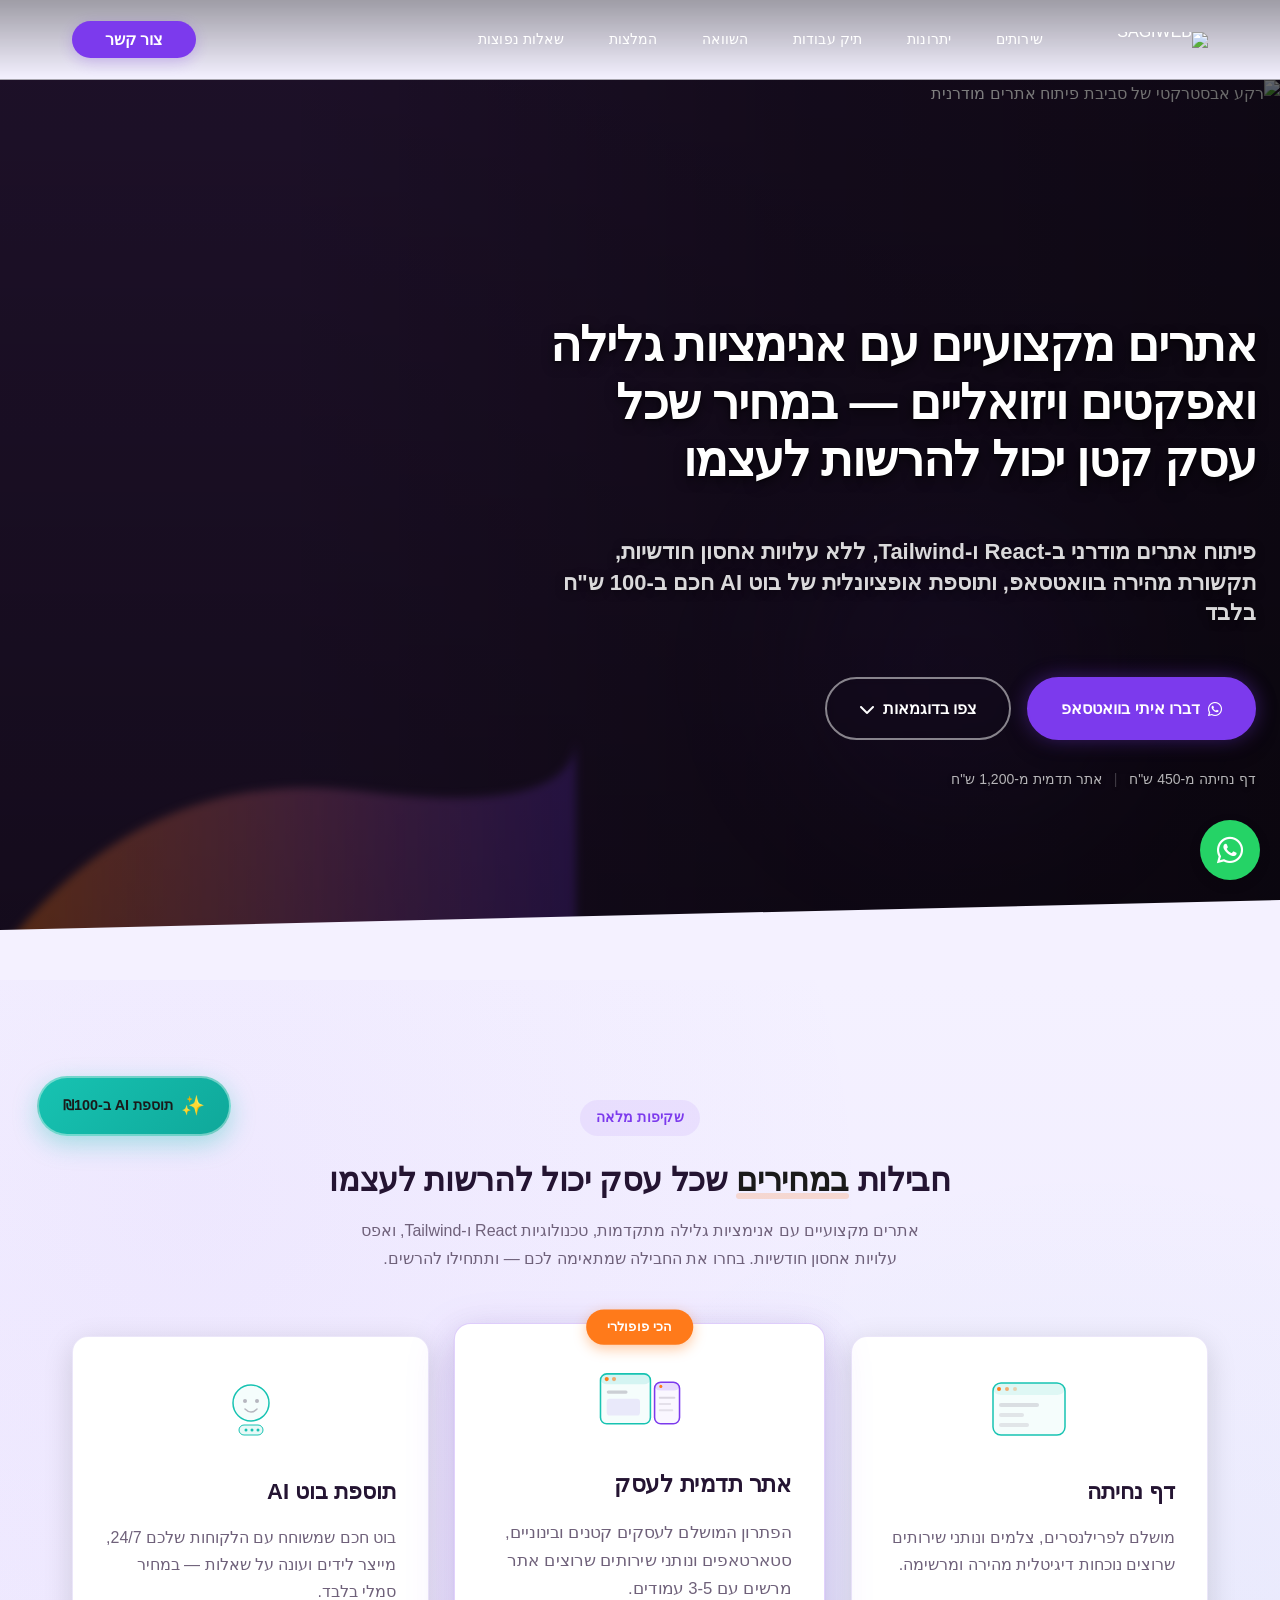
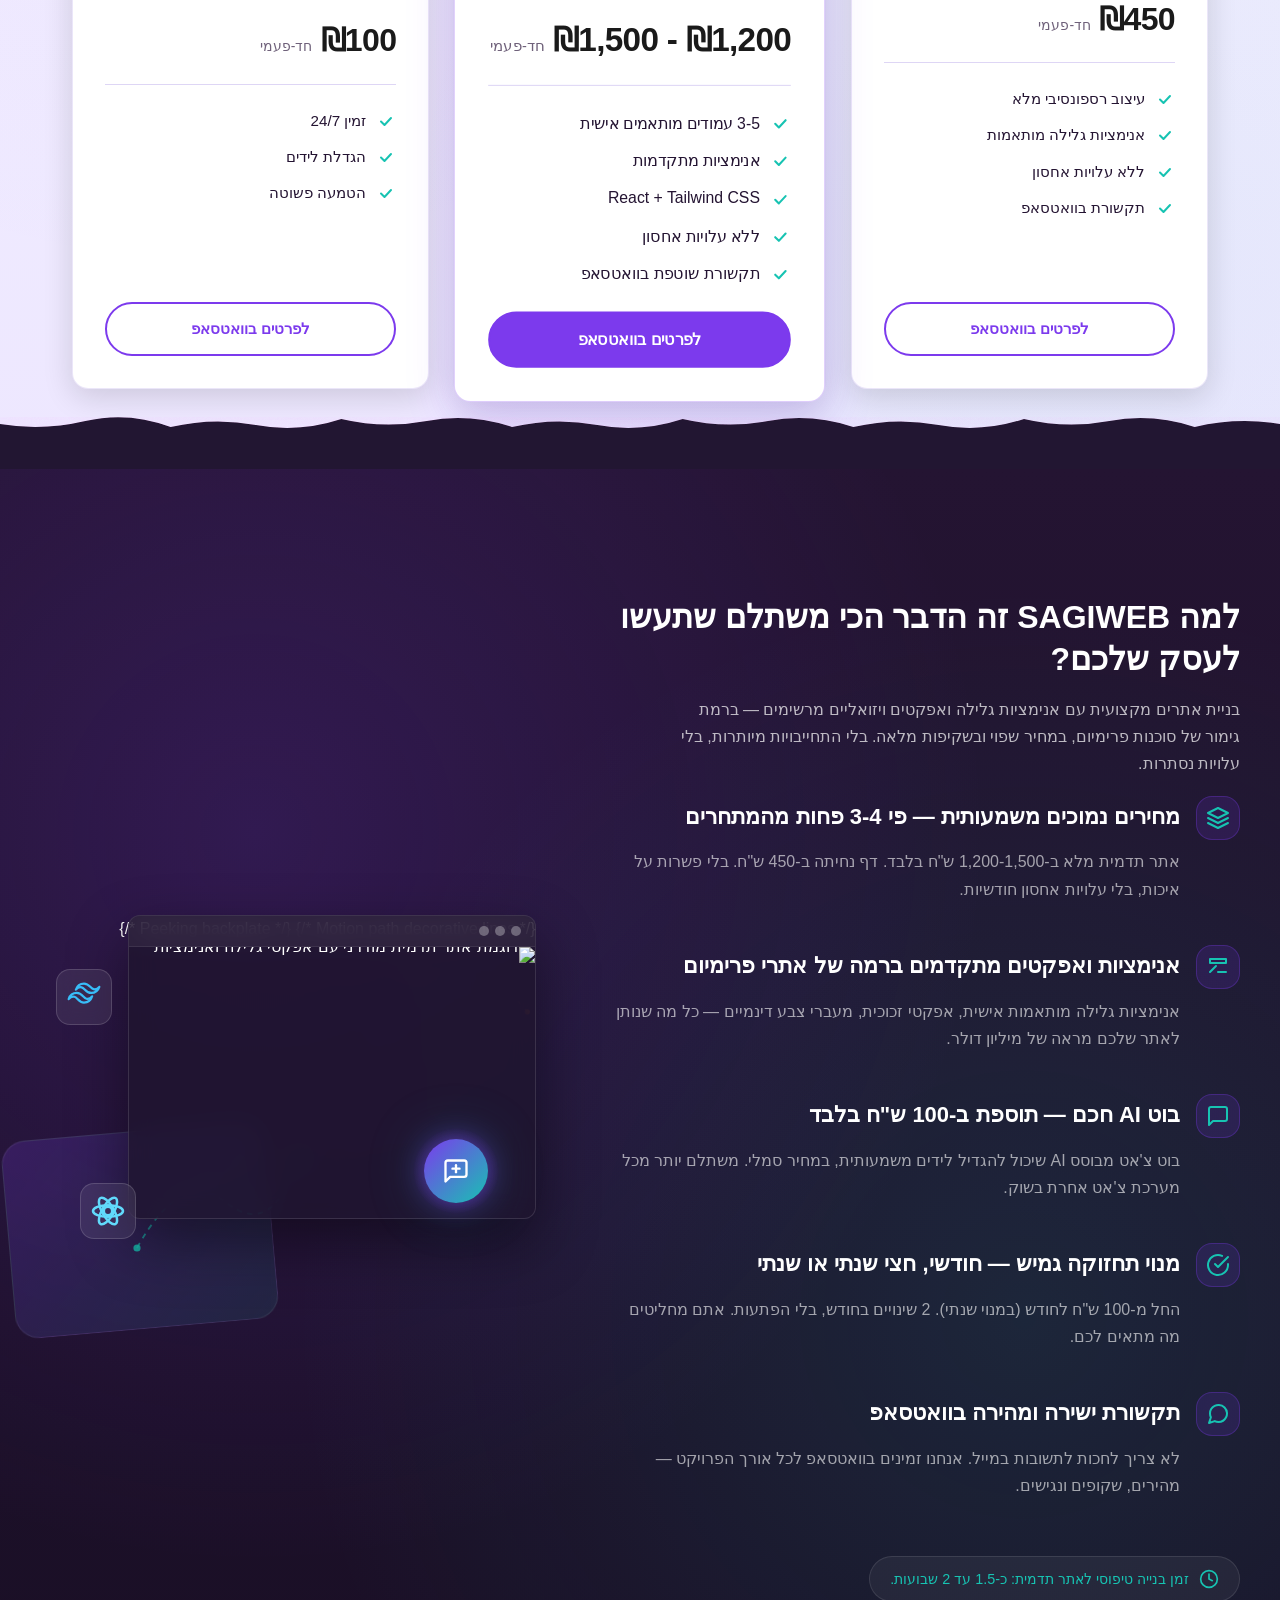
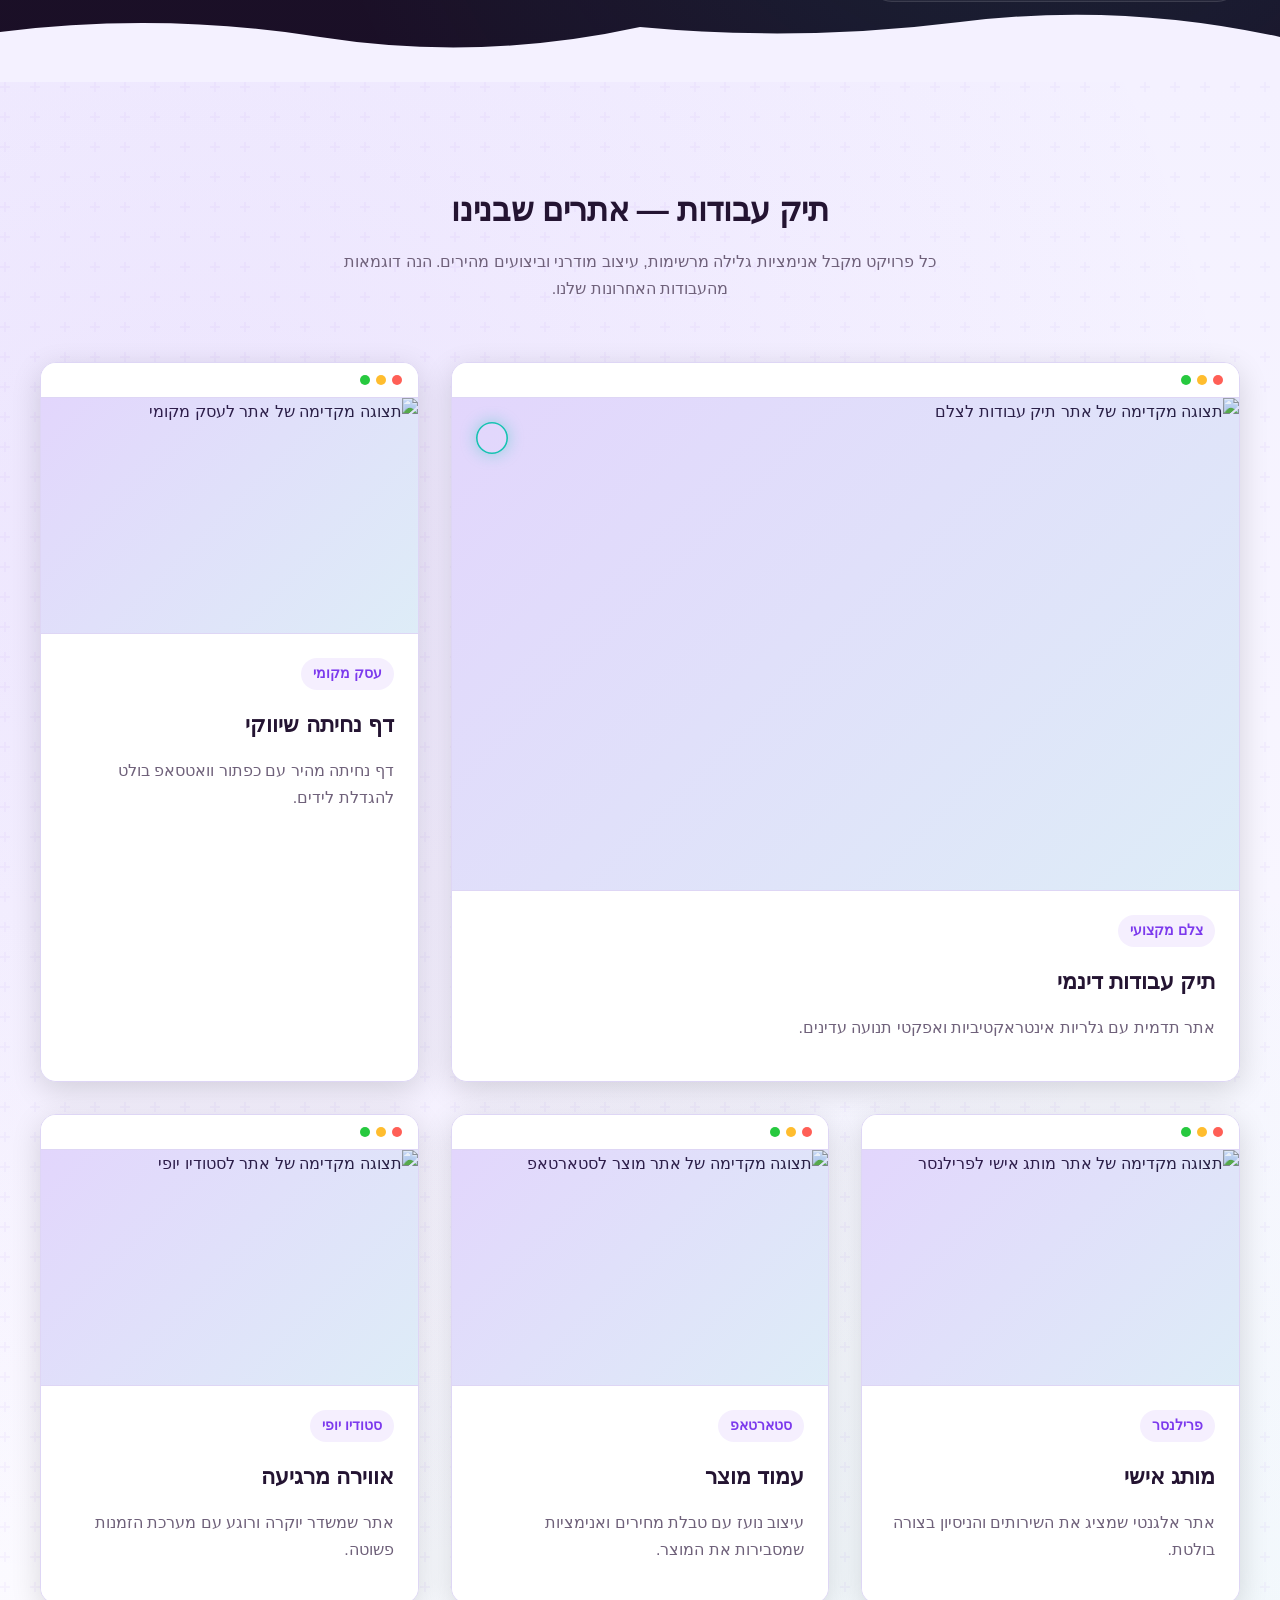
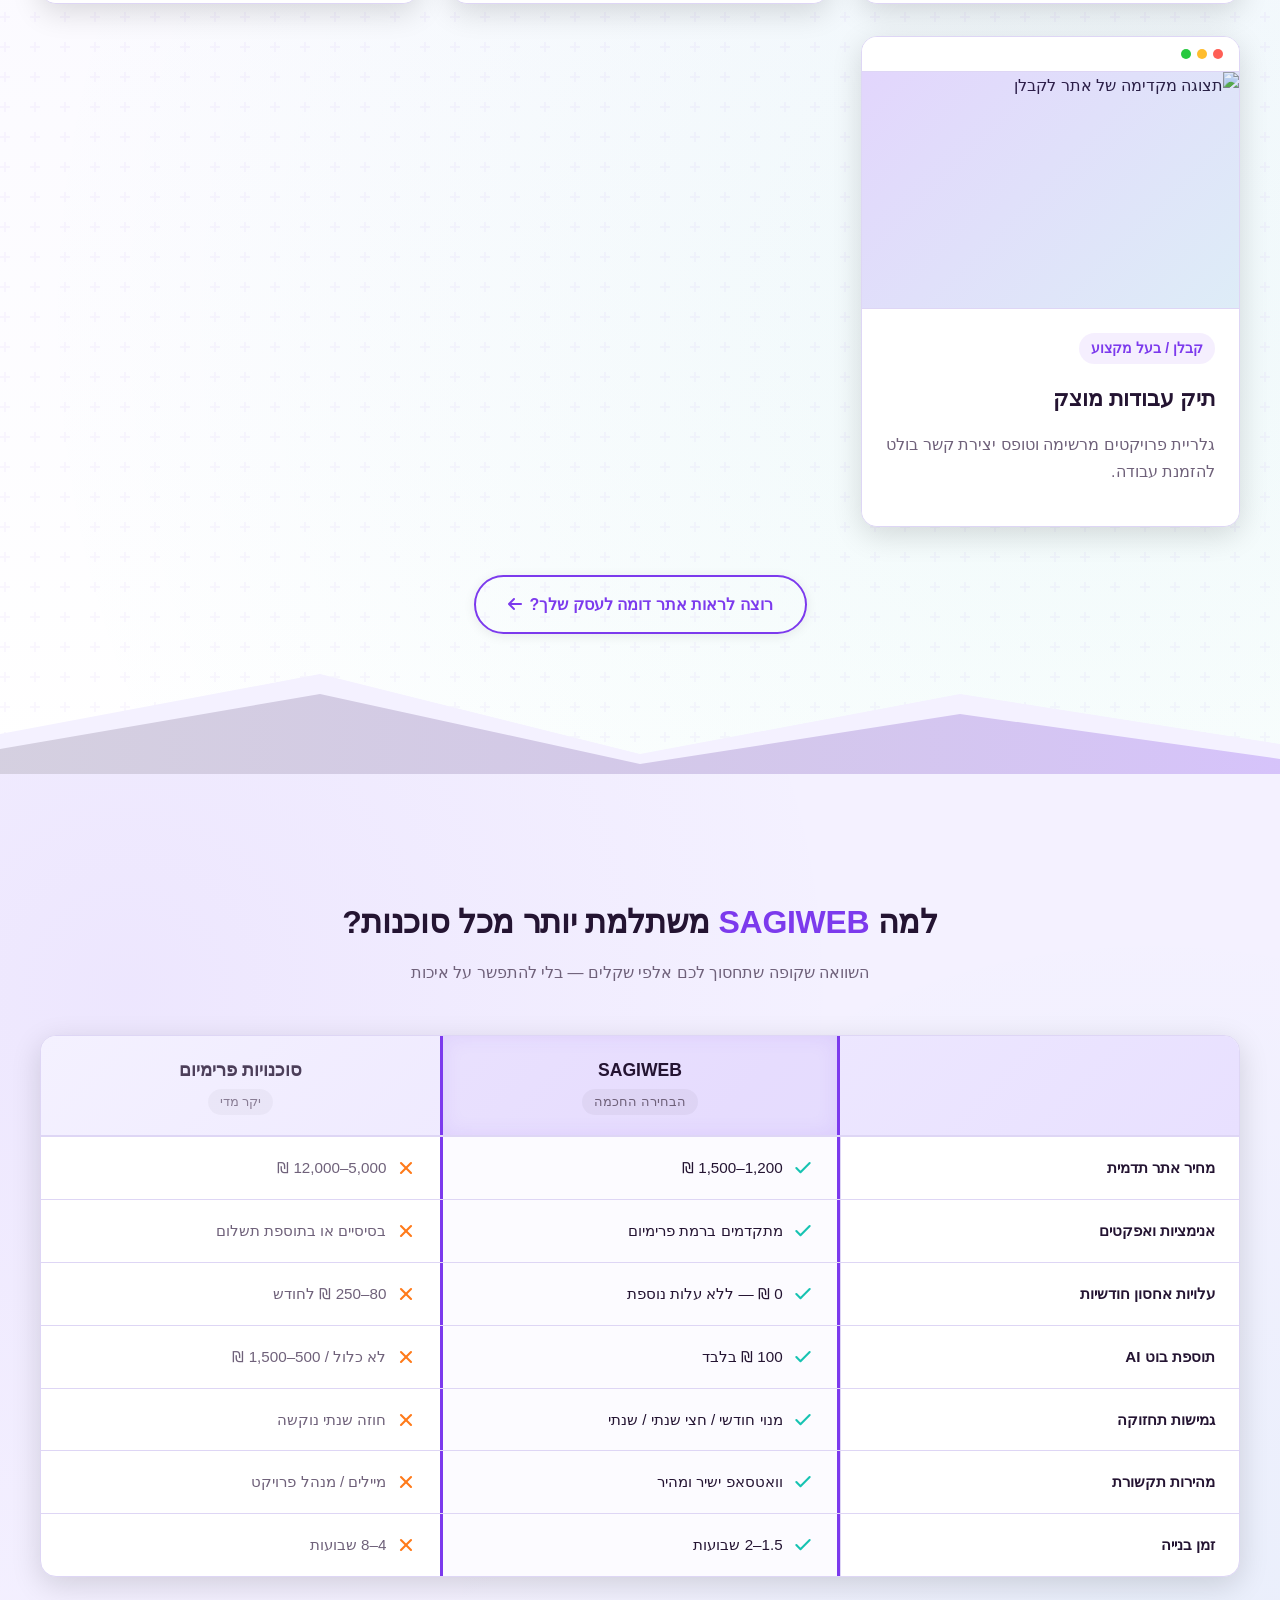
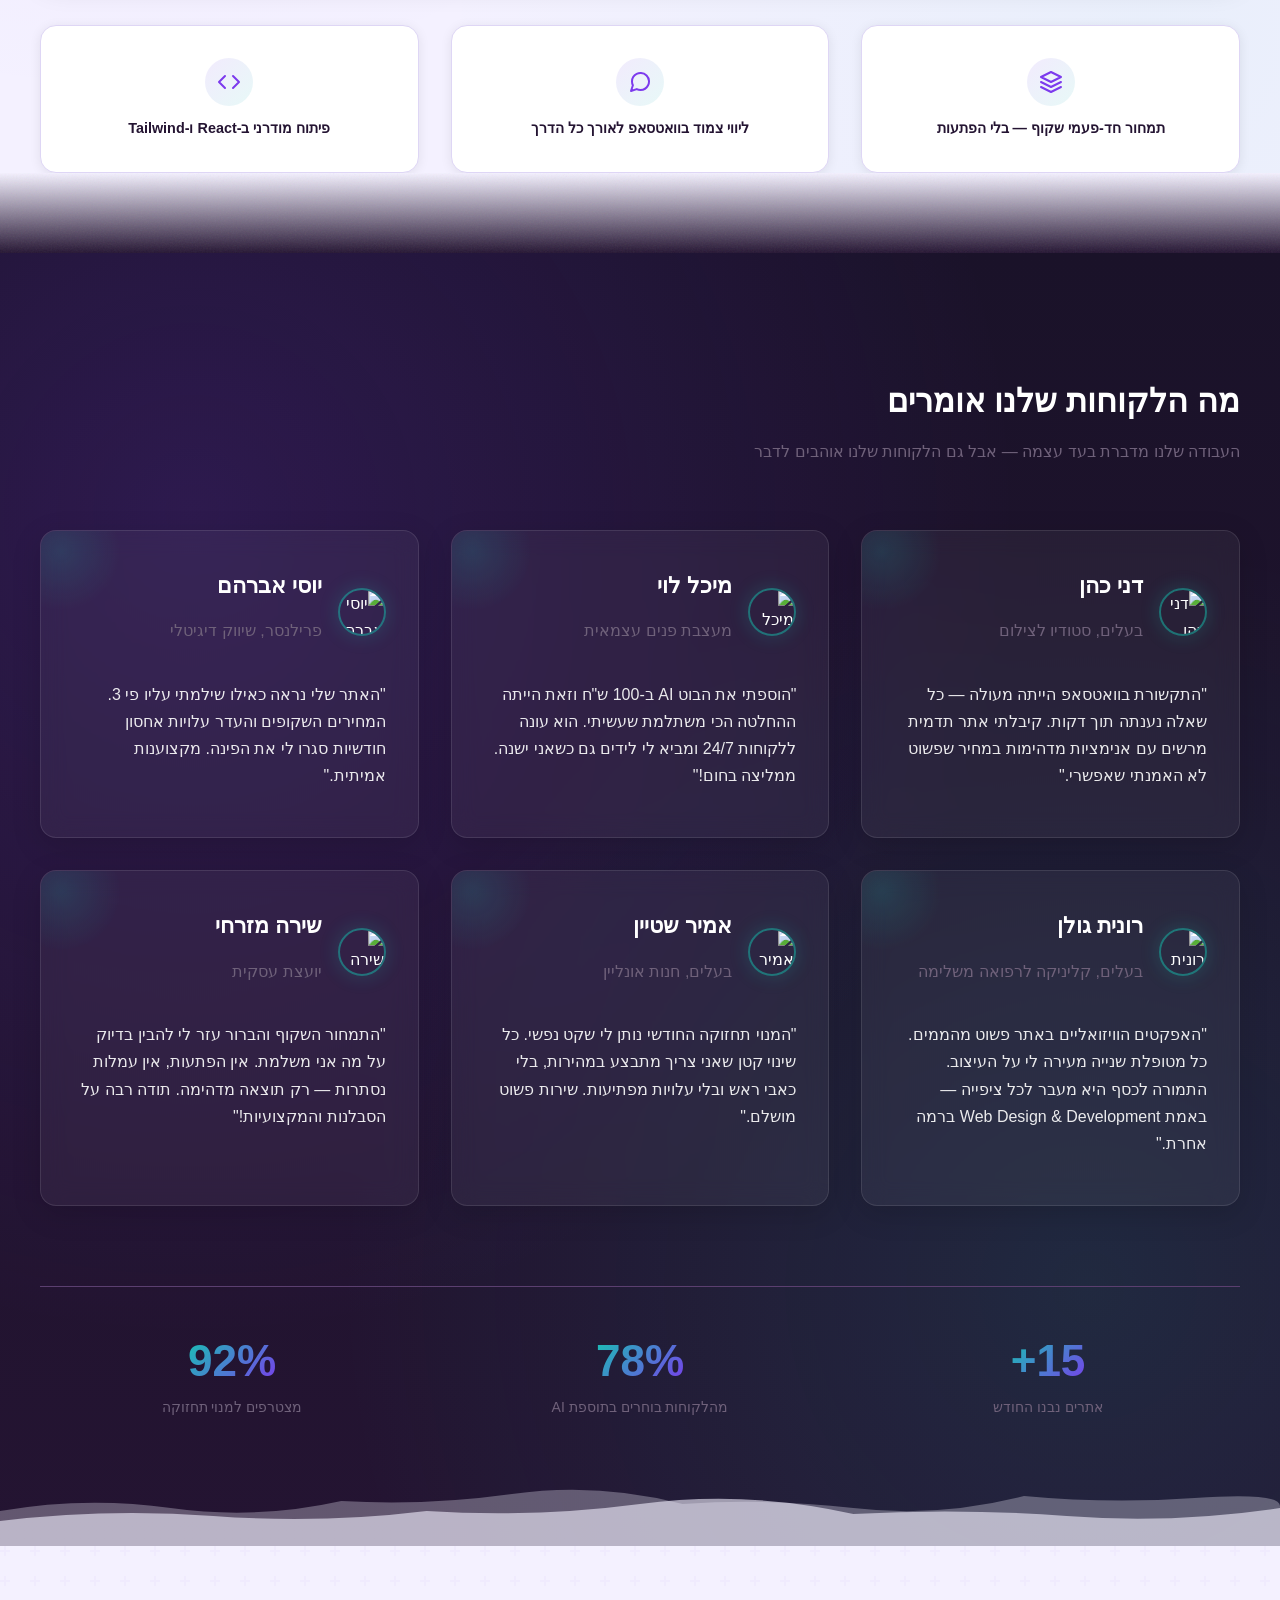
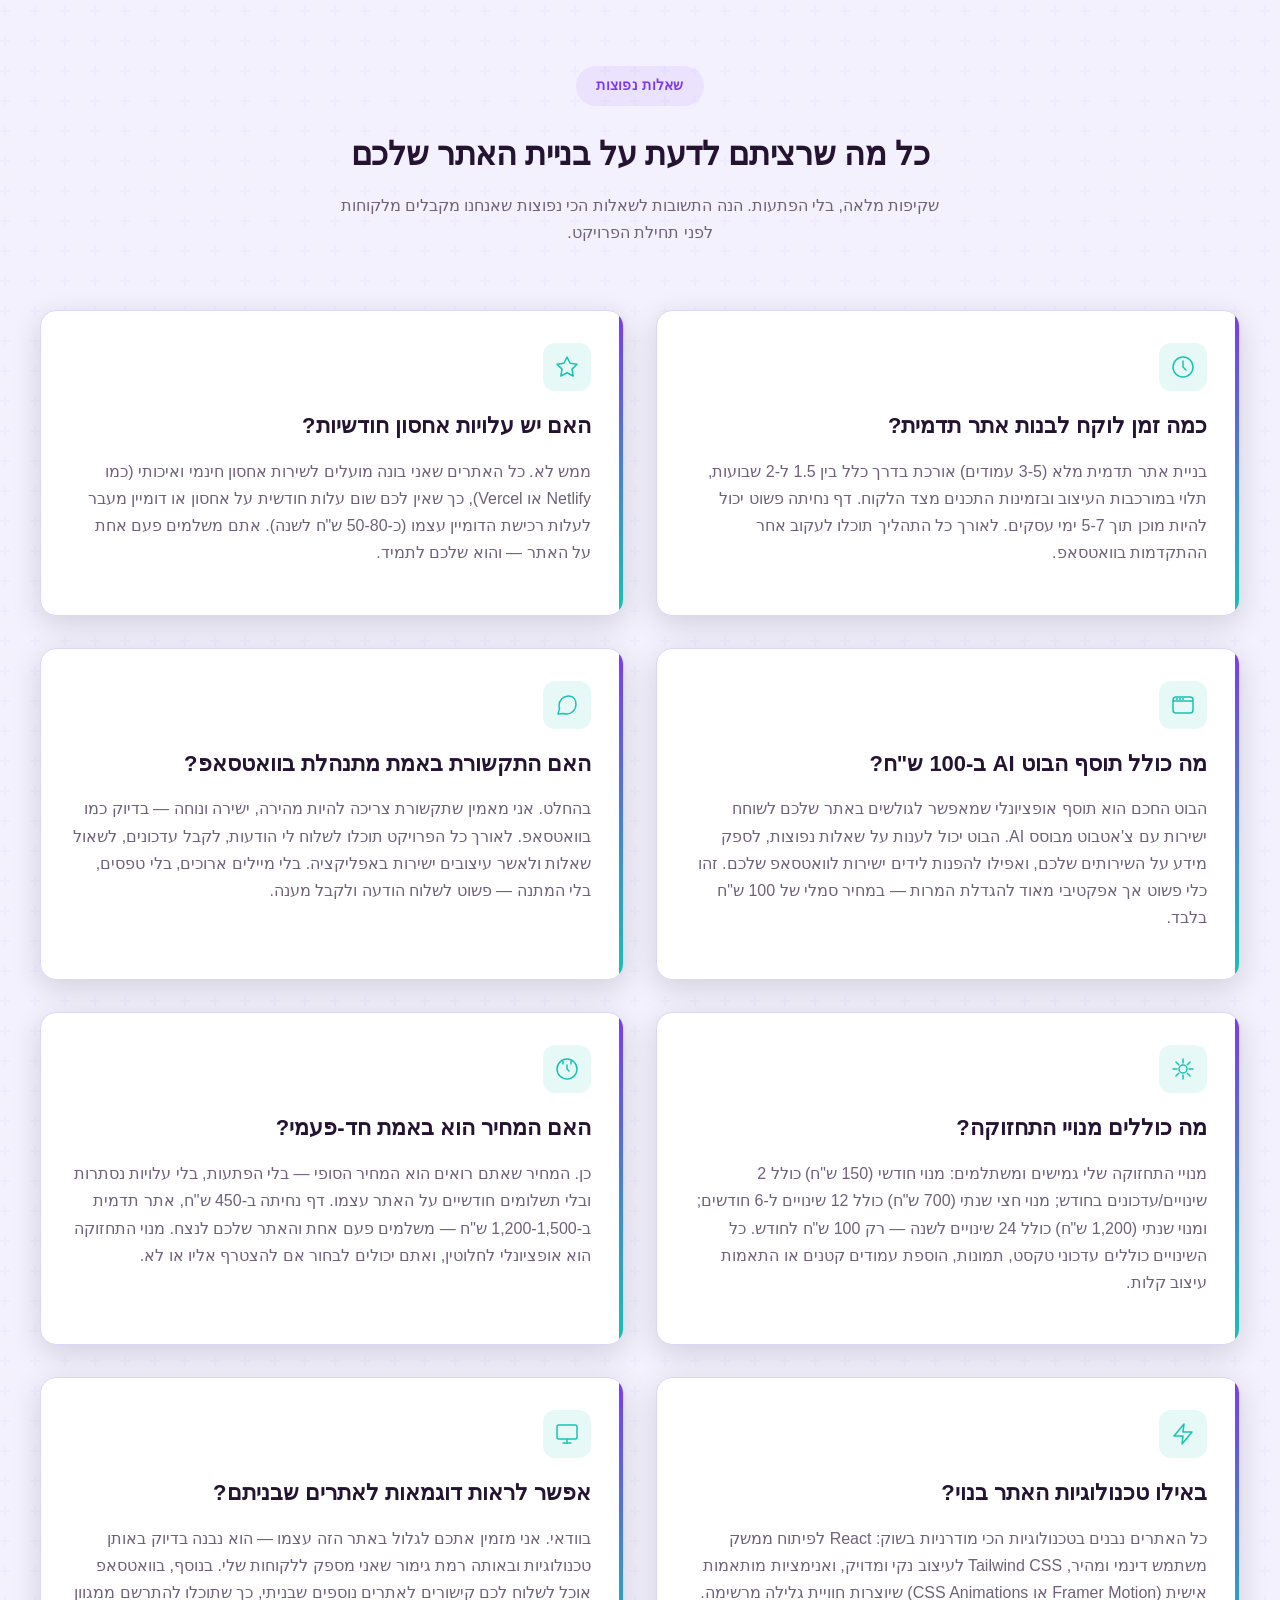
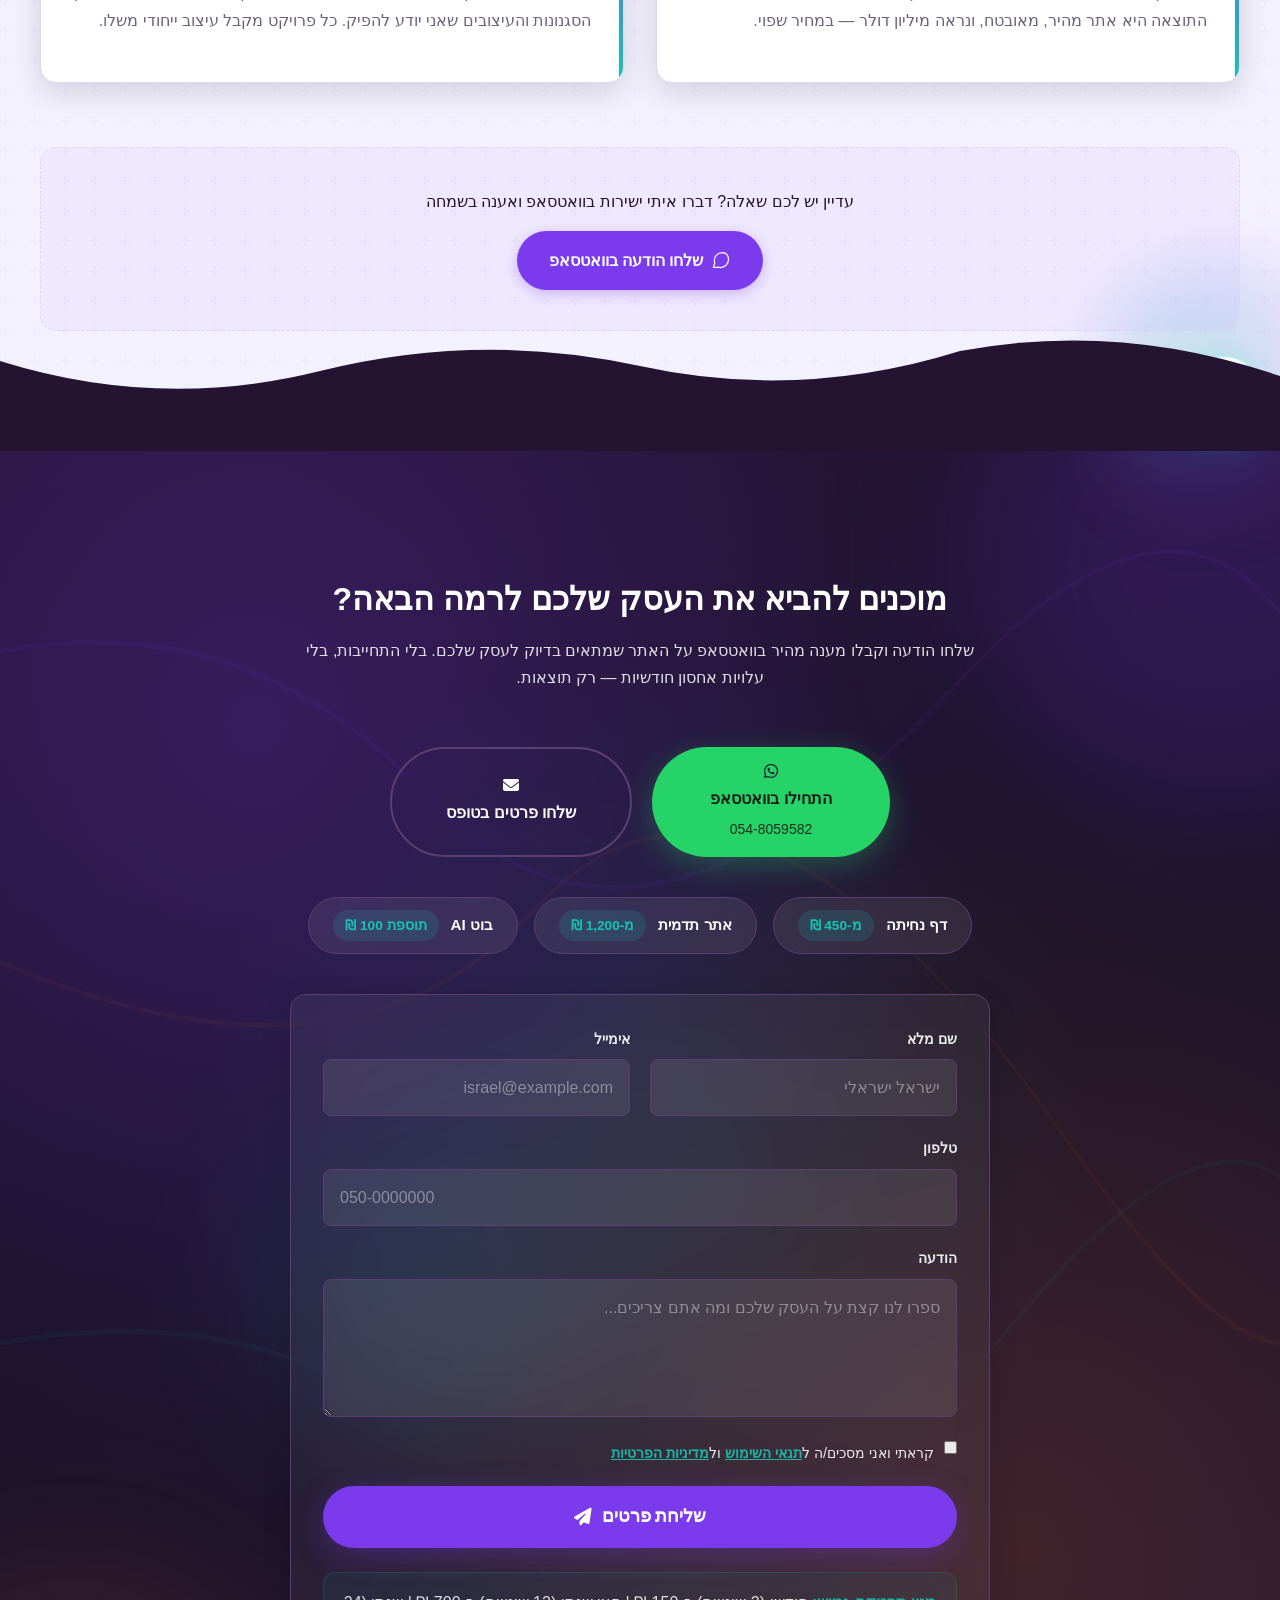
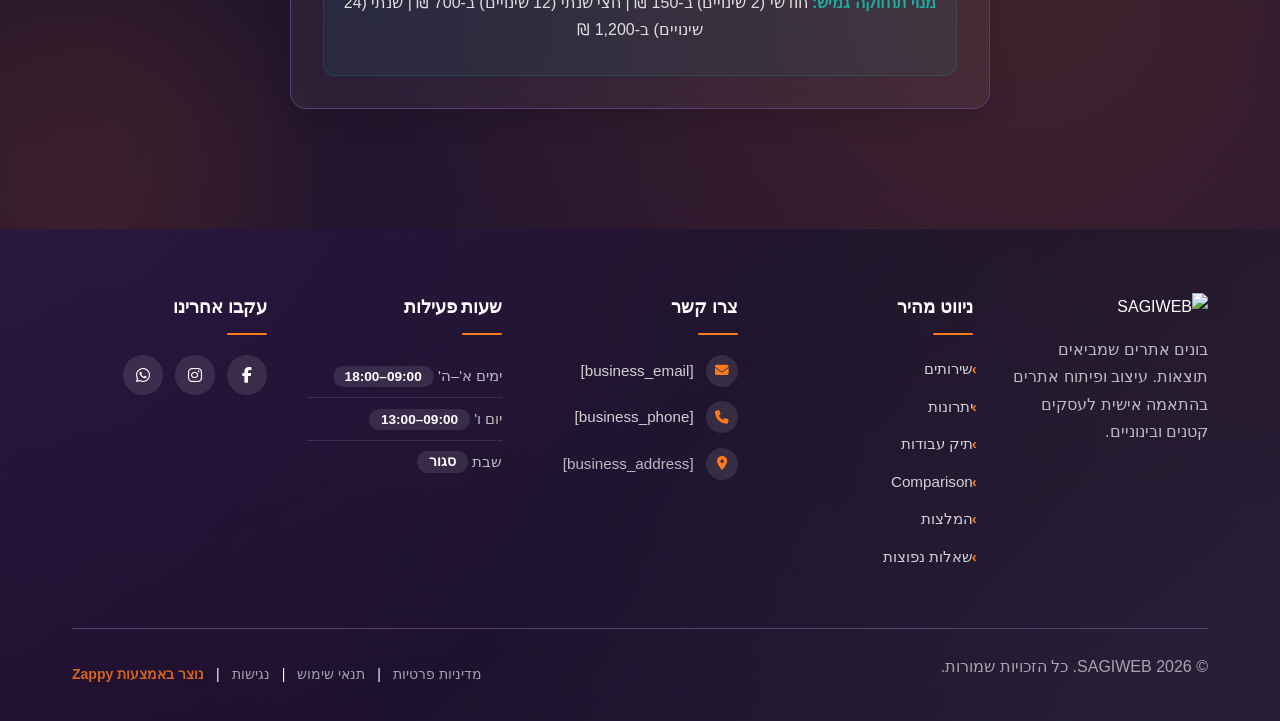
==== public/index.html @ 6a1bf645 "Initial website commit" ====
<!doctype html><html dir="rtl" lang="he"><head><meta charset="UTF-8"><meta content="width=device-width,initial-scale=1" name="viewport"><meta content="index, follow" name="robots"><title>בניית אתרים מרהיבים עם אנימציות — SAGIWEB</title><meta content="שירות פרילנס ישראלי לבניית אתרים בעיצוב ויזואלי מרשים, אנימציות גלילה ואפקטים מתקדמים. פתרון איכותי ובמחיר הוגן לעסקים קטנים ובינוניים. דברו איתי בוואטסאפ עוד היום!" name="description"><meta content="בניית אתרים, עיצוב אתרים, פיתוח אתרים, אנימציות גלילה, אתרים לעסקים קטנים" name="keywords"><link href="/assets/favicon.ico" rel="icon" type="image/x-icon"><link href="/assets/favicon-16x16.png" rel="icon" type="image/png" sizes="16x16"><link href="/assets/favicon-32x32.png" rel="icon" type="image/png" sizes="32x32"><link href="/assets/favicon-48x48.png" rel="icon" type="image/png" sizes="48x48"><link href="/assets/favicon-192x192.png" rel="icon" type="image/png" sizes="192x192"><link href="/assets/favicon-512x512.png" rel="icon" type="image/png" sizes="512x512"><link href="/assets/apple-touch-icon.png" rel="apple-touch-icon"><script>!function(){"use strict";var t="485b0c4f-6ab4-41a6-80f2-8aeec7674590",e="https://api.zappy5.com/api/analytics/track",a=18e5,n=2592e6,o=!0,i=!0,r=!0;var s=function(){var e="zappy_visitor_"+t,a=null;try{if(a=localStorage.getItem(e)){var o=JSON.parse(a),i=Date.now();if(i-o.created<n)return o.lastSeen=i,localStorage.setItem(e,JSON.stringify(o)),o.id}}catch(t){console.warn("Zappy Analytics: LocalStorage not available")}var r="zv_"+Date.now()+"_"+Math.random().toString(36).substr(2,9);try{localStorage.setItem(e,JSON.stringify({id:r,created:Date.now(),lastSeen:Date.now()}))}catch(t){}return r}(),c=function(){var e="zappy_session_"+t,n=null;try{if(n=sessionStorage.getItem(e)){var o=JSON.parse(n),i=Date.now();if(i-o.timestamp<a)return o.timestamp=i,sessionStorage.setItem(e,JSON.stringify(o)),o.id}}catch(t){console.warn("Zappy Analytics: SessionStorage not available")}var r="zs_"+Date.now()+"_"+Math.random().toString(36).substr(2,9);try{sessionStorage.setItem(e,JSON.stringify({id:r,timestamp:Date.now()}))}catch(t){}return r}();function l(a,n){n=n||{};var o={website_id:t,event_type:a,page_path:window.location.pathname,referrer:document.referrer||"direct",visitor_id:s,session_id:c,metadata:n};if(navigator.sendBeacon){var i=new Blob([JSON.stringify(o)],{type:"application/json"});navigator.sendBeacon(e,i)}else fetch(e,{method:"POST",headers:{"Content-Type":"application/json"},body:JSON.stringify(o),keepalive:!0}).catch(function(t){console.warn("Zappy Analytics: Failed to track event",t)})}o&&l("pageview",{title:document.title,url:window.location.href}),i&&document.addEventListener("click",function(t){var e=t.target;if("BUTTON"===e.tagName||e.closest("button")){var a="BUTTON"===e.tagName?e:e.closest("button");l("click",{element:"button",text:a.textContent.trim().substring(0,100),id:a.id||null,class:a.className||null})}else if("A"===e.tagName||e.closest("a")){var n="A"===e.tagName?e:e.closest("a");l("navigation",{element:"link",text:n.textContent.trim().substring(0,100),href:n.href,external:n.hostname!==window.location.hostname})}},!0),r&&document.addEventListener("submit",function(t){var e=t.target;l("form_submit",{form_id:e.id||null,form_name:e.name||null,form_action:e.action||null,form_method:e.method||"GET"})},!0);var m=Date.now();window.addEventListener("beforeunload",function(){l("page_unload",{time_on_page:Math.floor((Date.now()-m)/1e3),page_path:window.location.pathname})}),window.zappyAnalytics={track:l,getVisitorId:function(){return s},getSessionId:function(){return c}}}()</script><meta content="בניית אתרים מרהיבים עם אנימציות — SAGIWEB" property="og:title"><meta content="שירות פרילנס ישראלי לבניית אתרים בעיצוב ויזואלי מרשים, אנימציות גלילה ואפקטים מתקדמים. פתרון איכותי ובמחיר הוגן לעסקים קטנים ובינוניים. דברו איתי בוואטסאפ עוד היום!" property="og:description"><meta content="summary_large_image" name="twitter:card"><meta content="בניית אתרים מרהיבים עם אנימציות — SAGIWEB" name="twitter:title"><meta content="שירות פרילנס ישראלי לבניית אתרים בעיצוב ויזואלי מרשים, אנימציות גלילה ואפקטים מתקדמים. פתרון איכותי ובמחיר הוגן לעסקים קטנים ובינוניים. דברו איתי בוואטסאפ עוד היום!" name="twitter:description"><meta content="website" property="og:type"><meta content="he_IL" property="og:locale"><link href="https://cdnjs.cloudflare.com/ajax/libs/font-awesome/6.4.0/css/all.min.css" rel="stylesheet"><style>.skip-link{position:absolute;top:0;left:0;transform:translateY(-200%);padding:12px 18px;background:var(--bg-dark,#1a1a1a);color:var(--text-light,#fff);font-weight:600;border-radius:0 0 8px 0;z-index:10000}.skip-link:focus{transform:none;outline:2px solid var(--ring,#fff);outline-offset:2px}:focus-visible{outline:2px solid var(--ring,currentColor);outline-offset:3px}</style><link href="/assets/favicon.ico" rel="icon" type="image/x-icon"><link href="/assets/favicon-16x16.png" rel="icon" type="image/png" sizes="16x16"><link href="/assets/favicon-32x32.png" rel="icon" type="image/png" sizes="32x32"><link href="/assets/favicon-48x48.png" rel="icon" type="image/png" sizes="48x48"><link href="/assets/favicon-192x192.png" rel="icon" type="image/png" sizes="192x192"><link href="/assets/favicon-512x512.png" rel="icon" type="image/png" sizes="512x512"><link href="/assets/apple-touch-icon.png" rel="apple-touch-icon"><link href="https://cdn.jsdelivr.net/npm/vanilla-cookieconsent@3/dist/cookieconsent.css" rel="stylesheet"><script src="https://cdn.jsdelivr.net/npm/vanilla-cookieconsent@3/dist/cookieconsent.umd.js"></script><script src="https://cdn.jsdelivr.net/gh/mickidum/acc_toolbar/acctoolbar/acctoolbar.min.js"></script><link href="/styles.css" rel="stylesheet"><script>window.ZAPPY_WEBSITE_ID="485b0c4f-6ab4-41a6-80f2-8aeec7674590",window.ZAPPY_API_BASE="https://api.zappy5.com"</script><style id="zappy-dropdown-submenu-styles">#navMenu li:has(.sub-menu),.nav-menu li:has(.sub-menu),.navbar li:has(.sub-menu),nav li:has(.sub-menu){position:relative}#navMenu .sub-menu,.nav-menu .sub-menu,.navbar .sub-menu,nav .sub-menu{display:block!important;position:absolute!important;top:100%;left:0;min-width:220px;background:#fff;border-radius:8px;box-shadow:0 8px 25px rgba(0,0,0,.15);padding:8px 0;opacity:0;visibility:hidden;transform:translateY(10px);transition:all .3s ease;z-index:1000;list-style:none;pointer-events:none}#navMenu li:hover>.sub-menu,.nav-menu li:hover>.sub-menu,.navbar li:hover>.sub-menu,nav li:hover>.sub-menu{opacity:1!important;visibility:visible!important;transform:translateY(0)!important;pointer-events:auto!important}.sub-menu li{list-style:none;margin:0;padding:0}.sub-menu a{display:block!important;padding:10px 16px!important;color:var(--text-dark,#333)!important;font-weight:500;text-decoration:none;white-space:nowrap;transition:background-color .2s}.sub-menu .zappy-nav-child>a{padding-left:28px!important;font-size:.9em!important;opacity:.85!important}[dir=rtl] .sub-menu .zappy-nav-child>a,html[lang=ar] .sub-menu .zappy-nav-child>a,html[lang=he] .sub-menu .zappy-nav-child>a{padding-left:10px!important;padding-right:28px!important}.sub-menu .zappy-nav-parent>a{font-weight:600!important}.sub-menu a:hover{background-color:#f5f5f5}[dir=rtl] .nav-menu .sub-menu,[dir=rtl] .navbar .sub-menu,[dir=rtl] nav .sub-menu,html[lang=ar] .nav-menu .sub-menu,html[lang=ar] .navbar .sub-menu,html[lang=ar] nav .sub-menu,html[lang=he] .nav-menu .sub-menu,html[lang=he] .navbar .sub-menu,html[lang=he] nav .sub-menu{left:auto!important;right:0!important}.sub-menu:empty,.sub-menu:not(:has(li)):not(:has(> a)),.sub-menu:not(:has(li:not(.zappy-hidden-menu-item))):not(:has(> a)){display:none!important;opacity:0!important;visibility:hidden!important;pointer-events:none!important}li:has(.menu-group-title):hover>.sub-menu{opacity:1!important;visibility:visible!important;transform:translateY(0)!important;pointer-events:auto!important}#navMenu>li>.menu-group-title,.nav-menu>li>.menu-group-title{display:inline-block;padding:.5rem 1rem;cursor:default;user-select:none}@media (max-width:768px){#navMenu .sub-menu,.nav-menu .sub-menu,.navbar .sub-menu,nav .sub-menu{position:static!important;transform:none!important;box-shadow:none!important;background:0 0!important;max-height:0;overflow:hidden;opacity:0;visibility:hidden;transition:max-height .3s ease,opacity .3s ease;padding:0!important;border-radius:0!important}#navMenu .sub-menu.mobile-expanded,.nav-menu .sub-menu.mobile-expanded,.navbar .sub-menu.mobile-expanded{max-height:none!important;overflow-y:visible!important;opacity:1!important;visibility:visible!important;padding:8px 0 8px 16px!important}[dir=rtl] .sub-menu.mobile-expanded,html[lang=he] .sub-menu.mobile-expanded{padding:8px 16px 8px 0!important}#navMenu li:hover>.sub-menu,.nav-menu li:hover>.sub-menu,.navbar li:hover>.sub-menu,nav li:hover>.sub-menu{opacity:0;visibility:hidden;pointer-events:none}#navMenu li>.sub-menu.mobile-expanded,.nav-menu li>.sub-menu.mobile-expanded,.navbar li>.sub-menu.mobile-expanded,nav li>.sub-menu.mobile-expanded{opacity:1!important;visibility:visible!important;pointer-events:auto!important}#navMenu li:has(.sub-menu),.nav-menu li:has(.sub-menu),.navbar li:has(.sub-menu),nav li:has(.sub-menu){display:flex!important;flex-wrap:wrap!important;align-items:center!important;position:relative!important;min-height:44px!important}#navMenu li:has(.sub-menu)>a,.nav-menu li:has(.sub-menu)>a,.navbar li:has(.sub-menu)>a,nav li:has(.sub-menu)>a{flex:1!important;min-width:0!important}#navMenu li:has(.sub-menu)>.menu-group-title,.nav-menu li:has(.sub-menu)>.menu-group-title,.navbar li:has(.sub-menu)>.menu-group-title,nav li:has(.sub-menu)>.menu-group-title{flex:1!important;min-width:0!important;padding:0!important;line-height:inherit!important}#navMenu li:has(.sub-menu)>.sub-menu,.nav-menu li:has(.sub-menu)>.sub-menu,.navbar li:has(.sub-menu)>.sub-menu,nav li:has(.sub-menu)>.sub-menu{flex-basis:100%!important;width:100%!important}#navMenu li:has(.sub-menu)>a [class*=arrow],#navMenu li:has(.sub-menu)>a [class*=chevron],.nav-menu li:has(.sub-menu)>a .fa-angle-down,.nav-menu li:has(.sub-menu)>a .fa-chevron-down,.nav-menu li:has(.sub-menu)>a [class*=arrow],.nav-menu li:has(.sub-menu)>a [class*=chevron],nav li:has(.sub-menu)>a [class*=arrow],nav li:has(.sub-menu)>a [class*=chevron]{display:none!important;visibility:hidden!important}.mobile-submenu-toggle{display:flex!important;align-items:center!important;justify-content:center!important;width:44px!important;height:auto!important;background:0 0!important;border:none!important;cursor:pointer!important;color:var(--text-light)!important;position:static!important;flex-shrink:0!important;align-self:stretch!important;z-index:2!important;padding:0!important;margin:0!important}.mobile-submenu-toggle::after{content:''!important;width:0!important;height:0!important;border-left:6px solid transparent!important;border-right:6px solid transparent!important;border-top:7px solid currentColor!important;transition:transform .3s ease!important}.mobile-submenu-toggle.expanded::after{transform:rotate(180deg)!important}.sub-menu a{padding:10px 0!important;display:block!important;color:var(--text-light)!important;white-space:normal!important}.sub-menu .zappy-nav-child>a{padding-left:28px!important;font-size:.9em!important;opacity:.85!important}[dir=rtl] .sub-menu .zappy-nav-child>a,html[lang=ar] .sub-menu .zappy-nav-child>a,html[lang=he] .sub-menu .zappy-nav-child>a{padding-left:0!important;padding-right:28px!important}.sub-menu .zappy-nav-parent>a{font-weight:600!important}#navMenu.active,.nav-menu.active{max-width:100vw!important;overflow-x:hidden!important;box-sizing:border-box!important}.navbar .sub-menu li a,.zappy-products-dropdown .sub-menu a,nav.navbar .sub-menu li a{color:var(--text-light)!important}}@media (min-width:769px){.mobile-submenu-toggle{display:none!important}}</style><style id="zappy-widget-visibility">html[dir=rtl] .whatsapp-float{right:20px!important;left:auto!important}html:not([dir]) .whatsapp-float,html[dir=ltr] .whatsapp-float{left:20px!important;right:auto!important}html[dir=rtl] #mic-access-tool-general-button,html[dir=rtl] #mic-init-access-tool #mic-access-tool-general-button,html[dir=rtl] #mic-init-access-tool .mic-access-tool-general-button,html[dir=rtl] ._access-icon,html[dir=rtl] .mic-access-tool-general-button{left:20px!important;right:auto!important}html:not([dir]) #mic-access-tool-general-button,html:not([dir]) #mic-init-access-tool #mic-access-tool-general-button,html:not([dir]) #mic-init-access-tool .mic-access-tool-general-button,html:not([dir]) ._access-icon,html:not([dir]) .mic-access-tool-general-button,html[dir=ltr] #mic-access-tool-general-button,html[dir=ltr] #mic-init-access-tool #mic-access-tool-general-button,html[dir=ltr] #mic-init-access-tool .mic-access-tool-general-button,html[dir=ltr] ._access-icon,html[dir=ltr] .mic-access-tool-general-button{right:20px!important;left:auto!important}@media (max-width:768px){.whatsapp-float{display:flex!important}}@media (min-width:769px){.whatsapp-float{display:flex!important}}@media (max-width:768px){#mic-access-tool-general-button,#mic-init-access-tool #mic-access-tool-general-button,#mic-init-access-tool .mic-access-tool-general-button,._access-icon,.mic-access-tool-general-button{display:flex!important;visibility:visible!important;opacity:1!important;pointer-events:auto!important}#mic-access-tool-box.opened-mic-access-tool,#mic-init-access-tool #mic-access-tool-box.opened-mic-access-tool,.mic-access-tool-box.opened-mic-access-tool{visibility:visible!important;opacity:1!important;pointer-events:auto!important}}@media (min-width:769px){#mic-access-tool-general-button,#mic-init-access-tool #mic-access-tool-general-button,#mic-init-access-tool .mic-access-tool-general-button,._access-icon,.mic-access-tool-general-button{display:flex!important;visibility:visible!important;opacity:1!important;pointer-events:auto!important}#mic-access-tool-box.opened-mic-access-tool,#mic-init-access-tool #mic-access-tool-box.opened-mic-access-tool,.mic-access-tool-box.opened-mic-access-tool{visibility:visible!important;opacity:1!important;pointer-events:auto!important}}</style></head><body><a href="#main" class="skip-link">דלג לתוכן הראשי</a><nav class="navbar" dir="rtl"><button class="mobile-toggle" aria-label="Menu" id="mobileToggle"><svg viewBox="0 0 24 24" fill="none" height="24" width="24" class="hamburger-icon"><path d="M3 12h18M3 6h18M3 18h18" stroke="currentColor" stroke-width="2" stroke-linecap="round"/></svg> <svg viewBox="0 0 24 24" fill="none" height="24" width="24" class="close-icon" style="display:none"><path d="M18 6L6 18M6 6l12 12" stroke="currentColor" stroke-width="2" stroke-linecap="round"/></svg></button> <button class="phone-header-btn" aria-label="Call" data-phone="[business_phone]"><svg viewBox="0 0 24 24" fill="currentColor" height="20" width="20"><path d="M22 16.92v3a2 2 0 0 1-2.18 2 19.79 19.79 0 0 1-8.63-3.07 19.5 19.5 0 0 1-6-6 19.79 19.79 0 0 1-3.07-8.67A2 2 0 0 1 4.11 2h3a2 2 0 0 1 2 1.72 12.84 12.84 0 0 0 .7 2.81 2 2 0 0 1-.45 2.11L8.09 9.91a16 16 0 0 0 6 6l1.27-1.27a2 2 0 0 1 2.11-.45 12.84 12.84 0 0 0 2.81.7A2 2 0 0 1 22 16.92z"/></svg></button><div class="nav-container"><div class="nav-right-group"><div class="nav-brand"><a href="/" class="logo-link"><img alt="SAGIWEB" src="/assets/site-----image-1.webp" class="logo"></a></div><ul class="nav-menu" id="navMenu"><li><a href="#services">שירותים</a></li><li><a href="#benefits">יתרונות</a></li><li><a href="#portfolio">תיק עבודות</a></li><li><a href="#comparison">השוואה</a></li><li><a href="#testimonials">המלצות</a></li><li><a href="#faq">שאלות נפוצות</a></li><li class="mobile-contact-link nav-cta-mobile-item"><a href="#cta" class="nav-cta-btn">צור קשר</a></li></ul></div><div class="nav-cta-container"><a href="#cta" class="nav-cta-btn">צור קשר</a></div></div></nav><script>window.addEventListener("load",function(){const e=document.querySelector(".navbar, nav, header");if(!e)return void console.log("[Navbar] Navbar element not found");let t=document.getElementById("mobileToggle")||document.querySelector(".mobile-toggle")||document.querySelector(".hamburger")||document.querySelector(".hamburger-menu")||document.querySelector(".menu-toggle")||document.querySelector(".burger-menu")||document.querySelector('[aria-label="Menu"]')||document.querySelector('[aria-label="תפריט"]');const o=document.querySelector(".phone-header-btn"),n=window.getComputedStyle(e);let r=n.backgroundColor;if(console.log("[Navbar] Initial navbar background:",r),"transparent"===r||"rgba(0, 0, 0, 0)"===r||r.startsWith("rgba")&&r.includes(", 0)")){const e=n.backgroundImage;if(e&&"none"!==e)console.log("[Navbar] Navbar has background image/gradient, using dark text"),r="rgb(240, 240, 240)";else{const e=window.getComputedStyle(document.body).backgroundColor;console.log("[Navbar] Navbar transparent, using body background:",e),r=e}}const a=r.match(/\d+/g);if(a&&a.length>=3){const e=(.299*parseInt(a[0])+.587*parseInt(a[1])+.114*parseInt(a[2]))/255;console.log("[Navbar] Mobile button colors preserved from Claude CSS (luminance:",e.toFixed(2)+")");const n=document.createElement("style");n.id="zappy-mobile-nav-fix";document.documentElement.lang;document.documentElement.dir,n.textContent='\n        /* Hide mobile buttons on desktop, show only on mobile */\n        @media (min-width: 769px) {\n          .mobile-toggle,\n          .phone-header-btn {\n            display: none !important;\n          }\n        }\n        \n        /* Show and position mobile buttons correctly on mobile */\n        @media (max-width: 768px) {\n          .navbar,\n          nav.navbar {\n            min-height: 70px !important;\n          }\n\n          .mobile-toggle,\n          .phone-header-btn {\n            position: absolute !important;\n            top: 0 !important;\n            bottom: 0 !important;\n            margin-top: auto !important;\n            margin-bottom: auto !important;\n            transform: none !important;\n            z-index: 1001 !important;\n            display: flex !important;\n            align-items: center !important;\n            justify-content: center !important;\n            width: 36px !important;\n            height: 36px !important;\n            border-radius: 50% !important;\n            border: none !important;\n            cursor: pointer !important;\n            padding: 6px !important;\n            background: none !important;\n            color: var(--nav-text, var(--text-light)) !important;\n            touch-action: manipulation !important;\n            -webkit-tap-highlight-color: transparent !important;\n          }\n\n          html[data-zappy-site-type="ecommerce"] .phone-header-btn,\n          body[data-zappy-site-type="ecommerce"] .phone-header-btn,\n          html[data-zappy-site-type="ecommerce"] header .phone-header-btn,\n          html[data-zappy-site-type="ecommerce"] nav .phone-header-btn {\n            display: none !important;\n            visibility: hidden !important;\n            width: 0 !important;\n            height: 0 !important;\n            min-width: 0 !important;\n            overflow: hidden !important;\n          }\n          \n          /* LTR positioning (default): hamburger LEFT, phone RIGHT */\n          html:not([dir="rtl"]):not([lang="he"]):not([lang="ar"]) .mobile-toggle,\n          html[dir="ltr"] .mobile-toggle {\n            left: 12px !important;\n            right: auto !important;\n          }\n          html:not([dir="rtl"]):not([lang="he"]):not([lang="ar"]) .phone-header-btn,\n          html[dir="ltr"] .phone-header-btn {\n            right: 12px !important;\n            left: auto !important;\n          }\n          \n          /* RTL positioning: hamburger RIGHT, phone LEFT */\n          html[dir="rtl"] .mobile-toggle,\n          html[lang="he"] .mobile-toggle,\n          html[lang="ar"] .mobile-toggle {\n            right: 12px !important;\n            left: auto !important;\n          }\n          html[dir="rtl"] .phone-header-btn,\n          html[lang="he"] .phone-header-btn,\n          html[lang="ar"] .phone-header-btn {\n            left: 12px !important;\n            right: auto !important;\n          }\n          \n          /* CRITICAL: Ensure nav-container has min-height on mobile */\n          /* All children are positioned absolutely/fixed on mobile, so height:auto collapses to 0 */\n          .nav-container {\n            min-height: 70px !important;\n            position: relative !important;\n          }\n          \n          /* Ensure SVG icons are properly sized and inherit color */\n          .mobile-toggle svg,\n          .phone-header-btn svg {\n            width: 24px !important;\n            height: 24px !important;\n            /* Don\'t force display - let JavaScript control hamburger/close toggle */\n          }\n          \n          /* Reset nav-cta-container on mobile - remove desktop box-shadow/padding */\n          /* that creates a visible ghost box when CTA button is hidden */\n          .nav-cta-container {\n            box-shadow: none !important;\n            padding: 0 !important;\n          }\n          \n          /* Hide nav-cta-container entirely on mobile when there\'s no lang-switcher */\n          /* (only the CTA button is inside, and it\'s hidden on mobile) */\n          .nav-cta-container:not(:has(.lang-switcher)) {\n            display: none !important;\n          }\n          \n          /* CRITICAL: Prevent hero image fade gradient from bleeding over headline text */\n          /* The .image-fade-gradient has bottom: -30px (extends below parent) */\n          /* On mobile stacked layout, this overlaps the h1 text below the image */\n          .hero-image-column {\n            overflow: hidden !important;\n          }\n          .image-fade-gradient {\n            bottom: 0 !important;\n          }\n          \n          /* Hide desktop language switcher on mobile - hamburger menu handles it */\n          /* High specificity to override stored CSS */\n          .lang-switcher,\n          .nav-cta-container .lang-switcher,\n          .nav-container .lang-switcher,\n          .navbar .lang-switcher,\n          .navbar .nav-cta-container .lang-switcher {\n            display: none !important;\n          }\n        }\n      ';const r=document.getElementById("zappy-mobile-nav-fix");r&&r.remove(),document.head.appendChild(n),console.log("[Navbar] Critical CSS injected for mobile nav positioning");const i=window.innerWidth<=768;if(t){const e=t.querySelector(".hamburger-icon"),o=t.querySelector(".close-icon");e&&(e.style.setProperty("width","24px","important"),e.style.setProperty("height","24px","important"),e.style.setProperty("display","block","important")),o&&(o.style.setProperty("width","24px","important"),o.style.setProperty("height","24px","important"),o.style.setProperty("display","none","important")),i?(t.style.setProperty("position","absolute","important"),t.style.setProperty("top","0","important"),t.style.setProperty("bottom","0","important"),t.style.setProperty("margin-top","auto","important"),t.style.setProperty("margin-bottom","auto","important"),t.style.setProperty("transform","none","important"),t.style.setProperty("z-index","1001","important"),t.style.removeProperty("left"),t.style.removeProperty("right"),console.log("[Navbar] Mobile toggle positioning applied (mobile viewport)")):(t.style.removeProperty("position"),t.style.removeProperty("top"),t.style.removeProperty("transform"),t.style.removeProperty("z-index"),t.style.removeProperty("left"),t.style.removeProperty("right"),console.log("[Navbar] Desktop viewport - cleared mobile toggle inline positioning"))}if(o){const e=o.querySelector("svg");e&&(e.style.width="24px",e.style.height="24px",e.setAttribute("width","24"),e.setAttribute("height","24")),i?(o.style.setProperty("position","absolute","important"),o.style.setProperty("top","0","important"),o.style.setProperty("bottom","0","important"),o.style.setProperty("margin-top","auto","important"),o.style.setProperty("margin-bottom","auto","important"),o.style.setProperty("transform","none","important"),o.style.setProperty("z-index","1001","important"),o.style.removeProperty("left"),o.style.removeProperty("right"),console.log("[Navbar] Phone button positioning applied (mobile viewport)")):(o.style.removeProperty("position"),o.style.removeProperty("top"),o.style.removeProperty("transform"),o.style.removeProperty("z-index"),o.style.removeProperty("left"),o.style.removeProperty("right"),console.log("[Navbar] Desktop viewport - cleared phone button inline positioning"))}}else console.log("[Navbar] Could not parse background color:",r);t=document.getElementById("mobileToggle")||document.querySelector(".mobile-toggle")||document.querySelector(".hamburger")||document.querySelector(".hamburger-menu")||document.querySelector(".menu-toggle")||document.querySelector(".burger-menu")||document.querySelector('[aria-label="Menu"]')||document.querySelector('[aria-label="תפריט"]');const i=document.getElementById("navMenu")||document.querySelector(".nav-menu")||document.querySelector(".nav-links")||document.querySelector("nav ul:not(.submenu)");if(!t||!i)return void console.log("[Navbar] Mobile toggle or menu not found:",{toggle:!!t,menu:!!i});i.id||(i.id="navMenu"),console.log("[Navbar] Initializing mobile menu...");const l=t.cloneNode(!0);t.parentNode.replaceChild(l,t);var s=0;function p(e){var t=Date.now();t-s<300||(s=t,function(e){e.preventDefault(),e.stopPropagation();const t=l.querySelector(".hamburger-icon"),o=l.querySelector(".close-icon");i.classList.contains("active")?(i.classList.remove("active"),t&&t.style.setProperty("display","block","important"),o&&o.style.setProperty("display","none","important"),document.body.style.overflow="",document.body.classList.remove("menu-open"),console.log("[Navbar] Menu closed")):(i.classList.add("active"),t&&t.style.setProperty("display","none","important"),o&&o.style.setProperty("display","block","important"),document.body.style.overflow="hidden",document.body.classList.add("menu-open"),console.log("[Navbar] Menu opened"))}(e))}l.addEventListener("click",p),l.addEventListener("touchend",p),document.addEventListener("keydown",function(e){if(("Escape"===e.key||"Esc"===e.key)&&i.classList.contains("active")){const e=l.querySelector(".hamburger-icon"),t=l.querySelector(".close-icon");i.classList.remove("active"),e&&e.style.setProperty("display","block","important"),t&&t.style.setProperty("display","none","important"),document.body.style.overflow="",document.body.classList.remove("menu-open"),console.log("[Navbar] Menu closed (Escape)")}}),i.querySelectorAll("a").forEach(function(e){e.addEventListener("click",function(){if("#"===this.getAttribute("href"))return;const e=l.querySelector(".hamburger-icon"),t=l.querySelector(".close-icon");i.classList.remove("active"),e&&e.style.setProperty("display","block","important"),t&&t.style.setProperty("display","none","important"),document.body.style.overflow="",document.body.classList.remove("menu-open"),console.log("[Navbar] Menu closed (link clicked)")})});var m=i.querySelectorAll(".dropdown-toggle");m.forEach(function(e){e.addEventListener("click",function(e){e.preventDefault(),e.stopPropagation();var t=this.closest(".nav-dropdown");t&&(t.parentNode.querySelectorAll(".nav-dropdown.open").forEach(function(e){e!==t&&e.classList.remove("open")}),t.classList.toggle("open"),console.log("[Navbar] Dropdown toggled:",t.classList.contains("open")?"open":"closed"))})}),document.addEventListener("click",function(e){e.target.closest(".nav-dropdown")||document.querySelectorAll(".nav-dropdown.open").forEach(function(e){e.classList.remove("open")})}),console.log("[Navbar] Dropdown handlers initialized for "+m.length+" dropdowns"),o&&o.addEventListener("click",function(){const e=document.querySelectorAll('a[href^="tel:"]'),t=e.length>0?e[0].getAttribute("href").replace("tel:",""):"[business_phone]";window.location.href="tel:"+t,console.log("[Navbar] Phone button clicked")}),console.log("[Navbar] Mobile menu initialized successfully")})</script><main id="main"><section class="index-hero-section" data-band-index="0" data-layout-spec="בית-hero" id="hero" data-hero-type="fullscreen-scrim"><div class="index-hero-section__bg-media"><img alt="רקע אבסטרקטי של סביבת פיתוח אתרים מודרנית" src="/assets/site-index-hero-image-1.webp" data-context="A cinematic abstract website-building workspace: blurred modern browser windows with gradient mesh lighting, floating code-like interface shapes, subtle paper grain texture, and vibrant purple-to-orange dusk tones. The image should feel tech-forward, premium, and slightly abstract, suitable for a web design freelancer hero section." data-placeholder="index-hero-image-1" height="600" loading="eager" width="1200" class="index-hero-section__bg-img" data-hero-bg="true" fetchpriority="high"></div><div class="index-hero-section__scrim" aria-hidden="true"></div><div class="index-hero-section__decorations" aria-hidden="true"><svg viewBox="0 0 400 200" class="index-hero-section__brush-stroke" preserveAspectRatio="none" xmlns="http://www.w3.org/2000/svg"><path d="M0,180 Q100,40 250,60 T400,20 L400,200 L0,200 Z" fill="url(#brushGradient)" opacity="0.85"/><defs><linearGradient id="brushGradient" x1="0%" x2="100%" y1="0%" y2="0%"><stop offset="0%" stop-color="var(--secondary)" stop-opacity="0.9"/><stop offset="100%" stop-color="var(--primary)" stop-opacity="0.7"/></linearGradient></defs></svg><div class="index-hero-section__glow-orb"></div></div><div class="index-hero-section__overlay"><h1 class="index-hero-section__headline">אתרים מקצועיים עם אנימציות גלילה ואפקטים ויזואליים — במחיר שכל עסק קטן יכול להרשות לעצמו</h1><h3 class="index-hero-section__subtitle">פיתוח אתרים מודרני ב-React ו-Tailwind, ללא עלויות אחסון חודשיות, תקשורת מהירה בוואטסאפ, ותוספת אופציונלית של בוט AI חכם ב-100 ש"ח בלבד</h3><div class="index-hero-section__actions"><a href="https://wa.me/972548059582" class="index-hero-section__cta index-hero-section__cta--primary" target="_blank" rel="noopener noreferrer"><i class="fab fa-whatsapp" aria-hidden="true"></i> <span>דברו איתי בוואטסאפ</span> </a><a href="#examples" class="index-hero-section__cta index-hero-section__cta--secondary"><span>צפו בדוגמאות</span> <i class="fas fa-chevron-down" aria-hidden="true"></i></a></div><div class="index-hero-section__trust-line"><span>דף נחיתה מ-450 ש"ח</span> <span class="index-hero-section__trust-divider" aria-hidden="true">|</span> <span>אתר תדמית מ-1,200 ש"ח</span></div></div><div class="index-hero-section__divider-wrapper" aria-hidden="true"><svg viewBox="0 0 1200 80" xmlns="http://www.w3.org/2000/svg" preserveAspectRatio="none" aria-hidden="true" data-no-icon-edit="true"><defs><linearGradient id="dividerGradient" x1="0%" x2="100%" y1="0%" y2="0%"><stop offset="0%" stop-color="var(--primary)" stop-opacity="0.8"/><stop offset="100%" stop-color="var(--secondary)" stop-opacity="0.6"/></linearGradient></defs><path d="M0,80 L0,30 L1200,0 L1200,80 Z" fill="var(--bg-light)"/></svg></div></section><section class="index-services-section" data-band-index="1" data-layout-spec="בית-services" id="services" dir="rtl"><div class="index-services-section__container"><div class="index-services-section__intro"><span class="index-services-section__label">שקיפות מלאה</span><h2 class="index-services-section__title">חבילות <span class="index-services-section__title-accent" style="color:#1A1A1A !important">במחירים</span> שכל עסק יכול להרשות לעצמו</h2><p class="index-services-section__subtitle">אתרים מקצועיים עם אנימציות גלילה מתקדמות, טכנולוגיות React ו-Tailwind, ואפס עלויות אחסון חודשיות. בחרו את החבילה שמתאימה לכם — ותתחילו להרשים.</p></div><div class="index-services-section__grid"><article class="index-services-card index-services-card--landing"><div class="index-services-card__illustration"><svg viewBox="0 0 80 60" fill="none" data-element-type="icon" data-icon-type="svg" xmlns="http://www.w3.org/2000/svg"><rect height="52" width="72" fill="rgba(23,195,178,0.04)" rx="8" x="4" y="4" stroke="var(--accent)" stroke-width="1.5"/><rect height="12" width="72" fill="var(--accent)" rx="8" x="4" y="4" fill-opacity="0.1"/><circle cx="10" cy="10" r="2" fill="var(--secondary)"/><circle cx="18" cy="10" r="2" fill="var(--secondary)" fill-opacity="0.6"/><circle cx="26" cy="10" r="2" fill="var(--secondary)" fill-opacity="0.3"/><rect height="4" width="40" fill="var(--text-muted)" rx="2" x="10" y="24" fill-opacity="0.2"/><rect height="4" width="25" fill="var(--text-muted)" rx="2" x="10" y="34" fill-opacity="0.15"/><rect height="4" width="30" fill="var(--text-muted)" rx="2" x="10" y="44" fill-opacity="0.15"/></svg></div><div class="index-services-card__content"><h3 class="index-services-card__title">דף נחיתה</h3><p class="index-services-card__desc">מושלם לפרילנסרים, צלמים ונותני שירותים שרוצים נוכחות דיגיטלית מהירה ומרשימה.</p><div class="index-services-card__price"><span class="index-services-card__price-value" style="color:#1A1A1A !important">₪450</span> <span class="index-services-card__price-note">חד-פעמי</span></div><ul class="index-services-card__list"><li><span class="index-services-card__check" data-element-type="icon" data-icon-type="svg"><svg viewBox="0 0 16 16" fill="none" height="16" width="16"><path d="M3 8.5L6.5 12L13 5" stroke="var(--accent)" stroke-width="2" stroke-linecap="round" stroke-linejoin="round"/></svg></span>עיצוב רספונסיבי מלא</li><li><span class="index-services-card__check" data-element-type="icon" data-icon-type="svg"><svg viewBox="0 0 16 16" fill="none" height="16" width="16"><path d="M3 8.5L6.5 12L13 5" stroke="var(--accent)" stroke-width="2" stroke-linecap="round" stroke-linejoin="round"/></svg></span>אנימציות גלילה מותאמות</li><li><span class="index-services-card__check" data-element-type="icon" data-icon-type="svg"><svg viewBox="0 0 16 16" fill="none" height="16" width="16"><path d="M3 8.5L6.5 12L13 5" stroke="var(--accent)" stroke-width="2" stroke-linecap="round" stroke-linejoin="round"/></svg></span>ללא עלויות אחסון</li><li><span class="index-services-card__check" data-element-type="icon" data-icon-type="svg"><svg viewBox="0 0 16 16" fill="none" height="16" width="16"><path d="M3 8.5L6.5 12L13 5" stroke="var(--accent)" stroke-width="2" stroke-linecap="round" stroke-linejoin="round"/></svg></span>תקשורת בוואטסאפ</li></ul><a href="https://wa.me/972548059582" class="index-services-card__cta">לפרטים בוואטסאפ</a></div></article><article class="index-services-card index-services-card--business index-services-card--elevated"><div class="index-services-card__badge">הכי פופולרי</div><div class="index-services-card__illustration"><svg viewBox="0 0 80 60" fill="none" data-element-type="icon" data-icon-type="svg" xmlns="http://www.w3.org/2000/svg"><rect height="48" width="48" fill="rgba(23,195,178,0.04)" rx="6" x="2" y="6" stroke="var(--accent)" stroke-width="1.5"/><rect height="10" width="48" fill="var(--accent)" rx="6" x="2" y="6" fill-opacity="0.15"/><circle cx="8" cy="11" r="2" fill="var(--secondary)"/><circle cx="15" cy="11" r="2" fill="var(--secondary)" fill-opacity="0.6"/><rect height="3" width="20" fill="var(--text-dark)" rx="1.5" x="8" y="22" fill-opacity="0.2"/><rect height="16" width="32" fill="var(--primary)" rx="3" x="8" y="30" fill-opacity="0.1"/><rect height="40" width="24" fill="rgba(124,58,237,0.04)" rx="6" x="54" y="14" stroke="var(--primary)" stroke-width="1.5"/><rect height="8" width="24" fill="var(--primary)" rx="6" x="54" y="14" fill-opacity="0.15"/><circle cx="60" cy="18" r="1.5" fill="var(--secondary)"/><rect height="2" width="16" fill="var(--text-dark)" rx="1" x="58" y="28" fill-opacity="0.15"/><rect height="2" width="12" fill="var(--text-dark)" rx="1" x="58" y="34" fill-opacity="0.1"/><rect height="2" width="14" fill="var(--text-dark)" rx="1" x="58" y="40" fill-opacity="0.1"/></svg></div><div class="index-services-card__content"><h3 class="index-services-card__title">אתר תדמית לעסק</h3><p class="index-services-card__desc">הפתרון המושלם לעסקים קטנים ובינוניים, סטארטאפים ונותני שירותים שרוצים אתר מרשים עם 3-5 עמודים.</p><div class="index-services-card__price"><span class="index-services-card__price-value" style="color:#1A1A1A !important">₪1,200 - ₪1,500</span> <span class="index-services-card__price-note">חד-פעמי</span></div><ul class="index-services-card__list"><li><span class="index-services-card__check" data-element-type="icon" data-icon-type="svg"><svg viewBox="0 0 16 16" fill="none" height="16" width="16"><path d="M3 8.5L6.5 12L13 5" stroke="var(--accent)" stroke-width="2" stroke-linecap="round" stroke-linejoin="round"/></svg></span>3-5 עמודים מותאמים אישית</li><li><span class="index-services-card__check" data-element-type="icon" data-icon-type="svg"><svg viewBox="0 0 16 16" fill="none" height="16" width="16"><path d="M3 8.5L6.5 12L13 5" stroke="var(--accent)" stroke-width="2" stroke-linecap="round" stroke-linejoin="round"/></svg></span>אנימציות מתקדמות</li><li><span class="index-services-card__check" data-element-type="icon" data-icon-type="svg"><svg viewBox="0 0 16 16" fill="none" height="16" width="16"><path d="M3 8.5L6.5 12L13 5" stroke="var(--accent)" stroke-width="2" stroke-linecap="round" stroke-linejoin="round"/></svg></span>React + Tailwind CSS</li><li><span class="index-services-card__check" data-element-type="icon" data-icon-type="svg"><svg viewBox="0 0 16 16" fill="none" height="16" width="16"><path d="M3 8.5L6.5 12L13 5" stroke="var(--accent)" stroke-width="2" stroke-linecap="round" stroke-linejoin="round"/></svg></span>ללא עלויות אחסון</li><li><span class="index-services-card__check" data-element-type="icon" data-icon-type="svg"><svg viewBox="0 0 16 16" fill="none" height="16" width="16"><path d="M3 8.5L6.5 12L13 5" stroke="var(--accent)" stroke-width="2" stroke-linecap="round" stroke-linejoin="round"/></svg></span>תקשורת שוטפת בוואטסאפ</li></ul><a href="https://wa.me/972548059582" class="index-services-card__cta index-services-card__cta--primary">לפרטים בוואטסאפ</a></div></article><article class="index-services-card index-services-card--ai"><div class="index-services-card__illustration"><svg viewBox="0 0 80 60" fill="none" data-element-type="icon" data-icon-type="svg" xmlns="http://www.w3.org/2000/svg"><circle cx="40" cy="24" r="18" fill="rgba(23,195,178,0.04)" stroke="var(--accent)" stroke-width="1.5"/><circle cx="34" cy="22" r="2" fill="var(--text-dark)" fill-opacity="0.3"/><circle cx="46" cy="22" r="2" fill="var(--text-dark)" fill-opacity="0.3"/><path d="M34 30 Q40 36 46 30" stroke="var(--text-dark)" stroke-width="1.5" stroke-linecap="round" fill="none" stroke-opacity="0.3"/><rect height="10" width="24" fill="var(--accent)" rx="5" x="28" y="46" fill-opacity="0.1" stroke="var(--accent)" stroke-width="1"/><circle cx="35" cy="51" r="1.5" fill="var(--accent)"/><circle cx="41" cy="51" r="1.5" fill="var(--accent)"/><circle cx="47" cy="51" r="1.5" fill="var(--accent)"/></svg></div><div class="index-services-card__content"><h3 class="index-services-card__title">תוספת בוט AI</h3><p class="index-services-card__desc">בוט חכם שמשוחח עם הלקוחות שלכם 24/7, מייצר לידים ועונה על שאלות — במחיר סמלי בלבד.</p><div class="index-services-card__price"><span class="index-services-card__price-value" style="color:#1A1A1A !important">₪100</span> <span class="index-services-card__price-note">חד-פעמי</span></div><ul class="index-services-card__list"><li><span class="index-services-card__check" data-element-type="icon" data-icon-type="svg"><svg viewBox="0 0 16 16" fill="none" height="16" width="16"><path d="M3 8.5L6.5 12L13 5" stroke="var(--accent)" stroke-width="2" stroke-linecap="round" stroke-linejoin="round"/></svg></span>זמין 24/7</li><li><span class="index-services-card__check" data-element-type="icon" data-icon-type="svg"><svg viewBox="0 0 16 16" fill="none" height="16" width="16"><path d="M3 8.5L6.5 12L13 5" stroke="var(--accent)" stroke-width="2" stroke-linecap="round" stroke-linejoin="round"/></svg></span>הגדלת לידים</li><li><span class="index-services-card__check" data-element-type="icon" data-icon-type="svg"><svg viewBox="0 0 16 16" fill="none" height="16" width="16"><path d="M3 8.5L6.5 12L13 5" stroke="var(--accent)" stroke-width="2" stroke-linecap="round" stroke-linejoin="round"/></svg></span>הטמעה פשוטה</li></ul><a href="https://wa.me/972548059582" class="index-services-card__cta">לפרטים בוואטסאפ</a></div></article></div><div class="index-services-section__ai-badge" aria-hidden="true"><div class="index-services-section__ai-badge-inner"><span class="index-services-section__ai-badge-icon" style="color:#1A1A1A !important">✨</span> <span class="index-services-section__ai-badge-text" style="color:#1A1A1A !important">תוספת AI ב-₪100</span></div></div></div><div class="index-services-section__divider-wrapper"><svg viewBox="0 0 1200 80" xmlns="http://www.w3.org/2000/svg" preserveAspectRatio="none" aria-hidden="true" data-no-icon-edit="true"><defs><filter height="100%" id="lavender-grain" width="100%" x="0" y="0"><feTurbulence baseFrequency="0.65" numOctaves="3" stitchTiles="stitch" type="fractalNoise"/><feColorMatrix type="matrix" values="1 0 0 0 0.49  0 0 0 0 0.19  0 0 0 0 0.93  0 0 0 0.08 0"/><feBlend in="SourceGraphic" mode="multiply"/></filter></defs><path d="M0,80 L0,35 Q40,42 80,32 T160,38 Q200,28 240,36 T320,30 Q360,40 400,32 T480,38 Q520,28 560,36 T640,30 Q680,40 720,32 T800,38 Q840,28 880,36 T960,30 Q1000,40 1040,32 T1120,38 Q1160,28 1200,35 L1200,80 Z" fill="var(--bg-dark)" filter="url(#lavender-grain)"/></svg></div></section><section class="index-benefits-section" data-band-index="2" data-layout-spec="בית-benefits" id="benefits"><div class="index-benefits-section__container"><div class="index-benefits-section__content"><h2 class="index-benefits-section__heading">למה SAGIWEB זה הדבר הכי משתלם שתעשו לעסק שלכם?</h2><p class="index-benefits-section__subtitle">בניית אתרים מקצועית עם אנימציות גלילה ואפקטים ויזואליים מרשימים — ברמת גימור של סוכנות פרימיום, במחיר שפוי ובשקיפות מלאה. בלי התחייבויות מיותרות, בלי עלויות נסתרות.</p><ul class="index-benefits-section__list"><li class="index-benefits-section__list-item"><div class="index-benefits-section__icon-box" aria-hidden="true"><svg viewBox="0 0 24 24" fill="none" data-element-type="icon" data-icon-type="svg" stroke="currentColor" stroke-linecap="round" stroke-linejoin="round" stroke-width="2" height="24" width="24"><path d="M12 2L2 7l10 5 10-5-10-5zM2 17l10 5 10-5M2 12l10 5 10-5"/></svg></div><div class="index-benefits-section__list-content"><h3 class="index-benefits-section__list-title">מחירים נמוכים משמעותית — פי 3-4 פחות מהמתחרים</h3><p class="index-benefits-section__list-text">אתר תדמית מלא ב-1,200-1,500 ש"ח בלבד. דף נחיתה ב-450 ש"ח. בלי פשרות על איכות, בלי עלויות אחסון חודשיות.</p></div></li><li class="index-benefits-section__list-item"><div class="index-benefits-section__icon-box" aria-hidden="true"><svg viewBox="0 0 24 24" fill="none" data-element-type="icon" data-icon-type="svg" stroke="currentColor" stroke-linecap="round" stroke-linejoin="round" stroke-width="2" height="24" width="24"><polyline points="4 17 10 11 4 17"/><line x1="12" x2="20" y1="17" y2="17"/><path d="M4 4h16v4H4z"/></svg></div><div class="index-benefits-section__list-content"><h3 class="index-benefits-section__list-title">אנימציות ואפקטים מתקדמים ברמה של אתרי פרימיום</h3><p class="index-benefits-section__list-text">אנימציות גלילה מותאמות אישית, אפקטי זכוכית, מעברי צבע דינמיים — כל מה שנותן לאתר שלכם מראה של מיליון דולר.</p></div></li><li class="index-benefits-section__list-item"><div class="index-benefits-section__icon-box" aria-hidden="true"><svg viewBox="0 0 24 24" fill="none" data-element-type="icon" data-icon-type="svg" stroke="currentColor" stroke-linecap="round" stroke-linejoin="round" stroke-width="2" height="24" width="24"><path d="M21 15a2 2 0 0 1-2 2H7l-4 4V5a2 2 0 0 1 2-2h14a2 2 0 0 1 2 2z"/></svg></div><div class="index-benefits-section__list-content"><h3 class="index-benefits-section__list-title">בוט AI חכם — תוספת ב-100 ש"ח בלבד</h3><p class="index-benefits-section__list-text">בוט צ'אט מבוסס AI שיכול להגדיל לידים משמעותית, במחיר סמלי. משתלם יותר מכל מערכת צ'אט אחרת בשוק.</p></div></li><li class="index-benefits-section__list-item"><div class="index-benefits-section__icon-box" aria-hidden="true"><svg viewBox="0 0 24 24" fill="none" data-element-type="icon" data-icon-type="svg" stroke="currentColor" stroke-linecap="round" stroke-linejoin="round" stroke-width="2" height="24" width="24"><path d="M22 11.08V12a10 10 0 1 1-5.93-9.14"/><polyline points="22 4 12 14.01 9 11.01"/></svg></div><div class="index-benefits-section__list-content"><h3 class="index-benefits-section__list-title">מנוי תחזוקה גמיש — חודשי, חצי שנתי או שנתי</h3><p class="index-benefits-section__list-text">החל מ-100 ש"ח לחודש (במנוי שנתי). 2 שינויים בחודש, בלי הפתעות. אתם מחליטים מה מתאים לכם.</p></div></li><li class="index-benefits-section__list-item"><div class="index-benefits-section__icon-box" aria-hidden="true"><svg viewBox="0 0 24 24" fill="none" data-element-type="icon" data-icon-type="svg" stroke="currentColor" stroke-linecap="round" stroke-linejoin="round" stroke-width="2" height="24" width="24"><path d="M21 11.5a8.38 8.38 0 0 1-.9 3.8 8.5 8.5 0 0 1-7.6 4.7 8.38 8.38 0 0 1-3.8-.9L3 21l1.9-5.7a8.38 8.38 0 0 1-.9-3.8 8.5 8.5 0 0 1 4.7-7.6 8.38 8.38 0 0 1 3.8-.9h.5a8.48 8.48 0 0 1 8 8v.5z"/></svg></div><div class="index-benefits-section__list-content"><h3 class="index-benefits-section__list-title">תקשורת ישירה ומהירה בוואטסאפ</h3><p class="index-benefits-section__list-text">לא צריך לחכות לתשובות במייל. אנחנו זמינים בוואטסאפ לכל אורך הפרויקט — מהירים, שקופים ונגישים.</p></div></li></ul><div class="index-benefits-section__process-note"><svg viewBox="0 0 24 24" fill="none" data-element-type="icon" data-icon-type="svg" stroke="currentColor" stroke-linecap="round" stroke-linejoin="round" stroke-width="2" class="index-benefits-section__process-icon" height="20" width="20"><circle cx="12" cy="12" r="10"/><polyline points="12 6 12 12 16 14"/></svg> <span>זמן בנייה טיפוסי לאתר תדמית: כ-1.5 עד 2 שבועות.</span></div></div><div class="index-benefits-section__visual"><div class="index-benefits-section__collage"><div class="index-benefits-section__browser-mockup"><div class="index-benefits-section__browser-header"><span class="index-benefits-section__browser-dot"></span> <span class="index-benefits-section__browser-dot"></span> <span class="index-benefits-section__browser-dot"></span></div><div class="index-benefits-section__browser-body"><img alt="דוגמת אתר תדמית מודרני עם אפקטי גלילה ואנימציות" src="/assets/site-index-benefits-image-1.webp" data-context="A sleek, modern website mockup with a dark purple gradient background, glassmorphism UI cards with animated scroll effects, glowing teal and orange accent lines, and Hebrew text placeholders showing a business landing page for a web design service." data-placeholder="index-benefits-image-1" height="400" loading="lazy" width="600" decoding="async"></div></div><div class="index-benefits-section__tech-sticker index-benefits-section__tech-sticker--react" aria-hidden="true"><svg viewBox="0 0 24 24" fill="none" height="40" width="40" stroke="currentColor" stroke-linecap="round" stroke-linejoin="round" stroke-width="1.5"><circle cx="12" cy="12" r="2.5"/><ellipse cx="12" cy="12" rx="9" ry="3.5"/><ellipse cx="12" cy="12" rx="9" ry="3.5" transform="rotate(60 12 12)"/><ellipse cx="12" cy="12" rx="9" ry="3.5" transform="rotate(120 12 12)"/></svg></div><div class="index-benefits-section__tech-sticker index-benefits-section__tech-sticker--tailwind" aria-hidden="true"><svg viewBox="0 0 24 24" fill="none" height="36" width="36" stroke="currentColor" stroke-linecap="round" stroke-linejoin="round" stroke-width="1.5"><path d="M12 3c-2.7 0-4.5 1.35-5.4 4.05 1.08-1.35 2.34-1.86 3.78-1.53.82.19 1.41.79 2.06 1.45C13.5 8.09 14.73 9.33 16.8 9.33c2.7 0 4.5-1.35 5.4-4.05-1.08 1.35-2.34 1.86-3.78 1.53-.82-.19-1.41-.79-2.06-1.45C15.3 4.24 14.07 3 12 3ZM7.2 9.33c-2.7 0-4.5 1.35-5.4 4.05 1.08-1.35 2.34-1.86 3.78-1.53.82.19 1.41.79 2.06 1.45C8.7 14.42 9.93 15.67 12 15.67c2.7 0 4.5-1.35 5.4-4.05-1.08 1.35-2.34 1.86-3.78 1.53-.82-.19-1.41-.79-2.06-1.45C10.5 10.58 9.27 9.33 7.2 9.33Z"/></svg></div><div class="index-benefits-section__chatbot-orb" aria-hidden="true"><div class="index-benefits-section__orb-glow"></div><div class="index-benefits-section__orb-core"><svg viewBox="0 0 24 24" fill="none" height="28" width="28" stroke="currentColor" stroke-linecap="round" stroke-linejoin="round" stroke-width="2"><path d="M21 15a2 2 0 0 1-2 2H7l-4 4V5a2 2 0 0 1 2-2h14a2 2 0 0 1 2 2z"/><line x1="9" x2="15" y1="10" y2="10"/><line x1="12" x2="12" y1="7" y2="13"/></svg></div></div>{/* Motion path decorative lines */} <svg viewBox="0 0 200 120" fill="none" height="120" width="200" class="index-benefits-section__motion-path" aria-hidden="true" data-no-icon-edit="true"><path d="M10 110 Q 60 20, 110 60 T 190 10" stroke="var(--accent)" stroke-width="2" fill="none" opacity="0.6" stroke-dasharray="6 6"/><circle cx="10" cy="110" r="4" fill="var(--accent)" opacity="0.8"/><circle cx="190" cy="10" r="4" fill="var(--accent)" opacity="0.8"/></svg> <svg viewBox="0 0 160 100" fill="none" height="100" width="160" class="index-benefits-section__motion-path index-benefits-section__motion-path--secondary" aria-hidden="true" data-no-icon-edit="true"><path d="M150 90 Q 100 30, 50 50 T 10 10" stroke="var(--secondary)" stroke-width="1.5" fill="none" opacity="0.4" stroke-dasharray="4 8"/><circle cx="150" cy="90" r="3" fill="var(--secondary)" opacity="0.7"/><circle cx="10" cy="10" r="3" fill="var(--secondary)" opacity="0.7"/></svg> {/* Peeking backplate */}<div class="index-benefits-section__peeking-backplate" aria-hidden="true"></div></div></div></div><div class="index-benefits-section__divider-wrapper"><svg viewBox="0 0 1200 80" xmlns="http://www.w3.org/2000/svg" preserveAspectRatio="none" aria-hidden="true" data-no-icon-edit="true"><defs><linearGradient id="index-benefits-trail-grad" x1="0%" x2="100%" y1="0%" y2="0%"><stop offset="0%" stop-color="var(--accent)" stop-opacity="0.8"/><stop offset="100%" stop-color="var(--primary)" stop-opacity="0.3"/></linearGradient></defs><path d="M0,80 L0,30 Q150,10 300,35 T600,25 Q750,40 900,20 T1200,35 L1200,80 Z" fill="var(--bg-light)"/></svg></div></section><section class="index-portfolio-section" data-band-index="3" data-layout-spec="בית-portfolio" id="portfolio" dir="rtl"><div class="portfolio-bg-decor" aria-hidden="true"></div><div class="portfolio-container"><header class="portfolio-header"><h2>תיק עבודות — אתרים שבנינו</h2><p>כל פרויקט מקבל אנימציות גלילה מרשימות, עיצוב מודרני וביצועים מהירים. הנה דוגמאות מהעבודות האחרונות שלנו.</p></header><div class="portfolio-grid"><article class="portfolio-card portfolio-card-large"><div class="card-browser-frame"><div class="browser-dots"><span></span><span></span><span></span></div><div class="browser-content"><img alt="תצוגה מקדימה של אתר תיק עבודות לצלם" src="/assets/site-index-portfolio-image-1.webp" data-context="A stunning full-screen browser mockup showing a premium photographer portfolio website with dark elegant theme, full-bleed hero image, and subtle scroll animation indicators" data-placeholder="index-portfolio-image-1" height="400" loading="lazy" width="600" decoding="async"><div class="card-hover-overlay"><div class="scroll-path-line"></div><div class="glow-ring"></div></div></div></div><div class="card-info"><span class="card-category">צלם מקצועי</span><h3>תיק עבודות דינמי</h3><p>אתר תדמית עם גלריות אינטראקטיביות ואפקטי תנועה עדינים.</p></div></article><article class="portfolio-card"><div class="card-browser-frame"><div class="browser-dots"><span></span><span></span><span></span></div><div class="browser-content"><img alt="תצוגה מקדימה של אתר לעסק מקומי" src="/assets/site-index-portfolio-image-2.webp" data-context="A browser window mockup displaying a modern landing page for a local service business, featuring a bright hero section with a clear call-to-action button and WhatsApp icon" data-placeholder="index-portfolio-image-2" height="300" loading="lazy" width="400" decoding="async"><div class="card-hover-overlay"><div class="scroll-path-line"></div></div></div></div><div class="card-info"><span class="card-category">עסק מקומי</span><h3>דף נחיתה שיווקי</h3><p>דף נחיתה מהיר עם כפתור וואטסאפ בולט להגדלת לידים.</p></div></article><article class="portfolio-card"><div class="card-browser-frame"><div class="browser-dots"><span></span><span></span><span></span></div><div class="browser-content"><img alt="תצוגה מקדימה של אתר מותג אישי לפרילנסר" src="/assets/site-index-portfolio-image-3.webp" data-context="A clean browser mockup of a personal brand website for a freelancer, showing a minimalist design with a strong personal photo, service cards, and a contact section" data-placeholder="index-portfolio-image-3" height="300" loading="lazy" width="400" decoding="async"><div class="card-hover-overlay"><div class="scroll-path-line"></div></div></div></div><div class="card-info"><span class="card-category">פרילנסר</span><h3>מותג אישי</h3><p>אתר אלגנטי שמציג את השירותים והניסיון בצורה בולטת.</p></div></article><article class="portfolio-card"><div class="card-browser-frame"><div class="browser-dots"><span></span><span></span><span></span></div><div class="browser-content"><img alt="תצוגה מקדימה של אתר מוצר לסטארטאפ" src="/assets/site-index-portfolio-image-4.webp" data-context="A vibrant browser mockup of a small startup product page, featuring gradient backgrounds, animated feature icons, and a pricing table" data-placeholder="index-portfolio-image-4" height="300" loading="lazy" width="400" decoding="async"><div class="card-hover-overlay"><div class="scroll-path-line"></div></div></div></div><div class="card-info"><span class="card-category">סטארטאפ</span><h3>עמוד מוצר</h3><p>עיצוב נועז עם טבלת מחירים ואנימציות שמסבירות את המוצר.</p></div></article><article class="portfolio-card"><div class="card-browser-frame"><div class="browser-dots"><span></span><span></span><span></span></div><div class="browser-content"><img alt="תצוגה מקדימה של אתר לסטודיו יופי" src="/assets/site-index-portfolio-image-5.webp" data-context="A soft and inviting browser mockup of a beauty and wellness studio website, using pastel gradients, elegant typography, and a booking section" data-placeholder="index-portfolio-image-5" height="300" loading="lazy" width="400" decoding="async"><div class="card-hover-overlay"><div class="scroll-path-line"></div></div></div></div><div class="card-info"><span class="card-category">סטודיו יופי</span><h3>אווירה מרגיעה</h3><p>אתר שמשדר יוקרה ורוגע עם מערכת הזמנות פשוטה.</p></div></article><article class="portfolio-card"><div class="card-browser-frame"><div class="browser-dots"><span></span><span></span><span></span></div><div class="browser-content"><img alt="תצוגה מקדימה של אתר לקבלן" src="/assets/site-index-portfolio-image-6.webp" data-context="A robust browser mockup of a contractor or trades business website, with a strong industrial design, project gallery grid, and a prominent contact form" data-placeholder="index-portfolio-image-6" height="300" loading="lazy" width="400" decoding="async"><div class="card-hover-overlay"><div class="scroll-path-line"></div></div></div></div><div class="card-info"><span class="card-category">קבלן / בעל מקצוע</span><h3>תיק עבודות מוצק</h3><p>גלריית פרויקטים מרשימה וטופס יצירת קשר בולט להזמנת עבודה.</p></div></article></div><div class="portfolio-cta"><a href="#contact" class="btn-cta">רוצה לראות אתר דומה לעסק שלך? <i class="fas fa-arrow-left"></i></a></div></div><div class="portfolio-divider-wrapper"><svg viewBox="0 0 1200 120" xmlns="http://www.w3.org/2000/svg" preserveAspectRatio="none" aria-hidden="true" data-no-icon-edit="true"><defs><linearGradient id="diagonalGrad" x1="0%" x2="100%" y1="0%" y2="0%"><stop offset="0%" stop-color="var(--bg-dark)" stop-opacity="0.15"/><stop offset="100%" stop-color="var(--primary)" stop-opacity="0.25"/></linearGradient></defs><polygon fill="var(--bg-light)" points="0,120 0,80 300,20 600,100 900,40 1200,90 1200,120"/><polygon fill="url(#diagonalGrad)" points="0,120 0,95 300,40 600,110 900,60 1200,105 1200,120"/></svg></div></section><section class="index-comparison-section" data-band-index="4" data-layout-spec="בית-comparison" id="comparison" dir="rtl"><div class="index-comparison-section__container"><div class="index-comparison-section__heading"><h2>למה <span class="index-comparison-section__heading-highlight">SAGIWEB</span> משתלמת יותר מכל סוכנות?</h2><p>השוואה שקופה שתחסוך לכם אלפי שקלים — בלי להתפשר על איכות</p></div><div class="index-comparison-section__table"><div class="index-comparison-section__table-header"><div class="index-comparison-section__table-header-cell index-comparison-section__table-header-cell--label"></div><div class="index-comparison-section__table-header-cell index-comparison-section__table-header-cell--sagiweb"><span class="index-comparison-section__brand-name">SAGIWEB</span> <span class="index-comparison-section__brand-tag">הבחירה החכמה</span></div><div class="index-comparison-section__table-header-cell index-comparison-section__table-header-cell--agency"><span class="index-comparison-section__brand-name">סוכנויות פרימיום</span> <span class="index-comparison-section__brand-tag">יקר מדי</span></div></div><div class="index-comparison-section__table-row"><div class="index-comparison-section__table-label">מחיר אתר תדמית</div><div class="index-comparison-section__table-cell index-comparison-section__table-cell--sagiweb"><svg viewBox="0 0 24 24" fill="none" data-element-type="icon" data-icon-type="svg" stroke="currentColor" stroke-linecap="round" stroke-linejoin="round" stroke-width="2.5" class="index-comparison-section__icon-check"><polyline points="20 6 9 17 4 12"/></svg> <span>1,200–1,500 ₪</span></div><div class="index-comparison-section__table-cell index-comparison-section__table-cell--agency"><svg viewBox="0 0 24 24" fill="none" data-element-type="icon" data-icon-type="svg" stroke="currentColor" stroke-linecap="round" stroke-linejoin="round" stroke-width="2.5" class="index-comparison-section__icon-warn"><line x1="18" x2="6" y1="6" y2="18"/><line x1="6" x2="18" y1="6" y2="18"/></svg> <span>5,000–12,000 ₪</span></div></div><div class="index-comparison-section__table-row"><div class="index-comparison-section__table-label">אנימציות ואפקטים</div><div class="index-comparison-section__table-cell index-comparison-section__table-cell--sagiweb"><svg viewBox="0 0 24 24" fill="none" data-element-type="icon" data-icon-type="svg" stroke="currentColor" stroke-linecap="round" stroke-linejoin="round" stroke-width="2.5" class="index-comparison-section__icon-check"><polyline points="20 6 9 17 4 12"/></svg> <span>מתקדמים ברמת פרימיום</span></div><div class="index-comparison-section__table-cell index-comparison-section__table-cell--agency"><svg viewBox="0 0 24 24" fill="none" data-element-type="icon" data-icon-type="svg" stroke="currentColor" stroke-linecap="round" stroke-linejoin="round" stroke-width="2.5" class="index-comparison-section__icon-warn"><line x1="18" x2="6" y1="6" y2="18"/><line x1="6" x2="18" y1="6" y2="18"/></svg> <span>בסיסיים או בתוספת תשלום</span></div></div><div class="index-comparison-section__table-row"><div class="index-comparison-section__table-label">עלויות אחסון חודשיות</div><div class="index-comparison-section__table-cell index-comparison-section__table-cell--sagiweb"><svg viewBox="0 0 24 24" fill="none" data-element-type="icon" data-icon-type="svg" stroke="currentColor" stroke-linecap="round" stroke-linejoin="round" stroke-width="2.5" class="index-comparison-section__icon-check"><polyline points="20 6 9 17 4 12"/></svg> <span>0 ₪ — ללא עלות נוספת</span></div><div class="index-comparison-section__table-cell index-comparison-section__table-cell--agency"><svg viewBox="0 0 24 24" fill="none" data-element-type="icon" data-icon-type="svg" stroke="currentColor" stroke-linecap="round" stroke-linejoin="round" stroke-width="2.5" class="index-comparison-section__icon-warn"><line x1="18" x2="6" y1="6" y2="18"/><line x1="6" x2="18" y1="6" y2="18"/></svg> <span>80–250 ₪ לחודש</span></div></div><div class="index-comparison-section__table-row"><div class="index-comparison-section__table-label">תוספת בוט AI</div><div class="index-comparison-section__table-cell index-comparison-section__table-cell--sagiweb"><svg viewBox="0 0 24 24" fill="none" data-element-type="icon" data-icon-type="svg" stroke="currentColor" stroke-linecap="round" stroke-linejoin="round" stroke-width="2.5" class="index-comparison-section__icon-check"><polyline points="20 6 9 17 4 12"/></svg> <span>100 ₪ בלבד</span></div><div class="index-comparison-section__table-cell index-comparison-section__table-cell--agency"><svg viewBox="0 0 24 24" fill="none" data-element-type="icon" data-icon-type="svg" stroke="currentColor" stroke-linecap="round" stroke-linejoin="round" stroke-width="2.5" class="index-comparison-section__icon-warn"><line x1="18" x2="6" y1="6" y2="18"/><line x1="6" x2="18" y1="6" y2="18"/></svg> <span>לא כלול / 500–1,500 ₪</span></div></div><div class="index-comparison-section__table-row"><div class="index-comparison-section__table-label">גמישות תחזוקה</div><div class="index-comparison-section__table-cell index-comparison-section__table-cell--sagiweb"><svg viewBox="0 0 24 24" fill="none" data-element-type="icon" data-icon-type="svg" stroke="currentColor" stroke-linecap="round" stroke-linejoin="round" stroke-width="2.5" class="index-comparison-section__icon-check"><polyline points="20 6 9 17 4 12"/></svg> <span>מנוי חודשי / חצי שנתי / שנתי</span></div><div class="index-comparison-section__table-cell index-comparison-section__table-cell--agency"><svg viewBox="0 0 24 24" fill="none" data-element-type="icon" data-icon-type="svg" stroke="currentColor" stroke-linecap="round" stroke-linejoin="round" stroke-width="2.5" class="index-comparison-section__icon-warn"><line x1="18" x2="6" y1="6" y2="18"/><line x1="6" x2="18" y1="6" y2="18"/></svg> <span>חוזה שנתי נוקשה</span></div></div><div class="index-comparison-section__table-row"><div class="index-comparison-section__table-label">מהירות תקשורת</div><div class="index-comparison-section__table-cell index-comparison-section__table-cell--sagiweb"><svg viewBox="0 0 24 24" fill="none" data-element-type="icon" data-icon-type="svg" stroke="currentColor" stroke-linecap="round" stroke-linejoin="round" stroke-width="2.5" class="index-comparison-section__icon-check"><polyline points="20 6 9 17 4 12"/></svg> <span>וואטסאפ ישיר ומהיר</span></div><div class="index-comparison-section__table-cell index-comparison-section__table-cell--agency"><svg viewBox="0 0 24 24" fill="none" data-element-type="icon" data-icon-type="svg" stroke="currentColor" stroke-linecap="round" stroke-linejoin="round" stroke-width="2.5" class="index-comparison-section__icon-warn"><line x1="18" x2="6" y1="6" y2="18"/><line x1="6" x2="18" y1="6" y2="18"/></svg> <span>מיילים / מנהל פרויקט</span></div></div><div class="index-comparison-section__table-row"><div class="index-comparison-section__table-label">זמן בנייה</div><div class="index-comparison-section__table-cell index-comparison-section__table-cell--sagiweb"><svg viewBox="0 0 24 24" fill="none" data-element-type="icon" data-icon-type="svg" stroke="currentColor" stroke-linecap="round" stroke-linejoin="round" stroke-width="2.5" class="index-comparison-section__icon-check"><polyline points="20 6 9 17 4 12"/></svg> <span>1.5–2 שבועות</span></div><div class="index-comparison-section__table-cell index-comparison-section__table-cell--agency"><svg viewBox="0 0 24 24" fill="none" data-element-type="icon" data-icon-type="svg" stroke="currentColor" stroke-linecap="round" stroke-linejoin="round" stroke-width="2.5" class="index-comparison-section__icon-warn"><line x1="18" x2="6" y1="6" y2="18"/><line x1="6" x2="18" y1="6" y2="18"/></svg> <span>4–8 שבועות</span></div></div></div><div class="index-comparison-section__kpi-strip"><div class="index-comparison-section__kpi-item"><div class="index-comparison-section__kpi-icon-wrapper"><svg viewBox="0 0 24 24" fill="none" data-element-type="icon" data-icon-type="svg" stroke="currentColor" stroke-linecap="round" stroke-linejoin="round" stroke-width="2" class="index-comparison-section__kpi-icon"><path d="M12 2L2 7l10 5 10-5-10-5z"/><path d="M2 17l10 5 10-5"/><path d="M2 12l10 5 10-5"/></svg></div><span>תמחור חד-פעמי שקוף — בלי הפתעות</span></div><div class="index-comparison-section__kpi-item"><div class="index-comparison-section__kpi-icon-wrapper"><svg viewBox="0 0 24 24" fill="none" data-element-type="icon" data-icon-type="svg" stroke="currentColor" stroke-linecap="round" stroke-linejoin="round" stroke-width="2" class="index-comparison-section__kpi-icon"><path d="M21 11.5a8.38 8.38 0 0 1-.9 3.8 8.5 8.5 0 0 1-7.6 4.7 8.38 8.38 0 0 1-3.8-.9L3 21l1.9-5.7a8.38 8.38 0 0 1-.9-3.8 8.5 8.5 0 0 1 4.7-7.6 8.38 8.38 0 0 1 3.8-.9h.5a8.48 8.48 0 0 1 8 8v.5z"/></svg></div><span>ליווי צמוד בוואטסאפ לאורך כל הדרך</span></div><div class="index-comparison-section__kpi-item"><div class="index-comparison-section__kpi-icon-wrapper"><svg viewBox="0 0 24 24" fill="none" data-element-type="icon" data-icon-type="svg" stroke="currentColor" stroke-linecap="round" stroke-linejoin="round" stroke-width="2" class="index-comparison-section__kpi-icon"><polyline points="16 18 22 12 16 6"/><polyline points="8 6 2 12 8 18"/></svg></div><span>פיתוח מודרני ב-React ו-Tailwind</span></div></div></div><div class="index-comparison-section__divider-wrapper"><svg viewBox="0 0 1200 80" xmlns="http://www.w3.org/2000/svg" preserveAspectRatio="none" aria-hidden="true" data-no-icon-edit="true"><defs><linearGradient id="index-comp-grad" x1="0%" x2="0%" y1="0%" y2="100%"><stop offset="0%" stop-color="#F4F1FF"/><stop offset="100%" stop-color="#241432"/></linearGradient><filter height="100%" id="index-comp-grain" width="100%" x="0" y="0"><feTurbulence baseFrequency="0.65" numOctaves="3" stitchTiles="stitch" type="fractalNoise"/><feColorMatrix type="matrix" values="1 0 0 0 0, 0 1 0 0 0, 0 0 1 0 0, 0 0 0 0.08 0"/></filter></defs><rect height="80" width="1200" fill="url(#index-comp-grad)"/><rect height="80" width="1200" fill="none" filter="url(#index-comp-grain)"/></svg></div></section><section class="index-testimonials-section" data-band-index="5" data-layout-spec="בית-testimonials" id="testimonials"><div class="index-testimonials-section__container"><div class="index-testimonials-section__header"><h2 class="index-testimonials-section__title">מה הלקוחות שלנו אומרים</h2><p class="index-testimonials-section__subtitle">העבודה שלנו מדברת בעד עצמה — אבל גם הלקוחות שלנו אוהבים לדבר</p></div><div class="index-testimonials-section__grid"><div class="index-testimonials-section__card"><div class="index-testimonials-section__card-header"><div class="index-testimonials-section__avatar"><img alt="דני כהן" src="/assets/site-client-avatar-1.webp" data-context="Israeli male business owner, casual but professional, smiling, headshot" data-placeholder="client-avatar-1" height="48" loading="lazy" width="48" decoding="async"></div><div class="index-testimonials-section__client-info"><h3 class="index-testimonials-section__client-name">דני כהן</h3><p class="index-testimonials-section__client-role">בעלים, סטודיו לצילום</p></div></div><p class="index-testimonials-section__text">"התקשורת בוואטסאפ הייתה מעולה — כל שאלה נענתה תוך דקות. קיבלתי אתר תדמית מרשים עם אנימציות מדהימות במחיר שפשוט לא האמנתי שאפשרי."</p></div><div class="index-testimonials-section__card"><div class="index-testimonials-section__card-header"><div class="index-testimonials-section__avatar"><img alt="מיכל לוי" src="/assets/site-client-avatar-2.webp" data-context="Israeli female entrepreneur, modern look, confident smile, headshot" data-placeholder="client-avatar-2" height="48" loading="lazy" width="48" decoding="async"></div><div class="index-testimonials-section__client-info"><h3 class="index-testimonials-section__client-name">מיכל לוי</h3><p class="index-testimonials-section__client-role">מעצבת פנים עצמאית</p></div></div><p class="index-testimonials-section__text">"הוספתי את הבוט AI ב-100 ש"ח וזאת הייתה ההחלטה הכי משתלמת שעשיתי. הוא עונה ללקוחות 24/7 ומביא לי לידים גם כשאני ישנה. ממליצה בחום!"</p></div><div class="index-testimonials-section__card"><div class="index-testimonials-section__card-header"><div class="index-testimonials-section__avatar"><img alt="יוסי אברהם" src="/assets/site-client-avatar-3.webp" data-context="Israeli male service provider, friendly expression, professional headshot" data-placeholder="client-avatar-3" height="48" loading="lazy" width="48" decoding="async"></div><div class="index-testimonials-section__client-info"><h3 class="index-testimonials-section__client-name">יוסי אברהם</h3><p class="index-testimonials-section__client-role">פרילנסר, שיווק דיגיטלי</p></div></div><p class="index-testimonials-section__text">"האתר שלי נראה כאילו שילמתי עליו פי 3. המחירים השקופים והעדר עלויות אחסון חודשיות סגרו לי את הפינה. מקצוענות אמיתית."</p></div><div class="index-testimonials-section__card"><div class="index-testimonials-section__card-header"><div class="index-testimonials-section__avatar"><img alt="רונית גולן" src="/assets/site-client-avatar-4.webp" data-context="Israeli female business owner, warm smile, approachable, headshot" data-placeholder="client-avatar-4" height="48" loading="lazy" width="48" decoding="async"></div><div class="index-testimonials-section__client-info"><h3 class="index-testimonials-section__client-name">רונית גולן</h3><p class="index-testimonials-section__client-role">בעלים, קליניקה לרפואה משלימה</p></div></div><p class="index-testimonials-section__text">"האפקטים הוויזואליים באתר פשוט מהממים. כל מטופלת שנייה מעירה לי על העיצוב. התמורה לכסף היא מעבר לכל ציפייה — באמת Web Design &amp; Development ברמה אחרת."</p></div><div class="index-testimonials-section__card"><div class="index-testimonials-section__card-header"><div class="index-testimonials-section__avatar"><img alt="אמיר שטיין" src="/assets/site-client-avatar-5.webp" data-context="Israeli male shop owner, casual friendly, professional headshot" data-placeholder="client-avatar-5" height="48" loading="lazy" width="48" decoding="async"></div><div class="index-testimonials-section__client-info"><h3 class="index-testimonials-section__client-name">אמיר שטיין</h3><p class="index-testimonials-section__client-role">בעלים, חנות אונליין</p></div></div><p class="index-testimonials-section__text">"המנוי תחזוקה החודשי נותן לי שקט נפשי. כל שינוי קטן שאני צריך מתבצע במהירות, בלי כאבי ראש ובלי עלויות מפתיעות. שירות פשוט מושלם."</p></div><div class="index-testimonials-section__card"><div class="index-testimonials-section__card-header"><div class="index-testimonials-section__avatar"><img alt="שירה מזרחי" src="/assets/site-client-avatar-6.webp" data-context="Israeli female consultant, modern professional, smiling, headshot" data-placeholder="client-avatar-6" height="48" loading="lazy" width="48" decoding="async"></div><div class="index-testimonials-section__client-info"><h3 class="index-testimonials-section__client-name">שירה מזרחי</h3><p class="index-testimonials-section__client-role">יועצת עסקית</p></div></div><p class="index-testimonials-section__text">"התמחור השקוף והברור עזר לי להבין בדיוק על מה אני משלמת. אין הפתעות, אין עמלות נסתרות — רק תוצאה מדהימה. תודה רבה על הסבלנות והמקצועיות!"</p></div></div><div class="index-testimonials-section__stats"><div class="index-testimonials-section__stat-item"><span class="index-testimonials-section__stat-number" style="color:#1A1A1A !important">15+</span> <span class="index-testimonials-section__stat-label">אתרים נבנו החודש</span></div><div class="index-testimonials-section__stat-item"><span class="index-testimonials-section__stat-number" style="color:#1A1A1A !important">78%</span> <span class="index-testimonials-section__stat-label">מהלקוחות בוחרים בתוספת AI</span></div><div class="index-testimonials-section__stat-item"><span class="index-testimonials-section__stat-number" style="color:#1A1A1A !important">92%</span> <span class="index-testimonials-section__stat-label">מצטרפים למנוי תחזוקה</span></div></div></div><div class="index-testimonials-section__divider-wrapper"><svg viewBox="0 0 1200 80" xmlns="http://www.w3.org/2000/svg" preserveAspectRatio="none" aria-hidden="true" data-no-icon-edit="true"><defs><linearGradient id="testimonials-divider-grad" x1="0%" x2="100%" y1="0%" y2="0%"><stop offset="0%" stop-color="#FF7A1A"/><stop offset="100%" stop-color="#7C3AED"/></linearGradient></defs><path d="M0,80 L0,45 Q80,30 160,42 T320,35 Q400,40 480,28 T640,38 Q720,32 800,42 T960,30 Q1040,38 1120,32 T1200,40 L1200,80 Z" fill="var(--bg-light)" opacity="0.3"/><path d="M0,80 L0,55 Q100,42 200,50 T400,45 Q500,52 600,38 T800,48 Q900,42 1000,50 T1200,42 L1200,80 Z" fill="var(--bg-light)" opacity="0.6"/></svg></div></section><section class="index-faq-section" data-band-index="6" data-layout-spec="בית-faq" id="faq"><div class="index-faq-section__container"><div class="index-faq-section__header"><span class="index-faq-section__badge">שאלות נפוצות</span><h2 class="index-faq-section__title">כל מה שרציתם לדעת על בניית האתר שלכם</h2><p class="index-faq-section__subtitle">שקיפות מלאה, בלי הפתעות. הנה התשובות לשאלות הכי נפוצות שאנחנו מקבלים מלקוחות לפני תחילת הפרויקט.</p></div><div class="index-faq-section__grid"><article class="index-faq-section__card"><div class="index-faq-section__card-icon"><svg viewBox="0 0 24 24" fill="none" data-element-type="icon" data-icon-type="svg" height="24" width="24" xmlns="http://www.w3.org/2000/svg"><circle cx="12" cy="12" r="10" stroke="currentColor" stroke-width="1.5"/><path d="M12 6V12L15 15" stroke="currentColor" stroke-width="1.5" stroke-linecap="round"/></svg></div><h3 class="index-faq-section__card-title">כמה זמן לוקח לבנות אתר תדמית?</h3><p class="index-faq-section__card-text">בניית אתר תדמית מלא (3-5 עמודים) אורכת בדרך כלל בין 1.5 ל-2 שבועות, תלוי במורכבות העיצוב ובזמינות התכנים מצד הלקוח. דף נחיתה פשוט יכול להיות מוכן תוך 5-7 ימי עסקים. לאורך כל התהליך תוכלו לעקוב אחר ההתקדמות בוואטסאפ.</p></article><article class="index-faq-section__card"><div class="index-faq-section__card-icon"><svg viewBox="0 0 24 24" fill="none" data-element-type="icon" data-icon-type="svg" height="24" width="24" xmlns="http://www.w3.org/2000/svg"><path d="M12 2L15.09 8.26L22 9.27L17 14.14L18.18 21.02L12 17.77L5.82 21.02L7 14.14L2 9.27L8.91 8.26L12 2Z" stroke="currentColor" stroke-width="1.5" stroke-linecap="round" stroke-linejoin="round"/></svg></div><h3 class="index-faq-section__card-title">האם יש עלויות אחסון חודשיות?</h3><p class="index-faq-section__card-text">ממש לא. כל האתרים שאני בונה מועלים לשירות אחסון חינמי ואיכותי (כמו Netlify או Vercel), כך שאין לכם שום עלות חודשית על אחסון או דומיין מעבר לעלות רכישת הדומיין עצמו (כ-50-80 ש"ח לשנה). אתם משלמים פעם אחת על האתר — והוא שלכם לתמיד.</p></article><article class="index-faq-section__card"><div class="index-faq-section__card-icon"><svg viewBox="0 0 24 24" fill="none" data-element-type="icon" data-icon-type="svg" height="24" width="24" xmlns="http://www.w3.org/2000/svg"><rect height="16" width="20" rx="3" x="2" y="4" stroke="currentColor" stroke-width="1.5"/><path d="M2 8H22" stroke="currentColor" stroke-width="1.5"/><circle cx="6" cy="6" r="1" fill="currentColor"/><circle cx="9" cy="6" r="1" fill="currentColor"/><circle cx="12" cy="6" r="1" fill="currentColor"/></svg></div><h3 class="index-faq-section__card-title">מה כולל תוסף הבוט AI ב-100 ש"ח?</h3><p class="index-faq-section__card-text">הבוט החכם הוא תוסף אופציונלי שמאפשר לגולשים באתר שלכם לשוחח ישירות עם צ'אטבוט מבוסס AI. הבוט יכול לענות על שאלות נפוצות, לספק מידע על השירותים שלכם, ואפילו להפנות לידים ישירות לוואטסאפ שלכם. זהו כלי פשוט אך אפקטיבי מאוד להגדלת המרות — במחיר סמלי של 100 ש"ח בלבד.</p></article><article class="index-faq-section__card"><div class="index-faq-section__card-icon"><svg viewBox="0 0 24 24" fill="none" data-element-type="icon" data-icon-type="svg" height="24" width="24" xmlns="http://www.w3.org/2000/svg"><path d="M21 11.5C21 16.75 16.75 21 11.5 21C10.5 21 9.56 20.82 8.68 20.49L3 21L4.51 15.32C4.18 14.44 4 13.5 4 12.5C4 7.25 8.25 3 13.5 3C18.75 3 21 7.25 21 11.5Z" stroke="currentColor" stroke-width="1.5" stroke-linecap="round" stroke-linejoin="round"/></svg></div><h3 class="index-faq-section__card-title">האם התקשורת באמת מתנהלת בוואטסאפ?</h3><p class="index-faq-section__card-text">בהחלט. אני מאמין שתקשורת צריכה להיות מהירה, ישירה ונוחה — בדיוק כמו בוואטסאפ. לאורך כל הפרויקט תוכלו לשלוח לי הודעות, לקבל עדכונים, לשאול שאלות ולאשר עיצובים ישירות באפליקציה. בלי מיילים ארוכים, בלי טפסים, בלי המתנה — פשוט לשלוח הודעה ולקבל מענה.</p></article><article class="index-faq-section__card"><div class="index-faq-section__card-icon"><svg viewBox="0 0 24 24" fill="none" data-element-type="icon" data-icon-type="svg" height="24" width="24" xmlns="http://www.w3.org/2000/svg"><path d="M12 2V6M12 18V22M4.93 4.93L7.76 7.76M16.24 16.24L19.07 19.07M2 12H6M18 12H22M4.93 19.07L7.76 16.24M16.24 7.76L19.07 4.93" stroke="currentColor" stroke-width="1.5" stroke-linecap="round"/><circle cx="12" cy="12" r="4" stroke="currentColor" stroke-width="1.5"/></svg></div><h3 class="index-faq-section__card-title">מה כוללים מנויי התחזוקה?</h3><p class="index-faq-section__card-text">מנויי התחזוקה שלי גמישים ומשתלמים: מנוי חודשי (150 ש"ח) כולל 2 שינויים/עדכונים בחודש; מנוי חצי שנתי (700 ש"ח) כולל 12 שינויים ל-6 חודשים; ומנוי שנתי (1,200 ש"ח) כולל 24 שינויים לשנה — רק 100 ש"ח לחודש. כל השינויים כוללים עדכוני טקסט, תמונות, הוספת עמודים קטנים או התאמות עיצוב קלות.</p></article><article class="index-faq-section__card"><div class="index-faq-section__card-icon"><svg viewBox="0 0 24 24" fill="none" data-element-type="icon" data-icon-type="svg" height="24" width="24" xmlns="http://www.w3.org/2000/svg"><circle cx="12" cy="12" r="10" stroke="currentColor" stroke-width="1.5"/><path d="M12 8V12L14 14" stroke="currentColor" stroke-width="1.5" stroke-linecap="round"/><path d="M8 4.5V7" stroke="currentColor" stroke-width="1.5" stroke-linecap="round"/><path d="M16 4.5V7" stroke="currentColor" stroke-width="1.5" stroke-linecap="round"/></svg></div><h3 class="index-faq-section__card-title">האם המחיר הוא באמת חד-פעמי?</h3><p class="index-faq-section__card-text">כן. המחיר שאתם רואים הוא המחיר הסופי — בלי הפתעות, בלי עלויות נסתרות ובלי תשלומים חודשיים על האתר עצמו. דף נחיתה ב-450 ש"ח, אתר תדמית ב-1,200-1,500 ש"ח — משלמים פעם אחת והאתר שלכם לנצח. מנוי התחזוקה הוא אופציונלי לחלוטין, ואתם יכולים לבחור אם להצטרף אליו או לא.</p></article><article class="index-faq-section__card"><div class="index-faq-section__card-icon"><svg viewBox="0 0 24 24" fill="none" data-element-type="icon" data-icon-type="svg" height="24" width="24" xmlns="http://www.w3.org/2000/svg"><path d="M13 2L3 14H12L11 22L21 10H12L13 2Z" stroke="currentColor" stroke-width="1.5" stroke-linecap="round" stroke-linejoin="round"/></svg></div><h3 class="index-faq-section__card-title">באילו טכנולוגיות האתר בנוי?</h3><p class="index-faq-section__card-text">כל האתרים נבנים בטכנולוגיות הכי מודרניות בשוק: React לפיתוח ממשק משתמש דינמי ומהיר, Tailwind CSS לעיצוב נקי ומדויק, ואנימציות מותאמות אישית (Framer Motion או CSS Animations) שיוצרות חוויית גלילה מרשימה. התוצאה היא אתר מהיר, מאובטח, ונראה מיליון דולר — במחיר שפוי.</p></article><article class="index-faq-section__card"><div class="index-faq-section__card-icon"><svg viewBox="0 0 24 24" fill="none" data-element-type="icon" data-icon-type="svg" height="24" width="24" xmlns="http://www.w3.org/2000/svg"><rect height="14" width="20" rx="2" x="2" y="3" stroke="currentColor" stroke-width="1.5"/><path d="M8 21H16" stroke="currentColor" stroke-width="1.5" stroke-linecap="round"/><path d="M12 17V21" stroke="currentColor" stroke-width="1.5" stroke-linecap="round"/></svg></div><h3 class="index-faq-section__card-title">אפשר לראות דוגמאות לאתרים שבניתם?</h3><p class="index-faq-section__card-text">בוודאי. אני מזמין אתכם לגלול באתר הזה עצמו — הוא נבנה בדיוק באותן טכנולוגיות ובאותה רמת גימור שאני מספק ללקוחות שלי. בנוסף, בוואטסאפ אוכל לשלוח לכם קישורים לאתרים נוספים שבניתי, כך שתוכלו להתרשם ממגוון הסגנונות והעיצובים שאני יודע להפיק. כל פרויקט מקבל עיצוב ייחודי משלו.</p></article></div><div class="index-faq-section__cta"><p class="index-faq-section__cta-text">עדיין יש לכם שאלה? דברו איתי ישירות בוואטסאפ ואענה בשמחה</p><a href="https://wa.me/972548059582" class="index-faq-section__cta-button"><svg viewBox="0 0 24 24" fill="none" data-element-type="icon" data-icon-type="svg" height="20" width="20" xmlns="http://www.w3.org/2000/svg"><path d="M21 11.5C21 16.75 16.75 21 11.5 21C10.5 21 9.56 20.82 8.68 20.49L3 21L4.51 15.32C4.18 14.44 4 13.5 4 12.5C4 7.25 8.25 3 13.5 3C18.75 3 21 7.25 21 11.5Z" stroke="currentColor" stroke-width="1.5" stroke-linecap="round" stroke-linejoin="round"/></svg> שלחו הודעה בוואטסאפ</a></div></div><div class="index-faq-section__orb" aria-hidden="true"><div class="index-faq-section__orb-glow"></div><div class="index-faq-section__orb-core"><svg viewBox="0 0 24 24" fill="none" data-element-type="icon" data-icon-type="svg" height="32" width="32" xmlns="http://www.w3.org/2000/svg"><path d="M12 2C6.48 2 2 6.48 2 12C2 17.52 6.48 22 12 22C17.52 22 22 17.52 22 12C22 6.48 17.52 2 12 2Z" stroke="currentColor" stroke-width="1.5"/><path d="M8 12L11 15L16 9" stroke="currentColor" stroke-width="1.5" stroke-linecap="round" stroke-linejoin="round"/></svg></div></div><div class="index-faq-section__divider-wrapper"><svg viewBox="0 0 1200 120" xmlns="http://www.w3.org/2000/svg" preserveAspectRatio="none" aria-hidden="true" data-no-icon-edit="true"><path d="M0,120 L0,30 Q150,80 300,40 Q450,0 600,35 Q750,70 900,20 Q1050,-10 1200,45 L1200,120 Z" fill="#241432"/></svg></div></section><section class="index-cta-section" data-band-index="7" data-layout-spec="בית-cta" id="cta"><div class="index-cta-section__bg-decor" aria-hidden="true"><div class="index-cta-section__glow index-cta-section__glow--violet"></div><div class="index-cta-section__glow index-cta-section__glow--orange"></div><div class="index-cta-section__glow index-cta-section__glow--turquoise"></div><svg viewBox="0 0 1200 600" class="index-cta-section__paths" preserveAspectRatio="none" xmlns="http://www.w3.org/2000/svg"><path d="M-100,100 Q200,50 400,150 T900,100 T1300,200" stroke="rgba(124,58,237,0.15)" stroke-width="2" fill="none"/><path d="M-100,200 Q300,300 500,200 T1000,300 T1300,250" stroke="rgba(255,122,26,0.1)" stroke-width="2" fill="none"/><path d="M-100,400 Q250,350 450,450 T950,380 T1300,450" stroke="rgba(23,195,178,0.1)" stroke-width="2" fill="none"/></svg></div><div class="index-cta-section__container"><div class="index-cta-section__header"><h2 class="index-cta-section__title">מוכנים להביא את העסק שלכם לרמה הבאה?</h2><p class="index-cta-section__subtitle">שלחו הודעה וקבלו מענה מהיר בוואטסאפ על האתר שמתאים בדיוק לעסק שלכם. בלי התחייבות, בלי עלויות אחסון חודשיות — רק תוצאות.</p></div><div class="index-cta-section__actions"><a href="https://wa.me/972548059582" class="index-cta-section__btn index-cta-section__btn--whatsapp" target="_blank" rel="noopener noreferrer"><i class="fab fa-whatsapp" aria-hidden="true"></i> <span style="color:#1A1A1A !important">התחילו בוואטסאפ</span> <small style="color:#1A1A1A !important">054-8059582</small> </a><a href="#contact-form" class="index-cta-section__btn index-cta-section__btn--form"><i class="fas fa-envelope" aria-hidden="true"></i> <span>שלחו פרטים בטופס</span></a></div><div class="index-cta-section__pricing-strip"><div class="index-cta-section__chip"><span class="index-cta-section__chip-label">דף נחיתה</span> <span class="index-cta-section__chip-price">מ-450 ₪</span></div><div class="index-cta-section__chip"><span class="index-cta-section__chip-label">אתר תדמית</span> <span class="index-cta-section__chip-price">מ-1,200 ₪</span></div><div class="index-cta-section__chip"><span class="index-cta-section__chip-label">בוט AI</span> <span class="index-cta-section__chip-price">תוספת 100 ₪</span></div></div><div class="index-cta-section__form-panel" id="contact-form"><form class="contact-form"><div class="index-cta-section__form-row"><div class="index-cta-section__form-group"><label for="cta-name">שם מלא</label> <input name="name" required type="text" id="cta-name" placeholder="ישראל ישראלי"></div><div class="index-cta-section__form-group"><label for="cta-email">אימייל</label> <input name="email" required type="email" id="cta-email" placeholder="israel@example.com"></div></div><div class="index-cta-section__form-row"><div class="index-cta-section__form-group"><label for="cta-phone">טלפון</label> <input name="phone" required type="tel" id="cta-phone" placeholder="050-0000000"></div></div><div class="index-cta-section__form-group"><label for="cta-message">הודעה</label> <textarea id="cta-message" name="message" placeholder="ספרו לנו קצת על העסק שלכם ומה אתם צריכים..." rows="4"></textarea></div><div class="privacy-consent"><label class="privacy-consent-label"><input name="privacy_consent" required type="checkbox" class="privacy-consent-checkbox"> <span>קראתי ואני מסכים/ה ל<a href="/terms" target="_blank">תנאי השימוש</a> ול<a href="/privacy" target="_blank">מדיניות הפרטיות</a></span></label></div><button class="index-cta-section__submit-btn" type="submit"><span>שליחת פרטים</span> <i class="fas fa-paper-plane" aria-hidden="true"></i></button></form><div class="index-cta-section__maintenance-note"><p><strong>מנוי תחזוקה גמיש:</strong> חודשי (2 שינויים) ב-150 ₪ | חצי שנתי (12 שינויים) ב-700 ₪ | שנתי (24 שינויים) ב-1,200 ₪</p></div></div></div></section></main><footer class="site-footer" dir="rtl"><div class="footer-container"><div class="footer-grid"><div class="footer-col footer-brand-col"><img alt="SAGIWEB" src="/assets/sagiweb-web-design-development-logo.webp" class="logo"><p class="footer-tagline">בונים אתרים שמביאים תוצאות. עיצוב ופיתוח אתרים בהתאמה אישית לעסקים קטנים ובינוניים.</p></div><div class="footer-col footer-links-col"><h4>ניווט מהיר</h4><ul class="footer-links"><li><a href="#services">שירותים</a></li><li><a href="#benefits">יתרונות</a></li><li><a href="#portfolio">תיק עבודות</a></li><li><a href="#comparison">Comparison</a></li><li><a href="#testimonials">המלצות</a></li><li><a href="#faq">שאלות נפוצות</a></li></ul></div><div class="footer-col footer-contact-col"><h4>צרו קשר</h4><ul class="footer-contact"><li><span class="contact-icon"><i class="fas fa-envelope"></i></span> <span class="contact-text"><a href="mailto:[business_email]">[business_email]</a></span></li><li><span class="contact-icon"><i class="fas fa-phone"></i></span> <span class="contact-text"><a href="tel:[business_phone]">[business_phone]</a></span></li><li><a href="/"><span class="contact-icon"><i class="fas fa-map-marker-alt"></i></span> <span class="contact-text">[business_address]</span></a></li></ul></div><div class="footer-col footer-hours-col"><h4>שעות פעילות</h4><ul class="footer-hours"><li><a href="/"><span class="hours-day">ימים א'–ה'</span> <span class="hours-time">09:00–18:00</span></a></li><li><a href="/"><span class="hours-day">יום ו'</span> <span class="hours-time">09:00–13:00</span></a></li><li><a href="/"><span class="hours-day">שבת</span> <span class="hours-time">סגור</span></a></li></ul></div><div class="footer-col footer-social-col"><h4>עקבו אחרינו</h4><div class="footer-social"><a href="#" aria-label="Facebook" data-zappy-social-placeholder="true"><i class="fab fa-facebook-f"></i></a> <a href="#" aria-label="Instagram" data-zappy-social-placeholder="true"><i class="fab fa-instagram"></i></a> <a href="#" aria-label="WhatsApp" data-zappy-social-placeholder="true"><i class="fab fa-whatsapp"></i></a></div></div></div><div class="footer-bottom"><div class="footer-bottom-left"><p class="footer-copyright">© 2026 SAGIWEB. כל הזכויות שמורות.</p></div><div class="footer-bottom-right"><a href="/privacy">מדיניות פרטיות</a> <span class="footer-separator">|</span> <a href="/terms">תנאי שימוש</a> <span class="footer-separator">|</span> <a href="/accessibility">נגישות</a> <span class="footer-separator">|</span> <a href="https://zappy5.com" class="zappy-attribution" target="_blank">נוצר באמצעות Zappy</a></div></div></div></footer><a href="https://wa.me/[whatsapp_handle]" class="whatsapp-float" aria-label="WhatsApp"><i class="fab fa-whatsapp"></i></a><div data-integration="accessibility:toolbar"></div><script src="/script.js"></script><script id="zappy-mobile-submenu-script">!function(){function e(){if(window.innerWidth>768)return document.querySelectorAll(".mobile-submenu-toggle").forEach(function(e){e.remove()}),void document.querySelectorAll(".sub-menu.mobile-expanded").forEach(function(e){e.classList.remove("mobile-expanded")});document.querySelectorAll(".nav-menu li:has(.sub-menu), nav li:has(.sub-menu), .navbar li:has(.sub-menu), #navMenu li:has(.sub-menu)").forEach(function(e){if(!e.querySelector(".mobile-submenu-toggle")){var t=e.querySelector(".sub-menu"),n=e.querySelector(":scope > a");if(t&&n){var o=document.createElement("button");o.className="mobile-submenu-toggle",o.setAttribute("aria-label","Toggle submenu"),o.setAttribute("type","button"),n.insertAdjacentElement("afterend",o),o.addEventListener("click",function(e){e.preventDefault(),e.stopPropagation(),document.querySelectorAll(".sub-menu.mobile-expanded").forEach(function(e){if(e!==t){e.classList.remove("mobile-expanded");var n=e.parentElement.querySelector(".mobile-submenu-toggle");n&&n.classList.remove("expanded")}}),t.classList.toggle("mobile-expanded"),o.classList.toggle("expanded")})}}})}var t;"loading"===document.readyState?document.addEventListener("DOMContentLoaded",e):e(),window.addEventListener("resize",function(){clearTimeout(t),t=setTimeout(e,250)});var n=new MutationObserver(function(t){t.forEach(function(t){if("attributes"===t.type){var n=t.target;n.classList&&(n.classList.contains("active")||n.classList.contains("open"))&&setTimeout(e,100)}})});setTimeout(function(){document.querySelectorAll(".mobile-menu, .nav-menu, #navMenu, nav").forEach(function(e){n.observe(e,{attributes:!0,attributeFilter:["class","style"]})})},500)}()</script><script id="zappy-navbar-scroll-effect">!function(){var e=document.querySelector("nav.navbar,.navbar:not(.zappy-catalog-menu)"),t=document.querySelector(".zappy-catalog-menu,#zappy-catalog-menu");if(e){var r="rgba(244,241,255,0.85)",o=getComputedStyle(document.documentElement),a=o.getPropertyValue("--text-dark").trim()||"#1a1a1a",s=(o.getPropertyValue("--text-light").trim(),a);e.style.transition="background 0.3s ease,backdrop-filter 0.3s ease,-webkit-backdrop-filter 0.3s ease,box-shadow 0.3s ease",t&&(t.style.transition="background 0.3s ease,backdrop-filter 0.3s ease,-webkit-backdrop-filter 0.3s ease");var n="a,.navbar-brand,.navbar-brand a,.dropdown-toggle,.mobile-toggle,.phone-header-btn,.mobile-hamburger-btn,.mobile-close-btn,.mobile-submenu-toggle,.nav-link",l=["cart-link","login-link","nav-search-toggle","search-toggle"];window.addEventListener("scroll",f,{passive:!0}),window.addEventListener("resize",f,{passive:!0}),f();var i=document.querySelector('section[class*="hero"],[data-hero-type],main:not(.courses-page-main)>section:first-child'),d=!1;if(i){var p=getComputedStyle(i),c=p.backgroundImage;if(c&&"none"!==c)if(-1!==c.indexOf("url(")){var b=p.backgroundColor.match(/\d+/g);d=!(b&&b.length>=3)||h(parseInt(b[0]),parseInt(b[1]),parseInt(b[2]))<.4}else if(-1!==c.indexOf("gradient")){var y=c.match(/rgba?\(\s*(\d+)\s*,\s*(\d+)\s*,\s*(\d+)/g);if(y&&y.length>0){for(var g=0,m=0;m<y.length;m++){var u=y[m].match(/\d+/g);g+=h(parseInt(u[0]),parseInt(u[1]),parseInt(u[2]))}d=g/y.length<.4}else d=!0}else d=!0;else{var k=p.backgroundColor.match(/\d+/g);k&&k.length>=3&&(d=h(parseInt(k[0]),parseInt(k[1]),parseInt(k[2]))<.4)}}d||(window.removeEventListener("scroll",f),window.removeEventListener("resize",f),e.classList.add("scrolled"),window.innerWidth>768&&(e.style.setProperty("--frosted-text",s),e.style.setProperty("background-image","none","important"),e.style.setProperty("background-color",r,"important"),e.style.backdropFilter="blur(12px)",e.style.webkitBackdropFilter="blur(12px)",e.style.boxShadow="0 2px 16px rgba(0,0,0,0.12)",w(e,s)),t&&(t.classList.add("scrolled"),window.innerWidth>768&&(t.style.setProperty("background",r,"important"),t.style.setProperty("backdrop-filter","blur(12px)","important"),t.style.setProperty("-webkit-backdrop-filter","blur(12px)","important"),w(t,s))),window._zappyNavNoDarkHero=!0)}function w(e,t){for(var r=e.querySelectorAll(n),o=0;o<r.length;o++){var a=!1;(r[o].closest(".sub-menu")||r[o].closest(".dropdown-menu"))&&(a=!0);for(var s=0;s<l.length;s++)if(r[o].classList.contains(l[s])){a=!0;break}a||r[o].style.setProperty("color",t,"important")}}function v(e){for(var t=e.querySelectorAll(n),r=0;r<t.length;r++)t[r].closest(".sub-menu")||t[r].closest(".dropdown-menu")||t[r].style.removeProperty("color")}function f(){if(!window._zappyNavNoDarkHero){if(window.innerWidth<=768)return e.classList.remove("scrolled"),v(e),void(t&&(t.classList.remove("scrolled"),v(t)));(window.scrollY||window.pageYOffset)>60?(e.classList.add("scrolled"),e.style.setProperty("background-color",r,"important"),e.style.setProperty("background-image","none","important"),e.style.setProperty("--frosted-text",s),e.style.backdropFilter="blur(12px)",e.style.webkitBackdropFilter="blur(12px)",e.style.boxShadow="0 2px 16px rgba(0,0,0,0.12)",w(e,s),t&&(t.classList.add("scrolled"),t.style.setProperty("background",r,"important"),t.style.setProperty("backdrop-filter","blur(12px)","important"),t.style.setProperty("-webkit-backdrop-filter","blur(12px)","important"),w(t,s))):(e.classList.remove("scrolled"),e.style.setProperty("background-color","transparent","important"),e.style.removeProperty("background-image"),e.style.removeProperty("--frosted-text"),e.style.backdropFilter="none",e.style.webkitBackdropFilter="none",e.style.boxShadow="none",v(e),t&&(t.classList.remove("scrolled"),t.style.setProperty("background","transparent","important"),t.style.setProperty("backdrop-filter","none","important"),t.style.setProperty("-webkit-backdrop-filter","none","important"),v(t)))}}function h(e,t,r){return t/=255,r/=255,.2126*(e=(e/=255)<=.03928?e/12.92:Math.pow((e+.055)/1.055,2.4))+.7152*(t=t<=.03928?t/12.92:Math.pow((t+.055)/1.055,2.4))+.0722*(r=r<=.03928?r/12.92:Math.pow((r+.055)/1.055,2.4))}}()</script></body></html>
---- styles.css ----
/* Self-hosted fonts (Inter + Rubik for multi-language support) */

/* Inter font (English / LTR languages) */
@font-face {
  font-family: 'Inter';
  font-style: normal;
  font-weight: 400;
  font-display: swap;
  src: url('assets/fonts/Inter-Regular.woff2') format('woff2');
}

@font-face {
  font-family: 'Inter';
  font-style: normal;
  font-weight: 500;
  font-display: swap;
  src: url('assets/fonts/Inter-Medium.woff2') format('woff2');
}

@font-face {
  font-family: 'Inter';
  font-style: normal;
  font-weight: 600;
  font-display: swap;
  src: url('assets/fonts/Inter-SemiBold.woff2') format('woff2');
}

@font-face {
  font-family: 'Inter';
  font-style: normal;
  font-weight: 700;
  font-display: swap;
  src: url('assets/fonts/Inter-Bold.woff2') format('woff2');
}

/* Rubik font (Hebrew / RTL languages) */
@font-face {
  font-family: 'Rubik';
  font-style: normal;
  font-weight: 400;
  font-display: swap;
  src: url('assets/fonts/Rubik-Regular.woff2') format('woff2');
}

@font-face {
  font-family: 'Rubik';
  font-style: normal;
  font-weight: 500;
  font-display: swap;
  src: url('assets/fonts/Rubik-Medium.woff2') format('woff2');
}

@font-face {
  font-family: 'Rubik';
  font-style: normal;
  font-weight: 600;
  font-display: swap;
  src: url('assets/fonts/Rubik-SemiBold.woff2') format('woff2');
}

@font-face {
  font-family: 'Rubik';
  font-style: normal;
  font-weight: 700;
  font-display: swap;
  src: url('assets/fonts/Rubik-Bold.woff2') format('woff2');
}
:root {
  --primary: #7C3AED;
  --secondary: #FF7A1A;
  --accent: #17C3B2;
  --bg-light: #F4F1FF;
  --bg-dark: #241432;
  --text-dark: #241432;
  --text-light: #FFFFFF;
  --text-muted: #6F617A;
  --border-light: #DED6F5;
  --border-dark: #5B3F70;
  --nav-bg: transparent;
  --nav-text: #FFFFFF;
  --nav-text-hover: #17C3B2;

  --radius-sm: 8px;
  --radius-card: 16px;
  --radius-btn: 9999px;
  --radius-img: 16px;
  --radius-badge: 9999px;
  --radius-input: 8px;
  --shadow-subtle: 0 2px 12px rgba(0,0,0,0.08);
  --shadow-card: 0 8px 30px rgba(0,0,0,0.14);
  --shadow-elevated: 0 8px 30px rgba(0,0,0,0.14);
  --shadow-btn-hover: 0 8px 30px rgba(0,0,0,0.14);
  --spacing-section: 120px;
  --spacing-section-mobile: 80px;
  --spacing-card-padding: 32px;
  --spacing-card-gap: 32px;
  --spacing-element-gap: 24px;
  --transition-default: all 0.3s cubic-bezier(0.4, 0, 0.2, 1);
  --transition-hover: all 0.2s cubic-bezier(0.4, 0, 0.2, 1);
}

*, *::before, *::after {
  box-sizing: border-box;
  margin: 0;
  padding: 0;
}

html {
  font-size: 16px !important;
  -webkit-text-size-adjust: 100%;
  -moz-text-size-adjust: 100%;
  text-size-adjust: 100%;
  scroll-behavior: smooth;
}

body {
  font-size: 16px !important;
  line-height: 1.7 !important;
  font-family: 'Rubik', sans-serif;
  font-weight: 400;
  color: var(--text-dark);
  background-color: var(--bg-light);
  direction: rtl;
  -webkit-font-smoothing: antialiased;
  -moz-osx-font-smoothing: grayscale;
  text-rendering: optimizeLegibility;
}

h1, h2, h3, h4, h5, h6 {
  font-family: 'Rubik', sans-serif;
  font-weight: 700;
  color: var(--text-dark);
}

h1 { font-size: 48px !important; font-weight: 700 !important; line-height: 1.2 !important; margin-bottom: 1rem !important; margin-top: 0.5rem !important; }
h2 { font-size: 32px !important; font-weight: 600 !important; line-height: 1.3 !important; margin-bottom: 1rem !important; margin-top: 0.5rem !important; }
h3 { font-size: 22px !important; font-weight: 600 !important; line-height: 1.4 !important; margin-bottom: 1rem !important; margin-top: 0.5rem !important; }
p  { font-size: 16px !important; font-weight: 400 !important; line-height: 1.7 !important; margin-bottom: 1rem !important; }
small, .small-text { font-size: 14px !important; font-weight: 400 !important; line-height: 1.6 !important; }

a {
  color: var(--accent, var(--primary));
  text-decoration: none;
  transition: var(--transition-default);
}

a:hover {
  color: var(--secondary);
  text-decoration: underline;
}

.site-footer a {
  color: inherit;
}

img, svg, video, canvas {
  max-width: 100%;
  height: auto;
  display: block;
}

ul, ol {
  list-style: none;
}

button, input, select, textarea {
  font-family: 'Rubik', sans-serif;
  font-size: inherit;
  line-height: inherit;
}

button {
  cursor: pointer;
  border: none;
  background: none;
}

@media (max-width: 1024px) {
  h1 { font-size: 36px !important; }
  h2 { font-size: 28px !important; }
  h3 { font-size: 20px !important; }
  p  { font-size: 15px !important; }
}

@media (max-width: 768px) {
  h1 { font-size: 28px !important; margin-bottom: 1rem !important; margin-top: 0.5rem !important; }
  h2 { font-size: 22px !important; margin-bottom: 1rem !important; margin-top: 0.5rem !important; }
  h3 { font-size: 18px !important; margin-bottom: 1rem !important; margin-top: 0.5rem !important; }
  p  { font-size: 14px !important; }
}

.container {
  max-width: 1200px;
  margin: 0 auto;
  padding: 0 20px;
  width: 100%;
}

.btn {
  display: inline-flex;
  align-items: center;
  justify-content: center;
  border-radius: var(--radius-btn);
  padding: 16px 32px;
  font-weight: 700;
  text-transform: none;
  transition: var(--transition-hover);
  cursor: pointer;
  text-decoration: none;
  border: 2px solid transparent;
  font-family: 'Rubik', sans-serif;
  gap: 8px;
}

.btn:hover {
  box-shadow: var(--shadow-btn-hover);
  text-decoration: none;
}

.btn-primary {
  background: var(--primary);
  color: var(--text-light);
  border-color: var(--primary);
}

.btn-primary:hover {
  background: #6D28D9;
  border-color: #6D28D9;
  color: var(--text-light);
}

.btn-secondary {
  background: var(--secondary);
  color: var(--text-light);
  border-color: var(--secondary);
}

.btn-secondary:hover {
  background: #E56A0F;
  border-color: #E56A0F;
  color: var(--text-light);
}

.whatsapp-float {
  position: fixed;
  bottom: 20px;
  width: 60px;
  height: 60px;
  background: #25D366;
  color: white;
  border-radius: 50%;
  display: flex;
  align-items: center;
  justify-content: center;
  font-size: 30px;
  z-index: 999;
  box-shadow: 0 4px 12px rgba(0,0,0,0.15);
  text-decoration: none;
  transition: transform 0.3s, box-shadow 0.3s;
}

html[dir="rtl"] .whatsapp-float {
  right: 20px;
  left: auto;
}

html[dir="ltr"] .whatsapp-float,
html:not([dir]) .whatsapp-float {
  left: 20px;
  right: auto;
}

.whatsapp-float:hover {
  transform: scale(1.1);
  box-shadow: 0 6px 20px rgba(0,0,0,0.2);
  color: white;
  text-decoration: none;
}

/* Navbar Styles */
/* ===== CSS Variables ===== */
.navbar {
  --nav-bg: transparent;
  --nav-text: #FFFFFF;
  --nav-text-hover: #17C3B2;
  --primary: #7C3AED;
  --secondary: #FF7A1A;
  --accent: #17C3B2;
  --bg-dark: #241432;
  --text-light: #FFFFFF;
  --text-muted: #6F617A;
  
  position: fixed;
  top: 0;
  left: 0;
  right: 0;
  z-index: 1000;
  background: var(--nav-bg);
  backdrop-filter: blur(10px);
  -webkit-backdrop-filter: blur(10px);
  border-bottom: 1px solid rgba(255,255,255,0.08);
  transition: background 0.3s ease, border-color 0.3s ease;
  height: 80px;
  display: flex;
  align-items: center;
  justify-content: center;
}

.navbar.scrolled {
  background: rgba(36, 20, 50, 0.85); /* dark tint on scroll */
  border-bottom: 1px solid rgba(255,255,255,0.12);
}

/* ===== Mobile Buttons (hidden on desktop) ===== */
.mobile-toggle,
.phone-header-btn {
  display: none;
  background: none;
  border: none;
  color: var(--nav-text);
  cursor: pointer;
  padding: 8px;
  transition: color 0.2s ease;
}

.phone-header-btn:hover {
  color: var(--accent);
}

/* ===== Container ===== */
.nav-container {
  width: 100%;
  max-width: 1200px;
  padding: 0 24px;
  display: flex;
  align-items: center;
  justify-content: flex-start;
  height: 100%;
}

/* ===== Brand / Logo ===== */
.nav-brand {
  display: flex;
  align-items: center;
  flex-shrink: 0;
}

.logo-link {
  display: block;
  text-decoration: none;
}

.logo {
  max-height: 40px;
  height: auto;
  width: auto;
  display: block;
  object-fit: contain;
}

/* ===== Menu ===== */
.nav-menu {
  list-style: none;
  margin: 0;
  padding: 0;
  display: flex;
  align-items: center;
  gap: 2.5rem;
  margin-right: auto; /* RTL: push menu to the right after logo */
  margin-left: 2rem;
}

.nav-menu li {
  position: relative;
}

.nav-menu a {
  display: inline-block;
  text-decoration: none;
  color: var(--nav-text);
  font-family: 'Rubik', sans-serif;
  font-weight: 500;
  font-size: 1rem;
  letter-spacing: 0.01em;
  padding: 8px 0;
  transition: color 0.2s cubic-bezier(0.4, 0, 0.2, 1);
  position: relative;
}

.nav-menu a::after {
  content: '';
  position: absolute;
  bottom: 0;
  right: 0;
  width: 0;
  height: 2px;
  background: var(--accent);
  transition: width 0.2s cubic-bezier(0.4, 0, 0.2, 1);
}

.nav-menu a:hover,
.nav-menu a.active {
  color: var(--nav-text-hover);
}

.nav-menu a:hover::after,
.nav-menu a.active::after {
  width: 100%;
}

/* ===== CTA Button ===== */
.nav-cta-container {
  margin-right: auto; /* RTL: push to left */
  flex-shrink: 0;
}

.nav-cta-btn {
  display: inline-flex;
  align-items: center;
  justify-content: center;
  background: var(--primary);
  color: var(--text-light);
  text-decoration: none;
  font-family: 'Rubik', sans-serif;
  font-weight: 700;
  font-size: 1rem;
  padding: 16px 32px;
  border-radius: 9999px;
  text-transform: none;
  letter-spacing: normal;
  transition: all 0.2s cubic-bezier(0.4, 0, 0.2, 1);
  box-shadow: 0 4px 15px rgba(124, 58, 237, 0.25);
  border: 1px solid transparent;
  white-space: nowrap;
}

.nav-cta-btn:hover {
  background: #6D28D9; /* slightly darker primary */
  box-shadow: 0 8px 30px rgba(0,0,0,0.14);
  transform: translateY(-1px);
  color: #FFFFFF;
}

.nav-cta-btn:active {
  transform: translateY(0);
}

/* ===== Mobile Styles (max-width: 768px) ===== */
@media (max-width: 768px) {
  .navbar {
    height: 70px;
    padding: 0 16px;
    background: rgba(36, 20, 50, 0.95); /* solid dark for mobile readability */
  }
  
  .mobile-toggle,
  .phone-header-btn {
    display: flex;
    align-items: center;
    justify-content: center;
    position: absolute;
    top: 50%;
    transform: translateY(-50%);
    z-index: 1001;
  }
  
  .mobile-toggle {
    right: 16px; /* RTL: right side */
  }
  
  .phone-header-btn {
    left: 16px; /* RTL: left side */
  }
  
  .nav-container {
    padding: 0;
    width: 100%;
    justify-content: center; /* center brand on mobile */
  }
  
  .nav-brand {
    margin: 0 auto;
  }
  
  .nav-menu {
    display: none;
    position: absolute;
    top: 100%;
    right: 0;
    left: 0;
    background: rgba(36, 20, 50, 0.98);
    backdrop-filter: blur(12px);
    -webkit-backdrop-filter: blur(12px);
    flex-direction: column;
    align-items: stretch;
    gap: 0;
    padding: 1rem 0;
    margin: 0;
    border-bottom: 1px solid rgba(255,255,255,0.1);
    box-shadow: 0 20px 40px rgba(0,0,0,0.3);
    z-index: 999;
    transition: transform 0.3s ease, opacity 0.3s ease;
    transform: translateY(-10px);
    
  }
  
  .nav-menu.show {
    display: flex;
    transform: translateY(0);
    opacity: 1;
  }
  
  .nav-menu li {
    width: 100%;
    text-align: center;
  }
  
  .nav-menu a {
    display: block;
    padding: 16px 24px;
    font-size: 1.1rem;
    border-bottom: 1px solid rgba(255,255,255,0.05);
    width: 100%;
    transition: background 0.2s ease, color 0.2s ease;
  }
  
  .nav-menu a:hover {
    background: rgba(255,255,255,0.05);
  }
  
  .nav-menu a::after {
    display: none; /* remove underline on mobile */
  }
  
  .nav-cta-container {
    display: none; /* hide desktop CTA on mobile; phone button takes over */
  }
  
  .nav-cta-btn {
    display: none;
  }
}

/* ===== Small Desktop / Tablet Tweaks ===== */
@media (min-width: 769px) and (max-width: 1024px) {
  .nav-menu {
    gap: 1.5rem;
  }
  
  .nav-cta-btn {
    padding: 14px 24px;
    font-size: 0.95rem;
  }
}

/* ===== RTL Specific Adjustments ===== */
[dir="rtl"] .nav-cta-container {
  margin-right: auto; /* ensure it's at the end (left in RTL) */
  margin-left: 0;
}

[dir="rtl"] .nav-menu {
  margin-right: auto;
  margin-left: 2rem;
}

/* ===== Placeholder Styling for Logo ===== */
.logo[src=""] {
  background: rgba(255,255,255,0.1);
  border-radius: 4px;
}

/* ===== Button Icon States ===== */
.navbar.menu-open .hamburger-icon {
  display: none;
}

.navbar.menu-open .close-icon {
  display: block !important;
}

.navbar:not(.menu-open) .hamburger-icon {
  display: block;
}

.navbar:not(.menu-open) .close-icon {
  display: none !important;
}

/* ===== CSS Variables ===== */
.navbar {
  --nav-bg: transparent;
  --nav-text: #FFFFFF;
  --nav-text-hover: #17C3B2;
  --primary: #7C3AED;
  --secondary: #FF7A1A;
  --accent: #17C3B2;
  --bg-dark: #241432;
  --text-light: #FFFFFF;
  --text-muted: #6F617A;
  
  position: fixed;
  top: 0;
  left: 0;
  right: 0;
  z-index: 1000;
  background: var(--nav-bg);
  backdrop-filter: blur(10px);
  -webkit-backdrop-filter: blur(10px);
  border-bottom: 1px solid rgba(255,255,255,0.08);
  transition: background 0.3s ease, border-color 0.3s ease;
  height: 80px;
  display: flex;
  align-items: center;
  justify-content: center;
}

.navbar.scrolled {
  background: rgba(36, 20, 50, 0.85); /* dark tint on scroll */
  border-bottom: 1px solid rgba(255,255,255,0.12);
}

/* ===== Mobile Buttons (hidden on desktop) ===== */
.mobile-toggle,
.phone-header-btn {
  display: none;
  background: none;
  border: none;
  color: var(--nav-text);
  cursor: pointer;
  padding: 8px;
  transition: color 0.2s ease;
}

.phone-header-btn:hover {
  color: var(--accent);
}

/* ===== Container ===== */
.nav-container {
  width: 100%;
  max-width: 1200px;
  padding: 0 24px;
  display: flex;
  align-items: center;
  justify-content: flex-start;
  height: 100%;
}

/* ===== Brand / Logo ===== */
.nav-brand {
  display: flex;
  align-items: center;
  flex-shrink: 0;
}

.logo-link {
  display: block;
  text-decoration: none;
}

.logo {
  max-height: 40px;
  height: auto;
  width: auto;
  display: block;
  object-fit: contain;
}

/* ===== Menu ===== */
.nav-menu {
  list-style: none;
  margin: 0;
  padding: 0;
  display: flex;
  align-items: center;
  gap: 2.5rem;
  margin-right: auto; /* RTL: push menu to the right after logo */
  margin-left: 2rem;
}

.nav-menu li {
  position: relative;
}

.nav-menu a {
  display: inline-block;
  text-decoration: none;
  color: var(--nav-text);
  font-family: 'Rubik', sans-serif;
  font-weight: 500;
  font-size: 1rem;
  letter-spacing: 0.01em;
  padding: 8px 0;
  transition: color 0.2s cubic-bezier(0.4, 0, 0.2, 1);
  position: relative;
}

.nav-menu a::after {
  content: '';
  position: absolute;
  bottom: 0;
  right: 0;
  width: 0;
  height: 2px;
  background: var(--accent);
  transition: width 0.2s cubic-bezier(0.4, 0, 0.2, 1);
}

.nav-menu a:hover,
.nav-menu a.active {
  color: var(--nav-text-hover);
}

.nav-menu a:hover::after,
.nav-menu a.active::after {
  width: 100%;
}

/* ===== CTA Button ===== */
.nav-cta-container {
  margin-right: auto; /* RTL: push to left */
  flex-shrink: 0;
}

.nav-cta-btn {
  display: inline-flex;
  align-items: center;
  justify-content: center;
  background: var(--primary);
  color: var(--text-light);
  text-decoration: none;
  font-family: 'Rubik', sans-serif;
  font-weight: 700;
  font-size: 1rem;
  padding: 16px 32px;
  border-radius: 9999px;
  text-transform: none;
  letter-spacing: normal;
  transition: all 0.2s cubic-bezier(0.4, 0, 0.2, 1);
  box-shadow: 0 4px 15px rgba(124, 58, 237, 0.25);
  border: 1px solid transparent;
  white-space: nowrap;
}

.nav-cta-btn:hover {
  background: #6D28D9; /* slightly darker primary */
  box-shadow: 0 8px 30px rgba(0,0,0,0.14);
  transform: translateY(-1px);
  color: #FFFFFF;
}

.nav-cta-btn:active {
  transform: translateY(0);
}

/* ===== Mobile Styles (max-width: 768px) ===== */
@media (max-width: 768px) {
  .navbar {
    height: 70px;
    padding: 0 16px;
    background: rgba(36, 20, 50, 0.95); /* solid dark for mobile readability */
  }
  
  .mobile-toggle,
  .phone-header-btn {
    display: flex;
    align-items: center;
    justify-content: center;
    position: absolute;
    top: 50%;
    transform: translateY(-50%);
    z-index: 1001;
  }
  
  .mobile-toggle {
    right: 16px; /* RTL: right side */
  }
  
  .phone-header-btn {
    left: 16px; /* RTL: left side */
  }
  
  .nav-container {
    padding: 0;
    width: 100%;
    justify-content: center; /* center brand on mobile */
  }
  
  .nav-brand {
    margin: 0 auto;
  }
  
  .nav-menu {
    display: none;
    position: absolute;
    top: 100%;
    right: 0;
    left: 0;
    background: rgba(36, 20, 50, 0.98);
    backdrop-filter: blur(12px);
    -webkit-backdrop-filter: blur(12px);
    flex-direction: column;
    align-items: stretch;
    gap: 0;
    padding: 1rem 0;
    margin: 0;
    border-bottom: 1px solid rgba(255,255,255,0.1);
    box-shadow: 0 20px 40px rgba(0,0,0,0.3);
    z-index: 999;
    transition: transform 0.3s ease, opacity 0.3s ease;
    transform: translateY(-10px);
    
  }
  
  .nav-menu.show {
    display: flex;
    transform: translateY(0);
    opacity: 1;
  }
  
  .nav-menu li {
    width: 100%;
    text-align: center;
  }
  
  .nav-menu a {
    display: block;
    padding: 16px 24px;
    font-size: 1.1rem;
    border-bottom: 1px solid rgba(255,255,255,0.05);
    width: 100%;
    transition: background 0.2s ease, color 0.2s ease;
  }
  
  .nav-menu a:hover {
    background: rgba(255,255,255,0.05);
  }
  
  .nav-menu a::after {
    display: none; /* remove underline on mobile */
  }
  
  .nav-cta-container {
    display: none; /* hide desktop CTA on mobile; phone button takes over */
  }
  
  .nav-cta-btn {
    display: none;
  }
}

/* ===== Small Desktop / Tablet Tweaks ===== */
@media (min-width: 769px) and (max-width: 1024px) {
  .nav-menu {
    gap: 1.5rem;
  }
  
  .nav-cta-btn {
    padding: 14px 24px;
    font-size: 0.95rem;
  }
}

/* ===== RTL Specific Adjustments ===== */
[dir="rtl"] .nav-cta-container {
  margin-right: auto; /* ensure it's at the end (left in RTL) */
  margin-left: 0;
}

[dir="rtl"] .nav-menu {
  margin-right: auto;
  margin-left: 2rem;
}

/* ===== Placeholder Styling for Logo ===== */
.logo[src=""] {
  background: rgba(255,255,255,0.1);
  border-radius: 4px;
}

/* ===== Button Icon States ===== */
.navbar.menu-open .hamburger-icon {
  display: none;
}

.navbar.menu-open .close-icon {
  display: block !important;
}

.navbar:not(.menu-open) .hamburger-icon {
  display: block;
}

.navbar:not(.menu-open) .close-icon {
  display: none !important;
}



/* ============================================
   NAVBAR LAYOUT - POST-GENERATION FIXES
   Structural layout only - colors from Claude
   ============================================ */

/* Base navbar styles - structural only, colors from AI */
.navbar {
  position: sticky;
  top: 0;
  width: 100%;
  z-index: 1000;
  /* Background color is set by Claude's CSS - don't override */
  box-shadow: 0 2px 4px rgba(0,0,0,0.1);
}

/* ============================================
   DESKTOP LAYOUT (>768px)
   ============================================ */

/* Nav container - constrains max width and provides padding */
.nav-container {
  display: flex;
  align-items: center;
  gap: 1rem;
  position: relative;
  max-width: 1400px;
  margin: 0 auto;
  padding: 1rem 2rem;
  width: 100%;
  box-sizing: border-box;
  min-height: 70px;
}

/* Logo styling (desktop) — mobile logo stays at 110px/35px, do not adjust */
.logo {
  max-height: 40px;
  max-width: 160px !important;
  height: auto;
  width: auto;
  display: block;
  object-fit: contain;
  transition: opacity 0.3s ease;
}

.logo:hover {
  opacity: 0.8;
}

.logo-link {
  display: inline-flex;
  align-items: center;
  text-decoration: none;
  line-height: 0;
}

.logo-link:focus {
  outline: none;
}

/* Remove browser default dark focus box on mouse-click; preserve for keyboard (:focus-visible). */
.navbar a:focus:not(:focus-visible),
.navbar button:focus:not(:focus-visible),
.nav-menu a:focus:not(:focus-visible) {
  outline: none;
}
.navbar a:focus-visible,
.navbar button:focus-visible,
.nav-menu a:focus-visible {
  outline: 2px solid var(--primary-color, var(--primary, #7C3AED));
  outline-offset: 2px;
}

/* Nav brand container */
.nav-brand {
  display: flex;
  align-items: center;
  flex-shrink: 0;
  margin: 0;
}

/* Navigation menu - positioned adjacent to logo */
.nav-menu {
  display: flex;
  list-style: none;
  gap: 0.2rem;
  margin: 0;
  padding: 0;
  align-items: center;
  flex-wrap: nowrap;
  flex: 1;
  min-width: 0;
}

.nav-menu li {
  margin: 0;
  padding: 0;
  display: flex;
  align-items: center;
}

.nav-menu > li > a,
.nav-menu > .nav-item > a {
  /* inline-flex + align-items:center + line-height:1 vertically centers the
     link TEXT within the navbar row, matching the logo <img> and the
     .nav-cta-btn. Without this the link stays display:inline and inherits the
     site's body line-height (e.g. the Design Personality fluid 1.7), which
     pins the glyphs to the TOP of the padded inline box — so the menu sits
     visibly higher than the logo/CTA even though every bounding box is
     geometrically centered. Guards against that optical misalignment. */
  display: inline-flex;
  align-items: center;
  line-height: 1;
  text-decoration: none;
  transition: color 0.3s ease;
  font-weight: 500;
  font-size: 0.9rem;
  padding: 0.5rem 0.65rem;
  white-space: nowrap;
}

/* Nav-text COLOR override is scoped to exclude the CTA pill. The CTA carries
   its own background (--primary / a gradient) + intended on-primary text color;
   forcing the generic nav-text colour onto it produced the "invisible CTA"
   bug — e.g. var(--text-dark) text on a --primary (dark) button = same colour.
   The layout block above still applies to the CTA so vertical alignment with
   the logo/links is preserved (see the dedup-guard test). */
.nav-menu > li > a:not(.nav-cta-btn):not(.cta-button),
.nav-menu > .nav-item > a:not(.nav-cta-btn):not(.cta-button) {
  color: var(--nav-text, var(--text-light)) !important;
}

.nav-menu > li > a:not(.nav-cta-btn):not(.cta-button):hover,
.nav-menu > .nav-item > a:not(.nav-cta-btn):not(.cta-button):hover {
  color: var(--nav-text-hover, var(--secondary)) !important;
}

/* CTA pill label — WIN the specificity battle against the AI's
   ".nav-menu li a { color: var(--nav-text) }" (0,2,1), which otherwise clobbers
   the pill's own ".nav-cta-btn { color }" (0,1,0) and renders the label
   invisible on the filled pill until hover. These selectors are (0,3,2)+ and
   carry !important, so they beat both the base AND :hover nav-link colour rules
   in every state. Colour is the AI's own pill colour (or a contrast pick). */
.navbar .nav-menu li a.nav-cta-btn,
.navbar .nav-menu li a.cta-button,
.navbar .nav-menu .nav-cta-item a,
.navbar .nav-menu .nav-cta-mobile-item a,
.navbar a.nav-cta-btn,
.navbar a.cta-button {
  color: var(--text-light) !important;
}

/* CTA Container - pushed to end of navbar */
.nav-cta-container {
  margin-left: auto;
  display: flex;
  align-items: center;
  align-self: center;
  height: auto;
  max-height: none;
  padding-top: 0;
  padding-bottom: 0;
}

.nav-cta-item {
  list-style: none;
  margin: 0;
  padding: 0;
}

/* Search container inside CTA area — vertically center to match CTA button */
.nav-cta-container .zappy-search-container {
  align-self: center;
}
.nav-cta-container p {
  margin: 0 !important;
}

/* CTA button - prevent stretching to fill navbar height.
   AI CSS provides colors/gradients/etc - we only constrain sizing.
   display: inline-flex + max-height: 44px keeps it as a compact pill. */
.nav-cta-btn {
  display: inline-flex;
  align-items: center;
  align-self: center;
  height: auto;
  max-height: 44px;
  padding-top: 0.5rem;
  padding-bottom: 0.5rem;
  white-space: nowrap;
  box-sizing: border-box;
  overflow: hidden;
}

/* Desktop CTA pill — WIN the vertical-alignment battle against AI CSS like
   ".navbar .nav-cta-btn { display:inline-block; padding:16px 24px }" (0,2,0),
   which beats the (0,1,0) sizing rule above. Under our max-height:44px +
   overflow:hidden cap, the AI's taller padding clipped at the bottom and the
   label rendered vertically off-center (import navbar CTA bug, 2026-07).
   !important on the alignment-critical props ONLY — background/color/radius/
   shadow stay the AI's. Scoped to desktop so the hamburger-overlay pill
   (max-width media block below, padding:16px 28px) keeps its larger padding. */
@media (min-width: 769px) {
  .navbar .nav-cta-btn,
  .nav-cta-container .nav-cta-btn {
    display: inline-flex !important;
    align-items: center !important;
    justify-content: center !important;
    padding-top: 0.5rem !important;
    padding-bottom: 0.5rem !important;
    line-height: 1.2 !important;
    max-height: 44px;
  }
}

/* ============================================
   LTR DESKTOP LAYOUT (English, Spanish, French)
   ============================================ */
html[dir="ltr"] .nav-container,
html[lang="en"] .nav-container,
html[lang="es"] .nav-container,
html[lang="fr"] .nav-container {
  justify-content: flex-start;
}

html[dir="ltr"] .nav-menu,
html[lang="en"] .nav-menu,
html[lang="es"] .nav-menu,
html[lang="fr"] .nav-menu {
  margin-left: 0;
  margin-right: 0;
}

html[dir="ltr"] .nav-cta-container,
html[lang="en"] .nav-cta-container,
html[lang="es"] .nav-cta-container,
html[lang="fr"] .nav-cta-container {
  margin-left: auto;
  margin-right: 0;
}

/* ============================================
   RTL DESKTOP LAYOUT (Hebrew, Arabic)
   The nav[dir="rtl"] / .navbar[dir="rtl"] variants cover navbars that the
   AI generated with dir="rtl" on the <nav> itself while the page root is
   NOT rtl (e.g. RTL content inside a page whose <html lang> ended up "en").
   The .nav-right-group wrapper is created by JS whenever the navbar's own
   dir is rtl, so the CSS must fire under the same condition — otherwise the
   wrapper renders as an unstyled block div and the menu/logo/CTA misalign.
   ============================================ */
html[dir="rtl"] .nav-container,
html[lang="he"] .nav-container,
html[lang="ar"] .nav-container,
nav[dir="rtl"] .nav-container,
.navbar[dir="rtl"] .nav-container {
  flex-direction: row-reverse;
  justify-content: space-between;
}

/* CTA on the left in RTL */
html[dir="rtl"] .nav-cta-container,
html[lang="he"] .nav-cta-container,
html[lang="ar"] .nav-cta-container,
nav[dir="rtl"] .nav-cta-container,
.navbar[dir="rtl"] .nav-cta-container {
  order: -1;
  margin: 0;
}

/* Wrapper groups menu and logo together on the right */
html[dir="rtl"] .nav-right-group,
html[lang="he"] .nav-right-group,
html[lang="ar"] .nav-right-group,
nav[dir="rtl"] .nav-right-group,
.navbar[dir="rtl"] .nav-right-group {
  display: flex;
  align-items: center;
  gap: 1rem;
  order: 1;
  flex: 1;
  min-width: 0;
  flex-direction: row-reverse;
}

/* Within wrapper: Logo on far right, menu to its left */
html[dir="rtl"] .nav-right-group .nav-brand,
html[lang="he"] .nav-right-group .nav-brand,
html[lang="ar"] .nav-right-group .nav-brand,
nav[dir="rtl"] .nav-right-group .nav-brand,
.navbar[dir="rtl"] .nav-right-group .nav-brand {
  order: 2;
}

html[dir="rtl"] .nav-right-group .nav-menu,
html[lang="he"] .nav-right-group .nav-menu,
html[lang="ar"] .nav-right-group .nav-menu,
nav[dir="rtl"] .nav-right-group .nav-menu,
.navbar[dir="rtl"] .nav-right-group .nav-menu {
  order: 1;
}

/* ============================================
   DROPDOWN MENUS (Desktop)
   ============================================ */
.nav-dropdown {
  position: relative;
}

.dropdown-toggle {
  background: none;
  border: none;
  cursor: pointer;
  font-family: 'Rubik', sans-serif;
  font-size: 0.9rem;
  font-weight: 500;
  display: inline-flex;
  align-items: center;
  gap: 4px;
  padding: 0.5rem 0.65rem;
  color: var(--nav-text, var(--text-light)) !important;
  transition: color 0.3s ease;
  white-space: nowrap;
}

.dropdown-toggle:hover {
  color: var(--nav-text-hover, var(--secondary)) !important;
}

.dropdown-arrow {
  width: 10px;
  height: 10px;
  flex-shrink: 0;
  transition: transform 0.2s ease;
}

.nav-dropdown:hover .dropdown-arrow,
.nav-dropdown.open .dropdown-arrow {
  transform: rotate(180deg);
}

.nav-dropdown {
  overflow: visible !important;
}

.dropdown-menu {
  display: none;
  position: absolute;
  top: calc(100% + 8px);
  min-width: 220px;
  background: var(--bg-light, #ffffff);
  box-shadow: 0 8px 24px rgba(0,0,0,0.15);
  border-radius: 8px;
  padding: 8px 0;
  z-index: 100001;
  list-style: none;
  margin: 0;
}

html[dir="rtl"] .dropdown-menu,
html[lang="he"] .dropdown-menu,
html[lang="ar"] .dropdown-menu {
  right: 0;
  left: auto;
}

html[dir="ltr"] .dropdown-menu,
html:not([dir="rtl"]):not([lang="he"]):not([lang="ar"]) .dropdown-menu {
  left: 0;
  right: auto;
}

@media (min-width: 769px) {
  .nav-dropdown:hover > .dropdown-menu {
    display: block;
  }
}

.dropdown-menu li {
  margin: 0;
  padding: 0;
}

.dropdown-menu li a {
  display: block;
  padding: 10px 20px;
  text-decoration: none;
  white-space: nowrap;
  font-weight: 400;
  font-size: 0.9em;
  color: var(--text-dark, #1a1a1a) !important;
  transition: background 0.2s ease, color 0.2s ease;
}

.dropdown-menu li a:hover {
  background: rgba(128,128,128,0.1);
  color: var(--nav-text-hover, var(--accent, var(--primary))) !important;
}

/* Desktop: Hide mobile-only elements */
@media (min-width: 769px) {
  .mobile-toggle,
  .phone-header-btn {
    display: none !important;
  }
  
  /* Hide Contact in nav-menu on desktop (it shows in CTA container instead) */
  .nav-menu .mobile-contact-link {
    display: none !important;
  }
  
  /* When .nav-right-group wrapper is absent, the nav-container has 3 direct
     children (brand, menu, CTA) with space-between. flex:1 makes the menu
     fill the gap, and justify-content:flex-start pushes items toward the
     logo side instead of centering them in the available space. */
  .nav-menu {
    flex: 1 !important;
    justify-content: flex-start !important;
  }
}

/* ============================================
   MOBILE RESPONSIVE (≤768px)
   ============================================ */
@media (max-width: 768px) {
  .navbar,
  nav.navbar {
    min-height: 70px !important;
  }

  /* Reset nav-container for mobile */
  /* CRITICAL: Reset position properties to prevent conflict with AI-generated mobile CSS */
  /* Some AI generations set .nav-container to position:fixed for slide-out menus, */
  /* position:relative is needed so .nav-brand (position:absolute) centers within it */
  .nav-container {
    padding: 0.75rem 1rem;
    gap: 0;
    justify-content: center !important;
    position: relative !important;
    top: auto !important;
    right: auto !important;
    left: auto !important;
    height: auto !important;
    min-height: 70px !important; /* Ensure height for absolutely positioned mobile buttons */
    width: 100% !important;
  }
  
  /* Show mobile elements - positioned as direct children of navbar */
  .mobile-toggle {
    position: absolute;
    top: 0;
    bottom: 0;
    height: 36px !important;
    margin-top: auto;
    margin-bottom: auto;
    transform: none !important;
    left: 12px; /* LTR default - hamburger on left */
    right: auto;
    display: flex !important;
    align-items: center;
    justify-content: center;
    background: none;
    border: none;
    cursor: pointer;
    padding: 6px;
    z-index: 1001;
    width: 36px !important;
    color: var(--nav-text, var(--text-light)) !important;
    touch-action: manipulation;
    -webkit-tap-highlight-color: transparent;
  }
  
  .phone-header-btn {
    position: absolute;
    top: 0;
    bottom: 0;
    height: 36px !important;
    margin-top: auto;
    margin-bottom: auto;
    transform: none !important;
    right: 12px; /* LTR default - phone on right */
    left: auto;
    display: flex !important;
    align-items: center;
    justify-content: center;
    background: none;
    border: none;
    cursor: pointer;
    padding: 6px;
    z-index: 1001;
    width: 36px !important;
    color: var(--nav-text, var(--text-light)) !important;
    touch-action: manipulation;
    -webkit-tap-highlight-color: transparent;
  }
  
  /* Ensure logo-link is centered */
  .logo-link, .nav-brand a {
    display: flex !important;
    justify-content: center !important;
    margin: 0 auto !important;
  }
  
  .mobile-toggle svg,
  .phone-header-btn svg {
    width: 24px !important;
    height: 24px !important;
    color: inherit !important;
    fill: none !important;
    stroke: currentColor !important;
    stroke-width: 2 !important;
    transition: opacity 0.3s ease;
  }
  
  .mobile-toggle svg path,
  .phone-header-btn svg path {
    stroke: currentColor !important;
  }
  
  .mobile-toggle img,
  .phone-header-btn img {
    width: 24px !important;
    height: 24px !important;
    /* Filter removed - preserve original image colors */
    /* ColorContrastService will handle contrast adjustments */
  }
  
  .mobile-toggle:hover svg,
  .phone-header-btn:hover svg {
    opacity: 0.8;
  }

  html[data-zappy-site-type="ecommerce"] .phone-header-btn,
  body[data-zappy-site-type="ecommerce"] .phone-header-btn,
  html[data-zappy-site-type="ecommerce"] header .phone-header-btn,
  html[data-zappy-site-type="ecommerce"] nav .phone-header-btn {
    display: none !important;
    visibility: hidden !important;
    width: 0 !important;
    height: 0 !important;
    min-width: 0 !important;
    overflow: hidden !important;
  }
  
  /* Remove default button styles */
  .mobile-toggle:focus,
  .mobile-toggle:active,
  .phone-header-btn:focus,
  .phone-header-btn:active {
    outline: none;
    border: none;
    box-shadow: none;
  }
  
  /* Center logo on mobile - applies to both LTR and RTL */
  /* RTL selectors added for higher specificity to override desktop RTL rules */
  /* IMPORTANT: Do NOT use margin shorthand (margin: 0 auto) — it resets margin-top
     which breaks AI centering hacks (top:50% + margin-top:-Npx).
     Use explicit left/right + transform for robust vertical centering. */
  .nav-brand,
  html[dir="rtl"] .nav-brand,
  html[lang="he"] .nav-brand,
  html[lang="ar"] .nav-brand,
  html[dir="rtl"] .nav-right-group .nav-brand,
  html[lang="he"] .nav-right-group .nav-brand,
  html[lang="ar"] .nav-right-group .nav-brand {
    position: absolute !important;
    left: 50% !important;
    top: 50% !important;
    transform: translate(-50%, -50%) !important;
    margin: 0 !important;
    text-align: center;
    order: 0 !important;
  }
  
  /* Mobile logo size: fixed at 35px/110px — do not adjust, especially for e-commerce/catalog sites */
  .logo {
    max-height: 35px !important;
    max-width: 110px !important;
  }
  
  /* Hide RTL wrapper on mobile */
  .nav-right-group {
    display: contents !important;
  }
  
  /* Hide CTA container on mobile - Contact will be in hamburger menu */
  .nav-cta-container {
    display: none !important;
  }
  
  /* Mobile menu - full-screen overlay (hidden by default) */
  /* CRITICAL: display:flex + flex-direction:column carry !important so they win
     over desktop row layout AND over any inline display:block the preview/runtime
     scripts may set (they toggle the .active class as the source of truth, and a
     stylesheet !important beats a non-important inline style). Visibility is the
     hide mechanism so the panel can fade/slide via opacity + transform. */
  .nav-menu {
    position: fixed;
    top: 70px;
    left: 0;
    right: 0;
    width: 100%;
    max-width: none;
    height: calc(100vh - 70px); /* fallback for browsers without dvh */
    height: calc(100dvh - 70px);
    /* Mobile menu is position:fixed so it CANNOT inherit background from navbar.
       When --nav-bg is transparent (hero-overlay navbars), the menu would be invisible.
       Always use a solid background derived from the palette. */
    background-color: var(--bg-dark, #1a1a1a) !important;
    display: flex !important;
    flex-direction: column !important;
    gap: 2px;
    padding: 28px 24px calc(28px + env(safe-area-inset-bottom, 0px));
    box-shadow: none;
    z-index: 999;
    margin: 0 !important;
    align-items: stretch !important;
    justify-content: flex-start !important;
    overflow-y: auto;
    -webkit-overflow-scrolling: touch;
    /* Slide/fade reveal */
    
    visibility: hidden;
    pointer-events: none;
    transform: translateY(-10px);
    transition: opacity 0.32s ease, transform 0.32s ease, visibility 0s linear 0.32s;
  }

  .nav-menu.active {
    display: flex !important;
    flex-direction: column !important;
    opacity: 1 !important;
    visibility: visible !important;
    pointer-events: auto !important;
    transform: translateY(0) !important;
    transition: opacity 0.32s ease, transform 0.32s ease, visibility 0s;
  }

  .nav-menu li {
    width: 100%;
    border-bottom: 1px solid rgba(128, 128, 128, 0.12);
  }

  /* Show mobile-contact-link in hamburger menu */
  .nav-menu .mobile-contact-link {
    display: block !important;
  }

  /* Staggered reveal of menu items when the overlay opens */
  @keyframes zappyNavItemIn {
    from {  transform: translateY(10px); }
    to { opacity: 1; transform: translateY(0); }
  }
  .nav-menu.active > li {
    animation: zappyNavItemIn 0.4s ease both;
  }
  .nav-menu.active > li:nth-child(1) { animation-delay: 0.04s; }
  .nav-menu.active > li:nth-child(2) { animation-delay: 0.09s; }
  .nav-menu.active > li:nth-child(3) { animation-delay: 0.14s; }
  .nav-menu.active > li:nth-child(4) { animation-delay: 0.19s; }
  .nav-menu.active > li:nth-child(5) { animation-delay: 0.24s; }
  .nav-menu.active > li:nth-child(6) { animation-delay: 0.29s; }
  .nav-menu.active > li:nth-child(7) { animation-delay: 0.34s; }
  .nav-menu.active > li:nth-child(8) { animation-delay: 0.39s; }
  @media (prefers-reduced-motion: reduce) {
    .nav-menu {
      transition: opacity 0.001s linear, visibility 0s;
      transform: none;
    }
    .nav-menu.active { transform: none !important; }
    .nav-menu.active > li { animation: none !important; }
  }

  /* Large centered links for the overlay (overrides desktop left-align) */
  html[dir="ltr"] .nav-menu a,
  html:not([dir="rtl"]):not([lang="he"]):not([lang="ar"]) .nav-menu a {
    text-align: center !important;
  }

  .nav-menu a {
    display: block;
    padding: 18px 24px;
    width: 100%;
    font-weight: 600;
    font-size: 1.25rem;
    letter-spacing: 0.01em;
    text-align: center;
    transition: color 0.2s ease, opacity 0.2s ease;
  }

  .nav-menu a:hover,
  .nav-menu a:focus-visible {
    color: var(--nav-text-hover, var(--accent, var(--primary))) !important;
    opacity: 0.95;
  }

  /* Prominent Contact CTA pill, pinned to the bottom of the overlay */
  .nav-menu .mobile-contact-link,
  .nav-menu .nav-cta-mobile-item {
    margin-top: auto;
    border-bottom: none !important;
    padding-top: 20px;
    animation-delay: 0.44s;
  }

  /* Prefixed with .navbar (specificity 0,4,0) + !important on layout props so
     this beats two higher-specificity rules that otherwise leak into the
     overlay and mis-place the pill:
       1. RTL "push CTA far left": html[lang="he"] .nav-cta-btn { margin-right:auto
          !important; margin-left:0 !important; order:0 !important } — shoves the
          pill to the left edge on RTL sites.
       2. .navbar .nav-menu.active > li > a { display:flex !important;
          width:100% !important } — forces flex over our display:block.
     Use symmetric auto margins + order:0 so the pill stays centered in BOTH
     LTR and RTL. */
  .navbar .nav-menu .mobile-contact-link .nav-cta-btn,
  .navbar .nav-menu .nav-cta-mobile-item .nav-cta-btn,
  .navbar #navMenu .mobile-contact-link .nav-cta-btn,
  .navbar #navMenu .nav-cta-mobile-item .nav-cta-btn {
    display: block !important;
    width: 100% !important;
    max-width: 360px !important;
    margin-left: auto !important;
    margin-right: auto !important;
    order: 0 !important;
    padding: 16px 28px;
    border-radius: 999px;
    background: var(--primary, var(--accent, #e85d2a)) !important;
    color: #ffffff !important;
    font-size: 1.1rem;
    font-weight: 700;
    text-align: center !important;
    box-shadow: 0 8px 24px rgba(0, 0, 0, 0.18);
    transition: transform 0.2s ease, box-shadow 0.2s ease, opacity 0.2s ease;
  }

  .navbar .nav-menu .mobile-contact-link .nav-cta-btn:hover,
  .navbar .nav-menu .mobile-contact-link .nav-cta-btn:focus-visible,
  .navbar .nav-menu .nav-cta-mobile-item .nav-cta-btn:hover,
  .navbar .nav-menu .nav-cta-mobile-item .nav-cta-btn:focus-visible {
    transform: translateY(-1px);
    box-shadow: 0 10px 28px rgba(0, 0, 0, 0.24);
    opacity: 1;
  }
  
  /* Mobile dropdown menus */
  .nav-dropdown {
    position: static;
  }
  
  .dropdown-toggle {
    display: flex;
    width: 100%;
    padding: 15px 30px;
    font-weight: 500;
    justify-content: space-between;
  }
  
  .dropdown-menu {
    position: static !important;
    box-shadow: none !important;
    border-radius: 0 !important;
    padding: 0 !important;
    background: rgba(128,128,128,0.06) !important;
    min-width: auto !important;
    max-height: 0 !important;
    overflow: hidden !important;
    opacity: 1 !important;
    visibility: visible !important;
    transform: none !important;
    transition: max-height 0.3s ease !important;
  }
  
  .nav-dropdown .dropdown-menu {
    display: block;
    max-height: 0 !important;
    overflow: hidden !important;
  }
  
  .nav-dropdown.open > .dropdown-menu {
    display: block !important;
    max-height: none !important;
    overflow-y: visible !important;
    padding: 0.5rem 0 !important;
  }
  
  .dropdown-menu li a {
    padding: 12px 30px 12px 50px !important;
    font-size: 0.9em;
  }
  
  html[dir="rtl"] .dropdown-menu li a,
  html[lang="he"] .dropdown-menu li a,
  html[lang="ar"] .dropdown-menu li a {
    padding: 12px 50px 12px 30px !important;
  }

  /* Mobile submenu links: use nav panel text color instead of desktop submenu color.
     Desktop submenu uses light bg + dark text, but mobile submenu is inline (transparent)
     within the nav panel which may be dark. Cannot use 'inherit' because the container
     chain (.sub-menu, li) has dark color — only nav <a> tags get light color explicitly. */
  .navbar .sub-menu li a,
  nav.navbar .sub-menu li a,
  .nav-menu .sub-menu a,
  .zappy-products-dropdown .sub-menu a,
  .sub-menu a {
    color: var(--nav-text, var(--text-light)) !important;
    white-space: normal !important;
  }
  .mobile-submenu-toggle {
    color: var(--nav-text, var(--text-light)) !important;
  }

  /* Force sub-menu hidden by default on mobile */
  .navbar .zappy-products-dropdown .sub-menu,
  .navbar .zappy-products-dropdown > .sub-menu {
    display: none !important;
    position: static !important;
    max-height: 0 !important;
    overflow: hidden !important;
    
    visibility: hidden !important;
    pointer-events: none !important;
    box-shadow: none !important;
    border: none !important;
    padding: 0 !important;
    transform: none !important;
  }
  /* Disable hover-triggered dropdowns on mobile — only open via click (.open class) */
  .navbar .zappy-products-dropdown:hover .sub-menu,
  .navbar .zappy-products-dropdown:hover > .sub-menu,
  .navbar .zappy-products-dropdown:focus-within .sub-menu,
  .navbar .zappy-products-dropdown:focus-within > .sub-menu,
  .navbar .menu-item-has-children:hover > .sub-menu,
  .navbar .nav-dropdown:hover > .dropdown-menu {
    display: none !important;
    
    visibility: hidden !important;
    max-height: 0 !important;
    pointer-events: none !important;
  }
  .navbar .zappy-products-dropdown.open .sub-menu,
  .navbar .zappy-products-dropdown.open > .sub-menu,
  .navbar .zappy-products-dropdown .sub-menu.mobile-expanded,
  .navbar .zappy-products-dropdown > .sub-menu.mobile-expanded,
  .navbar .menu-item-has-children.open > .sub-menu,
  .navbar .menu-item-has-children > .sub-menu.mobile-expanded,
  .navbar .nav-dropdown.open > .dropdown-menu {
    display: block !important;
    opacity: 1 !important;
    visibility: visible !important;
    max-height: none !important;
    pointer-events: auto !important;
    position: static !important;
    overflow-y: visible !important;
    padding: 0.5rem 0 !important;
  }

  /* Prevent hero image fade gradient from bleeding over headline text below */
  /* The .image-fade-gradient has bottom: -30px which extends below parent; */
  /* on mobile stacked layout this overlaps the h1 text */
  .hero-image-column {
    overflow: hidden !important;
  }
  .image-fade-gradient {
    bottom: 0 !important;
  }
}

/* ============================================
   LTR POSITIONING (English, Spanish, French, etc.)
   For LTR mobile: hamburger on LEFT, phone on RIGHT
   Uses !important to override any inline styles
   ============================================ */
@media (max-width: 768px) {
  html[dir="ltr"] .mobile-toggle,
  html:not([dir="rtl"]):not([lang="he"]):not([lang="ar"]) .mobile-toggle {
    left: 12px !important;
    right: auto !important;
  }
  
  html[dir="ltr"] .phone-header-btn,
  html:not([dir="rtl"]):not([lang="he"]):not([lang="ar"]) .phone-header-btn {
    right: 12px !important;
    left: auto !important;
  }
  
  html[dir="ltr"] .nav-menu,
  html:not([dir="rtl"]):not([lang="he"]):not([lang="ar"]) .nav-menu {
    left: 0 !important;
    right: auto !important;
  }
}

/* ============================================
   RTL POSITIONING (Hebrew, Arabic)
   For RTL mobile: hamburger on RIGHT, phone on LEFT
   (natural mirror of LTR layout)
   Uses !important to override any inline styles
   ============================================ */
@media (max-width: 768px) {
  html[dir="rtl"] .mobile-toggle,
  html[lang="he"] .mobile-toggle,
  html[lang="ar"] .mobile-toggle {
    left: auto !important;
    right: 12px !important;
  }
  
  html[dir="rtl"] .phone-header-btn,
  html[lang="he"] .phone-header-btn,
  html[lang="ar"] .phone-header-btn {
    left: 12px !important;
    right: auto !important;
  }
  
  html[dir="rtl"] .nav-menu,
  html[lang="he"] .nav-menu,
  html[lang="ar"] .nav-menu {
    right: 0 !important;
    left: auto !important;
  }
  
  html[dir="rtl"] .nav-menu a,
  html[lang="he"] .nav-menu a,
  html[lang="ar"] .nav-menu a {
    text-align: right !important;
  }
  
  /* Hide desktop language switcher on mobile - hamburger menu handles it */
  /* High specificity to override stored CSS */
  .lang-switcher,
  .nav-cta-container .lang-switcher,
  .nav-container .lang-switcher,
  .navbar .lang-switcher,
  .navbar .nav-cta-container .lang-switcher {
    display: none !important;
  }
}

/* ============================================
   CLONED SITE NAVBAR FIXES
   For sites without nav-right-group wrapper
   ============================================ */

/* Force navbar to be truly full width.
   IMPORTANT: scoped to the SITE NAVBAR header ONLY. A bare "header" selector
   here used to clobber margin/padding on EVERY header on the page — including
   section headers (e.g. .section-header, .index-team-section__header,
   .index-features-section__intro). That made it impossible to add vertical
   spacing around any section header (the !important zero always won the
   cascade, even against AI-applied inline styles). The site navbar is always
   either header.navbar / header.site-header or a header that wraps the
   .navbar / .nav-container; section headers never carry those classes nor
   contain the navbar, so this scoping fixes the navbar without touching
   content headers. */
header.navbar,
header.site-header {
  width: 100% !important;
  max-width: 100% !important;
  margin: 0 !important;
  padding: 0 !important;
  box-sizing: border-box !important;
}

/* :has() lives in its own block so a browser without :has() support drops
   ONLY this rule (a non-forgiving selector list is invalidated as a whole),
   leaving the header.navbar / header.site-header fallbacks above intact. */
header:has(> .navbar),
header:has(> nav.navbar),
header:has(> .nav-container),
header:has(> nav > .nav-container) {
  width: 100% !important;
  max-width: 100% !important;
  margin: 0 !important;
  padding: 0 !important;
  box-sizing: border-box !important;
}

.navbar {
  width: 100% !important;
  max-width: 100% !important;
  margin: 0 !important;
  left: 0 !important;
  right: 0 !important;
}

nav.navbar {
  position: fixed;
  top: 0;
  left: 0;
  right: 0;
  width: 100% !important;
  max-width: none !important;
  overflow-x: clip !important;
  overflow-y: visible !important;
}

/* iOS Safari fix: When the page has hidden horizontal overflow (which iOS
   does not clip on the <html> element), width: 100% / 100vw on a fixed
   element resolves to the visual viewport width, which can exceed the
   actual layout viewport. This pushes children positioned with right:0
   off-screen to the right.

   Two-part fix:
   1. Navbar — left:0 + right:0 + width:auto + overflow-x:clip anchors
      the navbar to the real layout viewport on all mobile browsers.
      overflow-x:clip (instead of hidden) prevents Safari from creating
      a scroll container that intercepts touch events on child elements.
   2. Mobile dropdown menu — position:fixed + right:0 on the menu still
      anchors to the iOS visual viewport (regardless of its navbar parent).
      We use a CSS variable --ios-viewport-gap, set by a runtime JS snippet
      (see ensureIOSNavbarGapFix in githubService) to
      (window.innerWidth - document.documentElement.clientWidth). Shifting
      the menu's 'right' by that gap lands it on the real layout-viewport
      right edge on iOS, and is a no-op on every other browser (gap=0).  */
@media (max-width: 768px) {
  .navbar,
  nav.navbar {
    width: auto !important;
    max-width: none !important;
    left: 0 !important;
    right: 0 !important;
    overflow-x: clip !important;
    overflow-y: visible !important;
    box-sizing: border-box !important;
  }
  /* Selector list mirrors the RTL selectors used elsewhere in Zappy CSS so
     this rule wins the cascade via equal-or-higher specificity. */
  #navMenu,
  .nav-menu,
  html[dir="rtl"] .nav-menu,
  html[dir="rtl"] .navbar .nav-menu,
  html[dir="rtl"] nav .nav-menu,
  html[dir="rtl"] header .nav-menu,
  html[dir="rtl"] .nav-container .nav-menu,
  [dir="rtl"] .navbar .nav-menu,
  [dir="rtl"] nav .nav-menu,
  [dir="rtl"] header .nav-menu,
  [dir="rtl"] .nav-container .nav-menu,
  [dir="rtl"] .nav-menu,
  html[lang="he"] .nav-menu,
  html[lang="ar"] .nav-menu {
    position: fixed !important;
    top: var(--total-header-height, var(--zappy-navbar-bottom, 70px)) !important;
    right: var(--ios-viewport-gap, 0px) !important;
  }
}

/* Constrained nav-container - content limited to 1200px and centered */
.nav-container {
  width: 100% !important;
  max-width: 1200px !important;
  margin: 0 auto !important;
  padding: 0 2rem !important;
  box-sizing: border-box !important;
  display: flex !important;
  align-items: center !important;
  justify-content: space-between !important;
}

/* RTL layout for cloned sites (without nav-right-group) */
/* Base RTL styles - apply to all screens */
html[dir="rtl"] .nav-container,
html[lang="he"] .nav-container,
html[lang="ar"] .nav-container {
  justify-content: space-between !important;
}

/* Logo stays on right in RTL - DESKTOP ONLY */
/* On mobile, logo should be centered (handled by mobile media query) */
@media (min-width: 769px) {
  html[dir="rtl"] .nav-brand,
  html[dir="rtl"] .logo-link,
  html[lang="he"] .nav-brand,
  html[lang="he"] .logo-link,
  html[lang="ar"] .nav-brand,
  html[lang="ar"] .logo-link {
    order: 2 !important;
    margin-left: 1.5rem !important;
  }
}

/* Base RTL nav-menu styles - display:flex but NOT flex-direction (that's desktop-only) */
html[dir="rtl"] .nav-menu,
html[lang="he"] .nav-menu,
html[lang="ar"] .nav-menu {
  order: 1 !important;
  margin-right: 0 !important;
  margin-left: 0 !important;
}

/* CTA button pushed to far left in RTL */
html[dir="rtl"] .cta-button,
html[dir="rtl"] a.cta-button,
html[dir="rtl"] .nav-cta-btn,
html[lang="he"] .cta-button,
html[lang="he"] a.cta-button,
html[lang="he"] .nav-cta-btn,
html[lang="ar"] .cta-button,
html[lang="ar"] a.cta-button,
html[lang="ar"] .nav-cta-btn {
  order: 0 !important;
  margin-right: auto !important;
  margin-left: 0 !important;
}

/* DESKTOP ONLY: Horizontal flex layout for RTL navbar - prevents breaking mobile vertical menu */
@media (min-width: 769px) {
  html[dir="rtl"] .nav-container,
  html[lang="he"] .nav-container,
  html[lang="ar"] .nav-container {
    flex-direction: row-reverse !important;
  }
  
  html[dir="rtl"] .nav-menu,
  html[lang="he"] .nav-menu,
  html[lang="ar"] .nav-menu {
    display: flex !important;
    flex-direction: row !important;
    align-items: center !important;
    gap: 1.5rem !important;
    /* flex:1 ensures menu fills space between brand and CTA so items
       stay adjacent to the logo instead of centering when the
       .nav-right-group wrapper is absent (cloned sites, etc.).
       justify-content: flex-start pushes items toward the logo
       (in RTL, flex-start = right side, adjacent to the brand). */
    flex: 1 !important;
    justify-content: flex-start !important;
  }
}

/* ============================================
   END NAVBAR FIXES
   ============================================ */

/* Post-generation fix: Remove main element margin-top and padding-top */
main:not(.courses-page-main) { margin-top: 0 !important; padding-top: 0 !important; }


/* Footer Styles */
/* ===== SAGIWEB Footer Styles ===== */
:root {
  --primary: #7C3AED;
  --secondary: #FF7A1A;
  --accent: #17C3B2;
  --bg-light: #F4F1FF;
  --bg-dark: #241432;
  --text-dark: #241432;
  --text-light: #FFFFFF;
  --text-muted: #6F617A;
  --border-light: #DED6F5;
  --border-dark: #5B3F70;
  --footer-bg: var(--bg-dark);
  --footer-text: var(--text-light);
  --footer-text-muted: rgba(255, 255, 255, 0.7);
  --footer-heading: var(--text-light);
  --footer-link: rgba(255, 255, 255, 0.8);
  --footer-link-hover: var(--text-light);
  --footer-border: var(--border-dark);
  --footer-icon-bg: rgba(255, 255, 255, 0.1);
  --footer-icon-hover-bg: var(--primary);
  --footer-bottom-bg: rgba(0, 0, 0, 0.25);
  --footer-bottom-text: rgba(255, 255, 255, 0.6);
  --footer-accent-line: var(--secondary);
  --radius-pill: 9999px;
  --radius-card: 16px;
  --shadow-sm: 0 2px 12px rgba(0, 0, 0, 0.08);
  --transition-smooth: all 0.2s cubic-bezier(0.4, 0, 0.2, 1);
}

.site-footer {
  background: linear-gradient(135deg, var(--bg-dark) 0%, #1a0e26 50%, #241432 100%);
  color: var(--footer-text);
  font-family: 'Rubik', sans-serif;
  padding: 4rem 0 0;
  position: relative;
  overflow: hidden;
  direction: rtl;
  text-align: right;
}

/* Subtle gradient mesh overlay */
.site-footer::before {
  content: '';
  position: absolute;
  top: -50%;
  left: -50%;
  width: 200%;
  height: 200%;
  background: radial-gradient(circle at 30% 20%, rgba(124, 58, 237, 0.08) 0%, transparent 50%),
              radial-gradient(circle at 70% 80%, rgba(23, 195, 178, 0.06) 0%, transparent 50%),
              radial-gradient(circle at 80% 10%, rgba(255, 122, 26, 0.05) 0%, transparent 50%);
  pointer-events: none;
  z-index: 0;
}

.footer-container {
  max-width: 1200px;
  margin: 0 auto;
  padding: 0 2rem;
  position: relative;
  z-index: 1;
}

/* ===== Footer Grid ===== */
.footer-grid {
  display: grid;
  grid-template-columns: repeat(auto-fit, minmax(180px, 1fr));
  gap: 2.5rem;
  padding-bottom: 3rem;
  border-bottom: 1px solid var(--footer-border);
}

.footer-col h4 {
  color: var(--footer-heading);
  font-size: 1.1rem;
  font-weight: 700;
  margin-bottom: 1.25rem;
  position: relative;
  padding-bottom: 0.75rem;
  display: inline-block;
}

.footer-col h4::after {
  content: '';
  position: absolute;
  bottom: 0;
  right: 0;
  width: 40px;
  height: 2px;
  background: var(--footer-accent-line);
  border-radius: var(--radius-pill);
}

/* ===== Brand Column ===== */
.footer-brand-col .logo {
  display: block;
  margin-bottom: 1rem;
  max-width: 150px;
  height: auto;
}

.footer-tagline {
  color: var(--footer-text-muted);
  font-size: 0.95rem;
  line-height: 1.7;
  margin: 0;
}

/* ===== Quick Links ===== */
.footer-links {
  list-style: none;
  padding: 0;
  margin: 0;
}

.footer-links li {
  margin-bottom: 0.65rem;
}

.footer-links a {
  color: var(--footer-link);
  text-decoration: none;
  font-size: 0.95rem;
  transition: var(--transition-smooth);
  position: relative;
  padding-right: 0;
  display: inline-block;
}

.footer-links a:hover {
  color: var(--footer-link-hover);
  padding-right: 8px;
}

.footer-links a::before {
  content: '›';
  position: absolute;
  right: -4px;
  
  transition: var(--transition-smooth);
  color: var(--secondary);
  font-weight: 700;
}

.footer-links a:hover::before {
  opacity: 1;
  right: -12px;
}

/* ===== Contact Info ===== */
.footer-contact {
  list-style: none;
  padding: 0;
  margin: 0;
}

.footer-contact li {
  display: flex;
  align-items: flex-start;
  gap: 0.75rem;
  margin-bottom: 0.9rem;
  font-size: 0.95rem;
}

.contact-icon {
  flex-shrink: 0;
  width: 32px;
  height: 32px;
  background: var(--footer-icon-bg);
  border-radius: var(--radius-pill);
  display: flex;
  align-items: center;
  justify-content: center;
  color: var(--secondary);
  font-size: 0.85rem;
  transition: var(--transition-smooth);
}

.footer-contact li:hover .contact-icon {
  background: var(--footer-icon-hover-bg);
  color: var(--text-light);
}

.contact-text a {
  color: var(--footer-link);
  text-decoration: none;
  transition: var(--transition-smooth);
  word-break: break-all;
}

.contact-text a:hover {
  color: var(--footer-link-hover);
  text-decoration: underline;
}

.contact-text {
  color: var(--footer-text-muted);
  line-height: 1.6;
  padding-top: 4px;
}

/* ===== Business Hours ===== */
.footer-hours {
  list-style: none;
  padding: 0;
  margin: 0;
}

.footer-hours li {
  display: flex;
  justify-content: space-between;
  align-items: center;
  padding: 0.5rem 0;
  border-bottom: 1px dotted var(--footer-border);
  font-size: 0.95rem;
}

.footer-hours li:last-child {
  border-bottom: none;
}

.hours-day {
  color: var(--footer-text-muted);
}

.hours-time {
  color: var(--footer-text);
  font-weight: 600;
  background: var(--footer-icon-bg);
  padding: 0.2rem 0.75rem;
  border-radius: var(--radius-pill);
  font-size: 0.85rem;
  white-space: nowrap;
}

/* ===== Social Media ===== */
.footer-social {
  display: flex;
  gap: 0.75rem;
  flex-wrap: wrap;
}

.footer-social a {
  width: 40px;
  height: 40px;
  background: var(--footer-icon-bg);
  border-radius: var(--radius-pill);
  display: flex;
  align-items: center;
  justify-content: center;
  color: var(--footer-text);
  font-size: 1rem;
  text-decoration: none;
  transition: var(--transition-smooth);
  border: 1px solid transparent;
}

.footer-social a:hover {
  background: var(--footer-icon-hover-bg);
  color: var(--text-light);
  transform: translateY(-3px);
  box-shadow: 0 6px 20px rgba(124, 58, 237, 0.4);
  border-color: rgba(255, 255, 255, 0.2);
}

/* ===== Bottom Bar ===== */
.footer-bottom {
  display: flex;
  justify-content: space-between;
  align-items: center;
  flex-wrap: wrap;
  gap: 1rem;
  padding: 1.5rem 0;
  font-size: 0.875rem;
  color: var(--footer-bottom-text);
}

.footer-bottom-left {
  flex-shrink: 0;
}

.footer-copyright {
  margin: 0;
  color: var(--footer-bottom-text);
}

.footer-bottom-right {
  display: flex;
  align-items: center;
  flex-wrap: wrap;
  gap: 0.5rem;
}

.footer-bottom-right a {
  color: var(--footer-bottom-text);
  text-decoration: none;
  transition: var(--transition-smooth);
  font-size: 0.875rem;
}

.footer-bottom-right a:hover {
  color: var(--footer-text);
}

.footer-separator {
  color: var(--footer-border);
  margin: 0 0.25rem;
  user-select: none;
}

.zappy-attribution {
  color: var(--secondary) !important;
  font-weight: 600;
  opacity: 0.8;
}

.zappy-attribution:hover {
  opacity: 1;
  color: var(--secondary) !important;
}

/* ===== Responsive ===== */
@media (max-width: 768px) {
  .site-footer {
    padding: 3rem 0 0;
  }

  .footer-grid {
    grid-template-columns: 1fr;
    gap: 2rem;
    padding-bottom: 2rem;
  }

  .footer-col {
    text-align: right;
  }

  .footer-col h4::after {
    right: 0;
    left: auto;
  }

  .footer-brand-col .logo {
    margin-right: 0;
    margin-left: auto;
  }

  .footer-bottom {
    flex-direction: column;
    text-align: center;
    gap: 0.75rem;
  }

  .footer-bottom-right {
    justify-content: center;
  }

  .footer-hours li {
    justify-content: space-between;
  }

  .footer-social {
    justify-content: flex-start;
  }
}

@media (max-width: 480px) {
  .footer-container {
    padding: 0 1.25rem;
  }

  .footer-grid {
    gap: 1.75rem;
  }

  .footer-contact li {
    font-size: 0.9rem;
  }

  .footer-bottom-right {
    flex-direction: column;
    align-items: center;
    gap: 0.35rem;
  }

  .footer-separator {
    display: none;
  }
}



/* V2 Decorative Helpers — quote marks */
:root { --decorative-quote-color: var(--accent, #b48b59); --decorative-quote-font: var(--accent-font, var(--font-display, serif)); }
blockquote::before, .quote::before, [data-quote]::before {
  content: "\201C";
  font-family: var(--decorative-quote-font);
  color: var(--decorative-quote-color);
  font-size: 3.5em;
  line-height: 0;
  margin-right: 0.1em;
  vertical-align: -0.4em;
  display: inline-block;
}
blockquote::after, .quote::after, [data-quote]::after {
  content: "\201D";
  font-family: var(--decorative-quote-font);
  color: var(--decorative-quote-color);
  font-size: 3.5em;
  line-height: 0;
  margin-left: 0.1em;
  vertical-align: -0.6em;
  display: inline-block;
}
html[dir="rtl"] blockquote::before, html[dir="rtl"] .quote::before, html[dir="rtl"] [data-quote]::before { content: "\201D"; }
html[dir="rtl"] blockquote::after, html[dir="rtl"] .quote::after, html[dir="rtl"] [data-quote]::after { content: "\201C"; }

/* V2 Decorative Helpers — section divider flourish */
hr.section-flourish, .section-flourish, [data-section-divider] {
  display: block;
  width: clamp(80px, 12vw, 180px);
  height: 2px;
  margin: 1.25rem auto;
  border: 0;
  background: linear-gradient(90deg, transparent, var(--accent, var(--primary, #b48b59)) 30%, var(--accent, var(--primary, #b48b59)) 70%, transparent);
  border-radius: 999px;
  opacity: 0.85;
}

/* V2 Decorative Helpers — scroll cue (bottom-of-hero) */
.scroll-cue, [data-scroll-cue] {
  position: absolute;
  left: 50%;
  bottom: max(1.5rem, 4vh);
  transform: translateX(-50%);
  display: inline-flex;
  flex-direction: column;
  align-items: center;
  gap: 0.5rem;
  font-family: var(--accent-font, var(--font-display, sans-serif));
  font-size: 0.75rem;
  letter-spacing: 0.2em;
  text-transform: uppercase;
  color: var(--text-muted, currentColor);
  pointer-events: none;
  z-index: 2;
}
.scroll-cue svg, [data-scroll-cue] svg { width: 1rem; height: 1rem; opacity: 0.7; }
@media (prefers-reduced-motion: no-preference) {
  .scroll-cue svg, [data-scroll-cue] svg { animation: decorative-scroll-bounce 2s ease-in-out infinite; }
}
@keyframes decorative-scroll-bounce {
  0%, 100% { transform: translateY(0); }
  50% { transform: translateY(4px); }
}

/* Footer contact alignment fix */
.footer-contact li > a { display: flex; align-items: flex-start; gap: inherit; }
/* RTL footer contact: icon on the right (start) side, text on the left */
html[dir="rtl"] .footer-contact li,
html[dir="rtl"] .site-footer .footer-contact li,
html[dir="rtl"] .site-footer .footer-col:nth-child(3) .footer-contact li {
  flex-direction: row !important;
  justify-content: flex-start !important;
}
html[dir="rtl"] .footer-contact .contact-icon { order: 0 !important; }
html[dir="rtl"] .footer-contact .contact-text { order: 1 !important; }
html[dir="rtl"] .footer-contact li > a { flex-direction: row !important; }
/* Sticky footer guard for short pages */
html, body { min-height: 100%; }
body { min-height: 100vh; display: flex; flex-direction: column; }
main { flex: 1 0 auto; }
.site-footer { flex-shrink: 0; }
/* hero */
.index-hero-section {
  position: relative;
  width: 100%;
  min-height: 100vh;
  display: flex;
  align-items: center;
  justify-content: flex-start;
  background-color: var(--bg-dark);
  color: var(--text-light);
  overflow: hidden;
  padding: 120px 24px 80px;
  direction: rtl;
}

/* Background Media */
.index-hero-section__bg-media {
  position: absolute;
  inset: 0;
  z-index: 0;
}

.index-hero-section__bg-img {
  width: 100%;
  height: 100%;
  object-fit: cover;
  object-position: center;
  display: block;
}

/* Scrim Overlay */
.index-hero-section__scrim {
  position: absolute;
  inset: 0;
  z-index: 1;
  pointer-events: none;
  background-image:
    linear-gradient(180deg, rgba(13, 13, 26, 0.68) 0%, rgba(13, 13, 26, 0.42) 50%, rgba(13, 13, 26, 0.92) 100%);
}

/* Decorative Motifs */
.index-hero-section__decorations {
  position: absolute;
  inset: 0;
  z-index: 0;
  pointer-events: none;
  overflow: hidden;
}

.index-hero-section__brush-stroke {
  position: absolute;
  bottom: 0;
  inset-inline-end: 0;
  width: 45%;
  height: 30%;
  min-width: 300px;
  z-index: 0;
  opacity: 0.7;
  filter: blur(4px);
  mix-blend-mode: overlay;
}

.index-hero-section__glow-orb {
  position: absolute;
  bottom: 10%;
  inset-inline-start: 5%;
  width: 40%;
  height: 50%;
  background: radial-gradient(circle at center, rgba(124, 58, 237, 0.25) 0%, transparent 70%);
  filter: blur(60px);
  z-index: 0;
  opacity: 0.6;
}

/* Overlay Content Group */
.index-hero-section__overlay {
  position: relative;
  z-index: 10;
  max-width: 720px;
  width: 100%;
  margin-inline-start: 0;
  margin-inline-end: auto;
  display: flex;
  flex-direction: column;
  align-items: flex-start;
  gap: 24px;
}

/* Typography */
.index-hero-section__headline {
  font-family: 'Rubik', sans-serif;
  font-size: 3rem;
  font-weight: 800;
  line-height: 1.2;
  letter-spacing: -0.02em;
  color: var(--text-light);
  text-align: start;
  margin: 0;
  text-shadow: 0 4px 12px rgba(0, 0, 0, 0.6), 0 1px 2px rgba(0, 0, 0, 0.8);
  max-width: 100%;
}

.index-hero-section__subtitle {
  font-family: 'Rubik', sans-serif;
  font-size: 1.375rem;
  font-weight: 400;
  line-height: 1.7;
  color: rgba(255, 255, 255, 0.85);
  text-align: start;
  margin: 0;
  text-shadow: 0 2px 8px rgba(0, 0, 0, 0.5);
  max-width: 100%;
}

/* Actions / CTAs */
.index-hero-section__actions {
  display: flex;
  flex-wrap: wrap;
  align-items: center;
  gap: 16px;
  margin-block-start: 8px;
}

.index-hero-section__cta {
  display: inline-flex;
  align-items: center;
  justify-content: center;
  gap: 8px;
  padding: 16px 32px;
  border-radius: 9999px;
  font-family: 'Rubik', sans-serif;
  font-weight: 700;
  font-size: 1rem;
  text-decoration: none;
  transition: all 0.3s cubic-bezier(0.4, 0, 0.2, 1);
  white-space: nowrap;
  cursor: pointer;
  border: 2px solid transparent;
}

.index-hero-section__cta--primary {
  background-color: var(--primary);
  color: var(--text-light);
  border-color: var(--primary);
  box-shadow: 0 0 20px rgba(124, 58, 237, 0.4), 0 8px 24px rgba(0, 0, 0, 0.3);
}

.index-hero-section__cta--primary:hover {
  background-color: #6D28D9;
  border-color: #6D28D9;
  box-shadow: 0 0 30px rgba(124, 58, 237, 0.6), 0 12px 32px rgba(0, 0, 0, 0.4);
  transform: translateY(-2px);
}

.index-hero-section__cta--secondary {
  background-color: transparent;
  color: var(--text-light);
  border-color: rgba(255, 255, 255, 0.5);
  backdrop-filter: blur(4px);
}

.index-hero-section__cta--secondary:hover {
  background-color: rgba(255, 255, 255, 0.1);
  border-color: rgba(255, 255, 255, 0.8);
  transform: translateY(-2px);
}

/* Trust Line */
.index-hero-section__trust-line {
  display: flex;
  align-items: center;
  gap: 12px;
  margin-block-start: 4px;
  font-size: 0.875rem;
  font-weight: 500;
  color: rgba(255, 255, 255, 0.7);
  text-shadow: 0 1px 4px rgba(0, 0, 0, 0.5);
  flex-wrap: wrap;
}

.index-hero-section__trust-divider {
  opacity: 0.4;
  color: rgba(255, 255, 255, 0.5);
}

/* Bottom Divider */
.index-hero-section__divider-wrapper {
  position: absolute;
  bottom: 0;
  inset-inline-start: 0;
  width: 100%;
  height: 80px;
  pointer-events: none;
  z-index: 5;
  overflow: visible;
}

.index-hero-section__divider-wrapper svg {
  display: block;
  width: 100%;
  height: 100%;
}

/* Mobile Responsive */
@media (max-width: 768px) {
  .index-hero-section {
    padding: 100px 16px 60px;
    justify-content: center;
    align-items: flex-start;
  }

  .index-hero-section__overlay {
    max-width: 100%;
    margin-inline: 0;
    align-items: flex-start;
    gap: 16px;
  }

  .index-hero-section__headline {
    font-size: 2.2rem;
    line-height: 1.25;
  }

  .index-hero-section__subtitle {
    font-size: 1.1rem;
    line-height: 1.6;
  }

  .index-hero-section__actions {
    width: 100%;
    flex-direction: column;
    align-items: stretch;
  }

  .index-hero-section__cta {
    width: 100%;
    justify-content: center;
    text-align: center;
  }

  .index-hero-section__trust-line {
    justify-content: flex-start;
    width: 100%;
  }

  .index-hero-section__brush-stroke {
    width: 70%;
    height: 25%;
    min-width: 200px;
    bottom: 0;
    inset-inline-end: 0;
  }

  .index-hero-section__glow-orb {
    width: 60%;
    height: 40%;
    inset-inline-start: -10%;
    bottom: 5%;
  }

  .index-hero-section__divider-wrapper {
    height: 50px;
  }
}

@media (min-width: 769px) and (max-width: 1024px) {
  .index-hero-section__headline {
    font-size: 2.6rem;
  }
  
  .index-hero-section__overlay {
    max-width: 600px;
  }
}
/* ZAPPY_POSTGEN_GUARD_HERO_FONT_CAP:index-hero */
.hero h1, .hero-section h1, [class*="hero-"] h1, [class~="hero"] h1, .hero .hero-title, .hero-title { font-size: 48px !important; line-height: 1.2 !important; }
@media (max-width: 1024px) {
  .hero h1, .hero-section h1, [class*="hero-"] h1, [class~="hero"] h1, .hero .hero-title, .hero-title { font-size: 36px !important; }
}
@media (max-width: 768px) {
  .hero h1, .hero-section h1, [class*="hero-"] h1, [class~="hero"] h1, .hero .hero-title, .hero-title { font-size: 28px !important; }
}


/* services */
.index-services-section {
    position: relative;
    background-color: var(--bg-light);
    background-image:
        radial-gradient(circle at 15% 20%, rgba(124,58,237,0.04) 0%, transparent 50%),
        radial-gradient(circle at 85% 80%, rgba(23,195,178,0.05) 0%, transparent 50%),
        linear-gradient(180deg, #F4F1FF 0%, #EDE7FF 100%);
    color: var(--text-dark);
    padding: 120px 0 80px;
    overflow: visible;
    direction: rtl;
}

.index-services-section__container {
    max-width: 1200px;
    margin: 0 auto;
    padding: 0 32px;
    position: relative;
    z-index: 2;
}

/* Intro Block */
.index-services-section__intro {
    text-align: center;
    margin-bottom: 64px;
    max-width: 700px;
    margin-left: auto;
    margin-right: auto;
}

.index-services-section__label {
    display: inline-block;
    font-size: 0.875rem;
    font-weight: 600;
    color: var(--primary);
    background: rgba(124,58,237,0.08);
    padding: 6px 16px;
    border-radius: var(--radius-badge);
    margin-bottom: 16px;
    letter-spacing: 0.02em;
}

.index-services-section__title {
    font-size: 2.2rem;
    font-weight: 700;
    line-height: 1.25;
    color: var(--text-dark);
    margin: 0 0 16px 0;
    letter-spacing: -0.01em;
    text-align: center;
}

.index-services-section__title-accent {
    color: var(--secondary);
    position: relative;
    display: inline-block;
}

.index-services-section__title-accent::after {
    content: '';
    position: absolute;
    bottom: 2px;
    left: 0;
    width: 100%;
    height: 6px;
    background: var(--secondary);
    opacity: 0.2;
    border-radius: 3px;
    z-index: -1;
}

.index-services-section__subtitle {
    font-size: 1rem;
    font-weight: 400;
    line-height: 1.7;
    color: var(--text-muted);
    margin: 0;
    text-align: center;
    max-width: 600px;
    margin-left: auto;
    margin-right: auto;
}

/* Card Grid */
.index-services-section__grid {
    display: grid;
    grid-template-columns: repeat(3, 1fr);
    gap: var(--spacing-card-gap);
    align-items: start;
    position: relative;
    z-index: 3;
}

/* Individual Cards */
.index-services-card {
    background: #FFFFFF;
    border-radius: var(--radius-card);
    box-shadow: var(--shadow-card);
    padding: var(--spacing-card-padding);
    border: 1px solid rgba(222,214,245,0.6);
    transition: var(--transition-hover);
    display: flex;
    flex-direction: column;
    position: relative;
    height: 100%;
    text-align: right;
}

.index-services-card:hover {
    transform: translateY(-4px);
    box-shadow: 0 16px 48px rgba(0,0,0,0.16);
}

/* Elevated Middle Card */
.index-services-card--elevated {
    transform: scale(1.04);
    box-shadow: 0 16px 48px rgba(124,58,237,0.18), 0 8px 30px rgba(0,0,0,0.1);
    border-color: rgba(124,58,237,0.25);
    z-index: 4;
    background: #FFFFFF;
    position: relative;
}

.index-services-card--elevated:hover {
    transform: scale(1.04) translateY(-4px);
    box-shadow: 0 24px 60px rgba(124,58,237,0.25), 0 12px 40px rgba(0,0,0,0.12);
}

.index-services-card__badge {
    position: absolute;
    top: -14px;
    left: 50%;
    transform: translateX(-50%);
    background: var(--secondary);
    color: #FFFFFF;
    font-size: 0.8rem;
    font-weight: 700;
    padding: 6px 20px;
    border-radius: var(--radius-badge);
    z-index: 10;
    box-shadow: 0 4px 12px rgba(255,122,26,0.4);
    white-space: nowrap;
}

/* Card Illustration */
.index-services-card__illustration {
    display: flex;
    justify-content: center;
    align-items: center;
    height: 80px;
    margin-bottom: 20px;
    color: var(--text-dark);
}

.index-services-card__illustration svg {
    width: auto;
    height: 60px;
}

/* Card Content */
.index-services-card__content {
    display: flex;
    flex-direction: column;
    flex: 1;
}

.index-services-card__title {
    font-size: 1.5rem;
    font-weight: 700;
    line-height: 1.3;
    color: var(--text-dark);
    margin: 0 0 8px 0;
}

.index-services-card__desc {
    font-size: 1rem;
    font-weight: 400;
    line-height: 1.7;
    color: var(--text-muted);
    margin: 0 0 24px 0;
    min-height: 60px;
}

/* Price Section */
.index-services-card__price {
    display: flex;
    align-items: baseline;
    gap: 8px;
    margin-bottom: 24px;
    padding-bottom: 24px;
    border-bottom: 1px solid var(--border-light);
}

.index-services-card__price-value {
    font-size: 2rem;
    font-weight: 800;
    color: var(--secondary);
    line-height: 1.2;
    letter-spacing: -0.02em;
}

.index-services-card__price-note {
    font-size: 0.875rem;
    font-weight: 500;
    color: var(--text-muted);
}

/* Feature List */
.index-services-card__list {
    list-style: none;
    padding: 0;
    margin: 0 0 24px 0;
    display: flex;
    flex-direction: column;
    gap: 12px;
}

.index-services-card__list li {
    display: flex;
    align-items: center;
    gap: 10px;
    font-size: 0.95rem;
    font-weight: 400;
    line-height: 1.6;
    color: var(--text-dark);
}

.index-services-card__check {
    display: inline-flex;
    align-items: center;
    justify-content: center;
    width: 20px;
    height: 20px;
    flex-shrink: 0;
    color: var(--accent);
}

.index-services-card__check svg {
    width: 16px;
    height: 16px;
}

/* CTA Button */
.index-services-card__cta {
    display: inline-flex;
    align-items: center;
    justify-content: center;
    gap: 8px;
    background: transparent;
    color: var(--primary);
    border: 2px solid var(--primary);
    padding: 12px 24px;
    border-radius: var(--radius-btn);
    font-weight: 700;
    font-size: 0.95rem;
    text-decoration: none;
    transition: var(--transition-hover);
    margin-top: auto;
    text-align: center;
}

.index-services-card__cta:hover {
    background: var(--primary);
    color: #FFFFFF;
    box-shadow: var(--shadow-btn-hover);
}

.index-services-card__cta--primary {
    background: var(--primary);
    color: #FFFFFF;
    border-color: var(--primary);
}

.index-services-card__cta--primary:hover {
    background: #6D28D9;
    border-color: #6D28D9;
    box-shadow: 0 8px 30px rgba(124,58,237,0.3);
}

/* AI Add-on Badge (Overlapping Grid) */
.index-services-section__ai-badge {
    position: absolute;
    top: -24px;
    left: -16px;
    z-index: 10;
    pointer-events: none;
    width: 220px;
    height: 60px;
    display: flex;
    align-items: center;
    justify-content: center;
}

.index-services-section__ai-badge-inner {
    background: linear-gradient(135deg, var(--accent) 0%, #0FA89A 100%);
    color: #FFFFFF;
    padding: 12px 24px;
    border-radius: var(--radius-badge);
    display: flex;
    align-items: center;
    gap: 8px;
    font-weight: 700;
    font-size: 0.9rem;
    box-shadow: 0 8px 24px rgba(23,195,178,0.35);
    white-space: nowrap;
    border: 2px solid rgba(255,255,255,0.4);
    backdrop-filter: blur(4px);
}

.index-services-section__ai-badge-icon {
    font-size: 1.2rem;
}

.index-services-section__ai-badge-text {
    line-height: 1.2;
}

/* Bottom Torn-Paper Divider */
.index-services-section__divider-wrapper {
    position: absolute;
    bottom: 0;
    left: 0;
    width: 100%;
    height: 80px;
    pointer-events: none;
    z-index: 5;
}

.index-services-section__divider-wrapper svg {
    display: block;
    width: 100%;
    height: 100%;
}

/* Responsive */
@media (max-width: 768px) {
    .index-services-section {
        padding: 80px 0 60px;
    }

    .index-services-section__container {
        padding: 0 16px;
    }

    .index-services-section__intro {
        margin-bottom: 40px;
    }

    .index-services-section__title {
        font-size: 1.8rem;
    }

    .index-services-section__grid {
        grid-template-columns: 1fr !important;
        gap: 32px;
    }

    .index-services-card--elevated {
        transform: scale(1);
    }

    .index-services-card--elevated:hover {
        transform: scale(1) translateY(-4px);
    }

    .index-services-section__ai-badge {
        position: relative;
        top: auto;
        left: auto;
        width: 100%;
        height: auto;
        margin-top: 24px;
        display: flex;
        justify-content: center;
        pointer-events: auto;
    }

    .index-services-section__ai-badge-inner {
        font-size: 0.85rem;
        padding: 10px 20px;
    }

    .index-services-card__price-value {
        font-size: 1.6rem;
    }

    .index-services-section__divider-wrapper {
        height: 60px;
    }
}


/* benefits */
.index-benefits-section {
  position: relative;
  overflow: visible;
  background-color: var(--bg-dark);
  background-image:
    radial-gradient(circle at 20% 30%, rgba(124,58,237,0.18) 0%, transparent 55%),
    radial-gradient(circle at 80% 70%, rgba(23,195,178,0.12) 0%, transparent 55%),
    linear-gradient(180deg, #241432 0%, #1A0F26 100%);
  color: var(--text-light);
  padding: 120px 16px 80px;
  direction: rtl;
}

.index-benefits-section__container {
  max-width: 1200px;
  margin: 0 auto;
  display: flex;
  align-items: center;
  gap: 64px;
  position: relative;
  z-index: 2;
}

/* START Column: Content */
.index-benefits-section__content {
  flex: 1 1 55%;
  min-width: 0;
}

.index-benefits-section__heading {
  font-size: 2rem;
  font-weight: 800;
  line-height: 1.3;
  color: var(--text-light);
  margin: 0 0 16px;
  text-align: start;
}

.index-benefits-section__subtitle {
  font-size: 1rem;
  font-weight: 400;
  line-height: 1.7;
  color: rgba(255,255,255,0.7);
  margin: 0 0 40px;
  text-align: start;
  max-width: 560px;
}

.index-benefits-section__list {
  list-style: none;
  margin: 0 0 32px;
  padding: 0;
  display: flex;
  flex-direction: column;
  gap: 24px;
}

.index-benefits-section__list-item {
  display: flex;
  align-items: flex-start;
  gap: 16px;
  text-align: start;
}

.index-benefits-section__icon-box {
  flex-shrink: 0;
  width: 44px;
  height: 44px;
  border-radius: var(--radius-card);
  background: rgba(124,58,237,0.15);
  border: 1px solid rgba(124,58,237,0.3);
  display: flex;
  align-items: center;
  justify-content: center;
  color: var(--accent);
  margin-block-start: 2px;
}

.index-benefits-section__list-content {
  flex: 1;
  min-width: 0;
}

.index-benefits-section__list-title {
  font-size: 1.1rem;
  font-weight: 700;
  line-height: 1.4;
  color: var(--text-light);
  margin: 0 0 4px;
  text-align: start;
}

.index-benefits-section__list-text {
  font-size: 0.95rem;
  font-weight: 400;
  line-height: 1.6;
  color: rgba(255,255,255,0.6);
  margin: 0;
  text-align: start;
}

.index-benefits-section__process-note {
  display: inline-flex;
  align-items: center;
  gap: 10px;
  padding: 10px 20px;
  border-radius: var(--radius-btn);
  background: rgba(255,255,255,0.05);
  border: 1px solid rgba(255,255,255,0.1);
  color: var(--accent);
  font-size: 0.9rem;
  font-weight: 500;
  margin-block-start: 8px;
}

.index-benefits-section__process-icon {
  flex-shrink: 0;
  color: var(--accent);
}

/* END Column: Visual Collage */
.index-benefits-section__visual {
  flex: 1 1 45%;
  min-width: 0;
  display: flex;
  align-items: center;
  justify-content: center;
  position: relative;
}

.index-benefits-section__collage {
  position: relative;
  width: 100%;
  max-width: 480px;
  aspect-ratio: 4 / 3;
}

/* Browser Mockup */
.index-benefits-section__browser-mockup {
  position: absolute;
  inset-block-start: 0;
  inset-inline-start: 0;
  width: 85%;
  background: rgba(30,20,45,0.8);
  backdrop-filter: blur(12px);
  border-radius: 12px;
  border: 1px solid rgba(255,255,255,0.12);
  box-shadow: 0 24px 60px rgba(0,0,0,0.45);
  overflow: hidden;
  z-index: 3;
}

.index-benefits-section__browser-header {
  display: flex;
  gap: 6px;
  padding: 10px 14px;
  background: rgba(255,255,255,0.05);
  border-block-end: 1px solid rgba(255,255,255,0.08);
}

.index-benefits-section__browser-dot {
  width: 10px;
  height: 10px;
  border-radius: 50%;
  background: rgba(255,255,255,0.3);
}

.index-benefits-section__browser-body {
  padding: 0;
  line-height: 0;
}

.index-benefits-section__browser-body img {
  width: 100%;
  height: auto;
  display: block;
  object-fit: cover;
}

/* Tech Stickers */
.index-benefits-section__tech-sticker {
  position: absolute;
  width: 56px;
  height: 56px;
  border-radius: 14px;
  background: rgba(255,255,255,0.08);
  backdrop-filter: blur(8px);
  border: 1px solid rgba(255,255,255,0.15);
  display: flex;
  align-items: center;
  justify-content: center;
  z-index: 4;
  color: var(--accent);
}

.index-benefits-section__tech-sticker--react {
  inset-block-end: 10%;
  inset-inline-end: 5%;
  color: #61DAFB;
}

.index-benefits-section__tech-sticker--tailwind {
  inset-block-start: 15%;
  inset-inline-end: 0;
  color: #38BDF8;
}

/* Glowing AI Chatbot Orb */
.index-benefits-section__chatbot-orb {
  position: absolute;
  inset-block-end: 20%;
  inset-inline-start: 10%;
  width: 64px;
  height: 64px;
  z-index: 5;
}

.index-benefits-section__orb-glow {
  position: absolute;
  inset: -12px;
  border-radius: 50%;
  background: radial-gradient(circle, rgba(124,58,237,0.6) 0%, transparent 70%);
  animation: index-benefits-pulse 3s ease-in-out infinite;
}

.index-benefits-section__orb-core {
  position: relative;
  width: 100%;
  height: 100%;
  border-radius: 50%;
  background: linear-gradient(135deg, var(--primary), var(--accent));
  display: flex;
  align-items: center;
  justify-content: center;
  color: #fff;
  box-shadow: 0 0 30px rgba(124,58,237,0.5), 0 0 60px rgba(23,195,178,0.3);
}

@keyframes index-benefits-pulse {
  0%, 100% { transform: scale(1); opacity: 0.7; }
  50% { transform: scale(1.15); opacity: 1; }
}

/* Motion Paths */
.index-benefits-section__motion-path {
  position: absolute;
  inset-block-end: 5%;
  inset-inline-end: 15%;
  z-index: 1;
  pointer-events: none;
  width: 180px;
  height: auto;
}

.index-benefits-section__motion-path--secondary {
  inset-block-start: 5%;
  inset-inline-start: 0;
  inset-inline-end: auto;
  width: 140px;
}

/* Peeking Backplate */
.index-benefits-section__peeking-backplate {
  position: absolute;
  inset-block-end: -15%;
  inset-inline-end: -10%;
  width: 55%;
  height: 55%;
  background: linear-gradient(135deg, rgba(124,58,237,0.2), rgba(23,195,178,0.1));
  border-radius: 24px;
  border: 1px solid rgba(255,255,255,0.08);
  backdrop-filter: blur(4px);
  transform: rotate(-5deg);
  z-index: 0;
  pointer-events: none;
}

/* Bottom Divider */
.index-benefits-section__divider-wrapper {
  position: absolute;
  bottom: 0;
  left: 0;
  width: 100%;
  height: 80px;
  pointer-events: none;
  z-index: 5;
}

.index-benefits-section__divider-wrapper svg {
  display: block;
  width: 100%;
  height: 100%;
}

/* Responsive */
@media (max-width: 768px) {
  .index-benefits-section {
    padding: 100px 16px 80px;
  }

  .index-benefits-section__container {
    flex-direction: column;
    gap: 48px;
  }

  .index-benefits-section__content {
    flex: 1 1 auto;
  }

  .index-benefits-section__heading {
    font-size: 1.6rem;
  }

  .index-benefits-section__subtitle {
    margin-bottom: 32px;
  }

  .index-benefits-section__list {
    gap: 20px;
  }

  .index-benefits-section__visual {
    flex: 1 1 auto;
    width: 100%;
  }

  .index-benefits-section__collage {
    max-width: 360px;
    aspect-ratio: 4 / 3;
  }

  .index-benefits-section__browser-mockup {
    width: 90%;
    inset-block-start: 10%;
    inset-inline-start: 5%;
  }

  .index-benefits-section__tech-sticker--react {
    inset-block-end: 5%;
    inset-inline-end: 0;
  }

  .index-benefits-section__tech-sticker--tailwind {
    inset-block-start: 5%;
    inset-inline-end: -10%;
  }

  .index-benefits-section__chatbot-orb {
    inset-block-end: 30%;
    inset-inline-start: 0;
  }

  .index-benefits-section__motion-path {
    width: 120px;
  }

  .index-benefits-section__motion-path--secondary {
    width: 100px;
  }

  .index-benefits-section__peeking-backplate {
    inset-block-end: -10%;
    inset-inline-end: -5%;
    width: 60%;
    height: 50%;
  }
}

/* portfolio */
.index-portfolio-section {
    position: relative;
    background-color: var(--bg-light);
    background-image: 
        radial-gradient(circle at 15% 20%, rgba(124,58,237,0.08) 0%, transparent 50%),
        radial-gradient(circle at 85% 80%, rgba(23,195,178,0.06) 0%, transparent 50%),
        linear-gradient(180deg, var(--bg-light) 0%, #FFFFFF 100%);
    color: var(--text-dark);
    padding: 100px 16px 140px;
    overflow: visible;
    z-index: 1;
}

.index-portfolio-section .portfolio-bg-decor {
    position: absolute;
    top: 0;
    left: 0;
    width: 100%;
    height: 100%;
    background-image: url("data:image/svg+xml,%3Csvg width='60' height='60' viewBox='0 0 60 60' xmlns='http://www.w3.org/2000/svg'%3E%3Cg fill='none' fill-rule='evenodd'%3E%3Cg fill='%237C3AED' fill-opacity='0.04'%3E%3Cpath d='M36 34v-4h-2v4h-4v2h4v4h2v-4h4v-2h-4zm0-30V0h-2v4h-4v2h4v4h2V6h4V4h-4zM6 34v-4H4v4H0v2h4v4h2v-4h4v-2H6zM6 4V0H4v4H0v2h4v4h2V6h4V4H6z'/%3E%3C/g%3E%3C/g%3E%3C/svg%3E");
    pointer-events: none;
    z-index: 0;
}

.index-portfolio-section .portfolio-container {
    position: relative;
    max-width: 1200px;
    margin: 0 auto;
    z-index: 2;
}

/* Header */
.index-portfolio-section .portfolio-header {
    text-align: center;
    margin-bottom: 60px;
}

.index-portfolio-section .portfolio-header h2 {
    font-size: 2.2rem;
    font-weight: 700;
    letter-spacing: -0.01em;
    line-height: 1.25;
    color: var(--text-dark);
    margin-bottom: 16px;
}

.index-portfolio-section .portfolio-header p {
    font-size: 1rem;
    font-weight: 400;
    line-height: 1.7;
    color: var(--text-muted);
    max-width: 600px;
    margin: 0 auto;
}

/* Grid */
.index-portfolio-section .portfolio-grid {
    display: grid;
    grid-template-columns: repeat(3, 1fr);
    gap: 32px;
    direction: rtl;
}

/* Cards */
.index-portfolio-section .portfolio-card {
    background: #FFFFFF;
    border-radius: 16px;
    box-shadow: 0 8px 30px rgba(0,0,0,0.14);
    border: 1px solid var(--border-light);
    overflow: hidden;
    transition: all 0.3s cubic-bezier(0.4, 0, 0.2, 1);
    display: flex;
    flex-direction: column;
    position: relative;
    z-index: 1;
}

.index-portfolio-section .portfolio-card:hover {
    transform: translateY(-4px);
    box-shadow: 0 16px 48px rgba(0,0,0,0.16);
}

.index-portfolio-section .portfolio-card-large {
    grid-column: span 2;
    grid-row: span 1;
}

/* Browser Frame */
.index-portfolio-section .card-browser-frame {
    position: relative;
    background: #F4F1FF;
    border-bottom: 1px solid var(--border-light);
    overflow: hidden;
}

.index-portfolio-section .browser-dots {
    display: flex;
    gap: 6px;
    padding: 12px 16px;
    background: #FFFFFF;
    border-bottom: 1px solid var(--border-light);
}

.index-portfolio-section .browser-dots span {
    width: 10px;
    height: 10px;
    border-radius: 50%;
    background: var(--border-light);
}

.index-portfolio-section .browser-dots span:first-child {
    background: #FF5F56;
}

.index-portfolio-section .browser-dots span:nth-child(2) {
    background: #FFBD2E;
}

.index-portfolio-section .browser-dots span:last-child {
    background: #27C93F;
}

.index-portfolio-section .browser-content {
    position: relative;
    width: 100%;
    aspect-ratio: 16 / 10;
    overflow: hidden;
}

.index-portfolio-section .browser-content img {
    width: 100%;
    height: 100%;
    object-fit: cover;
    display: block;
    transition: transform 0.6s cubic-bezier(0.22, 1, 0.36, 1);
}

.index-portfolio-section .portfolio-card:hover .browser-content img {
    transform: scale(1.03);
}

/* Hover Effects */
.index-portfolio-section .card-hover-overlay {
    position: absolute;
    inset: 0;
    background: linear-gradient(135deg, rgba(124,58,237,0.15) 0%, rgba(23,195,178,0.1) 100%);
    
    transition: opacity 0.3s ease;
    display: flex;
    align-items: center;
    justify-content: center;
    pointer-events: none;
    z-index: 2;
}

.index-portfolio-section .portfolio-card:hover .card-hover-overlay {
    opacity: 1;
}

.index-portfolio-section .scroll-path-line {
    position: absolute;
    bottom: 20px;
    right: 20px;
    width: 60px;
    height: 2px;
    background: var(--primary);
    border-radius: 2px;
    opacity: 0.8;
    transform: scaleX(0);
    transform-origin: right;
    transition: transform 0.4s cubic-bezier(0.22, 1, 0.36, 1);
}

.index-portfolio-section .portfolio-card:hover .scroll-path-line {
    transform: scaleX(1);
}

.index-portfolio-section .glow-ring {
    position: absolute;
    top: 20px;
    left: 20px;
    width: 40px;
    height: 40px;
    border-radius: 50%;
    border: 2px solid var(--accent);
    box-shadow: 0 0 20px rgba(23,195,178,0.4);
    
    transform: scale(0.8);
    transition: all 0.4s cubic-bezier(0.22, 1, 0.36, 1);
}

.index-portfolio-section .portfolio-card-large:hover .glow-ring {
    opacity: 1;
    transform: scale(1);
}

/* Card Info */
.index-portfolio-section .card-info {
    padding: 24px;
    flex-grow: 1;
    display: flex;
    flex-direction: column;
    text-align: right;
    background: #FFFFFF;
    z-index: 3;
}

.index-portfolio-section .card-category {
    display: inline-block;
    font-size: 0.875rem;
    font-weight: 600;
    color: var(--primary);
    background: rgba(124,58,237,0.08);
    padding: 4px 12px;
    border-radius: 9999px;
    margin-bottom: 12px;
    width: fit-content;
}

.index-portfolio-section .card-info h3 {
    font-size: 1.375rem;
    font-weight: 700;
    line-height: 1.4;
    color: var(--text-dark);
    margin-bottom: 8px;
}

.index-portfolio-section .card-info p {
    font-size: 1rem;
    font-weight: 400;
    line-height: 1.7;
    color: var(--text-muted);
    margin: 0;
}

/* CTA */
.index-portfolio-section .portfolio-cta {
    text-align: center;
    margin-top: 48px;
}

.index-portfolio-section .btn-cta {
    display: inline-flex;
    align-items: center;
    gap: 8px;
    background: transparent;
    color: var(--primary);
    border: 2px solid var(--primary);
    padding: 14px 32px;
    border-radius: 9999px;
    font-weight: 700;
    font-size: 1rem;
    text-decoration: none;
    transition: all 0.3s cubic-bezier(0.4, 0, 0.2, 1);
    box-shadow: 0 2px 12px rgba(0,0,0,0.08);
}

.index-portfolio-section .btn-cta:hover {
    background: var(--primary);
    color: #FFFFFF;
    box-shadow: 0 8px 30px rgba(0,0,0,0.14);
    transform: translateY(-2px);
}

.index-portfolio-section .btn-cta i {
    font-size: 1rem;
    transition: transform 0.3s ease;
}

.index-portfolio-section .btn-cta:hover i {
    transform: translateX(-4px);
}

/* Bottom Divider */
.index-portfolio-section .portfolio-divider-wrapper {
    position: absolute;
    bottom: 0;
    left: 0;
    width: 100%;
    height: 120px;
    pointer-events: none;
    z-index: 5;
}

.index-portfolio-section .portfolio-divider-wrapper svg {
    display: block;
    width: 100%;
    height: 100%;
}

/* Responsive */
@media (max-width: 768px) {
    .index-portfolio-section {
        padding: 80px 16px 120px;
    }

    .index-portfolio-section .portfolio-header {
        margin-bottom: 40px;
    }

    .index-portfolio-section .portfolio-header h2 {
        font-size: 1.8rem;
    }

    .index-portfolio-section .portfolio-grid {
        grid-template-columns: 1fr !important;
        gap: 24px;
    }

    .index-portfolio-section .portfolio-card-large {
        grid-column: span 1;
    }

    .index-portfolio-section .card-info {
        padding: 20px;
    }

    .index-portfolio-section .glow-ring {
        display: none;
    }

    .index-portfolio-section .portfolio-cta {
        margin-top: 32px;
    }

    .index-portfolio-section .btn-cta {
        width: 100%;
        justify-content: center;
        padding: 16px 24px;
    }

    .index-portfolio-section .portfolio-divider-wrapper {
        height: 80px;
    }
}

/* comparison */
.index-comparison-section {
  position: relative;
  background-color: var(--bg-light);
  background-image:
    radial-gradient(circle at 10% 20%, rgba(124,58,237,0.06) 0%, transparent 50%),
    radial-gradient(circle at 90% 80%, rgba(23,195,178,0.05) 0%, transparent 50%);
  color: var(--text-dark);
  padding: var(--spacing-section, 120px) 16px 80px;
  overflow: visible;
  direction: rtl;
}

.index-comparison-section__container {
  max-width: 1200px;
  margin: 0 auto;
  position: relative;
  z-index: 2;
}

/* Heading */
.index-comparison-section__heading {
  text-align: center;
  margin-bottom: 48px;
}

.index-comparison-section__heading h2 {
  font-size: 2.2rem;
  font-weight: 700;
  letter-spacing: -0.01em;
  line-height: 1.25;
  color: var(--text-dark);
  margin-bottom: 12px;
}

.index-comparison-section__heading-highlight {
  color: var(--primary);
  position: relative;
  display: inline-block;
}

.index-comparison-section__heading p {
  color: var(--text-muted);
  max-width: 600px;
  margin: 0 auto;
}

/* Comparison Table */
.index-comparison-section__table {
  background: #FFFFFF;
  border-radius: var(--radius-card, 16px);
  box-shadow: var(--shadow-card, 0 8px 30px rgba(0,0,0,0.14));
  overflow: hidden;
  border: 1px solid var(--border-light);
  margin-bottom: 48px;
}

.index-comparison-section__table-header {
  display: grid;
  grid-template-columns: 1fr 1fr 1fr;
  background: linear-gradient(135deg, #F4F1FF 0%, #E8E0FF 100%);
  border-bottom: 2px solid var(--border-light);
}

.index-comparison-section__table-header-cell {
  padding: 20px 16px;
  text-align: center;
  display: flex;
  flex-direction: column;
  align-items: center;
  gap: 4px;
}

.index-comparison-section__table-header-cell--label {
  visibility: hidden;
}

.index-comparison-section__table-header-cell--sagiweb {
  background: rgba(124,58,237,0.06);
  border-inline-start: 3px solid var(--primary);
  border-inline-end: 3px solid var(--primary);
  position: relative;
}

.index-comparison-section__table-header-cell--sagiweb::after {
  content: '';
  position: absolute;
  inset: 0;
  box-shadow: inset 0 0 20px rgba(124,58,237,0.1);
  pointer-events: none;
}

.index-comparison-section__table-header-cell--agency {
  opacity: 0.8;
}

.index-comparison-section__brand-name {
  font-weight: 700;
  font-size: 1.1rem;
  color: var(--text-dark);
}

.index-comparison-section__brand-tag {
  font-size: 0.8rem;
  color: var(--text-muted);
  background: rgba(0,0,0,0.04);
  padding: 2px 12px;
  border-radius: var(--radius-badge, 9999px);
}

/* Table Rows */
.index-comparison-section__table-row {
  display: grid;
  grid-template-columns: 1fr 1fr 1fr;
  border-bottom: 1px solid var(--border-light);
  transition: background 0.2s ease;
}

.index-comparison-section__table-row:last-child {
  border-bottom: none;
}

.index-comparison-section__table-row:hover {
  background: rgba(124,58,237,0.02);
}

.index-comparison-section__table-label {
  padding: 18px 24px;
  font-weight: 600;
  color: var(--text-dark);
  display: flex;
  align-items: center;
  font-size: 0.95rem;
  border-inline-end: 1px solid var(--border-light);
}

.index-comparison-section__table-cell {
  padding: 18px 24px;
  display: flex;
  align-items: center;
  gap: 10px;
  font-size: 0.95rem;
  font-weight: 500;
}

.index-comparison-section__table-cell--sagiweb {
  background: rgba(124,58,237,0.02);
  color: var(--text-dark);
  border-inline-start: 3px solid var(--primary);
  border-inline-end: 3px solid var(--primary);
}

.index-comparison-section__table-cell--agency {
  color: var(--text-muted);
}

.index-comparison-section__icon-check {
  width: 20px;
  height: 20px;
  flex-shrink: 0;
  color: var(--accent);
}

.index-comparison-section__icon-warn {
  width: 20px;
  height: 20px;
  flex-shrink: 0;
  color: var(--secondary);
}

/* KPI Strip */
.index-comparison-section__kpi-strip {
  display: grid;
  grid-template-columns: repeat(3, 1fr);
  gap: var(--spacing-card-gap, 32px);
  margin-top: 8px;
}

.index-comparison-section__kpi-item {
  background: #FFFFFF;
  border-radius: var(--radius-card, 16px);
  padding: var(--spacing-card-padding, 32px);
  box-shadow: var(--shadow-subtle, 0 2px 12px rgba(0,0,0,0.08));
  border: 1px solid var(--border-light);
  display: flex;
  flex-direction: column;
  align-items: center;
  text-align: center;
  gap: 12px;
  transition: all 0.3s cubic-bezier(0.4, 0, 0.2, 1);
}

.index-comparison-section__kpi-item:hover {
  transform: translateY(-4px);
  box-shadow: var(--shadow-card, 0 8px 30px rgba(0,0,0,0.14));
}

.index-comparison-section__kpi-icon-wrapper {
  width: 48px;
  height: 48px;
  border-radius: 50%;
  background: linear-gradient(135deg, rgba(124,58,237,0.1) 0%, rgba(23,195,178,0.1) 100%);
  display: flex;
  align-items: center;
  justify-content: center;
  color: var(--primary);
}

.index-comparison-section__kpi-icon {
  width: 24px;
  height: 24px;
}

.index-comparison-section__kpi-item span {
  font-weight: 600;
  color: var(--text-dark);
  font-size: 0.9rem;
  line-height: 1.5;
}

/* Divider */
.index-comparison-section__divider-wrapper {
  position: absolute;
  bottom: 0;
  left: 0;
  width: 100%;
  height: 80px;
  pointer-events: none;
  z-index: 5;
}

.index-comparison-section__divider-wrapper svg {
  display: block;
  width: 100%;
  height: 100%;
}

/* Responsive */
@media (max-width: 768px) {
  .index-comparison-section {
    padding: var(--spacing-section-mobile, 80px) 16px 60px;
  }

  .index-comparison-section__heading h2 {
    font-size: 1.8rem;
  }

  .index-comparison-section__table-header {
    grid-template-columns: 1fr 1fr;
  }

  .index-comparison-section__table-header-cell--label {
    display: none;
  }

  .index-comparison-section__table-row {
    grid-template-columns: 1fr 1fr;
    position: relative;
    padding-top: 8px;
  }

  .index-comparison-section__table-label {
    grid-column: span 2;
    padding: 8px 16px;
    font-size: 0.85rem;
    background: rgba(0,0,0,0.02);
    border-inline-end: none;
    border-bottom: 1px dashed var(--border-light);
  }

  .index-comparison-section__table-cell {
    padding: 12px 16px;
    font-size: 0.85rem;
  }

  .index-comparison-section__table-cell--sagiweb {
    border-inline-start: none;
    border-inline-end: 2px solid var(--primary);
  }

  .index-comparison-section__table-cell--agency {
    border-inline-start: 2px solid var(--border-light);
  }

  .index-comparison-section__kpi-strip {
    grid-template-columns: 1fr !important;
    gap: 16px;
  }

  .index-comparison-section__kpi-item {
    padding: 20px;
    flex-direction: row;
    text-align: start;
    gap: 16px;
  }

  .index-comparison-section__kpi-icon-wrapper {
    width: 40px;
    height: 40px;
    flex-shrink: 0;
  }

  .index-comparison-section__kpi-icon {
    width: 20px;
    height: 20px;
  }

  .index-comparison-section__divider-wrapper {
    height: 50px;
  }
}

/* testimonials */
.index-testimonials-section {
  position: relative;
  overflow: visible;
  background-color: var(--bg-dark);
  background-image:
    radial-gradient(circle at 15% 20%, rgba(124,58,237,0.18) 0%, transparent 55%),
    radial-gradient(circle at 85% 80%, rgba(23,195,178,0.12) 0%, transparent 50%),
    linear-gradient(180deg, #1A1229 0%, #241432 100%);
  color: var(--text-light);
  padding: var(--spacing-section, 120px) 16px 80px;
  direction: rtl;
}

.index-testimonials-section__container {
  max-width: 1200px;
  margin: 0 auto;
  position: relative;
  z-index: 2;
}

/* Header */
.index-testimonials-section__header {
  text-align: right;
  margin-bottom: 64px;
}

.index-testimonials-section__title {
  font-family: 'Rubik', sans-serif;
  font-size: 2rem;
  font-weight: 800;
  line-height: 1.3;
  color: var(--text-light);
  margin: 0 0 12px 0;
}

.index-testimonials-section__subtitle {
  font-family: 'Rubik', sans-serif;
  font-size: 1rem;
  font-weight: 400;
  line-height: 1.7;
  color: var(--text-muted);
  margin: 0;
  max-width: 600px;
}

/* Grid */
.index-testimonials-section__grid {
  display: grid;
  grid-template-columns: repeat(3, 1fr);
  gap: var(--spacing-card-gap, 32px);
  margin-bottom: 80px;
}

/* Card */
.index-testimonials-section__card {
  background: rgba(255, 255, 255, 0.05);
  backdrop-filter: blur(12px);
  -webkit-backdrop-filter: blur(12px);
  border-radius: var(--radius-card, 16px);
  border: 1px solid rgba(255, 255, 255, 0.1);
  box-shadow: var(--shadow-card, 0 8px 30px rgba(0,0,0,0.14));
  padding: var(--spacing-card-padding, 32px);
  transition: var(--transition-hover, all 0.3s cubic-bezier(0.4, 0, 0.2, 1));
  position: relative;
  overflow: hidden;
}

.index-testimonials-section__card::before {
  content: '';
  position: absolute;
  top: -40px;
  inset-inline-end: -40px;
  width: 120px;
  height: 120px;
  background: radial-gradient(circle, rgba(23,195,178,0.15) 0%, transparent 70%);
  border-radius: 50%;
  pointer-events: none;
  z-index: 0;
}

.index-testimonials-section__card:hover {
  transform: translateY(-4px);
  box-shadow: 0 16px 48px rgba(0,0,0,0.16);
  border-color: rgba(124,58,237,0.3);
}

.index-testimonials-section__card-header {
  display: flex;
  align-items: center;
  gap: 16px;
  margin-bottom: 20px;
  position: relative;
  z-index: 1;
}

.index-testimonials-section__avatar {
  flex-shrink: 0;
  width: 48px;
  height: 48px;
  border-radius: 50%;
  overflow: hidden;
  border: 2px solid rgba(23,195,178,0.5);
  box-shadow: 0 0 20px rgba(23,195,178,0.2);
}

.index-testimonials-section__avatar img {
  width: 100%;
  height: 100%;
  object-fit: cover;
  display: block;
}

.index-testimonials-section__client-info {
  display: flex;
  flex-direction: column;
}

.index-testimonials-section__client-name {
  font-family: 'Rubik', sans-serif;
  font-size: 1.125rem;
  font-weight: 700;
  line-height: 1.4;
  color: var(--text-light);
  margin: 0;
}

.index-testimonials-section__client-role {
  font-size: 0.875rem;
  font-weight: 400;
  line-height: 1.6;
  color: var(--text-muted);
  margin: 0;
}

.index-testimonials-section__text {
  font-family: 'Rubik', sans-serif;
  font-size: 1rem;
  font-weight: 400;
  line-height: 1.7;
  color: var(--text-light);
  margin: 0;
  position: relative;
  z-index: 1;
  opacity: 0.9;
}

/* Stats Row */
.index-testimonials-section__stats {
  display: grid;
  grid-template-columns: repeat(3, 1fr);
  gap: 24px;
  padding: 48px 0;
  border-top: 1px solid var(--border-dark);
  text-align: center;
}

.index-testimonials-section__stat-item {
  display: flex;
  flex-direction: column;
  align-items: center;
  gap: 8px;
}

.index-testimonials-section__stat-number {
  font-family: 'Rubik', sans-serif;
  font-size: 2.75rem;
  font-weight: 800;
  line-height: 1.2;
  background: linear-gradient(135deg, var(--accent) 0%, var(--primary) 100%);
  -webkit-background-clip: text;
  -webkit-text-fill-color: transparent;
  background-clip: text;
}

.index-testimonials-section__stat-label {
  font-family: 'Rubik', sans-serif;
  font-size: 0.875rem;
  font-weight: 500;
  line-height: 1.6;
  color: var(--text-muted);
  max-width: 200px;
}

/* Divider */
.index-testimonials-section__divider-wrapper {
  position: absolute;
  bottom: 0;
  left: 0;
  width: 100%;
  height: 80px;
  pointer-events: none;
  z-index: 5;
}

.index-testimonials-section__divider-wrapper svg {
  display: block;
  width: 100%;
  height: 100%;
}

/* Responsive */
@media (max-width: 768px) {
  .index-testimonials-section {
    padding: var(--spacing-section-mobile, 80px) 16px 60px;
  }

  .index-testimonials-section__header {
    margin-bottom: 40px;
  }

  .index-testimonials-section__title {
    font-size: 1.75rem;
  }

  .index-testimonials-section__grid {
    grid-template-columns: 1fr !important;
    gap: 20px;
    margin-bottom: 48px;
  }

  .index-testimonials-section__card {
    padding: 24px;
  }

  .index-testimonials-section__stats {
    grid-template-columns: 1fr !important;
    gap: 24px;
    padding: 32px 0;
  }

  .index-testimonials-section__stat-number {
    font-size: 2.25rem;
  }

  .index-testimonials-section__divider-wrapper {
    height: 60px;
  }
}

@media (min-width: 769px) and (max-width: 1024px) {
  .index-testimonials-section__grid {
    grid-template-columns: repeat(2, 1fr);
  }
}

/* faq */
/* =============================================
   SAGIWEB FAQ Section — index-faq-section
   ============================================= */
.index-faq-section {
  position: relative;
  overflow: visible;
  padding: var(--spacing-section, 120px) 16px 120px;
  background-color: var(--bg-light);
  background-image:
    url("data:image/svg+xml,%3Csvg width='60' height='60' viewBox='0 0 60 60' xmlns='http://www.w3.org/2000/svg'%3E%3Cg fill='none' fill-rule='evenodd'%3E%3Cg fill='%237C3AED' fill-opacity='0.03'%3E%3Cpath d='M36 34v-4h-2v4h-4v2h4v4h2v-4h4v-2h-4zm0-30V0h-2v4h-4v2h4v4h2V6h4V4h-4zM6 34v-4H4v4H0v2h4v4h2v-4h4v-2H6zM6 4V0H4v4H0v2h4v4h2V6h4V4H6z'/%3E%3C/g%3E%3C/g%3E%3C/svg%3E");
  color: var(--text-dark);
  direction: rtl;
}

.index-faq-section__container {
  max-width: 1200px;
  margin: 0 auto;
  position: relative;
  z-index: 2;
}

/* Header */
.index-faq-section__header {
  text-align: center;
  margin-bottom: 64px;
}

.index-faq-section__badge {
  display: inline-block;
  background: rgba(124, 58, 237, 0.08);
  color: var(--primary);
  font-size: 0.875rem;
  font-weight: 600;
  padding: 8px 20px;
  border-radius: var(--radius-badge, 9999px);
  margin-bottom: 20px;
  letter-spacing: 0.02em;
}

.index-faq-section__title {
  font-size: 2.2rem;
  font-weight: 700;
  letter-spacing: -0.01em;
  line-height: 1.25;
  color: var(--text-dark);
  margin: 0 0 16px 0;
}

.index-faq-section__subtitle {
  font-size: 16px;
  font-weight: 400;
  line-height: 1.7;
  color: var(--text-muted);
  max-width: 600px;
  margin: 0 auto;
}

/* FAQ Grid */
.index-faq-section__grid {
  display: grid;
  grid-template-columns: repeat(2, 1fr);
  gap: var(--spacing-card-gap, 32px);
  direction: rtl;
}

/* FAQ Card */
.index-faq-section__card {
  background: #FFFFFF;
  border-radius: var(--radius-card, 16px);
  box-shadow: var(--shadow-card, 0 8px 30px rgba(0,0,0,0.14));
  padding: var(--spacing-card-padding, 32px);
  border: 1px solid var(--border-light);
  transition: all 0.3s cubic-bezier(0.4, 0, 0.2, 1);
  position: relative;
  overflow: hidden;
  text-align: right;
}

.index-faq-section__card::before {
  content: '';
  position: absolute;
  top: 0;
  right: 0;
  width: 4px;
  height: 100%;
  background: linear-gradient(180deg, var(--primary) 0%, var(--accent) 100%);
  border-radius: 4px 0 0 4px;
  
  transition: opacity 0.3s ease;
}

.index-faq-section__card:hover {
  transform: translateY(-4px);
  box-shadow: 0 16px 48px rgba(0,0,0,0.16);
}

.index-faq-section__card:hover::before {
  opacity: 1;
}

.index-faq-section__card-icon {
  width: 48px;
  height: 48px;
  border-radius: 12px;
  background: rgba(23, 195, 178, 0.1);
  display: flex;
  align-items: center;
  justify-content: center;
  margin-bottom: 20px;
  color: var(--accent);
  flex-shrink: 0;
}

.index-faq-section__card-title {
  font-size: 1.5rem;
  font-weight: 700;
  line-height: 1.3;
  color: var(--text-dark);
  margin: 0 0 12px 0;
}

.index-faq-section__card-text {
  font-size: 16px;
  font-weight: 400;
  line-height: 1.7;
  color: var(--text-muted);
  margin: 0;
}

/* CTA Block */
.index-faq-section__cta {
  text-align: center;
  margin-top: 64px;
  padding: 40px 24px;
  background: rgba(124, 58, 237, 0.04);
  border-radius: var(--radius-card, 16px);
  border: 1px dashed var(--border-light);
}

.index-faq-section__cta-text {
  font-size: 16px;
  font-weight: 400;
  line-height: 1.7;
  color: var(--text-dark);
  margin: 0 0 24px 0;
}

.index-faq-section__cta-button {
  display: inline-flex;
  align-items: center;
  gap: 8px;
  background: var(--primary);
  color: var(--text-light);
  padding: 16px 32px;
  border-radius: var(--radius-btn, 9999px);
  font-weight: 700;
  font-size: 1rem;
  text-decoration: none;
  border: none;
  cursor: pointer;
  transition: all 0.3s cubic-bezier(0.4, 0, 0.2, 1);
  box-shadow: 0 4px 14px rgba(124, 58, 237, 0.3);
}

.index-faq-section__cta-button:hover {
  background: #6D28D9;
  box-shadow: 0 8px 24px rgba(124, 58, 237, 0.45);
  transform: translateY(-2px);
}

/* Decorative AI Chatbot Orb */
.index-faq-section__orb {
  position: absolute;
  bottom: 0;
  right: 0;
  width: 280px;
  height: 280px;
  z-index: 1;
  pointer-events: none;
  transform: translate(30%, 30%);
}

.index-faq-section__orb-glow {
  position: absolute;
  inset: 0;
  border-radius: 50%;
  background: radial-gradient(circle at 40% 40%, rgba(23, 195, 178, 0.25) 0%, rgba(124, 58, 237, 0.12) 50%, transparent 70%);
  filter: blur(30px);
  animation: orbPulse 4s ease-in-out infinite;
}

.index-faq-section__orb-core {
  position: absolute;
  top: 50%;
  left: 50%;
  transform: translate(-50%, -50%);
  width: 80px;
  height: 80px;
  border-radius: 50%;
  background: rgba(255, 255, 255, 0.9);
  box-shadow: 0 8px 32px rgba(23, 195, 178, 0.25);
  display: flex;
  align-items: center;
  justify-content: center;
  color: var(--accent);
  border: 2px solid rgba(23, 195, 178, 0.3);
}

@keyframes orbPulse {
  0%, 100% { transform: scale(1); opacity: 0.7; }
  50% { transform: scale(1.08); opacity: 1; }
}

/* Bottom Divider */
.index-faq-section__divider-wrapper {
  position: absolute;
  bottom: 0;
  left: 0;
  width: 100%;
  height: 120px;
  pointer-events: none;
  z-index: 5;
}

.index-faq-section__divider-wrapper svg {
  display: block;
  width: 100%;
  height: 100%;
}

/* =============================================
   RESPONSIVE — Mobile (max-width: 768px)
   ============================================= */
@media (max-width: 768px) {
  .index-faq-section {
    padding: var(--spacing-section-mobile, 80px) 16px 80px;
  }

  .index-faq-section__header {
    margin-bottom: 40px;
  }

  .index-faq-section__title {
    font-size: 1.8rem;
  }

  .index-faq-section__grid {
    grid-template-columns: 1fr !important;
    gap: 20px;
  }

  .index-faq-section__card {
    padding: 24px;
  }

  .index-faq-section__card-title {
    font-size: 1.25rem;
  }

  .index-faq-section__cta {
    margin-top: 40px;
    padding: 28px 16px;
  }

  .index-faq-section__orb {
    width: 160px;
    height: 160px;
    transform: translate(25%, 25%);
  }

  .index-faq-section__orb-core {
    width: 56px;
    height: 56px;
  }

  .index-faq-section__divider-wrapper {
    height: 80px;
  }
}


/* cta */
.index-cta-section {
  position: relative;
  overflow: visible;
  background-color: #241432;
  background-image:
    radial-gradient(ellipse at 20% 20%, rgba(124,58,237,0.25) 0%, transparent 50%),
    radial-gradient(ellipse at 80% 80%, rgba(255,122,26,0.15) 0%, transparent 50%),
    radial-gradient(ellipse at 50% 50%, rgba(23,195,178,0.1) 0%, transparent 50%),
    linear-gradient(165deg, #241432 0%, #1A1229 50%, #241432 100%);
  color: var(--text-light);
  padding: var(--spacing-section, 120px) 16px;
  direction: rtl;
  text-align: right;
}

.index-cta-section__bg-decor {
  position: absolute;
  inset: 0;
  pointer-events: none;
  z-index: 0;
  overflow: hidden;
}

.index-cta-section__glow {
  position: absolute;
  border-radius: 50%;
  filter: blur(80px);
  opacity: 0.6;
}

.index-cta-section__glow--violet {
  width: 500px;
  height: 500px;
  background: rgba(124,58,237,0.3);
  top: -10%;
  right: -15%;
}

.index-cta-section__glow--orange {
  width: 400px;
  height: 400px;
  background: rgba(255,122,26,0.2);
  bottom: -10%;
  left: -10%;
}

.index-cta-section__glow--turquoise {
  width: 300px;
  height: 300px;
  background: rgba(23,195,178,0.15);
  top: 50%;
  left: 20%;
}

.index-cta-section__paths {
  position: absolute;
  inset: 0;
  width: 100%;
  height: 100%;
  opacity: 0.5;
}

.index-cta-section__container {
  position: relative;
  z-index: 10;
  max-width: 1200px;
  margin: 0 auto;
  display: flex;
  flex-direction: column;
  align-items: center;
  gap: 40px;
}

.index-cta-section__header {
  text-align: center;
  max-width: 700px;
}

.index-cta-section__title {
  font-size: 3rem;
  font-weight: 800;
  line-height: 1.2;
  color: var(--text-light);
  margin: 0 0 16px 0;
}

.index-cta-section__subtitle {
  font-size: 1.125rem;
  line-height: 1.7;
  color: var(--text-light);
  opacity: 0.85;
  margin: 0;
  max-width: none !important;
}

.index-cta-section__actions {
  display: flex;
  flex-wrap: wrap;
  justify-content: center;
  gap: 20px;
  width: 100%;
  max-width: 500px;
}

.index-cta-section__btn {
  display: inline-flex;
  flex-direction: column;
  align-items: center;
  justify-content: center;
  gap: 6px;
  padding: 16px 32px;
  border-radius: 9999px;
  font-weight: 700;
  font-size: 1rem;
  text-decoration: none;
  transition: all 0.3s cubic-bezier(0.4, 0, 0.2, 1);
  min-width: 180px;
  flex: 1;
  text-align: center;
  color: var(--text-light);
}

.index-cta-section__btn--whatsapp {
  background: #25D366;
  color: #FFFFFF;
  box-shadow: 0 8px 30px rgba(37,211,102,0.3);
}

.index-cta-section__btn--whatsapp small {
  font-size: 0.8rem;
  font-weight: 400;
  opacity: 0.9;
  direction: ltr;
  display: inline-block;
}

.index-cta-section__btn--whatsapp:hover {
  background: #1DA851;
  transform: translateY(-3px);
  box-shadow: 0 12px 40px rgba(37,211,102,0.4);
}

.index-cta-section__btn--form {
  background: transparent;
  border: 2px solid var(--border-dark);
  color: var(--text-light);
  backdrop-filter: blur(5px);
}

.index-cta-section__btn--form:hover {
  background: rgba(255,255,255,0.08);
  border-color: var(--accent);
  transform: translateY(-3px);
  box-shadow: 0 8px 30px rgba(0,0,0,0.14);
}

.index-cta-section__pricing-strip {
  display: flex;
  flex-wrap: wrap;
  justify-content: center;
  gap: 16px;
  width: 100%;
  max-width: 700px;
}

.index-cta-section__chip {
  background: rgba(255,255,255,0.08);
  backdrop-filter: blur(10px);
  border: 1px solid var(--border-dark);
  border-radius: 9999px;
  padding: 12px 24px;
  display: flex;
  align-items: center;
  gap: 12px;
  color: var(--text-light);
  font-size: 0.95rem;
  transition: all 0.3s ease;
}

.index-cta-section__chip:hover {
  background: rgba(255,255,255,0.12);
  border-color: var(--accent);
  transform: translateY(-2px);
  box-shadow: 0 8px 30px rgba(0,0,0,0.14);
}

.index-cta-section__chip-label {
  font-weight: 600;
}

.index-cta-section__chip-price {
  font-weight: 700;
  color: var(--accent);
  background: rgba(23,195,178,0.15);
  padding: 4px 12px;
  border-radius: 9999px;
  font-size: 0.85rem;
}

.index-cta-section__form-panel {
  background: rgba(255,255,255,0.05);
  backdrop-filter: blur(16px);
  border: 1px solid var(--border-dark);
  border-radius: 16px;
  padding: 32px;
  width: 100%;
  max-width: 700px;
  box-shadow: 0 8px 30px rgba(0,0,0,0.14);
  transition: all 0.3s ease;
  color: var(--text-light);
}

.index-cta-section__form-panel:hover {
  box-shadow: 0 16px 48px rgba(0,0,0,0.16);
  border-color: rgba(124,58,237,0.4);
}

.index-cta-section__form-row {
  display: flex;
  gap: 20px;
  margin-bottom: 20px;
}

.index-cta-section__form-group {
  flex: 1;
  display: flex;
  flex-direction: column;
  gap: 8px;
  min-width: 0;
}

.index-cta-section__form-group label {
  font-size: 0.9rem;
  font-weight: 600;
  color: var(--text-light);
  opacity: 0.9;
}

.index-cta-section__form-group input,
.index-cta-section__form-group textarea {
  background: rgba(255,255,255,0.08);
  border: 1px solid var(--border-dark);
  border-radius: 8px;
  padding: 14px 16px;
  font-size: 1rem;
  color: var(--text-light);
  font-family: 'Rubik', sans-serif;
  transition: all 0.3s ease;
  outline: none;
  width: 100%;
  box-sizing: border-box;
}

.index-cta-section__form-group input:focus,
.index-cta-section__form-group textarea:focus {
  border-color: var(--primary);
  background: rgba(255,255,255,0.12);
  box-shadow: 0 0 0 3px rgba(124,58,237,0.2);
}

.index-cta-section__form-group input::placeholder,
.index-cta-section__form-group textarea::placeholder {
  color: rgba(255,255,255,0.4);
}

.index-cta-section .privacy-consent {
  margin: 24px 0 20px 0;
  color: var(--text-light);
  opacity: 0.9;
  font-size: 0.9rem;
}

.index-cta-section .privacy-consent-label {
  display: flex;
  align-items: flex-start;
  gap: 10px;
  cursor: pointer;
}

.index-cta-section .privacy-consent-label a {
  color: var(--accent);
  text-decoration: underline;
  font-weight: 600;
}

.index-cta-section .privacy-consent-label a:hover {
  color: var(--secondary);
}

.index-cta-section__submit-btn {
  width: 100%;
  padding: 16px 32px;
  border-radius: 9999px;
  background: var(--primary);
  color: var(--text-light);
  font-weight: 700;
  font-size: 1.1rem;
  border: none;
  cursor: pointer;
  display: flex;
  align-items: center;
  justify-content: center;
  gap: 10px;
  transition: all 0.3s cubic-bezier(0.4, 0, 0.2, 1);
  box-shadow: 0 8px 30px rgba(124,58,237,0.3);
  font-family: 'Rubik', sans-serif;
}

.index-cta-section__submit-btn:hover {
  background: #6D28D9;
  transform: translateY(-3px);
  box-shadow: 0 16px 48px rgba(124,58,237,0.4);
}

.index-cta-section__maintenance-note {
  margin-top: 24px;
  padding: 16px;
  background: rgba(23,195,178,0.08);
  border-radius: 12px;
  border: 1px solid rgba(23,195,178,0.2);
  font-size: 0.85rem;
  color: var(--text-light);
  opacity: 0.85;
  text-align: center;
  line-height: 1.6;
}

.index-cta-section__maintenance-note strong {
  color: var(--accent);
  font-weight: 700;
}

/* Responsive Styles */
@media (max-width: 768px) {
  .index-cta-section {
    padding: var(--spacing-section-mobile, 80px) 16px;
  }

  .index-cta-section__title {
    font-size: 2rem;
  }

  .index-cta-section__subtitle {
    font-size: 1rem;
  }

  .index-cta-section__actions {
    flex-direction: column;
    align-items: stretch;
  }

  .index-cta-section__btn {
    min-width: auto;
  }

  .index-cta-section__form-row {
    flex-direction: column;
    gap: 16px;
  }

  .index-cta-section__form-panel {
    padding: 24px 16px;
  }

  .index-cta-section__pricing-strip {
    flex-direction: column;
    align-items: center;
  }

  .index-cta-section__chip {
    width: 100%;
    justify-content: space-between;
  }

  .index-cta-section__glow--violet {
    width: 300px;
    height: 300px;
    top: -5%;
    right: -20%;
  }

  .index-cta-section__glow--orange {
    width: 250px;
    height: 250px;
    bottom: -5%;
    left: -20%;
  }

  .index-cta-section__glow--turquoise {
    width: 200px;
    height: 200px;
    top: 40%;
    left: -10%;
  }
}




/* Global font override - exclude icon fonts and special elements */
*:not(.fas):not(.far):not(.fab):not(.fa):not([class*="fa-"]):not(.iconify):not([class*="icon"]):not(code):not(pre):not(i[class*="fa"]) {
  font-family: 'Rubik', sans-serif !important;
}


/* Logo size constraint - enforce max-height only */
.logo, img.logo, .logo img, .logo-link img, .nav-brand img {
  max-height: 40px !important;
  height: auto !important;
  width: auto !important;
  object-fit: contain !important;
}


/* Footer contact alignment fix */
.footer-contact li > a { display: flex; align-items: flex-start; gap: inherit; }

/* RTL footer contact: icon on the right (start) side, text on the left */
html[dir="rtl"] .footer-contact li, html[dir="rtl"] .site-footer .footer-contact li, html[dir="rtl"] .site-footer .footer-col:nth-child(3) .footer-contact li { flex-direction: row !important; justify-content: flex-start !important; }
html[dir="rtl"] .footer-contact .contact-icon { order: 0 !important; }
html[dir="rtl"] .footer-contact .contact-text { order: 1 !important; }
html[dir="rtl"] .footer-contact li > a { flex-direction: row !important; }


/* ============================================
   MOBILE RESPONSIVE FIXES (Auto-generated)
   Safe, minimal fixes for common overflow issues
   ============================================ */

@media (max-width: 768px) {
  
  /* 1. GLOBAL FIXES - Essential for preventing horizontal scroll */
  html, body {
    width: 100% !important;
    max-width: 100vw !important;
    overflow-x: clip !important;
    box-sizing: border-box !important;
  }
  
  *, *::before, *::after {
    box-sizing: border-box !important;
  }

  /* 2. FORM FIXES - Forms often have fixed widths */
  input[type="text"],
  input[type="email"],
  input[type="tel"],
  input[type="number"],
  input[type="url"],
  input[type="search"],
  select,
  textarea {
    width: 100% !important;
    max-width: 100% !important;
    min-width: 0 !important;
    box-sizing: border-box !important;
  }

  .form-field,
  .form-group,
  .input-group {
    width: 100% !important;
    max-width: 100% !important;
    box-sizing: border-box !important;
  }

  /* 3. GRID TO COLUMN CONVERSION */
  /* Only convert grids that don't have proper mobile handling */
  [style*="display: grid"]:not([data-zappy-auto-grid="true"]):not(.zappy-preserve-css-grid),
  [style*="display:grid"]:not([data-zappy-auto-grid="true"]):not(.zappy-preserve-css-grid),
  .grid:not([data-zappy-auto-grid="true"]):not(.zappy-preserve-css-grid) {
    display: flex !important;
    flex-direction: column !important;
    gap: 1rem !important;
  }
  
  /* Ensure auto-grids use single column on mobile */
  [data-zappy-auto-grid="true"] {
    display: grid !important;
    grid-template-columns: 1fr !important;
    gap: 1.5rem !important;
  }
  
  /* Force single-column for AI-generated grids with class names like gallery-grid, features-grid, etc. */
  /* These often have fixed column counts (repeat(3, 1fr) or repeat(4, 1fr)) that don't fit mobile */
  [class*="-grid"]:not([data-zappy-auto-grid="true"]):not([data-zappy-explicit-columns="true"]) {
    grid-template-columns: 1fr !important;
  }
  
  /* Reset any column/row spanning items on mobile - they cause overflow */
  [class*="-grid"] > [class*="-large"],
  [class*="-grid"] > [class*="-item-large"],
  [class*="-grid"] > [style*="grid-column: span"],
  [class*="-grid"] > [style*="grid-row: span"] {
    grid-column: span 1 !important;
    grid-row: span 1 !important;
  }
  
  /* Fix zoom wrapper images to be responsive on mobile */
  [data-zappy-zoom-wrapper="true"] {
    width: 100% !important;
    max-width: 100% !important;
    height: auto !important;
  }
  
  [data-zappy-zoom-wrapper="true"] img {
    position: relative !important;
    width: 100% !important;
    height: auto !important;
    max-height: 300px !important;
    object-fit: cover !important;
    top: 0 !important;
    left: 0 !important;
  }

  /* Hero sections need extra padding-top to clear the sticky navbar */
  /* The navbar is ~70px tall, so hero needs at least 100px padding-top */
  /* IMPORTANT: Use section tag to avoid matching child elements like buttons that contain "-hero-section" in their BEM class */
  section[class*="-hero-section"]:first-of-type,
  main > section:first-child {
    padding-top: 100px !important;
  }

  main > section:first-child:has(.hero-sbs-wrap),
  section[class*="-hero-section"]:first-of-type:has(.hero-sbs-wrap) {
    padding-top: 0 !important;
  }

  .hero-sbs-image-frame [data-zappy-zoom-wrapper="true"] img {
    inset: 0 !important;
    width: 100% !important;
    height: 100% !important;
    max-height: none !important;
    object-fit: cover !important;
    object-position: center center !important;
  }

  /* 4. TYPOGRAPHY SCALING - Only headings, NOT spans (breaks icons) */
  h1 {
    font-size: clamp(28px, 8vw, 48px) !important;
  }
  
  h2 {
    font-size: clamp(24px, 6vw, 36px) !important;
  }
  
  h3 {
    font-size: clamp(20px, 5vw, 28px) !important;
  }
  
  h4 {
    font-size: clamp(18px, 4vw, 24px) !important;
  }

  /* Body text scaling - exclude spans to avoid breaking icons */
  p, li {
    font-size: clamp(14px, 4vw, 18px) !important;
  }

  /* 5. IMAGE RESPONSIVENESS */
  img {
    max-width: 100% !important;
    height: auto !important;
  }

  /* 5b. HERO BG IMAGE EXCEPTION - fullscreen hero backgrounds must fill their
     absolute-positioned wrapper, not shrink to natural aspect-ratio height.
     data-hero-bg is added deterministically by sectionGenerationService. */
  img[data-hero-bg] {
    height: 100% !important;
    width: 100% !important;
    object-fit: cover !important;
  }

  /* 6. MULTI-COLUMN LAYOUTS */
  .columns,
  [style*="column-count"],
  [style*="columns:"] {
    column-count: 1 !important;
    columns: 1 !important;
  }

  /* 7. TABLES */
  table {
    width: 100% !important;
    display: block !important;
    overflow-x: auto !important;
  }

  /* 8. CARDS/BLOCKS */
  .card,
  .block,
  .box {
    width: 100% !important;
    max-width: 100% !important;
  }

  /* 9. HERO SECTIONS - Targeted selectors only */
  section.hero,
  section.hero-section,
  section[class*="hero-section"] {
    min-height: auto !important;
    height: auto !important;
    padding: 2rem 1rem !important;
  }

  /* 9b. HERO SECTION CHILDREN - prevent 100vh min-height on inner wrappers
     AI often sets content-wrappers / scrim divs to min-height:100vh which
     creates huge empty space on mobile. Reset direct children so the section
     sizes to its content. Absolute-positioned backgrounds are unaffected. */
  section.hero > *,
  section.hero-section > *,
  section[class*="hero-section"] > * {
    min-height: auto !important;
  }

  /* 9c. FULLSCREEN HERO EXCEPTION — from sharedMobileCss.js */

  section[data-hero-type*="fullscreen"] {
    height: auto !important;
    min-height: 100svh !important;
    padding: 0 clamp(1rem, 5vw, 1.5rem) 90px !important;
  }
  section[data-hero-type*="fullscreen"] > [class*="-container"]:not([class*="bg"]):not([class*="scrim"]):not([class*="divider"]),
  section[data-hero-type*="fullscreen"] > .container {
    padding-bottom: 100px !important;
    min-height: auto !important;
  }

  /* 10. HERO TITLE ACCENTS - ensure inline display for proper text flow */
  h1 span[class*="accent"],
  h2 span[class*="accent"],
  .hero-title span,
  .hero-heading span {
    display: inline !important;
  }

  /* 11. PACKAGES/CARDS GRIDS - Specific class targeting */
  .packages-grid,
  .cards-grid,
  .pricing-grid {
    display: flex !important;
    flex-direction: column !important;
    width: 100% !important;
  }

  /* 12. PREVENT HORIZONTAL SCROLL - Safety net */
  body > * {
    max-width: 100vw !important;
  }
}

/* END MOBILE RESPONSIVE FIXES */

/* === NAVBAR STYLE OVERRIDES START === */
.navbar { background-color: transparent !important; background-image: linear-gradient(to bottom, rgba(0,0,0,var(--nav-overlay-opacity,0.35)), transparent) !important; transition: background-color 0.3s ease, background-image 0.3s ease, backdrop-filter 0.3s ease, -webkit-backdrop-filter 0.3s ease, box-shadow 0.3s ease !important; }
.zappy-catalog-menu, #zappy-catalog-menu { background-image: linear-gradient(to bottom, rgba(0,0,0,var(--nav-overlay-opacity,0.35)), transparent) !important; transition: background 0.3s ease, background-image 0.3s ease, backdrop-filter 0.3s ease, -webkit-backdrop-filter 0.3s ease !important;}
.navbar .nav-menu > li > a,
.navbar .nav-menu > .nav-item > a,
.navbar .nav-link,
.navbar .navbar-nav .nav-link,
.navbar a:not(.nav-cta-btn) { color: #FFFFFF !important; }
.navbar .nav-menu > li > a:hover,
.navbar .nav-menu > .nav-item > a:hover,
.navbar .nav-link:hover,
.navbar a:not(.nav-cta-btn):hover { color: #17C3B2 !important; }
.navbar .navbar-brand, .navbar .navbar-brand a { color: #FFFFFF !important; }
.navbar .dropdown-toggle { color: #FFFFFF !important; }
.navbar .dropdown-toggle:hover { color: #17C3B2 !important; }
.navbar .mobile-hamburger-btn, .navbar .mobile-close-btn { color: #FFFFFF !important; }
.navbar-toggler { color: #FFFFFF !important; border-color: #FFFFFF44 !important; }
.navbar-toggler-icon { background-image: url("data:image/svg+xml,%3csvg xmlns='http://www.w3.org/2000/svg' viewBox='0 0 30 30'%3e%3cpath stroke='%23FFFFFF' stroke-linecap='round' stroke-miterlimit='10' stroke-width='2' d='M4 7h22M4 15h22M4 23h22'/%3e%3c/svg%3e") !important; }
.navbar .dropdown-menu { background-color: #241432 !important; }
.navbar .dropdown-menu li a,
.navbar .dropdown-menu .dropdown-item { color: #FFFFFF !important; }
.navbar .dropdown-menu li a:hover,
.navbar .dropdown-menu .dropdown-item:hover { color: #17C3B2 !important; background-color: rgba(128,128,128,0.1) !important; }
.navbar .sub-menu,
.navbar ul.sub-menu,
nav.navbar .sub-menu { background-color: #241432 !important; }
.navbar .sub-menu a,
.navbar .sub-menu li a,
.navbar .nav-menu .sub-menu a,
.navbar .nav-menu .sub-menu li a,
.navbar .zappy-products-dropdown .sub-menu a,
nav.navbar .sub-menu li a { color: #FFFFFF !important; }
.navbar .sub-menu a:hover,
.navbar .sub-menu li a:hover,
nav.navbar .sub-menu li a:hover { color: #17C3B2 !important; background-color: rgba(128,128,128,0.1) !important; }
.navbar .mobile-submenu-toggle { color: #FFFFFF !important; }
.navbar .phone-header-btn { color: #FFFFFF !important; }
.navbar .nav-search-input,
.navbar .nav-search-box .nav-search-input { color: #241432 !important; }
.navbar .nav-search-input::placeholder { color: var(--text-muted, rgba(128,128,128,0.6)) !important; }
@media (min-width: 769px) {
  .navbar .nav-search-box .nav-search-btn { color: #241432 !important; }
  .navbar .nav-search-box .nav-search-btn svg { stroke: #241432 !important; fill: none !important; }
}
.navbar .nav-search-result-name { color: #241432 !important; }
.navbar .nav-search-result-item a { color: #241432 !important; }
.navbar .nav-search-result-price { color: var(--accent, var(--primary)) !important; }
.navbar .nav-search-no-results,
.navbar .search-no-results { color: var(--text-muted, rgba(128,128,128,0.6)) !important; }
.zappy-catalog-menu, #zappy-catalog-menu { background: transparent !important; }
.zappy-catalog-menu .catalog-menu-item,
.zappy-catalog-menu .catalog-menu-all { color: #FFFFFF !important; }
.zappy-catalog-menu .catalog-menu-item:hover,
.zappy-catalog-menu .catalog-menu-all:hover { color: #17C3B2 !important; background: rgba(128,128,128,0.1) !important; }
.navbar .cart-link.nav-cart,
.navbar .login-link.nav-login,
.navbar .nav-search-toggle,
.navbar .search-toggle { background: var(--bg-light, #ffffff) !important; color: #241432 !important; }
.navbar .cart-link.nav-cart:hover,
.navbar .login-link.nav-login:hover,
.navbar .nav-search-toggle:hover,
.navbar .search-toggle:hover { background: rgba(128,128,128,0.15) !important; color: #241432 !important; }
.navbar .cart-link.nav-cart svg, .navbar .login-link.nav-login svg, .navbar .nav-search-toggle svg, .navbar .search-toggle svg { color: inherit !important; fill: none !important; stroke: currentColor !important; }

@media (min-width: 769px) {
  .navbar:not(.scrolled) .dropdown-menu { background-color: #241432 !important; }
  .navbar:not(.scrolled) .dropdown-menu li a,
  .navbar:not(.scrolled) .dropdown-menu .dropdown-item { color: #FFFFFF !important; }
  .navbar:not(.scrolled) .dropdown-menu li a:hover,
  .navbar:not(.scrolled) .dropdown-menu .dropdown-item:hover { color: var(--nav-text-hover, var(--accent)) !important; }
  .navbar:not(.scrolled) .sub-menu { background-color: #241432 !important; }
  .navbar:not(.scrolled) .sub-menu a,
  .navbar:not(.scrolled) .sub-menu li a,
  .navbar:not(.scrolled) .nav-menu .sub-menu a,
  .navbar:not(.scrolled) .zappy-products-dropdown .sub-menu a { color: #FFFFFF !important; }
  .navbar:not(.scrolled) .sub-menu a:hover,
  .navbar:not(.scrolled) .sub-menu li a:hover { color: var(--nav-text-hover, var(--accent)) !important; }
}
.navbar.scrolled { background-color: rgba(36,20,50,0.85) !important; background-image: none !important; backdrop-filter: blur(12px) !important; -webkit-backdrop-filter: blur(12px) !important; box-shadow: 0 2px 16px rgba(0,0,0,0.12) !important; }
.navbar.scrolled::before, .navbar.scrolled::after { background: transparent !important; opacity: 0 !important; }
.navbar.scrolled ~ .zappy-catalog-menu, .navbar.scrolled ~ #zappy-catalog-menu, .zappy-catalog-menu.scrolled, #zappy-catalog-menu.scrolled { background: rgba(36,20,50,0.85) !important; background-image: none !important; backdrop-filter: blur(12px) !important; -webkit-backdrop-filter: blur(12px) !important; }
.zappy-catalog-menu.scrolled .catalog-menu-item,
.zappy-catalog-menu.scrolled .catalog-menu-all,
#zappy-catalog-menu.scrolled .catalog-menu-item,
#zappy-catalog-menu.scrolled .catalog-menu-all,
.navbar.scrolled ~ .zappy-catalog-menu .catalog-menu-item,
.navbar.scrolled ~ .zappy-catalog-menu .catalog-menu-all,
.navbar.scrolled ~ #zappy-catalog-menu .catalog-menu-item,
.navbar.scrolled ~ #zappy-catalog-menu .catalog-menu-all { color: var(--frosted-text, #FFFFFF) !important; }
.zappy-catalog-menu.scrolled .catalog-menu-item:hover,
.zappy-catalog-menu.scrolled .catalog-menu-all:hover,
#zappy-catalog-menu.scrolled .catalog-menu-item:hover,
#zappy-catalog-menu.scrolled .catalog-menu-all:hover,
.navbar.scrolled ~ .zappy-catalog-menu .catalog-menu-item:hover,
.navbar.scrolled ~ .zappy-catalog-menu .catalog-menu-all:hover,
.navbar.scrolled ~ #zappy-catalog-menu .catalog-menu-item:hover,
.navbar.scrolled ~ #zappy-catalog-menu .catalog-menu-all:hover { color: var(--nav-text-hover, var(--accent)) !important; }
.navbar.scrolled .nav-menu > li > a,
.navbar.scrolled .nav-menu > .nav-item > a,
.navbar.scrolled .nav-link,
.navbar.scrolled a:not(.nav-cta-btn) { color: var(--frosted-text, #FFFFFF) !important; }
.navbar.scrolled .nav-menu > li > a:hover,
.navbar.scrolled .nav-menu > .nav-item > a:hover,
.navbar.scrolled .nav-link:hover,
.navbar.scrolled a:not(.nav-cta-btn):hover { color: var(--nav-text-hover, var(--accent)) !important; }
.navbar.scrolled .navbar-brand, .navbar.scrolled .navbar-brand a { color: var(--frosted-text, #FFFFFF) !important; }
.navbar.scrolled .dropdown-toggle { color: var(--frosted-text, #FFFFFF) !important; }
.navbar.scrolled .mobile-hamburger-btn, .navbar.scrolled .mobile-close-btn { color: var(--frosted-text, #FFFFFF) !important; }
.navbar.scrolled .phone-header-btn { color: var(--frosted-text, #FFFFFF) !important; }
.navbar.scrolled .mobile-toggle { color: var(--frosted-text, #FFFFFF) !important; }
.navbar.scrolled .mobile-toggle svg { color: inherit !important; }
.navbar.scrolled .mobile-toggle svg path { stroke: currentColor !important; }
.navbar.scrolled .mobile-hamburger-btn svg,
.navbar.scrolled .mobile-close-btn svg,
.navbar.scrolled .phone-header-btn svg,
.navbar.scrolled .navbar-brand svg,
.navbar.scrolled .logo-link svg { color: inherit !important; stroke: currentColor !important; }
.navbar.scrolled .mobile-hamburger-btn svg path,
.navbar.scrolled .mobile-close-btn svg path,
.navbar.scrolled .phone-header-btn svg path,
.navbar.scrolled .navbar-brand svg path,
.navbar.scrolled .logo-link svg path { stroke: currentColor !important; }
.navbar.scrolled .nav-search-btn { color: var(--frosted-text, #FFFFFF) !important; }
.navbar.scrolled .nav-search-btn svg { stroke: var(--frosted-text, #FFFFFF) !important; fill: none !important; }
@media (min-width: 769px) {
  .navbar.scrolled .sub-menu,
  .navbar.scrolled ul.sub-menu,
  nav.navbar.scrolled .sub-menu { background-color: var(--bg-light, #ffffff) !important; border-radius: 8px !important; box-shadow: 0 4px 20px rgba(0,0,0,0.15) !important; }
  .navbar.scrolled .sub-menu a,
  .navbar.scrolled .sub-menu li a,
  .navbar.scrolled .nav-menu .sub-menu a,
  .navbar.scrolled .nav-menu .sub-menu li a,
  .navbar.scrolled .zappy-products-dropdown .sub-menu a,
  nav.navbar.scrolled .sub-menu li a { color: #241432 !important; }
  .navbar.scrolled .sub-menu a:hover,
  .navbar.scrolled .sub-menu li a:hover,
  .navbar.scrolled .nav-menu .sub-menu a:hover,
  nav.navbar.scrolled .sub-menu li a:hover { color: #17C3B2 !important; background-color: rgba(128,128,128,0.1) !important; }
  .navbar.scrolled .dropdown-menu { background-color: var(--bg-light, #ffffff) !important; }
  .navbar.scrolled .dropdown-menu li a,
  .navbar.scrolled .dropdown-menu .dropdown-item { color: #241432 !important; }
  .navbar.scrolled .dropdown-menu li a:hover,
  .navbar.scrolled .dropdown-menu .dropdown-item:hover { color: #17C3B2 !important; background-color: rgba(128,128,128,0.1) !important; }
  .navbar.scrolled .mobile-submenu-toggle { color: #241432 !important; }
}

.navbar.scrolled .cart-link.nav-cart,
.navbar.scrolled .login-link.nav-login,
.navbar.scrolled .nav-search-toggle,
.navbar.scrolled .search-toggle { background: var(--bg-light, #ffffff) !important; color: #241432 !important; }
@media (max-width: 768px) {
  .navbar { background-color: transparent !important; background-image: none !important; backdrop-filter: none !important; -webkit-backdrop-filter: none !important; box-shadow: none !important; }
  /* Kill backdrop-filter on EVERY navbar state at mobile (not just base .navbar).
     A backdrop-filter makes the navbar the containing block for fixed-positioned
     descendants, so the fixed mobile menu's top/bottom resolve against the ~70px
     navbar instead of the viewport and the open menu collapses to a sliver on
     scrolled (non-home) pages. The scrolled selector must out-specify the
     generated ".navbar.scrolled { backdrop-filter: ... !important }" rule. The
     mobile navbar background is solid, so the blur is purely decorative here. */
  .navbar.scrolled, nav.navbar.scrolled, .navbar.active, .navbar.open, .navbar.show, .navbar.menu-open, .zappy-catalog-menu, #zappy-catalog-menu, .zappy-catalog-menu.scrolled, #zappy-catalog-menu.scrolled { backdrop-filter: none !important; -webkit-backdrop-filter: none !important; }
  .zappy-catalog-menu, #zappy-catalog-menu { background-image: none !important; }
  .navbar::before, .navbar::after { background: transparent !important; opacity: 0 !important; }
  body.menu-open .navbar, body.nav-open .navbar, body.mobile-menu-open .navbar, .navbar.scrolled, .navbar.active, .navbar.open, .navbar.show, .navbar.menu-open, .navbar:has(.nav-menu.active), .navbar:has(#navMenu.active), .navbar:has(.mobile-menu.active), .navbar:has(.mobile-toggle.active), .navbar:has(#mobileToggle.active) { background-color: #241432 !important; }
  .nav-menu, .nav-menu.active, .nav-menu.nav-menu-active, #navMenu, #navMenu.active, .mobile-menu, .mobile-menu.active, .mobile-nav, .mobile-nav.active { background-color: #241432 !important; background: #241432 !important; }
  .nav-menu.active, .nav-menu.nav-menu-active, #navMenu.active, .mobile-menu.active, .mobile-nav.active { height: calc(100dvh - 70px) !important; max-height: calc(100dvh - 70px) !important; overflow-y: auto !important; }
  .nav-menu a, .nav-menu > li > a, #navMenu a, #navMenu > li > a { color: #FFFFFF !important; }
  .nav-menu a:hover, .nav-menu > li > a:hover { color: #17C3B2 !important; }
  .nav-menu .dropdown-menu { background: rgba(128,128,128,0.06) !important; }
  .nav-menu .dropdown-menu a, .nav-menu .dropdown-menu li a { color: #FFFFFF !important; }
  .nav-menu .dropdown-menu a:hover { color: #17C3B2 !important; }
  .nav-menu .sub-menu a { color: #FFFFFF !important; white-space: normal !important; }
  .nav-menu .sub-menu a:hover { color: #17C3B2 !important; }
  .nav-menu > li { position: relative !important; }
  .navbar .nav-menu .mobile-submenu-toggle { color: #FFFFFF !important; position: static !important; height: auto !important; flex-shrink: 0 !important; align-self: stretch !important; }
  .mobile-toggle { color: #FFFFFF !important; }
  .mobile-toggle svg { color: inherit !important; }
  .mobile-toggle svg path { stroke: currentColor !important; }
  
  /* When menu is open or navbar is scrolled in mobile, the background is dropdownBg, so text should be mobileMenuText */
  .navbar.scrolled .mobile-toggle, .navbar.scrolled .mobile-hamburger-btn, .navbar.scrolled .mobile-close-btn,
  .navbar.scrolled .navbar-brand, .navbar.scrolled .dropdown-toggle, .navbar.scrolled .phone-header-btn,
  body.menu-open .navbar .mobile-toggle, body.nav-open .navbar .mobile-toggle, body.mobile-menu-open .navbar .mobile-toggle,
  .navbar.active .mobile-toggle, .navbar.open .mobile-toggle, .navbar.show .mobile-toggle, .navbar.menu-open .mobile-toggle,
  .navbar:has(.nav-menu.active) .mobile-toggle, .navbar:has(#navMenu.active) .mobile-toggle, .navbar:has(.mobile-menu.active) .mobile-toggle, .navbar:has(.mobile-toggle.active) .mobile-toggle,
  body.menu-open .navbar .navbar-brand, body.nav-open .navbar .navbar-brand, body.mobile-menu-open .navbar .navbar-brand,
  .navbar.active .navbar-brand, .navbar.open .navbar-brand, .navbar.show .navbar-brand, .navbar.menu-open .navbar-brand,
  .navbar:has(.nav-menu.active) .navbar-brand, .navbar:has(#navMenu.active) .navbar-brand, .navbar:has(.mobile-menu.active) .navbar-brand, .navbar:has(.mobile-toggle.active) .navbar-brand,
  body.menu-open .navbar .phone-header-btn, body.nav-open .navbar .phone-header-btn, body.mobile-menu-open .navbar .phone-header-btn,
  .navbar.active .phone-header-btn, .navbar.open .phone-header-btn, .navbar.show .phone-header-btn, .navbar.menu-open .phone-header-btn,
  .navbar:has(.nav-menu.active) .phone-header-btn, .navbar:has(#navMenu.active) .phone-header-btn, .navbar:has(.mobile-menu.active) .phone-header-btn, .navbar:has(.mobile-toggle.active) .phone-header-btn {
    color: #FFFFFF !important;
  }
  .navbar.scrolled .mobile-toggle svg, .navbar.scrolled .mobile-hamburger-btn svg, .navbar.scrolled .mobile-close-btn svg,
  .navbar.scrolled .navbar-brand svg, .navbar.scrolled .dropdown-toggle svg, .navbar.scrolled .phone-header-btn svg,
  body.menu-open .navbar .mobile-toggle svg, body.nav-open .navbar .mobile-toggle svg, body.mobile-menu-open .navbar .mobile-toggle svg,
  .navbar.active .mobile-toggle svg, .navbar.open .mobile-toggle svg, .navbar.show .mobile-toggle svg, .navbar.menu-open .mobile-toggle svg,
  .navbar:has(.nav-menu.active) .mobile-toggle svg, .navbar:has(#navMenu.active) .mobile-toggle svg, .navbar:has(.mobile-menu.active) .mobile-toggle svg, .navbar:has(.mobile-toggle.active) .mobile-toggle svg,
  body.menu-open .navbar .phone-header-btn svg, body.nav-open .navbar .phone-header-btn svg, body.mobile-menu-open .navbar .phone-header-btn svg,
  .navbar.active .phone-header-btn svg, .navbar.open .phone-header-btn svg, .navbar.show .phone-header-btn svg, .navbar.menu-open .phone-header-btn svg,
  .navbar:has(.nav-menu.active) .phone-header-btn svg, .navbar:has(#navMenu.active) .phone-header-btn svg, .navbar:has(.mobile-menu.active) .phone-header-btn svg, .navbar:has(.mobile-toggle.active) .phone-header-btn svg,
  body.menu-open .navbar .navbar-brand svg, body.nav-open .navbar .navbar-brand svg, body.mobile-menu-open .navbar .navbar-brand svg,
  .navbar.active .navbar-brand svg, .navbar.open .navbar-brand svg, .navbar.show .navbar-brand svg, .navbar.menu-open .navbar-brand svg,
  .navbar:has(.nav-menu.active) .navbar-brand svg, .navbar:has(#navMenu.active) .navbar-brand svg, .navbar:has(.mobile-menu.active) .navbar-brand svg, .navbar:has(.mobile-toggle.active) .navbar-brand svg {
    color: #FFFFFF !important;
    stroke: currentColor !important;
  }
  .navbar.scrolled .mobile-toggle svg path, .navbar.scrolled .mobile-hamburger-btn svg path, .navbar.scrolled .mobile-close-btn svg path,
  .navbar.scrolled .navbar-brand svg path, .navbar.scrolled .dropdown-toggle svg path, .navbar.scrolled .phone-header-btn svg path,
  body.menu-open .navbar .mobile-toggle svg path, body.nav-open .navbar .mobile-toggle svg path, body.mobile-menu-open .navbar .mobile-toggle svg path,
  .navbar.active .mobile-toggle svg path, .navbar.open .mobile-toggle svg path, .navbar.show .mobile-toggle svg path, .navbar.menu-open .mobile-toggle svg path,
  .navbar:has(.nav-menu.active) .mobile-toggle svg path, .navbar:has(#navMenu.active) .mobile-toggle svg path, .navbar:has(.mobile-menu.active) .mobile-toggle svg path, .navbar:has(.mobile-toggle.active) .mobile-toggle svg path,
  body.menu-open .navbar .phone-header-btn svg path, body.nav-open .navbar .phone-header-btn svg path, body.mobile-menu-open .navbar .phone-header-btn svg path,
  .navbar.active .phone-header-btn svg path, .navbar.open .phone-header-btn svg path, .navbar.show .phone-header-btn svg path, .navbar.menu-open .phone-header-btn svg path,
  .navbar:has(.nav-menu.active) .phone-header-btn svg path, .navbar:has(#navMenu.active) .phone-header-btn svg path, .navbar:has(.mobile-menu.active) .phone-header-btn svg path, .navbar:has(.mobile-toggle.active) .phone-header-btn svg path,
  body.menu-open .navbar .navbar-brand svg path, body.nav-open .navbar .navbar-brand svg path, body.mobile-menu-open .navbar .navbar-brand svg path,
  .navbar.active .navbar-brand svg path, .navbar.open .navbar-brand svg path, .navbar.show .navbar-brand svg path, .navbar.menu-open .navbar-brand svg path,
  .navbar:has(.nav-menu.active) .navbar-brand svg path, .navbar:has(#navMenu.active) .navbar-brand svg path, .navbar:has(.mobile-menu.active) .navbar-brand svg path, .navbar:has(.mobile-toggle.active) .navbar-brand svg path {
    stroke: currentColor !important;
  }
  
  .navbar.scrolled .mobile-toggle svg { color: inherit !important; }
  .navbar.scrolled .mobile-toggle svg path { stroke: currentColor !important; }
  
  .navbar.scrolled .nav-menu > li > a,
  .navbar.scrolled .nav-menu > .nav-item > a,
  .navbar.scrolled .nav-link,
  .navbar.scrolled a:not(.nav-cta-btn) { color: #FFFFFF !important; }
  .cart-link.nav-cart,
  .login-link.nav-login,
  .nav-search-toggle,
  .search-toggle { background: var(--bg-light, #ffffff) !important; color: #241432 !important; }
  .cart-link.nav-cart svg,
  .login-link.nav-login svg,
  .nav-search-toggle svg,
  .search-toggle svg { stroke: #241432 !important; color: #241432 !important; }
  .mobile-search-panel { color: #FFFFFF !important; }
  .mobile-search-panel input { color: #FFFFFF !important; background: rgba(255,255,255,0.12) !important; }
  .mobile-search-panel .close-search { color: #FFFFFF !important; background: rgba(255,255,255,0.15) !important; }
  .mobile-search-panel .close-search svg { stroke: #FFFFFF !important; color: #FFFFFF !important; }
  .mobile-search-panel .close-search:hover { color: #FFFFFF !important; background: rgba(255,255,255,0.25) !important; }
  .mobile-search-panel .close-search:hover svg { stroke: #FFFFFF !important; color: #FFFFFF !important; }
  .navbar .zappy-products-dropdown .sub-menu,
  .navbar .zappy-products-dropdown > .sub-menu {
    display: none !important; position: static !important; max-height: 0 !important;
    overflow: hidden !important; opacity: 0 !important; visibility: hidden !important;
    pointer-events: none !important; box-shadow: none !important; border: none !important;
    padding: 0 !important; transform: none !important;
  }
  .navbar .zappy-products-dropdown:hover .sub-menu,
  .navbar .zappy-products-dropdown:hover > .sub-menu,
  .navbar .zappy-products-dropdown:focus-within .sub-menu,
  .navbar .zappy-products-dropdown:focus-within > .sub-menu,
  .navbar .menu-item-has-children:hover > .sub-menu,
  .navbar .nav-dropdown:hover > .dropdown-menu {
    display: none !important; opacity: 0 !important; visibility: hidden !important;
    max-height: 0 !important; pointer-events: none !important;
  }
  .navbar .zappy-products-dropdown.open .sub-menu,
  .navbar .zappy-products-dropdown.open > .sub-menu,
  .navbar .zappy-products-dropdown .sub-menu.mobile-expanded,
  .navbar .zappy-products-dropdown > .sub-menu.mobile-expanded,
  .navbar .menu-item-has-children.open > .sub-menu,
  .navbar .menu-item-has-children > .sub-menu.mobile-expanded,
  .navbar .nav-dropdown.open > .dropdown-menu {
    display: block !important; opacity: 1 !important; visibility: visible !important;
    max-height: none !important; pointer-events: auto !important; position: static !important;
    overflow-y: visible !important; padding: 0.5rem 0 !important;
  }
}
/* === NAVBAR STYLE OVERRIDES END === */

/* Legal Pages Content Styles */

/* Legal Pages Content Styles */
.legal-page-content {
  padding: 120px 0 60px;
  min-height: 60vh;
  color: inherit;
}

.legal-page-content .container {
  max-width: 800px;
  margin: 0 auto;
  padding: 0 20px;
}

.legal-page-content h1 {
  font-size: 2.5rem;
  margin-bottom: 1rem;
  color: inherit;
}

.legal-page-content .last-updated {
  color: #666;
  margin-bottom: 2rem;
  font-style: italic;
}

.legal-page-content h2 {
  font-size: 1.5rem;
  margin-top: 2rem;
  margin-bottom: 1rem;
  color: inherit;
}

.legal-page-content p {
  margin-bottom: 1rem;
  line-height: 1.7;
}

.legal-page-content ul {
  margin-bottom: 1.5rem;
  padding-left: 1.5rem;
}

[dir="rtl"] .legal-page-content ul {
  padding-left: 0;
  padding-right: 1.5rem;
}

.legal-page-content li {
  margin-bottom: 0.5rem;
  line-height: 1.6;
}

.legal-page-content .contact-box,
.legal-page-content .contact-info {
  background: rgba(0, 0, 0, 0.03);
  padding: 1.5rem;
  border-radius: 8px;
  margin-top: 1.5rem;
  border: 1px solid rgba(0, 0, 0, 0.08);
}

.legal-page-content .contact-box a,
.legal-page-content .contact-info a {
  color: inherit;
  text-decoration: underline;
}

.legal-page-content .contact-box a:hover,
.legal-page-content .contact-info a:hover {
  opacity: 0.8;
}

.legal-page-content .important-notice,
.legal-page-content .legal-reference {
  background: rgba(0, 0, 0, 0.03);
  padding: 1rem 1.5rem;
  border-radius: 8px;
  margin: 1.5rem 0;
  border-left: 4px solid currentColor;
}

[dir="rtl"] .legal-page-content .important-notice,
[dir="rtl"] .legal-page-content .legal-reference {
  border-left: none;
  border-right: 4px solid currentColor;
}

/* Cookie Consent Styles */

/* Cookie Consent Customizations ccCssV13 */
:root {
  /* --cc-bg has to STAY translucent (with the matching backdrop-filter on
   * the bar below) so the slim bar reads as a frosted overlay rather than
   * a solid horizontal stripe slapped on top of the page. The preferences
   * modal — which doesn't use backdrop-filter — overrides this to a solid
   * white below so it doesn't render see-through against the page. */
  --cc-bg: rgba(255, 255, 255, 0.96);
  --cc-modal-bg: #ffffff;
  --cc-primary-color: #1f2937;
  --cc-secondary-color: #4b5563;
  --cc-btn-primary-bg: #7c3aed;
  --cc-btn-primary-color: #ffffff;
  --cc-btn-primary-border: #7c3aed;
  --cc-btn-primary-hover-bg: #6321d4;
  --cc-btn-primary-hover-border: #6321d4;
  --cc-btn-primary-hover-color: #ffffff;
  /* --cc-btn-secondary-* are used by BOTH the bar's "Customize" link and
   * the preferences modal's "Accept Necessary" / "Save Preferences" pills.
   * We keep the token defaults sensible (light grey fill, dark text) so
   * the preferences-modal buttons stay visible, then override only
   * .zappy-cookie-banner__button--customize directly to render the
   * Customize link as a transparent underlined text. */
  --cc-btn-secondary-bg: #f3f4f6;
  --cc-btn-secondary-color: #1f2937;
  --cc-btn-secondary-border: #e5e7eb;
  --cc-btn-secondary-hover-bg: #e5e7eb;
  --cc-btn-secondary-hover-color: #111827;
  --cc-btn-secondary-hover-border: #d1d5db;
  --cc-toggle-on-bg: #7c3aed;
}

#cc-main,
#cc--main {
  font-family: inherit !important;
  color: var(--cc-primary-color);
}

/* === Zappy-owned slim bottom bar ===
 * Single-row inline layout: [description text] ......... [Customize] [Accept]
 * The banner is our DOM (#zappy-cookie-banner), not the library's #cm
 * consent modal. That avoids vanilla-cookieconsent's internal
 * <button><span>Label</span></button> structure entirely.
 */
#zappy-cookie-banner {
  position: fixed !important;
  inset: auto 0 0 0 !important;
  width: 100% !important;
  max-width: 100% !important;
  margin: 0 !important;
  padding: 10px 56px 10px 20px !important;
  background: var(--cc-bg) !important;
  -webkit-backdrop-filter: saturate(180%) blur(12px);
  backdrop-filter: saturate(180%) blur(12px);
  border: none !important;
  border-top: 1px solid rgba(124, 58, 237, 0.18) !important;
  border-radius: 0 !important;
  box-shadow: 0 -1px 12px rgba(0, 0, 0, 0.04) !important;
  display: flex !important;
  align-items: center !important;
  min-height: 52px !important;
  font-size: 13px !important;
  line-height: 1.4 !important;
  z-index: 2147483646;
}

#zappy-cookie-banner .zappy-cookie-banner__inner {
  display: flex !important;
  flex-direction: row !important;
  align-items: center !important;
  flex-wrap: nowrap !important;
  gap: 16px !important;
  max-width: 1200px;
  width: 100% !important;
  margin: 0 auto;
  padding: 0 !important;
  min-height: 32px !important;
}

#zappy-cookie-banner .zappy-cookie-banner__text {
  flex: 1 1 auto;
  min-width: 0;
  padding: 0 !important;
  margin: 0 !important;
  display: block !important;
  font-size: 13px !important;
  font-weight: 400 !important;
  color: var(--cc-primary-color) !important;
  height: 32px !important;
  min-height: 32px !important;
  line-height: 32px !important;
  white-space: nowrap;
  overflow: hidden;
  text-overflow: ellipsis;
}

#zappy-cookie-banner .zappy-cookie-banner__actions {
  display: flex !important;
  flex-direction: row !important;
  align-items: center !important;
  gap: 8px !important;
  flex: 0 0 auto;
  border: none !important;
  padding: 0 !important;
  background: transparent !important;
}

#zappy-cookie-banner .zappy-cookie-banner__button {
  display: inline-flex !important;
  align-items: center !important;
  justify-content: center !important;
  font-size: 13px !important;
  font-weight: 500 !important;
  padding: 0 16px !important;
  height: 32px !important;
  min-height: 0 !important;
  line-height: 1 !important;
  border-radius: 999px !important;
  transition: background-color 0.15s ease, color 0.15s ease;
  cursor: pointer;
}

/* Primary "Accept" — filled pill in site primary color */
#zappy-cookie-banner .zappy-cookie-banner__button--accept {
  background-color: var(--cc-btn-primary-bg) !important;
  color: var(--cc-btn-primary-color) !important;
  border: 1px solid var(--cc-btn-primary-border) !important;
}

#zappy-cookie-banner .zappy-cookie-banner__button--accept:hover {
  background-color: var(--cc-btn-primary-hover-bg) !important;
  border-color: var(--cc-btn-primary-hover-border) !important;
}

/* Secondary "Customize" — borderless underlined text link.
 * Same height as the Accept pill so the row stays perfectly aligned, but
 * with no fill, no border, and an underline that sits 3px below the
 * baseline (text-underline-offset). Hard-coded brand color so this rule
 * doesn't depend on --cc-btn-secondary-* (which have to stay sensible
 * defaults for the preferences modal's two secondary pills). */
#zappy-cookie-banner .zappy-cookie-banner__button--customize {
  background-color: transparent !important;
  color: #7c3aed !important;
  border: none !important;
  padding: 0 8px !important;
  height: 32px !important;
  text-decoration: underline;
  text-underline-offset: 3px;
  border-radius: 6px !important;
}

#zappy-cookie-banner .zappy-cookie-banner__button--customize:hover {
  color: #6321d4 !important;
  background-color: transparent !important;
}

#zappy-cookie-banner .zappy-cookie-banner__close {
  position: absolute !important;
  top: 8px !important;
  right: 12px !important;
  width: 28px !important;
  height: 28px !important;
  padding: 0 !important;
  margin: 0 !important;
  display: inline-flex !important;
  align-items: center !important;
  justify-content: center !important;
  background: transparent !important;
  border: none !important;
  border-radius: 999px !important;
  color: var(--cc-secondary-color) !important;
  font-size: 20px !important;
  font-weight: 400 !important;
  line-height: 1 !important;
  cursor: pointer;
  transition: background-color 0.15s ease, color 0.15s ease;
}
#zappy-cookie-banner .zappy-cookie-banner__close:hover {
  background-color: rgba(0, 0, 0, 0.06) !important;
  color: var(--cc-primary-color) !important;
}
#zappy-cookie-banner .zappy-cookie-banner__button:focus-visible,
#zappy-cookie-banner .zappy-cookie-banner__close:focus-visible {
  outline: 2px solid var(--cc-btn-primary-bg) !important;
  outline-offset: 2px;
}
/* RTL: anchor the X to the top-LEFT and shift body padding accordingly. */
[dir="rtl"] #zappy-cookie-banner {
  padding: 10px 20px 10px 56px !important;
}
[dir="rtl"] #zappy-cookie-banner .zappy-cookie-banner__close {
  right: auto !important;
  left: 12px !important;
}

/* === Preferences modal — minimalist restyle ===
 * The modal opens when "Customize" is clicked. It MUST render as a solid
 * card — pre-fix it inherited the bar's translucent --cc-bg without the
 * matching backdrop-filter, leaving the page footer visibly bleeding
 * through the modal box, the title, the toggle rows, and the bottom
 * button row. Solid white box + clean shadow + an explicit slightly
 * darker scrim on the overlay restores proper modal hierarchy. */
/* The scrim belongs on wrapper layers only. In vanilla-cookieconsent v3,
 * .pm / #pm is the preferences card itself, so styling .pm as the dark
 * overlay makes the card look transparent. */
#cc-main .pm-wrapper,
#cc--main .pm-wrapper,
#cc-main .pm-wrapper.pm--box,
#cc--main .pm-wrapper.pm--box {
  background: rgba(0, 0, 0, 0.32) !important;
}

#cc-main #pm,
#cc--main #pm,
#cc-main .pm,
#cc--main .pm,
#cc-main .pm .pm__box,
#cc--main .pm .pm__box,
#cc-main .pm__box,
#cc--main .pm__box {
  background: var(--cc-modal-bg) !important;
  -webkit-backdrop-filter: none !important;
  backdrop-filter: none !important;
  border-radius: 14px !important;
  border: 1px solid rgba(0, 0, 0, 0.06) !important;
  box-shadow: 0 12px 48px rgba(0, 0, 0, 0.18) !important;
}

#cc-main .pm__header,
#cc--main .pm__header,
#cc-main .pm__body,
#cc--main .pm__body,
#cc-main .pm__footer,
#cc--main .pm__footer,
#cc-main .pm__section,
#cc--main .pm__section {
  background: var(--cc-modal-bg) !important;
}

#cc-main .pm__title,
#cc--main .pm__title {
  font-weight: 600 !important;
  color: var(--cc-primary-color) !important;
}

#cc-main .pm__btn[data-role="accept-all"],
#cc--main .pm__btn[data-role="accept-all"] {
  background-color: var(--cc-btn-primary-bg) !important;
  border-color: var(--cc-btn-primary-border) !important;
  color: var(--cc-btn-primary-color) !important;
  border-radius: 999px !important;
}

#cc-main .pm__btn[data-role="accept-all"]:hover,
#cc--main .pm__btn[data-role="accept-all"]:hover {
  background-color: var(--cc-btn-primary-hover-bg) !important;
  border-color: var(--cc-btn-primary-hover-border) !important;
}

/* Secondary modal pills — "Accept Necessary" + "Save Preferences".
 * Must be a visible solid fill (light grey on white card) so users can
 * actually find them. Pre-fix these inherited --cc-btn-secondary-bg:
 * transparent (used by the bar's Customize text link), making them
 * invisible against the modal background. */
#cc-main .pm__btn,
#cc--main .pm__btn {
  border-radius: 999px !important;
}
#cc-main .pm__btn[data-role="necessary"],
#cc--main .pm__btn[data-role="necessary"],
#cc-main .pm__btn[data-role="save"],
#cc--main .pm__btn[data-role="save"] {
  background-color: var(--cc-btn-secondary-bg) !important;
  color: var(--cc-btn-secondary-color) !important;
  border: 1px solid var(--cc-btn-secondary-border) !important;
}
#cc-main .pm__btn[data-role="necessary"]:hover,
#cc--main .pm__btn[data-role="necessary"]:hover,
#cc-main .pm__btn[data-role="save"]:hover,
#cc--main .pm__btn[data-role="save"]:hover {
  background-color: var(--cc-btn-secondary-hover-bg) !important;
  color: var(--cc-btn-secondary-hover-color) !important;
  border-color: var(--cc-btn-secondary-hover-border) !important;
}

/* Toggle thumbs in brand color when on */
#cc-main .section__toggle:checked + .toggle__icon,
#cc--main .section__toggle:checked + .toggle__icon,
#cc-main .section__toggle:checked ~ .toggle__icon,
#cc--main .section__toggle:checked ~ .toggle__icon {
  background-color: var(--cc-toggle-on-bg) !important;
}

/* Mobile fallback: two rows (description on top, buttons below) */
@media (max-width: 640px) {
  #zappy-cookie-banner {
    padding: 10px 14px !important;
  }
  #zappy-cookie-banner .zappy-cookie-banner__inner {
    flex-direction: column !important;
    align-items: stretch !important;
    gap: 8px !important;
  }
  #zappy-cookie-banner .zappy-cookie-banner__text {
    white-space: normal;
    overflow: visible;
    text-overflow: clip;
    height: auto !important;
    min-height: 0 !important;
    line-height: 1.4 !important;
  }
  #zappy-cookie-banner .zappy-cookie-banner__actions {
    width: 100%;
    justify-content: space-between;
  }
  #zappy-cookie-banner .zappy-cookie-banner__button--accept {
    flex: 1 1 auto;
    text-align: center;
  }
}

/* Cookie preferences button in legal footer keeps default behavior */
.cookie-preferences-btn:hover {
  text-decoration: none !important;
}

/* Accessibility Styles */

/* Basic Accessibility Enhancements */
:root {
  --accessibility-focus: #241432;
}

/* Skip link styles */
.skip-link:focus {
  position: absolute !important;
  top: 6px !important;
  left: 6px !important;
  background: #000 !important;
  color: white !important;
  padding: 8px !important;
  text-decoration: none !important;
  z-index: 10000 !important;
  border-radius: 4px !important; transform: none; }

/* Enhanced focus indicators */
*:focus {
  outline: 2px solid var(--accessibility-focus) !important;
  outline-offset: 2px !important;
}

/* High contrast mode support */
@media (prefers-contrast: high) {
  * {
    border-color: currentColor !important;
  }
}

/* Reduced motion support */
@media (prefers-reduced-motion: reduce) {
  *,
  *::before,
  *::after {
    animation-duration: 0.01ms !important;
    animation-iteration-count: 1 !important;
    transition-duration: 0.01ms !important;
    scroll-behavior: auto !important;
  }
}

/* Screen reader only content */
.sr-only {
  position: absolute !important;
  width: 1px !important;
  height: 1px !important;
  padding: 0 !important;
  margin: -1px !important;
  overflow: hidden !important;
  clip: rect(0, 0, 0, 0) !important;
  white-space: nowrap !important;
  border: 0 !important;
}


/* Custom Accessibility Toolbar Styling - Zappy Style */

/* Main button icon - ONLY target the floating button, not menu elements */
#mic-access-tool-general-button {
  background-color: transparent !important;
  background: transparent !important;
  border: none !important;
  width: 32px !important;
  height: 32px !important;
  min-width: 32px !important;
  min-height: 32px !important;
  display: flex !important;
  align-items: center !important;
  justify-content: center !important;
  padding: 0 !important;
  line-height: 0 !important;
  position: relative !important;
  overflow: hidden !important;
}

/* AGGRESSIVELY hide all text in the button */
#mic-access-tool-general-button,
#mic-access-tool-general-button *:not(svg):not(path):not(circle):not(rect):not(polygon):not(ellipse):not(line):not(polyline):not(g) {
  font-size: 0 !important;
  color: transparent !important;
  text-indent: -9999px !important;
  line-height: 0 !important;
  letter-spacing: -999em !important;
  white-space: nowrap !important;
}

/* Hide text nodes specifically */

/* Hover state - keep text hidden */
#mic-access-tool-general-button:hover {
  background-color: rgba(36, 20, 50, 0.1) !important;
  background: rgba(36, 20, 50, 0.1) !important;
  box-shadow: 0 2px 8px rgba(36, 20, 50, 0.2) !important;
  font-size: 0 !important;
  color: transparent !important;
  text-indent: -9999px !important;
}

/* Target the SVG and make it the selected color */
#mic-access-tool-general-button svg {
  width: 18px !important;
  height: 18px !important;
  max-width: 18px !important;
  max-height: 18px !important;
  position: absolute !important;
  top: 50% !important;
  left: 50% !important;
  transform: translate(-50%, -50%) !important;
  margin: 0 !important;
  /* Convert green to selected color using dynamic CSS filter */
  filter: invert(50%) sepia(100%) saturate(500%) hue-rotate(0deg) brightness(100%) contrast(100%) !important;
}

/* Also directly target all SVG elements to be the selected color */
#mic-access-tool-general-button svg,
#mic-access-tool-general-button svg *,
#mic-access-tool-general-button svg path,
#mic-access-tool-general-button svg circle,
#mic-access-tool-general-button svg rect,
#mic-access-tool-general-button svg polygon,
#mic-access-tool-general-button svg ellipse,
#mic-access-tool-general-button svg line,
#mic-access-tool-general-button svg polyline,
#mic-access-tool-general-button svg g {
  fill: #241432 !important;
  stroke: #241432 !important;
  color: #241432 !important;
}

/* Target images if the icon is an img instead of SVG */
#mic-access-tool-general-button img,
#mic-access-tool-general-button i {
  width: 18px !important;
  height: 18px !important;
  position: absolute !important;
  top: 50% !important;
  left: 50% !important;
  transform: translate(-50%, -50%) !important;
  /* Convert green to selected color using dynamic filter */
  filter: invert(50%) sepia(100%) saturate(500%) hue-rotate(0deg) brightness(100%) contrast(100%) !important;
}

/* Menu header with selected color */
#mic-access-tool-box .mic-access-tool-box-header,
.mic-access-tool-box-header,
div[id*="mic-access-tool-box"] header,
div[id*="mic-access-tool-box"] .header {
  background: #241432 !important;
  color: white !important;
}

/* Make header text white - title and close button */
#mic-access-tool-box .mic-access-tool-box-header *,
.mic-access-tool-box-header *,
div[id*="mic-access-tool-box"] header *,
div[id*="mic-access-tool-box"] .header * {
  color: white !important;
}

/* Close button text */
#mic-access-tool-box .mic-access-tool-box-header button,
#mic-access-tool-box .mic-access-tool-box-header a,
#mic-access-tool-box [class*="close"],
#mic-access-tool-box button[title*="close"],
#mic-access-tool-box button[title*="Close"] {
  color: white !important;
  background: transparent !important;
}

/* Active buttons and highlights in menu */
#mic-access-tool-box button.active,
#mic-access-tool-box button:hover,
div[id*="mic-access-tool-box"] button.active,
div[id*="mic-access-tool-box"] button:hover {
  border-color: #241432 !important;
  color: #241432 !important;
  background-color: rgba(36, 20, 50, 0.1) !important;
}

/* Reset button */
#mic-access-tool-box button[title*="reset"],
#mic-access-tool-box button[title*="Reset"],
#mic-access-tool-box [class*="reset"],
div[id*="mic-access-tool-box"] button[class*="reset"] {
  background: #241432 !important;
  color: white !important;
}

/* Reset button text and icon */
#mic-access-tool-box button[title*="reset"] *,
#mic-access-tool-box button[title*="Reset"] *,
#mic-access-tool-box [class*="reset"] *,
div[id*="mic-access-tool-box"] button[class*="reset"] * {
  color: white !important;
}

/* Accessibility widget - displayed by default on both mobile and desktop */
/* Position: opposite side from WhatsApp button (RTL sites → left, LTR sites → right) */
#mic-access-tool-general-button,
.mic-access-tool-general-button,
#mic-init-access-tool .mic-access-tool-general-button,
#mic-init-access-tool #mic-access-tool-general-button,
._access-icon {
  display: flex !important;
}
/* mobile-submenu-overflow-fix */
@media (max-width: 768px) {
  .navbar .sub-menu.mobile-expanded,
  .nav-menu .sub-menu.mobile-expanded,
  #navMenu .sub-menu.mobile-expanded,
  .zappy-products-dropdown .sub-menu.mobile-expanded,
  .zappy-products-dropdown > .sub-menu.mobile-expanded,
  .menu-item-has-children > .sub-menu.mobile-expanded {
    max-height: none !important;
    overflow-y: visible !important;
  }
  .menu-item-has-children,
  .zappy-products-dropdown,
  .nav-menu > li.menu-item-has-children {
    flex-shrink: 0 !important;
  }
  .sub-menu a,
  .navbar .sub-menu a,
  .navbar .sub-menu li a,
  nav.navbar .sub-menu li a,
  .zappy-products-dropdown .sub-menu a {
    white-space: normal !important;
  }
}


/* zappy-nav-child-indent */
.zappy-products-dropdown .zappy-nav-child > a,
.sub-menu .zappy-nav-child > a {
  padding-left: 28px !important;
  font-size: 0.9em !important;
  opacity: 0.85 !important;
}
[dir="rtl"] .zappy-products-dropdown .zappy-nav-child > a,
[dir="rtl"] .sub-menu .zappy-nav-child > a,
html[lang="he"] .zappy-products-dropdown .zappy-nav-child > a,
html[lang="he"] .sub-menu .zappy-nav-child > a,
html[lang="ar"] .zappy-products-dropdown .zappy-nav-child > a,
html[lang="ar"] .sub-menu .zappy-nav-child > a {
  padding-left: 0 !important;
  padding-right: 28px !important;
}
.zappy-products-dropdown .zappy-nav-parent > a,
.sub-menu .zappy-nav-parent > a {
  font-weight: 600 !important;
}
@media (max-width: 768px) {
  .nav-menu.active,
  #navMenu.active {
    max-width: 100vw !important;
    overflow-x: hidden !important;
    box-sizing: border-box !important;
  }
}


/* ========== EMPTY SUBMENU HIDING (Auto-added by Zappy) ========== */
.sub-menu:empty,
.dropdown-menu:empty,
.sub-menu.zappy-empty-submenu,
.dropdown-menu.zappy-empty-submenu,
.nav-menu .sub-menu.zappy-empty-submenu,
nav .sub-menu.zappy-empty-submenu,
.navbar .sub-menu.zappy-empty-submenu,
#navMenu .sub-menu.zappy-empty-submenu,
#navMenu .dropdown-menu.zappy-empty-submenu {
  display: none !important;
}


/* ========== RTL MOBILE NAVBAR FIX (zappy-rtl-mobile-fix) ========== */
/* High-specificity rules to ensure RTL positioning wins over any [lang="en"] conflicts */
/* For RTL sites: hamburger on RIGHT, phone on LEFT (mirror of LTR layout) */
/* NOTE: Includes both html[dir="rtl"] AND [dir="rtl"] selectors as fallback */
/* because some pages may be wrapped with <html lang="en"> (missing dir="rtl" on html) */
/* but still have dir="rtl" on <body> or other ancestor elements */

@media (max-width: 768px) {
  /* RTL Mobile Toggle (hamburger) - positioned on RIGHT */
  /* Using multiple parent selectors for higher specificity */
  html[dir="rtl"] .navbar .mobile-toggle,
  html[dir="rtl"] nav .mobile-toggle,
  html[dir="rtl"] header .mobile-toggle,
  html[dir="rtl"] .nav-container .mobile-toggle,
  html[dir="rtl"] .mobile-toggle,
  [dir="rtl"] .navbar .mobile-toggle,
  [dir="rtl"] nav .mobile-toggle,
  [dir="rtl"] header .mobile-toggle,
  [dir="rtl"] .nav-container .mobile-toggle,
  [dir="rtl"] .mobile-toggle,
  html[lang="he"] .mobile-toggle,
  html[lang="ar"] .mobile-toggle {
    left: auto !important;
    right: 15px !important;
  }
  
  /* RTL Phone Button - positioned on LEFT */
  html[dir="rtl"] .navbar .phone-header-btn,
  html[dir="rtl"] nav .phone-header-btn,
  html[dir="rtl"] header .phone-header-btn,
  html[dir="rtl"] .nav-container .phone-header-btn,
  html[dir="rtl"] .phone-header-btn,
  [dir="rtl"] .navbar .phone-header-btn,
  [dir="rtl"] nav .phone-header-btn,
  [dir="rtl"] header .phone-header-btn,
  [dir="rtl"] .nav-container .phone-header-btn,
  [dir="rtl"] .phone-header-btn,
  html[lang="he"] .phone-header-btn,
  html[lang="ar"] .phone-header-btn {
    left: 15px !important;
    right: auto !important;
  }
  
  /* RTL Mobile Menu - slides from RIGHT */
  html[dir="rtl"] .navbar .nav-menu,
  html[dir="rtl"] nav .nav-menu,
  html[dir="rtl"] header .nav-menu,
  html[dir="rtl"] .nav-container .nav-menu,
  html[dir="rtl"] .nav-menu,
  [dir="rtl"] .navbar .nav-menu,
  [dir="rtl"] nav .nav-menu,
  [dir="rtl"] header .nav-menu,
  [dir="rtl"] .nav-container .nav-menu,
  [dir="rtl"] .nav-menu,
  html[lang="he"] .nav-menu,
  html[lang="ar"] .nav-menu {
    left: auto !important;
    right: 0 !important;
  }
  
  /* RTL Mobile Menu Links - text align right */
  html[dir="rtl"] .nav-menu a,
  html[dir="rtl"] .nav-menu li,
  [dir="rtl"] .nav-menu a,
  [dir="rtl"] .nav-menu li,
  html[lang="he"] .nav-menu a,
  html[lang="he"] .nav-menu li,
  html[lang="ar"] .nav-menu a,
  html[lang="ar"] .nav-menu li {
    text-align: right !important;
  }
}

/* ========== END RTL MOBILE NAVBAR FIX ========== */


/* ========== NAV CONTAINER MIN-HEIGHT FIX (nav-container-min-height-fix) ========== */
/* On mobile, all nav children are position:absolute/fixed (out of flow), */
/* so height:auto collapses to 0px. min-height ensures the navbar is visible. */

/* DEFENSIVE: Ensure CTA container is visible on desktop */
/* This guards against CSS minifiers (CleanCSS level 2) that may pull */
/* the mobile display:none rule out of its @media query */
@media (min-width: 769px) {
  .nav-cta-container,
  .nav-cta-container:not(:has(.lang-switcher)) {
    display: flex !important;
    align-items: center !important;
  }
}

@media (max-width: 768px) {
  .nav-container {
    min-height: 70px !important;
    position: relative !important;
  }
  /* Reset nav-cta-container desktop styling (box-shadow/padding) on mobile */
  .nav-cta-container {
    box-shadow: none !important;
    padding: 0 !important;
  }
  /* Hide nav-cta-container when no lang-switcher (only CTA btn, which is hidden on mobile) */
  .nav-cta-container:not(:has(.lang-switcher)) {
    display: none !important;
  }
}

/* ========== END NAV CONTAINER MIN-HEIGHT FIX ========== */


/* ========== HERO IMAGE GRADIENT FIX (hero-image-gradient-fix) ========== */
/* Prevent hero image fade gradient from bleeding over headline text below. */
/* The .image-fade-gradient has bottom: -30px which extends below its parent; */
/* on mobile stacked layout this overlaps the h1 text. */

@media (max-width: 768px) {
  .hero-image-column {
    overflow: hidden !important;
  }
  .image-fade-gradient {
    bottom: 0 !important;
  }
}

/* ========== END HERO IMAGE GRADIENT FIX ========== */


/* ========== FULLSCREEN HERO OVERFLOW FIX (fullscreen-hero-overflow-fix) ========== */
@media (max-width: 768px) {

  section[data-hero-type*="fullscreen"] {
    height: auto !important;
    min-height: 100svh !important;
    padding: 0 clamp(1rem, 5vw, 1.5rem) 90px !important;
  }
  section[data-hero-type*="fullscreen"] > [class*="-container"]:not([class*="bg"]):not([class*="scrim"]):not([class*="divider"]),
  section[data-hero-type*="fullscreen"] > .container {
    padding-bottom: 100px !important;
    min-height: auto !important;
  }
}
/* ========== END FULLSCREEN HERO OVERFLOW FIX ========== */


/* ========== PRODUCT ICON STYLES (product-icon-styles) ========== */
.product-title-row { display: flex; align-items: flex-start; justify-content: space-between; gap: 16px; width: 100%; }
.product-title-row h1 { flex: 1; min-width: 0; }
.product-icon-actions { display: flex; gap: 8px; flex-shrink: 0; padding-top: 6px; }
.icon-btn { width: 36px; height: 36px; border: none; background: transparent; cursor: pointer; display: flex; align-items: center; justify-content: center; transition: color 0.2s; color: currentColor; padding: 0; }
.icon-btn:hover { color: var(--primary-color, #ff0083); }
.icon-btn.active { color: #e74c3c; }
.icon-btn.active .heart-outline { display: none !important; }
.icon-btn.active .heart-filled { display: block !important; }
.profile-section, .addresses-section, .favorites-section, .orders-section { border: 1px solid var(--border-color, rgba(128,128,128,0.2)); border-radius: 12px; padding: 24px; margin-bottom: 24px; background: transparent; }
.favorites-section h2 { font-size: 1.25rem; color: var(--text-color, #1f2937); margin-bottom: 20px; }
.favorites-loading { text-align: center; padding: 20px; color: var(--text-secondary, #6b7280); }
.favorites-empty { text-align: center; padding: 32px; color: var(--text-secondary, #6b7280); }
.favorites-empty p { margin-bottom: 16px; }
.favorites-grid { display: grid; grid-template-columns: repeat(auto-fill, minmax(180px, 1fr)); gap: 16px; }
.favorite-card { background: transparent; border: 1px solid var(--border-color, rgba(128,128,128,0.2)); border-radius: 10px; overflow: hidden; transition: box-shadow 0.2s; position: relative; }
.favorite-card:hover { box-shadow: 0 2px 12px rgba(0,0,0,0.08); }
.favorite-card-img { width: 100%; aspect-ratio: 1; object-fit: cover; }
.favorite-card-body { padding: 12px; }
.favorite-card-body h4 { font-size: 0.875rem; font-weight: 500; color: var(--text-color, #1f2937); margin: 0 0 6px 0; overflow: hidden; text-overflow: ellipsis; white-space: nowrap; }
.favorite-price { font-weight: 600; color: var(--primary-color, #ff0083); font-size: 0.9rem; }
.favorite-remove-btn { position: absolute; top: 8px; right: 8px; width: 28px; height: 28px; border-radius: 50%; border: none; background: rgba(255,255,255,0.9); color: #dc2626; cursor: pointer; display: flex; align-items: center; justify-content: center; font-size: 16px; transition: all 0.2s; box-shadow: 0 1px 4px rgba(0,0,0,0.1); }
.favorite-remove-btn:hover { background: #dc2626; color: white; }
@media (max-width: 480px) { .favorites-grid { grid-template-columns: repeat(2, 1fr); gap: 10px; } }
/* ========== END PRODUCT ICON STYLES ========== */

/* ========== ORPHANED_ZOOM_IMG_FIX ========== */
@media (max-width: 768px) {
  .zappy-preserve-css-grid > img[data-zappy-zoom],
  [class*="-grid"] > img[data-zappy-zoom] {
    position: relative !important;
    width: 100% !important;
    height: auto !important;
    max-width: 100% !important;
    max-height: 300px !important;
    object-fit: cover !important;
    left: auto !important;
    top: auto !important;
  }
}
/* ========== END ORPHANED_ZOOM_IMG_FIX ========== */


/* ========== GRID RESPONSIVE FIX (zappy-grid-mobile-fix) ========== */
/* Ensures grids with explicit columns use CSS variable and are responsive on mobile */

/* DESKTOP: Explicit column grids use CSS variable for grid-template-columns */
/* The deployment process ensures --zappy-grid-cols is always set in inline styles */
[data-zappy-explicit-columns="true"] {
  display: grid !important;
  grid-template-columns: var(--zappy-grid-cols, repeat(2, minmax(0, 1fr))) !important;
}
/* Carousel mode overrides grid display to allow flex-based track layout */
.zappy-carousel-mode,
[data-zappy-display-mode="carousel"] {
  display: block !important;
}

/* ZOOM WRAPPER: Ensure overflow:hidden and position:relative for crop zoom effect */
/* The wrapper clips the oversized image to create the zoom/crop effect */
/* position:relative is needed so absolutely positioned images stay within the wrapper */
[data-zappy-zoom-wrapper="true"] {
  overflow: hidden !important;
  position: relative !important;
}

/* Prevent inserted elements from exceeding their container width.
   max-width uses no !important so inline styles can set a specific constraint. */
.zappy-inserted-element {
  max-width: 100%;
  box-sizing: border-box !important;
}

@media (max-width: 768px) {
  /* Auto-grid (AI-generated) grids - force single column on mobile */
  .zappy-preserve-css-grid[data-zappy-auto-grid="true"],
  [data-zappy-auto-grid="true"] {
    grid-template-columns: 1fr !important;
    gap: 1.5rem !important;
  }
  
  /* Grid children: override min-width:auto so children with fixed-width
     content (e.g. zoom wrappers with width:448px!important) can shrink
     to fit the 1fr column instead of overflowing the grid container. */
  .zappy-preserve-css-grid[data-zappy-auto-grid="true"] > *,
  [data-zappy-auto-grid="true"] > *,
  [data-zappy-explicit-columns="true"] > * {
    min-width: 0 !important;
    max-width: 100% !important;
  }
  
  /* Featured grids - force single column on mobile */
  .featured-grid {
    grid-template-columns: 1fr !important;
  }
  
  /* Neutralize centering transforms on mobile */
  [data-zappy-center-transform] {
    transform: none !important;
  }
  
  /* Media-only grid items - constrain height on mobile */
  .zappy-preserve-css-grid[data-zappy-auto-grid="true"] > .zappy-grid-item-media-only,
  [data-zappy-auto-grid="true"] > .zappy-grid-item-media-only {
    height: auto !important;
    max-height: 300px !important;
  }
  
  .zappy-preserve-css-grid[data-zappy-auto-grid="true"] > .zappy-grid-item-media-only img,
  [data-zappy-auto-grid="true"] > .zappy-grid-item-media-only img {
    height: auto !important;
    max-height: 300px !important;
  }
  
  /* Full-width mode zoom wrappers - ensure image is visible (not collapsed) */
  [data-zappy-zoom-wrapper-width-mode="full"] img {
    position: relative !important;
    width: 100% !important;
    height: auto !important;
    max-width: 100% !important;
    max-height: 300px !important;
    left: auto !important;
    top: auto !important;
    object-fit: cover !important;
  }
  
  /* MOBILE: Explicit column grids - force single column on mobile */
  [data-zappy-explicit-columns="true"] {
    grid-template-columns: 1fr !important;
  }
  
  /* Inline grid with fixed pixel columns - make responsive */
  .zappy-inline-grid-active.zappy-preserve-css-grid {
    grid-template-columns: 1fr !important;
  }
  
  /* AI-generated section grids with common naming patterns */
  /* These often have fixed pixel column widths that don't adapt to mobile */
  [class*="-grid"]:not([data-zappy-auto-grid]):not(.zappy-preserve-css-grid):not([data-zappy-explicit-columns="true"]) {
    grid-template-columns: 1fr !important;
  }
  
  /* Reset any column/row spanning items on mobile - they cause overflow */
  /* Gallery grids often have -large items that span multiple columns */
  [class*="-grid"] > [class*="-large"],
  [class*="-grid"] > [class*="-item-large"],
  [class*="-grid"] > [style*="grid-column: span"],
  [class*="-grid"] > [style*="grid-row: span"] {
    grid-column: span 1 !important;
    grid-row: span 1 !important;
  }
  
  /* Common AI-generated visual/frame containers that may overflow */
  [class*="-visual"],
  [class*="-frame"] {
    width: 100% !important;
    max-width: 100% !important;
    min-width: 0 !important;
  }
  
  /* CRITICAL: Constrain zoom wrappers on mobile without breaking saved crop geometry */
  [data-zappy-zoom-wrapper="true"] {
    width: 100% !important;
    max-width: 100% !important;
    min-width: 0 !important;
    overflow: hidden !important;
    position: relative !important;
  }

  /* The zoom wrapper's image is position:absolute (so it contributes 0 to the
     wrapper's intrinsic content width). Inserted-element parents that carry a
     desktop pixel height can either collapse to 0px wide or preserve a stale
     desktop height after their child wrapper shrinks on mobile. Force them
     to fill the parent container and let the wrapper's aspect-ratio determine
     the real height, eliminating empty space before following text. */
  .zappy-inserted-element:has(> [data-zappy-zoom-wrapper="true"]) {
    width: 100% !important;
    max-width: 100% !important;
    height: auto !important;
    min-height: 0 !important;
    max-height: none !important;
  }

  .zappy-inserted-element:has(> [data-zappy-zoom-wrapper="true"]) > [data-zappy-zoom-wrapper="true"] {
    width: 100% !important;
    max-width: 100% !important;
    height: auto !important;
  }

  /* Reset zoom wrapper images on mobile to responsive display.
     Images with explicit mobile crop overrides are excluded - the JS runtime
     applies their crop/zoom after page load. */
  [data-zappy-zoom-wrapper="true"]:not([data-zappy-zoom-wrapper-width-mode="full"]) img:not([data-zappy-mobile-object-position]):not([data-zappy-mobile-zoom]) {
    position: relative !important;
    width: 100% !important;
    height: auto !important;
    max-height: 300px !important;
    max-width: 100% !important;
    object-fit: cover !important;
    top: auto !important;
    left: auto !important;
    right: auto !important;
    bottom: auto !important;
  }
  
  /* Carousel: ensure block display on mobile */
  .zappy-carousel-mode,
  [data-zappy-display-mode="carousel"] {
    display: block !important;
  }
  /* JS-initialized carousel: constrain wrapper on mobile */
  .zappy-carousel-js-init .zappy-carousel-container-wrapper {
    max-width: calc(100% - 20px) !important;
  }
  .zappy-carousel-js-init .zappy-carousel-item {
    min-width: 0 !important;
    max-width: 100% !important;
  }
  /* CSS-only fallback: if JS didn't initialize, stack items vertically */
  .zappy-carousel-mode:not(.zappy-carousel-js-init) .zappy-carousel-container-wrapper {
    width: 100% !important;
    max-width: 100% !important;
    overflow: visible !important;
  }
  .zappy-carousel-mode:not(.zappy-carousel-js-init) .zappy-carousel-track {
    flex-direction: column !important;
    transform: none !important;
    gap: 1.5rem !important;
  }
  .zappy-carousel-mode:not(.zappy-carousel-js-init) .zappy-carousel-item {
    width: 100% !important;
    min-width: 0 !important;
    max-width: 100% !important;
    flex: 0 0 auto !important;
  }
  .zappy-carousel-mode:not(.zappy-carousel-js-init) > :not(style):not(script):not(.zappy-carousel-btn):not(.zappy-carousel-dots):not(.zappy-carousel-container-wrapper) {
    width: 100% !important;
    min-width: 0 !important;
    max-width: 100% !important;
    flex: none !important;
  }
  .zappy-carousel-mode:not(.zappy-carousel-js-init) .zappy-carousel-btn,
  .zappy-carousel-mode:not(.zappy-carousel-js-init) .zappy-carousel-dots {
    display: none !important;
  }
  /* Carousel items: fix zoom wrapper padding creating excess spacing */
  .zappy-carousel-item [data-zappy-zoom-wrapper="true"],
  .zappy-carousel-mode > div [data-zappy-zoom-wrapper="true"] {
    padding-bottom: 0 !important;
    min-height: 0 !important;
    height: auto !important;
  }
  /* Carousel buttons: position inside the card area on mobile */
  .zappy-carousel-js-init > .zappy-carousel-btn {
    left: 4px !important;
    right: auto !important;
    width: 36px !important;
    height: 36px !important;
    font-size: 16px !important;
    background: rgba(255,255,255,0.9) !important;
  }
  .zappy-carousel-js-init > .zappy-carousel-btn.zappy-carousel-right {
    left: auto !important;
    right: 4px !important;
  }
  
  /* ========== MAIN PADDING FIX ========== */
  /* Fix double-padding from old V2 mobile CSS that applied padding to both main and sections */
  /* Exclude ecommerce-page which needs its own horizontal padding for proper mobile layout */
  main:not(.ecommerce-page) {
    padding-left: 0 !important;
    padding-right: 0 !important;
  }
  
  /* Hero sections need flex-column on mobile for proper stacking */
  section[class*="hero"],
  .home-Hero-section {
    flex-direction: column !important;
  }
  
  /* Hero sections need extra padding-top to clear the sticky navbar */
  /* The navbar is ~70px tall, so hero needs at least 100px padding-top */
  /* IMPORTANT: Use section tag to avoid matching child elements like buttons that contain "-hero-section" in their BEM class */
  section[class*="-hero-section"]:first-of-type,
  main > section:first-child {
    padding-top: 100px !important;
  }

  /* Split hero (.hero-sbs-wrap) already applies ~100px top padding for the navbar.
     Without this override, the global rule above stacks and mobile shows ~200px
     of dead air above the hero image. */
  main > section:first-child:has(.hero-sbs-wrap),
  section[class*="-hero-section"]:first-of-type:has(.hero-sbs-wrap) {
    padding-top: 0 !important;
  }

  /* Zoom-crop hero portraits: anchor with inset:0 so RTL/LTR matches and cover
     cropping stays centered (physical left:0 absolute imgs can mis-read in RTL). */
  .hero-sbs-image-frame [data-zappy-zoom-wrapper="true"] img {
    inset: 0 !important;
    width: 100% !important;
    height: 100% !important;
    max-height: none !important;
    object-fit: cover !important;
    object-position: center center !important;
  }
  
  /* ========== HERO CONTAINER FULL-WIDTH (FULLSCREEN HEROES ONLY) ========== */
  /* Only strip container padding/width for heroes with actual background images.
     Text-only and side-by-side hero sections on inner pages need normal padding. */
  .hero-container,
  /* V2 generation-time fullscreen heroes */
  section[data-hero-type="fullscreen-scrim"] > .container,
  section[data-hero-type="fullscreen-card"] > .container,
  /* Editor-applied background images on hero sections */
  section[class*="hero"][data-zappy-bg-type="image"] > .container,
  section[class*="hero"][data-zappy-bg-type="video"] > .container,
  /* V1 fallback: hero sections with known bg structures */
  section[class*="hero"]:has(.hero-bg-container) > .container,
  section[class*="hero"]:has([data-hero-bg]) > .container {
    width: 100% !important;
    max-width: 100% !important;
  }
  
  /* ========== HERO WIDTH FIX ========== */
  /* Remove nested horizontal padding for fullscreen-type heroes only */
  .home-Hero-section .hero-container,
  .home-Hero-section .hero-content,
  .home-Hero-section .hero-metrics,
  .home-Hero-section .hero-image-column,
  .home-Hero-section .hero-image-frame,
  .home-Hero-section .container,
  .home-Hero-section .wrapper,
  /* V2 fullscreen heroes */
  section[data-hero-type="fullscreen-scrim"] .hero-container,
  section[data-hero-type="fullscreen-scrim"] .hero-content,
  section[data-hero-type="fullscreen-scrim"] .container,
  section[data-hero-type="fullscreen-card"] .hero-container,
  section[data-hero-type="fullscreen-card"] .hero-content,
  section[data-hero-type="fullscreen-card"] .container,
  /* Editor-applied background images on hero sections */
  section[class*="hero"][data-zappy-bg-type="image"] .hero-container,
  section[class*="hero"][data-zappy-bg-type="image"] .hero-content,
  section[class*="hero"][data-zappy-bg-type="image"] .container,
  section[class*="hero"][data-zappy-bg-type="video"] .hero-container,
  section[class*="hero"][data-zappy-bg-type="video"] .hero-content,
  section[class*="hero"][data-zappy-bg-type="video"] .container,
  /* V1 fallback: hero sections with known bg structures */
  section[class*="hero"]:has(.hero-bg-container) .hero-container,
  section[class*="hero"]:has(.hero-bg-container) .hero-content,
  section[class*="hero"]:has(.hero-bg-container) .container,
  section[class*="hero"]:has([data-hero-bg]) .hero-container,
  section[class*="hero"]:has([data-hero-bg]) .hero-content,
  section[class*="hero"]:has([data-hero-bg]) .container {
    padding-left: 0 !important;
    padding-right: 0 !important;
    padding-inline-start: 0 !important;
    padding-inline-end: 0 !important;
  }
  
  /* ========== HERO VERTICAL SPACING FIX ========== */
  .home-Hero-section .hero-content,
  .home-Hero-section .hero-container,
  .home-Hero-section .hero-image-column {
    padding-top: 8px !important;
    padding-bottom: 8px !important;
  }
  
  .hero-cta-row {
    padding: 8px 0 !important;
    margin: 8px 0 12px !important;
  }
  
  .hero-content {
    gap: 12px !important;
  }
  
  .hero-metrics {
    gap: 10px !important;
  }
  
  .metric-card {
    padding: 12px !important;
  }
  
  .hero-container {
    gap: 16px !important;
  }

  /* ========== GRID OVERFLOW FIX ========== */
  /* CSS Grid items default to min-width:auto, preventing them from shrinking
     below their content's intrinsic size. Fixed-width zoom wrappers or large
     images inside grid items can force the column wider than the viewport. */
  .hero-container > * {
    min-width: 0 !important;
    overflow: hidden !important;
  }

  /* Zappy-inserted image elements with fixed-width zoom wrappers must
     respect the parent container width on mobile */
  .zappy-inserted-element,
  [data-zappy-zoom-wrapper] {
    max-width: 100% !important;
  }

  /* ========== FULLSCREEN HERO OVERFLOW FIX ========== */

  section[data-hero-type*="fullscreen"] {
    height: auto !important;
    min-height: 100svh !important;
    padding: 0 clamp(1rem, 5vw, 1.5rem) 90px !important;
  }
  section[data-hero-type*="fullscreen"] > [class*="-container"]:not([class*="bg"]):not([class*="scrim"]):not([class*="divider"]),
  section[data-hero-type*="fullscreen"] > .container {
    padding-bottom: 100px !important;
    min-height: auto !important;
  }
}

/* ========== HERO SECTION WIDTH CONSTRAINT (ALL VIEWPORTS) ========== */
/* Prevent hero sections from exceeding viewport width.                */
/* Root cause: AI-generated CSS may use width:100vw or add horizontal  */
/* padding to the section, causing it to overflow the viewport.        */
/* NOTE: Do NOT add overflow:hidden here — it clips SVG bottom dividers */
/* that need overflow:visible to extend into the next section.          */
section[class*="hero" i],
section[class*="Hero"],
section[data-hero-type] {
  max-width: 100% !important;
  box-sizing: border-box !important;
}

/* ========== SVG DIVIDER OVERLAY FIX ========== */
/* Many AI sections place .section-divider absolutely at the bottom of a section,
   which can overlap/cut off the last row of content. The safest CSS-only fix
   is to prevent overlay by forcing the divider into normal flow. */
.section-divider {
  position: relative !important;
  bottom: auto !important;
  top: auto !important;
  left: auto !important;
  right: auto !important;
  z-index: auto !important;
  margin-top: 16px !important;
}

.section-divider svg {
  display: block !important;
  width: 100% !important;
  height: auto !important;
}

/* Exclude small icon SVGs from full-width sizing - these are decorative icons, not wave dividers */
.section-divider svg.divider-icon,
.section-divider svg[width="32"],
.section-divider svg[width="24"],
.section-divider svg[width="48"],
.section-divider svg[viewBox="0 0 32 32"],
.section-divider svg[viewBox="0 0 24 24"],
.section-divider svg[viewBox="0 0 48 48"] {
  width: auto !important;
  height: auto !important;
  max-width: 64px !important;
  max-height: 64px !important;
}

/* ========== END SVG DIVIDER OVERLAY FIX ========== */

/* ========== HORIZONTAL-PAIR GRID MEDIA FIX ========== */
/* Ensures media in horizontal-pair grids fills columns correctly */

/* Image/video media cells: stretch to fill the grid cell */
.zappy-horizontal-grid[data-zappy-grid-kind="horizontal-pair"] [data-zappy-media-cell="true"]:not([data-element-type="icon"]) {
  position: relative !important;
  display: flex !important;
  flex-direction: column !important;
  align-items: stretch !important;
  justify-content: stretch !important;
  min-height: 0 !important;
}

/* Icon media cells: use flex for centering but allow alignment to be controlled by the editor */
.zappy-horizontal-grid[data-zappy-grid-kind="horizontal-pair"] [data-zappy-media-cell="true"][data-element-type="icon"] {
  position: relative !important;
  display: flex !important;
  min-height: 0 !important;
}

/* Images/videos: preserve aspect ratio while filling column width */
.zappy-horizontal-grid[data-zappy-grid-kind="horizontal-pair"] [data-zappy-media-cell="true"] > img,
.zappy-horizontal-grid[data-zappy-grid-kind="horizontal-pair"] [data-zappy-media-cell="true"] > video {
  width: 100% !important;
  max-width: 100% !important;
  height: auto !important;
  max-height: none !important;
  flex: 0 0 auto !important;
  min-height: 0 !important;
  display: block !important;
  object-fit: contain !important;
  object-position: center !important;
}

/* Icons/SVG: respect their explicit pixel size from the editor */
/* Do NOT force width/height: 100% - icons should use their inline size */
.zappy-horizontal-grid[data-zappy-grid-kind="horizontal-pair"] [data-zappy-media-cell="true"] > svg,
.zappy-horizontal-grid[data-zappy-grid-kind="horizontal-pair"] [data-zappy-media-cell="true"] > .iconify,
.zappy-horizontal-grid[data-zappy-grid-kind="horizontal-pair"] [data-zappy-media-cell="true"] > .iconify svg {
  flex: 0 0 auto !important;
  min-height: 0 !important;
  display: inline-block !important;
}

/* Non-media grid items (buttons, text, etc.) should NOT stretch */
.zappy-horizontal-grid[data-zappy-grid-kind="horizontal-pair"] > .zappy-inserted-element:not([data-zappy-media-cell]) {
  align-self: start !important;
  height: auto !important;
  width: auto !important;
  max-width: 100% !important;
}

/* Buttons inside non-media grid items should NOT stretch horizontally */
.zappy-horizontal-grid[data-zappy-grid-kind="horizontal-pair"] > .zappy-inserted-element:not([data-zappy-media-cell]) .btn,
.zappy-horizontal-grid[data-zappy-grid-kind="horizontal-pair"] > .zappy-inserted-element:not([data-zappy-media-cell]) [data-element-type="button"] {
  width: auto !important;
  flex: 0 0 auto !important;
}

/* ========== END HORIZONTAL-PAIR GRID MEDIA FIX ========== */

/* ========== END GRID RESPONSIVE FIX ========== */


/* ZAPPY_NAVBAR_CTA_ALIGNMENT_FIX */
.nav-cta-container .zappy-search-container,
.zappy-search-container { align-self: center; }
.nav-cta-container p { margin: 0 !important; }


/* ZAPPY_SECTION_BG_TYPE_FIX */
[data-zappy-bg-type="color"] { background-image: none !important; background-color: var(--zappy-bg-color, transparent) !important; }
[data-zappy-bg-type="image"] { background-image: linear-gradient(var(--zappy-bg-overlay, rgba(0,0,0,0)), var(--zappy-bg-overlay, rgba(0,0,0,0))), var(--zappy-bg-image, none) !important; background-size: var(--zappy-bg-size, cover) !important; background-position: var(--zappy-bg-position, center) !important; background-repeat: no-repeat !important; }
[data-zappy-bg-type="video"] { background-image: none !important; }
/* Full-bleed hero single-image model: overlay/darkness tint layer sits above the
   <img data-hero-bg> and below the hero content. Inline styles carry the tint;
   this rule is the positioning safety-net. */
.zappy-hero-overlay { position: absolute !important; inset: 0 !important; z-index: 1 !important; pointer-events: none !important; }
section[data-hero-type^="fullscreen"] > .hero-bg-wrapper,
section[data-hero-type^="fullscreen"] > [class*="hero-bg"],
section[class*="hero"][data-zappy-bg-overlay-opacity] > .hero-bg-wrapper {
  position: absolute !important;
  inset: 0 !important;
  width: 100% !important;
  height: 100% !important;
  z-index: 0 !important;
  pointer-events: none !important;
}


/* ZAPPY_IOS_NAVBAR_GAP_FIX */
/* iOS Safari does not clip overflow-x:hidden on <html>, so a page with any
   horizontal overflow ends up with visual viewport > layout viewport.
   position:fixed children anchored with right:0 (the mobile dropdown menu)
   then pin to the visual viewport right edge — off-screen past the navbar.
   Companion JS (ZAPPY_IOS_VIEWPORT_GAP_FIX in script.js) measures the gap
   and exposes it as --ios-viewport-gap; this rule uses it to shift the
   menu inward so it lands on the real layout-viewport right edge. On every
   other browser the gap is 0 and the rule is a no-op.

   The selector list below intentionally mirrors the RTL selectors used
   elsewhere in the stylesheet — we need equal-or-higher specificity to
   win the cascade (!important alone can't beat higher specificity). */
@media (max-width: 768px) {
  .navbar,
  nav.navbar {
    width: auto !important;
    max-width: none !important;
    left: 0 !important;
    right: 0 !important;
    overflow-x: clip !important;
    box-sizing: border-box !important;
  }
  #navMenu,
  .nav-menu,
  html[dir="rtl"] .nav-menu,
  html[dir="rtl"] .navbar .nav-menu,
  html[dir="rtl"] nav .nav-menu,
  html[dir="rtl"] header .nav-menu,
  html[dir="rtl"] .nav-container .nav-menu,
  [dir="rtl"] .navbar .nav-menu,
  [dir="rtl"] nav .nav-menu,
  [dir="rtl"] header .nav-menu,
  [dir="rtl"] .nav-container .nav-menu,
  [dir="rtl"] .nav-menu,
  html[lang="he"] .nav-menu,
  html[lang="ar"] .nav-menu {
    /* Force position:fixed so the --ios-viewport-gap shift is measured
       against the (visual) viewport, not whatever container the menu may
       have been reparented into by earlier v1/v2 patches.
       --zappy-navbar-bottom is set by the runtime JS companion and
       defaults to 70px — this lets us override the v2 `top: 100%` (which
       with position:fixed would resolve to the full viewport height and
       push the menu off-screen). */
    position: fixed !important;
    top: var(--zappy-navbar-bottom, 70px) !important;
    right: var(--ios-viewport-gap, 0px) !important;
  }
}


/* ZAPPY_PRODUCTS_DROPDOWN_LTR_INDENT */
/* LTR mirror of the [dir="rtl"] indentation block. Equal-or-higher
   specificity than the shorthand .navbar .sub-menu li a override so the
   nested sub-category items keep their visual indent on every LTR page —
   English, Spanish, French, Russian, German, etc. The selectors target
   dir="ltr" (the source of truth set on <html> by per-language page
   generation), NOT a specific language code, so the rule stays generic
   across every site / language combination. */
[dir="ltr"] .sub-menu .zappy-nav-child > a,
[dir="ltr"] .zappy-products-dropdown .zappy-nav-child > a,
html[dir="ltr"] .sub-menu .zappy-nav-child > a,
html[dir="ltr"] .zappy-products-dropdown .zappy-nav-child > a {
  padding-left: 28px !important;
  padding-right: 16px !important;
  font-size: 0.9em !important;
  opacity: 0.85 !important;
}
@media (max-width: 768px) {
  [dir="ltr"] .navbar .zappy-products-dropdown > .sub-menu .zappy-nav-child > a,
  [dir="ltr"] nav.navbar .zappy-products-dropdown > .sub-menu .zappy-nav-child > a,
  html[dir="ltr"] .navbar .zappy-products-dropdown > .sub-menu .zappy-nav-child > a,
  html[dir="ltr"] nav.navbar .zappy-products-dropdown > .sub-menu .zappy-nav-child > a {
    padding-left: 36px !important;
    padding-right: 16px !important;
  }
}


/* ZAPPY_MOBILE_NAV_MENU_ITEM_PADDING */
@media (max-width: 768px) {
  .navbar .nav-menu.active > li > a,
  nav.navbar .nav-menu.active > li > a,
  #navMenu.active > li > a,
  .nav-menu.open > li > a {
    display: flex !important;
    align-items: center !important;
    width: 100% !important;
    box-sizing: border-box !important;
    padding: 12px 16px !important;
    height: auto !important;
    min-height: 44px !important;
    line-height: 1.4 !important;
  }
  .navbar .nav-menu.active > li,
  nav.navbar .nav-menu.active > li,
  #navMenu.active > li,
  .nav-menu.open > li {
    margin: 4px 0 !important;
  }
  .navbar .nav-menu.active > li.zappy-products-dropdown > a,
  nav.navbar .nav-menu.active > li.zappy-products-dropdown > a,
  #navMenu.active > li.zappy-products-dropdown > a,
  .nav-menu.open > li.zappy-products-dropdown > a {
    padding-right: 56px !important;
  }
  html[dir="rtl"] .navbar .nav-menu.active > li.zappy-products-dropdown > a,
  html[dir="rtl"] nav.navbar .nav-menu.active > li.zappy-products-dropdown > a,
  html[dir="rtl"] #navMenu.active > li.zappy-products-dropdown > a,
  html[dir="rtl"] .nav-menu.open > li.zappy-products-dropdown > a {
    padding-right: 16px !important;
    padding-left: 56px !important;
  }
}

html[dir="rtl"] #mic-access-tool-general-button, html[dir="rtl"] .mic-access-tool-general-button,
html[dir="rtl"] #mic-init-access-tool .mic-access-tool-general-button,
html[dir="rtl"] #mic-init-access-tool #mic-access-tool-general-button,
html[dir="rtl"] ._access-icon { left: 20px !important; right: auto !important; }
html[dir="ltr"] #mic-access-tool-general-button, html[dir="ltr"] .mic-access-tool-general-button,
html[dir="ltr"] #mic-init-access-tool .mic-access-tool-general-button,
html[dir="ltr"] #mic-init-access-tool #mic-access-tool-general-button,
html[dir="ltr"] ._access-icon,
html:not([dir]) #mic-access-tool-general-button, html:not([dir]) .mic-access-tool-general-button,
html:not([dir]) #mic-init-access-tool .mic-access-tool-general-button,
html:not([dir]) #mic-init-access-tool #mic-access-tool-general-button,
html:not([dir]) ._access-icon { right: 20px !important; left: auto !important; }

/* LTR: keep image on left for solution-reverse sections */
html[dir="ltr"] .solution-item.solution-reverse .solution-image { order: -1 !important; }
html[dir="ltr"] .solution-item.solution-reverse .solution-content { order: 1 !important; }
html[dir="ltr"] .service-detail.service-reverse .service-detail-image { order: -1 !important; }
html[dir="ltr"] .service-detail.service-reverse .service-detail-content { order: 1 !important; }

/* ENSURE: navbar-logo-isolation */
.navbar .logo,
.nav-brand .logo,
.logo-link .logo {
  margin: 0 !important;
}


/* ZAPPY_MOBILE_NAV_ICON_ALIGNMENT_FIX */
/* ZAPPY_MOBILE_NAV_ICON_ALIGNMENT_FIX_V3 */
/* ZAPPY_MOBILE_NAV_ICON_ALIGNMENT_FIX_V4 */
/* The mobile hamburger / phone buttons are absolutely positioned. Keep the
   navbar itself as a non-collapsing containing block so auto-margin centering
   stays aligned even when generated mobile CSS moves every nav child out of flow. */
@media (max-width: 768px) {
  .navbar,
  nav.navbar {
    min-height: 70px !important;
  }

  /* E-commerce mobile navbar icon-group alignment.
     The icon couples (search after the hamburger; login+cart at the end edge)
     are absolutely positioned with inset-inline offsets — inset-inline-start:52px
     to clear the 36px hamburger that sits at left:12px on the .navbar, and
     inset-inline-end:12px to hug the end edge. Those offsets are authored in the
     NAVBAR's full-width coordinate space (the hamburger uses the same one). But
     the offsets are resolved against the nearest positioned ancestor, and the
     generated CSS makes .nav-container position:relative. When .nav-container is
     ALSO inset by the navbar's horizontal padding (max-width / padding from the
     LLM-authored navbar), the groups resolve to that inset box instead of the
     full-width navbar: the search drifts ~20px away from the hamburger and the
     cart leaves a fat asymmetric gap before the screen edge. Dropping
     .nav-container out of the containing-block chain on mobile makes both couples
     resolve to .navbar (always full-bleed) so they line up tightly with the
     hamburger and sit symmetrically against both edges regardless of any
     navbar/container padding. Scoped via :has() to navbars that actually carry
     the e-commerce icon couples so non-ecommerce navs are untouched. */
  .navbar:has(.nav-ecommerce-icons) .nav-container,
  nav.navbar:has(.nav-ecommerce-icons) .nav-container,
  header:has(.nav-ecommerce-icons) .nav-container {
    position: static !important;
  }

  /* Some generated RTL nav CSS sets both left:50% and right:50% on the
     absolute .nav-brand. That collapses it to 0px wide, so the logo flows
     left from the center instead of being centered on it. */
  .navbar .nav-brand,
  nav.navbar .nav-brand,
  html[dir="rtl"] .navbar .nav-brand,
  html[dir="rtl"] nav.navbar .nav-brand,
  html[lang="he"] .navbar .nav-brand,
  html[lang="he"] nav.navbar .nav-brand,
  html[lang="ar"] .navbar .nav-brand,
  html[lang="ar"] nav.navbar .nav-brand {
    position: absolute !important;
    left: 50% !important;
    right: auto !important;
    top: 50% !important;
    width: auto !important;
    min-width: max-content !important;
    max-width: calc(100% - 168px) !important;
    transform: translate(-50%, -50%) !important;
    margin: 0 !important;
    text-align: center !important;
    justify-content: center !important;
  }

  .navbar .nav-brand .logo-link,
  nav.navbar .nav-brand .logo-link,
  .navbar .nav-brand a,
  nav.navbar .nav-brand a {
    display: inline-flex !important;
    justify-content: center !important;
    align-items: center !important;
    margin-left: auto !important;
    margin-right: auto !important;
  }

  .navbar > .mobile-toggle,
  nav.navbar > .mobile-toggle,
  .navbar .mobile-toggle,
  nav.navbar .mobile-toggle,
  #mobileToggle,
  .navbar > .phone-header-btn,
  nav.navbar > .phone-header-btn,
  .navbar .phone-header-btn,
  nav.navbar .phone-header-btn {
    position: absolute !important;
    top: 0 !important;
    bottom: 0 !important;
    transform: none !important;
    margin-top: auto !important;
    margin-bottom: auto !important;
    align-self: center !important;
    align-items: center !important;
    justify-content: center !important;
    line-height: 0 !important;
  }

  .navbar > .mobile-toggle,
  nav.navbar > .mobile-toggle,
  .navbar .mobile-toggle,
  nav.navbar .mobile-toggle,
  #mobileToggle {
    display: flex !important;
  }

  html:not([data-zappy-site-type="ecommerce"]) .navbar > .phone-header-btn,
  html:not([data-zappy-site-type="ecommerce"]) nav.navbar > .phone-header-btn,
  html:not([data-zappy-site-type="ecommerce"]) .navbar .phone-header-btn,
  html:not([data-zappy-site-type="ecommerce"]) nav.navbar .phone-header-btn {
    display: flex !important;
  }

  html[data-zappy-site-type="ecommerce"] .phone-header-btn,
  body[data-zappy-site-type="ecommerce"] .phone-header-btn,
  html[data-zappy-site-type="ecommerce"] header .phone-header-btn,
  html[data-zappy-site-type="ecommerce"] nav .phone-header-btn {
    display: none !important;
    visibility: hidden !important;
    width: 0 !important;
    height: 0 !important;
    min-width: 0 !important;
    overflow: hidden !important;
  }
}


/* ZAPPY_FULLSCREEN_HERO_SCRIM_OPACITY_CAP — keep fullscreen hero images visible while preserving text contrast */
section[data-hero-type="fullscreen-scrim"]:not([data-zappy-bg-overlay-opacity]) > [class*="scrim"],
section[data-hero-type="fullscreen-scrim"]:not([data-zappy-bg-overlay-opacity]) > [class*="bg-wrapper"] [class*="scrim"],
section[class*="hero"]:not([data-zappy-bg-overlay-opacity]) > .hero-scrim,
section[class*="hero"]:not([data-zappy-bg-overlay-opacity]) > [class*="hero-scrim"],
section[class*="hero"]:not([data-zappy-bg-overlay-opacity]) > [class*="bg-wrapper"] [class*="scrim"] {
  opacity: 1 !important;
  mix-blend-mode: normal !important;
  background-image: linear-gradient(180deg, rgba(0,0,0,0.16) 0%, rgba(0,0,0,0.32) 62%, rgba(0,0,0,0.42) 100%), linear-gradient(to right, rgba(0,0,0,0.52) 0%, rgba(0,0,0,0.36) 36%, rgba(0,0,0,0.06) 78%) !important;
  background-color: transparent !important;
}
html[dir="rtl"] section[data-hero-type="fullscreen-scrim"]:not([data-zappy-bg-overlay-opacity]) > [class*="scrim"],
html[dir="rtl"] section[data-hero-type="fullscreen-scrim"]:not([data-zappy-bg-overlay-opacity]) > [class*="bg-wrapper"] [class*="scrim"],
html[dir="rtl"] section[class*="hero"]:not([data-zappy-bg-overlay-opacity]) > .hero-scrim,
html[dir="rtl"] section[class*="hero"]:not([data-zappy-bg-overlay-opacity]) > [class*="hero-scrim"],
html[dir="rtl"] section[class*="hero"]:not([data-zappy-bg-overlay-opacity]) > [class*="bg-wrapper"] [class*="scrim"] {
  background-image: linear-gradient(180deg, rgba(0,0,0,0.16) 0%, rgba(0,0,0,0.32) 62%, rgba(0,0,0,0.42) 100%), linear-gradient(to left, rgba(0,0,0,0.52) 0%, rgba(0,0,0,0.36) 36%, rgba(0,0,0,0.06) 78%) !important;
}
section[data-hero-type="fullscreen-scrim"]:not([data-zappy-bg-overlay-opacity]) > img[data-hero-bg],
section[data-hero-type="fullscreen-scrim"]:not([data-zappy-bg-overlay-opacity]) > [class*="hero-bg"] img[data-hero-bg],
section[data-hero-type="fullscreen-scrim"]:not([data-zappy-bg-overlay-opacity]) > [class*="bg-wrapper"] img[data-hero-bg],
section[class*="hero"]:not([data-zappy-bg-overlay-opacity]):has(> [class*="scrim"]) > img[data-hero-bg],
section[class*="hero"]:not([data-zappy-bg-overlay-opacity]) > [class*="bg-wrapper"] img[data-hero-bg] {
  opacity: 1 !important;
  filter: none !important;
  mix-blend-mode: normal !important;
}


/* ZAPPY_PUBLISHED_MOBILE_MEDIA_FIT_FIX */
@media (max-width: 768px) {
  /* Published sites can carry stale editor-generated transform:scale(...) rules.
     Fullscreen hero backgrounds must keep filling their absolute wrapper; mobile
     crop runtime can still override this with inline styles when needed. */
  html body main section[class*="hero"] [data-hero-bg],
  html body main section[class*="hero"] [data-hero-background="true"],
  html body main section[data-hero-type*="fullscreen"] img[data-hero-bg],
  html body main section[data-hero-type*="fullscreen"] img[data-hero-background="true"] {
    transform: none !important;
    transform-origin: center center !important;
    max-width: none !important;
    width: 100% !important;
    height: 100% !important;
    object-fit: cover !important;
  }

  /* Filter chip rows should wrap on narrow RTL screens instead of hiding most
     options off-canvas behind a horizontal scroller. */
  html body main #showcaseAdvancedFilter .adv-filter-group > .adv-filter-scroll-row,
  html body main .index-showcase-section #showcaseAdvancedFilter .adv-filter-group > .adv-filter-scroll-row,
  html body main .index-showcase-section .adv-filter-group > .adv-filter-scroll-row {
    display: flex !important;
    flex-wrap: wrap !important;
    overflow-x: visible !important;
    overflow-y: visible !important;
    justify-content: flex-start !important;
    align-items: center !important;
    padding-inline: 0 !important;
    margin-inline: 0 !important;
    height: auto !important;
    cursor: default !important;
  }
}

/* Spec table BiDi fix: isolate cells so mixed LTR/RTL content renders correctly */
.specs-table th, .specs-table td { unicode-bidi: plaintext !important; }
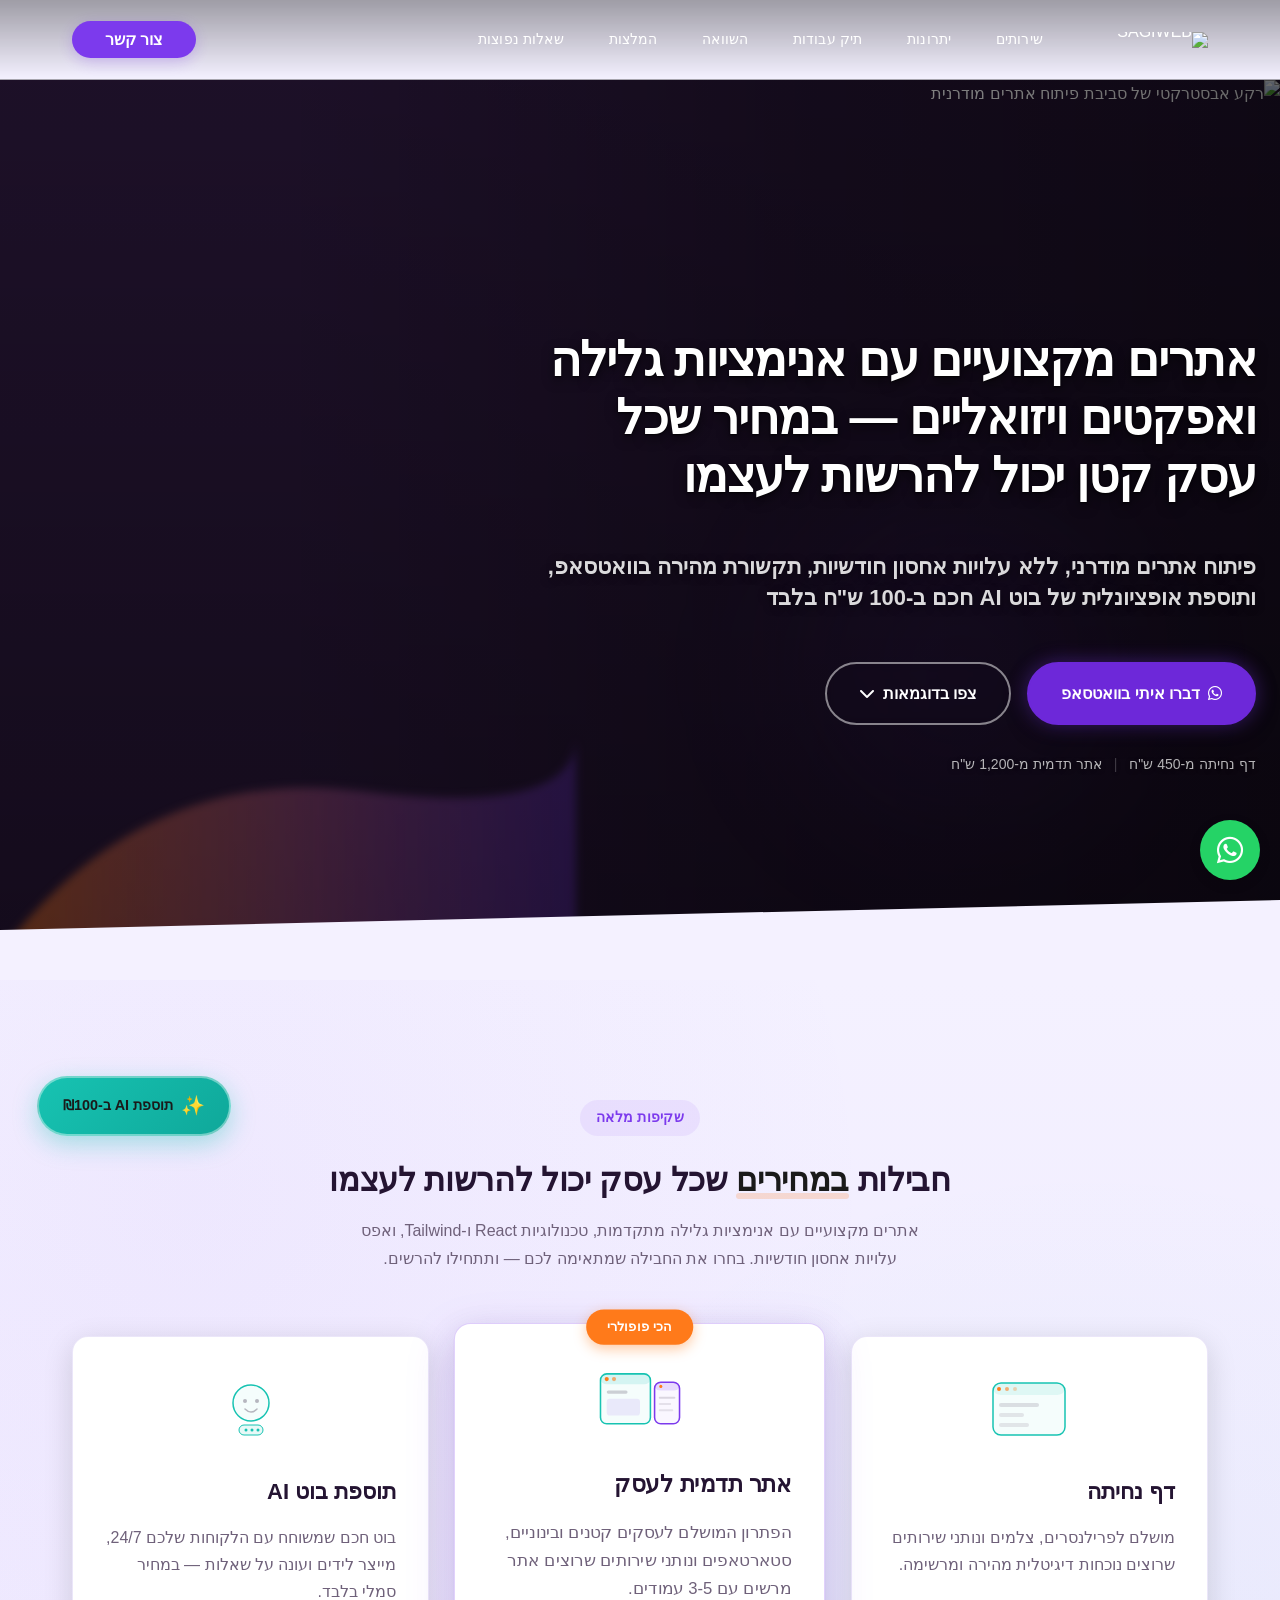
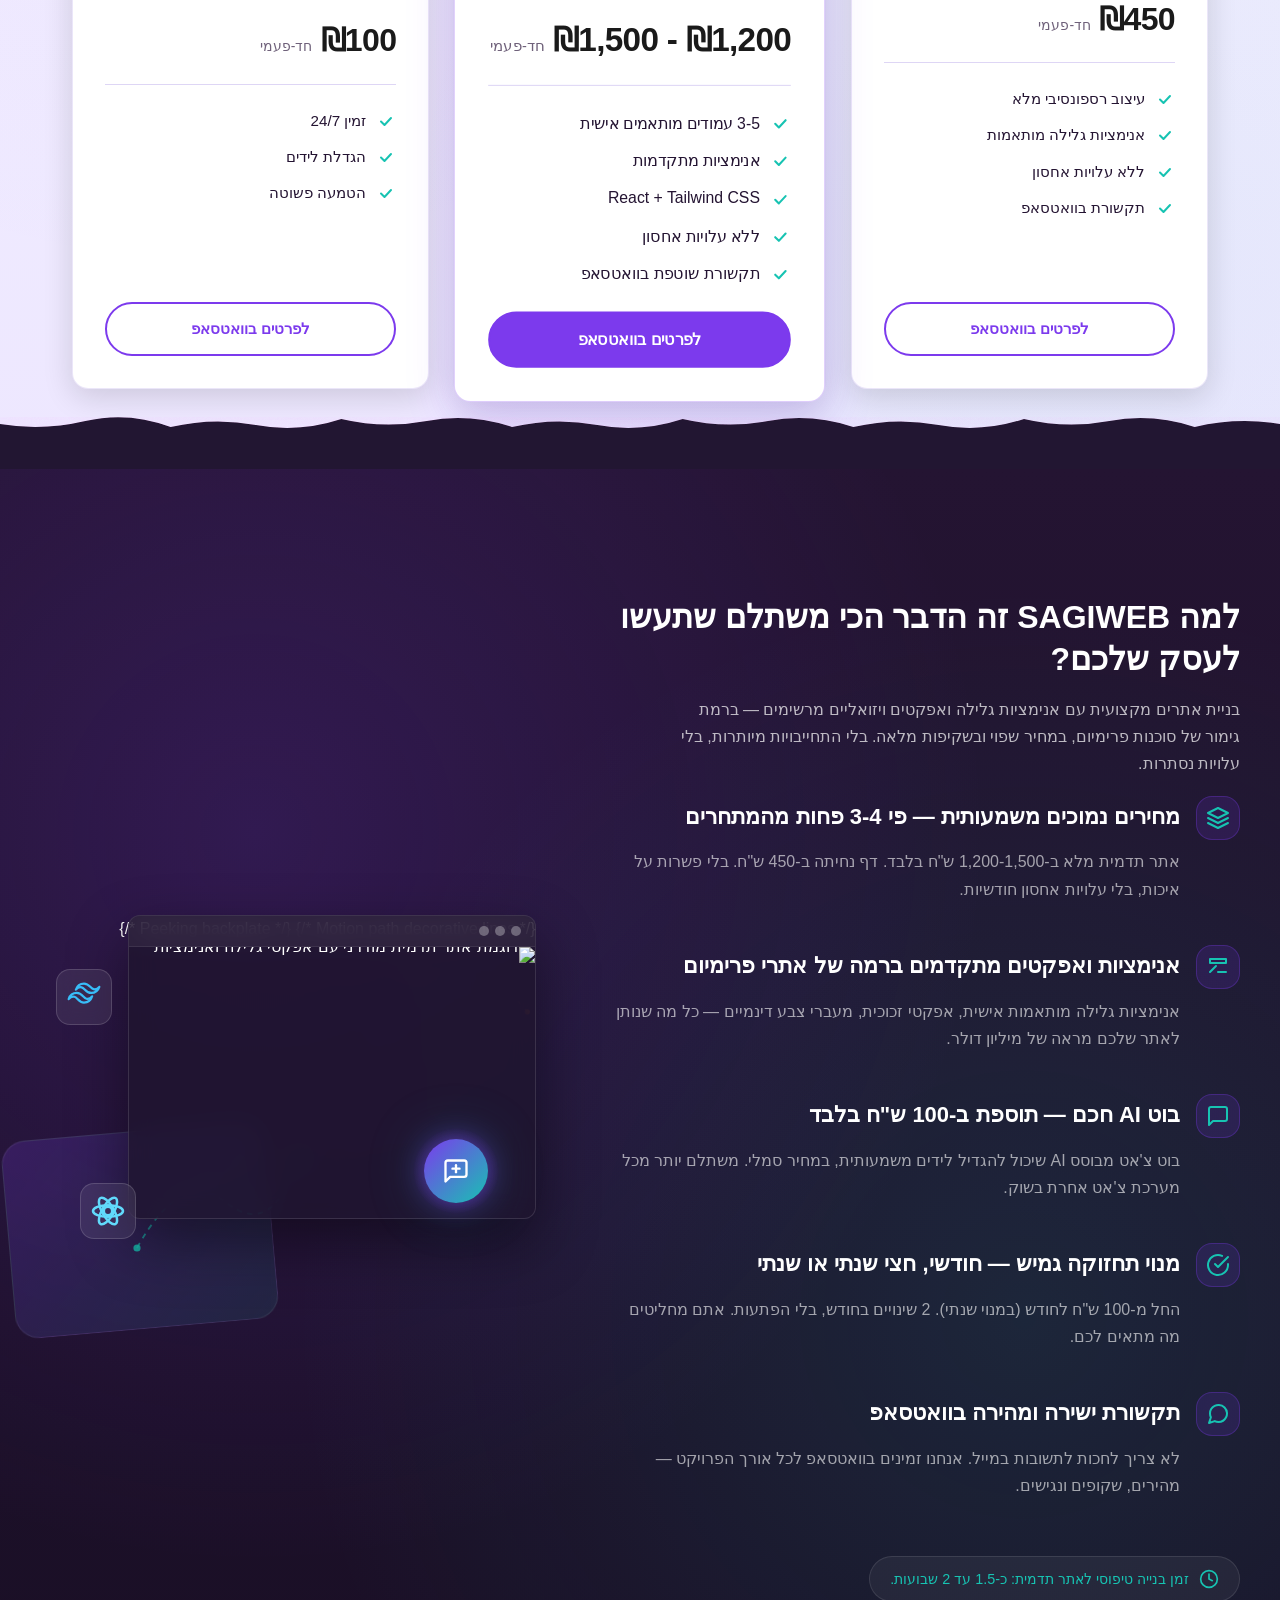
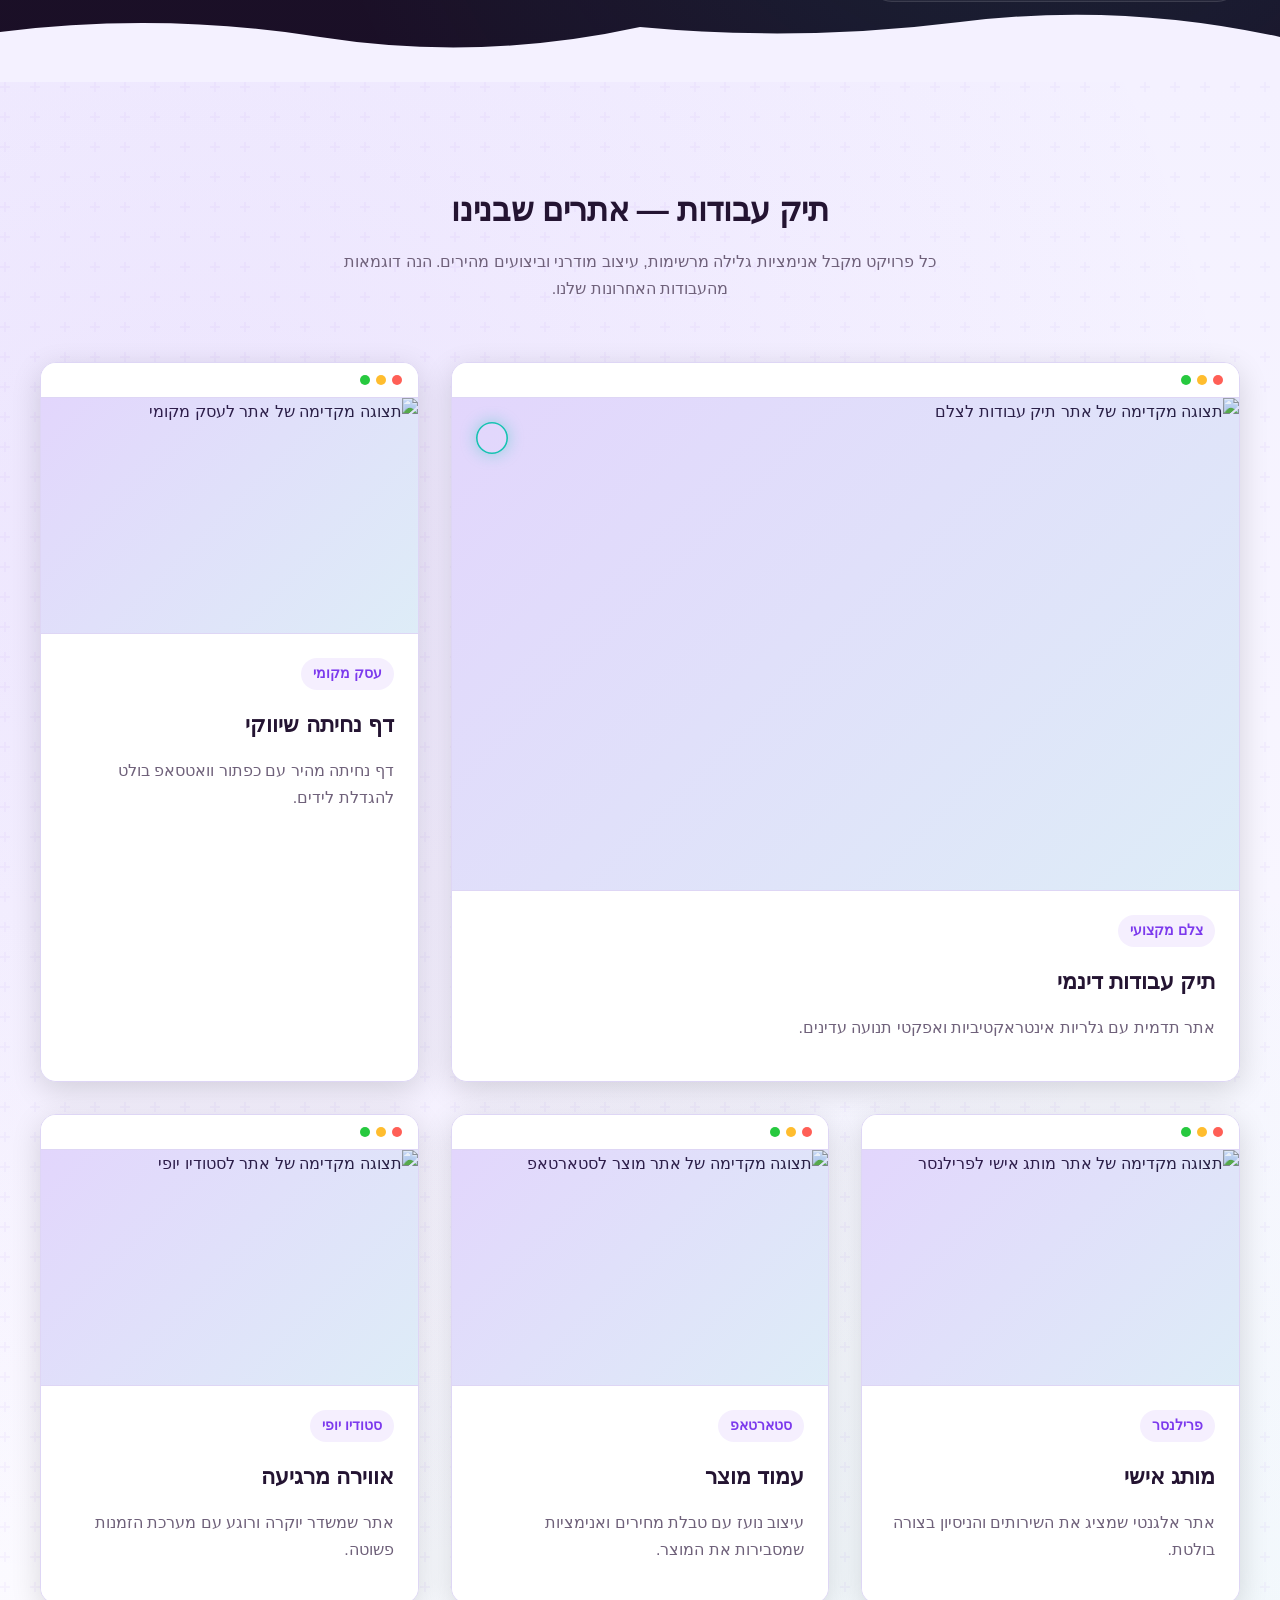
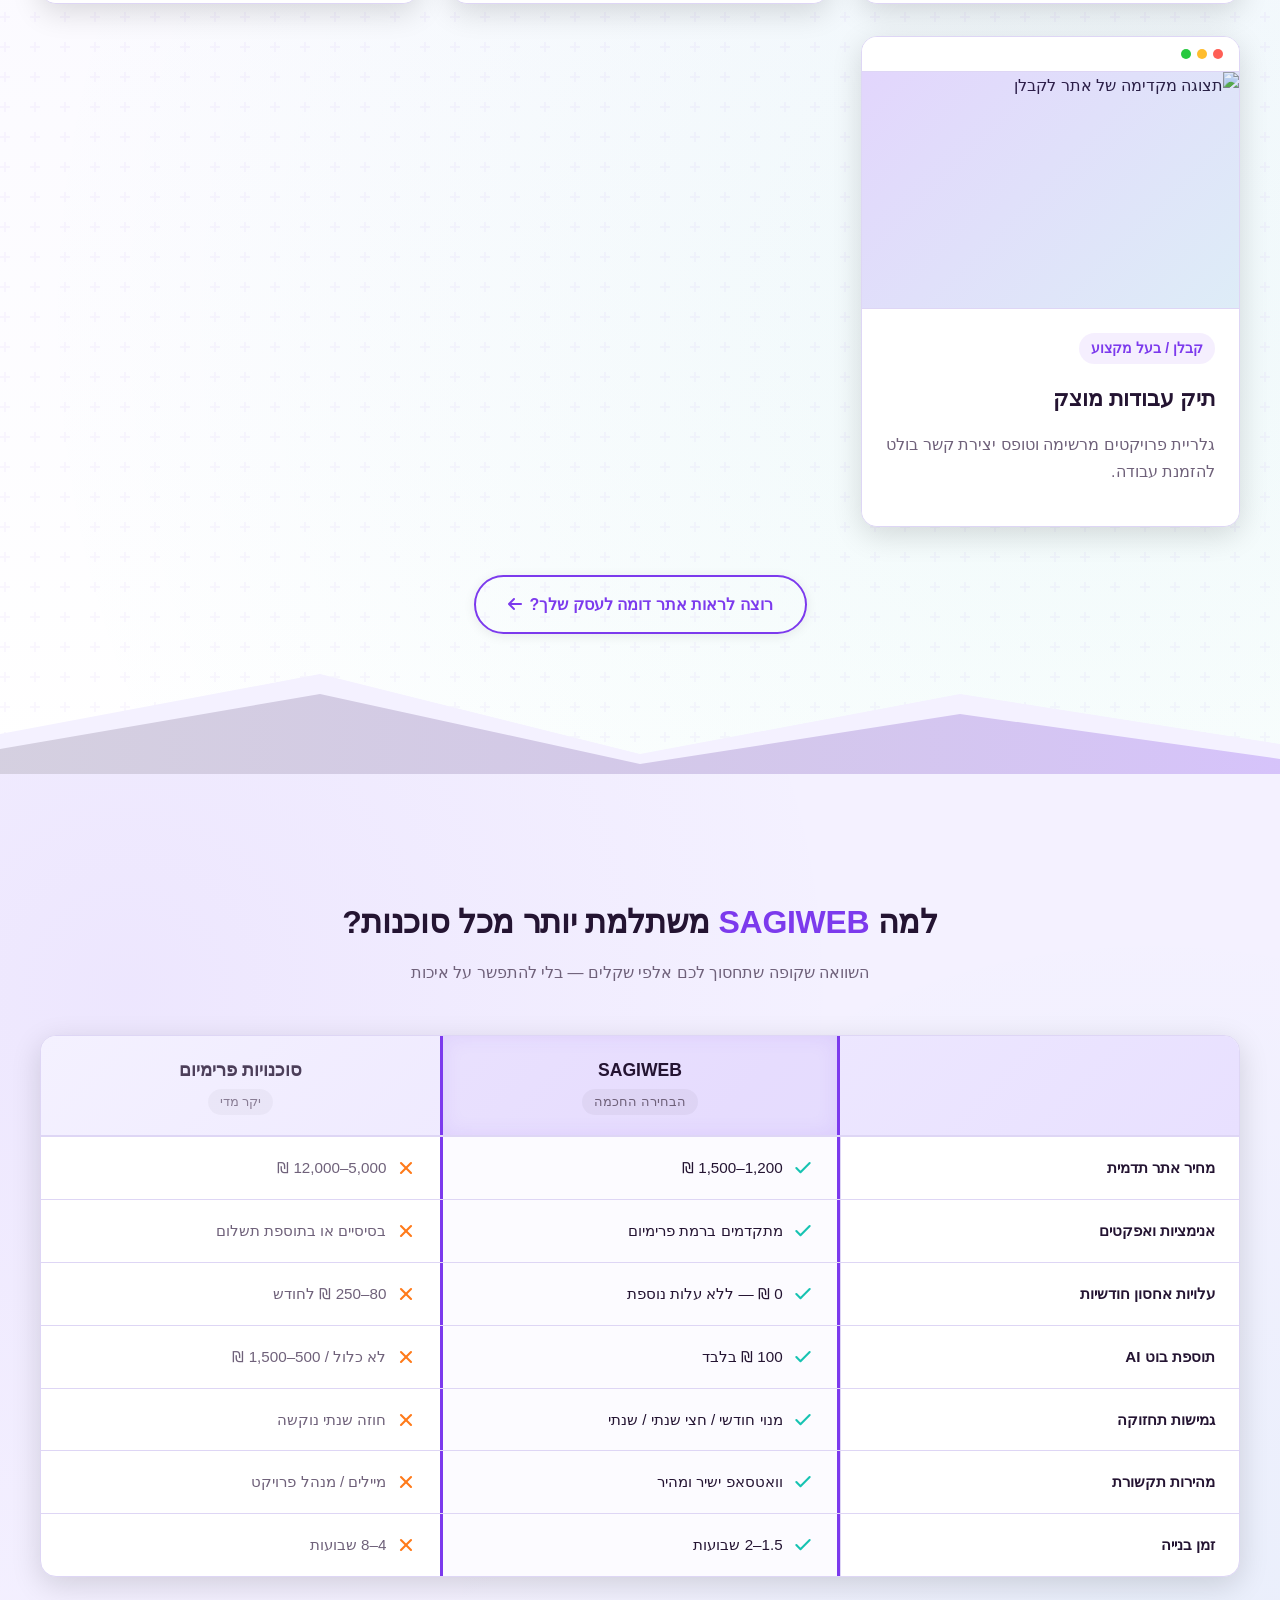
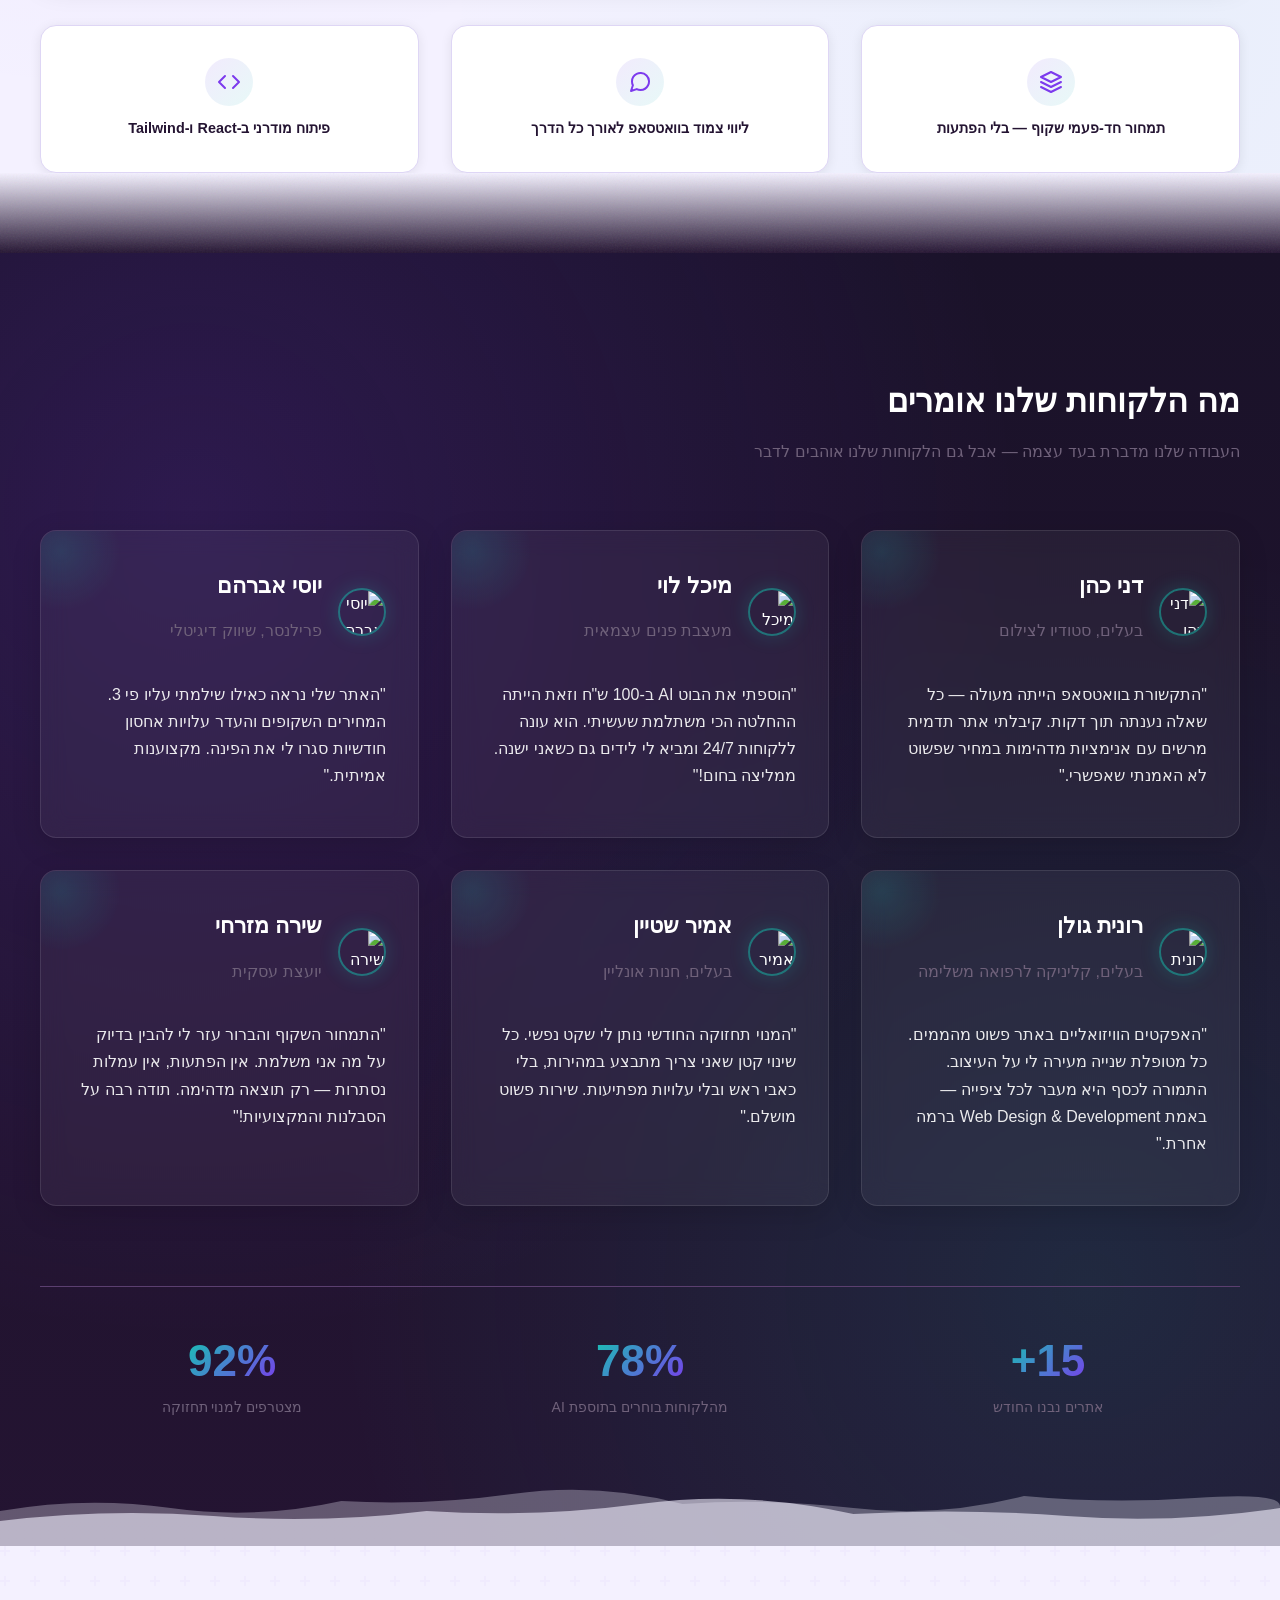
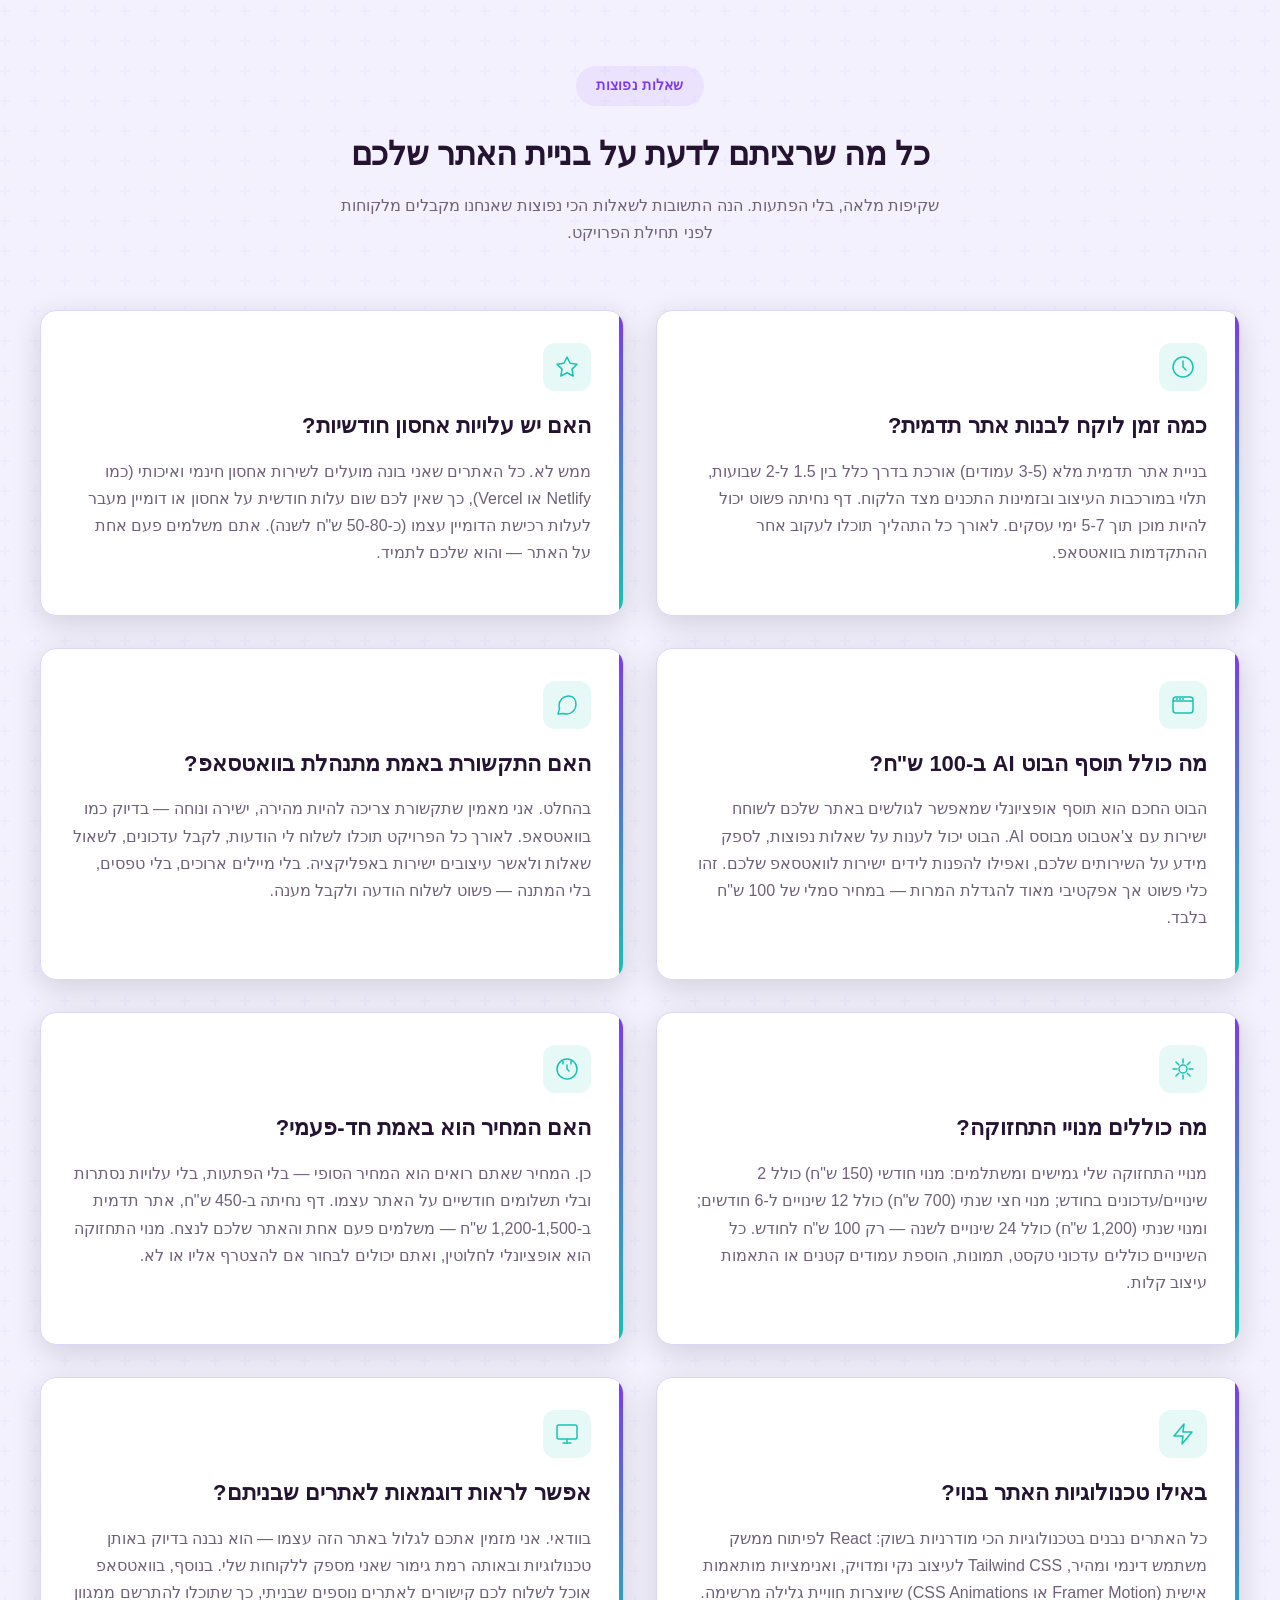
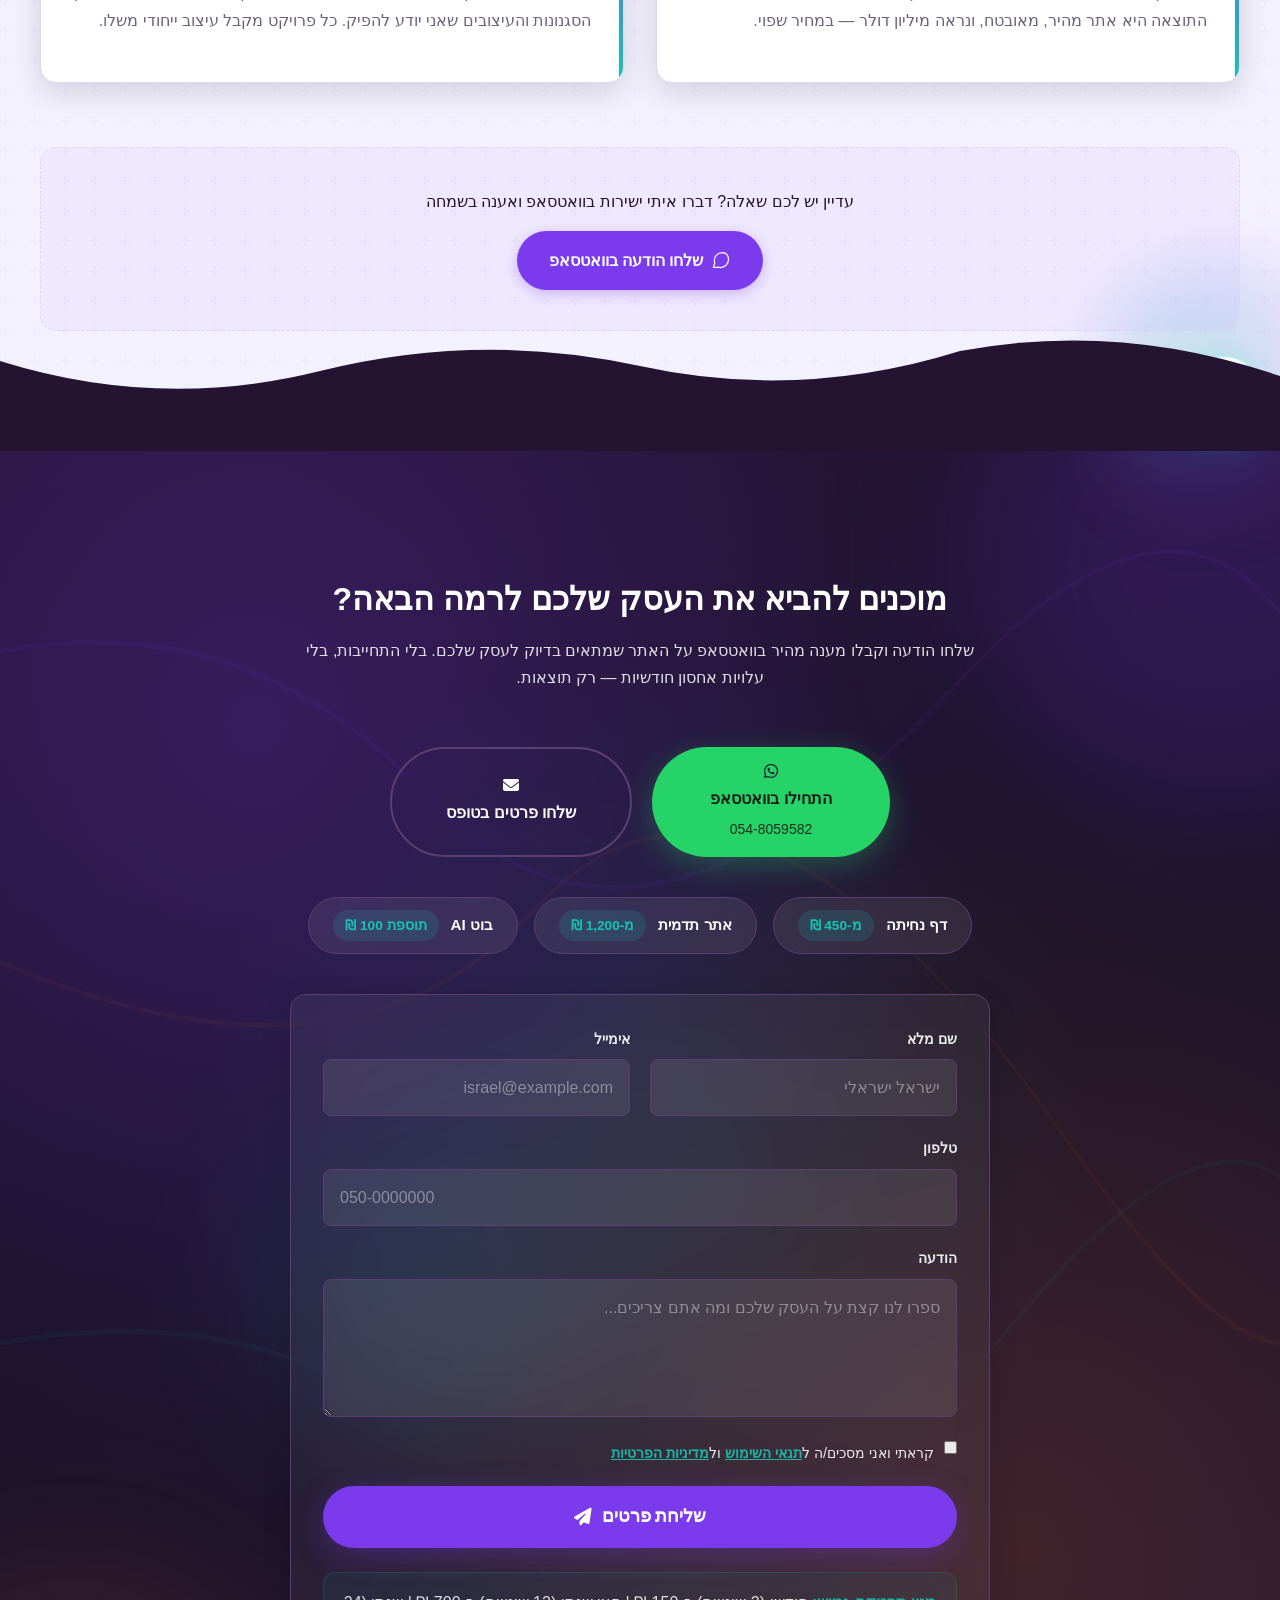
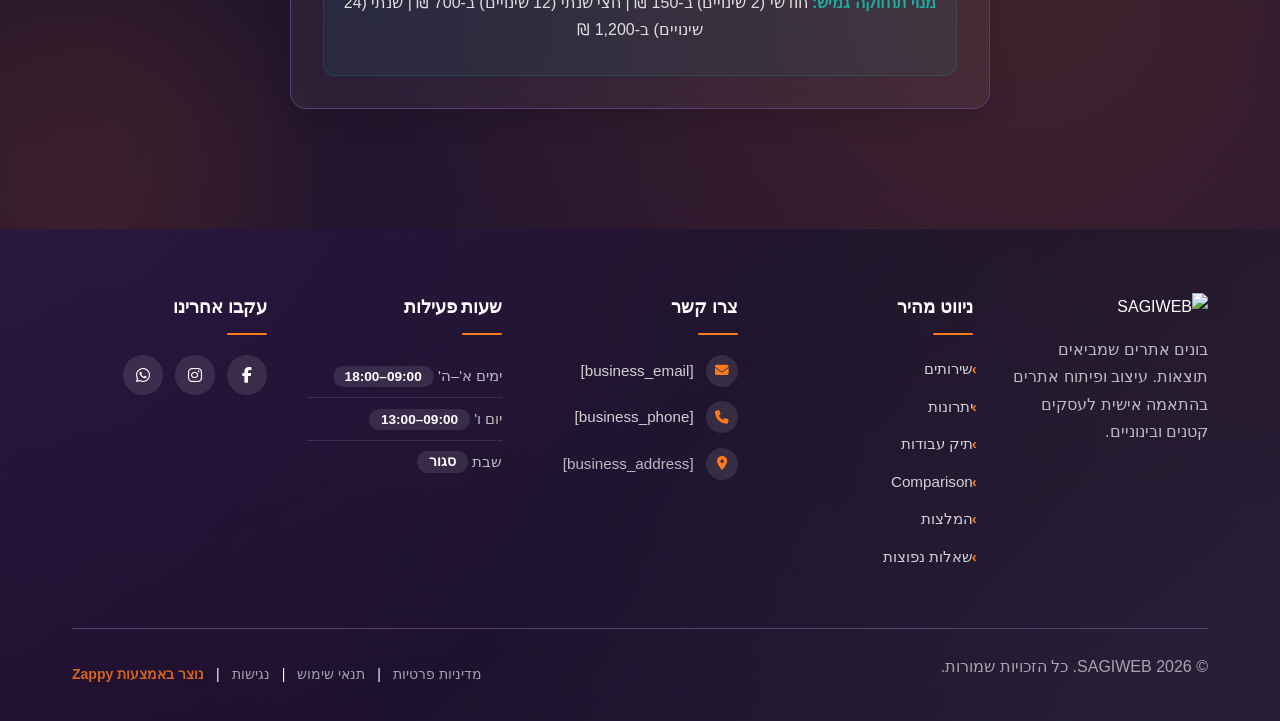
==== commit d70a0c4c: "Incremental sync: 1 page(s) — update_text" ====
--- a/public/index.html
+++ b/public/index.html
@@ -1 +1 @@
-<!doctype html><html dir="rtl" lang="he"><head><meta charset="UTF-8"><meta content="width=device-width,initial-scale=1" name="viewport"><meta content="index, follow" name="robots"><title>בניית אתרים מרהיבים עם אנימציות — SAGIWEB</title><meta content="שירות פרילנס ישראלי לבניית אתרים בעיצוב ויזואלי מרשים, אנימציות גלילה ואפקטים מתקדמים. פתרון איכותי ובמחיר הוגן לעסקים קטנים ובינוניים. דברו איתי בוואטסאפ עוד היום!" name="description"><meta content="בניית אתרים, עיצוב אתרים, פיתוח אתרים, אנימציות גלילה, אתרים לעסקים קטנים" name="keywords"><link href="/assets/favicon.ico" rel="icon" type="image/x-icon"><link href="/assets/favicon-16x16.png" rel="icon" type="image/png" sizes="16x16"><link href="/assets/favicon-32x32.png" rel="icon" type="image/png" sizes="32x32"><link href="/assets/favicon-48x48.png" rel="icon" type="image/png" sizes="48x48"><link href="/assets/favicon-192x192.png" rel="icon" type="image/png" sizes="192x192"><link href="/assets/favicon-512x512.png" rel="icon" type="image/png" sizes="512x512"><link href="/assets/apple-touch-icon.png" rel="apple-touch-icon"><script>!function(){"use strict";var t="485b0c4f-6ab4-41a6-80f2-8aeec7674590",e="https://api.zappy5.com/api/analytics/track",a=18e5,n=2592e6,o=!0,i=!0,r=!0;var s=function(){var e="zappy_visitor_"+t,a=null;try{if(a=localStorage.getItem(e)){var o=JSON.parse(a),i=Date.now();if(i-o.created<n)return o.lastSeen=i,localStorage.setItem(e,JSON.stringify(o)),o.id}}catch(t){console.warn("Zappy Analytics: LocalStorage not available")}var r="zv_"+Date.now()+"_"+Math.random().toString(36).substr(2,9);try{localStorage.setItem(e,JSON.stringify({id:r,created:Date.now(),lastSeen:Date.now()}))}catch(t){}return r}(),c=function(){var e="zappy_session_"+t,n=null;try{if(n=sessionStorage.getItem(e)){var o=JSON.parse(n),i=Date.now();if(i-o.timestamp<a)return o.timestamp=i,sessionStorage.setItem(e,JSON.stringify(o)),o.id}}catch(t){console.warn("Zappy Analytics: SessionStorage not available")}var r="zs_"+Date.now()+"_"+Math.random().toString(36).substr(2,9);try{sessionStorage.setItem(e,JSON.stringify({id:r,timestamp:Date.now()}))}catch(t){}return r}();function l(a,n){n=n||{};var o={website_id:t,event_type:a,page_path:window.location.pathname,referrer:document.referrer||"direct",visitor_id:s,session_id:c,metadata:n};if(navigator.sendBeacon){var i=new Blob([JSON.stringify(o)],{type:"application/json"});navigator.sendBeacon(e,i)}else fetch(e,{method:"POST",headers:{"Content-Type":"application/json"},body:JSON.stringify(o),keepalive:!0}).catch(function(t){console.warn("Zappy Analytics: Failed to track event",t)})}o&&l("pageview",{title:document.title,url:window.location.href}),i&&document.addEventListener("click",function(t){var e=t.target;if("BUTTON"===e.tagName||e.closest("button")){var a="BUTTON"===e.tagName?e:e.closest("button");l("click",{element:"button",text:a.textContent.trim().substring(0,100),id:a.id||null,class:a.className||null})}else if("A"===e.tagName||e.closest("a")){var n="A"===e.tagName?e:e.closest("a");l("navigation",{element:"link",text:n.textContent.trim().substring(0,100),href:n.href,external:n.hostname!==window.location.hostname})}},!0),r&&document.addEventListener("submit",function(t){var e=t.target;l("form_submit",{form_id:e.id||null,form_name:e.name||null,form_action:e.action||null,form_method:e.method||"GET"})},!0);var m=Date.now();window.addEventListener("beforeunload",function(){l("page_unload",{time_on_page:Math.floor((Date.now()-m)/1e3),page_path:window.location.pathname})}),window.zappyAnalytics={track:l,getVisitorId:function(){return s},getSessionId:function(){return c}}}()</script><meta content="בניית אתרים מרהיבים עם אנימציות — SAGIWEB" property="og:title"><meta content="שירות פרילנס ישראלי לבניית אתרים בעיצוב ויזואלי מרשים, אנימציות גלילה ואפקטים מתקדמים. פתרון איכותי ובמחיר הוגן לעסקים קטנים ובינוניים. דברו איתי בוואטסאפ עוד היום!" property="og:description"><meta content="summary_large_image" name="twitter:card"><meta content="בניית אתרים מרהיבים עם אנימציות — SAGIWEB" name="twitter:title"><meta content="שירות פרילנס ישראלי לבניית אתרים בעיצוב ויזואלי מרשים, אנימציות גלילה ואפקטים מתקדמים. פתרון איכותי ובמחיר הוגן לעסקים קטנים ובינוניים. דברו איתי בוואטסאפ עוד היום!" name="twitter:description"><meta content="website" property="og:type"><meta content="he_IL" property="og:locale"><link href="https://cdnjs.cloudflare.com/ajax/libs/font-awesome/6.4.0/css/all.min.css" rel="stylesheet"><style>.skip-link{position:absolute;top:0;left:0;transform:translateY(-200%);padding:12px 18px;background:var(--bg-dark,#1a1a1a);color:var(--text-light,#fff);font-weight:600;border-radius:0 0 8px 0;z-index:10000}.skip-link:focus{transform:none;outline:2px solid var(--ring,#fff);outline-offset:2px}:focus-visible{outline:2px solid var(--ring,currentColor);outline-offset:3px}</style><link href="/assets/favicon.ico" rel="icon" type="image/x-icon"><link href="/assets/favicon-16x16.png" rel="icon" type="image/png" sizes="16x16"><link href="/assets/favicon-32x32.png" rel="icon" type="image/png" sizes="32x32"><link href="/assets/favicon-48x48.png" rel="icon" type="image/png" sizes="48x48"><link href="/assets/favicon-192x192.png" rel="icon" type="image/png" sizes="192x192"><link href="/assets/favicon-512x512.png" rel="icon" type="image/png" sizes="512x512"><link href="/assets/apple-touch-icon.png" rel="apple-touch-icon"><link href="https://cdn.jsdelivr.net/npm/vanilla-cookieconsent@3/dist/cookieconsent.css" rel="stylesheet"><script src="https://cdn.jsdelivr.net/npm/vanilla-cookieconsent@3/dist/cookieconsent.umd.js"></script><script src="https://cdn.jsdelivr.net/gh/mickidum/acc_toolbar/acctoolbar/acctoolbar.min.js"></script><link href="/styles.css" rel="stylesheet"><script>window.ZAPPY_WEBSITE_ID="485b0c4f-6ab4-41a6-80f2-8aeec7674590",window.ZAPPY_API_BASE="https://api.zappy5.com"</script><style id="zappy-dropdown-submenu-styles">#navMenu li:has(.sub-menu),.nav-menu li:has(.sub-menu),.navbar li:has(.sub-menu),nav li:has(.sub-menu){position:relative}#navMenu .sub-menu,.nav-menu .sub-menu,.navbar .sub-menu,nav .sub-menu{display:block!important;position:absolute!important;top:100%;left:0;min-width:220px;background:#fff;border-radius:8px;box-shadow:0 8px 25px rgba(0,0,0,.15);padding:8px 0;opacity:0;visibility:hidden;transform:translateY(10px);transition:all .3s ease;z-index:1000;list-style:none;pointer-events:none}#navMenu li:hover>.sub-menu,.nav-menu li:hover>.sub-menu,.navbar li:hover>.sub-menu,nav li:hover>.sub-menu{opacity:1!important;visibility:visible!important;transform:translateY(0)!important;pointer-events:auto!important}.sub-menu li{list-style:none;margin:0;padding:0}.sub-menu a{display:block!important;padding:10px 16px!important;color:var(--text-dark,#333)!important;font-weight:500;text-decoration:none;white-space:nowrap;transition:background-color .2s}.sub-menu .zappy-nav-child>a{padding-left:28px!important;font-size:.9em!important;opacity:.85!important}[dir=rtl] .sub-menu .zappy-nav-child>a,html[lang=ar] .sub-menu .zappy-nav-child>a,html[lang=he] .sub-menu .zappy-nav-child>a{padding-left:10px!important;padding-right:28px!important}.sub-menu .zappy-nav-parent>a{font-weight:600!important}.sub-menu a:hover{background-color:#f5f5f5}[dir=rtl] .nav-menu .sub-menu,[dir=rtl] .navbar .sub-menu,[dir=rtl] nav .sub-menu,html[lang=ar] .nav-menu .sub-menu,html[lang=ar] .navbar .sub-menu,html[lang=ar] nav .sub-menu,html[lang=he] .nav-menu .sub-menu,html[lang=he] .navbar .sub-menu,html[lang=he] nav .sub-menu{left:auto!important;right:0!important}.sub-menu:empty,.sub-menu:not(:has(li)):not(:has(> a)),.sub-menu:not(:has(li:not(.zappy-hidden-menu-item))):not(:has(> a)){display:none!important;opacity:0!important;visibility:hidden!important;pointer-events:none!important}li:has(.menu-group-title):hover>.sub-menu{opacity:1!important;visibility:visible!important;transform:translateY(0)!important;pointer-events:auto!important}#navMenu>li>.menu-group-title,.nav-menu>li>.menu-group-title{display:inline-block;padding:.5rem 1rem;cursor:default;user-select:none}@media (max-width:768px){#navMenu .sub-menu,.nav-menu .sub-menu,.navbar .sub-menu,nav .sub-menu{position:static!important;transform:none!important;box-shadow:none!important;background:0 0!important;max-height:0;overflow:hidden;opacity:0;visibility:hidden;transition:max-height .3s ease,opacity .3s ease;padding:0!important;border-radius:0!important}#navMenu .sub-menu.mobile-expanded,.nav-menu .sub-menu.mobile-expanded,.navbar .sub-menu.mobile-expanded{max-height:none!important;overflow-y:visible!important;opacity:1!important;visibility:visible!important;padding:8px 0 8px 16px!important}[dir=rtl] .sub-menu.mobile-expanded,html[lang=he] .sub-menu.mobile-expanded{padding:8px 16px 8px 0!important}#navMenu li:hover>.sub-menu,.nav-menu li:hover>.sub-menu,.navbar li:hover>.sub-menu,nav li:hover>.sub-menu{opacity:0;visibility:hidden;pointer-events:none}#navMenu li>.sub-menu.mobile-expanded,.nav-menu li>.sub-menu.mobile-expanded,.navbar li>.sub-menu.mobile-expanded,nav li>.sub-menu.mobile-expanded{opacity:1!important;visibility:visible!important;pointer-events:auto!important}#navMenu li:has(.sub-menu),.nav-menu li:has(.sub-menu),.navbar li:has(.sub-menu),nav li:has(.sub-menu){display:flex!important;flex-wrap:wrap!important;align-items:center!important;position:relative!important;min-height:44px!important}#navMenu li:has(.sub-menu)>a,.nav-menu li:has(.sub-menu)>a,.navbar li:has(.sub-menu)>a,nav li:has(.sub-menu)>a{flex:1!important;min-width:0!important}#navMenu li:has(.sub-menu)>.menu-group-title,.nav-menu li:has(.sub-menu)>.menu-group-title,.navbar li:has(.sub-menu)>.menu-group-title,nav li:has(.sub-menu)>.menu-group-title{flex:1!important;min-width:0!important;padding:0!important;line-height:inherit!important}#navMenu li:has(.sub-menu)>.sub-menu,.nav-menu li:has(.sub-menu)>.sub-menu,.navbar li:has(.sub-menu)>.sub-menu,nav li:has(.sub-menu)>.sub-menu{flex-basis:100%!important;width:100%!important}#navMenu li:has(.sub-menu)>a [class*=arrow],#navMenu li:has(.sub-menu)>a [class*=chevron],.nav-menu li:has(.sub-menu)>a .fa-angle-down,.nav-menu li:has(.sub-menu)>a .fa-chevron-down,.nav-menu li:has(.sub-menu)>a [class*=arrow],.nav-menu li:has(.sub-menu)>a [class*=chevron],nav li:has(.sub-menu)>a [class*=arrow],nav li:has(.sub-menu)>a [class*=chevron]{display:none!important;visibility:hidden!important}.mobile-submenu-toggle{display:flex!important;align-items:center!important;justify-content:center!important;width:44px!important;height:auto!important;background:0 0!important;border:none!important;cursor:pointer!important;color:var(--text-light)!important;position:static!important;flex-shrink:0!important;align-self:stretch!important;z-index:2!important;padding:0!important;margin:0!important}.mobile-submenu-toggle::after{content:''!important;width:0!important;height:0!important;border-left:6px solid transparent!important;border-right:6px solid transparent!important;border-top:7px solid currentColor!important;transition:transform .3s ease!important}.mobile-submenu-toggle.expanded::after{transform:rotate(180deg)!important}.sub-menu a{padding:10px 0!important;display:block!important;color:var(--text-light)!important;white-space:normal!important}.sub-menu .zappy-nav-child>a{padding-left:28px!important;font-size:.9em!important;opacity:.85!important}[dir=rtl] .sub-menu .zappy-nav-child>a,html[lang=ar] .sub-menu .zappy-nav-child>a,html[lang=he] .sub-menu .zappy-nav-child>a{padding-left:0!important;padding-right:28px!important}.sub-menu .zappy-nav-parent>a{font-weight:600!important}#navMenu.active,.nav-menu.active{max-width:100vw!important;overflow-x:hidden!important;box-sizing:border-box!important}.navbar .sub-menu li a,.zappy-products-dropdown .sub-menu a,nav.navbar .sub-menu li a{color:var(--text-light)!important}}@media (min-width:769px){.mobile-submenu-toggle{display:none!important}}</style><style id="zappy-widget-visibility">html[dir=rtl] .whatsapp-float{right:20px!important;left:auto!important}html:not([dir]) .whatsapp-float,html[dir=ltr] .whatsapp-float{left:20px!important;right:auto!important}html[dir=rtl] #mic-access-tool-general-button,html[dir=rtl] #mic-init-access-tool #mic-access-tool-general-button,html[dir=rtl] #mic-init-access-tool .mic-access-tool-general-button,html[dir=rtl] ._access-icon,html[dir=rtl] .mic-access-tool-general-button{left:20px!important;right:auto!important}html:not([dir]) #mic-access-tool-general-button,html:not([dir]) #mic-init-access-tool #mic-access-tool-general-button,html:not([dir]) #mic-init-access-tool .mic-access-tool-general-button,html:not([dir]) ._access-icon,html:not([dir]) .mic-access-tool-general-button,html[dir=ltr] #mic-access-tool-general-button,html[dir=ltr] #mic-init-access-tool #mic-access-tool-general-button,html[dir=ltr] #mic-init-access-tool .mic-access-tool-general-button,html[dir=ltr] ._access-icon,html[dir=ltr] .mic-access-tool-general-button{right:20px!important;left:auto!important}@media (max-width:768px){.whatsapp-float{display:flex!important}}@media (min-width:769px){.whatsapp-float{display:flex!important}}@media (max-width:768px){#mic-access-tool-general-button,#mic-init-access-tool #mic-access-tool-general-button,#mic-init-access-tool .mic-access-tool-general-button,._access-icon,.mic-access-tool-general-button{display:flex!important;visibility:visible!important;opacity:1!important;pointer-events:auto!important}#mic-access-tool-box.opened-mic-access-tool,#mic-init-access-tool #mic-access-tool-box.opened-mic-access-tool,.mic-access-tool-box.opened-mic-access-tool{visibility:visible!important;opacity:1!important;pointer-events:auto!important}}@media (min-width:769px){#mic-access-tool-general-button,#mic-init-access-tool #mic-access-tool-general-button,#mic-init-access-tool .mic-access-tool-general-button,._access-icon,.mic-access-tool-general-button{display:flex!important;visibility:visible!important;opacity:1!important;pointer-events:auto!important}#mic-access-tool-box.opened-mic-access-tool,#mic-init-access-tool #mic-access-tool-box.opened-mic-access-tool,.mic-access-tool-box.opened-mic-access-tool{visibility:visible!important;opacity:1!important;pointer-events:auto!important}}</style></head><body><a href="#main" class="skip-link">דלג לתוכן הראשי</a><nav class="navbar" dir="rtl"><button class="mobile-toggle" aria-label="Menu" id="mobileToggle"><svg viewBox="0 0 24 24" fill="none" height="24" width="24" class="hamburger-icon"><path d="M3 12h18M3 6h18M3 18h18" stroke="currentColor" stroke-width="2" stroke-linecap="round"/></svg> <svg viewBox="0 0 24 24" fill="none" height="24" width="24" class="close-icon" style="display:none"><path d="M18 6L6 18M6 6l12 12" stroke="currentColor" stroke-width="2" stroke-linecap="round"/></svg></button> <button class="phone-header-btn" aria-label="Call" data-phone="[business_phone]"><svg viewBox="0 0 24 24" fill="currentColor" height="20" width="20"><path d="M22 16.92v3a2 2 0 0 1-2.18 2 19.79 19.79 0 0 1-8.63-3.07 19.5 19.5 0 0 1-6-6 19.79 19.79 0 0 1-3.07-8.67A2 2 0 0 1 4.11 2h3a2 2 0 0 1 2 1.72 12.84 12.84 0 0 0 .7 2.81 2 2 0 0 1-.45 2.11L8.09 9.91a16 16 0 0 0 6 6l1.27-1.27a2 2 0 0 1 2.11-.45 12.84 12.84 0 0 0 2.81.7A2 2 0 0 1 22 16.92z"/></svg></button><div class="nav-container"><div class="nav-right-group"><div class="nav-brand"><a href="/" class="logo-link"><img alt="SAGIWEB" src="/assets/site-----image-1.webp" class="logo"></a></div><ul class="nav-menu" id="navMenu"><li><a href="#services">שירותים</a></li><li><a href="#benefits">יתרונות</a></li><li><a href="#portfolio">תיק עבודות</a></li><li><a href="#comparison">השוואה</a></li><li><a href="#testimonials">המלצות</a></li><li><a href="#faq">שאלות נפוצות</a></li><li class="mobile-contact-link nav-cta-mobile-item"><a href="#cta" class="nav-cta-btn">צור קשר</a></li></ul></div><div class="nav-cta-container"><a href="#cta" class="nav-cta-btn">צור קשר</a></div></div></nav><script>window.addEventListener("load",function(){const e=document.querySelector(".navbar, nav, header");if(!e)return void console.log("[Navbar] Navbar element not found");let t=document.getElementById("mobileToggle")||document.querySelector(".mobile-toggle")||document.querySelector(".hamburger")||document.querySelector(".hamburger-menu")||document.querySelector(".menu-toggle")||document.querySelector(".burger-menu")||document.querySelector('[aria-label="Menu"]')||document.querySelector('[aria-label="תפריט"]');const o=document.querySelector(".phone-header-btn"),n=window.getComputedStyle(e);let r=n.backgroundColor;if(console.log("[Navbar] Initial navbar background:",r),"transparent"===r||"rgba(0, 0, 0, 0)"===r||r.startsWith("rgba")&&r.includes(", 0)")){const e=n.backgroundImage;if(e&&"none"!==e)console.log("[Navbar] Navbar has background image/gradient, using dark text"),r="rgb(240, 240, 240)";else{const e=window.getComputedStyle(document.body).backgroundColor;console.log("[Navbar] Navbar transparent, using body background:",e),r=e}}const a=r.match(/\d+/g);if(a&&a.length>=3){const e=(.299*parseInt(a[0])+.587*parseInt(a[1])+.114*parseInt(a[2]))/255;console.log("[Navbar] Mobile button colors preserved from Claude CSS (luminance:",e.toFixed(2)+")");const n=document.createElement("style");n.id="zappy-mobile-nav-fix";document.documentElement.lang;document.documentElement.dir,n.textContent='\n        /* Hide mobile buttons on desktop, show only on mobile */\n        @media (min-width: 769px) {\n          .mobile-toggle,\n          .phone-header-btn {\n            display: none !important;\n          }\n        }\n        \n        /* Show and position mobile buttons correctly on mobile */\n        @media (max-width: 768px) {\n          .navbar,\n          nav.navbar {\n            min-height: 70px !important;\n          }\n\n          .mobile-toggle,\n          .phone-header-btn {\n            position: absolute !important;\n            top: 0 !important;\n            bottom: 0 !important;\n            margin-top: auto !important;\n            margin-bottom: auto !important;\n            transform: none !important;\n            z-index: 1001 !important;\n            display: flex !important;\n            align-items: center !important;\n            justify-content: center !important;\n            width: 36px !important;\n            height: 36px !important;\n            border-radius: 50% !important;\n            border: none !important;\n            cursor: pointer !important;\n            padding: 6px !important;\n            background: none !important;\n            color: var(--nav-text, var(--text-light)) !important;\n            touch-action: manipulation !important;\n            -webkit-tap-highlight-color: transparent !important;\n          }\n\n          html[data-zappy-site-type="ecommerce"] .phone-header-btn,\n          body[data-zappy-site-type="ecommerce"] .phone-header-btn,\n          html[data-zappy-site-type="ecommerce"] header .phone-header-btn,\n          html[data-zappy-site-type="ecommerce"] nav .phone-header-btn {\n            display: none !important;\n            visibility: hidden !important;\n            width: 0 !important;\n            height: 0 !important;\n            min-width: 0 !important;\n            overflow: hidden !important;\n          }\n          \n          /* LTR positioning (default): hamburger LEFT, phone RIGHT */\n          html:not([dir="rtl"]):not([lang="he"]):not([lang="ar"]) .mobile-toggle,\n          html[dir="ltr"] .mobile-toggle {\n            left: 12px !important;\n            right: auto !important;\n          }\n          html:not([dir="rtl"]):not([lang="he"]):not([lang="ar"]) .phone-header-btn,\n          html[dir="ltr"] .phone-header-btn {\n            right: 12px !important;\n            left: auto !important;\n          }\n          \n          /* RTL positioning: hamburger RIGHT, phone LEFT */\n          html[dir="rtl"] .mobile-toggle,\n          html[lang="he"] .mobile-toggle,\n          html[lang="ar"] .mobile-toggle {\n            right: 12px !important;\n            left: auto !important;\n          }\n          html[dir="rtl"] .phone-header-btn,\n          html[lang="he"] .phone-header-btn,\n          html[lang="ar"] .phone-header-btn {\n            left: 12px !important;\n            right: auto !important;\n          }\n          \n          /* CRITICAL: Ensure nav-container has min-height on mobile */\n          /* All children are positioned absolutely/fixed on mobile, so height:auto collapses to 0 */\n          .nav-container {\n            min-height: 70px !important;\n            position: relative !important;\n          }\n          \n          /* Ensure SVG icons are properly sized and inherit color */\n          .mobile-toggle svg,\n          .phone-header-btn svg {\n            width: 24px !important;\n            height: 24px !important;\n            /* Don\'t force display - let JavaScript control hamburger/close toggle */\n          }\n          \n          /* Reset nav-cta-container on mobile - remove desktop box-shadow/padding */\n          /* that creates a visible ghost box when CTA button is hidden */\n          .nav-cta-container {\n            box-shadow: none !important;\n            padding: 0 !important;\n          }\n          \n          /* Hide nav-cta-container entirely on mobile when there\'s no lang-switcher */\n          /* (only the CTA button is inside, and it\'s hidden on mobile) */\n          .nav-cta-container:not(:has(.lang-switcher)) {\n            display: none !important;\n          }\n          \n          /* CRITICAL: Prevent hero image fade gradient from bleeding over headline text */\n          /* The .image-fade-gradient has bottom: -30px (extends below parent) */\n          /* On mobile stacked layout, this overlaps the h1 text below the image */\n          .hero-image-column {\n            overflow: hidden !important;\n          }\n          .image-fade-gradient {\n            bottom: 0 !important;\n          }\n          \n          /* Hide desktop language switcher on mobile - hamburger menu handles it */\n          /* High specificity to override stored CSS */\n          .lang-switcher,\n          .nav-cta-container .lang-switcher,\n          .nav-container .lang-switcher,\n          .navbar .lang-switcher,\n          .navbar .nav-cta-container .lang-switcher {\n            display: none !important;\n          }\n        }\n      ';const r=document.getElementById("zappy-mobile-nav-fix");r&&r.remove(),document.head.appendChild(n),console.log("[Navbar] Critical CSS injected for mobile nav positioning");const i=window.innerWidth<=768;if(t){const e=t.querySelector(".hamburger-icon"),o=t.querySelector(".close-icon");e&&(e.style.setProperty("width","24px","important"),e.style.setProperty("height","24px","important"),e.style.setProperty("display","block","important")),o&&(o.style.setProperty("width","24px","important"),o.style.setProperty("height","24px","important"),o.style.setProperty("display","none","important")),i?(t.style.setProperty("position","absolute","important"),t.style.setProperty("top","0","important"),t.style.setProperty("bottom","0","important"),t.style.setProperty("margin-top","auto","important"),t.style.setProperty("margin-bottom","auto","important"),t.style.setProperty("transform","none","important"),t.style.setProperty("z-index","1001","important"),t.style.removeProperty("left"),t.style.removeProperty("right"),console.log("[Navbar] Mobile toggle positioning applied (mobile viewport)")):(t.style.removeProperty("position"),t.style.removeProperty("top"),t.style.removeProperty("transform"),t.style.removeProperty("z-index"),t.style.removeProperty("left"),t.style.removeProperty("right"),console.log("[Navbar] Desktop viewport - cleared mobile toggle inline positioning"))}if(o){const e=o.querySelector("svg");e&&(e.style.width="24px",e.style.height="24px",e.setAttribute("width","24"),e.setAttribute("height","24")),i?(o.style.setProperty("position","absolute","important"),o.style.setProperty("top","0","important"),o.style.setProperty("bottom","0","important"),o.style.setProperty("margin-top","auto","important"),o.style.setProperty("margin-bottom","auto","important"),o.style.setProperty("transform","none","important"),o.style.setProperty("z-index","1001","important"),o.style.removeProperty("left"),o.style.removeProperty("right"),console.log("[Navbar] Phone button positioning applied (mobile viewport)")):(o.style.removeProperty("position"),o.style.removeProperty("top"),o.style.removeProperty("transform"),o.style.removeProperty("z-index"),o.style.removeProperty("left"),o.style.removeProperty("right"),console.log("[Navbar] Desktop viewport - cleared phone button inline positioning"))}}else console.log("[Navbar] Could not parse background color:",r);t=document.getElementById("mobileToggle")||document.querySelector(".mobile-toggle")||document.querySelector(".hamburger")||document.querySelector(".hamburger-menu")||document.querySelector(".menu-toggle")||document.querySelector(".burger-menu")||document.querySelector('[aria-label="Menu"]')||document.querySelector('[aria-label="תפריט"]');const i=document.getElementById("navMenu")||document.querySelector(".nav-menu")||document.querySelector(".nav-links")||document.querySelector("nav ul:not(.submenu)");if(!t||!i)return void console.log("[Navbar] Mobile toggle or menu not found:",{toggle:!!t,menu:!!i});i.id||(i.id="navMenu"),console.log("[Navbar] Initializing mobile menu...");const l=t.cloneNode(!0);t.parentNode.replaceChild(l,t);var s=0;function p(e){var t=Date.now();t-s<300||(s=t,function(e){e.preventDefault(),e.stopPropagation();const t=l.querySelector(".hamburger-icon"),o=l.querySelector(".close-icon");i.classList.contains("active")?(i.classList.remove("active"),t&&t.style.setProperty("display","block","important"),o&&o.style.setProperty("display","none","important"),document.body.style.overflow="",document.body.classList.remove("menu-open"),console.log("[Navbar] Menu closed")):(i.classList.add("active"),t&&t.style.setProperty("display","none","important"),o&&o.style.setProperty("display","block","important"),document.body.style.overflow="hidden",document.body.classList.add("menu-open"),console.log("[Navbar] Menu opened"))}(e))}l.addEventListener("click",p),l.addEventListener("touchend",p),document.addEventListener("keydown",function(e){if(("Escape"===e.key||"Esc"===e.key)&&i.classList.contains("active")){const e=l.querySelector(".hamburger-icon"),t=l.querySelector(".close-icon");i.classList.remove("active"),e&&e.style.setProperty("display","block","important"),t&&t.style.setProperty("display","none","important"),document.body.style.overflow="",document.body.classList.remove("menu-open"),console.log("[Navbar] Menu closed (Escape)")}}),i.querySelectorAll("a").forEach(function(e){e.addEventListener("click",function(){if("#"===this.getAttribute("href"))return;const e=l.querySelector(".hamburger-icon"),t=l.querySelector(".close-icon");i.classList.remove("active"),e&&e.style.setProperty("display","block","important"),t&&t.style.setProperty("display","none","important"),document.body.style.overflow="",document.body.classList.remove("menu-open"),console.log("[Navbar] Menu closed (link clicked)")})});var m=i.querySelectorAll(".dropdown-toggle");m.forEach(function(e){e.addEventListener("click",function(e){e.preventDefault(),e.stopPropagation();var t=this.closest(".nav-dropdown");t&&(t.parentNode.querySelectorAll(".nav-dropdown.open").forEach(function(e){e!==t&&e.classList.remove("open")}),t.classList.toggle("open"),console.log("[Navbar] Dropdown toggled:",t.classList.contains("open")?"open":"closed"))})}),document.addEventListener("click",function(e){e.target.closest(".nav-dropdown")||document.querySelectorAll(".nav-dropdown.open").forEach(function(e){e.classList.remove("open")})}),console.log("[Navbar] Dropdown handlers initialized for "+m.length+" dropdowns"),o&&o.addEventListener("click",function(){const e=document.querySelectorAll('a[href^="tel:"]'),t=e.length>0?e[0].getAttribute("href").replace("tel:",""):"[business_phone]";window.location.href="tel:"+t,console.log("[Navbar] Phone button clicked")}),console.log("[Navbar] Mobile menu initialized successfully")})</script><main id="main"><section class="index-hero-section" data-band-index="0" data-layout-spec="בית-hero" id="hero" data-hero-type="fullscreen-scrim"><div class="index-hero-section__bg-media"><img alt="רקע אבסטרקטי של סביבת פיתוח אתרים מודרנית" src="/assets/site-index-hero-image-1.webp" data-context="A cinematic abstract website-building workspace: blurred modern browser windows with gradient mesh lighting, floating code-like interface shapes, subtle paper grain texture, and vibrant purple-to-orange dusk tones. The image should feel tech-forward, premium, and slightly abstract, suitable for a web design freelancer hero section." data-placeholder="index-hero-image-1" height="600" loading="eager" width="1200" class="index-hero-section__bg-img" data-hero-bg="true" fetchpriority="high"></div><div class="index-hero-section__scrim" aria-hidden="true"></div><div class="index-hero-section__decorations" aria-hidden="true"><svg viewBox="0 0 400 200" class="index-hero-section__brush-stroke" preserveAspectRatio="none" xmlns="http://www.w3.org/2000/svg"><path d="M0,180 Q100,40 250,60 T400,20 L400,200 L0,200 Z" fill="url(#brushGradient)" opacity="0.85"/><defs><linearGradient id="brushGradient" x1="0%" x2="100%" y1="0%" y2="0%"><stop offset="0%" stop-color="var(--secondary)" stop-opacity="0.9"/><stop offset="100%" stop-color="var(--primary)" stop-opacity="0.7"/></linearGradient></defs></svg><div class="index-hero-section__glow-orb"></div></div><div class="index-hero-section__overlay"><h1 class="index-hero-section__headline">אתרים מקצועיים עם אנימציות גלילה ואפקטים ויזואליים — במחיר שכל עסק קטן יכול להרשות לעצמו</h1><h3 class="index-hero-section__subtitle">פיתוח אתרים מודרני ב-React ו-Tailwind, ללא עלויות אחסון חודשיות, תקשורת מהירה בוואטסאפ, ותוספת אופציונלית של בוט AI חכם ב-100 ש"ח בלבד</h3><div class="index-hero-section__actions"><a href="https://wa.me/972548059582" class="index-hero-section__cta index-hero-section__cta--primary" target="_blank" rel="noopener noreferrer"><i class="fab fa-whatsapp" aria-hidden="true"></i> <span>דברו איתי בוואטסאפ</span> </a><a href="#examples" class="index-hero-section__cta index-hero-section__cta--secondary"><span>צפו בדוגמאות</span> <i class="fas fa-chevron-down" aria-hidden="true"></i></a></div><div class="index-hero-section__trust-line"><span>דף נחיתה מ-450 ש"ח</span> <span class="index-hero-section__trust-divider" aria-hidden="true">|</span> <span>אתר תדמית מ-1,200 ש"ח</span></div></div><div class="index-hero-section__divider-wrapper" aria-hidden="true"><svg viewBox="0 0 1200 80" xmlns="http://www.w3.org/2000/svg" preserveAspectRatio="none" aria-hidden="true" data-no-icon-edit="true"><defs><linearGradient id="dividerGradient" x1="0%" x2="100%" y1="0%" y2="0%"><stop offset="0%" stop-color="var(--primary)" stop-opacity="0.8"/><stop offset="100%" stop-color="var(--secondary)" stop-opacity="0.6"/></linearGradient></defs><path d="M0,80 L0,30 L1200,0 L1200,80 Z" fill="var(--bg-light)"/></svg></div></section><section class="index-services-section" data-band-index="1" data-layout-spec="בית-services" id="services" dir="rtl"><div class="index-services-section__container"><div class="index-services-section__intro"><span class="index-services-section__label">שקיפות מלאה</span><h2 class="index-services-section__title">חבילות <span class="index-services-section__title-accent" style="color:#1A1A1A !important">במחירים</span> שכל עסק יכול להרשות לעצמו</h2><p class="index-services-section__subtitle">אתרים מקצועיים עם אנימציות גלילה מתקדמות, טכנולוגיות React ו-Tailwind, ואפס עלויות אחסון חודשיות. בחרו את החבילה שמתאימה לכם — ותתחילו להרשים.</p></div><div class="index-services-section__grid"><article class="index-services-card index-services-card--landing"><div class="index-services-card__illustration"><svg viewBox="0 0 80 60" fill="none" data-element-type="icon" data-icon-type="svg" xmlns="http://www.w3.org/2000/svg"><rect height="52" width="72" fill="rgba(23,195,178,0.04)" rx="8" x="4" y="4" stroke="var(--accent)" stroke-width="1.5"/><rect height="12" width="72" fill="var(--accent)" rx="8" x="4" y="4" fill-opacity="0.1"/><circle cx="10" cy="10" r="2" fill="var(--secondary)"/><circle cx="18" cy="10" r="2" fill="var(--secondary)" fill-opacity="0.6"/><circle cx="26" cy="10" r="2" fill="var(--secondary)" fill-opacity="0.3"/><rect height="4" width="40" fill="var(--text-muted)" rx="2" x="10" y="24" fill-opacity="0.2"/><rect height="4" width="25" fill="var(--text-muted)" rx="2" x="10" y="34" fill-opacity="0.15"/><rect height="4" width="30" fill="var(--text-muted)" rx="2" x="10" y="44" fill-opacity="0.15"/></svg></div><div class="index-services-card__content"><h3 class="index-services-card__title">דף נחיתה</h3><p class="index-services-card__desc">מושלם לפרילנסרים, צלמים ונותני שירותים שרוצים נוכחות דיגיטלית מהירה ומרשימה.</p><div class="index-services-card__price"><span class="index-services-card__price-value" style="color:#1A1A1A !important">₪450</span> <span class="index-services-card__price-note">חד-פעמי</span></div><ul class="index-services-card__list"><li><span class="index-services-card__check" data-element-type="icon" data-icon-type="svg"><svg viewBox="0 0 16 16" fill="none" height="16" width="16"><path d="M3 8.5L6.5 12L13 5" stroke="var(--accent)" stroke-width="2" stroke-linecap="round" stroke-linejoin="round"/></svg></span>עיצוב רספונסיבי מלא</li><li><span class="index-services-card__check" data-element-type="icon" data-icon-type="svg"><svg viewBox="0 0 16 16" fill="none" height="16" width="16"><path d="M3 8.5L6.5 12L13 5" stroke="var(--accent)" stroke-width="2" stroke-linecap="round" stroke-linejoin="round"/></svg></span>אנימציות גלילה מותאמות</li><li><span class="index-services-card__check" data-element-type="icon" data-icon-type="svg"><svg viewBox="0 0 16 16" fill="none" height="16" width="16"><path d="M3 8.5L6.5 12L13 5" stroke="var(--accent)" stroke-width="2" stroke-linecap="round" stroke-linejoin="round"/></svg></span>ללא עלויות אחסון</li><li><span class="index-services-card__check" data-element-type="icon" data-icon-type="svg"><svg viewBox="0 0 16 16" fill="none" height="16" width="16"><path d="M3 8.5L6.5 12L13 5" stroke="var(--accent)" stroke-width="2" stroke-linecap="round" stroke-linejoin="round"/></svg></span>תקשורת בוואטסאפ</li></ul><a href="https://wa.me/972548059582" class="index-services-card__cta">לפרטים בוואטסאפ</a></div></article><article class="index-services-card index-services-card--business index-services-card--elevated"><div class="index-services-card__badge">הכי פופולרי</div><div class="index-services-card__illustration"><svg viewBox="0 0 80 60" fill="none" data-element-type="icon" data-icon-type="svg" xmlns="http://www.w3.org/2000/svg"><rect height="48" width="48" fill="rgba(23,195,178,0.04)" rx="6" x="2" y="6" stroke="var(--accent)" stroke-width="1.5"/><rect height="10" width="48" fill="var(--accent)" rx="6" x="2" y="6" fill-opacity="0.15"/><circle cx="8" cy="11" r="2" fill="var(--secondary)"/><circle cx="15" cy="11" r="2" fill="var(--secondary)" fill-opacity="0.6"/><rect height="3" width="20" fill="var(--text-dark)" rx="1.5" x="8" y="22" fill-opacity="0.2"/><rect height="16" width="32" fill="var(--primary)" rx="3" x="8" y="30" fill-opacity="0.1"/><rect height="40" width="24" fill="rgba(124,58,237,0.04)" rx="6" x="54" y="14" stroke="var(--primary)" stroke-width="1.5"/><rect height="8" width="24" fill="var(--primary)" rx="6" x="54" y="14" fill-opacity="0.15"/><circle cx="60" cy="18" r="1.5" fill="var(--secondary)"/><rect height="2" width="16" fill="var(--text-dark)" rx="1" x="58" y="28" fill-opacity="0.15"/><rect height="2" width="12" fill="var(--text-dark)" rx="1" x="58" y="34" fill-opacity="0.1"/><rect height="2" width="14" fill="var(--text-dark)" rx="1" x="58" y="40" fill-opacity="0.1"/></svg></div><div class="index-services-card__content"><h3 class="index-services-card__title">אתר תדמית לעסק</h3><p class="index-services-card__desc">הפתרון המושלם לעסקים קטנים ובינוניים, סטארטאפים ונותני שירותים שרוצים אתר מרשים עם 3-5 עמודים.</p><div class="index-services-card__price"><span class="index-services-card__price-value" style="color:#1A1A1A !important">₪1,200 - ₪1,500</span> <span class="index-services-card__price-note">חד-פעמי</span></div><ul class="index-services-card__list"><li><span class="index-services-card__check" data-element-type="icon" data-icon-type="svg"><svg viewBox="0 0 16 16" fill="none" height="16" width="16"><path d="M3 8.5L6.5 12L13 5" stroke="var(--accent)" stroke-width="2" stroke-linecap="round" stroke-linejoin="round"/></svg></span>3-5 עמודים מותאמים אישית</li><li><span class="index-services-card__check" data-element-type="icon" data-icon-type="svg"><svg viewBox="0 0 16 16" fill="none" height="16" width="16"><path d="M3 8.5L6.5 12L13 5" stroke="var(--accent)" stroke-width="2" stroke-linecap="round" stroke-linejoin="round"/></svg></span>אנימציות מתקדמות</li><li><span class="index-services-card__check" data-element-type="icon" data-icon-type="svg"><svg viewBox="0 0 16 16" fill="none" height="16" width="16"><path d="M3 8.5L6.5 12L13 5" stroke="var(--accent)" stroke-width="2" stroke-linecap="round" stroke-linejoin="round"/></svg></span>React + Tailwind CSS</li><li><span class="index-services-card__check" data-element-type="icon" data-icon-type="svg"><svg viewBox="0 0 16 16" fill="none" height="16" width="16"><path d="M3 8.5L6.5 12L13 5" stroke="var(--accent)" stroke-width="2" stroke-linecap="round" stroke-linejoin="round"/></svg></span>ללא עלויות אחסון</li><li><span class="index-services-card__check" data-element-type="icon" data-icon-type="svg"><svg viewBox="0 0 16 16" fill="none" height="16" width="16"><path d="M3 8.5L6.5 12L13 5" stroke="var(--accent)" stroke-width="2" stroke-linecap="round" stroke-linejoin="round"/></svg></span>תקשורת שוטפת בוואטסאפ</li></ul><a href="https://wa.me/972548059582" class="index-services-card__cta index-services-card__cta--primary">לפרטים בוואטסאפ</a></div></article><article class="index-services-card index-services-card--ai"><div class="index-services-card__illustration"><svg viewBox="0 0 80 60" fill="none" data-element-type="icon" data-icon-type="svg" xmlns="http://www.w3.org/2000/svg"><circle cx="40" cy="24" r="18" fill="rgba(23,195,178,0.04)" stroke="var(--accent)" stroke-width="1.5"/><circle cx="34" cy="22" r="2" fill="var(--text-dark)" fill-opacity="0.3"/><circle cx="46" cy="22" r="2" fill="var(--text-dark)" fill-opacity="0.3"/><path d="M34 30 Q40 36 46 30" stroke="var(--text-dark)" stroke-width="1.5" stroke-linecap="round" fill="none" stroke-opacity="0.3"/><rect height="10" width="24" fill="var(--accent)" rx="5" x="28" y="46" fill-opacity="0.1" stroke="var(--accent)" stroke-width="1"/><circle cx="35" cy="51" r="1.5" fill="var(--accent)"/><circle cx="41" cy="51" r="1.5" fill="var(--accent)"/><circle cx="47" cy="51" r="1.5" fill="var(--accent)"/></svg></div><div class="index-services-card__content"><h3 class="index-services-card__title">תוספת בוט AI</h3><p class="index-services-card__desc">בוט חכם שמשוחח עם הלקוחות שלכם 24/7, מייצר לידים ועונה על שאלות — במחיר סמלי בלבד.</p><div class="index-services-card__price"><span class="index-services-card__price-value" style="color:#1A1A1A !important">₪100</span> <span class="index-services-card__price-note">חד-פעמי</span></div><ul class="index-services-card__list"><li><span class="index-services-card__check" data-element-type="icon" data-icon-type="svg"><svg viewBox="0 0 16 16" fill="none" height="16" width="16"><path d="M3 8.5L6.5 12L13 5" stroke="var(--accent)" stroke-width="2" stroke-linecap="round" stroke-linejoin="round"/></svg></span>זמין 24/7</li><li><span class="index-services-card__check" data-element-type="icon" data-icon-type="svg"><svg viewBox="0 0 16 16" fill="none" height="16" width="16"><path d="M3 8.5L6.5 12L13 5" stroke="var(--accent)" stroke-width="2" stroke-linecap="round" stroke-linejoin="round"/></svg></span>הגדלת לידים</li><li><span class="index-services-card__check" data-element-type="icon" data-icon-type="svg"><svg viewBox="0 0 16 16" fill="none" height="16" width="16"><path d="M3 8.5L6.5 12L13 5" stroke="var(--accent)" stroke-width="2" stroke-linecap="round" stroke-linejoin="round"/></svg></span>הטמעה פשוטה</li></ul><a href="https://wa.me/972548059582" class="index-services-card__cta">לפרטים בוואטסאפ</a></div></article></div><div class="index-services-section__ai-badge" aria-hidden="true"><div class="index-services-section__ai-badge-inner"><span class="index-services-section__ai-badge-icon" style="color:#1A1A1A !important">✨</span> <span class="index-services-section__ai-badge-text" style="color:#1A1A1A !important">תוספת AI ב-₪100</span></div></div></div><div class="index-services-section__divider-wrapper"><svg viewBox="0 0 1200 80" xmlns="http://www.w3.org/2000/svg" preserveAspectRatio="none" aria-hidden="true" data-no-icon-edit="true"><defs><filter height="100%" id="lavender-grain" width="100%" x="0" y="0"><feTurbulence baseFrequency="0.65" numOctaves="3" stitchTiles="stitch" type="fractalNoise"/><feColorMatrix type="matrix" values="1 0 0 0 0.49  0 0 0 0 0.19  0 0 0 0 0.93  0 0 0 0.08 0"/><feBlend in="SourceGraphic" mode="multiply"/></filter></defs><path d="M0,80 L0,35 Q40,42 80,32 T160,38 Q200,28 240,36 T320,30 Q360,40 400,32 T480,38 Q520,28 560,36 T640,30 Q680,40 720,32 T800,38 Q840,28 880,36 T960,30 Q1000,40 1040,32 T1120,38 Q1160,28 1200,35 L1200,80 Z" fill="var(--bg-dark)" filter="url(#lavender-grain)"/></svg></div></section><section class="index-benefits-section" data-band-index="2" data-layout-spec="בית-benefits" id="benefits"><div class="index-benefits-section__container"><div class="index-benefits-section__content"><h2 class="index-benefits-section__heading">למה SAGIWEB זה הדבר הכי משתלם שתעשו לעסק שלכם?</h2><p class="index-benefits-section__subtitle">בניית אתרים מקצועית עם אנימציות גלילה ואפקטים ויזואליים מרשימים — ברמת גימור של סוכנות פרימיום, במחיר שפוי ובשקיפות מלאה. בלי התחייבויות מיותרות, בלי עלויות נסתרות.</p><ul class="index-benefits-section__list"><li class="index-benefits-section__list-item"><div class="index-benefits-section__icon-box" aria-hidden="true"><svg viewBox="0 0 24 24" fill="none" data-element-type="icon" data-icon-type="svg" stroke="currentColor" stroke-linecap="round" stroke-linejoin="round" stroke-width="2" height="24" width="24"><path d="M12 2L2 7l10 5 10-5-10-5zM2 17l10 5 10-5M2 12l10 5 10-5"/></svg></div><div class="index-benefits-section__list-content"><h3 class="index-benefits-section__list-title">מחירים נמוכים משמעותית — פי 3-4 פחות מהמתחרים</h3><p class="index-benefits-section__list-text">אתר תדמית מלא ב-1,200-1,500 ש"ח בלבד. דף נחיתה ב-450 ש"ח. בלי פשרות על איכות, בלי עלויות אחסון חודשיות.</p></div></li><li class="index-benefits-section__list-item"><div class="index-benefits-section__icon-box" aria-hidden="true"><svg viewBox="0 0 24 24" fill="none" data-element-type="icon" data-icon-type="svg" stroke="currentColor" stroke-linecap="round" stroke-linejoin="round" stroke-width="2" height="24" width="24"><polyline points="4 17 10 11 4 17"/><line x1="12" x2="20" y1="17" y2="17"/><path d="M4 4h16v4H4z"/></svg></div><div class="index-benefits-section__list-content"><h3 class="index-benefits-section__list-title">אנימציות ואפקטים מתקדמים ברמה של אתרי פרימיום</h3><p class="index-benefits-section__list-text">אנימציות גלילה מותאמות אישית, אפקטי זכוכית, מעברי צבע דינמיים — כל מה שנותן לאתר שלכם מראה של מיליון דולר.</p></div></li><li class="index-benefits-section__list-item"><div class="index-benefits-section__icon-box" aria-hidden="true"><svg viewBox="0 0 24 24" fill="none" data-element-type="icon" data-icon-type="svg" stroke="currentColor" stroke-linecap="round" stroke-linejoin="round" stroke-width="2" height="24" width="24"><path d="M21 15a2 2 0 0 1-2 2H7l-4 4V5a2 2 0 0 1 2-2h14a2 2 0 0 1 2 2z"/></svg></div><div class="index-benefits-section__list-content"><h3 class="index-benefits-section__list-title">בוט AI חכם — תוספת ב-100 ש"ח בלבד</h3><p class="index-benefits-section__list-text">בוט צ'אט מבוסס AI שיכול להגדיל לידים משמעותית, במחיר סמלי. משתלם יותר מכל מערכת צ'אט אחרת בשוק.</p></div></li><li class="index-benefits-section__list-item"><div class="index-benefits-section__icon-box" aria-hidden="true"><svg viewBox="0 0 24 24" fill="none" data-element-type="icon" data-icon-type="svg" stroke="currentColor" stroke-linecap="round" stroke-linejoin="round" stroke-width="2" height="24" width="24"><path d="M22 11.08V12a10 10 0 1 1-5.93-9.14"/><polyline points="22 4 12 14.01 9 11.01"/></svg></div><div class="index-benefits-section__list-content"><h3 class="index-benefits-section__list-title">מנוי תחזוקה גמיש — חודשי, חצי שנתי או שנתי</h3><p class="index-benefits-section__list-text">החל מ-100 ש"ח לחודש (במנוי שנתי). 2 שינויים בחודש, בלי הפתעות. אתם מחליטים מה מתאים לכם.</p></div></li><li class="index-benefits-section__list-item"><div class="index-benefits-section__icon-box" aria-hidden="true"><svg viewBox="0 0 24 24" fill="none" data-element-type="icon" data-icon-type="svg" stroke="currentColor" stroke-linecap="round" stroke-linejoin="round" stroke-width="2" height="24" width="24"><path d="M21 11.5a8.38 8.38 0 0 1-.9 3.8 8.5 8.5 0 0 1-7.6 4.7 8.38 8.38 0 0 1-3.8-.9L3 21l1.9-5.7a8.38 8.38 0 0 1-.9-3.8 8.5 8.5 0 0 1 4.7-7.6 8.38 8.38 0 0 1 3.8-.9h.5a8.48 8.48 0 0 1 8 8v.5z"/></svg></div><div class="index-benefits-section__list-content"><h3 class="index-benefits-section__list-title">תקשורת ישירה ומהירה בוואטסאפ</h3><p class="index-benefits-section__list-text">לא צריך לחכות לתשובות במייל. אנחנו זמינים בוואטסאפ לכל אורך הפרויקט — מהירים, שקופים ונגישים.</p></div></li></ul><div class="index-benefits-section__process-note"><svg viewBox="0 0 24 24" fill="none" data-element-type="icon" data-icon-type="svg" stroke="currentColor" stroke-linecap="round" stroke-linejoin="round" stroke-width="2" class="index-benefits-section__process-icon" height="20" width="20"><circle cx="12" cy="12" r="10"/><polyline points="12 6 12 12 16 14"/></svg> <span>זמן בנייה טיפוסי לאתר תדמית: כ-1.5 עד 2 שבועות.</span></div></div><div class="index-benefits-section__visual"><div class="index-benefits-section__collage"><div class="index-benefits-section__browser-mockup"><div class="index-benefits-section__browser-header"><span class="index-benefits-section__browser-dot"></span> <span class="index-benefits-section__browser-dot"></span> <span class="index-benefits-section__browser-dot"></span></div><div class="index-benefits-section__browser-body"><img alt="דוגמת אתר תדמית מודרני עם אפקטי גלילה ואנימציות" src="/assets/site-index-benefits-image-1.webp" data-context="A sleek, modern website mockup with a dark purple gradient background, glassmorphism UI cards with animated scroll effects, glowing teal and orange accent lines, and Hebrew text placeholders showing a business landing page for a web design service." data-placeholder="index-benefits-image-1" height="400" loading="lazy" width="600" decoding="async"></div></div><div class="index-benefits-section__tech-sticker index-benefits-section__tech-sticker--react" aria-hidden="true"><svg viewBox="0 0 24 24" fill="none" height="40" width="40" stroke="currentColor" stroke-linecap="round" stroke-linejoin="round" stroke-width="1.5"><circle cx="12" cy="12" r="2.5"/><ellipse cx="12" cy="12" rx="9" ry="3.5"/><ellipse cx="12" cy="12" rx="9" ry="3.5" transform="rotate(60 12 12)"/><ellipse cx="12" cy="12" rx="9" ry="3.5" transform="rotate(120 12 12)"/></svg></div><div class="index-benefits-section__tech-sticker index-benefits-section__tech-sticker--tailwind" aria-hidden="true"><svg viewBox="0 0 24 24" fill="none" height="36" width="36" stroke="currentColor" stroke-linecap="round" stroke-linejoin="round" stroke-width="1.5"><path d="M12 3c-2.7 0-4.5 1.35-5.4 4.05 1.08-1.35 2.34-1.86 3.78-1.53.82.19 1.41.79 2.06 1.45C13.5 8.09 14.73 9.33 16.8 9.33c2.7 0 4.5-1.35 5.4-4.05-1.08 1.35-2.34 1.86-3.78 1.53-.82-.19-1.41-.79-2.06-1.45C15.3 4.24 14.07 3 12 3ZM7.2 9.33c-2.7 0-4.5 1.35-5.4 4.05 1.08-1.35 2.34-1.86 3.78-1.53.82.19 1.41.79 2.06 1.45C8.7 14.42 9.93 15.67 12 15.67c2.7 0 4.5-1.35 5.4-4.05-1.08 1.35-2.34 1.86-3.78 1.53-.82-.19-1.41-.79-2.06-1.45C10.5 10.58 9.27 9.33 7.2 9.33Z"/></svg></div><div class="index-benefits-section__chatbot-orb" aria-hidden="true"><div class="index-benefits-section__orb-glow"></div><div class="index-benefits-section__orb-core"><svg viewBox="0 0 24 24" fill="none" height="28" width="28" stroke="currentColor" stroke-linecap="round" stroke-linejoin="round" stroke-width="2"><path d="M21 15a2 2 0 0 1-2 2H7l-4 4V5a2 2 0 0 1 2-2h14a2 2 0 0 1 2 2z"/><line x1="9" x2="15" y1="10" y2="10"/><line x1="12" x2="12" y1="7" y2="13"/></svg></div></div>{/* Motion path decorative lines */} <svg viewBox="0 0 200 120" fill="none" height="120" width="200" class="index-benefits-section__motion-path" aria-hidden="true" data-no-icon-edit="true"><path d="M10 110 Q 60 20, 110 60 T 190 10" stroke="var(--accent)" stroke-width="2" fill="none" opacity="0.6" stroke-dasharray="6 6"/><circle cx="10" cy="110" r="4" fill="var(--accent)" opacity="0.8"/><circle cx="190" cy="10" r="4" fill="var(--accent)" opacity="0.8"/></svg> <svg viewBox="0 0 160 100" fill="none" height="100" width="160" class="index-benefits-section__motion-path index-benefits-section__motion-path--secondary" aria-hidden="true" data-no-icon-edit="true"><path d="M150 90 Q 100 30, 50 50 T 10 10" stroke="var(--secondary)" stroke-width="1.5" fill="none" opacity="0.4" stroke-dasharray="4 8"/><circle cx="150" cy="90" r="3" fill="var(--secondary)" opacity="0.7"/><circle cx="10" cy="10" r="3" fill="var(--secondary)" opacity="0.7"/></svg> {/* Peeking backplate */}<div class="index-benefits-section__peeking-backplate" aria-hidden="true"></div></div></div></div><div class="index-benefits-section__divider-wrapper"><svg viewBox="0 0 1200 80" xmlns="http://www.w3.org/2000/svg" preserveAspectRatio="none" aria-hidden="true" data-no-icon-edit="true"><defs><linearGradient id="index-benefits-trail-grad" x1="0%" x2="100%" y1="0%" y2="0%"><stop offset="0%" stop-color="var(--accent)" stop-opacity="0.8"/><stop offset="100%" stop-color="var(--primary)" stop-opacity="0.3"/></linearGradient></defs><path d="M0,80 L0,30 Q150,10 300,35 T600,25 Q750,40 900,20 T1200,35 L1200,80 Z" fill="var(--bg-light)"/></svg></div></section><section class="index-portfolio-section" data-band-index="3" data-layout-spec="בית-portfolio" id="portfolio" dir="rtl"><div class="portfolio-bg-decor" aria-hidden="true"></div><div class="portfolio-container"><header class="portfolio-header"><h2>תיק עבודות — אתרים שבנינו</h2><p>כל פרויקט מקבל אנימציות גלילה מרשימות, עיצוב מודרני וביצועים מהירים. הנה דוגמאות מהעבודות האחרונות שלנו.</p></header><div class="portfolio-grid"><article class="portfolio-card portfolio-card-large"><div class="card-browser-frame"><div class="browser-dots"><span></span><span></span><span></span></div><div class="browser-content"><img alt="תצוגה מקדימה של אתר תיק עבודות לצלם" src="/assets/site-index-portfolio-image-1.webp" data-context="A stunning full-screen browser mockup showing a premium photographer portfolio website with dark elegant theme, full-bleed hero image, and subtle scroll animation indicators" data-placeholder="index-portfolio-image-1" height="400" loading="lazy" width="600" decoding="async"><div class="card-hover-overlay"><div class="scroll-path-line"></div><div class="glow-ring"></div></div></div></div><div class="card-info"><span class="card-category">צלם מקצועי</span><h3>תיק עבודות דינמי</h3><p>אתר תדמית עם גלריות אינטראקטיביות ואפקטי תנועה עדינים.</p></div></article><article class="portfolio-card"><div class="card-browser-frame"><div class="browser-dots"><span></span><span></span><span></span></div><div class="browser-content"><img alt="תצוגה מקדימה של אתר לעסק מקומי" src="/assets/site-index-portfolio-image-2.webp" data-context="A browser window mockup displaying a modern landing page for a local service business, featuring a bright hero section with a clear call-to-action button and WhatsApp icon" data-placeholder="index-portfolio-image-2" height="300" loading="lazy" width="400" decoding="async"><div class="card-hover-overlay"><div class="scroll-path-line"></div></div></div></div><div class="card-info"><span class="card-category">עסק מקומי</span><h3>דף נחיתה שיווקי</h3><p>דף נחיתה מהיר עם כפתור וואטסאפ בולט להגדלת לידים.</p></div></article><article class="portfolio-card"><div class="card-browser-frame"><div class="browser-dots"><span></span><span></span><span></span></div><div class="browser-content"><img alt="תצוגה מקדימה של אתר מותג אישי לפרילנסר" src="/assets/site-index-portfolio-image-3.webp" data-context="A clean browser mockup of a personal brand website for a freelancer, showing a minimalist design with a strong personal photo, service cards, and a contact section" data-placeholder="index-portfolio-image-3" height="300" loading="lazy" width="400" decoding="async"><div class="card-hover-overlay"><div class="scroll-path-line"></div></div></div></div><div class="card-info"><span class="card-category">פרילנסר</span><h3>מותג אישי</h3><p>אתר אלגנטי שמציג את השירותים והניסיון בצורה בולטת.</p></div></article><article class="portfolio-card"><div class="card-browser-frame"><div class="browser-dots"><span></span><span></span><span></span></div><div class="browser-content"><img alt="תצוגה מקדימה של אתר מוצר לסטארטאפ" src="/assets/site-index-portfolio-image-4.webp" data-context="A vibrant browser mockup of a small startup product page, featuring gradient backgrounds, animated feature icons, and a pricing table" data-placeholder="index-portfolio-image-4" height="300" loading="lazy" width="400" decoding="async"><div class="card-hover-overlay"><div class="scroll-path-line"></div></div></div></div><div class="card-info"><span class="card-category">סטארטאפ</span><h3>עמוד מוצר</h3><p>עיצוב נועז עם טבלת מחירים ואנימציות שמסבירות את המוצר.</p></div></article><article class="portfolio-card"><div class="card-browser-frame"><div class="browser-dots"><span></span><span></span><span></span></div><div class="browser-content"><img alt="תצוגה מקדימה של אתר לסטודיו יופי" src="/assets/site-index-portfolio-image-5.webp" data-context="A soft and inviting browser mockup of a beauty and wellness studio website, using pastel gradients, elegant typography, and a booking section" data-placeholder="index-portfolio-image-5" height="300" loading="lazy" width="400" decoding="async"><div class="card-hover-overlay"><div class="scroll-path-line"></div></div></div></div><div class="card-info"><span class="card-category">סטודיו יופי</span><h3>אווירה מרגיעה</h3><p>אתר שמשדר יוקרה ורוגע עם מערכת הזמנות פשוטה.</p></div></article><article class="portfolio-card"><div class="card-browser-frame"><div class="browser-dots"><span></span><span></span><span></span></div><div class="browser-content"><img alt="תצוגה מקדימה של אתר לקבלן" src="/assets/site-index-portfolio-image-6.webp" data-context="A robust browser mockup of a contractor or trades business website, with a strong industrial design, project gallery grid, and a prominent contact form" data-placeholder="index-portfolio-image-6" height="300" loading="lazy" width="400" decoding="async"><div class="card-hover-overlay"><div class="scroll-path-line"></div></div></div></div><div class="card-info"><span class="card-category">קבלן / בעל מקצוע</span><h3>תיק עבודות מוצק</h3><p>גלריית פרויקטים מרשימה וטופס יצירת קשר בולט להזמנת עבודה.</p></div></article></div><div class="portfolio-cta"><a href="#contact" class="btn-cta">רוצה לראות אתר דומה לעסק שלך? <i class="fas fa-arrow-left"></i></a></div></div><div class="portfolio-divider-wrapper"><svg viewBox="0 0 1200 120" xmlns="http://www.w3.org/2000/svg" preserveAspectRatio="none" aria-hidden="true" data-no-icon-edit="true"><defs><linearGradient id="diagonalGrad" x1="0%" x2="100%" y1="0%" y2="0%"><stop offset="0%" stop-color="var(--bg-dark)" stop-opacity="0.15"/><stop offset="100%" stop-color="var(--primary)" stop-opacity="0.25"/></linearGradient></defs><polygon fill="var(--bg-light)" points="0,120 0,80 300,20 600,100 900,40 1200,90 1200,120"/><polygon fill="url(#diagonalGrad)" points="0,120 0,95 300,40 600,110 900,60 1200,105 1200,120"/></svg></div></section><section class="index-comparison-section" data-band-index="4" data-layout-spec="בית-comparison" id="comparison" dir="rtl"><div class="index-comparison-section__container"><div class="index-comparison-section__heading"><h2>למה <span class="index-comparison-section__heading-highlight">SAGIWEB</span> משתלמת יותר מכל סוכנות?</h2><p>השוואה שקופה שתחסוך לכם אלפי שקלים — בלי להתפשר על איכות</p></div><div class="index-comparison-section__table"><div class="index-comparison-section__table-header"><div class="index-comparison-section__table-header-cell index-comparison-section__table-header-cell--label"></div><div class="index-comparison-section__table-header-cell index-comparison-section__table-header-cell--sagiweb"><span class="index-comparison-section__brand-name">SAGIWEB</span> <span class="index-comparison-section__brand-tag">הבחירה החכמה</span></div><div class="index-comparison-section__table-header-cell index-comparison-section__table-header-cell--agency"><span class="index-comparison-section__brand-name">סוכנויות פרימיום</span> <span class="index-comparison-section__brand-tag">יקר מדי</span></div></div><div class="index-comparison-section__table-row"><div class="index-comparison-section__table-label">מחיר אתר תדמית</div><div class="index-comparison-section__table-cell index-comparison-section__table-cell--sagiweb"><svg viewBox="0 0 24 24" fill="none" data-element-type="icon" data-icon-type="svg" stroke="currentColor" stroke-linecap="round" stroke-linejoin="round" stroke-width="2.5" class="index-comparison-section__icon-check"><polyline points="20 6 9 17 4 12"/></svg> <span>1,200–1,500 ₪</span></div><div class="index-comparison-section__table-cell index-comparison-section__table-cell--agency"><svg viewBox="0 0 24 24" fill="none" data-element-type="icon" data-icon-type="svg" stroke="currentColor" stroke-linecap="round" stroke-linejoin="round" stroke-width="2.5" class="index-comparison-section__icon-warn"><line x1="18" x2="6" y1="6" y2="18"/><line x1="6" x2="18" y1="6" y2="18"/></svg> <span>5,000–12,000 ₪</span></div></div><div class="index-comparison-section__table-row"><div class="index-comparison-section__table-label">אנימציות ואפקטים</div><div class="index-comparison-section__table-cell index-comparison-section__table-cell--sagiweb"><svg viewBox="0 0 24 24" fill="none" data-element-type="icon" data-icon-type="svg" stroke="currentColor" stroke-linecap="round" stroke-linejoin="round" stroke-width="2.5" class="index-comparison-section__icon-check"><polyline points="20 6 9 17 4 12"/></svg> <span>מתקדמים ברמת פרימיום</span></div><div class="index-comparison-section__table-cell index-comparison-section__table-cell--agency"><svg viewBox="0 0 24 24" fill="none" data-element-type="icon" data-icon-type="svg" stroke="currentColor" stroke-linecap="round" stroke-linejoin="round" stroke-width="2.5" class="index-comparison-section__icon-warn"><line x1="18" x2="6" y1="6" y2="18"/><line x1="6" x2="18" y1="6" y2="18"/></svg> <span>בסיסיים או בתוספת תשלום</span></div></div><div class="index-comparison-section__table-row"><div class="index-comparison-section__table-label">עלויות אחסון חודשיות</div><div class="index-comparison-section__table-cell index-comparison-section__table-cell--sagiweb"><svg viewBox="0 0 24 24" fill="none" data-element-type="icon" data-icon-type="svg" stroke="currentColor" stroke-linecap="round" stroke-linejoin="round" stroke-width="2.5" class="index-comparison-section__icon-check"><polyline points="20 6 9 17 4 12"/></svg> <span>0 ₪ — ללא עלות נוספת</span></div><div class="index-comparison-section__table-cell index-comparison-section__table-cell--agency"><svg viewBox="0 0 24 24" fill="none" data-element-type="icon" data-icon-type="svg" stroke="currentColor" stroke-linecap="round" stroke-linejoin="round" stroke-width="2.5" class="index-comparison-section__icon-warn"><line x1="18" x2="6" y1="6" y2="18"/><line x1="6" x2="18" y1="6" y2="18"/></svg> <span>80–250 ₪ לחודש</span></div></div><div class="index-comparison-section__table-row"><div class="index-comparison-section__table-label">תוספת בוט AI</div><div class="index-comparison-section__table-cell index-comparison-section__table-cell--sagiweb"><svg viewBox="0 0 24 24" fill="none" data-element-type="icon" data-icon-type="svg" stroke="currentColor" stroke-linecap="round" stroke-linejoin="round" stroke-width="2.5" class="index-comparison-section__icon-check"><polyline points="20 6 9 17 4 12"/></svg> <span>100 ₪ בלבד</span></div><div class="index-comparison-section__table-cell index-comparison-section__table-cell--agency"><svg viewBox="0 0 24 24" fill="none" data-element-type="icon" data-icon-type="svg" stroke="currentColor" stroke-linecap="round" stroke-linejoin="round" stroke-width="2.5" class="index-comparison-section__icon-warn"><line x1="18" x2="6" y1="6" y2="18"/><line x1="6" x2="18" y1="6" y2="18"/></svg> <span>לא כלול / 500–1,500 ₪</span></div></div><div class="index-comparison-section__table-row"><div class="index-comparison-section__table-label">גמישות תחזוקה</div><div class="index-comparison-section__table-cell index-comparison-section__table-cell--sagiweb"><svg viewBox="0 0 24 24" fill="none" data-element-type="icon" data-icon-type="svg" stroke="currentColor" stroke-linecap="round" stroke-linejoin="round" stroke-width="2.5" class="index-comparison-section__icon-check"><polyline points="20 6 9 17 4 12"/></svg> <span>מנוי חודשי / חצי שנתי / שנתי</span></div><div class="index-comparison-section__table-cell index-comparison-section__table-cell--agency"><svg viewBox="0 0 24 24" fill="none" data-element-type="icon" data-icon-type="svg" stroke="currentColor" stroke-linecap="round" stroke-linejoin="round" stroke-width="2.5" class="index-comparison-section__icon-warn"><line x1="18" x2="6" y1="6" y2="18"/><line x1="6" x2="18" y1="6" y2="18"/></svg> <span>חוזה שנתי נוקשה</span></div></div><div class="index-comparison-section__table-row"><div class="index-comparison-section__table-label">מהירות תקשורת</div><div class="index-comparison-section__table-cell index-comparison-section__table-cell--sagiweb"><svg viewBox="0 0 24 24" fill="none" data-element-type="icon" data-icon-type="svg" stroke="currentColor" stroke-linecap="round" stroke-linejoin="round" stroke-width="2.5" class="index-comparison-section__icon-check"><polyline points="20 6 9 17 4 12"/></svg> <span>וואטסאפ ישיר ומהיר</span></div><div class="index-comparison-section__table-cell index-comparison-section__table-cell--agency"><svg viewBox="0 0 24 24" fill="none" data-element-type="icon" data-icon-type="svg" stroke="currentColor" stroke-linecap="round" stroke-linejoin="round" stroke-width="2.5" class="index-comparison-section__icon-warn"><line x1="18" x2="6" y1="6" y2="18"/><line x1="6" x2="18" y1="6" y2="18"/></svg> <span>מיילים / מנהל פרויקט</span></div></div><div class="index-comparison-section__table-row"><div class="index-comparison-section__table-label">זמן בנייה</div><div class="index-comparison-section__table-cell index-comparison-section__table-cell--sagiweb"><svg viewBox="0 0 24 24" fill="none" data-element-type="icon" data-icon-type="svg" stroke="currentColor" stroke-linecap="round" stroke-linejoin="round" stroke-width="2.5" class="index-comparison-section__icon-check"><polyline points="20 6 9 17 4 12"/></svg> <span>1.5–2 שבועות</span></div><div class="index-comparison-section__table-cell index-comparison-section__table-cell--agency"><svg viewBox="0 0 24 24" fill="none" data-element-type="icon" data-icon-type="svg" stroke="currentColor" stroke-linecap="round" stroke-linejoin="round" stroke-width="2.5" class="index-comparison-section__icon-warn"><line x1="18" x2="6" y1="6" y2="18"/><line x1="6" x2="18" y1="6" y2="18"/></svg> <span>4–8 שבועות</span></div></div></div><div class="index-comparison-section__kpi-strip"><div class="index-comparison-section__kpi-item"><div class="index-comparison-section__kpi-icon-wrapper"><svg viewBox="0 0 24 24" fill="none" data-element-type="icon" data-icon-type="svg" stroke="currentColor" stroke-linecap="round" stroke-linejoin="round" stroke-width="2" class="index-comparison-section__kpi-icon"><path d="M12 2L2 7l10 5 10-5-10-5z"/><path d="M2 17l10 5 10-5"/><path d="M2 12l10 5 10-5"/></svg></div><span>תמחור חד-פעמי שקוף — בלי הפתעות</span></div><div class="index-comparison-section__kpi-item"><div class="index-comparison-section__kpi-icon-wrapper"><svg viewBox="0 0 24 24" fill="none" data-element-type="icon" data-icon-type="svg" stroke="currentColor" stroke-linecap="round" stroke-linejoin="round" stroke-width="2" class="index-comparison-section__kpi-icon"><path d="M21 11.5a8.38 8.38 0 0 1-.9 3.8 8.5 8.5 0 0 1-7.6 4.7 8.38 8.38 0 0 1-3.8-.9L3 21l1.9-5.7a8.38 8.38 0 0 1-.9-3.8 8.5 8.5 0 0 1 4.7-7.6 8.38 8.38 0 0 1 3.8-.9h.5a8.48 8.48 0 0 1 8 8v.5z"/></svg></div><span>ליווי צמוד בוואטסאפ לאורך כל הדרך</span></div><div class="index-comparison-section__kpi-item"><div class="index-comparison-section__kpi-icon-wrapper"><svg viewBox="0 0 24 24" fill="none" data-element-type="icon" data-icon-type="svg" stroke="currentColor" stroke-linecap="round" stroke-linejoin="round" stroke-width="2" class="index-comparison-section__kpi-icon"><polyline points="16 18 22 12 16 6"/><polyline points="8 6 2 12 8 18"/></svg></div><span>פיתוח מודרני ב-React ו-Tailwind</span></div></div></div><div class="index-comparison-section__divider-wrapper"><svg viewBox="0 0 1200 80" xmlns="http://www.w3.org/2000/svg" preserveAspectRatio="none" aria-hidden="true" data-no-icon-edit="true"><defs><linearGradient id="index-comp-grad" x1="0%" x2="0%" y1="0%" y2="100%"><stop offset="0%" stop-color="#F4F1FF"/><stop offset="100%" stop-color="#241432"/></linearGradient><filter height="100%" id="index-comp-grain" width="100%" x="0" y="0"><feTurbulence baseFrequency="0.65" numOctaves="3" stitchTiles="stitch" type="fractalNoise"/><feColorMatrix type="matrix" values="1 0 0 0 0, 0 1 0 0 0, 0 0 1 0 0, 0 0 0 0.08 0"/></filter></defs><rect height="80" width="1200" fill="url(#index-comp-grad)"/><rect height="80" width="1200" fill="none" filter="url(#index-comp-grain)"/></svg></div></section><section class="index-testimonials-section" data-band-index="5" data-layout-spec="בית-testimonials" id="testimonials"><div class="index-testimonials-section__container"><div class="index-testimonials-section__header"><h2 class="index-testimonials-section__title">מה הלקוחות שלנו אומרים</h2><p class="index-testimonials-section__subtitle">העבודה שלנו מדברת בעד עצמה — אבל גם הלקוחות שלנו אוהבים לדבר</p></div><div class="index-testimonials-section__grid"><div class="index-testimonials-section__card"><div class="index-testimonials-section__card-header"><div class="index-testimonials-section__avatar"><img alt="דני כהן" src="/assets/site-client-avatar-1.webp" data-context="Israeli male business owner, casual but professional, smiling, headshot" data-placeholder="client-avatar-1" height="48" loading="lazy" width="48" decoding="async"></div><div class="index-testimonials-section__client-info"><h3 class="index-testimonials-section__client-name">דני כהן</h3><p class="index-testimonials-section__client-role">בעלים, סטודיו לצילום</p></div></div><p class="index-testimonials-section__text">"התקשורת בוואטסאפ הייתה מעולה — כל שאלה נענתה תוך דקות. קיבלתי אתר תדמית מרשים עם אנימציות מדהימות במחיר שפשוט לא האמנתי שאפשרי."</p></div><div class="index-testimonials-section__card"><div class="index-testimonials-section__card-header"><div class="index-testimonials-section__avatar"><img alt="מיכל לוי" src="/assets/site-client-avatar-2.webp" data-context="Israeli female entrepreneur, modern look, confident smile, headshot" data-placeholder="client-avatar-2" height="48" loading="lazy" width="48" decoding="async"></div><div class="index-testimonials-section__client-info"><h3 class="index-testimonials-section__client-name">מיכל לוי</h3><p class="index-testimonials-section__client-role">מעצבת פנים עצמאית</p></div></div><p class="index-testimonials-section__text">"הוספתי את הבוט AI ב-100 ש"ח וזאת הייתה ההחלטה הכי משתלמת שעשיתי. הוא עונה ללקוחות 24/7 ומביא לי לידים גם כשאני ישנה. ממליצה בחום!"</p></div><div class="index-testimonials-section__card"><div class="index-testimonials-section__card-header"><div class="index-testimonials-section__avatar"><img alt="יוסי אברהם" src="/assets/site-client-avatar-3.webp" data-context="Israeli male service provider, friendly expression, professional headshot" data-placeholder="client-avatar-3" height="48" loading="lazy" width="48" decoding="async"></div><div class="index-testimonials-section__client-info"><h3 class="index-testimonials-section__client-name">יוסי אברהם</h3><p class="index-testimonials-section__client-role">פרילנסר, שיווק דיגיטלי</p></div></div><p class="index-testimonials-section__text">"האתר שלי נראה כאילו שילמתי עליו פי 3. המחירים השקופים והעדר עלויות אחסון חודשיות סגרו לי את הפינה. מקצוענות אמיתית."</p></div><div class="index-testimonials-section__card"><div class="index-testimonials-section__card-header"><div class="index-testimonials-section__avatar"><img alt="רונית גולן" src="/assets/site-client-avatar-4.webp" data-context="Israeli female business owner, warm smile, approachable, headshot" data-placeholder="client-avatar-4" height="48" loading="lazy" width="48" decoding="async"></div><div class="index-testimonials-section__client-info"><h3 class="index-testimonials-section__client-name">רונית גולן</h3><p class="index-testimonials-section__client-role">בעלים, קליניקה לרפואה משלימה</p></div></div><p class="index-testimonials-section__text">"האפקטים הוויזואליים באתר פשוט מהממים. כל מטופלת שנייה מעירה לי על העיצוב. התמורה לכסף היא מעבר לכל ציפייה — באמת Web Design &amp; Development ברמה אחרת."</p></div><div class="index-testimonials-section__card"><div class="index-testimonials-section__card-header"><div class="index-testimonials-section__avatar"><img alt="אמיר שטיין" src="/assets/site-client-avatar-5.webp" data-context="Israeli male shop owner, casual friendly, professional headshot" data-placeholder="client-avatar-5" height="48" loading="lazy" width="48" decoding="async"></div><div class="index-testimonials-section__client-info"><h3 class="index-testimonials-section__client-name">אמיר שטיין</h3><p class="index-testimonials-section__client-role">בעלים, חנות אונליין</p></div></div><p class="index-testimonials-section__text">"המנוי תחזוקה החודשי נותן לי שקט נפשי. כל שינוי קטן שאני צריך מתבצע במהירות, בלי כאבי ראש ובלי עלויות מפתיעות. שירות פשוט מושלם."</p></div><div class="index-testimonials-section__card"><div class="index-testimonials-section__card-header"><div class="index-testimonials-section__avatar"><img alt="שירה מזרחי" src="/assets/site-client-avatar-6.webp" data-context="Israeli female consultant, modern professional, smiling, headshot" data-placeholder="client-avatar-6" height="48" loading="lazy" width="48" decoding="async"></div><div class="index-testimonials-section__client-info"><h3 class="index-testimonials-section__client-name">שירה מזרחי</h3><p class="index-testimonials-section__client-role">יועצת עסקית</p></div></div><p class="index-testimonials-section__text">"התמחור השקוף והברור עזר לי להבין בדיוק על מה אני משלמת. אין הפתעות, אין עמלות נסתרות — רק תוצאה מדהימה. תודה רבה על הסבלנות והמקצועיות!"</p></div></div><div class="index-testimonials-section__stats"><div class="index-testimonials-section__stat-item"><span class="index-testimonials-section__stat-number" style="color:#1A1A1A !important">15+</span> <span class="index-testimonials-section__stat-label">אתרים נבנו החודש</span></div><div class="index-testimonials-section__stat-item"><span class="index-testimonials-section__stat-number" style="color:#1A1A1A !important">78%</span> <span class="index-testimonials-section__stat-label">מהלקוחות בוחרים בתוספת AI</span></div><div class="index-testimonials-section__stat-item"><span class="index-testimonials-section__stat-number" style="color:#1A1A1A !important">92%</span> <span class="index-testimonials-section__stat-label">מצטרפים למנוי תחזוקה</span></div></div></div><div class="index-testimonials-section__divider-wrapper"><svg viewBox="0 0 1200 80" xmlns="http://www.w3.org/2000/svg" preserveAspectRatio="none" aria-hidden="true" data-no-icon-edit="true"><defs><linearGradient id="testimonials-divider-grad" x1="0%" x2="100%" y1="0%" y2="0%"><stop offset="0%" stop-color="#FF7A1A"/><stop offset="100%" stop-color="#7C3AED"/></linearGradient></defs><path d="M0,80 L0,45 Q80,30 160,42 T320,35 Q400,40 480,28 T640,38 Q720,32 800,42 T960,30 Q1040,38 1120,32 T1200,40 L1200,80 Z" fill="var(--bg-light)" opacity="0.3"/><path d="M0,80 L0,55 Q100,42 200,50 T400,45 Q500,52 600,38 T800,48 Q900,42 1000,50 T1200,42 L1200,80 Z" fill="var(--bg-light)" opacity="0.6"/></svg></div></section><section class="index-faq-section" data-band-index="6" data-layout-spec="בית-faq" id="faq"><div class="index-faq-section__container"><div class="index-faq-section__header"><span class="index-faq-section__badge">שאלות נפוצות</span><h2 class="index-faq-section__title">כל מה שרציתם לדעת על בניית האתר שלכם</h2><p class="index-faq-section__subtitle">שקיפות מלאה, בלי הפתעות. הנה התשובות לשאלות הכי נפוצות שאנחנו מקבלים מלקוחות לפני תחילת הפרויקט.</p></div><div class="index-faq-section__grid"><article class="index-faq-section__card"><div class="index-faq-section__card-icon"><svg viewBox="0 0 24 24" fill="none" data-element-type="icon" data-icon-type="svg" height="24" width="24" xmlns="http://www.w3.org/2000/svg"><circle cx="12" cy="12" r="10" stroke="currentColor" stroke-width="1.5"/><path d="M12 6V12L15 15" stroke="currentColor" stroke-width="1.5" stroke-linecap="round"/></svg></div><h3 class="index-faq-section__card-title">כמה זמן לוקח לבנות אתר תדמית?</h3><p class="index-faq-section__card-text">בניית אתר תדמית מלא (3-5 עמודים) אורכת בדרך כלל בין 1.5 ל-2 שבועות, תלוי במורכבות העיצוב ובזמינות התכנים מצד הלקוח. דף נחיתה פשוט יכול להיות מוכן תוך 5-7 ימי עסקים. לאורך כל התהליך תוכלו לעקוב אחר ההתקדמות בוואטסאפ.</p></article><article class="index-faq-section__card"><div class="index-faq-section__card-icon"><svg viewBox="0 0 24 24" fill="none" data-element-type="icon" data-icon-type="svg" height="24" width="24" xmlns="http://www.w3.org/2000/svg"><path d="M12 2L15.09 8.26L22 9.27L17 14.14L18.18 21.02L12 17.77L5.82 21.02L7 14.14L2 9.27L8.91 8.26L12 2Z" stroke="currentColor" stroke-width="1.5" stroke-linecap="round" stroke-linejoin="round"/></svg></div><h3 class="index-faq-section__card-title">האם יש עלויות אחסון חודשיות?</h3><p class="index-faq-section__card-text">ממש לא. כל האתרים שאני בונה מועלים לשירות אחסון חינמי ואיכותי (כמו Netlify או Vercel), כך שאין לכם שום עלות חודשית על אחסון או דומיין מעבר לעלות רכישת הדומיין עצמו (כ-50-80 ש"ח לשנה). אתם משלמים פעם אחת על האתר — והוא שלכם לתמיד.</p></article><article class="index-faq-section__card"><div class="index-faq-section__card-icon"><svg viewBox="0 0 24 24" fill="none" data-element-type="icon" data-icon-type="svg" height="24" width="24" xmlns="http://www.w3.org/2000/svg"><rect height="16" width="20" rx="3" x="2" y="4" stroke="currentColor" stroke-width="1.5"/><path d="M2 8H22" stroke="currentColor" stroke-width="1.5"/><circle cx="6" cy="6" r="1" fill="currentColor"/><circle cx="9" cy="6" r="1" fill="currentColor"/><circle cx="12" cy="6" r="1" fill="currentColor"/></svg></div><h3 class="index-faq-section__card-title">מה כולל תוסף הבוט AI ב-100 ש"ח?</h3><p class="index-faq-section__card-text">הבוט החכם הוא תוסף אופציונלי שמאפשר לגולשים באתר שלכם לשוחח ישירות עם צ'אטבוט מבוסס AI. הבוט יכול לענות על שאלות נפוצות, לספק מידע על השירותים שלכם, ואפילו להפנות לידים ישירות לוואטסאפ שלכם. זהו כלי פשוט אך אפקטיבי מאוד להגדלת המרות — במחיר סמלי של 100 ש"ח בלבד.</p></article><article class="index-faq-section__card"><div class="index-faq-section__card-icon"><svg viewBox="0 0 24 24" fill="none" data-element-type="icon" data-icon-type="svg" height="24" width="24" xmlns="http://www.w3.org/2000/svg"><path d="M21 11.5C21 16.75 16.75 21 11.5 21C10.5 21 9.56 20.82 8.68 20.49L3 21L4.51 15.32C4.18 14.44 4 13.5 4 12.5C4 7.25 8.25 3 13.5 3C18.75 3 21 7.25 21 11.5Z" stroke="currentColor" stroke-width="1.5" stroke-linecap="round" stroke-linejoin="round"/></svg></div><h3 class="index-faq-section__card-title">האם התקשורת באמת מתנהלת בוואטסאפ?</h3><p class="index-faq-section__card-text">בהחלט. אני מאמין שתקשורת צריכה להיות מהירה, ישירה ונוחה — בדיוק כמו בוואטסאפ. לאורך כל הפרויקט תוכלו לשלוח לי הודעות, לקבל עדכונים, לשאול שאלות ולאשר עיצובים ישירות באפליקציה. בלי מיילים ארוכים, בלי טפסים, בלי המתנה — פשוט לשלוח הודעה ולקבל מענה.</p></article><article class="index-faq-section__card"><div class="index-faq-section__card-icon"><svg viewBox="0 0 24 24" fill="none" data-element-type="icon" data-icon-type="svg" height="24" width="24" xmlns="http://www.w3.org/2000/svg"><path d="M12 2V6M12 18V22M4.93 4.93L7.76 7.76M16.24 16.24L19.07 19.07M2 12H6M18 12H22M4.93 19.07L7.76 16.24M16.24 7.76L19.07 4.93" stroke="currentColor" stroke-width="1.5" stroke-linecap="round"/><circle cx="12" cy="12" r="4" stroke="currentColor" stroke-width="1.5"/></svg></div><h3 class="index-faq-section__card-title">מה כוללים מנויי התחזוקה?</h3><p class="index-faq-section__card-text">מנויי התחזוקה שלי גמישים ומשתלמים: מנוי חודשי (150 ש"ח) כולל 2 שינויים/עדכונים בחודש; מנוי חצי שנתי (700 ש"ח) כולל 12 שינויים ל-6 חודשים; ומנוי שנתי (1,200 ש"ח) כולל 24 שינויים לשנה — רק 100 ש"ח לחודש. כל השינויים כוללים עדכוני טקסט, תמונות, הוספת עמודים קטנים או התאמות עיצוב קלות.</p></article><article class="index-faq-section__card"><div class="index-faq-section__card-icon"><svg viewBox="0 0 24 24" fill="none" data-element-type="icon" data-icon-type="svg" height="24" width="24" xmlns="http://www.w3.org/2000/svg"><circle cx="12" cy="12" r="10" stroke="currentColor" stroke-width="1.5"/><path d="M12 8V12L14 14" stroke="currentColor" stroke-width="1.5" stroke-linecap="round"/><path d="M8 4.5V7" stroke="currentColor" stroke-width="1.5" stroke-linecap="round"/><path d="M16 4.5V7" stroke="currentColor" stroke-width="1.5" stroke-linecap="round"/></svg></div><h3 class="index-faq-section__card-title">האם המחיר הוא באמת חד-פעמי?</h3><p class="index-faq-section__card-text">כן. המחיר שאתם רואים הוא המחיר הסופי — בלי הפתעות, בלי עלויות נסתרות ובלי תשלומים חודשיים על האתר עצמו. דף נחיתה ב-450 ש"ח, אתר תדמית ב-1,200-1,500 ש"ח — משלמים פעם אחת והאתר שלכם לנצח. מנוי התחזוקה הוא אופציונלי לחלוטין, ואתם יכולים לבחור אם להצטרף אליו או לא.</p></article><article class="index-faq-section__card"><div class="index-faq-section__card-icon"><svg viewBox="0 0 24 24" fill="none" data-element-type="icon" data-icon-type="svg" height="24" width="24" xmlns="http://www.w3.org/2000/svg"><path d="M13 2L3 14H12L11 22L21 10H12L13 2Z" stroke="currentColor" stroke-width="1.5" stroke-linecap="round" stroke-linejoin="round"/></svg></div><h3 class="index-faq-section__card-title">באילו טכנולוגיות האתר בנוי?</h3><p class="index-faq-section__card-text">כל האתרים נבנים בטכנולוגיות הכי מודרניות בשוק: React לפיתוח ממשק משתמש דינמי ומהיר, Tailwind CSS לעיצוב נקי ומדויק, ואנימציות מותאמות אישית (Framer Motion או CSS Animations) שיוצרות חוויית גלילה מרשימה. התוצאה היא אתר מהיר, מאובטח, ונראה מיליון דולר — במחיר שפוי.</p></article><article class="index-faq-section__card"><div class="index-faq-section__card-icon"><svg viewBox="0 0 24 24" fill="none" data-element-type="icon" data-icon-type="svg" height="24" width="24" xmlns="http://www.w3.org/2000/svg"><rect height="14" width="20" rx="2" x="2" y="3" stroke="currentColor" stroke-width="1.5"/><path d="M8 21H16" stroke="currentColor" stroke-width="1.5" stroke-linecap="round"/><path d="M12 17V21" stroke="currentColor" stroke-width="1.5" stroke-linecap="round"/></svg></div><h3 class="index-faq-section__card-title">אפשר לראות דוגמאות לאתרים שבניתם?</h3><p class="index-faq-section__card-text">בוודאי. אני מזמין אתכם לגלול באתר הזה עצמו — הוא נבנה בדיוק באותן טכנולוגיות ובאותה רמת גימור שאני מספק ללקוחות שלי. בנוסף, בוואטסאפ אוכל לשלוח לכם קישורים לאתרים נוספים שבניתי, כך שתוכלו להתרשם ממגוון הסגנונות והעיצובים שאני יודע להפיק. כל פרויקט מקבל עיצוב ייחודי משלו.</p></article></div><div class="index-faq-section__cta"><p class="index-faq-section__cta-text">עדיין יש לכם שאלה? דברו איתי ישירות בוואטסאפ ואענה בשמחה</p><a href="https://wa.me/972548059582" class="index-faq-section__cta-button"><svg viewBox="0 0 24 24" fill="none" data-element-type="icon" data-icon-type="svg" height="20" width="20" xmlns="http://www.w3.org/2000/svg"><path d="M21 11.5C21 16.75 16.75 21 11.5 21C10.5 21 9.56 20.82 8.68 20.49L3 21L4.51 15.32C4.18 14.44 4 13.5 4 12.5C4 7.25 8.25 3 13.5 3C18.75 3 21 7.25 21 11.5Z" stroke="currentColor" stroke-width="1.5" stroke-linecap="round" stroke-linejoin="round"/></svg> שלחו הודעה בוואטסאפ</a></div></div><div class="index-faq-section__orb" aria-hidden="true"><div class="index-faq-section__orb-glow"></div><div class="index-faq-section__orb-core"><svg viewBox="0 0 24 24" fill="none" data-element-type="icon" data-icon-type="svg" height="32" width="32" xmlns="http://www.w3.org/2000/svg"><path d="M12 2C6.48 2 2 6.48 2 12C2 17.52 6.48 22 12 22C17.52 22 22 17.52 22 12C22 6.48 17.52 2 12 2Z" stroke="currentColor" stroke-width="1.5"/><path d="M8 12L11 15L16 9" stroke="currentColor" stroke-width="1.5" stroke-linecap="round" stroke-linejoin="round"/></svg></div></div><div class="index-faq-section__divider-wrapper"><svg viewBox="0 0 1200 120" xmlns="http://www.w3.org/2000/svg" preserveAspectRatio="none" aria-hidden="true" data-no-icon-edit="true"><path d="M0,120 L0,30 Q150,80 300,40 Q450,0 600,35 Q750,70 900,20 Q1050,-10 1200,45 L1200,120 Z" fill="#241432"/></svg></div></section><section class="index-cta-section" data-band-index="7" data-layout-spec="בית-cta" id="cta"><div class="index-cta-section__bg-decor" aria-hidden="true"><div class="index-cta-section__glow index-cta-section__glow--violet"></div><div class="index-cta-section__glow index-cta-section__glow--orange"></div><div class="index-cta-section__glow index-cta-section__glow--turquoise"></div><svg viewBox="0 0 1200 600" class="index-cta-section__paths" preserveAspectRatio="none" xmlns="http://www.w3.org/2000/svg"><path d="M-100,100 Q200,50 400,150 T900,100 T1300,200" stroke="rgba(124,58,237,0.15)" stroke-width="2" fill="none"/><path d="M-100,200 Q300,300 500,200 T1000,300 T1300,250" stroke="rgba(255,122,26,0.1)" stroke-width="2" fill="none"/><path d="M-100,400 Q250,350 450,450 T950,380 T1300,450" stroke="rgba(23,195,178,0.1)" stroke-width="2" fill="none"/></svg></div><div class="index-cta-section__container"><div class="index-cta-section__header"><h2 class="index-cta-section__title">מוכנים להביא את העסק שלכם לרמה הבאה?</h2><p class="index-cta-section__subtitle">שלחו הודעה וקבלו מענה מהיר בוואטסאפ על האתר שמתאים בדיוק לעסק שלכם. בלי התחייבות, בלי עלויות אחסון חודשיות — רק תוצאות.</p></div><div class="index-cta-section__actions"><a href="https://wa.me/972548059582" class="index-cta-section__btn index-cta-section__btn--whatsapp" target="_blank" rel="noopener noreferrer"><i class="fab fa-whatsapp" aria-hidden="true"></i> <span style="color:#1A1A1A !important">התחילו בוואטסאפ</span> <small style="color:#1A1A1A !important">054-8059582</small> </a><a href="#contact-form" class="index-cta-section__btn index-cta-section__btn--form"><i class="fas fa-envelope" aria-hidden="true"></i> <span>שלחו פרטים בטופס</span></a></div><div class="index-cta-section__pricing-strip"><div class="index-cta-section__chip"><span class="index-cta-section__chip-label">דף נחיתה</span> <span class="index-cta-section__chip-price">מ-450 ₪</span></div><div class="index-cta-section__chip"><span class="index-cta-section__chip-label">אתר תדמית</span> <span class="index-cta-section__chip-price">מ-1,200 ₪</span></div><div class="index-cta-section__chip"><span class="index-cta-section__chip-label">בוט AI</span> <span class="index-cta-section__chip-price">תוספת 100 ₪</span></div></div><div class="index-cta-section__form-panel" id="contact-form"><form class="contact-form"><div class="index-cta-section__form-row"><div class="index-cta-section__form-group"><label for="cta-name">שם מלא</label> <input name="name" required type="text" id="cta-name" placeholder="ישראל ישראלי"></div><div class="index-cta-section__form-group"><label for="cta-email">אימייל</label> <input name="email" required type="email" id="cta-email" placeholder="israel@example.com"></div></div><div class="index-cta-section__form-row"><div class="index-cta-section__form-group"><label for="cta-phone">טלפון</label> <input name="phone" required type="tel" id="cta-phone" placeholder="050-0000000"></div></div><div class="index-cta-section__form-group"><label for="cta-message">הודעה</label> <textarea id="cta-message" name="message" placeholder="ספרו לנו קצת על העסק שלכם ומה אתם צריכים..." rows="4"></textarea></div><div class="privacy-consent"><label class="privacy-consent-label"><input name="privacy_consent" required type="checkbox" class="privacy-consent-checkbox"> <span>קראתי ואני מסכים/ה ל<a href="/terms" target="_blank">תנאי השימוש</a> ול<a href="/privacy" target="_blank">מדיניות הפרטיות</a></span></label></div><button class="index-cta-section__submit-btn" type="submit"><span>שליחת פרטים</span> <i class="fas fa-paper-plane" aria-hidden="true"></i></button></form><div class="index-cta-section__maintenance-note"><p><strong>מנוי תחזוקה גמיש:</strong> חודשי (2 שינויים) ב-150 ₪ | חצי שנתי (12 שינויים) ב-700 ₪ | שנתי (24 שינויים) ב-1,200 ₪</p></div></div></div></section></main><footer class="site-footer" dir="rtl"><div class="footer-container"><div class="footer-grid"><div class="footer-col footer-brand-col"><img alt="SAGIWEB" src="/assets/sagiweb-web-design-development-logo.webp" class="logo"><p class="footer-tagline">בונים אתרים שמביאים תוצאות. עיצוב ופיתוח אתרים בהתאמה אישית לעסקים קטנים ובינוניים.</p></div><div class="footer-col footer-links-col"><h4>ניווט מהיר</h4><ul class="footer-links"><li><a href="#services">שירותים</a></li><li><a href="#benefits">יתרונות</a></li><li><a href="#portfolio">תיק עבודות</a></li><li><a href="#comparison">Comparison</a></li><li><a href="#testimonials">המלצות</a></li><li><a href="#faq">שאלות נפוצות</a></li></ul></div><div class="footer-col footer-contact-col"><h4>צרו קשר</h4><ul class="footer-contact"><li><span class="contact-icon"><i class="fas fa-envelope"></i></span> <span class="contact-text"><a href="mailto:[business_email]">[business_email]</a></span></li><li><span class="contact-icon"><i class="fas fa-phone"></i></span> <span class="contact-text"><a href="tel:[business_phone]">[business_phone]</a></span></li><li><a href="/"><span class="contact-icon"><i class="fas fa-map-marker-alt"></i></span> <span class="contact-text">[business_address]</span></a></li></ul></div><div class="footer-col footer-hours-col"><h4>שעות פעילות</h4><ul class="footer-hours"><li><a href="/"><span class="hours-day">ימים א'–ה'</span> <span class="hours-time">09:00–18:00</span></a></li><li><a href="/"><span class="hours-day">יום ו'</span> <span class="hours-time">09:00–13:00</span></a></li><li><a href="/"><span class="hours-day">שבת</span> <span class="hours-time">סגור</span></a></li></ul></div><div class="footer-col footer-social-col"><h4>עקבו אחרינו</h4><div class="footer-social"><a href="#" aria-label="Facebook" data-zappy-social-placeholder="true"><i class="fab fa-facebook-f"></i></a> <a href="#" aria-label="Instagram" data-zappy-social-placeholder="true"><i class="fab fa-instagram"></i></a> <a href="#" aria-label="WhatsApp" data-zappy-social-placeholder="true"><i class="fab fa-whatsapp"></i></a></div></div></div><div class="footer-bottom"><div class="footer-bottom-left"><p class="footer-copyright">© 2026 SAGIWEB. כל הזכויות שמורות.</p></div><div class="footer-bottom-right"><a href="/privacy">מדיניות פרטיות</a> <span class="footer-separator">|</span> <a href="/terms">תנאי שימוש</a> <span class="footer-separator">|</span> <a href="/accessibility">נגישות</a> <span class="footer-separator">|</span> <a href="https://zappy5.com" class="zappy-attribution" target="_blank">נוצר באמצעות Zappy</a></div></div></div></footer><a href="https://wa.me/[whatsapp_handle]" class="whatsapp-float" aria-label="WhatsApp"><i class="fab fa-whatsapp"></i></a><div data-integration="accessibility:toolbar"></div><script src="/script.js"></script><script id="zappy-mobile-submenu-script">!function(){function e(){if(window.innerWidth>768)return document.querySelectorAll(".mobile-submenu-toggle").forEach(function(e){e.remove()}),void document.querySelectorAll(".sub-menu.mobile-expanded").forEach(function(e){e.classList.remove("mobile-expanded")});document.querySelectorAll(".nav-menu li:has(.sub-menu), nav li:has(.sub-menu), .navbar li:has(.sub-menu), #navMenu li:has(.sub-menu)").forEach(function(e){if(!e.querySelector(".mobile-submenu-toggle")){var t=e.querySelector(".sub-menu"),n=e.querySelector(":scope > a");if(t&&n){var o=document.createElement("button");o.className="mobile-submenu-toggle",o.setAttribute("aria-label","Toggle submenu"),o.setAttribute("type","button"),n.insertAdjacentElement("afterend",o),o.addEventListener("click",function(e){e.preventDefault(),e.stopPropagation(),document.querySelectorAll(".sub-menu.mobile-expanded").forEach(function(e){if(e!==t){e.classList.remove("mobile-expanded");var n=e.parentElement.querySelector(".mobile-submenu-toggle");n&&n.classList.remove("expanded")}}),t.classList.toggle("mobile-expanded"),o.classList.toggle("expanded")})}}})}var t;"loading"===document.readyState?document.addEventListener("DOMContentLoaded",e):e(),window.addEventListener("resize",function(){clearTimeout(t),t=setTimeout(e,250)});var n=new MutationObserver(function(t){t.forEach(function(t){if("attributes"===t.type){var n=t.target;n.classList&&(n.classList.contains("active")||n.classList.contains("open"))&&setTimeout(e,100)}})});setTimeout(function(){document.querySelectorAll(".mobile-menu, .nav-menu, #navMenu, nav").forEach(function(e){n.observe(e,{attributes:!0,attributeFilter:["class","style"]})})},500)}()</script><script id="zappy-navbar-scroll-effect">!function(){var e=document.querySelector("nav.navbar,.navbar:not(.zappy-catalog-menu)"),t=document.querySelector(".zappy-catalog-menu,#zappy-catalog-menu");if(e){var r="rgba(244,241,255,0.85)",o=getComputedStyle(document.documentElement),a=o.getPropertyValue("--text-dark").trim()||"#1a1a1a",s=(o.getPropertyValue("--text-light").trim(),a);e.style.transition="background 0.3s ease,backdrop-filter 0.3s ease,-webkit-backdrop-filter 0.3s ease,box-shadow 0.3s ease",t&&(t.style.transition="background 0.3s ease,backdrop-filter 0.3s ease,-webkit-backdrop-filter 0.3s ease");var n="a,.navbar-brand,.navbar-brand a,.dropdown-toggle,.mobile-toggle,.phone-header-btn,.mobile-hamburger-btn,.mobile-close-btn,.mobile-submenu-toggle,.nav-link",l=["cart-link","login-link","nav-search-toggle","search-toggle"];window.addEventListener("scroll",f,{passive:!0}),window.addEventListener("resize",f,{passive:!0}),f();var i=document.querySelector('section[class*="hero"],[data-hero-type],main:not(.courses-page-main)>section:first-child'),d=!1;if(i){var p=getComputedStyle(i),c=p.backgroundImage;if(c&&"none"!==c)if(-1!==c.indexOf("url(")){var b=p.backgroundColor.match(/\d+/g);d=!(b&&b.length>=3)||h(parseInt(b[0]),parseInt(b[1]),parseInt(b[2]))<.4}else if(-1!==c.indexOf("gradient")){var y=c.match(/rgba?\(\s*(\d+)\s*,\s*(\d+)\s*,\s*(\d+)/g);if(y&&y.length>0){for(var g=0,m=0;m<y.length;m++){var u=y[m].match(/\d+/g);g+=h(parseInt(u[0]),parseInt(u[1]),parseInt(u[2]))}d=g/y.length<.4}else d=!0}else d=!0;else{var k=p.backgroundColor.match(/\d+/g);k&&k.length>=3&&(d=h(parseInt(k[0]),parseInt(k[1]),parseInt(k[2]))<.4)}}d||(window.removeEventListener("scroll",f),window.removeEventListener("resize",f),e.classList.add("scrolled"),window.innerWidth>768&&(e.style.setProperty("--frosted-text",s),e.style.setProperty("background-image","none","important"),e.style.setProperty("background-color",r,"important"),e.style.backdropFilter="blur(12px)",e.style.webkitBackdropFilter="blur(12px)",e.style.boxShadow="0 2px 16px rgba(0,0,0,0.12)",w(e,s)),t&&(t.classList.add("scrolled"),window.innerWidth>768&&(t.style.setProperty("background",r,"important"),t.style.setProperty("backdrop-filter","blur(12px)","important"),t.style.setProperty("-webkit-backdrop-filter","blur(12px)","important"),w(t,s))),window._zappyNavNoDarkHero=!0)}function w(e,t){for(var r=e.querySelectorAll(n),o=0;o<r.length;o++){var a=!1;(r[o].closest(".sub-menu")||r[o].closest(".dropdown-menu"))&&(a=!0);for(var s=0;s<l.length;s++)if(r[o].classList.contains(l[s])){a=!0;break}a||r[o].style.setProperty("color",t,"important")}}function v(e){for(var t=e.querySelectorAll(n),r=0;r<t.length;r++)t[r].closest(".sub-menu")||t[r].closest(".dropdown-menu")||t[r].style.removeProperty("color")}function f(){if(!window._zappyNavNoDarkHero){if(window.innerWidth<=768)return e.classList.remove("scrolled"),v(e),void(t&&(t.classList.remove("scrolled"),v(t)));(window.scrollY||window.pageYOffset)>60?(e.classList.add("scrolled"),e.style.setProperty("background-color",r,"important"),e.style.setProperty("background-image","none","important"),e.style.setProperty("--frosted-text",s),e.style.backdropFilter="blur(12px)",e.style.webkitBackdropFilter="blur(12px)",e.style.boxShadow="0 2px 16px rgba(0,0,0,0.12)",w(e,s),t&&(t.classList.add("scrolled"),t.style.setProperty("background",r,"important"),t.style.setProperty("backdrop-filter","blur(12px)","important"),t.style.setProperty("-webkit-backdrop-filter","blur(12px)","important"),w(t,s))):(e.classList.remove("scrolled"),e.style.setProperty("background-color","transparent","important"),e.style.removeProperty("background-image"),e.style.removeProperty("--frosted-text"),e.style.backdropFilter="none",e.style.webkitBackdropFilter="none",e.style.boxShadow="none",v(e),t&&(t.classList.remove("scrolled"),t.style.setProperty("background","transparent","important"),t.style.setProperty("backdrop-filter","none","important"),t.style.setProperty("-webkit-backdrop-filter","none","important"),v(t)))}}function h(e,t,r){return t/=255,r/=255,.2126*(e=(e/=255)<=.03928?e/12.92:Math.pow((e+.055)/1.055,2.4))+.7152*(t=t<=.03928?t/12.92:Math.pow((t+.055)/1.055,2.4))+.0722*(r=r<=.03928?r/12.92:Math.pow((r+.055)/1.055,2.4))}}()</script></body></html>+<!doctype html><html dir="rtl" lang="he"><head><meta charset="UTF-8"><meta content="width=device-width,initial-scale=1" name="viewport"><meta content="index, follow" name="robots"><title>בניית אתרים מרהיבים עם אנימציות — SAGIWEB</title><meta content="שירות פרילנס ישראלי לבניית אתרים בעיצוב ויזואלי מרשים, אנימציות גלילה ואפקטים מתקדמים. פתרון איכותי ובמחיר הוגן לעסקים קטנים ובינוניים. דברו איתי בוואטסאפ עוד היום!" name="description"><meta content="בניית אתרים, עיצוב אתרים, פיתוח אתרים, אנימציות גלילה, אתרים לעסקים קטנים" name="keywords"><link href="/assets/favicon.ico" rel="icon" type="image/x-icon"><link href="/assets/favicon-16x16.png" rel="icon" type="image/png" sizes="16x16"><link href="/assets/favicon-32x32.png" rel="icon" type="image/png" sizes="32x32"><link href="/assets/favicon-48x48.png" rel="icon" type="image/png" sizes="48x48"><link href="/assets/favicon-192x192.png" rel="icon" type="image/png" sizes="192x192"><link href="/assets/favicon-512x512.png" rel="icon" type="image/png" sizes="512x512"><link href="/assets/apple-touch-icon.png" rel="apple-touch-icon"><script>!function(){"use strict";var t="485b0c4f-6ab4-41a6-80f2-8aeec7674590",e="https://api.zappy5.com/api/analytics/track",a=18e5,n=2592e6,o=!0,i=!0,r=!0;var s=function(){var e="zappy_visitor_"+t,a=null;try{if(a=localStorage.getItem(e)){var o=JSON.parse(a),i=Date.now();if(i-o.created<n)return o.lastSeen=i,localStorage.setItem(e,JSON.stringify(o)),o.id}}catch(t){console.warn("Zappy Analytics: LocalStorage not available")}var r="zv_"+Date.now()+"_"+Math.random().toString(36).substr(2,9);try{localStorage.setItem(e,JSON.stringify({id:r,created:Date.now(),lastSeen:Date.now()}))}catch(t){}return r}(),c=function(){var e="zappy_session_"+t,n=null;try{if(n=sessionStorage.getItem(e)){var o=JSON.parse(n),i=Date.now();if(i-o.timestamp<a)return o.timestamp=i,sessionStorage.setItem(e,JSON.stringify(o)),o.id}}catch(t){console.warn("Zappy Analytics: SessionStorage not available")}var r="zs_"+Date.now()+"_"+Math.random().toString(36).substr(2,9);try{sessionStorage.setItem(e,JSON.stringify({id:r,timestamp:Date.now()}))}catch(t){}return r}();function l(a,n){n=n||{};var o={website_id:t,event_type:a,page_path:window.location.pathname,referrer:document.referrer||"direct",visitor_id:s,session_id:c,metadata:n};if(navigator.sendBeacon){var i=new Blob([JSON.stringify(o)],{type:"application/json"});navigator.sendBeacon(e,i)}else fetch(e,{method:"POST",headers:{"Content-Type":"application/json"},body:JSON.stringify(o),keepalive:!0}).catch(function(t){console.warn("Zappy Analytics: Failed to track event",t)})}o&&l("pageview",{title:document.title,url:window.location.href}),i&&document.addEventListener("click",function(t){var e=t.target;if("BUTTON"===e.tagName||e.closest("button")){var a="BUTTON"===e.tagName?e:e.closest("button");l("click",{element:"button",text:a.textContent.trim().substring(0,100),id:a.id||null,class:a.className||null})}else if("A"===e.tagName||e.closest("a")){var n="A"===e.tagName?e:e.closest("a");l("navigation",{element:"link",text:n.textContent.trim().substring(0,100),href:n.href,external:n.hostname!==window.location.hostname})}},!0),r&&document.addEventListener("submit",function(t){var e=t.target;l("form_submit",{form_id:e.id||null,form_name:e.name||null,form_action:e.action||null,form_method:e.method||"GET"})},!0);var m=Date.now();window.addEventListener("beforeunload",function(){l("page_unload",{time_on_page:Math.floor((Date.now()-m)/1e3),page_path:window.location.pathname})}),window.zappyAnalytics={track:l,getVisitorId:function(){return s},getSessionId:function(){return c}}}()</script><meta content="בניית אתרים מרהיבים עם אנימציות — SAGIWEB" property="og:title"><meta content="שירות פרילנס ישראלי לבניית אתרים בעיצוב ויזואלי מרשים, אנימציות גלילה ואפקטים מתקדמים. פתרון איכותי ובמחיר הוגן לעסקים קטנים ובינוניים. דברו איתי בוואטסאפ עוד היום!" property="og:description"><meta content="summary_large_image" name="twitter:card"><meta content="בניית אתרים מרהיבים עם אנימציות — SAGIWEB" name="twitter:title"><meta content="שירות פרילנס ישראלי לבניית אתרים בעיצוב ויזואלי מרשים, אנימציות גלילה ואפקטים מתקדמים. פתרון איכותי ובמחיר הוגן לעסקים קטנים ובינוניים. דברו איתי בוואטסאפ עוד היום!" name="twitter:description"><meta content="website" property="og:type"><meta content="he_IL" property="og:locale"><link href="https://cdnjs.cloudflare.com/ajax/libs/font-awesome/6.4.0/css/all.min.css" rel="stylesheet"><style>.skip-link{position:absolute;top:0;left:0;transform:translateY(-200%);padding:12px 18px;background:var(--bg-dark,#1a1a1a);color:var(--text-light,#fff);font-weight:600;border-radius:0 0 8px 0;z-index:10000}.skip-link:focus{transform:none;outline:2px solid var(--ring,#fff);outline-offset:2px}:focus-visible{outline:2px solid var(--ring,currentColor);outline-offset:3px}</style><link href="/assets/favicon.ico" rel="icon" type="image/x-icon"><link href="/assets/favicon-16x16.png" rel="icon" type="image/png" sizes="16x16"><link href="/assets/favicon-32x32.png" rel="icon" type="image/png" sizes="32x32"><link href="/assets/favicon-48x48.png" rel="icon" type="image/png" sizes="48x48"><link href="/assets/favicon-192x192.png" rel="icon" type="image/png" sizes="192x192"><link href="/assets/favicon-512x512.png" rel="icon" type="image/png" sizes="512x512"><link href="/assets/apple-touch-icon.png" rel="apple-touch-icon"><link href="https://cdn.jsdelivr.net/npm/vanilla-cookieconsent@3/dist/cookieconsent.css" rel="stylesheet"><script src="https://cdn.jsdelivr.net/npm/vanilla-cookieconsent@3/dist/cookieconsent.umd.js"></script><script src="https://cdn.jsdelivr.net/gh/mickidum/acc_toolbar/acctoolbar/acctoolbar.min.js"></script><link href="/styles.css" rel="stylesheet"><script>window.ZAPPY_WEBSITE_ID="485b0c4f-6ab4-41a6-80f2-8aeec7674590",window.ZAPPY_API_BASE="https://api.zappy5.com"</script><style id="zappy-dropdown-submenu-styles">#navMenu li:has(.sub-menu),.nav-menu li:has(.sub-menu),.navbar li:has(.sub-menu),nav li:has(.sub-menu){position:relative}#navMenu .sub-menu,.nav-menu .sub-menu,.navbar .sub-menu,nav .sub-menu{display:block!important;position:absolute!important;top:100%;left:0;min-width:220px;background:#fff;border-radius:8px;box-shadow:0 8px 25px rgba(0,0,0,.15);padding:8px 0;opacity:0;visibility:hidden;transform:translateY(10px);transition:all .3s ease;z-index:1000;list-style:none;pointer-events:none}#navMenu li:hover>.sub-menu,.nav-menu li:hover>.sub-menu,.navbar li:hover>.sub-menu,nav li:hover>.sub-menu{opacity:1!important;visibility:visible!important;transform:translateY(0)!important;pointer-events:auto!important}.sub-menu li{list-style:none;margin:0;padding:0}.sub-menu a{display:block!important;padding:10px 16px!important;color:var(--text-dark,#333)!important;font-weight:500;text-decoration:none;white-space:nowrap;transition:background-color .2s}.sub-menu .zappy-nav-child>a{padding-left:28px!important;font-size:.9em!important;opacity:.85!important}[dir=rtl] .sub-menu .zappy-nav-child>a,html[lang=ar] .sub-menu .zappy-nav-child>a,html[lang=he] .sub-menu .zappy-nav-child>a{padding-left:10px!important;padding-right:28px!important}.sub-menu .zappy-nav-parent>a{font-weight:600!important}.sub-menu a:hover{background-color:#f5f5f5}[dir=rtl] .nav-menu .sub-menu,[dir=rtl] .navbar .sub-menu,[dir=rtl] nav .sub-menu,html[lang=ar] .nav-menu .sub-menu,html[lang=ar] .navbar .sub-menu,html[lang=ar] nav .sub-menu,html[lang=he] .nav-menu .sub-menu,html[lang=he] .navbar .sub-menu,html[lang=he] nav .sub-menu{left:auto!important;right:0!important}.sub-menu:empty,.sub-menu:not(:has(li)):not(:has(> a)),.sub-menu:not(:has(li:not(.zappy-hidden-menu-item))):not(:has(> a)){display:none!important;opacity:0!important;visibility:hidden!important;pointer-events:none!important}li:has(.menu-group-title):hover>.sub-menu{opacity:1!important;visibility:visible!important;transform:translateY(0)!important;pointer-events:auto!important}#navMenu>li>.menu-group-title,.nav-menu>li>.menu-group-title{display:inline-block;padding:.5rem 1rem;cursor:default;user-select:none}@media (max-width:768px){#navMenu .sub-menu,.nav-menu .sub-menu,.navbar .sub-menu,nav .sub-menu{position:static!important;transform:none!important;box-shadow:none!important;background:0 0!important;max-height:0;overflow:hidden;opacity:0;visibility:hidden;transition:max-height .3s ease,opacity .3s ease;padding:0!important;border-radius:0!important}#navMenu .sub-menu.mobile-expanded,.nav-menu .sub-menu.mobile-expanded,.navbar .sub-menu.mobile-expanded{max-height:none!important;overflow-y:visible!important;opacity:1!important;visibility:visible!important;padding:8px 0 8px 16px!important}[dir=rtl] .sub-menu.mobile-expanded,html[lang=he] .sub-menu.mobile-expanded{padding:8px 16px 8px 0!important}#navMenu li:hover>.sub-menu,.nav-menu li:hover>.sub-menu,.navbar li:hover>.sub-menu,nav li:hover>.sub-menu{opacity:0;visibility:hidden;pointer-events:none}#navMenu li>.sub-menu.mobile-expanded,.nav-menu li>.sub-menu.mobile-expanded,.navbar li>.sub-menu.mobile-expanded,nav li>.sub-menu.mobile-expanded{opacity:1!important;visibility:visible!important;pointer-events:auto!important}#navMenu li:has(.sub-menu),.nav-menu li:has(.sub-menu),.navbar li:has(.sub-menu),nav li:has(.sub-menu){display:flex!important;flex-wrap:wrap!important;align-items:center!important;position:relative!important;min-height:44px!important}#navMenu li:has(.sub-menu)>a,.nav-menu li:has(.sub-menu)>a,.navbar li:has(.sub-menu)>a,nav li:has(.sub-menu)>a{flex:1!important;min-width:0!important}#navMenu li:has(.sub-menu)>.menu-group-title,.nav-menu li:has(.sub-menu)>.menu-group-title,.navbar li:has(.sub-menu)>.menu-group-title,nav li:has(.sub-menu)>.menu-group-title{flex:1!important;min-width:0!important;padding:0!important;line-height:inherit!important}#navMenu li:has(.sub-menu)>.sub-menu,.nav-menu li:has(.sub-menu)>.sub-menu,.navbar li:has(.sub-menu)>.sub-menu,nav li:has(.sub-menu)>.sub-menu{flex-basis:100%!important;width:100%!important}#navMenu li:has(.sub-menu)>a [class*=arrow],#navMenu li:has(.sub-menu)>a [class*=chevron],.nav-menu li:has(.sub-menu)>a .fa-angle-down,.nav-menu li:has(.sub-menu)>a .fa-chevron-down,.nav-menu li:has(.sub-menu)>a [class*=arrow],.nav-menu li:has(.sub-menu)>a [class*=chevron],nav li:has(.sub-menu)>a [class*=arrow],nav li:has(.sub-menu)>a [class*=chevron]{display:none!important;visibility:hidden!important}.mobile-submenu-toggle{display:flex!important;align-items:center!important;justify-content:center!important;width:44px!important;height:auto!important;background:0 0!important;border:none!important;cursor:pointer!important;color:var(--text-light)!important;position:static!important;flex-shrink:0!important;align-self:stretch!important;z-index:2!important;padding:0!important;margin:0!important}.mobile-submenu-toggle::after{content:''!important;width:0!important;height:0!important;border-left:6px solid transparent!important;border-right:6px solid transparent!important;border-top:7px solid currentColor!important;transition:transform .3s ease!important}.mobile-submenu-toggle.expanded::after{transform:rotate(180deg)!important}.sub-menu a{padding:10px 0!important;display:block!important;color:var(--text-light)!important;white-space:normal!important}.sub-menu .zappy-nav-child>a{padding-left:28px!important;font-size:.9em!important;opacity:.85!important}[dir=rtl] .sub-menu .zappy-nav-child>a,html[lang=ar] .sub-menu .zappy-nav-child>a,html[lang=he] .sub-menu .zappy-nav-child>a{padding-left:0!important;padding-right:28px!important}.sub-menu .zappy-nav-parent>a{font-weight:600!important}#navMenu.active,.nav-menu.active{max-width:100vw!important;overflow-x:hidden!important;box-sizing:border-box!important}.navbar .sub-menu li a,.zappy-products-dropdown .sub-menu a,nav.navbar .sub-menu li a{color:var(--text-light)!important}}@media (min-width:769px){.mobile-submenu-toggle{display:none!important}}</style><style id="zappy-widget-visibility">html[dir=rtl] .whatsapp-float{right:20px!important;left:auto!important}html:not([dir]) .whatsapp-float,html[dir=ltr] .whatsapp-float{left:20px!important;right:auto!important}html[dir=rtl] #mic-access-tool-general-button,html[dir=rtl] #mic-init-access-tool #mic-access-tool-general-button,html[dir=rtl] #mic-init-access-tool .mic-access-tool-general-button,html[dir=rtl] ._access-icon,html[dir=rtl] .mic-access-tool-general-button{left:20px!important;right:auto!important}html:not([dir]) #mic-access-tool-general-button,html:not([dir]) #mic-init-access-tool #mic-access-tool-general-button,html:not([dir]) #mic-init-access-tool .mic-access-tool-general-button,html:not([dir]) ._access-icon,html:not([dir]) .mic-access-tool-general-button,html[dir=ltr] #mic-access-tool-general-button,html[dir=ltr] #mic-init-access-tool #mic-access-tool-general-button,html[dir=ltr] #mic-init-access-tool .mic-access-tool-general-button,html[dir=ltr] ._access-icon,html[dir=ltr] .mic-access-tool-general-button{right:20px!important;left:auto!important}@media (max-width:768px){.whatsapp-float{display:flex!important}}@media (min-width:769px){.whatsapp-float{display:flex!important}}@media (max-width:768px){#mic-access-tool-general-button,#mic-init-access-tool #mic-access-tool-general-button,#mic-init-access-tool .mic-access-tool-general-button,._access-icon,.mic-access-tool-general-button{display:flex!important;visibility:visible!important;opacity:1!important;pointer-events:auto!important}#mic-access-tool-box.opened-mic-access-tool,#mic-init-access-tool #mic-access-tool-box.opened-mic-access-tool,.mic-access-tool-box.opened-mic-access-tool{visibility:visible!important;opacity:1!important;pointer-events:auto!important}}@media (min-width:769px){#mic-access-tool-general-button,#mic-init-access-tool #mic-access-tool-general-button,#mic-init-access-tool .mic-access-tool-general-button,._access-icon,.mic-access-tool-general-button{display:flex!important;visibility:visible!important;opacity:1!important;pointer-events:auto!important}#mic-access-tool-box.opened-mic-access-tool,#mic-init-access-tool #mic-access-tool-box.opened-mic-access-tool,.mic-access-tool-box.opened-mic-access-tool{visibility:visible!important;opacity:1!important;pointer-events:auto!important}}</style></head><body><a href="#main" class="skip-link">דלג לתוכן הראשי</a><nav class="navbar" dir="rtl"><button class="mobile-toggle" aria-label="Menu" id="mobileToggle"><svg viewBox="0 0 24 24" fill="none" height="24" width="24" class="hamburger-icon"><path d="M3 12h18M3 6h18M3 18h18" stroke="currentColor" stroke-width="2" stroke-linecap="round"></path></svg> <svg viewBox="0 0 24 24" fill="none" height="24" width="24" class="close-icon" style="display:none"><path d="M18 6L6 18M6 6l12 12" stroke="currentColor" stroke-width="2" stroke-linecap="round"></path></svg></button> <button class="phone-header-btn" aria-label="Call" data-phone="[business_phone]"><svg viewBox="0 0 24 24" fill="currentColor" height="20" width="20"><path d="M22 16.92v3a2 2 0 0 1-2.18 2 19.79 19.79 0 0 1-8.63-3.07 19.5 19.5 0 0 1-6-6 19.79 19.79 0 0 1-3.07-8.67A2 2 0 0 1 4.11 2h3a2 2 0 0 1 2 1.72 12.84 12.84 0 0 0 .7 2.81 2 2 0 0 1-.45 2.11L8.09 9.91a16 16 0 0 0 6 6l1.27-1.27a2 2 0 0 1 2.11-.45 12.84 12.84 0 0 0 2.81.7A2 2 0 0 1 22 16.92z"></path></svg></button><div class="nav-container"><div class="nav-right-group"><div class="nav-brand"><a href="/" class="logo-link"><img alt="SAGIWEB" src="/assets/site-----image-1.webp" class="logo"></a></div><ul class="nav-menu" id="navMenu"><li><a href="#services">שירותים</a></li><li><a href="#benefits">יתרונות</a></li><li><a href="#portfolio">תיק עבודות</a></li><li><a href="#comparison">השוואה</a></li><li><a href="#testimonials">המלצות</a></li><li><a href="#faq">שאלות נפוצות</a></li><li class="mobile-contact-link nav-cta-mobile-item"><a href="#cta" class="nav-cta-btn">צור קשר</a></li></ul></div><div class="nav-cta-container"><a href="#cta" class="nav-cta-btn">צור קשר</a></div></div></nav><script>window.addEventListener("load",function(){const e=document.querySelector(".navbar, nav, header");if(!e)return void console.log("[Navbar] Navbar element not found");let t=document.getElementById("mobileToggle")||document.querySelector(".mobile-toggle")||document.querySelector(".hamburger")||document.querySelector(".hamburger-menu")||document.querySelector(".menu-toggle")||document.querySelector(".burger-menu")||document.querySelector('[aria-label="Menu"]')||document.querySelector('[aria-label="תפריט"]');const o=document.querySelector(".phone-header-btn"),n=window.getComputedStyle(e);let r=n.backgroundColor;if(console.log("[Navbar] Initial navbar background:",r),"transparent"===r||"rgba(0, 0, 0, 0)"===r||r.startsWith("rgba")&&r.includes(", 0)")){const e=n.backgroundImage;if(e&&"none"!==e)console.log("[Navbar] Navbar has background image/gradient, using dark text"),r="rgb(240, 240, 240)";else{const e=window.getComputedStyle(document.body).backgroundColor;console.log("[Navbar] Navbar transparent, using body background:",e),r=e}}const a=r.match(/\d+/g);if(a&&a.length>=3){const e=(.299*parseInt(a[0])+.587*parseInt(a[1])+.114*parseInt(a[2]))/255;console.log("[Navbar] Mobile button colors preserved from Claude CSS (luminance:",e.toFixed(2)+")");const n=document.createElement("style");n.id="zappy-mobile-nav-fix";document.documentElement.lang;document.documentElement.dir,n.textContent='\n        /* Hide mobile buttons on desktop, show only on mobile */\n        @media (min-width: 769px) {\n          .mobile-toggle,\n          .phone-header-btn {\n            display: none !important;\n          }\n        }\n        \n        /* Show and position mobile buttons correctly on mobile */\n        @media (max-width: 768px) {\n          .navbar,\n          nav.navbar {\n            min-height: 70px !important;\n          }\n\n          .mobile-toggle,\n          .phone-header-btn {\n            position: absolute !important;\n            top: 0 !important;\n            bottom: 0 !important;\n            margin-top: auto !important;\n            margin-bottom: auto !important;\n            transform: none !important;\n            z-index: 1001 !important;\n            display: flex !important;\n            align-items: center !important;\n            justify-content: center !important;\n            width: 36px !important;\n            height: 36px !important;\n            border-radius: 50% !important;\n            border: none !important;\n            cursor: pointer !important;\n            padding: 6px !important;\n            background: none !important;\n            color: var(--nav-text, var(--text-light)) !important;\n            touch-action: manipulation !important;\n            -webkit-tap-highlight-color: transparent !important;\n          }\n\n          html[data-zappy-site-type="ecommerce"] .phone-header-btn,\n          body[data-zappy-site-type="ecommerce"] .phone-header-btn,\n          html[data-zappy-site-type="ecommerce"] header .phone-header-btn,\n          html[data-zappy-site-type="ecommerce"] nav .phone-header-btn {\n            display: none !important;\n            visibility: hidden !important;\n            width: 0 !important;\n            height: 0 !important;\n            min-width: 0 !important;\n            overflow: hidden !important;\n          }\n          \n          /* LTR positioning (default): hamburger LEFT, phone RIGHT */\n          html:not([dir="rtl"]):not([lang="he"]):not([lang="ar"]) .mobile-toggle,\n          html[dir="ltr"] .mobile-toggle {\n            left: 12px !important;\n            right: auto !important;\n          }\n          html:not([dir="rtl"]):not([lang="he"]):not([lang="ar"]) .phone-header-btn,\n          html[dir="ltr"] .phone-header-btn {\n            right: 12px !important;\n            left: auto !important;\n          }\n          \n          /* RTL positioning: hamburger RIGHT, phone LEFT */\n          html[dir="rtl"] .mobile-toggle,\n          html[lang="he"] .mobile-toggle,\n          html[lang="ar"] .mobile-toggle {\n            right: 12px !important;\n            left: auto !important;\n          }\n          html[dir="rtl"] .phone-header-btn,\n          html[lang="he"] .phone-header-btn,\n          html[lang="ar"] .phone-header-btn {\n            left: 12px !important;\n            right: auto !important;\n          }\n          \n          /* CRITICAL: Ensure nav-container has min-height on mobile */\n          /* All children are positioned absolutely/fixed on mobile, so height:auto collapses to 0 */\n          .nav-container {\n            min-height: 70px !important;\n            position: relative !important;\n          }\n          \n          /* Ensure SVG icons are properly sized and inherit color */\n          .mobile-toggle svg,\n          .phone-header-btn svg {\n            width: 24px !important;\n            height: 24px !important;\n            /* Don\'t force display - let JavaScript control hamburger/close toggle */\n          }\n          \n          /* Reset nav-cta-container on mobile - remove desktop box-shadow/padding */\n          /* that creates a visible ghost box when CTA button is hidden */\n          .nav-cta-container {\n            box-shadow: none !important;\n            padding: 0 !important;\n          }\n          \n          /* Hide nav-cta-container entirely on mobile when there\'s no lang-switcher */\n          /* (only the CTA button is inside, and it\'s hidden on mobile) */\n          .nav-cta-container:not(:has(.lang-switcher)) {\n            display: none !important;\n          }\n          \n          /* CRITICAL: Prevent hero image fade gradient from bleeding over headline text */\n          /* The .image-fade-gradient has bottom: -30px (extends below parent) */\n          /* On mobile stacked layout, this overlaps the h1 text below the image */\n          .hero-image-column {\n            overflow: hidden !important;\n          }\n          .image-fade-gradient {\n            bottom: 0 !important;\n          }\n          \n          /* Hide desktop language switcher on mobile - hamburger menu handles it */\n          /* High specificity to override stored CSS */\n          .lang-switcher,\n          .nav-cta-container .lang-switcher,\n          .nav-container .lang-switcher,\n          .navbar .lang-switcher,\n          .navbar .nav-cta-container .lang-switcher {\n            display: none !important;\n          }\n        }\n      ';const r=document.getElementById("zappy-mobile-nav-fix");r&&r.remove(),document.head.appendChild(n),console.log("[Navbar] Critical CSS injected for mobile nav positioning");const i=window.innerWidth<=768;if(t){const e=t.querySelector(".hamburger-icon"),o=t.querySelector(".close-icon");e&&(e.style.setProperty("width","24px","important"),e.style.setProperty("height","24px","important"),e.style.setProperty("display","block","important")),o&&(o.style.setProperty("width","24px","important"),o.style.setProperty("height","24px","important"),o.style.setProperty("display","none","important")),i?(t.style.setProperty("position","absolute","important"),t.style.setProperty("top","0","important"),t.style.setProperty("bottom","0","important"),t.style.setProperty("margin-top","auto","important"),t.style.setProperty("margin-bottom","auto","important"),t.style.setProperty("transform","none","important"),t.style.setProperty("z-index","1001","important"),t.style.removeProperty("left"),t.style.removeProperty("right"),console.log("[Navbar] Mobile toggle positioning applied (mobile viewport)")):(t.style.removeProperty("position"),t.style.removeProperty("top"),t.style.removeProperty("transform"),t.style.removeProperty("z-index"),t.style.removeProperty("left"),t.style.removeProperty("right"),console.log("[Navbar] Desktop viewport - cleared mobile toggle inline positioning"))}if(o){const e=o.querySelector("svg");e&&(e.style.width="24px",e.style.height="24px",e.setAttribute("width","24"),e.setAttribute("height","24")),i?(o.style.setProperty("position","absolute","important"),o.style.setProperty("top","0","important"),o.style.setProperty("bottom","0","important"),o.style.setProperty("margin-top","auto","important"),o.style.setProperty("margin-bottom","auto","important"),o.style.setProperty("transform","none","important"),o.style.setProperty("z-index","1001","important"),o.style.removeProperty("left"),o.style.removeProperty("right"),console.log("[Navbar] Phone button positioning applied (mobile viewport)")):(o.style.removeProperty("position"),o.style.removeProperty("top"),o.style.removeProperty("transform"),o.style.removeProperty("z-index"),o.style.removeProperty("left"),o.style.removeProperty("right"),console.log("[Navbar] Desktop viewport - cleared phone button inline positioning"))}}else console.log("[Navbar] Could not parse background color:",r);t=document.getElementById("mobileToggle")||document.querySelector(".mobile-toggle")||document.querySelector(".hamburger")||document.querySelector(".hamburger-menu")||document.querySelector(".menu-toggle")||document.querySelector(".burger-menu")||document.querySelector('[aria-label="Menu"]')||document.querySelector('[aria-label="תפריט"]');const i=document.getElementById("navMenu")||document.querySelector(".nav-menu")||document.querySelector(".nav-links")||document.querySelector("nav ul:not(.submenu)");if(!t||!i)return void console.log("[Navbar] Mobile toggle or menu not found:",{toggle:!!t,menu:!!i});i.id||(i.id="navMenu"),console.log("[Navbar] Initializing mobile menu...");const l=t.cloneNode(!0);t.parentNode.replaceChild(l,t);var s=0;function p(e){var t=Date.now();t-s<300||(s=t,function(e){e.preventDefault(),e.stopPropagation();const t=l.querySelector(".hamburger-icon"),o=l.querySelector(".close-icon");i.classList.contains("active")?(i.classList.remove("active"),t&&t.style.setProperty("display","block","important"),o&&o.style.setProperty("display","none","important"),document.body.style.overflow="",document.body.classList.remove("menu-open"),console.log("[Navbar] Menu closed")):(i.classList.add("active"),t&&t.style.setProperty("display","none","important"),o&&o.style.setProperty("display","block","important"),document.body.style.overflow="hidden",document.body.classList.add("menu-open"),console.log("[Navbar] Menu opened"))}(e))}l.addEventListener("click",p),l.addEventListener("touchend",p),document.addEventListener("keydown",function(e){if(("Escape"===e.key||"Esc"===e.key)&&i.classList.contains("active")){const e=l.querySelector(".hamburger-icon"),t=l.querySelector(".close-icon");i.classList.remove("active"),e&&e.style.setProperty("display","block","important"),t&&t.style.setProperty("display","none","important"),document.body.style.overflow="",document.body.classList.remove("menu-open"),console.log("[Navbar] Menu closed (Escape)")}}),i.querySelectorAll("a").forEach(function(e){e.addEventListener("click",function(){if("#"===this.getAttribute("href"))return;const e=l.querySelector(".hamburger-icon"),t=l.querySelector(".close-icon");i.classList.remove("active"),e&&e.style.setProperty("display","block","important"),t&&t.style.setProperty("display","none","important"),document.body.style.overflow="",document.body.classList.remove("menu-open"),console.log("[Navbar] Menu closed (link clicked)")})});var m=i.querySelectorAll(".dropdown-toggle");m.forEach(function(e){e.addEventListener("click",function(e){e.preventDefault(),e.stopPropagation();var t=this.closest(".nav-dropdown");t&&(t.parentNode.querySelectorAll(".nav-dropdown.open").forEach(function(e){e!==t&&e.classList.remove("open")}),t.classList.toggle("open"),console.log("[Navbar] Dropdown toggled:",t.classList.contains("open")?"open":"closed"))})}),document.addEventListener("click",function(e){e.target.closest(".nav-dropdown")||document.querySelectorAll(".nav-dropdown.open").forEach(function(e){e.classList.remove("open")})}),console.log("[Navbar] Dropdown handlers initialized for "+m.length+" dropdowns"),o&&o.addEventListener("click",function(){const e=document.querySelectorAll('a[href^="tel:"]'),t=e.length>0?e[0].getAttribute("href").replace("tel:",""):"[business_phone]";window.location.href="tel:"+t,console.log("[Navbar] Phone button clicked")}),console.log("[Navbar] Mobile menu initialized successfully")})</script><main id="main"><section class="index-hero-section" data-band-index="0" data-layout-spec="בית-hero" id="hero" data-hero-type="fullscreen-scrim"><div class="index-hero-section__bg-media"><div data-element-id="img-1783298885923-ujqeu0h39" data-element-type="image" data-zappy-wrapper-margins-applied="true" data-zappy-zoom-clip="true" data-zappy-zoom-wrapper="true" data-zappy-zoom-wrapper-align="center" data-zappy-zoom-wrapper-width-mode="full" style="position:absolute !important;top:0px !important;left:0px !important;width:100% !important;height:100% !important;max-width:none !important;margin-left:0px !important;margin-right:0px !important;z-index:1 !important;overflow:hidden !important"><img alt="רקע אבסטרקטי של סביבת פיתוח אתרים מודרנית" src="/assets/site-index-hero-image-1.webp" data-context="A cinematic abstract website-building workspace: blurred modern browser windows with gradient mesh lighting, floating code-like interface shapes, subtle paper grain texture, and vibrant purple-to-orange dusk tones. The image should feel tech-forward, premium, and slightly abstract, suitable for a web design freelancer hero section." data-placeholder="index-hero-image-1" height="600" loading="eager" width="1200" class="index-hero-section__bg-img" data-element-id="img-1783298885923-ujqeu0h39" data-element-type="image" data-hero-background="true" data-hero-bg="true" data-zappy-zoom="1" fetchpriority="high" style="object-position:50% 50%;position:absolute !important;margin:0px !important;left:0% !important;top:0% !important;width:100% !important;height:100% !important;max-width:none !important;max-height:none !important;display:block !important;object-fit:cover !important"></div></div><div class="index-hero-section__scrim" aria-hidden="true"></div><div class="index-hero-section__decorations" aria-hidden="true"><svg viewBox="0 0 400 200" class="index-hero-section__brush-stroke" preserveAspectRatio="none" xmlns="http://www.w3.org/2000/svg"><path d="M0,180 Q100,40 250,60 T400,20 L400,200 L0,200 Z" fill="url(#brushGradient)" opacity="0.85"></path><defs><linearGradient id="brushGradient" x1="0%" x2="100%" y1="0%" y2="0%"><stop offset="0%" stop-color="var(--secondary)" stop-opacity="0.9"></stop><stop offset="100%" stop-color="var(--primary)" stop-opacity="0.7"></stop></linearGradient></defs></svg><div class="index-hero-section__glow-orb"></div></div><div class="index-hero-section__overlay"><h1 class="index-hero-section__headline">אתרים מקצועיים עם אנימציות גלילה ואפקטים ויזואליים — במחיר שכל עסק קטן יכול להרשות לעצמו</h1><h3 class="index-hero-section__subtitle">פיתוח אתרים מודרני, ללא עלויות אחסון חודשיות, תקשורת מהירה בוואטסאפ, ותוספת אופציונלית של בוט AI חכם ב-100 ש"ח בלבד</h3><div class="index-hero-section__actions"><a href="https://wa.me/972548059582" class="index-hero-section__cta index-hero-section__cta--primary" target="_blank" rel="noopener noreferrer" data-element-id="btn-1783299113156-g66mw5h72" data-element-type="button" data-native-element="true" style="outline:none;background-color:rgb(109, 40, 217) !important;background-image:none !important;border-color:rgb(109, 40, 217) !important;color:rgb(255, 255, 255) !important"><i class="fab fa-whatsapp" aria-hidden="true" data-element-id="icon-1783298885922-jsnr71ved" data-element-type="icon" data-icon-type="fontawesome"></i> <span>דברו איתי בוואטסאפ</span> </a><a href="#examples" class="index-hero-section__cta index-hero-section__cta--secondary"><span>צפו בדוגמאות</span> <i class="fas fa-chevron-down" aria-hidden="true" data-element-id="icon-1783298885922-ppj1euig2" data-element-type="icon" data-icon-type="fontawesome"></i></a></div><div class="index-hero-section__trust-line"><span>דף נחיתה מ-450 ש"ח</span> <span class="index-hero-section__trust-divider" aria-hidden="true">|</span> <span>אתר תדמית מ-1,200 ש"ח</span></div></div><div class="index-hero-section__divider-wrapper" aria-hidden="true"><svg viewBox="0 0 1200 80" xmlns="http://www.w3.org/2000/svg" preserveAspectRatio="none" aria-hidden="true" data-no-icon-edit="true"><defs><linearGradient id="dividerGradient" x1="0%" x2="100%" y1="0%" y2="0%"><stop offset="0%" stop-color="var(--primary)" stop-opacity="0.8"></stop><stop offset="100%" stop-color="var(--secondary)" stop-opacity="0.6"></stop></linearGradient></defs><path d="M0,80 L0,30 L1200,0 L1200,80 Z" fill="var(--bg-light)"></path></svg></div></section><section class="index-services-section" data-band-index="1" data-layout-spec="בית-services" id="services" dir="rtl"><div class="index-services-section__container"><div class="index-services-section__intro"><span class="index-services-section__label">שקיפות מלאה</span><h2 class="index-services-section__title">חבילות <span class="index-services-section__title-accent" style="color:#1A1A1A !important">במחירים</span> שכל עסק יכול להרשות לעצמו</h2><p class="index-services-section__subtitle">אתרים מקצועיים עם אנימציות גלילה מתקדמות, טכנולוגיות React ו-Tailwind, ואפס עלויות אחסון חודשיות. בחרו את החבילה שמתאימה לכם — ותתחילו להרשים.</p></div><div class="index-services-section__grid"><article class="index-services-card index-services-card--landing"><div class="index-services-card__illustration"><svg viewBox="0 0 80 60" fill="none" data-element-type="icon" data-icon-type="svg" xmlns="http://www.w3.org/2000/svg"><rect height="52" width="72" fill="rgba(23,195,178,0.04)" rx="8" x="4" y="4" stroke="var(--accent)" stroke-width="1.5"></rect><rect height="12" width="72" fill="var(--accent)" rx="8" x="4" y="4" fill-opacity="0.1"></rect><circle cx="10" cy="10" r="2" fill="var(--secondary)"></circle><circle cx="18" cy="10" r="2" fill="var(--secondary)" fill-opacity="0.6"></circle><circle cx="26" cy="10" r="2" fill="var(--secondary)" fill-opacity="0.3"></circle><rect height="4" width="40" fill="var(--text-muted)" rx="2" x="10" y="24" fill-opacity="0.2"></rect><rect height="4" width="25" fill="var(--text-muted)" rx="2" x="10" y="34" fill-opacity="0.15"></rect><rect height="4" width="30" fill="var(--text-muted)" rx="2" x="10" y="44" fill-opacity="0.15"></rect></svg></div><div class="index-services-card__content"><h3 class="index-services-card__title">דף נחיתה</h3><p class="index-services-card__desc">מושלם לפרילנסרים, צלמים ונותני שירותים שרוצים נוכחות דיגיטלית מהירה ומרשימה.</p><div class="index-services-card__price"><span class="index-services-card__price-value" style="color:#1A1A1A !important">₪450</span> <span class="index-services-card__price-note">חד-פעמי</span></div><ul class="index-services-card__list"><li><span class="index-services-card__check" data-element-type="icon" data-icon-type="svg"><svg viewBox="0 0 16 16" fill="none" height="16" width="16"><path d="M3 8.5L6.5 12L13 5" stroke="var(--accent)" stroke-width="2" stroke-linecap="round" stroke-linejoin="round"></path></svg></span>עיצוב רספונסיבי מלא</li><li><span class="index-services-card__check" data-element-type="icon" data-icon-type="svg"><svg viewBox="0 0 16 16" fill="none" height="16" width="16"><path d="M3 8.5L6.5 12L13 5" stroke="var(--accent)" stroke-width="2" stroke-linecap="round" stroke-linejoin="round"></path></svg></span>אנימציות גלילה מותאמות</li><li><span class="index-services-card__check" data-element-type="icon" data-icon-type="svg"><svg viewBox="0 0 16 16" fill="none" height="16" width="16"><path d="M3 8.5L6.5 12L13 5" stroke="var(--accent)" stroke-width="2" stroke-linecap="round" stroke-linejoin="round"></path></svg></span>ללא עלויות אחסון</li><li><span class="index-services-card__check" data-element-type="icon" data-icon-type="svg"><svg viewBox="0 0 16 16" fill="none" height="16" width="16"><path d="M3 8.5L6.5 12L13 5" stroke="var(--accent)" stroke-width="2" stroke-linecap="round" stroke-linejoin="round"></path></svg></span>תקשורת בוואטסאפ</li></ul><a href="https://wa.me/972548059582" class="index-services-card__cta">לפרטים בוואטסאפ</a></div></article><article class="index-services-card index-services-card--business index-services-card--elevated"><div class="index-services-card__badge">הכי פופולרי</div><div class="index-services-card__illustration"><svg viewBox="0 0 80 60" fill="none" data-element-type="icon" data-icon-type="svg" xmlns="http://www.w3.org/2000/svg"><rect height="48" width="48" fill="rgba(23,195,178,0.04)" rx="6" x="2" y="6" stroke="var(--accent)" stroke-width="1.5"></rect><rect height="10" width="48" fill="var(--accent)" rx="6" x="2" y="6" fill-opacity="0.15"></rect><circle cx="8" cy="11" r="2" fill="var(--secondary)"></circle><circle cx="15" cy="11" r="2" fill="var(--secondary)" fill-opacity="0.6"></circle><rect height="3" width="20" fill="var(--text-dark)" rx="1.5" x="8" y="22" fill-opacity="0.2"></rect><rect height="16" width="32" fill="var(--primary)" rx="3" x="8" y="30" fill-opacity="0.1"></rect><rect height="40" width="24" fill="rgba(124,58,237,0.04)" rx="6" x="54" y="14" stroke="var(--primary)" stroke-width="1.5"></rect><rect height="8" width="24" fill="var(--primary)" rx="6" x="54" y="14" fill-opacity="0.15"></rect><circle cx="60" cy="18" r="1.5" fill="var(--secondary)"></circle><rect height="2" width="16" fill="var(--text-dark)" rx="1" x="58" y="28" fill-opacity="0.15"></rect><rect height="2" width="12" fill="var(--text-dark)" rx="1" x="58" y="34" fill-opacity="0.1"></rect><rect height="2" width="14" fill="var(--text-dark)" rx="1" x="58" y="40" fill-opacity="0.1"></rect></svg></div><div class="index-services-card__content"><h3 class="index-services-card__title">אתר תדמית לעסק</h3><p class="index-services-card__desc">הפתרון המושלם לעסקים קטנים ובינוניים, סטארטאפים ונותני שירותים שרוצים אתר מרשים עם 3-5 עמודים.</p><div class="index-services-card__price"><span class="index-services-card__price-value" style="color:#1A1A1A !important">₪1,200 - ₪1,500</span> <span class="index-services-card__price-note">חד-פעמי</span></div><ul class="index-services-card__list"><li><span class="index-services-card__check" data-element-type="icon" data-icon-type="svg"><svg viewBox="0 0 16 16" fill="none" height="16" width="16"><path d="M3 8.5L6.5 12L13 5" stroke="var(--accent)" stroke-width="2" stroke-linecap="round" stroke-linejoin="round"></path></svg></span>3-5 עמודים מותאמים אישית</li><li><span class="index-services-card__check" data-element-type="icon" data-icon-type="svg"><svg viewBox="0 0 16 16" fill="none" height="16" width="16"><path d="M3 8.5L6.5 12L13 5" stroke="var(--accent)" stroke-width="2" stroke-linecap="round" stroke-linejoin="round"></path></svg></span>אנימציות מתקדמות</li><li><span class="index-services-card__check" data-element-type="icon" data-icon-type="svg"><svg viewBox="0 0 16 16" fill="none" height="16" width="16"><path d="M3 8.5L6.5 12L13 5" stroke="var(--accent)" stroke-width="2" stroke-linecap="round" stroke-linejoin="round"></path></svg></span>React + Tailwind CSS</li><li><span class="index-services-card__check" data-element-type="icon" data-icon-type="svg"><svg viewBox="0 0 16 16" fill="none" height="16" width="16"><path d="M3 8.5L6.5 12L13 5" stroke="var(--accent)" stroke-width="2" stroke-linecap="round" stroke-linejoin="round"></path></svg></span>ללא עלויות אחסון</li><li><span class="index-services-card__check" data-element-type="icon" data-icon-type="svg"><svg viewBox="0 0 16 16" fill="none" height="16" width="16"><path d="M3 8.5L6.5 12L13 5" stroke="var(--accent)" stroke-width="2" stroke-linecap="round" stroke-linejoin="round"></path></svg></span>תקשורת שוטפת בוואטסאפ</li></ul><a href="https://wa.me/972548059582" class="index-services-card__cta index-services-card__cta--primary">לפרטים בוואטסאפ</a></div></article><article class="index-services-card index-services-card--ai"><div class="index-services-card__illustration"><svg viewBox="0 0 80 60" fill="none" data-element-type="icon" data-icon-type="svg" xmlns="http://www.w3.org/2000/svg"><circle cx="40" cy="24" r="18" fill="rgba(23,195,178,0.04)" stroke="var(--accent)" stroke-width="1.5"></circle><circle cx="34" cy="22" r="2" fill="var(--text-dark)" fill-opacity="0.3"></circle><circle cx="46" cy="22" r="2" fill="var(--text-dark)" fill-opacity="0.3"></circle><path d="M34 30 Q40 36 46 30" stroke="var(--text-dark)" stroke-width="1.5" stroke-linecap="round" fill="none" stroke-opacity="0.3"></path><rect height="10" width="24" fill="var(--accent)" rx="5" x="28" y="46" fill-opacity="0.1" stroke="var(--accent)" stroke-width="1"></rect><circle cx="35" cy="51" r="1.5" fill="var(--accent)"></circle><circle cx="41" cy="51" r="1.5" fill="var(--accent)"></circle><circle cx="47" cy="51" r="1.5" fill="var(--accent)"></circle></svg></div><div class="index-services-card__content"><h3 class="index-services-card__title">תוספת בוט AI</h3><p class="index-services-card__desc">בוט חכם שמשוחח עם הלקוחות שלכם 24/7, מייצר לידים ועונה על שאלות — במחיר סמלי בלבד.</p><div class="index-services-card__price"><span class="index-services-card__price-value" style="color:#1A1A1A !important">₪100</span> <span class="index-services-card__price-note">חד-פעמי</span></div><ul class="index-services-card__list"><li><span class="index-services-card__check" data-element-type="icon" data-icon-type="svg"><svg viewBox="0 0 16 16" fill="none" height="16" width="16"><path d="M3 8.5L6.5 12L13 5" stroke="var(--accent)" stroke-width="2" stroke-linecap="round" stroke-linejoin="round"></path></svg></span>זמין 24/7</li><li><span class="index-services-card__check" data-element-type="icon" data-icon-type="svg"><svg viewBox="0 0 16 16" fill="none" height="16" width="16"><path d="M3 8.5L6.5 12L13 5" stroke="var(--accent)" stroke-width="2" stroke-linecap="round" stroke-linejoin="round"></path></svg></span>הגדלת לידים</li><li><span class="index-services-card__check" data-element-type="icon" data-icon-type="svg"><svg viewBox="0 0 16 16" fill="none" height="16" width="16"><path d="M3 8.5L6.5 12L13 5" stroke="var(--accent)" stroke-width="2" stroke-linecap="round" stroke-linejoin="round"></path></svg></span>הטמעה פשוטה</li></ul><a href="https://wa.me/972548059582" class="index-services-card__cta">לפרטים בוואטסאפ</a></div></article></div><div class="index-services-section__ai-badge" aria-hidden="true"><div class="index-services-section__ai-badge-inner"><span class="index-services-section__ai-badge-icon" style="color:#1A1A1A !important">✨</span> <span class="index-services-section__ai-badge-text" style="color:#1A1A1A !important">תוספת AI ב-₪100</span></div></div></div><div class="index-services-section__divider-wrapper"><svg viewBox="0 0 1200 80" xmlns="http://www.w3.org/2000/svg" preserveAspectRatio="none" aria-hidden="true" data-no-icon-edit="true"><defs><filter height="100%" id="lavender-grain" width="100%" x="0" y="0"><feTurbulence baseFrequency="0.65" numOctaves="3" stitchTiles="stitch" type="fractalNoise"></feTurbulence><feColorMatrix type="matrix" values="1 0 0 0 0.49  0 0 0 0 0.19  0 0 0 0 0.93  0 0 0 0.08 0"></feColorMatrix><feBlend in="SourceGraphic" mode="multiply"></feBlend></filter></defs><path d="M0,80 L0,35 Q40,42 80,32 T160,38 Q200,28 240,36 T320,30 Q360,40 400,32 T480,38 Q520,28 560,36 T640,30 Q680,40 720,32 T800,38 Q840,28 880,36 T960,30 Q1000,40 1040,32 T1120,38 Q1160,28 1200,35 L1200,80 Z" fill="var(--bg-dark)" filter="url(#lavender-grain)"></path></svg></div></section><section class="index-benefits-section" data-band-index="2" data-layout-spec="בית-benefits" id="benefits"><div class="index-benefits-section__container"><div class="index-benefits-section__content"><h2 class="index-benefits-section__heading">למה SAGIWEB זה הדבר הכי משתלם שתעשו לעסק שלכם?</h2><p class="index-benefits-section__subtitle">בניית אתרים מקצועית עם אנימציות גלילה ואפקטים ויזואליים מרשימים — ברמת גימור של סוכנות פרימיום, במחיר שפוי ובשקיפות מלאה. בלי התחייבויות מיותרות, בלי עלויות נסתרות.</p><ul class="index-benefits-section__list"><li class="index-benefits-section__list-item"><div class="index-benefits-section__icon-box" aria-hidden="true"><svg viewBox="0 0 24 24" fill="none" data-element-type="icon" data-icon-type="svg" stroke="currentColor" stroke-linecap="round" stroke-linejoin="round" stroke-width="2" height="24" width="24"><path d="M12 2L2 7l10 5 10-5-10-5zM2 17l10 5 10-5M2 12l10 5 10-5"></path></svg></div><div class="index-benefits-section__list-content"><h3 class="index-benefits-section__list-title">מחירים נמוכים משמעותית — פי 3-4 פחות מהמתחרים</h3><p class="index-benefits-section__list-text">אתר תדמית מלא ב-1,200-1,500 ש"ח בלבד. דף נחיתה ב-450 ש"ח. בלי פשרות על איכות, בלי עלויות אחסון חודשיות.</p></div></li><li class="index-benefits-section__list-item"><div class="index-benefits-section__icon-box" aria-hidden="true"><svg viewBox="0 0 24 24" fill="none" data-element-type="icon" data-icon-type="svg" stroke="currentColor" stroke-linecap="round" stroke-linejoin="round" stroke-width="2" height="24" width="24"><polyline points="4 17 10 11 4 17"></polyline><line x1="12" x2="20" y1="17" y2="17"></line><path d="M4 4h16v4H4z"></path></svg></div><div class="index-benefits-section__list-content"><h3 class="index-benefits-section__list-title">אנימציות ואפקטים מתקדמים ברמה של אתרי פרימיום</h3><p class="index-benefits-section__list-text">אנימציות גלילה מותאמות אישית, אפקטי זכוכית, מעברי צבע דינמיים — כל מה שנותן לאתר שלכם מראה של מיליון דולר.</p></div></li><li class="index-benefits-section__list-item"><div class="index-benefits-section__icon-box" aria-hidden="true"><svg viewBox="0 0 24 24" fill="none" data-element-type="icon" data-icon-type="svg" stroke="currentColor" stroke-linecap="round" stroke-linejoin="round" stroke-width="2" height="24" width="24"><path d="M21 15a2 2 0 0 1-2 2H7l-4 4V5a2 2 0 0 1 2-2h14a2 2 0 0 1 2 2z"></path></svg></div><div class="index-benefits-section__list-content"><h3 class="index-benefits-section__list-title">בוט AI חכם — תוספת ב-100 ש"ח בלבד</h3><p class="index-benefits-section__list-text">בוט צ'אט מבוסס AI שיכול להגדיל לידים משמעותית, במחיר סמלי. משתלם יותר מכל מערכת צ'אט אחרת בשוק.</p></div></li><li class="index-benefits-section__list-item"><div class="index-benefits-section__icon-box" aria-hidden="true"><svg viewBox="0 0 24 24" fill="none" data-element-type="icon" data-icon-type="svg" stroke="currentColor" stroke-linecap="round" stroke-linejoin="round" stroke-width="2" height="24" width="24"><path d="M22 11.08V12a10 10 0 1 1-5.93-9.14"></path><polyline points="22 4 12 14.01 9 11.01"></polyline></svg></div><div class="index-benefits-section__list-content"><h3 class="index-benefits-section__list-title">מנוי תחזוקה גמיש — חודשי, חצי שנתי או שנתי</h3><p class="index-benefits-section__list-text">החל מ-100 ש"ח לחודש (במנוי שנתי). 2 שינויים בחודש, בלי הפתעות. אתם מחליטים מה מתאים לכם.</p></div></li><li class="index-benefits-section__list-item"><div class="index-benefits-section__icon-box" aria-hidden="true"><svg viewBox="0 0 24 24" fill="none" data-element-type="icon" data-icon-type="svg" stroke="currentColor" stroke-linecap="round" stroke-linejoin="round" stroke-width="2" height="24" width="24"><path d="M21 11.5a8.38 8.38 0 0 1-.9 3.8 8.5 8.5 0 0 1-7.6 4.7 8.38 8.38 0 0 1-3.8-.9L3 21l1.9-5.7a8.38 8.38 0 0 1-.9-3.8 8.5 8.5 0 0 1 4.7-7.6 8.38 8.38 0 0 1 3.8-.9h.5a8.48 8.48 0 0 1 8 8v.5z"></path></svg></div><div class="index-benefits-section__list-content"><h3 class="index-benefits-section__list-title">תקשורת ישירה ומהירה בוואטסאפ</h3><p class="index-benefits-section__list-text">לא צריך לחכות לתשובות במייל. אנחנו זמינים בוואטסאפ לכל אורך הפרויקט — מהירים, שקופים ונגישים.</p></div></li></ul><div class="index-benefits-section__process-note"><svg viewBox="0 0 24 24" fill="none" data-element-type="icon" data-icon-type="svg" stroke="currentColor" stroke-linecap="round" stroke-linejoin="round" stroke-width="2" class="index-benefits-section__process-icon" height="20" width="20"><circle cx="12" cy="12" r="10"></circle><polyline points="12 6 12 12 16 14"></polyline></svg> <span>זמן בנייה טיפוסי לאתר תדמית: כ-1.5 עד 2 שבועות.</span></div></div><div class="index-benefits-section__visual"><div class="index-benefits-section__collage"><div class="index-benefits-section__browser-mockup"><div class="index-benefits-section__browser-header"><span class="index-benefits-section__browser-dot"></span> <span class="index-benefits-section__browser-dot"></span> <span class="index-benefits-section__browser-dot"></span></div><div class="index-benefits-section__browser-body"><img alt="דוגמת אתר תדמית מודרני עם אפקטי גלילה ואנימציות" src="/assets/site-index-benefits-image-1.webp" data-context="A sleek, modern website mockup with a dark purple gradient background, glassmorphism UI cards with animated scroll effects, glowing teal and orange accent lines, and Hebrew text placeholders showing a business landing page for a web design service." data-placeholder="index-benefits-image-1" height="400" loading="lazy" width="600" decoding="async"></div></div><div class="index-benefits-section__tech-sticker index-benefits-section__tech-sticker--react" aria-hidden="true"><svg viewBox="0 0 24 24" fill="none" height="40" width="40" stroke="currentColor" stroke-linecap="round" stroke-linejoin="round" stroke-width="1.5"><circle cx="12" cy="12" r="2.5"></circle><ellipse cx="12" cy="12" rx="9" ry="3.5"></ellipse><ellipse cx="12" cy="12" rx="9" ry="3.5" transform="rotate(60 12 12)"></ellipse><ellipse cx="12" cy="12" rx="9" ry="3.5" transform="rotate(120 12 12)"></ellipse></svg></div><div class="index-benefits-section__tech-sticker index-benefits-section__tech-sticker--tailwind" aria-hidden="true"><svg viewBox="0 0 24 24" fill="none" height="36" width="36" stroke="currentColor" stroke-linecap="round" stroke-linejoin="round" stroke-width="1.5"><path d="M12 3c-2.7 0-4.5 1.35-5.4 4.05 1.08-1.35 2.34-1.86 3.78-1.53.82.19 1.41.79 2.06 1.45C13.5 8.09 14.73 9.33 16.8 9.33c2.7 0 4.5-1.35 5.4-4.05-1.08 1.35-2.34 1.86-3.78 1.53-.82-.19-1.41-.79-2.06-1.45C15.3 4.24 14.07 3 12 3ZM7.2 9.33c-2.7 0-4.5 1.35-5.4 4.05 1.08-1.35 2.34-1.86 3.78-1.53.82.19 1.41.79 2.06 1.45C8.7 14.42 9.93 15.67 12 15.67c2.7 0 4.5-1.35 5.4-4.05-1.08 1.35-2.34 1.86-3.78 1.53-.82-.19-1.41-.79-2.06-1.45C10.5 10.58 9.27 9.33 7.2 9.33Z"></path></svg></div><div class="index-benefits-section__chatbot-orb" aria-hidden="true"><div class="index-benefits-section__orb-glow"></div><div class="index-benefits-section__orb-core"><svg viewBox="0 0 24 24" fill="none" height="28" width="28" stroke="currentColor" stroke-linecap="round" stroke-linejoin="round" stroke-width="2"><path d="M21 15a2 2 0 0 1-2 2H7l-4 4V5a2 2 0 0 1 2-2h14a2 2 0 0 1 2 2z"></path><line x1="9" x2="15" y1="10" y2="10"></line><line x1="12" x2="12" y1="7" y2="13"></line></svg></div></div>{/* Motion path decorative lines */} <svg viewBox="0 0 200 120" fill="none" height="120" width="200" class="index-benefits-section__motion-path" aria-hidden="true" data-no-icon-edit="true"><path d="M10 110 Q 60 20, 110 60 T 190 10" stroke="var(--accent)" stroke-width="2" fill="none" opacity="0.6" stroke-dasharray="6 6"></path><circle cx="10" cy="110" r="4" fill="var(--accent)" opacity="0.8"></circle><circle cx="190" cy="10" r="4" fill="var(--accent)" opacity="0.8"></circle></svg> <svg viewBox="0 0 160 100" fill="none" height="100" width="160" class="index-benefits-section__motion-path index-benefits-section__motion-path--secondary" aria-hidden="true" data-no-icon-edit="true"><path d="M150 90 Q 100 30, 50 50 T 10 10" stroke="var(--secondary)" stroke-width="1.5" fill="none" opacity="0.4" stroke-dasharray="4 8"></path><circle cx="150" cy="90" r="3" fill="var(--secondary)" opacity="0.7"></circle><circle cx="10" cy="10" r="3" fill="var(--secondary)" opacity="0.7"></circle></svg> {/* Peeking backplate */}<div class="index-benefits-section__peeking-backplate" aria-hidden="true"></div></div></div></div><div class="index-benefits-section__divider-wrapper"><svg viewBox="0 0 1200 80" xmlns="http://www.w3.org/2000/svg" preserveAspectRatio="none" aria-hidden="true" data-no-icon-edit="true"><defs><linearGradient id="index-benefits-trail-grad" x1="0%" x2="100%" y1="0%" y2="0%"><stop offset="0%" stop-color="var(--accent)" stop-opacity="0.8"></stop><stop offset="100%" stop-color="var(--primary)" stop-opacity="0.3"></stop></linearGradient></defs><path d="M0,80 L0,30 Q150,10 300,35 T600,25 Q750,40 900,20 T1200,35 L1200,80 Z" fill="var(--bg-light)"></path></svg></div></section><section class="index-portfolio-section" data-band-index="3" data-layout-spec="בית-portfolio" id="portfolio" dir="rtl"><div class="portfolio-bg-decor" aria-hidden="true"></div><div class="portfolio-container"><header class="portfolio-header"><h2>תיק עבודות — אתרים שבנינו</h2><p>כל פרויקט מקבל אנימציות גלילה מרשימות, עיצוב מודרני וביצועים מהירים. הנה דוגמאות מהעבודות האחרונות שלנו.</p></header><div class="portfolio-grid"><article class="portfolio-card portfolio-card-large"><div class="card-browser-frame"><div class="browser-dots"><span></span><span></span><span></span></div><div class="browser-content"><img alt="תצוגה מקדימה של אתר תיק עבודות לצלם" src="/assets/site-index-portfolio-image-1.webp" data-context="A stunning full-screen browser mockup showing a premium photographer portfolio website with dark elegant theme, full-bleed hero image, and subtle scroll animation indicators" data-placeholder="index-portfolio-image-1" height="400" loading="lazy" width="600" decoding="async"><div class="card-hover-overlay"><div class="scroll-path-line"></div><div class="glow-ring"></div></div></div></div><div class="card-info"><span class="card-category">צלם מקצועי</span><h3>תיק עבודות דינמי</h3><p>אתר תדמית עם גלריות אינטראקטיביות ואפקטי תנועה עדינים.</p></div></article><article class="portfolio-card"><div class="card-browser-frame"><div class="browser-dots"><span></span><span></span><span></span></div><div class="browser-content"><img alt="תצוגה מקדימה של אתר לעסק מקומי" src="/assets/site-index-portfolio-image-2.webp" data-context="A browser window mockup displaying a modern landing page for a local service business, featuring a bright hero section with a clear call-to-action button and WhatsApp icon" data-placeholder="index-portfolio-image-2" height="300" loading="lazy" width="400" decoding="async"><div class="card-hover-overlay"><div class="scroll-path-line"></div></div></div></div><div class="card-info"><span class="card-category">עסק מקומי</span><h3>דף נחיתה שיווקי</h3><p>דף נחיתה מהיר עם כפתור וואטסאפ בולט להגדלת לידים.</p></div></article><article class="portfolio-card"><div class="card-browser-frame"><div class="browser-dots"><span></span><span></span><span></span></div><div class="browser-content"><img alt="תצוגה מקדימה של אתר מותג אישי לפרילנסר" src="/assets/site-index-portfolio-image-3.webp" data-context="A clean browser mockup of a personal brand website for a freelancer, showing a minimalist design with a strong personal photo, service cards, and a contact section" data-placeholder="index-portfolio-image-3" height="300" loading="lazy" width="400" decoding="async"><div class="card-hover-overlay"><div class="scroll-path-line"></div></div></div></div><div class="card-info"><span class="card-category">פרילנסר</span><h3>מותג אישי</h3><p>אתר אלגנטי שמציג את השירותים והניסיון בצורה בולטת.</p></div></article><article class="portfolio-card"><div class="card-browser-frame"><div class="browser-dots"><span></span><span></span><span></span></div><div class="browser-content"><img alt="תצוגה מקדימה של אתר מוצר לסטארטאפ" src="/assets/site-index-portfolio-image-4.webp" data-context="A vibrant browser mockup of a small startup product page, featuring gradient backgrounds, animated feature icons, and a pricing table" data-placeholder="index-portfolio-image-4" height="300" loading="lazy" width="400" decoding="async"><div class="card-hover-overlay"><div class="scroll-path-line"></div></div></div></div><div class="card-info"><span class="card-category">סטארטאפ</span><h3>עמוד מוצר</h3><p>עיצוב נועז עם טבלת מחירים ואנימציות שמסבירות את המוצר.</p></div></article><article class="portfolio-card"><div class="card-browser-frame"><div class="browser-dots"><span></span><span></span><span></span></div><div class="browser-content"><img alt="תצוגה מקדימה של אתר לסטודיו יופי" src="/assets/site-index-portfolio-image-5.webp" data-context="A soft and inviting browser mockup of a beauty and wellness studio website, using pastel gradients, elegant typography, and a booking section" data-placeholder="index-portfolio-image-5" height="300" loading="lazy" width="400" decoding="async"><div class="card-hover-overlay"><div class="scroll-path-line"></div></div></div></div><div class="card-info"><span class="card-category">סטודיו יופי</span><h3>אווירה מרגיעה</h3><p>אתר שמשדר יוקרה ורוגע עם מערכת הזמנות פשוטה.</p></div></article><article class="portfolio-card"><div class="card-browser-frame"><div class="browser-dots"><span></span><span></span><span></span></div><div class="browser-content"><img alt="תצוגה מקדימה של אתר לקבלן" src="/assets/site-index-portfolio-image-6.webp" data-context="A robust browser mockup of a contractor or trades business website, with a strong industrial design, project gallery grid, and a prominent contact form" data-placeholder="index-portfolio-image-6" height="300" loading="lazy" width="400" decoding="async"><div class="card-hover-overlay"><div class="scroll-path-line"></div></div></div></div><div class="card-info"><span class="card-category">קבלן / בעל מקצוע</span><h3>תיק עבודות מוצק</h3><p>גלריית פרויקטים מרשימה וטופס יצירת קשר בולט להזמנת עבודה.</p></div></article></div><div class="portfolio-cta"><a href="#contact" class="btn-cta">רוצה לראות אתר דומה לעסק שלך? <i class="fas fa-arrow-left"></i></a></div></div><div class="portfolio-divider-wrapper"><svg viewBox="0 0 1200 120" xmlns="http://www.w3.org/2000/svg" preserveAspectRatio="none" aria-hidden="true" data-no-icon-edit="true"><defs><linearGradient id="diagonalGrad" x1="0%" x2="100%" y1="0%" y2="0%"><stop offset="0%" stop-color="var(--bg-dark)" stop-opacity="0.15"></stop><stop offset="100%" stop-color="var(--primary)" stop-opacity="0.25"></stop></linearGradient></defs><polygon fill="var(--bg-light)" points="0,120 0,80 300,20 600,100 900,40 1200,90 1200,120"></polygon><polygon fill="url(#diagonalGrad)" points="0,120 0,95 300,40 600,110 900,60 1200,105 1200,120"></polygon></svg></div></section><section class="index-comparison-section" data-band-index="4" data-layout-spec="בית-comparison" id="comparison" dir="rtl"><div class="index-comparison-section__container"><div class="index-comparison-section__heading"><h2>למה <span class="index-comparison-section__heading-highlight">SAGIWEB</span> משתלמת יותר מכל סוכנות?</h2><p>השוואה שקופה שתחסוך לכם אלפי שקלים — בלי להתפשר על איכות</p></div><div class="index-comparison-section__table"><div class="index-comparison-section__table-header"><div class="index-comparison-section__table-header-cell index-comparison-section__table-header-cell--label"></div><div class="index-comparison-section__table-header-cell index-comparison-section__table-header-cell--sagiweb"><span class="index-comparison-section__brand-name">SAGIWEB</span> <span class="index-comparison-section__brand-tag">הבחירה החכמה</span></div><div class="index-comparison-section__table-header-cell index-comparison-section__table-header-cell--agency"><span class="index-comparison-section__brand-name">סוכנויות פרימיום</span> <span class="index-comparison-section__brand-tag">יקר מדי</span></div></div><div class="index-comparison-section__table-row"><div class="index-comparison-section__table-label">מחיר אתר תדמית</div><div class="index-comparison-section__table-cell index-comparison-section__table-cell--sagiweb"><svg viewBox="0 0 24 24" fill="none" data-element-type="icon" data-icon-type="svg" stroke="currentColor" stroke-linecap="round" stroke-linejoin="round" stroke-width="2.5" class="index-comparison-section__icon-check"><polyline points="20 6 9 17 4 12"></polyline></svg> <span>1,200–1,500 ₪</span></div><div class="index-comparison-section__table-cell index-comparison-section__table-cell--agency"><svg viewBox="0 0 24 24" fill="none" data-element-type="icon" data-icon-type="svg" stroke="currentColor" stroke-linecap="round" stroke-linejoin="round" stroke-width="2.5" class="index-comparison-section__icon-warn"><line x1="18" x2="6" y1="6" y2="18"></line><line x1="6" x2="18" y1="6" y2="18"></line></svg> <span>5,000–12,000 ₪</span></div></div><div class="index-comparison-section__table-row"><div class="index-comparison-section__table-label">אנימציות ואפקטים</div><div class="index-comparison-section__table-cell index-comparison-section__table-cell--sagiweb"><svg viewBox="0 0 24 24" fill="none" data-element-type="icon" data-icon-type="svg" stroke="currentColor" stroke-linecap="round" stroke-linejoin="round" stroke-width="2.5" class="index-comparison-section__icon-check"><polyline points="20 6 9 17 4 12"></polyline></svg> <span>מתקדמים ברמת פרימיום</span></div><div class="index-comparison-section__table-cell index-comparison-section__table-cell--agency"><svg viewBox="0 0 24 24" fill="none" data-element-type="icon" data-icon-type="svg" stroke="currentColor" stroke-linecap="round" stroke-linejoin="round" stroke-width="2.5" class="index-comparison-section__icon-warn"><line x1="18" x2="6" y1="6" y2="18"></line><line x1="6" x2="18" y1="6" y2="18"></line></svg> <span>בסיסיים או בתוספת תשלום</span></div></div><div class="index-comparison-section__table-row"><div class="index-comparison-section__table-label">עלויות אחסון חודשיות</div><div class="index-comparison-section__table-cell index-comparison-section__table-cell--sagiweb"><svg viewBox="0 0 24 24" fill="none" data-element-type="icon" data-icon-type="svg" stroke="currentColor" stroke-linecap="round" stroke-linejoin="round" stroke-width="2.5" class="index-comparison-section__icon-check"><polyline points="20 6 9 17 4 12"></polyline></svg> <span>0 ₪ — ללא עלות נוספת</span></div><div class="index-comparison-section__table-cell index-comparison-section__table-cell--agency"><svg viewBox="0 0 24 24" fill="none" data-element-type="icon" data-icon-type="svg" stroke="currentColor" stroke-linecap="round" stroke-linejoin="round" stroke-width="2.5" class="index-comparison-section__icon-warn"><line x1="18" x2="6" y1="6" y2="18"></line><line x1="6" x2="18" y1="6" y2="18"></line></svg> <span>80–250 ₪ לחודש</span></div></div><div class="index-comparison-section__table-row"><div class="index-comparison-section__table-label">תוספת בוט AI</div><div class="index-comparison-section__table-cell index-comparison-section__table-cell--sagiweb"><svg viewBox="0 0 24 24" fill="none" data-element-type="icon" data-icon-type="svg" stroke="currentColor" stroke-linecap="round" stroke-linejoin="round" stroke-width="2.5" class="index-comparison-section__icon-check"><polyline points="20 6 9 17 4 12"></polyline></svg> <span>100 ₪ בלבד</span></div><div class="index-comparison-section__table-cell index-comparison-section__table-cell--agency"><svg viewBox="0 0 24 24" fill="none" data-element-type="icon" data-icon-type="svg" stroke="currentColor" stroke-linecap="round" stroke-linejoin="round" stroke-width="2.5" class="index-comparison-section__icon-warn"><line x1="18" x2="6" y1="6" y2="18"></line><line x1="6" x2="18" y1="6" y2="18"></line></svg> <span>לא כלול / 500–1,500 ₪</span></div></div><div class="index-comparison-section__table-row"><div class="index-comparison-section__table-label">גמישות תחזוקה</div><div class="index-comparison-section__table-cell index-comparison-section__table-cell--sagiweb"><svg viewBox="0 0 24 24" fill="none" data-element-type="icon" data-icon-type="svg" stroke="currentColor" stroke-linecap="round" stroke-linejoin="round" stroke-width="2.5" class="index-comparison-section__icon-check"><polyline points="20 6 9 17 4 12"></polyline></svg> <span>מנוי חודשי / חצי שנתי / שנתי</span></div><div class="index-comparison-section__table-cell index-comparison-section__table-cell--agency"><svg viewBox="0 0 24 24" fill="none" data-element-type="icon" data-icon-type="svg" stroke="currentColor" stroke-linecap="round" stroke-linejoin="round" stroke-width="2.5" class="index-comparison-section__icon-warn"><line x1="18" x2="6" y1="6" y2="18"></line><line x1="6" x2="18" y1="6" y2="18"></line></svg> <span>חוזה שנתי נוקשה</span></div></div><div class="index-comparison-section__table-row"><div class="index-comparison-section__table-label">מהירות תקשורת</div><div class="index-comparison-section__table-cell index-comparison-section__table-cell--sagiweb"><svg viewBox="0 0 24 24" fill="none" data-element-type="icon" data-icon-type="svg" stroke="currentColor" stroke-linecap="round" stroke-linejoin="round" stroke-width="2.5" class="index-comparison-section__icon-check"><polyline points="20 6 9 17 4 12"></polyline></svg> <span>וואטסאפ ישיר ומהיר</span></div><div class="index-comparison-section__table-cell index-comparison-section__table-cell--agency"><svg viewBox="0 0 24 24" fill="none" data-element-type="icon" data-icon-type="svg" stroke="currentColor" stroke-linecap="round" stroke-linejoin="round" stroke-width="2.5" class="index-comparison-section__icon-warn"><line x1="18" x2="6" y1="6" y2="18"></line><line x1="6" x2="18" y1="6" y2="18"></line></svg> <span>מיילים / מנהל פרויקט</span></div></div><div class="index-comparison-section__table-row"><div class="index-comparison-section__table-label">זמן בנייה</div><div class="index-comparison-section__table-cell index-comparison-section__table-cell--sagiweb"><svg viewBox="0 0 24 24" fill="none" data-element-type="icon" data-icon-type="svg" stroke="currentColor" stroke-linecap="round" stroke-linejoin="round" stroke-width="2.5" class="index-comparison-section__icon-check"><polyline points="20 6 9 17 4 12"></polyline></svg> <span>1.5–2 שבועות</span></div><div class="index-comparison-section__table-cell index-comparison-section__table-cell--agency"><svg viewBox="0 0 24 24" fill="none" data-element-type="icon" data-icon-type="svg" stroke="currentColor" stroke-linecap="round" stroke-linejoin="round" stroke-width="2.5" class="index-comparison-section__icon-warn"><line x1="18" x2="6" y1="6" y2="18"></line><line x1="6" x2="18" y1="6" y2="18"></line></svg> <span>4–8 שבועות</span></div></div></div><div class="index-comparison-section__kpi-strip"><div class="index-comparison-section__kpi-item"><div class="index-comparison-section__kpi-icon-wrapper"><svg viewBox="0 0 24 24" fill="none" data-element-type="icon" data-icon-type="svg" stroke="currentColor" stroke-linecap="round" stroke-linejoin="round" stroke-width="2" class="index-comparison-section__kpi-icon"><path d="M12 2L2 7l10 5 10-5-10-5z"></path><path d="M2 17l10 5 10-5"></path><path d="M2 12l10 5 10-5"></path></svg></div><span>תמחור חד-פעמי שקוף — בלי הפתעות</span></div><div class="index-comparison-section__kpi-item"><div class="index-comparison-section__kpi-icon-wrapper"><svg viewBox="0 0 24 24" fill="none" data-element-type="icon" data-icon-type="svg" stroke="currentColor" stroke-linecap="round" stroke-linejoin="round" stroke-width="2" class="index-comparison-section__kpi-icon"><path d="M21 11.5a8.38 8.38 0 0 1-.9 3.8 8.5 8.5 0 0 1-7.6 4.7 8.38 8.38 0 0 1-3.8-.9L3 21l1.9-5.7a8.38 8.38 0 0 1-.9-3.8 8.5 8.5 0 0 1 4.7-7.6 8.38 8.38 0 0 1 3.8-.9h.5a8.48 8.48 0 0 1 8 8v.5z"></path></svg></div><span>ליווי צמוד בוואטסאפ לאורך כל הדרך</span></div><div class="index-comparison-section__kpi-item"><div class="index-comparison-section__kpi-icon-wrapper"><svg viewBox="0 0 24 24" fill="none" data-element-type="icon" data-icon-type="svg" stroke="currentColor" stroke-linecap="round" stroke-linejoin="round" stroke-width="2" class="index-comparison-section__kpi-icon"><polyline points="16 18 22 12 16 6"></polyline><polyline points="8 6 2 12 8 18"></polyline></svg></div><span>פיתוח מודרני ב-React ו-Tailwind</span></div></div></div><div class="index-comparison-section__divider-wrapper"><svg viewBox="0 0 1200 80" xmlns="http://www.w3.org/2000/svg" preserveAspectRatio="none" aria-hidden="true" data-no-icon-edit="true"><defs><linearGradient id="index-comp-grad" x1="0%" x2="0%" y1="0%" y2="100%"><stop offset="0%" stop-color="#F4F1FF"></stop><stop offset="100%" stop-color="#241432"></stop></linearGradient><filter height="100%" id="index-comp-grain" width="100%" x="0" y="0"><feTurbulence baseFrequency="0.65" numOctaves="3" stitchTiles="stitch" type="fractalNoise"></feTurbulence><feColorMatrix type="matrix" values="1 0 0 0 0, 0 1 0 0 0, 0 0 1 0 0, 0 0 0 0.08 0"></feColorMatrix></filter></defs><rect height="80" width="1200" fill="url(#index-comp-grad)"></rect><rect height="80" width="1200" fill="none" filter="url(#index-comp-grain)"></rect></svg></div></section><section class="index-testimonials-section" data-band-index="5" data-layout-spec="בית-testimonials" id="testimonials"><div class="index-testimonials-section__container"><div class="index-testimonials-section__header"><h2 class="index-testimonials-section__title">מה הלקוחות שלנו אומרים</h2><p class="index-testimonials-section__subtitle">העבודה שלנו מדברת בעד עצמה — אבל גם הלקוחות שלנו אוהבים לדבר</p></div><div class="index-testimonials-section__grid"><div class="index-testimonials-section__card"><div class="index-testimonials-section__card-header"><div class="index-testimonials-section__avatar"><img alt="דני כהן" src="/assets/site-client-avatar-1.webp" data-context="Israeli male business owner, casual but professional, smiling, headshot" data-placeholder="client-avatar-1" height="48" loading="lazy" width="48" decoding="async"></div><div class="index-testimonials-section__client-info"><h3 class="index-testimonials-section__client-name">דני כהן</h3><p class="index-testimonials-section__client-role">בעלים, סטודיו לצילום</p></div></div><p class="index-testimonials-section__text">"התקשורת בוואטסאפ הייתה מעולה — כל שאלה נענתה תוך דקות. קיבלתי אתר תדמית מרשים עם אנימציות מדהימות במחיר שפשוט לא האמנתי שאפשרי."</p></div><div class="index-testimonials-section__card"><div class="index-testimonials-section__card-header"><div class="index-testimonials-section__avatar"><img alt="מיכל לוי" src="/assets/site-client-avatar-2.webp" data-context="Israeli female entrepreneur, modern look, confident smile, headshot" data-placeholder="client-avatar-2" height="48" loading="lazy" width="48" decoding="async"></div><div class="index-testimonials-section__client-info"><h3 class="index-testimonials-section__client-name">מיכל לוי</h3><p class="index-testimonials-section__client-role">מעצבת פנים עצמאית</p></div></div><p class="index-testimonials-section__text">"הוספתי את הבוט AI ב-100 ש"ח וזאת הייתה ההחלטה הכי משתלמת שעשיתי. הוא עונה ללקוחות 24/7 ומביא לי לידים גם כשאני ישנה. ממליצה בחום!"</p></div><div class="index-testimonials-section__card"><div class="index-testimonials-section__card-header"><div class="index-testimonials-section__avatar"><img alt="יוסי אברהם" src="/assets/site-client-avatar-3.webp" data-context="Israeli male service provider, friendly expression, professional headshot" data-placeholder="client-avatar-3" height="48" loading="lazy" width="48" decoding="async"></div><div class="index-testimonials-section__client-info"><h3 class="index-testimonials-section__client-name">יוסי אברהם</h3><p class="index-testimonials-section__client-role">פרילנסר, שיווק דיגיטלי</p></div></div><p class="index-testimonials-section__text">"האתר שלי נראה כאילו שילמתי עליו פי 3. המחירים השקופים והעדר עלויות אחסון חודשיות סגרו לי את הפינה. מקצוענות אמיתית."</p></div><div class="index-testimonials-section__card"><div class="index-testimonials-section__card-header"><div class="index-testimonials-section__avatar"><img alt="רונית גולן" src="/assets/site-client-avatar-4.webp" data-context="Israeli female business owner, warm smile, approachable, headshot" data-placeholder="client-avatar-4" height="48" loading="lazy" width="48" decoding="async"></div><div class="index-testimonials-section__client-info"><h3 class="index-testimonials-section__client-name">רונית גולן</h3><p class="index-testimonials-section__client-role">בעלים, קליניקה לרפואה משלימה</p></div></div><p class="index-testimonials-section__text">"האפקטים הוויזואליים באתר פשוט מהממים. כל מטופלת שנייה מעירה לי על העיצוב. התמורה לכסף היא מעבר לכל ציפייה — באמת Web Design &amp; Development ברמה אחרת."</p></div><div class="index-testimonials-section__card"><div class="index-testimonials-section__card-header"><div class="index-testimonials-section__avatar"><img alt="אמיר שטיין" src="/assets/site-client-avatar-5.webp" data-context="Israeli male shop owner, casual friendly, professional headshot" data-placeholder="client-avatar-5" height="48" loading="lazy" width="48" decoding="async"></div><div class="index-testimonials-section__client-info"><h3 class="index-testimonials-section__client-name">אמיר שטיין</h3><p class="index-testimonials-section__client-role">בעלים, חנות אונליין</p></div></div><p class="index-testimonials-section__text">"המנוי תחזוקה החודשי נותן לי שקט נפשי. כל שינוי קטן שאני צריך מתבצע במהירות, בלי כאבי ראש ובלי עלויות מפתיעות. שירות פשוט מושלם."</p></div><div class="index-testimonials-section__card"><div class="index-testimonials-section__card-header"><div class="index-testimonials-section__avatar"><img alt="שירה מזרחי" src="/assets/site-client-avatar-6.webp" data-context="Israeli female consultant, modern professional, smiling, headshot" data-placeholder="client-avatar-6" height="48" loading="lazy" width="48" decoding="async"></div><div class="index-testimonials-section__client-info"><h3 class="index-testimonials-section__client-name">שירה מזרחי</h3><p class="index-testimonials-section__client-role">יועצת עסקית</p></div></div><p class="index-testimonials-section__text">"התמחור השקוף והברור עזר לי להבין בדיוק על מה אני משלמת. אין הפתעות, אין עמלות נסתרות — רק תוצאה מדהימה. תודה רבה על הסבלנות והמקצועיות!"</p></div></div><div class="index-testimonials-section__stats"><div class="index-testimonials-section__stat-item"><span class="index-testimonials-section__stat-number" style="color:#1A1A1A !important">15+</span> <span class="index-testimonials-section__stat-label">אתרים נבנו החודש</span></div><div class="index-testimonials-section__stat-item"><span class="index-testimonials-section__stat-number" style="color:#1A1A1A !important">78%</span> <span class="index-testimonials-section__stat-label">מהלקוחות בוחרים בתוספת AI</span></div><div class="index-testimonials-section__stat-item"><span class="index-testimonials-section__stat-number" style="color:#1A1A1A !important">92%</span> <span class="index-testimonials-section__stat-label">מצטרפים למנוי תחזוקה</span></div></div></div><div class="index-testimonials-section__divider-wrapper"><svg viewBox="0 0 1200 80" xmlns="http://www.w3.org/2000/svg" preserveAspectRatio="none" aria-hidden="true" data-no-icon-edit="true"><defs><linearGradient id="testimonials-divider-grad" x1="0%" x2="100%" y1="0%" y2="0%"><stop offset="0%" stop-color="#FF7A1A"></stop><stop offset="100%" stop-color="#7C3AED"></stop></linearGradient></defs><path d="M0,80 L0,45 Q80,30 160,42 T320,35 Q400,40 480,28 T640,38 Q720,32 800,42 T960,30 Q1040,38 1120,32 T1200,40 L1200,80 Z" fill="var(--bg-light)" opacity="0.3"></path><path d="M0,80 L0,55 Q100,42 200,50 T400,45 Q500,52 600,38 T800,48 Q900,42 1000,50 T1200,42 L1200,80 Z" fill="var(--bg-light)" opacity="0.6"></path></svg></div></section><section class="index-faq-section" data-band-index="6" data-layout-spec="בית-faq" id="faq"><div class="index-faq-section__container"><div class="index-faq-section__header"><span class="index-faq-section__badge">שאלות נפוצות</span><h2 class="index-faq-section__title">כל מה שרציתם לדעת על בניית האתר שלכם</h2><p class="index-faq-section__subtitle">שקיפות מלאה, בלי הפתעות. הנה התשובות לשאלות הכי נפוצות שאנחנו מקבלים מלקוחות לפני תחילת הפרויקט.</p></div><div class="index-faq-section__grid"><article class="index-faq-section__card"><div class="index-faq-section__card-icon"><svg viewBox="0 0 24 24" fill="none" data-element-type="icon" data-icon-type="svg" height="24" width="24" xmlns="http://www.w3.org/2000/svg"><circle cx="12" cy="12" r="10" stroke="currentColor" stroke-width="1.5"></circle><path d="M12 6V12L15 15" stroke="currentColor" stroke-width="1.5" stroke-linecap="round"></path></svg></div><h3 class="index-faq-section__card-title">כמה זמן לוקח לבנות אתר תדמית?</h3><p class="index-faq-section__card-text">בניית אתר תדמית מלא (3-5 עמודים) אורכת בדרך כלל בין 1.5 ל-2 שבועות, תלוי במורכבות העיצוב ובזמינות התכנים מצד הלקוח. דף נחיתה פשוט יכול להיות מוכן תוך 5-7 ימי עסקים. לאורך כל התהליך תוכלו לעקוב אחר ההתקדמות בוואטסאפ.</p></article><article class="index-faq-section__card"><div class="index-faq-section__card-icon"><svg viewBox="0 0 24 24" fill="none" data-element-type="icon" data-icon-type="svg" height="24" width="24" xmlns="http://www.w3.org/2000/svg"><path d="M12 2L15.09 8.26L22 9.27L17 14.14L18.18 21.02L12 17.77L5.82 21.02L7 14.14L2 9.27L8.91 8.26L12 2Z" stroke="currentColor" stroke-width="1.5" stroke-linecap="round" stroke-linejoin="round"></path></svg></div><h3 class="index-faq-section__card-title">האם יש עלויות אחסון חודשיות?</h3><p class="index-faq-section__card-text">ממש לא. כל האתרים שאני בונה מועלים לשירות אחסון חינמי ואיכותי (כמו Netlify או Vercel), כך שאין לכם שום עלות חודשית על אחסון או דומיין מעבר לעלות רכישת הדומיין עצמו (כ-50-80 ש"ח לשנה). אתם משלמים פעם אחת על האתר — והוא שלכם לתמיד.</p></article><article class="index-faq-section__card"><div class="index-faq-section__card-icon"><svg viewBox="0 0 24 24" fill="none" data-element-type="icon" data-icon-type="svg" height="24" width="24" xmlns="http://www.w3.org/2000/svg"><rect height="16" width="20" rx="3" x="2" y="4" stroke="currentColor" stroke-width="1.5"></rect><path d="M2 8H22" stroke="currentColor" stroke-width="1.5"></path><circle cx="6" cy="6" r="1" fill="currentColor"></circle><circle cx="9" cy="6" r="1" fill="currentColor"></circle><circle cx="12" cy="6" r="1" fill="currentColor"></circle></svg></div><h3 class="index-faq-section__card-title">מה כולל תוסף הבוט AI ב-100 ש"ח?</h3><p class="index-faq-section__card-text">הבוט החכם הוא תוסף אופציונלי שמאפשר לגולשים באתר שלכם לשוחח ישירות עם צ'אטבוט מבוסס AI. הבוט יכול לענות על שאלות נפוצות, לספק מידע על השירותים שלכם, ואפילו להפנות לידים ישירות לוואטסאפ שלכם. זהו כלי פשוט אך אפקטיבי מאוד להגדלת המרות — במחיר סמלי של 100 ש"ח בלבד.</p></article><article class="index-faq-section__card"><div class="index-faq-section__card-icon"><svg viewBox="0 0 24 24" fill="none" data-element-type="icon" data-icon-type="svg" height="24" width="24" xmlns="http://www.w3.org/2000/svg"><path d="M21 11.5C21 16.75 16.75 21 11.5 21C10.5 21 9.56 20.82 8.68 20.49L3 21L4.51 15.32C4.18 14.44 4 13.5 4 12.5C4 7.25 8.25 3 13.5 3C18.75 3 21 7.25 21 11.5Z" stroke="currentColor" stroke-width="1.5" stroke-linecap="round" stroke-linejoin="round"></path></svg></div><h3 class="index-faq-section__card-title">האם התקשורת באמת מתנהלת בוואטסאפ?</h3><p class="index-faq-section__card-text">בהחלט. אני מאמין שתקשורת צריכה להיות מהירה, ישירה ונוחה — בדיוק כמו בוואטסאפ. לאורך כל הפרויקט תוכלו לשלוח לי הודעות, לקבל עדכונים, לשאול שאלות ולאשר עיצובים ישירות באפליקציה. בלי מיילים ארוכים, בלי טפסים, בלי המתנה — פשוט לשלוח הודעה ולקבל מענה.</p></article><article class="index-faq-section__card"><div class="index-faq-section__card-icon"><svg viewBox="0 0 24 24" fill="none" data-element-type="icon" data-icon-type="svg" height="24" width="24" xmlns="http://www.w3.org/2000/svg"><path d="M12 2V6M12 18V22M4.93 4.93L7.76 7.76M16.24 16.24L19.07 19.07M2 12H6M18 12H22M4.93 19.07L7.76 16.24M16.24 7.76L19.07 4.93" stroke="currentColor" stroke-width="1.5" stroke-linecap="round"></path><circle cx="12" cy="12" r="4" stroke="currentColor" stroke-width="1.5"></circle></svg></div><h3 class="index-faq-section__card-title">מה כוללים מנויי התחזוקה?</h3><p class="index-faq-section__card-text">מנויי התחזוקה שלי גמישים ומשתלמים: מנוי חודשי (150 ש"ח) כולל 2 שינויים/עדכונים בחודש; מנוי חצי שנתי (700 ש"ח) כולל 12 שינויים ל-6 חודשים; ומנוי שנתי (1,200 ש"ח) כולל 24 שינויים לשנה — רק 100 ש"ח לחודש. כל השינויים כוללים עדכוני טקסט, תמונות, הוספת עמודים קטנים או התאמות עיצוב קלות.</p></article><article class="index-faq-section__card"><div class="index-faq-section__card-icon"><svg viewBox="0 0 24 24" fill="none" data-element-type="icon" data-icon-type="svg" height="24" width="24" xmlns="http://www.w3.org/2000/svg"><circle cx="12" cy="12" r="10" stroke="currentColor" stroke-width="1.5"></circle><path d="M12 8V12L14 14" stroke="currentColor" stroke-width="1.5" stroke-linecap="round"></path><path d="M8 4.5V7" stroke="currentColor" stroke-width="1.5" stroke-linecap="round"></path><path d="M16 4.5V7" stroke="currentColor" stroke-width="1.5" stroke-linecap="round"></path></svg></div><h3 class="index-faq-section__card-title">האם המחיר הוא באמת חד-פעמי?</h3><p class="index-faq-section__card-text">כן. המחיר שאתם רואים הוא המחיר הסופי — בלי הפתעות, בלי עלויות נסתרות ובלי תשלומים חודשיים על האתר עצמו. דף נחיתה ב-450 ש"ח, אתר תדמית ב-1,200-1,500 ש"ח — משלמים פעם אחת והאתר שלכם לנצח. מנוי התחזוקה הוא אופציונלי לחלוטין, ואתם יכולים לבחור אם להצטרף אליו או לא.</p></article><article class="index-faq-section__card"><div class="index-faq-section__card-icon"><svg viewBox="0 0 24 24" fill="none" data-element-type="icon" data-icon-type="svg" height="24" width="24" xmlns="http://www.w3.org/2000/svg"><path d="M13 2L3 14H12L11 22L21 10H12L13 2Z" stroke="currentColor" stroke-width="1.5" stroke-linecap="round" stroke-linejoin="round"></path></svg></div><h3 class="index-faq-section__card-title">באילו טכנולוגיות האתר בנוי?</h3><p class="index-faq-section__card-text">כל האתרים נבנים בטכנולוגיות הכי מודרניות בשוק: React לפיתוח ממשק משתמש דינמי ומהיר, Tailwind CSS לעיצוב נקי ומדויק, ואנימציות מותאמות אישית (Framer Motion או CSS Animations) שיוצרות חוויית גלילה מרשימה. התוצאה היא אתר מהיר, מאובטח, ונראה מיליון דולר — במחיר שפוי.</p></article><article class="index-faq-section__card"><div class="index-faq-section__card-icon"><svg viewBox="0 0 24 24" fill="none" data-element-type="icon" data-icon-type="svg" height="24" width="24" xmlns="http://www.w3.org/2000/svg"><rect height="14" width="20" rx="2" x="2" y="3" stroke="currentColor" stroke-width="1.5"></rect><path d="M8 21H16" stroke="currentColor" stroke-width="1.5" stroke-linecap="round"></path><path d="M12 17V21" stroke="currentColor" stroke-width="1.5" stroke-linecap="round"></path></svg></div><h3 class="index-faq-section__card-title">אפשר לראות דוגמאות לאתרים שבניתם?</h3><p class="index-faq-section__card-text">בוודאי. אני מזמין אתכם לגלול באתר הזה עצמו — הוא נבנה בדיוק באותן טכנולוגיות ובאותה רמת גימור שאני מספק ללקוחות שלי. בנוסף, בוואטסאפ אוכל לשלוח לכם קישורים לאתרים נוספים שבניתי, כך שתוכלו להתרשם ממגוון הסגנונות והעיצובים שאני יודע להפיק. כל פרויקט מקבל עיצוב ייחודי משלו.</p></article></div><div class="index-faq-section__cta"><p class="index-faq-section__cta-text">עדיין יש לכם שאלה? דברו איתי ישירות בוואטסאפ ואענה בשמחה</p><a href="https://wa.me/972548059582" class="index-faq-section__cta-button"><svg viewBox="0 0 24 24" fill="none" data-element-type="icon" data-icon-type="svg" height="20" width="20" xmlns="http://www.w3.org/2000/svg"><path d="M21 11.5C21 16.75 16.75 21 11.5 21C10.5 21 9.56 20.82 8.68 20.49L3 21L4.51 15.32C4.18 14.44 4 13.5 4 12.5C4 7.25 8.25 3 13.5 3C18.75 3 21 7.25 21 11.5Z" stroke="currentColor" stroke-width="1.5" stroke-linecap="round" stroke-linejoin="round"></path></svg> שלחו הודעה בוואטסאפ</a></div></div><div class="index-faq-section__orb" aria-hidden="true"><div class="index-faq-section__orb-glow"></div><div class="index-faq-section__orb-core"><svg viewBox="0 0 24 24" fill="none" data-element-type="icon" data-icon-type="svg" height="32" width="32" xmlns="http://www.w3.org/2000/svg"><path d="M12 2C6.48 2 2 6.48 2 12C2 17.52 6.48 22 12 22C17.52 22 22 17.52 22 12C22 6.48 17.52 2 12 2Z" stroke="currentColor" stroke-width="1.5"></path><path d="M8 12L11 15L16 9" stroke="currentColor" stroke-width="1.5" stroke-linecap="round" stroke-linejoin="round"></path></svg></div></div><div class="index-faq-section__divider-wrapper"><svg viewBox="0 0 1200 120" xmlns="http://www.w3.org/2000/svg" preserveAspectRatio="none" aria-hidden="true" data-no-icon-edit="true"><path d="M0,120 L0,30 Q150,80 300,40 Q450,0 600,35 Q750,70 900,20 Q1050,-10 1200,45 L1200,120 Z" fill="#241432"></path></svg></div></section><section class="index-cta-section" data-band-index="7" data-layout-spec="בית-cta" id="cta"><div class="index-cta-section__bg-decor" aria-hidden="true"><div class="index-cta-section__glow index-cta-section__glow--violet"></div><div class="index-cta-section__glow index-cta-section__glow--orange"></div><div class="index-cta-section__glow index-cta-section__glow--turquoise"></div><svg viewBox="0 0 1200 600" class="index-cta-section__paths" preserveAspectRatio="none" xmlns="http://www.w3.org/2000/svg"><path d="M-100,100 Q200,50 400,150 T900,100 T1300,200" stroke="rgba(124,58,237,0.15)" stroke-width="2" fill="none"></path><path d="M-100,200 Q300,300 500,200 T1000,300 T1300,250" stroke="rgba(255,122,26,0.1)" stroke-width="2" fill="none"></path><path d="M-100,400 Q250,350 450,450 T950,380 T1300,450" stroke="rgba(23,195,178,0.1)" stroke-width="2" fill="none"></path></svg></div><div class="index-cta-section__container"><div class="index-cta-section__header"><h2 class="index-cta-section__title">מוכנים להביא את העסק שלכם לרמה הבאה?</h2><p class="index-cta-section__subtitle">שלחו הודעה וקבלו מענה מהיר בוואטסאפ על האתר שמתאים בדיוק לעסק שלכם. בלי התחייבות, בלי עלויות אחסון חודשיות — רק תוצאות.</p></div><div class="index-cta-section__actions"><a href="https://wa.me/972548059582" class="index-cta-section__btn index-cta-section__btn--whatsapp" target="_blank" rel="noopener noreferrer"><i class="fab fa-whatsapp" aria-hidden="true"></i> <span style="color:#1A1A1A !important">התחילו בוואטסאפ</span> <small style="color:#1A1A1A !important">054-8059582</small> </a><a href="#contact-form" class="index-cta-section__btn index-cta-section__btn--form"><i class="fas fa-envelope" aria-hidden="true"></i> <span>שלחו פרטים בטופס</span></a></div><div class="index-cta-section__pricing-strip"><div class="index-cta-section__chip"><span class="index-cta-section__chip-label">דף נחיתה</span> <span class="index-cta-section__chip-price">מ-450 ₪</span></div><div class="index-cta-section__chip"><span class="index-cta-section__chip-label">אתר תדמית</span> <span class="index-cta-section__chip-price">מ-1,200 ₪</span></div><div class="index-cta-section__chip"><span class="index-cta-section__chip-label">בוט AI</span> <span class="index-cta-section__chip-price">תוספת 100 ₪</span></div></div><div class="index-cta-section__form-panel" id="contact-form"><form class="contact-form"><div class="index-cta-section__form-row"><div class="index-cta-section__form-group"><label for="cta-name">שם מלא</label> <input name="name" required="" type="text" id="cta-name" placeholder="ישראל ישראלי"></div><div class="index-cta-section__form-group"><label for="cta-email">אימייל</label> <input name="email" required="" type="email" id="cta-email" placeholder="israel@example.com"></div></div><div class="index-cta-section__form-row"><div class="index-cta-section__form-group"><label for="cta-phone">טלפון</label> <input name="phone" required="" type="tel" id="cta-phone" placeholder="050-0000000"></div></div><div class="index-cta-section__form-group"><label for="cta-message">הודעה</label> <textarea id="cta-message" name="message" placeholder="ספרו לנו קצת על העסק שלכם ומה אתם צריכים..." rows="4"></textarea></div><div class="privacy-consent"><label class="privacy-consent-label"><input name="privacy_consent" required="" type="checkbox" class="privacy-consent-checkbox"> <span>קראתי ואני מסכים/ה ל<a href="/terms" target="_blank">תנאי השימוש</a> ול<a href="/privacy" target="_blank">מדיניות הפרטיות</a></span></label></div><button class="index-cta-section__submit-btn" type="submit"><span>שליחת פרטים</span> <i class="fas fa-paper-plane" aria-hidden="true"></i></button></form><div class="index-cta-section__maintenance-note"><p><strong>מנוי תחזוקה גמיש:</strong> חודשי (2 שינויים) ב-150 ₪ | חצי שנתי (12 שינויים) ב-700 ₪ | שנתי (24 שינויים) ב-1,200 ₪</p></div></div></div></section></main><footer class="site-footer" dir="rtl"><div class="footer-container"><div class="footer-grid"><div class="footer-col footer-brand-col"><img alt="SAGIWEB" src="/assets/sagiweb-web-design-development-logo.webp" class="logo"><p class="footer-tagline">בונים אתרים שמביאים תוצאות. עיצוב ופיתוח אתרים בהתאמה אישית לעסקים קטנים ובינוניים.</p></div><div class="footer-col footer-links-col"><h4>ניווט מהיר</h4><ul class="footer-links"><li><a href="#services">שירותים</a></li><li><a href="#benefits">יתרונות</a></li><li><a href="#portfolio">תיק עבודות</a></li><li><a href="#comparison">Comparison</a></li><li><a href="#testimonials">המלצות</a></li><li><a href="#faq">שאלות נפוצות</a></li></ul></div><div class="footer-col footer-contact-col"><h4>צרו קשר</h4><ul class="footer-contact"><li><span class="contact-icon"><i class="fas fa-envelope"></i></span> <span class="contact-text"><a href="mailto:[business_email]">[business_email]</a></span></li><li><span class="contact-icon"><i class="fas fa-phone"></i></span> <span class="contact-text"><a href="tel:[business_phone]">[business_phone]</a></span></li><li><a href="/"><span class="contact-icon"><i class="fas fa-map-marker-alt"></i></span> <span class="contact-text">[business_address]</span></a></li></ul></div><div class="footer-col footer-hours-col"><h4>שעות פעילות</h4><ul class="footer-hours"><li><a href="/"><span class="hours-day">ימים א'–ה'</span> <span class="hours-time">09:00–18:00</span></a></li><li><a href="/"><span class="hours-day">יום ו'</span> <span class="hours-time">09:00–13:00</span></a></li><li><a href="/"><span class="hours-day">שבת</span> <span class="hours-time">סגור</span></a></li></ul></div><div class="footer-col footer-social-col"><h4>עקבו אחרינו</h4><div class="footer-social"><a href="#" aria-label="Facebook" data-zappy-social-placeholder="true"><i class="fab fa-facebook-f"></i></a> <a href="#" aria-label="Instagram" data-zappy-social-placeholder="true"><i class="fab fa-instagram"></i></a> <a href="#" aria-label="WhatsApp" data-zappy-social-placeholder="true"><i class="fab fa-whatsapp"></i></a></div></div></div><div class="footer-bottom"><div class="footer-bottom-left"><p class="footer-copyright">© 2026 SAGIWEB. כל הזכויות שמורות.</p></div><div class="footer-bottom-right"><a href="/privacy">מדיניות פרטיות</a> <span class="footer-separator">|</span> <a href="/terms">תנאי שימוש</a> <span class="footer-separator">|</span> <a href="/accessibility">נגישות</a> <span class="footer-separator">|</span> <a href="https://zappy5.com" class="zappy-attribution" target="_blank">נוצר באמצעות Zappy</a></div></div></div></footer><a href="https://wa.me/[whatsapp_handle]" class="whatsapp-float" aria-label="WhatsApp"><i class="fab fa-whatsapp"></i></a><div data-integration="accessibility:toolbar"></div><script src="/script.js"></script><script id="zappy-mobile-submenu-script">!function(){function e(){if(window.innerWidth>768)return document.querySelectorAll(".mobile-submenu-toggle").forEach(function(e){e.remove()}),void document.querySelectorAll(".sub-menu.mobile-expanded").forEach(function(e){e.classList.remove("mobile-expanded")});document.querySelectorAll(".nav-menu li:has(.sub-menu), nav li:has(.sub-menu), .navbar li:has(.sub-menu), #navMenu li:has(.sub-menu)").forEach(function(e){if(!e.querySelector(".mobile-submenu-toggle")){var t=e.querySelector(".sub-menu"),n=e.querySelector(":scope > a");if(t&&n){var o=document.createElement("button");o.className="mobile-submenu-toggle",o.setAttribute("aria-label","Toggle submenu"),o.setAttribute("type","button"),n.insertAdjacentElement("afterend",o),o.addEventListener("click",function(e){e.preventDefault(),e.stopPropagation(),document.querySelectorAll(".sub-menu.mobile-expanded").forEach(function(e){if(e!==t){e.classList.remove("mobile-expanded");var n=e.parentElement.querySelector(".mobile-submenu-toggle");n&&n.classList.remove("expanded")}}),t.classList.toggle("mobile-expanded"),o.classList.toggle("expanded")})}}})}var t;"loading"===document.readyState?document.addEventListener("DOMContentLoaded",e):e(),window.addEventListener("resize",function(){clearTimeout(t),t=setTimeout(e,250)});var n=new MutationObserver(function(t){t.forEach(function(t){if("attributes"===t.type){var n=t.target;n.classList&&(n.classList.contains("active")||n.classList.contains("open"))&&setTimeout(e,100)}})});setTimeout(function(){document.querySelectorAll(".mobile-menu, .nav-menu, #navMenu, nav").forEach(function(e){n.observe(e,{attributes:!0,attributeFilter:["class","style"]})})},500)}()</script><script id="zappy-navbar-scroll-effect">!function(){var e=document.querySelector("nav.navbar,.navbar:not(.zappy-catalog-menu)"),t=document.querySelector(".zappy-catalog-menu,#zappy-catalog-menu");if(e){var r="rgba(244,241,255,0.85)",o=getComputedStyle(document.documentElement),a=o.getPropertyValue("--text-dark").trim()||"#1a1a1a",s=(o.getPropertyValue("--text-light").trim(),a);e.style.transition="background 0.3s ease,backdrop-filter 0.3s ease,-webkit-backdrop-filter 0.3s ease,box-shadow 0.3s ease",t&&(t.style.transition="background 0.3s ease,backdrop-filter 0.3s ease,-webkit-backdrop-filter 0.3s ease");var n="a,.navbar-brand,.navbar-brand a,.dropdown-toggle,.mobile-toggle,.phone-header-btn,.mobile-hamburger-btn,.mobile-close-btn,.mobile-submenu-toggle,.nav-link",l=["cart-link","login-link","nav-search-toggle","search-toggle"];window.addEventListener("scroll",f,{passive:!0}),window.addEventListener("resize",f,{passive:!0}),f();var i=document.querySelector('section[class*="hero"],[data-hero-type],main:not(.courses-page-main)>section:first-child'),d=!1;if(i){var p=getComputedStyle(i),c=p.backgroundImage;if(c&&"none"!==c)if(-1!==c.indexOf("url(")){var b=p.backgroundColor.match(/\d+/g);d=!(b&&b.length>=3)||h(parseInt(b[0]),parseInt(b[1]),parseInt(b[2]))<.4}else if(-1!==c.indexOf("gradient")){var y=c.match(/rgba?\(\s*(\d+)\s*,\s*(\d+)\s*,\s*(\d+)/g);if(y&&y.length>0){for(var g=0,m=0;m<y.length;m++){var u=y[m].match(/\d+/g);g+=h(parseInt(u[0]),parseInt(u[1]),parseInt(u[2]))}d=g/y.length<.4}else d=!0}else d=!0;else{var k=p.backgroundColor.match(/\d+/g);k&&k.length>=3&&(d=h(parseInt(k[0]),parseInt(k[1]),parseInt(k[2]))<.4)}}d||(window.removeEventListener("scroll",f),window.removeEventListener("resize",f),e.classList.add("scrolled"),window.innerWidth>768&&(e.style.setProperty("--frosted-text",s),e.style.setProperty("background-image","none","important"),e.style.setProperty("background-color",r,"important"),e.style.backdropFilter="blur(12px)",e.style.webkitBackdropFilter="blur(12px)",e.style.boxShadow="0 2px 16px rgba(0,0,0,0.12)",w(e,s)),t&&(t.classList.add("scrolled"),window.innerWidth>768&&(t.style.setProperty("background",r,"important"),t.style.setProperty("backdrop-filter","blur(12px)","important"),t.style.setProperty("-webkit-backdrop-filter","blur(12px)","important"),w(t,s))),window._zappyNavNoDarkHero=!0)}function w(e,t){for(var r=e.querySelectorAll(n),o=0;o<r.length;o++){var a=!1;(r[o].closest(".sub-menu")||r[o].closest(".dropdown-menu"))&&(a=!0);for(var s=0;s<l.length;s++)if(r[o].classList.contains(l[s])){a=!0;break}a||r[o].style.setProperty("color",t,"important")}}function v(e){for(var t=e.querySelectorAll(n),r=0;r<t.length;r++)t[r].closest(".sub-menu")||t[r].closest(".dropdown-menu")||t[r].style.removeProperty("color")}function f(){if(!window._zappyNavNoDarkHero){if(window.innerWidth<=768)return e.classList.remove("scrolled"),v(e),void(t&&(t.classList.remove("scrolled"),v(t)));(window.scrollY||window.pageYOffset)>60?(e.classList.add("scrolled"),e.style.setProperty("background-color",r,"important"),e.style.setProperty("background-image","none","important"),e.style.setProperty("--frosted-text",s),e.style.backdropFilter="blur(12px)",e.style.webkitBackdropFilter="blur(12px)",e.style.boxShadow="0 2px 16px rgba(0,0,0,0.12)",w(e,s),t&&(t.classList.add("scrolled"),t.style.setProperty("background",r,"important"),t.style.setProperty("backdrop-filter","blur(12px)","important"),t.style.setProperty("-webkit-backdrop-filter","blur(12px)","important"),w(t,s))):(e.classList.remove("scrolled"),e.style.setProperty("background-color","transparent","important"),e.style.removeProperty("background-image"),e.style.removeProperty("--frosted-text"),e.style.backdropFilter="none",e.style.webkitBackdropFilter="none",e.style.boxShadow="none",v(e),t&&(t.classList.remove("scrolled"),t.style.setProperty("background","transparent","important"),t.style.setProperty("backdrop-filter","none","important"),t.style.setProperty("-webkit-backdrop-filter","none","important"),v(t)))}}function h(e,t,r){return t/=255,r/=255,.2126*(e=(e/=255)<=.03928?e/12.92:Math.pow((e+.055)/1.055,2.4))+.7152*(t=t<=.03928?t/12.92:Math.pow((t+.055)/1.055,2.4))+.0722*(r=r<=.03928?r/12.92:Math.pow((r+.055)/1.055,2.4))}}()</script></body></html>
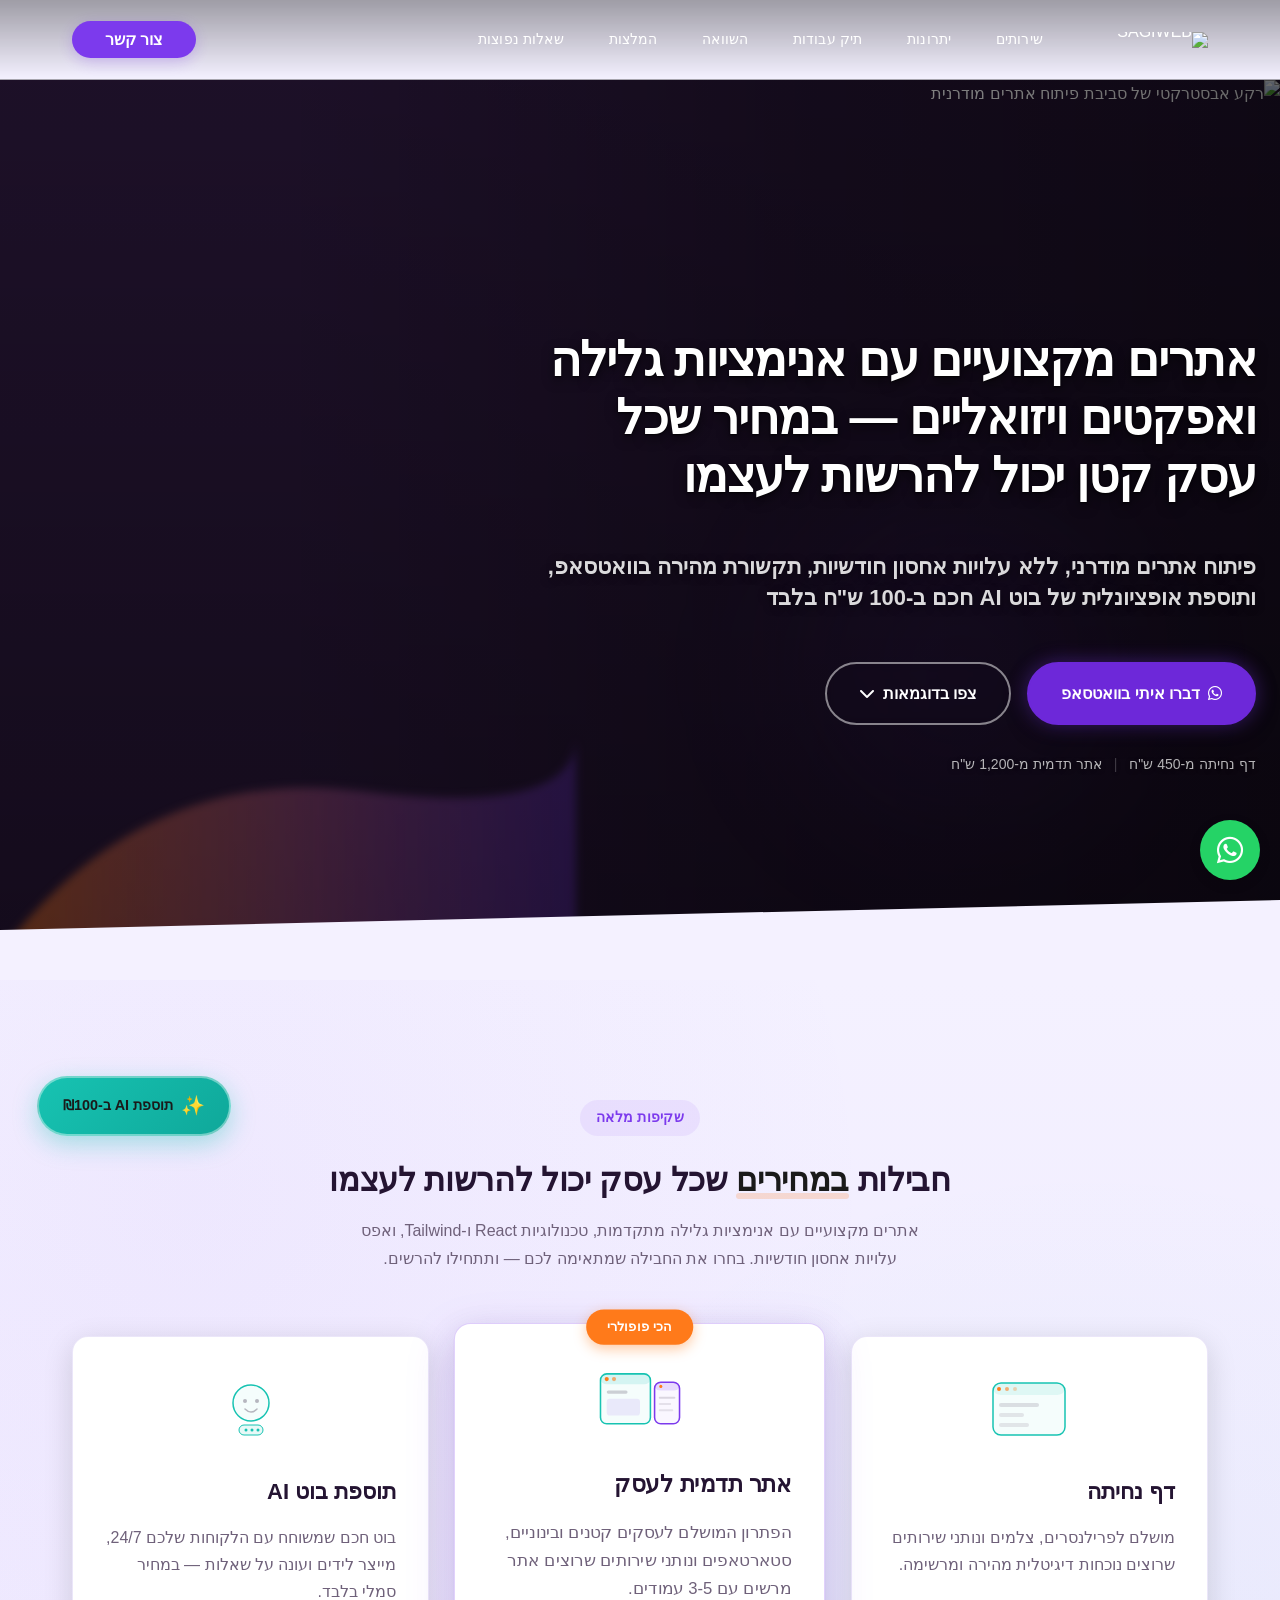
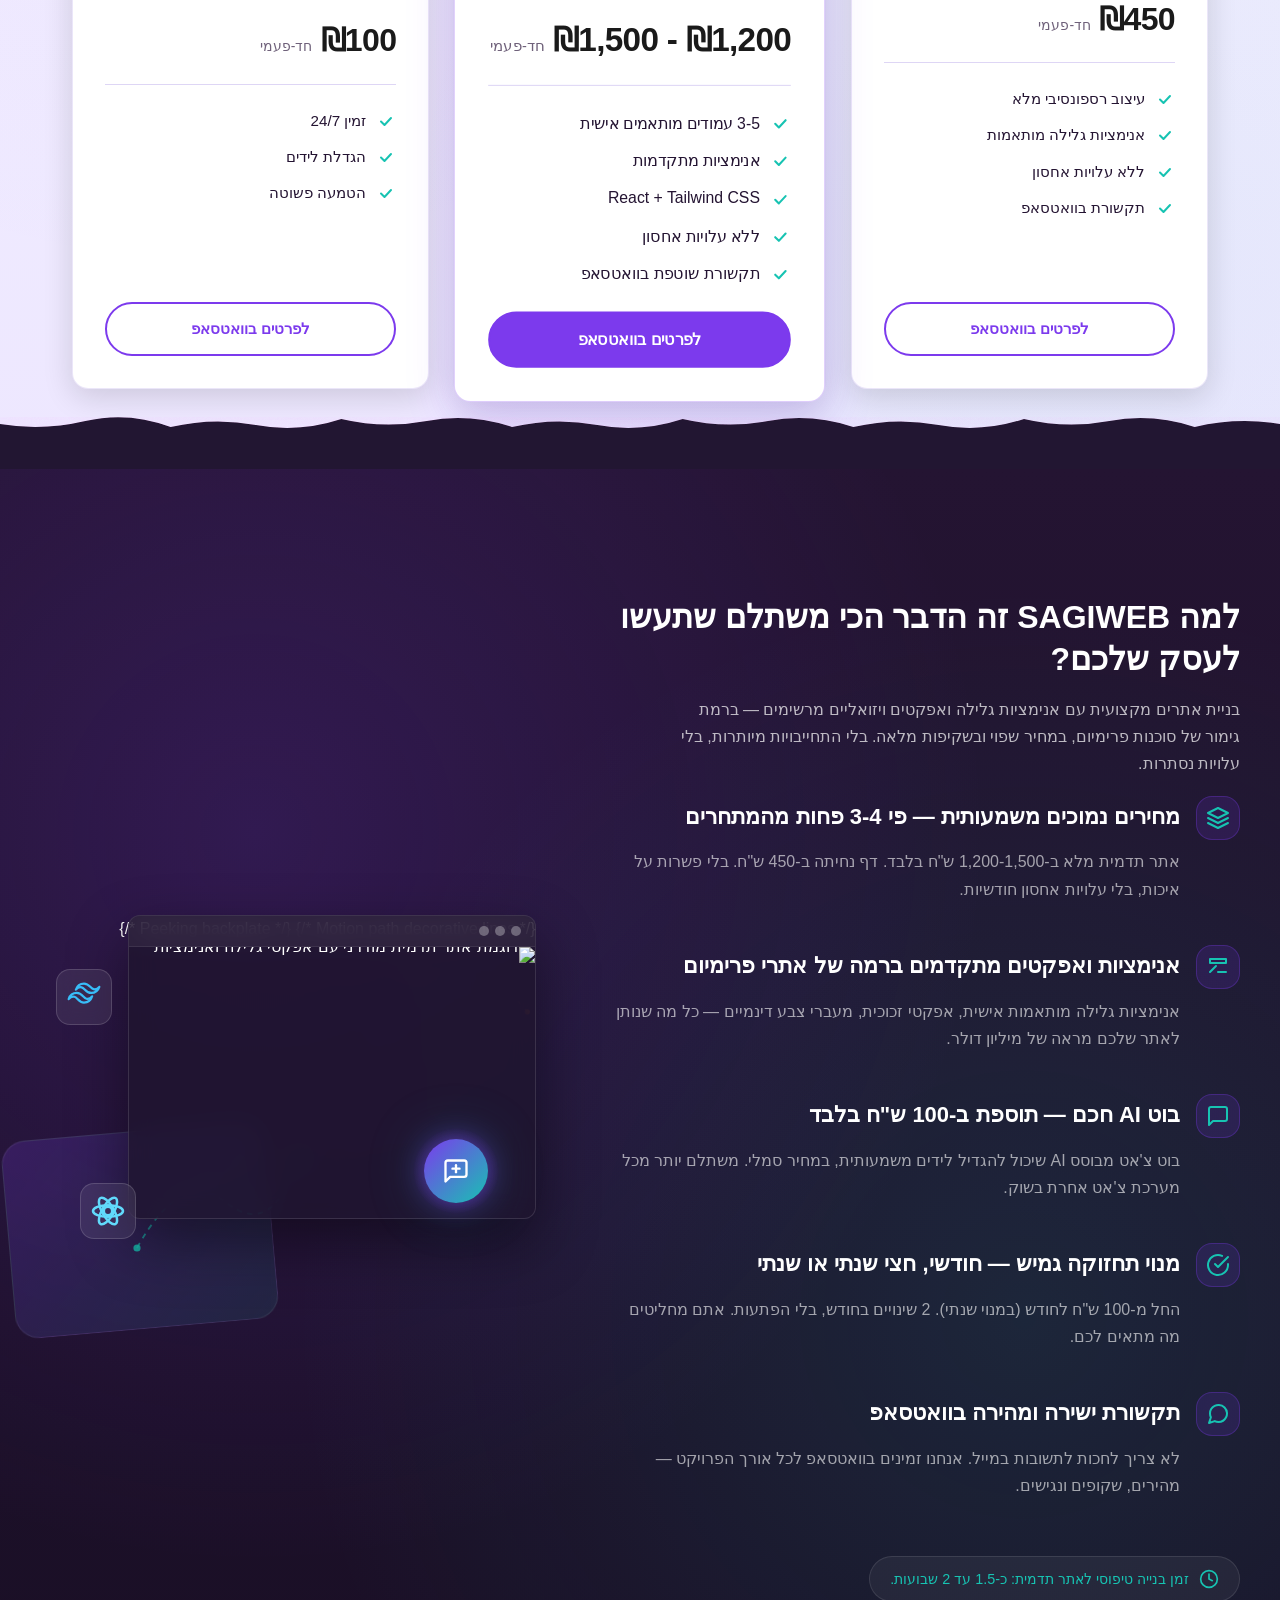
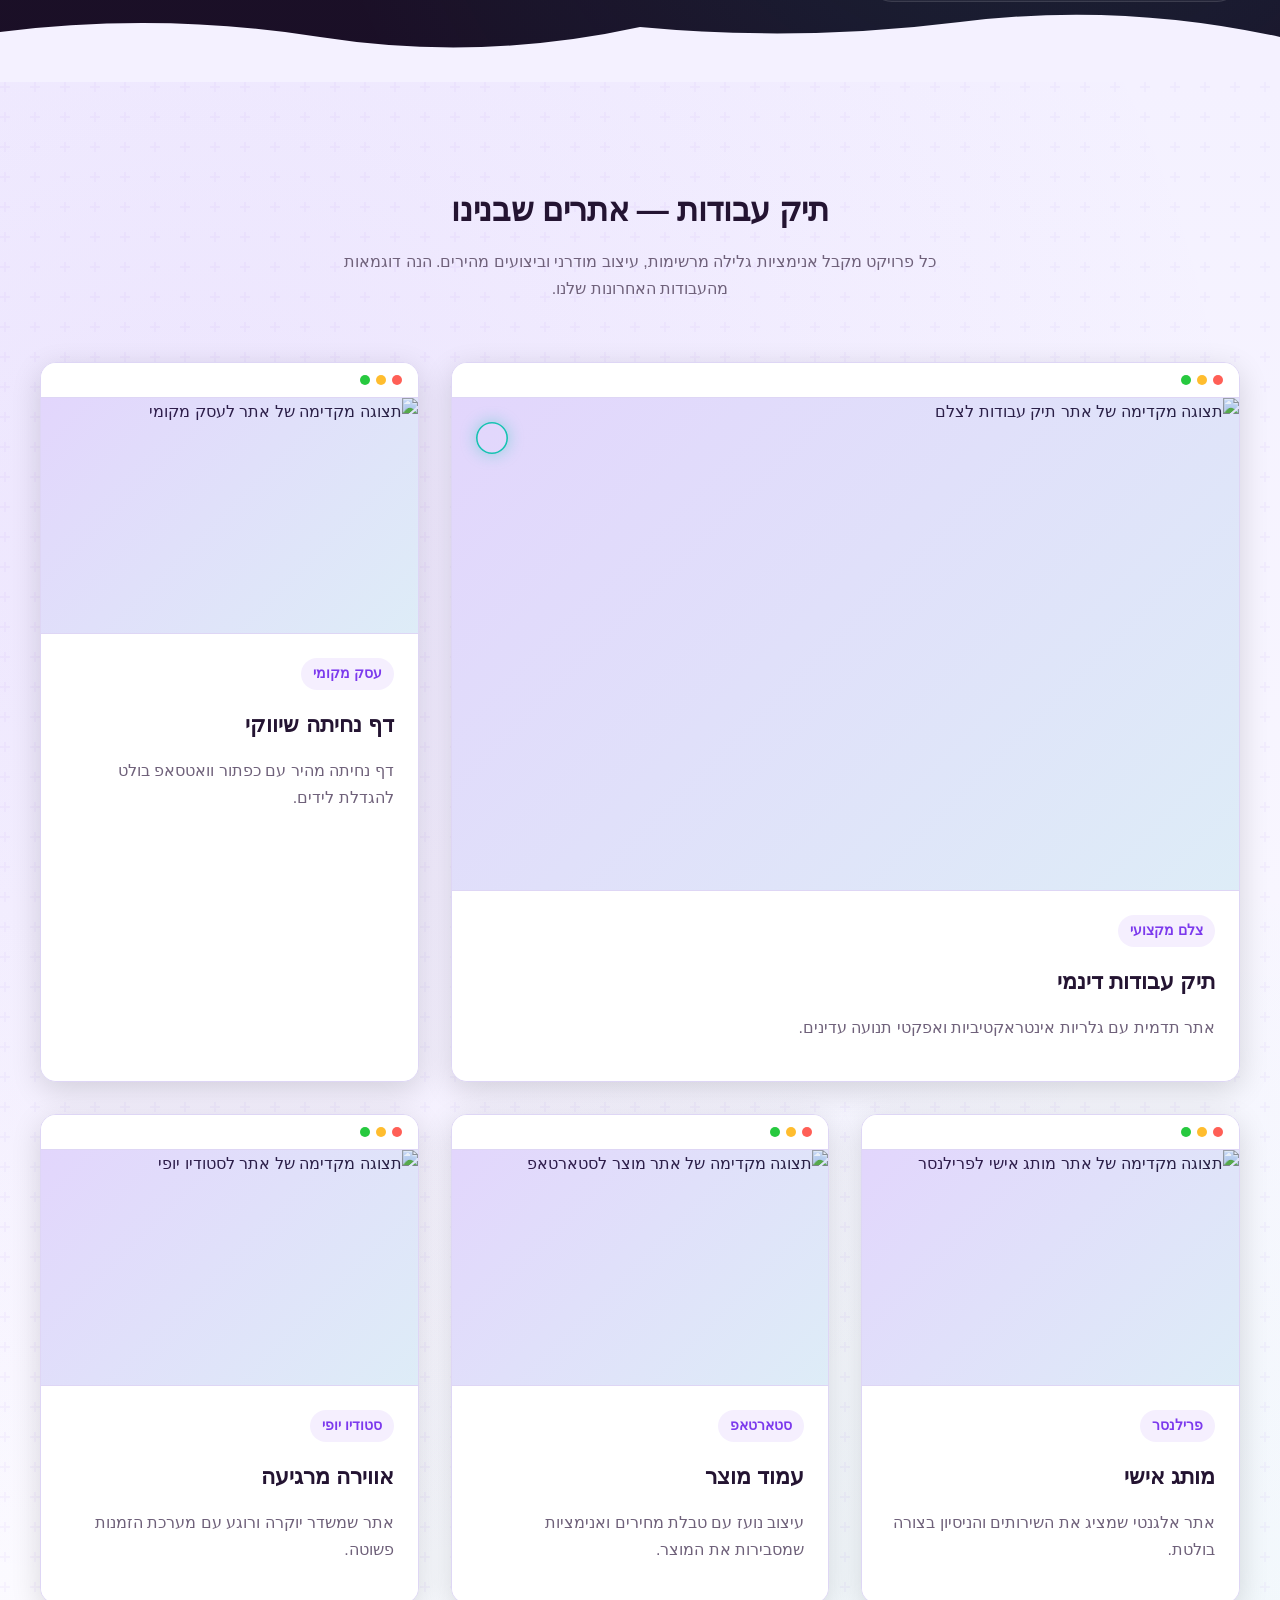
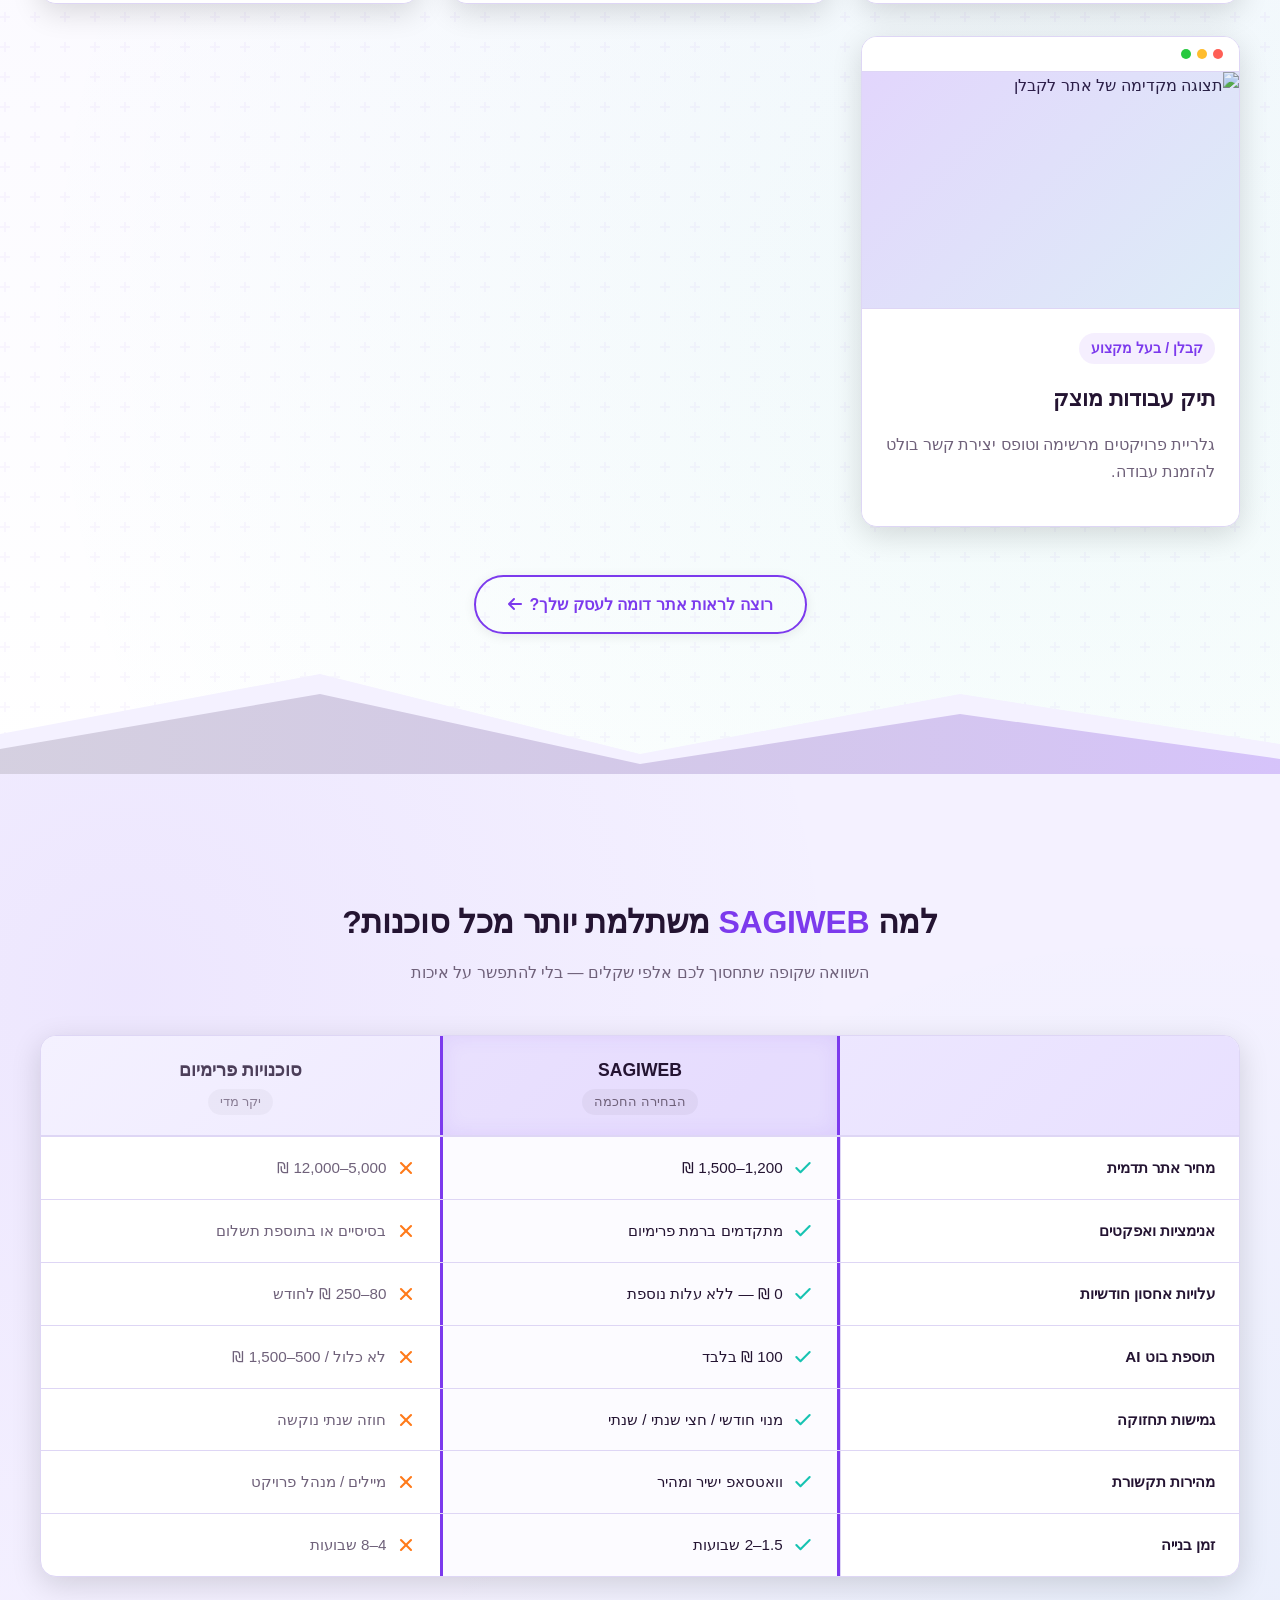
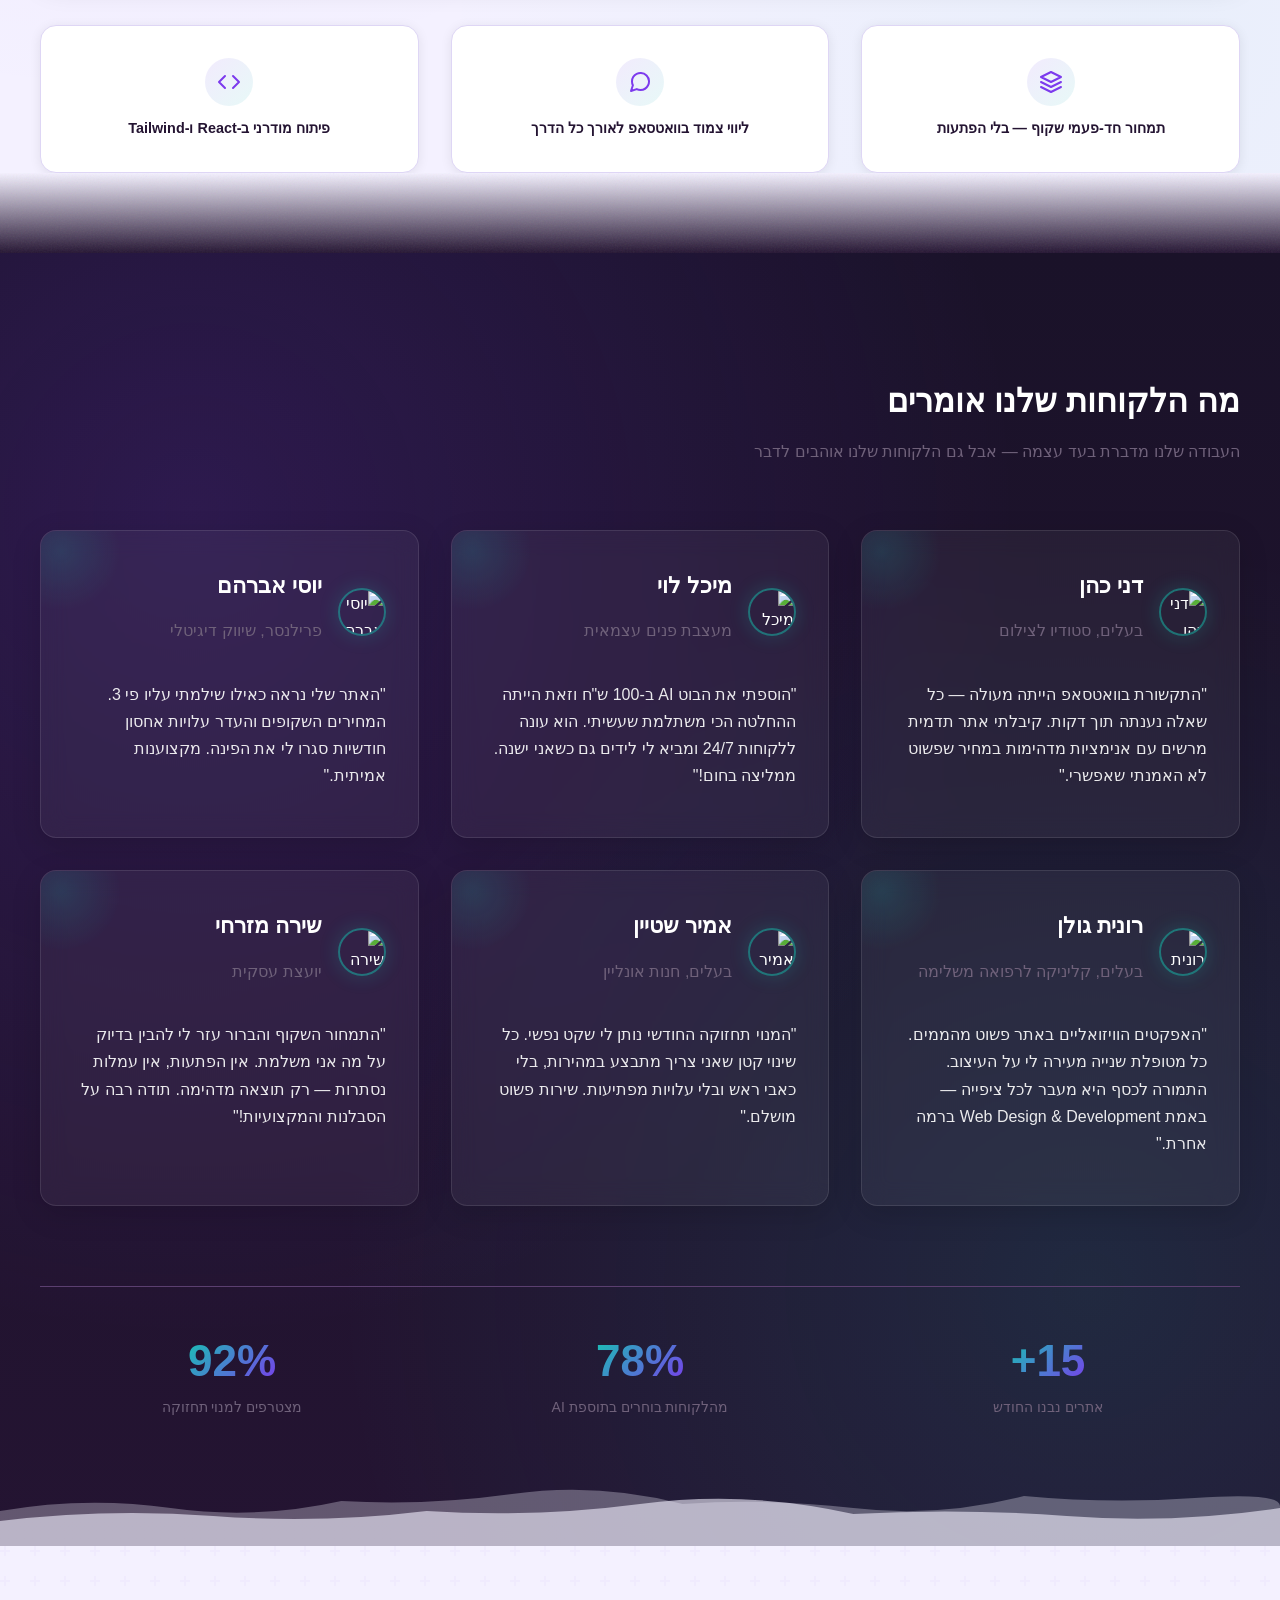
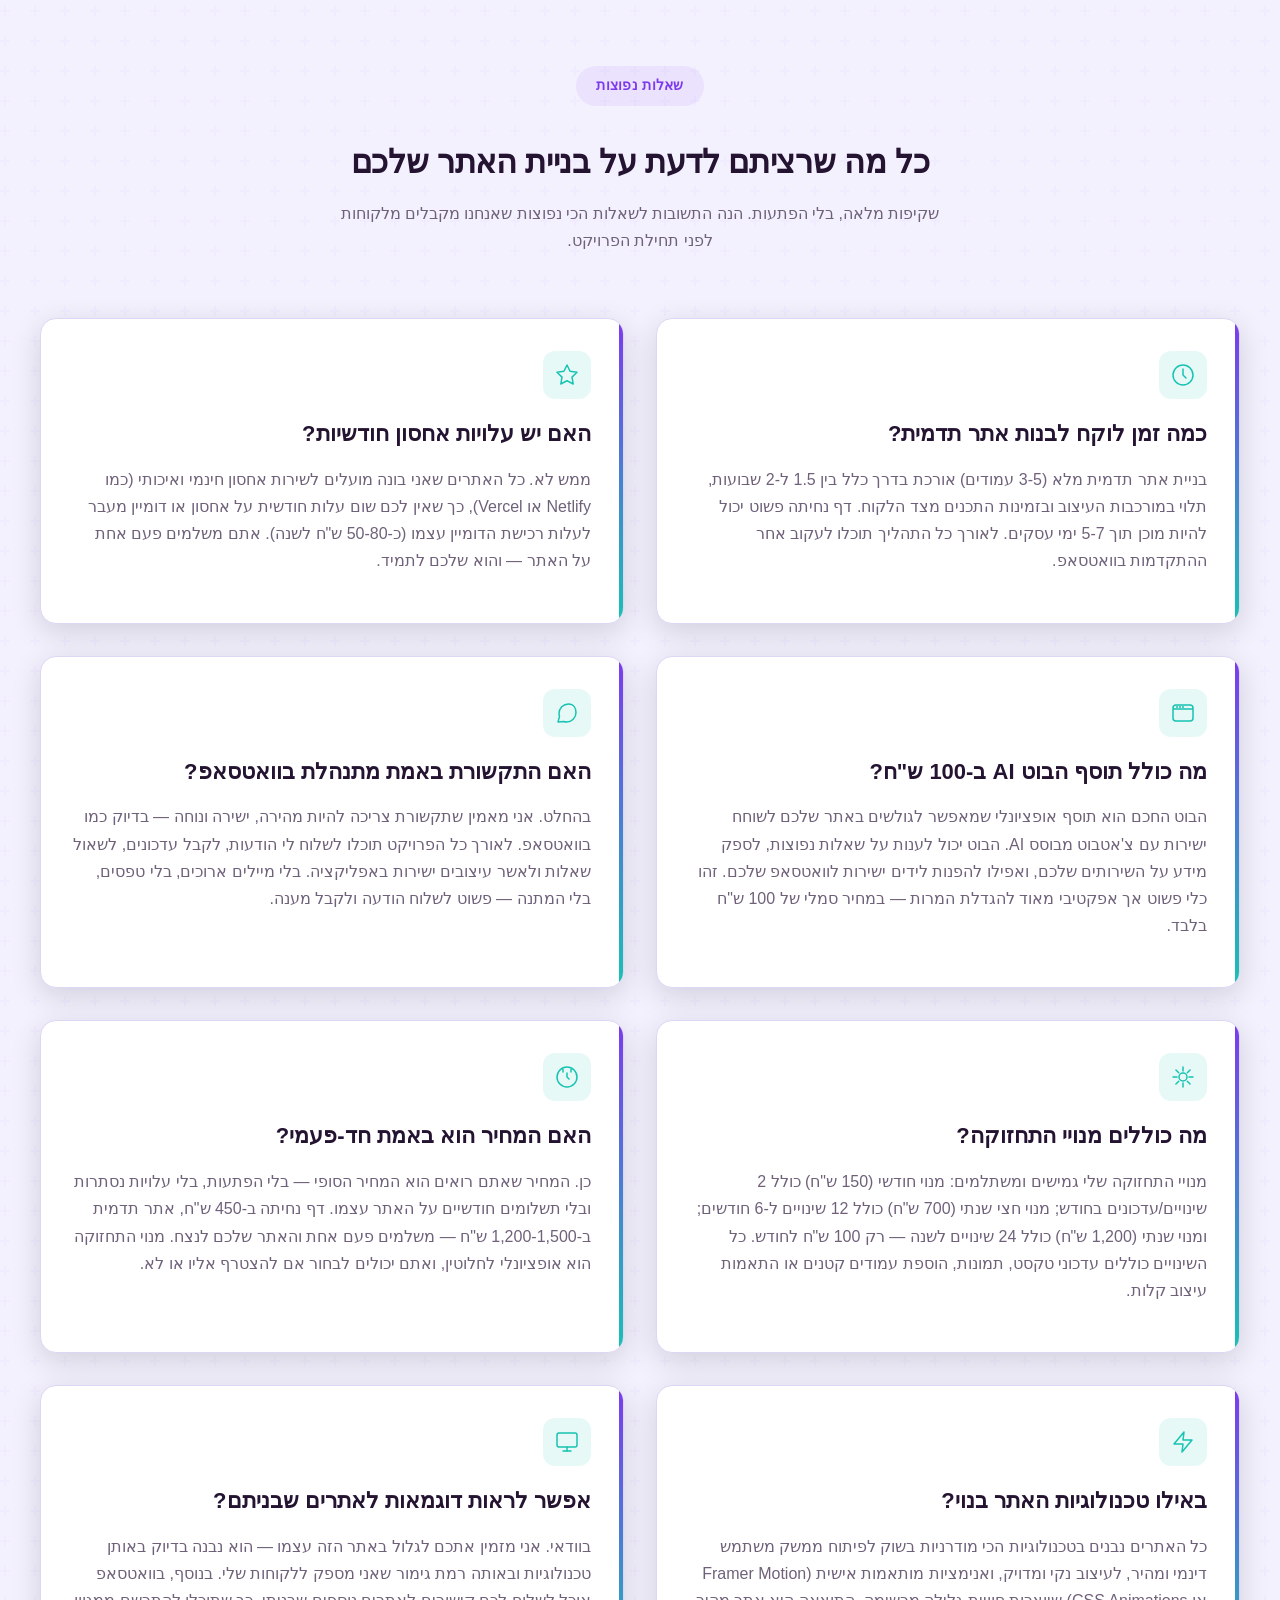
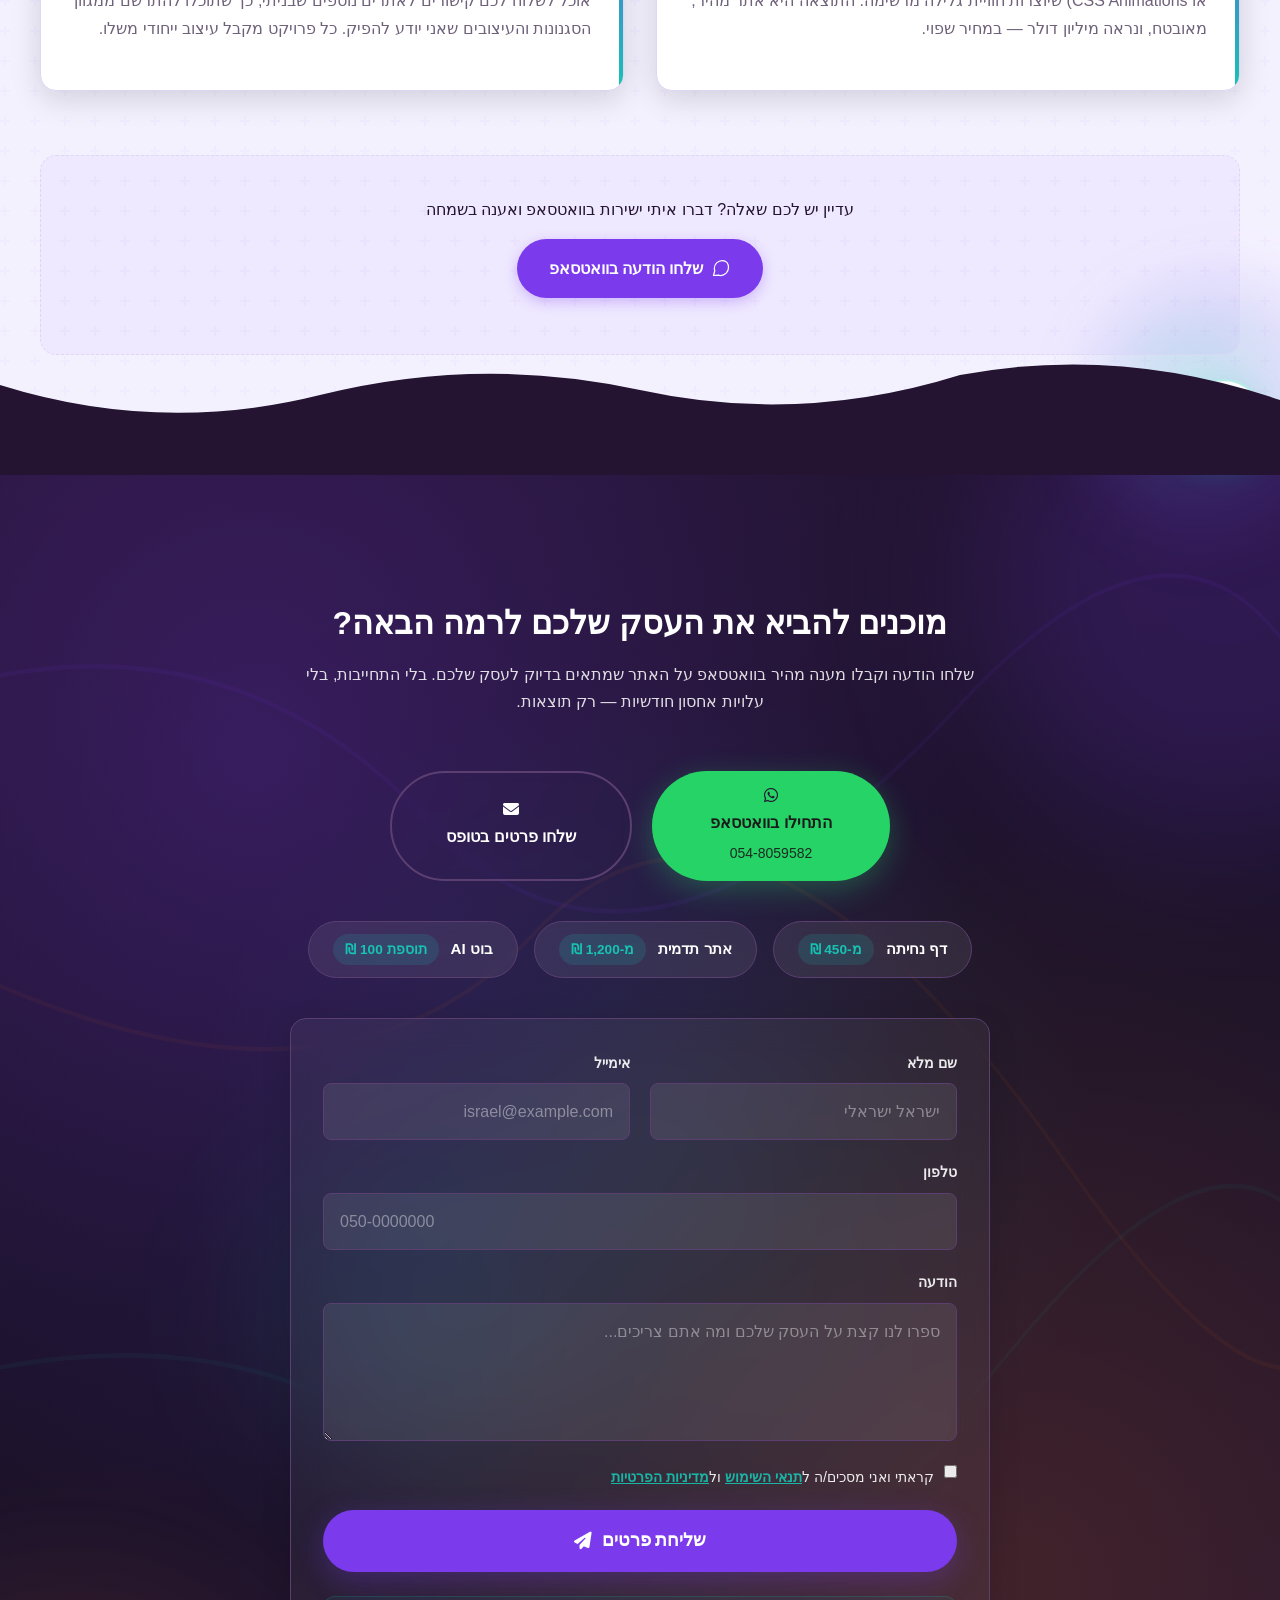
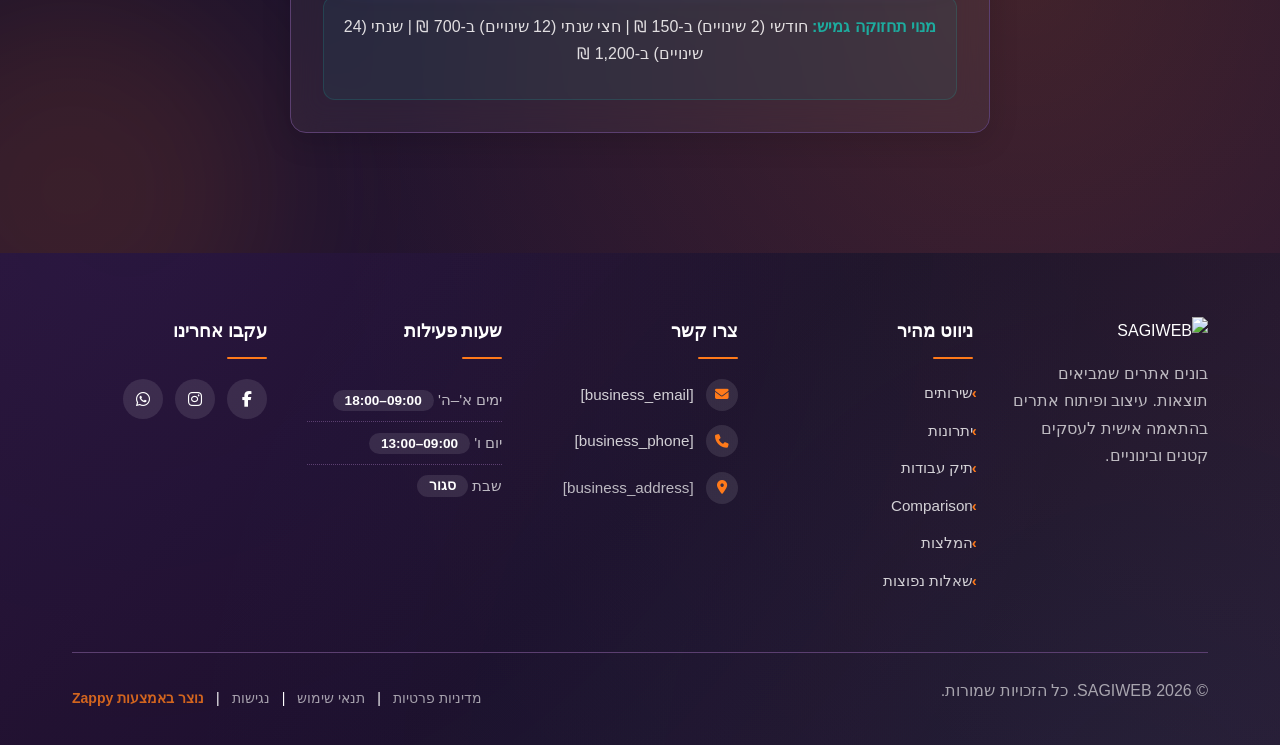
==== commit 631baaec: "Incremental sync: 1 page(s) — text_edit" ====
--- a/public/index.html
+++ b/public/index.html
@@ -1 +1 @@
-<!doctype html><html dir="rtl" lang="he"><head><meta charset="UTF-8"><meta content="width=device-width,initial-scale=1" name="viewport"><meta content="index, follow" name="robots"><title>בניית אתרים מרהיבים עם אנימציות — SAGIWEB</title><meta content="שירות פרילנס ישראלי לבניית אתרים בעיצוב ויזואלי מרשים, אנימציות גלילה ואפקטים מתקדמים. פתרון איכותי ובמחיר הוגן לעסקים קטנים ובינוניים. דברו איתי בוואטסאפ עוד היום!" name="description"><meta content="בניית אתרים, עיצוב אתרים, פיתוח אתרים, אנימציות גלילה, אתרים לעסקים קטנים" name="keywords"><link href="/assets/favicon.ico" rel="icon" type="image/x-icon"><link href="/assets/favicon-16x16.png" rel="icon" type="image/png" sizes="16x16"><link href="/assets/favicon-32x32.png" rel="icon" type="image/png" sizes="32x32"><link href="/assets/favicon-48x48.png" rel="icon" type="image/png" sizes="48x48"><link href="/assets/favicon-192x192.png" rel="icon" type="image/png" sizes="192x192"><link href="/assets/favicon-512x512.png" rel="icon" type="image/png" sizes="512x512"><link href="/assets/apple-touch-icon.png" rel="apple-touch-icon"><script>!function(){"use strict";var t="485b0c4f-6ab4-41a6-80f2-8aeec7674590",e="https://api.zappy5.com/api/analytics/track",a=18e5,n=2592e6,o=!0,i=!0,r=!0;var s=function(){var e="zappy_visitor_"+t,a=null;try{if(a=localStorage.getItem(e)){var o=JSON.parse(a),i=Date.now();if(i-o.created<n)return o.lastSeen=i,localStorage.setItem(e,JSON.stringify(o)),o.id}}catch(t){console.warn("Zappy Analytics: LocalStorage not available")}var r="zv_"+Date.now()+"_"+Math.random().toString(36).substr(2,9);try{localStorage.setItem(e,JSON.stringify({id:r,created:Date.now(),lastSeen:Date.now()}))}catch(t){}return r}(),c=function(){var e="zappy_session_"+t,n=null;try{if(n=sessionStorage.getItem(e)){var o=JSON.parse(n),i=Date.now();if(i-o.timestamp<a)return o.timestamp=i,sessionStorage.setItem(e,JSON.stringify(o)),o.id}}catch(t){console.warn("Zappy Analytics: SessionStorage not available")}var r="zs_"+Date.now()+"_"+Math.random().toString(36).substr(2,9);try{sessionStorage.setItem(e,JSON.stringify({id:r,timestamp:Date.now()}))}catch(t){}return r}();function l(a,n){n=n||{};var o={website_id:t,event_type:a,page_path:window.location.pathname,referrer:document.referrer||"direct",visitor_id:s,session_id:c,metadata:n};if(navigator.sendBeacon){var i=new Blob([JSON.stringify(o)],{type:"application/json"});navigator.sendBeacon(e,i)}else fetch(e,{method:"POST",headers:{"Content-Type":"application/json"},body:JSON.stringify(o),keepalive:!0}).catch(function(t){console.warn("Zappy Analytics: Failed to track event",t)})}o&&l("pageview",{title:document.title,url:window.location.href}),i&&document.addEventListener("click",function(t){var e=t.target;if("BUTTON"===e.tagName||e.closest("button")){var a="BUTTON"===e.tagName?e:e.closest("button");l("click",{element:"button",text:a.textContent.trim().substring(0,100),id:a.id||null,class:a.className||null})}else if("A"===e.tagName||e.closest("a")){var n="A"===e.tagName?e:e.closest("a");l("navigation",{element:"link",text:n.textContent.trim().substring(0,100),href:n.href,external:n.hostname!==window.location.hostname})}},!0),r&&document.addEventListener("submit",function(t){var e=t.target;l("form_submit",{form_id:e.id||null,form_name:e.name||null,form_action:e.action||null,form_method:e.method||"GET"})},!0);var m=Date.now();window.addEventListener("beforeunload",function(){l("page_unload",{time_on_page:Math.floor((Date.now()-m)/1e3),page_path:window.location.pathname})}),window.zappyAnalytics={track:l,getVisitorId:function(){return s},getSessionId:function(){return c}}}()</script><meta content="בניית אתרים מרהיבים עם אנימציות — SAGIWEB" property="og:title"><meta content="שירות פרילנס ישראלי לבניית אתרים בעיצוב ויזואלי מרשים, אנימציות גלילה ואפקטים מתקדמים. פתרון איכותי ובמחיר הוגן לעסקים קטנים ובינוניים. דברו איתי בוואטסאפ עוד היום!" property="og:description"><meta content="summary_large_image" name="twitter:card"><meta content="בניית אתרים מרהיבים עם אנימציות — SAGIWEB" name="twitter:title"><meta content="שירות פרילנס ישראלי לבניית אתרים בעיצוב ויזואלי מרשים, אנימציות גלילה ואפקטים מתקדמים. פתרון איכותי ובמחיר הוגן לעסקים קטנים ובינוניים. דברו איתי בוואטסאפ עוד היום!" name="twitter:description"><meta content="website" property="og:type"><meta content="he_IL" property="og:locale"><link href="https://cdnjs.cloudflare.com/ajax/libs/font-awesome/6.4.0/css/all.min.css" rel="stylesheet"><style>.skip-link{position:absolute;top:0;left:0;transform:translateY(-200%);padding:12px 18px;background:var(--bg-dark,#1a1a1a);color:var(--text-light,#fff);font-weight:600;border-radius:0 0 8px 0;z-index:10000}.skip-link:focus{transform:none;outline:2px solid var(--ring,#fff);outline-offset:2px}:focus-visible{outline:2px solid var(--ring,currentColor);outline-offset:3px}</style><link href="/assets/favicon.ico" rel="icon" type="image/x-icon"><link href="/assets/favicon-16x16.png" rel="icon" type="image/png" sizes="16x16"><link href="/assets/favicon-32x32.png" rel="icon" type="image/png" sizes="32x32"><link href="/assets/favicon-48x48.png" rel="icon" type="image/png" sizes="48x48"><link href="/assets/favicon-192x192.png" rel="icon" type="image/png" sizes="192x192"><link href="/assets/favicon-512x512.png" rel="icon" type="image/png" sizes="512x512"><link href="/assets/apple-touch-icon.png" rel="apple-touch-icon"><link href="https://cdn.jsdelivr.net/npm/vanilla-cookieconsent@3/dist/cookieconsent.css" rel="stylesheet"><script src="https://cdn.jsdelivr.net/npm/vanilla-cookieconsent@3/dist/cookieconsent.umd.js"></script><script src="https://cdn.jsdelivr.net/gh/mickidum/acc_toolbar/acctoolbar/acctoolbar.min.js"></script><link href="/styles.css" rel="stylesheet"><script>window.ZAPPY_WEBSITE_ID="485b0c4f-6ab4-41a6-80f2-8aeec7674590",window.ZAPPY_API_BASE="https://api.zappy5.com"</script><style id="zappy-dropdown-submenu-styles">#navMenu li:has(.sub-menu),.nav-menu li:has(.sub-menu),.navbar li:has(.sub-menu),nav li:has(.sub-menu){position:relative}#navMenu .sub-menu,.nav-menu .sub-menu,.navbar .sub-menu,nav .sub-menu{display:block!important;position:absolute!important;top:100%;left:0;min-width:220px;background:#fff;border-radius:8px;box-shadow:0 8px 25px rgba(0,0,0,.15);padding:8px 0;opacity:0;visibility:hidden;transform:translateY(10px);transition:all .3s ease;z-index:1000;list-style:none;pointer-events:none}#navMenu li:hover>.sub-menu,.nav-menu li:hover>.sub-menu,.navbar li:hover>.sub-menu,nav li:hover>.sub-menu{opacity:1!important;visibility:visible!important;transform:translateY(0)!important;pointer-events:auto!important}.sub-menu li{list-style:none;margin:0;padding:0}.sub-menu a{display:block!important;padding:10px 16px!important;color:var(--text-dark,#333)!important;font-weight:500;text-decoration:none;white-space:nowrap;transition:background-color .2s}.sub-menu .zappy-nav-child>a{padding-left:28px!important;font-size:.9em!important;opacity:.85!important}[dir=rtl] .sub-menu .zappy-nav-child>a,html[lang=ar] .sub-menu .zappy-nav-child>a,html[lang=he] .sub-menu .zappy-nav-child>a{padding-left:10px!important;padding-right:28px!important}.sub-menu .zappy-nav-parent>a{font-weight:600!important}.sub-menu a:hover{background-color:#f5f5f5}[dir=rtl] .nav-menu .sub-menu,[dir=rtl] .navbar .sub-menu,[dir=rtl] nav .sub-menu,html[lang=ar] .nav-menu .sub-menu,html[lang=ar] .navbar .sub-menu,html[lang=ar] nav .sub-menu,html[lang=he] .nav-menu .sub-menu,html[lang=he] .navbar .sub-menu,html[lang=he] nav .sub-menu{left:auto!important;right:0!important}.sub-menu:empty,.sub-menu:not(:has(li)):not(:has(> a)),.sub-menu:not(:has(li:not(.zappy-hidden-menu-item))):not(:has(> a)){display:none!important;opacity:0!important;visibility:hidden!important;pointer-events:none!important}li:has(.menu-group-title):hover>.sub-menu{opacity:1!important;visibility:visible!important;transform:translateY(0)!important;pointer-events:auto!important}#navMenu>li>.menu-group-title,.nav-menu>li>.menu-group-title{display:inline-block;padding:.5rem 1rem;cursor:default;user-select:none}@media (max-width:768px){#navMenu .sub-menu,.nav-menu .sub-menu,.navbar .sub-menu,nav .sub-menu{position:static!important;transform:none!important;box-shadow:none!important;background:0 0!important;max-height:0;overflow:hidden;opacity:0;visibility:hidden;transition:max-height .3s ease,opacity .3s ease;padding:0!important;border-radius:0!important}#navMenu .sub-menu.mobile-expanded,.nav-menu .sub-menu.mobile-expanded,.navbar .sub-menu.mobile-expanded{max-height:none!important;overflow-y:visible!important;opacity:1!important;visibility:visible!important;padding:8px 0 8px 16px!important}[dir=rtl] .sub-menu.mobile-expanded,html[lang=he] .sub-menu.mobile-expanded{padding:8px 16px 8px 0!important}#navMenu li:hover>.sub-menu,.nav-menu li:hover>.sub-menu,.navbar li:hover>.sub-menu,nav li:hover>.sub-menu{opacity:0;visibility:hidden;pointer-events:none}#navMenu li>.sub-menu.mobile-expanded,.nav-menu li>.sub-menu.mobile-expanded,.navbar li>.sub-menu.mobile-expanded,nav li>.sub-menu.mobile-expanded{opacity:1!important;visibility:visible!important;pointer-events:auto!important}#navMenu li:has(.sub-menu),.nav-menu li:has(.sub-menu),.navbar li:has(.sub-menu),nav li:has(.sub-menu){display:flex!important;flex-wrap:wrap!important;align-items:center!important;position:relative!important;min-height:44px!important}#navMenu li:has(.sub-menu)>a,.nav-menu li:has(.sub-menu)>a,.navbar li:has(.sub-menu)>a,nav li:has(.sub-menu)>a{flex:1!important;min-width:0!important}#navMenu li:has(.sub-menu)>.menu-group-title,.nav-menu li:has(.sub-menu)>.menu-group-title,.navbar li:has(.sub-menu)>.menu-group-title,nav li:has(.sub-menu)>.menu-group-title{flex:1!important;min-width:0!important;padding:0!important;line-height:inherit!important}#navMenu li:has(.sub-menu)>.sub-menu,.nav-menu li:has(.sub-menu)>.sub-menu,.navbar li:has(.sub-menu)>.sub-menu,nav li:has(.sub-menu)>.sub-menu{flex-basis:100%!important;width:100%!important}#navMenu li:has(.sub-menu)>a [class*=arrow],#navMenu li:has(.sub-menu)>a [class*=chevron],.nav-menu li:has(.sub-menu)>a .fa-angle-down,.nav-menu li:has(.sub-menu)>a .fa-chevron-down,.nav-menu li:has(.sub-menu)>a [class*=arrow],.nav-menu li:has(.sub-menu)>a [class*=chevron],nav li:has(.sub-menu)>a [class*=arrow],nav li:has(.sub-menu)>a [class*=chevron]{display:none!important;visibility:hidden!important}.mobile-submenu-toggle{display:flex!important;align-items:center!important;justify-content:center!important;width:44px!important;height:auto!important;background:0 0!important;border:none!important;cursor:pointer!important;color:var(--text-light)!important;position:static!important;flex-shrink:0!important;align-self:stretch!important;z-index:2!important;padding:0!important;margin:0!important}.mobile-submenu-toggle::after{content:''!important;width:0!important;height:0!important;border-left:6px solid transparent!important;border-right:6px solid transparent!important;border-top:7px solid currentColor!important;transition:transform .3s ease!important}.mobile-submenu-toggle.expanded::after{transform:rotate(180deg)!important}.sub-menu a{padding:10px 0!important;display:block!important;color:var(--text-light)!important;white-space:normal!important}.sub-menu .zappy-nav-child>a{padding-left:28px!important;font-size:.9em!important;opacity:.85!important}[dir=rtl] .sub-menu .zappy-nav-child>a,html[lang=ar] .sub-menu .zappy-nav-child>a,html[lang=he] .sub-menu .zappy-nav-child>a{padding-left:0!important;padding-right:28px!important}.sub-menu .zappy-nav-parent>a{font-weight:600!important}#navMenu.active,.nav-menu.active{max-width:100vw!important;overflow-x:hidden!important;box-sizing:border-box!important}.navbar .sub-menu li a,.zappy-products-dropdown .sub-menu a,nav.navbar .sub-menu li a{color:var(--text-light)!important}}@media (min-width:769px){.mobile-submenu-toggle{display:none!important}}</style><style id="zappy-widget-visibility">html[dir=rtl] .whatsapp-float{right:20px!important;left:auto!important}html:not([dir]) .whatsapp-float,html[dir=ltr] .whatsapp-float{left:20px!important;right:auto!important}html[dir=rtl] #mic-access-tool-general-button,html[dir=rtl] #mic-init-access-tool #mic-access-tool-general-button,html[dir=rtl] #mic-init-access-tool .mic-access-tool-general-button,html[dir=rtl] ._access-icon,html[dir=rtl] .mic-access-tool-general-button{left:20px!important;right:auto!important}html:not([dir]) #mic-access-tool-general-button,html:not([dir]) #mic-init-access-tool #mic-access-tool-general-button,html:not([dir]) #mic-init-access-tool .mic-access-tool-general-button,html:not([dir]) ._access-icon,html:not([dir]) .mic-access-tool-general-button,html[dir=ltr] #mic-access-tool-general-button,html[dir=ltr] #mic-init-access-tool #mic-access-tool-general-button,html[dir=ltr] #mic-init-access-tool .mic-access-tool-general-button,html[dir=ltr] ._access-icon,html[dir=ltr] .mic-access-tool-general-button{right:20px!important;left:auto!important}@media (max-width:768px){.whatsapp-float{display:flex!important}}@media (min-width:769px){.whatsapp-float{display:flex!important}}@media (max-width:768px){#mic-access-tool-general-button,#mic-init-access-tool #mic-access-tool-general-button,#mic-init-access-tool .mic-access-tool-general-button,._access-icon,.mic-access-tool-general-button{display:flex!important;visibility:visible!important;opacity:1!important;pointer-events:auto!important}#mic-access-tool-box.opened-mic-access-tool,#mic-init-access-tool #mic-access-tool-box.opened-mic-access-tool,.mic-access-tool-box.opened-mic-access-tool{visibility:visible!important;opacity:1!important;pointer-events:auto!important}}@media (min-width:769px){#mic-access-tool-general-button,#mic-init-access-tool #mic-access-tool-general-button,#mic-init-access-tool .mic-access-tool-general-button,._access-icon,.mic-access-tool-general-button{display:flex!important;visibility:visible!important;opacity:1!important;pointer-events:auto!important}#mic-access-tool-box.opened-mic-access-tool,#mic-init-access-tool #mic-access-tool-box.opened-mic-access-tool,.mic-access-tool-box.opened-mic-access-tool{visibility:visible!important;opacity:1!important;pointer-events:auto!important}}</style></head><body><a href="#main" class="skip-link">דלג לתוכן הראשי</a><nav class="navbar" dir="rtl"><button class="mobile-toggle" aria-label="Menu" id="mobileToggle"><svg viewBox="0 0 24 24" fill="none" height="24" width="24" class="hamburger-icon"><path d="M3 12h18M3 6h18M3 18h18" stroke="currentColor" stroke-width="2" stroke-linecap="round"></path></svg> <svg viewBox="0 0 24 24" fill="none" height="24" width="24" class="close-icon" style="display:none"><path d="M18 6L6 18M6 6l12 12" stroke="currentColor" stroke-width="2" stroke-linecap="round"></path></svg></button> <button class="phone-header-btn" aria-label="Call" data-phone="[business_phone]"><svg viewBox="0 0 24 24" fill="currentColor" height="20" width="20"><path d="M22 16.92v3a2 2 0 0 1-2.18 2 19.79 19.79 0 0 1-8.63-3.07 19.5 19.5 0 0 1-6-6 19.79 19.79 0 0 1-3.07-8.67A2 2 0 0 1 4.11 2h3a2 2 0 0 1 2 1.72 12.84 12.84 0 0 0 .7 2.81 2 2 0 0 1-.45 2.11L8.09 9.91a16 16 0 0 0 6 6l1.27-1.27a2 2 0 0 1 2.11-.45 12.84 12.84 0 0 0 2.81.7A2 2 0 0 1 22 16.92z"></path></svg></button><div class="nav-container"><div class="nav-right-group"><div class="nav-brand"><a href="/" class="logo-link"><img alt="SAGIWEB" src="/assets/site-----image-1.webp" class="logo"></a></div><ul class="nav-menu" id="navMenu"><li><a href="#services">שירותים</a></li><li><a href="#benefits">יתרונות</a></li><li><a href="#portfolio">תיק עבודות</a></li><li><a href="#comparison">השוואה</a></li><li><a href="#testimonials">המלצות</a></li><li><a href="#faq">שאלות נפוצות</a></li><li class="mobile-contact-link nav-cta-mobile-item"><a href="#cta" class="nav-cta-btn">צור קשר</a></li></ul></div><div class="nav-cta-container"><a href="#cta" class="nav-cta-btn">צור קשר</a></div></div></nav><script>window.addEventListener("load",function(){const e=document.querySelector(".navbar, nav, header");if(!e)return void console.log("[Navbar] Navbar element not found");let t=document.getElementById("mobileToggle")||document.querySelector(".mobile-toggle")||document.querySelector(".hamburger")||document.querySelector(".hamburger-menu")||document.querySelector(".menu-toggle")||document.querySelector(".burger-menu")||document.querySelector('[aria-label="Menu"]')||document.querySelector('[aria-label="תפריט"]');const o=document.querySelector(".phone-header-btn"),n=window.getComputedStyle(e);let r=n.backgroundColor;if(console.log("[Navbar] Initial navbar background:",r),"transparent"===r||"rgba(0, 0, 0, 0)"===r||r.startsWith("rgba")&&r.includes(", 0)")){const e=n.backgroundImage;if(e&&"none"!==e)console.log("[Navbar] Navbar has background image/gradient, using dark text"),r="rgb(240, 240, 240)";else{const e=window.getComputedStyle(document.body).backgroundColor;console.log("[Navbar] Navbar transparent, using body background:",e),r=e}}const a=r.match(/\d+/g);if(a&&a.length>=3){const e=(.299*parseInt(a[0])+.587*parseInt(a[1])+.114*parseInt(a[2]))/255;console.log("[Navbar] Mobile button colors preserved from Claude CSS (luminance:",e.toFixed(2)+")");const n=document.createElement("style");n.id="zappy-mobile-nav-fix";document.documentElement.lang;document.documentElement.dir,n.textContent='\n        /* Hide mobile buttons on desktop, show only on mobile */\n        @media (min-width: 769px) {\n          .mobile-toggle,\n          .phone-header-btn {\n            display: none !important;\n          }\n        }\n        \n        /* Show and position mobile buttons correctly on mobile */\n        @media (max-width: 768px) {\n          .navbar,\n          nav.navbar {\n            min-height: 70px !important;\n          }\n\n          .mobile-toggle,\n          .phone-header-btn {\n            position: absolute !important;\n            top: 0 !important;\n            bottom: 0 !important;\n            margin-top: auto !important;\n            margin-bottom: auto !important;\n            transform: none !important;\n            z-index: 1001 !important;\n            display: flex !important;\n            align-items: center !important;\n            justify-content: center !important;\n            width: 36px !important;\n            height: 36px !important;\n            border-radius: 50% !important;\n            border: none !important;\n            cursor: pointer !important;\n            padding: 6px !important;\n            background: none !important;\n            color: var(--nav-text, var(--text-light)) !important;\n            touch-action: manipulation !important;\n            -webkit-tap-highlight-color: transparent !important;\n          }\n\n          html[data-zappy-site-type="ecommerce"] .phone-header-btn,\n          body[data-zappy-site-type="ecommerce"] .phone-header-btn,\n          html[data-zappy-site-type="ecommerce"] header .phone-header-btn,\n          html[data-zappy-site-type="ecommerce"] nav .phone-header-btn {\n            display: none !important;\n            visibility: hidden !important;\n            width: 0 !important;\n            height: 0 !important;\n            min-width: 0 !important;\n            overflow: hidden !important;\n          }\n          \n          /* LTR positioning (default): hamburger LEFT, phone RIGHT */\n          html:not([dir="rtl"]):not([lang="he"]):not([lang="ar"]) .mobile-toggle,\n          html[dir="ltr"] .mobile-toggle {\n            left: 12px !important;\n            right: auto !important;\n          }\n          html:not([dir="rtl"]):not([lang="he"]):not([lang="ar"]) .phone-header-btn,\n          html[dir="ltr"] .phone-header-btn {\n            right: 12px !important;\n            left: auto !important;\n          }\n          \n          /* RTL positioning: hamburger RIGHT, phone LEFT */\n          html[dir="rtl"] .mobile-toggle,\n          html[lang="he"] .mobile-toggle,\n          html[lang="ar"] .mobile-toggle {\n            right: 12px !important;\n            left: auto !important;\n          }\n          html[dir="rtl"] .phone-header-btn,\n          html[lang="he"] .phone-header-btn,\n          html[lang="ar"] .phone-header-btn {\n            left: 12px !important;\n            right: auto !important;\n          }\n          \n          /* CRITICAL: Ensure nav-container has min-height on mobile */\n          /* All children are positioned absolutely/fixed on mobile, so height:auto collapses to 0 */\n          .nav-container {\n            min-height: 70px !important;\n            position: relative !important;\n          }\n          \n          /* Ensure SVG icons are properly sized and inherit color */\n          .mobile-toggle svg,\n          .phone-header-btn svg {\n            width: 24px !important;\n            height: 24px !important;\n            /* Don\'t force display - let JavaScript control hamburger/close toggle */\n          }\n          \n          /* Reset nav-cta-container on mobile - remove desktop box-shadow/padding */\n          /* that creates a visible ghost box when CTA button is hidden */\n          .nav-cta-container {\n            box-shadow: none !important;\n            padding: 0 !important;\n          }\n          \n          /* Hide nav-cta-container entirely on mobile when there\'s no lang-switcher */\n          /* (only the CTA button is inside, and it\'s hidden on mobile) */\n          .nav-cta-container:not(:has(.lang-switcher)) {\n            display: none !important;\n          }\n          \n          /* CRITICAL: Prevent hero image fade gradient from bleeding over headline text */\n          /* The .image-fade-gradient has bottom: -30px (extends below parent) */\n          /* On mobile stacked layout, this overlaps the h1 text below the image */\n          .hero-image-column {\n            overflow: hidden !important;\n          }\n          .image-fade-gradient {\n            bottom: 0 !important;\n          }\n          \n          /* Hide desktop language switcher on mobile - hamburger menu handles it */\n          /* High specificity to override stored CSS */\n          .lang-switcher,\n          .nav-cta-container .lang-switcher,\n          .nav-container .lang-switcher,\n          .navbar .lang-switcher,\n          .navbar .nav-cta-container .lang-switcher {\n            display: none !important;\n          }\n        }\n      ';const r=document.getElementById("zappy-mobile-nav-fix");r&&r.remove(),document.head.appendChild(n),console.log("[Navbar] Critical CSS injected for mobile nav positioning");const i=window.innerWidth<=768;if(t){const e=t.querySelector(".hamburger-icon"),o=t.querySelector(".close-icon");e&&(e.style.setProperty("width","24px","important"),e.style.setProperty("height","24px","important"),e.style.setProperty("display","block","important")),o&&(o.style.setProperty("width","24px","important"),o.style.setProperty("height","24px","important"),o.style.setProperty("display","none","important")),i?(t.style.setProperty("position","absolute","important"),t.style.setProperty("top","0","important"),t.style.setProperty("bottom","0","important"),t.style.setProperty("margin-top","auto","important"),t.style.setProperty("margin-bottom","auto","important"),t.style.setProperty("transform","none","important"),t.style.setProperty("z-index","1001","important"),t.style.removeProperty("left"),t.style.removeProperty("right"),console.log("[Navbar] Mobile toggle positioning applied (mobile viewport)")):(t.style.removeProperty("position"),t.style.removeProperty("top"),t.style.removeProperty("transform"),t.style.removeProperty("z-index"),t.style.removeProperty("left"),t.style.removeProperty("right"),console.log("[Navbar] Desktop viewport - cleared mobile toggle inline positioning"))}if(o){const e=o.querySelector("svg");e&&(e.style.width="24px",e.style.height="24px",e.setAttribute("width","24"),e.setAttribute("height","24")),i?(o.style.setProperty("position","absolute","important"),o.style.setProperty("top","0","important"),o.style.setProperty("bottom","0","important"),o.style.setProperty("margin-top","auto","important"),o.style.setProperty("margin-bottom","auto","important"),o.style.setProperty("transform","none","important"),o.style.setProperty("z-index","1001","important"),o.style.removeProperty("left"),o.style.removeProperty("right"),console.log("[Navbar] Phone button positioning applied (mobile viewport)")):(o.style.removeProperty("position"),o.style.removeProperty("top"),o.style.removeProperty("transform"),o.style.removeProperty("z-index"),o.style.removeProperty("left"),o.style.removeProperty("right"),console.log("[Navbar] Desktop viewport - cleared phone button inline positioning"))}}else console.log("[Navbar] Could not parse background color:",r);t=document.getElementById("mobileToggle")||document.querySelector(".mobile-toggle")||document.querySelector(".hamburger")||document.querySelector(".hamburger-menu")||document.querySelector(".menu-toggle")||document.querySelector(".burger-menu")||document.querySelector('[aria-label="Menu"]')||document.querySelector('[aria-label="תפריט"]');const i=document.getElementById("navMenu")||document.querySelector(".nav-menu")||document.querySelector(".nav-links")||document.querySelector("nav ul:not(.submenu)");if(!t||!i)return void console.log("[Navbar] Mobile toggle or menu not found:",{toggle:!!t,menu:!!i});i.id||(i.id="navMenu"),console.log("[Navbar] Initializing mobile menu...");const l=t.cloneNode(!0);t.parentNode.replaceChild(l,t);var s=0;function p(e){var t=Date.now();t-s<300||(s=t,function(e){e.preventDefault(),e.stopPropagation();const t=l.querySelector(".hamburger-icon"),o=l.querySelector(".close-icon");i.classList.contains("active")?(i.classList.remove("active"),t&&t.style.setProperty("display","block","important"),o&&o.style.setProperty("display","none","important"),document.body.style.overflow="",document.body.classList.remove("menu-open"),console.log("[Navbar] Menu closed")):(i.classList.add("active"),t&&t.style.setProperty("display","none","important"),o&&o.style.setProperty("display","block","important"),document.body.style.overflow="hidden",document.body.classList.add("menu-open"),console.log("[Navbar] Menu opened"))}(e))}l.addEventListener("click",p),l.addEventListener("touchend",p),document.addEventListener("keydown",function(e){if(("Escape"===e.key||"Esc"===e.key)&&i.classList.contains("active")){const e=l.querySelector(".hamburger-icon"),t=l.querySelector(".close-icon");i.classList.remove("active"),e&&e.style.setProperty("display","block","important"),t&&t.style.setProperty("display","none","important"),document.body.style.overflow="",document.body.classList.remove("menu-open"),console.log("[Navbar] Menu closed (Escape)")}}),i.querySelectorAll("a").forEach(function(e){e.addEventListener("click",function(){if("#"===this.getAttribute("href"))return;const e=l.querySelector(".hamburger-icon"),t=l.querySelector(".close-icon");i.classList.remove("active"),e&&e.style.setProperty("display","block","important"),t&&t.style.setProperty("display","none","important"),document.body.style.overflow="",document.body.classList.remove("menu-open"),console.log("[Navbar] Menu closed (link clicked)")})});var m=i.querySelectorAll(".dropdown-toggle");m.forEach(function(e){e.addEventListener("click",function(e){e.preventDefault(),e.stopPropagation();var t=this.closest(".nav-dropdown");t&&(t.parentNode.querySelectorAll(".nav-dropdown.open").forEach(function(e){e!==t&&e.classList.remove("open")}),t.classList.toggle("open"),console.log("[Navbar] Dropdown toggled:",t.classList.contains("open")?"open":"closed"))})}),document.addEventListener("click",function(e){e.target.closest(".nav-dropdown")||document.querySelectorAll(".nav-dropdown.open").forEach(function(e){e.classList.remove("open")})}),console.log("[Navbar] Dropdown handlers initialized for "+m.length+" dropdowns"),o&&o.addEventListener("click",function(){const e=document.querySelectorAll('a[href^="tel:"]'),t=e.length>0?e[0].getAttribute("href").replace("tel:",""):"[business_phone]";window.location.href="tel:"+t,console.log("[Navbar] Phone button clicked")}),console.log("[Navbar] Mobile menu initialized successfully")})</script><main id="main"><section class="index-hero-section" data-band-index="0" data-layout-spec="בית-hero" id="hero" data-hero-type="fullscreen-scrim"><div class="index-hero-section__bg-media"><div data-element-id="img-1783298885923-ujqeu0h39" data-element-type="image" data-zappy-wrapper-margins-applied="true" data-zappy-zoom-clip="true" data-zappy-zoom-wrapper="true" data-zappy-zoom-wrapper-align="center" data-zappy-zoom-wrapper-width-mode="full" style="position:absolute !important;top:0px !important;left:0px !important;width:100% !important;height:100% !important;max-width:none !important;margin-left:0px !important;margin-right:0px !important;z-index:1 !important;overflow:hidden !important"><img alt="רקע אבסטרקטי של סביבת פיתוח אתרים מודרנית" src="/assets/site-index-hero-image-1.webp" data-context="A cinematic abstract website-building workspace: blurred modern browser windows with gradient mesh lighting, floating code-like interface shapes, subtle paper grain texture, and vibrant purple-to-orange dusk tones. The image should feel tech-forward, premium, and slightly abstract, suitable for a web design freelancer hero section." data-placeholder="index-hero-image-1" height="600" loading="eager" width="1200" class="index-hero-section__bg-img" data-element-id="img-1783298885923-ujqeu0h39" data-element-type="image" data-hero-background="true" data-hero-bg="true" data-zappy-zoom="1" fetchpriority="high" style="object-position:50% 50%;position:absolute !important;margin:0px !important;left:0% !important;top:0% !important;width:100% !important;height:100% !important;max-width:none !important;max-height:none !important;display:block !important;object-fit:cover !important"></div></div><div class="index-hero-section__scrim" aria-hidden="true"></div><div class="index-hero-section__decorations" aria-hidden="true"><svg viewBox="0 0 400 200" class="index-hero-section__brush-stroke" preserveAspectRatio="none" xmlns="http://www.w3.org/2000/svg"><path d="M0,180 Q100,40 250,60 T400,20 L400,200 L0,200 Z" fill="url(#brushGradient)" opacity="0.85"></path><defs><linearGradient id="brushGradient" x1="0%" x2="100%" y1="0%" y2="0%"><stop offset="0%" stop-color="var(--secondary)" stop-opacity="0.9"></stop><stop offset="100%" stop-color="var(--primary)" stop-opacity="0.7"></stop></linearGradient></defs></svg><div class="index-hero-section__glow-orb"></div></div><div class="index-hero-section__overlay"><h1 class="index-hero-section__headline">אתרים מקצועיים עם אנימציות גלילה ואפקטים ויזואליים — במחיר שכל עסק קטן יכול להרשות לעצמו</h1><h3 class="index-hero-section__subtitle">פיתוח אתרים מודרני, ללא עלויות אחסון חודשיות, תקשורת מהירה בוואטסאפ, ותוספת אופציונלית של בוט AI חכם ב-100 ש"ח בלבד</h3><div class="index-hero-section__actions"><a href="https://wa.me/972548059582" class="index-hero-section__cta index-hero-section__cta--primary" target="_blank" rel="noopener noreferrer" data-element-id="btn-1783299113156-g66mw5h72" data-element-type="button" data-native-element="true" style="outline:none;background-color:rgb(109, 40, 217) !important;background-image:none !important;border-color:rgb(109, 40, 217) !important;color:rgb(255, 255, 255) !important"><i class="fab fa-whatsapp" aria-hidden="true" data-element-id="icon-1783298885922-jsnr71ved" data-element-type="icon" data-icon-type="fontawesome"></i> <span>דברו איתי בוואטסאפ</span> </a><a href="#examples" class="index-hero-section__cta index-hero-section__cta--secondary"><span>צפו בדוגמאות</span> <i class="fas fa-chevron-down" aria-hidden="true" data-element-id="icon-1783298885922-ppj1euig2" data-element-type="icon" data-icon-type="fontawesome"></i></a></div><div class="index-hero-section__trust-line"><span>דף נחיתה מ-450 ש"ח</span> <span class="index-hero-section__trust-divider" aria-hidden="true">|</span> <span>אתר תדמית מ-1,200 ש"ח</span></div></div><div class="index-hero-section__divider-wrapper" aria-hidden="true"><svg viewBox="0 0 1200 80" xmlns="http://www.w3.org/2000/svg" preserveAspectRatio="none" aria-hidden="true" data-no-icon-edit="true"><defs><linearGradient id="dividerGradient" x1="0%" x2="100%" y1="0%" y2="0%"><stop offset="0%" stop-color="var(--primary)" stop-opacity="0.8"></stop><stop offset="100%" stop-color="var(--secondary)" stop-opacity="0.6"></stop></linearGradient></defs><path d="M0,80 L0,30 L1200,0 L1200,80 Z" fill="var(--bg-light)"></path></svg></div></section><section class="index-services-section" data-band-index="1" data-layout-spec="בית-services" id="services" dir="rtl"><div class="index-services-section__container"><div class="index-services-section__intro"><span class="index-services-section__label">שקיפות מלאה</span><h2 class="index-services-section__title">חבילות <span class="index-services-section__title-accent" style="color:#1A1A1A !important">במחירים</span> שכל עסק יכול להרשות לעצמו</h2><p class="index-services-section__subtitle">אתרים מקצועיים עם אנימציות גלילה מתקדמות, טכנולוגיות React ו-Tailwind, ואפס עלויות אחסון חודשיות. בחרו את החבילה שמתאימה לכם — ותתחילו להרשים.</p></div><div class="index-services-section__grid"><article class="index-services-card index-services-card--landing"><div class="index-services-card__illustration"><svg viewBox="0 0 80 60" fill="none" data-element-type="icon" data-icon-type="svg" xmlns="http://www.w3.org/2000/svg"><rect height="52" width="72" fill="rgba(23,195,178,0.04)" rx="8" x="4" y="4" stroke="var(--accent)" stroke-width="1.5"></rect><rect height="12" width="72" fill="var(--accent)" rx="8" x="4" y="4" fill-opacity="0.1"></rect><circle cx="10" cy="10" r="2" fill="var(--secondary)"></circle><circle cx="18" cy="10" r="2" fill="var(--secondary)" fill-opacity="0.6"></circle><circle cx="26" cy="10" r="2" fill="var(--secondary)" fill-opacity="0.3"></circle><rect height="4" width="40" fill="var(--text-muted)" rx="2" x="10" y="24" fill-opacity="0.2"></rect><rect height="4" width="25" fill="var(--text-muted)" rx="2" x="10" y="34" fill-opacity="0.15"></rect><rect height="4" width="30" fill="var(--text-muted)" rx="2" x="10" y="44" fill-opacity="0.15"></rect></svg></div><div class="index-services-card__content"><h3 class="index-services-card__title">דף נחיתה</h3><p class="index-services-card__desc">מושלם לפרילנסרים, צלמים ונותני שירותים שרוצים נוכחות דיגיטלית מהירה ומרשימה.</p><div class="index-services-card__price"><span class="index-services-card__price-value" style="color:#1A1A1A !important">₪450</span> <span class="index-services-card__price-note">חד-פעמי</span></div><ul class="index-services-card__list"><li><span class="index-services-card__check" data-element-type="icon" data-icon-type="svg"><svg viewBox="0 0 16 16" fill="none" height="16" width="16"><path d="M3 8.5L6.5 12L13 5" stroke="var(--accent)" stroke-width="2" stroke-linecap="round" stroke-linejoin="round"></path></svg></span>עיצוב רספונסיבי מלא</li><li><span class="index-services-card__check" data-element-type="icon" data-icon-type="svg"><svg viewBox="0 0 16 16" fill="none" height="16" width="16"><path d="M3 8.5L6.5 12L13 5" stroke="var(--accent)" stroke-width="2" stroke-linecap="round" stroke-linejoin="round"></path></svg></span>אנימציות גלילה מותאמות</li><li><span class="index-services-card__check" data-element-type="icon" data-icon-type="svg"><svg viewBox="0 0 16 16" fill="none" height="16" width="16"><path d="M3 8.5L6.5 12L13 5" stroke="var(--accent)" stroke-width="2" stroke-linecap="round" stroke-linejoin="round"></path></svg></span>ללא עלויות אחסון</li><li><span class="index-services-card__check" data-element-type="icon" data-icon-type="svg"><svg viewBox="0 0 16 16" fill="none" height="16" width="16"><path d="M3 8.5L6.5 12L13 5" stroke="var(--accent)" stroke-width="2" stroke-linecap="round" stroke-linejoin="round"></path></svg></span>תקשורת בוואטסאפ</li></ul><a href="https://wa.me/972548059582" class="index-services-card__cta">לפרטים בוואטסאפ</a></div></article><article class="index-services-card index-services-card--business index-services-card--elevated"><div class="index-services-card__badge">הכי פופולרי</div><div class="index-services-card__illustration"><svg viewBox="0 0 80 60" fill="none" data-element-type="icon" data-icon-type="svg" xmlns="http://www.w3.org/2000/svg"><rect height="48" width="48" fill="rgba(23,195,178,0.04)" rx="6" x="2" y="6" stroke="var(--accent)" stroke-width="1.5"></rect><rect height="10" width="48" fill="var(--accent)" rx="6" x="2" y="6" fill-opacity="0.15"></rect><circle cx="8" cy="11" r="2" fill="var(--secondary)"></circle><circle cx="15" cy="11" r="2" fill="var(--secondary)" fill-opacity="0.6"></circle><rect height="3" width="20" fill="var(--text-dark)" rx="1.5" x="8" y="22" fill-opacity="0.2"></rect><rect height="16" width="32" fill="var(--primary)" rx="3" x="8" y="30" fill-opacity="0.1"></rect><rect height="40" width="24" fill="rgba(124,58,237,0.04)" rx="6" x="54" y="14" stroke="var(--primary)" stroke-width="1.5"></rect><rect height="8" width="24" fill="var(--primary)" rx="6" x="54" y="14" fill-opacity="0.15"></rect><circle cx="60" cy="18" r="1.5" fill="var(--secondary)"></circle><rect height="2" width="16" fill="var(--text-dark)" rx="1" x="58" y="28" fill-opacity="0.15"></rect><rect height="2" width="12" fill="var(--text-dark)" rx="1" x="58" y="34" fill-opacity="0.1"></rect><rect height="2" width="14" fill="var(--text-dark)" rx="1" x="58" y="40" fill-opacity="0.1"></rect></svg></div><div class="index-services-card__content"><h3 class="index-services-card__title">אתר תדמית לעסק</h3><p class="index-services-card__desc">הפתרון המושלם לעסקים קטנים ובינוניים, סטארטאפים ונותני שירותים שרוצים אתר מרשים עם 3-5 עמודים.</p><div class="index-services-card__price"><span class="index-services-card__price-value" style="color:#1A1A1A !important">₪1,200 - ₪1,500</span> <span class="index-services-card__price-note">חד-פעמי</span></div><ul class="index-services-card__list"><li><span class="index-services-card__check" data-element-type="icon" data-icon-type="svg"><svg viewBox="0 0 16 16" fill="none" height="16" width="16"><path d="M3 8.5L6.5 12L13 5" stroke="var(--accent)" stroke-width="2" stroke-linecap="round" stroke-linejoin="round"></path></svg></span>3-5 עמודים מותאמים אישית</li><li><span class="index-services-card__check" data-element-type="icon" data-icon-type="svg"><svg viewBox="0 0 16 16" fill="none" height="16" width="16"><path d="M3 8.5L6.5 12L13 5" stroke="var(--accent)" stroke-width="2" stroke-linecap="round" stroke-linejoin="round"></path></svg></span>אנימציות מתקדמות</li><li><span class="index-services-card__check" data-element-type="icon" data-icon-type="svg"><svg viewBox="0 0 16 16" fill="none" height="16" width="16"><path d="M3 8.5L6.5 12L13 5" stroke="var(--accent)" stroke-width="2" stroke-linecap="round" stroke-linejoin="round"></path></svg></span>React + Tailwind CSS</li><li><span class="index-services-card__check" data-element-type="icon" data-icon-type="svg"><svg viewBox="0 0 16 16" fill="none" height="16" width="16"><path d="M3 8.5L6.5 12L13 5" stroke="var(--accent)" stroke-width="2" stroke-linecap="round" stroke-linejoin="round"></path></svg></span>ללא עלויות אחסון</li><li><span class="index-services-card__check" data-element-type="icon" data-icon-type="svg"><svg viewBox="0 0 16 16" fill="none" height="16" width="16"><path d="M3 8.5L6.5 12L13 5" stroke="var(--accent)" stroke-width="2" stroke-linecap="round" stroke-linejoin="round"></path></svg></span>תקשורת שוטפת בוואטסאפ</li></ul><a href="https://wa.me/972548059582" class="index-services-card__cta index-services-card__cta--primary">לפרטים בוואטסאפ</a></div></article><article class="index-services-card index-services-card--ai"><div class="index-services-card__illustration"><svg viewBox="0 0 80 60" fill="none" data-element-type="icon" data-icon-type="svg" xmlns="http://www.w3.org/2000/svg"><circle cx="40" cy="24" r="18" fill="rgba(23,195,178,0.04)" stroke="var(--accent)" stroke-width="1.5"></circle><circle cx="34" cy="22" r="2" fill="var(--text-dark)" fill-opacity="0.3"></circle><circle cx="46" cy="22" r="2" fill="var(--text-dark)" fill-opacity="0.3"></circle><path d="M34 30 Q40 36 46 30" stroke="var(--text-dark)" stroke-width="1.5" stroke-linecap="round" fill="none" stroke-opacity="0.3"></path><rect height="10" width="24" fill="var(--accent)" rx="5" x="28" y="46" fill-opacity="0.1" stroke="var(--accent)" stroke-width="1"></rect><circle cx="35" cy="51" r="1.5" fill="var(--accent)"></circle><circle cx="41" cy="51" r="1.5" fill="var(--accent)"></circle><circle cx="47" cy="51" r="1.5" fill="var(--accent)"></circle></svg></div><div class="index-services-card__content"><h3 class="index-services-card__title">תוספת בוט AI</h3><p class="index-services-card__desc">בוט חכם שמשוחח עם הלקוחות שלכם 24/7, מייצר לידים ועונה על שאלות — במחיר סמלי בלבד.</p><div class="index-services-card__price"><span class="index-services-card__price-value" style="color:#1A1A1A !important">₪100</span> <span class="index-services-card__price-note">חד-פעמי</span></div><ul class="index-services-card__list"><li><span class="index-services-card__check" data-element-type="icon" data-icon-type="svg"><svg viewBox="0 0 16 16" fill="none" height="16" width="16"><path d="M3 8.5L6.5 12L13 5" stroke="var(--accent)" stroke-width="2" stroke-linecap="round" stroke-linejoin="round"></path></svg></span>זמין 24/7</li><li><span class="index-services-card__check" data-element-type="icon" data-icon-type="svg"><svg viewBox="0 0 16 16" fill="none" height="16" width="16"><path d="M3 8.5L6.5 12L13 5" stroke="var(--accent)" stroke-width="2" stroke-linecap="round" stroke-linejoin="round"></path></svg></span>הגדלת לידים</li><li><span class="index-services-card__check" data-element-type="icon" data-icon-type="svg"><svg viewBox="0 0 16 16" fill="none" height="16" width="16"><path d="M3 8.5L6.5 12L13 5" stroke="var(--accent)" stroke-width="2" stroke-linecap="round" stroke-linejoin="round"></path></svg></span>הטמעה פשוטה</li></ul><a href="https://wa.me/972548059582" class="index-services-card__cta">לפרטים בוואטסאפ</a></div></article></div><div class="index-services-section__ai-badge" aria-hidden="true"><div class="index-services-section__ai-badge-inner"><span class="index-services-section__ai-badge-icon" style="color:#1A1A1A !important">✨</span> <span class="index-services-section__ai-badge-text" style="color:#1A1A1A !important">תוספת AI ב-₪100</span></div></div></div><div class="index-services-section__divider-wrapper"><svg viewBox="0 0 1200 80" xmlns="http://www.w3.org/2000/svg" preserveAspectRatio="none" aria-hidden="true" data-no-icon-edit="true"><defs><filter height="100%" id="lavender-grain" width="100%" x="0" y="0"><feTurbulence baseFrequency="0.65" numOctaves="3" stitchTiles="stitch" type="fractalNoise"></feTurbulence><feColorMatrix type="matrix" values="1 0 0 0 0.49  0 0 0 0 0.19  0 0 0 0 0.93  0 0 0 0.08 0"></feColorMatrix><feBlend in="SourceGraphic" mode="multiply"></feBlend></filter></defs><path d="M0,80 L0,35 Q40,42 80,32 T160,38 Q200,28 240,36 T320,30 Q360,40 400,32 T480,38 Q520,28 560,36 T640,30 Q680,40 720,32 T800,38 Q840,28 880,36 T960,30 Q1000,40 1040,32 T1120,38 Q1160,28 1200,35 L1200,80 Z" fill="var(--bg-dark)" filter="url(#lavender-grain)"></path></svg></div></section><section class="index-benefits-section" data-band-index="2" data-layout-spec="בית-benefits" id="benefits"><div class="index-benefits-section__container"><div class="index-benefits-section__content"><h2 class="index-benefits-section__heading">למה SAGIWEB זה הדבר הכי משתלם שתעשו לעסק שלכם?</h2><p class="index-benefits-section__subtitle">בניית אתרים מקצועית עם אנימציות גלילה ואפקטים ויזואליים מרשימים — ברמת גימור של סוכנות פרימיום, במחיר שפוי ובשקיפות מלאה. בלי התחייבויות מיותרות, בלי עלויות נסתרות.</p><ul class="index-benefits-section__list"><li class="index-benefits-section__list-item"><div class="index-benefits-section__icon-box" aria-hidden="true"><svg viewBox="0 0 24 24" fill="none" data-element-type="icon" data-icon-type="svg" stroke="currentColor" stroke-linecap="round" stroke-linejoin="round" stroke-width="2" height="24" width="24"><path d="M12 2L2 7l10 5 10-5-10-5zM2 17l10 5 10-5M2 12l10 5 10-5"></path></svg></div><div class="index-benefits-section__list-content"><h3 class="index-benefits-section__list-title">מחירים נמוכים משמעותית — פי 3-4 פחות מהמתחרים</h3><p class="index-benefits-section__list-text">אתר תדמית מלא ב-1,200-1,500 ש"ח בלבד. דף נחיתה ב-450 ש"ח. בלי פשרות על איכות, בלי עלויות אחסון חודשיות.</p></div></li><li class="index-benefits-section__list-item"><div class="index-benefits-section__icon-box" aria-hidden="true"><svg viewBox="0 0 24 24" fill="none" data-element-type="icon" data-icon-type="svg" stroke="currentColor" stroke-linecap="round" stroke-linejoin="round" stroke-width="2" height="24" width="24"><polyline points="4 17 10 11 4 17"></polyline><line x1="12" x2="20" y1="17" y2="17"></line><path d="M4 4h16v4H4z"></path></svg></div><div class="index-benefits-section__list-content"><h3 class="index-benefits-section__list-title">אנימציות ואפקטים מתקדמים ברמה של אתרי פרימיום</h3><p class="index-benefits-section__list-text">אנימציות גלילה מותאמות אישית, אפקטי זכוכית, מעברי צבע דינמיים — כל מה שנותן לאתר שלכם מראה של מיליון דולר.</p></div></li><li class="index-benefits-section__list-item"><div class="index-benefits-section__icon-box" aria-hidden="true"><svg viewBox="0 0 24 24" fill="none" data-element-type="icon" data-icon-type="svg" stroke="currentColor" stroke-linecap="round" stroke-linejoin="round" stroke-width="2" height="24" width="24"><path d="M21 15a2 2 0 0 1-2 2H7l-4 4V5a2 2 0 0 1 2-2h14a2 2 0 0 1 2 2z"></path></svg></div><div class="index-benefits-section__list-content"><h3 class="index-benefits-section__list-title">בוט AI חכם — תוספת ב-100 ש"ח בלבד</h3><p class="index-benefits-section__list-text">בוט צ'אט מבוסס AI שיכול להגדיל לידים משמעותית, במחיר סמלי. משתלם יותר מכל מערכת צ'אט אחרת בשוק.</p></div></li><li class="index-benefits-section__list-item"><div class="index-benefits-section__icon-box" aria-hidden="true"><svg viewBox="0 0 24 24" fill="none" data-element-type="icon" data-icon-type="svg" stroke="currentColor" stroke-linecap="round" stroke-linejoin="round" stroke-width="2" height="24" width="24"><path d="M22 11.08V12a10 10 0 1 1-5.93-9.14"></path><polyline points="22 4 12 14.01 9 11.01"></polyline></svg></div><div class="index-benefits-section__list-content"><h3 class="index-benefits-section__list-title">מנוי תחזוקה גמיש — חודשי, חצי שנתי או שנתי</h3><p class="index-benefits-section__list-text">החל מ-100 ש"ח לחודש (במנוי שנתי). 2 שינויים בחודש, בלי הפתעות. אתם מחליטים מה מתאים לכם.</p></div></li><li class="index-benefits-section__list-item"><div class="index-benefits-section__icon-box" aria-hidden="true"><svg viewBox="0 0 24 24" fill="none" data-element-type="icon" data-icon-type="svg" stroke="currentColor" stroke-linecap="round" stroke-linejoin="round" stroke-width="2" height="24" width="24"><path d="M21 11.5a8.38 8.38 0 0 1-.9 3.8 8.5 8.5 0 0 1-7.6 4.7 8.38 8.38 0 0 1-3.8-.9L3 21l1.9-5.7a8.38 8.38 0 0 1-.9-3.8 8.5 8.5 0 0 1 4.7-7.6 8.38 8.38 0 0 1 3.8-.9h.5a8.48 8.48 0 0 1 8 8v.5z"></path></svg></div><div class="index-benefits-section__list-content"><h3 class="index-benefits-section__list-title">תקשורת ישירה ומהירה בוואטסאפ</h3><p class="index-benefits-section__list-text">לא צריך לחכות לתשובות במייל. אנחנו זמינים בוואטסאפ לכל אורך הפרויקט — מהירים, שקופים ונגישים.</p></div></li></ul><div class="index-benefits-section__process-note"><svg viewBox="0 0 24 24" fill="none" data-element-type="icon" data-icon-type="svg" stroke="currentColor" stroke-linecap="round" stroke-linejoin="round" stroke-width="2" class="index-benefits-section__process-icon" height="20" width="20"><circle cx="12" cy="12" r="10"></circle><polyline points="12 6 12 12 16 14"></polyline></svg> <span>זמן בנייה טיפוסי לאתר תדמית: כ-1.5 עד 2 שבועות.</span></div></div><div class="index-benefits-section__visual"><div class="index-benefits-section__collage"><div class="index-benefits-section__browser-mockup"><div class="index-benefits-section__browser-header"><span class="index-benefits-section__browser-dot"></span> <span class="index-benefits-section__browser-dot"></span> <span class="index-benefits-section__browser-dot"></span></div><div class="index-benefits-section__browser-body"><img alt="דוגמת אתר תדמית מודרני עם אפקטי גלילה ואנימציות" src="/assets/site-index-benefits-image-1.webp" data-context="A sleek, modern website mockup with a dark purple gradient background, glassmorphism UI cards with animated scroll effects, glowing teal and orange accent lines, and Hebrew text placeholders showing a business landing page for a web design service." data-placeholder="index-benefits-image-1" height="400" loading="lazy" width="600" decoding="async"></div></div><div class="index-benefits-section__tech-sticker index-benefits-section__tech-sticker--react" aria-hidden="true"><svg viewBox="0 0 24 24" fill="none" height="40" width="40" stroke="currentColor" stroke-linecap="round" stroke-linejoin="round" stroke-width="1.5"><circle cx="12" cy="12" r="2.5"></circle><ellipse cx="12" cy="12" rx="9" ry="3.5"></ellipse><ellipse cx="12" cy="12" rx="9" ry="3.5" transform="rotate(60 12 12)"></ellipse><ellipse cx="12" cy="12" rx="9" ry="3.5" transform="rotate(120 12 12)"></ellipse></svg></div><div class="index-benefits-section__tech-sticker index-benefits-section__tech-sticker--tailwind" aria-hidden="true"><svg viewBox="0 0 24 24" fill="none" height="36" width="36" stroke="currentColor" stroke-linecap="round" stroke-linejoin="round" stroke-width="1.5"><path d="M12 3c-2.7 0-4.5 1.35-5.4 4.05 1.08-1.35 2.34-1.86 3.78-1.53.82.19 1.41.79 2.06 1.45C13.5 8.09 14.73 9.33 16.8 9.33c2.7 0 4.5-1.35 5.4-4.05-1.08 1.35-2.34 1.86-3.78 1.53-.82-.19-1.41-.79-2.06-1.45C15.3 4.24 14.07 3 12 3ZM7.2 9.33c-2.7 0-4.5 1.35-5.4 4.05 1.08-1.35 2.34-1.86 3.78-1.53.82.19 1.41.79 2.06 1.45C8.7 14.42 9.93 15.67 12 15.67c2.7 0 4.5-1.35 5.4-4.05-1.08 1.35-2.34 1.86-3.78 1.53-.82-.19-1.41-.79-2.06-1.45C10.5 10.58 9.27 9.33 7.2 9.33Z"></path></svg></div><div class="index-benefits-section__chatbot-orb" aria-hidden="true"><div class="index-benefits-section__orb-glow"></div><div class="index-benefits-section__orb-core"><svg viewBox="0 0 24 24" fill="none" height="28" width="28" stroke="currentColor" stroke-linecap="round" stroke-linejoin="round" stroke-width="2"><path d="M21 15a2 2 0 0 1-2 2H7l-4 4V5a2 2 0 0 1 2-2h14a2 2 0 0 1 2 2z"></path><line x1="9" x2="15" y1="10" y2="10"></line><line x1="12" x2="12" y1="7" y2="13"></line></svg></div></div>{/* Motion path decorative lines */} <svg viewBox="0 0 200 120" fill="none" height="120" width="200" class="index-benefits-section__motion-path" aria-hidden="true" data-no-icon-edit="true"><path d="M10 110 Q 60 20, 110 60 T 190 10" stroke="var(--accent)" stroke-width="2" fill="none" opacity="0.6" stroke-dasharray="6 6"></path><circle cx="10" cy="110" r="4" fill="var(--accent)" opacity="0.8"></circle><circle cx="190" cy="10" r="4" fill="var(--accent)" opacity="0.8"></circle></svg> <svg viewBox="0 0 160 100" fill="none" height="100" width="160" class="index-benefits-section__motion-path index-benefits-section__motion-path--secondary" aria-hidden="true" data-no-icon-edit="true"><path d="M150 90 Q 100 30, 50 50 T 10 10" stroke="var(--secondary)" stroke-width="1.5" fill="none" opacity="0.4" stroke-dasharray="4 8"></path><circle cx="150" cy="90" r="3" fill="var(--secondary)" opacity="0.7"></circle><circle cx="10" cy="10" r="3" fill="var(--secondary)" opacity="0.7"></circle></svg> {/* Peeking backplate */}<div class="index-benefits-section__peeking-backplate" aria-hidden="true"></div></div></div></div><div class="index-benefits-section__divider-wrapper"><svg viewBox="0 0 1200 80" xmlns="http://www.w3.org/2000/svg" preserveAspectRatio="none" aria-hidden="true" data-no-icon-edit="true"><defs><linearGradient id="index-benefits-trail-grad" x1="0%" x2="100%" y1="0%" y2="0%"><stop offset="0%" stop-color="var(--accent)" stop-opacity="0.8"></stop><stop offset="100%" stop-color="var(--primary)" stop-opacity="0.3"></stop></linearGradient></defs><path d="M0,80 L0,30 Q150,10 300,35 T600,25 Q750,40 900,20 T1200,35 L1200,80 Z" fill="var(--bg-light)"></path></svg></div></section><section class="index-portfolio-section" data-band-index="3" data-layout-spec="בית-portfolio" id="portfolio" dir="rtl"><div class="portfolio-bg-decor" aria-hidden="true"></div><div class="portfolio-container"><header class="portfolio-header"><h2>תיק עבודות — אתרים שבנינו</h2><p>כל פרויקט מקבל אנימציות גלילה מרשימות, עיצוב מודרני וביצועים מהירים. הנה דוגמאות מהעבודות האחרונות שלנו.</p></header><div class="portfolio-grid"><article class="portfolio-card portfolio-card-large"><div class="card-browser-frame"><div class="browser-dots"><span></span><span></span><span></span></div><div class="browser-content"><img alt="תצוגה מקדימה של אתר תיק עבודות לצלם" src="/assets/site-index-portfolio-image-1.webp" data-context="A stunning full-screen browser mockup showing a premium photographer portfolio website with dark elegant theme, full-bleed hero image, and subtle scroll animation indicators" data-placeholder="index-portfolio-image-1" height="400" loading="lazy" width="600" decoding="async"><div class="card-hover-overlay"><div class="scroll-path-line"></div><div class="glow-ring"></div></div></div></div><div class="card-info"><span class="card-category">צלם מקצועי</span><h3>תיק עבודות דינמי</h3><p>אתר תדמית עם גלריות אינטראקטיביות ואפקטי תנועה עדינים.</p></div></article><article class="portfolio-card"><div class="card-browser-frame"><div class="browser-dots"><span></span><span></span><span></span></div><div class="browser-content"><img alt="תצוגה מקדימה של אתר לעסק מקומי" src="/assets/site-index-portfolio-image-2.webp" data-context="A browser window mockup displaying a modern landing page for a local service business, featuring a bright hero section with a clear call-to-action button and WhatsApp icon" data-placeholder="index-portfolio-image-2" height="300" loading="lazy" width="400" decoding="async"><div class="card-hover-overlay"><div class="scroll-path-line"></div></div></div></div><div class="card-info"><span class="card-category">עסק מקומי</span><h3>דף נחיתה שיווקי</h3><p>דף נחיתה מהיר עם כפתור וואטסאפ בולט להגדלת לידים.</p></div></article><article class="portfolio-card"><div class="card-browser-frame"><div class="browser-dots"><span></span><span></span><span></span></div><div class="browser-content"><img alt="תצוגה מקדימה של אתר מותג אישי לפרילנסר" src="/assets/site-index-portfolio-image-3.webp" data-context="A clean browser mockup of a personal brand website for a freelancer, showing a minimalist design with a strong personal photo, service cards, and a contact section" data-placeholder="index-portfolio-image-3" height="300" loading="lazy" width="400" decoding="async"><div class="card-hover-overlay"><div class="scroll-path-line"></div></div></div></div><div class="card-info"><span class="card-category">פרילנסר</span><h3>מותג אישי</h3><p>אתר אלגנטי שמציג את השירותים והניסיון בצורה בולטת.</p></div></article><article class="portfolio-card"><div class="card-browser-frame"><div class="browser-dots"><span></span><span></span><span></span></div><div class="browser-content"><img alt="תצוגה מקדימה של אתר מוצר לסטארטאפ" src="/assets/site-index-portfolio-image-4.webp" data-context="A vibrant browser mockup of a small startup product page, featuring gradient backgrounds, animated feature icons, and a pricing table" data-placeholder="index-portfolio-image-4" height="300" loading="lazy" width="400" decoding="async"><div class="card-hover-overlay"><div class="scroll-path-line"></div></div></div></div><div class="card-info"><span class="card-category">סטארטאפ</span><h3>עמוד מוצר</h3><p>עיצוב נועז עם טבלת מחירים ואנימציות שמסבירות את המוצר.</p></div></article><article class="portfolio-card"><div class="card-browser-frame"><div class="browser-dots"><span></span><span></span><span></span></div><div class="browser-content"><img alt="תצוגה מקדימה של אתר לסטודיו יופי" src="/assets/site-index-portfolio-image-5.webp" data-context="A soft and inviting browser mockup of a beauty and wellness studio website, using pastel gradients, elegant typography, and a booking section" data-placeholder="index-portfolio-image-5" height="300" loading="lazy" width="400" decoding="async"><div class="card-hover-overlay"><div class="scroll-path-line"></div></div></div></div><div class="card-info"><span class="card-category">סטודיו יופי</span><h3>אווירה מרגיעה</h3><p>אתר שמשדר יוקרה ורוגע עם מערכת הזמנות פשוטה.</p></div></article><article class="portfolio-card"><div class="card-browser-frame"><div class="browser-dots"><span></span><span></span><span></span></div><div class="browser-content"><img alt="תצוגה מקדימה של אתר לקבלן" src="/assets/site-index-portfolio-image-6.webp" data-context="A robust browser mockup of a contractor or trades business website, with a strong industrial design, project gallery grid, and a prominent contact form" data-placeholder="index-portfolio-image-6" height="300" loading="lazy" width="400" decoding="async"><div class="card-hover-overlay"><div class="scroll-path-line"></div></div></div></div><div class="card-info"><span class="card-category">קבלן / בעל מקצוע</span><h3>תיק עבודות מוצק</h3><p>גלריית פרויקטים מרשימה וטופס יצירת קשר בולט להזמנת עבודה.</p></div></article></div><div class="portfolio-cta"><a href="#contact" class="btn-cta">רוצה לראות אתר דומה לעסק שלך? <i class="fas fa-arrow-left"></i></a></div></div><div class="portfolio-divider-wrapper"><svg viewBox="0 0 1200 120" xmlns="http://www.w3.org/2000/svg" preserveAspectRatio="none" aria-hidden="true" data-no-icon-edit="true"><defs><linearGradient id="diagonalGrad" x1="0%" x2="100%" y1="0%" y2="0%"><stop offset="0%" stop-color="var(--bg-dark)" stop-opacity="0.15"></stop><stop offset="100%" stop-color="var(--primary)" stop-opacity="0.25"></stop></linearGradient></defs><polygon fill="var(--bg-light)" points="0,120 0,80 300,20 600,100 900,40 1200,90 1200,120"></polygon><polygon fill="url(#diagonalGrad)" points="0,120 0,95 300,40 600,110 900,60 1200,105 1200,120"></polygon></svg></div></section><section class="index-comparison-section" data-band-index="4" data-layout-spec="בית-comparison" id="comparison" dir="rtl"><div class="index-comparison-section__container"><div class="index-comparison-section__heading"><h2>למה <span class="index-comparison-section__heading-highlight">SAGIWEB</span> משתלמת יותר מכל סוכנות?</h2><p>השוואה שקופה שתחסוך לכם אלפי שקלים — בלי להתפשר על איכות</p></div><div class="index-comparison-section__table"><div class="index-comparison-section__table-header"><div class="index-comparison-section__table-header-cell index-comparison-section__table-header-cell--label"></div><div class="index-comparison-section__table-header-cell index-comparison-section__table-header-cell--sagiweb"><span class="index-comparison-section__brand-name">SAGIWEB</span> <span class="index-comparison-section__brand-tag">הבחירה החכמה</span></div><div class="index-comparison-section__table-header-cell index-comparison-section__table-header-cell--agency"><span class="index-comparison-section__brand-name">סוכנויות פרימיום</span> <span class="index-comparison-section__brand-tag">יקר מדי</span></div></div><div class="index-comparison-section__table-row"><div class="index-comparison-section__table-label">מחיר אתר תדמית</div><div class="index-comparison-section__table-cell index-comparison-section__table-cell--sagiweb"><svg viewBox="0 0 24 24" fill="none" data-element-type="icon" data-icon-type="svg" stroke="currentColor" stroke-linecap="round" stroke-linejoin="round" stroke-width="2.5" class="index-comparison-section__icon-check"><polyline points="20 6 9 17 4 12"></polyline></svg> <span>1,200–1,500 ₪</span></div><div class="index-comparison-section__table-cell index-comparison-section__table-cell--agency"><svg viewBox="0 0 24 24" fill="none" data-element-type="icon" data-icon-type="svg" stroke="currentColor" stroke-linecap="round" stroke-linejoin="round" stroke-width="2.5" class="index-comparison-section__icon-warn"><line x1="18" x2="6" y1="6" y2="18"></line><line x1="6" x2="18" y1="6" y2="18"></line></svg> <span>5,000–12,000 ₪</span></div></div><div class="index-comparison-section__table-row"><div class="index-comparison-section__table-label">אנימציות ואפקטים</div><div class="index-comparison-section__table-cell index-comparison-section__table-cell--sagiweb"><svg viewBox="0 0 24 24" fill="none" data-element-type="icon" data-icon-type="svg" stroke="currentColor" stroke-linecap="round" stroke-linejoin="round" stroke-width="2.5" class="index-comparison-section__icon-check"><polyline points="20 6 9 17 4 12"></polyline></svg> <span>מתקדמים ברמת פרימיום</span></div><div class="index-comparison-section__table-cell index-comparison-section__table-cell--agency"><svg viewBox="0 0 24 24" fill="none" data-element-type="icon" data-icon-type="svg" stroke="currentColor" stroke-linecap="round" stroke-linejoin="round" stroke-width="2.5" class="index-comparison-section__icon-warn"><line x1="18" x2="6" y1="6" y2="18"></line><line x1="6" x2="18" y1="6" y2="18"></line></svg> <span>בסיסיים או בתוספת תשלום</span></div></div><div class="index-comparison-section__table-row"><div class="index-comparison-section__table-label">עלויות אחסון חודשיות</div><div class="index-comparison-section__table-cell index-comparison-section__table-cell--sagiweb"><svg viewBox="0 0 24 24" fill="none" data-element-type="icon" data-icon-type="svg" stroke="currentColor" stroke-linecap="round" stroke-linejoin="round" stroke-width="2.5" class="index-comparison-section__icon-check"><polyline points="20 6 9 17 4 12"></polyline></svg> <span>0 ₪ — ללא עלות נוספת</span></div><div class="index-comparison-section__table-cell index-comparison-section__table-cell--agency"><svg viewBox="0 0 24 24" fill="none" data-element-type="icon" data-icon-type="svg" stroke="currentColor" stroke-linecap="round" stroke-linejoin="round" stroke-width="2.5" class="index-comparison-section__icon-warn"><line x1="18" x2="6" y1="6" y2="18"></line><line x1="6" x2="18" y1="6" y2="18"></line></svg> <span>80–250 ₪ לחודש</span></div></div><div class="index-comparison-section__table-row"><div class="index-comparison-section__table-label">תוספת בוט AI</div><div class="index-comparison-section__table-cell index-comparison-section__table-cell--sagiweb"><svg viewBox="0 0 24 24" fill="none" data-element-type="icon" data-icon-type="svg" stroke="currentColor" stroke-linecap="round" stroke-linejoin="round" stroke-width="2.5" class="index-comparison-section__icon-check"><polyline points="20 6 9 17 4 12"></polyline></svg> <span>100 ₪ בלבד</span></div><div class="index-comparison-section__table-cell index-comparison-section__table-cell--agency"><svg viewBox="0 0 24 24" fill="none" data-element-type="icon" data-icon-type="svg" stroke="currentColor" stroke-linecap="round" stroke-linejoin="round" stroke-width="2.5" class="index-comparison-section__icon-warn"><line x1="18" x2="6" y1="6" y2="18"></line><line x1="6" x2="18" y1="6" y2="18"></line></svg> <span>לא כלול / 500–1,500 ₪</span></div></div><div class="index-comparison-section__table-row"><div class="index-comparison-section__table-label">גמישות תחזוקה</div><div class="index-comparison-section__table-cell index-comparison-section__table-cell--sagiweb"><svg viewBox="0 0 24 24" fill="none" data-element-type="icon" data-icon-type="svg" stroke="currentColor" stroke-linecap="round" stroke-linejoin="round" stroke-width="2.5" class="index-comparison-section__icon-check"><polyline points="20 6 9 17 4 12"></polyline></svg> <span>מנוי חודשי / חצי שנתי / שנתי</span></div><div class="index-comparison-section__table-cell index-comparison-section__table-cell--agency"><svg viewBox="0 0 24 24" fill="none" data-element-type="icon" data-icon-type="svg" stroke="currentColor" stroke-linecap="round" stroke-linejoin="round" stroke-width="2.5" class="index-comparison-section__icon-warn"><line x1="18" x2="6" y1="6" y2="18"></line><line x1="6" x2="18" y1="6" y2="18"></line></svg> <span>חוזה שנתי נוקשה</span></div></div><div class="index-comparison-section__table-row"><div class="index-comparison-section__table-label">מהירות תקשורת</div><div class="index-comparison-section__table-cell index-comparison-section__table-cell--sagiweb"><svg viewBox="0 0 24 24" fill="none" data-element-type="icon" data-icon-type="svg" stroke="currentColor" stroke-linecap="round" stroke-linejoin="round" stroke-width="2.5" class="index-comparison-section__icon-check"><polyline points="20 6 9 17 4 12"></polyline></svg> <span>וואטסאפ ישיר ומהיר</span></div><div class="index-comparison-section__table-cell index-comparison-section__table-cell--agency"><svg viewBox="0 0 24 24" fill="none" data-element-type="icon" data-icon-type="svg" stroke="currentColor" stroke-linecap="round" stroke-linejoin="round" stroke-width="2.5" class="index-comparison-section__icon-warn"><line x1="18" x2="6" y1="6" y2="18"></line><line x1="6" x2="18" y1="6" y2="18"></line></svg> <span>מיילים / מנהל פרויקט</span></div></div><div class="index-comparison-section__table-row"><div class="index-comparison-section__table-label">זמן בנייה</div><div class="index-comparison-section__table-cell index-comparison-section__table-cell--sagiweb"><svg viewBox="0 0 24 24" fill="none" data-element-type="icon" data-icon-type="svg" stroke="currentColor" stroke-linecap="round" stroke-linejoin="round" stroke-width="2.5" class="index-comparison-section__icon-check"><polyline points="20 6 9 17 4 12"></polyline></svg> <span>1.5–2 שבועות</span></div><div class="index-comparison-section__table-cell index-comparison-section__table-cell--agency"><svg viewBox="0 0 24 24" fill="none" data-element-type="icon" data-icon-type="svg" stroke="currentColor" stroke-linecap="round" stroke-linejoin="round" stroke-width="2.5" class="index-comparison-section__icon-warn"><line x1="18" x2="6" y1="6" y2="18"></line><line x1="6" x2="18" y1="6" y2="18"></line></svg> <span>4–8 שבועות</span></div></div></div><div class="index-comparison-section__kpi-strip"><div class="index-comparison-section__kpi-item"><div class="index-comparison-section__kpi-icon-wrapper"><svg viewBox="0 0 24 24" fill="none" data-element-type="icon" data-icon-type="svg" stroke="currentColor" stroke-linecap="round" stroke-linejoin="round" stroke-width="2" class="index-comparison-section__kpi-icon"><path d="M12 2L2 7l10 5 10-5-10-5z"></path><path d="M2 17l10 5 10-5"></path><path d="M2 12l10 5 10-5"></path></svg></div><span>תמחור חד-פעמי שקוף — בלי הפתעות</span></div><div class="index-comparison-section__kpi-item"><div class="index-comparison-section__kpi-icon-wrapper"><svg viewBox="0 0 24 24" fill="none" data-element-type="icon" data-icon-type="svg" stroke="currentColor" stroke-linecap="round" stroke-linejoin="round" stroke-width="2" class="index-comparison-section__kpi-icon"><path d="M21 11.5a8.38 8.38 0 0 1-.9 3.8 8.5 8.5 0 0 1-7.6 4.7 8.38 8.38 0 0 1-3.8-.9L3 21l1.9-5.7a8.38 8.38 0 0 1-.9-3.8 8.5 8.5 0 0 1 4.7-7.6 8.38 8.38 0 0 1 3.8-.9h.5a8.48 8.48 0 0 1 8 8v.5z"></path></svg></div><span>ליווי צמוד בוואטסאפ לאורך כל הדרך</span></div><div class="index-comparison-section__kpi-item"><div class="index-comparison-section__kpi-icon-wrapper"><svg viewBox="0 0 24 24" fill="none" data-element-type="icon" data-icon-type="svg" stroke="currentColor" stroke-linecap="round" stroke-linejoin="round" stroke-width="2" class="index-comparison-section__kpi-icon"><polyline points="16 18 22 12 16 6"></polyline><polyline points="8 6 2 12 8 18"></polyline></svg></div><span>פיתוח מודרני ב-React ו-Tailwind</span></div></div></div><div class="index-comparison-section__divider-wrapper"><svg viewBox="0 0 1200 80" xmlns="http://www.w3.org/2000/svg" preserveAspectRatio="none" aria-hidden="true" data-no-icon-edit="true"><defs><linearGradient id="index-comp-grad" x1="0%" x2="0%" y1="0%" y2="100%"><stop offset="0%" stop-color="#F4F1FF"></stop><stop offset="100%" stop-color="#241432"></stop></linearGradient><filter height="100%" id="index-comp-grain" width="100%" x="0" y="0"><feTurbulence baseFrequency="0.65" numOctaves="3" stitchTiles="stitch" type="fractalNoise"></feTurbulence><feColorMatrix type="matrix" values="1 0 0 0 0, 0 1 0 0 0, 0 0 1 0 0, 0 0 0 0.08 0"></feColorMatrix></filter></defs><rect height="80" width="1200" fill="url(#index-comp-grad)"></rect><rect height="80" width="1200" fill="none" filter="url(#index-comp-grain)"></rect></svg></div></section><section class="index-testimonials-section" data-band-index="5" data-layout-spec="בית-testimonials" id="testimonials"><div class="index-testimonials-section__container"><div class="index-testimonials-section__header"><h2 class="index-testimonials-section__title">מה הלקוחות שלנו אומרים</h2><p class="index-testimonials-section__subtitle">העבודה שלנו מדברת בעד עצמה — אבל גם הלקוחות שלנו אוהבים לדבר</p></div><div class="index-testimonials-section__grid"><div class="index-testimonials-section__card"><div class="index-testimonials-section__card-header"><div class="index-testimonials-section__avatar"><img alt="דני כהן" src="/assets/site-client-avatar-1.webp" data-context="Israeli male business owner, casual but professional, smiling, headshot" data-placeholder="client-avatar-1" height="48" loading="lazy" width="48" decoding="async"></div><div class="index-testimonials-section__client-info"><h3 class="index-testimonials-section__client-name">דני כהן</h3><p class="index-testimonials-section__client-role">בעלים, סטודיו לצילום</p></div></div><p class="index-testimonials-section__text">"התקשורת בוואטסאפ הייתה מעולה — כל שאלה נענתה תוך דקות. קיבלתי אתר תדמית מרשים עם אנימציות מדהימות במחיר שפשוט לא האמנתי שאפשרי."</p></div><div class="index-testimonials-section__card"><div class="index-testimonials-section__card-header"><div class="index-testimonials-section__avatar"><img alt="מיכל לוי" src="/assets/site-client-avatar-2.webp" data-context="Israeli female entrepreneur, modern look, confident smile, headshot" data-placeholder="client-avatar-2" height="48" loading="lazy" width="48" decoding="async"></div><div class="index-testimonials-section__client-info"><h3 class="index-testimonials-section__client-name">מיכל לוי</h3><p class="index-testimonials-section__client-role">מעצבת פנים עצמאית</p></div></div><p class="index-testimonials-section__text">"הוספתי את הבוט AI ב-100 ש"ח וזאת הייתה ההחלטה הכי משתלמת שעשיתי. הוא עונה ללקוחות 24/7 ומביא לי לידים גם כשאני ישנה. ממליצה בחום!"</p></div><div class="index-testimonials-section__card"><div class="index-testimonials-section__card-header"><div class="index-testimonials-section__avatar"><img alt="יוסי אברהם" src="/assets/site-client-avatar-3.webp" data-context="Israeli male service provider, friendly expression, professional headshot" data-placeholder="client-avatar-3" height="48" loading="lazy" width="48" decoding="async"></div><div class="index-testimonials-section__client-info"><h3 class="index-testimonials-section__client-name">יוסי אברהם</h3><p class="index-testimonials-section__client-role">פרילנסר, שיווק דיגיטלי</p></div></div><p class="index-testimonials-section__text">"האתר שלי נראה כאילו שילמתי עליו פי 3. המחירים השקופים והעדר עלויות אחסון חודשיות סגרו לי את הפינה. מקצוענות אמיתית."</p></div><div class="index-testimonials-section__card"><div class="index-testimonials-section__card-header"><div class="index-testimonials-section__avatar"><img alt="רונית גולן" src="/assets/site-client-avatar-4.webp" data-context="Israeli female business owner, warm smile, approachable, headshot" data-placeholder="client-avatar-4" height="48" loading="lazy" width="48" decoding="async"></div><div class="index-testimonials-section__client-info"><h3 class="index-testimonials-section__client-name">רונית גולן</h3><p class="index-testimonials-section__client-role">בעלים, קליניקה לרפואה משלימה</p></div></div><p class="index-testimonials-section__text">"האפקטים הוויזואליים באתר פשוט מהממים. כל מטופלת שנייה מעירה לי על העיצוב. התמורה לכסף היא מעבר לכל ציפייה — באמת Web Design &amp; Development ברמה אחרת."</p></div><div class="index-testimonials-section__card"><div class="index-testimonials-section__card-header"><div class="index-testimonials-section__avatar"><img alt="אמיר שטיין" src="/assets/site-client-avatar-5.webp" data-context="Israeli male shop owner, casual friendly, professional headshot" data-placeholder="client-avatar-5" height="48" loading="lazy" width="48" decoding="async"></div><div class="index-testimonials-section__client-info"><h3 class="index-testimonials-section__client-name">אמיר שטיין</h3><p class="index-testimonials-section__client-role">בעלים, חנות אונליין</p></div></div><p class="index-testimonials-section__text">"המנוי תחזוקה החודשי נותן לי שקט נפשי. כל שינוי קטן שאני צריך מתבצע במהירות, בלי כאבי ראש ובלי עלויות מפתיעות. שירות פשוט מושלם."</p></div><div class="index-testimonials-section__card"><div class="index-testimonials-section__card-header"><div class="index-testimonials-section__avatar"><img alt="שירה מזרחי" src="/assets/site-client-avatar-6.webp" data-context="Israeli female consultant, modern professional, smiling, headshot" data-placeholder="client-avatar-6" height="48" loading="lazy" width="48" decoding="async"></div><div class="index-testimonials-section__client-info"><h3 class="index-testimonials-section__client-name">שירה מזרחי</h3><p class="index-testimonials-section__client-role">יועצת עסקית</p></div></div><p class="index-testimonials-section__text">"התמחור השקוף והברור עזר לי להבין בדיוק על מה אני משלמת. אין הפתעות, אין עמלות נסתרות — רק תוצאה מדהימה. תודה רבה על הסבלנות והמקצועיות!"</p></div></div><div class="index-testimonials-section__stats"><div class="index-testimonials-section__stat-item"><span class="index-testimonials-section__stat-number" style="color:#1A1A1A !important">15+</span> <span class="index-testimonials-section__stat-label">אתרים נבנו החודש</span></div><div class="index-testimonials-section__stat-item"><span class="index-testimonials-section__stat-number" style="color:#1A1A1A !important">78%</span> <span class="index-testimonials-section__stat-label">מהלקוחות בוחרים בתוספת AI</span></div><div class="index-testimonials-section__stat-item"><span class="index-testimonials-section__stat-number" style="color:#1A1A1A !important">92%</span> <span class="index-testimonials-section__stat-label">מצטרפים למנוי תחזוקה</span></div></div></div><div class="index-testimonials-section__divider-wrapper"><svg viewBox="0 0 1200 80" xmlns="http://www.w3.org/2000/svg" preserveAspectRatio="none" aria-hidden="true" data-no-icon-edit="true"><defs><linearGradient id="testimonials-divider-grad" x1="0%" x2="100%" y1="0%" y2="0%"><stop offset="0%" stop-color="#FF7A1A"></stop><stop offset="100%" stop-color="#7C3AED"></stop></linearGradient></defs><path d="M0,80 L0,45 Q80,30 160,42 T320,35 Q400,40 480,28 T640,38 Q720,32 800,42 T960,30 Q1040,38 1120,32 T1200,40 L1200,80 Z" fill="var(--bg-light)" opacity="0.3"></path><path d="M0,80 L0,55 Q100,42 200,50 T400,45 Q500,52 600,38 T800,48 Q900,42 1000,50 T1200,42 L1200,80 Z" fill="var(--bg-light)" opacity="0.6"></path></svg></div></section><section class="index-faq-section" data-band-index="6" data-layout-spec="בית-faq" id="faq"><div class="index-faq-section__container"><div class="index-faq-section__header"><span class="index-faq-section__badge">שאלות נפוצות</span><h2 class="index-faq-section__title">כל מה שרציתם לדעת על בניית האתר שלכם</h2><p class="index-faq-section__subtitle">שקיפות מלאה, בלי הפתעות. הנה התשובות לשאלות הכי נפוצות שאנחנו מקבלים מלקוחות לפני תחילת הפרויקט.</p></div><div class="index-faq-section__grid"><article class="index-faq-section__card"><div class="index-faq-section__card-icon"><svg viewBox="0 0 24 24" fill="none" data-element-type="icon" data-icon-type="svg" height="24" width="24" xmlns="http://www.w3.org/2000/svg"><circle cx="12" cy="12" r="10" stroke="currentColor" stroke-width="1.5"></circle><path d="M12 6V12L15 15" stroke="currentColor" stroke-width="1.5" stroke-linecap="round"></path></svg></div><h3 class="index-faq-section__card-title">כמה זמן לוקח לבנות אתר תדמית?</h3><p class="index-faq-section__card-text">בניית אתר תדמית מלא (3-5 עמודים) אורכת בדרך כלל בין 1.5 ל-2 שבועות, תלוי במורכבות העיצוב ובזמינות התכנים מצד הלקוח. דף נחיתה פשוט יכול להיות מוכן תוך 5-7 ימי עסקים. לאורך כל התהליך תוכלו לעקוב אחר ההתקדמות בוואטסאפ.</p></article><article class="index-faq-section__card"><div class="index-faq-section__card-icon"><svg viewBox="0 0 24 24" fill="none" data-element-type="icon" data-icon-type="svg" height="24" width="24" xmlns="http://www.w3.org/2000/svg"><path d="M12 2L15.09 8.26L22 9.27L17 14.14L18.18 21.02L12 17.77L5.82 21.02L7 14.14L2 9.27L8.91 8.26L12 2Z" stroke="currentColor" stroke-width="1.5" stroke-linecap="round" stroke-linejoin="round"></path></svg></div><h3 class="index-faq-section__card-title">האם יש עלויות אחסון חודשיות?</h3><p class="index-faq-section__card-text">ממש לא. כל האתרים שאני בונה מועלים לשירות אחסון חינמי ואיכותי (כמו Netlify או Vercel), כך שאין לכם שום עלות חודשית על אחסון או דומיין מעבר לעלות רכישת הדומיין עצמו (כ-50-80 ש"ח לשנה). אתם משלמים פעם אחת על האתר — והוא שלכם לתמיד.</p></article><article class="index-faq-section__card"><div class="index-faq-section__card-icon"><svg viewBox="0 0 24 24" fill="none" data-element-type="icon" data-icon-type="svg" height="24" width="24" xmlns="http://www.w3.org/2000/svg"><rect height="16" width="20" rx="3" x="2" y="4" stroke="currentColor" stroke-width="1.5"></rect><path d="M2 8H22" stroke="currentColor" stroke-width="1.5"></path><circle cx="6" cy="6" r="1" fill="currentColor"></circle><circle cx="9" cy="6" r="1" fill="currentColor"></circle><circle cx="12" cy="6" r="1" fill="currentColor"></circle></svg></div><h3 class="index-faq-section__card-title">מה כולל תוסף הבוט AI ב-100 ש"ח?</h3><p class="index-faq-section__card-text">הבוט החכם הוא תוסף אופציונלי שמאפשר לגולשים באתר שלכם לשוחח ישירות עם צ'אטבוט מבוסס AI. הבוט יכול לענות על שאלות נפוצות, לספק מידע על השירותים שלכם, ואפילו להפנות לידים ישירות לוואטסאפ שלכם. זהו כלי פשוט אך אפקטיבי מאוד להגדלת המרות — במחיר סמלי של 100 ש"ח בלבד.</p></article><article class="index-faq-section__card"><div class="index-faq-section__card-icon"><svg viewBox="0 0 24 24" fill="none" data-element-type="icon" data-icon-type="svg" height="24" width="24" xmlns="http://www.w3.org/2000/svg"><path d="M21 11.5C21 16.75 16.75 21 11.5 21C10.5 21 9.56 20.82 8.68 20.49L3 21L4.51 15.32C4.18 14.44 4 13.5 4 12.5C4 7.25 8.25 3 13.5 3C18.75 3 21 7.25 21 11.5Z" stroke="currentColor" stroke-width="1.5" stroke-linecap="round" stroke-linejoin="round"></path></svg></div><h3 class="index-faq-section__card-title">האם התקשורת באמת מתנהלת בוואטסאפ?</h3><p class="index-faq-section__card-text">בהחלט. אני מאמין שתקשורת צריכה להיות מהירה, ישירה ונוחה — בדיוק כמו בוואטסאפ. לאורך כל הפרויקט תוכלו לשלוח לי הודעות, לקבל עדכונים, לשאול שאלות ולאשר עיצובים ישירות באפליקציה. בלי מיילים ארוכים, בלי טפסים, בלי המתנה — פשוט לשלוח הודעה ולקבל מענה.</p></article><article class="index-faq-section__card"><div class="index-faq-section__card-icon"><svg viewBox="0 0 24 24" fill="none" data-element-type="icon" data-icon-type="svg" height="24" width="24" xmlns="http://www.w3.org/2000/svg"><path d="M12 2V6M12 18V22M4.93 4.93L7.76 7.76M16.24 16.24L19.07 19.07M2 12H6M18 12H22M4.93 19.07L7.76 16.24M16.24 7.76L19.07 4.93" stroke="currentColor" stroke-width="1.5" stroke-linecap="round"></path><circle cx="12" cy="12" r="4" stroke="currentColor" stroke-width="1.5"></circle></svg></div><h3 class="index-faq-section__card-title">מה כוללים מנויי התחזוקה?</h3><p class="index-faq-section__card-text">מנויי התחזוקה שלי גמישים ומשתלמים: מנוי חודשי (150 ש"ח) כולל 2 שינויים/עדכונים בחודש; מנוי חצי שנתי (700 ש"ח) כולל 12 שינויים ל-6 חודשים; ומנוי שנתי (1,200 ש"ח) כולל 24 שינויים לשנה — רק 100 ש"ח לחודש. כל השינויים כוללים עדכוני טקסט, תמונות, הוספת עמודים קטנים או התאמות עיצוב קלות.</p></article><article class="index-faq-section__card"><div class="index-faq-section__card-icon"><svg viewBox="0 0 24 24" fill="none" data-element-type="icon" data-icon-type="svg" height="24" width="24" xmlns="http://www.w3.org/2000/svg"><circle cx="12" cy="12" r="10" stroke="currentColor" stroke-width="1.5"></circle><path d="M12 8V12L14 14" stroke="currentColor" stroke-width="1.5" stroke-linecap="round"></path><path d="M8 4.5V7" stroke="currentColor" stroke-width="1.5" stroke-linecap="round"></path><path d="M16 4.5V7" stroke="currentColor" stroke-width="1.5" stroke-linecap="round"></path></svg></div><h3 class="index-faq-section__card-title">האם המחיר הוא באמת חד-פעמי?</h3><p class="index-faq-section__card-text">כן. המחיר שאתם רואים הוא המחיר הסופי — בלי הפתעות, בלי עלויות נסתרות ובלי תשלומים חודשיים על האתר עצמו. דף נחיתה ב-450 ש"ח, אתר תדמית ב-1,200-1,500 ש"ח — משלמים פעם אחת והאתר שלכם לנצח. מנוי התחזוקה הוא אופציונלי לחלוטין, ואתם יכולים לבחור אם להצטרף אליו או לא.</p></article><article class="index-faq-section__card"><div class="index-faq-section__card-icon"><svg viewBox="0 0 24 24" fill="none" data-element-type="icon" data-icon-type="svg" height="24" width="24" xmlns="http://www.w3.org/2000/svg"><path d="M13 2L3 14H12L11 22L21 10H12L13 2Z" stroke="currentColor" stroke-width="1.5" stroke-linecap="round" stroke-linejoin="round"></path></svg></div><h3 class="index-faq-section__card-title">באילו טכנולוגיות האתר בנוי?</h3><p class="index-faq-section__card-text">כל האתרים נבנים בטכנולוגיות הכי מודרניות בשוק: React לפיתוח ממשק משתמש דינמי ומהיר, Tailwind CSS לעיצוב נקי ומדויק, ואנימציות מותאמות אישית (Framer Motion או CSS Animations) שיוצרות חוויית גלילה מרשימה. התוצאה היא אתר מהיר, מאובטח, ונראה מיליון דולר — במחיר שפוי.</p></article><article class="index-faq-section__card"><div class="index-faq-section__card-icon"><svg viewBox="0 0 24 24" fill="none" data-element-type="icon" data-icon-type="svg" height="24" width="24" xmlns="http://www.w3.org/2000/svg"><rect height="14" width="20" rx="2" x="2" y="3" stroke="currentColor" stroke-width="1.5"></rect><path d="M8 21H16" stroke="currentColor" stroke-width="1.5" stroke-linecap="round"></path><path d="M12 17V21" stroke="currentColor" stroke-width="1.5" stroke-linecap="round"></path></svg></div><h3 class="index-faq-section__card-title">אפשר לראות דוגמאות לאתרים שבניתם?</h3><p class="index-faq-section__card-text">בוודאי. אני מזמין אתכם לגלול באתר הזה עצמו — הוא נבנה בדיוק באותן טכנולוגיות ובאותה רמת גימור שאני מספק ללקוחות שלי. בנוסף, בוואטסאפ אוכל לשלוח לכם קישורים לאתרים נוספים שבניתי, כך שתוכלו להתרשם ממגוון הסגנונות והעיצובים שאני יודע להפיק. כל פרויקט מקבל עיצוב ייחודי משלו.</p></article></div><div class="index-faq-section__cta"><p class="index-faq-section__cta-text">עדיין יש לכם שאלה? דברו איתי ישירות בוואטסאפ ואענה בשמחה</p><a href="https://wa.me/972548059582" class="index-faq-section__cta-button"><svg viewBox="0 0 24 24" fill="none" data-element-type="icon" data-icon-type="svg" height="20" width="20" xmlns="http://www.w3.org/2000/svg"><path d="M21 11.5C21 16.75 16.75 21 11.5 21C10.5 21 9.56 20.82 8.68 20.49L3 21L4.51 15.32C4.18 14.44 4 13.5 4 12.5C4 7.25 8.25 3 13.5 3C18.75 3 21 7.25 21 11.5Z" stroke="currentColor" stroke-width="1.5" stroke-linecap="round" stroke-linejoin="round"></path></svg> שלחו הודעה בוואטסאפ</a></div></div><div class="index-faq-section__orb" aria-hidden="true"><div class="index-faq-section__orb-glow"></div><div class="index-faq-section__orb-core"><svg viewBox="0 0 24 24" fill="none" data-element-type="icon" data-icon-type="svg" height="32" width="32" xmlns="http://www.w3.org/2000/svg"><path d="M12 2C6.48 2 2 6.48 2 12C2 17.52 6.48 22 12 22C17.52 22 22 17.52 22 12C22 6.48 17.52 2 12 2Z" stroke="currentColor" stroke-width="1.5"></path><path d="M8 12L11 15L16 9" stroke="currentColor" stroke-width="1.5" stroke-linecap="round" stroke-linejoin="round"></path></svg></div></div><div class="index-faq-section__divider-wrapper"><svg viewBox="0 0 1200 120" xmlns="http://www.w3.org/2000/svg" preserveAspectRatio="none" aria-hidden="true" data-no-icon-edit="true"><path d="M0,120 L0,30 Q150,80 300,40 Q450,0 600,35 Q750,70 900,20 Q1050,-10 1200,45 L1200,120 Z" fill="#241432"></path></svg></div></section><section class="index-cta-section" data-band-index="7" data-layout-spec="בית-cta" id="cta"><div class="index-cta-section__bg-decor" aria-hidden="true"><div class="index-cta-section__glow index-cta-section__glow--violet"></div><div class="index-cta-section__glow index-cta-section__glow--orange"></div><div class="index-cta-section__glow index-cta-section__glow--turquoise"></div><svg viewBox="0 0 1200 600" class="index-cta-section__paths" preserveAspectRatio="none" xmlns="http://www.w3.org/2000/svg"><path d="M-100,100 Q200,50 400,150 T900,100 T1300,200" stroke="rgba(124,58,237,0.15)" stroke-width="2" fill="none"></path><path d="M-100,200 Q300,300 500,200 T1000,300 T1300,250" stroke="rgba(255,122,26,0.1)" stroke-width="2" fill="none"></path><path d="M-100,400 Q250,350 450,450 T950,380 T1300,450" stroke="rgba(23,195,178,0.1)" stroke-width="2" fill="none"></path></svg></div><div class="index-cta-section__container"><div class="index-cta-section__header"><h2 class="index-cta-section__title">מוכנים להביא את העסק שלכם לרמה הבאה?</h2><p class="index-cta-section__subtitle">שלחו הודעה וקבלו מענה מהיר בוואטסאפ על האתר שמתאים בדיוק לעסק שלכם. בלי התחייבות, בלי עלויות אחסון חודשיות — רק תוצאות.</p></div><div class="index-cta-section__actions"><a href="https://wa.me/972548059582" class="index-cta-section__btn index-cta-section__btn--whatsapp" target="_blank" rel="noopener noreferrer"><i class="fab fa-whatsapp" aria-hidden="true"></i> <span style="color:#1A1A1A !important">התחילו בוואטסאפ</span> <small style="color:#1A1A1A !important">054-8059582</small> </a><a href="#contact-form" class="index-cta-section__btn index-cta-section__btn--form"><i class="fas fa-envelope" aria-hidden="true"></i> <span>שלחו פרטים בטופס</span></a></div><div class="index-cta-section__pricing-strip"><div class="index-cta-section__chip"><span class="index-cta-section__chip-label">דף נחיתה</span> <span class="index-cta-section__chip-price">מ-450 ₪</span></div><div class="index-cta-section__chip"><span class="index-cta-section__chip-label">אתר תדמית</span> <span class="index-cta-section__chip-price">מ-1,200 ₪</span></div><div class="index-cta-section__chip"><span class="index-cta-section__chip-label">בוט AI</span> <span class="index-cta-section__chip-price">תוספת 100 ₪</span></div></div><div class="index-cta-section__form-panel" id="contact-form"><form class="contact-form"><div class="index-cta-section__form-row"><div class="index-cta-section__form-group"><label for="cta-name">שם מלא</label> <input name="name" required="" type="text" id="cta-name" placeholder="ישראל ישראלי"></div><div class="index-cta-section__form-group"><label for="cta-email">אימייל</label> <input name="email" required="" type="email" id="cta-email" placeholder="israel@example.com"></div></div><div class="index-cta-section__form-row"><div class="index-cta-section__form-group"><label for="cta-phone">טלפון</label> <input name="phone" required="" type="tel" id="cta-phone" placeholder="050-0000000"></div></div><div class="index-cta-section__form-group"><label for="cta-message">הודעה</label> <textarea id="cta-message" name="message" placeholder="ספרו לנו קצת על העסק שלכם ומה אתם צריכים..." rows="4"></textarea></div><div class="privacy-consent"><label class="privacy-consent-label"><input name="privacy_consent" required="" type="checkbox" class="privacy-consent-checkbox"> <span>קראתי ואני מסכים/ה ל<a href="/terms" target="_blank">תנאי השימוש</a> ול<a href="/privacy" target="_blank">מדיניות הפרטיות</a></span></label></div><button class="index-cta-section__submit-btn" type="submit"><span>שליחת פרטים</span> <i class="fas fa-paper-plane" aria-hidden="true"></i></button></form><div class="index-cta-section__maintenance-note"><p><strong>מנוי תחזוקה גמיש:</strong> חודשי (2 שינויים) ב-150 ₪ | חצי שנתי (12 שינויים) ב-700 ₪ | שנתי (24 שינויים) ב-1,200 ₪</p></div></div></div></section></main><footer class="site-footer" dir="rtl"><div class="footer-container"><div class="footer-grid"><div class="footer-col footer-brand-col"><img alt="SAGIWEB" src="/assets/sagiweb-web-design-development-logo.webp" class="logo"><p class="footer-tagline">בונים אתרים שמביאים תוצאות. עיצוב ופיתוח אתרים בהתאמה אישית לעסקים קטנים ובינוניים.</p></div><div class="footer-col footer-links-col"><h4>ניווט מהיר</h4><ul class="footer-links"><li><a href="#services">שירותים</a></li><li><a href="#benefits">יתרונות</a></li><li><a href="#portfolio">תיק עבודות</a></li><li><a href="#comparison">Comparison</a></li><li><a href="#testimonials">המלצות</a></li><li><a href="#faq">שאלות נפוצות</a></li></ul></div><div class="footer-col footer-contact-col"><h4>צרו קשר</h4><ul class="footer-contact"><li><span class="contact-icon"><i class="fas fa-envelope"></i></span> <span class="contact-text"><a href="mailto:[business_email]">[business_email]</a></span></li><li><span class="contact-icon"><i class="fas fa-phone"></i></span> <span class="contact-text"><a href="tel:[business_phone]">[business_phone]</a></span></li><li><a href="/"><span class="contact-icon"><i class="fas fa-map-marker-alt"></i></span> <span class="contact-text">[business_address]</span></a></li></ul></div><div class="footer-col footer-hours-col"><h4>שעות פעילות</h4><ul class="footer-hours"><li><a href="/"><span class="hours-day">ימים א'–ה'</span> <span class="hours-time">09:00–18:00</span></a></li><li><a href="/"><span class="hours-day">יום ו'</span> <span class="hours-time">09:00–13:00</span></a></li><li><a href="/"><span class="hours-day">שבת</span> <span class="hours-time">סגור</span></a></li></ul></div><div class="footer-col footer-social-col"><h4>עקבו אחרינו</h4><div class="footer-social"><a href="#" aria-label="Facebook" data-zappy-social-placeholder="true"><i class="fab fa-facebook-f"></i></a> <a href="#" aria-label="Instagram" data-zappy-social-placeholder="true"><i class="fab fa-instagram"></i></a> <a href="#" aria-label="WhatsApp" data-zappy-social-placeholder="true"><i class="fab fa-whatsapp"></i></a></div></div></div><div class="footer-bottom"><div class="footer-bottom-left"><p class="footer-copyright">© 2026 SAGIWEB. כל הזכויות שמורות.</p></div><div class="footer-bottom-right"><a href="/privacy">מדיניות פרטיות</a> <span class="footer-separator">|</span> <a href="/terms">תנאי שימוש</a> <span class="footer-separator">|</span> <a href="/accessibility">נגישות</a> <span class="footer-separator">|</span> <a href="https://zappy5.com" class="zappy-attribution" target="_blank">נוצר באמצעות Zappy</a></div></div></div></footer><a href="https://wa.me/[whatsapp_handle]" class="whatsapp-float" aria-label="WhatsApp"><i class="fab fa-whatsapp"></i></a><div data-integration="accessibility:toolbar"></div><script src="/script.js"></script><script id="zappy-mobile-submenu-script">!function(){function e(){if(window.innerWidth>768)return document.querySelectorAll(".mobile-submenu-toggle").forEach(function(e){e.remove()}),void document.querySelectorAll(".sub-menu.mobile-expanded").forEach(function(e){e.classList.remove("mobile-expanded")});document.querySelectorAll(".nav-menu li:has(.sub-menu), nav li:has(.sub-menu), .navbar li:has(.sub-menu), #navMenu li:has(.sub-menu)").forEach(function(e){if(!e.querySelector(".mobile-submenu-toggle")){var t=e.querySelector(".sub-menu"),n=e.querySelector(":scope > a");if(t&&n){var o=document.createElement("button");o.className="mobile-submenu-toggle",o.setAttribute("aria-label","Toggle submenu"),o.setAttribute("type","button"),n.insertAdjacentElement("afterend",o),o.addEventListener("click",function(e){e.preventDefault(),e.stopPropagation(),document.querySelectorAll(".sub-menu.mobile-expanded").forEach(function(e){if(e!==t){e.classList.remove("mobile-expanded");var n=e.parentElement.querySelector(".mobile-submenu-toggle");n&&n.classList.remove("expanded")}}),t.classList.toggle("mobile-expanded"),o.classList.toggle("expanded")})}}})}var t;"loading"===document.readyState?document.addEventListener("DOMContentLoaded",e):e(),window.addEventListener("resize",function(){clearTimeout(t),t=setTimeout(e,250)});var n=new MutationObserver(function(t){t.forEach(function(t){if("attributes"===t.type){var n=t.target;n.classList&&(n.classList.contains("active")||n.classList.contains("open"))&&setTimeout(e,100)}})});setTimeout(function(){document.querySelectorAll(".mobile-menu, .nav-menu, #navMenu, nav").forEach(function(e){n.observe(e,{attributes:!0,attributeFilter:["class","style"]})})},500)}()</script><script id="zappy-navbar-scroll-effect">!function(){var e=document.querySelector("nav.navbar,.navbar:not(.zappy-catalog-menu)"),t=document.querySelector(".zappy-catalog-menu,#zappy-catalog-menu");if(e){var r="rgba(244,241,255,0.85)",o=getComputedStyle(document.documentElement),a=o.getPropertyValue("--text-dark").trim()||"#1a1a1a",s=(o.getPropertyValue("--text-light").trim(),a);e.style.transition="background 0.3s ease,backdrop-filter 0.3s ease,-webkit-backdrop-filter 0.3s ease,box-shadow 0.3s ease",t&&(t.style.transition="background 0.3s ease,backdrop-filter 0.3s ease,-webkit-backdrop-filter 0.3s ease");var n="a,.navbar-brand,.navbar-brand a,.dropdown-toggle,.mobile-toggle,.phone-header-btn,.mobile-hamburger-btn,.mobile-close-btn,.mobile-submenu-toggle,.nav-link",l=["cart-link","login-link","nav-search-toggle","search-toggle"];window.addEventListener("scroll",f,{passive:!0}),window.addEventListener("resize",f,{passive:!0}),f();var i=document.querySelector('section[class*="hero"],[data-hero-type],main:not(.courses-page-main)>section:first-child'),d=!1;if(i){var p=getComputedStyle(i),c=p.backgroundImage;if(c&&"none"!==c)if(-1!==c.indexOf("url(")){var b=p.backgroundColor.match(/\d+/g);d=!(b&&b.length>=3)||h(parseInt(b[0]),parseInt(b[1]),parseInt(b[2]))<.4}else if(-1!==c.indexOf("gradient")){var y=c.match(/rgba?\(\s*(\d+)\s*,\s*(\d+)\s*,\s*(\d+)/g);if(y&&y.length>0){for(var g=0,m=0;m<y.length;m++){var u=y[m].match(/\d+/g);g+=h(parseInt(u[0]),parseInt(u[1]),parseInt(u[2]))}d=g/y.length<.4}else d=!0}else d=!0;else{var k=p.backgroundColor.match(/\d+/g);k&&k.length>=3&&(d=h(parseInt(k[0]),parseInt(k[1]),parseInt(k[2]))<.4)}}d||(window.removeEventListener("scroll",f),window.removeEventListener("resize",f),e.classList.add("scrolled"),window.innerWidth>768&&(e.style.setProperty("--frosted-text",s),e.style.setProperty("background-image","none","important"),e.style.setProperty("background-color",r,"important"),e.style.backdropFilter="blur(12px)",e.style.webkitBackdropFilter="blur(12px)",e.style.boxShadow="0 2px 16px rgba(0,0,0,0.12)",w(e,s)),t&&(t.classList.add("scrolled"),window.innerWidth>768&&(t.style.setProperty("background",r,"important"),t.style.setProperty("backdrop-filter","blur(12px)","important"),t.style.setProperty("-webkit-backdrop-filter","blur(12px)","important"),w(t,s))),window._zappyNavNoDarkHero=!0)}function w(e,t){for(var r=e.querySelectorAll(n),o=0;o<r.length;o++){var a=!1;(r[o].closest(".sub-menu")||r[o].closest(".dropdown-menu"))&&(a=!0);for(var s=0;s<l.length;s++)if(r[o].classList.contains(l[s])){a=!0;break}a||r[o].style.setProperty("color",t,"important")}}function v(e){for(var t=e.querySelectorAll(n),r=0;r<t.length;r++)t[r].closest(".sub-menu")||t[r].closest(".dropdown-menu")||t[r].style.removeProperty("color")}function f(){if(!window._zappyNavNoDarkHero){if(window.innerWidth<=768)return e.classList.remove("scrolled"),v(e),void(t&&(t.classList.remove("scrolled"),v(t)));(window.scrollY||window.pageYOffset)>60?(e.classList.add("scrolled"),e.style.setProperty("background-color",r,"important"),e.style.setProperty("background-image","none","important"),e.style.setProperty("--frosted-text",s),e.style.backdropFilter="blur(12px)",e.style.webkitBackdropFilter="blur(12px)",e.style.boxShadow="0 2px 16px rgba(0,0,0,0.12)",w(e,s),t&&(t.classList.add("scrolled"),t.style.setProperty("background",r,"important"),t.style.setProperty("backdrop-filter","blur(12px)","important"),t.style.setProperty("-webkit-backdrop-filter","blur(12px)","important"),w(t,s))):(e.classList.remove("scrolled"),e.style.setProperty("background-color","transparent","important"),e.style.removeProperty("background-image"),e.style.removeProperty("--frosted-text"),e.style.backdropFilter="none",e.style.webkitBackdropFilter="none",e.style.boxShadow="none",v(e),t&&(t.classList.remove("scrolled"),t.style.setProperty("background","transparent","important"),t.style.setProperty("backdrop-filter","none","important"),t.style.setProperty("-webkit-backdrop-filter","none","important"),v(t)))}}function h(e,t,r){return t/=255,r/=255,.2126*(e=(e/=255)<=.03928?e/12.92:Math.pow((e+.055)/1.055,2.4))+.7152*(t=t<=.03928?t/12.92:Math.pow((t+.055)/1.055,2.4))+.0722*(r=r<=.03928?r/12.92:Math.pow((r+.055)/1.055,2.4))}}()</script></body></html>+<!doctype html><html dir="rtl" lang="he"><head><meta charset="UTF-8"><meta content="width=device-width,initial-scale=1" name="viewport"><meta content="index, follow" name="robots"><title>בניית אתרים מרהיבים עם אנימציות — SAGIWEB</title><meta content="שירות פרילנס ישראלי לבניית אתרים בעיצוב ויזואלי מרשים, אנימציות גלילה ואפקטים מתקדמים. פתרון איכותי ובמחיר הוגן לעסקים קטנים ובינוניים. דברו איתי בוואטסאפ עוד היום!" name="description"><meta content="בניית אתרים, עיצוב אתרים, פיתוח אתרים, אנימציות גלילה, אתרים לעסקים קטנים" name="keywords"><link href="/assets/favicon.ico" rel="icon" type="image/x-icon"><link href="/assets/favicon-16x16.png" rel="icon" type="image/png" sizes="16x16"><link href="/assets/favicon-32x32.png" rel="icon" type="image/png" sizes="32x32"><link href="/assets/favicon-48x48.png" rel="icon" type="image/png" sizes="48x48"><link href="/assets/favicon-192x192.png" rel="icon" type="image/png" sizes="192x192"><link href="/assets/favicon-512x512.png" rel="icon" type="image/png" sizes="512x512"><link href="/assets/apple-touch-icon.png" rel="apple-touch-icon"><script>!function(){"use strict";var t="485b0c4f-6ab4-41a6-80f2-8aeec7674590",e="https://api.zappy5.com/api/analytics/track",a=18e5,n=2592e6,o=!0,i=!0,r=!0;var s=function(){var e="zappy_visitor_"+t,a=null;try{if(a=localStorage.getItem(e)){var o=JSON.parse(a),i=Date.now();if(i-o.created<n)return o.lastSeen=i,localStorage.setItem(e,JSON.stringify(o)),o.id}}catch(t){console.warn("Zappy Analytics: LocalStorage not available")}var r="zv_"+Date.now()+"_"+Math.random().toString(36).substr(2,9);try{localStorage.setItem(e,JSON.stringify({id:r,created:Date.now(),lastSeen:Date.now()}))}catch(t){}return r}(),c=function(){var e="zappy_session_"+t,n=null;try{if(n=sessionStorage.getItem(e)){var o=JSON.parse(n),i=Date.now();if(i-o.timestamp<a)return o.timestamp=i,sessionStorage.setItem(e,JSON.stringify(o)),o.id}}catch(t){console.warn("Zappy Analytics: SessionStorage not available")}var r="zs_"+Date.now()+"_"+Math.random().toString(36).substr(2,9);try{sessionStorage.setItem(e,JSON.stringify({id:r,timestamp:Date.now()}))}catch(t){}return r}();function l(a,n){n=n||{};var o={website_id:t,event_type:a,page_path:window.location.pathname,referrer:document.referrer||"direct",visitor_id:s,session_id:c,metadata:n};if(navigator.sendBeacon){var i=new Blob([JSON.stringify(o)],{type:"application/json"});navigator.sendBeacon(e,i)}else fetch(e,{method:"POST",headers:{"Content-Type":"application/json"},body:JSON.stringify(o),keepalive:!0}).catch(function(t){console.warn("Zappy Analytics: Failed to track event",t)})}o&&l("pageview",{title:document.title,url:window.location.href}),i&&document.addEventListener("click",function(t){var e=t.target;if("BUTTON"===e.tagName||e.closest("button")){var a="BUTTON"===e.tagName?e:e.closest("button");l("click",{element:"button",text:a.textContent.trim().substring(0,100),id:a.id||null,class:a.className||null})}else if("A"===e.tagName||e.closest("a")){var n="A"===e.tagName?e:e.closest("a");l("navigation",{element:"link",text:n.textContent.trim().substring(0,100),href:n.href,external:n.hostname!==window.location.hostname})}},!0),r&&document.addEventListener("submit",function(t){var e=t.target;l("form_submit",{form_id:e.id||null,form_name:e.name||null,form_action:e.action||null,form_method:e.method||"GET"})},!0);var m=Date.now();window.addEventListener("beforeunload",function(){l("page_unload",{time_on_page:Math.floor((Date.now()-m)/1e3),page_path:window.location.pathname})}),window.zappyAnalytics={track:l,getVisitorId:function(){return s},getSessionId:function(){return c}}}()</script><meta content="בניית אתרים מרהיבים עם אנימציות — SAGIWEB" property="og:title"><meta content="שירות פרילנס ישראלי לבניית אתרים בעיצוב ויזואלי מרשים, אנימציות גלילה ואפקטים מתקדמים. פתרון איכותי ובמחיר הוגן לעסקים קטנים ובינוניים. דברו איתי בוואטסאפ עוד היום!" property="og:description"><meta content="summary_large_image" name="twitter:card"><meta content="בניית אתרים מרהיבים עם אנימציות — SAGIWEB" name="twitter:title"><meta content="שירות פרילנס ישראלי לבניית אתרים בעיצוב ויזואלי מרשים, אנימציות גלילה ואפקטים מתקדמים. פתרון איכותי ובמחיר הוגן לעסקים קטנים ובינוניים. דברו איתי בוואטסאפ עוד היום!" name="twitter:description"><meta content="website" property="og:type"><meta content="he_IL" property="og:locale"><link href="https://cdnjs.cloudflare.com/ajax/libs/font-awesome/6.4.0/css/all.min.css" rel="stylesheet"><style>.skip-link{position:absolute;top:0;left:0;transform:translateY(-200%);padding:12px 18px;background:var(--bg-dark,#1a1a1a);color:var(--text-light,#fff);font-weight:600;border-radius:0 0 8px 0;z-index:10000}.skip-link:focus{transform:none;outline:2px solid var(--ring,#fff);outline-offset:2px}:focus-visible{outline:2px solid var(--ring,currentColor);outline-offset:3px}</style><link href="/assets/favicon.ico" rel="icon" type="image/x-icon"><link href="/assets/favicon-16x16.png" rel="icon" type="image/png" sizes="16x16"><link href="/assets/favicon-32x32.png" rel="icon" type="image/png" sizes="32x32"><link href="/assets/favicon-48x48.png" rel="icon" type="image/png" sizes="48x48"><link href="/assets/favicon-192x192.png" rel="icon" type="image/png" sizes="192x192"><link href="/assets/favicon-512x512.png" rel="icon" type="image/png" sizes="512x512"><link href="/assets/apple-touch-icon.png" rel="apple-touch-icon"><link href="https://cdn.jsdelivr.net/npm/vanilla-cookieconsent@3/dist/cookieconsent.css" rel="stylesheet"><script src="https://cdn.jsdelivr.net/npm/vanilla-cookieconsent@3/dist/cookieconsent.umd.js"></script><script src="https://cdn.jsdelivr.net/gh/mickidum/acc_toolbar/acctoolbar/acctoolbar.min.js"></script><link href="/styles.css" rel="stylesheet"><script>window.ZAPPY_WEBSITE_ID="485b0c4f-6ab4-41a6-80f2-8aeec7674590",window.ZAPPY_API_BASE="https://api.zappy5.com"</script><style id="zappy-dropdown-submenu-styles">#navMenu li:has(.sub-menu),.nav-menu li:has(.sub-menu),.navbar li:has(.sub-menu),nav li:has(.sub-menu){position:relative}#navMenu .sub-menu,.nav-menu .sub-menu,.navbar .sub-menu,nav .sub-menu{display:block!important;position:absolute!important;top:100%;left:0;min-width:220px;background:#fff;border-radius:8px;box-shadow:0 8px 25px rgba(0,0,0,.15);padding:8px 0;opacity:0;visibility:hidden;transform:translateY(10px);transition:all .3s ease;z-index:1000;list-style:none;pointer-events:none}#navMenu li:hover>.sub-menu,.nav-menu li:hover>.sub-menu,.navbar li:hover>.sub-menu,nav li:hover>.sub-menu{opacity:1!important;visibility:visible!important;transform:translateY(0)!important;pointer-events:auto!important}.sub-menu li{list-style:none;margin:0;padding:0}.sub-menu a{display:block!important;padding:10px 16px!important;color:var(--text-dark,#333)!important;font-weight:500;text-decoration:none;white-space:nowrap;transition:background-color .2s}.sub-menu .zappy-nav-child>a{padding-left:28px!important;font-size:.9em!important;opacity:.85!important}[dir=rtl] .sub-menu .zappy-nav-child>a,html[lang=ar] .sub-menu .zappy-nav-child>a,html[lang=he] .sub-menu .zappy-nav-child>a{padding-left:10px!important;padding-right:28px!important}.sub-menu .zappy-nav-parent>a{font-weight:600!important}.sub-menu a:hover{background-color:#f5f5f5}[dir=rtl] .nav-menu .sub-menu,[dir=rtl] .navbar .sub-menu,[dir=rtl] nav .sub-menu,html[lang=ar] .nav-menu .sub-menu,html[lang=ar] .navbar .sub-menu,html[lang=ar] nav .sub-menu,html[lang=he] .nav-menu .sub-menu,html[lang=he] .navbar .sub-menu,html[lang=he] nav .sub-menu{left:auto!important;right:0!important}.sub-menu:empty,.sub-menu:not(:has(li)):not(:has(> a)),.sub-menu:not(:has(li:not(.zappy-hidden-menu-item))):not(:has(> a)){display:none!important;opacity:0!important;visibility:hidden!important;pointer-events:none!important}li:has(.menu-group-title):hover>.sub-menu{opacity:1!important;visibility:visible!important;transform:translateY(0)!important;pointer-events:auto!important}#navMenu>li>.menu-group-title,.nav-menu>li>.menu-group-title{display:inline-block;padding:.5rem 1rem;cursor:default;user-select:none}@media (max-width:768px){#navMenu .sub-menu,.nav-menu .sub-menu,.navbar .sub-menu,nav .sub-menu{position:static!important;transform:none!important;box-shadow:none!important;background:0 0!important;max-height:0;overflow:hidden;opacity:0;visibility:hidden;transition:max-height .3s ease,opacity .3s ease;padding:0!important;border-radius:0!important}#navMenu .sub-menu.mobile-expanded,.nav-menu .sub-menu.mobile-expanded,.navbar .sub-menu.mobile-expanded{max-height:none!important;overflow-y:visible!important;opacity:1!important;visibility:visible!important;padding:8px 0 8px 16px!important}[dir=rtl] .sub-menu.mobile-expanded,html[lang=he] .sub-menu.mobile-expanded{padding:8px 16px 8px 0!important}#navMenu li:hover>.sub-menu,.nav-menu li:hover>.sub-menu,.navbar li:hover>.sub-menu,nav li:hover>.sub-menu{opacity:0;visibility:hidden;pointer-events:none}#navMenu li>.sub-menu.mobile-expanded,.nav-menu li>.sub-menu.mobile-expanded,.navbar li>.sub-menu.mobile-expanded,nav li>.sub-menu.mobile-expanded{opacity:1!important;visibility:visible!important;pointer-events:auto!important}#navMenu li:has(.sub-menu),.nav-menu li:has(.sub-menu),.navbar li:has(.sub-menu),nav li:has(.sub-menu){display:flex!important;flex-wrap:wrap!important;align-items:center!important;position:relative!important;min-height:44px!important}#navMenu li:has(.sub-menu)>a,.nav-menu li:has(.sub-menu)>a,.navbar li:has(.sub-menu)>a,nav li:has(.sub-menu)>a{flex:1!important;min-width:0!important}#navMenu li:has(.sub-menu)>.menu-group-title,.nav-menu li:has(.sub-menu)>.menu-group-title,.navbar li:has(.sub-menu)>.menu-group-title,nav li:has(.sub-menu)>.menu-group-title{flex:1!important;min-width:0!important;padding:0!important;line-height:inherit!important}#navMenu li:has(.sub-menu)>.sub-menu,.nav-menu li:has(.sub-menu)>.sub-menu,.navbar li:has(.sub-menu)>.sub-menu,nav li:has(.sub-menu)>.sub-menu{flex-basis:100%!important;width:100%!important}#navMenu li:has(.sub-menu)>a [class*=arrow],#navMenu li:has(.sub-menu)>a [class*=chevron],.nav-menu li:has(.sub-menu)>a .fa-angle-down,.nav-menu li:has(.sub-menu)>a .fa-chevron-down,.nav-menu li:has(.sub-menu)>a [class*=arrow],.nav-menu li:has(.sub-menu)>a [class*=chevron],nav li:has(.sub-menu)>a [class*=arrow],nav li:has(.sub-menu)>a [class*=chevron]{display:none!important;visibility:hidden!important}.mobile-submenu-toggle{display:flex!important;align-items:center!important;justify-content:center!important;width:44px!important;height:auto!important;background:0 0!important;border:none!important;cursor:pointer!important;color:var(--text-light)!important;position:static!important;flex-shrink:0!important;align-self:stretch!important;z-index:2!important;padding:0!important;margin:0!important}.mobile-submenu-toggle::after{content:''!important;width:0!important;height:0!important;border-left:6px solid transparent!important;border-right:6px solid transparent!important;border-top:7px solid currentColor!important;transition:transform .3s ease!important}.mobile-submenu-toggle.expanded::after{transform:rotate(180deg)!important}.sub-menu a{padding:10px 0!important;display:block!important;color:var(--text-light)!important;white-space:normal!important}.sub-menu .zappy-nav-child>a{padding-left:28px!important;font-size:.9em!important;opacity:.85!important}[dir=rtl] .sub-menu .zappy-nav-child>a,html[lang=ar] .sub-menu .zappy-nav-child>a,html[lang=he] .sub-menu .zappy-nav-child>a{padding-left:0!important;padding-right:28px!important}.sub-menu .zappy-nav-parent>a{font-weight:600!important}#navMenu.active,.nav-menu.active{max-width:100vw!important;overflow-x:hidden!important;box-sizing:border-box!important}.navbar .sub-menu li a,.zappy-products-dropdown .sub-menu a,nav.navbar .sub-menu li a{color:var(--text-light)!important}}@media (min-width:769px){.mobile-submenu-toggle{display:none!important}}</style><style id="zappy-widget-visibility">html[dir=rtl] .whatsapp-float{right:20px!important;left:auto!important}html:not([dir]) .whatsapp-float,html[dir=ltr] .whatsapp-float{left:20px!important;right:auto!important}html[dir=rtl] #mic-access-tool-general-button,html[dir=rtl] #mic-init-access-tool #mic-access-tool-general-button,html[dir=rtl] #mic-init-access-tool .mic-access-tool-general-button,html[dir=rtl] ._access-icon,html[dir=rtl] .mic-access-tool-general-button{left:20px!important;right:auto!important}html:not([dir]) #mic-access-tool-general-button,html:not([dir]) #mic-init-access-tool #mic-access-tool-general-button,html:not([dir]) #mic-init-access-tool .mic-access-tool-general-button,html:not([dir]) ._access-icon,html:not([dir]) .mic-access-tool-general-button,html[dir=ltr] #mic-access-tool-general-button,html[dir=ltr] #mic-init-access-tool #mic-access-tool-general-button,html[dir=ltr] #mic-init-access-tool .mic-access-tool-general-button,html[dir=ltr] ._access-icon,html[dir=ltr] .mic-access-tool-general-button{right:20px!important;left:auto!important}@media (max-width:768px){.whatsapp-float{display:flex!important}}@media (min-width:769px){.whatsapp-float{display:flex!important}}@media (max-width:768px){#mic-access-tool-general-button,#mic-init-access-tool #mic-access-tool-general-button,#mic-init-access-tool .mic-access-tool-general-button,._access-icon,.mic-access-tool-general-button{display:flex!important;visibility:visible!important;opacity:1!important;pointer-events:auto!important}#mic-access-tool-box.opened-mic-access-tool,#mic-init-access-tool #mic-access-tool-box.opened-mic-access-tool,.mic-access-tool-box.opened-mic-access-tool{visibility:visible!important;opacity:1!important;pointer-events:auto!important}}@media (min-width:769px){#mic-access-tool-general-button,#mic-init-access-tool #mic-access-tool-general-button,#mic-init-access-tool .mic-access-tool-general-button,._access-icon,.mic-access-tool-general-button{display:flex!important;visibility:visible!important;opacity:1!important;pointer-events:auto!important}#mic-access-tool-box.opened-mic-access-tool,#mic-init-access-tool #mic-access-tool-box.opened-mic-access-tool,.mic-access-tool-box.opened-mic-access-tool{visibility:visible!important;opacity:1!important;pointer-events:auto!important}}</style></head><body><a href="#main" class="skip-link">דלג לתוכן הראשי</a><nav class="navbar" dir="rtl"><button class="mobile-toggle" aria-label="Menu" id="mobileToggle"><svg viewBox="0 0 24 24" fill="none" height="24" width="24" class="hamburger-icon"><path d="M3 12h18M3 6h18M3 18h18" stroke="currentColor" stroke-width="2" stroke-linecap="round"></path></svg> <svg viewBox="0 0 24 24" fill="none" height="24" width="24" class="close-icon" style="display:none"><path d="M18 6L6 18M6 6l12 12" stroke="currentColor" stroke-width="2" stroke-linecap="round"></path></svg></button> <button class="phone-header-btn" aria-label="Call" data-phone="[business_phone]"><svg viewBox="0 0 24 24" fill="currentColor" height="20" width="20"><path d="M22 16.92v3a2 2 0 0 1-2.18 2 19.79 19.79 0 0 1-8.63-3.07 19.5 19.5 0 0 1-6-6 19.79 19.79 0 0 1-3.07-8.67A2 2 0 0 1 4.11 2h3a2 2 0 0 1 2 1.72 12.84 12.84 0 0 0 .7 2.81 2 2 0 0 1-.45 2.11L8.09 9.91a16 16 0 0 0 6 6l1.27-1.27a2 2 0 0 1 2.11-.45 12.84 12.84 0 0 0 2.81.7A2 2 0 0 1 22 16.92z"></path></svg></button><div class="nav-container"><div class="nav-right-group"><div class="nav-brand"><a href="/" class="logo-link"><img alt="SAGIWEB" src="/assets/site-----image-1.webp" class="logo"></a></div><ul class="nav-menu" id="navMenu"><li><a href="#services">שירותים</a></li><li><a href="#benefits">יתרונות</a></li><li><a href="#portfolio">תיק עבודות</a></li><li><a href="#comparison">השוואה</a></li><li><a href="#testimonials">המלצות</a></li><li><a href="#faq">שאלות נפוצות</a></li><li class="mobile-contact-link nav-cta-mobile-item"><a href="#cta" class="nav-cta-btn">צור קשר</a></li></ul></div><div class="nav-cta-container"><a href="#cta" class="nav-cta-btn">צור קשר</a></div></div></nav><script>window.addEventListener("load",function(){const e=document.querySelector(".navbar, nav, header");if(!e)return void console.log("[Navbar] Navbar element not found");let t=document.getElementById("mobileToggle")||document.querySelector(".mobile-toggle")||document.querySelector(".hamburger")||document.querySelector(".hamburger-menu")||document.querySelector(".menu-toggle")||document.querySelector(".burger-menu")||document.querySelector('[aria-label="Menu"]')||document.querySelector('[aria-label="תפריט"]');const o=document.querySelector(".phone-header-btn"),n=window.getComputedStyle(e);let r=n.backgroundColor;if(console.log("[Navbar] Initial navbar background:",r),"transparent"===r||"rgba(0, 0, 0, 0)"===r||r.startsWith("rgba")&&r.includes(", 0)")){const e=n.backgroundImage;if(e&&"none"!==e)console.log("[Navbar] Navbar has background image/gradient, using dark text"),r="rgb(240, 240, 240)";else{const e=window.getComputedStyle(document.body).backgroundColor;console.log("[Navbar] Navbar transparent, using body background:",e),r=e}}const a=r.match(/\d+/g);if(a&&a.length>=3){const e=(.299*parseInt(a[0])+.587*parseInt(a[1])+.114*parseInt(a[2]))/255;console.log("[Navbar] Mobile button colors preserved from Claude CSS (luminance:",e.toFixed(2)+")");const n=document.createElement("style");n.id="zappy-mobile-nav-fix";document.documentElement.lang;document.documentElement.dir,n.textContent='\n        /* Hide mobile buttons on desktop, show only on mobile */\n        @media (min-width: 769px) {\n          .mobile-toggle,\n          .phone-header-btn {\n            display: none !important;\n          }\n        }\n        \n        /* Show and position mobile buttons correctly on mobile */\n        @media (max-width: 768px) {\n          .navbar,\n          nav.navbar {\n            min-height: 70px !important;\n          }\n\n          .mobile-toggle,\n          .phone-header-btn {\n            position: absolute !important;\n            top: 0 !important;\n            bottom: 0 !important;\n            margin-top: auto !important;\n            margin-bottom: auto !important;\n            transform: none !important;\n            z-index: 1001 !important;\n            display: flex !important;\n            align-items: center !important;\n            justify-content: center !important;\n            width: 36px !important;\n            height: 36px !important;\n            border-radius: 50% !important;\n            border: none !important;\n            cursor: pointer !important;\n            padding: 6px !important;\n            background: none !important;\n            color: var(--nav-text, var(--text-light)) !important;\n            touch-action: manipulation !important;\n            -webkit-tap-highlight-color: transparent !important;\n          }\n\n          html[data-zappy-site-type="ecommerce"] .phone-header-btn,\n          body[data-zappy-site-type="ecommerce"] .phone-header-btn,\n          html[data-zappy-site-type="ecommerce"] header .phone-header-btn,\n          html[data-zappy-site-type="ecommerce"] nav .phone-header-btn {\n            display: none !important;\n            visibility: hidden !important;\n            width: 0 !important;\n            height: 0 !important;\n            min-width: 0 !important;\n            overflow: hidden !important;\n          }\n          \n          /* LTR positioning (default): hamburger LEFT, phone RIGHT */\n          html:not([dir="rtl"]):not([lang="he"]):not([lang="ar"]) .mobile-toggle,\n          html[dir="ltr"] .mobile-toggle {\n            left: 12px !important;\n            right: auto !important;\n          }\n          html:not([dir="rtl"]):not([lang="he"]):not([lang="ar"]) .phone-header-btn,\n          html[dir="ltr"] .phone-header-btn {\n            right: 12px !important;\n            left: auto !important;\n          }\n          \n          /* RTL positioning: hamburger RIGHT, phone LEFT */\n          html[dir="rtl"] .mobile-toggle,\n          html[lang="he"] .mobile-toggle,\n          html[lang="ar"] .mobile-toggle {\n            right: 12px !important;\n            left: auto !important;\n          }\n          html[dir="rtl"] .phone-header-btn,\n          html[lang="he"] .phone-header-btn,\n          html[lang="ar"] .phone-header-btn {\n            left: 12px !important;\n            right: auto !important;\n          }\n          \n          /* CRITICAL: Ensure nav-container has min-height on mobile */\n          /* All children are positioned absolutely/fixed on mobile, so height:auto collapses to 0 */\n          .nav-container {\n            min-height: 70px !important;\n            position: relative !important;\n          }\n          \n          /* Ensure SVG icons are properly sized and inherit color */\n          .mobile-toggle svg,\n          .phone-header-btn svg {\n            width: 24px !important;\n            height: 24px !important;\n            /* Don\'t force display - let JavaScript control hamburger/close toggle */\n          }\n          \n          /* Reset nav-cta-container on mobile - remove desktop box-shadow/padding */\n          /* that creates a visible ghost box when CTA button is hidden */\n          .nav-cta-container {\n            box-shadow: none !important;\n            padding: 0 !important;\n          }\n          \n          /* Hide nav-cta-container entirely on mobile when there\'s no lang-switcher */\n          /* (only the CTA button is inside, and it\'s hidden on mobile) */\n          .nav-cta-container:not(:has(.lang-switcher)) {\n            display: none !important;\n          }\n          \n          /* CRITICAL: Prevent hero image fade gradient from bleeding over headline text */\n          /* The .image-fade-gradient has bottom: -30px (extends below parent) */\n          /* On mobile stacked layout, this overlaps the h1 text below the image */\n          .hero-image-column {\n            overflow: hidden !important;\n          }\n          .image-fade-gradient {\n            bottom: 0 !important;\n          }\n          \n          /* Hide desktop language switcher on mobile - hamburger menu handles it */\n          /* High specificity to override stored CSS */\n          .lang-switcher,\n          .nav-cta-container .lang-switcher,\n          .nav-container .lang-switcher,\n          .navbar .lang-switcher,\n          .navbar .nav-cta-container .lang-switcher {\n            display: none !important;\n          }\n        }\n      ';const r=document.getElementById("zappy-mobile-nav-fix");r&&r.remove(),document.head.appendChild(n),console.log("[Navbar] Critical CSS injected for mobile nav positioning");const i=window.innerWidth<=768;if(t){const e=t.querySelector(".hamburger-icon"),o=t.querySelector(".close-icon");e&&(e.style.setProperty("width","24px","important"),e.style.setProperty("height","24px","important"),e.style.setProperty("display","block","important")),o&&(o.style.setProperty("width","24px","important"),o.style.setProperty("height","24px","important"),o.style.setProperty("display","none","important")),i?(t.style.setProperty("position","absolute","important"),t.style.setProperty("top","0","important"),t.style.setProperty("bottom","0","important"),t.style.setProperty("margin-top","auto","important"),t.style.setProperty("margin-bottom","auto","important"),t.style.setProperty("transform","none","important"),t.style.setProperty("z-index","1001","important"),t.style.removeProperty("left"),t.style.removeProperty("right"),console.log("[Navbar] Mobile toggle positioning applied (mobile viewport)")):(t.style.removeProperty("position"),t.style.removeProperty("top"),t.style.removeProperty("transform"),t.style.removeProperty("z-index"),t.style.removeProperty("left"),t.style.removeProperty("right"),console.log("[Navbar] Desktop viewport - cleared mobile toggle inline positioning"))}if(o){const e=o.querySelector("svg");e&&(e.style.width="24px",e.style.height="24px",e.setAttribute("width","24"),e.setAttribute("height","24")),i?(o.style.setProperty("position","absolute","important"),o.style.setProperty("top","0","important"),o.style.setProperty("bottom","0","important"),o.style.setProperty("margin-top","auto","important"),o.style.setProperty("margin-bottom","auto","important"),o.style.setProperty("transform","none","important"),o.style.setProperty("z-index","1001","important"),o.style.removeProperty("left"),o.style.removeProperty("right"),console.log("[Navbar] Phone button positioning applied (mobile viewport)")):(o.style.removeProperty("position"),o.style.removeProperty("top"),o.style.removeProperty("transform"),o.style.removeProperty("z-index"),o.style.removeProperty("left"),o.style.removeProperty("right"),console.log("[Navbar] Desktop viewport - cleared phone button inline positioning"))}}else console.log("[Navbar] Could not parse background color:",r);t=document.getElementById("mobileToggle")||document.querySelector(".mobile-toggle")||document.querySelector(".hamburger")||document.querySelector(".hamburger-menu")||document.querySelector(".menu-toggle")||document.querySelector(".burger-menu")||document.querySelector('[aria-label="Menu"]')||document.querySelector('[aria-label="תפריט"]');const i=document.getElementById("navMenu")||document.querySelector(".nav-menu")||document.querySelector(".nav-links")||document.querySelector("nav ul:not(.submenu)");if(!t||!i)return void console.log("[Navbar] Mobile toggle or menu not found:",{toggle:!!t,menu:!!i});i.id||(i.id="navMenu"),console.log("[Navbar] Initializing mobile menu...");const l=t.cloneNode(!0);t.parentNode.replaceChild(l,t);var s=0;function p(e){var t=Date.now();t-s<300||(s=t,function(e){e.preventDefault(),e.stopPropagation();const t=l.querySelector(".hamburger-icon"),o=l.querySelector(".close-icon");i.classList.contains("active")?(i.classList.remove("active"),t&&t.style.setProperty("display","block","important"),o&&o.style.setProperty("display","none","important"),document.body.style.overflow="",document.body.classList.remove("menu-open"),console.log("[Navbar] Menu closed")):(i.classList.add("active"),t&&t.style.setProperty("display","none","important"),o&&o.style.setProperty("display","block","important"),document.body.style.overflow="hidden",document.body.classList.add("menu-open"),console.log("[Navbar] Menu opened"))}(e))}l.addEventListener("click",p),l.addEventListener("touchend",p),document.addEventListener("keydown",function(e){if(("Escape"===e.key||"Esc"===e.key)&&i.classList.contains("active")){const e=l.querySelector(".hamburger-icon"),t=l.querySelector(".close-icon");i.classList.remove("active"),e&&e.style.setProperty("display","block","important"),t&&t.style.setProperty("display","none","important"),document.body.style.overflow="",document.body.classList.remove("menu-open"),console.log("[Navbar] Menu closed (Escape)")}}),i.querySelectorAll("a").forEach(function(e){e.addEventListener("click",function(){if("#"===this.getAttribute("href"))return;const e=l.querySelector(".hamburger-icon"),t=l.querySelector(".close-icon");i.classList.remove("active"),e&&e.style.setProperty("display","block","important"),t&&t.style.setProperty("display","none","important"),document.body.style.overflow="",document.body.classList.remove("menu-open"),console.log("[Navbar] Menu closed (link clicked)")})});var m=i.querySelectorAll(".dropdown-toggle");m.forEach(function(e){e.addEventListener("click",function(e){e.preventDefault(),e.stopPropagation();var t=this.closest(".nav-dropdown");t&&(t.parentNode.querySelectorAll(".nav-dropdown.open").forEach(function(e){e!==t&&e.classList.remove("open")}),t.classList.toggle("open"),console.log("[Navbar] Dropdown toggled:",t.classList.contains("open")?"open":"closed"))})}),document.addEventListener("click",function(e){e.target.closest(".nav-dropdown")||document.querySelectorAll(".nav-dropdown.open").forEach(function(e){e.classList.remove("open")})}),console.log("[Navbar] Dropdown handlers initialized for "+m.length+" dropdowns"),o&&o.addEventListener("click",function(){const e=document.querySelectorAll('a[href^="tel:"]'),t=e.length>0?e[0].getAttribute("href").replace("tel:",""):"[business_phone]";window.location.href="tel:"+t,console.log("[Navbar] Phone button clicked")}),console.log("[Navbar] Mobile menu initialized successfully")})</script><main id="main"><section class="index-hero-section" data-band-index="0" data-layout-spec="בית-hero" id="hero" data-hero-type="fullscreen-scrim"><div class="index-hero-section__bg-media"><div style="position:absolute !important;top:0px !important;left:0px !important;width:100% !important;height:100% !important;max-width:none !important;margin-left:0px !important;margin-right:0px !important;z-index:1 !important;overflow:hidden !important" data-element-id="img-1783298885923-ujqeu0h39" data-element-type="image" data-zappy-wrapper-margins-applied="true" data-zappy-zoom-clip="true" data-zappy-zoom-wrapper="true" data-zappy-zoom-wrapper-align="center" data-zappy-zoom-wrapper-width-mode="full"><img alt="רקע אבסטרקטי של סביבת פיתוח אתרים מודרנית" src="/assets/site-index-hero-image-1.webp" data-context="A cinematic abstract website-building workspace: blurred modern browser windows with gradient mesh lighting, floating code-like interface shapes, subtle paper grain texture, and vibrant purple-to-orange dusk tones. The image should feel tech-forward, premium, and slightly abstract, suitable for a web design freelancer hero section." data-placeholder="index-hero-image-1" height="600" loading="eager" width="1200" class="index-hero-section__bg-img" data-element-id="img-1783298885923-ujqeu0h39" data-element-type="image" data-hero-background="true" data-hero-bg="true" data-zappy-zoom="1" fetchpriority="high" style="object-position:50% 50%;position:absolute !important;margin:0px !important;left:0% !important;top:0% !important;width:100% !important;height:100% !important;max-width:none !important;max-height:none !important;display:block !important;object-fit:cover !important"></div></div><div class="index-hero-section__scrim" aria-hidden="true"></div><div class="index-hero-section__decorations" aria-hidden="true"><svg viewBox="0 0 400 200" class="index-hero-section__brush-stroke" preserveAspectRatio="none" xmlns="http://www.w3.org/2000/svg"><path d="M0,180 Q100,40 250,60 T400,20 L400,200 L0,200 Z" fill="url(#brushGradient)" opacity="0.85"></path><defs><linearGradient id="brushGradient" x1="0%" x2="100%" y1="0%" y2="0%"><stop offset="0%" stop-color="var(--secondary)" stop-opacity="0.9"></stop><stop offset="100%" stop-color="var(--primary)" stop-opacity="0.7"></stop></linearGradient></defs></svg><div class="index-hero-section__glow-orb"></div></div><div class="index-hero-section__overlay"><h1 class="index-hero-section__headline">אתרים מקצועיים עם אנימציות גלילה ואפקטים ויזואליים — במחיר שכל עסק קטן יכול להרשות לעצמו</h1><h3 class="index-hero-section__subtitle">פיתוח אתרים מודרני, ללא עלויות אחסון חודשיות, תקשורת מהירה בוואטסאפ, ותוספת אופציונלית של בוט AI חכם ב-100 ש"ח בלבד</h3><div class="index-hero-section__actions"><a href="https://wa.me/972548059582" class="index-hero-section__cta index-hero-section__cta--primary" target="_blank" rel="noopener noreferrer" data-element-id="btn-1783299113156-g66mw5h72" data-element-type="button" data-native-element="true" style="outline:none;background-color:rgb(109, 40, 217) !important;background-image:none !important;border-color:rgb(109, 40, 217) !important;color:rgb(255, 255, 255) !important"><i class="fab fa-whatsapp" aria-hidden="true" data-element-id="icon-1783298885922-jsnr71ved" data-element-type="icon" data-icon-type="fontawesome"></i> <span>דברו איתי בוואטסאפ</span> </a><a href="#examples" class="index-hero-section__cta index-hero-section__cta--secondary"><span>צפו בדוגמאות</span> <i class="fas fa-chevron-down" aria-hidden="true" data-element-id="icon-1783298885922-ppj1euig2" data-element-type="icon" data-icon-type="fontawesome"></i></a></div><div class="index-hero-section__trust-line"><span>דף נחיתה מ-450 ש"ח</span> <span class="index-hero-section__trust-divider" aria-hidden="true">|</span> <span>אתר תדמית מ-1,200 ש"ח</span></div></div><div class="index-hero-section__divider-wrapper" aria-hidden="true"><svg viewBox="0 0 1200 80" xmlns="http://www.w3.org/2000/svg" preserveAspectRatio="none" aria-hidden="true" data-no-icon-edit="true"><defs><linearGradient id="dividerGradient" x1="0%" x2="100%" y1="0%" y2="0%"><stop offset="0%" stop-color="var(--primary)" stop-opacity="0.8"></stop><stop offset="100%" stop-color="var(--secondary)" stop-opacity="0.6"></stop></linearGradient></defs><path d="M0,80 L0,30 L1200,0 L1200,80 Z" fill="var(--bg-light)"></path></svg></div></section><section class="index-services-section" data-band-index="1" data-layout-spec="בית-services" id="services" dir="rtl"><div class="index-services-section__container"><div class="index-services-section__intro"><span class="index-services-section__label">שקיפות מלאה</span><h2 class="index-services-section__title">חבילות <span class="index-services-section__title-accent" style="color:#1A1A1A !important">במחירים</span> שכל עסק יכול להרשות לעצמו</h2><p class="index-services-section__subtitle">אתרים מקצועיים עם אנימציות גלילה מתקדמות, טכנולוגיות React ו-Tailwind, ואפס עלויות אחסון חודשיות. בחרו את החבילה שמתאימה לכם — ותתחילו להרשים.</p></div><div class="index-services-section__grid"><article class="index-services-card index-services-card--landing"><div class="index-services-card__illustration"><svg viewBox="0 0 80 60" fill="none" data-element-type="icon" data-icon-type="svg" xmlns="http://www.w3.org/2000/svg"><rect height="52" width="72" fill="rgba(23,195,178,0.04)" rx="8" x="4" y="4" stroke="var(--accent)" stroke-width="1.5"></rect><rect height="12" width="72" fill="var(--accent)" rx="8" x="4" y="4" fill-opacity="0.1"></rect><circle cx="10" cy="10" r="2" fill="var(--secondary)"></circle><circle cx="18" cy="10" r="2" fill="var(--secondary)" fill-opacity="0.6"></circle><circle cx="26" cy="10" r="2" fill="var(--secondary)" fill-opacity="0.3"></circle><rect height="4" width="40" fill="var(--text-muted)" rx="2" x="10" y="24" fill-opacity="0.2"></rect><rect height="4" width="25" fill="var(--text-muted)" rx="2" x="10" y="34" fill-opacity="0.15"></rect><rect height="4" width="30" fill="var(--text-muted)" rx="2" x="10" y="44" fill-opacity="0.15"></rect></svg></div><div class="index-services-card__content"><h3 class="index-services-card__title">דף נחיתה</h3><p class="index-services-card__desc">מושלם לפרילנסרים, צלמים ונותני שירותים שרוצים נוכחות דיגיטלית מהירה ומרשימה.</p><div class="index-services-card__price"><span class="index-services-card__price-value" style="color:#1A1A1A !important">₪450</span> <span class="index-services-card__price-note">חד-פעמי</span></div><ul class="index-services-card__list"><li><span class="index-services-card__check" data-element-type="icon" data-icon-type="svg"><svg viewBox="0 0 16 16" fill="none" height="16" width="16"><path d="M3 8.5L6.5 12L13 5" stroke="var(--accent)" stroke-width="2" stroke-linecap="round" stroke-linejoin="round"></path></svg></span>עיצוב רספונסיבי מלא</li><li><span class="index-services-card__check" data-element-type="icon" data-icon-type="svg"><svg viewBox="0 0 16 16" fill="none" height="16" width="16"><path d="M3 8.5L6.5 12L13 5" stroke="var(--accent)" stroke-width="2" stroke-linecap="round" stroke-linejoin="round"></path></svg></span>אנימציות גלילה מותאמות</li><li><span class="index-services-card__check" data-element-type="icon" data-icon-type="svg"><svg viewBox="0 0 16 16" fill="none" height="16" width="16"><path d="M3 8.5L6.5 12L13 5" stroke="var(--accent)" stroke-width="2" stroke-linecap="round" stroke-linejoin="round"></path></svg></span>ללא עלויות אחסון</li><li><span class="index-services-card__check" data-element-type="icon" data-icon-type="svg"><svg viewBox="0 0 16 16" fill="none" height="16" width="16"><path d="M3 8.5L6.5 12L13 5" stroke="var(--accent)" stroke-width="2" stroke-linecap="round" stroke-linejoin="round"></path></svg></span>תקשורת בוואטסאפ</li></ul><a href="https://wa.me/972548059582" class="index-services-card__cta">לפרטים בוואטסאפ</a></div></article><article class="index-services-card index-services-card--business index-services-card--elevated"><div class="index-services-card__badge">הכי פופולרי</div><div class="index-services-card__illustration"><svg viewBox="0 0 80 60" fill="none" data-element-type="icon" data-icon-type="svg" xmlns="http://www.w3.org/2000/svg"><rect height="48" width="48" fill="rgba(23,195,178,0.04)" rx="6" x="2" y="6" stroke="var(--accent)" stroke-width="1.5"></rect><rect height="10" width="48" fill="var(--accent)" rx="6" x="2" y="6" fill-opacity="0.15"></rect><circle cx="8" cy="11" r="2" fill="var(--secondary)"></circle><circle cx="15" cy="11" r="2" fill="var(--secondary)" fill-opacity="0.6"></circle><rect height="3" width="20" fill="var(--text-dark)" rx="1.5" x="8" y="22" fill-opacity="0.2"></rect><rect height="16" width="32" fill="var(--primary)" rx="3" x="8" y="30" fill-opacity="0.1"></rect><rect height="40" width="24" fill="rgba(124,58,237,0.04)" rx="6" x="54" y="14" stroke="var(--primary)" stroke-width="1.5"></rect><rect height="8" width="24" fill="var(--primary)" rx="6" x="54" y="14" fill-opacity="0.15"></rect><circle cx="60" cy="18" r="1.5" fill="var(--secondary)"></circle><rect height="2" width="16" fill="var(--text-dark)" rx="1" x="58" y="28" fill-opacity="0.15"></rect><rect height="2" width="12" fill="var(--text-dark)" rx="1" x="58" y="34" fill-opacity="0.1"></rect><rect height="2" width="14" fill="var(--text-dark)" rx="1" x="58" y="40" fill-opacity="0.1"></rect></svg></div><div class="index-services-card__content"><h3 class="index-services-card__title">אתר תדמית לעסק</h3><p class="index-services-card__desc">הפתרון המושלם לעסקים קטנים ובינוניים, סטארטאפים ונותני שירותים שרוצים אתר מרשים עם 3-5 עמודים.</p><div class="index-services-card__price"><span class="index-services-card__price-value" style="color:#1A1A1A !important">₪1,200 - ₪1,500</span> <span class="index-services-card__price-note">חד-פעמי</span></div><ul class="index-services-card__list"><li><span class="index-services-card__check" data-element-type="icon" data-icon-type="svg"><svg viewBox="0 0 16 16" fill="none" height="16" width="16"><path d="M3 8.5L6.5 12L13 5" stroke="var(--accent)" stroke-width="2" stroke-linecap="round" stroke-linejoin="round"></path></svg></span>3-5 עמודים מותאמים אישית</li><li><span class="index-services-card__check" data-element-type="icon" data-icon-type="svg"><svg viewBox="0 0 16 16" fill="none" height="16" width="16"><path d="M3 8.5L6.5 12L13 5" stroke="var(--accent)" stroke-width="2" stroke-linecap="round" stroke-linejoin="round"></path></svg></span>אנימציות מתקדמות</li><li><span class="index-services-card__check" data-element-type="icon" data-icon-type="svg"><svg viewBox="0 0 16 16" fill="none" height="16" width="16"><path d="M3 8.5L6.5 12L13 5" stroke="var(--accent)" stroke-width="2" stroke-linecap="round" stroke-linejoin="round"></path></svg></span>React + Tailwind CSS</li><li><span class="index-services-card__check" data-element-type="icon" data-icon-type="svg"><svg viewBox="0 0 16 16" fill="none" height="16" width="16"><path d="M3 8.5L6.5 12L13 5" stroke="var(--accent)" stroke-width="2" stroke-linecap="round" stroke-linejoin="round"></path></svg></span>ללא עלויות אחסון</li><li><span class="index-services-card__check" data-element-type="icon" data-icon-type="svg"><svg viewBox="0 0 16 16" fill="none" height="16" width="16"><path d="M3 8.5L6.5 12L13 5" stroke="var(--accent)" stroke-width="2" stroke-linecap="round" stroke-linejoin="round"></path></svg></span>תקשורת שוטפת בוואטסאפ</li></ul><a href="https://wa.me/972548059582" class="index-services-card__cta index-services-card__cta--primary">לפרטים בוואטסאפ</a></div></article><article class="index-services-card index-services-card--ai"><div class="index-services-card__illustration"><svg viewBox="0 0 80 60" fill="none" data-element-type="icon" data-icon-type="svg" xmlns="http://www.w3.org/2000/svg"><circle cx="40" cy="24" r="18" fill="rgba(23,195,178,0.04)" stroke="var(--accent)" stroke-width="1.5"></circle><circle cx="34" cy="22" r="2" fill="var(--text-dark)" fill-opacity="0.3"></circle><circle cx="46" cy="22" r="2" fill="var(--text-dark)" fill-opacity="0.3"></circle><path d="M34 30 Q40 36 46 30" stroke="var(--text-dark)" stroke-width="1.5" stroke-linecap="round" fill="none" stroke-opacity="0.3"></path><rect height="10" width="24" fill="var(--accent)" rx="5" x="28" y="46" fill-opacity="0.1" stroke="var(--accent)" stroke-width="1"></rect><circle cx="35" cy="51" r="1.5" fill="var(--accent)"></circle><circle cx="41" cy="51" r="1.5" fill="var(--accent)"></circle><circle cx="47" cy="51" r="1.5" fill="var(--accent)"></circle></svg></div><div class="index-services-card__content"><h3 class="index-services-card__title">תוספת בוט AI</h3><p class="index-services-card__desc">בוט חכם שמשוחח עם הלקוחות שלכם 24/7, מייצר לידים ועונה על שאלות — במחיר סמלי בלבד.</p><div class="index-services-card__price"><span class="index-services-card__price-value" style="color:#1A1A1A !important">₪100</span> <span class="index-services-card__price-note">חד-פעמי</span></div><ul class="index-services-card__list"><li><span class="index-services-card__check" data-element-type="icon" data-icon-type="svg"><svg viewBox="0 0 16 16" fill="none" height="16" width="16"><path d="M3 8.5L6.5 12L13 5" stroke="var(--accent)" stroke-width="2" stroke-linecap="round" stroke-linejoin="round"></path></svg></span>זמין 24/7</li><li><span class="index-services-card__check" data-element-type="icon" data-icon-type="svg"><svg viewBox="0 0 16 16" fill="none" height="16" width="16"><path d="M3 8.5L6.5 12L13 5" stroke="var(--accent)" stroke-width="2" stroke-linecap="round" stroke-linejoin="round"></path></svg></span>הגדלת לידים</li><li><span class="index-services-card__check" data-element-type="icon" data-icon-type="svg"><svg viewBox="0 0 16 16" fill="none" height="16" width="16"><path d="M3 8.5L6.5 12L13 5" stroke="var(--accent)" stroke-width="2" stroke-linecap="round" stroke-linejoin="round"></path></svg></span>הטמעה פשוטה</li></ul><a href="https://wa.me/972548059582" class="index-services-card__cta">לפרטים בוואטסאפ</a></div></article></div><div class="index-services-section__ai-badge" aria-hidden="true"><div class="index-services-section__ai-badge-inner"><span class="index-services-section__ai-badge-icon" style="color:#1A1A1A !important">✨</span> <span class="index-services-section__ai-badge-text" style="color:#1A1A1A !important">תוספת AI ב-₪100</span></div></div></div><div class="index-services-section__divider-wrapper"><svg viewBox="0 0 1200 80" xmlns="http://www.w3.org/2000/svg" preserveAspectRatio="none" aria-hidden="true" data-no-icon-edit="true"><defs><filter height="100%" id="lavender-grain" width="100%" x="0" y="0"><feTurbulence baseFrequency="0.65" numOctaves="3" stitchTiles="stitch" type="fractalNoise"></feTurbulence><feColorMatrix type="matrix" values="1 0 0 0 0.49  0 0 0 0 0.19  0 0 0 0 0.93  0 0 0 0.08 0"></feColorMatrix><feBlend in="SourceGraphic" mode="multiply"></feBlend></filter></defs><path d="M0,80 L0,35 Q40,42 80,32 T160,38 Q200,28 240,36 T320,30 Q360,40 400,32 T480,38 Q520,28 560,36 T640,30 Q680,40 720,32 T800,38 Q840,28 880,36 T960,30 Q1000,40 1040,32 T1120,38 Q1160,28 1200,35 L1200,80 Z" fill="var(--bg-dark)" filter="url(#lavender-grain)"></path></svg></div></section><section class="index-benefits-section" data-band-index="2" data-layout-spec="בית-benefits" id="benefits"><div class="index-benefits-section__container"><div class="index-benefits-section__content"><h2 class="index-benefits-section__heading">למה SAGIWEB זה הדבר הכי משתלם שתעשו לעסק שלכם?</h2><p class="index-benefits-section__subtitle">בניית אתרים מקצועית עם אנימציות גלילה ואפקטים ויזואליים מרשימים — ברמת גימור של סוכנות פרימיום, במחיר שפוי ובשקיפות מלאה. בלי התחייבויות מיותרות, בלי עלויות נסתרות.</p><ul class="index-benefits-section__list"><li class="index-benefits-section__list-item"><div class="index-benefits-section__icon-box" aria-hidden="true"><svg viewBox="0 0 24 24" fill="none" data-element-type="icon" data-icon-type="svg" stroke="currentColor" stroke-linecap="round" stroke-linejoin="round" stroke-width="2" height="24" width="24"><path d="M12 2L2 7l10 5 10-5-10-5zM2 17l10 5 10-5M2 12l10 5 10-5"></path></svg></div><div class="index-benefits-section__list-content"><h3 class="index-benefits-section__list-title">מחירים נמוכים משמעותית — פי 3-4 פחות מהמתחרים</h3><p class="index-benefits-section__list-text">אתר תדמית מלא ב-1,200-1,500 ש"ח בלבד. דף נחיתה ב-450 ש"ח. בלי פשרות על איכות, בלי עלויות אחסון חודשיות.</p></div></li><li class="index-benefits-section__list-item"><div class="index-benefits-section__icon-box" aria-hidden="true"><svg viewBox="0 0 24 24" fill="none" data-element-type="icon" data-icon-type="svg" stroke="currentColor" stroke-linecap="round" stroke-linejoin="round" stroke-width="2" height="24" width="24"><polyline points="4 17 10 11 4 17"></polyline><line x1="12" x2="20" y1="17" y2="17"></line><path d="M4 4h16v4H4z"></path></svg></div><div class="index-benefits-section__list-content"><h3 class="index-benefits-section__list-title">אנימציות ואפקטים מתקדמים ברמה של אתרי פרימיום</h3><p class="index-benefits-section__list-text">אנימציות גלילה מותאמות אישית, אפקטי זכוכית, מעברי צבע דינמיים — כל מה שנותן לאתר שלכם מראה של מיליון דולר.</p></div></li><li class="index-benefits-section__list-item"><div class="index-benefits-section__icon-box" aria-hidden="true"><svg viewBox="0 0 24 24" fill="none" data-element-type="icon" data-icon-type="svg" stroke="currentColor" stroke-linecap="round" stroke-linejoin="round" stroke-width="2" height="24" width="24"><path d="M21 15a2 2 0 0 1-2 2H7l-4 4V5a2 2 0 0 1 2-2h14a2 2 0 0 1 2 2z"></path></svg></div><div class="index-benefits-section__list-content"><h3 class="index-benefits-section__list-title">בוט AI חכם — תוספת ב-100 ש"ח בלבד</h3><p class="index-benefits-section__list-text">בוט צ'אט מבוסס AI שיכול להגדיל לידים משמעותית, במחיר סמלי. משתלם יותר מכל מערכת צ'אט אחרת בשוק.</p></div></li><li class="index-benefits-section__list-item"><div class="index-benefits-section__icon-box" aria-hidden="true"><svg viewBox="0 0 24 24" fill="none" data-element-type="icon" data-icon-type="svg" stroke="currentColor" stroke-linecap="round" stroke-linejoin="round" stroke-width="2" height="24" width="24"><path d="M22 11.08V12a10 10 0 1 1-5.93-9.14"></path><polyline points="22 4 12 14.01 9 11.01"></polyline></svg></div><div class="index-benefits-section__list-content"><h3 class="index-benefits-section__list-title">מנוי תחזוקה גמיש — חודשי, חצי שנתי או שנתי</h3><p class="index-benefits-section__list-text">החל מ-100 ש"ח לחודש (במנוי שנתי). 2 שינויים בחודש, בלי הפתעות. אתם מחליטים מה מתאים לכם.</p></div></li><li class="index-benefits-section__list-item"><div class="index-benefits-section__icon-box" aria-hidden="true"><svg viewBox="0 0 24 24" fill="none" data-element-type="icon" data-icon-type="svg" stroke="currentColor" stroke-linecap="round" stroke-linejoin="round" stroke-width="2" height="24" width="24"><path d="M21 11.5a8.38 8.38 0 0 1-.9 3.8 8.5 8.5 0 0 1-7.6 4.7 8.38 8.38 0 0 1-3.8-.9L3 21l1.9-5.7a8.38 8.38 0 0 1-.9-3.8 8.5 8.5 0 0 1 4.7-7.6 8.38 8.38 0 0 1 3.8-.9h.5a8.48 8.48 0 0 1 8 8v.5z"></path></svg></div><div class="index-benefits-section__list-content"><h3 class="index-benefits-section__list-title">תקשורת ישירה ומהירה בוואטסאפ</h3><p class="index-benefits-section__list-text">לא צריך לחכות לתשובות במייל. אנחנו זמינים בוואטסאפ לכל אורך הפרויקט — מהירים, שקופים ונגישים.</p></div></li></ul><div class="index-benefits-section__process-note"><svg viewBox="0 0 24 24" fill="none" data-element-type="icon" data-icon-type="svg" stroke="currentColor" stroke-linecap="round" stroke-linejoin="round" stroke-width="2" class="index-benefits-section__process-icon" height="20" width="20"><circle cx="12" cy="12" r="10"></circle><polyline points="12 6 12 12 16 14"></polyline></svg> <span>זמן בנייה טיפוסי לאתר תדמית: כ-1.5 עד 2 שבועות.</span></div></div><div class="index-benefits-section__visual"><div class="index-benefits-section__collage"><div class="index-benefits-section__browser-mockup"><div class="index-benefits-section__browser-header"><span class="index-benefits-section__browser-dot"></span> <span class="index-benefits-section__browser-dot"></span> <span class="index-benefits-section__browser-dot"></span></div><div class="index-benefits-section__browser-body"><img alt="דוגמת אתר תדמית מודרני עם אפקטי גלילה ואנימציות" src="/assets/site-index-benefits-image-1.webp" data-context="A sleek, modern website mockup with a dark purple gradient background, glassmorphism UI cards with animated scroll effects, glowing teal and orange accent lines, and Hebrew text placeholders showing a business landing page for a web design service." data-placeholder="index-benefits-image-1" height="400" loading="lazy" width="600" decoding="async"></div></div><div class="index-benefits-section__tech-sticker index-benefits-section__tech-sticker--react" aria-hidden="true"><svg viewBox="0 0 24 24" fill="none" height="40" width="40" stroke="currentColor" stroke-linecap="round" stroke-linejoin="round" stroke-width="1.5"><circle cx="12" cy="12" r="2.5"></circle><ellipse cx="12" cy="12" rx="9" ry="3.5"></ellipse><ellipse cx="12" cy="12" rx="9" ry="3.5" transform="rotate(60 12 12)"></ellipse><ellipse cx="12" cy="12" rx="9" ry="3.5" transform="rotate(120 12 12)"></ellipse></svg></div><div class="index-benefits-section__tech-sticker index-benefits-section__tech-sticker--tailwind" aria-hidden="true"><svg viewBox="0 0 24 24" fill="none" height="36" width="36" stroke="currentColor" stroke-linecap="round" stroke-linejoin="round" stroke-width="1.5"><path d="M12 3c-2.7 0-4.5 1.35-5.4 4.05 1.08-1.35 2.34-1.86 3.78-1.53.82.19 1.41.79 2.06 1.45C13.5 8.09 14.73 9.33 16.8 9.33c2.7 0 4.5-1.35 5.4-4.05-1.08 1.35-2.34 1.86-3.78 1.53-.82-.19-1.41-.79-2.06-1.45C15.3 4.24 14.07 3 12 3ZM7.2 9.33c-2.7 0-4.5 1.35-5.4 4.05 1.08-1.35 2.34-1.86 3.78-1.53.82.19 1.41.79 2.06 1.45C8.7 14.42 9.93 15.67 12 15.67c2.7 0 4.5-1.35 5.4-4.05-1.08 1.35-2.34 1.86-3.78 1.53-.82-.19-1.41-.79-2.06-1.45C10.5 10.58 9.27 9.33 7.2 9.33Z"></path></svg></div><div class="index-benefits-section__chatbot-orb" aria-hidden="true"><div class="index-benefits-section__orb-glow"></div><div class="index-benefits-section__orb-core"><svg viewBox="0 0 24 24" fill="none" height="28" width="28" stroke="currentColor" stroke-linecap="round" stroke-linejoin="round" stroke-width="2"><path d="M21 15a2 2 0 0 1-2 2H7l-4 4V5a2 2 0 0 1 2-2h14a2 2 0 0 1 2 2z"></path><line x1="9" x2="15" y1="10" y2="10"></line><line x1="12" x2="12" y1="7" y2="13"></line></svg></div></div>{/* Motion path decorative lines */} <svg viewBox="0 0 200 120" fill="none" height="120" width="200" class="index-benefits-section__motion-path" aria-hidden="true" data-no-icon-edit="true"><path d="M10 110 Q 60 20, 110 60 T 190 10" stroke="var(--accent)" stroke-width="2" fill="none" opacity="0.6" stroke-dasharray="6 6"></path><circle cx="10" cy="110" r="4" fill="var(--accent)" opacity="0.8"></circle><circle cx="190" cy="10" r="4" fill="var(--accent)" opacity="0.8"></circle></svg> <svg viewBox="0 0 160 100" fill="none" height="100" width="160" class="index-benefits-section__motion-path index-benefits-section__motion-path--secondary" aria-hidden="true" data-no-icon-edit="true"><path d="M150 90 Q 100 30, 50 50 T 10 10" stroke="var(--secondary)" stroke-width="1.5" fill="none" opacity="0.4" stroke-dasharray="4 8"></path><circle cx="150" cy="90" r="3" fill="var(--secondary)" opacity="0.7"></circle><circle cx="10" cy="10" r="3" fill="var(--secondary)" opacity="0.7"></circle></svg> {/* Peeking backplate */}<div class="index-benefits-section__peeking-backplate" aria-hidden="true"></div></div></div></div><div class="index-benefits-section__divider-wrapper"><svg viewBox="0 0 1200 80" xmlns="http://www.w3.org/2000/svg" preserveAspectRatio="none" aria-hidden="true" data-no-icon-edit="true"><defs><linearGradient id="index-benefits-trail-grad" x1="0%" x2="100%" y1="0%" y2="0%"><stop offset="0%" stop-color="var(--accent)" stop-opacity="0.8"></stop><stop offset="100%" stop-color="var(--primary)" stop-opacity="0.3"></stop></linearGradient></defs><path d="M0,80 L0,30 Q150,10 300,35 T600,25 Q750,40 900,20 T1200,35 L1200,80 Z" fill="var(--bg-light)"></path></svg></div></section><section class="index-portfolio-section" data-band-index="3" data-layout-spec="בית-portfolio" id="portfolio" dir="rtl"><div class="portfolio-bg-decor" aria-hidden="true"></div><div class="portfolio-container"><header class="portfolio-header"><h2>תיק עבודות — אתרים שבנינו</h2><p>כל פרויקט מקבל אנימציות גלילה מרשימות, עיצוב מודרני וביצועים מהירים. הנה דוגמאות מהעבודות האחרונות שלנו.</p></header><div class="portfolio-grid"><article class="portfolio-card portfolio-card-large"><div class="card-browser-frame"><div class="browser-dots"><span></span><span></span><span></span></div><div class="browser-content"><img alt="תצוגה מקדימה של אתר תיק עבודות לצלם" src="/assets/site-index-portfolio-image-1.webp" data-context="A stunning full-screen browser mockup showing a premium photographer portfolio website with dark elegant theme, full-bleed hero image, and subtle scroll animation indicators" data-placeholder="index-portfolio-image-1" height="400" loading="lazy" width="600" decoding="async"><div class="card-hover-overlay"><div class="scroll-path-line"></div><div class="glow-ring"></div></div></div></div><div class="card-info"><span class="card-category">צלם מקצועי</span><h3>תיק עבודות דינמי</h3><p>אתר תדמית עם גלריות אינטראקטיביות ואפקטי תנועה עדינים.</p></div></article><article class="portfolio-card"><div class="card-browser-frame"><div class="browser-dots"><span></span><span></span><span></span></div><div class="browser-content"><img alt="תצוגה מקדימה של אתר לעסק מקומי" src="/assets/site-index-portfolio-image-2.webp" data-context="A browser window mockup displaying a modern landing page for a local service business, featuring a bright hero section with a clear call-to-action button and WhatsApp icon" data-placeholder="index-portfolio-image-2" height="300" loading="lazy" width="400" decoding="async"><div class="card-hover-overlay"><div class="scroll-path-line"></div></div></div></div><div class="card-info"><span class="card-category">עסק מקומי</span><h3>דף נחיתה שיווקי</h3><p>דף נחיתה מהיר עם כפתור וואטסאפ בולט להגדלת לידים.</p></div></article><article class="portfolio-card"><div class="card-browser-frame"><div class="browser-dots"><span></span><span></span><span></span></div><div class="browser-content"><img alt="תצוגה מקדימה של אתר מותג אישי לפרילנסר" src="/assets/site-index-portfolio-image-3.webp" data-context="A clean browser mockup of a personal brand website for a freelancer, showing a minimalist design with a strong personal photo, service cards, and a contact section" data-placeholder="index-portfolio-image-3" height="300" loading="lazy" width="400" decoding="async"><div class="card-hover-overlay"><div class="scroll-path-line"></div></div></div></div><div class="card-info"><span class="card-category">פרילנסר</span><h3>מותג אישי</h3><p>אתר אלגנטי שמציג את השירותים והניסיון בצורה בולטת.</p></div></article><article class="portfolio-card"><div class="card-browser-frame"><div class="browser-dots"><span></span><span></span><span></span></div><div class="browser-content"><img alt="תצוגה מקדימה של אתר מוצר לסטארטאפ" src="/assets/site-index-portfolio-image-4.webp" data-context="A vibrant browser mockup of a small startup product page, featuring gradient backgrounds, animated feature icons, and a pricing table" data-placeholder="index-portfolio-image-4" height="300" loading="lazy" width="400" decoding="async"><div class="card-hover-overlay"><div class="scroll-path-line"></div></div></div></div><div class="card-info"><span class="card-category">סטארטאפ</span><h3>עמוד מוצר</h3><p>עיצוב נועז עם טבלת מחירים ואנימציות שמסבירות את המוצר.</p></div></article><article class="portfolio-card"><div class="card-browser-frame"><div class="browser-dots"><span></span><span></span><span></span></div><div class="browser-content"><img alt="תצוגה מקדימה של אתר לסטודיו יופי" src="/assets/site-index-portfolio-image-5.webp" data-context="A soft and inviting browser mockup of a beauty and wellness studio website, using pastel gradients, elegant typography, and a booking section" data-placeholder="index-portfolio-image-5" height="300" loading="lazy" width="400" decoding="async"><div class="card-hover-overlay"><div class="scroll-path-line"></div></div></div></div><div class="card-info"><span class="card-category">סטודיו יופי</span><h3>אווירה מרגיעה</h3><p>אתר שמשדר יוקרה ורוגע עם מערכת הזמנות פשוטה.</p></div></article><article class="portfolio-card"><div class="card-browser-frame"><div class="browser-dots"><span></span><span></span><span></span></div><div class="browser-content"><img alt="תצוגה מקדימה של אתר לקבלן" src="/assets/site-index-portfolio-image-6.webp" data-context="A robust browser mockup of a contractor or trades business website, with a strong industrial design, project gallery grid, and a prominent contact form" data-placeholder="index-portfolio-image-6" height="300" loading="lazy" width="400" decoding="async"><div class="card-hover-overlay"><div class="scroll-path-line"></div></div></div></div><div class="card-info"><span class="card-category">קבלן / בעל מקצוע</span><h3>תיק עבודות מוצק</h3><p>גלריית פרויקטים מרשימה וטופס יצירת קשר בולט להזמנת עבודה.</p></div></article></div><div class="portfolio-cta"><a href="#contact" class="btn-cta">רוצה לראות אתר דומה לעסק שלך? <i class="fas fa-arrow-left"></i></a></div></div><div class="portfolio-divider-wrapper"><svg viewBox="0 0 1200 120" xmlns="http://www.w3.org/2000/svg" preserveAspectRatio="none" aria-hidden="true" data-no-icon-edit="true"><defs><linearGradient id="diagonalGrad" x1="0%" x2="100%" y1="0%" y2="0%"><stop offset="0%" stop-color="var(--bg-dark)" stop-opacity="0.15"></stop><stop offset="100%" stop-color="var(--primary)" stop-opacity="0.25"></stop></linearGradient></defs><polygon fill="var(--bg-light)" points="0,120 0,80 300,20 600,100 900,40 1200,90 1200,120"></polygon><polygon fill="url(#diagonalGrad)" points="0,120 0,95 300,40 600,110 900,60 1200,105 1200,120"></polygon></svg></div></section><section class="index-comparison-section" data-band-index="4" data-layout-spec="בית-comparison" id="comparison" dir="rtl"><div class="index-comparison-section__container"><div class="index-comparison-section__heading"><h2>למה <span class="index-comparison-section__heading-highlight">SAGIWEB</span> משתלמת יותר מכל סוכנות?</h2><p>השוואה שקופה שתחסוך לכם אלפי שקלים — בלי להתפשר על איכות</p></div><div class="index-comparison-section__table"><div class="index-comparison-section__table-header"><div class="index-comparison-section__table-header-cell index-comparison-section__table-header-cell--label"></div><div class="index-comparison-section__table-header-cell index-comparison-section__table-header-cell--sagiweb"><span class="index-comparison-section__brand-name">SAGIWEB</span> <span class="index-comparison-section__brand-tag">הבחירה החכמה</span></div><div class="index-comparison-section__table-header-cell index-comparison-section__table-header-cell--agency"><span class="index-comparison-section__brand-name">סוכנויות פרימיום</span> <span class="index-comparison-section__brand-tag">יקר מדי</span></div></div><div class="index-comparison-section__table-row"><div class="index-comparison-section__table-label">מחיר אתר תדמית</div><div class="index-comparison-section__table-cell index-comparison-section__table-cell--sagiweb"><svg viewBox="0 0 24 24" fill="none" data-element-type="icon" data-icon-type="svg" stroke="currentColor" stroke-linecap="round" stroke-linejoin="round" stroke-width="2.5" class="index-comparison-section__icon-check"><polyline points="20 6 9 17 4 12"></polyline></svg> <span>1,200–1,500 ₪</span></div><div class="index-comparison-section__table-cell index-comparison-section__table-cell--agency"><svg viewBox="0 0 24 24" fill="none" data-element-type="icon" data-icon-type="svg" stroke="currentColor" stroke-linecap="round" stroke-linejoin="round" stroke-width="2.5" class="index-comparison-section__icon-warn"><line x1="18" x2="6" y1="6" y2="18"></line><line x1="6" x2="18" y1="6" y2="18"></line></svg> <span>5,000–12,000 ₪</span></div></div><div class="index-comparison-section__table-row"><div class="index-comparison-section__table-label">אנימציות ואפקטים</div><div class="index-comparison-section__table-cell index-comparison-section__table-cell--sagiweb"><svg viewBox="0 0 24 24" fill="none" data-element-type="icon" data-icon-type="svg" stroke="currentColor" stroke-linecap="round" stroke-linejoin="round" stroke-width="2.5" class="index-comparison-section__icon-check"><polyline points="20 6 9 17 4 12"></polyline></svg> <span>מתקדמים ברמת פרימיום</span></div><div class="index-comparison-section__table-cell index-comparison-section__table-cell--agency"><svg viewBox="0 0 24 24" fill="none" data-element-type="icon" data-icon-type="svg" stroke="currentColor" stroke-linecap="round" stroke-linejoin="round" stroke-width="2.5" class="index-comparison-section__icon-warn"><line x1="18" x2="6" y1="6" y2="18"></line><line x1="6" x2="18" y1="6" y2="18"></line></svg> <span>בסיסיים או בתוספת תשלום</span></div></div><div class="index-comparison-section__table-row"><div class="index-comparison-section__table-label">עלויות אחסון חודשיות</div><div class="index-comparison-section__table-cell index-comparison-section__table-cell--sagiweb"><svg viewBox="0 0 24 24" fill="none" data-element-type="icon" data-icon-type="svg" stroke="currentColor" stroke-linecap="round" stroke-linejoin="round" stroke-width="2.5" class="index-comparison-section__icon-check"><polyline points="20 6 9 17 4 12"></polyline></svg> <span>0 ₪ — ללא עלות נוספת</span></div><div class="index-comparison-section__table-cell index-comparison-section__table-cell--agency"><svg viewBox="0 0 24 24" fill="none" data-element-type="icon" data-icon-type="svg" stroke="currentColor" stroke-linecap="round" stroke-linejoin="round" stroke-width="2.5" class="index-comparison-section__icon-warn"><line x1="18" x2="6" y1="6" y2="18"></line><line x1="6" x2="18" y1="6" y2="18"></line></svg> <span>80–250 ₪ לחודש</span></div></div><div class="index-comparison-section__table-row"><div class="index-comparison-section__table-label">תוספת בוט AI</div><div class="index-comparison-section__table-cell index-comparison-section__table-cell--sagiweb"><svg viewBox="0 0 24 24" fill="none" data-element-type="icon" data-icon-type="svg" stroke="currentColor" stroke-linecap="round" stroke-linejoin="round" stroke-width="2.5" class="index-comparison-section__icon-check"><polyline points="20 6 9 17 4 12"></polyline></svg> <span>100 ₪ בלבד</span></div><div class="index-comparison-section__table-cell index-comparison-section__table-cell--agency"><svg viewBox="0 0 24 24" fill="none" data-element-type="icon" data-icon-type="svg" stroke="currentColor" stroke-linecap="round" stroke-linejoin="round" stroke-width="2.5" class="index-comparison-section__icon-warn"><line x1="18" x2="6" y1="6" y2="18"></line><line x1="6" x2="18" y1="6" y2="18"></line></svg> <span>לא כלול / 500–1,500 ₪</span></div></div><div class="index-comparison-section__table-row"><div class="index-comparison-section__table-label">גמישות תחזוקה</div><div class="index-comparison-section__table-cell index-comparison-section__table-cell--sagiweb"><svg viewBox="0 0 24 24" fill="none" data-element-type="icon" data-icon-type="svg" stroke="currentColor" stroke-linecap="round" stroke-linejoin="round" stroke-width="2.5" class="index-comparison-section__icon-check"><polyline points="20 6 9 17 4 12"></polyline></svg> <span>מנוי חודשי / חצי שנתי / שנתי</span></div><div class="index-comparison-section__table-cell index-comparison-section__table-cell--agency"><svg viewBox="0 0 24 24" fill="none" data-element-type="icon" data-icon-type="svg" stroke="currentColor" stroke-linecap="round" stroke-linejoin="round" stroke-width="2.5" class="index-comparison-section__icon-warn"><line x1="18" x2="6" y1="6" y2="18"></line><line x1="6" x2="18" y1="6" y2="18"></line></svg> <span>חוזה שנתי נוקשה</span></div></div><div class="index-comparison-section__table-row"><div class="index-comparison-section__table-label">מהירות תקשורת</div><div class="index-comparison-section__table-cell index-comparison-section__table-cell--sagiweb"><svg viewBox="0 0 24 24" fill="none" data-element-type="icon" data-icon-type="svg" stroke="currentColor" stroke-linecap="round" stroke-linejoin="round" stroke-width="2.5" class="index-comparison-section__icon-check"><polyline points="20 6 9 17 4 12"></polyline></svg> <span>וואטסאפ ישיר ומהיר</span></div><div class="index-comparison-section__table-cell index-comparison-section__table-cell--agency"><svg viewBox="0 0 24 24" fill="none" data-element-type="icon" data-icon-type="svg" stroke="currentColor" stroke-linecap="round" stroke-linejoin="round" stroke-width="2.5" class="index-comparison-section__icon-warn"><line x1="18" x2="6" y1="6" y2="18"></line><line x1="6" x2="18" y1="6" y2="18"></line></svg> <span>מיילים / מנהל פרויקט</span></div></div><div class="index-comparison-section__table-row"><div class="index-comparison-section__table-label">זמן בנייה</div><div class="index-comparison-section__table-cell index-comparison-section__table-cell--sagiweb"><svg viewBox="0 0 24 24" fill="none" data-element-type="icon" data-icon-type="svg" stroke="currentColor" stroke-linecap="round" stroke-linejoin="round" stroke-width="2.5" class="index-comparison-section__icon-check"><polyline points="20 6 9 17 4 12"></polyline></svg> <span>1.5–2 שבועות</span></div><div class="index-comparison-section__table-cell index-comparison-section__table-cell--agency"><svg viewBox="0 0 24 24" fill="none" data-element-type="icon" data-icon-type="svg" stroke="currentColor" stroke-linecap="round" stroke-linejoin="round" stroke-width="2.5" class="index-comparison-section__icon-warn"><line x1="18" x2="6" y1="6" y2="18"></line><line x1="6" x2="18" y1="6" y2="18"></line></svg> <span>4–8 שבועות</span></div></div></div><div class="index-comparison-section__kpi-strip"><div class="index-comparison-section__kpi-item"><div class="index-comparison-section__kpi-icon-wrapper"><svg viewBox="0 0 24 24" fill="none" data-element-type="icon" data-icon-type="svg" stroke="currentColor" stroke-linecap="round" stroke-linejoin="round" stroke-width="2" class="index-comparison-section__kpi-icon"><path d="M12 2L2 7l10 5 10-5-10-5z"></path><path d="M2 17l10 5 10-5"></path><path d="M2 12l10 5 10-5"></path></svg></div><span>תמחור חד-פעמי שקוף — בלי הפתעות</span></div><div class="index-comparison-section__kpi-item"><div class="index-comparison-section__kpi-icon-wrapper"><svg viewBox="0 0 24 24" fill="none" data-element-type="icon" data-icon-type="svg" stroke="currentColor" stroke-linecap="round" stroke-linejoin="round" stroke-width="2" class="index-comparison-section__kpi-icon"><path d="M21 11.5a8.38 8.38 0 0 1-.9 3.8 8.5 8.5 0 0 1-7.6 4.7 8.38 8.38 0 0 1-3.8-.9L3 21l1.9-5.7a8.38 8.38 0 0 1-.9-3.8 8.5 8.5 0 0 1 4.7-7.6 8.38 8.38 0 0 1 3.8-.9h.5a8.48 8.48 0 0 1 8 8v.5z"></path></svg></div><span>ליווי צמוד בוואטסאפ לאורך כל הדרך</span></div><div class="index-comparison-section__kpi-item"><div class="index-comparison-section__kpi-icon-wrapper"><svg viewBox="0 0 24 24" fill="none" data-element-type="icon" data-icon-type="svg" stroke="currentColor" stroke-linecap="round" stroke-linejoin="round" stroke-width="2" class="index-comparison-section__kpi-icon"><polyline points="16 18 22 12 16 6"></polyline><polyline points="8 6 2 12 8 18"></polyline></svg></div><span>פיתוח מודרני ב-React ו-Tailwind</span></div></div></div><div class="index-comparison-section__divider-wrapper"><svg viewBox="0 0 1200 80" xmlns="http://www.w3.org/2000/svg" preserveAspectRatio="none" aria-hidden="true" data-no-icon-edit="true"><defs><linearGradient id="index-comp-grad" x1="0%" x2="0%" y1="0%" y2="100%"><stop offset="0%" stop-color="#F4F1FF"></stop><stop offset="100%" stop-color="#241432"></stop></linearGradient><filter height="100%" id="index-comp-grain" width="100%" x="0" y="0"><feTurbulence baseFrequency="0.65" numOctaves="3" stitchTiles="stitch" type="fractalNoise"></feTurbulence><feColorMatrix type="matrix" values="1 0 0 0 0, 0 1 0 0 0, 0 0 1 0 0, 0 0 0 0.08 0"></feColorMatrix></filter></defs><rect height="80" width="1200" fill="url(#index-comp-grad)"></rect><rect height="80" width="1200" fill="none" filter="url(#index-comp-grain)"></rect></svg></div></section><section class="index-testimonials-section" data-band-index="5" data-layout-spec="בית-testimonials" id="testimonials"><div class="index-testimonials-section__container"><div class="index-testimonials-section__header"><h2 class="index-testimonials-section__title">מה הלקוחות שלנו אומרים</h2><p class="index-testimonials-section__subtitle">העבודה שלנו מדברת בעד עצמה — אבל גם הלקוחות שלנו אוהבים לדבר</p></div><div class="index-testimonials-section__grid"><div class="index-testimonials-section__card"><div class="index-testimonials-section__card-header"><div class="index-testimonials-section__avatar"><img alt="דני כהן" src="/assets/site-client-avatar-1.webp" data-context="Israeli male business owner, casual but professional, smiling, headshot" data-placeholder="client-avatar-1" height="48" loading="lazy" width="48" decoding="async"></div><div class="index-testimonials-section__client-info"><h3 class="index-testimonials-section__client-name">דני כהן</h3><p class="index-testimonials-section__client-role">בעלים, סטודיו לצילום</p></div></div><p class="index-testimonials-section__text">"התקשורת בוואטסאפ הייתה מעולה — כל שאלה נענתה תוך דקות. קיבלתי אתר תדמית מרשים עם אנימציות מדהימות במחיר שפשוט לא האמנתי שאפשרי."</p></div><div class="index-testimonials-section__card"><div class="index-testimonials-section__card-header"><div class="index-testimonials-section__avatar"><img alt="מיכל לוי" src="/assets/site-client-avatar-2.webp" data-context="Israeli female entrepreneur, modern look, confident smile, headshot" data-placeholder="client-avatar-2" height="48" loading="lazy" width="48" decoding="async"></div><div class="index-testimonials-section__client-info"><h3 class="index-testimonials-section__client-name">מיכל לוי</h3><p class="index-testimonials-section__client-role">מעצבת פנים עצמאית</p></div></div><p class="index-testimonials-section__text">"הוספתי את הבוט AI ב-100 ש"ח וזאת הייתה ההחלטה הכי משתלמת שעשיתי. הוא עונה ללקוחות 24/7 ומביא לי לידים גם כשאני ישנה. ממליצה בחום!"</p></div><div class="index-testimonials-section__card"><div class="index-testimonials-section__card-header"><div class="index-testimonials-section__avatar"><img alt="יוסי אברהם" src="/assets/site-client-avatar-3.webp" data-context="Israeli male service provider, friendly expression, professional headshot" data-placeholder="client-avatar-3" height="48" loading="lazy" width="48" decoding="async"></div><div class="index-testimonials-section__client-info"><h3 class="index-testimonials-section__client-name">יוסי אברהם</h3><p class="index-testimonials-section__client-role">פרילנסר, שיווק דיגיטלי</p></div></div><p class="index-testimonials-section__text">"האתר שלי נראה כאילו שילמתי עליו פי 3. המחירים השקופים והעדר עלויות אחסון חודשיות סגרו לי את הפינה. מקצוענות אמיתית."</p></div><div class="index-testimonials-section__card"><div class="index-testimonials-section__card-header"><div class="index-testimonials-section__avatar"><img alt="רונית גולן" src="/assets/site-client-avatar-4.webp" data-context="Israeli female business owner, warm smile, approachable, headshot" data-placeholder="client-avatar-4" height="48" loading="lazy" width="48" decoding="async"></div><div class="index-testimonials-section__client-info"><h3 class="index-testimonials-section__client-name">רונית גולן</h3><p class="index-testimonials-section__client-role">בעלים, קליניקה לרפואה משלימה</p></div></div><p class="index-testimonials-section__text">"האפקטים הוויזואליים באתר פשוט מהממים. כל מטופלת שנייה מעירה לי על העיצוב. התמורה לכסף היא מעבר לכל ציפייה — באמת Web Design &amp; Development ברמה אחרת."</p></div><div class="index-testimonials-section__card"><div class="index-testimonials-section__card-header"><div class="index-testimonials-section__avatar"><img alt="אמיר שטיין" src="/assets/site-client-avatar-5.webp" data-context="Israeli male shop owner, casual friendly, professional headshot" data-placeholder="client-avatar-5" height="48" loading="lazy" width="48" decoding="async"></div><div class="index-testimonials-section__client-info"><h3 class="index-testimonials-section__client-name">אמיר שטיין</h3><p class="index-testimonials-section__client-role">בעלים, חנות אונליין</p></div></div><p class="index-testimonials-section__text">"המנוי תחזוקה החודשי נותן לי שקט נפשי. כל שינוי קטן שאני צריך מתבצע במהירות, בלי כאבי ראש ובלי עלויות מפתיעות. שירות פשוט מושלם."</p></div><div class="index-testimonials-section__card"><div class="index-testimonials-section__card-header"><div class="index-testimonials-section__avatar"><img alt="שירה מזרחי" src="/assets/site-client-avatar-6.webp" data-context="Israeli female consultant, modern professional, smiling, headshot" data-placeholder="client-avatar-6" height="48" loading="lazy" width="48" decoding="async"></div><div class="index-testimonials-section__client-info"><h3 class="index-testimonials-section__client-name">שירה מזרחי</h3><p class="index-testimonials-section__client-role">יועצת עסקית</p></div></div><p class="index-testimonials-section__text">"התמחור השקוף והברור עזר לי להבין בדיוק על מה אני משלמת. אין הפתעות, אין עמלות נסתרות — רק תוצאה מדהימה. תודה רבה על הסבלנות והמקצועיות!"</p></div></div><div class="index-testimonials-section__stats"><div class="index-testimonials-section__stat-item"><span class="index-testimonials-section__stat-number" style="color:#1A1A1A !important">15+</span> <span class="index-testimonials-section__stat-label">אתרים נבנו החודש</span></div><div class="index-testimonials-section__stat-item"><span class="index-testimonials-section__stat-number" style="color:#1A1A1A !important">78%</span> <span class="index-testimonials-section__stat-label">מהלקוחות בוחרים בתוספת AI</span></div><div class="index-testimonials-section__stat-item"><span class="index-testimonials-section__stat-number" style="color:#1A1A1A !important">92%</span> <span class="index-testimonials-section__stat-label">מצטרפים למנוי תחזוקה</span></div></div></div><div class="index-testimonials-section__divider-wrapper"><svg viewBox="0 0 1200 80" xmlns="http://www.w3.org/2000/svg" preserveAspectRatio="none" aria-hidden="true" data-no-icon-edit="true"><defs><linearGradient id="testimonials-divider-grad" x1="0%" x2="100%" y1="0%" y2="0%"><stop offset="0%" stop-color="#FF7A1A"></stop><stop offset="100%" stop-color="#7C3AED"></stop></linearGradient></defs><path d="M0,80 L0,45 Q80,30 160,42 T320,35 Q400,40 480,28 T640,38 Q720,32 800,42 T960,30 Q1040,38 1120,32 T1200,40 L1200,80 Z" fill="var(--bg-light)" opacity="0.3"></path><path d="M0,80 L0,55 Q100,42 200,50 T400,45 Q500,52 600,38 T800,48 Q900,42 1000,50 T1200,42 L1200,80 Z" fill="var(--bg-light)" opacity="0.6"></path></svg></div></section><section class="index-faq-section" data-band-index="6" data-layout-spec="בית-faq" id="faq"><div class="index-faq-section__container"><div class="index-faq-section__header"><p class="zappy-editable"><span class="index-faq-section__badge">שאלות נפוצות</span></p><h2 class="index-faq-section__title">כל מה שרציתם לדעת על בניית האתר שלכם</h2><p class="index-faq-section__subtitle">שקיפות מלאה, בלי הפתעות. הנה התשובות לשאלות הכי נפוצות שאנחנו מקבלים מלקוחות לפני תחילת הפרויקט.</p></div><div class="index-faq-section__grid zappy-preserve-css-grid" id="zappy-auto-grid-1783298886010-7xv4to" data-original-gap="32px" data-original-item-width="584" data-zappy-auto-grid="true" data-zappy-explicit-columns="true" style="--zappy-grid-cols:repeat(auto-fit, minmax(min(100%, 480px), 1fr));grid-template-columns:repeat(auto-fit, minmax(min(100%, 480px), 1fr));display:grid;align-items:stretch !important"><article class="index-faq-section__card" data-grid-item-index="0"><div class="index-faq-section__card-icon"><svg viewBox="0 0 24 24" fill="none" data-element-type="icon" data-icon-type="svg" height="24" width="24" xmlns="http://www.w3.org/2000/svg"><circle cx="12" cy="12" r="10" stroke="currentColor" stroke-width="1.5"></circle><path d="M12 6V12L15 15" stroke="currentColor" stroke-width="1.5" stroke-linecap="round"></path></svg></div><h3 class="index-faq-section__card-title">כמה זמן לוקח לבנות אתר תדמית?</h3><p class="index-faq-section__card-text">בניית אתר תדמית מלא (3-5 עמודים) אורכת בדרך כלל בין 1.5 ל-2 שבועות, תלוי במורכבות העיצוב ובזמינות התכנים מצד הלקוח. דף נחיתה פשוט יכול להיות מוכן תוך 5-7 ימי עסקים. לאורך כל התהליך תוכלו לעקוב אחר ההתקדמות בוואטסאפ.</p></article><article class="index-faq-section__card" data-grid-item-index="1"><div class="index-faq-section__card-icon"><svg viewBox="0 0 24 24" fill="none" data-element-type="icon" data-icon-type="svg" height="24" width="24" xmlns="http://www.w3.org/2000/svg"><path d="M12 2L15.09 8.26L22 9.27L17 14.14L18.18 21.02L12 17.77L5.82 21.02L7 14.14L2 9.27L8.91 8.26L12 2Z" stroke="currentColor" stroke-width="1.5" stroke-linecap="round" stroke-linejoin="round"></path></svg></div><h3 class="index-faq-section__card-title">האם יש עלויות אחסון חודשיות?</h3><p class="index-faq-section__card-text">ממש לא. כל האתרים שאני בונה מועלים לשירות אחסון חינמי ואיכותי (כמו Netlify או Vercel), כך שאין לכם שום עלות חודשית על אחסון או דומיין מעבר לעלות רכישת הדומיין עצמו (כ-50-80 ש"ח לשנה). אתם משלמים פעם אחת על האתר — והוא שלכם לתמיד.</p></article><article class="index-faq-section__card" data-grid-item-index="2"><div class="index-faq-section__card-icon"><svg viewBox="0 0 24 24" fill="none" data-element-type="icon" data-icon-type="svg" height="24" width="24" xmlns="http://www.w3.org/2000/svg"><rect height="16" width="20" rx="3" x="2" y="4" stroke="currentColor" stroke-width="1.5"></rect><path d="M2 8H22" stroke="currentColor" stroke-width="1.5"></path><circle cx="6" cy="6" r="1" fill="currentColor"></circle><circle cx="9" cy="6" r="1" fill="currentColor"></circle><circle cx="12" cy="6" r="1" fill="currentColor"></circle></svg></div><h3 class="index-faq-section__card-title">מה כולל תוסף הבוט AI ב-100 ש"ח?</h3><p class="index-faq-section__card-text">הבוט החכם הוא תוסף אופציונלי שמאפשר לגולשים באתר שלכם לשוחח ישירות עם צ'אטבוט מבוסס AI. הבוט יכול לענות על שאלות נפוצות, לספק מידע על השירותים שלכם, ואפילו להפנות לידים ישירות לוואטסאפ שלכם. זהו כלי פשוט אך אפקטיבי מאוד להגדלת המרות — במחיר סמלי של 100 ש"ח בלבד.</p></article><article class="index-faq-section__card" data-grid-item-index="3"><div class="index-faq-section__card-icon"><svg viewBox="0 0 24 24" fill="none" data-element-type="icon" data-icon-type="svg" height="24" width="24" xmlns="http://www.w3.org/2000/svg"><path d="M21 11.5C21 16.75 16.75 21 11.5 21C10.5 21 9.56 20.82 8.68 20.49L3 21L4.51 15.32C4.18 14.44 4 13.5 4 12.5C4 7.25 8.25 3 13.5 3C18.75 3 21 7.25 21 11.5Z" stroke="currentColor" stroke-width="1.5" stroke-linecap="round" stroke-linejoin="round"></path></svg></div><h3 class="index-faq-section__card-title">האם התקשורת באמת מתנהלת בוואטסאפ?</h3><p class="index-faq-section__card-text">בהחלט. אני מאמין שתקשורת צריכה להיות מהירה, ישירה ונוחה — בדיוק כמו בוואטסאפ. לאורך כל הפרויקט תוכלו לשלוח לי הודעות, לקבל עדכונים, לשאול שאלות ולאשר עיצובים ישירות באפליקציה. בלי מיילים ארוכים, בלי טפסים, בלי המתנה — פשוט לשלוח הודעה ולקבל מענה.</p></article><article class="index-faq-section__card" data-grid-item-index="4"><div class="index-faq-section__card-icon"><svg viewBox="0 0 24 24" fill="none" data-element-type="icon" data-icon-type="svg" height="24" width="24" xmlns="http://www.w3.org/2000/svg"><path d="M12 2V6M12 18V22M4.93 4.93L7.76 7.76M16.24 16.24L19.07 19.07M2 12H6M18 12H22M4.93 19.07L7.76 16.24M16.24 7.76L19.07 4.93" stroke="currentColor" stroke-width="1.5" stroke-linecap="round"></path><circle cx="12" cy="12" r="4" stroke="currentColor" stroke-width="1.5"></circle></svg></div><h3 class="index-faq-section__card-title">מה כוללים מנויי התחזוקה?</h3><p class="index-faq-section__card-text">מנויי התחזוקה שלי גמישים ומשתלמים: מנוי חודשי (150 ש"ח) כולל 2 שינויים/עדכונים בחודש; מנוי חצי שנתי (700 ש"ח) כולל 12 שינויים ל-6 חודשים; ומנוי שנתי (1,200 ש"ח) כולל 24 שינויים לשנה — רק 100 ש"ח לחודש. כל השינויים כוללים עדכוני טקסט, תמונות, הוספת עמודים קטנים או התאמות עיצוב קלות.</p></article><article class="index-faq-section__card" data-grid-item-index="5"><div class="index-faq-section__card-icon"><svg viewBox="0 0 24 24" fill="none" data-element-type="icon" data-icon-type="svg" height="24" width="24" xmlns="http://www.w3.org/2000/svg"><circle cx="12" cy="12" r="10" stroke="currentColor" stroke-width="1.5"></circle><path d="M12 8V12L14 14" stroke="currentColor" stroke-width="1.5" stroke-linecap="round"></path><path d="M8 4.5V7" stroke="currentColor" stroke-width="1.5" stroke-linecap="round"></path><path d="M16 4.5V7" stroke="currentColor" stroke-width="1.5" stroke-linecap="round"></path></svg></div><h3 class="index-faq-section__card-title">האם המחיר הוא באמת חד-פעמי?</h3><p class="index-faq-section__card-text">כן. המחיר שאתם רואים הוא המחיר הסופי — בלי הפתעות, בלי עלויות נסתרות ובלי תשלומים חודשיים על האתר עצמו. דף נחיתה ב-450 ש"ח, אתר תדמית ב-1,200-1,500 ש"ח — משלמים פעם אחת והאתר שלכם לנצח. מנוי התחזוקה הוא אופציונלי לחלוטין, ואתם יכולים לבחור אם להצטרף אליו או לא.</p></article><article class="index-faq-section__card" data-grid-item-index="6"><div class="index-faq-section__card-icon"><svg viewBox="0 0 24 24" fill="none" data-element-type="icon" data-icon-type="svg" height="24" width="24" xmlns="http://www.w3.org/2000/svg"><path d="M13 2L3 14H12L11 22L21 10H12L13 2Z" stroke="currentColor" stroke-width="1.5" stroke-linecap="round" stroke-linejoin="round"></path></svg></div><h3 class="index-faq-section__card-title">באילו טכנולוגיות האתר בנוי?</h3><p class="index-faq-section__card-text">כל האתרים נבנים בטכנולוגיות הכי מודרניות בשוק לפיתוח ממשק משתמש דינמי ומהיר, לעיצוב נקי ומדויק, ואנימציות מותאמות אישית (Framer Motion או CSS Animations) שיוצרות חוויית גלילה מרשימה. התוצאה היא אתר מהיר, מאובטח, ונראה מיליון דולר — במחיר שפוי.</p></article><article class="index-faq-section__card" data-grid-item-index="7"><div class="index-faq-section__card-icon"><svg viewBox="0 0 24 24" fill="none" data-element-type="icon" data-icon-type="svg" height="24" width="24" xmlns="http://www.w3.org/2000/svg"><rect height="14" width="20" rx="2" x="2" y="3" stroke="currentColor" stroke-width="1.5"></rect><path d="M8 21H16" stroke="currentColor" stroke-width="1.5" stroke-linecap="round"></path><path d="M12 17V21" stroke="currentColor" stroke-width="1.5" stroke-linecap="round"></path></svg></div><h3 class="index-faq-section__card-title">אפשר לראות דוגמאות לאתרים שבניתם?</h3><p class="index-faq-section__card-text">בוודאי. אני מזמין אתכם לגלול באתר הזה עצמו — הוא נבנה בדיוק באותן טכנולוגיות ובאותה רמת גימור שאני מספק ללקוחות שלי. בנוסף, בוואטסאפ אוכל לשלוח לכם קישורים לאתרים נוספים שבניתי, כך שתוכלו להתרשם ממגוון הסגנונות והעיצובים שאני יודע להפיק. כל פרויקט מקבל עיצוב ייחודי משלו.</p></article></div><div class="index-faq-section__cta"><p class="index-faq-section__cta-text">עדיין יש לכם שאלה? דברו איתי ישירות בוואטסאפ ואענה בשמחה</p><p class="zappy-editable"><a href="https://wa.me/972548059582" class="index-faq-section__cta-button"><svg viewBox="0 0 24 24" fill="none" data-element-type="icon" data-icon-type="svg" height="20" width="20" xmlns="http://www.w3.org/2000/svg"><path d="M21 11.5C21 16.75 16.75 21 11.5 21C10.5 21 9.56 20.82 8.68 20.49L3 21L4.51 15.32C4.18 14.44 4 13.5 4 12.5C4 7.25 8.25 3 13.5 3C18.75 3 21 7.25 21 11.5Z" stroke="currentColor" stroke-width="1.5" stroke-linecap="round" stroke-linejoin="round"></path></svg> שלחו הודעה בוואטסאפ</a></p></div></div><div class="index-faq-section__orb" aria-hidden="true"><div class="index-faq-section__orb-glow"></div><div class="index-faq-section__orb-core"><svg viewBox="0 0 24 24" fill="none" data-element-type="icon" data-icon-type="svg" height="32" width="32" xmlns="http://www.w3.org/2000/svg"><path d="M12 2C6.48 2 2 6.48 2 12C2 17.52 6.48 22 12 22C17.52 22 22 17.52 22 12C22 6.48 17.52 2 12 2Z" stroke="currentColor" stroke-width="1.5"></path><path d="M8 12L11 15L16 9" stroke="currentColor" stroke-width="1.5" stroke-linecap="round" stroke-linejoin="round"></path></svg></div></div><div class="index-faq-section__divider-wrapper"><svg viewBox="0 0 1200 120" xmlns="http://www.w3.org/2000/svg" preserveAspectRatio="none" aria-hidden="true" data-no-icon-edit="true"><path d="M0,120 L0,30 Q150,80 300,40 Q450,0 600,35 Q750,70 900,20 Q1050,-10 1200,45 L1200,120 Z" fill="#241432"></path></svg></div></section><section class="index-cta-section" data-band-index="7" data-layout-spec="בית-cta" id="cta"><div class="index-cta-section__bg-decor" aria-hidden="true"><div class="index-cta-section__glow index-cta-section__glow--violet"></div><div class="index-cta-section__glow index-cta-section__glow--orange"></div><div class="index-cta-section__glow index-cta-section__glow--turquoise"></div><svg viewBox="0 0 1200 600" class="index-cta-section__paths" preserveAspectRatio="none" xmlns="http://www.w3.org/2000/svg"><path d="M-100,100 Q200,50 400,150 T900,100 T1300,200" stroke="rgba(124,58,237,0.15)" stroke-width="2" fill="none"></path><path d="M-100,200 Q300,300 500,200 T1000,300 T1300,250" stroke="rgba(255,122,26,0.1)" stroke-width="2" fill="none"></path><path d="M-100,400 Q250,350 450,450 T950,380 T1300,450" stroke="rgba(23,195,178,0.1)" stroke-width="2" fill="none"></path></svg></div><div class="index-cta-section__container"><div class="index-cta-section__header"><h2 class="index-cta-section__title">מוכנים להביא את העסק שלכם לרמה הבאה?</h2><p class="index-cta-section__subtitle">שלחו הודעה וקבלו מענה מהיר בוואטסאפ על האתר שמתאים בדיוק לעסק שלכם. בלי התחייבות, בלי עלויות אחסון חודשיות — רק תוצאות.</p></div><div class="index-cta-section__actions"><a href="https://wa.me/972548059582" class="index-cta-section__btn index-cta-section__btn--whatsapp" target="_blank" rel="noopener noreferrer"><i class="fab fa-whatsapp" aria-hidden="true"></i> <span style="color:#1A1A1A !important">התחילו בוואטסאפ</span> <small style="color:#1A1A1A !important">054-8059582</small> </a><a href="#contact-form" class="index-cta-section__btn index-cta-section__btn--form"><i class="fas fa-envelope" aria-hidden="true"></i> <span>שלחו פרטים בטופס</span></a></div><div class="index-cta-section__pricing-strip"><div class="index-cta-section__chip"><span class="index-cta-section__chip-label">דף נחיתה</span> <span class="index-cta-section__chip-price">מ-450 ₪</span></div><div class="index-cta-section__chip"><span class="index-cta-section__chip-label">אתר תדמית</span> <span class="index-cta-section__chip-price">מ-1,200 ₪</span></div><div class="index-cta-section__chip"><span class="index-cta-section__chip-label">בוט AI</span> <span class="index-cta-section__chip-price">תוספת 100 ₪</span></div></div><div class="index-cta-section__form-panel" id="contact-form"><form class="contact-form"><div class="index-cta-section__form-row"><div class="index-cta-section__form-group"><label for="cta-name">שם מלא</label> <input name="name" required="" type="text" id="cta-name" placeholder="ישראל ישראלי"></div><div class="index-cta-section__form-group"><label for="cta-email">אימייל</label> <input name="email" required="" type="email" id="cta-email" placeholder="israel@example.com"></div></div><div class="index-cta-section__form-row"><div class="index-cta-section__form-group"><label for="cta-phone">טלפון</label> <input name="phone" required="" type="tel" id="cta-phone" placeholder="050-0000000"></div></div><div class="index-cta-section__form-group"><label for="cta-message">הודעה</label> <textarea id="cta-message" name="message" placeholder="ספרו לנו קצת על העסק שלכם ומה אתם צריכים..." rows="4"></textarea></div><div class="privacy-consent"><label class="privacy-consent-label"><input name="privacy_consent" required="" type="checkbox" class="privacy-consent-checkbox"> <span>קראתי ואני מסכים/ה ל<a href="/terms" target="_blank">תנאי השימוש</a> ול<a href="/privacy" target="_blank">מדיניות הפרטיות</a></span></label></div><button class="index-cta-section__submit-btn" type="submit"><span>שליחת פרטים</span> <i class="fas fa-paper-plane" aria-hidden="true"></i></button></form><div class="index-cta-section__maintenance-note"><p><strong>מנוי תחזוקה גמיש:</strong> חודשי (2 שינויים) ב-150 ₪ | חצי שנתי (12 שינויים) ב-700 ₪ | שנתי (24 שינויים) ב-1,200 ₪</p></div></div></div></section></main><footer class="site-footer" dir="rtl"><div class="footer-container"><div class="footer-grid"><div class="footer-col footer-brand-col"><img alt="SAGIWEB" src="/assets/sagiweb-web-design-development-logo.webp" class="logo"><p class="footer-tagline">בונים אתרים שמביאים תוצאות. עיצוב ופיתוח אתרים בהתאמה אישית לעסקים קטנים ובינוניים.</p></div><div class="footer-col footer-links-col"><h4>ניווט מהיר</h4><ul class="footer-links"><li><a href="#services">שירותים</a></li><li><a href="#benefits">יתרונות</a></li><li><a href="#portfolio">תיק עבודות</a></li><li><a href="#comparison">Comparison</a></li><li><a href="#testimonials">המלצות</a></li><li><a href="#faq">שאלות נפוצות</a></li></ul></div><div class="footer-col footer-contact-col"><h4>צרו קשר</h4><ul class="footer-contact"><li><span class="contact-icon"><i class="fas fa-envelope"></i></span> <span class="contact-text"><a href="mailto:[business_email]">[business_email]</a></span></li><li><span class="contact-icon"><i class="fas fa-phone"></i></span> <span class="contact-text"><a href="tel:[business_phone]">[business_phone]</a></span></li><li><a href="/"><span class="contact-icon"><i class="fas fa-map-marker-alt"></i></span> <span class="contact-text">[business_address]</span></a></li></ul></div><div class="footer-col footer-hours-col"><h4>שעות פעילות</h4><ul class="footer-hours"><li><a href="/"><span class="hours-day">ימים א'–ה'</span> <span class="hours-time">09:00–18:00</span></a></li><li><a href="/"><span class="hours-day">יום ו'</span> <span class="hours-time">09:00–13:00</span></a></li><li><a href="/"><span class="hours-day">שבת</span> <span class="hours-time">סגור</span></a></li></ul></div><div class="footer-col footer-social-col"><h4>עקבו אחרינו</h4><div class="footer-social"><a href="#" aria-label="Facebook" data-zappy-social-placeholder="true"><i class="fab fa-facebook-f"></i></a> <a href="#" aria-label="Instagram" data-zappy-social-placeholder="true"><i class="fab fa-instagram"></i></a> <a href="#" aria-label="WhatsApp" data-zappy-social-placeholder="true"><i class="fab fa-whatsapp"></i></a></div></div></div><div class="footer-bottom"><div class="footer-bottom-left"><p class="footer-copyright">© 2026 SAGIWEB. כל הזכויות שמורות.</p></div><div class="footer-bottom-right"><a href="/privacy">מדיניות פרטיות</a> <span class="footer-separator">|</span> <a href="/terms">תנאי שימוש</a> <span class="footer-separator">|</span> <a href="/accessibility">נגישות</a> <span class="footer-separator">|</span> <a href="https://zappy5.com" class="zappy-attribution" target="_blank">נוצר באמצעות Zappy</a></div></div></div></footer><a href="https://wa.me/[whatsapp_handle]" class="whatsapp-float" aria-label="WhatsApp"><i class="fab fa-whatsapp"></i></a><div data-integration="accessibility:toolbar"></div><script src="/script.js"></script><script id="zappy-mobile-submenu-script">!function(){function e(){if(window.innerWidth>768)return document.querySelectorAll(".mobile-submenu-toggle").forEach(function(e){e.remove()}),void document.querySelectorAll(".sub-menu.mobile-expanded").forEach(function(e){e.classList.remove("mobile-expanded")});document.querySelectorAll(".nav-menu li:has(.sub-menu), nav li:has(.sub-menu), .navbar li:has(.sub-menu), #navMenu li:has(.sub-menu)").forEach(function(e){if(!e.querySelector(".mobile-submenu-toggle")){var t=e.querySelector(".sub-menu"),n=e.querySelector(":scope > a");if(t&&n){var o=document.createElement("button");o.className="mobile-submenu-toggle",o.setAttribute("aria-label","Toggle submenu"),o.setAttribute("type","button"),n.insertAdjacentElement("afterend",o),o.addEventListener("click",function(e){e.preventDefault(),e.stopPropagation(),document.querySelectorAll(".sub-menu.mobile-expanded").forEach(function(e){if(e!==t){e.classList.remove("mobile-expanded");var n=e.parentElement.querySelector(".mobile-submenu-toggle");n&&n.classList.remove("expanded")}}),t.classList.toggle("mobile-expanded"),o.classList.toggle("expanded")})}}})}var t;"loading"===document.readyState?document.addEventListener("DOMContentLoaded",e):e(),window.addEventListener("resize",function(){clearTimeout(t),t=setTimeout(e,250)});var n=new MutationObserver(function(t){t.forEach(function(t){if("attributes"===t.type){var n=t.target;n.classList&&(n.classList.contains("active")||n.classList.contains("open"))&&setTimeout(e,100)}})});setTimeout(function(){document.querySelectorAll(".mobile-menu, .nav-menu, #navMenu, nav").forEach(function(e){n.observe(e,{attributes:!0,attributeFilter:["class","style"]})})},500)}()</script><script id="zappy-navbar-scroll-effect">!function(){var e=document.querySelector("nav.navbar,.navbar:not(.zappy-catalog-menu)"),t=document.querySelector(".zappy-catalog-menu,#zappy-catalog-menu");if(e){var r="rgba(244,241,255,0.85)",o=getComputedStyle(document.documentElement),a=o.getPropertyValue("--text-dark").trim()||"#1a1a1a",s=(o.getPropertyValue("--text-light").trim(),a);e.style.transition="background 0.3s ease,backdrop-filter 0.3s ease,-webkit-backdrop-filter 0.3s ease,box-shadow 0.3s ease",t&&(t.style.transition="background 0.3s ease,backdrop-filter 0.3s ease,-webkit-backdrop-filter 0.3s ease");var n="a,.navbar-brand,.navbar-brand a,.dropdown-toggle,.mobile-toggle,.phone-header-btn,.mobile-hamburger-btn,.mobile-close-btn,.mobile-submenu-toggle,.nav-link",l=["cart-link","login-link","nav-search-toggle","search-toggle"];window.addEventListener("scroll",f,{passive:!0}),window.addEventListener("resize",f,{passive:!0}),f();var i=document.querySelector('section[class*="hero"],[data-hero-type],main:not(.courses-page-main)>section:first-child'),d=!1;if(i){var p=getComputedStyle(i),c=p.backgroundImage;if(c&&"none"!==c)if(-1!==c.indexOf("url(")){var b=p.backgroundColor.match(/\d+/g);d=!(b&&b.length>=3)||h(parseInt(b[0]),parseInt(b[1]),parseInt(b[2]))<.4}else if(-1!==c.indexOf("gradient")){var y=c.match(/rgba?\(\s*(\d+)\s*,\s*(\d+)\s*,\s*(\d+)/g);if(y&&y.length>0){for(var g=0,m=0;m<y.length;m++){var u=y[m].match(/\d+/g);g+=h(parseInt(u[0]),parseInt(u[1]),parseInt(u[2]))}d=g/y.length<.4}else d=!0}else d=!0;else{var k=p.backgroundColor.match(/\d+/g);k&&k.length>=3&&(d=h(parseInt(k[0]),parseInt(k[1]),parseInt(k[2]))<.4)}}d||(window.removeEventListener("scroll",f),window.removeEventListener("resize",f),e.classList.add("scrolled"),window.innerWidth>768&&(e.style.setProperty("--frosted-text",s),e.style.setProperty("background-image","none","important"),e.style.setProperty("background-color",r,"important"),e.style.backdropFilter="blur(12px)",e.style.webkitBackdropFilter="blur(12px)",e.style.boxShadow="0 2px 16px rgba(0,0,0,0.12)",w(e,s)),t&&(t.classList.add("scrolled"),window.innerWidth>768&&(t.style.setProperty("background",r,"important"),t.style.setProperty("backdrop-filter","blur(12px)","important"),t.style.setProperty("-webkit-backdrop-filter","blur(12px)","important"),w(t,s))),window._zappyNavNoDarkHero=!0)}function w(e,t){for(var r=e.querySelectorAll(n),o=0;o<r.length;o++){var a=!1;(r[o].closest(".sub-menu")||r[o].closest(".dropdown-menu"))&&(a=!0);for(var s=0;s<l.length;s++)if(r[o].classList.contains(l[s])){a=!0;break}a||r[o].style.setProperty("color",t,"important")}}function v(e){for(var t=e.querySelectorAll(n),r=0;r<t.length;r++)t[r].closest(".sub-menu")||t[r].closest(".dropdown-menu")||t[r].style.removeProperty("color")}function f(){if(!window._zappyNavNoDarkHero){if(window.innerWidth<=768)return e.classList.remove("scrolled"),v(e),void(t&&(t.classList.remove("scrolled"),v(t)));(window.scrollY||window.pageYOffset)>60?(e.classList.add("scrolled"),e.style.setProperty("background-color",r,"important"),e.style.setProperty("background-image","none","important"),e.style.setProperty("--frosted-text",s),e.style.backdropFilter="blur(12px)",e.style.webkitBackdropFilter="blur(12px)",e.style.boxShadow="0 2px 16px rgba(0,0,0,0.12)",w(e,s),t&&(t.classList.add("scrolled"),t.style.setProperty("background",r,"important"),t.style.setProperty("backdrop-filter","blur(12px)","important"),t.style.setProperty("-webkit-backdrop-filter","blur(12px)","important"),w(t,s))):(e.classList.remove("scrolled"),e.style.setProperty("background-color","transparent","important"),e.style.removeProperty("background-image"),e.style.removeProperty("--frosted-text"),e.style.backdropFilter="none",e.style.webkitBackdropFilter="none",e.style.boxShadow="none",v(e),t&&(t.classList.remove("scrolled"),t.style.setProperty("background","transparent","important"),t.style.setProperty("backdrop-filter","none","important"),t.style.setProperty("-webkit-backdrop-filter","none","important"),v(t)))}}function h(e,t,r){return t/=255,r/=255,.2126*(e=(e/=255)<=.03928?e/12.92:Math.pow((e+.055)/1.055,2.4))+.7152*(t=t<=.03928?t/12.92:Math.pow((t+.055)/1.055,2.4))+.0722*(r=r<=.03928?r/12.92:Math.pow((r+.055)/1.055,2.4))}}()</script></body></html>
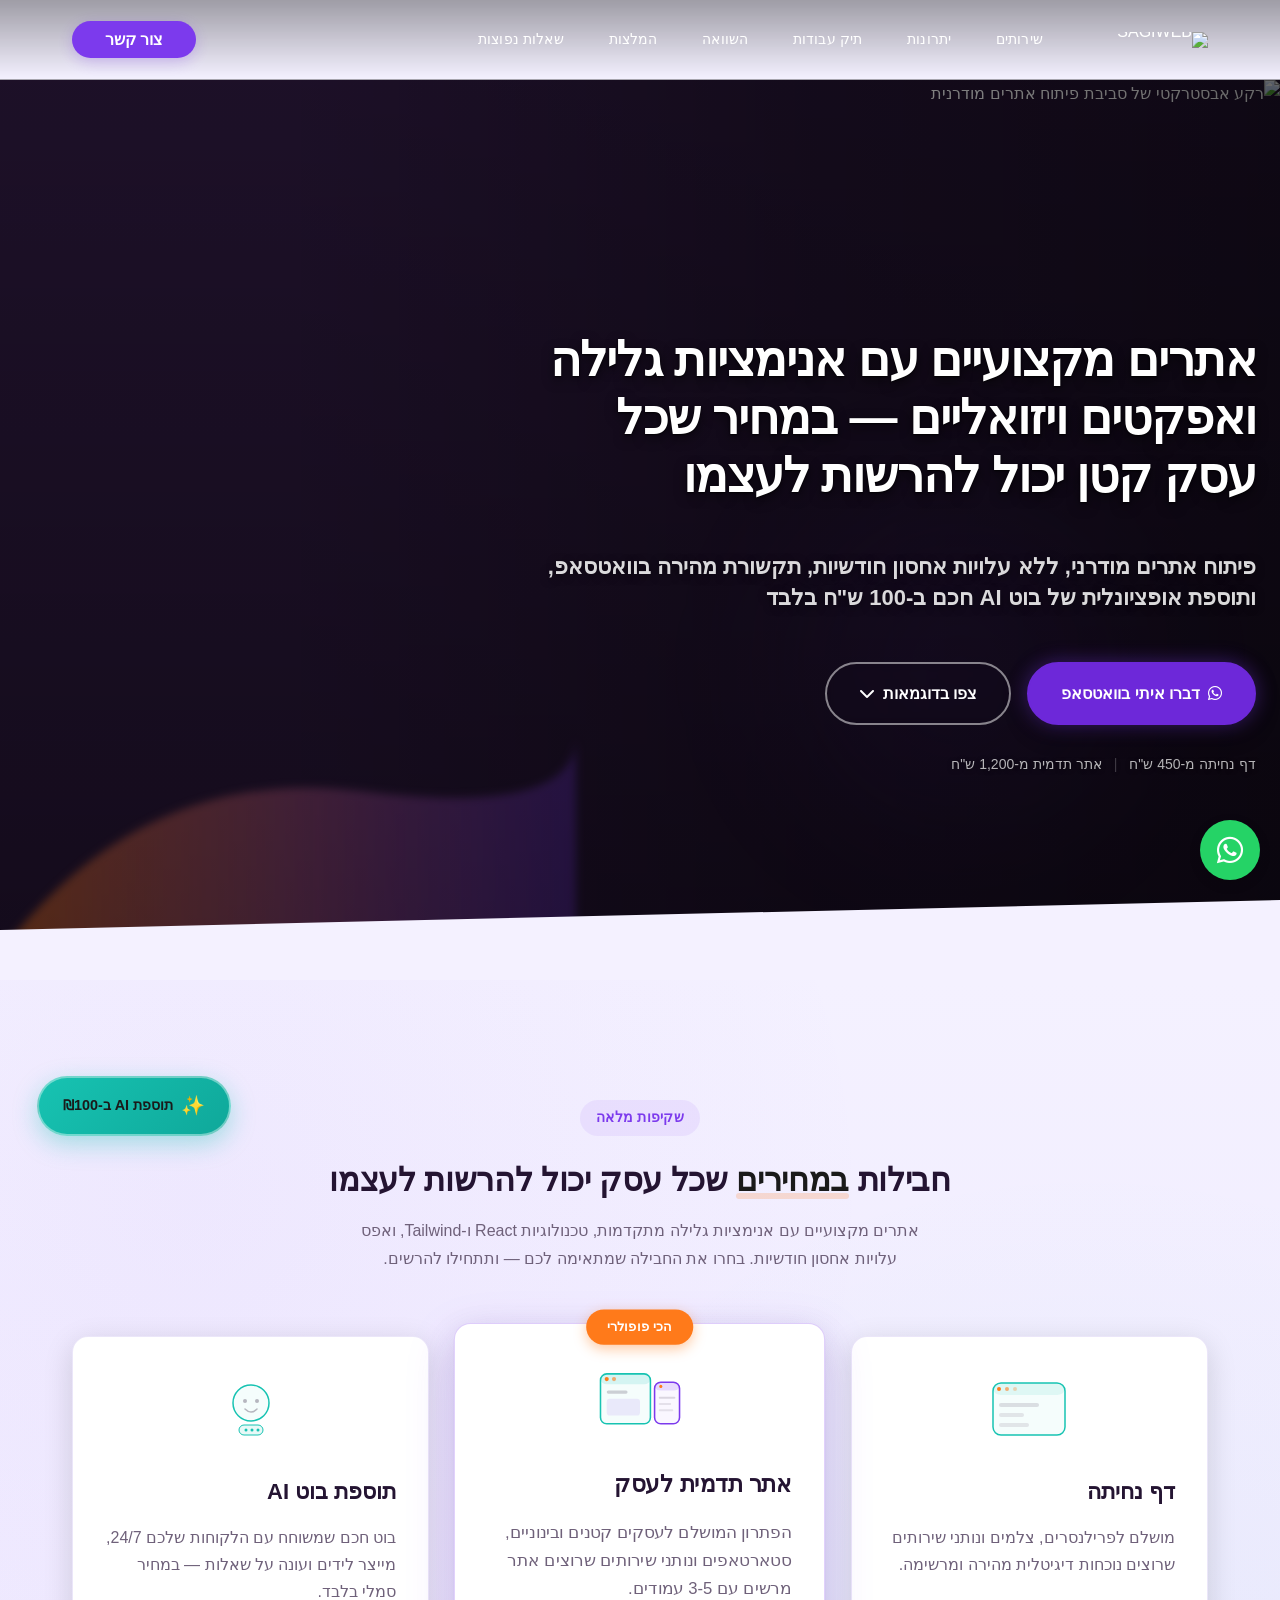
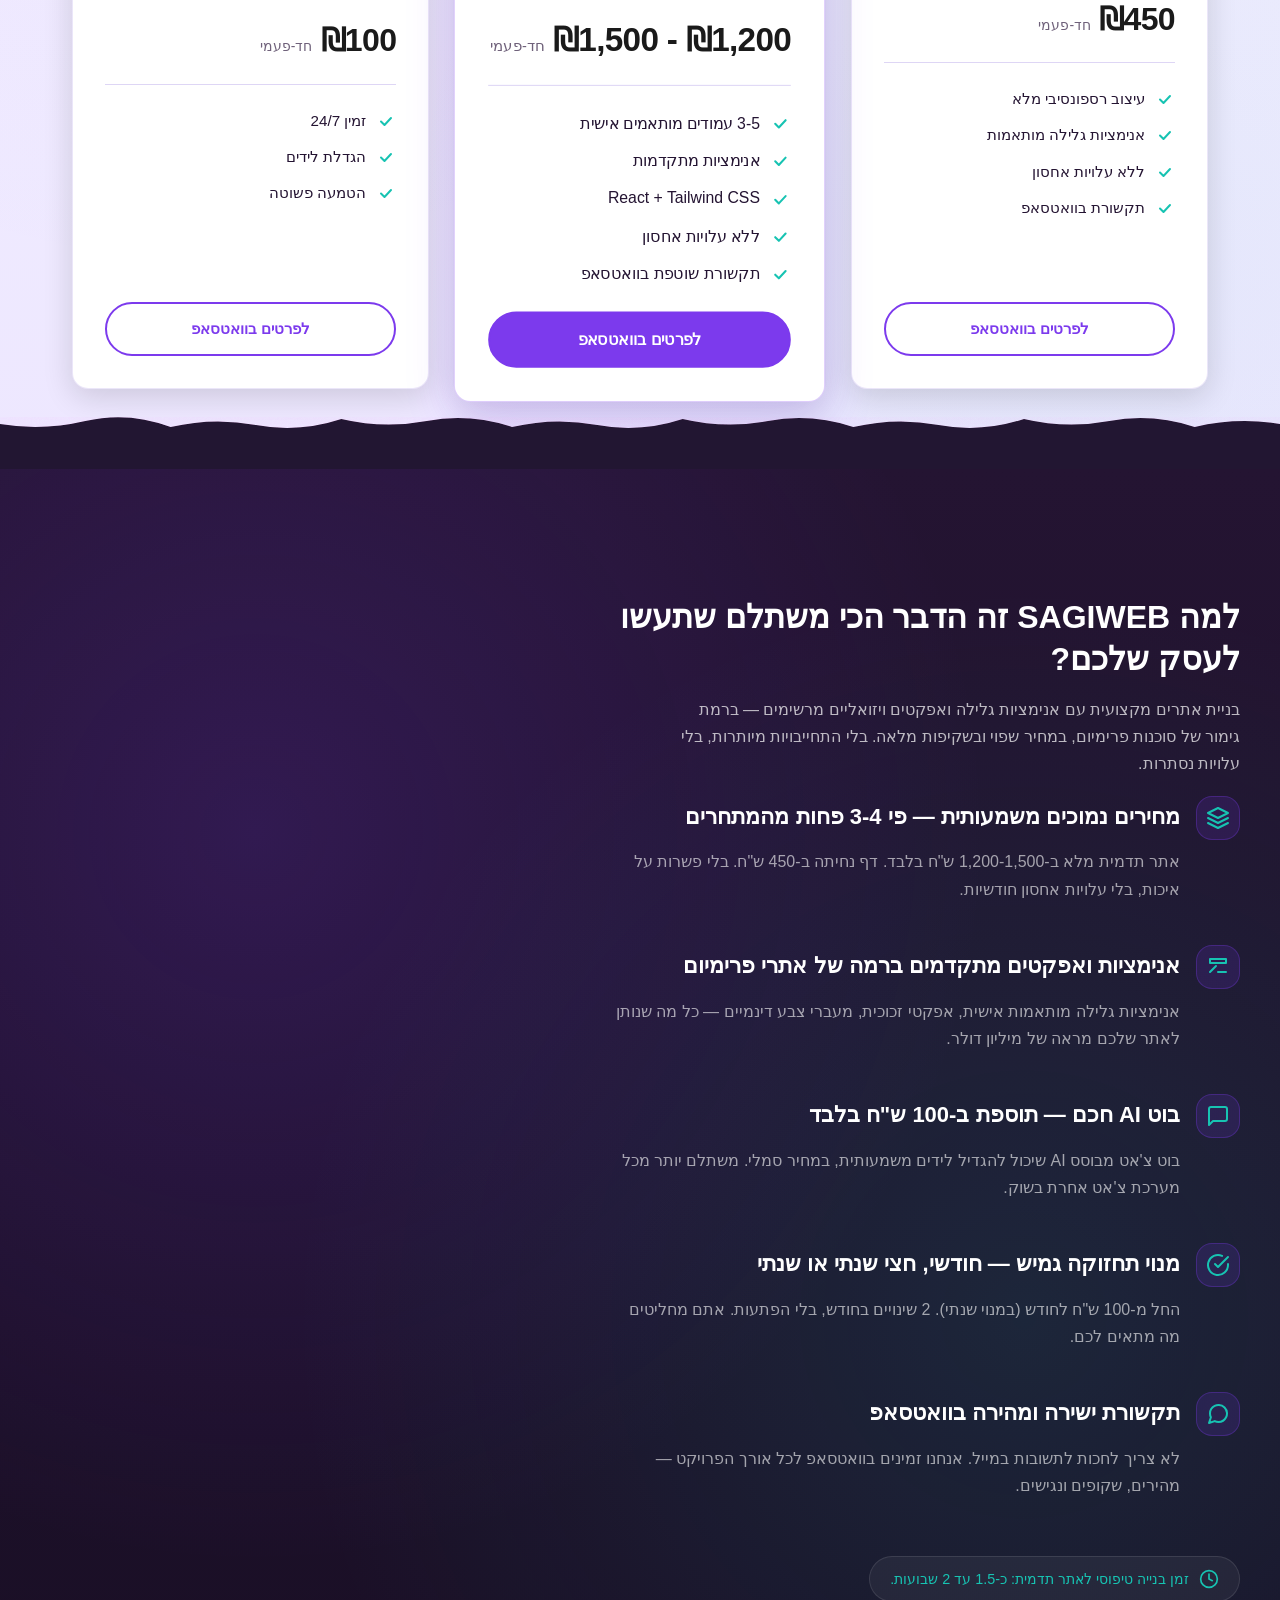
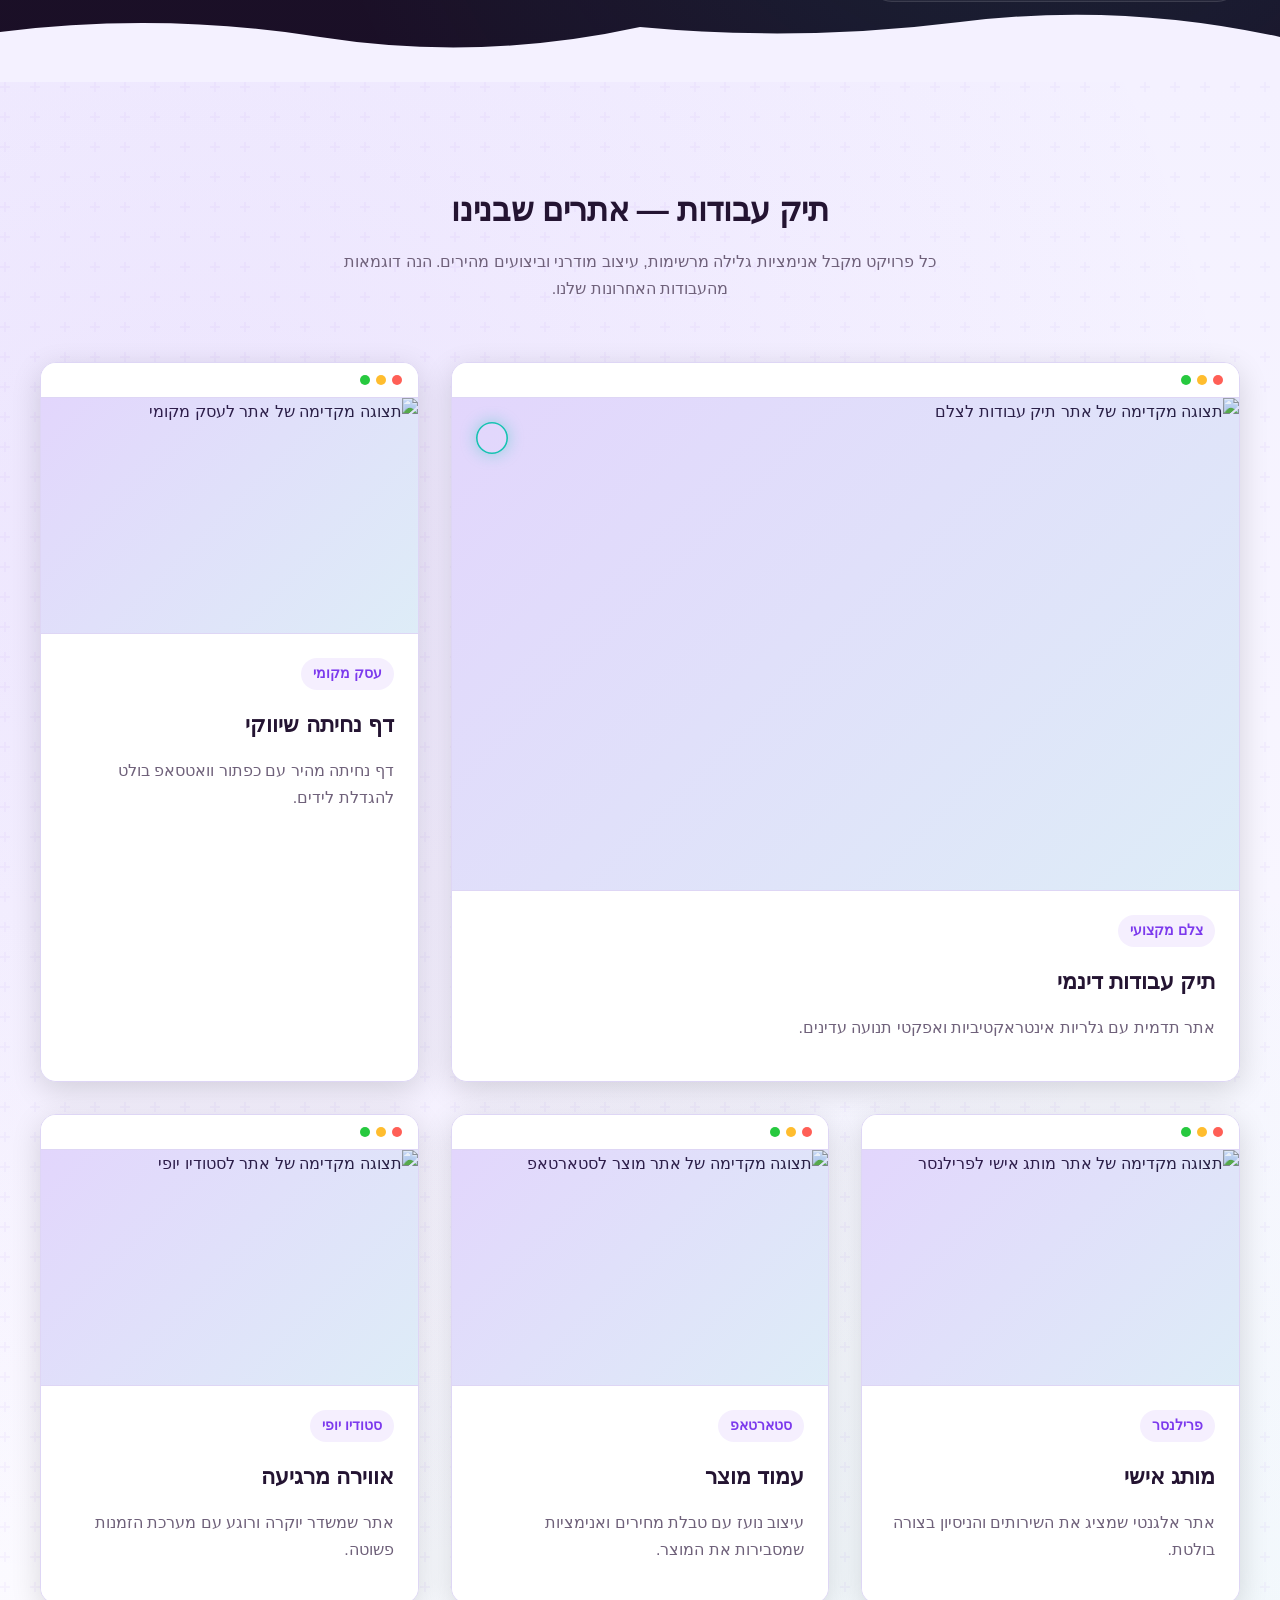
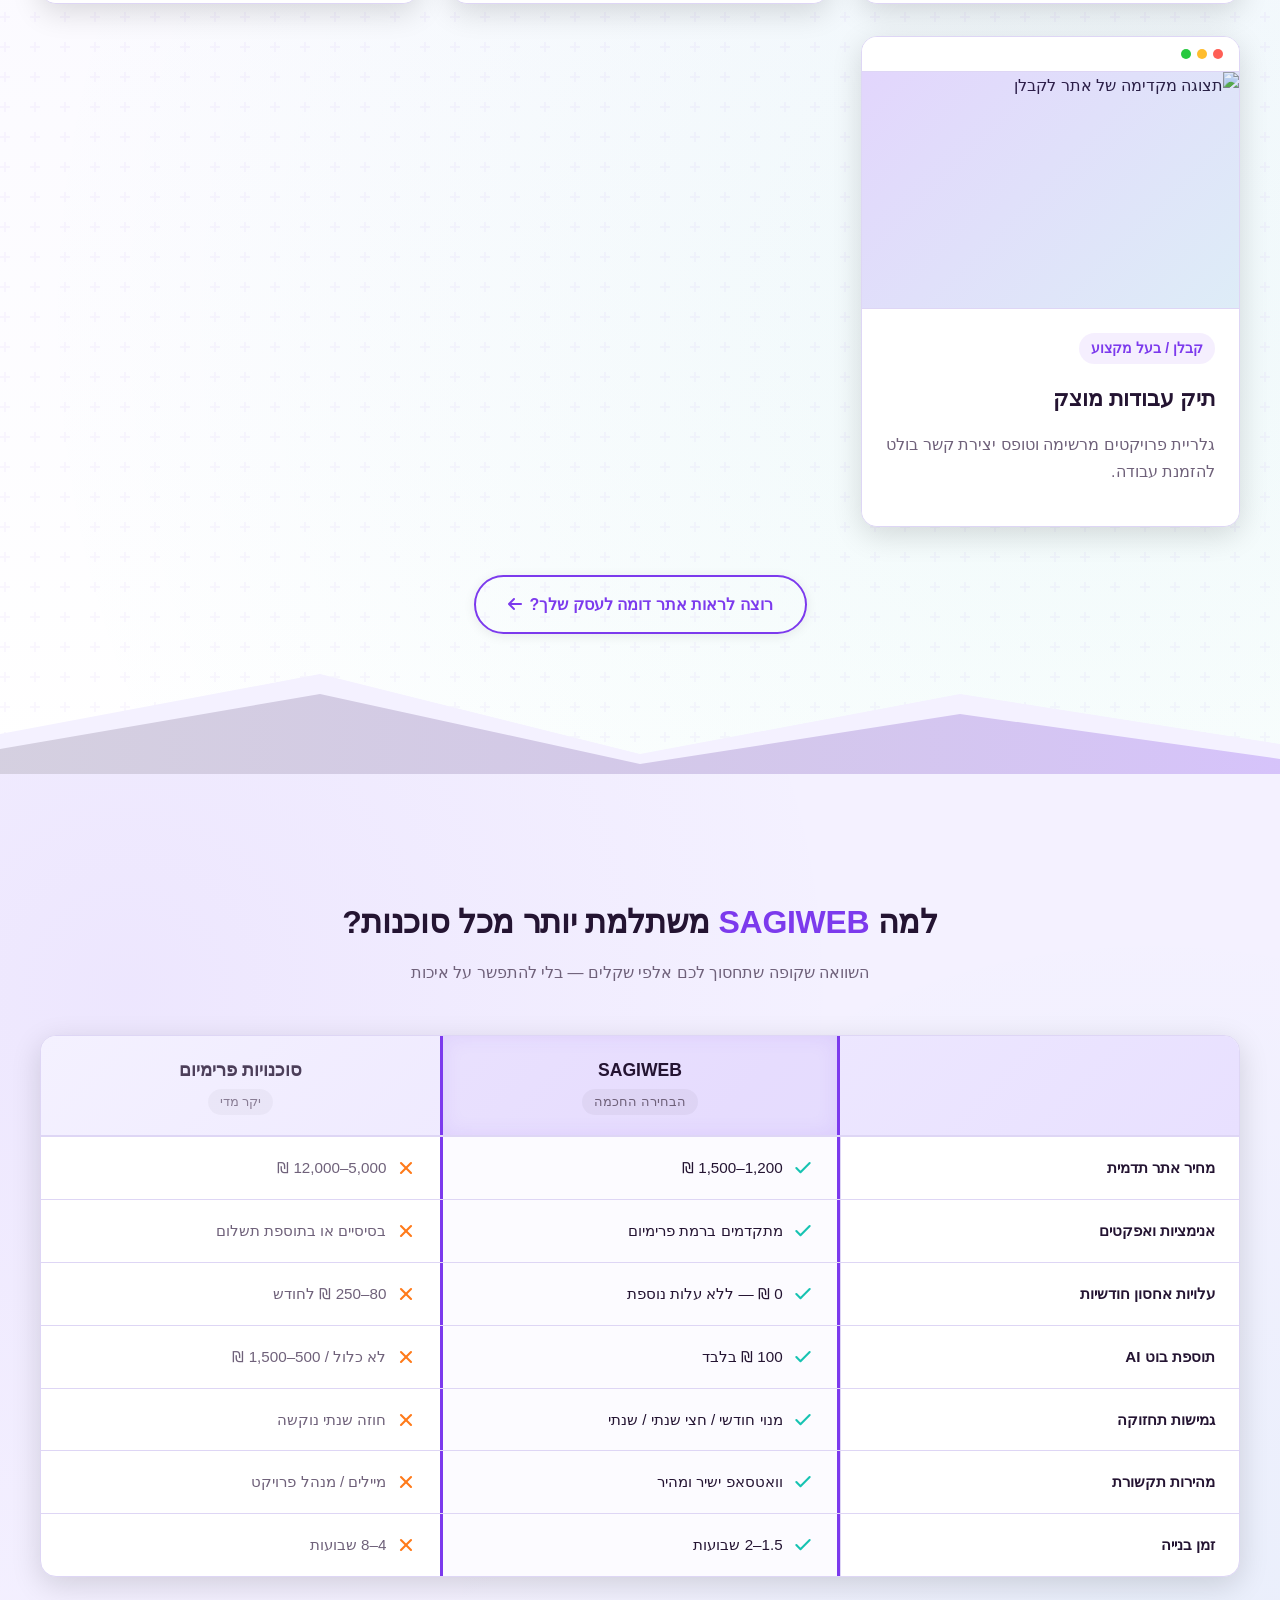
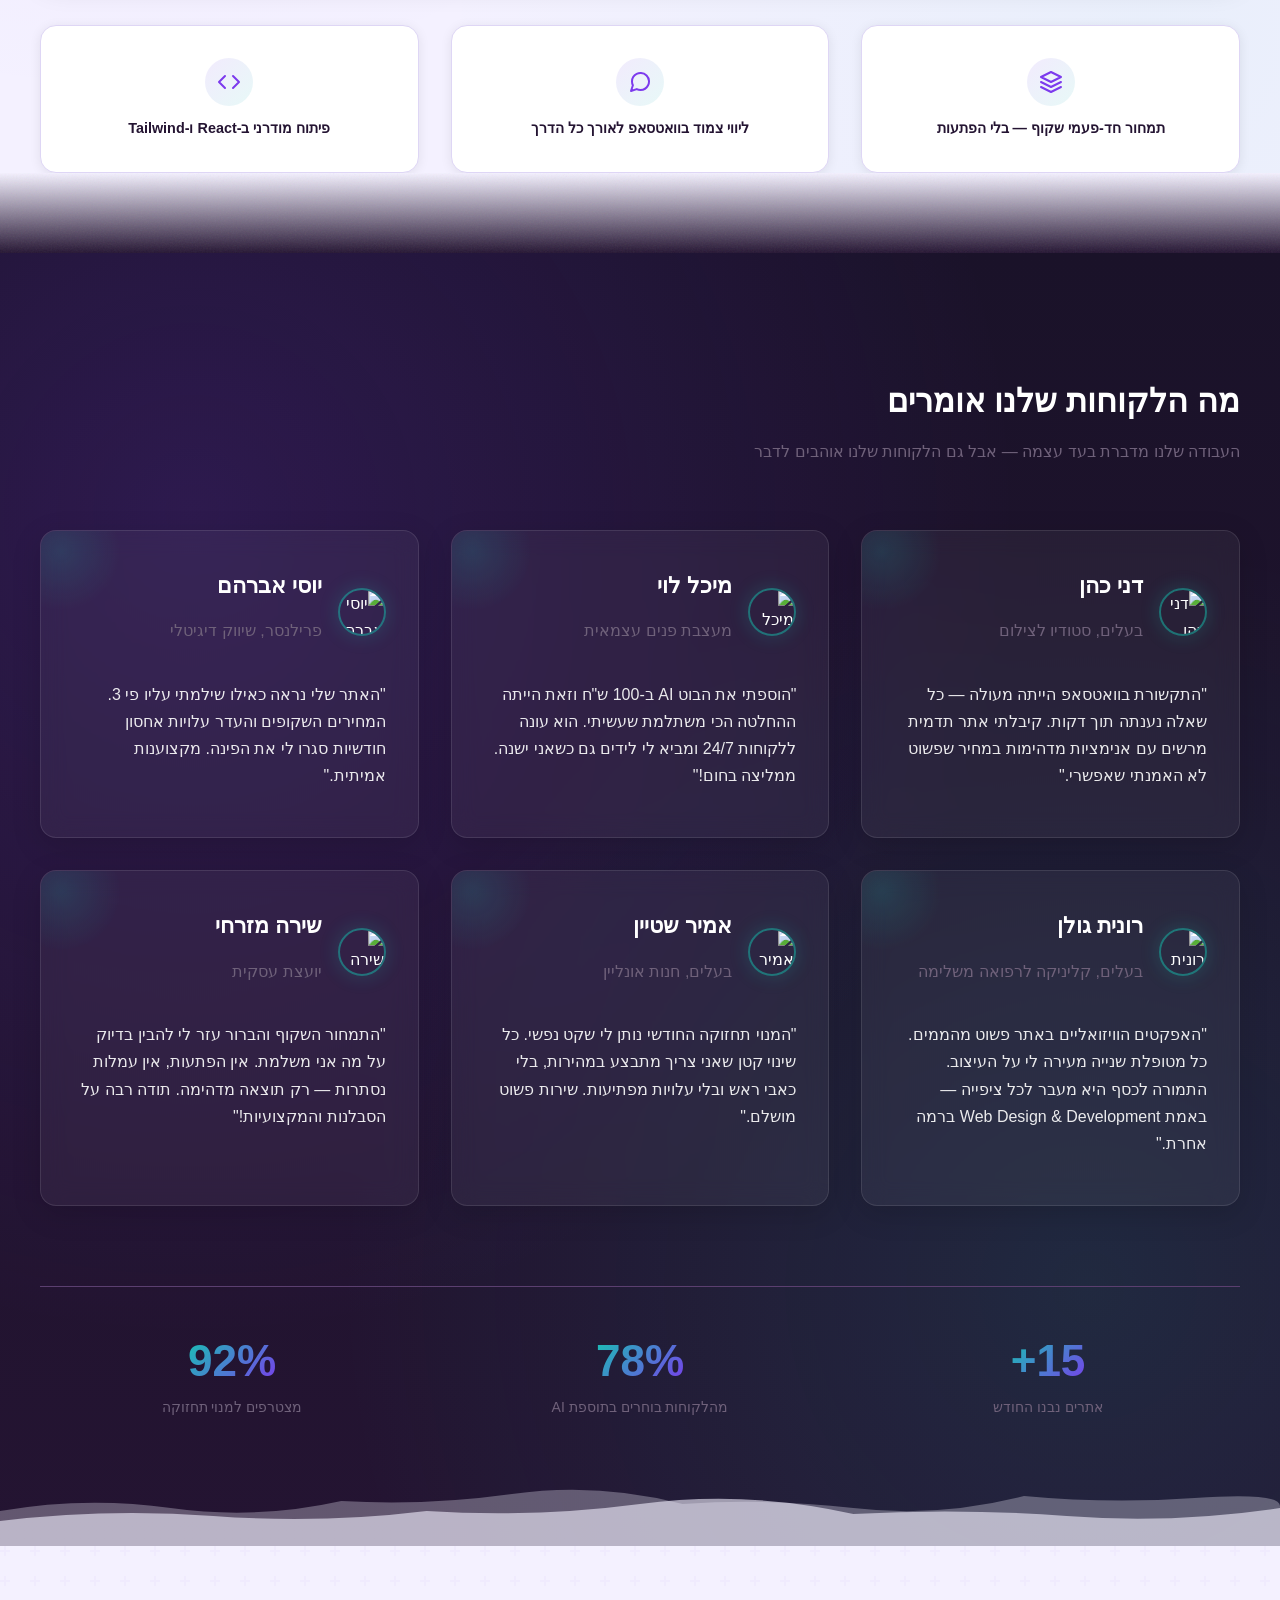
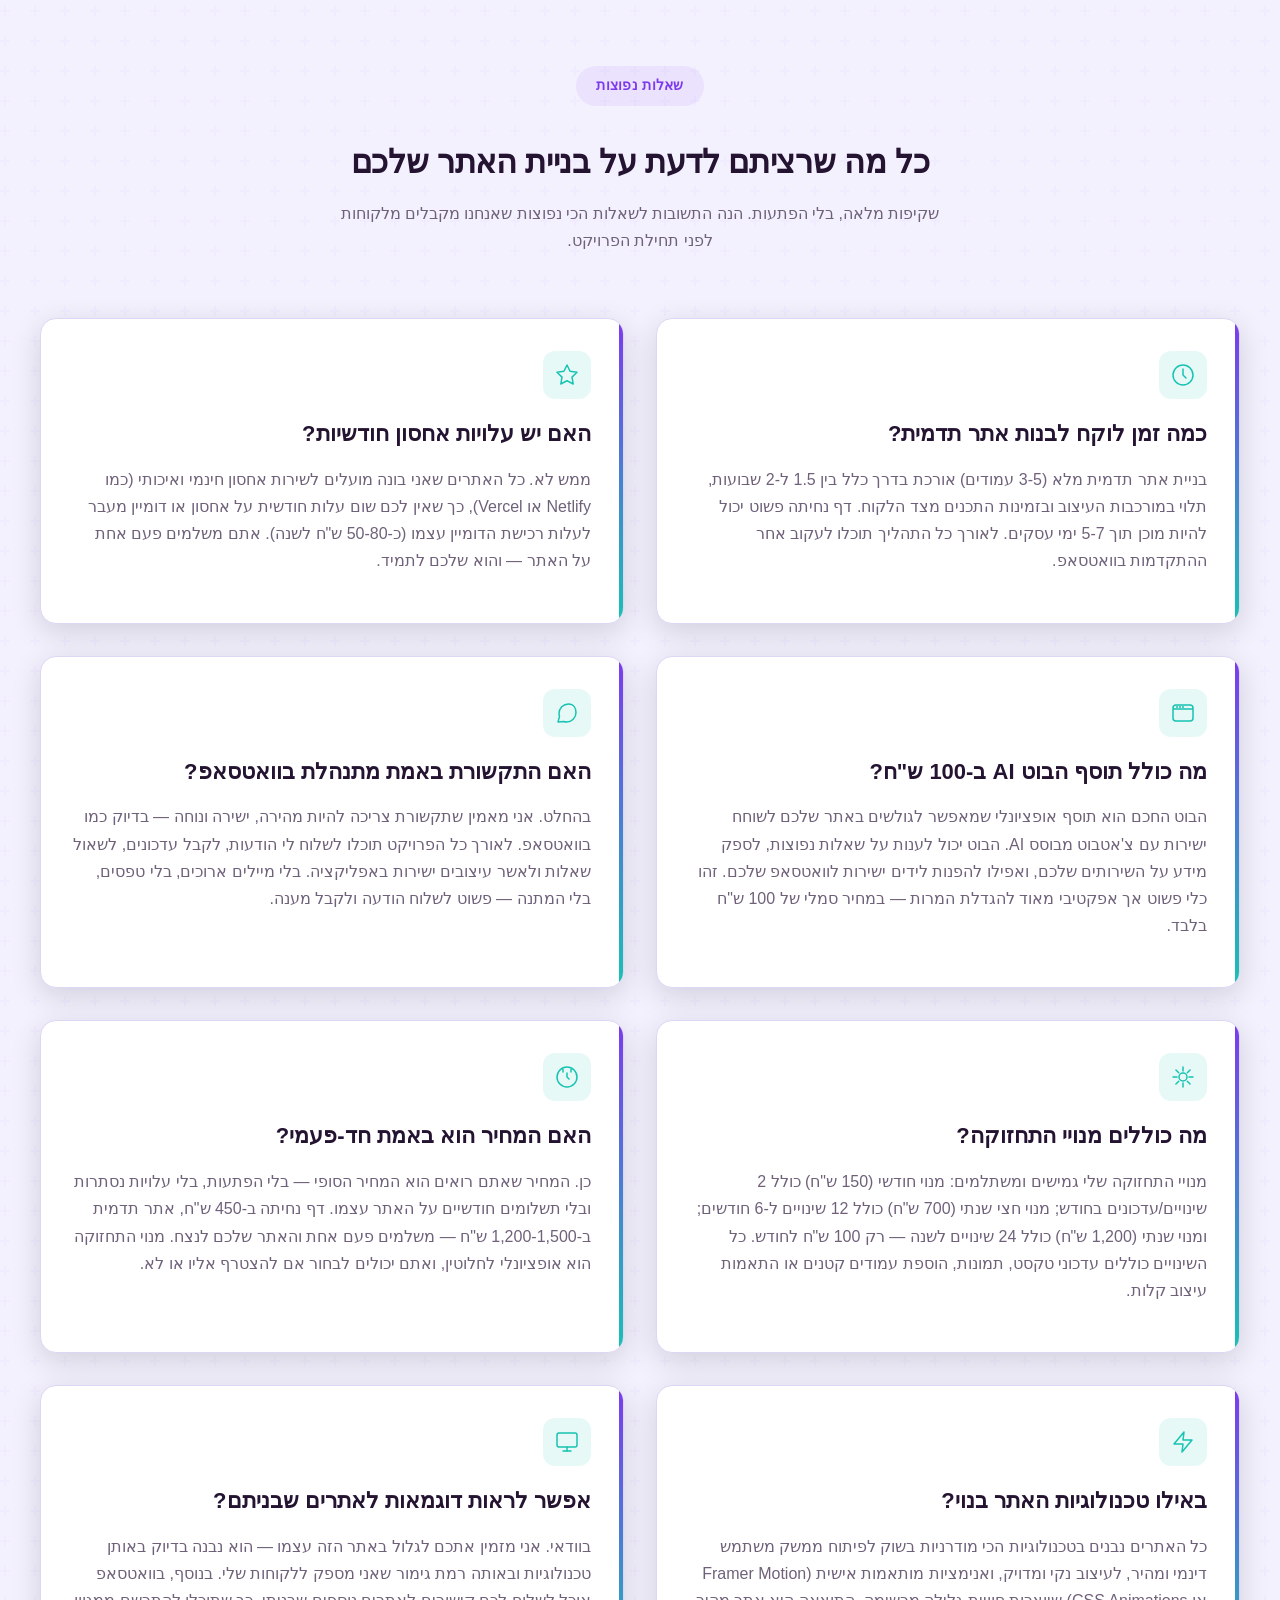
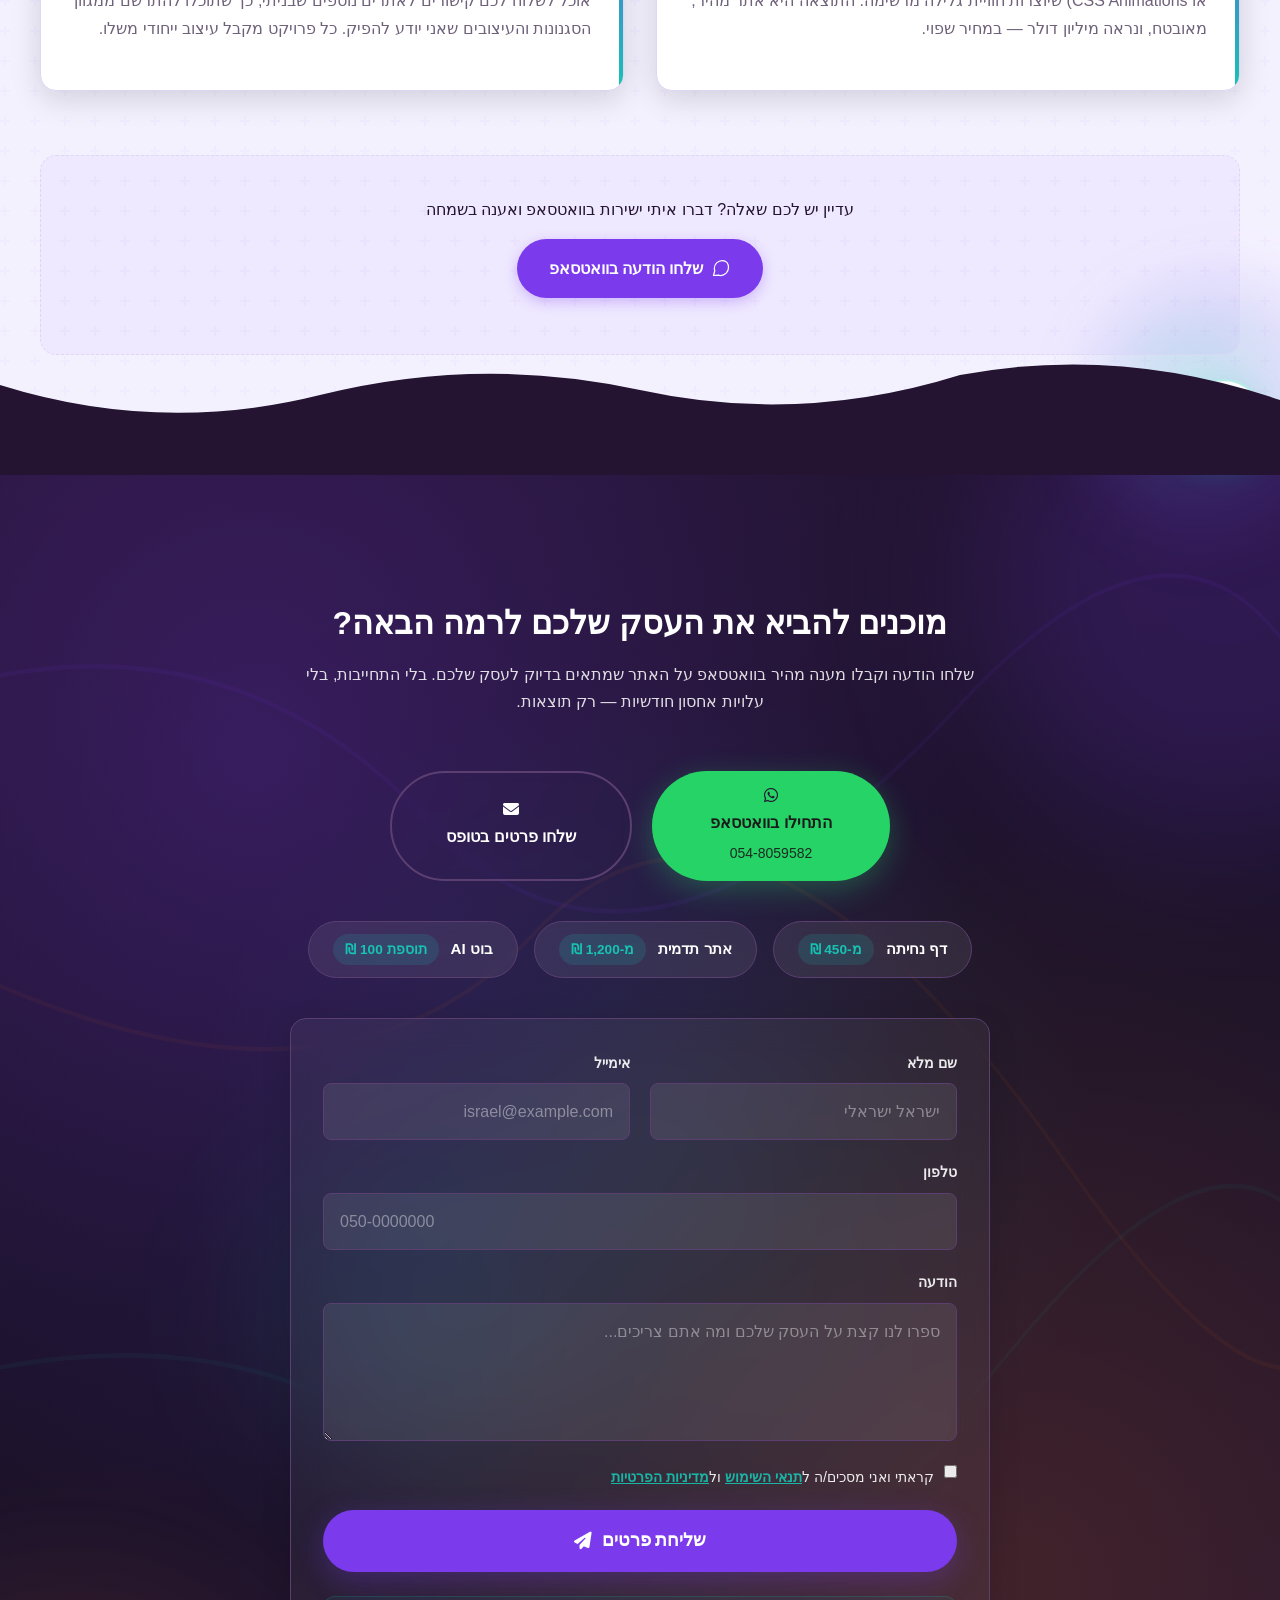
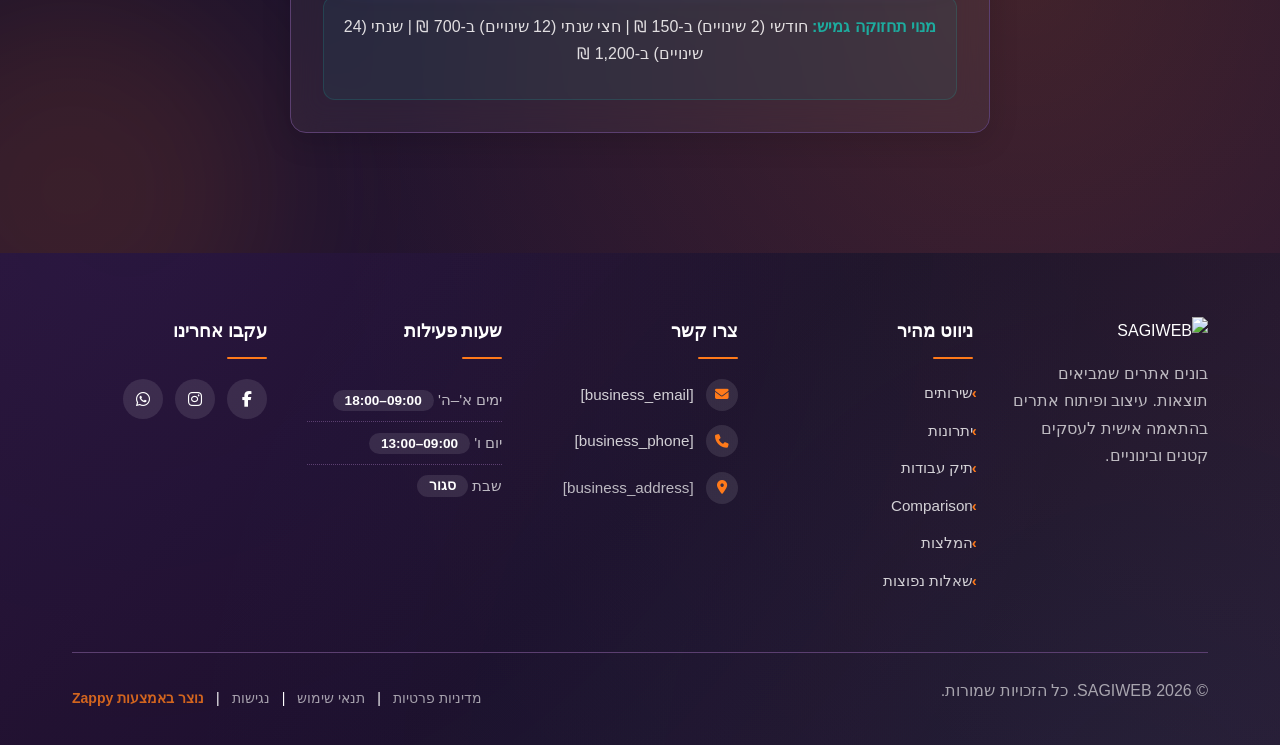
==== commit f1986549: "Incremental sync: 1 page(s) — delete_element" ====
--- a/public/index.html
+++ b/public/index.html
@@ -1 +1 @@
-<!doctype html><html dir="rtl" lang="he"><head><meta charset="UTF-8"><meta content="width=device-width,initial-scale=1" name="viewport"><meta content="index, follow" name="robots"><title>בניית אתרים מרהיבים עם אנימציות — SAGIWEB</title><meta content="שירות פרילנס ישראלי לבניית אתרים בעיצוב ויזואלי מרשים, אנימציות גלילה ואפקטים מתקדמים. פתרון איכותי ובמחיר הוגן לעסקים קטנים ובינוניים. דברו איתי בוואטסאפ עוד היום!" name="description"><meta content="בניית אתרים, עיצוב אתרים, פיתוח אתרים, אנימציות גלילה, אתרים לעסקים קטנים" name="keywords"><link href="/assets/favicon.ico" rel="icon" type="image/x-icon"><link href="/assets/favicon-16x16.png" rel="icon" type="image/png" sizes="16x16"><link href="/assets/favicon-32x32.png" rel="icon" type="image/png" sizes="32x32"><link href="/assets/favicon-48x48.png" rel="icon" type="image/png" sizes="48x48"><link href="/assets/favicon-192x192.png" rel="icon" type="image/png" sizes="192x192"><link href="/assets/favicon-512x512.png" rel="icon" type="image/png" sizes="512x512"><link href="/assets/apple-touch-icon.png" rel="apple-touch-icon"><script>!function(){"use strict";var t="485b0c4f-6ab4-41a6-80f2-8aeec7674590",e="https://api.zappy5.com/api/analytics/track",a=18e5,n=2592e6,o=!0,i=!0,r=!0;var s=function(){var e="zappy_visitor_"+t,a=null;try{if(a=localStorage.getItem(e)){var o=JSON.parse(a),i=Date.now();if(i-o.created<n)return o.lastSeen=i,localStorage.setItem(e,JSON.stringify(o)),o.id}}catch(t){console.warn("Zappy Analytics: LocalStorage not available")}var r="zv_"+Date.now()+"_"+Math.random().toString(36).substr(2,9);try{localStorage.setItem(e,JSON.stringify({id:r,created:Date.now(),lastSeen:Date.now()}))}catch(t){}return r}(),c=function(){var e="zappy_session_"+t,n=null;try{if(n=sessionStorage.getItem(e)){var o=JSON.parse(n),i=Date.now();if(i-o.timestamp<a)return o.timestamp=i,sessionStorage.setItem(e,JSON.stringify(o)),o.id}}catch(t){console.warn("Zappy Analytics: SessionStorage not available")}var r="zs_"+Date.now()+"_"+Math.random().toString(36).substr(2,9);try{sessionStorage.setItem(e,JSON.stringify({id:r,timestamp:Date.now()}))}catch(t){}return r}();function l(a,n){n=n||{};var o={website_id:t,event_type:a,page_path:window.location.pathname,referrer:document.referrer||"direct",visitor_id:s,session_id:c,metadata:n};if(navigator.sendBeacon){var i=new Blob([JSON.stringify(o)],{type:"application/json"});navigator.sendBeacon(e,i)}else fetch(e,{method:"POST",headers:{"Content-Type":"application/json"},body:JSON.stringify(o),keepalive:!0}).catch(function(t){console.warn("Zappy Analytics: Failed to track event",t)})}o&&l("pageview",{title:document.title,url:window.location.href}),i&&document.addEventListener("click",function(t){var e=t.target;if("BUTTON"===e.tagName||e.closest("button")){var a="BUTTON"===e.tagName?e:e.closest("button");l("click",{element:"button",text:a.textContent.trim().substring(0,100),id:a.id||null,class:a.className||null})}else if("A"===e.tagName||e.closest("a")){var n="A"===e.tagName?e:e.closest("a");l("navigation",{element:"link",text:n.textContent.trim().substring(0,100),href:n.href,external:n.hostname!==window.location.hostname})}},!0),r&&document.addEventListener("submit",function(t){var e=t.target;l("form_submit",{form_id:e.id||null,form_name:e.name||null,form_action:e.action||null,form_method:e.method||"GET"})},!0);var m=Date.now();window.addEventListener("beforeunload",function(){l("page_unload",{time_on_page:Math.floor((Date.now()-m)/1e3),page_path:window.location.pathname})}),window.zappyAnalytics={track:l,getVisitorId:function(){return s},getSessionId:function(){return c}}}()</script><meta content="בניית אתרים מרהיבים עם אנימציות — SAGIWEB" property="og:title"><meta content="שירות פרילנס ישראלי לבניית אתרים בעיצוב ויזואלי מרשים, אנימציות גלילה ואפקטים מתקדמים. פתרון איכותי ובמחיר הוגן לעסקים קטנים ובינוניים. דברו איתי בוואטסאפ עוד היום!" property="og:description"><meta content="summary_large_image" name="twitter:card"><meta content="בניית אתרים מרהיבים עם אנימציות — SAGIWEB" name="twitter:title"><meta content="שירות פרילנס ישראלי לבניית אתרים בעיצוב ויזואלי מרשים, אנימציות גלילה ואפקטים מתקדמים. פתרון איכותי ובמחיר הוגן לעסקים קטנים ובינוניים. דברו איתי בוואטסאפ עוד היום!" name="twitter:description"><meta content="website" property="og:type"><meta content="he_IL" property="og:locale"><link href="https://cdnjs.cloudflare.com/ajax/libs/font-awesome/6.4.0/css/all.min.css" rel="stylesheet"><style>.skip-link{position:absolute;top:0;left:0;transform:translateY(-200%);padding:12px 18px;background:var(--bg-dark,#1a1a1a);color:var(--text-light,#fff);font-weight:600;border-radius:0 0 8px 0;z-index:10000}.skip-link:focus{transform:none;outline:2px solid var(--ring,#fff);outline-offset:2px}:focus-visible{outline:2px solid var(--ring,currentColor);outline-offset:3px}</style><link href="/assets/favicon.ico" rel="icon" type="image/x-icon"><link href="/assets/favicon-16x16.png" rel="icon" type="image/png" sizes="16x16"><link href="/assets/favicon-32x32.png" rel="icon" type="image/png" sizes="32x32"><link href="/assets/favicon-48x48.png" rel="icon" type="image/png" sizes="48x48"><link href="/assets/favicon-192x192.png" rel="icon" type="image/png" sizes="192x192"><link href="/assets/favicon-512x512.png" rel="icon" type="image/png" sizes="512x512"><link href="/assets/apple-touch-icon.png" rel="apple-touch-icon"><link href="https://cdn.jsdelivr.net/npm/vanilla-cookieconsent@3/dist/cookieconsent.css" rel="stylesheet"><script src="https://cdn.jsdelivr.net/npm/vanilla-cookieconsent@3/dist/cookieconsent.umd.js"></script><script src="https://cdn.jsdelivr.net/gh/mickidum/acc_toolbar/acctoolbar/acctoolbar.min.js"></script><link href="/styles.css" rel="stylesheet"><script>window.ZAPPY_WEBSITE_ID="485b0c4f-6ab4-41a6-80f2-8aeec7674590",window.ZAPPY_API_BASE="https://api.zappy5.com"</script><style id="zappy-dropdown-submenu-styles">#navMenu li:has(.sub-menu),.nav-menu li:has(.sub-menu),.navbar li:has(.sub-menu),nav li:has(.sub-menu){position:relative}#navMenu .sub-menu,.nav-menu .sub-menu,.navbar .sub-menu,nav .sub-menu{display:block!important;position:absolute!important;top:100%;left:0;min-width:220px;background:#fff;border-radius:8px;box-shadow:0 8px 25px rgba(0,0,0,.15);padding:8px 0;opacity:0;visibility:hidden;transform:translateY(10px);transition:all .3s ease;z-index:1000;list-style:none;pointer-events:none}#navMenu li:hover>.sub-menu,.nav-menu li:hover>.sub-menu,.navbar li:hover>.sub-menu,nav li:hover>.sub-menu{opacity:1!important;visibility:visible!important;transform:translateY(0)!important;pointer-events:auto!important}.sub-menu li{list-style:none;margin:0;padding:0}.sub-menu a{display:block!important;padding:10px 16px!important;color:var(--text-dark,#333)!important;font-weight:500;text-decoration:none;white-space:nowrap;transition:background-color .2s}.sub-menu .zappy-nav-child>a{padding-left:28px!important;font-size:.9em!important;opacity:.85!important}[dir=rtl] .sub-menu .zappy-nav-child>a,html[lang=ar] .sub-menu .zappy-nav-child>a,html[lang=he] .sub-menu .zappy-nav-child>a{padding-left:10px!important;padding-right:28px!important}.sub-menu .zappy-nav-parent>a{font-weight:600!important}.sub-menu a:hover{background-color:#f5f5f5}[dir=rtl] .nav-menu .sub-menu,[dir=rtl] .navbar .sub-menu,[dir=rtl] nav .sub-menu,html[lang=ar] .nav-menu .sub-menu,html[lang=ar] .navbar .sub-menu,html[lang=ar] nav .sub-menu,html[lang=he] .nav-menu .sub-menu,html[lang=he] .navbar .sub-menu,html[lang=he] nav .sub-menu{left:auto!important;right:0!important}.sub-menu:empty,.sub-menu:not(:has(li)):not(:has(> a)),.sub-menu:not(:has(li:not(.zappy-hidden-menu-item))):not(:has(> a)){display:none!important;opacity:0!important;visibility:hidden!important;pointer-events:none!important}li:has(.menu-group-title):hover>.sub-menu{opacity:1!important;visibility:visible!important;transform:translateY(0)!important;pointer-events:auto!important}#navMenu>li>.menu-group-title,.nav-menu>li>.menu-group-title{display:inline-block;padding:.5rem 1rem;cursor:default;user-select:none}@media (max-width:768px){#navMenu .sub-menu,.nav-menu .sub-menu,.navbar .sub-menu,nav .sub-menu{position:static!important;transform:none!important;box-shadow:none!important;background:0 0!important;max-height:0;overflow:hidden;opacity:0;visibility:hidden;transition:max-height .3s ease,opacity .3s ease;padding:0!important;border-radius:0!important}#navMenu .sub-menu.mobile-expanded,.nav-menu .sub-menu.mobile-expanded,.navbar .sub-menu.mobile-expanded{max-height:none!important;overflow-y:visible!important;opacity:1!important;visibility:visible!important;padding:8px 0 8px 16px!important}[dir=rtl] .sub-menu.mobile-expanded,html[lang=he] .sub-menu.mobile-expanded{padding:8px 16px 8px 0!important}#navMenu li:hover>.sub-menu,.nav-menu li:hover>.sub-menu,.navbar li:hover>.sub-menu,nav li:hover>.sub-menu{opacity:0;visibility:hidden;pointer-events:none}#navMenu li>.sub-menu.mobile-expanded,.nav-menu li>.sub-menu.mobile-expanded,.navbar li>.sub-menu.mobile-expanded,nav li>.sub-menu.mobile-expanded{opacity:1!important;visibility:visible!important;pointer-events:auto!important}#navMenu li:has(.sub-menu),.nav-menu li:has(.sub-menu),.navbar li:has(.sub-menu),nav li:has(.sub-menu){display:flex!important;flex-wrap:wrap!important;align-items:center!important;position:relative!important;min-height:44px!important}#navMenu li:has(.sub-menu)>a,.nav-menu li:has(.sub-menu)>a,.navbar li:has(.sub-menu)>a,nav li:has(.sub-menu)>a{flex:1!important;min-width:0!important}#navMenu li:has(.sub-menu)>.menu-group-title,.nav-menu li:has(.sub-menu)>.menu-group-title,.navbar li:has(.sub-menu)>.menu-group-title,nav li:has(.sub-menu)>.menu-group-title{flex:1!important;min-width:0!important;padding:0!important;line-height:inherit!important}#navMenu li:has(.sub-menu)>.sub-menu,.nav-menu li:has(.sub-menu)>.sub-menu,.navbar li:has(.sub-menu)>.sub-menu,nav li:has(.sub-menu)>.sub-menu{flex-basis:100%!important;width:100%!important}#navMenu li:has(.sub-menu)>a [class*=arrow],#navMenu li:has(.sub-menu)>a [class*=chevron],.nav-menu li:has(.sub-menu)>a .fa-angle-down,.nav-menu li:has(.sub-menu)>a .fa-chevron-down,.nav-menu li:has(.sub-menu)>a [class*=arrow],.nav-menu li:has(.sub-menu)>a [class*=chevron],nav li:has(.sub-menu)>a [class*=arrow],nav li:has(.sub-menu)>a [class*=chevron]{display:none!important;visibility:hidden!important}.mobile-submenu-toggle{display:flex!important;align-items:center!important;justify-content:center!important;width:44px!important;height:auto!important;background:0 0!important;border:none!important;cursor:pointer!important;color:var(--text-light)!important;position:static!important;flex-shrink:0!important;align-self:stretch!important;z-index:2!important;padding:0!important;margin:0!important}.mobile-submenu-toggle::after{content:''!important;width:0!important;height:0!important;border-left:6px solid transparent!important;border-right:6px solid transparent!important;border-top:7px solid currentColor!important;transition:transform .3s ease!important}.mobile-submenu-toggle.expanded::after{transform:rotate(180deg)!important}.sub-menu a{padding:10px 0!important;display:block!important;color:var(--text-light)!important;white-space:normal!important}.sub-menu .zappy-nav-child>a{padding-left:28px!important;font-size:.9em!important;opacity:.85!important}[dir=rtl] .sub-menu .zappy-nav-child>a,html[lang=ar] .sub-menu .zappy-nav-child>a,html[lang=he] .sub-menu .zappy-nav-child>a{padding-left:0!important;padding-right:28px!important}.sub-menu .zappy-nav-parent>a{font-weight:600!important}#navMenu.active,.nav-menu.active{max-width:100vw!important;overflow-x:hidden!important;box-sizing:border-box!important}.navbar .sub-menu li a,.zappy-products-dropdown .sub-menu a,nav.navbar .sub-menu li a{color:var(--text-light)!important}}@media (min-width:769px){.mobile-submenu-toggle{display:none!important}}</style><style id="zappy-widget-visibility">html[dir=rtl] .whatsapp-float{right:20px!important;left:auto!important}html:not([dir]) .whatsapp-float,html[dir=ltr] .whatsapp-float{left:20px!important;right:auto!important}html[dir=rtl] #mic-access-tool-general-button,html[dir=rtl] #mic-init-access-tool #mic-access-tool-general-button,html[dir=rtl] #mic-init-access-tool .mic-access-tool-general-button,html[dir=rtl] ._access-icon,html[dir=rtl] .mic-access-tool-general-button{left:20px!important;right:auto!important}html:not([dir]) #mic-access-tool-general-button,html:not([dir]) #mic-init-access-tool #mic-access-tool-general-button,html:not([dir]) #mic-init-access-tool .mic-access-tool-general-button,html:not([dir]) ._access-icon,html:not([dir]) .mic-access-tool-general-button,html[dir=ltr] #mic-access-tool-general-button,html[dir=ltr] #mic-init-access-tool #mic-access-tool-general-button,html[dir=ltr] #mic-init-access-tool .mic-access-tool-general-button,html[dir=ltr] ._access-icon,html[dir=ltr] .mic-access-tool-general-button{right:20px!important;left:auto!important}@media (max-width:768px){.whatsapp-float{display:flex!important}}@media (min-width:769px){.whatsapp-float{display:flex!important}}@media (max-width:768px){#mic-access-tool-general-button,#mic-init-access-tool #mic-access-tool-general-button,#mic-init-access-tool .mic-access-tool-general-button,._access-icon,.mic-access-tool-general-button{display:flex!important;visibility:visible!important;opacity:1!important;pointer-events:auto!important}#mic-access-tool-box.opened-mic-access-tool,#mic-init-access-tool #mic-access-tool-box.opened-mic-access-tool,.mic-access-tool-box.opened-mic-access-tool{visibility:visible!important;opacity:1!important;pointer-events:auto!important}}@media (min-width:769px){#mic-access-tool-general-button,#mic-init-access-tool #mic-access-tool-general-button,#mic-init-access-tool .mic-access-tool-general-button,._access-icon,.mic-access-tool-general-button{display:flex!important;visibility:visible!important;opacity:1!important;pointer-events:auto!important}#mic-access-tool-box.opened-mic-access-tool,#mic-init-access-tool #mic-access-tool-box.opened-mic-access-tool,.mic-access-tool-box.opened-mic-access-tool{visibility:visible!important;opacity:1!important;pointer-events:auto!important}}</style></head><body><a href="#main" class="skip-link">דלג לתוכן הראשי</a><nav class="navbar" dir="rtl"><button class="mobile-toggle" aria-label="Menu" id="mobileToggle"><svg viewBox="0 0 24 24" fill="none" height="24" width="24" class="hamburger-icon"><path d="M3 12h18M3 6h18M3 18h18" stroke="currentColor" stroke-width="2" stroke-linecap="round"></path></svg> <svg viewBox="0 0 24 24" fill="none" height="24" width="24" class="close-icon" style="display:none"><path d="M18 6L6 18M6 6l12 12" stroke="currentColor" stroke-width="2" stroke-linecap="round"></path></svg></button> <button class="phone-header-btn" aria-label="Call" data-phone="[business_phone]"><svg viewBox="0 0 24 24" fill="currentColor" height="20" width="20"><path d="M22 16.92v3a2 2 0 0 1-2.18 2 19.79 19.79 0 0 1-8.63-3.07 19.5 19.5 0 0 1-6-6 19.79 19.79 0 0 1-3.07-8.67A2 2 0 0 1 4.11 2h3a2 2 0 0 1 2 1.72 12.84 12.84 0 0 0 .7 2.81 2 2 0 0 1-.45 2.11L8.09 9.91a16 16 0 0 0 6 6l1.27-1.27a2 2 0 0 1 2.11-.45 12.84 12.84 0 0 0 2.81.7A2 2 0 0 1 22 16.92z"></path></svg></button><div class="nav-container"><div class="nav-right-group"><div class="nav-brand"><a href="/" class="logo-link"><img alt="SAGIWEB" src="/assets/site-----image-1.webp" class="logo"></a></div><ul class="nav-menu" id="navMenu"><li><a href="#services">שירותים</a></li><li><a href="#benefits">יתרונות</a></li><li><a href="#portfolio">תיק עבודות</a></li><li><a href="#comparison">השוואה</a></li><li><a href="#testimonials">המלצות</a></li><li><a href="#faq">שאלות נפוצות</a></li><li class="mobile-contact-link nav-cta-mobile-item"><a href="#cta" class="nav-cta-btn">צור קשר</a></li></ul></div><div class="nav-cta-container"><a href="#cta" class="nav-cta-btn">צור קשר</a></div></div></nav><script>window.addEventListener("load",function(){const e=document.querySelector(".navbar, nav, header");if(!e)return void console.log("[Navbar] Navbar element not found");let t=document.getElementById("mobileToggle")||document.querySelector(".mobile-toggle")||document.querySelector(".hamburger")||document.querySelector(".hamburger-menu")||document.querySelector(".menu-toggle")||document.querySelector(".burger-menu")||document.querySelector('[aria-label="Menu"]')||document.querySelector('[aria-label="תפריט"]');const o=document.querySelector(".phone-header-btn"),n=window.getComputedStyle(e);let r=n.backgroundColor;if(console.log("[Navbar] Initial navbar background:",r),"transparent"===r||"rgba(0, 0, 0, 0)"===r||r.startsWith("rgba")&&r.includes(", 0)")){const e=n.backgroundImage;if(e&&"none"!==e)console.log("[Navbar] Navbar has background image/gradient, using dark text"),r="rgb(240, 240, 240)";else{const e=window.getComputedStyle(document.body).backgroundColor;console.log("[Navbar] Navbar transparent, using body background:",e),r=e}}const a=r.match(/\d+/g);if(a&&a.length>=3){const e=(.299*parseInt(a[0])+.587*parseInt(a[1])+.114*parseInt(a[2]))/255;console.log("[Navbar] Mobile button colors preserved from Claude CSS (luminance:",e.toFixed(2)+")");const n=document.createElement("style");n.id="zappy-mobile-nav-fix";document.documentElement.lang;document.documentElement.dir,n.textContent='\n        /* Hide mobile buttons on desktop, show only on mobile */\n        @media (min-width: 769px) {\n          .mobile-toggle,\n          .phone-header-btn {\n            display: none !important;\n          }\n        }\n        \n        /* Show and position mobile buttons correctly on mobile */\n        @media (max-width: 768px) {\n          .navbar,\n          nav.navbar {\n            min-height: 70px !important;\n          }\n\n          .mobile-toggle,\n          .phone-header-btn {\n            position: absolute !important;\n            top: 0 !important;\n            bottom: 0 !important;\n            margin-top: auto !important;\n            margin-bottom: auto !important;\n            transform: none !important;\n            z-index: 1001 !important;\n            display: flex !important;\n            align-items: center !important;\n            justify-content: center !important;\n            width: 36px !important;\n            height: 36px !important;\n            border-radius: 50% !important;\n            border: none !important;\n            cursor: pointer !important;\n            padding: 6px !important;\n            background: none !important;\n            color: var(--nav-text, var(--text-light)) !important;\n            touch-action: manipulation !important;\n            -webkit-tap-highlight-color: transparent !important;\n          }\n\n          html[data-zappy-site-type="ecommerce"] .phone-header-btn,\n          body[data-zappy-site-type="ecommerce"] .phone-header-btn,\n          html[data-zappy-site-type="ecommerce"] header .phone-header-btn,\n          html[data-zappy-site-type="ecommerce"] nav .phone-header-btn {\n            display: none !important;\n            visibility: hidden !important;\n            width: 0 !important;\n            height: 0 !important;\n            min-width: 0 !important;\n            overflow: hidden !important;\n          }\n          \n          /* LTR positioning (default): hamburger LEFT, phone RIGHT */\n          html:not([dir="rtl"]):not([lang="he"]):not([lang="ar"]) .mobile-toggle,\n          html[dir="ltr"] .mobile-toggle {\n            left: 12px !important;\n            right: auto !important;\n          }\n          html:not([dir="rtl"]):not([lang="he"]):not([lang="ar"]) .phone-header-btn,\n          html[dir="ltr"] .phone-header-btn {\n            right: 12px !important;\n            left: auto !important;\n          }\n          \n          /* RTL positioning: hamburger RIGHT, phone LEFT */\n          html[dir="rtl"] .mobile-toggle,\n          html[lang="he"] .mobile-toggle,\n          html[lang="ar"] .mobile-toggle {\n            right: 12px !important;\n            left: auto !important;\n          }\n          html[dir="rtl"] .phone-header-btn,\n          html[lang="he"] .phone-header-btn,\n          html[lang="ar"] .phone-header-btn {\n            left: 12px !important;\n            right: auto !important;\n          }\n          \n          /* CRITICAL: Ensure nav-container has min-height on mobile */\n          /* All children are positioned absolutely/fixed on mobile, so height:auto collapses to 0 */\n          .nav-container {\n            min-height: 70px !important;\n            position: relative !important;\n          }\n          \n          /* Ensure SVG icons are properly sized and inherit color */\n          .mobile-toggle svg,\n          .phone-header-btn svg {\n            width: 24px !important;\n            height: 24px !important;\n            /* Don\'t force display - let JavaScript control hamburger/close toggle */\n          }\n          \n          /* Reset nav-cta-container on mobile - remove desktop box-shadow/padding */\n          /* that creates a visible ghost box when CTA button is hidden */\n          .nav-cta-container {\n            box-shadow: none !important;\n            padding: 0 !important;\n          }\n          \n          /* Hide nav-cta-container entirely on mobile when there\'s no lang-switcher */\n          /* (only the CTA button is inside, and it\'s hidden on mobile) */\n          .nav-cta-container:not(:has(.lang-switcher)) {\n            display: none !important;\n          }\n          \n          /* CRITICAL: Prevent hero image fade gradient from bleeding over headline text */\n          /* The .image-fade-gradient has bottom: -30px (extends below parent) */\n          /* On mobile stacked layout, this overlaps the h1 text below the image */\n          .hero-image-column {\n            overflow: hidden !important;\n          }\n          .image-fade-gradient {\n            bottom: 0 !important;\n          }\n          \n          /* Hide desktop language switcher on mobile - hamburger menu handles it */\n          /* High specificity to override stored CSS */\n          .lang-switcher,\n          .nav-cta-container .lang-switcher,\n          .nav-container .lang-switcher,\n          .navbar .lang-switcher,\n          .navbar .nav-cta-container .lang-switcher {\n            display: none !important;\n          }\n        }\n      ';const r=document.getElementById("zappy-mobile-nav-fix");r&&r.remove(),document.head.appendChild(n),console.log("[Navbar] Critical CSS injected for mobile nav positioning");const i=window.innerWidth<=768;if(t){const e=t.querySelector(".hamburger-icon"),o=t.querySelector(".close-icon");e&&(e.style.setProperty("width","24px","important"),e.style.setProperty("height","24px","important"),e.style.setProperty("display","block","important")),o&&(o.style.setProperty("width","24px","important"),o.style.setProperty("height","24px","important"),o.style.setProperty("display","none","important")),i?(t.style.setProperty("position","absolute","important"),t.style.setProperty("top","0","important"),t.style.setProperty("bottom","0","important"),t.style.setProperty("margin-top","auto","important"),t.style.setProperty("margin-bottom","auto","important"),t.style.setProperty("transform","none","important"),t.style.setProperty("z-index","1001","important"),t.style.removeProperty("left"),t.style.removeProperty("right"),console.log("[Navbar] Mobile toggle positioning applied (mobile viewport)")):(t.style.removeProperty("position"),t.style.removeProperty("top"),t.style.removeProperty("transform"),t.style.removeProperty("z-index"),t.style.removeProperty("left"),t.style.removeProperty("right"),console.log("[Navbar] Desktop viewport - cleared mobile toggle inline positioning"))}if(o){const e=o.querySelector("svg");e&&(e.style.width="24px",e.style.height="24px",e.setAttribute("width","24"),e.setAttribute("height","24")),i?(o.style.setProperty("position","absolute","important"),o.style.setProperty("top","0","important"),o.style.setProperty("bottom","0","important"),o.style.setProperty("margin-top","auto","important"),o.style.setProperty("margin-bottom","auto","important"),o.style.setProperty("transform","none","important"),o.style.setProperty("z-index","1001","important"),o.style.removeProperty("left"),o.style.removeProperty("right"),console.log("[Navbar] Phone button positioning applied (mobile viewport)")):(o.style.removeProperty("position"),o.style.removeProperty("top"),o.style.removeProperty("transform"),o.style.removeProperty("z-index"),o.style.removeProperty("left"),o.style.removeProperty("right"),console.log("[Navbar] Desktop viewport - cleared phone button inline positioning"))}}else console.log("[Navbar] Could not parse background color:",r);t=document.getElementById("mobileToggle")||document.querySelector(".mobile-toggle")||document.querySelector(".hamburger")||document.querySelector(".hamburger-menu")||document.querySelector(".menu-toggle")||document.querySelector(".burger-menu")||document.querySelector('[aria-label="Menu"]')||document.querySelector('[aria-label="תפריט"]');const i=document.getElementById("navMenu")||document.querySelector(".nav-menu")||document.querySelector(".nav-links")||document.querySelector("nav ul:not(.submenu)");if(!t||!i)return void console.log("[Navbar] Mobile toggle or menu not found:",{toggle:!!t,menu:!!i});i.id||(i.id="navMenu"),console.log("[Navbar] Initializing mobile menu...");const l=t.cloneNode(!0);t.parentNode.replaceChild(l,t);var s=0;function p(e){var t=Date.now();t-s<300||(s=t,function(e){e.preventDefault(),e.stopPropagation();const t=l.querySelector(".hamburger-icon"),o=l.querySelector(".close-icon");i.classList.contains("active")?(i.classList.remove("active"),t&&t.style.setProperty("display","block","important"),o&&o.style.setProperty("display","none","important"),document.body.style.overflow="",document.body.classList.remove("menu-open"),console.log("[Navbar] Menu closed")):(i.classList.add("active"),t&&t.style.setProperty("display","none","important"),o&&o.style.setProperty("display","block","important"),document.body.style.overflow="hidden",document.body.classList.add("menu-open"),console.log("[Navbar] Menu opened"))}(e))}l.addEventListener("click",p),l.addEventListener("touchend",p),document.addEventListener("keydown",function(e){if(("Escape"===e.key||"Esc"===e.key)&&i.classList.contains("active")){const e=l.querySelector(".hamburger-icon"),t=l.querySelector(".close-icon");i.classList.remove("active"),e&&e.style.setProperty("display","block","important"),t&&t.style.setProperty("display","none","important"),document.body.style.overflow="",document.body.classList.remove("menu-open"),console.log("[Navbar] Menu closed (Escape)")}}),i.querySelectorAll("a").forEach(function(e){e.addEventListener("click",function(){if("#"===this.getAttribute("href"))return;const e=l.querySelector(".hamburger-icon"),t=l.querySelector(".close-icon");i.classList.remove("active"),e&&e.style.setProperty("display","block","important"),t&&t.style.setProperty("display","none","important"),document.body.style.overflow="",document.body.classList.remove("menu-open"),console.log("[Navbar] Menu closed (link clicked)")})});var m=i.querySelectorAll(".dropdown-toggle");m.forEach(function(e){e.addEventListener("click",function(e){e.preventDefault(),e.stopPropagation();var t=this.closest(".nav-dropdown");t&&(t.parentNode.querySelectorAll(".nav-dropdown.open").forEach(function(e){e!==t&&e.classList.remove("open")}),t.classList.toggle("open"),console.log("[Navbar] Dropdown toggled:",t.classList.contains("open")?"open":"closed"))})}),document.addEventListener("click",function(e){e.target.closest(".nav-dropdown")||document.querySelectorAll(".nav-dropdown.open").forEach(function(e){e.classList.remove("open")})}),console.log("[Navbar] Dropdown handlers initialized for "+m.length+" dropdowns"),o&&o.addEventListener("click",function(){const e=document.querySelectorAll('a[href^="tel:"]'),t=e.length>0?e[0].getAttribute("href").replace("tel:",""):"[business_phone]";window.location.href="tel:"+t,console.log("[Navbar] Phone button clicked")}),console.log("[Navbar] Mobile menu initialized successfully")})</script><main id="main"><section class="index-hero-section" data-band-index="0" data-layout-spec="בית-hero" id="hero" data-hero-type="fullscreen-scrim"><div class="index-hero-section__bg-media"><div style="position:absolute !important;top:0px !important;left:0px !important;width:100% !important;height:100% !important;max-width:none !important;margin-left:0px !important;margin-right:0px !important;z-index:1 !important;overflow:hidden !important" data-element-id="img-1783298885923-ujqeu0h39" data-element-type="image" data-zappy-wrapper-margins-applied="true" data-zappy-zoom-clip="true" data-zappy-zoom-wrapper="true" data-zappy-zoom-wrapper-align="center" data-zappy-zoom-wrapper-width-mode="full"><img alt="רקע אבסטרקטי של סביבת פיתוח אתרים מודרנית" src="/assets/site-index-hero-image-1.webp" data-context="A cinematic abstract website-building workspace: blurred modern browser windows with gradient mesh lighting, floating code-like interface shapes, subtle paper grain texture, and vibrant purple-to-orange dusk tones. The image should feel tech-forward, premium, and slightly abstract, suitable for a web design freelancer hero section." data-placeholder="index-hero-image-1" height="600" loading="eager" width="1200" class="index-hero-section__bg-img" data-element-id="img-1783298885923-ujqeu0h39" data-element-type="image" data-hero-background="true" data-hero-bg="true" data-zappy-zoom="1" fetchpriority="high" style="object-position:50% 50%;position:absolute !important;margin:0px !important;left:0% !important;top:0% !important;width:100% !important;height:100% !important;max-width:none !important;max-height:none !important;display:block !important;object-fit:cover !important"></div></div><div class="index-hero-section__scrim" aria-hidden="true"></div><div class="index-hero-section__decorations" aria-hidden="true"><svg viewBox="0 0 400 200" class="index-hero-section__brush-stroke" preserveAspectRatio="none" xmlns="http://www.w3.org/2000/svg"><path d="M0,180 Q100,40 250,60 T400,20 L400,200 L0,200 Z" fill="url(#brushGradient)" opacity="0.85"></path><defs><linearGradient id="brushGradient" x1="0%" x2="100%" y1="0%" y2="0%"><stop offset="0%" stop-color="var(--secondary)" stop-opacity="0.9"></stop><stop offset="100%" stop-color="var(--primary)" stop-opacity="0.7"></stop></linearGradient></defs></svg><div class="index-hero-section__glow-orb"></div></div><div class="index-hero-section__overlay"><h1 class="index-hero-section__headline">אתרים מקצועיים עם אנימציות גלילה ואפקטים ויזואליים — במחיר שכל עסק קטן יכול להרשות לעצמו</h1><h3 class="index-hero-section__subtitle">פיתוח אתרים מודרני, ללא עלויות אחסון חודשיות, תקשורת מהירה בוואטסאפ, ותוספת אופציונלית של בוט AI חכם ב-100 ש"ח בלבד</h3><div class="index-hero-section__actions"><a href="https://wa.me/972548059582" class="index-hero-section__cta index-hero-section__cta--primary" target="_blank" rel="noopener noreferrer" data-element-id="btn-1783299113156-g66mw5h72" data-element-type="button" data-native-element="true" style="outline:none;background-color:rgb(109, 40, 217) !important;background-image:none !important;border-color:rgb(109, 40, 217) !important;color:rgb(255, 255, 255) !important"><i class="fab fa-whatsapp" aria-hidden="true" data-element-id="icon-1783298885922-jsnr71ved" data-element-type="icon" data-icon-type="fontawesome"></i> <span>דברו איתי בוואטסאפ</span> </a><a href="#examples" class="index-hero-section__cta index-hero-section__cta--secondary"><span>צפו בדוגמאות</span> <i class="fas fa-chevron-down" aria-hidden="true" data-element-id="icon-1783298885922-ppj1euig2" data-element-type="icon" data-icon-type="fontawesome"></i></a></div><div class="index-hero-section__trust-line"><span>דף נחיתה מ-450 ש"ח</span> <span class="index-hero-section__trust-divider" aria-hidden="true">|</span> <span>אתר תדמית מ-1,200 ש"ח</span></div></div><div class="index-hero-section__divider-wrapper" aria-hidden="true"><svg viewBox="0 0 1200 80" xmlns="http://www.w3.org/2000/svg" preserveAspectRatio="none" aria-hidden="true" data-no-icon-edit="true"><defs><linearGradient id="dividerGradient" x1="0%" x2="100%" y1="0%" y2="0%"><stop offset="0%" stop-color="var(--primary)" stop-opacity="0.8"></stop><stop offset="100%" stop-color="var(--secondary)" stop-opacity="0.6"></stop></linearGradient></defs><path d="M0,80 L0,30 L1200,0 L1200,80 Z" fill="var(--bg-light)"></path></svg></div></section><section class="index-services-section" data-band-index="1" data-layout-spec="בית-services" id="services" dir="rtl"><div class="index-services-section__container"><div class="index-services-section__intro"><span class="index-services-section__label">שקיפות מלאה</span><h2 class="index-services-section__title">חבילות <span class="index-services-section__title-accent" style="color:#1A1A1A !important">במחירים</span> שכל עסק יכול להרשות לעצמו</h2><p class="index-services-section__subtitle">אתרים מקצועיים עם אנימציות גלילה מתקדמות, טכנולוגיות React ו-Tailwind, ואפס עלויות אחסון חודשיות. בחרו את החבילה שמתאימה לכם — ותתחילו להרשים.</p></div><div class="index-services-section__grid"><article class="index-services-card index-services-card--landing"><div class="index-services-card__illustration"><svg viewBox="0 0 80 60" fill="none" data-element-type="icon" data-icon-type="svg" xmlns="http://www.w3.org/2000/svg"><rect height="52" width="72" fill="rgba(23,195,178,0.04)" rx="8" x="4" y="4" stroke="var(--accent)" stroke-width="1.5"></rect><rect height="12" width="72" fill="var(--accent)" rx="8" x="4" y="4" fill-opacity="0.1"></rect><circle cx="10" cy="10" r="2" fill="var(--secondary)"></circle><circle cx="18" cy="10" r="2" fill="var(--secondary)" fill-opacity="0.6"></circle><circle cx="26" cy="10" r="2" fill="var(--secondary)" fill-opacity="0.3"></circle><rect height="4" width="40" fill="var(--text-muted)" rx="2" x="10" y="24" fill-opacity="0.2"></rect><rect height="4" width="25" fill="var(--text-muted)" rx="2" x="10" y="34" fill-opacity="0.15"></rect><rect height="4" width="30" fill="var(--text-muted)" rx="2" x="10" y="44" fill-opacity="0.15"></rect></svg></div><div class="index-services-card__content"><h3 class="index-services-card__title">דף נחיתה</h3><p class="index-services-card__desc">מושלם לפרילנסרים, צלמים ונותני שירותים שרוצים נוכחות דיגיטלית מהירה ומרשימה.</p><div class="index-services-card__price"><span class="index-services-card__price-value" style="color:#1A1A1A !important">₪450</span> <span class="index-services-card__price-note">חד-פעמי</span></div><ul class="index-services-card__list"><li><span class="index-services-card__check" data-element-type="icon" data-icon-type="svg"><svg viewBox="0 0 16 16" fill="none" height="16" width="16"><path d="M3 8.5L6.5 12L13 5" stroke="var(--accent)" stroke-width="2" stroke-linecap="round" stroke-linejoin="round"></path></svg></span>עיצוב רספונסיבי מלא</li><li><span class="index-services-card__check" data-element-type="icon" data-icon-type="svg"><svg viewBox="0 0 16 16" fill="none" height="16" width="16"><path d="M3 8.5L6.5 12L13 5" stroke="var(--accent)" stroke-width="2" stroke-linecap="round" stroke-linejoin="round"></path></svg></span>אנימציות גלילה מותאמות</li><li><span class="index-services-card__check" data-element-type="icon" data-icon-type="svg"><svg viewBox="0 0 16 16" fill="none" height="16" width="16"><path d="M3 8.5L6.5 12L13 5" stroke="var(--accent)" stroke-width="2" stroke-linecap="round" stroke-linejoin="round"></path></svg></span>ללא עלויות אחסון</li><li><span class="index-services-card__check" data-element-type="icon" data-icon-type="svg"><svg viewBox="0 0 16 16" fill="none" height="16" width="16"><path d="M3 8.5L6.5 12L13 5" stroke="var(--accent)" stroke-width="2" stroke-linecap="round" stroke-linejoin="round"></path></svg></span>תקשורת בוואטסאפ</li></ul><a href="https://wa.me/972548059582" class="index-services-card__cta">לפרטים בוואטסאפ</a></div></article><article class="index-services-card index-services-card--business index-services-card--elevated"><div class="index-services-card__badge">הכי פופולרי</div><div class="index-services-card__illustration"><svg viewBox="0 0 80 60" fill="none" data-element-type="icon" data-icon-type="svg" xmlns="http://www.w3.org/2000/svg"><rect height="48" width="48" fill="rgba(23,195,178,0.04)" rx="6" x="2" y="6" stroke="var(--accent)" stroke-width="1.5"></rect><rect height="10" width="48" fill="var(--accent)" rx="6" x="2" y="6" fill-opacity="0.15"></rect><circle cx="8" cy="11" r="2" fill="var(--secondary)"></circle><circle cx="15" cy="11" r="2" fill="var(--secondary)" fill-opacity="0.6"></circle><rect height="3" width="20" fill="var(--text-dark)" rx="1.5" x="8" y="22" fill-opacity="0.2"></rect><rect height="16" width="32" fill="var(--primary)" rx="3" x="8" y="30" fill-opacity="0.1"></rect><rect height="40" width="24" fill="rgba(124,58,237,0.04)" rx="6" x="54" y="14" stroke="var(--primary)" stroke-width="1.5"></rect><rect height="8" width="24" fill="var(--primary)" rx="6" x="54" y="14" fill-opacity="0.15"></rect><circle cx="60" cy="18" r="1.5" fill="var(--secondary)"></circle><rect height="2" width="16" fill="var(--text-dark)" rx="1" x="58" y="28" fill-opacity="0.15"></rect><rect height="2" width="12" fill="var(--text-dark)" rx="1" x="58" y="34" fill-opacity="0.1"></rect><rect height="2" width="14" fill="var(--text-dark)" rx="1" x="58" y="40" fill-opacity="0.1"></rect></svg></div><div class="index-services-card__content"><h3 class="index-services-card__title">אתר תדמית לעסק</h3><p class="index-services-card__desc">הפתרון המושלם לעסקים קטנים ובינוניים, סטארטאפים ונותני שירותים שרוצים אתר מרשים עם 3-5 עמודים.</p><div class="index-services-card__price"><span class="index-services-card__price-value" style="color:#1A1A1A !important">₪1,200 - ₪1,500</span> <span class="index-services-card__price-note">חד-פעמי</span></div><ul class="index-services-card__list"><li><span class="index-services-card__check" data-element-type="icon" data-icon-type="svg"><svg viewBox="0 0 16 16" fill="none" height="16" width="16"><path d="M3 8.5L6.5 12L13 5" stroke="var(--accent)" stroke-width="2" stroke-linecap="round" stroke-linejoin="round"></path></svg></span>3-5 עמודים מותאמים אישית</li><li><span class="index-services-card__check" data-element-type="icon" data-icon-type="svg"><svg viewBox="0 0 16 16" fill="none" height="16" width="16"><path d="M3 8.5L6.5 12L13 5" stroke="var(--accent)" stroke-width="2" stroke-linecap="round" stroke-linejoin="round"></path></svg></span>אנימציות מתקדמות</li><li><span class="index-services-card__check" data-element-type="icon" data-icon-type="svg"><svg viewBox="0 0 16 16" fill="none" height="16" width="16"><path d="M3 8.5L6.5 12L13 5" stroke="var(--accent)" stroke-width="2" stroke-linecap="round" stroke-linejoin="round"></path></svg></span>React + Tailwind CSS</li><li><span class="index-services-card__check" data-element-type="icon" data-icon-type="svg"><svg viewBox="0 0 16 16" fill="none" height="16" width="16"><path d="M3 8.5L6.5 12L13 5" stroke="var(--accent)" stroke-width="2" stroke-linecap="round" stroke-linejoin="round"></path></svg></span>ללא עלויות אחסון</li><li><span class="index-services-card__check" data-element-type="icon" data-icon-type="svg"><svg viewBox="0 0 16 16" fill="none" height="16" width="16"><path d="M3 8.5L6.5 12L13 5" stroke="var(--accent)" stroke-width="2" stroke-linecap="round" stroke-linejoin="round"></path></svg></span>תקשורת שוטפת בוואטסאפ</li></ul><a href="https://wa.me/972548059582" class="index-services-card__cta index-services-card__cta--primary">לפרטים בוואטסאפ</a></div></article><article class="index-services-card index-services-card--ai"><div class="index-services-card__illustration"><svg viewBox="0 0 80 60" fill="none" data-element-type="icon" data-icon-type="svg" xmlns="http://www.w3.org/2000/svg"><circle cx="40" cy="24" r="18" fill="rgba(23,195,178,0.04)" stroke="var(--accent)" stroke-width="1.5"></circle><circle cx="34" cy="22" r="2" fill="var(--text-dark)" fill-opacity="0.3"></circle><circle cx="46" cy="22" r="2" fill="var(--text-dark)" fill-opacity="0.3"></circle><path d="M34 30 Q40 36 46 30" stroke="var(--text-dark)" stroke-width="1.5" stroke-linecap="round" fill="none" stroke-opacity="0.3"></path><rect height="10" width="24" fill="var(--accent)" rx="5" x="28" y="46" fill-opacity="0.1" stroke="var(--accent)" stroke-width="1"></rect><circle cx="35" cy="51" r="1.5" fill="var(--accent)"></circle><circle cx="41" cy="51" r="1.5" fill="var(--accent)"></circle><circle cx="47" cy="51" r="1.5" fill="var(--accent)"></circle></svg></div><div class="index-services-card__content"><h3 class="index-services-card__title">תוספת בוט AI</h3><p class="index-services-card__desc">בוט חכם שמשוחח עם הלקוחות שלכם 24/7, מייצר לידים ועונה על שאלות — במחיר סמלי בלבד.</p><div class="index-services-card__price"><span class="index-services-card__price-value" style="color:#1A1A1A !important">₪100</span> <span class="index-services-card__price-note">חד-פעמי</span></div><ul class="index-services-card__list"><li><span class="index-services-card__check" data-element-type="icon" data-icon-type="svg"><svg viewBox="0 0 16 16" fill="none" height="16" width="16"><path d="M3 8.5L6.5 12L13 5" stroke="var(--accent)" stroke-width="2" stroke-linecap="round" stroke-linejoin="round"></path></svg></span>זמין 24/7</li><li><span class="index-services-card__check" data-element-type="icon" data-icon-type="svg"><svg viewBox="0 0 16 16" fill="none" height="16" width="16"><path d="M3 8.5L6.5 12L13 5" stroke="var(--accent)" stroke-width="2" stroke-linecap="round" stroke-linejoin="round"></path></svg></span>הגדלת לידים</li><li><span class="index-services-card__check" data-element-type="icon" data-icon-type="svg"><svg viewBox="0 0 16 16" fill="none" height="16" width="16"><path d="M3 8.5L6.5 12L13 5" stroke="var(--accent)" stroke-width="2" stroke-linecap="round" stroke-linejoin="round"></path></svg></span>הטמעה פשוטה</li></ul><a href="https://wa.me/972548059582" class="index-services-card__cta">לפרטים בוואטסאפ</a></div></article></div><div class="index-services-section__ai-badge" aria-hidden="true"><div class="index-services-section__ai-badge-inner"><span class="index-services-section__ai-badge-icon" style="color:#1A1A1A !important">✨</span> <span class="index-services-section__ai-badge-text" style="color:#1A1A1A !important">תוספת AI ב-₪100</span></div></div></div><div class="index-services-section__divider-wrapper"><svg viewBox="0 0 1200 80" xmlns="http://www.w3.org/2000/svg" preserveAspectRatio="none" aria-hidden="true" data-no-icon-edit="true"><defs><filter height="100%" id="lavender-grain" width="100%" x="0" y="0"><feTurbulence baseFrequency="0.65" numOctaves="3" stitchTiles="stitch" type="fractalNoise"></feTurbulence><feColorMatrix type="matrix" values="1 0 0 0 0.49  0 0 0 0 0.19  0 0 0 0 0.93  0 0 0 0.08 0"></feColorMatrix><feBlend in="SourceGraphic" mode="multiply"></feBlend></filter></defs><path d="M0,80 L0,35 Q40,42 80,32 T160,38 Q200,28 240,36 T320,30 Q360,40 400,32 T480,38 Q520,28 560,36 T640,30 Q680,40 720,32 T800,38 Q840,28 880,36 T960,30 Q1000,40 1040,32 T1120,38 Q1160,28 1200,35 L1200,80 Z" fill="var(--bg-dark)" filter="url(#lavender-grain)"></path></svg></div></section><section class="index-benefits-section" data-band-index="2" data-layout-spec="בית-benefits" id="benefits"><div class="index-benefits-section__container"><div class="index-benefits-section__content"><h2 class="index-benefits-section__heading">למה SAGIWEB זה הדבר הכי משתלם שתעשו לעסק שלכם?</h2><p class="index-benefits-section__subtitle">בניית אתרים מקצועית עם אנימציות גלילה ואפקטים ויזואליים מרשימים — ברמת גימור של סוכנות פרימיום, במחיר שפוי ובשקיפות מלאה. בלי התחייבויות מיותרות, בלי עלויות נסתרות.</p><ul class="index-benefits-section__list"><li class="index-benefits-section__list-item"><div class="index-benefits-section__icon-box" aria-hidden="true"><svg viewBox="0 0 24 24" fill="none" data-element-type="icon" data-icon-type="svg" stroke="currentColor" stroke-linecap="round" stroke-linejoin="round" stroke-width="2" height="24" width="24"><path d="M12 2L2 7l10 5 10-5-10-5zM2 17l10 5 10-5M2 12l10 5 10-5"></path></svg></div><div class="index-benefits-section__list-content"><h3 class="index-benefits-section__list-title">מחירים נמוכים משמעותית — פי 3-4 פחות מהמתחרים</h3><p class="index-benefits-section__list-text">אתר תדמית מלא ב-1,200-1,500 ש"ח בלבד. דף נחיתה ב-450 ש"ח. בלי פשרות על איכות, בלי עלויות אחסון חודשיות.</p></div></li><li class="index-benefits-section__list-item"><div class="index-benefits-section__icon-box" aria-hidden="true"><svg viewBox="0 0 24 24" fill="none" data-element-type="icon" data-icon-type="svg" stroke="currentColor" stroke-linecap="round" stroke-linejoin="round" stroke-width="2" height="24" width="24"><polyline points="4 17 10 11 4 17"></polyline><line x1="12" x2="20" y1="17" y2="17"></line><path d="M4 4h16v4H4z"></path></svg></div><div class="index-benefits-section__list-content"><h3 class="index-benefits-section__list-title">אנימציות ואפקטים מתקדמים ברמה של אתרי פרימיום</h3><p class="index-benefits-section__list-text">אנימציות גלילה מותאמות אישית, אפקטי זכוכית, מעברי צבע דינמיים — כל מה שנותן לאתר שלכם מראה של מיליון דולר.</p></div></li><li class="index-benefits-section__list-item"><div class="index-benefits-section__icon-box" aria-hidden="true"><svg viewBox="0 0 24 24" fill="none" data-element-type="icon" data-icon-type="svg" stroke="currentColor" stroke-linecap="round" stroke-linejoin="round" stroke-width="2" height="24" width="24"><path d="M21 15a2 2 0 0 1-2 2H7l-4 4V5a2 2 0 0 1 2-2h14a2 2 0 0 1 2 2z"></path></svg></div><div class="index-benefits-section__list-content"><h3 class="index-benefits-section__list-title">בוט AI חכם — תוספת ב-100 ש"ח בלבד</h3><p class="index-benefits-section__list-text">בוט צ'אט מבוסס AI שיכול להגדיל לידים משמעותית, במחיר סמלי. משתלם יותר מכל מערכת צ'אט אחרת בשוק.</p></div></li><li class="index-benefits-section__list-item"><div class="index-benefits-section__icon-box" aria-hidden="true"><svg viewBox="0 0 24 24" fill="none" data-element-type="icon" data-icon-type="svg" stroke="currentColor" stroke-linecap="round" stroke-linejoin="round" stroke-width="2" height="24" width="24"><path d="M22 11.08V12a10 10 0 1 1-5.93-9.14"></path><polyline points="22 4 12 14.01 9 11.01"></polyline></svg></div><div class="index-benefits-section__list-content"><h3 class="index-benefits-section__list-title">מנוי תחזוקה גמיש — חודשי, חצי שנתי או שנתי</h3><p class="index-benefits-section__list-text">החל מ-100 ש"ח לחודש (במנוי שנתי). 2 שינויים בחודש, בלי הפתעות. אתם מחליטים מה מתאים לכם.</p></div></li><li class="index-benefits-section__list-item"><div class="index-benefits-section__icon-box" aria-hidden="true"><svg viewBox="0 0 24 24" fill="none" data-element-type="icon" data-icon-type="svg" stroke="currentColor" stroke-linecap="round" stroke-linejoin="round" stroke-width="2" height="24" width="24"><path d="M21 11.5a8.38 8.38 0 0 1-.9 3.8 8.5 8.5 0 0 1-7.6 4.7 8.38 8.38 0 0 1-3.8-.9L3 21l1.9-5.7a8.38 8.38 0 0 1-.9-3.8 8.5 8.5 0 0 1 4.7-7.6 8.38 8.38 0 0 1 3.8-.9h.5a8.48 8.48 0 0 1 8 8v.5z"></path></svg></div><div class="index-benefits-section__list-content"><h3 class="index-benefits-section__list-title">תקשורת ישירה ומהירה בוואטסאפ</h3><p class="index-benefits-section__list-text">לא צריך לחכות לתשובות במייל. אנחנו זמינים בוואטסאפ לכל אורך הפרויקט — מהירים, שקופים ונגישים.</p></div></li></ul><div class="index-benefits-section__process-note"><svg viewBox="0 0 24 24" fill="none" data-element-type="icon" data-icon-type="svg" stroke="currentColor" stroke-linecap="round" stroke-linejoin="round" stroke-width="2" class="index-benefits-section__process-icon" height="20" width="20"><circle cx="12" cy="12" r="10"></circle><polyline points="12 6 12 12 16 14"></polyline></svg> <span>זמן בנייה טיפוסי לאתר תדמית: כ-1.5 עד 2 שבועות.</span></div></div><div class="index-benefits-section__visual"><div class="index-benefits-section__collage"><div class="index-benefits-section__browser-mockup"><div class="index-benefits-section__browser-header"><span class="index-benefits-section__browser-dot"></span> <span class="index-benefits-section__browser-dot"></span> <span class="index-benefits-section__browser-dot"></span></div><div class="index-benefits-section__browser-body"><img alt="דוגמת אתר תדמית מודרני עם אפקטי גלילה ואנימציות" src="/assets/site-index-benefits-image-1.webp" data-context="A sleek, modern website mockup with a dark purple gradient background, glassmorphism UI cards with animated scroll effects, glowing teal and orange accent lines, and Hebrew text placeholders showing a business landing page for a web design service." data-placeholder="index-benefits-image-1" height="400" loading="lazy" width="600" decoding="async"></div></div><div class="index-benefits-section__tech-sticker index-benefits-section__tech-sticker--react" aria-hidden="true"><svg viewBox="0 0 24 24" fill="none" height="40" width="40" stroke="currentColor" stroke-linecap="round" stroke-linejoin="round" stroke-width="1.5"><circle cx="12" cy="12" r="2.5"></circle><ellipse cx="12" cy="12" rx="9" ry="3.5"></ellipse><ellipse cx="12" cy="12" rx="9" ry="3.5" transform="rotate(60 12 12)"></ellipse><ellipse cx="12" cy="12" rx="9" ry="3.5" transform="rotate(120 12 12)"></ellipse></svg></div><div class="index-benefits-section__tech-sticker index-benefits-section__tech-sticker--tailwind" aria-hidden="true"><svg viewBox="0 0 24 24" fill="none" height="36" width="36" stroke="currentColor" stroke-linecap="round" stroke-linejoin="round" stroke-width="1.5"><path d="M12 3c-2.7 0-4.5 1.35-5.4 4.05 1.08-1.35 2.34-1.86 3.78-1.53.82.19 1.41.79 2.06 1.45C13.5 8.09 14.73 9.33 16.8 9.33c2.7 0 4.5-1.35 5.4-4.05-1.08 1.35-2.34 1.86-3.78 1.53-.82-.19-1.41-.79-2.06-1.45C15.3 4.24 14.07 3 12 3ZM7.2 9.33c-2.7 0-4.5 1.35-5.4 4.05 1.08-1.35 2.34-1.86 3.78-1.53.82.19 1.41.79 2.06 1.45C8.7 14.42 9.93 15.67 12 15.67c2.7 0 4.5-1.35 5.4-4.05-1.08 1.35-2.34 1.86-3.78 1.53-.82-.19-1.41-.79-2.06-1.45C10.5 10.58 9.27 9.33 7.2 9.33Z"></path></svg></div><div class="index-benefits-section__chatbot-orb" aria-hidden="true"><div class="index-benefits-section__orb-glow"></div><div class="index-benefits-section__orb-core"><svg viewBox="0 0 24 24" fill="none" height="28" width="28" stroke="currentColor" stroke-linecap="round" stroke-linejoin="round" stroke-width="2"><path d="M21 15a2 2 0 0 1-2 2H7l-4 4V5a2 2 0 0 1 2-2h14a2 2 0 0 1 2 2z"></path><line x1="9" x2="15" y1="10" y2="10"></line><line x1="12" x2="12" y1="7" y2="13"></line></svg></div></div>{/* Motion path decorative lines */} <svg viewBox="0 0 200 120" fill="none" height="120" width="200" class="index-benefits-section__motion-path" aria-hidden="true" data-no-icon-edit="true"><path d="M10 110 Q 60 20, 110 60 T 190 10" stroke="var(--accent)" stroke-width="2" fill="none" opacity="0.6" stroke-dasharray="6 6"></path><circle cx="10" cy="110" r="4" fill="var(--accent)" opacity="0.8"></circle><circle cx="190" cy="10" r="4" fill="var(--accent)" opacity="0.8"></circle></svg> <svg viewBox="0 0 160 100" fill="none" height="100" width="160" class="index-benefits-section__motion-path index-benefits-section__motion-path--secondary" aria-hidden="true" data-no-icon-edit="true"><path d="M150 90 Q 100 30, 50 50 T 10 10" stroke="var(--secondary)" stroke-width="1.5" fill="none" opacity="0.4" stroke-dasharray="4 8"></path><circle cx="150" cy="90" r="3" fill="var(--secondary)" opacity="0.7"></circle><circle cx="10" cy="10" r="3" fill="var(--secondary)" opacity="0.7"></circle></svg> {/* Peeking backplate */}<div class="index-benefits-section__peeking-backplate" aria-hidden="true"></div></div></div></div><div class="index-benefits-section__divider-wrapper"><svg viewBox="0 0 1200 80" xmlns="http://www.w3.org/2000/svg" preserveAspectRatio="none" aria-hidden="true" data-no-icon-edit="true"><defs><linearGradient id="index-benefits-trail-grad" x1="0%" x2="100%" y1="0%" y2="0%"><stop offset="0%" stop-color="var(--accent)" stop-opacity="0.8"></stop><stop offset="100%" stop-color="var(--primary)" stop-opacity="0.3"></stop></linearGradient></defs><path d="M0,80 L0,30 Q150,10 300,35 T600,25 Q750,40 900,20 T1200,35 L1200,80 Z" fill="var(--bg-light)"></path></svg></div></section><section class="index-portfolio-section" data-band-index="3" data-layout-spec="בית-portfolio" id="portfolio" dir="rtl"><div class="portfolio-bg-decor" aria-hidden="true"></div><div class="portfolio-container"><header class="portfolio-header"><h2>תיק עבודות — אתרים שבנינו</h2><p>כל פרויקט מקבל אנימציות גלילה מרשימות, עיצוב מודרני וביצועים מהירים. הנה דוגמאות מהעבודות האחרונות שלנו.</p></header><div class="portfolio-grid"><article class="portfolio-card portfolio-card-large"><div class="card-browser-frame"><div class="browser-dots"><span></span><span></span><span></span></div><div class="browser-content"><img alt="תצוגה מקדימה של אתר תיק עבודות לצלם" src="/assets/site-index-portfolio-image-1.webp" data-context="A stunning full-screen browser mockup showing a premium photographer portfolio website with dark elegant theme, full-bleed hero image, and subtle scroll animation indicators" data-placeholder="index-portfolio-image-1" height="400" loading="lazy" width="600" decoding="async"><div class="card-hover-overlay"><div class="scroll-path-line"></div><div class="glow-ring"></div></div></div></div><div class="card-info"><span class="card-category">צלם מקצועי</span><h3>תיק עבודות דינמי</h3><p>אתר תדמית עם גלריות אינטראקטיביות ואפקטי תנועה עדינים.</p></div></article><article class="portfolio-card"><div class="card-browser-frame"><div class="browser-dots"><span></span><span></span><span></span></div><div class="browser-content"><img alt="תצוגה מקדימה של אתר לעסק מקומי" src="/assets/site-index-portfolio-image-2.webp" data-context="A browser window mockup displaying a modern landing page for a local service business, featuring a bright hero section with a clear call-to-action button and WhatsApp icon" data-placeholder="index-portfolio-image-2" height="300" loading="lazy" width="400" decoding="async"><div class="card-hover-overlay"><div class="scroll-path-line"></div></div></div></div><div class="card-info"><span class="card-category">עסק מקומי</span><h3>דף נחיתה שיווקי</h3><p>דף נחיתה מהיר עם כפתור וואטסאפ בולט להגדלת לידים.</p></div></article><article class="portfolio-card"><div class="card-browser-frame"><div class="browser-dots"><span></span><span></span><span></span></div><div class="browser-content"><img alt="תצוגה מקדימה של אתר מותג אישי לפרילנסר" src="/assets/site-index-portfolio-image-3.webp" data-context="A clean browser mockup of a personal brand website for a freelancer, showing a minimalist design with a strong personal photo, service cards, and a contact section" data-placeholder="index-portfolio-image-3" height="300" loading="lazy" width="400" decoding="async"><div class="card-hover-overlay"><div class="scroll-path-line"></div></div></div></div><div class="card-info"><span class="card-category">פרילנסר</span><h3>מותג אישי</h3><p>אתר אלגנטי שמציג את השירותים והניסיון בצורה בולטת.</p></div></article><article class="portfolio-card"><div class="card-browser-frame"><div class="browser-dots"><span></span><span></span><span></span></div><div class="browser-content"><img alt="תצוגה מקדימה של אתר מוצר לסטארטאפ" src="/assets/site-index-portfolio-image-4.webp" data-context="A vibrant browser mockup of a small startup product page, featuring gradient backgrounds, animated feature icons, and a pricing table" data-placeholder="index-portfolio-image-4" height="300" loading="lazy" width="400" decoding="async"><div class="card-hover-overlay"><div class="scroll-path-line"></div></div></div></div><div class="card-info"><span class="card-category">סטארטאפ</span><h3>עמוד מוצר</h3><p>עיצוב נועז עם טבלת מחירים ואנימציות שמסבירות את המוצר.</p></div></article><article class="portfolio-card"><div class="card-browser-frame"><div class="browser-dots"><span></span><span></span><span></span></div><div class="browser-content"><img alt="תצוגה מקדימה של אתר לסטודיו יופי" src="/assets/site-index-portfolio-image-5.webp" data-context="A soft and inviting browser mockup of a beauty and wellness studio website, using pastel gradients, elegant typography, and a booking section" data-placeholder="index-portfolio-image-5" height="300" loading="lazy" width="400" decoding="async"><div class="card-hover-overlay"><div class="scroll-path-line"></div></div></div></div><div class="card-info"><span class="card-category">סטודיו יופי</span><h3>אווירה מרגיעה</h3><p>אתר שמשדר יוקרה ורוגע עם מערכת הזמנות פשוטה.</p></div></article><article class="portfolio-card"><div class="card-browser-frame"><div class="browser-dots"><span></span><span></span><span></span></div><div class="browser-content"><img alt="תצוגה מקדימה של אתר לקבלן" src="/assets/site-index-portfolio-image-6.webp" data-context="A robust browser mockup of a contractor or trades business website, with a strong industrial design, project gallery grid, and a prominent contact form" data-placeholder="index-portfolio-image-6" height="300" loading="lazy" width="400" decoding="async"><div class="card-hover-overlay"><div class="scroll-path-line"></div></div></div></div><div class="card-info"><span class="card-category">קבלן / בעל מקצוע</span><h3>תיק עבודות מוצק</h3><p>גלריית פרויקטים מרשימה וטופס יצירת קשר בולט להזמנת עבודה.</p></div></article></div><div class="portfolio-cta"><a href="#contact" class="btn-cta">רוצה לראות אתר דומה לעסק שלך? <i class="fas fa-arrow-left"></i></a></div></div><div class="portfolio-divider-wrapper"><svg viewBox="0 0 1200 120" xmlns="http://www.w3.org/2000/svg" preserveAspectRatio="none" aria-hidden="true" data-no-icon-edit="true"><defs><linearGradient id="diagonalGrad" x1="0%" x2="100%" y1="0%" y2="0%"><stop offset="0%" stop-color="var(--bg-dark)" stop-opacity="0.15"></stop><stop offset="100%" stop-color="var(--primary)" stop-opacity="0.25"></stop></linearGradient></defs><polygon fill="var(--bg-light)" points="0,120 0,80 300,20 600,100 900,40 1200,90 1200,120"></polygon><polygon fill="url(#diagonalGrad)" points="0,120 0,95 300,40 600,110 900,60 1200,105 1200,120"></polygon></svg></div></section><section class="index-comparison-section" data-band-index="4" data-layout-spec="בית-comparison" id="comparison" dir="rtl"><div class="index-comparison-section__container"><div class="index-comparison-section__heading"><h2>למה <span class="index-comparison-section__heading-highlight">SAGIWEB</span> משתלמת יותר מכל סוכנות?</h2><p>השוואה שקופה שתחסוך לכם אלפי שקלים — בלי להתפשר על איכות</p></div><div class="index-comparison-section__table"><div class="index-comparison-section__table-header"><div class="index-comparison-section__table-header-cell index-comparison-section__table-header-cell--label"></div><div class="index-comparison-section__table-header-cell index-comparison-section__table-header-cell--sagiweb"><span class="index-comparison-section__brand-name">SAGIWEB</span> <span class="index-comparison-section__brand-tag">הבחירה החכמה</span></div><div class="index-comparison-section__table-header-cell index-comparison-section__table-header-cell--agency"><span class="index-comparison-section__brand-name">סוכנויות פרימיום</span> <span class="index-comparison-section__brand-tag">יקר מדי</span></div></div><div class="index-comparison-section__table-row"><div class="index-comparison-section__table-label">מחיר אתר תדמית</div><div class="index-comparison-section__table-cell index-comparison-section__table-cell--sagiweb"><svg viewBox="0 0 24 24" fill="none" data-element-type="icon" data-icon-type="svg" stroke="currentColor" stroke-linecap="round" stroke-linejoin="round" stroke-width="2.5" class="index-comparison-section__icon-check"><polyline points="20 6 9 17 4 12"></polyline></svg> <span>1,200–1,500 ₪</span></div><div class="index-comparison-section__table-cell index-comparison-section__table-cell--agency"><svg viewBox="0 0 24 24" fill="none" data-element-type="icon" data-icon-type="svg" stroke="currentColor" stroke-linecap="round" stroke-linejoin="round" stroke-width="2.5" class="index-comparison-section__icon-warn"><line x1="18" x2="6" y1="6" y2="18"></line><line x1="6" x2="18" y1="6" y2="18"></line></svg> <span>5,000–12,000 ₪</span></div></div><div class="index-comparison-section__table-row"><div class="index-comparison-section__table-label">אנימציות ואפקטים</div><div class="index-comparison-section__table-cell index-comparison-section__table-cell--sagiweb"><svg viewBox="0 0 24 24" fill="none" data-element-type="icon" data-icon-type="svg" stroke="currentColor" stroke-linecap="round" stroke-linejoin="round" stroke-width="2.5" class="index-comparison-section__icon-check"><polyline points="20 6 9 17 4 12"></polyline></svg> <span>מתקדמים ברמת פרימיום</span></div><div class="index-comparison-section__table-cell index-comparison-section__table-cell--agency"><svg viewBox="0 0 24 24" fill="none" data-element-type="icon" data-icon-type="svg" stroke="currentColor" stroke-linecap="round" stroke-linejoin="round" stroke-width="2.5" class="index-comparison-section__icon-warn"><line x1="18" x2="6" y1="6" y2="18"></line><line x1="6" x2="18" y1="6" y2="18"></line></svg> <span>בסיסיים או בתוספת תשלום</span></div></div><div class="index-comparison-section__table-row"><div class="index-comparison-section__table-label">עלויות אחסון חודשיות</div><div class="index-comparison-section__table-cell index-comparison-section__table-cell--sagiweb"><svg viewBox="0 0 24 24" fill="none" data-element-type="icon" data-icon-type="svg" stroke="currentColor" stroke-linecap="round" stroke-linejoin="round" stroke-width="2.5" class="index-comparison-section__icon-check"><polyline points="20 6 9 17 4 12"></polyline></svg> <span>0 ₪ — ללא עלות נוספת</span></div><div class="index-comparison-section__table-cell index-comparison-section__table-cell--agency"><svg viewBox="0 0 24 24" fill="none" data-element-type="icon" data-icon-type="svg" stroke="currentColor" stroke-linecap="round" stroke-linejoin="round" stroke-width="2.5" class="index-comparison-section__icon-warn"><line x1="18" x2="6" y1="6" y2="18"></line><line x1="6" x2="18" y1="6" y2="18"></line></svg> <span>80–250 ₪ לחודש</span></div></div><div class="index-comparison-section__table-row"><div class="index-comparison-section__table-label">תוספת בוט AI</div><div class="index-comparison-section__table-cell index-comparison-section__table-cell--sagiweb"><svg viewBox="0 0 24 24" fill="none" data-element-type="icon" data-icon-type="svg" stroke="currentColor" stroke-linecap="round" stroke-linejoin="round" stroke-width="2.5" class="index-comparison-section__icon-check"><polyline points="20 6 9 17 4 12"></polyline></svg> <span>100 ₪ בלבד</span></div><div class="index-comparison-section__table-cell index-comparison-section__table-cell--agency"><svg viewBox="0 0 24 24" fill="none" data-element-type="icon" data-icon-type="svg" stroke="currentColor" stroke-linecap="round" stroke-linejoin="round" stroke-width="2.5" class="index-comparison-section__icon-warn"><line x1="18" x2="6" y1="6" y2="18"></line><line x1="6" x2="18" y1="6" y2="18"></line></svg> <span>לא כלול / 500–1,500 ₪</span></div></div><div class="index-comparison-section__table-row"><div class="index-comparison-section__table-label">גמישות תחזוקה</div><div class="index-comparison-section__table-cell index-comparison-section__table-cell--sagiweb"><svg viewBox="0 0 24 24" fill="none" data-element-type="icon" data-icon-type="svg" stroke="currentColor" stroke-linecap="round" stroke-linejoin="round" stroke-width="2.5" class="index-comparison-section__icon-check"><polyline points="20 6 9 17 4 12"></polyline></svg> <span>מנוי חודשי / חצי שנתי / שנתי</span></div><div class="index-comparison-section__table-cell index-comparison-section__table-cell--agency"><svg viewBox="0 0 24 24" fill="none" data-element-type="icon" data-icon-type="svg" stroke="currentColor" stroke-linecap="round" stroke-linejoin="round" stroke-width="2.5" class="index-comparison-section__icon-warn"><line x1="18" x2="6" y1="6" y2="18"></line><line x1="6" x2="18" y1="6" y2="18"></line></svg> <span>חוזה שנתי נוקשה</span></div></div><div class="index-comparison-section__table-row"><div class="index-comparison-section__table-label">מהירות תקשורת</div><div class="index-comparison-section__table-cell index-comparison-section__table-cell--sagiweb"><svg viewBox="0 0 24 24" fill="none" data-element-type="icon" data-icon-type="svg" stroke="currentColor" stroke-linecap="round" stroke-linejoin="round" stroke-width="2.5" class="index-comparison-section__icon-check"><polyline points="20 6 9 17 4 12"></polyline></svg> <span>וואטסאפ ישיר ומהיר</span></div><div class="index-comparison-section__table-cell index-comparison-section__table-cell--agency"><svg viewBox="0 0 24 24" fill="none" data-element-type="icon" data-icon-type="svg" stroke="currentColor" stroke-linecap="round" stroke-linejoin="round" stroke-width="2.5" class="index-comparison-section__icon-warn"><line x1="18" x2="6" y1="6" y2="18"></line><line x1="6" x2="18" y1="6" y2="18"></line></svg> <span>מיילים / מנהל פרויקט</span></div></div><div class="index-comparison-section__table-row"><div class="index-comparison-section__table-label">זמן בנייה</div><div class="index-comparison-section__table-cell index-comparison-section__table-cell--sagiweb"><svg viewBox="0 0 24 24" fill="none" data-element-type="icon" data-icon-type="svg" stroke="currentColor" stroke-linecap="round" stroke-linejoin="round" stroke-width="2.5" class="index-comparison-section__icon-check"><polyline points="20 6 9 17 4 12"></polyline></svg> <span>1.5–2 שבועות</span></div><div class="index-comparison-section__table-cell index-comparison-section__table-cell--agency"><svg viewBox="0 0 24 24" fill="none" data-element-type="icon" data-icon-type="svg" stroke="currentColor" stroke-linecap="round" stroke-linejoin="round" stroke-width="2.5" class="index-comparison-section__icon-warn"><line x1="18" x2="6" y1="6" y2="18"></line><line x1="6" x2="18" y1="6" y2="18"></line></svg> <span>4–8 שבועות</span></div></div></div><div class="index-comparison-section__kpi-strip"><div class="index-comparison-section__kpi-item"><div class="index-comparison-section__kpi-icon-wrapper"><svg viewBox="0 0 24 24" fill="none" data-element-type="icon" data-icon-type="svg" stroke="currentColor" stroke-linecap="round" stroke-linejoin="round" stroke-width="2" class="index-comparison-section__kpi-icon"><path d="M12 2L2 7l10 5 10-5-10-5z"></path><path d="M2 17l10 5 10-5"></path><path d="M2 12l10 5 10-5"></path></svg></div><span>תמחור חד-פעמי שקוף — בלי הפתעות</span></div><div class="index-comparison-section__kpi-item"><div class="index-comparison-section__kpi-icon-wrapper"><svg viewBox="0 0 24 24" fill="none" data-element-type="icon" data-icon-type="svg" stroke="currentColor" stroke-linecap="round" stroke-linejoin="round" stroke-width="2" class="index-comparison-section__kpi-icon"><path d="M21 11.5a8.38 8.38 0 0 1-.9 3.8 8.5 8.5 0 0 1-7.6 4.7 8.38 8.38 0 0 1-3.8-.9L3 21l1.9-5.7a8.38 8.38 0 0 1-.9-3.8 8.5 8.5 0 0 1 4.7-7.6 8.38 8.38 0 0 1 3.8-.9h.5a8.48 8.48 0 0 1 8 8v.5z"></path></svg></div><span>ליווי צמוד בוואטסאפ לאורך כל הדרך</span></div><div class="index-comparison-section__kpi-item"><div class="index-comparison-section__kpi-icon-wrapper"><svg viewBox="0 0 24 24" fill="none" data-element-type="icon" data-icon-type="svg" stroke="currentColor" stroke-linecap="round" stroke-linejoin="round" stroke-width="2" class="index-comparison-section__kpi-icon"><polyline points="16 18 22 12 16 6"></polyline><polyline points="8 6 2 12 8 18"></polyline></svg></div><span>פיתוח מודרני ב-React ו-Tailwind</span></div></div></div><div class="index-comparison-section__divider-wrapper"><svg viewBox="0 0 1200 80" xmlns="http://www.w3.org/2000/svg" preserveAspectRatio="none" aria-hidden="true" data-no-icon-edit="true"><defs><linearGradient id="index-comp-grad" x1="0%" x2="0%" y1="0%" y2="100%"><stop offset="0%" stop-color="#F4F1FF"></stop><stop offset="100%" stop-color="#241432"></stop></linearGradient><filter height="100%" id="index-comp-grain" width="100%" x="0" y="0"><feTurbulence baseFrequency="0.65" numOctaves="3" stitchTiles="stitch" type="fractalNoise"></feTurbulence><feColorMatrix type="matrix" values="1 0 0 0 0, 0 1 0 0 0, 0 0 1 0 0, 0 0 0 0.08 0"></feColorMatrix></filter></defs><rect height="80" width="1200" fill="url(#index-comp-grad)"></rect><rect height="80" width="1200" fill="none" filter="url(#index-comp-grain)"></rect></svg></div></section><section class="index-testimonials-section" data-band-index="5" data-layout-spec="בית-testimonials" id="testimonials"><div class="index-testimonials-section__container"><div class="index-testimonials-section__header"><h2 class="index-testimonials-section__title">מה הלקוחות שלנו אומרים</h2><p class="index-testimonials-section__subtitle">העבודה שלנו מדברת בעד עצמה — אבל גם הלקוחות שלנו אוהבים לדבר</p></div><div class="index-testimonials-section__grid"><div class="index-testimonials-section__card"><div class="index-testimonials-section__card-header"><div class="index-testimonials-section__avatar"><img alt="דני כהן" src="/assets/site-client-avatar-1.webp" data-context="Israeli male business owner, casual but professional, smiling, headshot" data-placeholder="client-avatar-1" height="48" loading="lazy" width="48" decoding="async"></div><div class="index-testimonials-section__client-info"><h3 class="index-testimonials-section__client-name">דני כהן</h3><p class="index-testimonials-section__client-role">בעלים, סטודיו לצילום</p></div></div><p class="index-testimonials-section__text">"התקשורת בוואטסאפ הייתה מעולה — כל שאלה נענתה תוך דקות. קיבלתי אתר תדמית מרשים עם אנימציות מדהימות במחיר שפשוט לא האמנתי שאפשרי."</p></div><div class="index-testimonials-section__card"><div class="index-testimonials-section__card-header"><div class="index-testimonials-section__avatar"><img alt="מיכל לוי" src="/assets/site-client-avatar-2.webp" data-context="Israeli female entrepreneur, modern look, confident smile, headshot" data-placeholder="client-avatar-2" height="48" loading="lazy" width="48" decoding="async"></div><div class="index-testimonials-section__client-info"><h3 class="index-testimonials-section__client-name">מיכל לוי</h3><p class="index-testimonials-section__client-role">מעצבת פנים עצמאית</p></div></div><p class="index-testimonials-section__text">"הוספתי את הבוט AI ב-100 ש"ח וזאת הייתה ההחלטה הכי משתלמת שעשיתי. הוא עונה ללקוחות 24/7 ומביא לי לידים גם כשאני ישנה. ממליצה בחום!"</p></div><div class="index-testimonials-section__card"><div class="index-testimonials-section__card-header"><div class="index-testimonials-section__avatar"><img alt="יוסי אברהם" src="/assets/site-client-avatar-3.webp" data-context="Israeli male service provider, friendly expression, professional headshot" data-placeholder="client-avatar-3" height="48" loading="lazy" width="48" decoding="async"></div><div class="index-testimonials-section__client-info"><h3 class="index-testimonials-section__client-name">יוסי אברהם</h3><p class="index-testimonials-section__client-role">פרילנסר, שיווק דיגיטלי</p></div></div><p class="index-testimonials-section__text">"האתר שלי נראה כאילו שילמתי עליו פי 3. המחירים השקופים והעדר עלויות אחסון חודשיות סגרו לי את הפינה. מקצוענות אמיתית."</p></div><div class="index-testimonials-section__card"><div class="index-testimonials-section__card-header"><div class="index-testimonials-section__avatar"><img alt="רונית גולן" src="/assets/site-client-avatar-4.webp" data-context="Israeli female business owner, warm smile, approachable, headshot" data-placeholder="client-avatar-4" height="48" loading="lazy" width="48" decoding="async"></div><div class="index-testimonials-section__client-info"><h3 class="index-testimonials-section__client-name">רונית גולן</h3><p class="index-testimonials-section__client-role">בעלים, קליניקה לרפואה משלימה</p></div></div><p class="index-testimonials-section__text">"האפקטים הוויזואליים באתר פשוט מהממים. כל מטופלת שנייה מעירה לי על העיצוב. התמורה לכסף היא מעבר לכל ציפייה — באמת Web Design &amp; Development ברמה אחרת."</p></div><div class="index-testimonials-section__card"><div class="index-testimonials-section__card-header"><div class="index-testimonials-section__avatar"><img alt="אמיר שטיין" src="/assets/site-client-avatar-5.webp" data-context="Israeli male shop owner, casual friendly, professional headshot" data-placeholder="client-avatar-5" height="48" loading="lazy" width="48" decoding="async"></div><div class="index-testimonials-section__client-info"><h3 class="index-testimonials-section__client-name">אמיר שטיין</h3><p class="index-testimonials-section__client-role">בעלים, חנות אונליין</p></div></div><p class="index-testimonials-section__text">"המנוי תחזוקה החודשי נותן לי שקט נפשי. כל שינוי קטן שאני צריך מתבצע במהירות, בלי כאבי ראש ובלי עלויות מפתיעות. שירות פשוט מושלם."</p></div><div class="index-testimonials-section__card"><div class="index-testimonials-section__card-header"><div class="index-testimonials-section__avatar"><img alt="שירה מזרחי" src="/assets/site-client-avatar-6.webp" data-context="Israeli female consultant, modern professional, smiling, headshot" data-placeholder="client-avatar-6" height="48" loading="lazy" width="48" decoding="async"></div><div class="index-testimonials-section__client-info"><h3 class="index-testimonials-section__client-name">שירה מזרחי</h3><p class="index-testimonials-section__client-role">יועצת עסקית</p></div></div><p class="index-testimonials-section__text">"התמחור השקוף והברור עזר לי להבין בדיוק על מה אני משלמת. אין הפתעות, אין עמלות נסתרות — רק תוצאה מדהימה. תודה רבה על הסבלנות והמקצועיות!"</p></div></div><div class="index-testimonials-section__stats"><div class="index-testimonials-section__stat-item"><span class="index-testimonials-section__stat-number" style="color:#1A1A1A !important">15+</span> <span class="index-testimonials-section__stat-label">אתרים נבנו החודש</span></div><div class="index-testimonials-section__stat-item"><span class="index-testimonials-section__stat-number" style="color:#1A1A1A !important">78%</span> <span class="index-testimonials-section__stat-label">מהלקוחות בוחרים בתוספת AI</span></div><div class="index-testimonials-section__stat-item"><span class="index-testimonials-section__stat-number" style="color:#1A1A1A !important">92%</span> <span class="index-testimonials-section__stat-label">מצטרפים למנוי תחזוקה</span></div></div></div><div class="index-testimonials-section__divider-wrapper"><svg viewBox="0 0 1200 80" xmlns="http://www.w3.org/2000/svg" preserveAspectRatio="none" aria-hidden="true" data-no-icon-edit="true"><defs><linearGradient id="testimonials-divider-grad" x1="0%" x2="100%" y1="0%" y2="0%"><stop offset="0%" stop-color="#FF7A1A"></stop><stop offset="100%" stop-color="#7C3AED"></stop></linearGradient></defs><path d="M0,80 L0,45 Q80,30 160,42 T320,35 Q400,40 480,28 T640,38 Q720,32 800,42 T960,30 Q1040,38 1120,32 T1200,40 L1200,80 Z" fill="var(--bg-light)" opacity="0.3"></path><path d="M0,80 L0,55 Q100,42 200,50 T400,45 Q500,52 600,38 T800,48 Q900,42 1000,50 T1200,42 L1200,80 Z" fill="var(--bg-light)" opacity="0.6"></path></svg></div></section><section class="index-faq-section" data-band-index="6" data-layout-spec="בית-faq" id="faq"><div class="index-faq-section__container"><div class="index-faq-section__header"><p class="zappy-editable"><span class="index-faq-section__badge">שאלות נפוצות</span></p><h2 class="index-faq-section__title">כל מה שרציתם לדעת על בניית האתר שלכם</h2><p class="index-faq-section__subtitle">שקיפות מלאה, בלי הפתעות. הנה התשובות לשאלות הכי נפוצות שאנחנו מקבלים מלקוחות לפני תחילת הפרויקט.</p></div><div class="index-faq-section__grid zappy-preserve-css-grid" id="zappy-auto-grid-1783298886010-7xv4to" data-original-gap="32px" data-original-item-width="584" data-zappy-auto-grid="true" data-zappy-explicit-columns="true" style="--zappy-grid-cols:repeat(auto-fit, minmax(min(100%, 480px), 1fr));grid-template-columns:repeat(auto-fit, minmax(min(100%, 480px), 1fr));display:grid;align-items:stretch !important"><article class="index-faq-section__card" data-grid-item-index="0"><div class="index-faq-section__card-icon"><svg viewBox="0 0 24 24" fill="none" data-element-type="icon" data-icon-type="svg" height="24" width="24" xmlns="http://www.w3.org/2000/svg"><circle cx="12" cy="12" r="10" stroke="currentColor" stroke-width="1.5"></circle><path d="M12 6V12L15 15" stroke="currentColor" stroke-width="1.5" stroke-linecap="round"></path></svg></div><h3 class="index-faq-section__card-title">כמה זמן לוקח לבנות אתר תדמית?</h3><p class="index-faq-section__card-text">בניית אתר תדמית מלא (3-5 עמודים) אורכת בדרך כלל בין 1.5 ל-2 שבועות, תלוי במורכבות העיצוב ובזמינות התכנים מצד הלקוח. דף נחיתה פשוט יכול להיות מוכן תוך 5-7 ימי עסקים. לאורך כל התהליך תוכלו לעקוב אחר ההתקדמות בוואטסאפ.</p></article><article class="index-faq-section__card" data-grid-item-index="1"><div class="index-faq-section__card-icon"><svg viewBox="0 0 24 24" fill="none" data-element-type="icon" data-icon-type="svg" height="24" width="24" xmlns="http://www.w3.org/2000/svg"><path d="M12 2L15.09 8.26L22 9.27L17 14.14L18.18 21.02L12 17.77L5.82 21.02L7 14.14L2 9.27L8.91 8.26L12 2Z" stroke="currentColor" stroke-width="1.5" stroke-linecap="round" stroke-linejoin="round"></path></svg></div><h3 class="index-faq-section__card-title">האם יש עלויות אחסון חודשיות?</h3><p class="index-faq-section__card-text">ממש לא. כל האתרים שאני בונה מועלים לשירות אחסון חינמי ואיכותי (כמו Netlify או Vercel), כך שאין לכם שום עלות חודשית על אחסון או דומיין מעבר לעלות רכישת הדומיין עצמו (כ-50-80 ש"ח לשנה). אתם משלמים פעם אחת על האתר — והוא שלכם לתמיד.</p></article><article class="index-faq-section__card" data-grid-item-index="2"><div class="index-faq-section__card-icon"><svg viewBox="0 0 24 24" fill="none" data-element-type="icon" data-icon-type="svg" height="24" width="24" xmlns="http://www.w3.org/2000/svg"><rect height="16" width="20" rx="3" x="2" y="4" stroke="currentColor" stroke-width="1.5"></rect><path d="M2 8H22" stroke="currentColor" stroke-width="1.5"></path><circle cx="6" cy="6" r="1" fill="currentColor"></circle><circle cx="9" cy="6" r="1" fill="currentColor"></circle><circle cx="12" cy="6" r="1" fill="currentColor"></circle></svg></div><h3 class="index-faq-section__card-title">מה כולל תוסף הבוט AI ב-100 ש"ח?</h3><p class="index-faq-section__card-text">הבוט החכם הוא תוסף אופציונלי שמאפשר לגולשים באתר שלכם לשוחח ישירות עם צ'אטבוט מבוסס AI. הבוט יכול לענות על שאלות נפוצות, לספק מידע על השירותים שלכם, ואפילו להפנות לידים ישירות לוואטסאפ שלכם. זהו כלי פשוט אך אפקטיבי מאוד להגדלת המרות — במחיר סמלי של 100 ש"ח בלבד.</p></article><article class="index-faq-section__card" data-grid-item-index="3"><div class="index-faq-section__card-icon"><svg viewBox="0 0 24 24" fill="none" data-element-type="icon" data-icon-type="svg" height="24" width="24" xmlns="http://www.w3.org/2000/svg"><path d="M21 11.5C21 16.75 16.75 21 11.5 21C10.5 21 9.56 20.82 8.68 20.49L3 21L4.51 15.32C4.18 14.44 4 13.5 4 12.5C4 7.25 8.25 3 13.5 3C18.75 3 21 7.25 21 11.5Z" stroke="currentColor" stroke-width="1.5" stroke-linecap="round" stroke-linejoin="round"></path></svg></div><h3 class="index-faq-section__card-title">האם התקשורת באמת מתנהלת בוואטסאפ?</h3><p class="index-faq-section__card-text">בהחלט. אני מאמין שתקשורת צריכה להיות מהירה, ישירה ונוחה — בדיוק כמו בוואטסאפ. לאורך כל הפרויקט תוכלו לשלוח לי הודעות, לקבל עדכונים, לשאול שאלות ולאשר עיצובים ישירות באפליקציה. בלי מיילים ארוכים, בלי טפסים, בלי המתנה — פשוט לשלוח הודעה ולקבל מענה.</p></article><article class="index-faq-section__card" data-grid-item-index="4"><div class="index-faq-section__card-icon"><svg viewBox="0 0 24 24" fill="none" data-element-type="icon" data-icon-type="svg" height="24" width="24" xmlns="http://www.w3.org/2000/svg"><path d="M12 2V6M12 18V22M4.93 4.93L7.76 7.76M16.24 16.24L19.07 19.07M2 12H6M18 12H22M4.93 19.07L7.76 16.24M16.24 7.76L19.07 4.93" stroke="currentColor" stroke-width="1.5" stroke-linecap="round"></path><circle cx="12" cy="12" r="4" stroke="currentColor" stroke-width="1.5"></circle></svg></div><h3 class="index-faq-section__card-title">מה כוללים מנויי התחזוקה?</h3><p class="index-faq-section__card-text">מנויי התחזוקה שלי גמישים ומשתלמים: מנוי חודשי (150 ש"ח) כולל 2 שינויים/עדכונים בחודש; מנוי חצי שנתי (700 ש"ח) כולל 12 שינויים ל-6 חודשים; ומנוי שנתי (1,200 ש"ח) כולל 24 שינויים לשנה — רק 100 ש"ח לחודש. כל השינויים כוללים עדכוני טקסט, תמונות, הוספת עמודים קטנים או התאמות עיצוב קלות.</p></article><article class="index-faq-section__card" data-grid-item-index="5"><div class="index-faq-section__card-icon"><svg viewBox="0 0 24 24" fill="none" data-element-type="icon" data-icon-type="svg" height="24" width="24" xmlns="http://www.w3.org/2000/svg"><circle cx="12" cy="12" r="10" stroke="currentColor" stroke-width="1.5"></circle><path d="M12 8V12L14 14" stroke="currentColor" stroke-width="1.5" stroke-linecap="round"></path><path d="M8 4.5V7" stroke="currentColor" stroke-width="1.5" stroke-linecap="round"></path><path d="M16 4.5V7" stroke="currentColor" stroke-width="1.5" stroke-linecap="round"></path></svg></div><h3 class="index-faq-section__card-title">האם המחיר הוא באמת חד-פעמי?</h3><p class="index-faq-section__card-text">כן. המחיר שאתם רואים הוא המחיר הסופי — בלי הפתעות, בלי עלויות נסתרות ובלי תשלומים חודשיים על האתר עצמו. דף נחיתה ב-450 ש"ח, אתר תדמית ב-1,200-1,500 ש"ח — משלמים פעם אחת והאתר שלכם לנצח. מנוי התחזוקה הוא אופציונלי לחלוטין, ואתם יכולים לבחור אם להצטרף אליו או לא.</p></article><article class="index-faq-section__card" data-grid-item-index="6"><div class="index-faq-section__card-icon"><svg viewBox="0 0 24 24" fill="none" data-element-type="icon" data-icon-type="svg" height="24" width="24" xmlns="http://www.w3.org/2000/svg"><path d="M13 2L3 14H12L11 22L21 10H12L13 2Z" stroke="currentColor" stroke-width="1.5" stroke-linecap="round" stroke-linejoin="round"></path></svg></div><h3 class="index-faq-section__card-title">באילו טכנולוגיות האתר בנוי?</h3><p class="index-faq-section__card-text">כל האתרים נבנים בטכנולוגיות הכי מודרניות בשוק לפיתוח ממשק משתמש דינמי ומהיר, לעיצוב נקי ומדויק, ואנימציות מותאמות אישית (Framer Motion או CSS Animations) שיוצרות חוויית גלילה מרשימה. התוצאה היא אתר מהיר, מאובטח, ונראה מיליון דולר — במחיר שפוי.</p></article><article class="index-faq-section__card" data-grid-item-index="7"><div class="index-faq-section__card-icon"><svg viewBox="0 0 24 24" fill="none" data-element-type="icon" data-icon-type="svg" height="24" width="24" xmlns="http://www.w3.org/2000/svg"><rect height="14" width="20" rx="2" x="2" y="3" stroke="currentColor" stroke-width="1.5"></rect><path d="M8 21H16" stroke="currentColor" stroke-width="1.5" stroke-linecap="round"></path><path d="M12 17V21" stroke="currentColor" stroke-width="1.5" stroke-linecap="round"></path></svg></div><h3 class="index-faq-section__card-title">אפשר לראות דוגמאות לאתרים שבניתם?</h3><p class="index-faq-section__card-text">בוודאי. אני מזמין אתכם לגלול באתר הזה עצמו — הוא נבנה בדיוק באותן טכנולוגיות ובאותה רמת גימור שאני מספק ללקוחות שלי. בנוסף, בוואטסאפ אוכל לשלוח לכם קישורים לאתרים נוספים שבניתי, כך שתוכלו להתרשם ממגוון הסגנונות והעיצובים שאני יודע להפיק. כל פרויקט מקבל עיצוב ייחודי משלו.</p></article></div><div class="index-faq-section__cta"><p class="index-faq-section__cta-text">עדיין יש לכם שאלה? דברו איתי ישירות בוואטסאפ ואענה בשמחה</p><p class="zappy-editable"><a href="https://wa.me/972548059582" class="index-faq-section__cta-button"><svg viewBox="0 0 24 24" fill="none" data-element-type="icon" data-icon-type="svg" height="20" width="20" xmlns="http://www.w3.org/2000/svg"><path d="M21 11.5C21 16.75 16.75 21 11.5 21C10.5 21 9.56 20.82 8.68 20.49L3 21L4.51 15.32C4.18 14.44 4 13.5 4 12.5C4 7.25 8.25 3 13.5 3C18.75 3 21 7.25 21 11.5Z" stroke="currentColor" stroke-width="1.5" stroke-linecap="round" stroke-linejoin="round"></path></svg> שלחו הודעה בוואטסאפ</a></p></div></div><div class="index-faq-section__orb" aria-hidden="true"><div class="index-faq-section__orb-glow"></div><div class="index-faq-section__orb-core"><svg viewBox="0 0 24 24" fill="none" data-element-type="icon" data-icon-type="svg" height="32" width="32" xmlns="http://www.w3.org/2000/svg"><path d="M12 2C6.48 2 2 6.48 2 12C2 17.52 6.48 22 12 22C17.52 22 22 17.52 22 12C22 6.48 17.52 2 12 2Z" stroke="currentColor" stroke-width="1.5"></path><path d="M8 12L11 15L16 9" stroke="currentColor" stroke-width="1.5" stroke-linecap="round" stroke-linejoin="round"></path></svg></div></div><div class="index-faq-section__divider-wrapper"><svg viewBox="0 0 1200 120" xmlns="http://www.w3.org/2000/svg" preserveAspectRatio="none" aria-hidden="true" data-no-icon-edit="true"><path d="M0,120 L0,30 Q150,80 300,40 Q450,0 600,35 Q750,70 900,20 Q1050,-10 1200,45 L1200,120 Z" fill="#241432"></path></svg></div></section><section class="index-cta-section" data-band-index="7" data-layout-spec="בית-cta" id="cta"><div class="index-cta-section__bg-decor" aria-hidden="true"><div class="index-cta-section__glow index-cta-section__glow--violet"></div><div class="index-cta-section__glow index-cta-section__glow--orange"></div><div class="index-cta-section__glow index-cta-section__glow--turquoise"></div><svg viewBox="0 0 1200 600" class="index-cta-section__paths" preserveAspectRatio="none" xmlns="http://www.w3.org/2000/svg"><path d="M-100,100 Q200,50 400,150 T900,100 T1300,200" stroke="rgba(124,58,237,0.15)" stroke-width="2" fill="none"></path><path d="M-100,200 Q300,300 500,200 T1000,300 T1300,250" stroke="rgba(255,122,26,0.1)" stroke-width="2" fill="none"></path><path d="M-100,400 Q250,350 450,450 T950,380 T1300,450" stroke="rgba(23,195,178,0.1)" stroke-width="2" fill="none"></path></svg></div><div class="index-cta-section__container"><div class="index-cta-section__header"><h2 class="index-cta-section__title">מוכנים להביא את העסק שלכם לרמה הבאה?</h2><p class="index-cta-section__subtitle">שלחו הודעה וקבלו מענה מהיר בוואטסאפ על האתר שמתאים בדיוק לעסק שלכם. בלי התחייבות, בלי עלויות אחסון חודשיות — רק תוצאות.</p></div><div class="index-cta-section__actions"><a href="https://wa.me/972548059582" class="index-cta-section__btn index-cta-section__btn--whatsapp" target="_blank" rel="noopener noreferrer"><i class="fab fa-whatsapp" aria-hidden="true"></i> <span style="color:#1A1A1A !important">התחילו בוואטסאפ</span> <small style="color:#1A1A1A !important">054-8059582</small> </a><a href="#contact-form" class="index-cta-section__btn index-cta-section__btn--form"><i class="fas fa-envelope" aria-hidden="true"></i> <span>שלחו פרטים בטופס</span></a></div><div class="index-cta-section__pricing-strip"><div class="index-cta-section__chip"><span class="index-cta-section__chip-label">דף נחיתה</span> <span class="index-cta-section__chip-price">מ-450 ₪</span></div><div class="index-cta-section__chip"><span class="index-cta-section__chip-label">אתר תדמית</span> <span class="index-cta-section__chip-price">מ-1,200 ₪</span></div><div class="index-cta-section__chip"><span class="index-cta-section__chip-label">בוט AI</span> <span class="index-cta-section__chip-price">תוספת 100 ₪</span></div></div><div class="index-cta-section__form-panel" id="contact-form"><form class="contact-form"><div class="index-cta-section__form-row"><div class="index-cta-section__form-group"><label for="cta-name">שם מלא</label> <input name="name" required="" type="text" id="cta-name" placeholder="ישראל ישראלי"></div><div class="index-cta-section__form-group"><label for="cta-email">אימייל</label> <input name="email" required="" type="email" id="cta-email" placeholder="israel@example.com"></div></div><div class="index-cta-section__form-row"><div class="index-cta-section__form-group"><label for="cta-phone">טלפון</label> <input name="phone" required="" type="tel" id="cta-phone" placeholder="050-0000000"></div></div><div class="index-cta-section__form-group"><label for="cta-message">הודעה</label> <textarea id="cta-message" name="message" placeholder="ספרו לנו קצת על העסק שלכם ומה אתם צריכים..." rows="4"></textarea></div><div class="privacy-consent"><label class="privacy-consent-label"><input name="privacy_consent" required="" type="checkbox" class="privacy-consent-checkbox"> <span>קראתי ואני מסכים/ה ל<a href="/terms" target="_blank">תנאי השימוש</a> ול<a href="/privacy" target="_blank">מדיניות הפרטיות</a></span></label></div><button class="index-cta-section__submit-btn" type="submit"><span>שליחת פרטים</span> <i class="fas fa-paper-plane" aria-hidden="true"></i></button></form><div class="index-cta-section__maintenance-note"><p><strong>מנוי תחזוקה גמיש:</strong> חודשי (2 שינויים) ב-150 ₪ | חצי שנתי (12 שינויים) ב-700 ₪ | שנתי (24 שינויים) ב-1,200 ₪</p></div></div></div></section></main><footer class="site-footer" dir="rtl"><div class="footer-container"><div class="footer-grid"><div class="footer-col footer-brand-col"><img alt="SAGIWEB" src="/assets/sagiweb-web-design-development-logo.webp" class="logo"><p class="footer-tagline">בונים אתרים שמביאים תוצאות. עיצוב ופיתוח אתרים בהתאמה אישית לעסקים קטנים ובינוניים.</p></div><div class="footer-col footer-links-col"><h4>ניווט מהיר</h4><ul class="footer-links"><li><a href="#services">שירותים</a></li><li><a href="#benefits">יתרונות</a></li><li><a href="#portfolio">תיק עבודות</a></li><li><a href="#comparison">Comparison</a></li><li><a href="#testimonials">המלצות</a></li><li><a href="#faq">שאלות נפוצות</a></li></ul></div><div class="footer-col footer-contact-col"><h4>צרו קשר</h4><ul class="footer-contact"><li><span class="contact-icon"><i class="fas fa-envelope"></i></span> <span class="contact-text"><a href="mailto:[business_email]">[business_email]</a></span></li><li><span class="contact-icon"><i class="fas fa-phone"></i></span> <span class="contact-text"><a href="tel:[business_phone]">[business_phone]</a></span></li><li><a href="/"><span class="contact-icon"><i class="fas fa-map-marker-alt"></i></span> <span class="contact-text">[business_address]</span></a></li></ul></div><div class="footer-col footer-hours-col"><h4>שעות פעילות</h4><ul class="footer-hours"><li><a href="/"><span class="hours-day">ימים א'–ה'</span> <span class="hours-time">09:00–18:00</span></a></li><li><a href="/"><span class="hours-day">יום ו'</span> <span class="hours-time">09:00–13:00</span></a></li><li><a href="/"><span class="hours-day">שבת</span> <span class="hours-time">סגור</span></a></li></ul></div><div class="footer-col footer-social-col"><h4>עקבו אחרינו</h4><div class="footer-social"><a href="#" aria-label="Facebook" data-zappy-social-placeholder="true"><i class="fab fa-facebook-f"></i></a> <a href="#" aria-label="Instagram" data-zappy-social-placeholder="true"><i class="fab fa-instagram"></i></a> <a href="#" aria-label="WhatsApp" data-zappy-social-placeholder="true"><i class="fab fa-whatsapp"></i></a></div></div></div><div class="footer-bottom"><div class="footer-bottom-left"><p class="footer-copyright">© 2026 SAGIWEB. כל הזכויות שמורות.</p></div><div class="footer-bottom-right"><a href="/privacy">מדיניות פרטיות</a> <span class="footer-separator">|</span> <a href="/terms">תנאי שימוש</a> <span class="footer-separator">|</span> <a href="/accessibility">נגישות</a> <span class="footer-separator">|</span> <a href="https://zappy5.com" class="zappy-attribution" target="_blank">נוצר באמצעות Zappy</a></div></div></div></footer><a href="https://wa.me/[whatsapp_handle]" class="whatsapp-float" aria-label="WhatsApp"><i class="fab fa-whatsapp"></i></a><div data-integration="accessibility:toolbar"></div><script src="/script.js"></script><script id="zappy-mobile-submenu-script">!function(){function e(){if(window.innerWidth>768)return document.querySelectorAll(".mobile-submenu-toggle").forEach(function(e){e.remove()}),void document.querySelectorAll(".sub-menu.mobile-expanded").forEach(function(e){e.classList.remove("mobile-expanded")});document.querySelectorAll(".nav-menu li:has(.sub-menu), nav li:has(.sub-menu), .navbar li:has(.sub-menu), #navMenu li:has(.sub-menu)").forEach(function(e){if(!e.querySelector(".mobile-submenu-toggle")){var t=e.querySelector(".sub-menu"),n=e.querySelector(":scope > a");if(t&&n){var o=document.createElement("button");o.className="mobile-submenu-toggle",o.setAttribute("aria-label","Toggle submenu"),o.setAttribute("type","button"),n.insertAdjacentElement("afterend",o),o.addEventListener("click",function(e){e.preventDefault(),e.stopPropagation(),document.querySelectorAll(".sub-menu.mobile-expanded").forEach(function(e){if(e!==t){e.classList.remove("mobile-expanded");var n=e.parentElement.querySelector(".mobile-submenu-toggle");n&&n.classList.remove("expanded")}}),t.classList.toggle("mobile-expanded"),o.classList.toggle("expanded")})}}})}var t;"loading"===document.readyState?document.addEventListener("DOMContentLoaded",e):e(),window.addEventListener("resize",function(){clearTimeout(t),t=setTimeout(e,250)});var n=new MutationObserver(function(t){t.forEach(function(t){if("attributes"===t.type){var n=t.target;n.classList&&(n.classList.contains("active")||n.classList.contains("open"))&&setTimeout(e,100)}})});setTimeout(function(){document.querySelectorAll(".mobile-menu, .nav-menu, #navMenu, nav").forEach(function(e){n.observe(e,{attributes:!0,attributeFilter:["class","style"]})})},500)}()</script><script id="zappy-navbar-scroll-effect">!function(){var e=document.querySelector("nav.navbar,.navbar:not(.zappy-catalog-menu)"),t=document.querySelector(".zappy-catalog-menu,#zappy-catalog-menu");if(e){var r="rgba(244,241,255,0.85)",o=getComputedStyle(document.documentElement),a=o.getPropertyValue("--text-dark").trim()||"#1a1a1a",s=(o.getPropertyValue("--text-light").trim(),a);e.style.transition="background 0.3s ease,backdrop-filter 0.3s ease,-webkit-backdrop-filter 0.3s ease,box-shadow 0.3s ease",t&&(t.style.transition="background 0.3s ease,backdrop-filter 0.3s ease,-webkit-backdrop-filter 0.3s ease");var n="a,.navbar-brand,.navbar-brand a,.dropdown-toggle,.mobile-toggle,.phone-header-btn,.mobile-hamburger-btn,.mobile-close-btn,.mobile-submenu-toggle,.nav-link",l=["cart-link","login-link","nav-search-toggle","search-toggle"];window.addEventListener("scroll",f,{passive:!0}),window.addEventListener("resize",f,{passive:!0}),f();var i=document.querySelector('section[class*="hero"],[data-hero-type],main:not(.courses-page-main)>section:first-child'),d=!1;if(i){var p=getComputedStyle(i),c=p.backgroundImage;if(c&&"none"!==c)if(-1!==c.indexOf("url(")){var b=p.backgroundColor.match(/\d+/g);d=!(b&&b.length>=3)||h(parseInt(b[0]),parseInt(b[1]),parseInt(b[2]))<.4}else if(-1!==c.indexOf("gradient")){var y=c.match(/rgba?\(\s*(\d+)\s*,\s*(\d+)\s*,\s*(\d+)/g);if(y&&y.length>0){for(var g=0,m=0;m<y.length;m++){var u=y[m].match(/\d+/g);g+=h(parseInt(u[0]),parseInt(u[1]),parseInt(u[2]))}d=g/y.length<.4}else d=!0}else d=!0;else{var k=p.backgroundColor.match(/\d+/g);k&&k.length>=3&&(d=h(parseInt(k[0]),parseInt(k[1]),parseInt(k[2]))<.4)}}d||(window.removeEventListener("scroll",f),window.removeEventListener("resize",f),e.classList.add("scrolled"),window.innerWidth>768&&(e.style.setProperty("--frosted-text",s),e.style.setProperty("background-image","none","important"),e.style.setProperty("background-color",r,"important"),e.style.backdropFilter="blur(12px)",e.style.webkitBackdropFilter="blur(12px)",e.style.boxShadow="0 2px 16px rgba(0,0,0,0.12)",w(e,s)),t&&(t.classList.add("scrolled"),window.innerWidth>768&&(t.style.setProperty("background",r,"important"),t.style.setProperty("backdrop-filter","blur(12px)","important"),t.style.setProperty("-webkit-backdrop-filter","blur(12px)","important"),w(t,s))),window._zappyNavNoDarkHero=!0)}function w(e,t){for(var r=e.querySelectorAll(n),o=0;o<r.length;o++){var a=!1;(r[o].closest(".sub-menu")||r[o].closest(".dropdown-menu"))&&(a=!0);for(var s=0;s<l.length;s++)if(r[o].classList.contains(l[s])){a=!0;break}a||r[o].style.setProperty("color",t,"important")}}function v(e){for(var t=e.querySelectorAll(n),r=0;r<t.length;r++)t[r].closest(".sub-menu")||t[r].closest(".dropdown-menu")||t[r].style.removeProperty("color")}function f(){if(!window._zappyNavNoDarkHero){if(window.innerWidth<=768)return e.classList.remove("scrolled"),v(e),void(t&&(t.classList.remove("scrolled"),v(t)));(window.scrollY||window.pageYOffset)>60?(e.classList.add("scrolled"),e.style.setProperty("background-color",r,"important"),e.style.setProperty("background-image","none","important"),e.style.setProperty("--frosted-text",s),e.style.backdropFilter="blur(12px)",e.style.webkitBackdropFilter="blur(12px)",e.style.boxShadow="0 2px 16px rgba(0,0,0,0.12)",w(e,s),t&&(t.classList.add("scrolled"),t.style.setProperty("background",r,"important"),t.style.setProperty("backdrop-filter","blur(12px)","important"),t.style.setProperty("-webkit-backdrop-filter","blur(12px)","important"),w(t,s))):(e.classList.remove("scrolled"),e.style.setProperty("background-color","transparent","important"),e.style.removeProperty("background-image"),e.style.removeProperty("--frosted-text"),e.style.backdropFilter="none",e.style.webkitBackdropFilter="none",e.style.boxShadow="none",v(e),t&&(t.classList.remove("scrolled"),t.style.setProperty("background","transparent","important"),t.style.setProperty("backdrop-filter","none","important"),t.style.setProperty("-webkit-backdrop-filter","none","important"),v(t)))}}function h(e,t,r){return t/=255,r/=255,.2126*(e=(e/=255)<=.03928?e/12.92:Math.pow((e+.055)/1.055,2.4))+.7152*(t=t<=.03928?t/12.92:Math.pow((t+.055)/1.055,2.4))+.0722*(r=r<=.03928?r/12.92:Math.pow((r+.055)/1.055,2.4))}}()</script></body></html>+<!doctype html><html dir="rtl" lang="he"><head><meta charset="UTF-8"><meta content="width=device-width,initial-scale=1" name="viewport"><meta content="index, follow" name="robots"><title>בניית אתרים מרהיבים עם אנימציות — SAGIWEB</title><meta content="שירות פרילנס ישראלי לבניית אתרים בעיצוב ויזואלי מרשים, אנימציות גלילה ואפקטים מתקדמים. פתרון איכותי ובמחיר הוגן לעסקים קטנים ובינוניים. דברו איתי בוואטסאפ עוד היום!" name="description"><meta content="בניית אתרים, עיצוב אתרים, פיתוח אתרים, אנימציות גלילה, אתרים לעסקים קטנים" name="keywords"><link href="/assets/favicon.ico" rel="icon" type="image/x-icon"><link href="/assets/favicon-16x16.png" rel="icon" type="image/png" sizes="16x16"><link href="/assets/favicon-32x32.png" rel="icon" type="image/png" sizes="32x32"><link href="/assets/favicon-48x48.png" rel="icon" type="image/png" sizes="48x48"><link href="/assets/favicon-192x192.png" rel="icon" type="image/png" sizes="192x192"><link href="/assets/favicon-512x512.png" rel="icon" type="image/png" sizes="512x512"><link href="/assets/apple-touch-icon.png" rel="apple-touch-icon"><script>!function(){"use strict";var t="485b0c4f-6ab4-41a6-80f2-8aeec7674590",e="https://api.zappy5.com/api/analytics/track",a=18e5,n=2592e6,o=!0,i=!0,r=!0;var s=function(){var e="zappy_visitor_"+t,a=null;try{if(a=localStorage.getItem(e)){var o=JSON.parse(a),i=Date.now();if(i-o.created<n)return o.lastSeen=i,localStorage.setItem(e,JSON.stringify(o)),o.id}}catch(t){console.warn("Zappy Analytics: LocalStorage not available")}var r="zv_"+Date.now()+"_"+Math.random().toString(36).substr(2,9);try{localStorage.setItem(e,JSON.stringify({id:r,created:Date.now(),lastSeen:Date.now()}))}catch(t){}return r}(),c=function(){var e="zappy_session_"+t,n=null;try{if(n=sessionStorage.getItem(e)){var o=JSON.parse(n),i=Date.now();if(i-o.timestamp<a)return o.timestamp=i,sessionStorage.setItem(e,JSON.stringify(o)),o.id}}catch(t){console.warn("Zappy Analytics: SessionStorage not available")}var r="zs_"+Date.now()+"_"+Math.random().toString(36).substr(2,9);try{sessionStorage.setItem(e,JSON.stringify({id:r,timestamp:Date.now()}))}catch(t){}return r}();function l(a,n){n=n||{};var o={website_id:t,event_type:a,page_path:window.location.pathname,referrer:document.referrer||"direct",visitor_id:s,session_id:c,metadata:n};if(navigator.sendBeacon){var i=new Blob([JSON.stringify(o)],{type:"application/json"});navigator.sendBeacon(e,i)}else fetch(e,{method:"POST",headers:{"Content-Type":"application/json"},body:JSON.stringify(o),keepalive:!0}).catch(function(t){console.warn("Zappy Analytics: Failed to track event",t)})}o&&l("pageview",{title:document.title,url:window.location.href}),i&&document.addEventListener("click",function(t){var e=t.target;if("BUTTON"===e.tagName||e.closest("button")){var a="BUTTON"===e.tagName?e:e.closest("button");l("click",{element:"button",text:a.textContent.trim().substring(0,100),id:a.id||null,class:a.className||null})}else if("A"===e.tagName||e.closest("a")){var n="A"===e.tagName?e:e.closest("a");l("navigation",{element:"link",text:n.textContent.trim().substring(0,100),href:n.href,external:n.hostname!==window.location.hostname})}},!0),r&&document.addEventListener("submit",function(t){var e=t.target;l("form_submit",{form_id:e.id||null,form_name:e.name||null,form_action:e.action||null,form_method:e.method||"GET"})},!0);var m=Date.now();window.addEventListener("beforeunload",function(){l("page_unload",{time_on_page:Math.floor((Date.now()-m)/1e3),page_path:window.location.pathname})}),window.zappyAnalytics={track:l,getVisitorId:function(){return s},getSessionId:function(){return c}}}()</script><meta content="בניית אתרים מרהיבים עם אנימציות — SAGIWEB" property="og:title"><meta content="שירות פרילנס ישראלי לבניית אתרים בעיצוב ויזואלי מרשים, אנימציות גלילה ואפקטים מתקדמים. פתרון איכותי ובמחיר הוגן לעסקים קטנים ובינוניים. דברו איתי בוואטסאפ עוד היום!" property="og:description"><meta content="summary_large_image" name="twitter:card"><meta content="בניית אתרים מרהיבים עם אנימציות — SAGIWEB" name="twitter:title"><meta content="שירות פרילנס ישראלי לבניית אתרים בעיצוב ויזואלי מרשים, אנימציות גלילה ואפקטים מתקדמים. פתרון איכותי ובמחיר הוגן לעסקים קטנים ובינוניים. דברו איתי בוואטסאפ עוד היום!" name="twitter:description"><meta content="website" property="og:type"><meta content="he_IL" property="og:locale"><link href="https://cdnjs.cloudflare.com/ajax/libs/font-awesome/6.4.0/css/all.min.css" rel="stylesheet"><style>.skip-link{position:absolute;top:0;left:0;transform:translateY(-200%);padding:12px 18px;background:var(--bg-dark,#1a1a1a);color:var(--text-light,#fff);font-weight:600;border-radius:0 0 8px 0;z-index:10000}.skip-link:focus{transform:none;outline:2px solid var(--ring,#fff);outline-offset:2px}:focus-visible{outline:2px solid var(--ring,currentColor);outline-offset:3px}</style><link href="/assets/favicon.ico" rel="icon" type="image/x-icon"><link href="/assets/favicon-16x16.png" rel="icon" type="image/png" sizes="16x16"><link href="/assets/favicon-32x32.png" rel="icon" type="image/png" sizes="32x32"><link href="/assets/favicon-48x48.png" rel="icon" type="image/png" sizes="48x48"><link href="/assets/favicon-192x192.png" rel="icon" type="image/png" sizes="192x192"><link href="/assets/favicon-512x512.png" rel="icon" type="image/png" sizes="512x512"><link href="/assets/apple-touch-icon.png" rel="apple-touch-icon"><link href="https://cdn.jsdelivr.net/npm/vanilla-cookieconsent@3/dist/cookieconsent.css" rel="stylesheet"><script src="https://cdn.jsdelivr.net/npm/vanilla-cookieconsent@3/dist/cookieconsent.umd.js"></script><script src="https://cdn.jsdelivr.net/gh/mickidum/acc_toolbar/acctoolbar/acctoolbar.min.js"></script><link href="/styles.css" rel="stylesheet"><script>window.ZAPPY_WEBSITE_ID="485b0c4f-6ab4-41a6-80f2-8aeec7674590",window.ZAPPY_API_BASE="https://api.zappy5.com"</script><style id="zappy-dropdown-submenu-styles">#navMenu li:has(.sub-menu),.nav-menu li:has(.sub-menu),.navbar li:has(.sub-menu),nav li:has(.sub-menu){position:relative}#navMenu .sub-menu,.nav-menu .sub-menu,.navbar .sub-menu,nav .sub-menu{display:block!important;position:absolute!important;top:100%;left:0;min-width:220px;background:#fff;border-radius:8px;box-shadow:0 8px 25px rgba(0,0,0,.15);padding:8px 0;opacity:0;visibility:hidden;transform:translateY(10px);transition:all .3s ease;z-index:1000;list-style:none;pointer-events:none}#navMenu li:hover>.sub-menu,.nav-menu li:hover>.sub-menu,.navbar li:hover>.sub-menu,nav li:hover>.sub-menu{opacity:1!important;visibility:visible!important;transform:translateY(0)!important;pointer-events:auto!important}.sub-menu li{list-style:none;margin:0;padding:0}.sub-menu a{display:block!important;padding:10px 16px!important;color:var(--text-dark,#333)!important;font-weight:500;text-decoration:none;white-space:nowrap;transition:background-color .2s}.sub-menu .zappy-nav-child>a{padding-left:28px!important;font-size:.9em!important;opacity:.85!important}[dir=rtl] .sub-menu .zappy-nav-child>a,html[lang=ar] .sub-menu .zappy-nav-child>a,html[lang=he] .sub-menu .zappy-nav-child>a{padding-left:10px!important;padding-right:28px!important}.sub-menu .zappy-nav-parent>a{font-weight:600!important}.sub-menu a:hover{background-color:#f5f5f5}[dir=rtl] .nav-menu .sub-menu,[dir=rtl] .navbar .sub-menu,[dir=rtl] nav .sub-menu,html[lang=ar] .nav-menu .sub-menu,html[lang=ar] .navbar .sub-menu,html[lang=ar] nav .sub-menu,html[lang=he] .nav-menu .sub-menu,html[lang=he] .navbar .sub-menu,html[lang=he] nav .sub-menu{left:auto!important;right:0!important}.sub-menu:empty,.sub-menu:not(:has(li)):not(:has(> a)),.sub-menu:not(:has(li:not(.zappy-hidden-menu-item))):not(:has(> a)){display:none!important;opacity:0!important;visibility:hidden!important;pointer-events:none!important}li:has(.menu-group-title):hover>.sub-menu{opacity:1!important;visibility:visible!important;transform:translateY(0)!important;pointer-events:auto!important}#navMenu>li>.menu-group-title,.nav-menu>li>.menu-group-title{display:inline-block;padding:.5rem 1rem;cursor:default;user-select:none}@media (max-width:768px){#navMenu .sub-menu,.nav-menu .sub-menu,.navbar .sub-menu,nav .sub-menu{position:static!important;transform:none!important;box-shadow:none!important;background:0 0!important;max-height:0;overflow:hidden;opacity:0;visibility:hidden;transition:max-height .3s ease,opacity .3s ease;padding:0!important;border-radius:0!important}#navMenu .sub-menu.mobile-expanded,.nav-menu .sub-menu.mobile-expanded,.navbar .sub-menu.mobile-expanded{max-height:none!important;overflow-y:visible!important;opacity:1!important;visibility:visible!important;padding:8px 0 8px 16px!important}[dir=rtl] .sub-menu.mobile-expanded,html[lang=he] .sub-menu.mobile-expanded{padding:8px 16px 8px 0!important}#navMenu li:hover>.sub-menu,.nav-menu li:hover>.sub-menu,.navbar li:hover>.sub-menu,nav li:hover>.sub-menu{opacity:0;visibility:hidden;pointer-events:none}#navMenu li>.sub-menu.mobile-expanded,.nav-menu li>.sub-menu.mobile-expanded,.navbar li>.sub-menu.mobile-expanded,nav li>.sub-menu.mobile-expanded{opacity:1!important;visibility:visible!important;pointer-events:auto!important}#navMenu li:has(.sub-menu),.nav-menu li:has(.sub-menu),.navbar li:has(.sub-menu),nav li:has(.sub-menu){display:flex!important;flex-wrap:wrap!important;align-items:center!important;position:relative!important;min-height:44px!important}#navMenu li:has(.sub-menu)>a,.nav-menu li:has(.sub-menu)>a,.navbar li:has(.sub-menu)>a,nav li:has(.sub-menu)>a{flex:1!important;min-width:0!important}#navMenu li:has(.sub-menu)>.menu-group-title,.nav-menu li:has(.sub-menu)>.menu-group-title,.navbar li:has(.sub-menu)>.menu-group-title,nav li:has(.sub-menu)>.menu-group-title{flex:1!important;min-width:0!important;padding:0!important;line-height:inherit!important}#navMenu li:has(.sub-menu)>.sub-menu,.nav-menu li:has(.sub-menu)>.sub-menu,.navbar li:has(.sub-menu)>.sub-menu,nav li:has(.sub-menu)>.sub-menu{flex-basis:100%!important;width:100%!important}#navMenu li:has(.sub-menu)>a [class*=arrow],#navMenu li:has(.sub-menu)>a [class*=chevron],.nav-menu li:has(.sub-menu)>a .fa-angle-down,.nav-menu li:has(.sub-menu)>a .fa-chevron-down,.nav-menu li:has(.sub-menu)>a [class*=arrow],.nav-menu li:has(.sub-menu)>a [class*=chevron],nav li:has(.sub-menu)>a [class*=arrow],nav li:has(.sub-menu)>a [class*=chevron]{display:none!important;visibility:hidden!important}.mobile-submenu-toggle{display:flex!important;align-items:center!important;justify-content:center!important;width:44px!important;height:auto!important;background:0 0!important;border:none!important;cursor:pointer!important;color:var(--text-light)!important;position:static!important;flex-shrink:0!important;align-self:stretch!important;z-index:2!important;padding:0!important;margin:0!important}.mobile-submenu-toggle::after{content:''!important;width:0!important;height:0!important;border-left:6px solid transparent!important;border-right:6px solid transparent!important;border-top:7px solid currentColor!important;transition:transform .3s ease!important}.mobile-submenu-toggle.expanded::after{transform:rotate(180deg)!important}.sub-menu a{padding:10px 0!important;display:block!important;color:var(--text-light)!important;white-space:normal!important}.sub-menu .zappy-nav-child>a{padding-left:28px!important;font-size:.9em!important;opacity:.85!important}[dir=rtl] .sub-menu .zappy-nav-child>a,html[lang=ar] .sub-menu .zappy-nav-child>a,html[lang=he] .sub-menu .zappy-nav-child>a{padding-left:0!important;padding-right:28px!important}.sub-menu .zappy-nav-parent>a{font-weight:600!important}#navMenu.active,.nav-menu.active{max-width:100vw!important;overflow-x:hidden!important;box-sizing:border-box!important}.navbar .sub-menu li a,.zappy-products-dropdown .sub-menu a,nav.navbar .sub-menu li a{color:var(--text-light)!important}}@media (min-width:769px){.mobile-submenu-toggle{display:none!important}}</style><style id="zappy-widget-visibility">html[dir=rtl] .whatsapp-float{right:20px!important;left:auto!important}html:not([dir]) .whatsapp-float,html[dir=ltr] .whatsapp-float{left:20px!important;right:auto!important}html[dir=rtl] #mic-access-tool-general-button,html[dir=rtl] #mic-init-access-tool #mic-access-tool-general-button,html[dir=rtl] #mic-init-access-tool .mic-access-tool-general-button,html[dir=rtl] ._access-icon,html[dir=rtl] .mic-access-tool-general-button{left:20px!important;right:auto!important}html:not([dir]) #mic-access-tool-general-button,html:not([dir]) #mic-init-access-tool #mic-access-tool-general-button,html:not([dir]) #mic-init-access-tool .mic-access-tool-general-button,html:not([dir]) ._access-icon,html:not([dir]) .mic-access-tool-general-button,html[dir=ltr] #mic-access-tool-general-button,html[dir=ltr] #mic-init-access-tool #mic-access-tool-general-button,html[dir=ltr] #mic-init-access-tool .mic-access-tool-general-button,html[dir=ltr] ._access-icon,html[dir=ltr] .mic-access-tool-general-button{right:20px!important;left:auto!important}@media (max-width:768px){.whatsapp-float{display:flex!important}}@media (min-width:769px){.whatsapp-float{display:flex!important}}@media (max-width:768px){#mic-access-tool-general-button,#mic-init-access-tool #mic-access-tool-general-button,#mic-init-access-tool .mic-access-tool-general-button,._access-icon,.mic-access-tool-general-button{display:flex!important;visibility:visible!important;opacity:1!important;pointer-events:auto!important}#mic-access-tool-box.opened-mic-access-tool,#mic-init-access-tool #mic-access-tool-box.opened-mic-access-tool,.mic-access-tool-box.opened-mic-access-tool{visibility:visible!important;opacity:1!important;pointer-events:auto!important}}@media (min-width:769px){#mic-access-tool-general-button,#mic-init-access-tool #mic-access-tool-general-button,#mic-init-access-tool .mic-access-tool-general-button,._access-icon,.mic-access-tool-general-button{display:flex!important;visibility:visible!important;opacity:1!important;pointer-events:auto!important}#mic-access-tool-box.opened-mic-access-tool,#mic-init-access-tool #mic-access-tool-box.opened-mic-access-tool,.mic-access-tool-box.opened-mic-access-tool{visibility:visible!important;opacity:1!important;pointer-events:auto!important}}</style></head><body><a href="#main" class="skip-link">דלג לתוכן הראשי</a><nav class="navbar" dir="rtl"><button class="mobile-toggle" aria-label="Menu" id="mobileToggle"><svg viewBox="0 0 24 24" fill="none" height="24" width="24" class="hamburger-icon"><path d="M3 12h18M3 6h18M3 18h18" stroke="currentColor" stroke-width="2" stroke-linecap="round"></path></svg> <svg viewBox="0 0 24 24" fill="none" height="24" width="24" class="close-icon" style="display:none"><path d="M18 6L6 18M6 6l12 12" stroke="currentColor" stroke-width="2" stroke-linecap="round"></path></svg></button> <button class="phone-header-btn" aria-label="Call" data-phone="[business_phone]"><svg viewBox="0 0 24 24" fill="currentColor" height="20" width="20"><path d="M22 16.92v3a2 2 0 0 1-2.18 2 19.79 19.79 0 0 1-8.63-3.07 19.5 19.5 0 0 1-6-6 19.79 19.79 0 0 1-3.07-8.67A2 2 0 0 1 4.11 2h3a2 2 0 0 1 2 1.72 12.84 12.84 0 0 0 .7 2.81 2 2 0 0 1-.45 2.11L8.09 9.91a16 16 0 0 0 6 6l1.27-1.27a2 2 0 0 1 2.11-.45 12.84 12.84 0 0 0 2.81.7A2 2 0 0 1 22 16.92z"></path></svg></button><div class="nav-container"><div class="nav-right-group"><div class="nav-brand"><a href="/" class="logo-link"><img alt="SAGIWEB" src="/assets/site-----image-1.webp" class="logo"></a></div><ul class="nav-menu" id="navMenu"><li><a href="#services">שירותים</a></li><li><a href="#benefits">יתרונות</a></li><li><a href="#portfolio">תיק עבודות</a></li><li><a href="#comparison">השוואה</a></li><li><a href="#testimonials">המלצות</a></li><li><a href="#faq">שאלות נפוצות</a></li><li class="mobile-contact-link nav-cta-mobile-item"><a href="#cta" class="nav-cta-btn">צור קשר</a></li></ul></div><div class="nav-cta-container"><a href="#cta" class="nav-cta-btn">צור קשר</a></div></div></nav><script>window.addEventListener("load",function(){const e=document.querySelector(".navbar, nav, header");if(!e)return void console.log("[Navbar] Navbar element not found");let t=document.getElementById("mobileToggle")||document.querySelector(".mobile-toggle")||document.querySelector(".hamburger")||document.querySelector(".hamburger-menu")||document.querySelector(".menu-toggle")||document.querySelector(".burger-menu")||document.querySelector('[aria-label="Menu"]')||document.querySelector('[aria-label="תפריט"]');const o=document.querySelector(".phone-header-btn"),n=window.getComputedStyle(e);let r=n.backgroundColor;if(console.log("[Navbar] Initial navbar background:",r),"transparent"===r||"rgba(0, 0, 0, 0)"===r||r.startsWith("rgba")&&r.includes(", 0)")){const e=n.backgroundImage;if(e&&"none"!==e)console.log("[Navbar] Navbar has background image/gradient, using dark text"),r="rgb(240, 240, 240)";else{const e=window.getComputedStyle(document.body).backgroundColor;console.log("[Navbar] Navbar transparent, using body background:",e),r=e}}const a=r.match(/\d+/g);if(a&&a.length>=3){const e=(.299*parseInt(a[0])+.587*parseInt(a[1])+.114*parseInt(a[2]))/255;console.log("[Navbar] Mobile button colors preserved from Claude CSS (luminance:",e.toFixed(2)+")");const n=document.createElement("style");n.id="zappy-mobile-nav-fix";document.documentElement.lang;document.documentElement.dir,n.textContent='\n        /* Hide mobile buttons on desktop, show only on mobile */\n        @media (min-width: 769px) {\n          .mobile-toggle,\n          .phone-header-btn {\n            display: none !important;\n          }\n        }\n        \n        /* Show and position mobile buttons correctly on mobile */\n        @media (max-width: 768px) {\n          .navbar,\n          nav.navbar {\n            min-height: 70px !important;\n          }\n\n          .mobile-toggle,\n          .phone-header-btn {\n            position: absolute !important;\n            top: 0 !important;\n            bottom: 0 !important;\n            margin-top: auto !important;\n            margin-bottom: auto !important;\n            transform: none !important;\n            z-index: 1001 !important;\n            display: flex !important;\n            align-items: center !important;\n            justify-content: center !important;\n            width: 36px !important;\n            height: 36px !important;\n            border-radius: 50% !important;\n            border: none !important;\n            cursor: pointer !important;\n            padding: 6px !important;\n            background: none !important;\n            color: var(--nav-text, var(--text-light)) !important;\n            touch-action: manipulation !important;\n            -webkit-tap-highlight-color: transparent !important;\n          }\n\n          html[data-zappy-site-type="ecommerce"] .phone-header-btn,\n          body[data-zappy-site-type="ecommerce"] .phone-header-btn,\n          html[data-zappy-site-type="ecommerce"] header .phone-header-btn,\n          html[data-zappy-site-type="ecommerce"] nav .phone-header-btn {\n            display: none !important;\n            visibility: hidden !important;\n            width: 0 !important;\n            height: 0 !important;\n            min-width: 0 !important;\n            overflow: hidden !important;\n          }\n          \n          /* LTR positioning (default): hamburger LEFT, phone RIGHT */\n          html:not([dir="rtl"]):not([lang="he"]):not([lang="ar"]) .mobile-toggle,\n          html[dir="ltr"] .mobile-toggle {\n            left: 12px !important;\n            right: auto !important;\n          }\n          html:not([dir="rtl"]):not([lang="he"]):not([lang="ar"]) .phone-header-btn,\n          html[dir="ltr"] .phone-header-btn {\n            right: 12px !important;\n            left: auto !important;\n          }\n          \n          /* RTL positioning: hamburger RIGHT, phone LEFT */\n          html[dir="rtl"] .mobile-toggle,\n          html[lang="he"] .mobile-toggle,\n          html[lang="ar"] .mobile-toggle {\n            right: 12px !important;\n            left: auto !important;\n          }\n          html[dir="rtl"] .phone-header-btn,\n          html[lang="he"] .phone-header-btn,\n          html[lang="ar"] .phone-header-btn {\n            left: 12px !important;\n            right: auto !important;\n          }\n          \n          /* CRITICAL: Ensure nav-container has min-height on mobile */\n          /* All children are positioned absolutely/fixed on mobile, so height:auto collapses to 0 */\n          .nav-container {\n            min-height: 70px !important;\n            position: relative !important;\n          }\n          \n          /* Ensure SVG icons are properly sized and inherit color */\n          .mobile-toggle svg,\n          .phone-header-btn svg {\n            width: 24px !important;\n            height: 24px !important;\n            /* Don\'t force display - let JavaScript control hamburger/close toggle */\n          }\n          \n          /* Reset nav-cta-container on mobile - remove desktop box-shadow/padding */\n          /* that creates a visible ghost box when CTA button is hidden */\n          .nav-cta-container {\n            box-shadow: none !important;\n            padding: 0 !important;\n          }\n          \n          /* Hide nav-cta-container entirely on mobile when there\'s no lang-switcher */\n          /* (only the CTA button is inside, and it\'s hidden on mobile) */\n          .nav-cta-container:not(:has(.lang-switcher)) {\n            display: none !important;\n          }\n          \n          /* CRITICAL: Prevent hero image fade gradient from bleeding over headline text */\n          /* The .image-fade-gradient has bottom: -30px (extends below parent) */\n          /* On mobile stacked layout, this overlaps the h1 text below the image */\n          .hero-image-column {\n            overflow: hidden !important;\n          }\n          .image-fade-gradient {\n            bottom: 0 !important;\n          }\n          \n          /* Hide desktop language switcher on mobile - hamburger menu handles it */\n          /* High specificity to override stored CSS */\n          .lang-switcher,\n          .nav-cta-container .lang-switcher,\n          .nav-container .lang-switcher,\n          .navbar .lang-switcher,\n          .navbar .nav-cta-container .lang-switcher {\n            display: none !important;\n          }\n        }\n      ';const r=document.getElementById("zappy-mobile-nav-fix");r&&r.remove(),document.head.appendChild(n),console.log("[Navbar] Critical CSS injected for mobile nav positioning");const i=window.innerWidth<=768;if(t){const e=t.querySelector(".hamburger-icon"),o=t.querySelector(".close-icon");e&&(e.style.setProperty("width","24px","important"),e.style.setProperty("height","24px","important"),e.style.setProperty("display","block","important")),o&&(o.style.setProperty("width","24px","important"),o.style.setProperty("height","24px","important"),o.style.setProperty("display","none","important")),i?(t.style.setProperty("position","absolute","important"),t.style.setProperty("top","0","important"),t.style.setProperty("bottom","0","important"),t.style.setProperty("margin-top","auto","important"),t.style.setProperty("margin-bottom","auto","important"),t.style.setProperty("transform","none","important"),t.style.setProperty("z-index","1001","important"),t.style.removeProperty("left"),t.style.removeProperty("right"),console.log("[Navbar] Mobile toggle positioning applied (mobile viewport)")):(t.style.removeProperty("position"),t.style.removeProperty("top"),t.style.removeProperty("transform"),t.style.removeProperty("z-index"),t.style.removeProperty("left"),t.style.removeProperty("right"),console.log("[Navbar] Desktop viewport - cleared mobile toggle inline positioning"))}if(o){const e=o.querySelector("svg");e&&(e.style.width="24px",e.style.height="24px",e.setAttribute("width","24"),e.setAttribute("height","24")),i?(o.style.setProperty("position","absolute","important"),o.style.setProperty("top","0","important"),o.style.setProperty("bottom","0","important"),o.style.setProperty("margin-top","auto","important"),o.style.setProperty("margin-bottom","auto","important"),o.style.setProperty("transform","none","important"),o.style.setProperty("z-index","1001","important"),o.style.removeProperty("left"),o.style.removeProperty("right"),console.log("[Navbar] Phone button positioning applied (mobile viewport)")):(o.style.removeProperty("position"),o.style.removeProperty("top"),o.style.removeProperty("transform"),o.style.removeProperty("z-index"),o.style.removeProperty("left"),o.style.removeProperty("right"),console.log("[Navbar] Desktop viewport - cleared phone button inline positioning"))}}else console.log("[Navbar] Could not parse background color:",r);t=document.getElementById("mobileToggle")||document.querySelector(".mobile-toggle")||document.querySelector(".hamburger")||document.querySelector(".hamburger-menu")||document.querySelector(".menu-toggle")||document.querySelector(".burger-menu")||document.querySelector('[aria-label="Menu"]')||document.querySelector('[aria-label="תפריט"]');const i=document.getElementById("navMenu")||document.querySelector(".nav-menu")||document.querySelector(".nav-links")||document.querySelector("nav ul:not(.submenu)");if(!t||!i)return void console.log("[Navbar] Mobile toggle or menu not found:",{toggle:!!t,menu:!!i});i.id||(i.id="navMenu"),console.log("[Navbar] Initializing mobile menu...");const l=t.cloneNode(!0);t.parentNode.replaceChild(l,t);var s=0;function p(e){var t=Date.now();t-s<300||(s=t,function(e){e.preventDefault(),e.stopPropagation();const t=l.querySelector(".hamburger-icon"),o=l.querySelector(".close-icon");i.classList.contains("active")?(i.classList.remove("active"),t&&t.style.setProperty("display","block","important"),o&&o.style.setProperty("display","none","important"),document.body.style.overflow="",document.body.classList.remove("menu-open"),console.log("[Navbar] Menu closed")):(i.classList.add("active"),t&&t.style.setProperty("display","none","important"),o&&o.style.setProperty("display","block","important"),document.body.style.overflow="hidden",document.body.classList.add("menu-open"),console.log("[Navbar] Menu opened"))}(e))}l.addEventListener("click",p),l.addEventListener("touchend",p),document.addEventListener("keydown",function(e){if(("Escape"===e.key||"Esc"===e.key)&&i.classList.contains("active")){const e=l.querySelector(".hamburger-icon"),t=l.querySelector(".close-icon");i.classList.remove("active"),e&&e.style.setProperty("display","block","important"),t&&t.style.setProperty("display","none","important"),document.body.style.overflow="",document.body.classList.remove("menu-open"),console.log("[Navbar] Menu closed (Escape)")}}),i.querySelectorAll("a").forEach(function(e){e.addEventListener("click",function(){if("#"===this.getAttribute("href"))return;const e=l.querySelector(".hamburger-icon"),t=l.querySelector(".close-icon");i.classList.remove("active"),e&&e.style.setProperty("display","block","important"),t&&t.style.setProperty("display","none","important"),document.body.style.overflow="",document.body.classList.remove("menu-open"),console.log("[Navbar] Menu closed (link clicked)")})});var m=i.querySelectorAll(".dropdown-toggle");m.forEach(function(e){e.addEventListener("click",function(e){e.preventDefault(),e.stopPropagation();var t=this.closest(".nav-dropdown");t&&(t.parentNode.querySelectorAll(".nav-dropdown.open").forEach(function(e){e!==t&&e.classList.remove("open")}),t.classList.toggle("open"),console.log("[Navbar] Dropdown toggled:",t.classList.contains("open")?"open":"closed"))})}),document.addEventListener("click",function(e){e.target.closest(".nav-dropdown")||document.querySelectorAll(".nav-dropdown.open").forEach(function(e){e.classList.remove("open")})}),console.log("[Navbar] Dropdown handlers initialized for "+m.length+" dropdowns"),o&&o.addEventListener("click",function(){const e=document.querySelectorAll('a[href^="tel:"]'),t=e.length>0?e[0].getAttribute("href").replace("tel:",""):"[business_phone]";window.location.href="tel:"+t,console.log("[Navbar] Phone button clicked")}),console.log("[Navbar] Mobile menu initialized successfully")})</script><main id="main"><section class="index-hero-section" data-band-index="0" data-layout-spec="בית-hero" id="hero" data-hero-type="fullscreen-scrim"><div class="index-hero-section__bg-media"><div style="position:absolute !important;top:0px !important;left:0px !important;width:100% !important;height:100% !important;max-width:none !important;margin-left:0px !important;margin-right:0px !important;z-index:1 !important;overflow:hidden !important" data-element-id="img-1783298885923-ujqeu0h39" data-element-type="image" data-zappy-wrapper-margins-applied="true" data-zappy-zoom-clip="true" data-zappy-zoom-wrapper="true" data-zappy-zoom-wrapper-align="center" data-zappy-zoom-wrapper-width-mode="full"><img alt="רקע אבסטרקטי של סביבת פיתוח אתרים מודרנית" src="/assets/site-index-hero-image-1.webp" data-context="A cinematic abstract website-building workspace: blurred modern browser windows with gradient mesh lighting, floating code-like interface shapes, subtle paper grain texture, and vibrant purple-to-orange dusk tones. The image should feel tech-forward, premium, and slightly abstract, suitable for a web design freelancer hero section." data-placeholder="index-hero-image-1" height="600" loading="eager" width="1200" class="index-hero-section__bg-img" data-element-id="img-1783298885923-ujqeu0h39" data-element-type="image" data-hero-background="true" data-hero-bg="true" data-zappy-zoom="1" fetchpriority="high" style="object-position:50% 50%;position:absolute !important;margin:0px !important;left:0% !important;top:0% !important;width:100% !important;height:100% !important;max-width:none !important;max-height:none !important;display:block !important;object-fit:cover !important"></div></div><div class="index-hero-section__scrim" aria-hidden="true"></div><div class="index-hero-section__decorations" aria-hidden="true"><svg viewBox="0 0 400 200" class="index-hero-section__brush-stroke" preserveAspectRatio="none" xmlns="http://www.w3.org/2000/svg"><path d="M0,180 Q100,40 250,60 T400,20 L400,200 L0,200 Z" fill="url(#brushGradient)" opacity="0.85"></path><defs><linearGradient id="brushGradient" x1="0%" x2="100%" y1="0%" y2="0%"><stop offset="0%" stop-color="var(--secondary)" stop-opacity="0.9"></stop><stop offset="100%" stop-color="var(--primary)" stop-opacity="0.7"></stop></linearGradient></defs></svg><div class="index-hero-section__glow-orb"></div></div><div class="index-hero-section__overlay"><h1 class="index-hero-section__headline">אתרים מקצועיים עם אנימציות גלילה ואפקטים ויזואליים — במחיר שכל עסק קטן יכול להרשות לעצמו</h1><h3 class="index-hero-section__subtitle">פיתוח אתרים מודרני, ללא עלויות אחסון חודשיות, תקשורת מהירה בוואטסאפ, ותוספת אופציונלית של בוט AI חכם ב-100 ש"ח בלבד</h3><div class="index-hero-section__actions"><a href="https://wa.me/972548059582" class="index-hero-section__cta index-hero-section__cta--primary" target="_blank" rel="noopener noreferrer" data-element-id="btn-1783299113156-g66mw5h72" data-element-type="button" data-native-element="true" style="outline:none;background-color:rgb(109, 40, 217) !important;background-image:none !important;border-color:rgb(109, 40, 217) !important;color:rgb(255, 255, 255) !important"><i class="fab fa-whatsapp" aria-hidden="true" data-element-id="icon-1783298885922-jsnr71ved" data-element-type="icon" data-icon-type="fontawesome"></i> <span>דברו איתי בוואטסאפ</span> </a><a href="#examples" class="index-hero-section__cta index-hero-section__cta--secondary"><span>צפו בדוגמאות</span> <i class="fas fa-chevron-down" aria-hidden="true" data-element-id="icon-1783298885922-ppj1euig2" data-element-type="icon" data-icon-type="fontawesome"></i></a></div><div class="index-hero-section__trust-line"><span>דף נחיתה מ-450 ש"ח</span> <span class="index-hero-section__trust-divider" aria-hidden="true">|</span> <span>אתר תדמית מ-1,200 ש"ח</span></div></div><div class="index-hero-section__divider-wrapper" aria-hidden="true"><svg viewBox="0 0 1200 80" xmlns="http://www.w3.org/2000/svg" preserveAspectRatio="none" aria-hidden="true" data-no-icon-edit="true"><defs><linearGradient id="dividerGradient" x1="0%" x2="100%" y1="0%" y2="0%"><stop offset="0%" stop-color="var(--primary)" stop-opacity="0.8"></stop><stop offset="100%" stop-color="var(--secondary)" stop-opacity="0.6"></stop></linearGradient></defs><path d="M0,80 L0,30 L1200,0 L1200,80 Z" fill="var(--bg-light)"></path></svg></div></section><section class="index-services-section" data-band-index="1" data-layout-spec="בית-services" id="services" dir="rtl"><div class="index-services-section__container"><div class="index-services-section__intro"><span class="index-services-section__label">שקיפות מלאה</span><h2 class="index-services-section__title">חבילות <span class="index-services-section__title-accent" style="color:#1A1A1A !important">במחירים</span> שכל עסק יכול להרשות לעצמו</h2><p class="index-services-section__subtitle">אתרים מקצועיים עם אנימציות גלילה מתקדמות, טכנולוגיות React ו-Tailwind, ואפס עלויות אחסון חודשיות. בחרו את החבילה שמתאימה לכם — ותתחילו להרשים.</p></div><div class="index-services-section__grid"><article class="index-services-card index-services-card--landing"><div class="index-services-card__illustration"><svg viewBox="0 0 80 60" fill="none" data-element-type="icon" data-icon-type="svg" xmlns="http://www.w3.org/2000/svg"><rect height="52" width="72" fill="rgba(23,195,178,0.04)" rx="8" x="4" y="4" stroke="var(--accent)" stroke-width="1.5"></rect><rect height="12" width="72" fill="var(--accent)" rx="8" x="4" y="4" fill-opacity="0.1"></rect><circle cx="10" cy="10" r="2" fill="var(--secondary)"></circle><circle cx="18" cy="10" r="2" fill="var(--secondary)" fill-opacity="0.6"></circle><circle cx="26" cy="10" r="2" fill="var(--secondary)" fill-opacity="0.3"></circle><rect height="4" width="40" fill="var(--text-muted)" rx="2" x="10" y="24" fill-opacity="0.2"></rect><rect height="4" width="25" fill="var(--text-muted)" rx="2" x="10" y="34" fill-opacity="0.15"></rect><rect height="4" width="30" fill="var(--text-muted)" rx="2" x="10" y="44" fill-opacity="0.15"></rect></svg></div><div class="index-services-card__content"><h3 class="index-services-card__title">דף נחיתה</h3><p class="index-services-card__desc">מושלם לפרילנסרים, צלמים ונותני שירותים שרוצים נוכחות דיגיטלית מהירה ומרשימה.</p><div class="index-services-card__price"><span class="index-services-card__price-value" style="color:#1A1A1A !important">₪450</span> <span class="index-services-card__price-note">חד-פעמי</span></div><ul class="index-services-card__list"><li><span class="index-services-card__check" data-element-type="icon" data-icon-type="svg"><svg viewBox="0 0 16 16" fill="none" height="16" width="16"><path d="M3 8.5L6.5 12L13 5" stroke="var(--accent)" stroke-width="2" stroke-linecap="round" stroke-linejoin="round"></path></svg></span>עיצוב רספונסיבי מלא</li><li><span class="index-services-card__check" data-element-type="icon" data-icon-type="svg"><svg viewBox="0 0 16 16" fill="none" height="16" width="16"><path d="M3 8.5L6.5 12L13 5" stroke="var(--accent)" stroke-width="2" stroke-linecap="round" stroke-linejoin="round"></path></svg></span>אנימציות גלילה מותאמות</li><li><span class="index-services-card__check" data-element-type="icon" data-icon-type="svg"><svg viewBox="0 0 16 16" fill="none" height="16" width="16"><path d="M3 8.5L6.5 12L13 5" stroke="var(--accent)" stroke-width="2" stroke-linecap="round" stroke-linejoin="round"></path></svg></span>ללא עלויות אחסון</li><li><span class="index-services-card__check" data-element-type="icon" data-icon-type="svg"><svg viewBox="0 0 16 16" fill="none" height="16" width="16"><path d="M3 8.5L6.5 12L13 5" stroke="var(--accent)" stroke-width="2" stroke-linecap="round" stroke-linejoin="round"></path></svg></span>תקשורת בוואטסאפ</li></ul><a href="https://wa.me/972548059582" class="index-services-card__cta">לפרטים בוואטסאפ</a></div></article><article class="index-services-card index-services-card--business index-services-card--elevated"><div class="index-services-card__badge">הכי פופולרי</div><div class="index-services-card__illustration"><svg viewBox="0 0 80 60" fill="none" data-element-type="icon" data-icon-type="svg" xmlns="http://www.w3.org/2000/svg"><rect height="48" width="48" fill="rgba(23,195,178,0.04)" rx="6" x="2" y="6" stroke="var(--accent)" stroke-width="1.5"></rect><rect height="10" width="48" fill="var(--accent)" rx="6" x="2" y="6" fill-opacity="0.15"></rect><circle cx="8" cy="11" r="2" fill="var(--secondary)"></circle><circle cx="15" cy="11" r="2" fill="var(--secondary)" fill-opacity="0.6"></circle><rect height="3" width="20" fill="var(--text-dark)" rx="1.5" x="8" y="22" fill-opacity="0.2"></rect><rect height="16" width="32" fill="var(--primary)" rx="3" x="8" y="30" fill-opacity="0.1"></rect><rect height="40" width="24" fill="rgba(124,58,237,0.04)" rx="6" x="54" y="14" stroke="var(--primary)" stroke-width="1.5"></rect><rect height="8" width="24" fill="var(--primary)" rx="6" x="54" y="14" fill-opacity="0.15"></rect><circle cx="60" cy="18" r="1.5" fill="var(--secondary)"></circle><rect height="2" width="16" fill="var(--text-dark)" rx="1" x="58" y="28" fill-opacity="0.15"></rect><rect height="2" width="12" fill="var(--text-dark)" rx="1" x="58" y="34" fill-opacity="0.1"></rect><rect height="2" width="14" fill="var(--text-dark)" rx="1" x="58" y="40" fill-opacity="0.1"></rect></svg></div><div class="index-services-card__content"><h3 class="index-services-card__title">אתר תדמית לעסק</h3><p class="index-services-card__desc">הפתרון המושלם לעסקים קטנים ובינוניים, סטארטאפים ונותני שירותים שרוצים אתר מרשים עם 3-5 עמודים.</p><div class="index-services-card__price"><span class="index-services-card__price-value" style="color:#1A1A1A !important">₪1,200 - ₪1,500</span> <span class="index-services-card__price-note">חד-פעמי</span></div><ul class="index-services-card__list"><li><span class="index-services-card__check" data-element-type="icon" data-icon-type="svg"><svg viewBox="0 0 16 16" fill="none" height="16" width="16"><path d="M3 8.5L6.5 12L13 5" stroke="var(--accent)" stroke-width="2" stroke-linecap="round" stroke-linejoin="round"></path></svg></span>3-5 עמודים מותאמים אישית</li><li><span class="index-services-card__check" data-element-type="icon" data-icon-type="svg"><svg viewBox="0 0 16 16" fill="none" height="16" width="16"><path d="M3 8.5L6.5 12L13 5" stroke="var(--accent)" stroke-width="2" stroke-linecap="round" stroke-linejoin="round"></path></svg></span>אנימציות מתקדמות</li><li><span class="index-services-card__check" data-element-type="icon" data-icon-type="svg"><svg viewBox="0 0 16 16" fill="none" height="16" width="16"><path d="M3 8.5L6.5 12L13 5" stroke="var(--accent)" stroke-width="2" stroke-linecap="round" stroke-linejoin="round"></path></svg></span>React + Tailwind CSS</li><li><span class="index-services-card__check" data-element-type="icon" data-icon-type="svg"><svg viewBox="0 0 16 16" fill="none" height="16" width="16"><path d="M3 8.5L6.5 12L13 5" stroke="var(--accent)" stroke-width="2" stroke-linecap="round" stroke-linejoin="round"></path></svg></span>ללא עלויות אחסון</li><li><span class="index-services-card__check" data-element-type="icon" data-icon-type="svg"><svg viewBox="0 0 16 16" fill="none" height="16" width="16"><path d="M3 8.5L6.5 12L13 5" stroke="var(--accent)" stroke-width="2" stroke-linecap="round" stroke-linejoin="round"></path></svg></span>תקשורת שוטפת בוואטסאפ</li></ul><a href="https://wa.me/972548059582" class="index-services-card__cta index-services-card__cta--primary">לפרטים בוואטסאפ</a></div></article><article class="index-services-card index-services-card--ai"><div class="index-services-card__illustration"><svg viewBox="0 0 80 60" fill="none" data-element-type="icon" data-icon-type="svg" xmlns="http://www.w3.org/2000/svg"><circle cx="40" cy="24" r="18" fill="rgba(23,195,178,0.04)" stroke="var(--accent)" stroke-width="1.5"></circle><circle cx="34" cy="22" r="2" fill="var(--text-dark)" fill-opacity="0.3"></circle><circle cx="46" cy="22" r="2" fill="var(--text-dark)" fill-opacity="0.3"></circle><path d="M34 30 Q40 36 46 30" stroke="var(--text-dark)" stroke-width="1.5" stroke-linecap="round" fill="none" stroke-opacity="0.3"></path><rect height="10" width="24" fill="var(--accent)" rx="5" x="28" y="46" fill-opacity="0.1" stroke="var(--accent)" stroke-width="1"></rect><circle cx="35" cy="51" r="1.5" fill="var(--accent)"></circle><circle cx="41" cy="51" r="1.5" fill="var(--accent)"></circle><circle cx="47" cy="51" r="1.5" fill="var(--accent)"></circle></svg></div><div class="index-services-card__content"><h3 class="index-services-card__title">תוספת בוט AI</h3><p class="index-services-card__desc">בוט חכם שמשוחח עם הלקוחות שלכם 24/7, מייצר לידים ועונה על שאלות — במחיר סמלי בלבד.</p><div class="index-services-card__price"><span class="index-services-card__price-value" style="color:#1A1A1A !important">₪100</span> <span class="index-services-card__price-note">חד-פעמי</span></div><ul class="index-services-card__list"><li><span class="index-services-card__check" data-element-type="icon" data-icon-type="svg"><svg viewBox="0 0 16 16" fill="none" height="16" width="16"><path d="M3 8.5L6.5 12L13 5" stroke="var(--accent)" stroke-width="2" stroke-linecap="round" stroke-linejoin="round"></path></svg></span>זמין 24/7</li><li><span class="index-services-card__check" data-element-type="icon" data-icon-type="svg"><svg viewBox="0 0 16 16" fill="none" height="16" width="16"><path d="M3 8.5L6.5 12L13 5" stroke="var(--accent)" stroke-width="2" stroke-linecap="round" stroke-linejoin="round"></path></svg></span>הגדלת לידים</li><li><span class="index-services-card__check" data-element-type="icon" data-icon-type="svg"><svg viewBox="0 0 16 16" fill="none" height="16" width="16"><path d="M3 8.5L6.5 12L13 5" stroke="var(--accent)" stroke-width="2" stroke-linecap="round" stroke-linejoin="round"></path></svg></span>הטמעה פשוטה</li></ul><a href="https://wa.me/972548059582" class="index-services-card__cta">לפרטים בוואטסאפ</a></div></article></div><div class="index-services-section__ai-badge" aria-hidden="true"><div class="index-services-section__ai-badge-inner"><span class="index-services-section__ai-badge-icon" style="color:#1A1A1A !important">✨</span> <span class="index-services-section__ai-badge-text" style="color:#1A1A1A !important">תוספת AI ב-₪100</span></div></div></div><div class="index-services-section__divider-wrapper"><svg viewBox="0 0 1200 80" xmlns="http://www.w3.org/2000/svg" preserveAspectRatio="none" aria-hidden="true" data-no-icon-edit="true"><defs><filter height="100%" id="lavender-grain" width="100%" x="0" y="0"><feTurbulence baseFrequency="0.65" numOctaves="3" stitchTiles="stitch" type="fractalNoise"></feTurbulence><feColorMatrix type="matrix" values="1 0 0 0 0.49  0 0 0 0 0.19  0 0 0 0 0.93  0 0 0 0.08 0"></feColorMatrix><feBlend in="SourceGraphic" mode="multiply"></feBlend></filter></defs><path d="M0,80 L0,35 Q40,42 80,32 T160,38 Q200,28 240,36 T320,30 Q360,40 400,32 T480,38 Q520,28 560,36 T640,30 Q680,40 720,32 T800,38 Q840,28 880,36 T960,30 Q1000,40 1040,32 T1120,38 Q1160,28 1200,35 L1200,80 Z" fill="var(--bg-dark)" filter="url(#lavender-grain)"></path></svg></div></section><section class="index-benefits-section" data-band-index="2" data-layout-spec="בית-benefits" id="benefits"><div class="index-benefits-section__container"><div class="index-benefits-section__content"><h2 class="index-benefits-section__heading">למה SAGIWEB זה הדבר הכי משתלם שתעשו לעסק שלכם?</h2><p class="index-benefits-section__subtitle">בניית אתרים מקצועית עם אנימציות גלילה ואפקטים ויזואליים מרשימים — ברמת גימור של סוכנות פרימיום, במחיר שפוי ובשקיפות מלאה. בלי התחייבויות מיותרות, בלי עלויות נסתרות.</p><ul class="index-benefits-section__list"><li class="index-benefits-section__list-item" data-grid-item-index="0"><div class="index-benefits-section__icon-box" aria-hidden="true"><svg viewBox="0 0 24 24" fill="none" data-element-type="icon" data-icon-type="svg" stroke="currentColor" stroke-linecap="round" stroke-linejoin="round" stroke-width="2" height="24" width="24"><path d="M12 2L2 7l10 5 10-5-10-5zM2 17l10 5 10-5M2 12l10 5 10-5"></path></svg></div><div class="index-benefits-section__list-content"><h3 class="index-benefits-section__list-title">מחירים נמוכים משמעותית — פי 3-4 פחות מהמתחרים</h3><p class="index-benefits-section__list-text">אתר תדמית מלא ב-1,200-1,500 ש"ח בלבד. דף נחיתה ב-450 ש"ח. בלי פשרות על איכות, בלי עלויות אחסון חודשיות.</p></div></li><li class="index-benefits-section__list-item" data-grid-item-index="1"><div class="index-benefits-section__icon-box" aria-hidden="true"><svg viewBox="0 0 24 24" fill="none" data-element-type="icon" data-icon-type="svg" stroke="currentColor" stroke-linecap="round" stroke-linejoin="round" stroke-width="2" height="24" width="24"><polyline points="4 17 10 11 4 17"></polyline><line x1="12" x2="20" y1="17" y2="17"></line><path d="M4 4h16v4H4z"></path></svg></div><div class="index-benefits-section__list-content"><h3 class="index-benefits-section__list-title">אנימציות ואפקטים מתקדמים ברמה של אתרי פרימיום</h3><p class="index-benefits-section__list-text">אנימציות גלילה מותאמות אישית, אפקטי זכוכית, מעברי צבע דינמיים — כל מה שנותן לאתר שלכם מראה של מיליון דולר.</p></div></li><li class="index-benefits-section__list-item" data-grid-item-index="2"><div class="index-benefits-section__icon-box" aria-hidden="true"><svg viewBox="0 0 24 24" fill="none" data-element-type="icon" data-icon-type="svg" stroke="currentColor" stroke-linecap="round" stroke-linejoin="round" stroke-width="2" height="24" width="24"><path d="M21 15a2 2 0 0 1-2 2H7l-4 4V5a2 2 0 0 1 2-2h14a2 2 0 0 1 2 2z"></path></svg></div><div class="index-benefits-section__list-content"><h3 class="index-benefits-section__list-title">בוט AI חכם — תוספת ב-100 ש"ח בלבד</h3><p class="index-benefits-section__list-text">בוט צ'אט מבוסס AI שיכול להגדיל לידים משמעותית, במחיר סמלי. משתלם יותר מכל מערכת צ'אט אחרת בשוק.</p></div></li><li class="index-benefits-section__list-item" data-grid-item-index="3"><div class="index-benefits-section__icon-box" aria-hidden="true"><svg viewBox="0 0 24 24" fill="none" data-element-type="icon" data-icon-type="svg" stroke="currentColor" stroke-linecap="round" stroke-linejoin="round" stroke-width="2" height="24" width="24"><path d="M22 11.08V12a10 10 0 1 1-5.93-9.14"></path><polyline points="22 4 12 14.01 9 11.01"></polyline></svg></div><div class="index-benefits-section__list-content"><h3 class="index-benefits-section__list-title">מנוי תחזוקה גמיש — חודשי, חצי שנתי או שנתי</h3><p class="index-benefits-section__list-text">החל מ-100 ש"ח לחודש (במנוי שנתי). 2 שינויים בחודש, בלי הפתעות. אתם מחליטים מה מתאים לכם.</p></div></li><li class="index-benefits-section__list-item" data-grid-item-index="4"><div class="index-benefits-section__icon-box" aria-hidden="true"><svg viewBox="0 0 24 24" fill="none" data-element-type="icon" data-icon-type="svg" stroke="currentColor" stroke-linecap="round" stroke-linejoin="round" stroke-width="2" height="24" width="24"><path d="M21 11.5a8.38 8.38 0 0 1-.9 3.8 8.5 8.5 0 0 1-7.6 4.7 8.38 8.38 0 0 1-3.8-.9L3 21l1.9-5.7a8.38 8.38 0 0 1-.9-3.8 8.5 8.5 0 0 1 4.7-7.6 8.38 8.38 0 0 1 3.8-.9h.5a8.48 8.48 0 0 1 8 8v.5z"></path></svg></div><div class="index-benefits-section__list-content"><h3 class="index-benefits-section__list-title">תקשורת ישירה ומהירה בוואטסאפ</h3><p class="index-benefits-section__list-text">לא צריך לחכות לתשובות במייל. אנחנו זמינים בוואטסאפ לכל אורך הפרויקט — מהירים, שקופים ונגישים.</p></div></li></ul><div class="index-benefits-section__process-note"><svg viewBox="0 0 24 24" fill="none" data-element-type="icon" data-icon-type="svg" stroke="currentColor" stroke-linecap="round" stroke-linejoin="round" stroke-width="2" class="index-benefits-section__process-icon" height="20" width="20"><circle cx="12" cy="12" r="10"></circle><polyline points="12 6 12 12 16 14"></polyline></svg> <span>זמן בנייה טיפוסי לאתר תדמית: כ-1.5 עד 2 שבועות.</span></div></div><div class="index-benefits-section__visual"></div></div><div class="index-benefits-section__divider-wrapper"><svg viewBox="0 0 1200 80" xmlns="http://www.w3.org/2000/svg" preserveAspectRatio="none" aria-hidden="true" data-no-icon-edit="true"><defs><linearGradient id="index-benefits-trail-grad" x1="0%" x2="100%" y1="0%" y2="0%"><stop offset="0%" stop-color="var(--accent)" stop-opacity="0.8"></stop><stop offset="100%" stop-color="var(--primary)" stop-opacity="0.3"></stop></linearGradient></defs><path d="M0,80 L0,30 Q150,10 300,35 T600,25 Q750,40 900,20 T1200,35 L1200,80 Z" fill="var(--bg-light)"></path></svg></div></section><section class="index-portfolio-section" data-band-index="3" data-layout-spec="בית-portfolio" id="portfolio" dir="rtl"><div class="portfolio-bg-decor" aria-hidden="true"></div><div class="portfolio-container"><header class="portfolio-header"><h2>תיק עבודות — אתרים שבנינו</h2><p>כל פרויקט מקבל אנימציות גלילה מרשימות, עיצוב מודרני וביצועים מהירים. הנה דוגמאות מהעבודות האחרונות שלנו.</p></header><div class="portfolio-grid"><article class="portfolio-card portfolio-card-large"><div class="card-browser-frame"><div class="browser-dots"><span></span><span></span><span></span></div><div class="browser-content"><img alt="תצוגה מקדימה של אתר תיק עבודות לצלם" src="/assets/site-index-portfolio-image-1.webp" data-context="A stunning full-screen browser mockup showing a premium photographer portfolio website with dark elegant theme, full-bleed hero image, and subtle scroll animation indicators" data-placeholder="index-portfolio-image-1" height="400" loading="lazy" width="600" decoding="async"><div class="card-hover-overlay"><div class="scroll-path-line"></div><div class="glow-ring"></div></div></div></div><div class="card-info"><span class="card-category">צלם מקצועי</span><h3>תיק עבודות דינמי</h3><p>אתר תדמית עם גלריות אינטראקטיביות ואפקטי תנועה עדינים.</p></div></article><article class="portfolio-card"><div class="card-browser-frame"><div class="browser-dots"><span></span><span></span><span></span></div><div class="browser-content"><img alt="תצוגה מקדימה של אתר לעסק מקומי" src="/assets/site-index-portfolio-image-2.webp" data-context="A browser window mockup displaying a modern landing page for a local service business, featuring a bright hero section with a clear call-to-action button and WhatsApp icon" data-placeholder="index-portfolio-image-2" height="300" loading="lazy" width="400" decoding="async"><div class="card-hover-overlay"><div class="scroll-path-line"></div></div></div></div><div class="card-info"><span class="card-category">עסק מקומי</span><h3>דף נחיתה שיווקי</h3><p>דף נחיתה מהיר עם כפתור וואטסאפ בולט להגדלת לידים.</p></div></article><article class="portfolio-card"><div class="card-browser-frame"><div class="browser-dots"><span></span><span></span><span></span></div><div class="browser-content"><img alt="תצוגה מקדימה של אתר מותג אישי לפרילנסר" src="/assets/site-index-portfolio-image-3.webp" data-context="A clean browser mockup of a personal brand website for a freelancer, showing a minimalist design with a strong personal photo, service cards, and a contact section" data-placeholder="index-portfolio-image-3" height="300" loading="lazy" width="400" decoding="async"><div class="card-hover-overlay"><div class="scroll-path-line"></div></div></div></div><div class="card-info"><span class="card-category">פרילנסר</span><h3>מותג אישי</h3><p>אתר אלגנטי שמציג את השירותים והניסיון בצורה בולטת.</p></div></article><article class="portfolio-card"><div class="card-browser-frame"><div class="browser-dots"><span></span><span></span><span></span></div><div class="browser-content"><img alt="תצוגה מקדימה של אתר מוצר לסטארטאפ" src="/assets/site-index-portfolio-image-4.webp" data-context="A vibrant browser mockup of a small startup product page, featuring gradient backgrounds, animated feature icons, and a pricing table" data-placeholder="index-portfolio-image-4" height="300" loading="lazy" width="400" decoding="async"><div class="card-hover-overlay"><div class="scroll-path-line"></div></div></div></div><div class="card-info"><span class="card-category">סטארטאפ</span><h3>עמוד מוצר</h3><p>עיצוב נועז עם טבלת מחירים ואנימציות שמסבירות את המוצר.</p></div></article><article class="portfolio-card"><div class="card-browser-frame"><div class="browser-dots"><span></span><span></span><span></span></div><div class="browser-content"><img alt="תצוגה מקדימה של אתר לסטודיו יופי" src="/assets/site-index-portfolio-image-5.webp" data-context="A soft and inviting browser mockup of a beauty and wellness studio website, using pastel gradients, elegant typography, and a booking section" data-placeholder="index-portfolio-image-5" height="300" loading="lazy" width="400" decoding="async"><div class="card-hover-overlay"><div class="scroll-path-line"></div></div></div></div><div class="card-info"><span class="card-category">סטודיו יופי</span><h3>אווירה מרגיעה</h3><p>אתר שמשדר יוקרה ורוגע עם מערכת הזמנות פשוטה.</p></div></article><article class="portfolio-card"><div class="card-browser-frame"><div class="browser-dots"><span></span><span></span><span></span></div><div class="browser-content"><img alt="תצוגה מקדימה של אתר לקבלן" src="/assets/site-index-portfolio-image-6.webp" data-context="A robust browser mockup of a contractor or trades business website, with a strong industrial design, project gallery grid, and a prominent contact form" data-placeholder="index-portfolio-image-6" height="300" loading="lazy" width="400" decoding="async"><div class="card-hover-overlay"><div class="scroll-path-line"></div></div></div></div><div class="card-info"><span class="card-category">קבלן / בעל מקצוע</span><h3>תיק עבודות מוצק</h3><p>גלריית פרויקטים מרשימה וטופס יצירת קשר בולט להזמנת עבודה.</p></div></article></div><div class="portfolio-cta"><a href="#contact" class="btn-cta">רוצה לראות אתר דומה לעסק שלך? <i class="fas fa-arrow-left"></i></a></div></div><div class="portfolio-divider-wrapper"><svg viewBox="0 0 1200 120" xmlns="http://www.w3.org/2000/svg" preserveAspectRatio="none" aria-hidden="true" data-no-icon-edit="true"><defs><linearGradient id="diagonalGrad" x1="0%" x2="100%" y1="0%" y2="0%"><stop offset="0%" stop-color="var(--bg-dark)" stop-opacity="0.15"></stop><stop offset="100%" stop-color="var(--primary)" stop-opacity="0.25"></stop></linearGradient></defs><polygon fill="var(--bg-light)" points="0,120 0,80 300,20 600,100 900,40 1200,90 1200,120"></polygon><polygon fill="url(#diagonalGrad)" points="0,120 0,95 300,40 600,110 900,60 1200,105 1200,120"></polygon></svg></div></section><section class="index-comparison-section" data-band-index="4" data-layout-spec="בית-comparison" id="comparison" dir="rtl"><div class="index-comparison-section__container"><div class="index-comparison-section__heading"><h2>למה <span class="index-comparison-section__heading-highlight">SAGIWEB</span> משתלמת יותר מכל סוכנות?</h2><p>השוואה שקופה שתחסוך לכם אלפי שקלים — בלי להתפשר על איכות</p></div><div class="index-comparison-section__table"><div class="index-comparison-section__table-header"><div class="index-comparison-section__table-header-cell index-comparison-section__table-header-cell--label"></div><div class="index-comparison-section__table-header-cell index-comparison-section__table-header-cell--sagiweb"><span class="index-comparison-section__brand-name">SAGIWEB</span> <span class="index-comparison-section__brand-tag">הבחירה החכמה</span></div><div class="index-comparison-section__table-header-cell index-comparison-section__table-header-cell--agency"><span class="index-comparison-section__brand-name">סוכנויות פרימיום</span> <span class="index-comparison-section__brand-tag">יקר מדי</span></div></div><div class="index-comparison-section__table-row"><div class="index-comparison-section__table-label">מחיר אתר תדמית</div><div class="index-comparison-section__table-cell index-comparison-section__table-cell--sagiweb"><svg viewBox="0 0 24 24" fill="none" data-element-type="icon" data-icon-type="svg" stroke="currentColor" stroke-linecap="round" stroke-linejoin="round" stroke-width="2.5" class="index-comparison-section__icon-check"><polyline points="20 6 9 17 4 12"></polyline></svg> <span>1,200–1,500 ₪</span></div><div class="index-comparison-section__table-cell index-comparison-section__table-cell--agency"><svg viewBox="0 0 24 24" fill="none" data-element-type="icon" data-icon-type="svg" stroke="currentColor" stroke-linecap="round" stroke-linejoin="round" stroke-width="2.5" class="index-comparison-section__icon-warn"><line x1="18" x2="6" y1="6" y2="18"></line><line x1="6" x2="18" y1="6" y2="18"></line></svg> <span>5,000–12,000 ₪</span></div></div><div class="index-comparison-section__table-row"><div class="index-comparison-section__table-label">אנימציות ואפקטים</div><div class="index-comparison-section__table-cell index-comparison-section__table-cell--sagiweb"><svg viewBox="0 0 24 24" fill="none" data-element-type="icon" data-icon-type="svg" stroke="currentColor" stroke-linecap="round" stroke-linejoin="round" stroke-width="2.5" class="index-comparison-section__icon-check"><polyline points="20 6 9 17 4 12"></polyline></svg> <span>מתקדמים ברמת פרימיום</span></div><div class="index-comparison-section__table-cell index-comparison-section__table-cell--agency"><svg viewBox="0 0 24 24" fill="none" data-element-type="icon" data-icon-type="svg" stroke="currentColor" stroke-linecap="round" stroke-linejoin="round" stroke-width="2.5" class="index-comparison-section__icon-warn"><line x1="18" x2="6" y1="6" y2="18"></line><line x1="6" x2="18" y1="6" y2="18"></line></svg> <span>בסיסיים או בתוספת תשלום</span></div></div><div class="index-comparison-section__table-row"><div class="index-comparison-section__table-label">עלויות אחסון חודשיות</div><div class="index-comparison-section__table-cell index-comparison-section__table-cell--sagiweb"><svg viewBox="0 0 24 24" fill="none" data-element-type="icon" data-icon-type="svg" stroke="currentColor" stroke-linecap="round" stroke-linejoin="round" stroke-width="2.5" class="index-comparison-section__icon-check"><polyline points="20 6 9 17 4 12"></polyline></svg> <span>0 ₪ — ללא עלות נוספת</span></div><div class="index-comparison-section__table-cell index-comparison-section__table-cell--agency"><svg viewBox="0 0 24 24" fill="none" data-element-type="icon" data-icon-type="svg" stroke="currentColor" stroke-linecap="round" stroke-linejoin="round" stroke-width="2.5" class="index-comparison-section__icon-warn"><line x1="18" x2="6" y1="6" y2="18"></line><line x1="6" x2="18" y1="6" y2="18"></line></svg> <span>80–250 ₪ לחודש</span></div></div><div class="index-comparison-section__table-row"><div class="index-comparison-section__table-label">תוספת בוט AI</div><div class="index-comparison-section__table-cell index-comparison-section__table-cell--sagiweb"><svg viewBox="0 0 24 24" fill="none" data-element-type="icon" data-icon-type="svg" stroke="currentColor" stroke-linecap="round" stroke-linejoin="round" stroke-width="2.5" class="index-comparison-section__icon-check"><polyline points="20 6 9 17 4 12"></polyline></svg> <span>100 ₪ בלבד</span></div><div class="index-comparison-section__table-cell index-comparison-section__table-cell--agency"><svg viewBox="0 0 24 24" fill="none" data-element-type="icon" data-icon-type="svg" stroke="currentColor" stroke-linecap="round" stroke-linejoin="round" stroke-width="2.5" class="index-comparison-section__icon-warn"><line x1="18" x2="6" y1="6" y2="18"></line><line x1="6" x2="18" y1="6" y2="18"></line></svg> <span>לא כלול / 500–1,500 ₪</span></div></div><div class="index-comparison-section__table-row"><div class="index-comparison-section__table-label">גמישות תחזוקה</div><div class="index-comparison-section__table-cell index-comparison-section__table-cell--sagiweb"><svg viewBox="0 0 24 24" fill="none" data-element-type="icon" data-icon-type="svg" stroke="currentColor" stroke-linecap="round" stroke-linejoin="round" stroke-width="2.5" class="index-comparison-section__icon-check"><polyline points="20 6 9 17 4 12"></polyline></svg> <span>מנוי חודשי / חצי שנתי / שנתי</span></div><div class="index-comparison-section__table-cell index-comparison-section__table-cell--agency"><svg viewBox="0 0 24 24" fill="none" data-element-type="icon" data-icon-type="svg" stroke="currentColor" stroke-linecap="round" stroke-linejoin="round" stroke-width="2.5" class="index-comparison-section__icon-warn"><line x1="18" x2="6" y1="6" y2="18"></line><line x1="6" x2="18" y1="6" y2="18"></line></svg> <span>חוזה שנתי נוקשה</span></div></div><div class="index-comparison-section__table-row"><div class="index-comparison-section__table-label">מהירות תקשורת</div><div class="index-comparison-section__table-cell index-comparison-section__table-cell--sagiweb"><svg viewBox="0 0 24 24" fill="none" data-element-type="icon" data-icon-type="svg" stroke="currentColor" stroke-linecap="round" stroke-linejoin="round" stroke-width="2.5" class="index-comparison-section__icon-check"><polyline points="20 6 9 17 4 12"></polyline></svg> <span>וואטסאפ ישיר ומהיר</span></div><div class="index-comparison-section__table-cell index-comparison-section__table-cell--agency"><svg viewBox="0 0 24 24" fill="none" data-element-type="icon" data-icon-type="svg" stroke="currentColor" stroke-linecap="round" stroke-linejoin="round" stroke-width="2.5" class="index-comparison-section__icon-warn"><line x1="18" x2="6" y1="6" y2="18"></line><line x1="6" x2="18" y1="6" y2="18"></line></svg> <span>מיילים / מנהל פרויקט</span></div></div><div class="index-comparison-section__table-row"><div class="index-comparison-section__table-label">זמן בנייה</div><div class="index-comparison-section__table-cell index-comparison-section__table-cell--sagiweb"><svg viewBox="0 0 24 24" fill="none" data-element-type="icon" data-icon-type="svg" stroke="currentColor" stroke-linecap="round" stroke-linejoin="round" stroke-width="2.5" class="index-comparison-section__icon-check"><polyline points="20 6 9 17 4 12"></polyline></svg> <span>1.5–2 שבועות</span></div><div class="index-comparison-section__table-cell index-comparison-section__table-cell--agency"><svg viewBox="0 0 24 24" fill="none" data-element-type="icon" data-icon-type="svg" stroke="currentColor" stroke-linecap="round" stroke-linejoin="round" stroke-width="2.5" class="index-comparison-section__icon-warn"><line x1="18" x2="6" y1="6" y2="18"></line><line x1="6" x2="18" y1="6" y2="18"></line></svg> <span>4–8 שבועות</span></div></div></div><div class="index-comparison-section__kpi-strip"><div class="index-comparison-section__kpi-item"><div class="index-comparison-section__kpi-icon-wrapper"><svg viewBox="0 0 24 24" fill="none" data-element-type="icon" data-icon-type="svg" stroke="currentColor" stroke-linecap="round" stroke-linejoin="round" stroke-width="2" class="index-comparison-section__kpi-icon"><path d="M12 2L2 7l10 5 10-5-10-5z"></path><path d="M2 17l10 5 10-5"></path><path d="M2 12l10 5 10-5"></path></svg></div><span>תמחור חד-פעמי שקוף — בלי הפתעות</span></div><div class="index-comparison-section__kpi-item"><div class="index-comparison-section__kpi-icon-wrapper"><svg viewBox="0 0 24 24" fill="none" data-element-type="icon" data-icon-type="svg" stroke="currentColor" stroke-linecap="round" stroke-linejoin="round" stroke-width="2" class="index-comparison-section__kpi-icon"><path d="M21 11.5a8.38 8.38 0 0 1-.9 3.8 8.5 8.5 0 0 1-7.6 4.7 8.38 8.38 0 0 1-3.8-.9L3 21l1.9-5.7a8.38 8.38 0 0 1-.9-3.8 8.5 8.5 0 0 1 4.7-7.6 8.38 8.38 0 0 1 3.8-.9h.5a8.48 8.48 0 0 1 8 8v.5z"></path></svg></div><span>ליווי צמוד בוואטסאפ לאורך כל הדרך</span></div><div class="index-comparison-section__kpi-item"><div class="index-comparison-section__kpi-icon-wrapper"><svg viewBox="0 0 24 24" fill="none" data-element-type="icon" data-icon-type="svg" stroke="currentColor" stroke-linecap="round" stroke-linejoin="round" stroke-width="2" class="index-comparison-section__kpi-icon"><polyline points="16 18 22 12 16 6"></polyline><polyline points="8 6 2 12 8 18"></polyline></svg></div><span>פיתוח מודרני ב-React ו-Tailwind</span></div></div></div><div class="index-comparison-section__divider-wrapper"><svg viewBox="0 0 1200 80" xmlns="http://www.w3.org/2000/svg" preserveAspectRatio="none" aria-hidden="true" data-no-icon-edit="true"><defs><linearGradient id="index-comp-grad" x1="0%" x2="0%" y1="0%" y2="100%"><stop offset="0%" stop-color="#F4F1FF"></stop><stop offset="100%" stop-color="#241432"></stop></linearGradient><filter height="100%" id="index-comp-grain" width="100%" x="0" y="0"><feTurbulence baseFrequency="0.65" numOctaves="3" stitchTiles="stitch" type="fractalNoise"></feTurbulence><feColorMatrix type="matrix" values="1 0 0 0 0, 0 1 0 0 0, 0 0 1 0 0, 0 0 0 0.08 0"></feColorMatrix></filter></defs><rect height="80" width="1200" fill="url(#index-comp-grad)"></rect><rect height="80" width="1200" fill="none" filter="url(#index-comp-grain)"></rect></svg></div></section><section class="index-testimonials-section" data-band-index="5" data-layout-spec="בית-testimonials" id="testimonials"><div class="index-testimonials-section__container"><div class="index-testimonials-section__header"><h2 class="index-testimonials-section__title">מה הלקוחות שלנו אומרים</h2><p class="index-testimonials-section__subtitle">העבודה שלנו מדברת בעד עצמה — אבל גם הלקוחות שלנו אוהבים לדבר</p></div><div class="index-testimonials-section__grid"><div class="index-testimonials-section__card"><div class="index-testimonials-section__card-header"><div class="index-testimonials-section__avatar"><img alt="דני כהן" src="/assets/site-client-avatar-1.webp" data-context="Israeli male business owner, casual but professional, smiling, headshot" data-placeholder="client-avatar-1" height="48" loading="lazy" width="48" decoding="async"></div><div class="index-testimonials-section__client-info"><h3 class="index-testimonials-section__client-name">דני כהן</h3><p class="index-testimonials-section__client-role">בעלים, סטודיו לצילום</p></div></div><p class="index-testimonials-section__text">"התקשורת בוואטסאפ הייתה מעולה — כל שאלה נענתה תוך דקות. קיבלתי אתר תדמית מרשים עם אנימציות מדהימות במחיר שפשוט לא האמנתי שאפשרי."</p></div><div class="index-testimonials-section__card"><div class="index-testimonials-section__card-header"><div class="index-testimonials-section__avatar"><img alt="מיכל לוי" src="/assets/site-client-avatar-2.webp" data-context="Israeli female entrepreneur, modern look, confident smile, headshot" data-placeholder="client-avatar-2" height="48" loading="lazy" width="48" decoding="async"></div><div class="index-testimonials-section__client-info"><h3 class="index-testimonials-section__client-name">מיכל לוי</h3><p class="index-testimonials-section__client-role">מעצבת פנים עצמאית</p></div></div><p class="index-testimonials-section__text">"הוספתי את הבוט AI ב-100 ש"ח וזאת הייתה ההחלטה הכי משתלמת שעשיתי. הוא עונה ללקוחות 24/7 ומביא לי לידים גם כשאני ישנה. ממליצה בחום!"</p></div><div class="index-testimonials-section__card"><div class="index-testimonials-section__card-header"><div class="index-testimonials-section__avatar"><img alt="יוסי אברהם" src="/assets/site-client-avatar-3.webp" data-context="Israeli male service provider, friendly expression, professional headshot" data-placeholder="client-avatar-3" height="48" loading="lazy" width="48" decoding="async"></div><div class="index-testimonials-section__client-info"><h3 class="index-testimonials-section__client-name">יוסי אברהם</h3><p class="index-testimonials-section__client-role">פרילנסר, שיווק דיגיטלי</p></div></div><p class="index-testimonials-section__text">"האתר שלי נראה כאילו שילמתי עליו פי 3. המחירים השקופים והעדר עלויות אחסון חודשיות סגרו לי את הפינה. מקצוענות אמיתית."</p></div><div class="index-testimonials-section__card"><div class="index-testimonials-section__card-header"><div class="index-testimonials-section__avatar"><img alt="רונית גולן" src="/assets/site-client-avatar-4.webp" data-context="Israeli female business owner, warm smile, approachable, headshot" data-placeholder="client-avatar-4" height="48" loading="lazy" width="48" decoding="async"></div><div class="index-testimonials-section__client-info"><h3 class="index-testimonials-section__client-name">רונית גולן</h3><p class="index-testimonials-section__client-role">בעלים, קליניקה לרפואה משלימה</p></div></div><p class="index-testimonials-section__text">"האפקטים הוויזואליים באתר פשוט מהממים. כל מטופלת שנייה מעירה לי על העיצוב. התמורה לכסף היא מעבר לכל ציפייה — באמת Web Design &amp; Development ברמה אחרת."</p></div><div class="index-testimonials-section__card"><div class="index-testimonials-section__card-header"><div class="index-testimonials-section__avatar"><img alt="אמיר שטיין" src="/assets/site-client-avatar-5.webp" data-context="Israeli male shop owner, casual friendly, professional headshot" data-placeholder="client-avatar-5" height="48" loading="lazy" width="48" decoding="async"></div><div class="index-testimonials-section__client-info"><h3 class="index-testimonials-section__client-name">אמיר שטיין</h3><p class="index-testimonials-section__client-role">בעלים, חנות אונליין</p></div></div><p class="index-testimonials-section__text">"המנוי תחזוקה החודשי נותן לי שקט נפשי. כל שינוי קטן שאני צריך מתבצע במהירות, בלי כאבי ראש ובלי עלויות מפתיעות. שירות פשוט מושלם."</p></div><div class="index-testimonials-section__card"><div class="index-testimonials-section__card-header"><div class="index-testimonials-section__avatar"><img alt="שירה מזרחי" src="/assets/site-client-avatar-6.webp" data-context="Israeli female consultant, modern professional, smiling, headshot" data-placeholder="client-avatar-6" height="48" loading="lazy" width="48" decoding="async"></div><div class="index-testimonials-section__client-info"><h3 class="index-testimonials-section__client-name">שירה מזרחי</h3><p class="index-testimonials-section__client-role">יועצת עסקית</p></div></div><p class="index-testimonials-section__text">"התמחור השקוף והברור עזר לי להבין בדיוק על מה אני משלמת. אין הפתעות, אין עמלות נסתרות — רק תוצאה מדהימה. תודה רבה על הסבלנות והמקצועיות!"</p></div></div><div class="index-testimonials-section__stats"><div class="index-testimonials-section__stat-item"><span class="index-testimonials-section__stat-number" style="color:#1A1A1A !important">15+</span> <span class="index-testimonials-section__stat-label">אתרים נבנו החודש</span></div><div class="index-testimonials-section__stat-item"><span class="index-testimonials-section__stat-number" style="color:#1A1A1A !important">78%</span> <span class="index-testimonials-section__stat-label">מהלקוחות בוחרים בתוספת AI</span></div><div class="index-testimonials-section__stat-item"><span class="index-testimonials-section__stat-number" style="color:#1A1A1A !important">92%</span> <span class="index-testimonials-section__stat-label">מצטרפים למנוי תחזוקה</span></div></div></div><div class="index-testimonials-section__divider-wrapper"><svg viewBox="0 0 1200 80" xmlns="http://www.w3.org/2000/svg" preserveAspectRatio="none" aria-hidden="true" data-no-icon-edit="true"><defs><linearGradient id="testimonials-divider-grad" x1="0%" x2="100%" y1="0%" y2="0%"><stop offset="0%" stop-color="#FF7A1A"></stop><stop offset="100%" stop-color="#7C3AED"></stop></linearGradient></defs><path d="M0,80 L0,45 Q80,30 160,42 T320,35 Q400,40 480,28 T640,38 Q720,32 800,42 T960,30 Q1040,38 1120,32 T1200,40 L1200,80 Z" fill="var(--bg-light)" opacity="0.3"></path><path d="M0,80 L0,55 Q100,42 200,50 T400,45 Q500,52 600,38 T800,48 Q900,42 1000,50 T1200,42 L1200,80 Z" fill="var(--bg-light)" opacity="0.6"></path></svg></div></section><section class="index-faq-section" data-band-index="6" data-layout-spec="בית-faq" id="faq"><div class="index-faq-section__container"><div class="index-faq-section__header"><p class="zappy-editable"><span class="index-faq-section__badge">שאלות נפוצות</span></p><h2 class="index-faq-section__title">כל מה שרציתם לדעת על בניית האתר שלכם</h2><p class="index-faq-section__subtitle">שקיפות מלאה, בלי הפתעות. הנה התשובות לשאלות הכי נפוצות שאנחנו מקבלים מלקוחות לפני תחילת הפרויקט.</p></div><div class="index-faq-section__grid zappy-preserve-css-grid" id="zappy-auto-grid-1783298886010-7xv4to" data-original-gap="32px" data-original-item-width="584" data-zappy-auto-grid="true" data-zappy-explicit-columns="true" style="--zappy-grid-cols:repeat(auto-fit, minmax(min(100%, 480px), 1fr));grid-template-columns:repeat(auto-fit, minmax(min(100%, 480px), 1fr));display:grid;align-items:stretch !important"><article class="index-faq-section__card" data-grid-item-index="0"><div class="index-faq-section__card-icon"><svg viewBox="0 0 24 24" fill="none" data-element-type="icon" data-icon-type="svg" height="24" width="24" xmlns="http://www.w3.org/2000/svg"><circle cx="12" cy="12" r="10" stroke="currentColor" stroke-width="1.5"></circle><path d="M12 6V12L15 15" stroke="currentColor" stroke-width="1.5" stroke-linecap="round"></path></svg></div><h3 class="index-faq-section__card-title">כמה זמן לוקח לבנות אתר תדמית?</h3><p class="index-faq-section__card-text">בניית אתר תדמית מלא (3-5 עמודים) אורכת בדרך כלל בין 1.5 ל-2 שבועות, תלוי במורכבות העיצוב ובזמינות התכנים מצד הלקוח. דף נחיתה פשוט יכול להיות מוכן תוך 5-7 ימי עסקים. לאורך כל התהליך תוכלו לעקוב אחר ההתקדמות בוואטסאפ.</p></article><article class="index-faq-section__card" data-grid-item-index="1"><div class="index-faq-section__card-icon"><svg viewBox="0 0 24 24" fill="none" data-element-type="icon" data-icon-type="svg" height="24" width="24" xmlns="http://www.w3.org/2000/svg"><path d="M12 2L15.09 8.26L22 9.27L17 14.14L18.18 21.02L12 17.77L5.82 21.02L7 14.14L2 9.27L8.91 8.26L12 2Z" stroke="currentColor" stroke-width="1.5" stroke-linecap="round" stroke-linejoin="round"></path></svg></div><h3 class="index-faq-section__card-title">האם יש עלויות אחסון חודשיות?</h3><p class="index-faq-section__card-text">ממש לא. כל האתרים שאני בונה מועלים לשירות אחסון חינמי ואיכותי (כמו Netlify או Vercel), כך שאין לכם שום עלות חודשית על אחסון או דומיין מעבר לעלות רכישת הדומיין עצמו (כ-50-80 ש"ח לשנה). אתם משלמים פעם אחת על האתר — והוא שלכם לתמיד.</p></article><article class="index-faq-section__card" data-grid-item-index="2"><div class="index-faq-section__card-icon"><svg viewBox="0 0 24 24" fill="none" data-element-type="icon" data-icon-type="svg" height="24" width="24" xmlns="http://www.w3.org/2000/svg"><rect height="16" width="20" rx="3" x="2" y="4" stroke="currentColor" stroke-width="1.5"></rect><path d="M2 8H22" stroke="currentColor" stroke-width="1.5"></path><circle cx="6" cy="6" r="1" fill="currentColor"></circle><circle cx="9" cy="6" r="1" fill="currentColor"></circle><circle cx="12" cy="6" r="1" fill="currentColor"></circle></svg></div><h3 class="index-faq-section__card-title">מה כולל תוסף הבוט AI ב-100 ש"ח?</h3><p class="index-faq-section__card-text">הבוט החכם הוא תוסף אופציונלי שמאפשר לגולשים באתר שלכם לשוחח ישירות עם צ'אטבוט מבוסס AI. הבוט יכול לענות על שאלות נפוצות, לספק מידע על השירותים שלכם, ואפילו להפנות לידים ישירות לוואטסאפ שלכם. זהו כלי פשוט אך אפקטיבי מאוד להגדלת המרות — במחיר סמלי של 100 ש"ח בלבד.</p></article><article class="index-faq-section__card" data-grid-item-index="3"><div class="index-faq-section__card-icon"><svg viewBox="0 0 24 24" fill="none" data-element-type="icon" data-icon-type="svg" height="24" width="24" xmlns="http://www.w3.org/2000/svg"><path d="M21 11.5C21 16.75 16.75 21 11.5 21C10.5 21 9.56 20.82 8.68 20.49L3 21L4.51 15.32C4.18 14.44 4 13.5 4 12.5C4 7.25 8.25 3 13.5 3C18.75 3 21 7.25 21 11.5Z" stroke="currentColor" stroke-width="1.5" stroke-linecap="round" stroke-linejoin="round"></path></svg></div><h3 class="index-faq-section__card-title">האם התקשורת באמת מתנהלת בוואטסאפ?</h3><p class="index-faq-section__card-text">בהחלט. אני מאמין שתקשורת צריכה להיות מהירה, ישירה ונוחה — בדיוק כמו בוואטסאפ. לאורך כל הפרויקט תוכלו לשלוח לי הודעות, לקבל עדכונים, לשאול שאלות ולאשר עיצובים ישירות באפליקציה. בלי מיילים ארוכים, בלי טפסים, בלי המתנה — פשוט לשלוח הודעה ולקבל מענה.</p></article><article class="index-faq-section__card" data-grid-item-index="4"><div class="index-faq-section__card-icon"><svg viewBox="0 0 24 24" fill="none" data-element-type="icon" data-icon-type="svg" height="24" width="24" xmlns="http://www.w3.org/2000/svg"><path d="M12 2V6M12 18V22M4.93 4.93L7.76 7.76M16.24 16.24L19.07 19.07M2 12H6M18 12H22M4.93 19.07L7.76 16.24M16.24 7.76L19.07 4.93" stroke="currentColor" stroke-width="1.5" stroke-linecap="round"></path><circle cx="12" cy="12" r="4" stroke="currentColor" stroke-width="1.5"></circle></svg></div><h3 class="index-faq-section__card-title">מה כוללים מנויי התחזוקה?</h3><p class="index-faq-section__card-text">מנויי התחזוקה שלי גמישים ומשתלמים: מנוי חודשי (150 ש"ח) כולל 2 שינויים/עדכונים בחודש; מנוי חצי שנתי (700 ש"ח) כולל 12 שינויים ל-6 חודשים; ומנוי שנתי (1,200 ש"ח) כולל 24 שינויים לשנה — רק 100 ש"ח לחודש. כל השינויים כוללים עדכוני טקסט, תמונות, הוספת עמודים קטנים או התאמות עיצוב קלות.</p></article><article class="index-faq-section__card" data-grid-item-index="5"><div class="index-faq-section__card-icon"><svg viewBox="0 0 24 24" fill="none" data-element-type="icon" data-icon-type="svg" height="24" width="24" xmlns="http://www.w3.org/2000/svg"><circle cx="12" cy="12" r="10" stroke="currentColor" stroke-width="1.5"></circle><path d="M12 8V12L14 14" stroke="currentColor" stroke-width="1.5" stroke-linecap="round"></path><path d="M8 4.5V7" stroke="currentColor" stroke-width="1.5" stroke-linecap="round"></path><path d="M16 4.5V7" stroke="currentColor" stroke-width="1.5" stroke-linecap="round"></path></svg></div><h3 class="index-faq-section__card-title">האם המחיר הוא באמת חד-פעמי?</h3><p class="index-faq-section__card-text">כן. המחיר שאתם רואים הוא המחיר הסופי — בלי הפתעות, בלי עלויות נסתרות ובלי תשלומים חודשיים על האתר עצמו. דף נחיתה ב-450 ש"ח, אתר תדמית ב-1,200-1,500 ש"ח — משלמים פעם אחת והאתר שלכם לנצח. מנוי התחזוקה הוא אופציונלי לחלוטין, ואתם יכולים לבחור אם להצטרף אליו או לא.</p></article><article class="index-faq-section__card" data-grid-item-index="6"><div class="index-faq-section__card-icon"><svg viewBox="0 0 24 24" fill="none" data-element-type="icon" data-icon-type="svg" height="24" width="24" xmlns="http://www.w3.org/2000/svg"><path d="M13 2L3 14H12L11 22L21 10H12L13 2Z" stroke="currentColor" stroke-width="1.5" stroke-linecap="round" stroke-linejoin="round"></path></svg></div><h3 class="index-faq-section__card-title">באילו טכנולוגיות האתר בנוי?</h3><p class="index-faq-section__card-text">כל האתרים נבנים בטכנולוגיות הכי מודרניות בשוק לפיתוח ממשק משתמש דינמי ומהיר, לעיצוב נקי ומדויק, ואנימציות מותאמות אישית (Framer Motion או CSS Animations) שיוצרות חוויית גלילה מרשימה. התוצאה היא אתר מהיר, מאובטח, ונראה מיליון דולר — במחיר שפוי.</p></article><article class="index-faq-section__card" data-grid-item-index="7"><div class="index-faq-section__card-icon"><svg viewBox="0 0 24 24" fill="none" data-element-type="icon" data-icon-type="svg" height="24" width="24" xmlns="http://www.w3.org/2000/svg"><rect height="14" width="20" rx="2" x="2" y="3" stroke="currentColor" stroke-width="1.5"></rect><path d="M8 21H16" stroke="currentColor" stroke-width="1.5" stroke-linecap="round"></path><path d="M12 17V21" stroke="currentColor" stroke-width="1.5" stroke-linecap="round"></path></svg></div><h3 class="index-faq-section__card-title">אפשר לראות דוגמאות לאתרים שבניתם?</h3><p class="index-faq-section__card-text">בוודאי. אני מזמין אתכם לגלול באתר הזה עצמו — הוא נבנה בדיוק באותן טכנולוגיות ובאותה רמת גימור שאני מספק ללקוחות שלי. בנוסף, בוואטסאפ אוכל לשלוח לכם קישורים לאתרים נוספים שבניתי, כך שתוכלו להתרשם ממגוון הסגנונות והעיצובים שאני יודע להפיק. כל פרויקט מקבל עיצוב ייחודי משלו.</p></article></div><div class="index-faq-section__cta"><p class="index-faq-section__cta-text">עדיין יש לכם שאלה? דברו איתי ישירות בוואטסאפ ואענה בשמחה</p><p class="zappy-editable"><a href="https://wa.me/972548059582" class="index-faq-section__cta-button"><svg viewBox="0 0 24 24" fill="none" data-element-type="icon" data-icon-type="svg" height="20" width="20" xmlns="http://www.w3.org/2000/svg"><path d="M21 11.5C21 16.75 16.75 21 11.5 21C10.5 21 9.56 20.82 8.68 20.49L3 21L4.51 15.32C4.18 14.44 4 13.5 4 12.5C4 7.25 8.25 3 13.5 3C18.75 3 21 7.25 21 11.5Z" stroke="currentColor" stroke-width="1.5" stroke-linecap="round" stroke-linejoin="round"></path></svg> שלחו הודעה בוואטסאפ</a></p></div></div><div class="index-faq-section__orb" aria-hidden="true"><div class="index-faq-section__orb-glow"></div><div class="index-faq-section__orb-core"><svg viewBox="0 0 24 24" fill="none" data-element-type="icon" data-icon-type="svg" height="32" width="32" xmlns="http://www.w3.org/2000/svg"><path d="M12 2C6.48 2 2 6.48 2 12C2 17.52 6.48 22 12 22C17.52 22 22 17.52 22 12C22 6.48 17.52 2 12 2Z" stroke="currentColor" stroke-width="1.5"></path><path d="M8 12L11 15L16 9" stroke="currentColor" stroke-width="1.5" stroke-linecap="round" stroke-linejoin="round"></path></svg></div></div><div class="index-faq-section__divider-wrapper"><svg viewBox="0 0 1200 120" xmlns="http://www.w3.org/2000/svg" preserveAspectRatio="none" aria-hidden="true" data-no-icon-edit="true"><path d="M0,120 L0,30 Q150,80 300,40 Q450,0 600,35 Q750,70 900,20 Q1050,-10 1200,45 L1200,120 Z" fill="#241432"></path></svg></div></section><section class="index-cta-section" data-band-index="7" data-layout-spec="בית-cta" id="cta"><div class="index-cta-section__bg-decor" aria-hidden="true"><div class="index-cta-section__glow index-cta-section__glow--violet"></div><div class="index-cta-section__glow index-cta-section__glow--orange"></div><div class="index-cta-section__glow index-cta-section__glow--turquoise"></div><svg viewBox="0 0 1200 600" class="index-cta-section__paths" preserveAspectRatio="none" xmlns="http://www.w3.org/2000/svg"><path d="M-100,100 Q200,50 400,150 T900,100 T1300,200" stroke="rgba(124,58,237,0.15)" stroke-width="2" fill="none"></path><path d="M-100,200 Q300,300 500,200 T1000,300 T1300,250" stroke="rgba(255,122,26,0.1)" stroke-width="2" fill="none"></path><path d="M-100,400 Q250,350 450,450 T950,380 T1300,450" stroke="rgba(23,195,178,0.1)" stroke-width="2" fill="none"></path></svg></div><div class="index-cta-section__container"><div class="index-cta-section__header"><h2 class="index-cta-section__title">מוכנים להביא את העסק שלכם לרמה הבאה?</h2><p class="index-cta-section__subtitle">שלחו הודעה וקבלו מענה מהיר בוואטסאפ על האתר שמתאים בדיוק לעסק שלכם. בלי התחייבות, בלי עלויות אחסון חודשיות — רק תוצאות.</p></div><div class="index-cta-section__actions"><a href="https://wa.me/972548059582" class="index-cta-section__btn index-cta-section__btn--whatsapp" target="_blank" rel="noopener noreferrer"><i class="fab fa-whatsapp" aria-hidden="true"></i> <span style="color:#1A1A1A !important">התחילו בוואטסאפ</span> <small style="color:#1A1A1A !important">054-8059582</small> </a><a href="#contact-form" class="index-cta-section__btn index-cta-section__btn--form"><i class="fas fa-envelope" aria-hidden="true"></i> <span>שלחו פרטים בטופס</span></a></div><div class="index-cta-section__pricing-strip"><div class="index-cta-section__chip"><span class="index-cta-section__chip-label">דף נחיתה</span> <span class="index-cta-section__chip-price">מ-450 ₪</span></div><div class="index-cta-section__chip"><span class="index-cta-section__chip-label">אתר תדמית</span> <span class="index-cta-section__chip-price">מ-1,200 ₪</span></div><div class="index-cta-section__chip"><span class="index-cta-section__chip-label">בוט AI</span> <span class="index-cta-section__chip-price">תוספת 100 ₪</span></div></div><div class="index-cta-section__form-panel" id="contact-form"><form class="contact-form"><div class="index-cta-section__form-row"><div class="index-cta-section__form-group"><label for="cta-name">שם מלא</label> <input name="name" required="" type="text" id="cta-name" placeholder="ישראל ישראלי"></div><div class="index-cta-section__form-group"><label for="cta-email">אימייל</label> <input name="email" required="" type="email" id="cta-email" placeholder="israel@example.com"></div></div><div class="index-cta-section__form-row"><div class="index-cta-section__form-group"><label for="cta-phone">טלפון</label> <input name="phone" required="" type="tel" id="cta-phone" placeholder="050-0000000"></div></div><div class="index-cta-section__form-group"><label for="cta-message">הודעה</label> <textarea id="cta-message" name="message" placeholder="ספרו לנו קצת על העסק שלכם ומה אתם צריכים..." rows="4"></textarea></div><div class="privacy-consent"><label class="privacy-consent-label"><input name="privacy_consent" required="" type="checkbox" class="privacy-consent-checkbox"> <span>קראתי ואני מסכים/ה ל<a href="/terms" target="_blank">תנאי השימוש</a> ול<a href="/privacy" target="_blank">מדיניות הפרטיות</a></span></label></div><button class="index-cta-section__submit-btn" type="submit"><span>שליחת פרטים</span> <i class="fas fa-paper-plane" aria-hidden="true"></i></button></form><div class="index-cta-section__maintenance-note"><p><strong>מנוי תחזוקה גמיש:</strong> חודשי (2 שינויים) ב-150 ₪ | חצי שנתי (12 שינויים) ב-700 ₪ | שנתי (24 שינויים) ב-1,200 ₪</p></div></div></div></section></main><footer class="site-footer" dir="rtl"><div class="footer-container"><div class="footer-grid"><div class="footer-col footer-brand-col"><img alt="SAGIWEB" src="/assets/sagiweb-web-design-development-logo.webp" class="logo"><p class="footer-tagline">בונים אתרים שמביאים תוצאות. עיצוב ופיתוח אתרים בהתאמה אישית לעסקים קטנים ובינוניים.</p></div><div class="footer-col footer-links-col"><h4>ניווט מהיר</h4><ul class="footer-links"><li><a href="#services">שירותים</a></li><li><a href="#benefits">יתרונות</a></li><li><a href="#portfolio">תיק עבודות</a></li><li><a href="#comparison">Comparison</a></li><li><a href="#testimonials">המלצות</a></li><li><a href="#faq">שאלות נפוצות</a></li></ul></div><div class="footer-col footer-contact-col"><h4>צרו קשר</h4><ul class="footer-contact"><li><span class="contact-icon"><i class="fas fa-envelope"></i></span> <span class="contact-text"><a href="mailto:[business_email]">[business_email]</a></span></li><li><span class="contact-icon"><i class="fas fa-phone"></i></span> <span class="contact-text"><a href="tel:[business_phone]">[business_phone]</a></span></li><li><a href="/"><span class="contact-icon"><i class="fas fa-map-marker-alt"></i></span> <span class="contact-text">[business_address]</span></a></li></ul></div><div class="footer-col footer-hours-col"><h4>שעות פעילות</h4><ul class="footer-hours"><li><a href="/"><span class="hours-day">ימים א'–ה'</span> <span class="hours-time">09:00–18:00</span></a></li><li><a href="/"><span class="hours-day">יום ו'</span> <span class="hours-time">09:00–13:00</span></a></li><li><a href="/"><span class="hours-day">שבת</span> <span class="hours-time">סגור</span></a></li></ul></div><div class="footer-col footer-social-col"><h4>עקבו אחרינו</h4><div class="footer-social"><a href="#" aria-label="Facebook" data-zappy-social-placeholder="true"><i class="fab fa-facebook-f"></i></a> <a href="#" aria-label="Instagram" data-zappy-social-placeholder="true"><i class="fab fa-instagram"></i></a> <a href="#" aria-label="WhatsApp" data-zappy-social-placeholder="true"><i class="fab fa-whatsapp"></i></a></div></div></div><div class="footer-bottom"><div class="footer-bottom-left"><p class="footer-copyright">© 2026 SAGIWEB. כל הזכויות שמורות.</p></div><div class="footer-bottom-right"><a href="/privacy">מדיניות פרטיות</a> <span class="footer-separator">|</span> <a href="/terms">תנאי שימוש</a> <span class="footer-separator">|</span> <a href="/accessibility">נגישות</a> <span class="footer-separator">|</span> <a href="https://zappy5.com" class="zappy-attribution" target="_blank">נוצר באמצעות Zappy</a></div></div></div></footer><a href="https://wa.me/[whatsapp_handle]" class="whatsapp-float" aria-label="WhatsApp"><i class="fab fa-whatsapp"></i></a><div data-integration="accessibility:toolbar"></div><script src="/script.js"></script><script id="zappy-mobile-submenu-script">!function(){function e(){if(window.innerWidth>768)return document.querySelectorAll(".mobile-submenu-toggle").forEach(function(e){e.remove()}),void document.querySelectorAll(".sub-menu.mobile-expanded").forEach(function(e){e.classList.remove("mobile-expanded")});document.querySelectorAll(".nav-menu li:has(.sub-menu), nav li:has(.sub-menu), .navbar li:has(.sub-menu), #navMenu li:has(.sub-menu)").forEach(function(e){if(!e.querySelector(".mobile-submenu-toggle")){var t=e.querySelector(".sub-menu"),n=e.querySelector(":scope > a");if(t&&n){var o=document.createElement("button");o.className="mobile-submenu-toggle",o.setAttribute("aria-label","Toggle submenu"),o.setAttribute("type","button"),n.insertAdjacentElement("afterend",o),o.addEventListener("click",function(e){e.preventDefault(),e.stopPropagation(),document.querySelectorAll(".sub-menu.mobile-expanded").forEach(function(e){if(e!==t){e.classList.remove("mobile-expanded");var n=e.parentElement.querySelector(".mobile-submenu-toggle");n&&n.classList.remove("expanded")}}),t.classList.toggle("mobile-expanded"),o.classList.toggle("expanded")})}}})}var t;"loading"===document.readyState?document.addEventListener("DOMContentLoaded",e):e(),window.addEventListener("resize",function(){clearTimeout(t),t=setTimeout(e,250)});var n=new MutationObserver(function(t){t.forEach(function(t){if("attributes"===t.type){var n=t.target;n.classList&&(n.classList.contains("active")||n.classList.contains("open"))&&setTimeout(e,100)}})});setTimeout(function(){document.querySelectorAll(".mobile-menu, .nav-menu, #navMenu, nav").forEach(function(e){n.observe(e,{attributes:!0,attributeFilter:["class","style"]})})},500)}()</script><script id="zappy-navbar-scroll-effect">!function(){var e=document.querySelector("nav.navbar,.navbar:not(.zappy-catalog-menu)"),t=document.querySelector(".zappy-catalog-menu,#zappy-catalog-menu");if(e){var r="rgba(244,241,255,0.85)",o=getComputedStyle(document.documentElement),a=o.getPropertyValue("--text-dark").trim()||"#1a1a1a",s=(o.getPropertyValue("--text-light").trim(),a);e.style.transition="background 0.3s ease,backdrop-filter 0.3s ease,-webkit-backdrop-filter 0.3s ease,box-shadow 0.3s ease",t&&(t.style.transition="background 0.3s ease,backdrop-filter 0.3s ease,-webkit-backdrop-filter 0.3s ease");var n="a,.navbar-brand,.navbar-brand a,.dropdown-toggle,.mobile-toggle,.phone-header-btn,.mobile-hamburger-btn,.mobile-close-btn,.mobile-submenu-toggle,.nav-link",l=["cart-link","login-link","nav-search-toggle","search-toggle"];window.addEventListener("scroll",f,{passive:!0}),window.addEventListener("resize",f,{passive:!0}),f();var i=document.querySelector('section[class*="hero"],[data-hero-type],main:not(.courses-page-main)>section:first-child'),d=!1;if(i){var p=getComputedStyle(i),c=p.backgroundImage;if(c&&"none"!==c)if(-1!==c.indexOf("url(")){var b=p.backgroundColor.match(/\d+/g);d=!(b&&b.length>=3)||h(parseInt(b[0]),parseInt(b[1]),parseInt(b[2]))<.4}else if(-1!==c.indexOf("gradient")){var y=c.match(/rgba?\(\s*(\d+)\s*,\s*(\d+)\s*,\s*(\d+)/g);if(y&&y.length>0){for(var g=0,m=0;m<y.length;m++){var u=y[m].match(/\d+/g);g+=h(parseInt(u[0]),parseInt(u[1]),parseInt(u[2]))}d=g/y.length<.4}else d=!0}else d=!0;else{var k=p.backgroundColor.match(/\d+/g);k&&k.length>=3&&(d=h(parseInt(k[0]),parseInt(k[1]),parseInt(k[2]))<.4)}}d||(window.removeEventListener("scroll",f),window.removeEventListener("resize",f),e.classList.add("scrolled"),window.innerWidth>768&&(e.style.setProperty("--frosted-text",s),e.style.setProperty("background-image","none","important"),e.style.setProperty("background-color",r,"important"),e.style.backdropFilter="blur(12px)",e.style.webkitBackdropFilter="blur(12px)",e.style.boxShadow="0 2px 16px rgba(0,0,0,0.12)",w(e,s)),t&&(t.classList.add("scrolled"),window.innerWidth>768&&(t.style.setProperty("background",r,"important"),t.style.setProperty("backdrop-filter","blur(12px)","important"),t.style.setProperty("-webkit-backdrop-filter","blur(12px)","important"),w(t,s))),window._zappyNavNoDarkHero=!0)}function w(e,t){for(var r=e.querySelectorAll(n),o=0;o<r.length;o++){var a=!1;(r[o].closest(".sub-menu")||r[o].closest(".dropdown-menu"))&&(a=!0);for(var s=0;s<l.length;s++)if(r[o].classList.contains(l[s])){a=!0;break}a||r[o].style.setProperty("color",t,"important")}}function v(e){for(var t=e.querySelectorAll(n),r=0;r<t.length;r++)t[r].closest(".sub-menu")||t[r].closest(".dropdown-menu")||t[r].style.removeProperty("color")}function f(){if(!window._zappyNavNoDarkHero){if(window.innerWidth<=768)return e.classList.remove("scrolled"),v(e),void(t&&(t.classList.remove("scrolled"),v(t)));(window.scrollY||window.pageYOffset)>60?(e.classList.add("scrolled"),e.style.setProperty("background-color",r,"important"),e.style.setProperty("background-image","none","important"),e.style.setProperty("--frosted-text",s),e.style.backdropFilter="blur(12px)",e.style.webkitBackdropFilter="blur(12px)",e.style.boxShadow="0 2px 16px rgba(0,0,0,0.12)",w(e,s),t&&(t.classList.add("scrolled"),t.style.setProperty("background",r,"important"),t.style.setProperty("backdrop-filter","blur(12px)","important"),t.style.setProperty("-webkit-backdrop-filter","blur(12px)","important"),w(t,s))):(e.classList.remove("scrolled"),e.style.setProperty("background-color","transparent","important"),e.style.removeProperty("background-image"),e.style.removeProperty("--frosted-text"),e.style.backdropFilter="none",e.style.webkitBackdropFilter="none",e.style.boxShadow="none",v(e),t&&(t.classList.remove("scrolled"),t.style.setProperty("background","transparent","important"),t.style.setProperty("backdrop-filter","none","important"),t.style.setProperty("-webkit-backdrop-filter","none","important"),v(t)))}}function h(e,t,r){return t/=255,r/=255,.2126*(e=(e/=255)<=.03928?e/12.92:Math.pow((e+.055)/1.055,2.4))+.7152*(t=t<=.03928?t/12.92:Math.pow((t+.055)/1.055,2.4))+.0722*(r=r<=.03928?r/12.92:Math.pow((r+.055)/1.055,2.4))}}()</script></body></html>
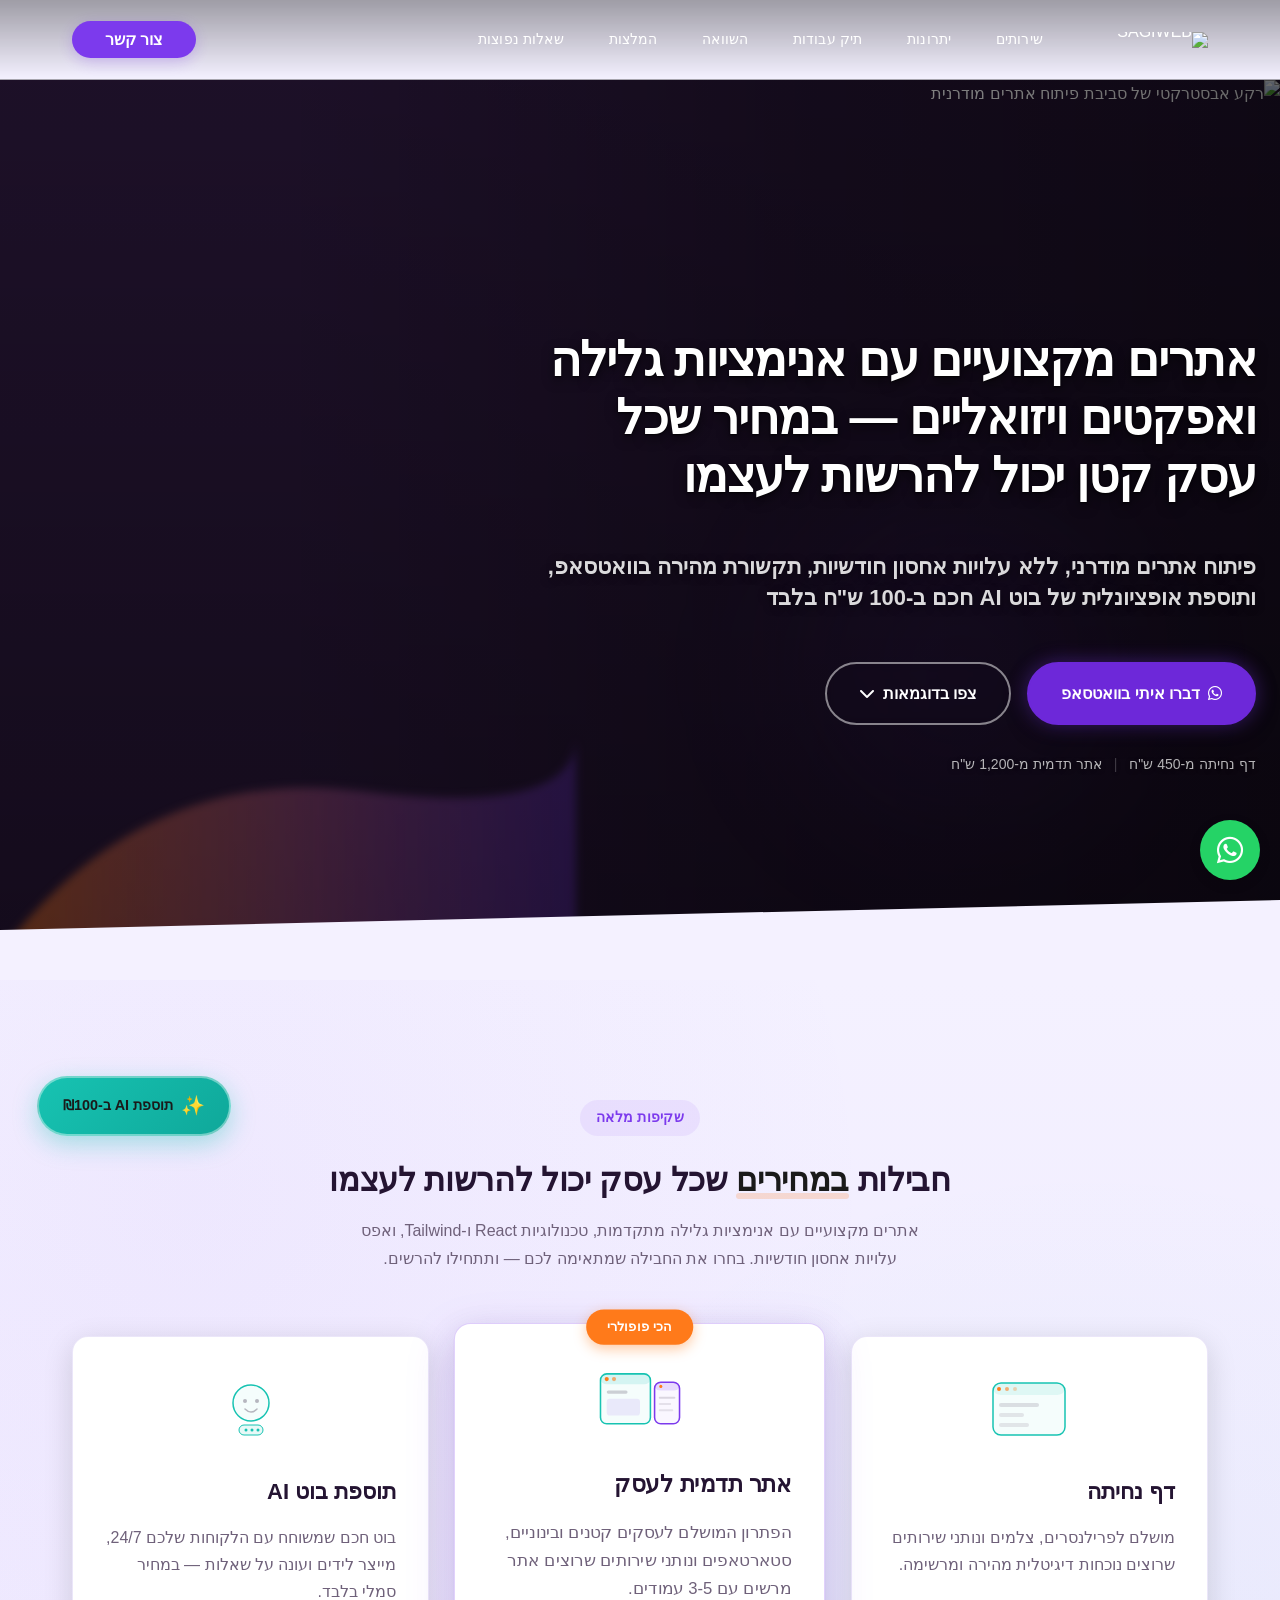
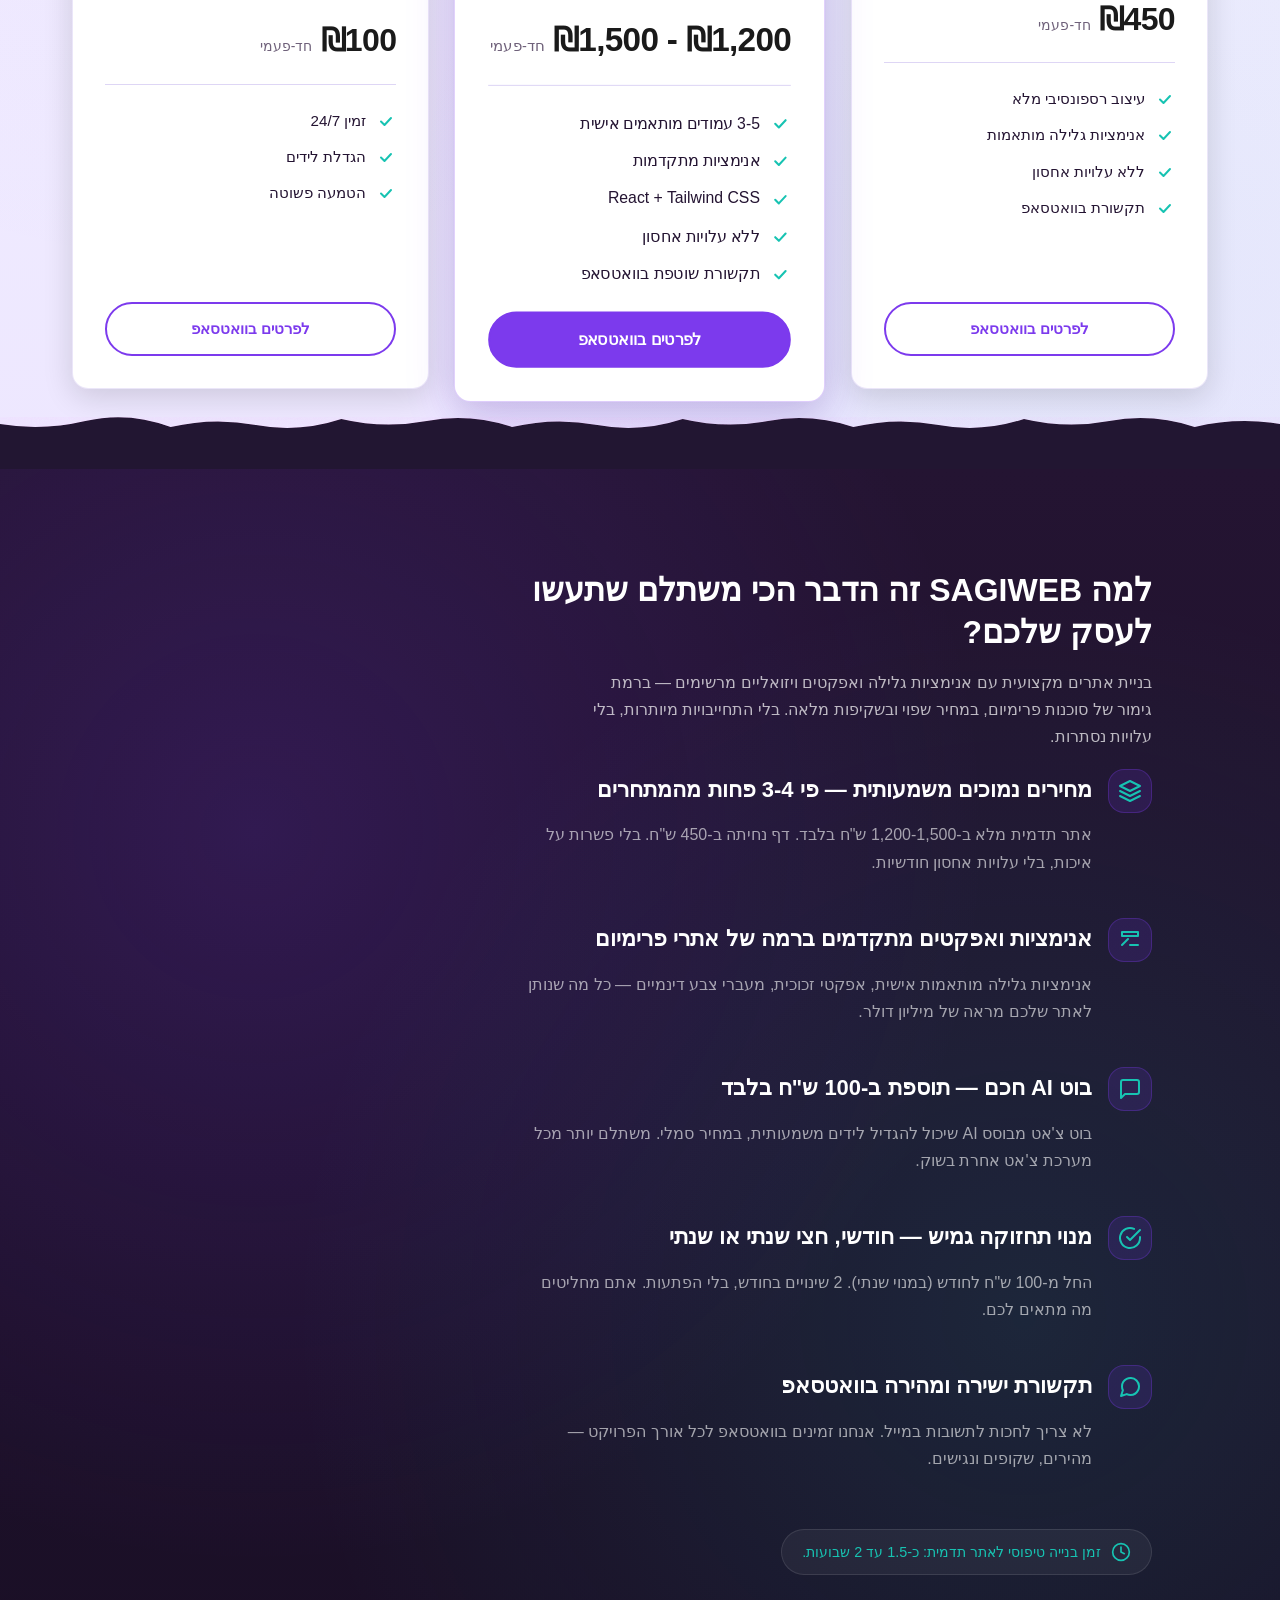
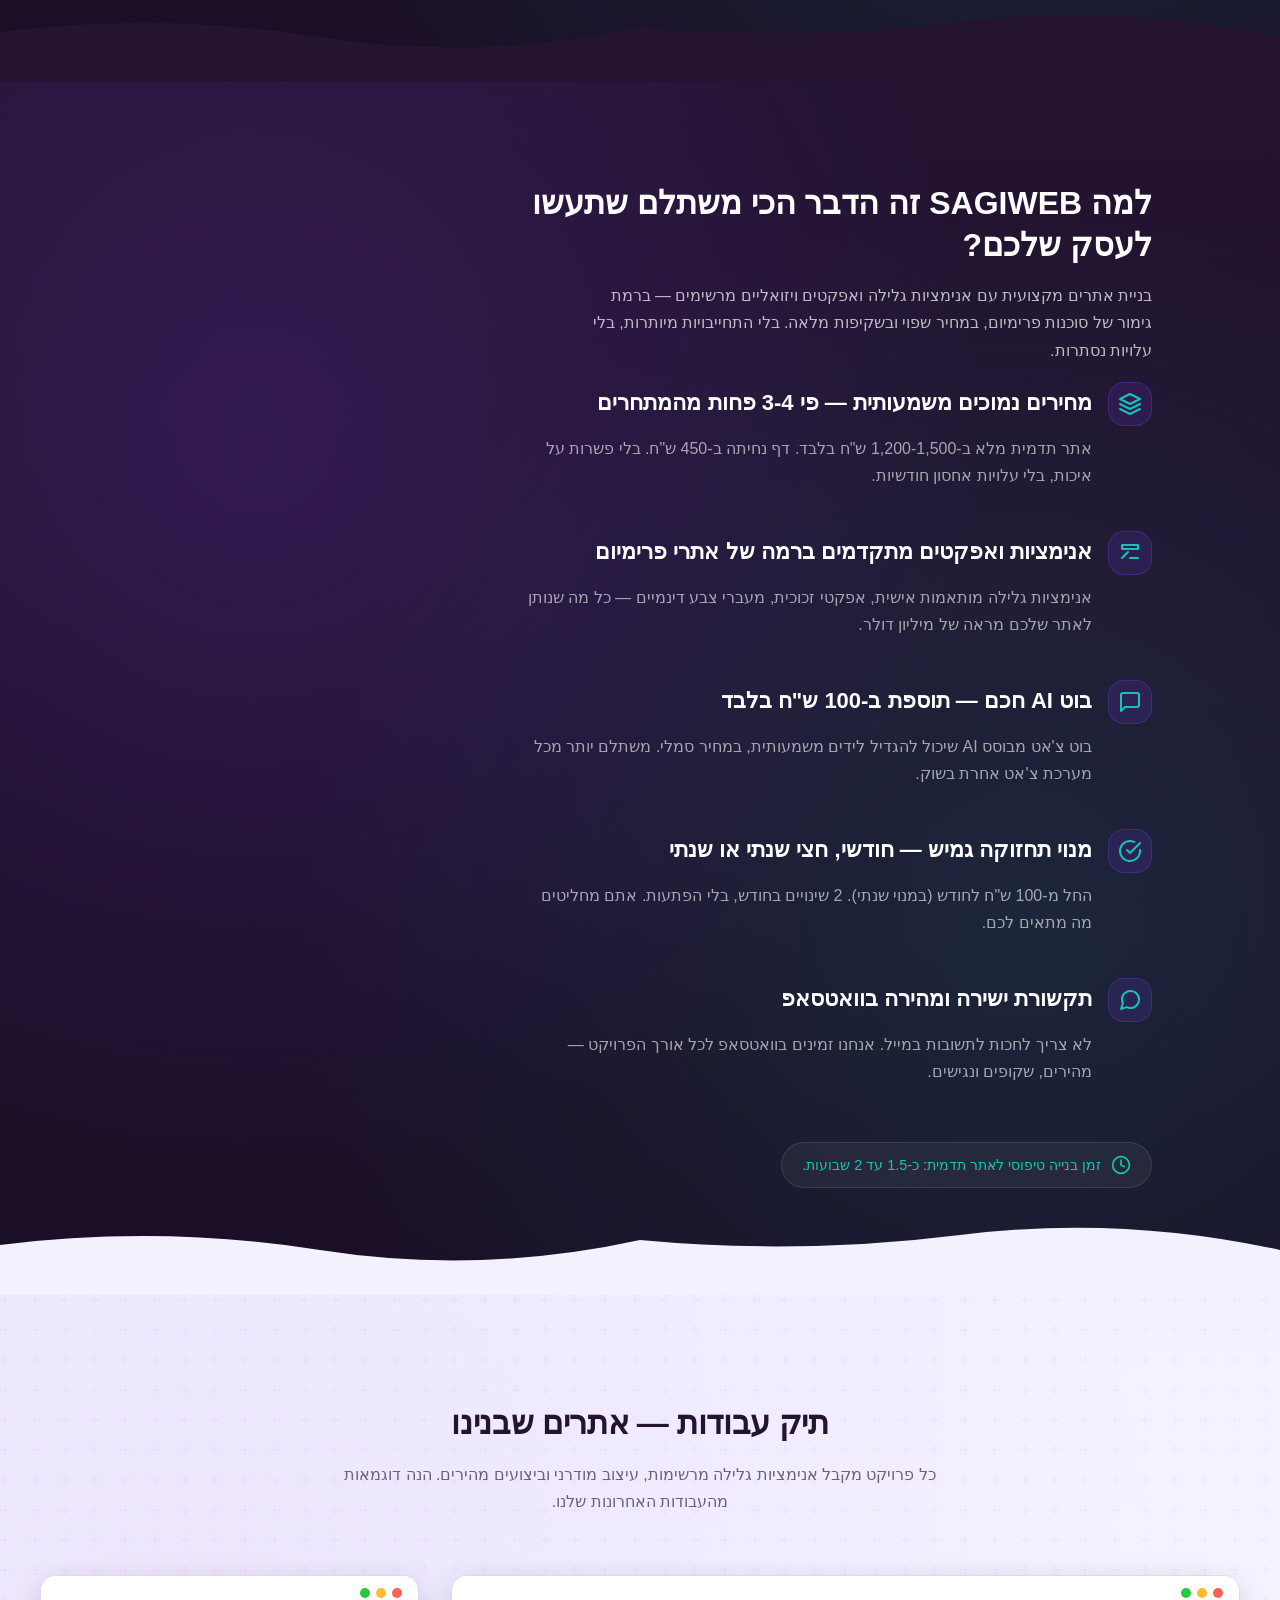
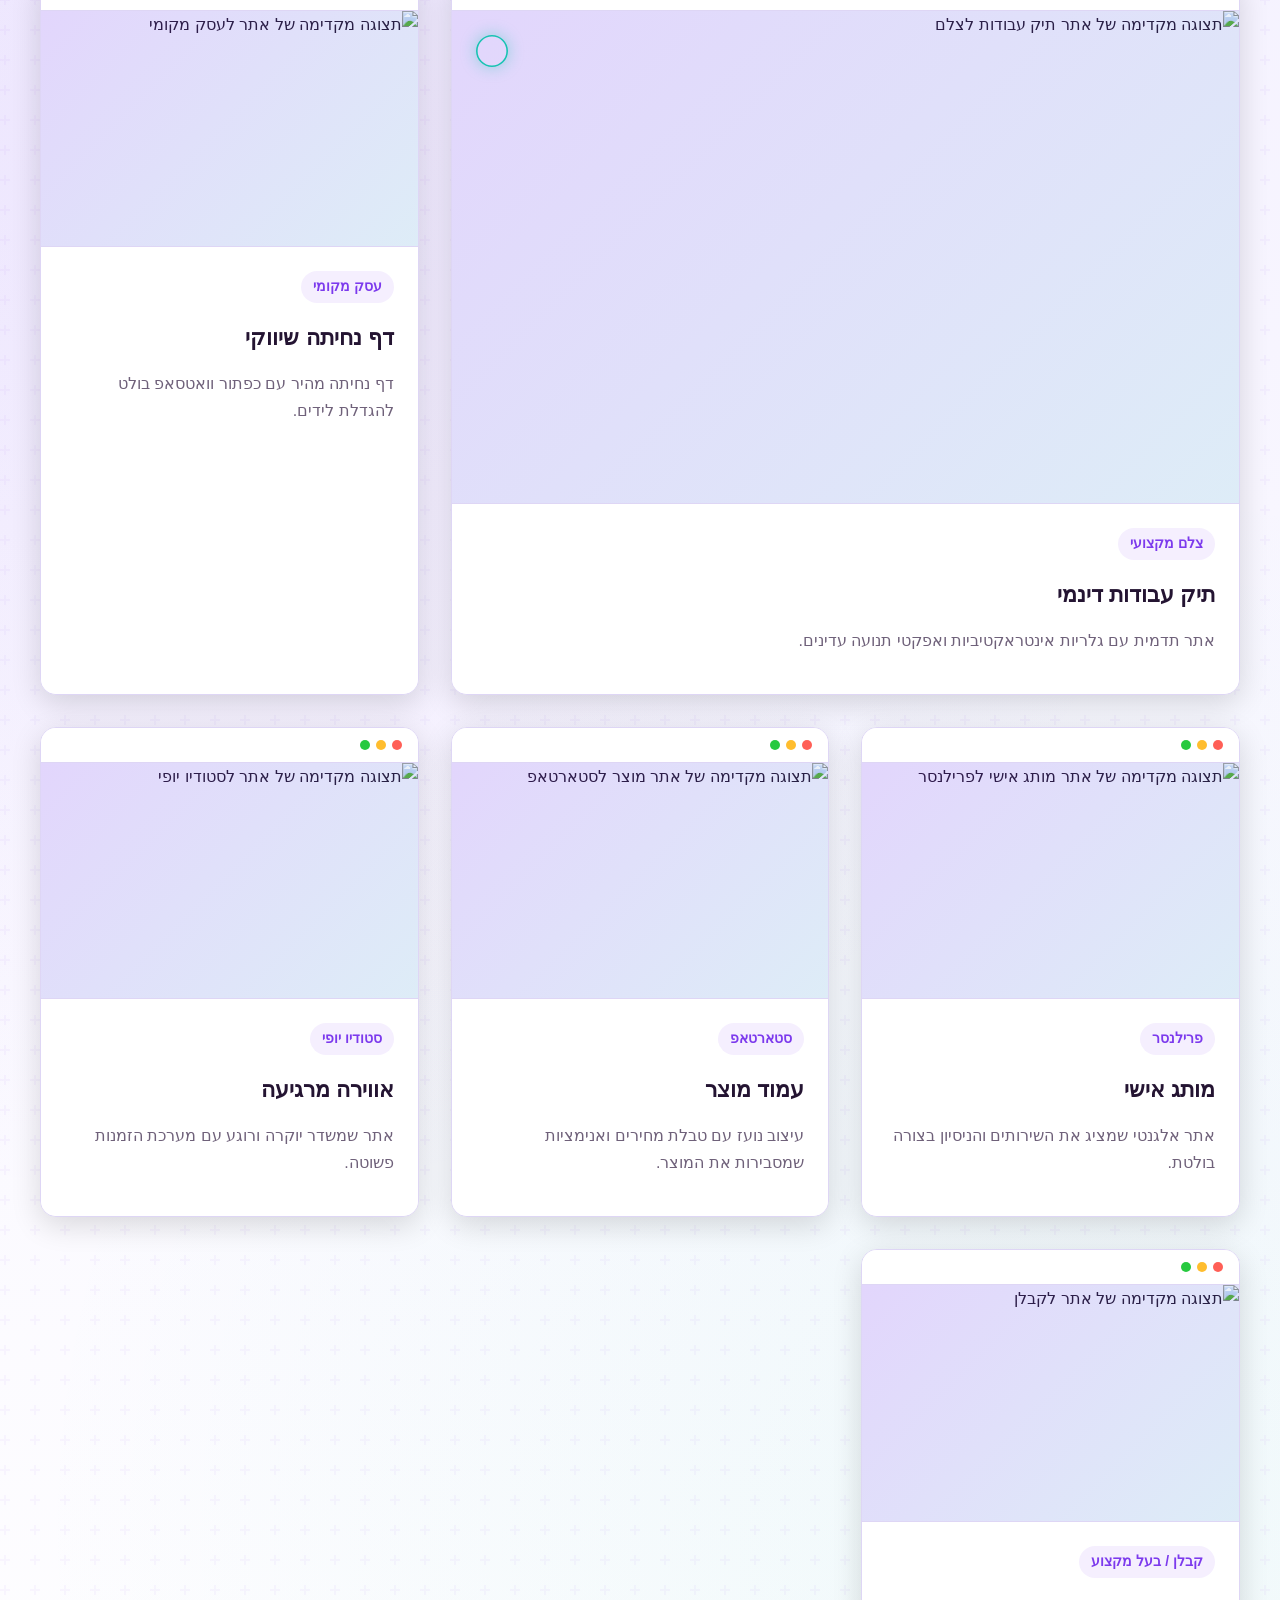
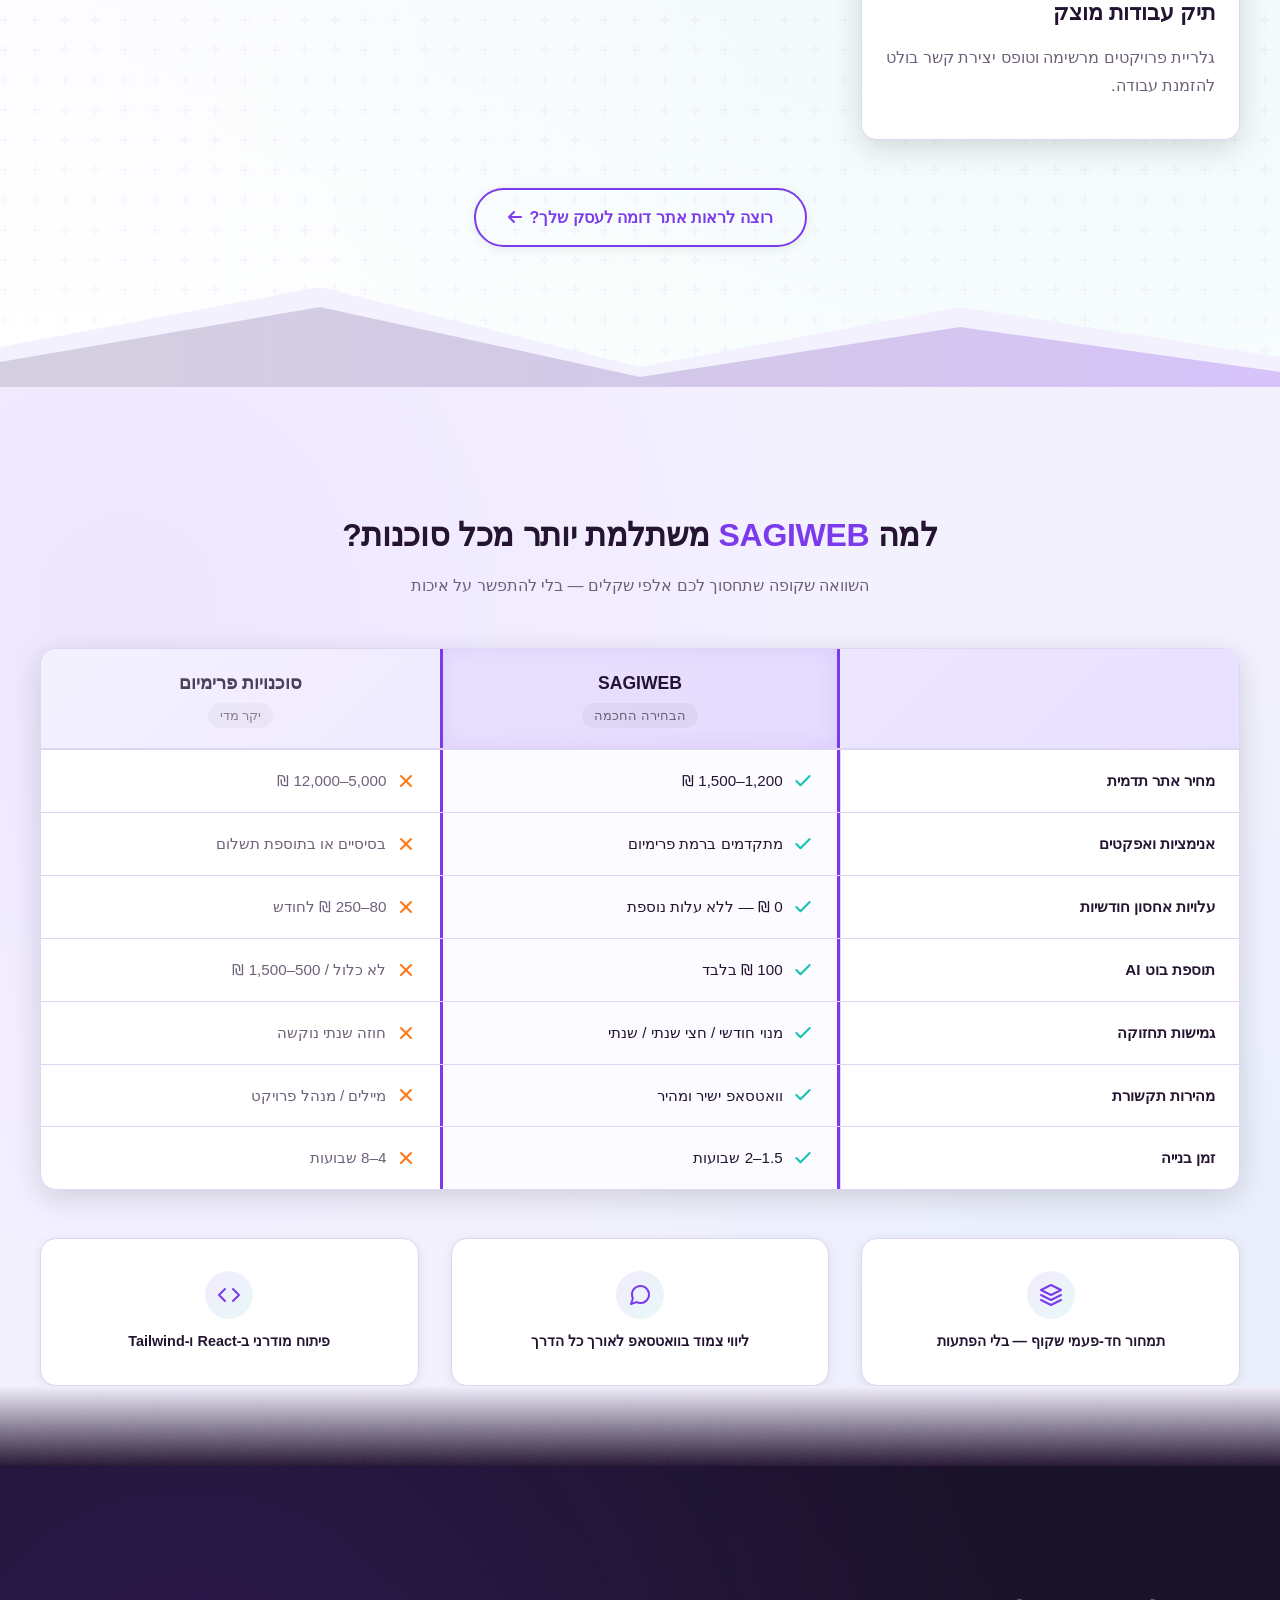
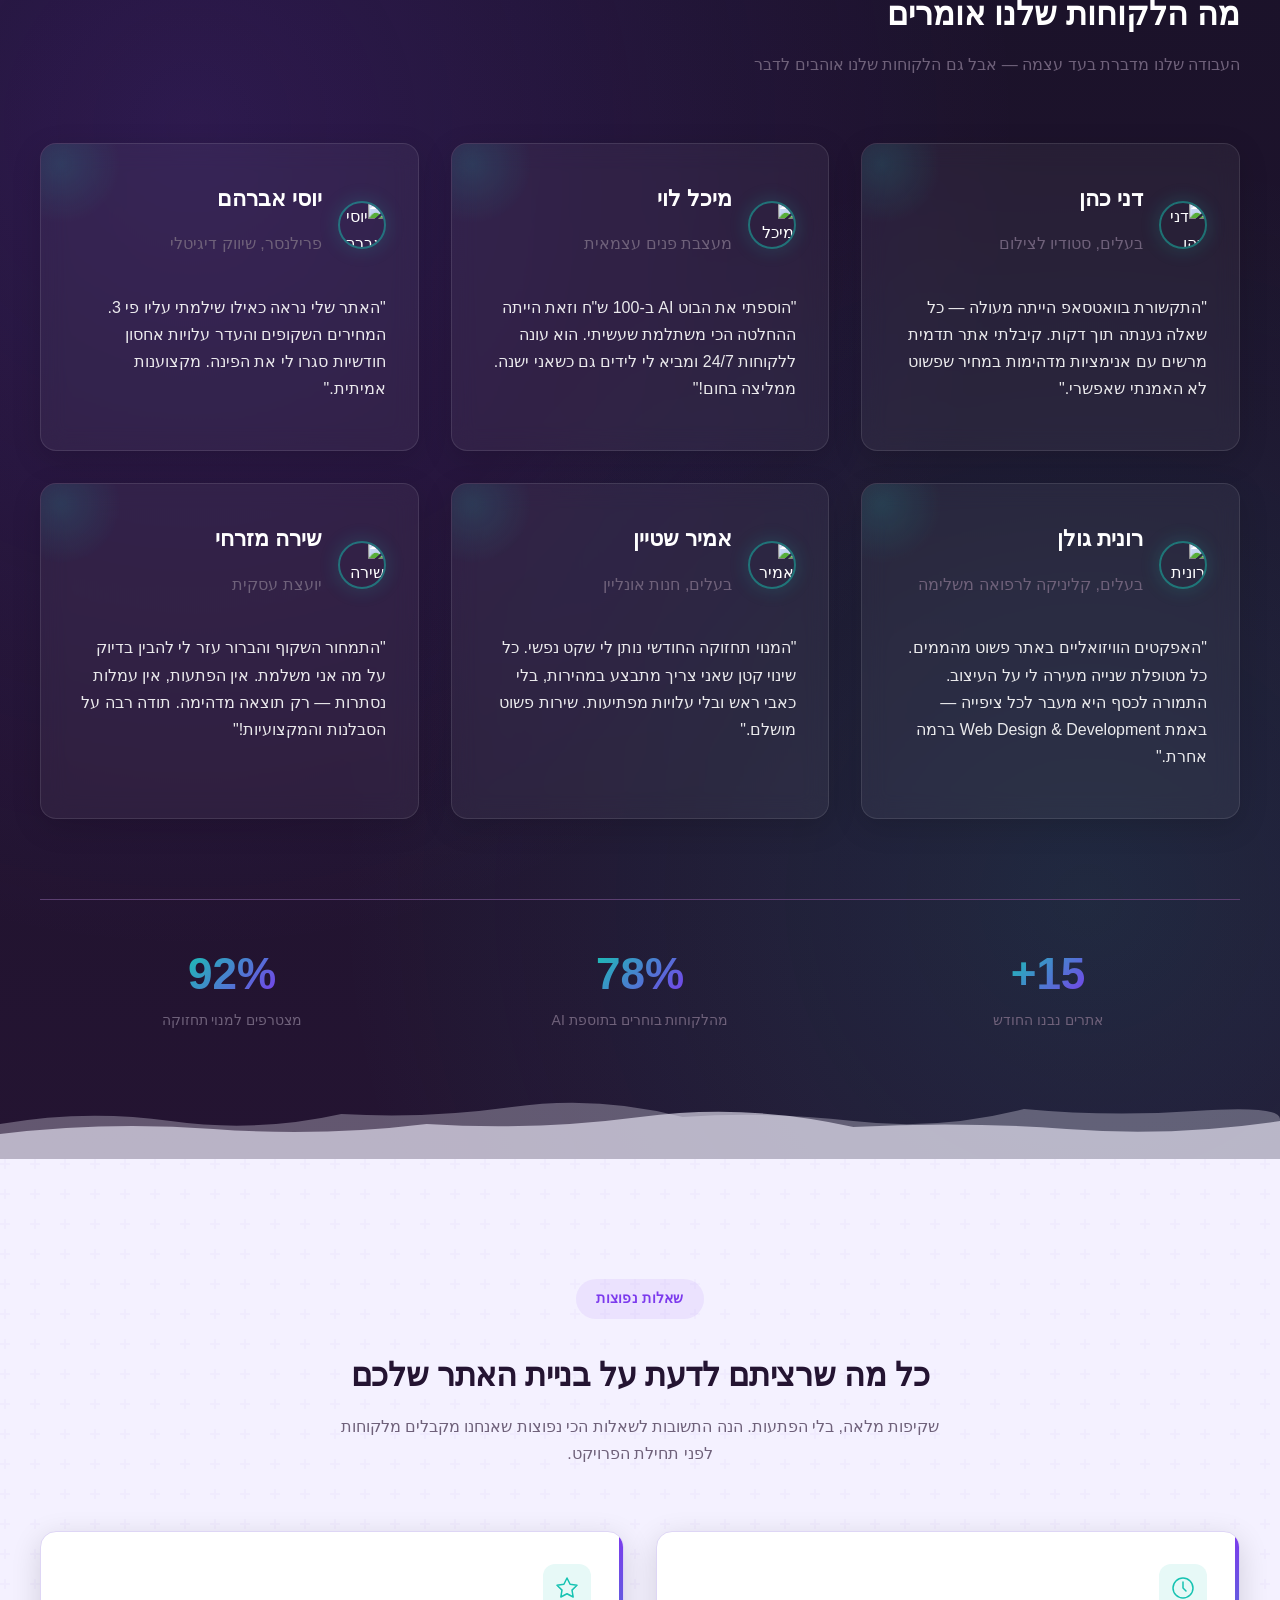
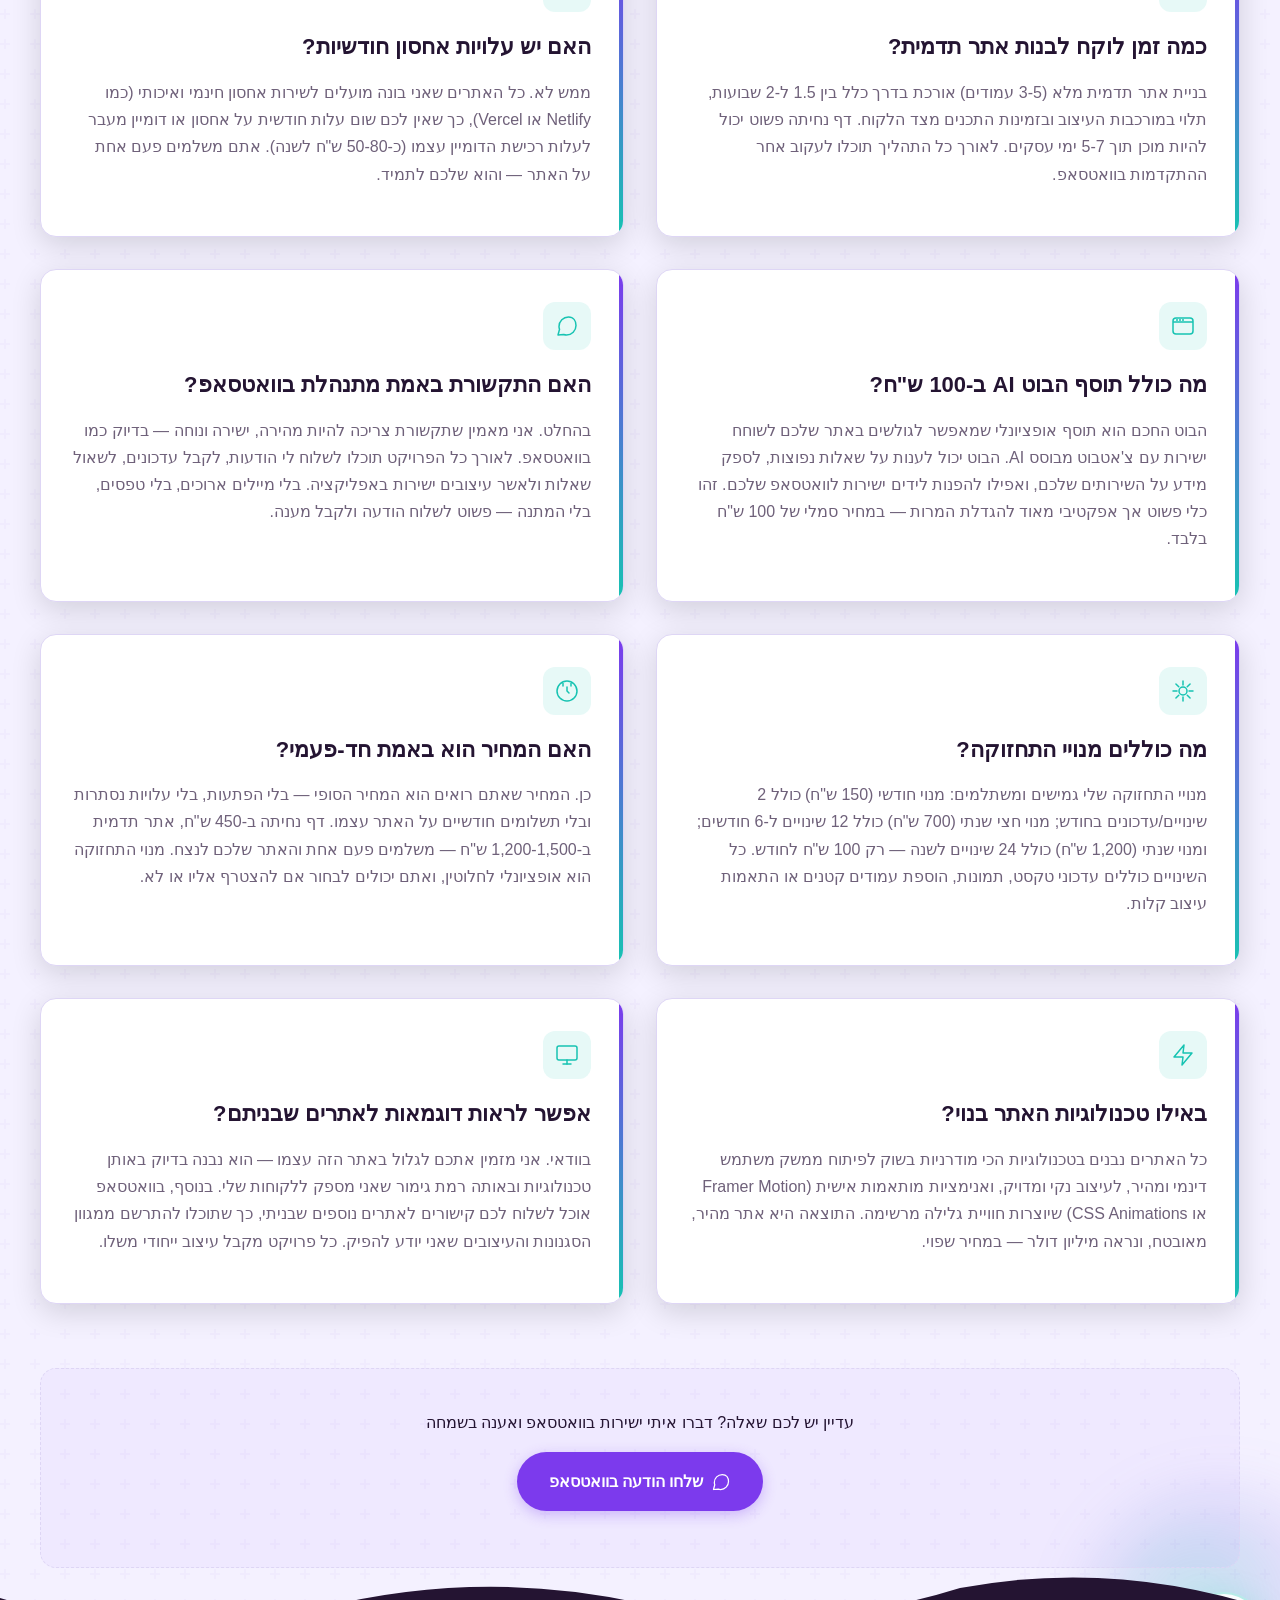
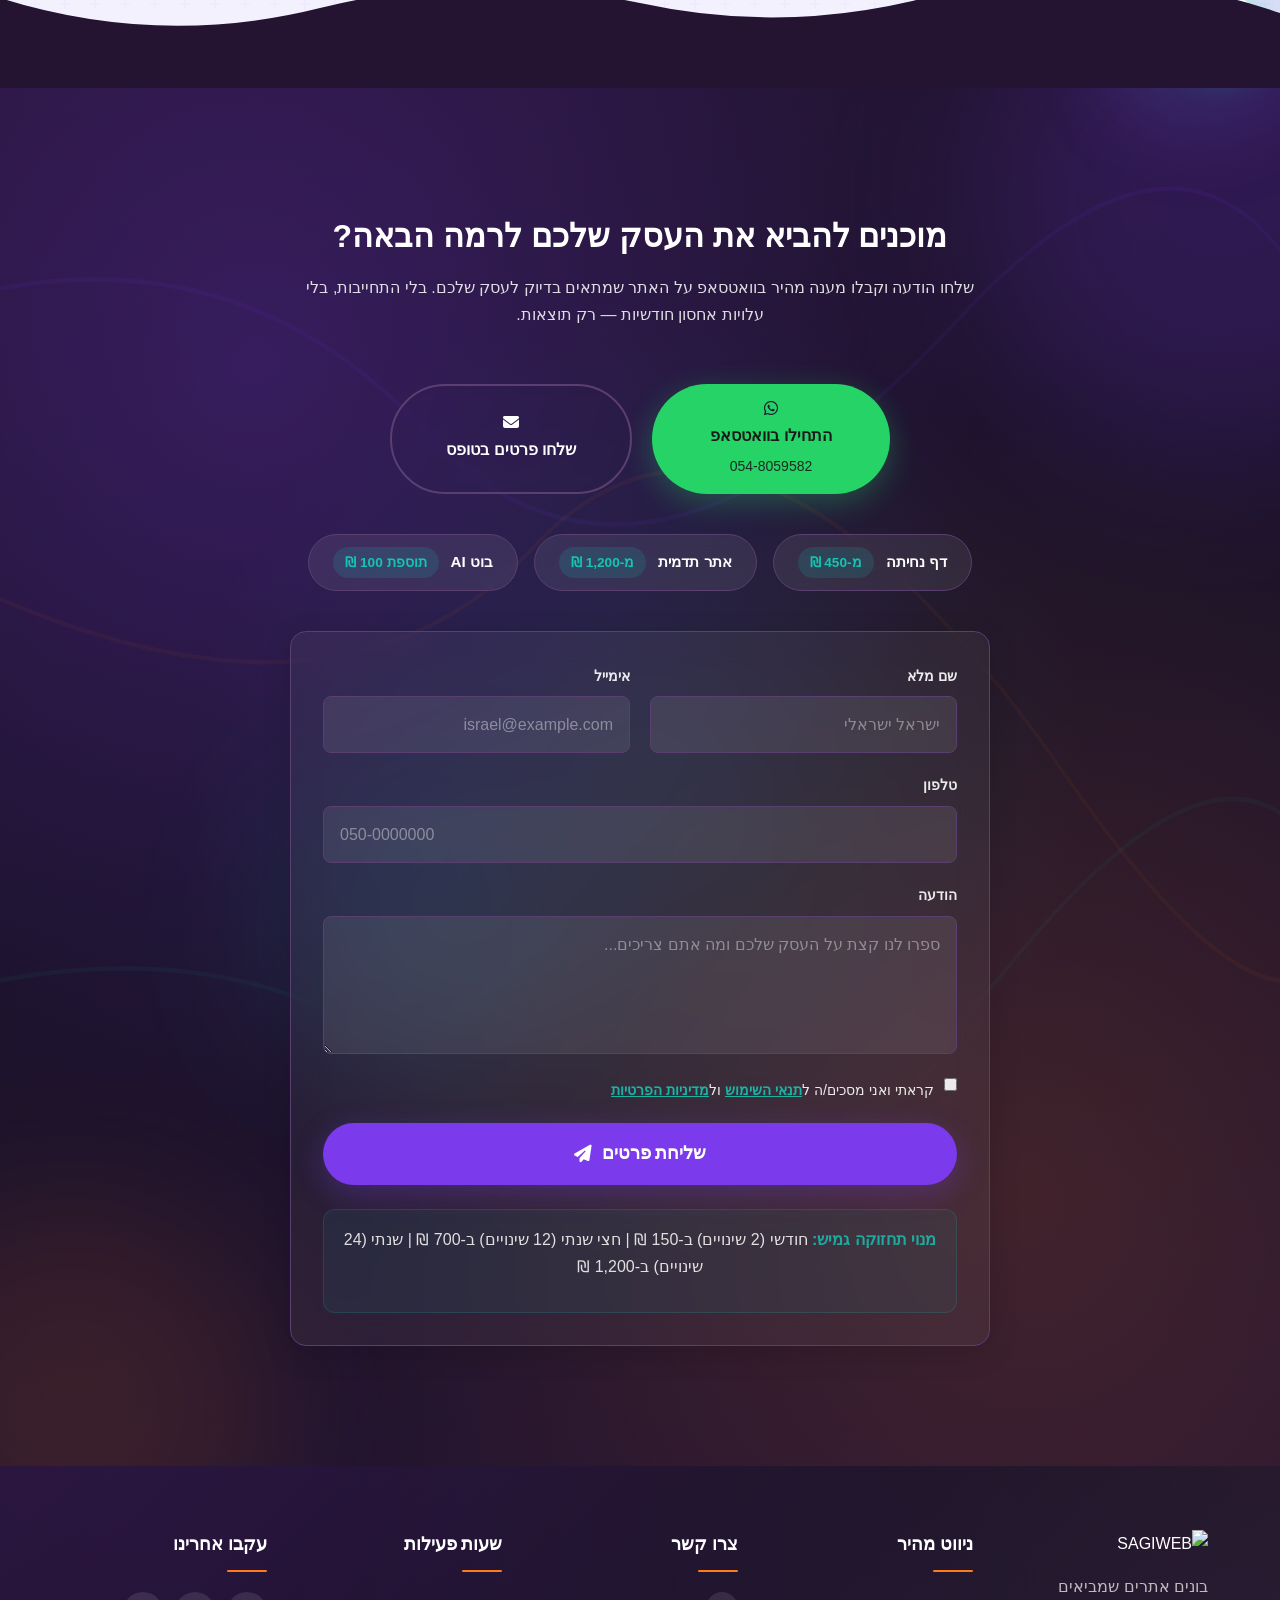
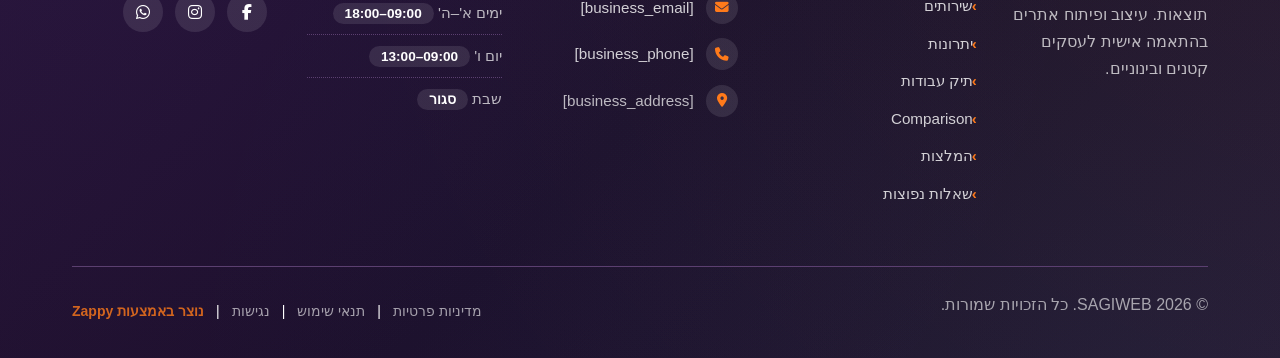
==== commit db914af6: "Background sync: Progressive GitHub Sync" ====
--- a/public/index.html
+++ b/public/index.html
@@ -1 +1 @@
-<!doctype html><html dir="rtl" lang="he"><head><meta charset="UTF-8"><meta content="width=device-width,initial-scale=1" name="viewport"><meta content="index, follow" name="robots"><title>בניית אתרים מרהיבים עם אנימציות — SAGIWEB</title><meta content="שירות פרילנס ישראלי לבניית אתרים בעיצוב ויזואלי מרשים, אנימציות גלילה ואפקטים מתקדמים. פתרון איכותי ובמחיר הוגן לעסקים קטנים ובינוניים. דברו איתי בוואטסאפ עוד היום!" name="description"><meta content="בניית אתרים, עיצוב אתרים, פיתוח אתרים, אנימציות גלילה, אתרים לעסקים קטנים" name="keywords"><link href="/assets/favicon.ico" rel="icon" type="image/x-icon"><link href="/assets/favicon-16x16.png" rel="icon" type="image/png" sizes="16x16"><link href="/assets/favicon-32x32.png" rel="icon" type="image/png" sizes="32x32"><link href="/assets/favicon-48x48.png" rel="icon" type="image/png" sizes="48x48"><link href="/assets/favicon-192x192.png" rel="icon" type="image/png" sizes="192x192"><link href="/assets/favicon-512x512.png" rel="icon" type="image/png" sizes="512x512"><link href="/assets/apple-touch-icon.png" rel="apple-touch-icon"><script>!function(){"use strict";var t="485b0c4f-6ab4-41a6-80f2-8aeec7674590",e="https://api.zappy5.com/api/analytics/track",a=18e5,n=2592e6,o=!0,i=!0,r=!0;var s=function(){var e="zappy_visitor_"+t,a=null;try{if(a=localStorage.getItem(e)){var o=JSON.parse(a),i=Date.now();if(i-o.created<n)return o.lastSeen=i,localStorage.setItem(e,JSON.stringify(o)),o.id}}catch(t){console.warn("Zappy Analytics: LocalStorage not available")}var r="zv_"+Date.now()+"_"+Math.random().toString(36).substr(2,9);try{localStorage.setItem(e,JSON.stringify({id:r,created:Date.now(),lastSeen:Date.now()}))}catch(t){}return r}(),c=function(){var e="zappy_session_"+t,n=null;try{if(n=sessionStorage.getItem(e)){var o=JSON.parse(n),i=Date.now();if(i-o.timestamp<a)return o.timestamp=i,sessionStorage.setItem(e,JSON.stringify(o)),o.id}}catch(t){console.warn("Zappy Analytics: SessionStorage not available")}var r="zs_"+Date.now()+"_"+Math.random().toString(36).substr(2,9);try{sessionStorage.setItem(e,JSON.stringify({id:r,timestamp:Date.now()}))}catch(t){}return r}();function l(a,n){n=n||{};var o={website_id:t,event_type:a,page_path:window.location.pathname,referrer:document.referrer||"direct",visitor_id:s,session_id:c,metadata:n};if(navigator.sendBeacon){var i=new Blob([JSON.stringify(o)],{type:"application/json"});navigator.sendBeacon(e,i)}else fetch(e,{method:"POST",headers:{"Content-Type":"application/json"},body:JSON.stringify(o),keepalive:!0}).catch(function(t){console.warn("Zappy Analytics: Failed to track event",t)})}o&&l("pageview",{title:document.title,url:window.location.href}),i&&document.addEventListener("click",function(t){var e=t.target;if("BUTTON"===e.tagName||e.closest("button")){var a="BUTTON"===e.tagName?e:e.closest("button");l("click",{element:"button",text:a.textContent.trim().substring(0,100),id:a.id||null,class:a.className||null})}else if("A"===e.tagName||e.closest("a")){var n="A"===e.tagName?e:e.closest("a");l("navigation",{element:"link",text:n.textContent.trim().substring(0,100),href:n.href,external:n.hostname!==window.location.hostname})}},!0),r&&document.addEventListener("submit",function(t){var e=t.target;l("form_submit",{form_id:e.id||null,form_name:e.name||null,form_action:e.action||null,form_method:e.method||"GET"})},!0);var m=Date.now();window.addEventListener("beforeunload",function(){l("page_unload",{time_on_page:Math.floor((Date.now()-m)/1e3),page_path:window.location.pathname})}),window.zappyAnalytics={track:l,getVisitorId:function(){return s},getSessionId:function(){return c}}}()</script><meta content="בניית אתרים מרהיבים עם אנימציות — SAGIWEB" property="og:title"><meta content="שירות פרילנס ישראלי לבניית אתרים בעיצוב ויזואלי מרשים, אנימציות גלילה ואפקטים מתקדמים. פתרון איכותי ובמחיר הוגן לעסקים קטנים ובינוניים. דברו איתי בוואטסאפ עוד היום!" property="og:description"><meta content="summary_large_image" name="twitter:card"><meta content="בניית אתרים מרהיבים עם אנימציות — SAGIWEB" name="twitter:title"><meta content="שירות פרילנס ישראלי לבניית אתרים בעיצוב ויזואלי מרשים, אנימציות גלילה ואפקטים מתקדמים. פתרון איכותי ובמחיר הוגן לעסקים קטנים ובינוניים. דברו איתי בוואטסאפ עוד היום!" name="twitter:description"><meta content="website" property="og:type"><meta content="he_IL" property="og:locale"><link href="https://cdnjs.cloudflare.com/ajax/libs/font-awesome/6.4.0/css/all.min.css" rel="stylesheet"><style>.skip-link{position:absolute;top:0;left:0;transform:translateY(-200%);padding:12px 18px;background:var(--bg-dark,#1a1a1a);color:var(--text-light,#fff);font-weight:600;border-radius:0 0 8px 0;z-index:10000}.skip-link:focus{transform:none;outline:2px solid var(--ring,#fff);outline-offset:2px}:focus-visible{outline:2px solid var(--ring,currentColor);outline-offset:3px}</style><link href="/assets/favicon.ico" rel="icon" type="image/x-icon"><link href="/assets/favicon-16x16.png" rel="icon" type="image/png" sizes="16x16"><link href="/assets/favicon-32x32.png" rel="icon" type="image/png" sizes="32x32"><link href="/assets/favicon-48x48.png" rel="icon" type="image/png" sizes="48x48"><link href="/assets/favicon-192x192.png" rel="icon" type="image/png" sizes="192x192"><link href="/assets/favicon-512x512.png" rel="icon" type="image/png" sizes="512x512"><link href="/assets/apple-touch-icon.png" rel="apple-touch-icon"><link href="https://cdn.jsdelivr.net/npm/vanilla-cookieconsent@3/dist/cookieconsent.css" rel="stylesheet"><script src="https://cdn.jsdelivr.net/npm/vanilla-cookieconsent@3/dist/cookieconsent.umd.js"></script><script src="https://cdn.jsdelivr.net/gh/mickidum/acc_toolbar/acctoolbar/acctoolbar.min.js"></script><link href="/styles.css" rel="stylesheet"><script>window.ZAPPY_WEBSITE_ID="485b0c4f-6ab4-41a6-80f2-8aeec7674590",window.ZAPPY_API_BASE="https://api.zappy5.com"</script><style id="zappy-dropdown-submenu-styles">#navMenu li:has(.sub-menu),.nav-menu li:has(.sub-menu),.navbar li:has(.sub-menu),nav li:has(.sub-menu){position:relative}#navMenu .sub-menu,.nav-menu .sub-menu,.navbar .sub-menu,nav .sub-menu{display:block!important;position:absolute!important;top:100%;left:0;min-width:220px;background:#fff;border-radius:8px;box-shadow:0 8px 25px rgba(0,0,0,.15);padding:8px 0;opacity:0;visibility:hidden;transform:translateY(10px);transition:all .3s ease;z-index:1000;list-style:none;pointer-events:none}#navMenu li:hover>.sub-menu,.nav-menu li:hover>.sub-menu,.navbar li:hover>.sub-menu,nav li:hover>.sub-menu{opacity:1!important;visibility:visible!important;transform:translateY(0)!important;pointer-events:auto!important}.sub-menu li{list-style:none;margin:0;padding:0}.sub-menu a{display:block!important;padding:10px 16px!important;color:var(--text-dark,#333)!important;font-weight:500;text-decoration:none;white-space:nowrap;transition:background-color .2s}.sub-menu .zappy-nav-child>a{padding-left:28px!important;font-size:.9em!important;opacity:.85!important}[dir=rtl] .sub-menu .zappy-nav-child>a,html[lang=ar] .sub-menu .zappy-nav-child>a,html[lang=he] .sub-menu .zappy-nav-child>a{padding-left:10px!important;padding-right:28px!important}.sub-menu .zappy-nav-parent>a{font-weight:600!important}.sub-menu a:hover{background-color:#f5f5f5}[dir=rtl] .nav-menu .sub-menu,[dir=rtl] .navbar .sub-menu,[dir=rtl] nav .sub-menu,html[lang=ar] .nav-menu .sub-menu,html[lang=ar] .navbar .sub-menu,html[lang=ar] nav .sub-menu,html[lang=he] .nav-menu .sub-menu,html[lang=he] .navbar .sub-menu,html[lang=he] nav .sub-menu{left:auto!important;right:0!important}.sub-menu:empty,.sub-menu:not(:has(li)):not(:has(> a)),.sub-menu:not(:has(li:not(.zappy-hidden-menu-item))):not(:has(> a)){display:none!important;opacity:0!important;visibility:hidden!important;pointer-events:none!important}li:has(.menu-group-title):hover>.sub-menu{opacity:1!important;visibility:visible!important;transform:translateY(0)!important;pointer-events:auto!important}#navMenu>li>.menu-group-title,.nav-menu>li>.menu-group-title{display:inline-block;padding:.5rem 1rem;cursor:default;user-select:none}@media (max-width:768px){#navMenu .sub-menu,.nav-menu .sub-menu,.navbar .sub-menu,nav .sub-menu{position:static!important;transform:none!important;box-shadow:none!important;background:0 0!important;max-height:0;overflow:hidden;opacity:0;visibility:hidden;transition:max-height .3s ease,opacity .3s ease;padding:0!important;border-radius:0!important}#navMenu .sub-menu.mobile-expanded,.nav-menu .sub-menu.mobile-expanded,.navbar .sub-menu.mobile-expanded{max-height:none!important;overflow-y:visible!important;opacity:1!important;visibility:visible!important;padding:8px 0 8px 16px!important}[dir=rtl] .sub-menu.mobile-expanded,html[lang=he] .sub-menu.mobile-expanded{padding:8px 16px 8px 0!important}#navMenu li:hover>.sub-menu,.nav-menu li:hover>.sub-menu,.navbar li:hover>.sub-menu,nav li:hover>.sub-menu{opacity:0;visibility:hidden;pointer-events:none}#navMenu li>.sub-menu.mobile-expanded,.nav-menu li>.sub-menu.mobile-expanded,.navbar li>.sub-menu.mobile-expanded,nav li>.sub-menu.mobile-expanded{opacity:1!important;visibility:visible!important;pointer-events:auto!important}#navMenu li:has(.sub-menu),.nav-menu li:has(.sub-menu),.navbar li:has(.sub-menu),nav li:has(.sub-menu){display:flex!important;flex-wrap:wrap!important;align-items:center!important;position:relative!important;min-height:44px!important}#navMenu li:has(.sub-menu)>a,.nav-menu li:has(.sub-menu)>a,.navbar li:has(.sub-menu)>a,nav li:has(.sub-menu)>a{flex:1!important;min-width:0!important}#navMenu li:has(.sub-menu)>.menu-group-title,.nav-menu li:has(.sub-menu)>.menu-group-title,.navbar li:has(.sub-menu)>.menu-group-title,nav li:has(.sub-menu)>.menu-group-title{flex:1!important;min-width:0!important;padding:0!important;line-height:inherit!important}#navMenu li:has(.sub-menu)>.sub-menu,.nav-menu li:has(.sub-menu)>.sub-menu,.navbar li:has(.sub-menu)>.sub-menu,nav li:has(.sub-menu)>.sub-menu{flex-basis:100%!important;width:100%!important}#navMenu li:has(.sub-menu)>a [class*=arrow],#navMenu li:has(.sub-menu)>a [class*=chevron],.nav-menu li:has(.sub-menu)>a .fa-angle-down,.nav-menu li:has(.sub-menu)>a .fa-chevron-down,.nav-menu li:has(.sub-menu)>a [class*=arrow],.nav-menu li:has(.sub-menu)>a [class*=chevron],nav li:has(.sub-menu)>a [class*=arrow],nav li:has(.sub-menu)>a [class*=chevron]{display:none!important;visibility:hidden!important}.mobile-submenu-toggle{display:flex!important;align-items:center!important;justify-content:center!important;width:44px!important;height:auto!important;background:0 0!important;border:none!important;cursor:pointer!important;color:var(--text-light)!important;position:static!important;flex-shrink:0!important;align-self:stretch!important;z-index:2!important;padding:0!important;margin:0!important}.mobile-submenu-toggle::after{content:''!important;width:0!important;height:0!important;border-left:6px solid transparent!important;border-right:6px solid transparent!important;border-top:7px solid currentColor!important;transition:transform .3s ease!important}.mobile-submenu-toggle.expanded::after{transform:rotate(180deg)!important}.sub-menu a{padding:10px 0!important;display:block!important;color:var(--text-light)!important;white-space:normal!important}.sub-menu .zappy-nav-child>a{padding-left:28px!important;font-size:.9em!important;opacity:.85!important}[dir=rtl] .sub-menu .zappy-nav-child>a,html[lang=ar] .sub-menu .zappy-nav-child>a,html[lang=he] .sub-menu .zappy-nav-child>a{padding-left:0!important;padding-right:28px!important}.sub-menu .zappy-nav-parent>a{font-weight:600!important}#navMenu.active,.nav-menu.active{max-width:100vw!important;overflow-x:hidden!important;box-sizing:border-box!important}.navbar .sub-menu li a,.zappy-products-dropdown .sub-menu a,nav.navbar .sub-menu li a{color:var(--text-light)!important}}@media (min-width:769px){.mobile-submenu-toggle{display:none!important}}</style><style id="zappy-widget-visibility">html[dir=rtl] .whatsapp-float{right:20px!important;left:auto!important}html:not([dir]) .whatsapp-float,html[dir=ltr] .whatsapp-float{left:20px!important;right:auto!important}html[dir=rtl] #mic-access-tool-general-button,html[dir=rtl] #mic-init-access-tool #mic-access-tool-general-button,html[dir=rtl] #mic-init-access-tool .mic-access-tool-general-button,html[dir=rtl] ._access-icon,html[dir=rtl] .mic-access-tool-general-button{left:20px!important;right:auto!important}html:not([dir]) #mic-access-tool-general-button,html:not([dir]) #mic-init-access-tool #mic-access-tool-general-button,html:not([dir]) #mic-init-access-tool .mic-access-tool-general-button,html:not([dir]) ._access-icon,html:not([dir]) .mic-access-tool-general-button,html[dir=ltr] #mic-access-tool-general-button,html[dir=ltr] #mic-init-access-tool #mic-access-tool-general-button,html[dir=ltr] #mic-init-access-tool .mic-access-tool-general-button,html[dir=ltr] ._access-icon,html[dir=ltr] .mic-access-tool-general-button{right:20px!important;left:auto!important}@media (max-width:768px){.whatsapp-float{display:flex!important}}@media (min-width:769px){.whatsapp-float{display:flex!important}}@media (max-width:768px){#mic-access-tool-general-button,#mic-init-access-tool #mic-access-tool-general-button,#mic-init-access-tool .mic-access-tool-general-button,._access-icon,.mic-access-tool-general-button{display:flex!important;visibility:visible!important;opacity:1!important;pointer-events:auto!important}#mic-access-tool-box.opened-mic-access-tool,#mic-init-access-tool #mic-access-tool-box.opened-mic-access-tool,.mic-access-tool-box.opened-mic-access-tool{visibility:visible!important;opacity:1!important;pointer-events:auto!important}}@media (min-width:769px){#mic-access-tool-general-button,#mic-init-access-tool #mic-access-tool-general-button,#mic-init-access-tool .mic-access-tool-general-button,._access-icon,.mic-access-tool-general-button{display:flex!important;visibility:visible!important;opacity:1!important;pointer-events:auto!important}#mic-access-tool-box.opened-mic-access-tool,#mic-init-access-tool #mic-access-tool-box.opened-mic-access-tool,.mic-access-tool-box.opened-mic-access-tool{visibility:visible!important;opacity:1!important;pointer-events:auto!important}}</style></head><body><a href="#main" class="skip-link">דלג לתוכן הראשי</a><nav class="navbar" dir="rtl"><button class="mobile-toggle" aria-label="Menu" id="mobileToggle"><svg viewBox="0 0 24 24" fill="none" height="24" width="24" class="hamburger-icon"><path d="M3 12h18M3 6h18M3 18h18" stroke="currentColor" stroke-width="2" stroke-linecap="round"></path></svg> <svg viewBox="0 0 24 24" fill="none" height="24" width="24" class="close-icon" style="display:none"><path d="M18 6L6 18M6 6l12 12" stroke="currentColor" stroke-width="2" stroke-linecap="round"></path></svg></button> <button class="phone-header-btn" aria-label="Call" data-phone="[business_phone]"><svg viewBox="0 0 24 24" fill="currentColor" height="20" width="20"><path d="M22 16.92v3a2 2 0 0 1-2.18 2 19.79 19.79 0 0 1-8.63-3.07 19.5 19.5 0 0 1-6-6 19.79 19.79 0 0 1-3.07-8.67A2 2 0 0 1 4.11 2h3a2 2 0 0 1 2 1.72 12.84 12.84 0 0 0 .7 2.81 2 2 0 0 1-.45 2.11L8.09 9.91a16 16 0 0 0 6 6l1.27-1.27a2 2 0 0 1 2.11-.45 12.84 12.84 0 0 0 2.81.7A2 2 0 0 1 22 16.92z"></path></svg></button><div class="nav-container"><div class="nav-right-group"><div class="nav-brand"><a href="/" class="logo-link"><img alt="SAGIWEB" src="/assets/site-----image-1.webp" class="logo"></a></div><ul class="nav-menu" id="navMenu"><li><a href="#services">שירותים</a></li><li><a href="#benefits">יתרונות</a></li><li><a href="#portfolio">תיק עבודות</a></li><li><a href="#comparison">השוואה</a></li><li><a href="#testimonials">המלצות</a></li><li><a href="#faq">שאלות נפוצות</a></li><li class="mobile-contact-link nav-cta-mobile-item"><a href="#cta" class="nav-cta-btn">צור קשר</a></li></ul></div><div class="nav-cta-container"><a href="#cta" class="nav-cta-btn">צור קשר</a></div></div></nav><script>window.addEventListener("load",function(){const e=document.querySelector(".navbar, nav, header");if(!e)return void console.log("[Navbar] Navbar element not found");let t=document.getElementById("mobileToggle")||document.querySelector(".mobile-toggle")||document.querySelector(".hamburger")||document.querySelector(".hamburger-menu")||document.querySelector(".menu-toggle")||document.querySelector(".burger-menu")||document.querySelector('[aria-label="Menu"]')||document.querySelector('[aria-label="תפריט"]');const o=document.querySelector(".phone-header-btn"),n=window.getComputedStyle(e);let r=n.backgroundColor;if(console.log("[Navbar] Initial navbar background:",r),"transparent"===r||"rgba(0, 0, 0, 0)"===r||r.startsWith("rgba")&&r.includes(", 0)")){const e=n.backgroundImage;if(e&&"none"!==e)console.log("[Navbar] Navbar has background image/gradient, using dark text"),r="rgb(240, 240, 240)";else{const e=window.getComputedStyle(document.body).backgroundColor;console.log("[Navbar] Navbar transparent, using body background:",e),r=e}}const a=r.match(/\d+/g);if(a&&a.length>=3){const e=(.299*parseInt(a[0])+.587*parseInt(a[1])+.114*parseInt(a[2]))/255;console.log("[Navbar] Mobile button colors preserved from Claude CSS (luminance:",e.toFixed(2)+")");const n=document.createElement("style");n.id="zappy-mobile-nav-fix";document.documentElement.lang;document.documentElement.dir,n.textContent='\n        /* Hide mobile buttons on desktop, show only on mobile */\n        @media (min-width: 769px) {\n          .mobile-toggle,\n          .phone-header-btn {\n            display: none !important;\n          }\n        }\n        \n        /* Show and position mobile buttons correctly on mobile */\n        @media (max-width: 768px) {\n          .navbar,\n          nav.navbar {\n            min-height: 70px !important;\n          }\n\n          .mobile-toggle,\n          .phone-header-btn {\n            position: absolute !important;\n            top: 0 !important;\n            bottom: 0 !important;\n            margin-top: auto !important;\n            margin-bottom: auto !important;\n            transform: none !important;\n            z-index: 1001 !important;\n            display: flex !important;\n            align-items: center !important;\n            justify-content: center !important;\n            width: 36px !important;\n            height: 36px !important;\n            border-radius: 50% !important;\n            border: none !important;\n            cursor: pointer !important;\n            padding: 6px !important;\n            background: none !important;\n            color: var(--nav-text, var(--text-light)) !important;\n            touch-action: manipulation !important;\n            -webkit-tap-highlight-color: transparent !important;\n          }\n\n          html[data-zappy-site-type="ecommerce"] .phone-header-btn,\n          body[data-zappy-site-type="ecommerce"] .phone-header-btn,\n          html[data-zappy-site-type="ecommerce"] header .phone-header-btn,\n          html[data-zappy-site-type="ecommerce"] nav .phone-header-btn {\n            display: none !important;\n            visibility: hidden !important;\n            width: 0 !important;\n            height: 0 !important;\n            min-width: 0 !important;\n            overflow: hidden !important;\n          }\n          \n          /* LTR positioning (default): hamburger LEFT, phone RIGHT */\n          html:not([dir="rtl"]):not([lang="he"]):not([lang="ar"]) .mobile-toggle,\n          html[dir="ltr"] .mobile-toggle {\n            left: 12px !important;\n            right: auto !important;\n          }\n          html:not([dir="rtl"]):not([lang="he"]):not([lang="ar"]) .phone-header-btn,\n          html[dir="ltr"] .phone-header-btn {\n            right: 12px !important;\n            left: auto !important;\n          }\n          \n          /* RTL positioning: hamburger RIGHT, phone LEFT */\n          html[dir="rtl"] .mobile-toggle,\n          html[lang="he"] .mobile-toggle,\n          html[lang="ar"] .mobile-toggle {\n            right: 12px !important;\n            left: auto !important;\n          }\n          html[dir="rtl"] .phone-header-btn,\n          html[lang="he"] .phone-header-btn,\n          html[lang="ar"] .phone-header-btn {\n            left: 12px !important;\n            right: auto !important;\n          }\n          \n          /* CRITICAL: Ensure nav-container has min-height on mobile */\n          /* All children are positioned absolutely/fixed on mobile, so height:auto collapses to 0 */\n          .nav-container {\n            min-height: 70px !important;\n            position: relative !important;\n          }\n          \n          /* Ensure SVG icons are properly sized and inherit color */\n          .mobile-toggle svg,\n          .phone-header-btn svg {\n            width: 24px !important;\n            height: 24px !important;\n            /* Don\'t force display - let JavaScript control hamburger/close toggle */\n          }\n          \n          /* Reset nav-cta-container on mobile - remove desktop box-shadow/padding */\n          /* that creates a visible ghost box when CTA button is hidden */\n          .nav-cta-container {\n            box-shadow: none !important;\n            padding: 0 !important;\n          }\n          \n          /* Hide nav-cta-container entirely on mobile when there\'s no lang-switcher */\n          /* (only the CTA button is inside, and it\'s hidden on mobile) */\n          .nav-cta-container:not(:has(.lang-switcher)) {\n            display: none !important;\n          }\n          \n          /* CRITICAL: Prevent hero image fade gradient from bleeding over headline text */\n          /* The .image-fade-gradient has bottom: -30px (extends below parent) */\n          /* On mobile stacked layout, this overlaps the h1 text below the image */\n          .hero-image-column {\n            overflow: hidden !important;\n          }\n          .image-fade-gradient {\n            bottom: 0 !important;\n          }\n          \n          /* Hide desktop language switcher on mobile - hamburger menu handles it */\n          /* High specificity to override stored CSS */\n          .lang-switcher,\n          .nav-cta-container .lang-switcher,\n          .nav-container .lang-switcher,\n          .navbar .lang-switcher,\n          .navbar .nav-cta-container .lang-switcher {\n            display: none !important;\n          }\n        }\n      ';const r=document.getElementById("zappy-mobile-nav-fix");r&&r.remove(),document.head.appendChild(n),console.log("[Navbar] Critical CSS injected for mobile nav positioning");const i=window.innerWidth<=768;if(t){const e=t.querySelector(".hamburger-icon"),o=t.querySelector(".close-icon");e&&(e.style.setProperty("width","24px","important"),e.style.setProperty("height","24px","important"),e.style.setProperty("display","block","important")),o&&(o.style.setProperty("width","24px","important"),o.style.setProperty("height","24px","important"),o.style.setProperty("display","none","important")),i?(t.style.setProperty("position","absolute","important"),t.style.setProperty("top","0","important"),t.style.setProperty("bottom","0","important"),t.style.setProperty("margin-top","auto","important"),t.style.setProperty("margin-bottom","auto","important"),t.style.setProperty("transform","none","important"),t.style.setProperty("z-index","1001","important"),t.style.removeProperty("left"),t.style.removeProperty("right"),console.log("[Navbar] Mobile toggle positioning applied (mobile viewport)")):(t.style.removeProperty("position"),t.style.removeProperty("top"),t.style.removeProperty("transform"),t.style.removeProperty("z-index"),t.style.removeProperty("left"),t.style.removeProperty("right"),console.log("[Navbar] Desktop viewport - cleared mobile toggle inline positioning"))}if(o){const e=o.querySelector("svg");e&&(e.style.width="24px",e.style.height="24px",e.setAttribute("width","24"),e.setAttribute("height","24")),i?(o.style.setProperty("position","absolute","important"),o.style.setProperty("top","0","important"),o.style.setProperty("bottom","0","important"),o.style.setProperty("margin-top","auto","important"),o.style.setProperty("margin-bottom","auto","important"),o.style.setProperty("transform","none","important"),o.style.setProperty("z-index","1001","important"),o.style.removeProperty("left"),o.style.removeProperty("right"),console.log("[Navbar] Phone button positioning applied (mobile viewport)")):(o.style.removeProperty("position"),o.style.removeProperty("top"),o.style.removeProperty("transform"),o.style.removeProperty("z-index"),o.style.removeProperty("left"),o.style.removeProperty("right"),console.log("[Navbar] Desktop viewport - cleared phone button inline positioning"))}}else console.log("[Navbar] Could not parse background color:",r);t=document.getElementById("mobileToggle")||document.querySelector(".mobile-toggle")||document.querySelector(".hamburger")||document.querySelector(".hamburger-menu")||document.querySelector(".menu-toggle")||document.querySelector(".burger-menu")||document.querySelector('[aria-label="Menu"]')||document.querySelector('[aria-label="תפריט"]');const i=document.getElementById("navMenu")||document.querySelector(".nav-menu")||document.querySelector(".nav-links")||document.querySelector("nav ul:not(.submenu)");if(!t||!i)return void console.log("[Navbar] Mobile toggle or menu not found:",{toggle:!!t,menu:!!i});i.id||(i.id="navMenu"),console.log("[Navbar] Initializing mobile menu...");const l=t.cloneNode(!0);t.parentNode.replaceChild(l,t);var s=0;function p(e){var t=Date.now();t-s<300||(s=t,function(e){e.preventDefault(),e.stopPropagation();const t=l.querySelector(".hamburger-icon"),o=l.querySelector(".close-icon");i.classList.contains("active")?(i.classList.remove("active"),t&&t.style.setProperty("display","block","important"),o&&o.style.setProperty("display","none","important"),document.body.style.overflow="",document.body.classList.remove("menu-open"),console.log("[Navbar] Menu closed")):(i.classList.add("active"),t&&t.style.setProperty("display","none","important"),o&&o.style.setProperty("display","block","important"),document.body.style.overflow="hidden",document.body.classList.add("menu-open"),console.log("[Navbar] Menu opened"))}(e))}l.addEventListener("click",p),l.addEventListener("touchend",p),document.addEventListener("keydown",function(e){if(("Escape"===e.key||"Esc"===e.key)&&i.classList.contains("active")){const e=l.querySelector(".hamburger-icon"),t=l.querySelector(".close-icon");i.classList.remove("active"),e&&e.style.setProperty("display","block","important"),t&&t.style.setProperty("display","none","important"),document.body.style.overflow="",document.body.classList.remove("menu-open"),console.log("[Navbar] Menu closed (Escape)")}}),i.querySelectorAll("a").forEach(function(e){e.addEventListener("click",function(){if("#"===this.getAttribute("href"))return;const e=l.querySelector(".hamburger-icon"),t=l.querySelector(".close-icon");i.classList.remove("active"),e&&e.style.setProperty("display","block","important"),t&&t.style.setProperty("display","none","important"),document.body.style.overflow="",document.body.classList.remove("menu-open"),console.log("[Navbar] Menu closed (link clicked)")})});var m=i.querySelectorAll(".dropdown-toggle");m.forEach(function(e){e.addEventListener("click",function(e){e.preventDefault(),e.stopPropagation();var t=this.closest(".nav-dropdown");t&&(t.parentNode.querySelectorAll(".nav-dropdown.open").forEach(function(e){e!==t&&e.classList.remove("open")}),t.classList.toggle("open"),console.log("[Navbar] Dropdown toggled:",t.classList.contains("open")?"open":"closed"))})}),document.addEventListener("click",function(e){e.target.closest(".nav-dropdown")||document.querySelectorAll(".nav-dropdown.open").forEach(function(e){e.classList.remove("open")})}),console.log("[Navbar] Dropdown handlers initialized for "+m.length+" dropdowns"),o&&o.addEventListener("click",function(){const e=document.querySelectorAll('a[href^="tel:"]'),t=e.length>0?e[0].getAttribute("href").replace("tel:",""):"[business_phone]";window.location.href="tel:"+t,console.log("[Navbar] Phone button clicked")}),console.log("[Navbar] Mobile menu initialized successfully")})</script><main id="main"><section class="index-hero-section" data-band-index="0" data-layout-spec="בית-hero" id="hero" data-hero-type="fullscreen-scrim"><div class="index-hero-section__bg-media"><div style="position:absolute !important;top:0px !important;left:0px !important;width:100% !important;height:100% !important;max-width:none !important;margin-left:0px !important;margin-right:0px !important;z-index:1 !important;overflow:hidden !important" data-element-id="img-1783298885923-ujqeu0h39" data-element-type="image" data-zappy-wrapper-margins-applied="true" data-zappy-zoom-clip="true" data-zappy-zoom-wrapper="true" data-zappy-zoom-wrapper-align="center" data-zappy-zoom-wrapper-width-mode="full"><img alt="רקע אבסטרקטי של סביבת פיתוח אתרים מודרנית" src="/assets/site-index-hero-image-1.webp" data-context="A cinematic abstract website-building workspace: blurred modern browser windows with gradient mesh lighting, floating code-like interface shapes, subtle paper grain texture, and vibrant purple-to-orange dusk tones. The image should feel tech-forward, premium, and slightly abstract, suitable for a web design freelancer hero section." data-placeholder="index-hero-image-1" height="600" loading="eager" width="1200" class="index-hero-section__bg-img" data-element-id="img-1783298885923-ujqeu0h39" data-element-type="image" data-hero-background="true" data-hero-bg="true" data-zappy-zoom="1" fetchpriority="high" style="object-position:50% 50%;position:absolute !important;margin:0px !important;left:0% !important;top:0% !important;width:100% !important;height:100% !important;max-width:none !important;max-height:none !important;display:block !important;object-fit:cover !important"></div></div><div class="index-hero-section__scrim" aria-hidden="true"></div><div class="index-hero-section__decorations" aria-hidden="true"><svg viewBox="0 0 400 200" class="index-hero-section__brush-stroke" preserveAspectRatio="none" xmlns="http://www.w3.org/2000/svg"><path d="M0,180 Q100,40 250,60 T400,20 L400,200 L0,200 Z" fill="url(#brushGradient)" opacity="0.85"></path><defs><linearGradient id="brushGradient" x1="0%" x2="100%" y1="0%" y2="0%"><stop offset="0%" stop-color="var(--secondary)" stop-opacity="0.9"></stop><stop offset="100%" stop-color="var(--primary)" stop-opacity="0.7"></stop></linearGradient></defs></svg><div class="index-hero-section__glow-orb"></div></div><div class="index-hero-section__overlay"><h1 class="index-hero-section__headline">אתרים מקצועיים עם אנימציות גלילה ואפקטים ויזואליים — במחיר שכל עסק קטן יכול להרשות לעצמו</h1><h3 class="index-hero-section__subtitle">פיתוח אתרים מודרני, ללא עלויות אחסון חודשיות, תקשורת מהירה בוואטסאפ, ותוספת אופציונלית של בוט AI חכם ב-100 ש"ח בלבד</h3><div class="index-hero-section__actions"><a href="https://wa.me/972548059582" class="index-hero-section__cta index-hero-section__cta--primary" target="_blank" rel="noopener noreferrer" data-element-id="btn-1783299113156-g66mw5h72" data-element-type="button" data-native-element="true" style="outline:none;background-color:rgb(109, 40, 217) !important;background-image:none !important;border-color:rgb(109, 40, 217) !important;color:rgb(255, 255, 255) !important"><i class="fab fa-whatsapp" aria-hidden="true" data-element-id="icon-1783298885922-jsnr71ved" data-element-type="icon" data-icon-type="fontawesome"></i> <span>דברו איתי בוואטסאפ</span> </a><a href="#examples" class="index-hero-section__cta index-hero-section__cta--secondary"><span>צפו בדוגמאות</span> <i class="fas fa-chevron-down" aria-hidden="true" data-element-id="icon-1783298885922-ppj1euig2" data-element-type="icon" data-icon-type="fontawesome"></i></a></div><div class="index-hero-section__trust-line"><span>דף נחיתה מ-450 ש"ח</span> <span class="index-hero-section__trust-divider" aria-hidden="true">|</span> <span>אתר תדמית מ-1,200 ש"ח</span></div></div><div class="index-hero-section__divider-wrapper" aria-hidden="true"><svg viewBox="0 0 1200 80" xmlns="http://www.w3.org/2000/svg" preserveAspectRatio="none" aria-hidden="true" data-no-icon-edit="true"><defs><linearGradient id="dividerGradient" x1="0%" x2="100%" y1="0%" y2="0%"><stop offset="0%" stop-color="var(--primary)" stop-opacity="0.8"></stop><stop offset="100%" stop-color="var(--secondary)" stop-opacity="0.6"></stop></linearGradient></defs><path d="M0,80 L0,30 L1200,0 L1200,80 Z" fill="var(--bg-light)"></path></svg></div></section><section class="index-services-section" data-band-index="1" data-layout-spec="בית-services" id="services" dir="rtl"><div class="index-services-section__container"><div class="index-services-section__intro"><span class="index-services-section__label">שקיפות מלאה</span><h2 class="index-services-section__title">חבילות <span class="index-services-section__title-accent" style="color:#1A1A1A !important">במחירים</span> שכל עסק יכול להרשות לעצמו</h2><p class="index-services-section__subtitle">אתרים מקצועיים עם אנימציות גלילה מתקדמות, טכנולוגיות React ו-Tailwind, ואפס עלויות אחסון חודשיות. בחרו את החבילה שמתאימה לכם — ותתחילו להרשים.</p></div><div class="index-services-section__grid"><article class="index-services-card index-services-card--landing"><div class="index-services-card__illustration"><svg viewBox="0 0 80 60" fill="none" data-element-type="icon" data-icon-type="svg" xmlns="http://www.w3.org/2000/svg"><rect height="52" width="72" fill="rgba(23,195,178,0.04)" rx="8" x="4" y="4" stroke="var(--accent)" stroke-width="1.5"></rect><rect height="12" width="72" fill="var(--accent)" rx="8" x="4" y="4" fill-opacity="0.1"></rect><circle cx="10" cy="10" r="2" fill="var(--secondary)"></circle><circle cx="18" cy="10" r="2" fill="var(--secondary)" fill-opacity="0.6"></circle><circle cx="26" cy="10" r="2" fill="var(--secondary)" fill-opacity="0.3"></circle><rect height="4" width="40" fill="var(--text-muted)" rx="2" x="10" y="24" fill-opacity="0.2"></rect><rect height="4" width="25" fill="var(--text-muted)" rx="2" x="10" y="34" fill-opacity="0.15"></rect><rect height="4" width="30" fill="var(--text-muted)" rx="2" x="10" y="44" fill-opacity="0.15"></rect></svg></div><div class="index-services-card__content"><h3 class="index-services-card__title">דף נחיתה</h3><p class="index-services-card__desc">מושלם לפרילנסרים, צלמים ונותני שירותים שרוצים נוכחות דיגיטלית מהירה ומרשימה.</p><div class="index-services-card__price"><span class="index-services-card__price-value" style="color:#1A1A1A !important">₪450</span> <span class="index-services-card__price-note">חד-פעמי</span></div><ul class="index-services-card__list"><li><span class="index-services-card__check" data-element-type="icon" data-icon-type="svg"><svg viewBox="0 0 16 16" fill="none" height="16" width="16"><path d="M3 8.5L6.5 12L13 5" stroke="var(--accent)" stroke-width="2" stroke-linecap="round" stroke-linejoin="round"></path></svg></span>עיצוב רספונסיבי מלא</li><li><span class="index-services-card__check" data-element-type="icon" data-icon-type="svg"><svg viewBox="0 0 16 16" fill="none" height="16" width="16"><path d="M3 8.5L6.5 12L13 5" stroke="var(--accent)" stroke-width="2" stroke-linecap="round" stroke-linejoin="round"></path></svg></span>אנימציות גלילה מותאמות</li><li><span class="index-services-card__check" data-element-type="icon" data-icon-type="svg"><svg viewBox="0 0 16 16" fill="none" height="16" width="16"><path d="M3 8.5L6.5 12L13 5" stroke="var(--accent)" stroke-width="2" stroke-linecap="round" stroke-linejoin="round"></path></svg></span>ללא עלויות אחסון</li><li><span class="index-services-card__check" data-element-type="icon" data-icon-type="svg"><svg viewBox="0 0 16 16" fill="none" height="16" width="16"><path d="M3 8.5L6.5 12L13 5" stroke="var(--accent)" stroke-width="2" stroke-linecap="round" stroke-linejoin="round"></path></svg></span>תקשורת בוואטסאפ</li></ul><a href="https://wa.me/972548059582" class="index-services-card__cta">לפרטים בוואטסאפ</a></div></article><article class="index-services-card index-services-card--business index-services-card--elevated"><div class="index-services-card__badge">הכי פופולרי</div><div class="index-services-card__illustration"><svg viewBox="0 0 80 60" fill="none" data-element-type="icon" data-icon-type="svg" xmlns="http://www.w3.org/2000/svg"><rect height="48" width="48" fill="rgba(23,195,178,0.04)" rx="6" x="2" y="6" stroke="var(--accent)" stroke-width="1.5"></rect><rect height="10" width="48" fill="var(--accent)" rx="6" x="2" y="6" fill-opacity="0.15"></rect><circle cx="8" cy="11" r="2" fill="var(--secondary)"></circle><circle cx="15" cy="11" r="2" fill="var(--secondary)" fill-opacity="0.6"></circle><rect height="3" width="20" fill="var(--text-dark)" rx="1.5" x="8" y="22" fill-opacity="0.2"></rect><rect height="16" width="32" fill="var(--primary)" rx="3" x="8" y="30" fill-opacity="0.1"></rect><rect height="40" width="24" fill="rgba(124,58,237,0.04)" rx="6" x="54" y="14" stroke="var(--primary)" stroke-width="1.5"></rect><rect height="8" width="24" fill="var(--primary)" rx="6" x="54" y="14" fill-opacity="0.15"></rect><circle cx="60" cy="18" r="1.5" fill="var(--secondary)"></circle><rect height="2" width="16" fill="var(--text-dark)" rx="1" x="58" y="28" fill-opacity="0.15"></rect><rect height="2" width="12" fill="var(--text-dark)" rx="1" x="58" y="34" fill-opacity="0.1"></rect><rect height="2" width="14" fill="var(--text-dark)" rx="1" x="58" y="40" fill-opacity="0.1"></rect></svg></div><div class="index-services-card__content"><h3 class="index-services-card__title">אתר תדמית לעסק</h3><p class="index-services-card__desc">הפתרון המושלם לעסקים קטנים ובינוניים, סטארטאפים ונותני שירותים שרוצים אתר מרשים עם 3-5 עמודים.</p><div class="index-services-card__price"><span class="index-services-card__price-value" style="color:#1A1A1A !important">₪1,200 - ₪1,500</span> <span class="index-services-card__price-note">חד-פעמי</span></div><ul class="index-services-card__list"><li><span class="index-services-card__check" data-element-type="icon" data-icon-type="svg"><svg viewBox="0 0 16 16" fill="none" height="16" width="16"><path d="M3 8.5L6.5 12L13 5" stroke="var(--accent)" stroke-width="2" stroke-linecap="round" stroke-linejoin="round"></path></svg></span>3-5 עמודים מותאמים אישית</li><li><span class="index-services-card__check" data-element-type="icon" data-icon-type="svg"><svg viewBox="0 0 16 16" fill="none" height="16" width="16"><path d="M3 8.5L6.5 12L13 5" stroke="var(--accent)" stroke-width="2" stroke-linecap="round" stroke-linejoin="round"></path></svg></span>אנימציות מתקדמות</li><li><span class="index-services-card__check" data-element-type="icon" data-icon-type="svg"><svg viewBox="0 0 16 16" fill="none" height="16" width="16"><path d="M3 8.5L6.5 12L13 5" stroke="var(--accent)" stroke-width="2" stroke-linecap="round" stroke-linejoin="round"></path></svg></span>React + Tailwind CSS</li><li><span class="index-services-card__check" data-element-type="icon" data-icon-type="svg"><svg viewBox="0 0 16 16" fill="none" height="16" width="16"><path d="M3 8.5L6.5 12L13 5" stroke="var(--accent)" stroke-width="2" stroke-linecap="round" stroke-linejoin="round"></path></svg></span>ללא עלויות אחסון</li><li><span class="index-services-card__check" data-element-type="icon" data-icon-type="svg"><svg viewBox="0 0 16 16" fill="none" height="16" width="16"><path d="M3 8.5L6.5 12L13 5" stroke="var(--accent)" stroke-width="2" stroke-linecap="round" stroke-linejoin="round"></path></svg></span>תקשורת שוטפת בוואטסאפ</li></ul><a href="https://wa.me/972548059582" class="index-services-card__cta index-services-card__cta--primary">לפרטים בוואטסאפ</a></div></article><article class="index-services-card index-services-card--ai"><div class="index-services-card__illustration"><svg viewBox="0 0 80 60" fill="none" data-element-type="icon" data-icon-type="svg" xmlns="http://www.w3.org/2000/svg"><circle cx="40" cy="24" r="18" fill="rgba(23,195,178,0.04)" stroke="var(--accent)" stroke-width="1.5"></circle><circle cx="34" cy="22" r="2" fill="var(--text-dark)" fill-opacity="0.3"></circle><circle cx="46" cy="22" r="2" fill="var(--text-dark)" fill-opacity="0.3"></circle><path d="M34 30 Q40 36 46 30" stroke="var(--text-dark)" stroke-width="1.5" stroke-linecap="round" fill="none" stroke-opacity="0.3"></path><rect height="10" width="24" fill="var(--accent)" rx="5" x="28" y="46" fill-opacity="0.1" stroke="var(--accent)" stroke-width="1"></rect><circle cx="35" cy="51" r="1.5" fill="var(--accent)"></circle><circle cx="41" cy="51" r="1.5" fill="var(--accent)"></circle><circle cx="47" cy="51" r="1.5" fill="var(--accent)"></circle></svg></div><div class="index-services-card__content"><h3 class="index-services-card__title">תוספת בוט AI</h3><p class="index-services-card__desc">בוט חכם שמשוחח עם הלקוחות שלכם 24/7, מייצר לידים ועונה על שאלות — במחיר סמלי בלבד.</p><div class="index-services-card__price"><span class="index-services-card__price-value" style="color:#1A1A1A !important">₪100</span> <span class="index-services-card__price-note">חד-פעמי</span></div><ul class="index-services-card__list"><li><span class="index-services-card__check" data-element-type="icon" data-icon-type="svg"><svg viewBox="0 0 16 16" fill="none" height="16" width="16"><path d="M3 8.5L6.5 12L13 5" stroke="var(--accent)" stroke-width="2" stroke-linecap="round" stroke-linejoin="round"></path></svg></span>זמין 24/7</li><li><span class="index-services-card__check" data-element-type="icon" data-icon-type="svg"><svg viewBox="0 0 16 16" fill="none" height="16" width="16"><path d="M3 8.5L6.5 12L13 5" stroke="var(--accent)" stroke-width="2" stroke-linecap="round" stroke-linejoin="round"></path></svg></span>הגדלת לידים</li><li><span class="index-services-card__check" data-element-type="icon" data-icon-type="svg"><svg viewBox="0 0 16 16" fill="none" height="16" width="16"><path d="M3 8.5L6.5 12L13 5" stroke="var(--accent)" stroke-width="2" stroke-linecap="round" stroke-linejoin="round"></path></svg></span>הטמעה פשוטה</li></ul><a href="https://wa.me/972548059582" class="index-services-card__cta">לפרטים בוואטסאפ</a></div></article></div><div class="index-services-section__ai-badge" aria-hidden="true"><div class="index-services-section__ai-badge-inner"><span class="index-services-section__ai-badge-icon" style="color:#1A1A1A !important">✨</span> <span class="index-services-section__ai-badge-text" style="color:#1A1A1A !important">תוספת AI ב-₪100</span></div></div></div><div class="index-services-section__divider-wrapper"><svg viewBox="0 0 1200 80" xmlns="http://www.w3.org/2000/svg" preserveAspectRatio="none" aria-hidden="true" data-no-icon-edit="true"><defs><filter height="100%" id="lavender-grain" width="100%" x="0" y="0"><feTurbulence baseFrequency="0.65" numOctaves="3" stitchTiles="stitch" type="fractalNoise"></feTurbulence><feColorMatrix type="matrix" values="1 0 0 0 0.49  0 0 0 0 0.19  0 0 0 0 0.93  0 0 0 0.08 0"></feColorMatrix><feBlend in="SourceGraphic" mode="multiply"></feBlend></filter></defs><path d="M0,80 L0,35 Q40,42 80,32 T160,38 Q200,28 240,36 T320,30 Q360,40 400,32 T480,38 Q520,28 560,36 T640,30 Q680,40 720,32 T800,38 Q840,28 880,36 T960,30 Q1000,40 1040,32 T1120,38 Q1160,28 1200,35 L1200,80 Z" fill="var(--bg-dark)" filter="url(#lavender-grain)"></path></svg></div></section><section class="index-benefits-section" data-band-index="2" data-layout-spec="בית-benefits" id="benefits"><div class="index-benefits-section__container"><div class="index-benefits-section__content"><h2 class="index-benefits-section__heading">למה SAGIWEB זה הדבר הכי משתלם שתעשו לעסק שלכם?</h2><p class="index-benefits-section__subtitle">בניית אתרים מקצועית עם אנימציות גלילה ואפקטים ויזואליים מרשימים — ברמת גימור של סוכנות פרימיום, במחיר שפוי ובשקיפות מלאה. בלי התחייבויות מיותרות, בלי עלויות נסתרות.</p><ul class="index-benefits-section__list"><li class="index-benefits-section__list-item" data-grid-item-index="0"><div class="index-benefits-section__icon-box" aria-hidden="true"><svg viewBox="0 0 24 24" fill="none" data-element-type="icon" data-icon-type="svg" stroke="currentColor" stroke-linecap="round" stroke-linejoin="round" stroke-width="2" height="24" width="24"><path d="M12 2L2 7l10 5 10-5-10-5zM2 17l10 5 10-5M2 12l10 5 10-5"></path></svg></div><div class="index-benefits-section__list-content"><h3 class="index-benefits-section__list-title">מחירים נמוכים משמעותית — פי 3-4 פחות מהמתחרים</h3><p class="index-benefits-section__list-text">אתר תדמית מלא ב-1,200-1,500 ש"ח בלבד. דף נחיתה ב-450 ש"ח. בלי פשרות על איכות, בלי עלויות אחסון חודשיות.</p></div></li><li class="index-benefits-section__list-item" data-grid-item-index="1"><div class="index-benefits-section__icon-box" aria-hidden="true"><svg viewBox="0 0 24 24" fill="none" data-element-type="icon" data-icon-type="svg" stroke="currentColor" stroke-linecap="round" stroke-linejoin="round" stroke-width="2" height="24" width="24"><polyline points="4 17 10 11 4 17"></polyline><line x1="12" x2="20" y1="17" y2="17"></line><path d="M4 4h16v4H4z"></path></svg></div><div class="index-benefits-section__list-content"><h3 class="index-benefits-section__list-title">אנימציות ואפקטים מתקדמים ברמה של אתרי פרימיום</h3><p class="index-benefits-section__list-text">אנימציות גלילה מותאמות אישית, אפקטי זכוכית, מעברי צבע דינמיים — כל מה שנותן לאתר שלכם מראה של מיליון דולר.</p></div></li><li class="index-benefits-section__list-item" data-grid-item-index="2"><div class="index-benefits-section__icon-box" aria-hidden="true"><svg viewBox="0 0 24 24" fill="none" data-element-type="icon" data-icon-type="svg" stroke="currentColor" stroke-linecap="round" stroke-linejoin="round" stroke-width="2" height="24" width="24"><path d="M21 15a2 2 0 0 1-2 2H7l-4 4V5a2 2 0 0 1 2-2h14a2 2 0 0 1 2 2z"></path></svg></div><div class="index-benefits-section__list-content"><h3 class="index-benefits-section__list-title">בוט AI חכם — תוספת ב-100 ש"ח בלבד</h3><p class="index-benefits-section__list-text">בוט צ'אט מבוסס AI שיכול להגדיל לידים משמעותית, במחיר סמלי. משתלם יותר מכל מערכת צ'אט אחרת בשוק.</p></div></li><li class="index-benefits-section__list-item" data-grid-item-index="3"><div class="index-benefits-section__icon-box" aria-hidden="true"><svg viewBox="0 0 24 24" fill="none" data-element-type="icon" data-icon-type="svg" stroke="currentColor" stroke-linecap="round" stroke-linejoin="round" stroke-width="2" height="24" width="24"><path d="M22 11.08V12a10 10 0 1 1-5.93-9.14"></path><polyline points="22 4 12 14.01 9 11.01"></polyline></svg></div><div class="index-benefits-section__list-content"><h3 class="index-benefits-section__list-title">מנוי תחזוקה גמיש — חודשי, חצי שנתי או שנתי</h3><p class="index-benefits-section__list-text">החל מ-100 ש"ח לחודש (במנוי שנתי). 2 שינויים בחודש, בלי הפתעות. אתם מחליטים מה מתאים לכם.</p></div></li><li class="index-benefits-section__list-item" data-grid-item-index="4"><div class="index-benefits-section__icon-box" aria-hidden="true"><svg viewBox="0 0 24 24" fill="none" data-element-type="icon" data-icon-type="svg" stroke="currentColor" stroke-linecap="round" stroke-linejoin="round" stroke-width="2" height="24" width="24"><path d="M21 11.5a8.38 8.38 0 0 1-.9 3.8 8.5 8.5 0 0 1-7.6 4.7 8.38 8.38 0 0 1-3.8-.9L3 21l1.9-5.7a8.38 8.38 0 0 1-.9-3.8 8.5 8.5 0 0 1 4.7-7.6 8.38 8.38 0 0 1 3.8-.9h.5a8.48 8.48 0 0 1 8 8v.5z"></path></svg></div><div class="index-benefits-section__list-content"><h3 class="index-benefits-section__list-title">תקשורת ישירה ומהירה בוואטסאפ</h3><p class="index-benefits-section__list-text">לא צריך לחכות לתשובות במייל. אנחנו זמינים בוואטסאפ לכל אורך הפרויקט — מהירים, שקופים ונגישים.</p></div></li></ul><div class="index-benefits-section__process-note"><svg viewBox="0 0 24 24" fill="none" data-element-type="icon" data-icon-type="svg" stroke="currentColor" stroke-linecap="round" stroke-linejoin="round" stroke-width="2" class="index-benefits-section__process-icon" height="20" width="20"><circle cx="12" cy="12" r="10"></circle><polyline points="12 6 12 12 16 14"></polyline></svg> <span>זמן בנייה טיפוסי לאתר תדמית: כ-1.5 עד 2 שבועות.</span></div></div><div class="index-benefits-section__visual"></div></div><div class="index-benefits-section__divider-wrapper"><svg viewBox="0 0 1200 80" xmlns="http://www.w3.org/2000/svg" preserveAspectRatio="none" aria-hidden="true" data-no-icon-edit="true"><defs><linearGradient id="index-benefits-trail-grad" x1="0%" x2="100%" y1="0%" y2="0%"><stop offset="0%" stop-color="var(--accent)" stop-opacity="0.8"></stop><stop offset="100%" stop-color="var(--primary)" stop-opacity="0.3"></stop></linearGradient></defs><path d="M0,80 L0,30 Q150,10 300,35 T600,25 Q750,40 900,20 T1200,35 L1200,80 Z" fill="var(--bg-light)"></path></svg></div></section><section class="index-portfolio-section" data-band-index="3" data-layout-spec="בית-portfolio" id="portfolio" dir="rtl"><div class="portfolio-bg-decor" aria-hidden="true"></div><div class="portfolio-container"><header class="portfolio-header"><h2>תיק עבודות — אתרים שבנינו</h2><p>כל פרויקט מקבל אנימציות גלילה מרשימות, עיצוב מודרני וביצועים מהירים. הנה דוגמאות מהעבודות האחרונות שלנו.</p></header><div class="portfolio-grid"><article class="portfolio-card portfolio-card-large"><div class="card-browser-frame"><div class="browser-dots"><span></span><span></span><span></span></div><div class="browser-content"><img alt="תצוגה מקדימה של אתר תיק עבודות לצלם" src="/assets/site-index-portfolio-image-1.webp" data-context="A stunning full-screen browser mockup showing a premium photographer portfolio website with dark elegant theme, full-bleed hero image, and subtle scroll animation indicators" data-placeholder="index-portfolio-image-1" height="400" loading="lazy" width="600" decoding="async"><div class="card-hover-overlay"><div class="scroll-path-line"></div><div class="glow-ring"></div></div></div></div><div class="card-info"><span class="card-category">צלם מקצועי</span><h3>תיק עבודות דינמי</h3><p>אתר תדמית עם גלריות אינטראקטיביות ואפקטי תנועה עדינים.</p></div></article><article class="portfolio-card"><div class="card-browser-frame"><div class="browser-dots"><span></span><span></span><span></span></div><div class="browser-content"><img alt="תצוגה מקדימה של אתר לעסק מקומי" src="/assets/site-index-portfolio-image-2.webp" data-context="A browser window mockup displaying a modern landing page for a local service business, featuring a bright hero section with a clear call-to-action button and WhatsApp icon" data-placeholder="index-portfolio-image-2" height="300" loading="lazy" width="400" decoding="async"><div class="card-hover-overlay"><div class="scroll-path-line"></div></div></div></div><div class="card-info"><span class="card-category">עסק מקומי</span><h3>דף נחיתה שיווקי</h3><p>דף נחיתה מהיר עם כפתור וואטסאפ בולט להגדלת לידים.</p></div></article><article class="portfolio-card"><div class="card-browser-frame"><div class="browser-dots"><span></span><span></span><span></span></div><div class="browser-content"><img alt="תצוגה מקדימה של אתר מותג אישי לפרילנסר" src="/assets/site-index-portfolio-image-3.webp" data-context="A clean browser mockup of a personal brand website for a freelancer, showing a minimalist design with a strong personal photo, service cards, and a contact section" data-placeholder="index-portfolio-image-3" height="300" loading="lazy" width="400" decoding="async"><div class="card-hover-overlay"><div class="scroll-path-line"></div></div></div></div><div class="card-info"><span class="card-category">פרילנסר</span><h3>מותג אישי</h3><p>אתר אלגנטי שמציג את השירותים והניסיון בצורה בולטת.</p></div></article><article class="portfolio-card"><div class="card-browser-frame"><div class="browser-dots"><span></span><span></span><span></span></div><div class="browser-content"><img alt="תצוגה מקדימה של אתר מוצר לסטארטאפ" src="/assets/site-index-portfolio-image-4.webp" data-context="A vibrant browser mockup of a small startup product page, featuring gradient backgrounds, animated feature icons, and a pricing table" data-placeholder="index-portfolio-image-4" height="300" loading="lazy" width="400" decoding="async"><div class="card-hover-overlay"><div class="scroll-path-line"></div></div></div></div><div class="card-info"><span class="card-category">סטארטאפ</span><h3>עמוד מוצר</h3><p>עיצוב נועז עם טבלת מחירים ואנימציות שמסבירות את המוצר.</p></div></article><article class="portfolio-card"><div class="card-browser-frame"><div class="browser-dots"><span></span><span></span><span></span></div><div class="browser-content"><img alt="תצוגה מקדימה של אתר לסטודיו יופי" src="/assets/site-index-portfolio-image-5.webp" data-context="A soft and inviting browser mockup of a beauty and wellness studio website, using pastel gradients, elegant typography, and a booking section" data-placeholder="index-portfolio-image-5" height="300" loading="lazy" width="400" decoding="async"><div class="card-hover-overlay"><div class="scroll-path-line"></div></div></div></div><div class="card-info"><span class="card-category">סטודיו יופי</span><h3>אווירה מרגיעה</h3><p>אתר שמשדר יוקרה ורוגע עם מערכת הזמנות פשוטה.</p></div></article><article class="portfolio-card"><div class="card-browser-frame"><div class="browser-dots"><span></span><span></span><span></span></div><div class="browser-content"><img alt="תצוגה מקדימה של אתר לקבלן" src="/assets/site-index-portfolio-image-6.webp" data-context="A robust browser mockup of a contractor or trades business website, with a strong industrial design, project gallery grid, and a prominent contact form" data-placeholder="index-portfolio-image-6" height="300" loading="lazy" width="400" decoding="async"><div class="card-hover-overlay"><div class="scroll-path-line"></div></div></div></div><div class="card-info"><span class="card-category">קבלן / בעל מקצוע</span><h3>תיק עבודות מוצק</h3><p>גלריית פרויקטים מרשימה וטופס יצירת קשר בולט להזמנת עבודה.</p></div></article></div><div class="portfolio-cta"><a href="#contact" class="btn-cta">רוצה לראות אתר דומה לעסק שלך? <i class="fas fa-arrow-left"></i></a></div></div><div class="portfolio-divider-wrapper"><svg viewBox="0 0 1200 120" xmlns="http://www.w3.org/2000/svg" preserveAspectRatio="none" aria-hidden="true" data-no-icon-edit="true"><defs><linearGradient id="diagonalGrad" x1="0%" x2="100%" y1="0%" y2="0%"><stop offset="0%" stop-color="var(--bg-dark)" stop-opacity="0.15"></stop><stop offset="100%" stop-color="var(--primary)" stop-opacity="0.25"></stop></linearGradient></defs><polygon fill="var(--bg-light)" points="0,120 0,80 300,20 600,100 900,40 1200,90 1200,120"></polygon><polygon fill="url(#diagonalGrad)" points="0,120 0,95 300,40 600,110 900,60 1200,105 1200,120"></polygon></svg></div></section><section class="index-comparison-section" data-band-index="4" data-layout-spec="בית-comparison" id="comparison" dir="rtl"><div class="index-comparison-section__container"><div class="index-comparison-section__heading"><h2>למה <span class="index-comparison-section__heading-highlight">SAGIWEB</span> משתלמת יותר מכל סוכנות?</h2><p>השוואה שקופה שתחסוך לכם אלפי שקלים — בלי להתפשר על איכות</p></div><div class="index-comparison-section__table"><div class="index-comparison-section__table-header"><div class="index-comparison-section__table-header-cell index-comparison-section__table-header-cell--label"></div><div class="index-comparison-section__table-header-cell index-comparison-section__table-header-cell--sagiweb"><span class="index-comparison-section__brand-name">SAGIWEB</span> <span class="index-comparison-section__brand-tag">הבחירה החכמה</span></div><div class="index-comparison-section__table-header-cell index-comparison-section__table-header-cell--agency"><span class="index-comparison-section__brand-name">סוכנויות פרימיום</span> <span class="index-comparison-section__brand-tag">יקר מדי</span></div></div><div class="index-comparison-section__table-row"><div class="index-comparison-section__table-label">מחיר אתר תדמית</div><div class="index-comparison-section__table-cell index-comparison-section__table-cell--sagiweb"><svg viewBox="0 0 24 24" fill="none" data-element-type="icon" data-icon-type="svg" stroke="currentColor" stroke-linecap="round" stroke-linejoin="round" stroke-width="2.5" class="index-comparison-section__icon-check"><polyline points="20 6 9 17 4 12"></polyline></svg> <span>1,200–1,500 ₪</span></div><div class="index-comparison-section__table-cell index-comparison-section__table-cell--agency"><svg viewBox="0 0 24 24" fill="none" data-element-type="icon" data-icon-type="svg" stroke="currentColor" stroke-linecap="round" stroke-linejoin="round" stroke-width="2.5" class="index-comparison-section__icon-warn"><line x1="18" x2="6" y1="6" y2="18"></line><line x1="6" x2="18" y1="6" y2="18"></line></svg> <span>5,000–12,000 ₪</span></div></div><div class="index-comparison-section__table-row"><div class="index-comparison-section__table-label">אנימציות ואפקטים</div><div class="index-comparison-section__table-cell index-comparison-section__table-cell--sagiweb"><svg viewBox="0 0 24 24" fill="none" data-element-type="icon" data-icon-type="svg" stroke="currentColor" stroke-linecap="round" stroke-linejoin="round" stroke-width="2.5" class="index-comparison-section__icon-check"><polyline points="20 6 9 17 4 12"></polyline></svg> <span>מתקדמים ברמת פרימיום</span></div><div class="index-comparison-section__table-cell index-comparison-section__table-cell--agency"><svg viewBox="0 0 24 24" fill="none" data-element-type="icon" data-icon-type="svg" stroke="currentColor" stroke-linecap="round" stroke-linejoin="round" stroke-width="2.5" class="index-comparison-section__icon-warn"><line x1="18" x2="6" y1="6" y2="18"></line><line x1="6" x2="18" y1="6" y2="18"></line></svg> <span>בסיסיים או בתוספת תשלום</span></div></div><div class="index-comparison-section__table-row"><div class="index-comparison-section__table-label">עלויות אחסון חודשיות</div><div class="index-comparison-section__table-cell index-comparison-section__table-cell--sagiweb"><svg viewBox="0 0 24 24" fill="none" data-element-type="icon" data-icon-type="svg" stroke="currentColor" stroke-linecap="round" stroke-linejoin="round" stroke-width="2.5" class="index-comparison-section__icon-check"><polyline points="20 6 9 17 4 12"></polyline></svg> <span>0 ₪ — ללא עלות נוספת</span></div><div class="index-comparison-section__table-cell index-comparison-section__table-cell--agency"><svg viewBox="0 0 24 24" fill="none" data-element-type="icon" data-icon-type="svg" stroke="currentColor" stroke-linecap="round" stroke-linejoin="round" stroke-width="2.5" class="index-comparison-section__icon-warn"><line x1="18" x2="6" y1="6" y2="18"></line><line x1="6" x2="18" y1="6" y2="18"></line></svg> <span>80–250 ₪ לחודש</span></div></div><div class="index-comparison-section__table-row"><div class="index-comparison-section__table-label">תוספת בוט AI</div><div class="index-comparison-section__table-cell index-comparison-section__table-cell--sagiweb"><svg viewBox="0 0 24 24" fill="none" data-element-type="icon" data-icon-type="svg" stroke="currentColor" stroke-linecap="round" stroke-linejoin="round" stroke-width="2.5" class="index-comparison-section__icon-check"><polyline points="20 6 9 17 4 12"></polyline></svg> <span>100 ₪ בלבד</span></div><div class="index-comparison-section__table-cell index-comparison-section__table-cell--agency"><svg viewBox="0 0 24 24" fill="none" data-element-type="icon" data-icon-type="svg" stroke="currentColor" stroke-linecap="round" stroke-linejoin="round" stroke-width="2.5" class="index-comparison-section__icon-warn"><line x1="18" x2="6" y1="6" y2="18"></line><line x1="6" x2="18" y1="6" y2="18"></line></svg> <span>לא כלול / 500–1,500 ₪</span></div></div><div class="index-comparison-section__table-row"><div class="index-comparison-section__table-label">גמישות תחזוקה</div><div class="index-comparison-section__table-cell index-comparison-section__table-cell--sagiweb"><svg viewBox="0 0 24 24" fill="none" data-element-type="icon" data-icon-type="svg" stroke="currentColor" stroke-linecap="round" stroke-linejoin="round" stroke-width="2.5" class="index-comparison-section__icon-check"><polyline points="20 6 9 17 4 12"></polyline></svg> <span>מנוי חודשי / חצי שנתי / שנתי</span></div><div class="index-comparison-section__table-cell index-comparison-section__table-cell--agency"><svg viewBox="0 0 24 24" fill="none" data-element-type="icon" data-icon-type="svg" stroke="currentColor" stroke-linecap="round" stroke-linejoin="round" stroke-width="2.5" class="index-comparison-section__icon-warn"><line x1="18" x2="6" y1="6" y2="18"></line><line x1="6" x2="18" y1="6" y2="18"></line></svg> <span>חוזה שנתי נוקשה</span></div></div><div class="index-comparison-section__table-row"><div class="index-comparison-section__table-label">מהירות תקשורת</div><div class="index-comparison-section__table-cell index-comparison-section__table-cell--sagiweb"><svg viewBox="0 0 24 24" fill="none" data-element-type="icon" data-icon-type="svg" stroke="currentColor" stroke-linecap="round" stroke-linejoin="round" stroke-width="2.5" class="index-comparison-section__icon-check"><polyline points="20 6 9 17 4 12"></polyline></svg> <span>וואטסאפ ישיר ומהיר</span></div><div class="index-comparison-section__table-cell index-comparison-section__table-cell--agency"><svg viewBox="0 0 24 24" fill="none" data-element-type="icon" data-icon-type="svg" stroke="currentColor" stroke-linecap="round" stroke-linejoin="round" stroke-width="2.5" class="index-comparison-section__icon-warn"><line x1="18" x2="6" y1="6" y2="18"></line><line x1="6" x2="18" y1="6" y2="18"></line></svg> <span>מיילים / מנהל פרויקט</span></div></div><div class="index-comparison-section__table-row"><div class="index-comparison-section__table-label">זמן בנייה</div><div class="index-comparison-section__table-cell index-comparison-section__table-cell--sagiweb"><svg viewBox="0 0 24 24" fill="none" data-element-type="icon" data-icon-type="svg" stroke="currentColor" stroke-linecap="round" stroke-linejoin="round" stroke-width="2.5" class="index-comparison-section__icon-check"><polyline points="20 6 9 17 4 12"></polyline></svg> <span>1.5–2 שבועות</span></div><div class="index-comparison-section__table-cell index-comparison-section__table-cell--agency"><svg viewBox="0 0 24 24" fill="none" data-element-type="icon" data-icon-type="svg" stroke="currentColor" stroke-linecap="round" stroke-linejoin="round" stroke-width="2.5" class="index-comparison-section__icon-warn"><line x1="18" x2="6" y1="6" y2="18"></line><line x1="6" x2="18" y1="6" y2="18"></line></svg> <span>4–8 שבועות</span></div></div></div><div class="index-comparison-section__kpi-strip"><div class="index-comparison-section__kpi-item"><div class="index-comparison-section__kpi-icon-wrapper"><svg viewBox="0 0 24 24" fill="none" data-element-type="icon" data-icon-type="svg" stroke="currentColor" stroke-linecap="round" stroke-linejoin="round" stroke-width="2" class="index-comparison-section__kpi-icon"><path d="M12 2L2 7l10 5 10-5-10-5z"></path><path d="M2 17l10 5 10-5"></path><path d="M2 12l10 5 10-5"></path></svg></div><span>תמחור חד-פעמי שקוף — בלי הפתעות</span></div><div class="index-comparison-section__kpi-item"><div class="index-comparison-section__kpi-icon-wrapper"><svg viewBox="0 0 24 24" fill="none" data-element-type="icon" data-icon-type="svg" stroke="currentColor" stroke-linecap="round" stroke-linejoin="round" stroke-width="2" class="index-comparison-section__kpi-icon"><path d="M21 11.5a8.38 8.38 0 0 1-.9 3.8 8.5 8.5 0 0 1-7.6 4.7 8.38 8.38 0 0 1-3.8-.9L3 21l1.9-5.7a8.38 8.38 0 0 1-.9-3.8 8.5 8.5 0 0 1 4.7-7.6 8.38 8.38 0 0 1 3.8-.9h.5a8.48 8.48 0 0 1 8 8v.5z"></path></svg></div><span>ליווי צמוד בוואטסאפ לאורך כל הדרך</span></div><div class="index-comparison-section__kpi-item"><div class="index-comparison-section__kpi-icon-wrapper"><svg viewBox="0 0 24 24" fill="none" data-element-type="icon" data-icon-type="svg" stroke="currentColor" stroke-linecap="round" stroke-linejoin="round" stroke-width="2" class="index-comparison-section__kpi-icon"><polyline points="16 18 22 12 16 6"></polyline><polyline points="8 6 2 12 8 18"></polyline></svg></div><span>פיתוח מודרני ב-React ו-Tailwind</span></div></div></div><div class="index-comparison-section__divider-wrapper"><svg viewBox="0 0 1200 80" xmlns="http://www.w3.org/2000/svg" preserveAspectRatio="none" aria-hidden="true" data-no-icon-edit="true"><defs><linearGradient id="index-comp-grad" x1="0%" x2="0%" y1="0%" y2="100%"><stop offset="0%" stop-color="#F4F1FF"></stop><stop offset="100%" stop-color="#241432"></stop></linearGradient><filter height="100%" id="index-comp-grain" width="100%" x="0" y="0"><feTurbulence baseFrequency="0.65" numOctaves="3" stitchTiles="stitch" type="fractalNoise"></feTurbulence><feColorMatrix type="matrix" values="1 0 0 0 0, 0 1 0 0 0, 0 0 1 0 0, 0 0 0 0.08 0"></feColorMatrix></filter></defs><rect height="80" width="1200" fill="url(#index-comp-grad)"></rect><rect height="80" width="1200" fill="none" filter="url(#index-comp-grain)"></rect></svg></div></section><section class="index-testimonials-section" data-band-index="5" data-layout-spec="בית-testimonials" id="testimonials"><div class="index-testimonials-section__container"><div class="index-testimonials-section__header"><h2 class="index-testimonials-section__title">מה הלקוחות שלנו אומרים</h2><p class="index-testimonials-section__subtitle">העבודה שלנו מדברת בעד עצמה — אבל גם הלקוחות שלנו אוהבים לדבר</p></div><div class="index-testimonials-section__grid"><div class="index-testimonials-section__card"><div class="index-testimonials-section__card-header"><div class="index-testimonials-section__avatar"><img alt="דני כהן" src="/assets/site-client-avatar-1.webp" data-context="Israeli male business owner, casual but professional, smiling, headshot" data-placeholder="client-avatar-1" height="48" loading="lazy" width="48" decoding="async"></div><div class="index-testimonials-section__client-info"><h3 class="index-testimonials-section__client-name">דני כהן</h3><p class="index-testimonials-section__client-role">בעלים, סטודיו לצילום</p></div></div><p class="index-testimonials-section__text">"התקשורת בוואטסאפ הייתה מעולה — כל שאלה נענתה תוך דקות. קיבלתי אתר תדמית מרשים עם אנימציות מדהימות במחיר שפשוט לא האמנתי שאפשרי."</p></div><div class="index-testimonials-section__card"><div class="index-testimonials-section__card-header"><div class="index-testimonials-section__avatar"><img alt="מיכל לוי" src="/assets/site-client-avatar-2.webp" data-context="Israeli female entrepreneur, modern look, confident smile, headshot" data-placeholder="client-avatar-2" height="48" loading="lazy" width="48" decoding="async"></div><div class="index-testimonials-section__client-info"><h3 class="index-testimonials-section__client-name">מיכל לוי</h3><p class="index-testimonials-section__client-role">מעצבת פנים עצמאית</p></div></div><p class="index-testimonials-section__text">"הוספתי את הבוט AI ב-100 ש"ח וזאת הייתה ההחלטה הכי משתלמת שעשיתי. הוא עונה ללקוחות 24/7 ומביא לי לידים גם כשאני ישנה. ממליצה בחום!"</p></div><div class="index-testimonials-section__card"><div class="index-testimonials-section__card-header"><div class="index-testimonials-section__avatar"><img alt="יוסי אברהם" src="/assets/site-client-avatar-3.webp" data-context="Israeli male service provider, friendly expression, professional headshot" data-placeholder="client-avatar-3" height="48" loading="lazy" width="48" decoding="async"></div><div class="index-testimonials-section__client-info"><h3 class="index-testimonials-section__client-name">יוסי אברהם</h3><p class="index-testimonials-section__client-role">פרילנסר, שיווק דיגיטלי</p></div></div><p class="index-testimonials-section__text">"האתר שלי נראה כאילו שילמתי עליו פי 3. המחירים השקופים והעדר עלויות אחסון חודשיות סגרו לי את הפינה. מקצוענות אמיתית."</p></div><div class="index-testimonials-section__card"><div class="index-testimonials-section__card-header"><div class="index-testimonials-section__avatar"><img alt="רונית גולן" src="/assets/site-client-avatar-4.webp" data-context="Israeli female business owner, warm smile, approachable, headshot" data-placeholder="client-avatar-4" height="48" loading="lazy" width="48" decoding="async"></div><div class="index-testimonials-section__client-info"><h3 class="index-testimonials-section__client-name">רונית גולן</h3><p class="index-testimonials-section__client-role">בעלים, קליניקה לרפואה משלימה</p></div></div><p class="index-testimonials-section__text">"האפקטים הוויזואליים באתר פשוט מהממים. כל מטופלת שנייה מעירה לי על העיצוב. התמורה לכסף היא מעבר לכל ציפייה — באמת Web Design &amp; Development ברמה אחרת."</p></div><div class="index-testimonials-section__card"><div class="index-testimonials-section__card-header"><div class="index-testimonials-section__avatar"><img alt="אמיר שטיין" src="/assets/site-client-avatar-5.webp" data-context="Israeli male shop owner, casual friendly, professional headshot" data-placeholder="client-avatar-5" height="48" loading="lazy" width="48" decoding="async"></div><div class="index-testimonials-section__client-info"><h3 class="index-testimonials-section__client-name">אמיר שטיין</h3><p class="index-testimonials-section__client-role">בעלים, חנות אונליין</p></div></div><p class="index-testimonials-section__text">"המנוי תחזוקה החודשי נותן לי שקט נפשי. כל שינוי קטן שאני צריך מתבצע במהירות, בלי כאבי ראש ובלי עלויות מפתיעות. שירות פשוט מושלם."</p></div><div class="index-testimonials-section__card"><div class="index-testimonials-section__card-header"><div class="index-testimonials-section__avatar"><img alt="שירה מזרחי" src="/assets/site-client-avatar-6.webp" data-context="Israeli female consultant, modern professional, smiling, headshot" data-placeholder="client-avatar-6" height="48" loading="lazy" width="48" decoding="async"></div><div class="index-testimonials-section__client-info"><h3 class="index-testimonials-section__client-name">שירה מזרחי</h3><p class="index-testimonials-section__client-role">יועצת עסקית</p></div></div><p class="index-testimonials-section__text">"התמחור השקוף והברור עזר לי להבין בדיוק על מה אני משלמת. אין הפתעות, אין עמלות נסתרות — רק תוצאה מדהימה. תודה רבה על הסבלנות והמקצועיות!"</p></div></div><div class="index-testimonials-section__stats"><div class="index-testimonials-section__stat-item"><span class="index-testimonials-section__stat-number" style="color:#1A1A1A !important">15+</span> <span class="index-testimonials-section__stat-label">אתרים נבנו החודש</span></div><div class="index-testimonials-section__stat-item"><span class="index-testimonials-section__stat-number" style="color:#1A1A1A !important">78%</span> <span class="index-testimonials-section__stat-label">מהלקוחות בוחרים בתוספת AI</span></div><div class="index-testimonials-section__stat-item"><span class="index-testimonials-section__stat-number" style="color:#1A1A1A !important">92%</span> <span class="index-testimonials-section__stat-label">מצטרפים למנוי תחזוקה</span></div></div></div><div class="index-testimonials-section__divider-wrapper"><svg viewBox="0 0 1200 80" xmlns="http://www.w3.org/2000/svg" preserveAspectRatio="none" aria-hidden="true" data-no-icon-edit="true"><defs><linearGradient id="testimonials-divider-grad" x1="0%" x2="100%" y1="0%" y2="0%"><stop offset="0%" stop-color="#FF7A1A"></stop><stop offset="100%" stop-color="#7C3AED"></stop></linearGradient></defs><path d="M0,80 L0,45 Q80,30 160,42 T320,35 Q400,40 480,28 T640,38 Q720,32 800,42 T960,30 Q1040,38 1120,32 T1200,40 L1200,80 Z" fill="var(--bg-light)" opacity="0.3"></path><path d="M0,80 L0,55 Q100,42 200,50 T400,45 Q500,52 600,38 T800,48 Q900,42 1000,50 T1200,42 L1200,80 Z" fill="var(--bg-light)" opacity="0.6"></path></svg></div></section><section class="index-faq-section" data-band-index="6" data-layout-spec="בית-faq" id="faq"><div class="index-faq-section__container"><div class="index-faq-section__header"><p class="zappy-editable"><span class="index-faq-section__badge">שאלות נפוצות</span></p><h2 class="index-faq-section__title">כל מה שרציתם לדעת על בניית האתר שלכם</h2><p class="index-faq-section__subtitle">שקיפות מלאה, בלי הפתעות. הנה התשובות לשאלות הכי נפוצות שאנחנו מקבלים מלקוחות לפני תחילת הפרויקט.</p></div><div class="index-faq-section__grid zappy-preserve-css-grid" id="zappy-auto-grid-1783298886010-7xv4to" data-original-gap="32px" data-original-item-width="584" data-zappy-auto-grid="true" data-zappy-explicit-columns="true" style="--zappy-grid-cols:repeat(auto-fit, minmax(min(100%, 480px), 1fr));grid-template-columns:repeat(auto-fit, minmax(min(100%, 480px), 1fr));display:grid;align-items:stretch !important"><article class="index-faq-section__card" data-grid-item-index="0"><div class="index-faq-section__card-icon"><svg viewBox="0 0 24 24" fill="none" data-element-type="icon" data-icon-type="svg" height="24" width="24" xmlns="http://www.w3.org/2000/svg"><circle cx="12" cy="12" r="10" stroke="currentColor" stroke-width="1.5"></circle><path d="M12 6V12L15 15" stroke="currentColor" stroke-width="1.5" stroke-linecap="round"></path></svg></div><h3 class="index-faq-section__card-title">כמה זמן לוקח לבנות אתר תדמית?</h3><p class="index-faq-section__card-text">בניית אתר תדמית מלא (3-5 עמודים) אורכת בדרך כלל בין 1.5 ל-2 שבועות, תלוי במורכבות העיצוב ובזמינות התכנים מצד הלקוח. דף נחיתה פשוט יכול להיות מוכן תוך 5-7 ימי עסקים. לאורך כל התהליך תוכלו לעקוב אחר ההתקדמות בוואטסאפ.</p></article><article class="index-faq-section__card" data-grid-item-index="1"><div class="index-faq-section__card-icon"><svg viewBox="0 0 24 24" fill="none" data-element-type="icon" data-icon-type="svg" height="24" width="24" xmlns="http://www.w3.org/2000/svg"><path d="M12 2L15.09 8.26L22 9.27L17 14.14L18.18 21.02L12 17.77L5.82 21.02L7 14.14L2 9.27L8.91 8.26L12 2Z" stroke="currentColor" stroke-width="1.5" stroke-linecap="round" stroke-linejoin="round"></path></svg></div><h3 class="index-faq-section__card-title">האם יש עלויות אחסון חודשיות?</h3><p class="index-faq-section__card-text">ממש לא. כל האתרים שאני בונה מועלים לשירות אחסון חינמי ואיכותי (כמו Netlify או Vercel), כך שאין לכם שום עלות חודשית על אחסון או דומיין מעבר לעלות רכישת הדומיין עצמו (כ-50-80 ש"ח לשנה). אתם משלמים פעם אחת על האתר — והוא שלכם לתמיד.</p></article><article class="index-faq-section__card" data-grid-item-index="2"><div class="index-faq-section__card-icon"><svg viewBox="0 0 24 24" fill="none" data-element-type="icon" data-icon-type="svg" height="24" width="24" xmlns="http://www.w3.org/2000/svg"><rect height="16" width="20" rx="3" x="2" y="4" stroke="currentColor" stroke-width="1.5"></rect><path d="M2 8H22" stroke="currentColor" stroke-width="1.5"></path><circle cx="6" cy="6" r="1" fill="currentColor"></circle><circle cx="9" cy="6" r="1" fill="currentColor"></circle><circle cx="12" cy="6" r="1" fill="currentColor"></circle></svg></div><h3 class="index-faq-section__card-title">מה כולל תוסף הבוט AI ב-100 ש"ח?</h3><p class="index-faq-section__card-text">הבוט החכם הוא תוסף אופציונלי שמאפשר לגולשים באתר שלכם לשוחח ישירות עם צ'אטבוט מבוסס AI. הבוט יכול לענות על שאלות נפוצות, לספק מידע על השירותים שלכם, ואפילו להפנות לידים ישירות לוואטסאפ שלכם. זהו כלי פשוט אך אפקטיבי מאוד להגדלת המרות — במחיר סמלי של 100 ש"ח בלבד.</p></article><article class="index-faq-section__card" data-grid-item-index="3"><div class="index-faq-section__card-icon"><svg viewBox="0 0 24 24" fill="none" data-element-type="icon" data-icon-type="svg" height="24" width="24" xmlns="http://www.w3.org/2000/svg"><path d="M21 11.5C21 16.75 16.75 21 11.5 21C10.5 21 9.56 20.82 8.68 20.49L3 21L4.51 15.32C4.18 14.44 4 13.5 4 12.5C4 7.25 8.25 3 13.5 3C18.75 3 21 7.25 21 11.5Z" stroke="currentColor" stroke-width="1.5" stroke-linecap="round" stroke-linejoin="round"></path></svg></div><h3 class="index-faq-section__card-title">האם התקשורת באמת מתנהלת בוואטסאפ?</h3><p class="index-faq-section__card-text">בהחלט. אני מאמין שתקשורת צריכה להיות מהירה, ישירה ונוחה — בדיוק כמו בוואטסאפ. לאורך כל הפרויקט תוכלו לשלוח לי הודעות, לקבל עדכונים, לשאול שאלות ולאשר עיצובים ישירות באפליקציה. בלי מיילים ארוכים, בלי טפסים, בלי המתנה — פשוט לשלוח הודעה ולקבל מענה.</p></article><article class="index-faq-section__card" data-grid-item-index="4"><div class="index-faq-section__card-icon"><svg viewBox="0 0 24 24" fill="none" data-element-type="icon" data-icon-type="svg" height="24" width="24" xmlns="http://www.w3.org/2000/svg"><path d="M12 2V6M12 18V22M4.93 4.93L7.76 7.76M16.24 16.24L19.07 19.07M2 12H6M18 12H22M4.93 19.07L7.76 16.24M16.24 7.76L19.07 4.93" stroke="currentColor" stroke-width="1.5" stroke-linecap="round"></path><circle cx="12" cy="12" r="4" stroke="currentColor" stroke-width="1.5"></circle></svg></div><h3 class="index-faq-section__card-title">מה כוללים מנויי התחזוקה?</h3><p class="index-faq-section__card-text">מנויי התחזוקה שלי גמישים ומשתלמים: מנוי חודשי (150 ש"ח) כולל 2 שינויים/עדכונים בחודש; מנוי חצי שנתי (700 ש"ח) כולל 12 שינויים ל-6 חודשים; ומנוי שנתי (1,200 ש"ח) כולל 24 שינויים לשנה — רק 100 ש"ח לחודש. כל השינויים כוללים עדכוני טקסט, תמונות, הוספת עמודים קטנים או התאמות עיצוב קלות.</p></article><article class="index-faq-section__card" data-grid-item-index="5"><div class="index-faq-section__card-icon"><svg viewBox="0 0 24 24" fill="none" data-element-type="icon" data-icon-type="svg" height="24" width="24" xmlns="http://www.w3.org/2000/svg"><circle cx="12" cy="12" r="10" stroke="currentColor" stroke-width="1.5"></circle><path d="M12 8V12L14 14" stroke="currentColor" stroke-width="1.5" stroke-linecap="round"></path><path d="M8 4.5V7" stroke="currentColor" stroke-width="1.5" stroke-linecap="round"></path><path d="M16 4.5V7" stroke="currentColor" stroke-width="1.5" stroke-linecap="round"></path></svg></div><h3 class="index-faq-section__card-title">האם המחיר הוא באמת חד-פעמי?</h3><p class="index-faq-section__card-text">כן. המחיר שאתם רואים הוא המחיר הסופי — בלי הפתעות, בלי עלויות נסתרות ובלי תשלומים חודשיים על האתר עצמו. דף נחיתה ב-450 ש"ח, אתר תדמית ב-1,200-1,500 ש"ח — משלמים פעם אחת והאתר שלכם לנצח. מנוי התחזוקה הוא אופציונלי לחלוטין, ואתם יכולים לבחור אם להצטרף אליו או לא.</p></article><article class="index-faq-section__card" data-grid-item-index="6"><div class="index-faq-section__card-icon"><svg viewBox="0 0 24 24" fill="none" data-element-type="icon" data-icon-type="svg" height="24" width="24" xmlns="http://www.w3.org/2000/svg"><path d="M13 2L3 14H12L11 22L21 10H12L13 2Z" stroke="currentColor" stroke-width="1.5" stroke-linecap="round" stroke-linejoin="round"></path></svg></div><h3 class="index-faq-section__card-title">באילו טכנולוגיות האתר בנוי?</h3><p class="index-faq-section__card-text">כל האתרים נבנים בטכנולוגיות הכי מודרניות בשוק לפיתוח ממשק משתמש דינמי ומהיר, לעיצוב נקי ומדויק, ואנימציות מותאמות אישית (Framer Motion או CSS Animations) שיוצרות חוויית גלילה מרשימה. התוצאה היא אתר מהיר, מאובטח, ונראה מיליון דולר — במחיר שפוי.</p></article><article class="index-faq-section__card" data-grid-item-index="7"><div class="index-faq-section__card-icon"><svg viewBox="0 0 24 24" fill="none" data-element-type="icon" data-icon-type="svg" height="24" width="24" xmlns="http://www.w3.org/2000/svg"><rect height="14" width="20" rx="2" x="2" y="3" stroke="currentColor" stroke-width="1.5"></rect><path d="M8 21H16" stroke="currentColor" stroke-width="1.5" stroke-linecap="round"></path><path d="M12 17V21" stroke="currentColor" stroke-width="1.5" stroke-linecap="round"></path></svg></div><h3 class="index-faq-section__card-title">אפשר לראות דוגמאות לאתרים שבניתם?</h3><p class="index-faq-section__card-text">בוודאי. אני מזמין אתכם לגלול באתר הזה עצמו — הוא נבנה בדיוק באותן טכנולוגיות ובאותה רמת גימור שאני מספק ללקוחות שלי. בנוסף, בוואטסאפ אוכל לשלוח לכם קישורים לאתרים נוספים שבניתי, כך שתוכלו להתרשם ממגוון הסגנונות והעיצובים שאני יודע להפיק. כל פרויקט מקבל עיצוב ייחודי משלו.</p></article></div><div class="index-faq-section__cta"><p class="index-faq-section__cta-text">עדיין יש לכם שאלה? דברו איתי ישירות בוואטסאפ ואענה בשמחה</p><p class="zappy-editable"><a href="https://wa.me/972548059582" class="index-faq-section__cta-button"><svg viewBox="0 0 24 24" fill="none" data-element-type="icon" data-icon-type="svg" height="20" width="20" xmlns="http://www.w3.org/2000/svg"><path d="M21 11.5C21 16.75 16.75 21 11.5 21C10.5 21 9.56 20.82 8.68 20.49L3 21L4.51 15.32C4.18 14.44 4 13.5 4 12.5C4 7.25 8.25 3 13.5 3C18.75 3 21 7.25 21 11.5Z" stroke="currentColor" stroke-width="1.5" stroke-linecap="round" stroke-linejoin="round"></path></svg> שלחו הודעה בוואטסאפ</a></p></div></div><div class="index-faq-section__orb" aria-hidden="true"><div class="index-faq-section__orb-glow"></div><div class="index-faq-section__orb-core"><svg viewBox="0 0 24 24" fill="none" data-element-type="icon" data-icon-type="svg" height="32" width="32" xmlns="http://www.w3.org/2000/svg"><path d="M12 2C6.48 2 2 6.48 2 12C2 17.52 6.48 22 12 22C17.52 22 22 17.52 22 12C22 6.48 17.52 2 12 2Z" stroke="currentColor" stroke-width="1.5"></path><path d="M8 12L11 15L16 9" stroke="currentColor" stroke-width="1.5" stroke-linecap="round" stroke-linejoin="round"></path></svg></div></div><div class="index-faq-section__divider-wrapper"><svg viewBox="0 0 1200 120" xmlns="http://www.w3.org/2000/svg" preserveAspectRatio="none" aria-hidden="true" data-no-icon-edit="true"><path d="M0,120 L0,30 Q150,80 300,40 Q450,0 600,35 Q750,70 900,20 Q1050,-10 1200,45 L1200,120 Z" fill="#241432"></path></svg></div></section><section class="index-cta-section" data-band-index="7" data-layout-spec="בית-cta" id="cta"><div class="index-cta-section__bg-decor" aria-hidden="true"><div class="index-cta-section__glow index-cta-section__glow--violet"></div><div class="index-cta-section__glow index-cta-section__glow--orange"></div><div class="index-cta-section__glow index-cta-section__glow--turquoise"></div><svg viewBox="0 0 1200 600" class="index-cta-section__paths" preserveAspectRatio="none" xmlns="http://www.w3.org/2000/svg"><path d="M-100,100 Q200,50 400,150 T900,100 T1300,200" stroke="rgba(124,58,237,0.15)" stroke-width="2" fill="none"></path><path d="M-100,200 Q300,300 500,200 T1000,300 T1300,250" stroke="rgba(255,122,26,0.1)" stroke-width="2" fill="none"></path><path d="M-100,400 Q250,350 450,450 T950,380 T1300,450" stroke="rgba(23,195,178,0.1)" stroke-width="2" fill="none"></path></svg></div><div class="index-cta-section__container"><div class="index-cta-section__header"><h2 class="index-cta-section__title">מוכנים להביא את העסק שלכם לרמה הבאה?</h2><p class="index-cta-section__subtitle">שלחו הודעה וקבלו מענה מהיר בוואטסאפ על האתר שמתאים בדיוק לעסק שלכם. בלי התחייבות, בלי עלויות אחסון חודשיות — רק תוצאות.</p></div><div class="index-cta-section__actions"><a href="https://wa.me/972548059582" class="index-cta-section__btn index-cta-section__btn--whatsapp" target="_blank" rel="noopener noreferrer"><i class="fab fa-whatsapp" aria-hidden="true"></i> <span style="color:#1A1A1A !important">התחילו בוואטסאפ</span> <small style="color:#1A1A1A !important">054-8059582</small> </a><a href="#contact-form" class="index-cta-section__btn index-cta-section__btn--form"><i class="fas fa-envelope" aria-hidden="true"></i> <span>שלחו פרטים בטופס</span></a></div><div class="index-cta-section__pricing-strip"><div class="index-cta-section__chip"><span class="index-cta-section__chip-label">דף נחיתה</span> <span class="index-cta-section__chip-price">מ-450 ₪</span></div><div class="index-cta-section__chip"><span class="index-cta-section__chip-label">אתר תדמית</span> <span class="index-cta-section__chip-price">מ-1,200 ₪</span></div><div class="index-cta-section__chip"><span class="index-cta-section__chip-label">בוט AI</span> <span class="index-cta-section__chip-price">תוספת 100 ₪</span></div></div><div class="index-cta-section__form-panel" id="contact-form"><form class="contact-form"><div class="index-cta-section__form-row"><div class="index-cta-section__form-group"><label for="cta-name">שם מלא</label> <input name="name" required="" type="text" id="cta-name" placeholder="ישראל ישראלי"></div><div class="index-cta-section__form-group"><label for="cta-email">אימייל</label> <input name="email" required="" type="email" id="cta-email" placeholder="israel@example.com"></div></div><div class="index-cta-section__form-row"><div class="index-cta-section__form-group"><label for="cta-phone">טלפון</label> <input name="phone" required="" type="tel" id="cta-phone" placeholder="050-0000000"></div></div><div class="index-cta-section__form-group"><label for="cta-message">הודעה</label> <textarea id="cta-message" name="message" placeholder="ספרו לנו קצת על העסק שלכם ומה אתם צריכים..." rows="4"></textarea></div><div class="privacy-consent"><label class="privacy-consent-label"><input name="privacy_consent" required="" type="checkbox" class="privacy-consent-checkbox"> <span>קראתי ואני מסכים/ה ל<a href="/terms" target="_blank">תנאי השימוש</a> ול<a href="/privacy" target="_blank">מדיניות הפרטיות</a></span></label></div><button class="index-cta-section__submit-btn" type="submit"><span>שליחת פרטים</span> <i class="fas fa-paper-plane" aria-hidden="true"></i></button></form><div class="index-cta-section__maintenance-note"><p><strong>מנוי תחזוקה גמיש:</strong> חודשי (2 שינויים) ב-150 ₪ | חצי שנתי (12 שינויים) ב-700 ₪ | שנתי (24 שינויים) ב-1,200 ₪</p></div></div></div></section></main><footer class="site-footer" dir="rtl"><div class="footer-container"><div class="footer-grid"><div class="footer-col footer-brand-col"><img alt="SAGIWEB" src="/assets/sagiweb-web-design-development-logo.webp" class="logo"><p class="footer-tagline">בונים אתרים שמביאים תוצאות. עיצוב ופיתוח אתרים בהתאמה אישית לעסקים קטנים ובינוניים.</p></div><div class="footer-col footer-links-col"><h4>ניווט מהיר</h4><ul class="footer-links"><li><a href="#services">שירותים</a></li><li><a href="#benefits">יתרונות</a></li><li><a href="#portfolio">תיק עבודות</a></li><li><a href="#comparison">Comparison</a></li><li><a href="#testimonials">המלצות</a></li><li><a href="#faq">שאלות נפוצות</a></li></ul></div><div class="footer-col footer-contact-col"><h4>צרו קשר</h4><ul class="footer-contact"><li><span class="contact-icon"><i class="fas fa-envelope"></i></span> <span class="contact-text"><a href="mailto:[business_email]">[business_email]</a></span></li><li><span class="contact-icon"><i class="fas fa-phone"></i></span> <span class="contact-text"><a href="tel:[business_phone]">[business_phone]</a></span></li><li><a href="/"><span class="contact-icon"><i class="fas fa-map-marker-alt"></i></span> <span class="contact-text">[business_address]</span></a></li></ul></div><div class="footer-col footer-hours-col"><h4>שעות פעילות</h4><ul class="footer-hours"><li><a href="/"><span class="hours-day">ימים א'–ה'</span> <span class="hours-time">09:00–18:00</span></a></li><li><a href="/"><span class="hours-day">יום ו'</span> <span class="hours-time">09:00–13:00</span></a></li><li><a href="/"><span class="hours-day">שבת</span> <span class="hours-time">סגור</span></a></li></ul></div><div class="footer-col footer-social-col"><h4>עקבו אחרינו</h4><div class="footer-social"><a href="#" aria-label="Facebook" data-zappy-social-placeholder="true"><i class="fab fa-facebook-f"></i></a> <a href="#" aria-label="Instagram" data-zappy-social-placeholder="true"><i class="fab fa-instagram"></i></a> <a href="#" aria-label="WhatsApp" data-zappy-social-placeholder="true"><i class="fab fa-whatsapp"></i></a></div></div></div><div class="footer-bottom"><div class="footer-bottom-left"><p class="footer-copyright">© 2026 SAGIWEB. כל הזכויות שמורות.</p></div><div class="footer-bottom-right"><a href="/privacy">מדיניות פרטיות</a> <span class="footer-separator">|</span> <a href="/terms">תנאי שימוש</a> <span class="footer-separator">|</span> <a href="/accessibility">נגישות</a> <span class="footer-separator">|</span> <a href="https://zappy5.com" class="zappy-attribution" target="_blank">נוצר באמצעות Zappy</a></div></div></div></footer><a href="https://wa.me/[whatsapp_handle]" class="whatsapp-float" aria-label="WhatsApp"><i class="fab fa-whatsapp"></i></a><div data-integration="accessibility:toolbar"></div><script src="/script.js"></script><script id="zappy-mobile-submenu-script">!function(){function e(){if(window.innerWidth>768)return document.querySelectorAll(".mobile-submenu-toggle").forEach(function(e){e.remove()}),void document.querySelectorAll(".sub-menu.mobile-expanded").forEach(function(e){e.classList.remove("mobile-expanded")});document.querySelectorAll(".nav-menu li:has(.sub-menu), nav li:has(.sub-menu), .navbar li:has(.sub-menu), #navMenu li:has(.sub-menu)").forEach(function(e){if(!e.querySelector(".mobile-submenu-toggle")){var t=e.querySelector(".sub-menu"),n=e.querySelector(":scope > a");if(t&&n){var o=document.createElement("button");o.className="mobile-submenu-toggle",o.setAttribute("aria-label","Toggle submenu"),o.setAttribute("type","button"),n.insertAdjacentElement("afterend",o),o.addEventListener("click",function(e){e.preventDefault(),e.stopPropagation(),document.querySelectorAll(".sub-menu.mobile-expanded").forEach(function(e){if(e!==t){e.classList.remove("mobile-expanded");var n=e.parentElement.querySelector(".mobile-submenu-toggle");n&&n.classList.remove("expanded")}}),t.classList.toggle("mobile-expanded"),o.classList.toggle("expanded")})}}})}var t;"loading"===document.readyState?document.addEventListener("DOMContentLoaded",e):e(),window.addEventListener("resize",function(){clearTimeout(t),t=setTimeout(e,250)});var n=new MutationObserver(function(t){t.forEach(function(t){if("attributes"===t.type){var n=t.target;n.classList&&(n.classList.contains("active")||n.classList.contains("open"))&&setTimeout(e,100)}})});setTimeout(function(){document.querySelectorAll(".mobile-menu, .nav-menu, #navMenu, nav").forEach(function(e){n.observe(e,{attributes:!0,attributeFilter:["class","style"]})})},500)}()</script><script id="zappy-navbar-scroll-effect">!function(){var e=document.querySelector("nav.navbar,.navbar:not(.zappy-catalog-menu)"),t=document.querySelector(".zappy-catalog-menu,#zappy-catalog-menu");if(e){var r="rgba(244,241,255,0.85)",o=getComputedStyle(document.documentElement),a=o.getPropertyValue("--text-dark").trim()||"#1a1a1a",s=(o.getPropertyValue("--text-light").trim(),a);e.style.transition="background 0.3s ease,backdrop-filter 0.3s ease,-webkit-backdrop-filter 0.3s ease,box-shadow 0.3s ease",t&&(t.style.transition="background 0.3s ease,backdrop-filter 0.3s ease,-webkit-backdrop-filter 0.3s ease");var n="a,.navbar-brand,.navbar-brand a,.dropdown-toggle,.mobile-toggle,.phone-header-btn,.mobile-hamburger-btn,.mobile-close-btn,.mobile-submenu-toggle,.nav-link",l=["cart-link","login-link","nav-search-toggle","search-toggle"];window.addEventListener("scroll",f,{passive:!0}),window.addEventListener("resize",f,{passive:!0}),f();var i=document.querySelector('section[class*="hero"],[data-hero-type],main:not(.courses-page-main)>section:first-child'),d=!1;if(i){var p=getComputedStyle(i),c=p.backgroundImage;if(c&&"none"!==c)if(-1!==c.indexOf("url(")){var b=p.backgroundColor.match(/\d+/g);d=!(b&&b.length>=3)||h(parseInt(b[0]),parseInt(b[1]),parseInt(b[2]))<.4}else if(-1!==c.indexOf("gradient")){var y=c.match(/rgba?\(\s*(\d+)\s*,\s*(\d+)\s*,\s*(\d+)/g);if(y&&y.length>0){for(var g=0,m=0;m<y.length;m++){var u=y[m].match(/\d+/g);g+=h(parseInt(u[0]),parseInt(u[1]),parseInt(u[2]))}d=g/y.length<.4}else d=!0}else d=!0;else{var k=p.backgroundColor.match(/\d+/g);k&&k.length>=3&&(d=h(parseInt(k[0]),parseInt(k[1]),parseInt(k[2]))<.4)}}d||(window.removeEventListener("scroll",f),window.removeEventListener("resize",f),e.classList.add("scrolled"),window.innerWidth>768&&(e.style.setProperty("--frosted-text",s),e.style.setProperty("background-image","none","important"),e.style.setProperty("background-color",r,"important"),e.style.backdropFilter="blur(12px)",e.style.webkitBackdropFilter="blur(12px)",e.style.boxShadow="0 2px 16px rgba(0,0,0,0.12)",w(e,s)),t&&(t.classList.add("scrolled"),window.innerWidth>768&&(t.style.setProperty("background",r,"important"),t.style.setProperty("backdrop-filter","blur(12px)","important"),t.style.setProperty("-webkit-backdrop-filter","blur(12px)","important"),w(t,s))),window._zappyNavNoDarkHero=!0)}function w(e,t){for(var r=e.querySelectorAll(n),o=0;o<r.length;o++){var a=!1;(r[o].closest(".sub-menu")||r[o].closest(".dropdown-menu"))&&(a=!0);for(var s=0;s<l.length;s++)if(r[o].classList.contains(l[s])){a=!0;break}a||r[o].style.setProperty("color",t,"important")}}function v(e){for(var t=e.querySelectorAll(n),r=0;r<t.length;r++)t[r].closest(".sub-menu")||t[r].closest(".dropdown-menu")||t[r].style.removeProperty("color")}function f(){if(!window._zappyNavNoDarkHero){if(window.innerWidth<=768)return e.classList.remove("scrolled"),v(e),void(t&&(t.classList.remove("scrolled"),v(t)));(window.scrollY||window.pageYOffset)>60?(e.classList.add("scrolled"),e.style.setProperty("background-color",r,"important"),e.style.setProperty("background-image","none","important"),e.style.setProperty("--frosted-text",s),e.style.backdropFilter="blur(12px)",e.style.webkitBackdropFilter="blur(12px)",e.style.boxShadow="0 2px 16px rgba(0,0,0,0.12)",w(e,s),t&&(t.classList.add("scrolled"),t.style.setProperty("background",r,"important"),t.style.setProperty("backdrop-filter","blur(12px)","important"),t.style.setProperty("-webkit-backdrop-filter","blur(12px)","important"),w(t,s))):(e.classList.remove("scrolled"),e.style.setProperty("background-color","transparent","important"),e.style.removeProperty("background-image"),e.style.removeProperty("--frosted-text"),e.style.backdropFilter="none",e.style.webkitBackdropFilter="none",e.style.boxShadow="none",v(e),t&&(t.classList.remove("scrolled"),t.style.setProperty("background","transparent","important"),t.style.setProperty("backdrop-filter","none","important"),t.style.setProperty("-webkit-backdrop-filter","none","important"),v(t)))}}function h(e,t,r){return t/=255,r/=255,.2126*(e=(e/=255)<=.03928?e/12.92:Math.pow((e+.055)/1.055,2.4))+.7152*(t=t<=.03928?t/12.92:Math.pow((t+.055)/1.055,2.4))+.0722*(r=r<=.03928?r/12.92:Math.pow((r+.055)/1.055,2.4))}}()</script></body></html>+<!doctype html><html dir="rtl" lang="he"><head><meta charset="UTF-8"><meta content="width=device-width,initial-scale=1" name="viewport"><meta content="index, follow" name="robots"><title>בניית אתרים מרהיבים עם אנימציות — SAGIWEB</title><meta content="שירות פרילנס ישראלי לבניית אתרים בעיצוב ויזואלי מרשים, אנימציות גלילה ואפקטים מתקדמים. פתרון איכותי ובמחיר הוגן לעסקים קטנים ובינוניים. דברו איתי בוואטסאפ עוד היום!" name="description"><meta content="בניית אתרים, עיצוב אתרים, פיתוח אתרים, אנימציות גלילה, אתרים לעסקים קטנים" name="keywords"><link href="/assets/favicon.ico" rel="icon" type="image/x-icon"><link href="/assets/favicon-16x16.png" rel="icon" type="image/png" sizes="16x16"><link href="/assets/favicon-32x32.png" rel="icon" type="image/png" sizes="32x32"><link href="/assets/favicon-48x48.png" rel="icon" type="image/png" sizes="48x48"><link href="/assets/favicon-192x192.png" rel="icon" type="image/png" sizes="192x192"><link href="/assets/favicon-512x512.png" rel="icon" type="image/png" sizes="512x512"><link href="/assets/apple-touch-icon.png" rel="apple-touch-icon"><script>!function(){"use strict";var t="485b0c4f-6ab4-41a6-80f2-8aeec7674590",e="https://api.zappy5.com/api/analytics/track",a=18e5,n=2592e6,o=!0,i=!0,r=!0;var s=function(){var e="zappy_visitor_"+t,a=null;try{if(a=localStorage.getItem(e)){var o=JSON.parse(a),i=Date.now();if(i-o.created<n)return o.lastSeen=i,localStorage.setItem(e,JSON.stringify(o)),o.id}}catch(t){console.warn("Zappy Analytics: LocalStorage not available")}var r="zv_"+Date.now()+"_"+Math.random().toString(36).substr(2,9);try{localStorage.setItem(e,JSON.stringify({id:r,created:Date.now(),lastSeen:Date.now()}))}catch(t){}return r}(),c=function(){var e="zappy_session_"+t,n=null;try{if(n=sessionStorage.getItem(e)){var o=JSON.parse(n),i=Date.now();if(i-o.timestamp<a)return o.timestamp=i,sessionStorage.setItem(e,JSON.stringify(o)),o.id}}catch(t){console.warn("Zappy Analytics: SessionStorage not available")}var r="zs_"+Date.now()+"_"+Math.random().toString(36).substr(2,9);try{sessionStorage.setItem(e,JSON.stringify({id:r,timestamp:Date.now()}))}catch(t){}return r}();function l(a,n){n=n||{};var o={website_id:t,event_type:a,page_path:window.location.pathname,referrer:document.referrer||"direct",visitor_id:s,session_id:c,metadata:n};if(navigator.sendBeacon){var i=new Blob([JSON.stringify(o)],{type:"application/json"});navigator.sendBeacon(e,i)}else fetch(e,{method:"POST",headers:{"Content-Type":"application/json"},body:JSON.stringify(o),keepalive:!0}).catch(function(t){console.warn("Zappy Analytics: Failed to track event",t)})}o&&l("pageview",{title:document.title,url:window.location.href}),i&&document.addEventListener("click",function(t){var e=t.target;if("BUTTON"===e.tagName||e.closest("button")){var a="BUTTON"===e.tagName?e:e.closest("button");l("click",{element:"button",text:a.textContent.trim().substring(0,100),id:a.id||null,class:a.className||null})}else if("A"===e.tagName||e.closest("a")){var n="A"===e.tagName?e:e.closest("a");l("navigation",{element:"link",text:n.textContent.trim().substring(0,100),href:n.href,external:n.hostname!==window.location.hostname})}},!0),r&&document.addEventListener("submit",function(t){var e=t.target;l("form_submit",{form_id:e.id||null,form_name:e.name||null,form_action:e.action||null,form_method:e.method||"GET"})},!0);var m=Date.now();window.addEventListener("beforeunload",function(){l("page_unload",{time_on_page:Math.floor((Date.now()-m)/1e3),page_path:window.location.pathname})}),window.zappyAnalytics={track:l,getVisitorId:function(){return s},getSessionId:function(){return c}}}()</script><meta content="בניית אתרים מרהיבים עם אנימציות — SAGIWEB" property="og:title"><meta content="שירות פרילנס ישראלי לבניית אתרים בעיצוב ויזואלי מרשים, אנימציות גלילה ואפקטים מתקדמים. פתרון איכותי ובמחיר הוגן לעסקים קטנים ובינוניים. דברו איתי בוואטסאפ עוד היום!" property="og:description"><meta content="summary_large_image" name="twitter:card"><meta content="בניית אתרים מרהיבים עם אנימציות — SAGIWEB" name="twitter:title"><meta content="שירות פרילנס ישראלי לבניית אתרים בעיצוב ויזואלי מרשים, אנימציות גלילה ואפקטים מתקדמים. פתרון איכותי ובמחיר הוגן לעסקים קטנים ובינוניים. דברו איתי בוואטסאפ עוד היום!" name="twitter:description"><meta content="website" property="og:type"><meta content="he_IL" property="og:locale"><link href="https://cdnjs.cloudflare.com/ajax/libs/font-awesome/6.4.0/css/all.min.css" rel="stylesheet"><style>.skip-link{position:absolute;top:0;left:0;transform:translateY(-200%);padding:12px 18px;background:var(--bg-dark,#1a1a1a);color:var(--text-light,#fff);font-weight:600;border-radius:0 0 8px 0;z-index:10000}.skip-link:focus{transform:none;outline:2px solid var(--ring,#fff);outline-offset:2px}:focus-visible{outline:2px solid var(--ring,currentColor);outline-offset:3px}</style><link href="/assets/favicon.ico" rel="icon" type="image/x-icon"><link href="/assets/favicon-16x16.png" rel="icon" type="image/png" sizes="16x16"><link href="/assets/favicon-32x32.png" rel="icon" type="image/png" sizes="32x32"><link href="/assets/favicon-48x48.png" rel="icon" type="image/png" sizes="48x48"><link href="/assets/favicon-192x192.png" rel="icon" type="image/png" sizes="192x192"><link href="/assets/favicon-512x512.png" rel="icon" type="image/png" sizes="512x512"><link href="/assets/apple-touch-icon.png" rel="apple-touch-icon"><link href="https://cdn.jsdelivr.net/npm/vanilla-cookieconsent@3/dist/cookieconsent.css" rel="stylesheet"><script src="https://cdn.jsdelivr.net/npm/vanilla-cookieconsent@3/dist/cookieconsent.umd.js"></script><script src="https://cdn.jsdelivr.net/gh/mickidum/acc_toolbar/acctoolbar/acctoolbar.min.js"></script><link href="/styles.css" rel="stylesheet"><script>window.ZAPPY_WEBSITE_ID="485b0c4f-6ab4-41a6-80f2-8aeec7674590",window.ZAPPY_API_BASE="https://api.zappy5.com"</script><style id="zappy-dropdown-submenu-styles">#navMenu li:has(.sub-menu),.nav-menu li:has(.sub-menu),.navbar li:has(.sub-menu),nav li:has(.sub-menu){position:relative}#navMenu .sub-menu,.nav-menu .sub-menu,.navbar .sub-menu,nav .sub-menu{display:block!important;position:absolute!important;top:100%;left:0;min-width:220px;background:#fff;border-radius:8px;box-shadow:0 8px 25px rgba(0,0,0,.15);padding:8px 0;opacity:0;visibility:hidden;transform:translateY(10px);transition:all .3s ease;z-index:1000;list-style:none;pointer-events:none}#navMenu li:hover>.sub-menu,.nav-menu li:hover>.sub-menu,.navbar li:hover>.sub-menu,nav li:hover>.sub-menu{opacity:1!important;visibility:visible!important;transform:translateY(0)!important;pointer-events:auto!important}.sub-menu li{list-style:none;margin:0;padding:0}.sub-menu a{display:block!important;padding:10px 16px!important;color:var(--text-dark,#333)!important;font-weight:500;text-decoration:none;white-space:nowrap;transition:background-color .2s}.sub-menu .zappy-nav-child>a{padding-left:28px!important;font-size:.9em!important;opacity:.85!important}[dir=rtl] .sub-menu .zappy-nav-child>a,html[lang=ar] .sub-menu .zappy-nav-child>a,html[lang=he] .sub-menu .zappy-nav-child>a{padding-left:10px!important;padding-right:28px!important}.sub-menu .zappy-nav-parent>a{font-weight:600!important}.sub-menu a:hover{background-color:#f5f5f5}[dir=rtl] .nav-menu .sub-menu,[dir=rtl] .navbar .sub-menu,[dir=rtl] nav .sub-menu,html[lang=ar] .nav-menu .sub-menu,html[lang=ar] .navbar .sub-menu,html[lang=ar] nav .sub-menu,html[lang=he] .nav-menu .sub-menu,html[lang=he] .navbar .sub-menu,html[lang=he] nav .sub-menu{left:auto!important;right:0!important}.sub-menu:empty,.sub-menu:not(:has(li)):not(:has(> a)),.sub-menu:not(:has(li:not(.zappy-hidden-menu-item))):not(:has(> a)){display:none!important;opacity:0!important;visibility:hidden!important;pointer-events:none!important}li:has(.menu-group-title):hover>.sub-menu{opacity:1!important;visibility:visible!important;transform:translateY(0)!important;pointer-events:auto!important}#navMenu>li>.menu-group-title,.nav-menu>li>.menu-group-title{display:inline-block;padding:.5rem 1rem;cursor:default;user-select:none}@media (max-width:768px){#navMenu .sub-menu,.nav-menu .sub-menu,.navbar .sub-menu,nav .sub-menu{position:static!important;transform:none!important;box-shadow:none!important;background:0 0!important;max-height:0;overflow:hidden;opacity:0;visibility:hidden;transition:max-height .3s ease,opacity .3s ease;padding:0!important;border-radius:0!important}#navMenu .sub-menu.mobile-expanded,.nav-menu .sub-menu.mobile-expanded,.navbar .sub-menu.mobile-expanded{max-height:none!important;overflow-y:visible!important;opacity:1!important;visibility:visible!important;padding:8px 0 8px 16px!important}[dir=rtl] .sub-menu.mobile-expanded,html[lang=he] .sub-menu.mobile-expanded{padding:8px 16px 8px 0!important}#navMenu li:hover>.sub-menu,.nav-menu li:hover>.sub-menu,.navbar li:hover>.sub-menu,nav li:hover>.sub-menu{opacity:0;visibility:hidden;pointer-events:none}#navMenu li>.sub-menu.mobile-expanded,.nav-menu li>.sub-menu.mobile-expanded,.navbar li>.sub-menu.mobile-expanded,nav li>.sub-menu.mobile-expanded{opacity:1!important;visibility:visible!important;pointer-events:auto!important}#navMenu li:has(.sub-menu),.nav-menu li:has(.sub-menu),.navbar li:has(.sub-menu),nav li:has(.sub-menu){display:flex!important;flex-wrap:wrap!important;align-items:center!important;position:relative!important;min-height:44px!important}#navMenu li:has(.sub-menu)>a,.nav-menu li:has(.sub-menu)>a,.navbar li:has(.sub-menu)>a,nav li:has(.sub-menu)>a{flex:1!important;min-width:0!important}#navMenu li:has(.sub-menu)>.menu-group-title,.nav-menu li:has(.sub-menu)>.menu-group-title,.navbar li:has(.sub-menu)>.menu-group-title,nav li:has(.sub-menu)>.menu-group-title{flex:1!important;min-width:0!important;padding:0!important;line-height:inherit!important}#navMenu li:has(.sub-menu)>.sub-menu,.nav-menu li:has(.sub-menu)>.sub-menu,.navbar li:has(.sub-menu)>.sub-menu,nav li:has(.sub-menu)>.sub-menu{flex-basis:100%!important;width:100%!important}#navMenu li:has(.sub-menu)>a [class*=arrow],#navMenu li:has(.sub-menu)>a [class*=chevron],.nav-menu li:has(.sub-menu)>a .fa-angle-down,.nav-menu li:has(.sub-menu)>a .fa-chevron-down,.nav-menu li:has(.sub-menu)>a [class*=arrow],.nav-menu li:has(.sub-menu)>a [class*=chevron],nav li:has(.sub-menu)>a [class*=arrow],nav li:has(.sub-menu)>a [class*=chevron]{display:none!important;visibility:hidden!important}.mobile-submenu-toggle{display:flex!important;align-items:center!important;justify-content:center!important;width:44px!important;height:auto!important;background:0 0!important;border:none!important;cursor:pointer!important;color:var(--text-light)!important;position:static!important;flex-shrink:0!important;align-self:stretch!important;z-index:2!important;padding:0!important;margin:0!important}.mobile-submenu-toggle::after{content:''!important;width:0!important;height:0!important;border-left:6px solid transparent!important;border-right:6px solid transparent!important;border-top:7px solid currentColor!important;transition:transform .3s ease!important}.mobile-submenu-toggle.expanded::after{transform:rotate(180deg)!important}.sub-menu a{padding:10px 0!important;display:block!important;color:var(--text-light)!important;white-space:normal!important}.sub-menu .zappy-nav-child>a{padding-left:28px!important;font-size:.9em!important;opacity:.85!important}[dir=rtl] .sub-menu .zappy-nav-child>a,html[lang=ar] .sub-menu .zappy-nav-child>a,html[lang=he] .sub-menu .zappy-nav-child>a{padding-left:0!important;padding-right:28px!important}.sub-menu .zappy-nav-parent>a{font-weight:600!important}#navMenu.active,.nav-menu.active{max-width:100vw!important;overflow-x:hidden!important;box-sizing:border-box!important}.navbar .sub-menu li a,.zappy-products-dropdown .sub-menu a,nav.navbar .sub-menu li a{color:var(--text-light)!important}}@media (min-width:769px){.mobile-submenu-toggle{display:none!important}}</style><style id="zappy-widget-visibility">html[dir=rtl] .whatsapp-float{right:20px!important;left:auto!important}html:not([dir]) .whatsapp-float,html[dir=ltr] .whatsapp-float{left:20px!important;right:auto!important}html[dir=rtl] #mic-access-tool-general-button,html[dir=rtl] #mic-init-access-tool #mic-access-tool-general-button,html[dir=rtl] #mic-init-access-tool .mic-access-tool-general-button,html[dir=rtl] ._access-icon,html[dir=rtl] .mic-access-tool-general-button{left:20px!important;right:auto!important}html:not([dir]) #mic-access-tool-general-button,html:not([dir]) #mic-init-access-tool #mic-access-tool-general-button,html:not([dir]) #mic-init-access-tool .mic-access-tool-general-button,html:not([dir]) ._access-icon,html:not([dir]) .mic-access-tool-general-button,html[dir=ltr] #mic-access-tool-general-button,html[dir=ltr] #mic-init-access-tool #mic-access-tool-general-button,html[dir=ltr] #mic-init-access-tool .mic-access-tool-general-button,html[dir=ltr] ._access-icon,html[dir=ltr] .mic-access-tool-general-button{right:20px!important;left:auto!important}@media (max-width:768px){.whatsapp-float{display:flex!important}}@media (min-width:769px){.whatsapp-float{display:flex!important}}@media (max-width:768px){#mic-access-tool-general-button,#mic-init-access-tool #mic-access-tool-general-button,#mic-init-access-tool .mic-access-tool-general-button,._access-icon,.mic-access-tool-general-button{display:flex!important;visibility:visible!important;opacity:1!important;pointer-events:auto!important}#mic-access-tool-box.opened-mic-access-tool,#mic-init-access-tool #mic-access-tool-box.opened-mic-access-tool,.mic-access-tool-box.opened-mic-access-tool{visibility:visible!important;opacity:1!important;pointer-events:auto!important}}@media (min-width:769px){#mic-access-tool-general-button,#mic-init-access-tool #mic-access-tool-general-button,#mic-init-access-tool .mic-access-tool-general-button,._access-icon,.mic-access-tool-general-button{display:flex!important;visibility:visible!important;opacity:1!important;pointer-events:auto!important}#mic-access-tool-box.opened-mic-access-tool,#mic-init-access-tool #mic-access-tool-box.opened-mic-access-tool,.mic-access-tool-box.opened-mic-access-tool{visibility:visible!important;opacity:1!important;pointer-events:auto!important}}</style></head><body><a href="#main" class="skip-link">דלג לתוכן הראשי</a><nav class="navbar" dir="rtl"><button class="mobile-toggle" aria-label="Menu" id="mobileToggle"><svg viewBox="0 0 24 24" fill="none" height="24" width="24" class="hamburger-icon"><path d="M3 12h18M3 6h18M3 18h18" stroke="currentColor" stroke-width="2" stroke-linecap="round"></path></svg> <svg viewBox="0 0 24 24" fill="none" height="24" width="24" class="close-icon" style="display:none"><path d="M18 6L6 18M6 6l12 12" stroke="currentColor" stroke-width="2" stroke-linecap="round"></path></svg></button> <button class="phone-header-btn" aria-label="Call" data-phone="[business_phone]"><svg viewBox="0 0 24 24" fill="currentColor" height="20" width="20"><path d="M22 16.92v3a2 2 0 0 1-2.18 2 19.79 19.79 0 0 1-8.63-3.07 19.5 19.5 0 0 1-6-6 19.79 19.79 0 0 1-3.07-8.67A2 2 0 0 1 4.11 2h3a2 2 0 0 1 2 1.72 12.84 12.84 0 0 0 .7 2.81 2 2 0 0 1-.45 2.11L8.09 9.91a16 16 0 0 0 6 6l1.27-1.27a2 2 0 0 1 2.11-.45 12.84 12.84 0 0 0 2.81.7A2 2 0 0 1 22 16.92z"></path></svg></button><div class="nav-container"><div class="nav-right-group"><div class="nav-brand"><a href="/" class="logo-link"><img alt="SAGIWEB" src="/assets/site-----image-1.webp" class="logo"></a></div><ul class="nav-menu" id="navMenu"><li><a href="#services">שירותים</a></li><li><a href="#benefits">יתרונות</a></li><li><a href="#portfolio">תיק עבודות</a></li><li><a href="#comparison">השוואה</a></li><li><a href="#testimonials">המלצות</a></li><li><a href="#faq">שאלות נפוצות</a></li><li class="mobile-contact-link nav-cta-mobile-item"><a href="#cta" class="nav-cta-btn">צור קשר</a></li></ul></div><div class="nav-cta-container"><a href="#cta" class="nav-cta-btn">צור קשר</a></div></div></nav><script>window.addEventListener("load",function(){const e=document.querySelector(".navbar, nav, header");if(!e)return void console.log("[Navbar] Navbar element not found");let t=document.getElementById("mobileToggle")||document.querySelector(".mobile-toggle")||document.querySelector(".hamburger")||document.querySelector(".hamburger-menu")||document.querySelector(".menu-toggle")||document.querySelector(".burger-menu")||document.querySelector('[aria-label="Menu"]')||document.querySelector('[aria-label="תפריט"]');const o=document.querySelector(".phone-header-btn"),n=window.getComputedStyle(e);let r=n.backgroundColor;if(console.log("[Navbar] Initial navbar background:",r),"transparent"===r||"rgba(0, 0, 0, 0)"===r||r.startsWith("rgba")&&r.includes(", 0)")){const e=n.backgroundImage;if(e&&"none"!==e)console.log("[Navbar] Navbar has background image/gradient, using dark text"),r="rgb(240, 240, 240)";else{const e=window.getComputedStyle(document.body).backgroundColor;console.log("[Navbar] Navbar transparent, using body background:",e),r=e}}const a=r.match(/\d+/g);if(a&&a.length>=3){const e=(.299*parseInt(a[0])+.587*parseInt(a[1])+.114*parseInt(a[2]))/255;console.log("[Navbar] Mobile button colors preserved from Claude CSS (luminance:",e.toFixed(2)+")");const n=document.createElement("style");n.id="zappy-mobile-nav-fix";document.documentElement.lang;document.documentElement.dir,n.textContent='\n        /* Hide mobile buttons on desktop, show only on mobile */\n        @media (min-width: 769px) {\n          .mobile-toggle,\n          .phone-header-btn {\n            display: none !important;\n          }\n        }\n        \n        /* Show and position mobile buttons correctly on mobile */\n        @media (max-width: 768px) {\n          .navbar,\n          nav.navbar {\n            min-height: 70px !important;\n          }\n\n          .mobile-toggle,\n          .phone-header-btn {\n            position: absolute !important;\n            top: 0 !important;\n            bottom: 0 !important;\n            margin-top: auto !important;\n            margin-bottom: auto !important;\n            transform: none !important;\n            z-index: 1001 !important;\n            display: flex !important;\n            align-items: center !important;\n            justify-content: center !important;\n            width: 36px !important;\n            height: 36px !important;\n            border-radius: 50% !important;\n            border: none !important;\n            cursor: pointer !important;\n            padding: 6px !important;\n            background: none !important;\n            color: var(--nav-text, var(--text-light)) !important;\n            touch-action: manipulation !important;\n            -webkit-tap-highlight-color: transparent !important;\n          }\n\n          html[data-zappy-site-type="ecommerce"] .phone-header-btn,\n          body[data-zappy-site-type="ecommerce"] .phone-header-btn,\n          html[data-zappy-site-type="ecommerce"] header .phone-header-btn,\n          html[data-zappy-site-type="ecommerce"] nav .phone-header-btn {\n            display: none !important;\n            visibility: hidden !important;\n            width: 0 !important;\n            height: 0 !important;\n            min-width: 0 !important;\n            overflow: hidden !important;\n          }\n          \n          /* LTR positioning (default): hamburger LEFT, phone RIGHT */\n          html:not([dir="rtl"]):not([lang="he"]):not([lang="ar"]) .mobile-toggle,\n          html[dir="ltr"] .mobile-toggle {\n            left: 12px !important;\n            right: auto !important;\n          }\n          html:not([dir="rtl"]):not([lang="he"]):not([lang="ar"]) .phone-header-btn,\n          html[dir="ltr"] .phone-header-btn {\n            right: 12px !important;\n            left: auto !important;\n          }\n          \n          /* RTL positioning: hamburger RIGHT, phone LEFT */\n          html[dir="rtl"] .mobile-toggle,\n          html[lang="he"] .mobile-toggle,\n          html[lang="ar"] .mobile-toggle {\n            right: 12px !important;\n            left: auto !important;\n          }\n          html[dir="rtl"] .phone-header-btn,\n          html[lang="he"] .phone-header-btn,\n          html[lang="ar"] .phone-header-btn {\n            left: 12px !important;\n            right: auto !important;\n          }\n          \n          /* CRITICAL: Ensure nav-container has min-height on mobile */\n          /* All children are positioned absolutely/fixed on mobile, so height:auto collapses to 0 */\n          .nav-container {\n            min-height: 70px !important;\n            position: relative !important;\n          }\n          \n          /* Ensure SVG icons are properly sized and inherit color */\n          .mobile-toggle svg,\n          .phone-header-btn svg {\n            width: 24px !important;\n            height: 24px !important;\n            /* Don\'t force display - let JavaScript control hamburger/close toggle */\n          }\n          \n          /* Reset nav-cta-container on mobile - remove desktop box-shadow/padding */\n          /* that creates a visible ghost box when CTA button is hidden */\n          .nav-cta-container {\n            box-shadow: none !important;\n            padding: 0 !important;\n          }\n          \n          /* Hide nav-cta-container entirely on mobile when there\'s no lang-switcher */\n          /* (only the CTA button is inside, and it\'s hidden on mobile) */\n          .nav-cta-container:not(:has(.lang-switcher)) {\n            display: none !important;\n          }\n          \n          /* CRITICAL: Prevent hero image fade gradient from bleeding over headline text */\n          /* The .image-fade-gradient has bottom: -30px (extends below parent) */\n          /* On mobile stacked layout, this overlaps the h1 text below the image */\n          .hero-image-column {\n            overflow: hidden !important;\n          }\n          .image-fade-gradient {\n            bottom: 0 !important;\n          }\n          \n          /* Hide desktop language switcher on mobile - hamburger menu handles it */\n          /* High specificity to override stored CSS */\n          .lang-switcher,\n          .nav-cta-container .lang-switcher,\n          .nav-container .lang-switcher,\n          .navbar .lang-switcher,\n          .navbar .nav-cta-container .lang-switcher {\n            display: none !important;\n          }\n        }\n      ';const r=document.getElementById("zappy-mobile-nav-fix");r&&r.remove(),document.head.appendChild(n),console.log("[Navbar] Critical CSS injected for mobile nav positioning");const i=window.innerWidth<=768;if(t){const e=t.querySelector(".hamburger-icon"),o=t.querySelector(".close-icon");e&&(e.style.setProperty("width","24px","important"),e.style.setProperty("height","24px","important"),e.style.setProperty("display","block","important")),o&&(o.style.setProperty("width","24px","important"),o.style.setProperty("height","24px","important"),o.style.setProperty("display","none","important")),i?(t.style.setProperty("position","absolute","important"),t.style.setProperty("top","0","important"),t.style.setProperty("bottom","0","important"),t.style.setProperty("margin-top","auto","important"),t.style.setProperty("margin-bottom","auto","important"),t.style.setProperty("transform","none","important"),t.style.setProperty("z-index","1001","important"),t.style.removeProperty("left"),t.style.removeProperty("right"),console.log("[Navbar] Mobile toggle positioning applied (mobile viewport)")):(t.style.removeProperty("position"),t.style.removeProperty("top"),t.style.removeProperty("transform"),t.style.removeProperty("z-index"),t.style.removeProperty("left"),t.style.removeProperty("right"),console.log("[Navbar] Desktop viewport - cleared mobile toggle inline positioning"))}if(o){const e=o.querySelector("svg");e&&(e.style.width="24px",e.style.height="24px",e.setAttribute("width","24"),e.setAttribute("height","24")),i?(o.style.setProperty("position","absolute","important"),o.style.setProperty("top","0","important"),o.style.setProperty("bottom","0","important"),o.style.setProperty("margin-top","auto","important"),o.style.setProperty("margin-bottom","auto","important"),o.style.setProperty("transform","none","important"),o.style.setProperty("z-index","1001","important"),o.style.removeProperty("left"),o.style.removeProperty("right"),console.log("[Navbar] Phone button positioning applied (mobile viewport)")):(o.style.removeProperty("position"),o.style.removeProperty("top"),o.style.removeProperty("transform"),o.style.removeProperty("z-index"),o.style.removeProperty("left"),o.style.removeProperty("right"),console.log("[Navbar] Desktop viewport - cleared phone button inline positioning"))}}else console.log("[Navbar] Could not parse background color:",r);t=document.getElementById("mobileToggle")||document.querySelector(".mobile-toggle")||document.querySelector(".hamburger")||document.querySelector(".hamburger-menu")||document.querySelector(".menu-toggle")||document.querySelector(".burger-menu")||document.querySelector('[aria-label="Menu"]')||document.querySelector('[aria-label="תפריט"]');const i=document.getElementById("navMenu")||document.querySelector(".nav-menu")||document.querySelector(".nav-links")||document.querySelector("nav ul:not(.submenu)");if(!t||!i)return void console.log("[Navbar] Mobile toggle or menu not found:",{toggle:!!t,menu:!!i});i.id||(i.id="navMenu"),console.log("[Navbar] Initializing mobile menu...");const l=t.cloneNode(!0);t.parentNode.replaceChild(l,t);var s=0;function p(e){var t=Date.now();t-s<300||(s=t,function(e){e.preventDefault(),e.stopPropagation();const t=l.querySelector(".hamburger-icon"),o=l.querySelector(".close-icon");i.classList.contains("active")?(i.classList.remove("active"),t&&t.style.setProperty("display","block","important"),o&&o.style.setProperty("display","none","important"),document.body.style.overflow="",document.body.classList.remove("menu-open"),console.log("[Navbar] Menu closed")):(i.classList.add("active"),t&&t.style.setProperty("display","none","important"),o&&o.style.setProperty("display","block","important"),document.body.style.overflow="hidden",document.body.classList.add("menu-open"),console.log("[Navbar] Menu opened"))}(e))}l.addEventListener("click",p),l.addEventListener("touchend",p),document.addEventListener("keydown",function(e){if(("Escape"===e.key||"Esc"===e.key)&&i.classList.contains("active")){const e=l.querySelector(".hamburger-icon"),t=l.querySelector(".close-icon");i.classList.remove("active"),e&&e.style.setProperty("display","block","important"),t&&t.style.setProperty("display","none","important"),document.body.style.overflow="",document.body.classList.remove("menu-open"),console.log("[Navbar] Menu closed (Escape)")}}),i.querySelectorAll("a").forEach(function(e){e.addEventListener("click",function(){if("#"===this.getAttribute("href"))return;const e=l.querySelector(".hamburger-icon"),t=l.querySelector(".close-icon");i.classList.remove("active"),e&&e.style.setProperty("display","block","important"),t&&t.style.setProperty("display","none","important"),document.body.style.overflow="",document.body.classList.remove("menu-open"),console.log("[Navbar] Menu closed (link clicked)")})});var m=i.querySelectorAll(".dropdown-toggle");m.forEach(function(e){e.addEventListener("click",function(e){e.preventDefault(),e.stopPropagation();var t=this.closest(".nav-dropdown");t&&(t.parentNode.querySelectorAll(".nav-dropdown.open").forEach(function(e){e!==t&&e.classList.remove("open")}),t.classList.toggle("open"),console.log("[Navbar] Dropdown toggled:",t.classList.contains("open")?"open":"closed"))})}),document.addEventListener("click",function(e){e.target.closest(".nav-dropdown")||document.querySelectorAll(".nav-dropdown.open").forEach(function(e){e.classList.remove("open")})}),console.log("[Navbar] Dropdown handlers initialized for "+m.length+" dropdowns"),o&&o.addEventListener("click",function(){const e=document.querySelectorAll('a[href^="tel:"]'),t=e.length>0?e[0].getAttribute("href").replace("tel:",""):"[business_phone]";window.location.href="tel:"+t,console.log("[Navbar] Phone button clicked")}),console.log("[Navbar] Mobile menu initialized successfully")})</script><main id="main"><section class="index-hero-section" data-band-index="0" data-layout-spec="בית-hero" id="hero" data-hero-type="fullscreen-scrim"><div class="index-hero-section__bg-media"><div style="position:absolute !important;top:0px !important;left:0px !important;width:100% !important;height:100% !important;max-width:none !important;margin-left:0px !important;margin-right:0px !important;z-index:1 !important;overflow:hidden !important" data-element-id="img-1783298885923-ujqeu0h39" data-element-type="image" data-zappy-wrapper-margins-applied="true" data-zappy-zoom-clip="true" data-zappy-zoom-wrapper="true" data-zappy-zoom-wrapper-align="center" data-zappy-zoom-wrapper-width-mode="full"><img alt="רקע אבסטרקטי של סביבת פיתוח אתרים מודרנית" src="/assets/site-index-hero-image-1.webp" data-context="A cinematic abstract website-building workspace: blurred modern browser windows with gradient mesh lighting, floating code-like interface shapes, subtle paper grain texture, and vibrant purple-to-orange dusk tones. The image should feel tech-forward, premium, and slightly abstract, suitable for a web design freelancer hero section." data-placeholder="index-hero-image-1" height="600" loading="eager" width="1200" class="index-hero-section__bg-img" data-element-id="img-1783298885923-ujqeu0h39" data-element-type="image" data-hero-background="true" data-hero-bg="true" data-zappy-zoom="1" fetchpriority="high" style="object-position:50% 50%;position:absolute !important;margin:0px !important;left:0% !important;top:0% !important;width:100% !important;height:100% !important;max-width:none !important;max-height:none !important;display:block !important;object-fit:cover !important"></div></div><div class="index-hero-section__scrim" aria-hidden="true"></div><div class="index-hero-section__decorations" aria-hidden="true"><svg viewBox="0 0 400 200" class="index-hero-section__brush-stroke" preserveAspectRatio="none" xmlns="http://www.w3.org/2000/svg"><path d="M0,180 Q100,40 250,60 T400,20 L400,200 L0,200 Z" fill="url(#brushGradient)" opacity="0.85"></path><defs><linearGradient id="brushGradient" x1="0%" x2="100%" y1="0%" y2="0%"><stop offset="0%" stop-color="var(--secondary)" stop-opacity="0.9"></stop><stop offset="100%" stop-color="var(--primary)" stop-opacity="0.7"></stop></linearGradient></defs></svg><div class="index-hero-section__glow-orb"></div></div><div class="index-hero-section__overlay"><h1 class="index-hero-section__headline">אתרים מקצועיים עם אנימציות גלילה ואפקטים ויזואליים — במחיר שכל עסק קטן יכול להרשות לעצמו</h1><h3 class="index-hero-section__subtitle">פיתוח אתרים מודרני, ללא עלויות אחסון חודשיות, תקשורת מהירה בוואטסאפ, ותוספת אופציונלית של בוט AI חכם ב-100 ש"ח בלבד</h3><div class="index-hero-section__actions"><a href="https://wa.me/972548059582" class="index-hero-section__cta index-hero-section__cta--primary" target="_blank" rel="noopener noreferrer" data-element-id="btn-1783299113156-g66mw5h72" data-element-type="button" data-native-element="true" style="outline:none;background-color:rgb(109, 40, 217) !important;background-image:none !important;border-color:rgb(109, 40, 217) !important;color:rgb(255, 255, 255) !important"><i class="fab fa-whatsapp" aria-hidden="true" data-element-id="icon-1783298885922-jsnr71ved" data-element-type="icon" data-icon-type="fontawesome"></i> <span>דברו איתי בוואטסאפ</span> </a><a href="#examples" class="index-hero-section__cta index-hero-section__cta--secondary"><span>צפו בדוגמאות</span> <i class="fas fa-chevron-down" aria-hidden="true" data-element-id="icon-1783298885922-ppj1euig2" data-element-type="icon" data-icon-type="fontawesome"></i></a></div><div class="index-hero-section__trust-line"><span>דף נחיתה מ-450 ש"ח</span> <span class="index-hero-section__trust-divider" aria-hidden="true">|</span> <span>אתר תדמית מ-1,200 ש"ח</span></div></div><div class="index-hero-section__divider-wrapper" aria-hidden="true"><svg viewBox="0 0 1200 80" xmlns="http://www.w3.org/2000/svg" preserveAspectRatio="none" aria-hidden="true" data-no-icon-edit="true"><defs><linearGradient id="dividerGradient" x1="0%" x2="100%" y1="0%" y2="0%"><stop offset="0%" stop-color="var(--primary)" stop-opacity="0.8"></stop><stop offset="100%" stop-color="var(--secondary)" stop-opacity="0.6"></stop></linearGradient></defs><path d="M0,80 L0,30 L1200,0 L1200,80 Z" fill="var(--bg-light)"></path></svg></div></section><section class="index-services-section" data-band-index="1" data-layout-spec="בית-services" id="services" dir="rtl"><div class="index-services-section__container"><div class="index-services-section__intro"><span class="index-services-section__label">שקיפות מלאה</span><h2 class="index-services-section__title">חבילות <span class="index-services-section__title-accent" style="color:#1A1A1A !important">במחירים</span> שכל עסק יכול להרשות לעצמו</h2><p class="index-services-section__subtitle">אתרים מקצועיים עם אנימציות גלילה מתקדמות, טכנולוגיות React ו-Tailwind, ואפס עלויות אחסון חודשיות. בחרו את החבילה שמתאימה לכם — ותתחילו להרשים.</p></div><div class="index-services-section__grid"><article class="index-services-card index-services-card--landing"><div class="index-services-card__illustration"><svg viewBox="0 0 80 60" fill="none" data-element-type="icon" data-icon-type="svg" xmlns="http://www.w3.org/2000/svg"><rect height="52" width="72" fill="rgba(23,195,178,0.04)" rx="8" x="4" y="4" stroke="var(--accent)" stroke-width="1.5"></rect><rect height="12" width="72" fill="var(--accent)" rx="8" x="4" y="4" fill-opacity="0.1"></rect><circle cx="10" cy="10" r="2" fill="var(--secondary)"></circle><circle cx="18" cy="10" r="2" fill="var(--secondary)" fill-opacity="0.6"></circle><circle cx="26" cy="10" r="2" fill="var(--secondary)" fill-opacity="0.3"></circle><rect height="4" width="40" fill="var(--text-muted)" rx="2" x="10" y="24" fill-opacity="0.2"></rect><rect height="4" width="25" fill="var(--text-muted)" rx="2" x="10" y="34" fill-opacity="0.15"></rect><rect height="4" width="30" fill="var(--text-muted)" rx="2" x="10" y="44" fill-opacity="0.15"></rect></svg></div><div class="index-services-card__content"><h3 class="index-services-card__title">דף נחיתה</h3><p class="index-services-card__desc">מושלם לפרילנסרים, צלמים ונותני שירותים שרוצים נוכחות דיגיטלית מהירה ומרשימה.</p><div class="index-services-card__price"><span class="index-services-card__price-value" style="color:#1A1A1A !important">₪450</span> <span class="index-services-card__price-note">חד-פעמי</span></div><ul class="index-services-card__list"><li><span class="index-services-card__check" data-element-type="icon" data-icon-type="svg"><svg viewBox="0 0 16 16" fill="none" height="16" width="16"><path d="M3 8.5L6.5 12L13 5" stroke="var(--accent)" stroke-width="2" stroke-linecap="round" stroke-linejoin="round"></path></svg></span>עיצוב רספונסיבי מלא</li><li><span class="index-services-card__check" data-element-type="icon" data-icon-type="svg"><svg viewBox="0 0 16 16" fill="none" height="16" width="16"><path d="M3 8.5L6.5 12L13 5" stroke="var(--accent)" stroke-width="2" stroke-linecap="round" stroke-linejoin="round"></path></svg></span>אנימציות גלילה מותאמות</li><li><span class="index-services-card__check" data-element-type="icon" data-icon-type="svg"><svg viewBox="0 0 16 16" fill="none" height="16" width="16"><path d="M3 8.5L6.5 12L13 5" stroke="var(--accent)" stroke-width="2" stroke-linecap="round" stroke-linejoin="round"></path></svg></span>ללא עלויות אחסון</li><li><span class="index-services-card__check" data-element-type="icon" data-icon-type="svg"><svg viewBox="0 0 16 16" fill="none" height="16" width="16"><path d="M3 8.5L6.5 12L13 5" stroke="var(--accent)" stroke-width="2" stroke-linecap="round" stroke-linejoin="round"></path></svg></span>תקשורת בוואטסאפ</li></ul><a href="https://wa.me/972548059582" class="index-services-card__cta">לפרטים בוואטסאפ</a></div></article><article class="index-services-card index-services-card--business index-services-card--elevated"><div class="index-services-card__badge">הכי פופולרי</div><div class="index-services-card__illustration"><svg viewBox="0 0 80 60" fill="none" data-element-type="icon" data-icon-type="svg" xmlns="http://www.w3.org/2000/svg"><rect height="48" width="48" fill="rgba(23,195,178,0.04)" rx="6" x="2" y="6" stroke="var(--accent)" stroke-width="1.5"></rect><rect height="10" width="48" fill="var(--accent)" rx="6" x="2" y="6" fill-opacity="0.15"></rect><circle cx="8" cy="11" r="2" fill="var(--secondary)"></circle><circle cx="15" cy="11" r="2" fill="var(--secondary)" fill-opacity="0.6"></circle><rect height="3" width="20" fill="var(--text-dark)" rx="1.5" x="8" y="22" fill-opacity="0.2"></rect><rect height="16" width="32" fill="var(--primary)" rx="3" x="8" y="30" fill-opacity="0.1"></rect><rect height="40" width="24" fill="rgba(124,58,237,0.04)" rx="6" x="54" y="14" stroke="var(--primary)" stroke-width="1.5"></rect><rect height="8" width="24" fill="var(--primary)" rx="6" x="54" y="14" fill-opacity="0.15"></rect><circle cx="60" cy="18" r="1.5" fill="var(--secondary)"></circle><rect height="2" width="16" fill="var(--text-dark)" rx="1" x="58" y="28" fill-opacity="0.15"></rect><rect height="2" width="12" fill="var(--text-dark)" rx="1" x="58" y="34" fill-opacity="0.1"></rect><rect height="2" width="14" fill="var(--text-dark)" rx="1" x="58" y="40" fill-opacity="0.1"></rect></svg></div><div class="index-services-card__content"><h3 class="index-services-card__title">אתר תדמית לעסק</h3><p class="index-services-card__desc">הפתרון המושלם לעסקים קטנים ובינוניים, סטארטאפים ונותני שירותים שרוצים אתר מרשים עם 3-5 עמודים.</p><div class="index-services-card__price"><span class="index-services-card__price-value" style="color:#1A1A1A !important">₪1,200 - ₪1,500</span> <span class="index-services-card__price-note">חד-פעמי</span></div><ul class="index-services-card__list"><li><span class="index-services-card__check" data-element-type="icon" data-icon-type="svg"><svg viewBox="0 0 16 16" fill="none" height="16" width="16"><path d="M3 8.5L6.5 12L13 5" stroke="var(--accent)" stroke-width="2" stroke-linecap="round" stroke-linejoin="round"></path></svg></span>3-5 עמודים מותאמים אישית</li><li><span class="index-services-card__check" data-element-type="icon" data-icon-type="svg"><svg viewBox="0 0 16 16" fill="none" height="16" width="16"><path d="M3 8.5L6.5 12L13 5" stroke="var(--accent)" stroke-width="2" stroke-linecap="round" stroke-linejoin="round"></path></svg></span>אנימציות מתקדמות</li><li><span class="index-services-card__check" data-element-type="icon" data-icon-type="svg"><svg viewBox="0 0 16 16" fill="none" height="16" width="16"><path d="M3 8.5L6.5 12L13 5" stroke="var(--accent)" stroke-width="2" stroke-linecap="round" stroke-linejoin="round"></path></svg></span>React + Tailwind CSS</li><li><span class="index-services-card__check" data-element-type="icon" data-icon-type="svg"><svg viewBox="0 0 16 16" fill="none" height="16" width="16"><path d="M3 8.5L6.5 12L13 5" stroke="var(--accent)" stroke-width="2" stroke-linecap="round" stroke-linejoin="round"></path></svg></span>ללא עלויות אחסון</li><li><span class="index-services-card__check" data-element-type="icon" data-icon-type="svg"><svg viewBox="0 0 16 16" fill="none" height="16" width="16"><path d="M3 8.5L6.5 12L13 5" stroke="var(--accent)" stroke-width="2" stroke-linecap="round" stroke-linejoin="round"></path></svg></span>תקשורת שוטפת בוואטסאפ</li></ul><a href="https://wa.me/972548059582" class="index-services-card__cta index-services-card__cta--primary">לפרטים בוואטסאפ</a></div></article><article class="index-services-card index-services-card--ai"><div class="index-services-card__illustration"><svg viewBox="0 0 80 60" fill="none" data-element-type="icon" data-icon-type="svg" xmlns="http://www.w3.org/2000/svg"><circle cx="40" cy="24" r="18" fill="rgba(23,195,178,0.04)" stroke="var(--accent)" stroke-width="1.5"></circle><circle cx="34" cy="22" r="2" fill="var(--text-dark)" fill-opacity="0.3"></circle><circle cx="46" cy="22" r="2" fill="var(--text-dark)" fill-opacity="0.3"></circle><path d="M34 30 Q40 36 46 30" stroke="var(--text-dark)" stroke-width="1.5" stroke-linecap="round" fill="none" stroke-opacity="0.3"></path><rect height="10" width="24" fill="var(--accent)" rx="5" x="28" y="46" fill-opacity="0.1" stroke="var(--accent)" stroke-width="1"></rect><circle cx="35" cy="51" r="1.5" fill="var(--accent)"></circle><circle cx="41" cy="51" r="1.5" fill="var(--accent)"></circle><circle cx="47" cy="51" r="1.5" fill="var(--accent)"></circle></svg></div><div class="index-services-card__content"><h3 class="index-services-card__title">תוספת בוט AI</h3><p class="index-services-card__desc">בוט חכם שמשוחח עם הלקוחות שלכם 24/7, מייצר לידים ועונה על שאלות — במחיר סמלי בלבד.</p><div class="index-services-card__price"><span class="index-services-card__price-value" style="color:#1A1A1A !important">₪100</span> <span class="index-services-card__price-note">חד-פעמי</span></div><ul class="index-services-card__list"><li><span class="index-services-card__check" data-element-type="icon" data-icon-type="svg"><svg viewBox="0 0 16 16" fill="none" height="16" width="16"><path d="M3 8.5L6.5 12L13 5" stroke="var(--accent)" stroke-width="2" stroke-linecap="round" stroke-linejoin="round"></path></svg></span>זמין 24/7</li><li><span class="index-services-card__check" data-element-type="icon" data-icon-type="svg"><svg viewBox="0 0 16 16" fill="none" height="16" width="16"><path d="M3 8.5L6.5 12L13 5" stroke="var(--accent)" stroke-width="2" stroke-linecap="round" stroke-linejoin="round"></path></svg></span>הגדלת לידים</li><li><span class="index-services-card__check" data-element-type="icon" data-icon-type="svg"><svg viewBox="0 0 16 16" fill="none" height="16" width="16"><path d="M3 8.5L6.5 12L13 5" stroke="var(--accent)" stroke-width="2" stroke-linecap="round" stroke-linejoin="round"></path></svg></span>הטמעה פשוטה</li></ul><a href="https://wa.me/972548059582" class="index-services-card__cta">לפרטים בוואטסאפ</a></div></article></div><div class="index-services-section__ai-badge" aria-hidden="true"><div class="index-services-section__ai-badge-inner"><span class="index-services-section__ai-badge-icon" style="color:#1A1A1A !important">✨</span> <span class="index-services-section__ai-badge-text" style="color:#1A1A1A !important">תוספת AI ב-₪100</span></div></div></div><div class="index-services-section__divider-wrapper"><svg viewBox="0 0 1200 80" xmlns="http://www.w3.org/2000/svg" preserveAspectRatio="none" aria-hidden="true" data-no-icon-edit="true"><defs><filter height="100%" id="lavender-grain" width="100%" x="0" y="0"><feTurbulence baseFrequency="0.65" numOctaves="3" stitchTiles="stitch" type="fractalNoise"></feTurbulence><feColorMatrix type="matrix" values="1 0 0 0 0.49  0 0 0 0 0.19  0 0 0 0 0.93  0 0 0 0.08 0"></feColorMatrix><feBlend in="SourceGraphic" mode="multiply"></feBlend></filter></defs><path d="M0,80 L0,35 Q40,42 80,32 T160,38 Q200,28 240,36 T320,30 Q360,40 400,32 T480,38 Q520,28 560,36 T640,30 Q680,40 720,32 T800,38 Q840,28 880,36 T960,30 Q1000,40 1040,32 T1120,38 Q1160,28 1200,35 L1200,80 Z" fill="var(--bg-dark)" filter="url(#lavender-grain)"></path></svg></div></section><section class="index-benefits-section" data-band-index="2" data-layout-spec="בית-benefits" id="benefits" data-zappy-content-align="upper-mid-left"><div class="index-benefits-section__container" data-zappy-align-target="true"><div class="index-benefits-section__content"><h2 class="index-benefits-section__heading">למה SAGIWEB זה הדבר הכי משתלם שתעשו לעסק שלכם?</h2><p class="index-benefits-section__subtitle">בניית אתרים מקצועית עם אנימציות גלילה ואפקטים ויזואליים מרשימים — ברמת גימור של סוכנות פרימיום, במחיר שפוי ובשקיפות מלאה. בלי התחייבויות מיותרות, בלי עלויות נסתרות.</p><ul class="index-benefits-section__list"><li class="index-benefits-section__list-item" data-grid-item-index="0"><div class="index-benefits-section__icon-box" aria-hidden="true"><svg viewBox="0 0 24 24" fill="none" data-element-type="icon" data-icon-type="svg" stroke="currentColor" stroke-linecap="round" stroke-linejoin="round" stroke-width="2" height="24" width="24"><path d="M12 2L2 7l10 5 10-5-10-5zM2 17l10 5 10-5M2 12l10 5 10-5"></path></svg></div><div class="index-benefits-section__list-content"><h3 class="index-benefits-section__list-title">מחירים נמוכים משמעותית — פי 3-4 פחות מהמתחרים</h3><p class="index-benefits-section__list-text">אתר תדמית מלא ב-1,200-1,500 ש"ח בלבד. דף נחיתה ב-450 ש"ח. בלי פשרות על איכות, בלי עלויות אחסון חודשיות.</p></div></li><li class="index-benefits-section__list-item" data-grid-item-index="1"><div class="index-benefits-section__icon-box" aria-hidden="true"><svg viewBox="0 0 24 24" fill="none" data-element-type="icon" data-icon-type="svg" stroke="currentColor" stroke-linecap="round" stroke-linejoin="round" stroke-width="2" height="24" width="24"><polyline points="4 17 10 11 4 17"></polyline><line x1="12" x2="20" y1="17" y2="17"></line><path d="M4 4h16v4H4z"></path></svg></div><div class="index-benefits-section__list-content"><h3 class="index-benefits-section__list-title">אנימציות ואפקטים מתקדמים ברמה של אתרי פרימיום</h3><p class="index-benefits-section__list-text">אנימציות גלילה מותאמות אישית, אפקטי זכוכית, מעברי צבע דינמיים — כל מה שנותן לאתר שלכם מראה של מיליון דולר.</p></div></li><li class="index-benefits-section__list-item" data-grid-item-index="2"><div class="index-benefits-section__icon-box" aria-hidden="true"><svg viewBox="0 0 24 24" fill="none" data-element-type="icon" data-icon-type="svg" stroke="currentColor" stroke-linecap="round" stroke-linejoin="round" stroke-width="2" height="24" width="24"><path d="M21 15a2 2 0 0 1-2 2H7l-4 4V5a2 2 0 0 1 2-2h14a2 2 0 0 1 2 2z"></path></svg></div><div class="index-benefits-section__list-content"><h3 class="index-benefits-section__list-title">בוט AI חכם — תוספת ב-100 ש"ח בלבד</h3><p class="index-benefits-section__list-text">בוט צ'אט מבוסס AI שיכול להגדיל לידים משמעותית, במחיר סמלי. משתלם יותר מכל מערכת צ'אט אחרת בשוק.</p></div></li><li class="index-benefits-section__list-item" data-grid-item-index="3"><div class="index-benefits-section__icon-box" aria-hidden="true"><svg viewBox="0 0 24 24" fill="none" data-element-type="icon" data-icon-type="svg" stroke="currentColor" stroke-linecap="round" stroke-linejoin="round" stroke-width="2" height="24" width="24"><path d="M22 11.08V12a10 10 0 1 1-5.93-9.14"></path><polyline points="22 4 12 14.01 9 11.01"></polyline></svg></div><div class="index-benefits-section__list-content"><h3 class="index-benefits-section__list-title">מנוי תחזוקה גמיש — חודשי, חצי שנתי או שנתי</h3><p class="index-benefits-section__list-text">החל מ-100 ש"ח לחודש (במנוי שנתי). 2 שינויים בחודש, בלי הפתעות. אתם מחליטים מה מתאים לכם.</p></div></li><li class="index-benefits-section__list-item" data-grid-item-index="4"><div class="index-benefits-section__icon-box" aria-hidden="true"><svg viewBox="0 0 24 24" fill="none" data-element-type="icon" data-icon-type="svg" stroke="currentColor" stroke-linecap="round" stroke-linejoin="round" stroke-width="2" height="24" width="24"><path d="M21 11.5a8.38 8.38 0 0 1-.9 3.8 8.5 8.5 0 0 1-7.6 4.7 8.38 8.38 0 0 1-3.8-.9L3 21l1.9-5.7a8.38 8.38 0 0 1-.9-3.8 8.5 8.5 0 0 1 4.7-7.6 8.38 8.38 0 0 1 3.8-.9h.5a8.48 8.48 0 0 1 8 8v.5z"></path></svg></div><div class="index-benefits-section__list-content"><h3 class="index-benefits-section__list-title">תקשורת ישירה ומהירה בוואטסאפ</h3><p class="index-benefits-section__list-text">לא צריך לחכות לתשובות במייל. אנחנו זמינים בוואטסאפ לכל אורך הפרויקט — מהירים, שקופים ונגישים.</p></div></li></ul><div class="index-benefits-section__process-note"><svg viewBox="0 0 24 24" fill="none" data-element-type="icon" data-icon-type="svg" stroke="currentColor" stroke-linecap="round" stroke-linejoin="round" stroke-width="2" class="index-benefits-section__process-icon" height="20" width="20"><circle cx="12" cy="12" r="10"></circle><polyline points="12 6 12 12 16 14"></polyline></svg> <span>זמן בנייה טיפוסי לאתר תדמית: כ-1.5 עד 2 שבועות.</span></div></div><div class="index-benefits-section__visual"></div></div><div class="index-benefits-section__divider-wrapper"><svg viewBox="0 0 1200 80" xmlns="http://www.w3.org/2000/svg" preserveAspectRatio="none" aria-hidden="true" data-no-icon-edit="true"><defs><linearGradient id="index-benefits-trail-grad" x1="0%" x2="100%" y1="0%" y2="0%"><stop offset="0%" stop-color="var(--accent)" stop-opacity="0.8"></stop><stop offset="100%" stop-color="var(--primary)" stop-opacity="0.3"></stop></linearGradient></defs><path d="M0,80 L0,30 Q150,10 300,35 T600,25 Q750,40 900,20 T1200,35 L1200,80 Z" fill="var(--bg-dark)"></path></svg></div></section><section class="index-benefits-section" data-band-index="2" data-layout-spec="בית-benefits" id="benefits-dup-1783300745854" data-zappy-content-align="upper-mid-left"><div class="index-benefits-section__container" data-zappy-align-target="true"><div class="index-benefits-section__content"><h2 class="index-benefits-section__heading">למה SAGIWEB זה הדבר הכי משתלם שתעשו לעסק שלכם?</h2><p class="index-benefits-section__subtitle">בניית אתרים מקצועית עם אנימציות גלילה ואפקטים ויזואליים מרשימים — ברמת גימור של סוכנות פרימיום, במחיר שפוי ובשקיפות מלאה. בלי התחייבויות מיותרות, בלי עלויות נסתרות.</p><ul class="index-benefits-section__list"><li class="index-benefits-section__list-item"><div class="index-benefits-section__icon-box" aria-hidden="true"><svg viewBox="0 0 24 24" fill="none" data-element-type="icon" data-icon-type="svg" stroke="currentColor" stroke-linecap="round" stroke-linejoin="round" stroke-width="2" height="24" width="24"><path d="M12 2L2 7l10 5 10-5-10-5zM2 17l10 5 10-5M2 12l10 5 10-5"></path></svg></div><div class="index-benefits-section__list-content"><h3 class="index-benefits-section__list-title">מחירים נמוכים משמעותית — פי 3-4 פחות מהמתחרים</h3><p class="index-benefits-section__list-text">אתר תדמית מלא ב-1,200-1,500 ש"ח בלבד. דף נחיתה ב-450 ש"ח. בלי פשרות על איכות, בלי עלויות אחסון חודשיות.</p></div></li><li class="index-benefits-section__list-item"><div class="index-benefits-section__icon-box" aria-hidden="true"><svg viewBox="0 0 24 24" fill="none" data-element-type="icon" data-icon-type="svg" stroke="currentColor" stroke-linecap="round" stroke-linejoin="round" stroke-width="2" height="24" width="24"><polyline points="4 17 10 11 4 17"></polyline><line x1="12" x2="20" y1="17" y2="17"></line><path d="M4 4h16v4H4z"></path></svg></div><div class="index-benefits-section__list-content"><h3 class="index-benefits-section__list-title">אנימציות ואפקטים מתקדמים ברמה של אתרי פרימיום</h3><p class="index-benefits-section__list-text">אנימציות גלילה מותאמות אישית, אפקטי זכוכית, מעברי צבע דינמיים — כל מה שנותן לאתר שלכם מראה של מיליון דולר.</p></div></li><li class="index-benefits-section__list-item"><div class="index-benefits-section__icon-box" aria-hidden="true"><svg viewBox="0 0 24 24" fill="none" data-element-type="icon" data-icon-type="svg" stroke="currentColor" stroke-linecap="round" stroke-linejoin="round" stroke-width="2" height="24" width="24"><path d="M21 15a2 2 0 0 1-2 2H7l-4 4V5a2 2 0 0 1 2-2h14a2 2 0 0 1 2 2z"></path></svg></div><div class="index-benefits-section__list-content"><h3 class="index-benefits-section__list-title">בוט AI חכם — תוספת ב-100 ש"ח בלבד</h3><p class="index-benefits-section__list-text">בוט צ'אט מבוסס AI שיכול להגדיל לידים משמעותית, במחיר סמלי. משתלם יותר מכל מערכת צ'אט אחרת בשוק.</p></div></li><li class="index-benefits-section__list-item"><div class="index-benefits-section__icon-box" aria-hidden="true"><svg viewBox="0 0 24 24" fill="none" data-element-type="icon" data-icon-type="svg" stroke="currentColor" stroke-linecap="round" stroke-linejoin="round" stroke-width="2" height="24" width="24"><path d="M22 11.08V12a10 10 0 1 1-5.93-9.14"></path><polyline points="22 4 12 14.01 9 11.01"></polyline></svg></div><div class="index-benefits-section__list-content"><h3 class="index-benefits-section__list-title">מנוי תחזוקה גמיש — חודשי, חצי שנתי או שנתי</h3><p class="index-benefits-section__list-text">החל מ-100 ש"ח לחודש (במנוי שנתי). 2 שינויים בחודש, בלי הפתעות. אתם מחליטים מה מתאים לכם.</p></div></li><li class="index-benefits-section__list-item"><div class="index-benefits-section__icon-box" aria-hidden="true"><svg viewBox="0 0 24 24" fill="none" data-element-type="icon" data-icon-type="svg" stroke="currentColor" stroke-linecap="round" stroke-linejoin="round" stroke-width="2" height="24" width="24"><path d="M21 11.5a8.38 8.38 0 0 1-.9 3.8 8.5 8.5 0 0 1-7.6 4.7 8.38 8.38 0 0 1-3.8-.9L3 21l1.9-5.7a8.38 8.38 0 0 1-.9-3.8 8.5 8.5 0 0 1 4.7-7.6 8.38 8.38 0 0 1 3.8-.9h.5a8.48 8.48 0 0 1 8 8v.5z"></path></svg></div><div class="index-benefits-section__list-content"><h3 class="index-benefits-section__list-title">תקשורת ישירה ומהירה בוואטסאפ</h3><p class="index-benefits-section__list-text">לא צריך לחכות לתשובות במייל. אנחנו זמינים בוואטסאפ לכל אורך הפרויקט — מהירים, שקופים ונגישים.</p></div></li></ul><div class="index-benefits-section__process-note"><svg viewBox="0 0 24 24" fill="none" data-element-type="icon" data-icon-type="svg" stroke="currentColor" stroke-linecap="round" stroke-linejoin="round" stroke-width="2" class="index-benefits-section__process-icon" height="20" width="20"><circle cx="12" cy="12" r="10"></circle><polyline points="12 6 12 12 16 14"></polyline></svg> <span>זמן בנייה טיפוסי לאתר תדמית: כ-1.5 עד 2 שבועות.</span></div></div><div class="index-benefits-section__visual"></div></div><div class="index-benefits-section__divider-wrapper"><svg viewBox="0 0 1200 80" xmlns="http://www.w3.org/2000/svg" preserveAspectRatio="none" aria-hidden="true" data-no-icon-edit="true"><defs><linearGradient id="index-benefits-trail-grad-dup-1783300745854-0" x1="0%" x2="100%" y1="0%" y2="0%"><stop offset="0%" stop-color="var(--accent)" stop-opacity="0.8"></stop><stop offset="100%" stop-color="var(--primary)" stop-opacity="0.3"></stop></linearGradient></defs><path d="M0,80 L0,30 Q150,10 300,35 T600,25 Q750,40 900,20 T1200,35 L1200,80 Z" fill="var(--bg-light)"></path></svg></div></section><section class="index-portfolio-section" data-band-index="3" data-layout-spec="בית-portfolio" id="portfolio" dir="rtl"><div class="portfolio-bg-decor" aria-hidden="true"></div><div class="portfolio-container"><header class="portfolio-header"><h2>תיק עבודות — אתרים שבנינו</h2><p>כל פרויקט מקבל אנימציות גלילה מרשימות, עיצוב מודרני וביצועים מהירים. הנה דוגמאות מהעבודות האחרונות שלנו.</p></header><div class="portfolio-grid"><article class="portfolio-card portfolio-card-large"><div class="card-browser-frame"><div class="browser-dots"><span></span><span></span><span></span></div><div class="browser-content"><img alt="תצוגה מקדימה של אתר תיק עבודות לצלם" src="/assets/site-index-portfolio-image-1.webp" data-context="A stunning full-screen browser mockup showing a premium photographer portfolio website with dark elegant theme, full-bleed hero image, and subtle scroll animation indicators" data-placeholder="index-portfolio-image-1" height="400" loading="lazy" width="600" decoding="async"><div class="card-hover-overlay"><div class="scroll-path-line"></div><div class="glow-ring"></div></div></div></div><div class="card-info"><span class="card-category">צלם מקצועי</span><h3>תיק עבודות דינמי</h3><p>אתר תדמית עם גלריות אינטראקטיביות ואפקטי תנועה עדינים.</p></div></article><article class="portfolio-card"><div class="card-browser-frame"><div class="browser-dots"><span></span><span></span><span></span></div><div class="browser-content"><img alt="תצוגה מקדימה של אתר לעסק מקומי" src="/assets/site-index-portfolio-image-2.webp" data-context="A browser window mockup displaying a modern landing page for a local service business, featuring a bright hero section with a clear call-to-action button and WhatsApp icon" data-placeholder="index-portfolio-image-2" height="300" loading="lazy" width="400" decoding="async"><div class="card-hover-overlay"><div class="scroll-path-line"></div></div></div></div><div class="card-info"><span class="card-category">עסק מקומי</span><h3>דף נחיתה שיווקי</h3><p>דף נחיתה מהיר עם כפתור וואטסאפ בולט להגדלת לידים.</p></div></article><article class="portfolio-card"><div class="card-browser-frame"><div class="browser-dots"><span></span><span></span><span></span></div><div class="browser-content"><img alt="תצוגה מקדימה של אתר מותג אישי לפרילנסר" src="/assets/site-index-portfolio-image-3.webp" data-context="A clean browser mockup of a personal brand website for a freelancer, showing a minimalist design with a strong personal photo, service cards, and a contact section" data-placeholder="index-portfolio-image-3" height="300" loading="lazy" width="400" decoding="async"><div class="card-hover-overlay"><div class="scroll-path-line"></div></div></div></div><div class="card-info"><span class="card-category">פרילנסר</span><h3>מותג אישי</h3><p>אתר אלגנטי שמציג את השירותים והניסיון בצורה בולטת.</p></div></article><article class="portfolio-card"><div class="card-browser-frame"><div class="browser-dots"><span></span><span></span><span></span></div><div class="browser-content"><img alt="תצוגה מקדימה של אתר מוצר לסטארטאפ" src="/assets/site-index-portfolio-image-4.webp" data-context="A vibrant browser mockup of a small startup product page, featuring gradient backgrounds, animated feature icons, and a pricing table" data-placeholder="index-portfolio-image-4" height="300" loading="lazy" width="400" decoding="async"><div class="card-hover-overlay"><div class="scroll-path-line"></div></div></div></div><div class="card-info"><span class="card-category">סטארטאפ</span><h3>עמוד מוצר</h3><p>עיצוב נועז עם טבלת מחירים ואנימציות שמסבירות את המוצר.</p></div></article><article class="portfolio-card"><div class="card-browser-frame"><div class="browser-dots"><span></span><span></span><span></span></div><div class="browser-content"><img alt="תצוגה מקדימה של אתר לסטודיו יופי" src="/assets/site-index-portfolio-image-5.webp" data-context="A soft and inviting browser mockup of a beauty and wellness studio website, using pastel gradients, elegant typography, and a booking section" data-placeholder="index-portfolio-image-5" height="300" loading="lazy" width="400" decoding="async"><div class="card-hover-overlay"><div class="scroll-path-line"></div></div></div></div><div class="card-info"><span class="card-category">סטודיו יופי</span><h3>אווירה מרגיעה</h3><p>אתר שמשדר יוקרה ורוגע עם מערכת הזמנות פשוטה.</p></div></article><article class="portfolio-card"><div class="card-browser-frame"><div class="browser-dots"><span></span><span></span><span></span></div><div class="browser-content"><img alt="תצוגה מקדימה של אתר לקבלן" src="/assets/site-index-portfolio-image-6.webp" data-context="A robust browser mockup of a contractor or trades business website, with a strong industrial design, project gallery grid, and a prominent contact form" data-placeholder="index-portfolio-image-6" height="300" loading="lazy" width="400" decoding="async"><div class="card-hover-overlay"><div class="scroll-path-line"></div></div></div></div><div class="card-info"><span class="card-category">קבלן / בעל מקצוע</span><h3>תיק עבודות מוצק</h3><p>גלריית פרויקטים מרשימה וטופס יצירת קשר בולט להזמנת עבודה.</p></div></article></div><div class="portfolio-cta"><a href="#contact" class="btn-cta">רוצה לראות אתר דומה לעסק שלך? <i class="fas fa-arrow-left"></i></a></div></div><div class="portfolio-divider-wrapper"><svg viewBox="0 0 1200 120" xmlns="http://www.w3.org/2000/svg" preserveAspectRatio="none" aria-hidden="true" data-no-icon-edit="true"><defs><linearGradient id="diagonalGrad" x1="0%" x2="100%" y1="0%" y2="0%"><stop offset="0%" stop-color="var(--bg-dark)" stop-opacity="0.15"></stop><stop offset="100%" stop-color="var(--primary)" stop-opacity="0.25"></stop></linearGradient></defs><polygon fill="var(--bg-light)" points="0,120 0,80 300,20 600,100 900,40 1200,90 1200,120"></polygon><polygon fill="url(#diagonalGrad)" points="0,120 0,95 300,40 600,110 900,60 1200,105 1200,120"></polygon></svg></div></section><section class="index-comparison-section" data-band-index="4" data-layout-spec="בית-comparison" id="comparison" dir="rtl"><div class="index-comparison-section__container"><div class="index-comparison-section__heading"><h2>למה <span class="index-comparison-section__heading-highlight">SAGIWEB</span> משתלמת יותר מכל סוכנות?</h2><p>השוואה שקופה שתחסוך לכם אלפי שקלים — בלי להתפשר על איכות</p></div><div class="index-comparison-section__table"><div class="index-comparison-section__table-header"><div class="index-comparison-section__table-header-cell index-comparison-section__table-header-cell--label"></div><div class="index-comparison-section__table-header-cell index-comparison-section__table-header-cell--sagiweb"><span class="index-comparison-section__brand-name">SAGIWEB</span> <span class="index-comparison-section__brand-tag">הבחירה החכמה</span></div><div class="index-comparison-section__table-header-cell index-comparison-section__table-header-cell--agency"><span class="index-comparison-section__brand-name">סוכנויות פרימיום</span> <span class="index-comparison-section__brand-tag">יקר מדי</span></div></div><div class="index-comparison-section__table-row"><div class="index-comparison-section__table-label">מחיר אתר תדמית</div><div class="index-comparison-section__table-cell index-comparison-section__table-cell--sagiweb"><svg viewBox="0 0 24 24" fill="none" data-element-type="icon" data-icon-type="svg" stroke="currentColor" stroke-linecap="round" stroke-linejoin="round" stroke-width="2.5" class="index-comparison-section__icon-check"><polyline points="20 6 9 17 4 12"></polyline></svg> <span>1,200–1,500 ₪</span></div><div class="index-comparison-section__table-cell index-comparison-section__table-cell--agency"><svg viewBox="0 0 24 24" fill="none" data-element-type="icon" data-icon-type="svg" stroke="currentColor" stroke-linecap="round" stroke-linejoin="round" stroke-width="2.5" class="index-comparison-section__icon-warn"><line x1="18" x2="6" y1="6" y2="18"></line><line x1="6" x2="18" y1="6" y2="18"></line></svg> <span>5,000–12,000 ₪</span></div></div><div class="index-comparison-section__table-row"><div class="index-comparison-section__table-label">אנימציות ואפקטים</div><div class="index-comparison-section__table-cell index-comparison-section__table-cell--sagiweb"><svg viewBox="0 0 24 24" fill="none" data-element-type="icon" data-icon-type="svg" stroke="currentColor" stroke-linecap="round" stroke-linejoin="round" stroke-width="2.5" class="index-comparison-section__icon-check"><polyline points="20 6 9 17 4 12"></polyline></svg> <span>מתקדמים ברמת פרימיום</span></div><div class="index-comparison-section__table-cell index-comparison-section__table-cell--agency"><svg viewBox="0 0 24 24" fill="none" data-element-type="icon" data-icon-type="svg" stroke="currentColor" stroke-linecap="round" stroke-linejoin="round" stroke-width="2.5" class="index-comparison-section__icon-warn"><line x1="18" x2="6" y1="6" y2="18"></line><line x1="6" x2="18" y1="6" y2="18"></line></svg> <span>בסיסיים או בתוספת תשלום</span></div></div><div class="index-comparison-section__table-row"><div class="index-comparison-section__table-label">עלויות אחסון חודשיות</div><div class="index-comparison-section__table-cell index-comparison-section__table-cell--sagiweb"><svg viewBox="0 0 24 24" fill="none" data-element-type="icon" data-icon-type="svg" stroke="currentColor" stroke-linecap="round" stroke-linejoin="round" stroke-width="2.5" class="index-comparison-section__icon-check"><polyline points="20 6 9 17 4 12"></polyline></svg> <span>0 ₪ — ללא עלות נוספת</span></div><div class="index-comparison-section__table-cell index-comparison-section__table-cell--agency"><svg viewBox="0 0 24 24" fill="none" data-element-type="icon" data-icon-type="svg" stroke="currentColor" stroke-linecap="round" stroke-linejoin="round" stroke-width="2.5" class="index-comparison-section__icon-warn"><line x1="18" x2="6" y1="6" y2="18"></line><line x1="6" x2="18" y1="6" y2="18"></line></svg> <span>80–250 ₪ לחודש</span></div></div><div class="index-comparison-section__table-row"><div class="index-comparison-section__table-label">תוספת בוט AI</div><div class="index-comparison-section__table-cell index-comparison-section__table-cell--sagiweb"><svg viewBox="0 0 24 24" fill="none" data-element-type="icon" data-icon-type="svg" stroke="currentColor" stroke-linecap="round" stroke-linejoin="round" stroke-width="2.5" class="index-comparison-section__icon-check"><polyline points="20 6 9 17 4 12"></polyline></svg> <span>100 ₪ בלבד</span></div><div class="index-comparison-section__table-cell index-comparison-section__table-cell--agency"><svg viewBox="0 0 24 24" fill="none" data-element-type="icon" data-icon-type="svg" stroke="currentColor" stroke-linecap="round" stroke-linejoin="round" stroke-width="2.5" class="index-comparison-section__icon-warn"><line x1="18" x2="6" y1="6" y2="18"></line><line x1="6" x2="18" y1="6" y2="18"></line></svg> <span>לא כלול / 500–1,500 ₪</span></div></div><div class="index-comparison-section__table-row"><div class="index-comparison-section__table-label">גמישות תחזוקה</div><div class="index-comparison-section__table-cell index-comparison-section__table-cell--sagiweb"><svg viewBox="0 0 24 24" fill="none" data-element-type="icon" data-icon-type="svg" stroke="currentColor" stroke-linecap="round" stroke-linejoin="round" stroke-width="2.5" class="index-comparison-section__icon-check"><polyline points="20 6 9 17 4 12"></polyline></svg> <span>מנוי חודשי / חצי שנתי / שנתי</span></div><div class="index-comparison-section__table-cell index-comparison-section__table-cell--agency"><svg viewBox="0 0 24 24" fill="none" data-element-type="icon" data-icon-type="svg" stroke="currentColor" stroke-linecap="round" stroke-linejoin="round" stroke-width="2.5" class="index-comparison-section__icon-warn"><line x1="18" x2="6" y1="6" y2="18"></line><line x1="6" x2="18" y1="6" y2="18"></line></svg> <span>חוזה שנתי נוקשה</span></div></div><div class="index-comparison-section__table-row"><div class="index-comparison-section__table-label">מהירות תקשורת</div><div class="index-comparison-section__table-cell index-comparison-section__table-cell--sagiweb"><svg viewBox="0 0 24 24" fill="none" data-element-type="icon" data-icon-type="svg" stroke="currentColor" stroke-linecap="round" stroke-linejoin="round" stroke-width="2.5" class="index-comparison-section__icon-check"><polyline points="20 6 9 17 4 12"></polyline></svg> <span>וואטסאפ ישיר ומהיר</span></div><div class="index-comparison-section__table-cell index-comparison-section__table-cell--agency"><svg viewBox="0 0 24 24" fill="none" data-element-type="icon" data-icon-type="svg" stroke="currentColor" stroke-linecap="round" stroke-linejoin="round" stroke-width="2.5" class="index-comparison-section__icon-warn"><line x1="18" x2="6" y1="6" y2="18"></line><line x1="6" x2="18" y1="6" y2="18"></line></svg> <span>מיילים / מנהל פרויקט</span></div></div><div class="index-comparison-section__table-row"><div class="index-comparison-section__table-label">זמן בנייה</div><div class="index-comparison-section__table-cell index-comparison-section__table-cell--sagiweb"><svg viewBox="0 0 24 24" fill="none" data-element-type="icon" data-icon-type="svg" stroke="currentColor" stroke-linecap="round" stroke-linejoin="round" stroke-width="2.5" class="index-comparison-section__icon-check"><polyline points="20 6 9 17 4 12"></polyline></svg> <span>1.5–2 שבועות</span></div><div class="index-comparison-section__table-cell index-comparison-section__table-cell--agency"><svg viewBox="0 0 24 24" fill="none" data-element-type="icon" data-icon-type="svg" stroke="currentColor" stroke-linecap="round" stroke-linejoin="round" stroke-width="2.5" class="index-comparison-section__icon-warn"><line x1="18" x2="6" y1="6" y2="18"></line><line x1="6" x2="18" y1="6" y2="18"></line></svg> <span>4–8 שבועות</span></div></div></div><div class="index-comparison-section__kpi-strip"><div class="index-comparison-section__kpi-item"><div class="index-comparison-section__kpi-icon-wrapper"><svg viewBox="0 0 24 24" fill="none" data-element-type="icon" data-icon-type="svg" stroke="currentColor" stroke-linecap="round" stroke-linejoin="round" stroke-width="2" class="index-comparison-section__kpi-icon"><path d="M12 2L2 7l10 5 10-5-10-5z"></path><path d="M2 17l10 5 10-5"></path><path d="M2 12l10 5 10-5"></path></svg></div><span>תמחור חד-פעמי שקוף — בלי הפתעות</span></div><div class="index-comparison-section__kpi-item"><div class="index-comparison-section__kpi-icon-wrapper"><svg viewBox="0 0 24 24" fill="none" data-element-type="icon" data-icon-type="svg" stroke="currentColor" stroke-linecap="round" stroke-linejoin="round" stroke-width="2" class="index-comparison-section__kpi-icon"><path d="M21 11.5a8.38 8.38 0 0 1-.9 3.8 8.5 8.5 0 0 1-7.6 4.7 8.38 8.38 0 0 1-3.8-.9L3 21l1.9-5.7a8.38 8.38 0 0 1-.9-3.8 8.5 8.5 0 0 1 4.7-7.6 8.38 8.38 0 0 1 3.8-.9h.5a8.48 8.48 0 0 1 8 8v.5z"></path></svg></div><span>ליווי צמוד בוואטסאפ לאורך כל הדרך</span></div><div class="index-comparison-section__kpi-item"><div class="index-comparison-section__kpi-icon-wrapper"><svg viewBox="0 0 24 24" fill="none" data-element-type="icon" data-icon-type="svg" stroke="currentColor" stroke-linecap="round" stroke-linejoin="round" stroke-width="2" class="index-comparison-section__kpi-icon"><polyline points="16 18 22 12 16 6"></polyline><polyline points="8 6 2 12 8 18"></polyline></svg></div><span>פיתוח מודרני ב-React ו-Tailwind</span></div></div></div><div class="index-comparison-section__divider-wrapper"><svg viewBox="0 0 1200 80" xmlns="http://www.w3.org/2000/svg" preserveAspectRatio="none" aria-hidden="true" data-no-icon-edit="true"><defs><linearGradient id="index-comp-grad" x1="0%" x2="0%" y1="0%" y2="100%"><stop offset="0%" stop-color="#F4F1FF"></stop><stop offset="100%" stop-color="#241432"></stop></linearGradient><filter height="100%" id="index-comp-grain" width="100%" x="0" y="0"><feTurbulence baseFrequency="0.65" numOctaves="3" stitchTiles="stitch" type="fractalNoise"></feTurbulence><feColorMatrix type="matrix" values="1 0 0 0 0, 0 1 0 0 0, 0 0 1 0 0, 0 0 0 0.08 0"></feColorMatrix></filter></defs><rect height="80" width="1200" fill="url(#index-comp-grad)"></rect><rect height="80" width="1200" fill="none" filter="url(#index-comp-grain)"></rect></svg></div></section><section class="index-testimonials-section" data-band-index="5" data-layout-spec="בית-testimonials" id="testimonials"><div class="index-testimonials-section__container"><div class="index-testimonials-section__header"><h2 class="index-testimonials-section__title">מה הלקוחות שלנו אומרים</h2><p class="index-testimonials-section__subtitle">העבודה שלנו מדברת בעד עצמה — אבל גם הלקוחות שלנו אוהבים לדבר</p></div><div class="index-testimonials-section__grid"><div class="index-testimonials-section__card"><div class="index-testimonials-section__card-header"><div class="index-testimonials-section__avatar"><img alt="דני כהן" src="/assets/site-client-avatar-1.webp" data-context="Israeli male business owner, casual but professional, smiling, headshot" data-placeholder="client-avatar-1" height="48" loading="lazy" width="48" decoding="async"></div><div class="index-testimonials-section__client-info"><h3 class="index-testimonials-section__client-name">דני כהן</h3><p class="index-testimonials-section__client-role">בעלים, סטודיו לצילום</p></div></div><p class="index-testimonials-section__text">"התקשורת בוואטסאפ הייתה מעולה — כל שאלה נענתה תוך דקות. קיבלתי אתר תדמית מרשים עם אנימציות מדהימות במחיר שפשוט לא האמנתי שאפשרי."</p></div><div class="index-testimonials-section__card"><div class="index-testimonials-section__card-header"><div class="index-testimonials-section__avatar"><img alt="מיכל לוי" src="/assets/site-client-avatar-2.webp" data-context="Israeli female entrepreneur, modern look, confident smile, headshot" data-placeholder="client-avatar-2" height="48" loading="lazy" width="48" decoding="async"></div><div class="index-testimonials-section__client-info"><h3 class="index-testimonials-section__client-name">מיכל לוי</h3><p class="index-testimonials-section__client-role">מעצבת פנים עצמאית</p></div></div><p class="index-testimonials-section__text">"הוספתי את הבוט AI ב-100 ש"ח וזאת הייתה ההחלטה הכי משתלמת שעשיתי. הוא עונה ללקוחות 24/7 ומביא לי לידים גם כשאני ישנה. ממליצה בחום!"</p></div><div class="index-testimonials-section__card"><div class="index-testimonials-section__card-header"><div class="index-testimonials-section__avatar"><img alt="יוסי אברהם" src="/assets/site-client-avatar-3.webp" data-context="Israeli male service provider, friendly expression, professional headshot" data-placeholder="client-avatar-3" height="48" loading="lazy" width="48" decoding="async"></div><div class="index-testimonials-section__client-info"><h3 class="index-testimonials-section__client-name">יוסי אברהם</h3><p class="index-testimonials-section__client-role">פרילנסר, שיווק דיגיטלי</p></div></div><p class="index-testimonials-section__text">"האתר שלי נראה כאילו שילמתי עליו פי 3. המחירים השקופים והעדר עלויות אחסון חודשיות סגרו לי את הפינה. מקצוענות אמיתית."</p></div><div class="index-testimonials-section__card"><div class="index-testimonials-section__card-header"><div class="index-testimonials-section__avatar"><img alt="רונית גולן" src="/assets/site-client-avatar-4.webp" data-context="Israeli female business owner, warm smile, approachable, headshot" data-placeholder="client-avatar-4" height="48" loading="lazy" width="48" decoding="async"></div><div class="index-testimonials-section__client-info"><h3 class="index-testimonials-section__client-name">רונית גולן</h3><p class="index-testimonials-section__client-role">בעלים, קליניקה לרפואה משלימה</p></div></div><p class="index-testimonials-section__text">"האפקטים הוויזואליים באתר פשוט מהממים. כל מטופלת שנייה מעירה לי על העיצוב. התמורה לכסף היא מעבר לכל ציפייה — באמת Web Design &amp; Development ברמה אחרת."</p></div><div class="index-testimonials-section__card"><div class="index-testimonials-section__card-header"><div class="index-testimonials-section__avatar"><img alt="אמיר שטיין" src="/assets/site-client-avatar-5.webp" data-context="Israeli male shop owner, casual friendly, professional headshot" data-placeholder="client-avatar-5" height="48" loading="lazy" width="48" decoding="async"></div><div class="index-testimonials-section__client-info"><h3 class="index-testimonials-section__client-name">אמיר שטיין</h3><p class="index-testimonials-section__client-role">בעלים, חנות אונליין</p></div></div><p class="index-testimonials-section__text">"המנוי תחזוקה החודשי נותן לי שקט נפשי. כל שינוי קטן שאני צריך מתבצע במהירות, בלי כאבי ראש ובלי עלויות מפתיעות. שירות פשוט מושלם."</p></div><div class="index-testimonials-section__card"><div class="index-testimonials-section__card-header"><div class="index-testimonials-section__avatar"><img alt="שירה מזרחי" src="/assets/site-client-avatar-6.webp" data-context="Israeli female consultant, modern professional, smiling, headshot" data-placeholder="client-avatar-6" height="48" loading="lazy" width="48" decoding="async"></div><div class="index-testimonials-section__client-info"><h3 class="index-testimonials-section__client-name">שירה מזרחי</h3><p class="index-testimonials-section__client-role">יועצת עסקית</p></div></div><p class="index-testimonials-section__text">"התמחור השקוף והברור עזר לי להבין בדיוק על מה אני משלמת. אין הפתעות, אין עמלות נסתרות — רק תוצאה מדהימה. תודה רבה על הסבלנות והמקצועיות!"</p></div></div><div class="index-testimonials-section__stats"><div class="index-testimonials-section__stat-item"><span class="index-testimonials-section__stat-number" style="color:#1A1A1A !important">15+</span> <span class="index-testimonials-section__stat-label">אתרים נבנו החודש</span></div><div class="index-testimonials-section__stat-item"><span class="index-testimonials-section__stat-number" style="color:#1A1A1A !important">78%</span> <span class="index-testimonials-section__stat-label">מהלקוחות בוחרים בתוספת AI</span></div><div class="index-testimonials-section__stat-item"><span class="index-testimonials-section__stat-number" style="color:#1A1A1A !important">92%</span> <span class="index-testimonials-section__stat-label">מצטרפים למנוי תחזוקה</span></div></div></div><div class="index-testimonials-section__divider-wrapper"><svg viewBox="0 0 1200 80" xmlns="http://www.w3.org/2000/svg" preserveAspectRatio="none" aria-hidden="true" data-no-icon-edit="true"><defs><linearGradient id="testimonials-divider-grad" x1="0%" x2="100%" y1="0%" y2="0%"><stop offset="0%" stop-color="#FF7A1A"></stop><stop offset="100%" stop-color="#7C3AED"></stop></linearGradient></defs><path d="M0,80 L0,45 Q80,30 160,42 T320,35 Q400,40 480,28 T640,38 Q720,32 800,42 T960,30 Q1040,38 1120,32 T1200,40 L1200,80 Z" fill="var(--bg-light)" opacity="0.3"></path><path d="M0,80 L0,55 Q100,42 200,50 T400,45 Q500,52 600,38 T800,48 Q900,42 1000,50 T1200,42 L1200,80 Z" fill="var(--bg-light)" opacity="0.6"></path></svg></div></section><section class="index-faq-section" data-band-index="6" data-layout-spec="בית-faq" id="faq"><div class="index-faq-section__container"><div class="index-faq-section__header"><p class="zappy-editable"><span class="index-faq-section__badge">שאלות נפוצות</span></p><h2 class="index-faq-section__title">כל מה שרציתם לדעת על בניית האתר שלכם</h2><p class="index-faq-section__subtitle">שקיפות מלאה, בלי הפתעות. הנה התשובות לשאלות הכי נפוצות שאנחנו מקבלים מלקוחות לפני תחילת הפרויקט.</p></div><div class="index-faq-section__grid zappy-preserve-css-grid" id="zappy-auto-grid-1783298886010-7xv4to" data-original-gap="32px" data-original-item-width="584" data-zappy-auto-grid="true" data-zappy-explicit-columns="true" style="--zappy-grid-cols:repeat(auto-fit, minmax(min(100%, 480px), 1fr));grid-template-columns:repeat(auto-fit, minmax(min(100%, 480px), 1fr));display:grid;align-items:stretch !important"><article class="index-faq-section__card" data-grid-item-index="0"><div class="index-faq-section__card-icon"><svg viewBox="0 0 24 24" fill="none" data-element-type="icon" data-icon-type="svg" height="24" width="24" xmlns="http://www.w3.org/2000/svg"><circle cx="12" cy="12" r="10" stroke="currentColor" stroke-width="1.5"></circle><path d="M12 6V12L15 15" stroke="currentColor" stroke-width="1.5" stroke-linecap="round"></path></svg></div><h3 class="index-faq-section__card-title">כמה זמן לוקח לבנות אתר תדמית?</h3><p class="index-faq-section__card-text">בניית אתר תדמית מלא (3-5 עמודים) אורכת בדרך כלל בין 1.5 ל-2 שבועות, תלוי במורכבות העיצוב ובזמינות התכנים מצד הלקוח. דף נחיתה פשוט יכול להיות מוכן תוך 5-7 ימי עסקים. לאורך כל התהליך תוכלו לעקוב אחר ההתקדמות בוואטסאפ.</p></article><article class="index-faq-section__card" data-grid-item-index="1"><div class="index-faq-section__card-icon"><svg viewBox="0 0 24 24" fill="none" data-element-type="icon" data-icon-type="svg" height="24" width="24" xmlns="http://www.w3.org/2000/svg"><path d="M12 2L15.09 8.26L22 9.27L17 14.14L18.18 21.02L12 17.77L5.82 21.02L7 14.14L2 9.27L8.91 8.26L12 2Z" stroke="currentColor" stroke-width="1.5" stroke-linecap="round" stroke-linejoin="round"></path></svg></div><h3 class="index-faq-section__card-title">האם יש עלויות אחסון חודשיות?</h3><p class="index-faq-section__card-text">ממש לא. כל האתרים שאני בונה מועלים לשירות אחסון חינמי ואיכותי (כמו Netlify או Vercel), כך שאין לכם שום עלות חודשית על אחסון או דומיין מעבר לעלות רכישת הדומיין עצמו (כ-50-80 ש"ח לשנה). אתם משלמים פעם אחת על האתר — והוא שלכם לתמיד.</p></article><article class="index-faq-section__card" data-grid-item-index="2"><div class="index-faq-section__card-icon"><svg viewBox="0 0 24 24" fill="none" data-element-type="icon" data-icon-type="svg" height="24" width="24" xmlns="http://www.w3.org/2000/svg"><rect height="16" width="20" rx="3" x="2" y="4" stroke="currentColor" stroke-width="1.5"></rect><path d="M2 8H22" stroke="currentColor" stroke-width="1.5"></path><circle cx="6" cy="6" r="1" fill="currentColor"></circle><circle cx="9" cy="6" r="1" fill="currentColor"></circle><circle cx="12" cy="6" r="1" fill="currentColor"></circle></svg></div><h3 class="index-faq-section__card-title">מה כולל תוסף הבוט AI ב-100 ש"ח?</h3><p class="index-faq-section__card-text">הבוט החכם הוא תוסף אופציונלי שמאפשר לגולשים באתר שלכם לשוחח ישירות עם צ'אטבוט מבוסס AI. הבוט יכול לענות על שאלות נפוצות, לספק מידע על השירותים שלכם, ואפילו להפנות לידים ישירות לוואטסאפ שלכם. זהו כלי פשוט אך אפקטיבי מאוד להגדלת המרות — במחיר סמלי של 100 ש"ח בלבד.</p></article><article class="index-faq-section__card" data-grid-item-index="3"><div class="index-faq-section__card-icon"><svg viewBox="0 0 24 24" fill="none" data-element-type="icon" data-icon-type="svg" height="24" width="24" xmlns="http://www.w3.org/2000/svg"><path d="M21 11.5C21 16.75 16.75 21 11.5 21C10.5 21 9.56 20.82 8.68 20.49L3 21L4.51 15.32C4.18 14.44 4 13.5 4 12.5C4 7.25 8.25 3 13.5 3C18.75 3 21 7.25 21 11.5Z" stroke="currentColor" stroke-width="1.5" stroke-linecap="round" stroke-linejoin="round"></path></svg></div><h3 class="index-faq-section__card-title">האם התקשורת באמת מתנהלת בוואטסאפ?</h3><p class="index-faq-section__card-text">בהחלט. אני מאמין שתקשורת צריכה להיות מהירה, ישירה ונוחה — בדיוק כמו בוואטסאפ. לאורך כל הפרויקט תוכלו לשלוח לי הודעות, לקבל עדכונים, לשאול שאלות ולאשר עיצובים ישירות באפליקציה. בלי מיילים ארוכים, בלי טפסים, בלי המתנה — פשוט לשלוח הודעה ולקבל מענה.</p></article><article class="index-faq-section__card" data-grid-item-index="4"><div class="index-faq-section__card-icon"><svg viewBox="0 0 24 24" fill="none" data-element-type="icon" data-icon-type="svg" height="24" width="24" xmlns="http://www.w3.org/2000/svg"><path d="M12 2V6M12 18V22M4.93 4.93L7.76 7.76M16.24 16.24L19.07 19.07M2 12H6M18 12H22M4.93 19.07L7.76 16.24M16.24 7.76L19.07 4.93" stroke="currentColor" stroke-width="1.5" stroke-linecap="round"></path><circle cx="12" cy="12" r="4" stroke="currentColor" stroke-width="1.5"></circle></svg></div><h3 class="index-faq-section__card-title">מה כוללים מנויי התחזוקה?</h3><p class="index-faq-section__card-text">מנויי התחזוקה שלי גמישים ומשתלמים: מנוי חודשי (150 ש"ח) כולל 2 שינויים/עדכונים בחודש; מנוי חצי שנתי (700 ש"ח) כולל 12 שינויים ל-6 חודשים; ומנוי שנתי (1,200 ש"ח) כולל 24 שינויים לשנה — רק 100 ש"ח לחודש. כל השינויים כוללים עדכוני טקסט, תמונות, הוספת עמודים קטנים או התאמות עיצוב קלות.</p></article><article class="index-faq-section__card" data-grid-item-index="5"><div class="index-faq-section__card-icon"><svg viewBox="0 0 24 24" fill="none" data-element-type="icon" data-icon-type="svg" height="24" width="24" xmlns="http://www.w3.org/2000/svg"><circle cx="12" cy="12" r="10" stroke="currentColor" stroke-width="1.5"></circle><path d="M12 8V12L14 14" stroke="currentColor" stroke-width="1.5" stroke-linecap="round"></path><path d="M8 4.5V7" stroke="currentColor" stroke-width="1.5" stroke-linecap="round"></path><path d="M16 4.5V7" stroke="currentColor" stroke-width="1.5" stroke-linecap="round"></path></svg></div><h3 class="index-faq-section__card-title">האם המחיר הוא באמת חד-פעמי?</h3><p class="index-faq-section__card-text">כן. המחיר שאתם רואים הוא המחיר הסופי — בלי הפתעות, בלי עלויות נסתרות ובלי תשלומים חודשיים על האתר עצמו. דף נחיתה ב-450 ש"ח, אתר תדמית ב-1,200-1,500 ש"ח — משלמים פעם אחת והאתר שלכם לנצח. מנוי התחזוקה הוא אופציונלי לחלוטין, ואתם יכולים לבחור אם להצטרף אליו או לא.</p></article><article class="index-faq-section__card" data-grid-item-index="6"><div class="index-faq-section__card-icon"><svg viewBox="0 0 24 24" fill="none" data-element-type="icon" data-icon-type="svg" height="24" width="24" xmlns="http://www.w3.org/2000/svg"><path d="M13 2L3 14H12L11 22L21 10H12L13 2Z" stroke="currentColor" stroke-width="1.5" stroke-linecap="round" stroke-linejoin="round"></path></svg></div><h3 class="index-faq-section__card-title">באילו טכנולוגיות האתר בנוי?</h3><p class="index-faq-section__card-text">כל האתרים נבנים בטכנולוגיות הכי מודרניות בשוק לפיתוח ממשק משתמש דינמי ומהיר, לעיצוב נקי ומדויק, ואנימציות מותאמות אישית (Framer Motion או CSS Animations) שיוצרות חוויית גלילה מרשימה. התוצאה היא אתר מהיר, מאובטח, ונראה מיליון דולר — במחיר שפוי.</p></article><article class="index-faq-section__card" data-grid-item-index="7"><div class="index-faq-section__card-icon"><svg viewBox="0 0 24 24" fill="none" data-element-type="icon" data-icon-type="svg" height="24" width="24" xmlns="http://www.w3.org/2000/svg"><rect height="14" width="20" rx="2" x="2" y="3" stroke="currentColor" stroke-width="1.5"></rect><path d="M8 21H16" stroke="currentColor" stroke-width="1.5" stroke-linecap="round"></path><path d="M12 17V21" stroke="currentColor" stroke-width="1.5" stroke-linecap="round"></path></svg></div><h3 class="index-faq-section__card-title">אפשר לראות דוגמאות לאתרים שבניתם?</h3><p class="index-faq-section__card-text">בוודאי. אני מזמין אתכם לגלול באתר הזה עצמו — הוא נבנה בדיוק באותן טכנולוגיות ובאותה רמת גימור שאני מספק ללקוחות שלי. בנוסף, בוואטסאפ אוכל לשלוח לכם קישורים לאתרים נוספים שבניתי, כך שתוכלו להתרשם ממגוון הסגנונות והעיצובים שאני יודע להפיק. כל פרויקט מקבל עיצוב ייחודי משלו.</p></article></div><div class="index-faq-section__cta"><p class="index-faq-section__cta-text">עדיין יש לכם שאלה? דברו איתי ישירות בוואטסאפ ואענה בשמחה</p><p class="zappy-editable"><a href="https://wa.me/972548059582" class="index-faq-section__cta-button"><svg viewBox="0 0 24 24" fill="none" data-element-type="icon" data-icon-type="svg" height="20" width="20" xmlns="http://www.w3.org/2000/svg"><path d="M21 11.5C21 16.75 16.75 21 11.5 21C10.5 21 9.56 20.82 8.68 20.49L3 21L4.51 15.32C4.18 14.44 4 13.5 4 12.5C4 7.25 8.25 3 13.5 3C18.75 3 21 7.25 21 11.5Z" stroke="currentColor" stroke-width="1.5" stroke-linecap="round" stroke-linejoin="round"></path></svg> שלחו הודעה בוואטסאפ</a></p></div></div><div class="index-faq-section__orb" aria-hidden="true"><div class="index-faq-section__orb-glow"></div><div class="index-faq-section__orb-core"><svg viewBox="0 0 24 24" fill="none" data-element-type="icon" data-icon-type="svg" height="32" width="32" xmlns="http://www.w3.org/2000/svg"><path d="M12 2C6.48 2 2 6.48 2 12C2 17.52 6.48 22 12 22C17.52 22 22 17.52 22 12C22 6.48 17.52 2 12 2Z" stroke="currentColor" stroke-width="1.5"></path><path d="M8 12L11 15L16 9" stroke="currentColor" stroke-width="1.5" stroke-linecap="round" stroke-linejoin="round"></path></svg></div></div><div class="index-faq-section__divider-wrapper"><svg viewBox="0 0 1200 120" xmlns="http://www.w3.org/2000/svg" preserveAspectRatio="none" aria-hidden="true" data-no-icon-edit="true"><path d="M0,120 L0,30 Q150,80 300,40 Q450,0 600,35 Q750,70 900,20 Q1050,-10 1200,45 L1200,120 Z" fill="#241432"></path></svg></div></section><section class="index-cta-section" data-band-index="7" data-layout-spec="בית-cta" id="cta"><div class="index-cta-section__bg-decor" aria-hidden="true"><div class="index-cta-section__glow index-cta-section__glow--violet"></div><div class="index-cta-section__glow index-cta-section__glow--orange"></div><div class="index-cta-section__glow index-cta-section__glow--turquoise"></div><svg viewBox="0 0 1200 600" class="index-cta-section__paths" preserveAspectRatio="none" xmlns="http://www.w3.org/2000/svg"><path d="M-100,100 Q200,50 400,150 T900,100 T1300,200" stroke="rgba(124,58,237,0.15)" stroke-width="2" fill="none"></path><path d="M-100,200 Q300,300 500,200 T1000,300 T1300,250" stroke="rgba(255,122,26,0.1)" stroke-width="2" fill="none"></path><path d="M-100,400 Q250,350 450,450 T950,380 T1300,450" stroke="rgba(23,195,178,0.1)" stroke-width="2" fill="none"></path></svg></div><div class="index-cta-section__container"><div class="index-cta-section__header"><h2 class="index-cta-section__title">מוכנים להביא את העסק שלכם לרמה הבאה?</h2><p class="index-cta-section__subtitle">שלחו הודעה וקבלו מענה מהיר בוואטסאפ על האתר שמתאים בדיוק לעסק שלכם. בלי התחייבות, בלי עלויות אחסון חודשיות — רק תוצאות.</p></div><div class="index-cta-section__actions"><a href="https://wa.me/972548059582" class="index-cta-section__btn index-cta-section__btn--whatsapp" target="_blank" rel="noopener noreferrer"><i class="fab fa-whatsapp" aria-hidden="true"></i> <span style="color:#1A1A1A !important">התחילו בוואטסאפ</span> <small style="color:#1A1A1A !important">054-8059582</small> </a><a href="#contact-form" class="index-cta-section__btn index-cta-section__btn--form"><i class="fas fa-envelope" aria-hidden="true"></i> <span>שלחו פרטים בטופס</span></a></div><div class="index-cta-section__pricing-strip"><div class="index-cta-section__chip"><span class="index-cta-section__chip-label">דף נחיתה</span> <span class="index-cta-section__chip-price">מ-450 ₪</span></div><div class="index-cta-section__chip"><span class="index-cta-section__chip-label">אתר תדמית</span> <span class="index-cta-section__chip-price">מ-1,200 ₪</span></div><div class="index-cta-section__chip"><span class="index-cta-section__chip-label">בוט AI</span> <span class="index-cta-section__chip-price">תוספת 100 ₪</span></div></div><div class="index-cta-section__form-panel" id="contact-form"><form class="contact-form"><div class="index-cta-section__form-row"><div class="index-cta-section__form-group"><label for="cta-name">שם מלא</label> <input name="name" required="" type="text" id="cta-name" placeholder="ישראל ישראלי"></div><div class="index-cta-section__form-group"><label for="cta-email">אימייל</label> <input name="email" required="" type="email" id="cta-email" placeholder="israel@example.com"></div></div><div class="index-cta-section__form-row"><div class="index-cta-section__form-group"><label for="cta-phone">טלפון</label> <input name="phone" required="" type="tel" id="cta-phone" placeholder="050-0000000"></div></div><div class="index-cta-section__form-group"><label for="cta-message">הודעה</label> <textarea id="cta-message" name="message" placeholder="ספרו לנו קצת על העסק שלכם ומה אתם צריכים..." rows="4"></textarea></div><div class="privacy-consent"><label class="privacy-consent-label"><input name="privacy_consent" required="" type="checkbox" class="privacy-consent-checkbox"> <span>קראתי ואני מסכים/ה ל<a href="/terms" target="_blank">תנאי השימוש</a> ול<a href="/privacy" target="_blank">מדיניות הפרטיות</a></span></label></div><button class="index-cta-section__submit-btn" type="submit"><span>שליחת פרטים</span> <i class="fas fa-paper-plane" aria-hidden="true"></i></button></form><div class="index-cta-section__maintenance-note"><p><strong>מנוי תחזוקה גמיש:</strong> חודשי (2 שינויים) ב-150 ₪ | חצי שנתי (12 שינויים) ב-700 ₪ | שנתי (24 שינויים) ב-1,200 ₪</p></div></div></div></section></main><footer class="site-footer" dir="rtl"><div class="footer-container"><div class="footer-grid"><div class="footer-col footer-brand-col"><img alt="SAGIWEB" src="/assets/sagiweb-web-design-development-logo.webp" class="logo"><p class="footer-tagline">בונים אתרים שמביאים תוצאות. עיצוב ופיתוח אתרים בהתאמה אישית לעסקים קטנים ובינוניים.</p></div><div class="footer-col footer-links-col"><h4>ניווט מהיר</h4><ul class="footer-links"><li><a href="#services">שירותים</a></li><li><a href="#benefits">יתרונות</a></li><li><a href="#portfolio">תיק עבודות</a></li><li><a href="#comparison">Comparison</a></li><li><a href="#testimonials">המלצות</a></li><li><a href="#faq">שאלות נפוצות</a></li></ul></div><div class="footer-col footer-contact-col"><h4>צרו קשר</h4><ul class="footer-contact"><li><span class="contact-icon"><i class="fas fa-envelope"></i></span> <span class="contact-text"><a href="mailto:[business_email]">[business_email]</a></span></li><li><span class="contact-icon"><i class="fas fa-phone"></i></span> <span class="contact-text"><a href="tel:[business_phone]">[business_phone]</a></span></li><li><a href="/"><span class="contact-icon"><i class="fas fa-map-marker-alt"></i></span> <span class="contact-text">[business_address]</span></a></li></ul></div><div class="footer-col footer-hours-col"><h4>שעות פעילות</h4><ul class="footer-hours"><li><a href="/"><span class="hours-day">ימים א'–ה'</span> <span class="hours-time">09:00–18:00</span></a></li><li><a href="/"><span class="hours-day">יום ו'</span> <span class="hours-time">09:00–13:00</span></a></li><li><a href="/"><span class="hours-day">שבת</span> <span class="hours-time">סגור</span></a></li></ul></div><div class="footer-col footer-social-col"><h4>עקבו אחרינו</h4><div class="footer-social"><a href="#" aria-label="Facebook" data-zappy-social-placeholder="true"><i class="fab fa-facebook-f"></i></a> <a href="#" aria-label="Instagram" data-zappy-social-placeholder="true"><i class="fab fa-instagram"></i></a> <a href="#" aria-label="WhatsApp" data-zappy-social-placeholder="true"><i class="fab fa-whatsapp"></i></a></div></div></div><div class="footer-bottom"><div class="footer-bottom-left"><p class="footer-copyright">© 2026 SAGIWEB. כל הזכויות שמורות.</p></div><div class="footer-bottom-right"><a href="/privacy">מדיניות פרטיות</a> <span class="footer-separator">|</span> <a href="/terms">תנאי שימוש</a> <span class="footer-separator">|</span> <a href="/accessibility">נגישות</a> <span class="footer-separator">|</span> <a href="https://zappy5.com" class="zappy-attribution" target="_blank">נוצר באמצעות Zappy</a></div></div></div></footer><a href="https://wa.me/[whatsapp_handle]" class="whatsapp-float" aria-label="WhatsApp"><i class="fab fa-whatsapp"></i></a><div data-integration="accessibility:toolbar"></div><script src="/script.js"></script><script id="zappy-mobile-submenu-script">!function(){function e(){if(window.innerWidth>768)return document.querySelectorAll(".mobile-submenu-toggle").forEach(function(e){e.remove()}),void document.querySelectorAll(".sub-menu.mobile-expanded").forEach(function(e){e.classList.remove("mobile-expanded")});document.querySelectorAll(".nav-menu li:has(.sub-menu), nav li:has(.sub-menu), .navbar li:has(.sub-menu), #navMenu li:has(.sub-menu)").forEach(function(e){if(!e.querySelector(".mobile-submenu-toggle")){var t=e.querySelector(".sub-menu"),n=e.querySelector(":scope > a");if(t&&n){var o=document.createElement("button");o.className="mobile-submenu-toggle",o.setAttribute("aria-label","Toggle submenu"),o.setAttribute("type","button"),n.insertAdjacentElement("afterend",o),o.addEventListener("click",function(e){e.preventDefault(),e.stopPropagation(),document.querySelectorAll(".sub-menu.mobile-expanded").forEach(function(e){if(e!==t){e.classList.remove("mobile-expanded");var n=e.parentElement.querySelector(".mobile-submenu-toggle");n&&n.classList.remove("expanded")}}),t.classList.toggle("mobile-expanded"),o.classList.toggle("expanded")})}}})}var t;"loading"===document.readyState?document.addEventListener("DOMContentLoaded",e):e(),window.addEventListener("resize",function(){clearTimeout(t),t=setTimeout(e,250)});var n=new MutationObserver(function(t){t.forEach(function(t){if("attributes"===t.type){var n=t.target;n.classList&&(n.classList.contains("active")||n.classList.contains("open"))&&setTimeout(e,100)}})});setTimeout(function(){document.querySelectorAll(".mobile-menu, .nav-menu, #navMenu, nav").forEach(function(e){n.observe(e,{attributes:!0,attributeFilter:["class","style"]})})},500)}()</script><script id="zappy-navbar-scroll-effect">!function(){var e=document.querySelector("nav.navbar,.navbar:not(.zappy-catalog-menu)"),t=document.querySelector(".zappy-catalog-menu,#zappy-catalog-menu");if(e){var r="rgba(244,241,255,0.85)",o=getComputedStyle(document.documentElement),a=o.getPropertyValue("--text-dark").trim()||"#1a1a1a",s=(o.getPropertyValue("--text-light").trim(),a);e.style.transition="background 0.3s ease,backdrop-filter 0.3s ease,-webkit-backdrop-filter 0.3s ease,box-shadow 0.3s ease",t&&(t.style.transition="background 0.3s ease,backdrop-filter 0.3s ease,-webkit-backdrop-filter 0.3s ease");var n="a,.navbar-brand,.navbar-brand a,.dropdown-toggle,.mobile-toggle,.phone-header-btn,.mobile-hamburger-btn,.mobile-close-btn,.mobile-submenu-toggle,.nav-link",l=["cart-link","login-link","nav-search-toggle","search-toggle"];window.addEventListener("scroll",f,{passive:!0}),window.addEventListener("resize",f,{passive:!0}),f();var i=document.querySelector('section[class*="hero"],[data-hero-type],main:not(.courses-page-main)>section:first-child'),d=!1;if(i){var p=getComputedStyle(i),c=p.backgroundImage;if(c&&"none"!==c)if(-1!==c.indexOf("url(")){var b=p.backgroundColor.match(/\d+/g);d=!(b&&b.length>=3)||h(parseInt(b[0]),parseInt(b[1]),parseInt(b[2]))<.4}else if(-1!==c.indexOf("gradient")){var y=c.match(/rgba?\(\s*(\d+)\s*,\s*(\d+)\s*,\s*(\d+)/g);if(y&&y.length>0){for(var g=0,m=0;m<y.length;m++){var u=y[m].match(/\d+/g);g+=h(parseInt(u[0]),parseInt(u[1]),parseInt(u[2]))}d=g/y.length<.4}else d=!0}else d=!0;else{var k=p.backgroundColor.match(/\d+/g);k&&k.length>=3&&(d=h(parseInt(k[0]),parseInt(k[1]),parseInt(k[2]))<.4)}}d||(window.removeEventListener("scroll",f),window.removeEventListener("resize",f),e.classList.add("scrolled"),window.innerWidth>768&&(e.style.setProperty("--frosted-text",s),e.style.setProperty("background-image","none","important"),e.style.setProperty("background-color",r,"important"),e.style.backdropFilter="blur(12px)",e.style.webkitBackdropFilter="blur(12px)",e.style.boxShadow="0 2px 16px rgba(0,0,0,0.12)",w(e,s)),t&&(t.classList.add("scrolled"),window.innerWidth>768&&(t.style.setProperty("background",r,"important"),t.style.setProperty("backdrop-filter","blur(12px)","important"),t.style.setProperty("-webkit-backdrop-filter","blur(12px)","important"),w(t,s))),window._zappyNavNoDarkHero=!0)}function w(e,t){for(var r=e.querySelectorAll(n),o=0;o<r.length;o++){var a=!1;(r[o].closest(".sub-menu")||r[o].closest(".dropdown-menu"))&&(a=!0);for(var s=0;s<l.length;s++)if(r[o].classList.contains(l[s])){a=!0;break}a||r[o].style.setProperty("color",t,"important")}}function v(e){for(var t=e.querySelectorAll(n),r=0;r<t.length;r++)t[r].closest(".sub-menu")||t[r].closest(".dropdown-menu")||t[r].style.removeProperty("color")}function f(){if(!window._zappyNavNoDarkHero){if(window.innerWidth<=768)return e.classList.remove("scrolled"),v(e),void(t&&(t.classList.remove("scrolled"),v(t)));(window.scrollY||window.pageYOffset)>60?(e.classList.add("scrolled"),e.style.setProperty("background-color",r,"important"),e.style.setProperty("background-image","none","important"),e.style.setProperty("--frosted-text",s),e.style.backdropFilter="blur(12px)",e.style.webkitBackdropFilter="blur(12px)",e.style.boxShadow="0 2px 16px rgba(0,0,0,0.12)",w(e,s),t&&(t.classList.add("scrolled"),t.style.setProperty("background",r,"important"),t.style.setProperty("backdrop-filter","blur(12px)","important"),t.style.setProperty("-webkit-backdrop-filter","blur(12px)","important"),w(t,s))):(e.classList.remove("scrolled"),e.style.setProperty("background-color","transparent","important"),e.style.removeProperty("background-image"),e.style.removeProperty("--frosted-text"),e.style.backdropFilter="none",e.style.webkitBackdropFilter="none",e.style.boxShadow="none",v(e),t&&(t.classList.remove("scrolled"),t.style.setProperty("background","transparent","important"),t.style.setProperty("backdrop-filter","none","important"),t.style.setProperty("-webkit-backdrop-filter","none","important"),v(t)))}}function h(e,t,r){return t/=255,r/=255,.2126*(e=(e/=255)<=.03928?e/12.92:Math.pow((e+.055)/1.055,2.4))+.7152*(t=t<=.03928?t/12.92:Math.pow((t+.055)/1.055,2.4))+.0722*(r=r<=.03928?r/12.92:Math.pow((r+.055)/1.055,2.4))}}()</script></body></html>
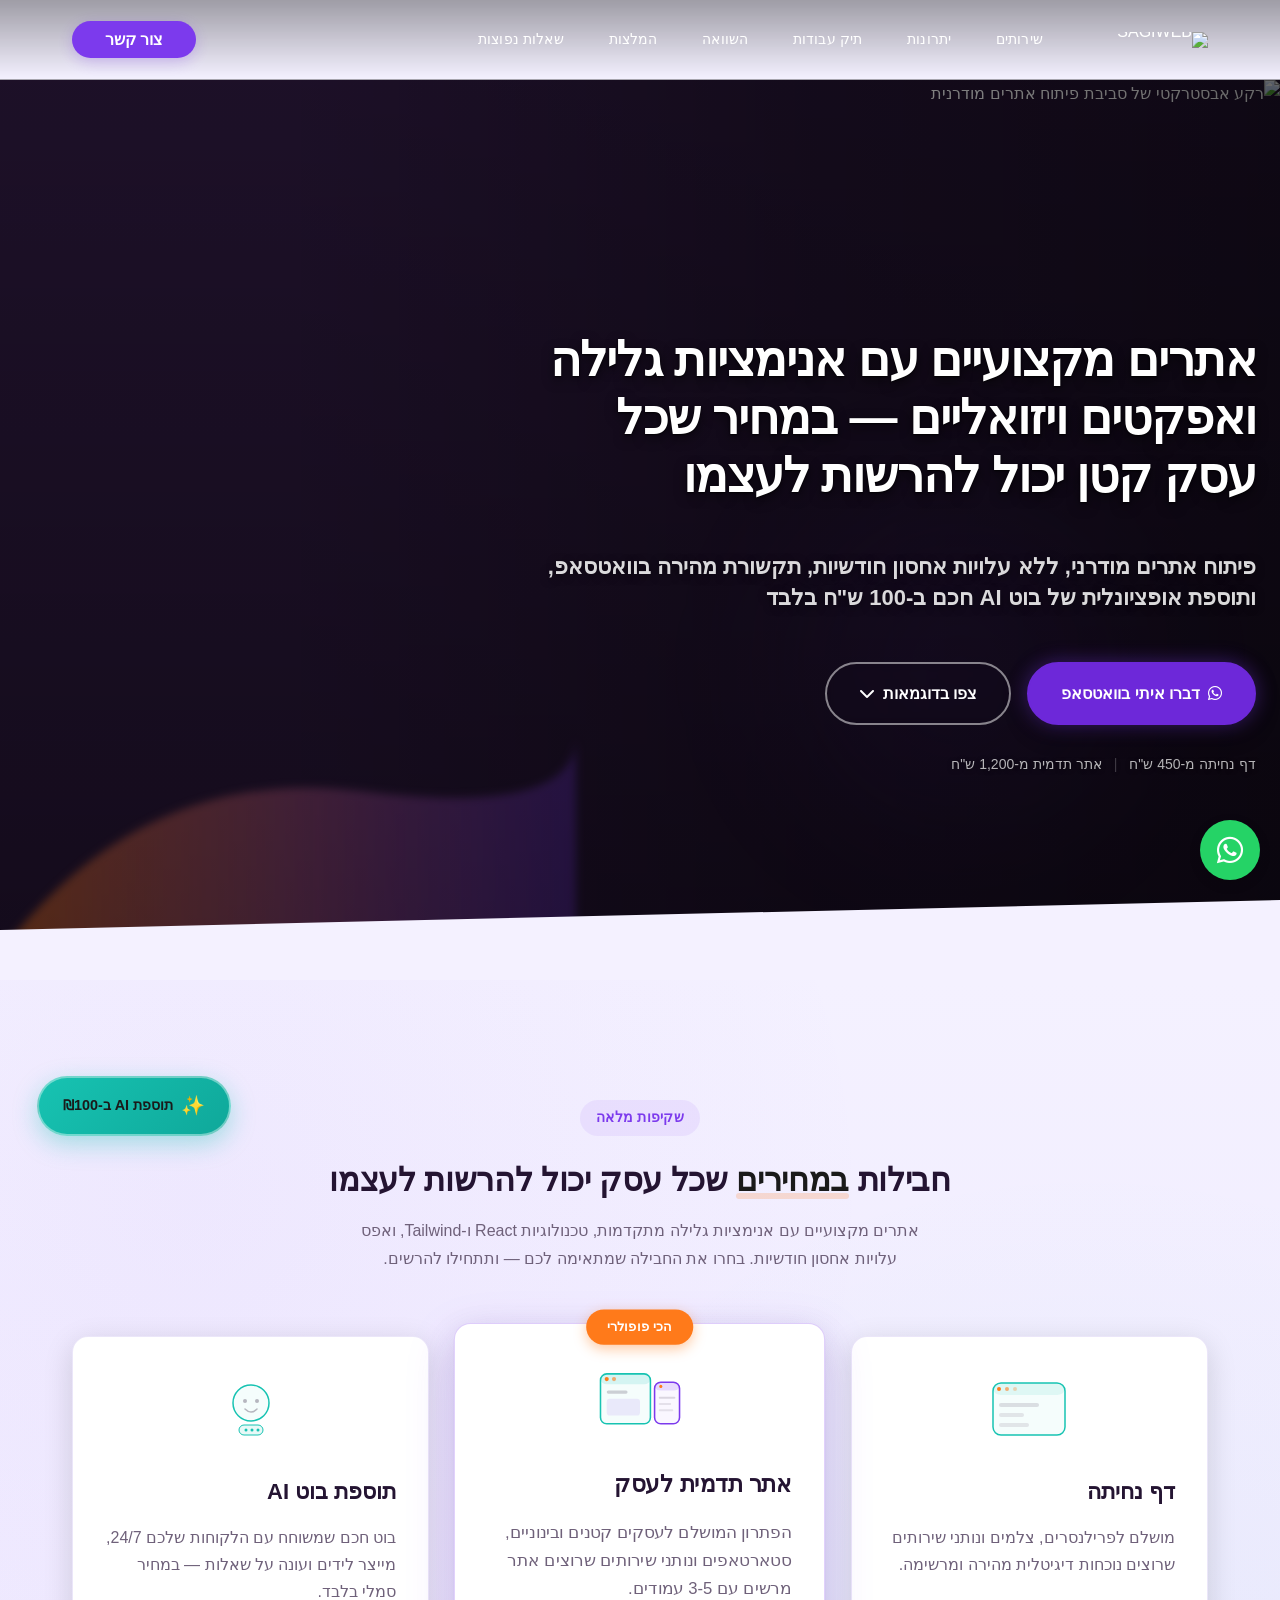
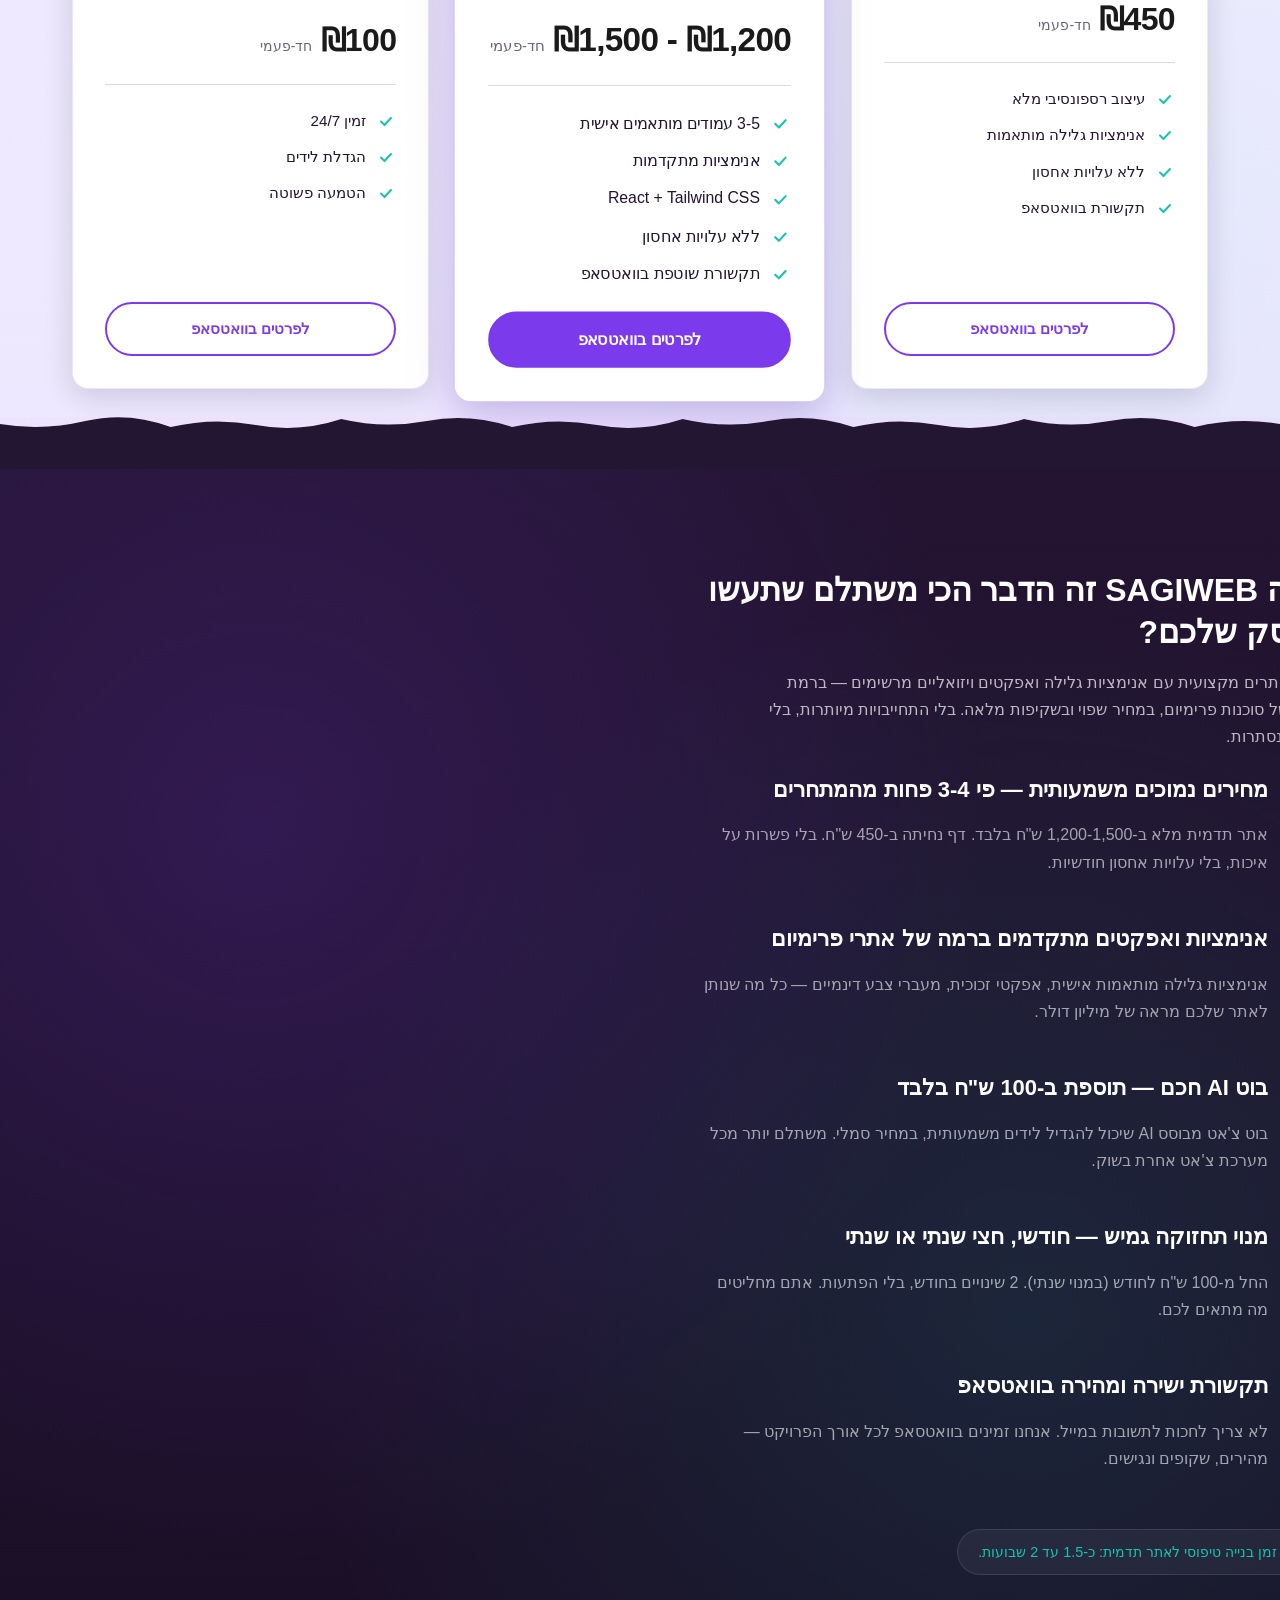
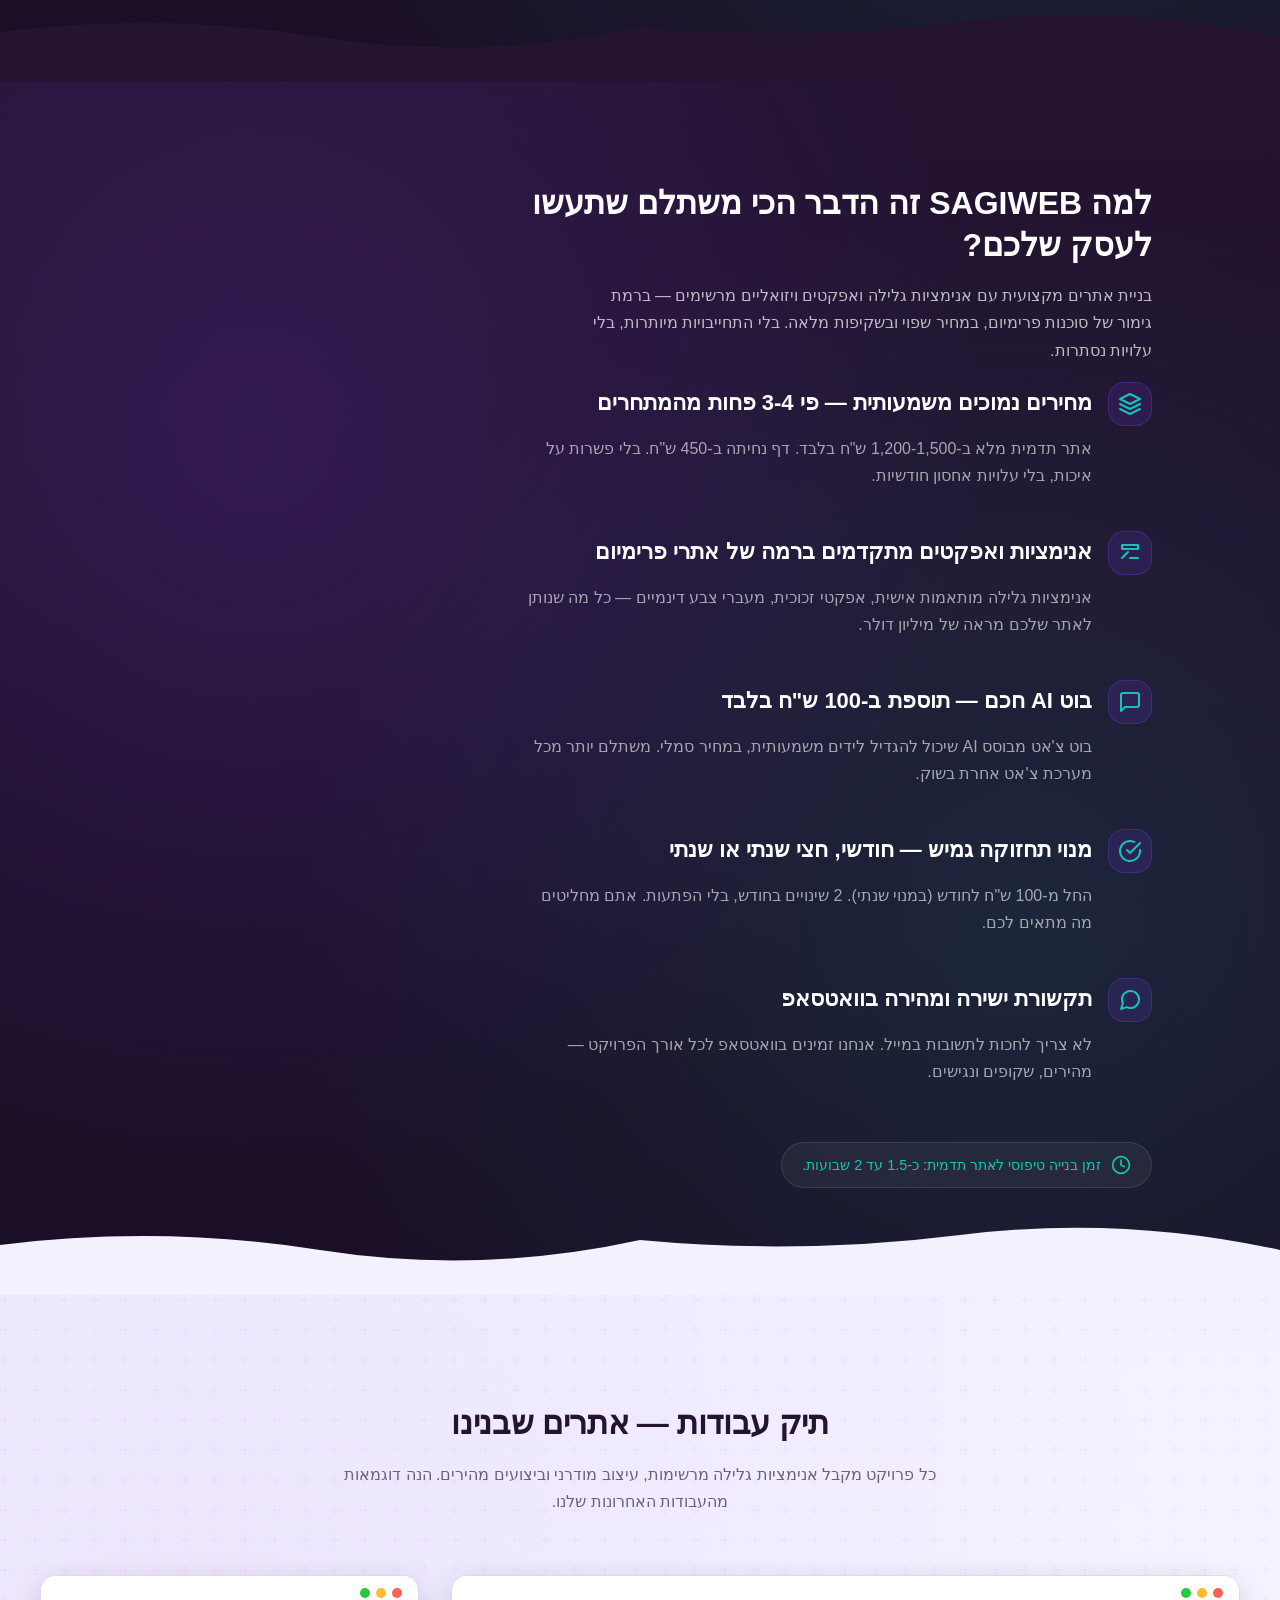
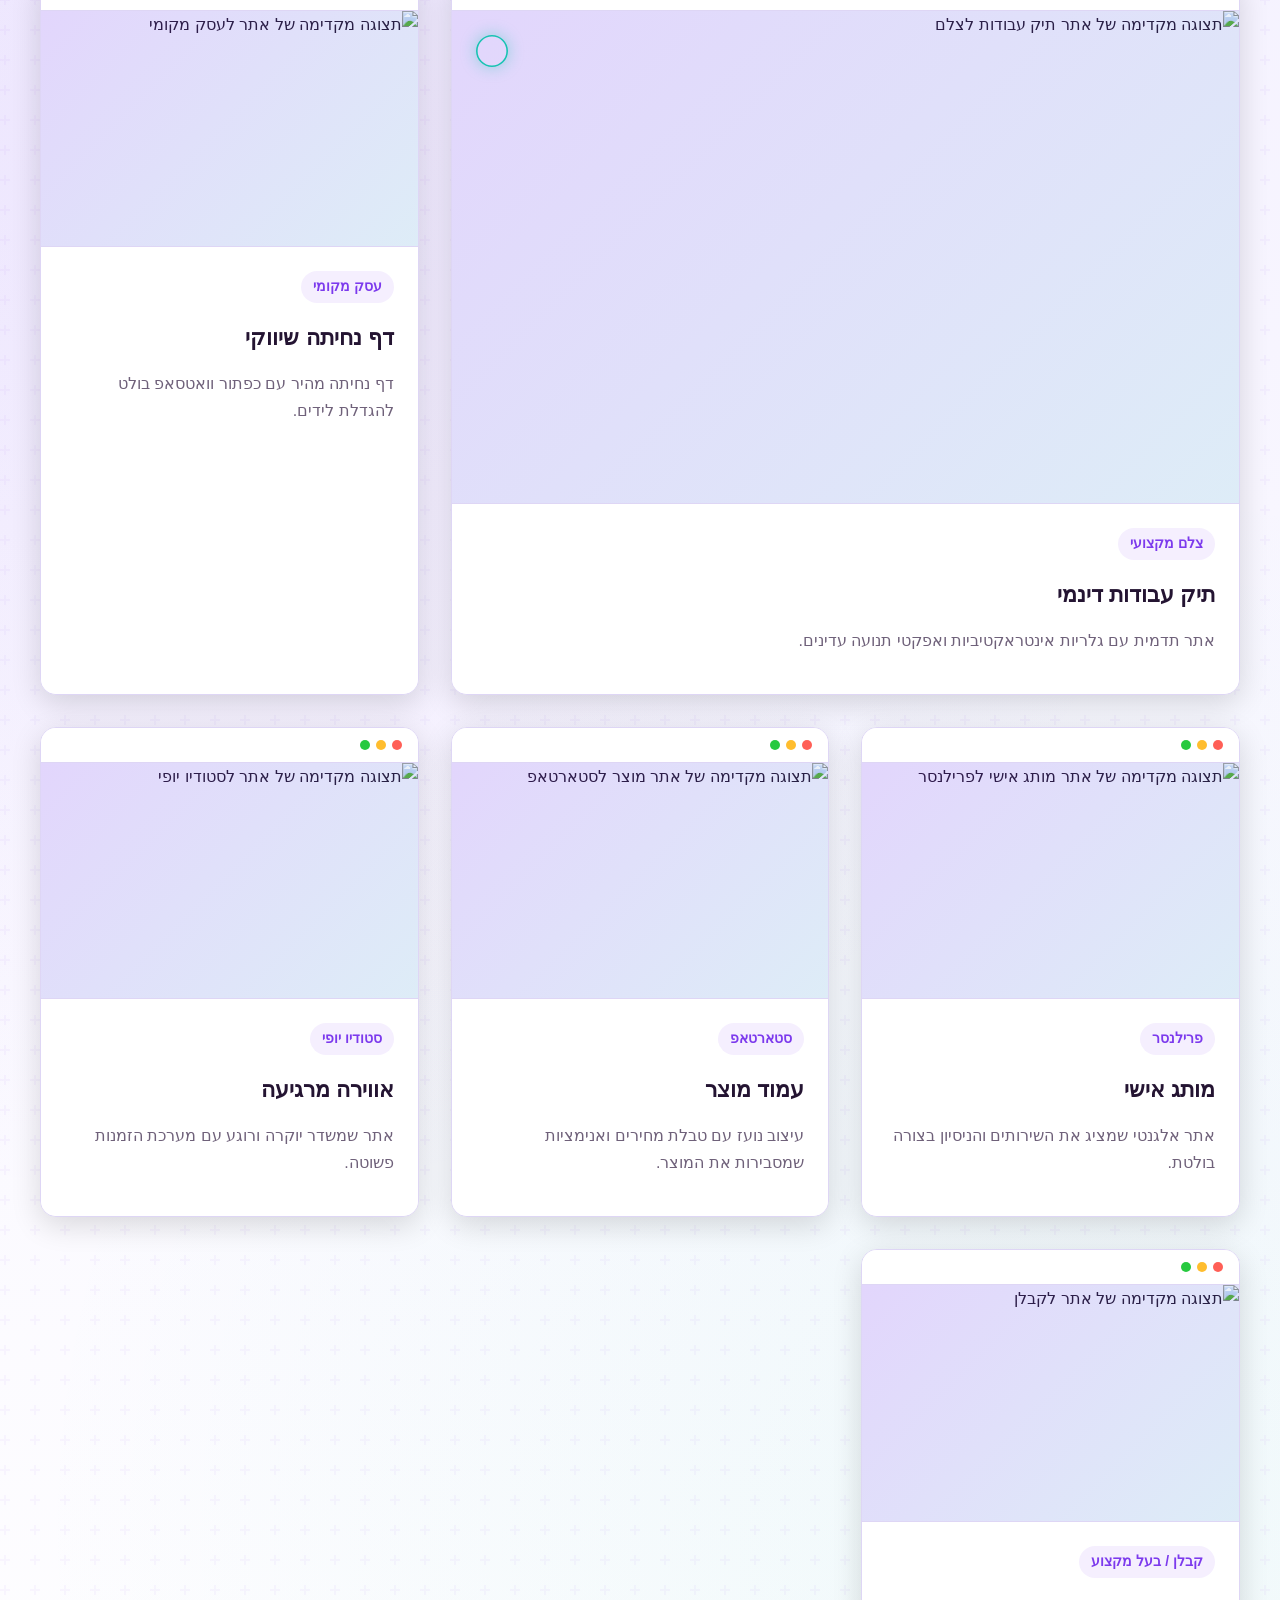
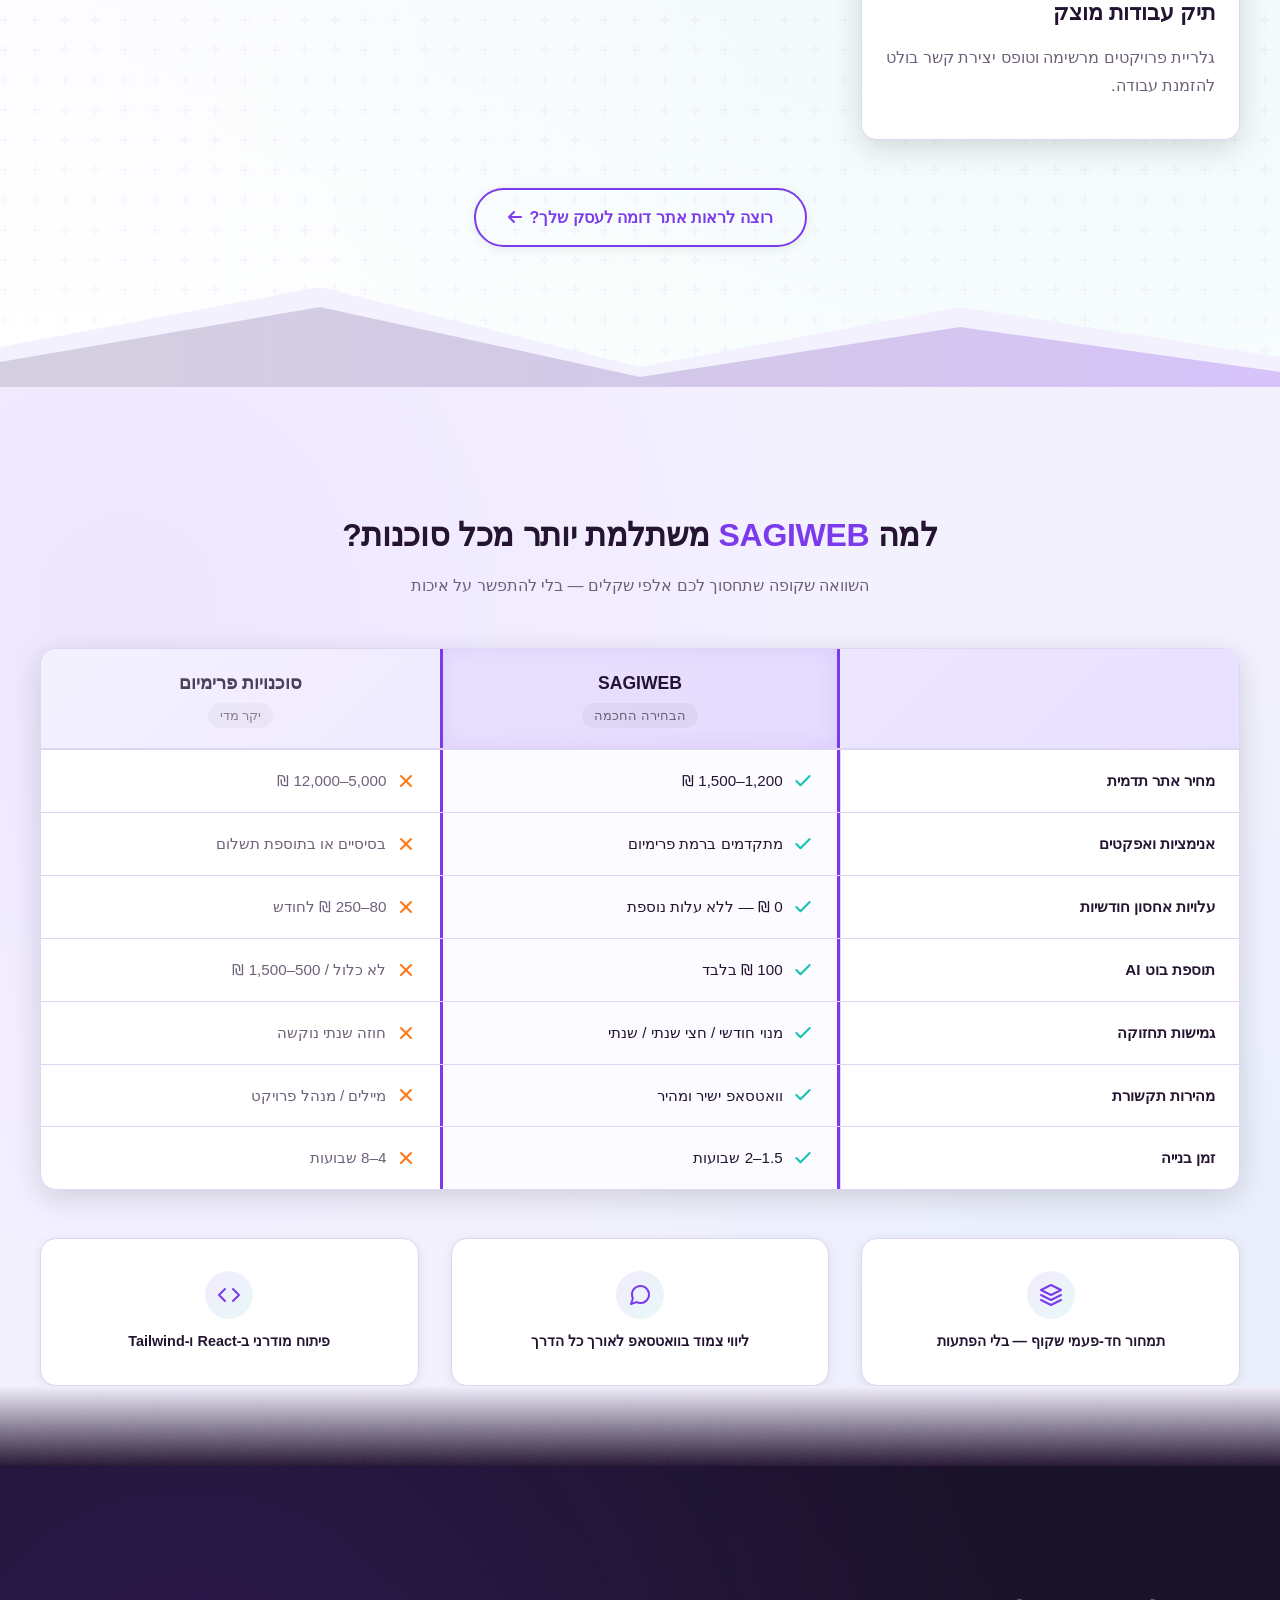
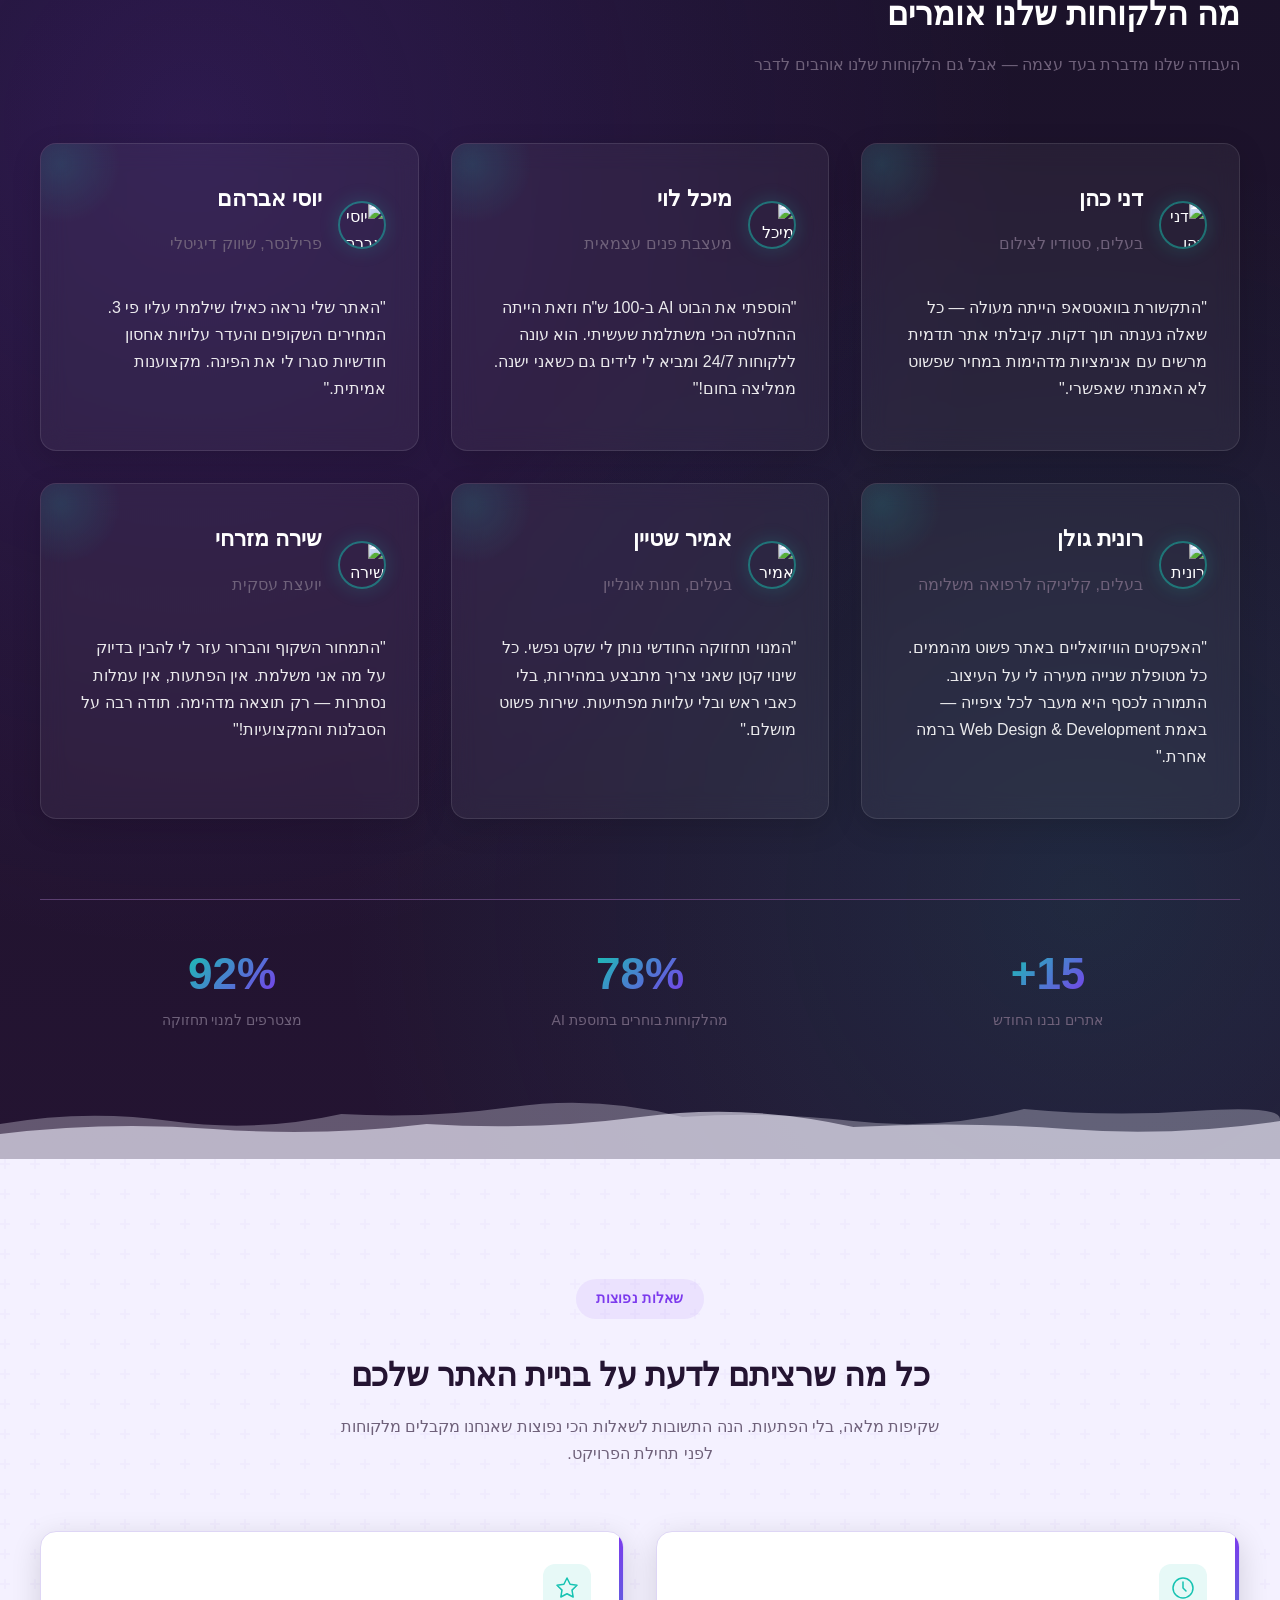
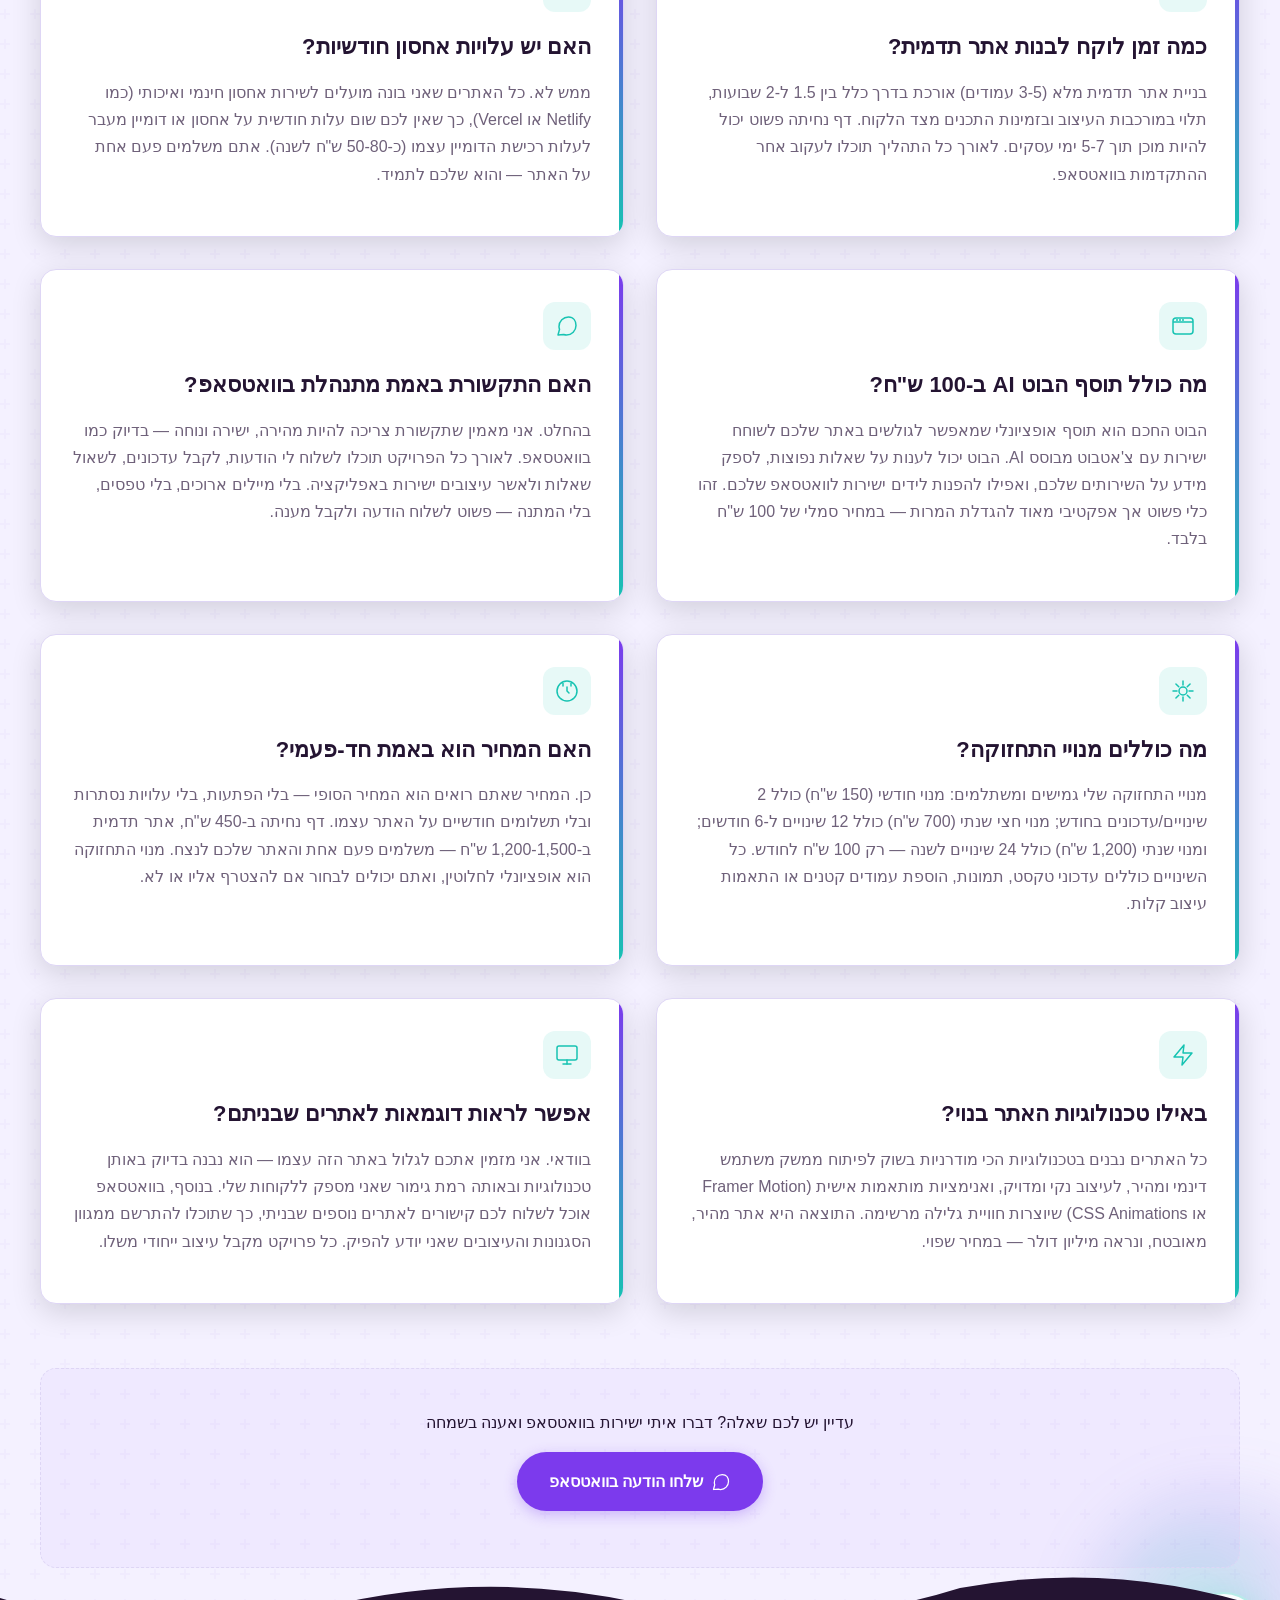
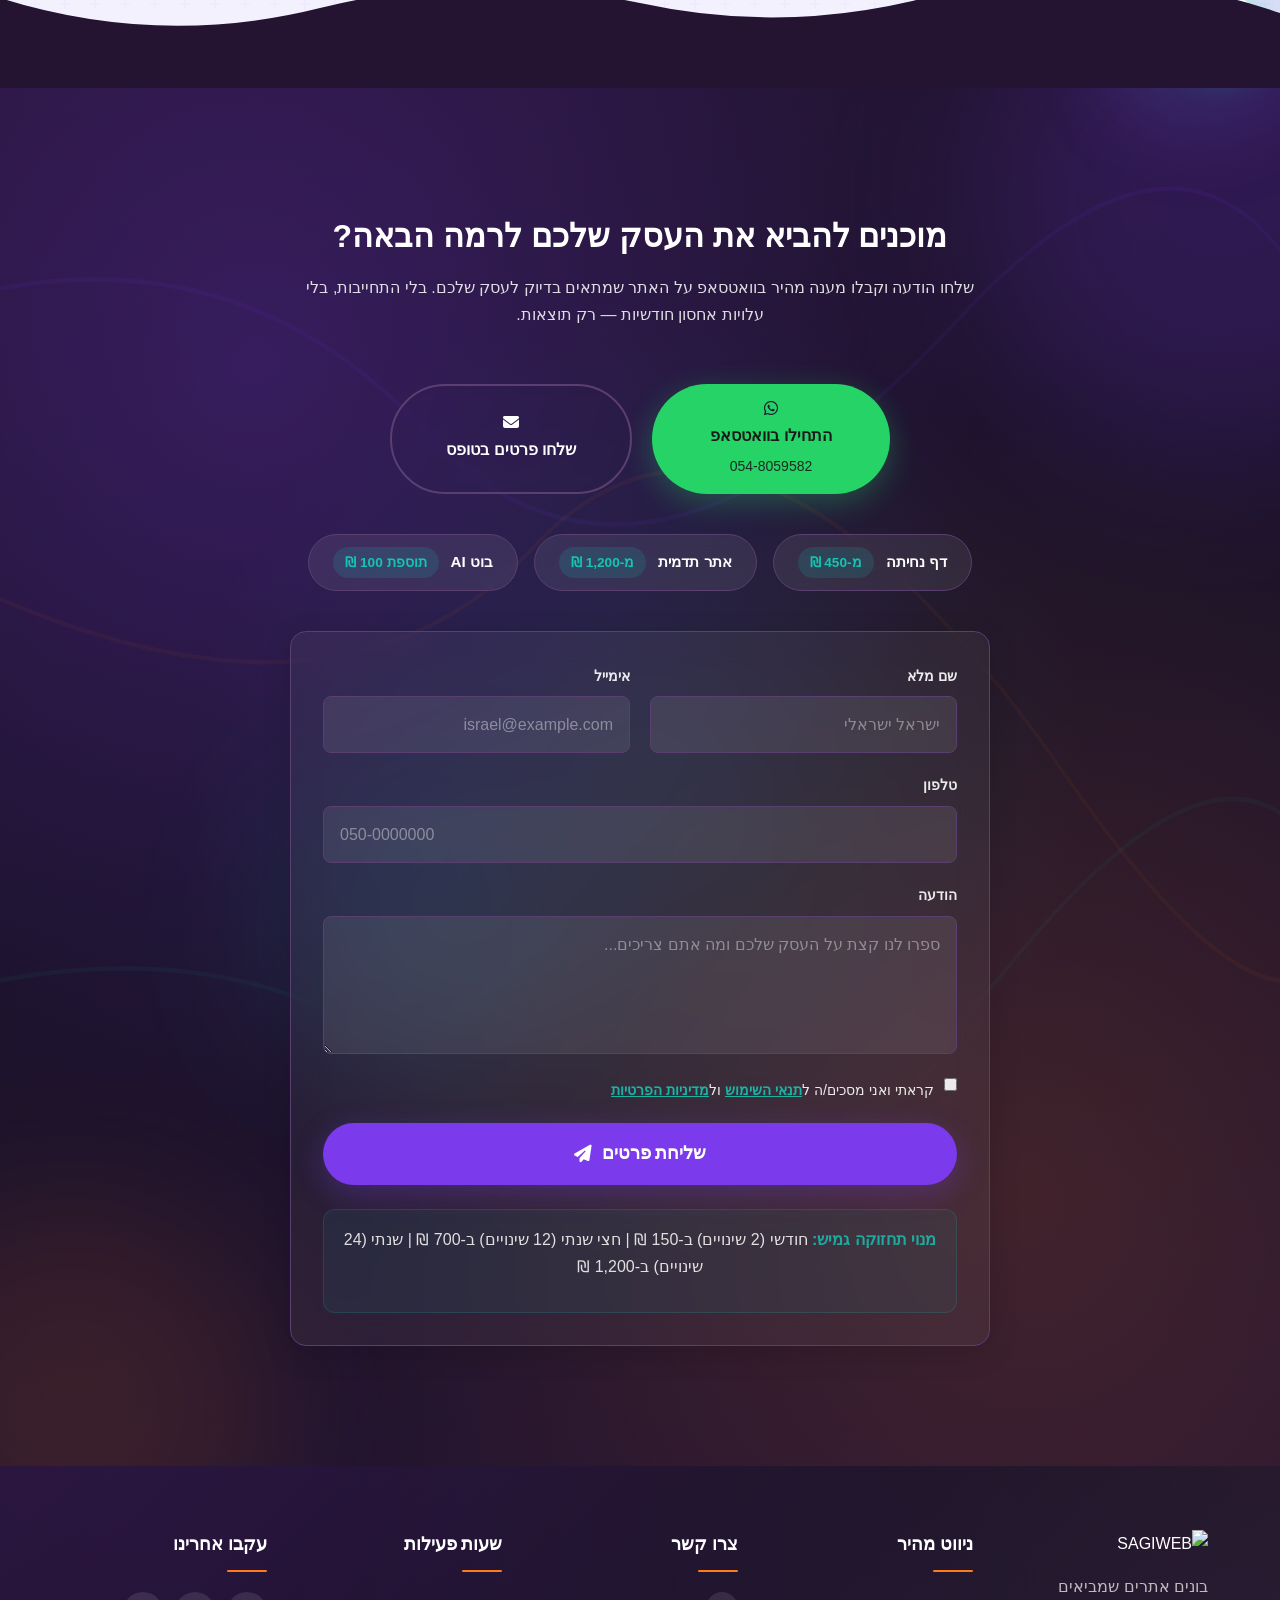
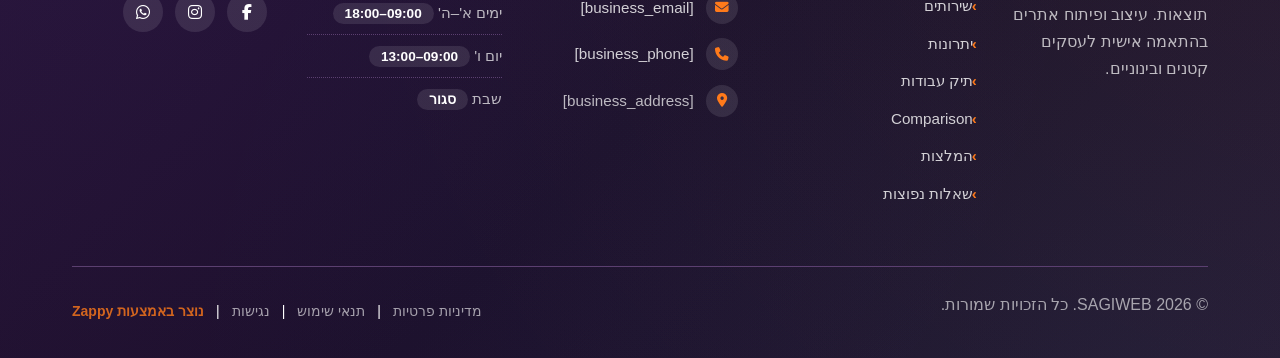
==== commit febf14e2: "Incremental sync: 1 page(s) — content_alignment" ====
--- a/public/index.html
+++ b/public/index.html
@@ -1 +1 @@
-<!doctype html><html dir="rtl" lang="he"><head><meta charset="UTF-8"><meta content="width=device-width,initial-scale=1" name="viewport"><meta content="index, follow" name="robots"><title>בניית אתרים מרהיבים עם אנימציות — SAGIWEB</title><meta content="שירות פרילנס ישראלי לבניית אתרים בעיצוב ויזואלי מרשים, אנימציות גלילה ואפקטים מתקדמים. פתרון איכותי ובמחיר הוגן לעסקים קטנים ובינוניים. דברו איתי בוואטסאפ עוד היום!" name="description"><meta content="בניית אתרים, עיצוב אתרים, פיתוח אתרים, אנימציות גלילה, אתרים לעסקים קטנים" name="keywords"><link href="/assets/favicon.ico" rel="icon" type="image/x-icon"><link href="/assets/favicon-16x16.png" rel="icon" type="image/png" sizes="16x16"><link href="/assets/favicon-32x32.png" rel="icon" type="image/png" sizes="32x32"><link href="/assets/favicon-48x48.png" rel="icon" type="image/png" sizes="48x48"><link href="/assets/favicon-192x192.png" rel="icon" type="image/png" sizes="192x192"><link href="/assets/favicon-512x512.png" rel="icon" type="image/png" sizes="512x512"><link href="/assets/apple-touch-icon.png" rel="apple-touch-icon"><script>!function(){"use strict";var t="485b0c4f-6ab4-41a6-80f2-8aeec7674590",e="https://api.zappy5.com/api/analytics/track",a=18e5,n=2592e6,o=!0,i=!0,r=!0;var s=function(){var e="zappy_visitor_"+t,a=null;try{if(a=localStorage.getItem(e)){var o=JSON.parse(a),i=Date.now();if(i-o.created<n)return o.lastSeen=i,localStorage.setItem(e,JSON.stringify(o)),o.id}}catch(t){console.warn("Zappy Analytics: LocalStorage not available")}var r="zv_"+Date.now()+"_"+Math.random().toString(36).substr(2,9);try{localStorage.setItem(e,JSON.stringify({id:r,created:Date.now(),lastSeen:Date.now()}))}catch(t){}return r}(),c=function(){var e="zappy_session_"+t,n=null;try{if(n=sessionStorage.getItem(e)){var o=JSON.parse(n),i=Date.now();if(i-o.timestamp<a)return o.timestamp=i,sessionStorage.setItem(e,JSON.stringify(o)),o.id}}catch(t){console.warn("Zappy Analytics: SessionStorage not available")}var r="zs_"+Date.now()+"_"+Math.random().toString(36).substr(2,9);try{sessionStorage.setItem(e,JSON.stringify({id:r,timestamp:Date.now()}))}catch(t){}return r}();function l(a,n){n=n||{};var o={website_id:t,event_type:a,page_path:window.location.pathname,referrer:document.referrer||"direct",visitor_id:s,session_id:c,metadata:n};if(navigator.sendBeacon){var i=new Blob([JSON.stringify(o)],{type:"application/json"});navigator.sendBeacon(e,i)}else fetch(e,{method:"POST",headers:{"Content-Type":"application/json"},body:JSON.stringify(o),keepalive:!0}).catch(function(t){console.warn("Zappy Analytics: Failed to track event",t)})}o&&l("pageview",{title:document.title,url:window.location.href}),i&&document.addEventListener("click",function(t){var e=t.target;if("BUTTON"===e.tagName||e.closest("button")){var a="BUTTON"===e.tagName?e:e.closest("button");l("click",{element:"button",text:a.textContent.trim().substring(0,100),id:a.id||null,class:a.className||null})}else if("A"===e.tagName||e.closest("a")){var n="A"===e.tagName?e:e.closest("a");l("navigation",{element:"link",text:n.textContent.trim().substring(0,100),href:n.href,external:n.hostname!==window.location.hostname})}},!0),r&&document.addEventListener("submit",function(t){var e=t.target;l("form_submit",{form_id:e.id||null,form_name:e.name||null,form_action:e.action||null,form_method:e.method||"GET"})},!0);var m=Date.now();window.addEventListener("beforeunload",function(){l("page_unload",{time_on_page:Math.floor((Date.now()-m)/1e3),page_path:window.location.pathname})}),window.zappyAnalytics={track:l,getVisitorId:function(){return s},getSessionId:function(){return c}}}()</script><meta content="בניית אתרים מרהיבים עם אנימציות — SAGIWEB" property="og:title"><meta content="שירות פרילנס ישראלי לבניית אתרים בעיצוב ויזואלי מרשים, אנימציות גלילה ואפקטים מתקדמים. פתרון איכותי ובמחיר הוגן לעסקים קטנים ובינוניים. דברו איתי בוואטסאפ עוד היום!" property="og:description"><meta content="summary_large_image" name="twitter:card"><meta content="בניית אתרים מרהיבים עם אנימציות — SAGIWEB" name="twitter:title"><meta content="שירות פרילנס ישראלי לבניית אתרים בעיצוב ויזואלי מרשים, אנימציות גלילה ואפקטים מתקדמים. פתרון איכותי ובמחיר הוגן לעסקים קטנים ובינוניים. דברו איתי בוואטסאפ עוד היום!" name="twitter:description"><meta content="website" property="og:type"><meta content="he_IL" property="og:locale"><link href="https://cdnjs.cloudflare.com/ajax/libs/font-awesome/6.4.0/css/all.min.css" rel="stylesheet"><style>.skip-link{position:absolute;top:0;left:0;transform:translateY(-200%);padding:12px 18px;background:var(--bg-dark,#1a1a1a);color:var(--text-light,#fff);font-weight:600;border-radius:0 0 8px 0;z-index:10000}.skip-link:focus{transform:none;outline:2px solid var(--ring,#fff);outline-offset:2px}:focus-visible{outline:2px solid var(--ring,currentColor);outline-offset:3px}</style><link href="/assets/favicon.ico" rel="icon" type="image/x-icon"><link href="/assets/favicon-16x16.png" rel="icon" type="image/png" sizes="16x16"><link href="/assets/favicon-32x32.png" rel="icon" type="image/png" sizes="32x32"><link href="/assets/favicon-48x48.png" rel="icon" type="image/png" sizes="48x48"><link href="/assets/favicon-192x192.png" rel="icon" type="image/png" sizes="192x192"><link href="/assets/favicon-512x512.png" rel="icon" type="image/png" sizes="512x512"><link href="/assets/apple-touch-icon.png" rel="apple-touch-icon"><link href="https://cdn.jsdelivr.net/npm/vanilla-cookieconsent@3/dist/cookieconsent.css" rel="stylesheet"><script src="https://cdn.jsdelivr.net/npm/vanilla-cookieconsent@3/dist/cookieconsent.umd.js"></script><script src="https://cdn.jsdelivr.net/gh/mickidum/acc_toolbar/acctoolbar/acctoolbar.min.js"></script><link href="/styles.css" rel="stylesheet"><script>window.ZAPPY_WEBSITE_ID="485b0c4f-6ab4-41a6-80f2-8aeec7674590",window.ZAPPY_API_BASE="https://api.zappy5.com"</script><style id="zappy-dropdown-submenu-styles">#navMenu li:has(.sub-menu),.nav-menu li:has(.sub-menu),.navbar li:has(.sub-menu),nav li:has(.sub-menu){position:relative}#navMenu .sub-menu,.nav-menu .sub-menu,.navbar .sub-menu,nav .sub-menu{display:block!important;position:absolute!important;top:100%;left:0;min-width:220px;background:#fff;border-radius:8px;box-shadow:0 8px 25px rgba(0,0,0,.15);padding:8px 0;opacity:0;visibility:hidden;transform:translateY(10px);transition:all .3s ease;z-index:1000;list-style:none;pointer-events:none}#navMenu li:hover>.sub-menu,.nav-menu li:hover>.sub-menu,.navbar li:hover>.sub-menu,nav li:hover>.sub-menu{opacity:1!important;visibility:visible!important;transform:translateY(0)!important;pointer-events:auto!important}.sub-menu li{list-style:none;margin:0;padding:0}.sub-menu a{display:block!important;padding:10px 16px!important;color:var(--text-dark,#333)!important;font-weight:500;text-decoration:none;white-space:nowrap;transition:background-color .2s}.sub-menu .zappy-nav-child>a{padding-left:28px!important;font-size:.9em!important;opacity:.85!important}[dir=rtl] .sub-menu .zappy-nav-child>a,html[lang=ar] .sub-menu .zappy-nav-child>a,html[lang=he] .sub-menu .zappy-nav-child>a{padding-left:10px!important;padding-right:28px!important}.sub-menu .zappy-nav-parent>a{font-weight:600!important}.sub-menu a:hover{background-color:#f5f5f5}[dir=rtl] .nav-menu .sub-menu,[dir=rtl] .navbar .sub-menu,[dir=rtl] nav .sub-menu,html[lang=ar] .nav-menu .sub-menu,html[lang=ar] .navbar .sub-menu,html[lang=ar] nav .sub-menu,html[lang=he] .nav-menu .sub-menu,html[lang=he] .navbar .sub-menu,html[lang=he] nav .sub-menu{left:auto!important;right:0!important}.sub-menu:empty,.sub-menu:not(:has(li)):not(:has(> a)),.sub-menu:not(:has(li:not(.zappy-hidden-menu-item))):not(:has(> a)){display:none!important;opacity:0!important;visibility:hidden!important;pointer-events:none!important}li:has(.menu-group-title):hover>.sub-menu{opacity:1!important;visibility:visible!important;transform:translateY(0)!important;pointer-events:auto!important}#navMenu>li>.menu-group-title,.nav-menu>li>.menu-group-title{display:inline-block;padding:.5rem 1rem;cursor:default;user-select:none}@media (max-width:768px){#navMenu .sub-menu,.nav-menu .sub-menu,.navbar .sub-menu,nav .sub-menu{position:static!important;transform:none!important;box-shadow:none!important;background:0 0!important;max-height:0;overflow:hidden;opacity:0;visibility:hidden;transition:max-height .3s ease,opacity .3s ease;padding:0!important;border-radius:0!important}#navMenu .sub-menu.mobile-expanded,.nav-menu .sub-menu.mobile-expanded,.navbar .sub-menu.mobile-expanded{max-height:none!important;overflow-y:visible!important;opacity:1!important;visibility:visible!important;padding:8px 0 8px 16px!important}[dir=rtl] .sub-menu.mobile-expanded,html[lang=he] .sub-menu.mobile-expanded{padding:8px 16px 8px 0!important}#navMenu li:hover>.sub-menu,.nav-menu li:hover>.sub-menu,.navbar li:hover>.sub-menu,nav li:hover>.sub-menu{opacity:0;visibility:hidden;pointer-events:none}#navMenu li>.sub-menu.mobile-expanded,.nav-menu li>.sub-menu.mobile-expanded,.navbar li>.sub-menu.mobile-expanded,nav li>.sub-menu.mobile-expanded{opacity:1!important;visibility:visible!important;pointer-events:auto!important}#navMenu li:has(.sub-menu),.nav-menu li:has(.sub-menu),.navbar li:has(.sub-menu),nav li:has(.sub-menu){display:flex!important;flex-wrap:wrap!important;align-items:center!important;position:relative!important;min-height:44px!important}#navMenu li:has(.sub-menu)>a,.nav-menu li:has(.sub-menu)>a,.navbar li:has(.sub-menu)>a,nav li:has(.sub-menu)>a{flex:1!important;min-width:0!important}#navMenu li:has(.sub-menu)>.menu-group-title,.nav-menu li:has(.sub-menu)>.menu-group-title,.navbar li:has(.sub-menu)>.menu-group-title,nav li:has(.sub-menu)>.menu-group-title{flex:1!important;min-width:0!important;padding:0!important;line-height:inherit!important}#navMenu li:has(.sub-menu)>.sub-menu,.nav-menu li:has(.sub-menu)>.sub-menu,.navbar li:has(.sub-menu)>.sub-menu,nav li:has(.sub-menu)>.sub-menu{flex-basis:100%!important;width:100%!important}#navMenu li:has(.sub-menu)>a [class*=arrow],#navMenu li:has(.sub-menu)>a [class*=chevron],.nav-menu li:has(.sub-menu)>a .fa-angle-down,.nav-menu li:has(.sub-menu)>a .fa-chevron-down,.nav-menu li:has(.sub-menu)>a [class*=arrow],.nav-menu li:has(.sub-menu)>a [class*=chevron],nav li:has(.sub-menu)>a [class*=arrow],nav li:has(.sub-menu)>a [class*=chevron]{display:none!important;visibility:hidden!important}.mobile-submenu-toggle{display:flex!important;align-items:center!important;justify-content:center!important;width:44px!important;height:auto!important;background:0 0!important;border:none!important;cursor:pointer!important;color:var(--text-light)!important;position:static!important;flex-shrink:0!important;align-self:stretch!important;z-index:2!important;padding:0!important;margin:0!important}.mobile-submenu-toggle::after{content:''!important;width:0!important;height:0!important;border-left:6px solid transparent!important;border-right:6px solid transparent!important;border-top:7px solid currentColor!important;transition:transform .3s ease!important}.mobile-submenu-toggle.expanded::after{transform:rotate(180deg)!important}.sub-menu a{padding:10px 0!important;display:block!important;color:var(--text-light)!important;white-space:normal!important}.sub-menu .zappy-nav-child>a{padding-left:28px!important;font-size:.9em!important;opacity:.85!important}[dir=rtl] .sub-menu .zappy-nav-child>a,html[lang=ar] .sub-menu .zappy-nav-child>a,html[lang=he] .sub-menu .zappy-nav-child>a{padding-left:0!important;padding-right:28px!important}.sub-menu .zappy-nav-parent>a{font-weight:600!important}#navMenu.active,.nav-menu.active{max-width:100vw!important;overflow-x:hidden!important;box-sizing:border-box!important}.navbar .sub-menu li a,.zappy-products-dropdown .sub-menu a,nav.navbar .sub-menu li a{color:var(--text-light)!important}}@media (min-width:769px){.mobile-submenu-toggle{display:none!important}}</style><style id="zappy-widget-visibility">html[dir=rtl] .whatsapp-float{right:20px!important;left:auto!important}html:not([dir]) .whatsapp-float,html[dir=ltr] .whatsapp-float{left:20px!important;right:auto!important}html[dir=rtl] #mic-access-tool-general-button,html[dir=rtl] #mic-init-access-tool #mic-access-tool-general-button,html[dir=rtl] #mic-init-access-tool .mic-access-tool-general-button,html[dir=rtl] ._access-icon,html[dir=rtl] .mic-access-tool-general-button{left:20px!important;right:auto!important}html:not([dir]) #mic-access-tool-general-button,html:not([dir]) #mic-init-access-tool #mic-access-tool-general-button,html:not([dir]) #mic-init-access-tool .mic-access-tool-general-button,html:not([dir]) ._access-icon,html:not([dir]) .mic-access-tool-general-button,html[dir=ltr] #mic-access-tool-general-button,html[dir=ltr] #mic-init-access-tool #mic-access-tool-general-button,html[dir=ltr] #mic-init-access-tool .mic-access-tool-general-button,html[dir=ltr] ._access-icon,html[dir=ltr] .mic-access-tool-general-button{right:20px!important;left:auto!important}@media (max-width:768px){.whatsapp-float{display:flex!important}}@media (min-width:769px){.whatsapp-float{display:flex!important}}@media (max-width:768px){#mic-access-tool-general-button,#mic-init-access-tool #mic-access-tool-general-button,#mic-init-access-tool .mic-access-tool-general-button,._access-icon,.mic-access-tool-general-button{display:flex!important;visibility:visible!important;opacity:1!important;pointer-events:auto!important}#mic-access-tool-box.opened-mic-access-tool,#mic-init-access-tool #mic-access-tool-box.opened-mic-access-tool,.mic-access-tool-box.opened-mic-access-tool{visibility:visible!important;opacity:1!important;pointer-events:auto!important}}@media (min-width:769px){#mic-access-tool-general-button,#mic-init-access-tool #mic-access-tool-general-button,#mic-init-access-tool .mic-access-tool-general-button,._access-icon,.mic-access-tool-general-button{display:flex!important;visibility:visible!important;opacity:1!important;pointer-events:auto!important}#mic-access-tool-box.opened-mic-access-tool,#mic-init-access-tool #mic-access-tool-box.opened-mic-access-tool,.mic-access-tool-box.opened-mic-access-tool{visibility:visible!important;opacity:1!important;pointer-events:auto!important}}</style></head><body><a href="#main" class="skip-link">דלג לתוכן הראשי</a><nav class="navbar" dir="rtl"><button class="mobile-toggle" aria-label="Menu" id="mobileToggle"><svg viewBox="0 0 24 24" fill="none" height="24" width="24" class="hamburger-icon"><path d="M3 12h18M3 6h18M3 18h18" stroke="currentColor" stroke-width="2" stroke-linecap="round"></path></svg> <svg viewBox="0 0 24 24" fill="none" height="24" width="24" class="close-icon" style="display:none"><path d="M18 6L6 18M6 6l12 12" stroke="currentColor" stroke-width="2" stroke-linecap="round"></path></svg></button> <button class="phone-header-btn" aria-label="Call" data-phone="[business_phone]"><svg viewBox="0 0 24 24" fill="currentColor" height="20" width="20"><path d="M22 16.92v3a2 2 0 0 1-2.18 2 19.79 19.79 0 0 1-8.63-3.07 19.5 19.5 0 0 1-6-6 19.79 19.79 0 0 1-3.07-8.67A2 2 0 0 1 4.11 2h3a2 2 0 0 1 2 1.72 12.84 12.84 0 0 0 .7 2.81 2 2 0 0 1-.45 2.11L8.09 9.91a16 16 0 0 0 6 6l1.27-1.27a2 2 0 0 1 2.11-.45 12.84 12.84 0 0 0 2.81.7A2 2 0 0 1 22 16.92z"></path></svg></button><div class="nav-container"><div class="nav-right-group"><div class="nav-brand"><a href="/" class="logo-link"><img alt="SAGIWEB" src="/assets/site-----image-1.webp" class="logo"></a></div><ul class="nav-menu" id="navMenu"><li><a href="#services">שירותים</a></li><li><a href="#benefits">יתרונות</a></li><li><a href="#portfolio">תיק עבודות</a></li><li><a href="#comparison">השוואה</a></li><li><a href="#testimonials">המלצות</a></li><li><a href="#faq">שאלות נפוצות</a></li><li class="mobile-contact-link nav-cta-mobile-item"><a href="#cta" class="nav-cta-btn">צור קשר</a></li></ul></div><div class="nav-cta-container"><a href="#cta" class="nav-cta-btn">צור קשר</a></div></div></nav><script>window.addEventListener("load",function(){const e=document.querySelector(".navbar, nav, header");if(!e)return void console.log("[Navbar] Navbar element not found");let t=document.getElementById("mobileToggle")||document.querySelector(".mobile-toggle")||document.querySelector(".hamburger")||document.querySelector(".hamburger-menu")||document.querySelector(".menu-toggle")||document.querySelector(".burger-menu")||document.querySelector('[aria-label="Menu"]')||document.querySelector('[aria-label="תפריט"]');const o=document.querySelector(".phone-header-btn"),n=window.getComputedStyle(e);let r=n.backgroundColor;if(console.log("[Navbar] Initial navbar background:",r),"transparent"===r||"rgba(0, 0, 0, 0)"===r||r.startsWith("rgba")&&r.includes(", 0)")){const e=n.backgroundImage;if(e&&"none"!==e)console.log("[Navbar] Navbar has background image/gradient, using dark text"),r="rgb(240, 240, 240)";else{const e=window.getComputedStyle(document.body).backgroundColor;console.log("[Navbar] Navbar transparent, using body background:",e),r=e}}const a=r.match(/\d+/g);if(a&&a.length>=3){const e=(.299*parseInt(a[0])+.587*parseInt(a[1])+.114*parseInt(a[2]))/255;console.log("[Navbar] Mobile button colors preserved from Claude CSS (luminance:",e.toFixed(2)+")");const n=document.createElement("style");n.id="zappy-mobile-nav-fix";document.documentElement.lang;document.documentElement.dir,n.textContent='\n        /* Hide mobile buttons on desktop, show only on mobile */\n        @media (min-width: 769px) {\n          .mobile-toggle,\n          .phone-header-btn {\n            display: none !important;\n          }\n        }\n        \n        /* Show and position mobile buttons correctly on mobile */\n        @media (max-width: 768px) {\n          .navbar,\n          nav.navbar {\n            min-height: 70px !important;\n          }\n\n          .mobile-toggle,\n          .phone-header-btn {\n            position: absolute !important;\n            top: 0 !important;\n            bottom: 0 !important;\n            margin-top: auto !important;\n            margin-bottom: auto !important;\n            transform: none !important;\n            z-index: 1001 !important;\n            display: flex !important;\n            align-items: center !important;\n            justify-content: center !important;\n            width: 36px !important;\n            height: 36px !important;\n            border-radius: 50% !important;\n            border: none !important;\n            cursor: pointer !important;\n            padding: 6px !important;\n            background: none !important;\n            color: var(--nav-text, var(--text-light)) !important;\n            touch-action: manipulation !important;\n            -webkit-tap-highlight-color: transparent !important;\n          }\n\n          html[data-zappy-site-type="ecommerce"] .phone-header-btn,\n          body[data-zappy-site-type="ecommerce"] .phone-header-btn,\n          html[data-zappy-site-type="ecommerce"] header .phone-header-btn,\n          html[data-zappy-site-type="ecommerce"] nav .phone-header-btn {\n            display: none !important;\n            visibility: hidden !important;\n            width: 0 !important;\n            height: 0 !important;\n            min-width: 0 !important;\n            overflow: hidden !important;\n          }\n          \n          /* LTR positioning (default): hamburger LEFT, phone RIGHT */\n          html:not([dir="rtl"]):not([lang="he"]):not([lang="ar"]) .mobile-toggle,\n          html[dir="ltr"] .mobile-toggle {\n            left: 12px !important;\n            right: auto !important;\n          }\n          html:not([dir="rtl"]):not([lang="he"]):not([lang="ar"]) .phone-header-btn,\n          html[dir="ltr"] .phone-header-btn {\n            right: 12px !important;\n            left: auto !important;\n          }\n          \n          /* RTL positioning: hamburger RIGHT, phone LEFT */\n          html[dir="rtl"] .mobile-toggle,\n          html[lang="he"] .mobile-toggle,\n          html[lang="ar"] .mobile-toggle {\n            right: 12px !important;\n            left: auto !important;\n          }\n          html[dir="rtl"] .phone-header-btn,\n          html[lang="he"] .phone-header-btn,\n          html[lang="ar"] .phone-header-btn {\n            left: 12px !important;\n            right: auto !important;\n          }\n          \n          /* CRITICAL: Ensure nav-container has min-height on mobile */\n          /* All children are positioned absolutely/fixed on mobile, so height:auto collapses to 0 */\n          .nav-container {\n            min-height: 70px !important;\n            position: relative !important;\n          }\n          \n          /* Ensure SVG icons are properly sized and inherit color */\n          .mobile-toggle svg,\n          .phone-header-btn svg {\n            width: 24px !important;\n            height: 24px !important;\n            /* Don\'t force display - let JavaScript control hamburger/close toggle */\n          }\n          \n          /* Reset nav-cta-container on mobile - remove desktop box-shadow/padding */\n          /* that creates a visible ghost box when CTA button is hidden */\n          .nav-cta-container {\n            box-shadow: none !important;\n            padding: 0 !important;\n          }\n          \n          /* Hide nav-cta-container entirely on mobile when there\'s no lang-switcher */\n          /* (only the CTA button is inside, and it\'s hidden on mobile) */\n          .nav-cta-container:not(:has(.lang-switcher)) {\n            display: none !important;\n          }\n          \n          /* CRITICAL: Prevent hero image fade gradient from bleeding over headline text */\n          /* The .image-fade-gradient has bottom: -30px (extends below parent) */\n          /* On mobile stacked layout, this overlaps the h1 text below the image */\n          .hero-image-column {\n            overflow: hidden !important;\n          }\n          .image-fade-gradient {\n            bottom: 0 !important;\n          }\n          \n          /* Hide desktop language switcher on mobile - hamburger menu handles it */\n          /* High specificity to override stored CSS */\n          .lang-switcher,\n          .nav-cta-container .lang-switcher,\n          .nav-container .lang-switcher,\n          .navbar .lang-switcher,\n          .navbar .nav-cta-container .lang-switcher {\n            display: none !important;\n          }\n        }\n      ';const r=document.getElementById("zappy-mobile-nav-fix");r&&r.remove(),document.head.appendChild(n),console.log("[Navbar] Critical CSS injected for mobile nav positioning");const i=window.innerWidth<=768;if(t){const e=t.querySelector(".hamburger-icon"),o=t.querySelector(".close-icon");e&&(e.style.setProperty("width","24px","important"),e.style.setProperty("height","24px","important"),e.style.setProperty("display","block","important")),o&&(o.style.setProperty("width","24px","important"),o.style.setProperty("height","24px","important"),o.style.setProperty("display","none","important")),i?(t.style.setProperty("position","absolute","important"),t.style.setProperty("top","0","important"),t.style.setProperty("bottom","0","important"),t.style.setProperty("margin-top","auto","important"),t.style.setProperty("margin-bottom","auto","important"),t.style.setProperty("transform","none","important"),t.style.setProperty("z-index","1001","important"),t.style.removeProperty("left"),t.style.removeProperty("right"),console.log("[Navbar] Mobile toggle positioning applied (mobile viewport)")):(t.style.removeProperty("position"),t.style.removeProperty("top"),t.style.removeProperty("transform"),t.style.removeProperty("z-index"),t.style.removeProperty("left"),t.style.removeProperty("right"),console.log("[Navbar] Desktop viewport - cleared mobile toggle inline positioning"))}if(o){const e=o.querySelector("svg");e&&(e.style.width="24px",e.style.height="24px",e.setAttribute("width","24"),e.setAttribute("height","24")),i?(o.style.setProperty("position","absolute","important"),o.style.setProperty("top","0","important"),o.style.setProperty("bottom","0","important"),o.style.setProperty("margin-top","auto","important"),o.style.setProperty("margin-bottom","auto","important"),o.style.setProperty("transform","none","important"),o.style.setProperty("z-index","1001","important"),o.style.removeProperty("left"),o.style.removeProperty("right"),console.log("[Navbar] Phone button positioning applied (mobile viewport)")):(o.style.removeProperty("position"),o.style.removeProperty("top"),o.style.removeProperty("transform"),o.style.removeProperty("z-index"),o.style.removeProperty("left"),o.style.removeProperty("right"),console.log("[Navbar] Desktop viewport - cleared phone button inline positioning"))}}else console.log("[Navbar] Could not parse background color:",r);t=document.getElementById("mobileToggle")||document.querySelector(".mobile-toggle")||document.querySelector(".hamburger")||document.querySelector(".hamburger-menu")||document.querySelector(".menu-toggle")||document.querySelector(".burger-menu")||document.querySelector('[aria-label="Menu"]')||document.querySelector('[aria-label="תפריט"]');const i=document.getElementById("navMenu")||document.querySelector(".nav-menu")||document.querySelector(".nav-links")||document.querySelector("nav ul:not(.submenu)");if(!t||!i)return void console.log("[Navbar] Mobile toggle or menu not found:",{toggle:!!t,menu:!!i});i.id||(i.id="navMenu"),console.log("[Navbar] Initializing mobile menu...");const l=t.cloneNode(!0);t.parentNode.replaceChild(l,t);var s=0;function p(e){var t=Date.now();t-s<300||(s=t,function(e){e.preventDefault(),e.stopPropagation();const t=l.querySelector(".hamburger-icon"),o=l.querySelector(".close-icon");i.classList.contains("active")?(i.classList.remove("active"),t&&t.style.setProperty("display","block","important"),o&&o.style.setProperty("display","none","important"),document.body.style.overflow="",document.body.classList.remove("menu-open"),console.log("[Navbar] Menu closed")):(i.classList.add("active"),t&&t.style.setProperty("display","none","important"),o&&o.style.setProperty("display","block","important"),document.body.style.overflow="hidden",document.body.classList.add("menu-open"),console.log("[Navbar] Menu opened"))}(e))}l.addEventListener("click",p),l.addEventListener("touchend",p),document.addEventListener("keydown",function(e){if(("Escape"===e.key||"Esc"===e.key)&&i.classList.contains("active")){const e=l.querySelector(".hamburger-icon"),t=l.querySelector(".close-icon");i.classList.remove("active"),e&&e.style.setProperty("display","block","important"),t&&t.style.setProperty("display","none","important"),document.body.style.overflow="",document.body.classList.remove("menu-open"),console.log("[Navbar] Menu closed (Escape)")}}),i.querySelectorAll("a").forEach(function(e){e.addEventListener("click",function(){if("#"===this.getAttribute("href"))return;const e=l.querySelector(".hamburger-icon"),t=l.querySelector(".close-icon");i.classList.remove("active"),e&&e.style.setProperty("display","block","important"),t&&t.style.setProperty("display","none","important"),document.body.style.overflow="",document.body.classList.remove("menu-open"),console.log("[Navbar] Menu closed (link clicked)")})});var m=i.querySelectorAll(".dropdown-toggle");m.forEach(function(e){e.addEventListener("click",function(e){e.preventDefault(),e.stopPropagation();var t=this.closest(".nav-dropdown");t&&(t.parentNode.querySelectorAll(".nav-dropdown.open").forEach(function(e){e!==t&&e.classList.remove("open")}),t.classList.toggle("open"),console.log("[Navbar] Dropdown toggled:",t.classList.contains("open")?"open":"closed"))})}),document.addEventListener("click",function(e){e.target.closest(".nav-dropdown")||document.querySelectorAll(".nav-dropdown.open").forEach(function(e){e.classList.remove("open")})}),console.log("[Navbar] Dropdown handlers initialized for "+m.length+" dropdowns"),o&&o.addEventListener("click",function(){const e=document.querySelectorAll('a[href^="tel:"]'),t=e.length>0?e[0].getAttribute("href").replace("tel:",""):"[business_phone]";window.location.href="tel:"+t,console.log("[Navbar] Phone button clicked")}),console.log("[Navbar] Mobile menu initialized successfully")})</script><main id="main"><section class="index-hero-section" data-band-index="0" data-layout-spec="בית-hero" id="hero" data-hero-type="fullscreen-scrim"><div class="index-hero-section__bg-media"><div style="position:absolute !important;top:0px !important;left:0px !important;width:100% !important;height:100% !important;max-width:none !important;margin-left:0px !important;margin-right:0px !important;z-index:1 !important;overflow:hidden !important" data-element-id="img-1783298885923-ujqeu0h39" data-element-type="image" data-zappy-wrapper-margins-applied="true" data-zappy-zoom-clip="true" data-zappy-zoom-wrapper="true" data-zappy-zoom-wrapper-align="center" data-zappy-zoom-wrapper-width-mode="full"><img alt="רקע אבסטרקטי של סביבת פיתוח אתרים מודרנית" src="/assets/site-index-hero-image-1.webp" data-context="A cinematic abstract website-building workspace: blurred modern browser windows with gradient mesh lighting, floating code-like interface shapes, subtle paper grain texture, and vibrant purple-to-orange dusk tones. The image should feel tech-forward, premium, and slightly abstract, suitable for a web design freelancer hero section." data-placeholder="index-hero-image-1" height="600" loading="eager" width="1200" class="index-hero-section__bg-img" data-element-id="img-1783298885923-ujqeu0h39" data-element-type="image" data-hero-background="true" data-hero-bg="true" data-zappy-zoom="1" fetchpriority="high" style="object-position:50% 50%;position:absolute !important;margin:0px !important;left:0% !important;top:0% !important;width:100% !important;height:100% !important;max-width:none !important;max-height:none !important;display:block !important;object-fit:cover !important"></div></div><div class="index-hero-section__scrim" aria-hidden="true"></div><div class="index-hero-section__decorations" aria-hidden="true"><svg viewBox="0 0 400 200" class="index-hero-section__brush-stroke" preserveAspectRatio="none" xmlns="http://www.w3.org/2000/svg"><path d="M0,180 Q100,40 250,60 T400,20 L400,200 L0,200 Z" fill="url(#brushGradient)" opacity="0.85"></path><defs><linearGradient id="brushGradient" x1="0%" x2="100%" y1="0%" y2="0%"><stop offset="0%" stop-color="var(--secondary)" stop-opacity="0.9"></stop><stop offset="100%" stop-color="var(--primary)" stop-opacity="0.7"></stop></linearGradient></defs></svg><div class="index-hero-section__glow-orb"></div></div><div class="index-hero-section__overlay"><h1 class="index-hero-section__headline">אתרים מקצועיים עם אנימציות גלילה ואפקטים ויזואליים — במחיר שכל עסק קטן יכול להרשות לעצמו</h1><h3 class="index-hero-section__subtitle">פיתוח אתרים מודרני, ללא עלויות אחסון חודשיות, תקשורת מהירה בוואטסאפ, ותוספת אופציונלית של בוט AI חכם ב-100 ש"ח בלבד</h3><div class="index-hero-section__actions"><a href="https://wa.me/972548059582" class="index-hero-section__cta index-hero-section__cta--primary" target="_blank" rel="noopener noreferrer" data-element-id="btn-1783299113156-g66mw5h72" data-element-type="button" data-native-element="true" style="outline:none;background-color:rgb(109, 40, 217) !important;background-image:none !important;border-color:rgb(109, 40, 217) !important;color:rgb(255, 255, 255) !important"><i class="fab fa-whatsapp" aria-hidden="true" data-element-id="icon-1783298885922-jsnr71ved" data-element-type="icon" data-icon-type="fontawesome"></i> <span>דברו איתי בוואטסאפ</span> </a><a href="#examples" class="index-hero-section__cta index-hero-section__cta--secondary"><span>צפו בדוגמאות</span> <i class="fas fa-chevron-down" aria-hidden="true" data-element-id="icon-1783298885922-ppj1euig2" data-element-type="icon" data-icon-type="fontawesome"></i></a></div><div class="index-hero-section__trust-line"><span>דף נחיתה מ-450 ש"ח</span> <span class="index-hero-section__trust-divider" aria-hidden="true">|</span> <span>אתר תדמית מ-1,200 ש"ח</span></div></div><div class="index-hero-section__divider-wrapper" aria-hidden="true"><svg viewBox="0 0 1200 80" xmlns="http://www.w3.org/2000/svg" preserveAspectRatio="none" aria-hidden="true" data-no-icon-edit="true"><defs><linearGradient id="dividerGradient" x1="0%" x2="100%" y1="0%" y2="0%"><stop offset="0%" stop-color="var(--primary)" stop-opacity="0.8"></stop><stop offset="100%" stop-color="var(--secondary)" stop-opacity="0.6"></stop></linearGradient></defs><path d="M0,80 L0,30 L1200,0 L1200,80 Z" fill="var(--bg-light)"></path></svg></div></section><section class="index-services-section" data-band-index="1" data-layout-spec="בית-services" id="services" dir="rtl"><div class="index-services-section__container"><div class="index-services-section__intro"><span class="index-services-section__label">שקיפות מלאה</span><h2 class="index-services-section__title">חבילות <span class="index-services-section__title-accent" style="color:#1A1A1A !important">במחירים</span> שכל עסק יכול להרשות לעצמו</h2><p class="index-services-section__subtitle">אתרים מקצועיים עם אנימציות גלילה מתקדמות, טכנולוגיות React ו-Tailwind, ואפס עלויות אחסון חודשיות. בחרו את החבילה שמתאימה לכם — ותתחילו להרשים.</p></div><div class="index-services-section__grid"><article class="index-services-card index-services-card--landing"><div class="index-services-card__illustration"><svg viewBox="0 0 80 60" fill="none" data-element-type="icon" data-icon-type="svg" xmlns="http://www.w3.org/2000/svg"><rect height="52" width="72" fill="rgba(23,195,178,0.04)" rx="8" x="4" y="4" stroke="var(--accent)" stroke-width="1.5"></rect><rect height="12" width="72" fill="var(--accent)" rx="8" x="4" y="4" fill-opacity="0.1"></rect><circle cx="10" cy="10" r="2" fill="var(--secondary)"></circle><circle cx="18" cy="10" r="2" fill="var(--secondary)" fill-opacity="0.6"></circle><circle cx="26" cy="10" r="2" fill="var(--secondary)" fill-opacity="0.3"></circle><rect height="4" width="40" fill="var(--text-muted)" rx="2" x="10" y="24" fill-opacity="0.2"></rect><rect height="4" width="25" fill="var(--text-muted)" rx="2" x="10" y="34" fill-opacity="0.15"></rect><rect height="4" width="30" fill="var(--text-muted)" rx="2" x="10" y="44" fill-opacity="0.15"></rect></svg></div><div class="index-services-card__content"><h3 class="index-services-card__title">דף נחיתה</h3><p class="index-services-card__desc">מושלם לפרילנסרים, צלמים ונותני שירותים שרוצים נוכחות דיגיטלית מהירה ומרשימה.</p><div class="index-services-card__price"><span class="index-services-card__price-value" style="color:#1A1A1A !important">₪450</span> <span class="index-services-card__price-note">חד-פעמי</span></div><ul class="index-services-card__list"><li><span class="index-services-card__check" data-element-type="icon" data-icon-type="svg"><svg viewBox="0 0 16 16" fill="none" height="16" width="16"><path d="M3 8.5L6.5 12L13 5" stroke="var(--accent)" stroke-width="2" stroke-linecap="round" stroke-linejoin="round"></path></svg></span>עיצוב רספונסיבי מלא</li><li><span class="index-services-card__check" data-element-type="icon" data-icon-type="svg"><svg viewBox="0 0 16 16" fill="none" height="16" width="16"><path d="M3 8.5L6.5 12L13 5" stroke="var(--accent)" stroke-width="2" stroke-linecap="round" stroke-linejoin="round"></path></svg></span>אנימציות גלילה מותאמות</li><li><span class="index-services-card__check" data-element-type="icon" data-icon-type="svg"><svg viewBox="0 0 16 16" fill="none" height="16" width="16"><path d="M3 8.5L6.5 12L13 5" stroke="var(--accent)" stroke-width="2" stroke-linecap="round" stroke-linejoin="round"></path></svg></span>ללא עלויות אחסון</li><li><span class="index-services-card__check" data-element-type="icon" data-icon-type="svg"><svg viewBox="0 0 16 16" fill="none" height="16" width="16"><path d="M3 8.5L6.5 12L13 5" stroke="var(--accent)" stroke-width="2" stroke-linecap="round" stroke-linejoin="round"></path></svg></span>תקשורת בוואטסאפ</li></ul><a href="https://wa.me/972548059582" class="index-services-card__cta">לפרטים בוואטסאפ</a></div></article><article class="index-services-card index-services-card--business index-services-card--elevated"><div class="index-services-card__badge">הכי פופולרי</div><div class="index-services-card__illustration"><svg viewBox="0 0 80 60" fill="none" data-element-type="icon" data-icon-type="svg" xmlns="http://www.w3.org/2000/svg"><rect height="48" width="48" fill="rgba(23,195,178,0.04)" rx="6" x="2" y="6" stroke="var(--accent)" stroke-width="1.5"></rect><rect height="10" width="48" fill="var(--accent)" rx="6" x="2" y="6" fill-opacity="0.15"></rect><circle cx="8" cy="11" r="2" fill="var(--secondary)"></circle><circle cx="15" cy="11" r="2" fill="var(--secondary)" fill-opacity="0.6"></circle><rect height="3" width="20" fill="var(--text-dark)" rx="1.5" x="8" y="22" fill-opacity="0.2"></rect><rect height="16" width="32" fill="var(--primary)" rx="3" x="8" y="30" fill-opacity="0.1"></rect><rect height="40" width="24" fill="rgba(124,58,237,0.04)" rx="6" x="54" y="14" stroke="var(--primary)" stroke-width="1.5"></rect><rect height="8" width="24" fill="var(--primary)" rx="6" x="54" y="14" fill-opacity="0.15"></rect><circle cx="60" cy="18" r="1.5" fill="var(--secondary)"></circle><rect height="2" width="16" fill="var(--text-dark)" rx="1" x="58" y="28" fill-opacity="0.15"></rect><rect height="2" width="12" fill="var(--text-dark)" rx="1" x="58" y="34" fill-opacity="0.1"></rect><rect height="2" width="14" fill="var(--text-dark)" rx="1" x="58" y="40" fill-opacity="0.1"></rect></svg></div><div class="index-services-card__content"><h3 class="index-services-card__title">אתר תדמית לעסק</h3><p class="index-services-card__desc">הפתרון המושלם לעסקים קטנים ובינוניים, סטארטאפים ונותני שירותים שרוצים אתר מרשים עם 3-5 עמודים.</p><div class="index-services-card__price"><span class="index-services-card__price-value" style="color:#1A1A1A !important">₪1,200 - ₪1,500</span> <span class="index-services-card__price-note">חד-פעמי</span></div><ul class="index-services-card__list"><li><span class="index-services-card__check" data-element-type="icon" data-icon-type="svg"><svg viewBox="0 0 16 16" fill="none" height="16" width="16"><path d="M3 8.5L6.5 12L13 5" stroke="var(--accent)" stroke-width="2" stroke-linecap="round" stroke-linejoin="round"></path></svg></span>3-5 עמודים מותאמים אישית</li><li><span class="index-services-card__check" data-element-type="icon" data-icon-type="svg"><svg viewBox="0 0 16 16" fill="none" height="16" width="16"><path d="M3 8.5L6.5 12L13 5" stroke="var(--accent)" stroke-width="2" stroke-linecap="round" stroke-linejoin="round"></path></svg></span>אנימציות מתקדמות</li><li><span class="index-services-card__check" data-element-type="icon" data-icon-type="svg"><svg viewBox="0 0 16 16" fill="none" height="16" width="16"><path d="M3 8.5L6.5 12L13 5" stroke="var(--accent)" stroke-width="2" stroke-linecap="round" stroke-linejoin="round"></path></svg></span>React + Tailwind CSS</li><li><span class="index-services-card__check" data-element-type="icon" data-icon-type="svg"><svg viewBox="0 0 16 16" fill="none" height="16" width="16"><path d="M3 8.5L6.5 12L13 5" stroke="var(--accent)" stroke-width="2" stroke-linecap="round" stroke-linejoin="round"></path></svg></span>ללא עלויות אחסון</li><li><span class="index-services-card__check" data-element-type="icon" data-icon-type="svg"><svg viewBox="0 0 16 16" fill="none" height="16" width="16"><path d="M3 8.5L6.5 12L13 5" stroke="var(--accent)" stroke-width="2" stroke-linecap="round" stroke-linejoin="round"></path></svg></span>תקשורת שוטפת בוואטסאפ</li></ul><a href="https://wa.me/972548059582" class="index-services-card__cta index-services-card__cta--primary">לפרטים בוואטסאפ</a></div></article><article class="index-services-card index-services-card--ai"><div class="index-services-card__illustration"><svg viewBox="0 0 80 60" fill="none" data-element-type="icon" data-icon-type="svg" xmlns="http://www.w3.org/2000/svg"><circle cx="40" cy="24" r="18" fill="rgba(23,195,178,0.04)" stroke="var(--accent)" stroke-width="1.5"></circle><circle cx="34" cy="22" r="2" fill="var(--text-dark)" fill-opacity="0.3"></circle><circle cx="46" cy="22" r="2" fill="var(--text-dark)" fill-opacity="0.3"></circle><path d="M34 30 Q40 36 46 30" stroke="var(--text-dark)" stroke-width="1.5" stroke-linecap="round" fill="none" stroke-opacity="0.3"></path><rect height="10" width="24" fill="var(--accent)" rx="5" x="28" y="46" fill-opacity="0.1" stroke="var(--accent)" stroke-width="1"></rect><circle cx="35" cy="51" r="1.5" fill="var(--accent)"></circle><circle cx="41" cy="51" r="1.5" fill="var(--accent)"></circle><circle cx="47" cy="51" r="1.5" fill="var(--accent)"></circle></svg></div><div class="index-services-card__content"><h3 class="index-services-card__title">תוספת בוט AI</h3><p class="index-services-card__desc">בוט חכם שמשוחח עם הלקוחות שלכם 24/7, מייצר לידים ועונה על שאלות — במחיר סמלי בלבד.</p><div class="index-services-card__price"><span class="index-services-card__price-value" style="color:#1A1A1A !important">₪100</span> <span class="index-services-card__price-note">חד-פעמי</span></div><ul class="index-services-card__list"><li><span class="index-services-card__check" data-element-type="icon" data-icon-type="svg"><svg viewBox="0 0 16 16" fill="none" height="16" width="16"><path d="M3 8.5L6.5 12L13 5" stroke="var(--accent)" stroke-width="2" stroke-linecap="round" stroke-linejoin="round"></path></svg></span>זמין 24/7</li><li><span class="index-services-card__check" data-element-type="icon" data-icon-type="svg"><svg viewBox="0 0 16 16" fill="none" height="16" width="16"><path d="M3 8.5L6.5 12L13 5" stroke="var(--accent)" stroke-width="2" stroke-linecap="round" stroke-linejoin="round"></path></svg></span>הגדלת לידים</li><li><span class="index-services-card__check" data-element-type="icon" data-icon-type="svg"><svg viewBox="0 0 16 16" fill="none" height="16" width="16"><path d="M3 8.5L6.5 12L13 5" stroke="var(--accent)" stroke-width="2" stroke-linecap="round" stroke-linejoin="round"></path></svg></span>הטמעה פשוטה</li></ul><a href="https://wa.me/972548059582" class="index-services-card__cta">לפרטים בוואטסאפ</a></div></article></div><div class="index-services-section__ai-badge" aria-hidden="true"><div class="index-services-section__ai-badge-inner"><span class="index-services-section__ai-badge-icon" style="color:#1A1A1A !important">✨</span> <span class="index-services-section__ai-badge-text" style="color:#1A1A1A !important">תוספת AI ב-₪100</span></div></div></div><div class="index-services-section__divider-wrapper"><svg viewBox="0 0 1200 80" xmlns="http://www.w3.org/2000/svg" preserveAspectRatio="none" aria-hidden="true" data-no-icon-edit="true"><defs><filter height="100%" id="lavender-grain" width="100%" x="0" y="0"><feTurbulence baseFrequency="0.65" numOctaves="3" stitchTiles="stitch" type="fractalNoise"></feTurbulence><feColorMatrix type="matrix" values="1 0 0 0 0.49  0 0 0 0 0.19  0 0 0 0 0.93  0 0 0 0.08 0"></feColorMatrix><feBlend in="SourceGraphic" mode="multiply"></feBlend></filter></defs><path d="M0,80 L0,35 Q40,42 80,32 T160,38 Q200,28 240,36 T320,30 Q360,40 400,32 T480,38 Q520,28 560,36 T640,30 Q680,40 720,32 T800,38 Q840,28 880,36 T960,30 Q1000,40 1040,32 T1120,38 Q1160,28 1200,35 L1200,80 Z" fill="var(--bg-dark)" filter="url(#lavender-grain)"></path></svg></div></section><section class="index-benefits-section" data-band-index="2" data-layout-spec="בית-benefits" id="benefits" data-zappy-content-align="upper-mid-left"><div class="index-benefits-section__container" data-zappy-align-target="true"><div class="index-benefits-section__content"><h2 class="index-benefits-section__heading">למה SAGIWEB זה הדבר הכי משתלם שתעשו לעסק שלכם?</h2><p class="index-benefits-section__subtitle">בניית אתרים מקצועית עם אנימציות גלילה ואפקטים ויזואליים מרשימים — ברמת גימור של סוכנות פרימיום, במחיר שפוי ובשקיפות מלאה. בלי התחייבויות מיותרות, בלי עלויות נסתרות.</p><ul class="index-benefits-section__list"><li class="index-benefits-section__list-item" data-grid-item-index="0"><div class="index-benefits-section__icon-box" aria-hidden="true"><svg viewBox="0 0 24 24" fill="none" data-element-type="icon" data-icon-type="svg" stroke="currentColor" stroke-linecap="round" stroke-linejoin="round" stroke-width="2" height="24" width="24"><path d="M12 2L2 7l10 5 10-5-10-5zM2 17l10 5 10-5M2 12l10 5 10-5"></path></svg></div><div class="index-benefits-section__list-content"><h3 class="index-benefits-section__list-title">מחירים נמוכים משמעותית — פי 3-4 פחות מהמתחרים</h3><p class="index-benefits-section__list-text">אתר תדמית מלא ב-1,200-1,500 ש"ח בלבד. דף נחיתה ב-450 ש"ח. בלי פשרות על איכות, בלי עלויות אחסון חודשיות.</p></div></li><li class="index-benefits-section__list-item" data-grid-item-index="1"><div class="index-benefits-section__icon-box" aria-hidden="true"><svg viewBox="0 0 24 24" fill="none" data-element-type="icon" data-icon-type="svg" stroke="currentColor" stroke-linecap="round" stroke-linejoin="round" stroke-width="2" height="24" width="24"><polyline points="4 17 10 11 4 17"></polyline><line x1="12" x2="20" y1="17" y2="17"></line><path d="M4 4h16v4H4z"></path></svg></div><div class="index-benefits-section__list-content"><h3 class="index-benefits-section__list-title">אנימציות ואפקטים מתקדמים ברמה של אתרי פרימיום</h3><p class="index-benefits-section__list-text">אנימציות גלילה מותאמות אישית, אפקטי זכוכית, מעברי צבע דינמיים — כל מה שנותן לאתר שלכם מראה של מיליון דולר.</p></div></li><li class="index-benefits-section__list-item" data-grid-item-index="2"><div class="index-benefits-section__icon-box" aria-hidden="true"><svg viewBox="0 0 24 24" fill="none" data-element-type="icon" data-icon-type="svg" stroke="currentColor" stroke-linecap="round" stroke-linejoin="round" stroke-width="2" height="24" width="24"><path d="M21 15a2 2 0 0 1-2 2H7l-4 4V5a2 2 0 0 1 2-2h14a2 2 0 0 1 2 2z"></path></svg></div><div class="index-benefits-section__list-content"><h3 class="index-benefits-section__list-title">בוט AI חכם — תוספת ב-100 ש"ח בלבד</h3><p class="index-benefits-section__list-text">בוט צ'אט מבוסס AI שיכול להגדיל לידים משמעותית, במחיר סמלי. משתלם יותר מכל מערכת צ'אט אחרת בשוק.</p></div></li><li class="index-benefits-section__list-item" data-grid-item-index="3"><div class="index-benefits-section__icon-box" aria-hidden="true"><svg viewBox="0 0 24 24" fill="none" data-element-type="icon" data-icon-type="svg" stroke="currentColor" stroke-linecap="round" stroke-linejoin="round" stroke-width="2" height="24" width="24"><path d="M22 11.08V12a10 10 0 1 1-5.93-9.14"></path><polyline points="22 4 12 14.01 9 11.01"></polyline></svg></div><div class="index-benefits-section__list-content"><h3 class="index-benefits-section__list-title">מנוי תחזוקה גמיש — חודשי, חצי שנתי או שנתי</h3><p class="index-benefits-section__list-text">החל מ-100 ש"ח לחודש (במנוי שנתי). 2 שינויים בחודש, בלי הפתעות. אתם מחליטים מה מתאים לכם.</p></div></li><li class="index-benefits-section__list-item" data-grid-item-index="4"><div class="index-benefits-section__icon-box" aria-hidden="true"><svg viewBox="0 0 24 24" fill="none" data-element-type="icon" data-icon-type="svg" stroke="currentColor" stroke-linecap="round" stroke-linejoin="round" stroke-width="2" height="24" width="24"><path d="M21 11.5a8.38 8.38 0 0 1-.9 3.8 8.5 8.5 0 0 1-7.6 4.7 8.38 8.38 0 0 1-3.8-.9L3 21l1.9-5.7a8.38 8.38 0 0 1-.9-3.8 8.5 8.5 0 0 1 4.7-7.6 8.38 8.38 0 0 1 3.8-.9h.5a8.48 8.48 0 0 1 8 8v.5z"></path></svg></div><div class="index-benefits-section__list-content"><h3 class="index-benefits-section__list-title">תקשורת ישירה ומהירה בוואטסאפ</h3><p class="index-benefits-section__list-text">לא צריך לחכות לתשובות במייל. אנחנו זמינים בוואטסאפ לכל אורך הפרויקט — מהירים, שקופים ונגישים.</p></div></li></ul><div class="index-benefits-section__process-note"><svg viewBox="0 0 24 24" fill="none" data-element-type="icon" data-icon-type="svg" stroke="currentColor" stroke-linecap="round" stroke-linejoin="round" stroke-width="2" class="index-benefits-section__process-icon" height="20" width="20"><circle cx="12" cy="12" r="10"></circle><polyline points="12 6 12 12 16 14"></polyline></svg> <span>זמן בנייה טיפוסי לאתר תדמית: כ-1.5 עד 2 שבועות.</span></div></div><div class="index-benefits-section__visual"></div></div><div class="index-benefits-section__divider-wrapper"><svg viewBox="0 0 1200 80" xmlns="http://www.w3.org/2000/svg" preserveAspectRatio="none" aria-hidden="true" data-no-icon-edit="true"><defs><linearGradient id="index-benefits-trail-grad" x1="0%" x2="100%" y1="0%" y2="0%"><stop offset="0%" stop-color="var(--accent)" stop-opacity="0.8"></stop><stop offset="100%" stop-color="var(--primary)" stop-opacity="0.3"></stop></linearGradient></defs><path d="M0,80 L0,30 Q150,10 300,35 T600,25 Q750,40 900,20 T1200,35 L1200,80 Z" fill="var(--bg-dark)"></path></svg></div></section><section class="index-benefits-section" data-band-index="2" data-layout-spec="בית-benefits" id="benefits-dup-1783300745854" data-zappy-content-align="upper-mid-left"><div class="index-benefits-section__container" data-zappy-align-target="true"><div class="index-benefits-section__content"><h2 class="index-benefits-section__heading">למה SAGIWEB זה הדבר הכי משתלם שתעשו לעסק שלכם?</h2><p class="index-benefits-section__subtitle">בניית אתרים מקצועית עם אנימציות גלילה ואפקטים ויזואליים מרשימים — ברמת גימור של סוכנות פרימיום, במחיר שפוי ובשקיפות מלאה. בלי התחייבויות מיותרות, בלי עלויות נסתרות.</p><ul class="index-benefits-section__list"><li class="index-benefits-section__list-item"><div class="index-benefits-section__icon-box" aria-hidden="true"><svg viewBox="0 0 24 24" fill="none" data-element-type="icon" data-icon-type="svg" stroke="currentColor" stroke-linecap="round" stroke-linejoin="round" stroke-width="2" height="24" width="24"><path d="M12 2L2 7l10 5 10-5-10-5zM2 17l10 5 10-5M2 12l10 5 10-5"></path></svg></div><div class="index-benefits-section__list-content"><h3 class="index-benefits-section__list-title">מחירים נמוכים משמעותית — פי 3-4 פחות מהמתחרים</h3><p class="index-benefits-section__list-text">אתר תדמית מלא ב-1,200-1,500 ש"ח בלבד. דף נחיתה ב-450 ש"ח. בלי פשרות על איכות, בלי עלויות אחסון חודשיות.</p></div></li><li class="index-benefits-section__list-item"><div class="index-benefits-section__icon-box" aria-hidden="true"><svg viewBox="0 0 24 24" fill="none" data-element-type="icon" data-icon-type="svg" stroke="currentColor" stroke-linecap="round" stroke-linejoin="round" stroke-width="2" height="24" width="24"><polyline points="4 17 10 11 4 17"></polyline><line x1="12" x2="20" y1="17" y2="17"></line><path d="M4 4h16v4H4z"></path></svg></div><div class="index-benefits-section__list-content"><h3 class="index-benefits-section__list-title">אנימציות ואפקטים מתקדמים ברמה של אתרי פרימיום</h3><p class="index-benefits-section__list-text">אנימציות גלילה מותאמות אישית, אפקטי זכוכית, מעברי צבע דינמיים — כל מה שנותן לאתר שלכם מראה של מיליון דולר.</p></div></li><li class="index-benefits-section__list-item"><div class="index-benefits-section__icon-box" aria-hidden="true"><svg viewBox="0 0 24 24" fill="none" data-element-type="icon" data-icon-type="svg" stroke="currentColor" stroke-linecap="round" stroke-linejoin="round" stroke-width="2" height="24" width="24"><path d="M21 15a2 2 0 0 1-2 2H7l-4 4V5a2 2 0 0 1 2-2h14a2 2 0 0 1 2 2z"></path></svg></div><div class="index-benefits-section__list-content"><h3 class="index-benefits-section__list-title">בוט AI חכם — תוספת ב-100 ש"ח בלבד</h3><p class="index-benefits-section__list-text">בוט צ'אט מבוסס AI שיכול להגדיל לידים משמעותית, במחיר סמלי. משתלם יותר מכל מערכת צ'אט אחרת בשוק.</p></div></li><li class="index-benefits-section__list-item"><div class="index-benefits-section__icon-box" aria-hidden="true"><svg viewBox="0 0 24 24" fill="none" data-element-type="icon" data-icon-type="svg" stroke="currentColor" stroke-linecap="round" stroke-linejoin="round" stroke-width="2" height="24" width="24"><path d="M22 11.08V12a10 10 0 1 1-5.93-9.14"></path><polyline points="22 4 12 14.01 9 11.01"></polyline></svg></div><div class="index-benefits-section__list-content"><h3 class="index-benefits-section__list-title">מנוי תחזוקה גמיש — חודשי, חצי שנתי או שנתי</h3><p class="index-benefits-section__list-text">החל מ-100 ש"ח לחודש (במנוי שנתי). 2 שינויים בחודש, בלי הפתעות. אתם מחליטים מה מתאים לכם.</p></div></li><li class="index-benefits-section__list-item"><div class="index-benefits-section__icon-box" aria-hidden="true"><svg viewBox="0 0 24 24" fill="none" data-element-type="icon" data-icon-type="svg" stroke="currentColor" stroke-linecap="round" stroke-linejoin="round" stroke-width="2" height="24" width="24"><path d="M21 11.5a8.38 8.38 0 0 1-.9 3.8 8.5 8.5 0 0 1-7.6 4.7 8.38 8.38 0 0 1-3.8-.9L3 21l1.9-5.7a8.38 8.38 0 0 1-.9-3.8 8.5 8.5 0 0 1 4.7-7.6 8.38 8.38 0 0 1 3.8-.9h.5a8.48 8.48 0 0 1 8 8v.5z"></path></svg></div><div class="index-benefits-section__list-content"><h3 class="index-benefits-section__list-title">תקשורת ישירה ומהירה בוואטסאפ</h3><p class="index-benefits-section__list-text">לא צריך לחכות לתשובות במייל. אנחנו זמינים בוואטסאפ לכל אורך הפרויקט — מהירים, שקופים ונגישים.</p></div></li></ul><div class="index-benefits-section__process-note"><svg viewBox="0 0 24 24" fill="none" data-element-type="icon" data-icon-type="svg" stroke="currentColor" stroke-linecap="round" stroke-linejoin="round" stroke-width="2" class="index-benefits-section__process-icon" height="20" width="20"><circle cx="12" cy="12" r="10"></circle><polyline points="12 6 12 12 16 14"></polyline></svg> <span>זמן בנייה טיפוסי לאתר תדמית: כ-1.5 עד 2 שבועות.</span></div></div><div class="index-benefits-section__visual"></div></div><div class="index-benefits-section__divider-wrapper"><svg viewBox="0 0 1200 80" xmlns="http://www.w3.org/2000/svg" preserveAspectRatio="none" aria-hidden="true" data-no-icon-edit="true"><defs><linearGradient id="index-benefits-trail-grad-dup-1783300745854-0" x1="0%" x2="100%" y1="0%" y2="0%"><stop offset="0%" stop-color="var(--accent)" stop-opacity="0.8"></stop><stop offset="100%" stop-color="var(--primary)" stop-opacity="0.3"></stop></linearGradient></defs><path d="M0,80 L0,30 Q150,10 300,35 T600,25 Q750,40 900,20 T1200,35 L1200,80 Z" fill="var(--bg-light)"></path></svg></div></section><section class="index-portfolio-section" data-band-index="3" data-layout-spec="בית-portfolio" id="portfolio" dir="rtl"><div class="portfolio-bg-decor" aria-hidden="true"></div><div class="portfolio-container"><header class="portfolio-header"><h2>תיק עבודות — אתרים שבנינו</h2><p>כל פרויקט מקבל אנימציות גלילה מרשימות, עיצוב מודרני וביצועים מהירים. הנה דוגמאות מהעבודות האחרונות שלנו.</p></header><div class="portfolio-grid"><article class="portfolio-card portfolio-card-large"><div class="card-browser-frame"><div class="browser-dots"><span></span><span></span><span></span></div><div class="browser-content"><img alt="תצוגה מקדימה של אתר תיק עבודות לצלם" src="/assets/site-index-portfolio-image-1.webp" data-context="A stunning full-screen browser mockup showing a premium photographer portfolio website with dark elegant theme, full-bleed hero image, and subtle scroll animation indicators" data-placeholder="index-portfolio-image-1" height="400" loading="lazy" width="600" decoding="async"><div class="card-hover-overlay"><div class="scroll-path-line"></div><div class="glow-ring"></div></div></div></div><div class="card-info"><span class="card-category">צלם מקצועי</span><h3>תיק עבודות דינמי</h3><p>אתר תדמית עם גלריות אינטראקטיביות ואפקטי תנועה עדינים.</p></div></article><article class="portfolio-card"><div class="card-browser-frame"><div class="browser-dots"><span></span><span></span><span></span></div><div class="browser-content"><img alt="תצוגה מקדימה של אתר לעסק מקומי" src="/assets/site-index-portfolio-image-2.webp" data-context="A browser window mockup displaying a modern landing page for a local service business, featuring a bright hero section with a clear call-to-action button and WhatsApp icon" data-placeholder="index-portfolio-image-2" height="300" loading="lazy" width="400" decoding="async"><div class="card-hover-overlay"><div class="scroll-path-line"></div></div></div></div><div class="card-info"><span class="card-category">עסק מקומי</span><h3>דף נחיתה שיווקי</h3><p>דף נחיתה מהיר עם כפתור וואטסאפ בולט להגדלת לידים.</p></div></article><article class="portfolio-card"><div class="card-browser-frame"><div class="browser-dots"><span></span><span></span><span></span></div><div class="browser-content"><img alt="תצוגה מקדימה של אתר מותג אישי לפרילנסר" src="/assets/site-index-portfolio-image-3.webp" data-context="A clean browser mockup of a personal brand website for a freelancer, showing a minimalist design with a strong personal photo, service cards, and a contact section" data-placeholder="index-portfolio-image-3" height="300" loading="lazy" width="400" decoding="async"><div class="card-hover-overlay"><div class="scroll-path-line"></div></div></div></div><div class="card-info"><span class="card-category">פרילנסר</span><h3>מותג אישי</h3><p>אתר אלגנטי שמציג את השירותים והניסיון בצורה בולטת.</p></div></article><article class="portfolio-card"><div class="card-browser-frame"><div class="browser-dots"><span></span><span></span><span></span></div><div class="browser-content"><img alt="תצוגה מקדימה של אתר מוצר לסטארטאפ" src="/assets/site-index-portfolio-image-4.webp" data-context="A vibrant browser mockup of a small startup product page, featuring gradient backgrounds, animated feature icons, and a pricing table" data-placeholder="index-portfolio-image-4" height="300" loading="lazy" width="400" decoding="async"><div class="card-hover-overlay"><div class="scroll-path-line"></div></div></div></div><div class="card-info"><span class="card-category">סטארטאפ</span><h3>עמוד מוצר</h3><p>עיצוב נועז עם טבלת מחירים ואנימציות שמסבירות את המוצר.</p></div></article><article class="portfolio-card"><div class="card-browser-frame"><div class="browser-dots"><span></span><span></span><span></span></div><div class="browser-content"><img alt="תצוגה מקדימה של אתר לסטודיו יופי" src="/assets/site-index-portfolio-image-5.webp" data-context="A soft and inviting browser mockup of a beauty and wellness studio website, using pastel gradients, elegant typography, and a booking section" data-placeholder="index-portfolio-image-5" height="300" loading="lazy" width="400" decoding="async"><div class="card-hover-overlay"><div class="scroll-path-line"></div></div></div></div><div class="card-info"><span class="card-category">סטודיו יופי</span><h3>אווירה מרגיעה</h3><p>אתר שמשדר יוקרה ורוגע עם מערכת הזמנות פשוטה.</p></div></article><article class="portfolio-card"><div class="card-browser-frame"><div class="browser-dots"><span></span><span></span><span></span></div><div class="browser-content"><img alt="תצוגה מקדימה של אתר לקבלן" src="/assets/site-index-portfolio-image-6.webp" data-context="A robust browser mockup of a contractor or trades business website, with a strong industrial design, project gallery grid, and a prominent contact form" data-placeholder="index-portfolio-image-6" height="300" loading="lazy" width="400" decoding="async"><div class="card-hover-overlay"><div class="scroll-path-line"></div></div></div></div><div class="card-info"><span class="card-category">קבלן / בעל מקצוע</span><h3>תיק עבודות מוצק</h3><p>גלריית פרויקטים מרשימה וטופס יצירת קשר בולט להזמנת עבודה.</p></div></article></div><div class="portfolio-cta"><a href="#contact" class="btn-cta">רוצה לראות אתר דומה לעסק שלך? <i class="fas fa-arrow-left"></i></a></div></div><div class="portfolio-divider-wrapper"><svg viewBox="0 0 1200 120" xmlns="http://www.w3.org/2000/svg" preserveAspectRatio="none" aria-hidden="true" data-no-icon-edit="true"><defs><linearGradient id="diagonalGrad" x1="0%" x2="100%" y1="0%" y2="0%"><stop offset="0%" stop-color="var(--bg-dark)" stop-opacity="0.15"></stop><stop offset="100%" stop-color="var(--primary)" stop-opacity="0.25"></stop></linearGradient></defs><polygon fill="var(--bg-light)" points="0,120 0,80 300,20 600,100 900,40 1200,90 1200,120"></polygon><polygon fill="url(#diagonalGrad)" points="0,120 0,95 300,40 600,110 900,60 1200,105 1200,120"></polygon></svg></div></section><section class="index-comparison-section" data-band-index="4" data-layout-spec="בית-comparison" id="comparison" dir="rtl"><div class="index-comparison-section__container"><div class="index-comparison-section__heading"><h2>למה <span class="index-comparison-section__heading-highlight">SAGIWEB</span> משתלמת יותר מכל סוכנות?</h2><p>השוואה שקופה שתחסוך לכם אלפי שקלים — בלי להתפשר על איכות</p></div><div class="index-comparison-section__table"><div class="index-comparison-section__table-header"><div class="index-comparison-section__table-header-cell index-comparison-section__table-header-cell--label"></div><div class="index-comparison-section__table-header-cell index-comparison-section__table-header-cell--sagiweb"><span class="index-comparison-section__brand-name">SAGIWEB</span> <span class="index-comparison-section__brand-tag">הבחירה החכמה</span></div><div class="index-comparison-section__table-header-cell index-comparison-section__table-header-cell--agency"><span class="index-comparison-section__brand-name">סוכנויות פרימיום</span> <span class="index-comparison-section__brand-tag">יקר מדי</span></div></div><div class="index-comparison-section__table-row"><div class="index-comparison-section__table-label">מחיר אתר תדמית</div><div class="index-comparison-section__table-cell index-comparison-section__table-cell--sagiweb"><svg viewBox="0 0 24 24" fill="none" data-element-type="icon" data-icon-type="svg" stroke="currentColor" stroke-linecap="round" stroke-linejoin="round" stroke-width="2.5" class="index-comparison-section__icon-check"><polyline points="20 6 9 17 4 12"></polyline></svg> <span>1,200–1,500 ₪</span></div><div class="index-comparison-section__table-cell index-comparison-section__table-cell--agency"><svg viewBox="0 0 24 24" fill="none" data-element-type="icon" data-icon-type="svg" stroke="currentColor" stroke-linecap="round" stroke-linejoin="round" stroke-width="2.5" class="index-comparison-section__icon-warn"><line x1="18" x2="6" y1="6" y2="18"></line><line x1="6" x2="18" y1="6" y2="18"></line></svg> <span>5,000–12,000 ₪</span></div></div><div class="index-comparison-section__table-row"><div class="index-comparison-section__table-label">אנימציות ואפקטים</div><div class="index-comparison-section__table-cell index-comparison-section__table-cell--sagiweb"><svg viewBox="0 0 24 24" fill="none" data-element-type="icon" data-icon-type="svg" stroke="currentColor" stroke-linecap="round" stroke-linejoin="round" stroke-width="2.5" class="index-comparison-section__icon-check"><polyline points="20 6 9 17 4 12"></polyline></svg> <span>מתקדמים ברמת פרימיום</span></div><div class="index-comparison-section__table-cell index-comparison-section__table-cell--agency"><svg viewBox="0 0 24 24" fill="none" data-element-type="icon" data-icon-type="svg" stroke="currentColor" stroke-linecap="round" stroke-linejoin="round" stroke-width="2.5" class="index-comparison-section__icon-warn"><line x1="18" x2="6" y1="6" y2="18"></line><line x1="6" x2="18" y1="6" y2="18"></line></svg> <span>בסיסיים או בתוספת תשלום</span></div></div><div class="index-comparison-section__table-row"><div class="index-comparison-section__table-label">עלויות אחסון חודשיות</div><div class="index-comparison-section__table-cell index-comparison-section__table-cell--sagiweb"><svg viewBox="0 0 24 24" fill="none" data-element-type="icon" data-icon-type="svg" stroke="currentColor" stroke-linecap="round" stroke-linejoin="round" stroke-width="2.5" class="index-comparison-section__icon-check"><polyline points="20 6 9 17 4 12"></polyline></svg> <span>0 ₪ — ללא עלות נוספת</span></div><div class="index-comparison-section__table-cell index-comparison-section__table-cell--agency"><svg viewBox="0 0 24 24" fill="none" data-element-type="icon" data-icon-type="svg" stroke="currentColor" stroke-linecap="round" stroke-linejoin="round" stroke-width="2.5" class="index-comparison-section__icon-warn"><line x1="18" x2="6" y1="6" y2="18"></line><line x1="6" x2="18" y1="6" y2="18"></line></svg> <span>80–250 ₪ לחודש</span></div></div><div class="index-comparison-section__table-row"><div class="index-comparison-section__table-label">תוספת בוט AI</div><div class="index-comparison-section__table-cell index-comparison-section__table-cell--sagiweb"><svg viewBox="0 0 24 24" fill="none" data-element-type="icon" data-icon-type="svg" stroke="currentColor" stroke-linecap="round" stroke-linejoin="round" stroke-width="2.5" class="index-comparison-section__icon-check"><polyline points="20 6 9 17 4 12"></polyline></svg> <span>100 ₪ בלבד</span></div><div class="index-comparison-section__table-cell index-comparison-section__table-cell--agency"><svg viewBox="0 0 24 24" fill="none" data-element-type="icon" data-icon-type="svg" stroke="currentColor" stroke-linecap="round" stroke-linejoin="round" stroke-width="2.5" class="index-comparison-section__icon-warn"><line x1="18" x2="6" y1="6" y2="18"></line><line x1="6" x2="18" y1="6" y2="18"></line></svg> <span>לא כלול / 500–1,500 ₪</span></div></div><div class="index-comparison-section__table-row"><div class="index-comparison-section__table-label">גמישות תחזוקה</div><div class="index-comparison-section__table-cell index-comparison-section__table-cell--sagiweb"><svg viewBox="0 0 24 24" fill="none" data-element-type="icon" data-icon-type="svg" stroke="currentColor" stroke-linecap="round" stroke-linejoin="round" stroke-width="2.5" class="index-comparison-section__icon-check"><polyline points="20 6 9 17 4 12"></polyline></svg> <span>מנוי חודשי / חצי שנתי / שנתי</span></div><div class="index-comparison-section__table-cell index-comparison-section__table-cell--agency"><svg viewBox="0 0 24 24" fill="none" data-element-type="icon" data-icon-type="svg" stroke="currentColor" stroke-linecap="round" stroke-linejoin="round" stroke-width="2.5" class="index-comparison-section__icon-warn"><line x1="18" x2="6" y1="6" y2="18"></line><line x1="6" x2="18" y1="6" y2="18"></line></svg> <span>חוזה שנתי נוקשה</span></div></div><div class="index-comparison-section__table-row"><div class="index-comparison-section__table-label">מהירות תקשורת</div><div class="index-comparison-section__table-cell index-comparison-section__table-cell--sagiweb"><svg viewBox="0 0 24 24" fill="none" data-element-type="icon" data-icon-type="svg" stroke="currentColor" stroke-linecap="round" stroke-linejoin="round" stroke-width="2.5" class="index-comparison-section__icon-check"><polyline points="20 6 9 17 4 12"></polyline></svg> <span>וואטסאפ ישיר ומהיר</span></div><div class="index-comparison-section__table-cell index-comparison-section__table-cell--agency"><svg viewBox="0 0 24 24" fill="none" data-element-type="icon" data-icon-type="svg" stroke="currentColor" stroke-linecap="round" stroke-linejoin="round" stroke-width="2.5" class="index-comparison-section__icon-warn"><line x1="18" x2="6" y1="6" y2="18"></line><line x1="6" x2="18" y1="6" y2="18"></line></svg> <span>מיילים / מנהל פרויקט</span></div></div><div class="index-comparison-section__table-row"><div class="index-comparison-section__table-label">זמן בנייה</div><div class="index-comparison-section__table-cell index-comparison-section__table-cell--sagiweb"><svg viewBox="0 0 24 24" fill="none" data-element-type="icon" data-icon-type="svg" stroke="currentColor" stroke-linecap="round" stroke-linejoin="round" stroke-width="2.5" class="index-comparison-section__icon-check"><polyline points="20 6 9 17 4 12"></polyline></svg> <span>1.5–2 שבועות</span></div><div class="index-comparison-section__table-cell index-comparison-section__table-cell--agency"><svg viewBox="0 0 24 24" fill="none" data-element-type="icon" data-icon-type="svg" stroke="currentColor" stroke-linecap="round" stroke-linejoin="round" stroke-width="2.5" class="index-comparison-section__icon-warn"><line x1="18" x2="6" y1="6" y2="18"></line><line x1="6" x2="18" y1="6" y2="18"></line></svg> <span>4–8 שבועות</span></div></div></div><div class="index-comparison-section__kpi-strip"><div class="index-comparison-section__kpi-item"><div class="index-comparison-section__kpi-icon-wrapper"><svg viewBox="0 0 24 24" fill="none" data-element-type="icon" data-icon-type="svg" stroke="currentColor" stroke-linecap="round" stroke-linejoin="round" stroke-width="2" class="index-comparison-section__kpi-icon"><path d="M12 2L2 7l10 5 10-5-10-5z"></path><path d="M2 17l10 5 10-5"></path><path d="M2 12l10 5 10-5"></path></svg></div><span>תמחור חד-פעמי שקוף — בלי הפתעות</span></div><div class="index-comparison-section__kpi-item"><div class="index-comparison-section__kpi-icon-wrapper"><svg viewBox="0 0 24 24" fill="none" data-element-type="icon" data-icon-type="svg" stroke="currentColor" stroke-linecap="round" stroke-linejoin="round" stroke-width="2" class="index-comparison-section__kpi-icon"><path d="M21 11.5a8.38 8.38 0 0 1-.9 3.8 8.5 8.5 0 0 1-7.6 4.7 8.38 8.38 0 0 1-3.8-.9L3 21l1.9-5.7a8.38 8.38 0 0 1-.9-3.8 8.5 8.5 0 0 1 4.7-7.6 8.38 8.38 0 0 1 3.8-.9h.5a8.48 8.48 0 0 1 8 8v.5z"></path></svg></div><span>ליווי צמוד בוואטסאפ לאורך כל הדרך</span></div><div class="index-comparison-section__kpi-item"><div class="index-comparison-section__kpi-icon-wrapper"><svg viewBox="0 0 24 24" fill="none" data-element-type="icon" data-icon-type="svg" stroke="currentColor" stroke-linecap="round" stroke-linejoin="round" stroke-width="2" class="index-comparison-section__kpi-icon"><polyline points="16 18 22 12 16 6"></polyline><polyline points="8 6 2 12 8 18"></polyline></svg></div><span>פיתוח מודרני ב-React ו-Tailwind</span></div></div></div><div class="index-comparison-section__divider-wrapper"><svg viewBox="0 0 1200 80" xmlns="http://www.w3.org/2000/svg" preserveAspectRatio="none" aria-hidden="true" data-no-icon-edit="true"><defs><linearGradient id="index-comp-grad" x1="0%" x2="0%" y1="0%" y2="100%"><stop offset="0%" stop-color="#F4F1FF"></stop><stop offset="100%" stop-color="#241432"></stop></linearGradient><filter height="100%" id="index-comp-grain" width="100%" x="0" y="0"><feTurbulence baseFrequency="0.65" numOctaves="3" stitchTiles="stitch" type="fractalNoise"></feTurbulence><feColorMatrix type="matrix" values="1 0 0 0 0, 0 1 0 0 0, 0 0 1 0 0, 0 0 0 0.08 0"></feColorMatrix></filter></defs><rect height="80" width="1200" fill="url(#index-comp-grad)"></rect><rect height="80" width="1200" fill="none" filter="url(#index-comp-grain)"></rect></svg></div></section><section class="index-testimonials-section" data-band-index="5" data-layout-spec="בית-testimonials" id="testimonials"><div class="index-testimonials-section__container"><div class="index-testimonials-section__header"><h2 class="index-testimonials-section__title">מה הלקוחות שלנו אומרים</h2><p class="index-testimonials-section__subtitle">העבודה שלנו מדברת בעד עצמה — אבל גם הלקוחות שלנו אוהבים לדבר</p></div><div class="index-testimonials-section__grid"><div class="index-testimonials-section__card"><div class="index-testimonials-section__card-header"><div class="index-testimonials-section__avatar"><img alt="דני כהן" src="/assets/site-client-avatar-1.webp" data-context="Israeli male business owner, casual but professional, smiling, headshot" data-placeholder="client-avatar-1" height="48" loading="lazy" width="48" decoding="async"></div><div class="index-testimonials-section__client-info"><h3 class="index-testimonials-section__client-name">דני כהן</h3><p class="index-testimonials-section__client-role">בעלים, סטודיו לצילום</p></div></div><p class="index-testimonials-section__text">"התקשורת בוואטסאפ הייתה מעולה — כל שאלה נענתה תוך דקות. קיבלתי אתר תדמית מרשים עם אנימציות מדהימות במחיר שפשוט לא האמנתי שאפשרי."</p></div><div class="index-testimonials-section__card"><div class="index-testimonials-section__card-header"><div class="index-testimonials-section__avatar"><img alt="מיכל לוי" src="/assets/site-client-avatar-2.webp" data-context="Israeli female entrepreneur, modern look, confident smile, headshot" data-placeholder="client-avatar-2" height="48" loading="lazy" width="48" decoding="async"></div><div class="index-testimonials-section__client-info"><h3 class="index-testimonials-section__client-name">מיכל לוי</h3><p class="index-testimonials-section__client-role">מעצבת פנים עצמאית</p></div></div><p class="index-testimonials-section__text">"הוספתי את הבוט AI ב-100 ש"ח וזאת הייתה ההחלטה הכי משתלמת שעשיתי. הוא עונה ללקוחות 24/7 ומביא לי לידים גם כשאני ישנה. ממליצה בחום!"</p></div><div class="index-testimonials-section__card"><div class="index-testimonials-section__card-header"><div class="index-testimonials-section__avatar"><img alt="יוסי אברהם" src="/assets/site-client-avatar-3.webp" data-context="Israeli male service provider, friendly expression, professional headshot" data-placeholder="client-avatar-3" height="48" loading="lazy" width="48" decoding="async"></div><div class="index-testimonials-section__client-info"><h3 class="index-testimonials-section__client-name">יוסי אברהם</h3><p class="index-testimonials-section__client-role">פרילנסר, שיווק דיגיטלי</p></div></div><p class="index-testimonials-section__text">"האתר שלי נראה כאילו שילמתי עליו פי 3. המחירים השקופים והעדר עלויות אחסון חודשיות סגרו לי את הפינה. מקצוענות אמיתית."</p></div><div class="index-testimonials-section__card"><div class="index-testimonials-section__card-header"><div class="index-testimonials-section__avatar"><img alt="רונית גולן" src="/assets/site-client-avatar-4.webp" data-context="Israeli female business owner, warm smile, approachable, headshot" data-placeholder="client-avatar-4" height="48" loading="lazy" width="48" decoding="async"></div><div class="index-testimonials-section__client-info"><h3 class="index-testimonials-section__client-name">רונית גולן</h3><p class="index-testimonials-section__client-role">בעלים, קליניקה לרפואה משלימה</p></div></div><p class="index-testimonials-section__text">"האפקטים הוויזואליים באתר פשוט מהממים. כל מטופלת שנייה מעירה לי על העיצוב. התמורה לכסף היא מעבר לכל ציפייה — באמת Web Design &amp; Development ברמה אחרת."</p></div><div class="index-testimonials-section__card"><div class="index-testimonials-section__card-header"><div class="index-testimonials-section__avatar"><img alt="אמיר שטיין" src="/assets/site-client-avatar-5.webp" data-context="Israeli male shop owner, casual friendly, professional headshot" data-placeholder="client-avatar-5" height="48" loading="lazy" width="48" decoding="async"></div><div class="index-testimonials-section__client-info"><h3 class="index-testimonials-section__client-name">אמיר שטיין</h3><p class="index-testimonials-section__client-role">בעלים, חנות אונליין</p></div></div><p class="index-testimonials-section__text">"המנוי תחזוקה החודשי נותן לי שקט נפשי. כל שינוי קטן שאני צריך מתבצע במהירות, בלי כאבי ראש ובלי עלויות מפתיעות. שירות פשוט מושלם."</p></div><div class="index-testimonials-section__card"><div class="index-testimonials-section__card-header"><div class="index-testimonials-section__avatar"><img alt="שירה מזרחי" src="/assets/site-client-avatar-6.webp" data-context="Israeli female consultant, modern professional, smiling, headshot" data-placeholder="client-avatar-6" height="48" loading="lazy" width="48" decoding="async"></div><div class="index-testimonials-section__client-info"><h3 class="index-testimonials-section__client-name">שירה מזרחי</h3><p class="index-testimonials-section__client-role">יועצת עסקית</p></div></div><p class="index-testimonials-section__text">"התמחור השקוף והברור עזר לי להבין בדיוק על מה אני משלמת. אין הפתעות, אין עמלות נסתרות — רק תוצאה מדהימה. תודה רבה על הסבלנות והמקצועיות!"</p></div></div><div class="index-testimonials-section__stats"><div class="index-testimonials-section__stat-item"><span class="index-testimonials-section__stat-number" style="color:#1A1A1A !important">15+</span> <span class="index-testimonials-section__stat-label">אתרים נבנו החודש</span></div><div class="index-testimonials-section__stat-item"><span class="index-testimonials-section__stat-number" style="color:#1A1A1A !important">78%</span> <span class="index-testimonials-section__stat-label">מהלקוחות בוחרים בתוספת AI</span></div><div class="index-testimonials-section__stat-item"><span class="index-testimonials-section__stat-number" style="color:#1A1A1A !important">92%</span> <span class="index-testimonials-section__stat-label">מצטרפים למנוי תחזוקה</span></div></div></div><div class="index-testimonials-section__divider-wrapper"><svg viewBox="0 0 1200 80" xmlns="http://www.w3.org/2000/svg" preserveAspectRatio="none" aria-hidden="true" data-no-icon-edit="true"><defs><linearGradient id="testimonials-divider-grad" x1="0%" x2="100%" y1="0%" y2="0%"><stop offset="0%" stop-color="#FF7A1A"></stop><stop offset="100%" stop-color="#7C3AED"></stop></linearGradient></defs><path d="M0,80 L0,45 Q80,30 160,42 T320,35 Q400,40 480,28 T640,38 Q720,32 800,42 T960,30 Q1040,38 1120,32 T1200,40 L1200,80 Z" fill="var(--bg-light)" opacity="0.3"></path><path d="M0,80 L0,55 Q100,42 200,50 T400,45 Q500,52 600,38 T800,48 Q900,42 1000,50 T1200,42 L1200,80 Z" fill="var(--bg-light)" opacity="0.6"></path></svg></div></section><section class="index-faq-section" data-band-index="6" data-layout-spec="בית-faq" id="faq"><div class="index-faq-section__container"><div class="index-faq-section__header"><p class="zappy-editable"><span class="index-faq-section__badge">שאלות נפוצות</span></p><h2 class="index-faq-section__title">כל מה שרציתם לדעת על בניית האתר שלכם</h2><p class="index-faq-section__subtitle">שקיפות מלאה, בלי הפתעות. הנה התשובות לשאלות הכי נפוצות שאנחנו מקבלים מלקוחות לפני תחילת הפרויקט.</p></div><div class="index-faq-section__grid zappy-preserve-css-grid" id="zappy-auto-grid-1783298886010-7xv4to" data-original-gap="32px" data-original-item-width="584" data-zappy-auto-grid="true" data-zappy-explicit-columns="true" style="--zappy-grid-cols:repeat(auto-fit, minmax(min(100%, 480px), 1fr));grid-template-columns:repeat(auto-fit, minmax(min(100%, 480px), 1fr));display:grid;align-items:stretch !important"><article class="index-faq-section__card" data-grid-item-index="0"><div class="index-faq-section__card-icon"><svg viewBox="0 0 24 24" fill="none" data-element-type="icon" data-icon-type="svg" height="24" width="24" xmlns="http://www.w3.org/2000/svg"><circle cx="12" cy="12" r="10" stroke="currentColor" stroke-width="1.5"></circle><path d="M12 6V12L15 15" stroke="currentColor" stroke-width="1.5" stroke-linecap="round"></path></svg></div><h3 class="index-faq-section__card-title">כמה זמן לוקח לבנות אתר תדמית?</h3><p class="index-faq-section__card-text">בניית אתר תדמית מלא (3-5 עמודים) אורכת בדרך כלל בין 1.5 ל-2 שבועות, תלוי במורכבות העיצוב ובזמינות התכנים מצד הלקוח. דף נחיתה פשוט יכול להיות מוכן תוך 5-7 ימי עסקים. לאורך כל התהליך תוכלו לעקוב אחר ההתקדמות בוואטסאפ.</p></article><article class="index-faq-section__card" data-grid-item-index="1"><div class="index-faq-section__card-icon"><svg viewBox="0 0 24 24" fill="none" data-element-type="icon" data-icon-type="svg" height="24" width="24" xmlns="http://www.w3.org/2000/svg"><path d="M12 2L15.09 8.26L22 9.27L17 14.14L18.18 21.02L12 17.77L5.82 21.02L7 14.14L2 9.27L8.91 8.26L12 2Z" stroke="currentColor" stroke-width="1.5" stroke-linecap="round" stroke-linejoin="round"></path></svg></div><h3 class="index-faq-section__card-title">האם יש עלויות אחסון חודשיות?</h3><p class="index-faq-section__card-text">ממש לא. כל האתרים שאני בונה מועלים לשירות אחסון חינמי ואיכותי (כמו Netlify או Vercel), כך שאין לכם שום עלות חודשית על אחסון או דומיין מעבר לעלות רכישת הדומיין עצמו (כ-50-80 ש"ח לשנה). אתם משלמים פעם אחת על האתר — והוא שלכם לתמיד.</p></article><article class="index-faq-section__card" data-grid-item-index="2"><div class="index-faq-section__card-icon"><svg viewBox="0 0 24 24" fill="none" data-element-type="icon" data-icon-type="svg" height="24" width="24" xmlns="http://www.w3.org/2000/svg"><rect height="16" width="20" rx="3" x="2" y="4" stroke="currentColor" stroke-width="1.5"></rect><path d="M2 8H22" stroke="currentColor" stroke-width="1.5"></path><circle cx="6" cy="6" r="1" fill="currentColor"></circle><circle cx="9" cy="6" r="1" fill="currentColor"></circle><circle cx="12" cy="6" r="1" fill="currentColor"></circle></svg></div><h3 class="index-faq-section__card-title">מה כולל תוסף הבוט AI ב-100 ש"ח?</h3><p class="index-faq-section__card-text">הבוט החכם הוא תוסף אופציונלי שמאפשר לגולשים באתר שלכם לשוחח ישירות עם צ'אטבוט מבוסס AI. הבוט יכול לענות על שאלות נפוצות, לספק מידע על השירותים שלכם, ואפילו להפנות לידים ישירות לוואטסאפ שלכם. זהו כלי פשוט אך אפקטיבי מאוד להגדלת המרות — במחיר סמלי של 100 ש"ח בלבד.</p></article><article class="index-faq-section__card" data-grid-item-index="3"><div class="index-faq-section__card-icon"><svg viewBox="0 0 24 24" fill="none" data-element-type="icon" data-icon-type="svg" height="24" width="24" xmlns="http://www.w3.org/2000/svg"><path d="M21 11.5C21 16.75 16.75 21 11.5 21C10.5 21 9.56 20.82 8.68 20.49L3 21L4.51 15.32C4.18 14.44 4 13.5 4 12.5C4 7.25 8.25 3 13.5 3C18.75 3 21 7.25 21 11.5Z" stroke="currentColor" stroke-width="1.5" stroke-linecap="round" stroke-linejoin="round"></path></svg></div><h3 class="index-faq-section__card-title">האם התקשורת באמת מתנהלת בוואטסאפ?</h3><p class="index-faq-section__card-text">בהחלט. אני מאמין שתקשורת צריכה להיות מהירה, ישירה ונוחה — בדיוק כמו בוואטסאפ. לאורך כל הפרויקט תוכלו לשלוח לי הודעות, לקבל עדכונים, לשאול שאלות ולאשר עיצובים ישירות באפליקציה. בלי מיילים ארוכים, בלי טפסים, בלי המתנה — פשוט לשלוח הודעה ולקבל מענה.</p></article><article class="index-faq-section__card" data-grid-item-index="4"><div class="index-faq-section__card-icon"><svg viewBox="0 0 24 24" fill="none" data-element-type="icon" data-icon-type="svg" height="24" width="24" xmlns="http://www.w3.org/2000/svg"><path d="M12 2V6M12 18V22M4.93 4.93L7.76 7.76M16.24 16.24L19.07 19.07M2 12H6M18 12H22M4.93 19.07L7.76 16.24M16.24 7.76L19.07 4.93" stroke="currentColor" stroke-width="1.5" stroke-linecap="round"></path><circle cx="12" cy="12" r="4" stroke="currentColor" stroke-width="1.5"></circle></svg></div><h3 class="index-faq-section__card-title">מה כוללים מנויי התחזוקה?</h3><p class="index-faq-section__card-text">מנויי התחזוקה שלי גמישים ומשתלמים: מנוי חודשי (150 ש"ח) כולל 2 שינויים/עדכונים בחודש; מנוי חצי שנתי (700 ש"ח) כולל 12 שינויים ל-6 חודשים; ומנוי שנתי (1,200 ש"ח) כולל 24 שינויים לשנה — רק 100 ש"ח לחודש. כל השינויים כוללים עדכוני טקסט, תמונות, הוספת עמודים קטנים או התאמות עיצוב קלות.</p></article><article class="index-faq-section__card" data-grid-item-index="5"><div class="index-faq-section__card-icon"><svg viewBox="0 0 24 24" fill="none" data-element-type="icon" data-icon-type="svg" height="24" width="24" xmlns="http://www.w3.org/2000/svg"><circle cx="12" cy="12" r="10" stroke="currentColor" stroke-width="1.5"></circle><path d="M12 8V12L14 14" stroke="currentColor" stroke-width="1.5" stroke-linecap="round"></path><path d="M8 4.5V7" stroke="currentColor" stroke-width="1.5" stroke-linecap="round"></path><path d="M16 4.5V7" stroke="currentColor" stroke-width="1.5" stroke-linecap="round"></path></svg></div><h3 class="index-faq-section__card-title">האם המחיר הוא באמת חד-פעמי?</h3><p class="index-faq-section__card-text">כן. המחיר שאתם רואים הוא המחיר הסופי — בלי הפתעות, בלי עלויות נסתרות ובלי תשלומים חודשיים על האתר עצמו. דף נחיתה ב-450 ש"ח, אתר תדמית ב-1,200-1,500 ש"ח — משלמים פעם אחת והאתר שלכם לנצח. מנוי התחזוקה הוא אופציונלי לחלוטין, ואתם יכולים לבחור אם להצטרף אליו או לא.</p></article><article class="index-faq-section__card" data-grid-item-index="6"><div class="index-faq-section__card-icon"><svg viewBox="0 0 24 24" fill="none" data-element-type="icon" data-icon-type="svg" height="24" width="24" xmlns="http://www.w3.org/2000/svg"><path d="M13 2L3 14H12L11 22L21 10H12L13 2Z" stroke="currentColor" stroke-width="1.5" stroke-linecap="round" stroke-linejoin="round"></path></svg></div><h3 class="index-faq-section__card-title">באילו טכנולוגיות האתר בנוי?</h3><p class="index-faq-section__card-text">כל האתרים נבנים בטכנולוגיות הכי מודרניות בשוק לפיתוח ממשק משתמש דינמי ומהיר, לעיצוב נקי ומדויק, ואנימציות מותאמות אישית (Framer Motion או CSS Animations) שיוצרות חוויית גלילה מרשימה. התוצאה היא אתר מהיר, מאובטח, ונראה מיליון דולר — במחיר שפוי.</p></article><article class="index-faq-section__card" data-grid-item-index="7"><div class="index-faq-section__card-icon"><svg viewBox="0 0 24 24" fill="none" data-element-type="icon" data-icon-type="svg" height="24" width="24" xmlns="http://www.w3.org/2000/svg"><rect height="14" width="20" rx="2" x="2" y="3" stroke="currentColor" stroke-width="1.5"></rect><path d="M8 21H16" stroke="currentColor" stroke-width="1.5" stroke-linecap="round"></path><path d="M12 17V21" stroke="currentColor" stroke-width="1.5" stroke-linecap="round"></path></svg></div><h3 class="index-faq-section__card-title">אפשר לראות דוגמאות לאתרים שבניתם?</h3><p class="index-faq-section__card-text">בוודאי. אני מזמין אתכם לגלול באתר הזה עצמו — הוא נבנה בדיוק באותן טכנולוגיות ובאותה רמת גימור שאני מספק ללקוחות שלי. בנוסף, בוואטסאפ אוכל לשלוח לכם קישורים לאתרים נוספים שבניתי, כך שתוכלו להתרשם ממגוון הסגנונות והעיצובים שאני יודע להפיק. כל פרויקט מקבל עיצוב ייחודי משלו.</p></article></div><div class="index-faq-section__cta"><p class="index-faq-section__cta-text">עדיין יש לכם שאלה? דברו איתי ישירות בוואטסאפ ואענה בשמחה</p><p class="zappy-editable"><a href="https://wa.me/972548059582" class="index-faq-section__cta-button"><svg viewBox="0 0 24 24" fill="none" data-element-type="icon" data-icon-type="svg" height="20" width="20" xmlns="http://www.w3.org/2000/svg"><path d="M21 11.5C21 16.75 16.75 21 11.5 21C10.5 21 9.56 20.82 8.68 20.49L3 21L4.51 15.32C4.18 14.44 4 13.5 4 12.5C4 7.25 8.25 3 13.5 3C18.75 3 21 7.25 21 11.5Z" stroke="currentColor" stroke-width="1.5" stroke-linecap="round" stroke-linejoin="round"></path></svg> שלחו הודעה בוואטסאפ</a></p></div></div><div class="index-faq-section__orb" aria-hidden="true"><div class="index-faq-section__orb-glow"></div><div class="index-faq-section__orb-core"><svg viewBox="0 0 24 24" fill="none" data-element-type="icon" data-icon-type="svg" height="32" width="32" xmlns="http://www.w3.org/2000/svg"><path d="M12 2C6.48 2 2 6.48 2 12C2 17.52 6.48 22 12 22C17.52 22 22 17.52 22 12C22 6.48 17.52 2 12 2Z" stroke="currentColor" stroke-width="1.5"></path><path d="M8 12L11 15L16 9" stroke="currentColor" stroke-width="1.5" stroke-linecap="round" stroke-linejoin="round"></path></svg></div></div><div class="index-faq-section__divider-wrapper"><svg viewBox="0 0 1200 120" xmlns="http://www.w3.org/2000/svg" preserveAspectRatio="none" aria-hidden="true" data-no-icon-edit="true"><path d="M0,120 L0,30 Q150,80 300,40 Q450,0 600,35 Q750,70 900,20 Q1050,-10 1200,45 L1200,120 Z" fill="#241432"></path></svg></div></section><section class="index-cta-section" data-band-index="7" data-layout-spec="בית-cta" id="cta"><div class="index-cta-section__bg-decor" aria-hidden="true"><div class="index-cta-section__glow index-cta-section__glow--violet"></div><div class="index-cta-section__glow index-cta-section__glow--orange"></div><div class="index-cta-section__glow index-cta-section__glow--turquoise"></div><svg viewBox="0 0 1200 600" class="index-cta-section__paths" preserveAspectRatio="none" xmlns="http://www.w3.org/2000/svg"><path d="M-100,100 Q200,50 400,150 T900,100 T1300,200" stroke="rgba(124,58,237,0.15)" stroke-width="2" fill="none"></path><path d="M-100,200 Q300,300 500,200 T1000,300 T1300,250" stroke="rgba(255,122,26,0.1)" stroke-width="2" fill="none"></path><path d="M-100,400 Q250,350 450,450 T950,380 T1300,450" stroke="rgba(23,195,178,0.1)" stroke-width="2" fill="none"></path></svg></div><div class="index-cta-section__container"><div class="index-cta-section__header"><h2 class="index-cta-section__title">מוכנים להביא את העסק שלכם לרמה הבאה?</h2><p class="index-cta-section__subtitle">שלחו הודעה וקבלו מענה מהיר בוואטסאפ על האתר שמתאים בדיוק לעסק שלכם. בלי התחייבות, בלי עלויות אחסון חודשיות — רק תוצאות.</p></div><div class="index-cta-section__actions"><a href="https://wa.me/972548059582" class="index-cta-section__btn index-cta-section__btn--whatsapp" target="_blank" rel="noopener noreferrer"><i class="fab fa-whatsapp" aria-hidden="true"></i> <span style="color:#1A1A1A !important">התחילו בוואטסאפ</span> <small style="color:#1A1A1A !important">054-8059582</small> </a><a href="#contact-form" class="index-cta-section__btn index-cta-section__btn--form"><i class="fas fa-envelope" aria-hidden="true"></i> <span>שלחו פרטים בטופס</span></a></div><div class="index-cta-section__pricing-strip"><div class="index-cta-section__chip"><span class="index-cta-section__chip-label">דף נחיתה</span> <span class="index-cta-section__chip-price">מ-450 ₪</span></div><div class="index-cta-section__chip"><span class="index-cta-section__chip-label">אתר תדמית</span> <span class="index-cta-section__chip-price">מ-1,200 ₪</span></div><div class="index-cta-section__chip"><span class="index-cta-section__chip-label">בוט AI</span> <span class="index-cta-section__chip-price">תוספת 100 ₪</span></div></div><div class="index-cta-section__form-panel" id="contact-form"><form class="contact-form"><div class="index-cta-section__form-row"><div class="index-cta-section__form-group"><label for="cta-name">שם מלא</label> <input name="name" required="" type="text" id="cta-name" placeholder="ישראל ישראלי"></div><div class="index-cta-section__form-group"><label for="cta-email">אימייל</label> <input name="email" required="" type="email" id="cta-email" placeholder="israel@example.com"></div></div><div class="index-cta-section__form-row"><div class="index-cta-section__form-group"><label for="cta-phone">טלפון</label> <input name="phone" required="" type="tel" id="cta-phone" placeholder="050-0000000"></div></div><div class="index-cta-section__form-group"><label for="cta-message">הודעה</label> <textarea id="cta-message" name="message" placeholder="ספרו לנו קצת על העסק שלכם ומה אתם צריכים..." rows="4"></textarea></div><div class="privacy-consent"><label class="privacy-consent-label"><input name="privacy_consent" required="" type="checkbox" class="privacy-consent-checkbox"> <span>קראתי ואני מסכים/ה ל<a href="/terms" target="_blank">תנאי השימוש</a> ול<a href="/privacy" target="_blank">מדיניות הפרטיות</a></span></label></div><button class="index-cta-section__submit-btn" type="submit"><span>שליחת פרטים</span> <i class="fas fa-paper-plane" aria-hidden="true"></i></button></form><div class="index-cta-section__maintenance-note"><p><strong>מנוי תחזוקה גמיש:</strong> חודשי (2 שינויים) ב-150 ₪ | חצי שנתי (12 שינויים) ב-700 ₪ | שנתי (24 שינויים) ב-1,200 ₪</p></div></div></div></section></main><footer class="site-footer" dir="rtl"><div class="footer-container"><div class="footer-grid"><div class="footer-col footer-brand-col"><img alt="SAGIWEB" src="/assets/sagiweb-web-design-development-logo.webp" class="logo"><p class="footer-tagline">בונים אתרים שמביאים תוצאות. עיצוב ופיתוח אתרים בהתאמה אישית לעסקים קטנים ובינוניים.</p></div><div class="footer-col footer-links-col"><h4>ניווט מהיר</h4><ul class="footer-links"><li><a href="#services">שירותים</a></li><li><a href="#benefits">יתרונות</a></li><li><a href="#portfolio">תיק עבודות</a></li><li><a href="#comparison">Comparison</a></li><li><a href="#testimonials">המלצות</a></li><li><a href="#faq">שאלות נפוצות</a></li></ul></div><div class="footer-col footer-contact-col"><h4>צרו קשר</h4><ul class="footer-contact"><li><span class="contact-icon"><i class="fas fa-envelope"></i></span> <span class="contact-text"><a href="mailto:[business_email]">[business_email]</a></span></li><li><span class="contact-icon"><i class="fas fa-phone"></i></span> <span class="contact-text"><a href="tel:[business_phone]">[business_phone]</a></span></li><li><a href="/"><span class="contact-icon"><i class="fas fa-map-marker-alt"></i></span> <span class="contact-text">[business_address]</span></a></li></ul></div><div class="footer-col footer-hours-col"><h4>שעות פעילות</h4><ul class="footer-hours"><li><a href="/"><span class="hours-day">ימים א'–ה'</span> <span class="hours-time">09:00–18:00</span></a></li><li><a href="/"><span class="hours-day">יום ו'</span> <span class="hours-time">09:00–13:00</span></a></li><li><a href="/"><span class="hours-day">שבת</span> <span class="hours-time">סגור</span></a></li></ul></div><div class="footer-col footer-social-col"><h4>עקבו אחרינו</h4><div class="footer-social"><a href="#" aria-label="Facebook" data-zappy-social-placeholder="true"><i class="fab fa-facebook-f"></i></a> <a href="#" aria-label="Instagram" data-zappy-social-placeholder="true"><i class="fab fa-instagram"></i></a> <a href="#" aria-label="WhatsApp" data-zappy-social-placeholder="true"><i class="fab fa-whatsapp"></i></a></div></div></div><div class="footer-bottom"><div class="footer-bottom-left"><p class="footer-copyright">© 2026 SAGIWEB. כל הזכויות שמורות.</p></div><div class="footer-bottom-right"><a href="/privacy">מדיניות פרטיות</a> <span class="footer-separator">|</span> <a href="/terms">תנאי שימוש</a> <span class="footer-separator">|</span> <a href="/accessibility">נגישות</a> <span class="footer-separator">|</span> <a href="https://zappy5.com" class="zappy-attribution" target="_blank">נוצר באמצעות Zappy</a></div></div></div></footer><a href="https://wa.me/[whatsapp_handle]" class="whatsapp-float" aria-label="WhatsApp"><i class="fab fa-whatsapp"></i></a><div data-integration="accessibility:toolbar"></div><script src="/script.js"></script><script id="zappy-mobile-submenu-script">!function(){function e(){if(window.innerWidth>768)return document.querySelectorAll(".mobile-submenu-toggle").forEach(function(e){e.remove()}),void document.querySelectorAll(".sub-menu.mobile-expanded").forEach(function(e){e.classList.remove("mobile-expanded")});document.querySelectorAll(".nav-menu li:has(.sub-menu), nav li:has(.sub-menu), .navbar li:has(.sub-menu), #navMenu li:has(.sub-menu)").forEach(function(e){if(!e.querySelector(".mobile-submenu-toggle")){var t=e.querySelector(".sub-menu"),n=e.querySelector(":scope > a");if(t&&n){var o=document.createElement("button");o.className="mobile-submenu-toggle",o.setAttribute("aria-label","Toggle submenu"),o.setAttribute("type","button"),n.insertAdjacentElement("afterend",o),o.addEventListener("click",function(e){e.preventDefault(),e.stopPropagation(),document.querySelectorAll(".sub-menu.mobile-expanded").forEach(function(e){if(e!==t){e.classList.remove("mobile-expanded");var n=e.parentElement.querySelector(".mobile-submenu-toggle");n&&n.classList.remove("expanded")}}),t.classList.toggle("mobile-expanded"),o.classList.toggle("expanded")})}}})}var t;"loading"===document.readyState?document.addEventListener("DOMContentLoaded",e):e(),window.addEventListener("resize",function(){clearTimeout(t),t=setTimeout(e,250)});var n=new MutationObserver(function(t){t.forEach(function(t){if("attributes"===t.type){var n=t.target;n.classList&&(n.classList.contains("active")||n.classList.contains("open"))&&setTimeout(e,100)}})});setTimeout(function(){document.querySelectorAll(".mobile-menu, .nav-menu, #navMenu, nav").forEach(function(e){n.observe(e,{attributes:!0,attributeFilter:["class","style"]})})},500)}()</script><script id="zappy-navbar-scroll-effect">!function(){var e=document.querySelector("nav.navbar,.navbar:not(.zappy-catalog-menu)"),t=document.querySelector(".zappy-catalog-menu,#zappy-catalog-menu");if(e){var r="rgba(244,241,255,0.85)",o=getComputedStyle(document.documentElement),a=o.getPropertyValue("--text-dark").trim()||"#1a1a1a",s=(o.getPropertyValue("--text-light").trim(),a);e.style.transition="background 0.3s ease,backdrop-filter 0.3s ease,-webkit-backdrop-filter 0.3s ease,box-shadow 0.3s ease",t&&(t.style.transition="background 0.3s ease,backdrop-filter 0.3s ease,-webkit-backdrop-filter 0.3s ease");var n="a,.navbar-brand,.navbar-brand a,.dropdown-toggle,.mobile-toggle,.phone-header-btn,.mobile-hamburger-btn,.mobile-close-btn,.mobile-submenu-toggle,.nav-link",l=["cart-link","login-link","nav-search-toggle","search-toggle"];window.addEventListener("scroll",f,{passive:!0}),window.addEventListener("resize",f,{passive:!0}),f();var i=document.querySelector('section[class*="hero"],[data-hero-type],main:not(.courses-page-main)>section:first-child'),d=!1;if(i){var p=getComputedStyle(i),c=p.backgroundImage;if(c&&"none"!==c)if(-1!==c.indexOf("url(")){var b=p.backgroundColor.match(/\d+/g);d=!(b&&b.length>=3)||h(parseInt(b[0]),parseInt(b[1]),parseInt(b[2]))<.4}else if(-1!==c.indexOf("gradient")){var y=c.match(/rgba?\(\s*(\d+)\s*,\s*(\d+)\s*,\s*(\d+)/g);if(y&&y.length>0){for(var g=0,m=0;m<y.length;m++){var u=y[m].match(/\d+/g);g+=h(parseInt(u[0]),parseInt(u[1]),parseInt(u[2]))}d=g/y.length<.4}else d=!0}else d=!0;else{var k=p.backgroundColor.match(/\d+/g);k&&k.length>=3&&(d=h(parseInt(k[0]),parseInt(k[1]),parseInt(k[2]))<.4)}}d||(window.removeEventListener("scroll",f),window.removeEventListener("resize",f),e.classList.add("scrolled"),window.innerWidth>768&&(e.style.setProperty("--frosted-text",s),e.style.setProperty("background-image","none","important"),e.style.setProperty("background-color",r,"important"),e.style.backdropFilter="blur(12px)",e.style.webkitBackdropFilter="blur(12px)",e.style.boxShadow="0 2px 16px rgba(0,0,0,0.12)",w(e,s)),t&&(t.classList.add("scrolled"),window.innerWidth>768&&(t.style.setProperty("background",r,"important"),t.style.setProperty("backdrop-filter","blur(12px)","important"),t.style.setProperty("-webkit-backdrop-filter","blur(12px)","important"),w(t,s))),window._zappyNavNoDarkHero=!0)}function w(e,t){for(var r=e.querySelectorAll(n),o=0;o<r.length;o++){var a=!1;(r[o].closest(".sub-menu")||r[o].closest(".dropdown-menu"))&&(a=!0);for(var s=0;s<l.length;s++)if(r[o].classList.contains(l[s])){a=!0;break}a||r[o].style.setProperty("color",t,"important")}}function v(e){for(var t=e.querySelectorAll(n),r=0;r<t.length;r++)t[r].closest(".sub-menu")||t[r].closest(".dropdown-menu")||t[r].style.removeProperty("color")}function f(){if(!window._zappyNavNoDarkHero){if(window.innerWidth<=768)return e.classList.remove("scrolled"),v(e),void(t&&(t.classList.remove("scrolled"),v(t)));(window.scrollY||window.pageYOffset)>60?(e.classList.add("scrolled"),e.style.setProperty("background-color",r,"important"),e.style.setProperty("background-image","none","important"),e.style.setProperty("--frosted-text",s),e.style.backdropFilter="blur(12px)",e.style.webkitBackdropFilter="blur(12px)",e.style.boxShadow="0 2px 16px rgba(0,0,0,0.12)",w(e,s),t&&(t.classList.add("scrolled"),t.style.setProperty("background",r,"important"),t.style.setProperty("backdrop-filter","blur(12px)","important"),t.style.setProperty("-webkit-backdrop-filter","blur(12px)","important"),w(t,s))):(e.classList.remove("scrolled"),e.style.setProperty("background-color","transparent","important"),e.style.removeProperty("background-image"),e.style.removeProperty("--frosted-text"),e.style.backdropFilter="none",e.style.webkitBackdropFilter="none",e.style.boxShadow="none",v(e),t&&(t.classList.remove("scrolled"),t.style.setProperty("background","transparent","important"),t.style.setProperty("backdrop-filter","none","important"),t.style.setProperty("-webkit-backdrop-filter","none","important"),v(t)))}}function h(e,t,r){return t/=255,r/=255,.2126*(e=(e/=255)<=.03928?e/12.92:Math.pow((e+.055)/1.055,2.4))+.7152*(t=t<=.03928?t/12.92:Math.pow((t+.055)/1.055,2.4))+.0722*(r=r<=.03928?r/12.92:Math.pow((r+.055)/1.055,2.4))}}()</script></body></html>+<!doctype html><html dir="rtl" lang="he"><head><meta charset="UTF-8"><meta content="width=device-width,initial-scale=1" name="viewport"><meta content="index, follow" name="robots"><title>בניית אתרים מרהיבים עם אנימציות — SAGIWEB</title><meta content="שירות פרילנס ישראלי לבניית אתרים בעיצוב ויזואלי מרשים, אנימציות גלילה ואפקטים מתקדמים. פתרון איכותי ובמחיר הוגן לעסקים קטנים ובינוניים. דברו איתי בוואטסאפ עוד היום!" name="description"><meta content="בניית אתרים, עיצוב אתרים, פיתוח אתרים, אנימציות גלילה, אתרים לעסקים קטנים" name="keywords"><link href="/assets/favicon.ico" rel="icon" type="image/x-icon"><link href="/assets/favicon-16x16.png" rel="icon" type="image/png" sizes="16x16"><link href="/assets/favicon-32x32.png" rel="icon" type="image/png" sizes="32x32"><link href="/assets/favicon-48x48.png" rel="icon" type="image/png" sizes="48x48"><link href="/assets/favicon-192x192.png" rel="icon" type="image/png" sizes="192x192"><link href="/assets/favicon-512x512.png" rel="icon" type="image/png" sizes="512x512"><link href="/assets/apple-touch-icon.png" rel="apple-touch-icon"><script>!function(){"use strict";var t="485b0c4f-6ab4-41a6-80f2-8aeec7674590",e="https://api.zappy5.com/api/analytics/track",a=18e5,n=2592e6,o=!0,i=!0,r=!0;var s=function(){var e="zappy_visitor_"+t,a=null;try{if(a=localStorage.getItem(e)){var o=JSON.parse(a),i=Date.now();if(i-o.created<n)return o.lastSeen=i,localStorage.setItem(e,JSON.stringify(o)),o.id}}catch(t){console.warn("Zappy Analytics: LocalStorage not available")}var r="zv_"+Date.now()+"_"+Math.random().toString(36).substr(2,9);try{localStorage.setItem(e,JSON.stringify({id:r,created:Date.now(),lastSeen:Date.now()}))}catch(t){}return r}(),c=function(){var e="zappy_session_"+t,n=null;try{if(n=sessionStorage.getItem(e)){var o=JSON.parse(n),i=Date.now();if(i-o.timestamp<a)return o.timestamp=i,sessionStorage.setItem(e,JSON.stringify(o)),o.id}}catch(t){console.warn("Zappy Analytics: SessionStorage not available")}var r="zs_"+Date.now()+"_"+Math.random().toString(36).substr(2,9);try{sessionStorage.setItem(e,JSON.stringify({id:r,timestamp:Date.now()}))}catch(t){}return r}();function l(a,n){n=n||{};var o={website_id:t,event_type:a,page_path:window.location.pathname,referrer:document.referrer||"direct",visitor_id:s,session_id:c,metadata:n};if(navigator.sendBeacon){var i=new Blob([JSON.stringify(o)],{type:"application/json"});navigator.sendBeacon(e,i)}else fetch(e,{method:"POST",headers:{"Content-Type":"application/json"},body:JSON.stringify(o),keepalive:!0}).catch(function(t){console.warn("Zappy Analytics: Failed to track event",t)})}o&&l("pageview",{title:document.title,url:window.location.href}),i&&document.addEventListener("click",function(t){var e=t.target;if("BUTTON"===e.tagName||e.closest("button")){var a="BUTTON"===e.tagName?e:e.closest("button");l("click",{element:"button",text:a.textContent.trim().substring(0,100),id:a.id||null,class:a.className||null})}else if("A"===e.tagName||e.closest("a")){var n="A"===e.tagName?e:e.closest("a");l("navigation",{element:"link",text:n.textContent.trim().substring(0,100),href:n.href,external:n.hostname!==window.location.hostname})}},!0),r&&document.addEventListener("submit",function(t){var e=t.target;l("form_submit",{form_id:e.id||null,form_name:e.name||null,form_action:e.action||null,form_method:e.method||"GET"})},!0);var m=Date.now();window.addEventListener("beforeunload",function(){l("page_unload",{time_on_page:Math.floor((Date.now()-m)/1e3),page_path:window.location.pathname})}),window.zappyAnalytics={track:l,getVisitorId:function(){return s},getSessionId:function(){return c}}}()</script><meta content="בניית אתרים מרהיבים עם אנימציות — SAGIWEB" property="og:title"><meta content="שירות פרילנס ישראלי לבניית אתרים בעיצוב ויזואלי מרשים, אנימציות גלילה ואפקטים מתקדמים. פתרון איכותי ובמחיר הוגן לעסקים קטנים ובינוניים. דברו איתי בוואטסאפ עוד היום!" property="og:description"><meta content="summary_large_image" name="twitter:card"><meta content="בניית אתרים מרהיבים עם אנימציות — SAGIWEB" name="twitter:title"><meta content="שירות פרילנס ישראלי לבניית אתרים בעיצוב ויזואלי מרשים, אנימציות גלילה ואפקטים מתקדמים. פתרון איכותי ובמחיר הוגן לעסקים קטנים ובינוניים. דברו איתי בוואטסאפ עוד היום!" name="twitter:description"><meta content="website" property="og:type"><meta content="he_IL" property="og:locale"><link href="https://cdnjs.cloudflare.com/ajax/libs/font-awesome/6.4.0/css/all.min.css" rel="stylesheet"><style>.skip-link{position:absolute;top:0;left:0;transform:translateY(-200%);padding:12px 18px;background:var(--bg-dark,#1a1a1a);color:var(--text-light,#fff);font-weight:600;border-radius:0 0 8px 0;z-index:10000}.skip-link:focus{transform:none;outline:2px solid var(--ring,#fff);outline-offset:2px}:focus-visible{outline:2px solid var(--ring,currentColor);outline-offset:3px}</style><link href="/assets/favicon.ico" rel="icon" type="image/x-icon"><link href="/assets/favicon-16x16.png" rel="icon" type="image/png" sizes="16x16"><link href="/assets/favicon-32x32.png" rel="icon" type="image/png" sizes="32x32"><link href="/assets/favicon-48x48.png" rel="icon" type="image/png" sizes="48x48"><link href="/assets/favicon-192x192.png" rel="icon" type="image/png" sizes="192x192"><link href="/assets/favicon-512x512.png" rel="icon" type="image/png" sizes="512x512"><link href="/assets/apple-touch-icon.png" rel="apple-touch-icon"><link href="https://cdn.jsdelivr.net/npm/vanilla-cookieconsent@3/dist/cookieconsent.css" rel="stylesheet"><script src="https://cdn.jsdelivr.net/npm/vanilla-cookieconsent@3/dist/cookieconsent.umd.js"></script><script src="https://cdn.jsdelivr.net/gh/mickidum/acc_toolbar/acctoolbar/acctoolbar.min.js"></script><link href="/styles.css" rel="stylesheet"><script>window.ZAPPY_WEBSITE_ID="485b0c4f-6ab4-41a6-80f2-8aeec7674590",window.ZAPPY_API_BASE="https://api.zappy5.com"</script><style id="zappy-dropdown-submenu-styles">#navMenu li:has(.sub-menu),.nav-menu li:has(.sub-menu),.navbar li:has(.sub-menu),nav li:has(.sub-menu){position:relative}#navMenu .sub-menu,.nav-menu .sub-menu,.navbar .sub-menu,nav .sub-menu{display:block!important;position:absolute!important;top:100%;left:0;min-width:220px;background:#fff;border-radius:8px;box-shadow:0 8px 25px rgba(0,0,0,.15);padding:8px 0;opacity:0;visibility:hidden;transform:translateY(10px);transition:all .3s ease;z-index:1000;list-style:none;pointer-events:none}#navMenu li:hover>.sub-menu,.nav-menu li:hover>.sub-menu,.navbar li:hover>.sub-menu,nav li:hover>.sub-menu{opacity:1!important;visibility:visible!important;transform:translateY(0)!important;pointer-events:auto!important}.sub-menu li{list-style:none;margin:0;padding:0}.sub-menu a{display:block!important;padding:10px 16px!important;color:var(--text-dark,#333)!important;font-weight:500;text-decoration:none;white-space:nowrap;transition:background-color .2s}.sub-menu .zappy-nav-child>a{padding-left:28px!important;font-size:.9em!important;opacity:.85!important}[dir=rtl] .sub-menu .zappy-nav-child>a,html[lang=ar] .sub-menu .zappy-nav-child>a,html[lang=he] .sub-menu .zappy-nav-child>a{padding-left:10px!important;padding-right:28px!important}.sub-menu .zappy-nav-parent>a{font-weight:600!important}.sub-menu a:hover{background-color:#f5f5f5}[dir=rtl] .nav-menu .sub-menu,[dir=rtl] .navbar .sub-menu,[dir=rtl] nav .sub-menu,html[lang=ar] .nav-menu .sub-menu,html[lang=ar] .navbar .sub-menu,html[lang=ar] nav .sub-menu,html[lang=he] .nav-menu .sub-menu,html[lang=he] .navbar .sub-menu,html[lang=he] nav .sub-menu{left:auto!important;right:0!important}.sub-menu:empty,.sub-menu:not(:has(li)):not(:has(> a)),.sub-menu:not(:has(li:not(.zappy-hidden-menu-item))):not(:has(> a)){display:none!important;opacity:0!important;visibility:hidden!important;pointer-events:none!important}li:has(.menu-group-title):hover>.sub-menu{opacity:1!important;visibility:visible!important;transform:translateY(0)!important;pointer-events:auto!important}#navMenu>li>.menu-group-title,.nav-menu>li>.menu-group-title{display:inline-block;padding:.5rem 1rem;cursor:default;user-select:none}@media (max-width:768px){#navMenu .sub-menu,.nav-menu .sub-menu,.navbar .sub-menu,nav .sub-menu{position:static!important;transform:none!important;box-shadow:none!important;background:0 0!important;max-height:0;overflow:hidden;opacity:0;visibility:hidden;transition:max-height .3s ease,opacity .3s ease;padding:0!important;border-radius:0!important}#navMenu .sub-menu.mobile-expanded,.nav-menu .sub-menu.mobile-expanded,.navbar .sub-menu.mobile-expanded{max-height:none!important;overflow-y:visible!important;opacity:1!important;visibility:visible!important;padding:8px 0 8px 16px!important}[dir=rtl] .sub-menu.mobile-expanded,html[lang=he] .sub-menu.mobile-expanded{padding:8px 16px 8px 0!important}#navMenu li:hover>.sub-menu,.nav-menu li:hover>.sub-menu,.navbar li:hover>.sub-menu,nav li:hover>.sub-menu{opacity:0;visibility:hidden;pointer-events:none}#navMenu li>.sub-menu.mobile-expanded,.nav-menu li>.sub-menu.mobile-expanded,.navbar li>.sub-menu.mobile-expanded,nav li>.sub-menu.mobile-expanded{opacity:1!important;visibility:visible!important;pointer-events:auto!important}#navMenu li:has(.sub-menu),.nav-menu li:has(.sub-menu),.navbar li:has(.sub-menu),nav li:has(.sub-menu){display:flex!important;flex-wrap:wrap!important;align-items:center!important;position:relative!important;min-height:44px!important}#navMenu li:has(.sub-menu)>a,.nav-menu li:has(.sub-menu)>a,.navbar li:has(.sub-menu)>a,nav li:has(.sub-menu)>a{flex:1!important;min-width:0!important}#navMenu li:has(.sub-menu)>.menu-group-title,.nav-menu li:has(.sub-menu)>.menu-group-title,.navbar li:has(.sub-menu)>.menu-group-title,nav li:has(.sub-menu)>.menu-group-title{flex:1!important;min-width:0!important;padding:0!important;line-height:inherit!important}#navMenu li:has(.sub-menu)>.sub-menu,.nav-menu li:has(.sub-menu)>.sub-menu,.navbar li:has(.sub-menu)>.sub-menu,nav li:has(.sub-menu)>.sub-menu{flex-basis:100%!important;width:100%!important}#navMenu li:has(.sub-menu)>a [class*=arrow],#navMenu li:has(.sub-menu)>a [class*=chevron],.nav-menu li:has(.sub-menu)>a .fa-angle-down,.nav-menu li:has(.sub-menu)>a .fa-chevron-down,.nav-menu li:has(.sub-menu)>a [class*=arrow],.nav-menu li:has(.sub-menu)>a [class*=chevron],nav li:has(.sub-menu)>a [class*=arrow],nav li:has(.sub-menu)>a [class*=chevron]{display:none!important;visibility:hidden!important}.mobile-submenu-toggle{display:flex!important;align-items:center!important;justify-content:center!important;width:44px!important;height:auto!important;background:0 0!important;border:none!important;cursor:pointer!important;color:var(--text-light)!important;position:static!important;flex-shrink:0!important;align-self:stretch!important;z-index:2!important;padding:0!important;margin:0!important}.mobile-submenu-toggle::after{content:''!important;width:0!important;height:0!important;border-left:6px solid transparent!important;border-right:6px solid transparent!important;border-top:7px solid currentColor!important;transition:transform .3s ease!important}.mobile-submenu-toggle.expanded::after{transform:rotate(180deg)!important}.sub-menu a{padding:10px 0!important;display:block!important;color:var(--text-light)!important;white-space:normal!important}.sub-menu .zappy-nav-child>a{padding-left:28px!important;font-size:.9em!important;opacity:.85!important}[dir=rtl] .sub-menu .zappy-nav-child>a,html[lang=ar] .sub-menu .zappy-nav-child>a,html[lang=he] .sub-menu .zappy-nav-child>a{padding-left:0!important;padding-right:28px!important}.sub-menu .zappy-nav-parent>a{font-weight:600!important}#navMenu.active,.nav-menu.active{max-width:100vw!important;overflow-x:hidden!important;box-sizing:border-box!important}.navbar .sub-menu li a,.zappy-products-dropdown .sub-menu a,nav.navbar .sub-menu li a{color:var(--text-light)!important}}@media (min-width:769px){.mobile-submenu-toggle{display:none!important}}</style><style id="zappy-widget-visibility">html[dir=rtl] .whatsapp-float{right:20px!important;left:auto!important}html:not([dir]) .whatsapp-float,html[dir=ltr] .whatsapp-float{left:20px!important;right:auto!important}html[dir=rtl] #mic-access-tool-general-button,html[dir=rtl] #mic-init-access-tool #mic-access-tool-general-button,html[dir=rtl] #mic-init-access-tool .mic-access-tool-general-button,html[dir=rtl] ._access-icon,html[dir=rtl] .mic-access-tool-general-button{left:20px!important;right:auto!important}html:not([dir]) #mic-access-tool-general-button,html:not([dir]) #mic-init-access-tool #mic-access-tool-general-button,html:not([dir]) #mic-init-access-tool .mic-access-tool-general-button,html:not([dir]) ._access-icon,html:not([dir]) .mic-access-tool-general-button,html[dir=ltr] #mic-access-tool-general-button,html[dir=ltr] #mic-init-access-tool #mic-access-tool-general-button,html[dir=ltr] #mic-init-access-tool .mic-access-tool-general-button,html[dir=ltr] ._access-icon,html[dir=ltr] .mic-access-tool-general-button{right:20px!important;left:auto!important}@media (max-width:768px){.whatsapp-float{display:flex!important}}@media (min-width:769px){.whatsapp-float{display:flex!important}}@media (max-width:768px){#mic-access-tool-general-button,#mic-init-access-tool #mic-access-tool-general-button,#mic-init-access-tool .mic-access-tool-general-button,._access-icon,.mic-access-tool-general-button{display:flex!important;visibility:visible!important;opacity:1!important;pointer-events:auto!important}#mic-access-tool-box.opened-mic-access-tool,#mic-init-access-tool #mic-access-tool-box.opened-mic-access-tool,.mic-access-tool-box.opened-mic-access-tool{visibility:visible!important;opacity:1!important;pointer-events:auto!important}}@media (min-width:769px){#mic-access-tool-general-button,#mic-init-access-tool #mic-access-tool-general-button,#mic-init-access-tool .mic-access-tool-general-button,._access-icon,.mic-access-tool-general-button{display:flex!important;visibility:visible!important;opacity:1!important;pointer-events:auto!important}#mic-access-tool-box.opened-mic-access-tool,#mic-init-access-tool #mic-access-tool-box.opened-mic-access-tool,.mic-access-tool-box.opened-mic-access-tool{visibility:visible!important;opacity:1!important;pointer-events:auto!important}}</style></head><body><a href="#main" class="skip-link">דלג לתוכן הראשי</a><nav class="navbar" dir="rtl"><button class="mobile-toggle" aria-label="Menu" id="mobileToggle"><svg viewBox="0 0 24 24" fill="none" height="24" width="24" class="hamburger-icon"><path d="M3 12h18M3 6h18M3 18h18" stroke="currentColor" stroke-width="2" stroke-linecap="round"></path></svg> <svg viewBox="0 0 24 24" fill="none" height="24" width="24" class="close-icon" style="display:none"><path d="M18 6L6 18M6 6l12 12" stroke="currentColor" stroke-width="2" stroke-linecap="round"></path></svg></button> <button class="phone-header-btn" aria-label="Call" data-phone="[business_phone]"><svg viewBox="0 0 24 24" fill="currentColor" height="20" width="20"><path d="M22 16.92v3a2 2 0 0 1-2.18 2 19.79 19.79 0 0 1-8.63-3.07 19.5 19.5 0 0 1-6-6 19.79 19.79 0 0 1-3.07-8.67A2 2 0 0 1 4.11 2h3a2 2 0 0 1 2 1.72 12.84 12.84 0 0 0 .7 2.81 2 2 0 0 1-.45 2.11L8.09 9.91a16 16 0 0 0 6 6l1.27-1.27a2 2 0 0 1 2.11-.45 12.84 12.84 0 0 0 2.81.7A2 2 0 0 1 22 16.92z"></path></svg></button><div class="nav-container"><div class="nav-right-group"><div class="nav-brand"><a href="/" class="logo-link"><img alt="SAGIWEB" src="/assets/site-----image-1.webp" class="logo"></a></div><ul class="nav-menu" id="navMenu"><li><a href="#services">שירותים</a></li><li><a href="#benefits">יתרונות</a></li><li><a href="#portfolio">תיק עבודות</a></li><li><a href="#comparison">השוואה</a></li><li><a href="#testimonials">המלצות</a></li><li><a href="#faq">שאלות נפוצות</a></li><li class="mobile-contact-link nav-cta-mobile-item"><a href="#cta" class="nav-cta-btn">צור קשר</a></li></ul></div><div class="nav-cta-container"><a href="#cta" class="nav-cta-btn">צור קשר</a></div></div></nav><script>window.addEventListener("load",function(){const e=document.querySelector(".navbar, nav, header");if(!e)return void console.log("[Navbar] Navbar element not found");let t=document.getElementById("mobileToggle")||document.querySelector(".mobile-toggle")||document.querySelector(".hamburger")||document.querySelector(".hamburger-menu")||document.querySelector(".menu-toggle")||document.querySelector(".burger-menu")||document.querySelector('[aria-label="Menu"]')||document.querySelector('[aria-label="תפריט"]');const o=document.querySelector(".phone-header-btn"),n=window.getComputedStyle(e);let r=n.backgroundColor;if(console.log("[Navbar] Initial navbar background:",r),"transparent"===r||"rgba(0, 0, 0, 0)"===r||r.startsWith("rgba")&&r.includes(", 0)")){const e=n.backgroundImage;if(e&&"none"!==e)console.log("[Navbar] Navbar has background image/gradient, using dark text"),r="rgb(240, 240, 240)";else{const e=window.getComputedStyle(document.body).backgroundColor;console.log("[Navbar] Navbar transparent, using body background:",e),r=e}}const a=r.match(/\d+/g);if(a&&a.length>=3){const e=(.299*parseInt(a[0])+.587*parseInt(a[1])+.114*parseInt(a[2]))/255;console.log("[Navbar] Mobile button colors preserved from Claude CSS (luminance:",e.toFixed(2)+")");const n=document.createElement("style");n.id="zappy-mobile-nav-fix";document.documentElement.lang;document.documentElement.dir,n.textContent='\n        /* Hide mobile buttons on desktop, show only on mobile */\n        @media (min-width: 769px) {\n          .mobile-toggle,\n          .phone-header-btn {\n            display: none !important;\n          }\n        }\n        \n        /* Show and position mobile buttons correctly on mobile */\n        @media (max-width: 768px) {\n          .navbar,\n          nav.navbar {\n            min-height: 70px !important;\n          }\n\n          .mobile-toggle,\n          .phone-header-btn {\n            position: absolute !important;\n            top: 0 !important;\n            bottom: 0 !important;\n            margin-top: auto !important;\n            margin-bottom: auto !important;\n            transform: none !important;\n            z-index: 1001 !important;\n            display: flex !important;\n            align-items: center !important;\n            justify-content: center !important;\n            width: 36px !important;\n            height: 36px !important;\n            border-radius: 50% !important;\n            border: none !important;\n            cursor: pointer !important;\n            padding: 6px !important;\n            background: none !important;\n            color: var(--nav-text, var(--text-light)) !important;\n            touch-action: manipulation !important;\n            -webkit-tap-highlight-color: transparent !important;\n          }\n\n          html[data-zappy-site-type="ecommerce"] .phone-header-btn,\n          body[data-zappy-site-type="ecommerce"] .phone-header-btn,\n          html[data-zappy-site-type="ecommerce"] header .phone-header-btn,\n          html[data-zappy-site-type="ecommerce"] nav .phone-header-btn {\n            display: none !important;\n            visibility: hidden !important;\n            width: 0 !important;\n            height: 0 !important;\n            min-width: 0 !important;\n            overflow: hidden !important;\n          }\n          \n          /* LTR positioning (default): hamburger LEFT, phone RIGHT */\n          html:not([dir="rtl"]):not([lang="he"]):not([lang="ar"]) .mobile-toggle,\n          html[dir="ltr"] .mobile-toggle {\n            left: 12px !important;\n            right: auto !important;\n          }\n          html:not([dir="rtl"]):not([lang="he"]):not([lang="ar"]) .phone-header-btn,\n          html[dir="ltr"] .phone-header-btn {\n            right: 12px !important;\n            left: auto !important;\n          }\n          \n          /* RTL positioning: hamburger RIGHT, phone LEFT */\n          html[dir="rtl"] .mobile-toggle,\n          html[lang="he"] .mobile-toggle,\n          html[lang="ar"] .mobile-toggle {\n            right: 12px !important;\n            left: auto !important;\n          }\n          html[dir="rtl"] .phone-header-btn,\n          html[lang="he"] .phone-header-btn,\n          html[lang="ar"] .phone-header-btn {\n            left: 12px !important;\n            right: auto !important;\n          }\n          \n          /* CRITICAL: Ensure nav-container has min-height on mobile */\n          /* All children are positioned absolutely/fixed on mobile, so height:auto collapses to 0 */\n          .nav-container {\n            min-height: 70px !important;\n            position: relative !important;\n          }\n          \n          /* Ensure SVG icons are properly sized and inherit color */\n          .mobile-toggle svg,\n          .phone-header-btn svg {\n            width: 24px !important;\n            height: 24px !important;\n            /* Don\'t force display - let JavaScript control hamburger/close toggle */\n          }\n          \n          /* Reset nav-cta-container on mobile - remove desktop box-shadow/padding */\n          /* that creates a visible ghost box when CTA button is hidden */\n          .nav-cta-container {\n            box-shadow: none !important;\n            padding: 0 !important;\n          }\n          \n          /* Hide nav-cta-container entirely on mobile when there\'s no lang-switcher */\n          /* (only the CTA button is inside, and it\'s hidden on mobile) */\n          .nav-cta-container:not(:has(.lang-switcher)) {\n            display: none !important;\n          }\n          \n          /* CRITICAL: Prevent hero image fade gradient from bleeding over headline text */\n          /* The .image-fade-gradient has bottom: -30px (extends below parent) */\n          /* On mobile stacked layout, this overlaps the h1 text below the image */\n          .hero-image-column {\n            overflow: hidden !important;\n          }\n          .image-fade-gradient {\n            bottom: 0 !important;\n          }\n          \n          /* Hide desktop language switcher on mobile - hamburger menu handles it */\n          /* High specificity to override stored CSS */\n          .lang-switcher,\n          .nav-cta-container .lang-switcher,\n          .nav-container .lang-switcher,\n          .navbar .lang-switcher,\n          .navbar .nav-cta-container .lang-switcher {\n            display: none !important;\n          }\n        }\n      ';const r=document.getElementById("zappy-mobile-nav-fix");r&&r.remove(),document.head.appendChild(n),console.log("[Navbar] Critical CSS injected for mobile nav positioning");const i=window.innerWidth<=768;if(t){const e=t.querySelector(".hamburger-icon"),o=t.querySelector(".close-icon");e&&(e.style.setProperty("width","24px","important"),e.style.setProperty("height","24px","important"),e.style.setProperty("display","block","important")),o&&(o.style.setProperty("width","24px","important"),o.style.setProperty("height","24px","important"),o.style.setProperty("display","none","important")),i?(t.style.setProperty("position","absolute","important"),t.style.setProperty("top","0","important"),t.style.setProperty("bottom","0","important"),t.style.setProperty("margin-top","auto","important"),t.style.setProperty("margin-bottom","auto","important"),t.style.setProperty("transform","none","important"),t.style.setProperty("z-index","1001","important"),t.style.removeProperty("left"),t.style.removeProperty("right"),console.log("[Navbar] Mobile toggle positioning applied (mobile viewport)")):(t.style.removeProperty("position"),t.style.removeProperty("top"),t.style.removeProperty("transform"),t.style.removeProperty("z-index"),t.style.removeProperty("left"),t.style.removeProperty("right"),console.log("[Navbar] Desktop viewport - cleared mobile toggle inline positioning"))}if(o){const e=o.querySelector("svg");e&&(e.style.width="24px",e.style.height="24px",e.setAttribute("width","24"),e.setAttribute("height","24")),i?(o.style.setProperty("position","absolute","important"),o.style.setProperty("top","0","important"),o.style.setProperty("bottom","0","important"),o.style.setProperty("margin-top","auto","important"),o.style.setProperty("margin-bottom","auto","important"),o.style.setProperty("transform","none","important"),o.style.setProperty("z-index","1001","important"),o.style.removeProperty("left"),o.style.removeProperty("right"),console.log("[Navbar] Phone button positioning applied (mobile viewport)")):(o.style.removeProperty("position"),o.style.removeProperty("top"),o.style.removeProperty("transform"),o.style.removeProperty("z-index"),o.style.removeProperty("left"),o.style.removeProperty("right"),console.log("[Navbar] Desktop viewport - cleared phone button inline positioning"))}}else console.log("[Navbar] Could not parse background color:",r);t=document.getElementById("mobileToggle")||document.querySelector(".mobile-toggle")||document.querySelector(".hamburger")||document.querySelector(".hamburger-menu")||document.querySelector(".menu-toggle")||document.querySelector(".burger-menu")||document.querySelector('[aria-label="Menu"]')||document.querySelector('[aria-label="תפריט"]');const i=document.getElementById("navMenu")||document.querySelector(".nav-menu")||document.querySelector(".nav-links")||document.querySelector("nav ul:not(.submenu)");if(!t||!i)return void console.log("[Navbar] Mobile toggle or menu not found:",{toggle:!!t,menu:!!i});i.id||(i.id="navMenu"),console.log("[Navbar] Initializing mobile menu...");const l=t.cloneNode(!0);t.parentNode.replaceChild(l,t);var s=0;function p(e){var t=Date.now();t-s<300||(s=t,function(e){e.preventDefault(),e.stopPropagation();const t=l.querySelector(".hamburger-icon"),o=l.querySelector(".close-icon");i.classList.contains("active")?(i.classList.remove("active"),t&&t.style.setProperty("display","block","important"),o&&o.style.setProperty("display","none","important"),document.body.style.overflow="",document.body.classList.remove("menu-open"),console.log("[Navbar] Menu closed")):(i.classList.add("active"),t&&t.style.setProperty("display","none","important"),o&&o.style.setProperty("display","block","important"),document.body.style.overflow="hidden",document.body.classList.add("menu-open"),console.log("[Navbar] Menu opened"))}(e))}l.addEventListener("click",p),l.addEventListener("touchend",p),document.addEventListener("keydown",function(e){if(("Escape"===e.key||"Esc"===e.key)&&i.classList.contains("active")){const e=l.querySelector(".hamburger-icon"),t=l.querySelector(".close-icon");i.classList.remove("active"),e&&e.style.setProperty("display","block","important"),t&&t.style.setProperty("display","none","important"),document.body.style.overflow="",document.body.classList.remove("menu-open"),console.log("[Navbar] Menu closed (Escape)")}}),i.querySelectorAll("a").forEach(function(e){e.addEventListener("click",function(){if("#"===this.getAttribute("href"))return;const e=l.querySelector(".hamburger-icon"),t=l.querySelector(".close-icon");i.classList.remove("active"),e&&e.style.setProperty("display","block","important"),t&&t.style.setProperty("display","none","important"),document.body.style.overflow="",document.body.classList.remove("menu-open"),console.log("[Navbar] Menu closed (link clicked)")})});var m=i.querySelectorAll(".dropdown-toggle");m.forEach(function(e){e.addEventListener("click",function(e){e.preventDefault(),e.stopPropagation();var t=this.closest(".nav-dropdown");t&&(t.parentNode.querySelectorAll(".nav-dropdown.open").forEach(function(e){e!==t&&e.classList.remove("open")}),t.classList.toggle("open"),console.log("[Navbar] Dropdown toggled:",t.classList.contains("open")?"open":"closed"))})}),document.addEventListener("click",function(e){e.target.closest(".nav-dropdown")||document.querySelectorAll(".nav-dropdown.open").forEach(function(e){e.classList.remove("open")})}),console.log("[Navbar] Dropdown handlers initialized for "+m.length+" dropdowns"),o&&o.addEventListener("click",function(){const e=document.querySelectorAll('a[href^="tel:"]'),t=e.length>0?e[0].getAttribute("href").replace("tel:",""):"[business_phone]";window.location.href="tel:"+t,console.log("[Navbar] Phone button clicked")}),console.log("[Navbar] Mobile menu initialized successfully")})</script><main id="main"><section class="index-hero-section" data-band-index="0" data-layout-spec="בית-hero" id="hero" data-hero-type="fullscreen-scrim"><div class="index-hero-section__bg-media"><div style="position:absolute !important;top:0px !important;left:0px !important;width:100% !important;height:100% !important;max-width:none !important;margin-left:0px !important;margin-right:0px !important;z-index:1 !important;overflow:hidden !important" data-element-id="img-1783298885923-ujqeu0h39" data-element-type="image" data-zappy-wrapper-margins-applied="true" data-zappy-zoom-clip="true" data-zappy-zoom-wrapper="true" data-zappy-zoom-wrapper-align="center" data-zappy-zoom-wrapper-width-mode="full"><img alt="רקע אבסטרקטי של סביבת פיתוח אתרים מודרנית" src="/assets/site-index-hero-image-1.webp" data-context="A cinematic abstract website-building workspace: blurred modern browser windows with gradient mesh lighting, floating code-like interface shapes, subtle paper grain texture, and vibrant purple-to-orange dusk tones. The image should feel tech-forward, premium, and slightly abstract, suitable for a web design freelancer hero section." data-placeholder="index-hero-image-1" height="600" loading="eager" width="1200" class="index-hero-section__bg-img" data-element-id="img-1783298885923-ujqeu0h39" data-element-type="image" data-hero-background="true" data-hero-bg="true" data-zappy-zoom="1" fetchpriority="high" style="object-position:50% 50%;position:absolute !important;margin:0px !important;left:0% !important;top:0% !important;width:100% !important;height:100% !important;max-width:none !important;max-height:none !important;display:block !important;object-fit:cover !important"></div></div><div class="index-hero-section__scrim" aria-hidden="true"></div><div class="index-hero-section__decorations" aria-hidden="true"><svg viewBox="0 0 400 200" class="index-hero-section__brush-stroke" preserveAspectRatio="none" xmlns="http://www.w3.org/2000/svg"><path d="M0,180 Q100,40 250,60 T400,20 L400,200 L0,200 Z" fill="url(#brushGradient)" opacity="0.85"></path><defs><linearGradient id="brushGradient" x1="0%" x2="100%" y1="0%" y2="0%"><stop offset="0%" stop-color="var(--secondary)" stop-opacity="0.9"></stop><stop offset="100%" stop-color="var(--primary)" stop-opacity="0.7"></stop></linearGradient></defs></svg><div class="index-hero-section__glow-orb"></div></div><div class="index-hero-section__overlay"><h1 class="index-hero-section__headline">אתרים מקצועיים עם אנימציות גלילה ואפקטים ויזואליים — במחיר שכל עסק קטן יכול להרשות לעצמו</h1><h3 class="index-hero-section__subtitle">פיתוח אתרים מודרני, ללא עלויות אחסון חודשיות, תקשורת מהירה בוואטסאפ, ותוספת אופציונלית של בוט AI חכם ב-100 ש"ח בלבד</h3><div class="index-hero-section__actions"><a href="https://wa.me/972548059582" class="index-hero-section__cta index-hero-section__cta--primary" target="_blank" rel="noopener noreferrer" data-element-id="btn-1783299113156-g66mw5h72" data-element-type="button" data-native-element="true" style="outline:none;background-color:rgb(109, 40, 217) !important;background-image:none !important;border-color:rgb(109, 40, 217) !important;color:rgb(255, 255, 255) !important"><i class="fab fa-whatsapp" aria-hidden="true" data-element-id="icon-1783298885922-jsnr71ved" data-element-type="icon" data-icon-type="fontawesome"></i> <span>דברו איתי בוואטסאפ</span> </a><a href="#examples" class="index-hero-section__cta index-hero-section__cta--secondary"><span>צפו בדוגמאות</span> <i class="fas fa-chevron-down" aria-hidden="true" data-element-id="icon-1783298885922-ppj1euig2" data-element-type="icon" data-icon-type="fontawesome"></i></a></div><div class="index-hero-section__trust-line"><span>דף נחיתה מ-450 ש"ח</span> <span class="index-hero-section__trust-divider" aria-hidden="true">|</span> <span>אתר תדמית מ-1,200 ש"ח</span></div></div><div class="index-hero-section__divider-wrapper" aria-hidden="true"><svg viewBox="0 0 1200 80" xmlns="http://www.w3.org/2000/svg" preserveAspectRatio="none" aria-hidden="true" data-no-icon-edit="true"><defs><linearGradient id="dividerGradient" x1="0%" x2="100%" y1="0%" y2="0%"><stop offset="0%" stop-color="var(--primary)" stop-opacity="0.8"></stop><stop offset="100%" stop-color="var(--secondary)" stop-opacity="0.6"></stop></linearGradient></defs><path d="M0,80 L0,30 L1200,0 L1200,80 Z" fill="var(--bg-light)"></path></svg></div></section><section class="index-services-section" data-band-index="1" data-layout-spec="בית-services" id="services" dir="rtl"><div class="index-services-section__container"><div class="index-services-section__intro"><span class="index-services-section__label">שקיפות מלאה</span><h2 class="index-services-section__title">חבילות <span class="index-services-section__title-accent" style="color:#1A1A1A !important">במחירים</span> שכל עסק יכול להרשות לעצמו</h2><p class="index-services-section__subtitle">אתרים מקצועיים עם אנימציות גלילה מתקדמות, טכנולוגיות React ו-Tailwind, ואפס עלויות אחסון חודשיות. בחרו את החבילה שמתאימה לכם — ותתחילו להרשים.</p></div><div class="index-services-section__grid"><article class="index-services-card index-services-card--landing"><div class="index-services-card__illustration"><svg viewBox="0 0 80 60" fill="none" data-element-type="icon" data-icon-type="svg" xmlns="http://www.w3.org/2000/svg"><rect height="52" width="72" fill="rgba(23,195,178,0.04)" rx="8" x="4" y="4" stroke="var(--accent)" stroke-width="1.5"></rect><rect height="12" width="72" fill="var(--accent)" rx="8" x="4" y="4" fill-opacity="0.1"></rect><circle cx="10" cy="10" r="2" fill="var(--secondary)"></circle><circle cx="18" cy="10" r="2" fill="var(--secondary)" fill-opacity="0.6"></circle><circle cx="26" cy="10" r="2" fill="var(--secondary)" fill-opacity="0.3"></circle><rect height="4" width="40" fill="var(--text-muted)" rx="2" x="10" y="24" fill-opacity="0.2"></rect><rect height="4" width="25" fill="var(--text-muted)" rx="2" x="10" y="34" fill-opacity="0.15"></rect><rect height="4" width="30" fill="var(--text-muted)" rx="2" x="10" y="44" fill-opacity="0.15"></rect></svg></div><div class="index-services-card__content"><h3 class="index-services-card__title">דף נחיתה</h3><p class="index-services-card__desc">מושלם לפרילנסרים, צלמים ונותני שירותים שרוצים נוכחות דיגיטלית מהירה ומרשימה.</p><div class="index-services-card__price"><span class="index-services-card__price-value" style="color:#1A1A1A !important">₪450</span> <span class="index-services-card__price-note">חד-פעמי</span></div><ul class="index-services-card__list"><li><span class="index-services-card__check" data-element-type="icon" data-icon-type="svg"><svg viewBox="0 0 16 16" fill="none" height="16" width="16"><path d="M3 8.5L6.5 12L13 5" stroke="var(--accent)" stroke-width="2" stroke-linecap="round" stroke-linejoin="round"></path></svg></span>עיצוב רספונסיבי מלא</li><li><span class="index-services-card__check" data-element-type="icon" data-icon-type="svg"><svg viewBox="0 0 16 16" fill="none" height="16" width="16"><path d="M3 8.5L6.5 12L13 5" stroke="var(--accent)" stroke-width="2" stroke-linecap="round" stroke-linejoin="round"></path></svg></span>אנימציות גלילה מותאמות</li><li><span class="index-services-card__check" data-element-type="icon" data-icon-type="svg"><svg viewBox="0 0 16 16" fill="none" height="16" width="16"><path d="M3 8.5L6.5 12L13 5" stroke="var(--accent)" stroke-width="2" stroke-linecap="round" stroke-linejoin="round"></path></svg></span>ללא עלויות אחסון</li><li><span class="index-services-card__check" data-element-type="icon" data-icon-type="svg"><svg viewBox="0 0 16 16" fill="none" height="16" width="16"><path d="M3 8.5L6.5 12L13 5" stroke="var(--accent)" stroke-width="2" stroke-linecap="round" stroke-linejoin="round"></path></svg></span>תקשורת בוואטסאפ</li></ul><a href="https://wa.me/972548059582" class="index-services-card__cta">לפרטים בוואטסאפ</a></div></article><article class="index-services-card index-services-card--business index-services-card--elevated"><div class="index-services-card__badge">הכי פופולרי</div><div class="index-services-card__illustration"><svg viewBox="0 0 80 60" fill="none" data-element-type="icon" data-icon-type="svg" xmlns="http://www.w3.org/2000/svg"><rect height="48" width="48" fill="rgba(23,195,178,0.04)" rx="6" x="2" y="6" stroke="var(--accent)" stroke-width="1.5"></rect><rect height="10" width="48" fill="var(--accent)" rx="6" x="2" y="6" fill-opacity="0.15"></rect><circle cx="8" cy="11" r="2" fill="var(--secondary)"></circle><circle cx="15" cy="11" r="2" fill="var(--secondary)" fill-opacity="0.6"></circle><rect height="3" width="20" fill="var(--text-dark)" rx="1.5" x="8" y="22" fill-opacity="0.2"></rect><rect height="16" width="32" fill="var(--primary)" rx="3" x="8" y="30" fill-opacity="0.1"></rect><rect height="40" width="24" fill="rgba(124,58,237,0.04)" rx="6" x="54" y="14" stroke="var(--primary)" stroke-width="1.5"></rect><rect height="8" width="24" fill="var(--primary)" rx="6" x="54" y="14" fill-opacity="0.15"></rect><circle cx="60" cy="18" r="1.5" fill="var(--secondary)"></circle><rect height="2" width="16" fill="var(--text-dark)" rx="1" x="58" y="28" fill-opacity="0.15"></rect><rect height="2" width="12" fill="var(--text-dark)" rx="1" x="58" y="34" fill-opacity="0.1"></rect><rect height="2" width="14" fill="var(--text-dark)" rx="1" x="58" y="40" fill-opacity="0.1"></rect></svg></div><div class="index-services-card__content"><h3 class="index-services-card__title">אתר תדמית לעסק</h3><p class="index-services-card__desc">הפתרון המושלם לעסקים קטנים ובינוניים, סטארטאפים ונותני שירותים שרוצים אתר מרשים עם 3-5 עמודים.</p><div class="index-services-card__price"><span class="index-services-card__price-value" style="color:#1A1A1A !important">₪1,200 - ₪1,500</span> <span class="index-services-card__price-note">חד-פעמי</span></div><ul class="index-services-card__list"><li><span class="index-services-card__check" data-element-type="icon" data-icon-type="svg"><svg viewBox="0 0 16 16" fill="none" height="16" width="16"><path d="M3 8.5L6.5 12L13 5" stroke="var(--accent)" stroke-width="2" stroke-linecap="round" stroke-linejoin="round"></path></svg></span>3-5 עמודים מותאמים אישית</li><li><span class="index-services-card__check" data-element-type="icon" data-icon-type="svg"><svg viewBox="0 0 16 16" fill="none" height="16" width="16"><path d="M3 8.5L6.5 12L13 5" stroke="var(--accent)" stroke-width="2" stroke-linecap="round" stroke-linejoin="round"></path></svg></span>אנימציות מתקדמות</li><li><span class="index-services-card__check" data-element-type="icon" data-icon-type="svg"><svg viewBox="0 0 16 16" fill="none" height="16" width="16"><path d="M3 8.5L6.5 12L13 5" stroke="var(--accent)" stroke-width="2" stroke-linecap="round" stroke-linejoin="round"></path></svg></span>React + Tailwind CSS</li><li><span class="index-services-card__check" data-element-type="icon" data-icon-type="svg"><svg viewBox="0 0 16 16" fill="none" height="16" width="16"><path d="M3 8.5L6.5 12L13 5" stroke="var(--accent)" stroke-width="2" stroke-linecap="round" stroke-linejoin="round"></path></svg></span>ללא עלויות אחסון</li><li><span class="index-services-card__check" data-element-type="icon" data-icon-type="svg"><svg viewBox="0 0 16 16" fill="none" height="16" width="16"><path d="M3 8.5L6.5 12L13 5" stroke="var(--accent)" stroke-width="2" stroke-linecap="round" stroke-linejoin="round"></path></svg></span>תקשורת שוטפת בוואטסאפ</li></ul><a href="https://wa.me/972548059582" class="index-services-card__cta index-services-card__cta--primary">לפרטים בוואטסאפ</a></div></article><article class="index-services-card index-services-card--ai"><div class="index-services-card__illustration"><svg viewBox="0 0 80 60" fill="none" data-element-type="icon" data-icon-type="svg" xmlns="http://www.w3.org/2000/svg"><circle cx="40" cy="24" r="18" fill="rgba(23,195,178,0.04)" stroke="var(--accent)" stroke-width="1.5"></circle><circle cx="34" cy="22" r="2" fill="var(--text-dark)" fill-opacity="0.3"></circle><circle cx="46" cy="22" r="2" fill="var(--text-dark)" fill-opacity="0.3"></circle><path d="M34 30 Q40 36 46 30" stroke="var(--text-dark)" stroke-width="1.5" stroke-linecap="round" fill="none" stroke-opacity="0.3"></path><rect height="10" width="24" fill="var(--accent)" rx="5" x="28" y="46" fill-opacity="0.1" stroke="var(--accent)" stroke-width="1"></rect><circle cx="35" cy="51" r="1.5" fill="var(--accent)"></circle><circle cx="41" cy="51" r="1.5" fill="var(--accent)"></circle><circle cx="47" cy="51" r="1.5" fill="var(--accent)"></circle></svg></div><div class="index-services-card__content"><h3 class="index-services-card__title">תוספת בוט AI</h3><p class="index-services-card__desc">בוט חכם שמשוחח עם הלקוחות שלכם 24/7, מייצר לידים ועונה על שאלות — במחיר סמלי בלבד.</p><div class="index-services-card__price"><span class="index-services-card__price-value" style="color:#1A1A1A !important">₪100</span> <span class="index-services-card__price-note">חד-פעמי</span></div><ul class="index-services-card__list"><li><span class="index-services-card__check" data-element-type="icon" data-icon-type="svg"><svg viewBox="0 0 16 16" fill="none" height="16" width="16"><path d="M3 8.5L6.5 12L13 5" stroke="var(--accent)" stroke-width="2" stroke-linecap="round" stroke-linejoin="round"></path></svg></span>זמין 24/7</li><li><span class="index-services-card__check" data-element-type="icon" data-icon-type="svg"><svg viewBox="0 0 16 16" fill="none" height="16" width="16"><path d="M3 8.5L6.5 12L13 5" stroke="var(--accent)" stroke-width="2" stroke-linecap="round" stroke-linejoin="round"></path></svg></span>הגדלת לידים</li><li><span class="index-services-card__check" data-element-type="icon" data-icon-type="svg"><svg viewBox="0 0 16 16" fill="none" height="16" width="16"><path d="M3 8.5L6.5 12L13 5" stroke="var(--accent)" stroke-width="2" stroke-linecap="round" stroke-linejoin="round"></path></svg></span>הטמעה פשוטה</li></ul><a href="https://wa.me/972548059582" class="index-services-card__cta">לפרטים בוואטסאפ</a></div></article></div><div class="index-services-section__ai-badge" aria-hidden="true"><div class="index-services-section__ai-badge-inner"><span class="index-services-section__ai-badge-icon" style="color:#1A1A1A !important">✨</span> <span class="index-services-section__ai-badge-text" style="color:#1A1A1A !important">תוספת AI ב-₪100</span></div></div></div><div class="index-services-section__divider-wrapper"><svg viewBox="0 0 1200 80" xmlns="http://www.w3.org/2000/svg" preserveAspectRatio="none" aria-hidden="true" data-no-icon-edit="true"><defs><filter height="100%" id="lavender-grain" width="100%" x="0" y="0"><feTurbulence baseFrequency="0.65" numOctaves="3" stitchTiles="stitch" type="fractalNoise"></feTurbulence><feColorMatrix type="matrix" values="1 0 0 0 0.49  0 0 0 0 0.19  0 0 0 0 0.93  0 0 0 0.08 0"></feColorMatrix><feBlend in="SourceGraphic" mode="multiply"></feBlend></filter></defs><path d="M0,80 L0,35 Q40,42 80,32 T160,38 Q200,28 240,36 T320,30 Q360,40 400,32 T480,38 Q520,28 560,36 T640,30 Q680,40 720,32 T800,38 Q840,28 880,36 T960,30 Q1000,40 1040,32 T1120,38 Q1160,28 1200,35 L1200,80 Z" fill="var(--bg-dark)" filter="url(#lavender-grain)"></path></svg></div></section><section class="index-benefits-section" data-band-index="2" data-layout-spec="בית-benefits" id="benefits" data-zappy-content-align="upper-mid-right"><div class="index-benefits-section__container" data-zappy-align-target="true"><div class="index-benefits-section__content"><h2 class="index-benefits-section__heading">למה SAGIWEB זה הדבר הכי משתלם שתעשו לעסק שלכם?</h2><p class="index-benefits-section__subtitle">בניית אתרים מקצועית עם אנימציות גלילה ואפקטים ויזואליים מרשימים — ברמת גימור של סוכנות פרימיום, במחיר שפוי ובשקיפות מלאה. בלי התחייבויות מיותרות, בלי עלויות נסתרות.</p><ul class="index-benefits-section__list"><li class="index-benefits-section__list-item" data-grid-item-index="0"><div class="index-benefits-section__icon-box" aria-hidden="true"><svg viewBox="0 0 24 24" fill="none" data-element-type="icon" data-icon-type="svg" stroke="currentColor" stroke-linecap="round" stroke-linejoin="round" stroke-width="2" height="24" width="24"><path d="M12 2L2 7l10 5 10-5-10-5zM2 17l10 5 10-5M2 12l10 5 10-5"></path></svg></div><div class="index-benefits-section__list-content"><h3 class="index-benefits-section__list-title">מחירים נמוכים משמעותית — פי 3-4 פחות מהמתחרים</h3><p class="index-benefits-section__list-text">אתר תדמית מלא ב-1,200-1,500 ש"ח בלבד. דף נחיתה ב-450 ש"ח. בלי פשרות על איכות, בלי עלויות אחסון חודשיות.</p></div></li><li class="index-benefits-section__list-item" data-grid-item-index="1"><div class="index-benefits-section__icon-box" aria-hidden="true"><svg viewBox="0 0 24 24" fill="none" data-element-type="icon" data-icon-type="svg" stroke="currentColor" stroke-linecap="round" stroke-linejoin="round" stroke-width="2" height="24" width="24"><polyline points="4 17 10 11 4 17"></polyline><line x1="12" x2="20" y1="17" y2="17"></line><path d="M4 4h16v4H4z"></path></svg></div><div class="index-benefits-section__list-content"><h3 class="index-benefits-section__list-title">אנימציות ואפקטים מתקדמים ברמה של אתרי פרימיום</h3><p class="index-benefits-section__list-text">אנימציות גלילה מותאמות אישית, אפקטי זכוכית, מעברי צבע דינמיים — כל מה שנותן לאתר שלכם מראה של מיליון דולר.</p></div></li><li class="index-benefits-section__list-item" data-grid-item-index="2"><div class="index-benefits-section__icon-box" aria-hidden="true"><svg viewBox="0 0 24 24" fill="none" data-element-type="icon" data-icon-type="svg" stroke="currentColor" stroke-linecap="round" stroke-linejoin="round" stroke-width="2" height="24" width="24"><path d="M21 15a2 2 0 0 1-2 2H7l-4 4V5a2 2 0 0 1 2-2h14a2 2 0 0 1 2 2z"></path></svg></div><div class="index-benefits-section__list-content"><h3 class="index-benefits-section__list-title">בוט AI חכם — תוספת ב-100 ש"ח בלבד</h3><p class="index-benefits-section__list-text">בוט צ'אט מבוסס AI שיכול להגדיל לידים משמעותית, במחיר סמלי. משתלם יותר מכל מערכת צ'אט אחרת בשוק.</p></div></li><li class="index-benefits-section__list-item" data-grid-item-index="3"><div class="index-benefits-section__icon-box" aria-hidden="true"><svg viewBox="0 0 24 24" fill="none" data-element-type="icon" data-icon-type="svg" stroke="currentColor" stroke-linecap="round" stroke-linejoin="round" stroke-width="2" height="24" width="24"><path d="M22 11.08V12a10 10 0 1 1-5.93-9.14"></path><polyline points="22 4 12 14.01 9 11.01"></polyline></svg></div><div class="index-benefits-section__list-content"><h3 class="index-benefits-section__list-title">מנוי תחזוקה גמיש — חודשי, חצי שנתי או שנתי</h3><p class="index-benefits-section__list-text">החל מ-100 ש"ח לחודש (במנוי שנתי). 2 שינויים בחודש, בלי הפתעות. אתם מחליטים מה מתאים לכם.</p></div></li><li class="index-benefits-section__list-item" data-grid-item-index="4"><div class="index-benefits-section__icon-box" aria-hidden="true"><svg viewBox="0 0 24 24" fill="none" data-element-type="icon" data-icon-type="svg" stroke="currentColor" stroke-linecap="round" stroke-linejoin="round" stroke-width="2" height="24" width="24"><path d="M21 11.5a8.38 8.38 0 0 1-.9 3.8 8.5 8.5 0 0 1-7.6 4.7 8.38 8.38 0 0 1-3.8-.9L3 21l1.9-5.7a8.38 8.38 0 0 1-.9-3.8 8.5 8.5 0 0 1 4.7-7.6 8.38 8.38 0 0 1 3.8-.9h.5a8.48 8.48 0 0 1 8 8v.5z"></path></svg></div><div class="index-benefits-section__list-content"><h3 class="index-benefits-section__list-title">תקשורת ישירה ומהירה בוואטסאפ</h3><p class="index-benefits-section__list-text">לא צריך לחכות לתשובות במייל. אנחנו זמינים בוואטסאפ לכל אורך הפרויקט — מהירים, שקופים ונגישים.</p></div></li></ul><div class="index-benefits-section__process-note"><svg viewBox="0 0 24 24" fill="none" data-element-type="icon" data-icon-type="svg" stroke="currentColor" stroke-linecap="round" stroke-linejoin="round" stroke-width="2" class="index-benefits-section__process-icon" height="20" width="20"><circle cx="12" cy="12" r="10"></circle><polyline points="12 6 12 12 16 14"></polyline></svg> <span>זמן בנייה טיפוסי לאתר תדמית: כ-1.5 עד 2 שבועות.</span></div></div><div class="index-benefits-section__visual"></div></div><div class="index-benefits-section__divider-wrapper"><svg viewBox="0 0 1200 80" xmlns="http://www.w3.org/2000/svg" preserveAspectRatio="none" aria-hidden="true" data-no-icon-edit="true"><defs><linearGradient id="index-benefits-trail-grad" x1="0%" x2="100%" y1="0%" y2="0%"><stop offset="0%" stop-color="var(--accent)" stop-opacity="0.8"></stop><stop offset="100%" stop-color="var(--primary)" stop-opacity="0.3"></stop></linearGradient></defs><path d="M0,80 L0,30 Q150,10 300,35 T600,25 Q750,40 900,20 T1200,35 L1200,80 Z" fill="var(--bg-dark)"></path></svg></div></section><section class="index-benefits-section" data-band-index="2" data-layout-spec="בית-benefits" id="benefits-dup-1783300745854" data-zappy-content-align="upper-mid-left"><div class="index-benefits-section__container" data-zappy-align-target="true"><div class="index-benefits-section__content"><h2 class="index-benefits-section__heading">למה SAGIWEB זה הדבר הכי משתלם שתעשו לעסק שלכם?</h2><p class="index-benefits-section__subtitle">בניית אתרים מקצועית עם אנימציות גלילה ואפקטים ויזואליים מרשימים — ברמת גימור של סוכנות פרימיום, במחיר שפוי ובשקיפות מלאה. בלי התחייבויות מיותרות, בלי עלויות נסתרות.</p><ul class="index-benefits-section__list"><li class="index-benefits-section__list-item"><div class="index-benefits-section__icon-box" aria-hidden="true"><svg viewBox="0 0 24 24" fill="none" data-element-type="icon" data-icon-type="svg" stroke="currentColor" stroke-linecap="round" stroke-linejoin="round" stroke-width="2" height="24" width="24"><path d="M12 2L2 7l10 5 10-5-10-5zM2 17l10 5 10-5M2 12l10 5 10-5"></path></svg></div><div class="index-benefits-section__list-content"><h3 class="index-benefits-section__list-title">מחירים נמוכים משמעותית — פי 3-4 פחות מהמתחרים</h3><p class="index-benefits-section__list-text">אתר תדמית מלא ב-1,200-1,500 ש"ח בלבד. דף נחיתה ב-450 ש"ח. בלי פשרות על איכות, בלי עלויות אחסון חודשיות.</p></div></li><li class="index-benefits-section__list-item"><div class="index-benefits-section__icon-box" aria-hidden="true"><svg viewBox="0 0 24 24" fill="none" data-element-type="icon" data-icon-type="svg" stroke="currentColor" stroke-linecap="round" stroke-linejoin="round" stroke-width="2" height="24" width="24"><polyline points="4 17 10 11 4 17"></polyline><line x1="12" x2="20" y1="17" y2="17"></line><path d="M4 4h16v4H4z"></path></svg></div><div class="index-benefits-section__list-content"><h3 class="index-benefits-section__list-title">אנימציות ואפקטים מתקדמים ברמה של אתרי פרימיום</h3><p class="index-benefits-section__list-text">אנימציות גלילה מותאמות אישית, אפקטי זכוכית, מעברי צבע דינמיים — כל מה שנותן לאתר שלכם מראה של מיליון דולר.</p></div></li><li class="index-benefits-section__list-item"><div class="index-benefits-section__icon-box" aria-hidden="true"><svg viewBox="0 0 24 24" fill="none" data-element-type="icon" data-icon-type="svg" stroke="currentColor" stroke-linecap="round" stroke-linejoin="round" stroke-width="2" height="24" width="24"><path d="M21 15a2 2 0 0 1-2 2H7l-4 4V5a2 2 0 0 1 2-2h14a2 2 0 0 1 2 2z"></path></svg></div><div class="index-benefits-section__list-content"><h3 class="index-benefits-section__list-title">בוט AI חכם — תוספת ב-100 ש"ח בלבד</h3><p class="index-benefits-section__list-text">בוט צ'אט מבוסס AI שיכול להגדיל לידים משמעותית, במחיר סמלי. משתלם יותר מכל מערכת צ'אט אחרת בשוק.</p></div></li><li class="index-benefits-section__list-item"><div class="index-benefits-section__icon-box" aria-hidden="true"><svg viewBox="0 0 24 24" fill="none" data-element-type="icon" data-icon-type="svg" stroke="currentColor" stroke-linecap="round" stroke-linejoin="round" stroke-width="2" height="24" width="24"><path d="M22 11.08V12a10 10 0 1 1-5.93-9.14"></path><polyline points="22 4 12 14.01 9 11.01"></polyline></svg></div><div class="index-benefits-section__list-content"><h3 class="index-benefits-section__list-title">מנוי תחזוקה גמיש — חודשי, חצי שנתי או שנתי</h3><p class="index-benefits-section__list-text">החל מ-100 ש"ח לחודש (במנוי שנתי). 2 שינויים בחודש, בלי הפתעות. אתם מחליטים מה מתאים לכם.</p></div></li><li class="index-benefits-section__list-item"><div class="index-benefits-section__icon-box" aria-hidden="true"><svg viewBox="0 0 24 24" fill="none" data-element-type="icon" data-icon-type="svg" stroke="currentColor" stroke-linecap="round" stroke-linejoin="round" stroke-width="2" height="24" width="24"><path d="M21 11.5a8.38 8.38 0 0 1-.9 3.8 8.5 8.5 0 0 1-7.6 4.7 8.38 8.38 0 0 1-3.8-.9L3 21l1.9-5.7a8.38 8.38 0 0 1-.9-3.8 8.5 8.5 0 0 1 4.7-7.6 8.38 8.38 0 0 1 3.8-.9h.5a8.48 8.48 0 0 1 8 8v.5z"></path></svg></div><div class="index-benefits-section__list-content"><h3 class="index-benefits-section__list-title">תקשורת ישירה ומהירה בוואטסאפ</h3><p class="index-benefits-section__list-text">לא צריך לחכות לתשובות במייל. אנחנו זמינים בוואטסאפ לכל אורך הפרויקט — מהירים, שקופים ונגישים.</p></div></li></ul><div class="index-benefits-section__process-note"><svg viewBox="0 0 24 24" fill="none" data-element-type="icon" data-icon-type="svg" stroke="currentColor" stroke-linecap="round" stroke-linejoin="round" stroke-width="2" class="index-benefits-section__process-icon" height="20" width="20"><circle cx="12" cy="12" r="10"></circle><polyline points="12 6 12 12 16 14"></polyline></svg> <span>זמן בנייה טיפוסי לאתר תדמית: כ-1.5 עד 2 שבועות.</span></div></div><div class="index-benefits-section__visual"></div></div><div class="index-benefits-section__divider-wrapper"><svg viewBox="0 0 1200 80" xmlns="http://www.w3.org/2000/svg" preserveAspectRatio="none" aria-hidden="true" data-no-icon-edit="true"><defs><linearGradient id="index-benefits-trail-grad-dup-1783300745854-0" x1="0%" x2="100%" y1="0%" y2="0%"><stop offset="0%" stop-color="var(--accent)" stop-opacity="0.8"></stop><stop offset="100%" stop-color="var(--primary)" stop-opacity="0.3"></stop></linearGradient></defs><path d="M0,80 L0,30 Q150,10 300,35 T600,25 Q750,40 900,20 T1200,35 L1200,80 Z" fill="var(--bg-light)"></path></svg></div></section><section class="index-portfolio-section" data-band-index="3" data-layout-spec="בית-portfolio" id="portfolio" dir="rtl"><div class="portfolio-bg-decor" aria-hidden="true"></div><div class="portfolio-container"><header class="portfolio-header"><h2>תיק עבודות — אתרים שבנינו</h2><p>כל פרויקט מקבל אנימציות גלילה מרשימות, עיצוב מודרני וביצועים מהירים. הנה דוגמאות מהעבודות האחרונות שלנו.</p></header><div class="portfolio-grid"><article class="portfolio-card portfolio-card-large"><div class="card-browser-frame"><div class="browser-dots"><span></span><span></span><span></span></div><div class="browser-content"><img alt="תצוגה מקדימה של אתר תיק עבודות לצלם" src="/assets/site-index-portfolio-image-1.webp" data-context="A stunning full-screen browser mockup showing a premium photographer portfolio website with dark elegant theme, full-bleed hero image, and subtle scroll animation indicators" data-placeholder="index-portfolio-image-1" height="400" loading="lazy" width="600" decoding="async"><div class="card-hover-overlay"><div class="scroll-path-line"></div><div class="glow-ring"></div></div></div></div><div class="card-info"><span class="card-category">צלם מקצועי</span><h3>תיק עבודות דינמי</h3><p>אתר תדמית עם גלריות אינטראקטיביות ואפקטי תנועה עדינים.</p></div></article><article class="portfolio-card"><div class="card-browser-frame"><div class="browser-dots"><span></span><span></span><span></span></div><div class="browser-content"><img alt="תצוגה מקדימה של אתר לעסק מקומי" src="/assets/site-index-portfolio-image-2.webp" data-context="A browser window mockup displaying a modern landing page for a local service business, featuring a bright hero section with a clear call-to-action button and WhatsApp icon" data-placeholder="index-portfolio-image-2" height="300" loading="lazy" width="400" decoding="async"><div class="card-hover-overlay"><div class="scroll-path-line"></div></div></div></div><div class="card-info"><span class="card-category">עסק מקומי</span><h3>דף נחיתה שיווקי</h3><p>דף נחיתה מהיר עם כפתור וואטסאפ בולט להגדלת לידים.</p></div></article><article class="portfolio-card"><div class="card-browser-frame"><div class="browser-dots"><span></span><span></span><span></span></div><div class="browser-content"><img alt="תצוגה מקדימה של אתר מותג אישי לפרילנסר" src="/assets/site-index-portfolio-image-3.webp" data-context="A clean browser mockup of a personal brand website for a freelancer, showing a minimalist design with a strong personal photo, service cards, and a contact section" data-placeholder="index-portfolio-image-3" height="300" loading="lazy" width="400" decoding="async"><div class="card-hover-overlay"><div class="scroll-path-line"></div></div></div></div><div class="card-info"><span class="card-category">פרילנסר</span><h3>מותג אישי</h3><p>אתר אלגנטי שמציג את השירותים והניסיון בצורה בולטת.</p></div></article><article class="portfolio-card"><div class="card-browser-frame"><div class="browser-dots"><span></span><span></span><span></span></div><div class="browser-content"><img alt="תצוגה מקדימה של אתר מוצר לסטארטאפ" src="/assets/site-index-portfolio-image-4.webp" data-context="A vibrant browser mockup of a small startup product page, featuring gradient backgrounds, animated feature icons, and a pricing table" data-placeholder="index-portfolio-image-4" height="300" loading="lazy" width="400" decoding="async"><div class="card-hover-overlay"><div class="scroll-path-line"></div></div></div></div><div class="card-info"><span class="card-category">סטארטאפ</span><h3>עמוד מוצר</h3><p>עיצוב נועז עם טבלת מחירים ואנימציות שמסבירות את המוצר.</p></div></article><article class="portfolio-card"><div class="card-browser-frame"><div class="browser-dots"><span></span><span></span><span></span></div><div class="browser-content"><img alt="תצוגה מקדימה של אתר לסטודיו יופי" src="/assets/site-index-portfolio-image-5.webp" data-context="A soft and inviting browser mockup of a beauty and wellness studio website, using pastel gradients, elegant typography, and a booking section" data-placeholder="index-portfolio-image-5" height="300" loading="lazy" width="400" decoding="async"><div class="card-hover-overlay"><div class="scroll-path-line"></div></div></div></div><div class="card-info"><span class="card-category">סטודיו יופי</span><h3>אווירה מרגיעה</h3><p>אתר שמשדר יוקרה ורוגע עם מערכת הזמנות פשוטה.</p></div></article><article class="portfolio-card"><div class="card-browser-frame"><div class="browser-dots"><span></span><span></span><span></span></div><div class="browser-content"><img alt="תצוגה מקדימה של אתר לקבלן" src="/assets/site-index-portfolio-image-6.webp" data-context="A robust browser mockup of a contractor or trades business website, with a strong industrial design, project gallery grid, and a prominent contact form" data-placeholder="index-portfolio-image-6" height="300" loading="lazy" width="400" decoding="async"><div class="card-hover-overlay"><div class="scroll-path-line"></div></div></div></div><div class="card-info"><span class="card-category">קבלן / בעל מקצוע</span><h3>תיק עבודות מוצק</h3><p>גלריית פרויקטים מרשימה וטופס יצירת קשר בולט להזמנת עבודה.</p></div></article></div><div class="portfolio-cta"><a href="#contact" class="btn-cta">רוצה לראות אתר דומה לעסק שלך? <i class="fas fa-arrow-left"></i></a></div></div><div class="portfolio-divider-wrapper"><svg viewBox="0 0 1200 120" xmlns="http://www.w3.org/2000/svg" preserveAspectRatio="none" aria-hidden="true" data-no-icon-edit="true"><defs><linearGradient id="diagonalGrad" x1="0%" x2="100%" y1="0%" y2="0%"><stop offset="0%" stop-color="var(--bg-dark)" stop-opacity="0.15"></stop><stop offset="100%" stop-color="var(--primary)" stop-opacity="0.25"></stop></linearGradient></defs><polygon fill="var(--bg-light)" points="0,120 0,80 300,20 600,100 900,40 1200,90 1200,120"></polygon><polygon fill="url(#diagonalGrad)" points="0,120 0,95 300,40 600,110 900,60 1200,105 1200,120"></polygon></svg></div></section><section class="index-comparison-section" data-band-index="4" data-layout-spec="בית-comparison" id="comparison" dir="rtl"><div class="index-comparison-section__container"><div class="index-comparison-section__heading"><h2>למה <span class="index-comparison-section__heading-highlight">SAGIWEB</span> משתלמת יותר מכל סוכנות?</h2><p>השוואה שקופה שתחסוך לכם אלפי שקלים — בלי להתפשר על איכות</p></div><div class="index-comparison-section__table"><div class="index-comparison-section__table-header"><div class="index-comparison-section__table-header-cell index-comparison-section__table-header-cell--label"></div><div class="index-comparison-section__table-header-cell index-comparison-section__table-header-cell--sagiweb"><span class="index-comparison-section__brand-name">SAGIWEB</span> <span class="index-comparison-section__brand-tag">הבחירה החכמה</span></div><div class="index-comparison-section__table-header-cell index-comparison-section__table-header-cell--agency"><span class="index-comparison-section__brand-name">סוכנויות פרימיום</span> <span class="index-comparison-section__brand-tag">יקר מדי</span></div></div><div class="index-comparison-section__table-row"><div class="index-comparison-section__table-label">מחיר אתר תדמית</div><div class="index-comparison-section__table-cell index-comparison-section__table-cell--sagiweb"><svg viewBox="0 0 24 24" fill="none" data-element-type="icon" data-icon-type="svg" stroke="currentColor" stroke-linecap="round" stroke-linejoin="round" stroke-width="2.5" class="index-comparison-section__icon-check"><polyline points="20 6 9 17 4 12"></polyline></svg> <span>1,200–1,500 ₪</span></div><div class="index-comparison-section__table-cell index-comparison-section__table-cell--agency"><svg viewBox="0 0 24 24" fill="none" data-element-type="icon" data-icon-type="svg" stroke="currentColor" stroke-linecap="round" stroke-linejoin="round" stroke-width="2.5" class="index-comparison-section__icon-warn"><line x1="18" x2="6" y1="6" y2="18"></line><line x1="6" x2="18" y1="6" y2="18"></line></svg> <span>5,000–12,000 ₪</span></div></div><div class="index-comparison-section__table-row"><div class="index-comparison-section__table-label">אנימציות ואפקטים</div><div class="index-comparison-section__table-cell index-comparison-section__table-cell--sagiweb"><svg viewBox="0 0 24 24" fill="none" data-element-type="icon" data-icon-type="svg" stroke="currentColor" stroke-linecap="round" stroke-linejoin="round" stroke-width="2.5" class="index-comparison-section__icon-check"><polyline points="20 6 9 17 4 12"></polyline></svg> <span>מתקדמים ברמת פרימיום</span></div><div class="index-comparison-section__table-cell index-comparison-section__table-cell--agency"><svg viewBox="0 0 24 24" fill="none" data-element-type="icon" data-icon-type="svg" stroke="currentColor" stroke-linecap="round" stroke-linejoin="round" stroke-width="2.5" class="index-comparison-section__icon-warn"><line x1="18" x2="6" y1="6" y2="18"></line><line x1="6" x2="18" y1="6" y2="18"></line></svg> <span>בסיסיים או בתוספת תשלום</span></div></div><div class="index-comparison-section__table-row"><div class="index-comparison-section__table-label">עלויות אחסון חודשיות</div><div class="index-comparison-section__table-cell index-comparison-section__table-cell--sagiweb"><svg viewBox="0 0 24 24" fill="none" data-element-type="icon" data-icon-type="svg" stroke="currentColor" stroke-linecap="round" stroke-linejoin="round" stroke-width="2.5" class="index-comparison-section__icon-check"><polyline points="20 6 9 17 4 12"></polyline></svg> <span>0 ₪ — ללא עלות נוספת</span></div><div class="index-comparison-section__table-cell index-comparison-section__table-cell--agency"><svg viewBox="0 0 24 24" fill="none" data-element-type="icon" data-icon-type="svg" stroke="currentColor" stroke-linecap="round" stroke-linejoin="round" stroke-width="2.5" class="index-comparison-section__icon-warn"><line x1="18" x2="6" y1="6" y2="18"></line><line x1="6" x2="18" y1="6" y2="18"></line></svg> <span>80–250 ₪ לחודש</span></div></div><div class="index-comparison-section__table-row"><div class="index-comparison-section__table-label">תוספת בוט AI</div><div class="index-comparison-section__table-cell index-comparison-section__table-cell--sagiweb"><svg viewBox="0 0 24 24" fill="none" data-element-type="icon" data-icon-type="svg" stroke="currentColor" stroke-linecap="round" stroke-linejoin="round" stroke-width="2.5" class="index-comparison-section__icon-check"><polyline points="20 6 9 17 4 12"></polyline></svg> <span>100 ₪ בלבד</span></div><div class="index-comparison-section__table-cell index-comparison-section__table-cell--agency"><svg viewBox="0 0 24 24" fill="none" data-element-type="icon" data-icon-type="svg" stroke="currentColor" stroke-linecap="round" stroke-linejoin="round" stroke-width="2.5" class="index-comparison-section__icon-warn"><line x1="18" x2="6" y1="6" y2="18"></line><line x1="6" x2="18" y1="6" y2="18"></line></svg> <span>לא כלול / 500–1,500 ₪</span></div></div><div class="index-comparison-section__table-row"><div class="index-comparison-section__table-label">גמישות תחזוקה</div><div class="index-comparison-section__table-cell index-comparison-section__table-cell--sagiweb"><svg viewBox="0 0 24 24" fill="none" data-element-type="icon" data-icon-type="svg" stroke="currentColor" stroke-linecap="round" stroke-linejoin="round" stroke-width="2.5" class="index-comparison-section__icon-check"><polyline points="20 6 9 17 4 12"></polyline></svg> <span>מנוי חודשי / חצי שנתי / שנתי</span></div><div class="index-comparison-section__table-cell index-comparison-section__table-cell--agency"><svg viewBox="0 0 24 24" fill="none" data-element-type="icon" data-icon-type="svg" stroke="currentColor" stroke-linecap="round" stroke-linejoin="round" stroke-width="2.5" class="index-comparison-section__icon-warn"><line x1="18" x2="6" y1="6" y2="18"></line><line x1="6" x2="18" y1="6" y2="18"></line></svg> <span>חוזה שנתי נוקשה</span></div></div><div class="index-comparison-section__table-row"><div class="index-comparison-section__table-label">מהירות תקשורת</div><div class="index-comparison-section__table-cell index-comparison-section__table-cell--sagiweb"><svg viewBox="0 0 24 24" fill="none" data-element-type="icon" data-icon-type="svg" stroke="currentColor" stroke-linecap="round" stroke-linejoin="round" stroke-width="2.5" class="index-comparison-section__icon-check"><polyline points="20 6 9 17 4 12"></polyline></svg> <span>וואטסאפ ישיר ומהיר</span></div><div class="index-comparison-section__table-cell index-comparison-section__table-cell--agency"><svg viewBox="0 0 24 24" fill="none" data-element-type="icon" data-icon-type="svg" stroke="currentColor" stroke-linecap="round" stroke-linejoin="round" stroke-width="2.5" class="index-comparison-section__icon-warn"><line x1="18" x2="6" y1="6" y2="18"></line><line x1="6" x2="18" y1="6" y2="18"></line></svg> <span>מיילים / מנהל פרויקט</span></div></div><div class="index-comparison-section__table-row"><div class="index-comparison-section__table-label">זמן בנייה</div><div class="index-comparison-section__table-cell index-comparison-section__table-cell--sagiweb"><svg viewBox="0 0 24 24" fill="none" data-element-type="icon" data-icon-type="svg" stroke="currentColor" stroke-linecap="round" stroke-linejoin="round" stroke-width="2.5" class="index-comparison-section__icon-check"><polyline points="20 6 9 17 4 12"></polyline></svg> <span>1.5–2 שבועות</span></div><div class="index-comparison-section__table-cell index-comparison-section__table-cell--agency"><svg viewBox="0 0 24 24" fill="none" data-element-type="icon" data-icon-type="svg" stroke="currentColor" stroke-linecap="round" stroke-linejoin="round" stroke-width="2.5" class="index-comparison-section__icon-warn"><line x1="18" x2="6" y1="6" y2="18"></line><line x1="6" x2="18" y1="6" y2="18"></line></svg> <span>4–8 שבועות</span></div></div></div><div class="index-comparison-section__kpi-strip"><div class="index-comparison-section__kpi-item"><div class="index-comparison-section__kpi-icon-wrapper"><svg viewBox="0 0 24 24" fill="none" data-element-type="icon" data-icon-type="svg" stroke="currentColor" stroke-linecap="round" stroke-linejoin="round" stroke-width="2" class="index-comparison-section__kpi-icon"><path d="M12 2L2 7l10 5 10-5-10-5z"></path><path d="M2 17l10 5 10-5"></path><path d="M2 12l10 5 10-5"></path></svg></div><span>תמחור חד-פעמי שקוף — בלי הפתעות</span></div><div class="index-comparison-section__kpi-item"><div class="index-comparison-section__kpi-icon-wrapper"><svg viewBox="0 0 24 24" fill="none" data-element-type="icon" data-icon-type="svg" stroke="currentColor" stroke-linecap="round" stroke-linejoin="round" stroke-width="2" class="index-comparison-section__kpi-icon"><path d="M21 11.5a8.38 8.38 0 0 1-.9 3.8 8.5 8.5 0 0 1-7.6 4.7 8.38 8.38 0 0 1-3.8-.9L3 21l1.9-5.7a8.38 8.38 0 0 1-.9-3.8 8.5 8.5 0 0 1 4.7-7.6 8.38 8.38 0 0 1 3.8-.9h.5a8.48 8.48 0 0 1 8 8v.5z"></path></svg></div><span>ליווי צמוד בוואטסאפ לאורך כל הדרך</span></div><div class="index-comparison-section__kpi-item"><div class="index-comparison-section__kpi-icon-wrapper"><svg viewBox="0 0 24 24" fill="none" data-element-type="icon" data-icon-type="svg" stroke="currentColor" stroke-linecap="round" stroke-linejoin="round" stroke-width="2" class="index-comparison-section__kpi-icon"><polyline points="16 18 22 12 16 6"></polyline><polyline points="8 6 2 12 8 18"></polyline></svg></div><span>פיתוח מודרני ב-React ו-Tailwind</span></div></div></div><div class="index-comparison-section__divider-wrapper"><svg viewBox="0 0 1200 80" xmlns="http://www.w3.org/2000/svg" preserveAspectRatio="none" aria-hidden="true" data-no-icon-edit="true"><defs><linearGradient id="index-comp-grad" x1="0%" x2="0%" y1="0%" y2="100%"><stop offset="0%" stop-color="#F4F1FF"></stop><stop offset="100%" stop-color="#241432"></stop></linearGradient><filter height="100%" id="index-comp-grain" width="100%" x="0" y="0"><feTurbulence baseFrequency="0.65" numOctaves="3" stitchTiles="stitch" type="fractalNoise"></feTurbulence><feColorMatrix type="matrix" values="1 0 0 0 0, 0 1 0 0 0, 0 0 1 0 0, 0 0 0 0.08 0"></feColorMatrix></filter></defs><rect height="80" width="1200" fill="url(#index-comp-grad)"></rect><rect height="80" width="1200" fill="none" filter="url(#index-comp-grain)"></rect></svg></div></section><section class="index-testimonials-section" data-band-index="5" data-layout-spec="בית-testimonials" id="testimonials"><div class="index-testimonials-section__container"><div class="index-testimonials-section__header"><h2 class="index-testimonials-section__title">מה הלקוחות שלנו אומרים</h2><p class="index-testimonials-section__subtitle">העבודה שלנו מדברת בעד עצמה — אבל גם הלקוחות שלנו אוהבים לדבר</p></div><div class="index-testimonials-section__grid"><div class="index-testimonials-section__card"><div class="index-testimonials-section__card-header"><div class="index-testimonials-section__avatar"><img alt="דני כהן" src="/assets/site-client-avatar-1.webp" data-context="Israeli male business owner, casual but professional, smiling, headshot" data-placeholder="client-avatar-1" height="48" loading="lazy" width="48" decoding="async"></div><div class="index-testimonials-section__client-info"><h3 class="index-testimonials-section__client-name">דני כהן</h3><p class="index-testimonials-section__client-role">בעלים, סטודיו לצילום</p></div></div><p class="index-testimonials-section__text">"התקשורת בוואטסאפ הייתה מעולה — כל שאלה נענתה תוך דקות. קיבלתי אתר תדמית מרשים עם אנימציות מדהימות במחיר שפשוט לא האמנתי שאפשרי."</p></div><div class="index-testimonials-section__card"><div class="index-testimonials-section__card-header"><div class="index-testimonials-section__avatar"><img alt="מיכל לוי" src="/assets/site-client-avatar-2.webp" data-context="Israeli female entrepreneur, modern look, confident smile, headshot" data-placeholder="client-avatar-2" height="48" loading="lazy" width="48" decoding="async"></div><div class="index-testimonials-section__client-info"><h3 class="index-testimonials-section__client-name">מיכל לוי</h3><p class="index-testimonials-section__client-role">מעצבת פנים עצמאית</p></div></div><p class="index-testimonials-section__text">"הוספתי את הבוט AI ב-100 ש"ח וזאת הייתה ההחלטה הכי משתלמת שעשיתי. הוא עונה ללקוחות 24/7 ומביא לי לידים גם כשאני ישנה. ממליצה בחום!"</p></div><div class="index-testimonials-section__card"><div class="index-testimonials-section__card-header"><div class="index-testimonials-section__avatar"><img alt="יוסי אברהם" src="/assets/site-client-avatar-3.webp" data-context="Israeli male service provider, friendly expression, professional headshot" data-placeholder="client-avatar-3" height="48" loading="lazy" width="48" decoding="async"></div><div class="index-testimonials-section__client-info"><h3 class="index-testimonials-section__client-name">יוסי אברהם</h3><p class="index-testimonials-section__client-role">פרילנסר, שיווק דיגיטלי</p></div></div><p class="index-testimonials-section__text">"האתר שלי נראה כאילו שילמתי עליו פי 3. המחירים השקופים והעדר עלויות אחסון חודשיות סגרו לי את הפינה. מקצוענות אמיתית."</p></div><div class="index-testimonials-section__card"><div class="index-testimonials-section__card-header"><div class="index-testimonials-section__avatar"><img alt="רונית גולן" src="/assets/site-client-avatar-4.webp" data-context="Israeli female business owner, warm smile, approachable, headshot" data-placeholder="client-avatar-4" height="48" loading="lazy" width="48" decoding="async"></div><div class="index-testimonials-section__client-info"><h3 class="index-testimonials-section__client-name">רונית גולן</h3><p class="index-testimonials-section__client-role">בעלים, קליניקה לרפואה משלימה</p></div></div><p class="index-testimonials-section__text">"האפקטים הוויזואליים באתר פשוט מהממים. כל מטופלת שנייה מעירה לי על העיצוב. התמורה לכסף היא מעבר לכל ציפייה — באמת Web Design &amp; Development ברמה אחרת."</p></div><div class="index-testimonials-section__card"><div class="index-testimonials-section__card-header"><div class="index-testimonials-section__avatar"><img alt="אמיר שטיין" src="/assets/site-client-avatar-5.webp" data-context="Israeli male shop owner, casual friendly, professional headshot" data-placeholder="client-avatar-5" height="48" loading="lazy" width="48" decoding="async"></div><div class="index-testimonials-section__client-info"><h3 class="index-testimonials-section__client-name">אמיר שטיין</h3><p class="index-testimonials-section__client-role">בעלים, חנות אונליין</p></div></div><p class="index-testimonials-section__text">"המנוי תחזוקה החודשי נותן לי שקט נפשי. כל שינוי קטן שאני צריך מתבצע במהירות, בלי כאבי ראש ובלי עלויות מפתיעות. שירות פשוט מושלם."</p></div><div class="index-testimonials-section__card"><div class="index-testimonials-section__card-header"><div class="index-testimonials-section__avatar"><img alt="שירה מזרחי" src="/assets/site-client-avatar-6.webp" data-context="Israeli female consultant, modern professional, smiling, headshot" data-placeholder="client-avatar-6" height="48" loading="lazy" width="48" decoding="async"></div><div class="index-testimonials-section__client-info"><h3 class="index-testimonials-section__client-name">שירה מזרחי</h3><p class="index-testimonials-section__client-role">יועצת עסקית</p></div></div><p class="index-testimonials-section__text">"התמחור השקוף והברור עזר לי להבין בדיוק על מה אני משלמת. אין הפתעות, אין עמלות נסתרות — רק תוצאה מדהימה. תודה רבה על הסבלנות והמקצועיות!"</p></div></div><div class="index-testimonials-section__stats"><div class="index-testimonials-section__stat-item"><span class="index-testimonials-section__stat-number" style="color:#1A1A1A !important">15+</span> <span class="index-testimonials-section__stat-label">אתרים נבנו החודש</span></div><div class="index-testimonials-section__stat-item"><span class="index-testimonials-section__stat-number" style="color:#1A1A1A !important">78%</span> <span class="index-testimonials-section__stat-label">מהלקוחות בוחרים בתוספת AI</span></div><div class="index-testimonials-section__stat-item"><span class="index-testimonials-section__stat-number" style="color:#1A1A1A !important">92%</span> <span class="index-testimonials-section__stat-label">מצטרפים למנוי תחזוקה</span></div></div></div><div class="index-testimonials-section__divider-wrapper"><svg viewBox="0 0 1200 80" xmlns="http://www.w3.org/2000/svg" preserveAspectRatio="none" aria-hidden="true" data-no-icon-edit="true"><defs><linearGradient id="testimonials-divider-grad" x1="0%" x2="100%" y1="0%" y2="0%"><stop offset="0%" stop-color="#FF7A1A"></stop><stop offset="100%" stop-color="#7C3AED"></stop></linearGradient></defs><path d="M0,80 L0,45 Q80,30 160,42 T320,35 Q400,40 480,28 T640,38 Q720,32 800,42 T960,30 Q1040,38 1120,32 T1200,40 L1200,80 Z" fill="var(--bg-light)" opacity="0.3"></path><path d="M0,80 L0,55 Q100,42 200,50 T400,45 Q500,52 600,38 T800,48 Q900,42 1000,50 T1200,42 L1200,80 Z" fill="var(--bg-light)" opacity="0.6"></path></svg></div></section><section class="index-faq-section" data-band-index="6" data-layout-spec="בית-faq" id="faq"><div class="index-faq-section__container"><div class="index-faq-section__header"><p class="zappy-editable"><span class="index-faq-section__badge">שאלות נפוצות</span></p><h2 class="index-faq-section__title">כל מה שרציתם לדעת על בניית האתר שלכם</h2><p class="index-faq-section__subtitle">שקיפות מלאה, בלי הפתעות. הנה התשובות לשאלות הכי נפוצות שאנחנו מקבלים מלקוחות לפני תחילת הפרויקט.</p></div><div class="index-faq-section__grid zappy-preserve-css-grid" id="zappy-auto-grid-1783298886010-7xv4to" data-original-gap="32px" data-original-item-width="584" data-zappy-auto-grid="true" data-zappy-explicit-columns="true" style="--zappy-grid-cols:repeat(auto-fit, minmax(min(100%, 480px), 1fr));grid-template-columns:repeat(auto-fit, minmax(min(100%, 480px), 1fr));display:grid;align-items:stretch !important"><article class="index-faq-section__card" data-grid-item-index="0"><div class="index-faq-section__card-icon"><svg viewBox="0 0 24 24" fill="none" data-element-type="icon" data-icon-type="svg" height="24" width="24" xmlns="http://www.w3.org/2000/svg"><circle cx="12" cy="12" r="10" stroke="currentColor" stroke-width="1.5"></circle><path d="M12 6V12L15 15" stroke="currentColor" stroke-width="1.5" stroke-linecap="round"></path></svg></div><h3 class="index-faq-section__card-title">כמה זמן לוקח לבנות אתר תדמית?</h3><p class="index-faq-section__card-text">בניית אתר תדמית מלא (3-5 עמודים) אורכת בדרך כלל בין 1.5 ל-2 שבועות, תלוי במורכבות העיצוב ובזמינות התכנים מצד הלקוח. דף נחיתה פשוט יכול להיות מוכן תוך 5-7 ימי עסקים. לאורך כל התהליך תוכלו לעקוב אחר ההתקדמות בוואטסאפ.</p></article><article class="index-faq-section__card" data-grid-item-index="1"><div class="index-faq-section__card-icon"><svg viewBox="0 0 24 24" fill="none" data-element-type="icon" data-icon-type="svg" height="24" width="24" xmlns="http://www.w3.org/2000/svg"><path d="M12 2L15.09 8.26L22 9.27L17 14.14L18.18 21.02L12 17.77L5.82 21.02L7 14.14L2 9.27L8.91 8.26L12 2Z" stroke="currentColor" stroke-width="1.5" stroke-linecap="round" stroke-linejoin="round"></path></svg></div><h3 class="index-faq-section__card-title">האם יש עלויות אחסון חודשיות?</h3><p class="index-faq-section__card-text">ממש לא. כל האתרים שאני בונה מועלים לשירות אחסון חינמי ואיכותי (כמו Netlify או Vercel), כך שאין לכם שום עלות חודשית על אחסון או דומיין מעבר לעלות רכישת הדומיין עצמו (כ-50-80 ש"ח לשנה). אתם משלמים פעם אחת על האתר — והוא שלכם לתמיד.</p></article><article class="index-faq-section__card" data-grid-item-index="2"><div class="index-faq-section__card-icon"><svg viewBox="0 0 24 24" fill="none" data-element-type="icon" data-icon-type="svg" height="24" width="24" xmlns="http://www.w3.org/2000/svg"><rect height="16" width="20" rx="3" x="2" y="4" stroke="currentColor" stroke-width="1.5"></rect><path d="M2 8H22" stroke="currentColor" stroke-width="1.5"></path><circle cx="6" cy="6" r="1" fill="currentColor"></circle><circle cx="9" cy="6" r="1" fill="currentColor"></circle><circle cx="12" cy="6" r="1" fill="currentColor"></circle></svg></div><h3 class="index-faq-section__card-title">מה כולל תוסף הבוט AI ב-100 ש"ח?</h3><p class="index-faq-section__card-text">הבוט החכם הוא תוסף אופציונלי שמאפשר לגולשים באתר שלכם לשוחח ישירות עם צ'אטבוט מבוסס AI. הבוט יכול לענות על שאלות נפוצות, לספק מידע על השירותים שלכם, ואפילו להפנות לידים ישירות לוואטסאפ שלכם. זהו כלי פשוט אך אפקטיבי מאוד להגדלת המרות — במחיר סמלי של 100 ש"ח בלבד.</p></article><article class="index-faq-section__card" data-grid-item-index="3"><div class="index-faq-section__card-icon"><svg viewBox="0 0 24 24" fill="none" data-element-type="icon" data-icon-type="svg" height="24" width="24" xmlns="http://www.w3.org/2000/svg"><path d="M21 11.5C21 16.75 16.75 21 11.5 21C10.5 21 9.56 20.82 8.68 20.49L3 21L4.51 15.32C4.18 14.44 4 13.5 4 12.5C4 7.25 8.25 3 13.5 3C18.75 3 21 7.25 21 11.5Z" stroke="currentColor" stroke-width="1.5" stroke-linecap="round" stroke-linejoin="round"></path></svg></div><h3 class="index-faq-section__card-title">האם התקשורת באמת מתנהלת בוואטסאפ?</h3><p class="index-faq-section__card-text">בהחלט. אני מאמין שתקשורת צריכה להיות מהירה, ישירה ונוחה — בדיוק כמו בוואטסאפ. לאורך כל הפרויקט תוכלו לשלוח לי הודעות, לקבל עדכונים, לשאול שאלות ולאשר עיצובים ישירות באפליקציה. בלי מיילים ארוכים, בלי טפסים, בלי המתנה — פשוט לשלוח הודעה ולקבל מענה.</p></article><article class="index-faq-section__card" data-grid-item-index="4"><div class="index-faq-section__card-icon"><svg viewBox="0 0 24 24" fill="none" data-element-type="icon" data-icon-type="svg" height="24" width="24" xmlns="http://www.w3.org/2000/svg"><path d="M12 2V6M12 18V22M4.93 4.93L7.76 7.76M16.24 16.24L19.07 19.07M2 12H6M18 12H22M4.93 19.07L7.76 16.24M16.24 7.76L19.07 4.93" stroke="currentColor" stroke-width="1.5" stroke-linecap="round"></path><circle cx="12" cy="12" r="4" stroke="currentColor" stroke-width="1.5"></circle></svg></div><h3 class="index-faq-section__card-title">מה כוללים מנויי התחזוקה?</h3><p class="index-faq-section__card-text">מנויי התחזוקה שלי גמישים ומשתלמים: מנוי חודשי (150 ש"ח) כולל 2 שינויים/עדכונים בחודש; מנוי חצי שנתי (700 ש"ח) כולל 12 שינויים ל-6 חודשים; ומנוי שנתי (1,200 ש"ח) כולל 24 שינויים לשנה — רק 100 ש"ח לחודש. כל השינויים כוללים עדכוני טקסט, תמונות, הוספת עמודים קטנים או התאמות עיצוב קלות.</p></article><article class="index-faq-section__card" data-grid-item-index="5"><div class="index-faq-section__card-icon"><svg viewBox="0 0 24 24" fill="none" data-element-type="icon" data-icon-type="svg" height="24" width="24" xmlns="http://www.w3.org/2000/svg"><circle cx="12" cy="12" r="10" stroke="currentColor" stroke-width="1.5"></circle><path d="M12 8V12L14 14" stroke="currentColor" stroke-width="1.5" stroke-linecap="round"></path><path d="M8 4.5V7" stroke="currentColor" stroke-width="1.5" stroke-linecap="round"></path><path d="M16 4.5V7" stroke="currentColor" stroke-width="1.5" stroke-linecap="round"></path></svg></div><h3 class="index-faq-section__card-title">האם המחיר הוא באמת חד-פעמי?</h3><p class="index-faq-section__card-text">כן. המחיר שאתם רואים הוא המחיר הסופי — בלי הפתעות, בלי עלויות נסתרות ובלי תשלומים חודשיים על האתר עצמו. דף נחיתה ב-450 ש"ח, אתר תדמית ב-1,200-1,500 ש"ח — משלמים פעם אחת והאתר שלכם לנצח. מנוי התחזוקה הוא אופציונלי לחלוטין, ואתם יכולים לבחור אם להצטרף אליו או לא.</p></article><article class="index-faq-section__card" data-grid-item-index="6"><div class="index-faq-section__card-icon"><svg viewBox="0 0 24 24" fill="none" data-element-type="icon" data-icon-type="svg" height="24" width="24" xmlns="http://www.w3.org/2000/svg"><path d="M13 2L3 14H12L11 22L21 10H12L13 2Z" stroke="currentColor" stroke-width="1.5" stroke-linecap="round" stroke-linejoin="round"></path></svg></div><h3 class="index-faq-section__card-title">באילו טכנולוגיות האתר בנוי?</h3><p class="index-faq-section__card-text">כל האתרים נבנים בטכנולוגיות הכי מודרניות בשוק לפיתוח ממשק משתמש דינמי ומהיר, לעיצוב נקי ומדויק, ואנימציות מותאמות אישית (Framer Motion או CSS Animations) שיוצרות חוויית גלילה מרשימה. התוצאה היא אתר מהיר, מאובטח, ונראה מיליון דולר — במחיר שפוי.</p></article><article class="index-faq-section__card" data-grid-item-index="7"><div class="index-faq-section__card-icon"><svg viewBox="0 0 24 24" fill="none" data-element-type="icon" data-icon-type="svg" height="24" width="24" xmlns="http://www.w3.org/2000/svg"><rect height="14" width="20" rx="2" x="2" y="3" stroke="currentColor" stroke-width="1.5"></rect><path d="M8 21H16" stroke="currentColor" stroke-width="1.5" stroke-linecap="round"></path><path d="M12 17V21" stroke="currentColor" stroke-width="1.5" stroke-linecap="round"></path></svg></div><h3 class="index-faq-section__card-title">אפשר לראות דוגמאות לאתרים שבניתם?</h3><p class="index-faq-section__card-text">בוודאי. אני מזמין אתכם לגלול באתר הזה עצמו — הוא נבנה בדיוק באותן טכנולוגיות ובאותה רמת גימור שאני מספק ללקוחות שלי. בנוסף, בוואטסאפ אוכל לשלוח לכם קישורים לאתרים נוספים שבניתי, כך שתוכלו להתרשם ממגוון הסגנונות והעיצובים שאני יודע להפיק. כל פרויקט מקבל עיצוב ייחודי משלו.</p></article></div><div class="index-faq-section__cta"><p class="index-faq-section__cta-text">עדיין יש לכם שאלה? דברו איתי ישירות בוואטסאפ ואענה בשמחה</p><p class="zappy-editable"><a href="https://wa.me/972548059582" class="index-faq-section__cta-button"><svg viewBox="0 0 24 24" fill="none" data-element-type="icon" data-icon-type="svg" height="20" width="20" xmlns="http://www.w3.org/2000/svg"><path d="M21 11.5C21 16.75 16.75 21 11.5 21C10.5 21 9.56 20.82 8.68 20.49L3 21L4.51 15.32C4.18 14.44 4 13.5 4 12.5C4 7.25 8.25 3 13.5 3C18.75 3 21 7.25 21 11.5Z" stroke="currentColor" stroke-width="1.5" stroke-linecap="round" stroke-linejoin="round"></path></svg> שלחו הודעה בוואטסאפ</a></p></div></div><div class="index-faq-section__orb" aria-hidden="true"><div class="index-faq-section__orb-glow"></div><div class="index-faq-section__orb-core"><svg viewBox="0 0 24 24" fill="none" data-element-type="icon" data-icon-type="svg" height="32" width="32" xmlns="http://www.w3.org/2000/svg"><path d="M12 2C6.48 2 2 6.48 2 12C2 17.52 6.48 22 12 22C17.52 22 22 17.52 22 12C22 6.48 17.52 2 12 2Z" stroke="currentColor" stroke-width="1.5"></path><path d="M8 12L11 15L16 9" stroke="currentColor" stroke-width="1.5" stroke-linecap="round" stroke-linejoin="round"></path></svg></div></div><div class="index-faq-section__divider-wrapper"><svg viewBox="0 0 1200 120" xmlns="http://www.w3.org/2000/svg" preserveAspectRatio="none" aria-hidden="true" data-no-icon-edit="true"><path d="M0,120 L0,30 Q150,80 300,40 Q450,0 600,35 Q750,70 900,20 Q1050,-10 1200,45 L1200,120 Z" fill="#241432"></path></svg></div></section><section class="index-cta-section" data-band-index="7" data-layout-spec="בית-cta" id="cta"><div class="index-cta-section__bg-decor" aria-hidden="true"><div class="index-cta-section__glow index-cta-section__glow--violet"></div><div class="index-cta-section__glow index-cta-section__glow--orange"></div><div class="index-cta-section__glow index-cta-section__glow--turquoise"></div><svg viewBox="0 0 1200 600" class="index-cta-section__paths" preserveAspectRatio="none" xmlns="http://www.w3.org/2000/svg"><path d="M-100,100 Q200,50 400,150 T900,100 T1300,200" stroke="rgba(124,58,237,0.15)" stroke-width="2" fill="none"></path><path d="M-100,200 Q300,300 500,200 T1000,300 T1300,250" stroke="rgba(255,122,26,0.1)" stroke-width="2" fill="none"></path><path d="M-100,400 Q250,350 450,450 T950,380 T1300,450" stroke="rgba(23,195,178,0.1)" stroke-width="2" fill="none"></path></svg></div><div class="index-cta-section__container"><div class="index-cta-section__header"><h2 class="index-cta-section__title">מוכנים להביא את העסק שלכם לרמה הבאה?</h2><p class="index-cta-section__subtitle">שלחו הודעה וקבלו מענה מהיר בוואטסאפ על האתר שמתאים בדיוק לעסק שלכם. בלי התחייבות, בלי עלויות אחסון חודשיות — רק תוצאות.</p></div><div class="index-cta-section__actions"><a href="https://wa.me/972548059582" class="index-cta-section__btn index-cta-section__btn--whatsapp" target="_blank" rel="noopener noreferrer"><i class="fab fa-whatsapp" aria-hidden="true"></i> <span style="color:#1A1A1A !important">התחילו בוואטסאפ</span> <small style="color:#1A1A1A !important">054-8059582</small> </a><a href="#contact-form" class="index-cta-section__btn index-cta-section__btn--form"><i class="fas fa-envelope" aria-hidden="true"></i> <span>שלחו פרטים בטופס</span></a></div><div class="index-cta-section__pricing-strip"><div class="index-cta-section__chip"><span class="index-cta-section__chip-label">דף נחיתה</span> <span class="index-cta-section__chip-price">מ-450 ₪</span></div><div class="index-cta-section__chip"><span class="index-cta-section__chip-label">אתר תדמית</span> <span class="index-cta-section__chip-price">מ-1,200 ₪</span></div><div class="index-cta-section__chip"><span class="index-cta-section__chip-label">בוט AI</span> <span class="index-cta-section__chip-price">תוספת 100 ₪</span></div></div><div class="index-cta-section__form-panel" id="contact-form"><form class="contact-form"><div class="index-cta-section__form-row"><div class="index-cta-section__form-group"><label for="cta-name">שם מלא</label> <input name="name" required="" type="text" id="cta-name" placeholder="ישראל ישראלי"></div><div class="index-cta-section__form-group"><label for="cta-email">אימייל</label> <input name="email" required="" type="email" id="cta-email" placeholder="israel@example.com"></div></div><div class="index-cta-section__form-row"><div class="index-cta-section__form-group"><label for="cta-phone">טלפון</label> <input name="phone" required="" type="tel" id="cta-phone" placeholder="050-0000000"></div></div><div class="index-cta-section__form-group"><label for="cta-message">הודעה</label> <textarea id="cta-message" name="message" placeholder="ספרו לנו קצת על העסק שלכם ומה אתם צריכים..." rows="4"></textarea></div><div class="privacy-consent"><label class="privacy-consent-label"><input name="privacy_consent" required="" type="checkbox" class="privacy-consent-checkbox"> <span>קראתי ואני מסכים/ה ל<a href="/terms" target="_blank">תנאי השימוש</a> ול<a href="/privacy" target="_blank">מדיניות הפרטיות</a></span></label></div><button class="index-cta-section__submit-btn" type="submit"><span>שליחת פרטים</span> <i class="fas fa-paper-plane" aria-hidden="true"></i></button></form><div class="index-cta-section__maintenance-note"><p><strong>מנוי תחזוקה גמיש:</strong> חודשי (2 שינויים) ב-150 ₪ | חצי שנתי (12 שינויים) ב-700 ₪ | שנתי (24 שינויים) ב-1,200 ₪</p></div></div></div></section></main><footer class="site-footer" dir="rtl"><div class="footer-container"><div class="footer-grid"><div class="footer-col footer-brand-col"><img alt="SAGIWEB" src="/assets/sagiweb-web-design-development-logo.webp" class="logo"><p class="footer-tagline">בונים אתרים שמביאים תוצאות. עיצוב ופיתוח אתרים בהתאמה אישית לעסקים קטנים ובינוניים.</p></div><div class="footer-col footer-links-col"><h4>ניווט מהיר</h4><ul class="footer-links"><li><a href="#services">שירותים</a></li><li><a href="#benefits">יתרונות</a></li><li><a href="#portfolio">תיק עבודות</a></li><li><a href="#comparison">Comparison</a></li><li><a href="#testimonials">המלצות</a></li><li><a href="#faq">שאלות נפוצות</a></li></ul></div><div class="footer-col footer-contact-col"><h4>צרו קשר</h4><ul class="footer-contact"><li><span class="contact-icon"><i class="fas fa-envelope"></i></span> <span class="contact-text"><a href="mailto:[business_email]">[business_email]</a></span></li><li><span class="contact-icon"><i class="fas fa-phone"></i></span> <span class="contact-text"><a href="tel:[business_phone]">[business_phone]</a></span></li><li><a href="/"><span class="contact-icon"><i class="fas fa-map-marker-alt"></i></span> <span class="contact-text">[business_address]</span></a></li></ul></div><div class="footer-col footer-hours-col"><h4>שעות פעילות</h4><ul class="footer-hours"><li><a href="/"><span class="hours-day">ימים א'–ה'</span> <span class="hours-time">09:00–18:00</span></a></li><li><a href="/"><span class="hours-day">יום ו'</span> <span class="hours-time">09:00–13:00</span></a></li><li><a href="/"><span class="hours-day">שבת</span> <span class="hours-time">סגור</span></a></li></ul></div><div class="footer-col footer-social-col"><h4>עקבו אחרינו</h4><div class="footer-social"><a href="#" aria-label="Facebook" data-zappy-social-placeholder="true"><i class="fab fa-facebook-f"></i></a> <a href="#" aria-label="Instagram" data-zappy-social-placeholder="true"><i class="fab fa-instagram"></i></a> <a href="#" aria-label="WhatsApp" data-zappy-social-placeholder="true"><i class="fab fa-whatsapp"></i></a></div></div></div><div class="footer-bottom"><div class="footer-bottom-left"><p class="footer-copyright">© 2026 SAGIWEB. כל הזכויות שמורות.</p></div><div class="footer-bottom-right"><a href="/privacy">מדיניות פרטיות</a> <span class="footer-separator">|</span> <a href="/terms">תנאי שימוש</a> <span class="footer-separator">|</span> <a href="/accessibility">נגישות</a> <span class="footer-separator">|</span> <a href="https://zappy5.com" class="zappy-attribution" target="_blank">נוצר באמצעות Zappy</a></div></div></div></footer><a href="https://wa.me/[whatsapp_handle]" class="whatsapp-float" aria-label="WhatsApp"><i class="fab fa-whatsapp"></i></a><div data-integration="accessibility:toolbar"></div><script src="/script.js"></script><script id="zappy-mobile-submenu-script">!function(){function e(){if(window.innerWidth>768)return document.querySelectorAll(".mobile-submenu-toggle").forEach(function(e){e.remove()}),void document.querySelectorAll(".sub-menu.mobile-expanded").forEach(function(e){e.classList.remove("mobile-expanded")});document.querySelectorAll(".nav-menu li:has(.sub-menu), nav li:has(.sub-menu), .navbar li:has(.sub-menu), #navMenu li:has(.sub-menu)").forEach(function(e){if(!e.querySelector(".mobile-submenu-toggle")){var t=e.querySelector(".sub-menu"),n=e.querySelector(":scope > a");if(t&&n){var o=document.createElement("button");o.className="mobile-submenu-toggle",o.setAttribute("aria-label","Toggle submenu"),o.setAttribute("type","button"),n.insertAdjacentElement("afterend",o),o.addEventListener("click",function(e){e.preventDefault(),e.stopPropagation(),document.querySelectorAll(".sub-menu.mobile-expanded").forEach(function(e){if(e!==t){e.classList.remove("mobile-expanded");var n=e.parentElement.querySelector(".mobile-submenu-toggle");n&&n.classList.remove("expanded")}}),t.classList.toggle("mobile-expanded"),o.classList.toggle("expanded")})}}})}var t;"loading"===document.readyState?document.addEventListener("DOMContentLoaded",e):e(),window.addEventListener("resize",function(){clearTimeout(t),t=setTimeout(e,250)});var n=new MutationObserver(function(t){t.forEach(function(t){if("attributes"===t.type){var n=t.target;n.classList&&(n.classList.contains("active")||n.classList.contains("open"))&&setTimeout(e,100)}})});setTimeout(function(){document.querySelectorAll(".mobile-menu, .nav-menu, #navMenu, nav").forEach(function(e){n.observe(e,{attributes:!0,attributeFilter:["class","style"]})})},500)}()</script><script id="zappy-navbar-scroll-effect">!function(){var e=document.querySelector("nav.navbar,.navbar:not(.zappy-catalog-menu)"),t=document.querySelector(".zappy-catalog-menu,#zappy-catalog-menu");if(e){var r="rgba(244,241,255,0.85)",o=getComputedStyle(document.documentElement),a=o.getPropertyValue("--text-dark").trim()||"#1a1a1a",s=(o.getPropertyValue("--text-light").trim(),a);e.style.transition="background 0.3s ease,backdrop-filter 0.3s ease,-webkit-backdrop-filter 0.3s ease,box-shadow 0.3s ease",t&&(t.style.transition="background 0.3s ease,backdrop-filter 0.3s ease,-webkit-backdrop-filter 0.3s ease");var n="a,.navbar-brand,.navbar-brand a,.dropdown-toggle,.mobile-toggle,.phone-header-btn,.mobile-hamburger-btn,.mobile-close-btn,.mobile-submenu-toggle,.nav-link",l=["cart-link","login-link","nav-search-toggle","search-toggle"];window.addEventListener("scroll",f,{passive:!0}),window.addEventListener("resize",f,{passive:!0}),f();var i=document.querySelector('section[class*="hero"],[data-hero-type],main:not(.courses-page-main)>section:first-child'),d=!1;if(i){var p=getComputedStyle(i),c=p.backgroundImage;if(c&&"none"!==c)if(-1!==c.indexOf("url(")){var b=p.backgroundColor.match(/\d+/g);d=!(b&&b.length>=3)||h(parseInt(b[0]),parseInt(b[1]),parseInt(b[2]))<.4}else if(-1!==c.indexOf("gradient")){var y=c.match(/rgba?\(\s*(\d+)\s*,\s*(\d+)\s*,\s*(\d+)/g);if(y&&y.length>0){for(var g=0,m=0;m<y.length;m++){var u=y[m].match(/\d+/g);g+=h(parseInt(u[0]),parseInt(u[1]),parseInt(u[2]))}d=g/y.length<.4}else d=!0}else d=!0;else{var k=p.backgroundColor.match(/\d+/g);k&&k.length>=3&&(d=h(parseInt(k[0]),parseInt(k[1]),parseInt(k[2]))<.4)}}d||(window.removeEventListener("scroll",f),window.removeEventListener("resize",f),e.classList.add("scrolled"),window.innerWidth>768&&(e.style.setProperty("--frosted-text",s),e.style.setProperty("background-image","none","important"),e.style.setProperty("background-color",r,"important"),e.style.backdropFilter="blur(12px)",e.style.webkitBackdropFilter="blur(12px)",e.style.boxShadow="0 2px 16px rgba(0,0,0,0.12)",w(e,s)),t&&(t.classList.add("scrolled"),window.innerWidth>768&&(t.style.setProperty("background",r,"important"),t.style.setProperty("backdrop-filter","blur(12px)","important"),t.style.setProperty("-webkit-backdrop-filter","blur(12px)","important"),w(t,s))),window._zappyNavNoDarkHero=!0)}function w(e,t){for(var r=e.querySelectorAll(n),o=0;o<r.length;o++){var a=!1;(r[o].closest(".sub-menu")||r[o].closest(".dropdown-menu"))&&(a=!0);for(var s=0;s<l.length;s++)if(r[o].classList.contains(l[s])){a=!0;break}a||r[o].style.setProperty("color",t,"important")}}function v(e){for(var t=e.querySelectorAll(n),r=0;r<t.length;r++)t[r].closest(".sub-menu")||t[r].closest(".dropdown-menu")||t[r].style.removeProperty("color")}function f(){if(!window._zappyNavNoDarkHero){if(window.innerWidth<=768)return e.classList.remove("scrolled"),v(e),void(t&&(t.classList.remove("scrolled"),v(t)));(window.scrollY||window.pageYOffset)>60?(e.classList.add("scrolled"),e.style.setProperty("background-color",r,"important"),e.style.setProperty("background-image","none","important"),e.style.setProperty("--frosted-text",s),e.style.backdropFilter="blur(12px)",e.style.webkitBackdropFilter="blur(12px)",e.style.boxShadow="0 2px 16px rgba(0,0,0,0.12)",w(e,s),t&&(t.classList.add("scrolled"),t.style.setProperty("background",r,"important"),t.style.setProperty("backdrop-filter","blur(12px)","important"),t.style.setProperty("-webkit-backdrop-filter","blur(12px)","important"),w(t,s))):(e.classList.remove("scrolled"),e.style.setProperty("background-color","transparent","important"),e.style.removeProperty("background-image"),e.style.removeProperty("--frosted-text"),e.style.backdropFilter="none",e.style.webkitBackdropFilter="none",e.style.boxShadow="none",v(e),t&&(t.classList.remove("scrolled"),t.style.setProperty("background","transparent","important"),t.style.setProperty("backdrop-filter","none","important"),t.style.setProperty("-webkit-backdrop-filter","none","important"),v(t)))}}function h(e,t,r){return t/=255,r/=255,.2126*(e=(e/=255)<=.03928?e/12.92:Math.pow((e+.055)/1.055,2.4))+.7152*(t=t<=.03928?t/12.92:Math.pow((t+.055)/1.055,2.4))+.0722*(r=r<=.03928?r/12.92:Math.pow((r+.055)/1.055,2.4))}}()</script></body></html>
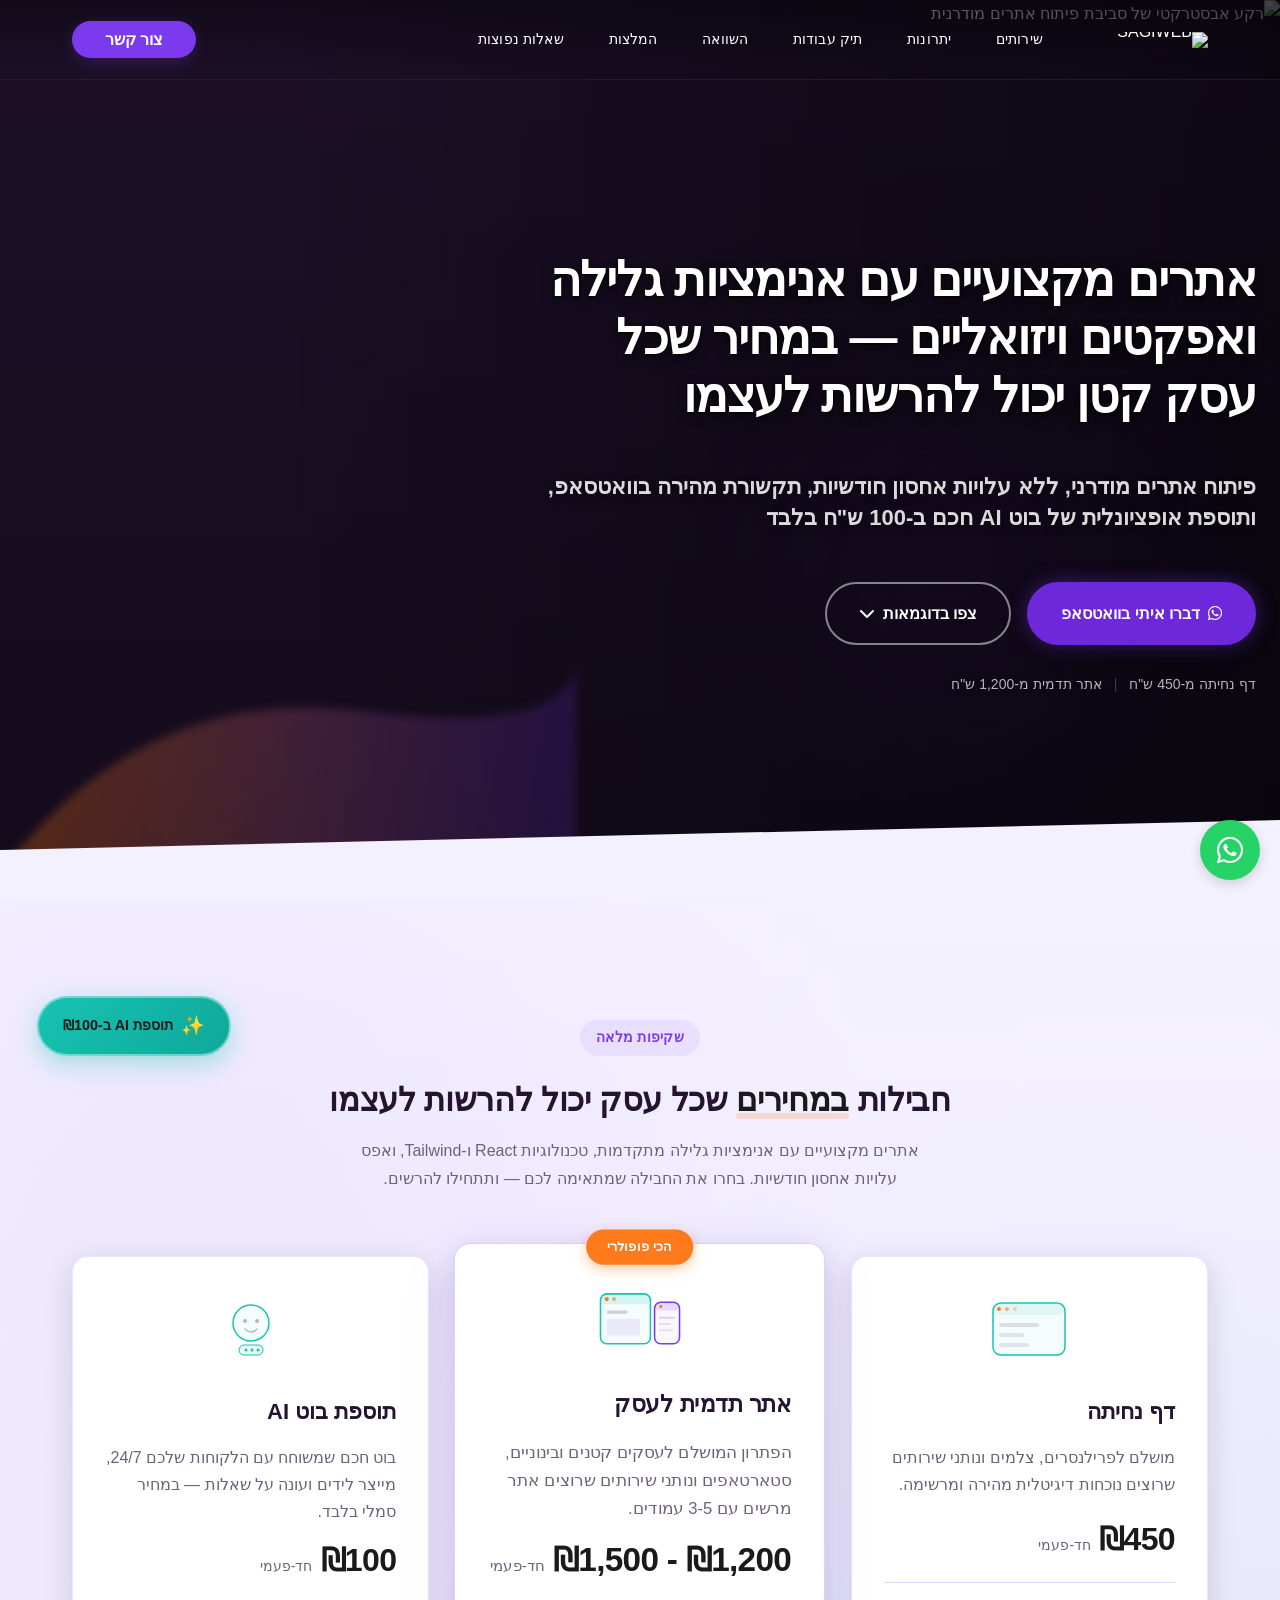
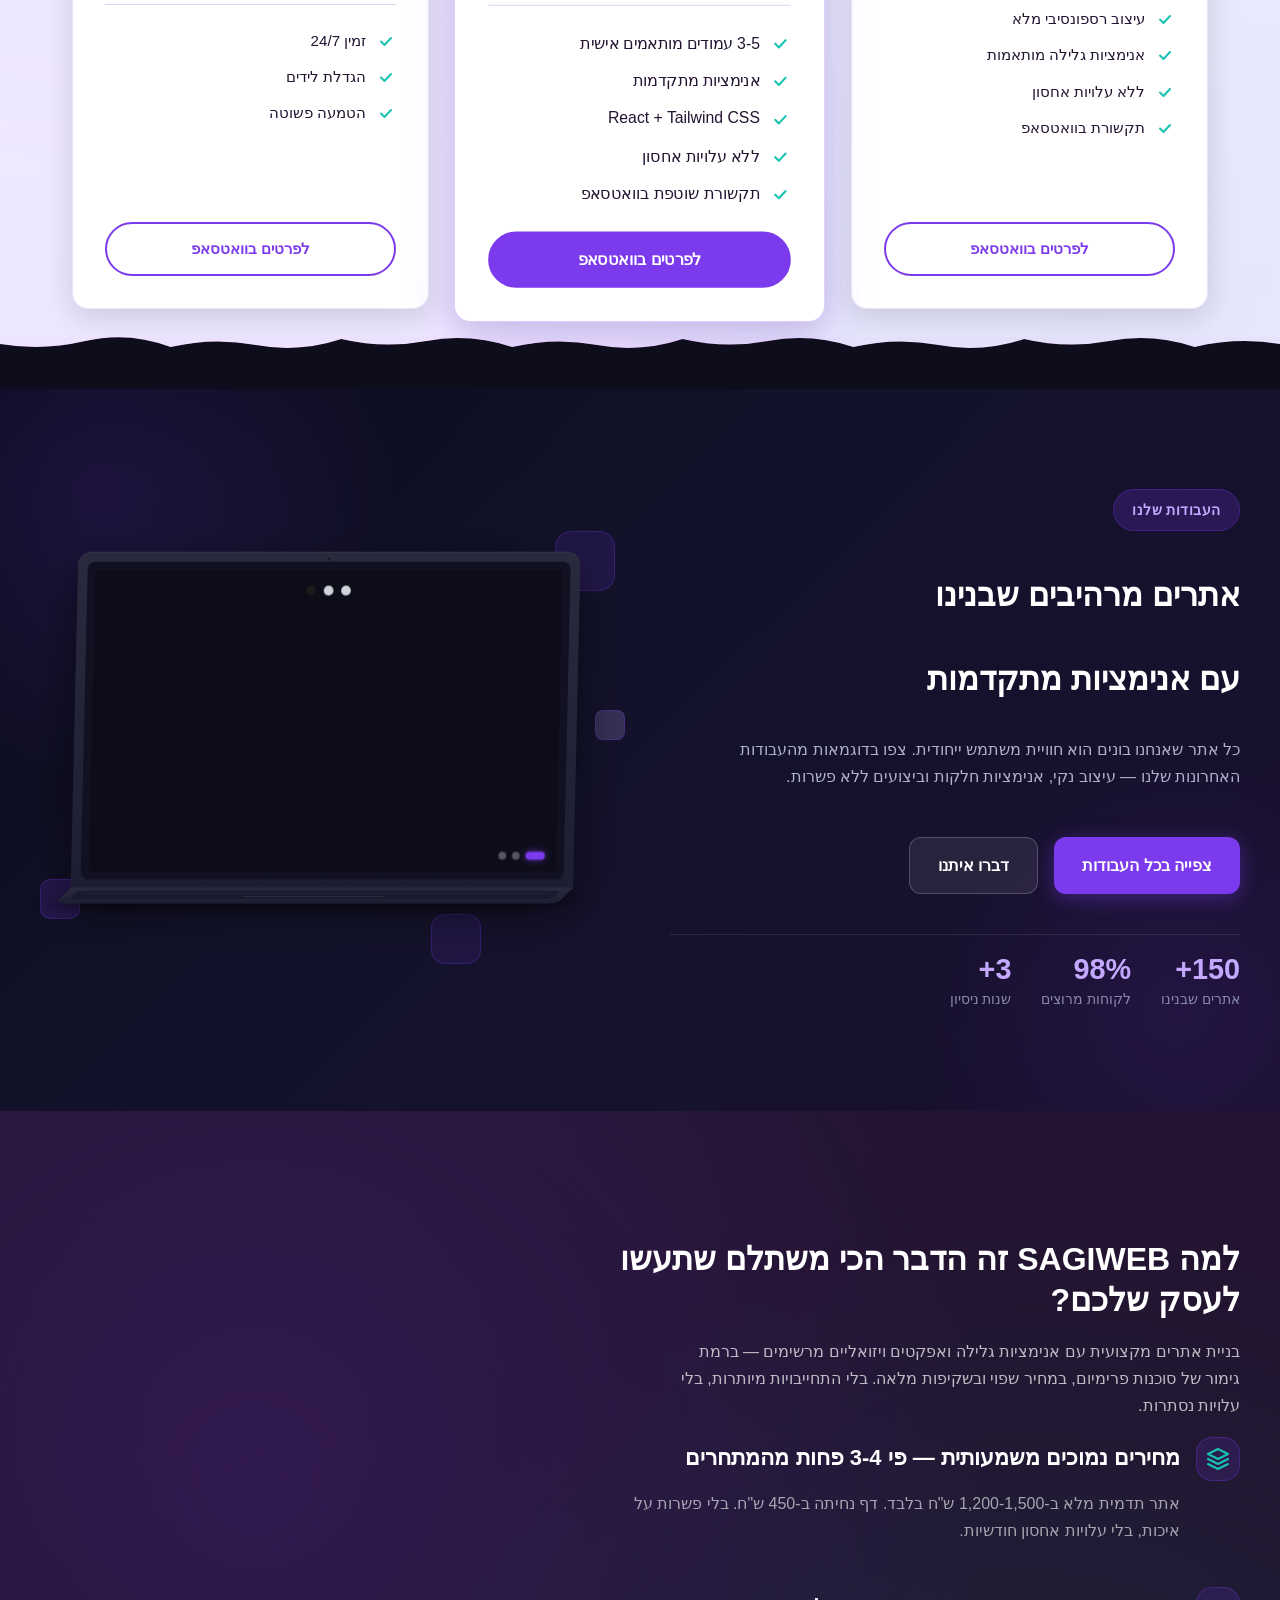
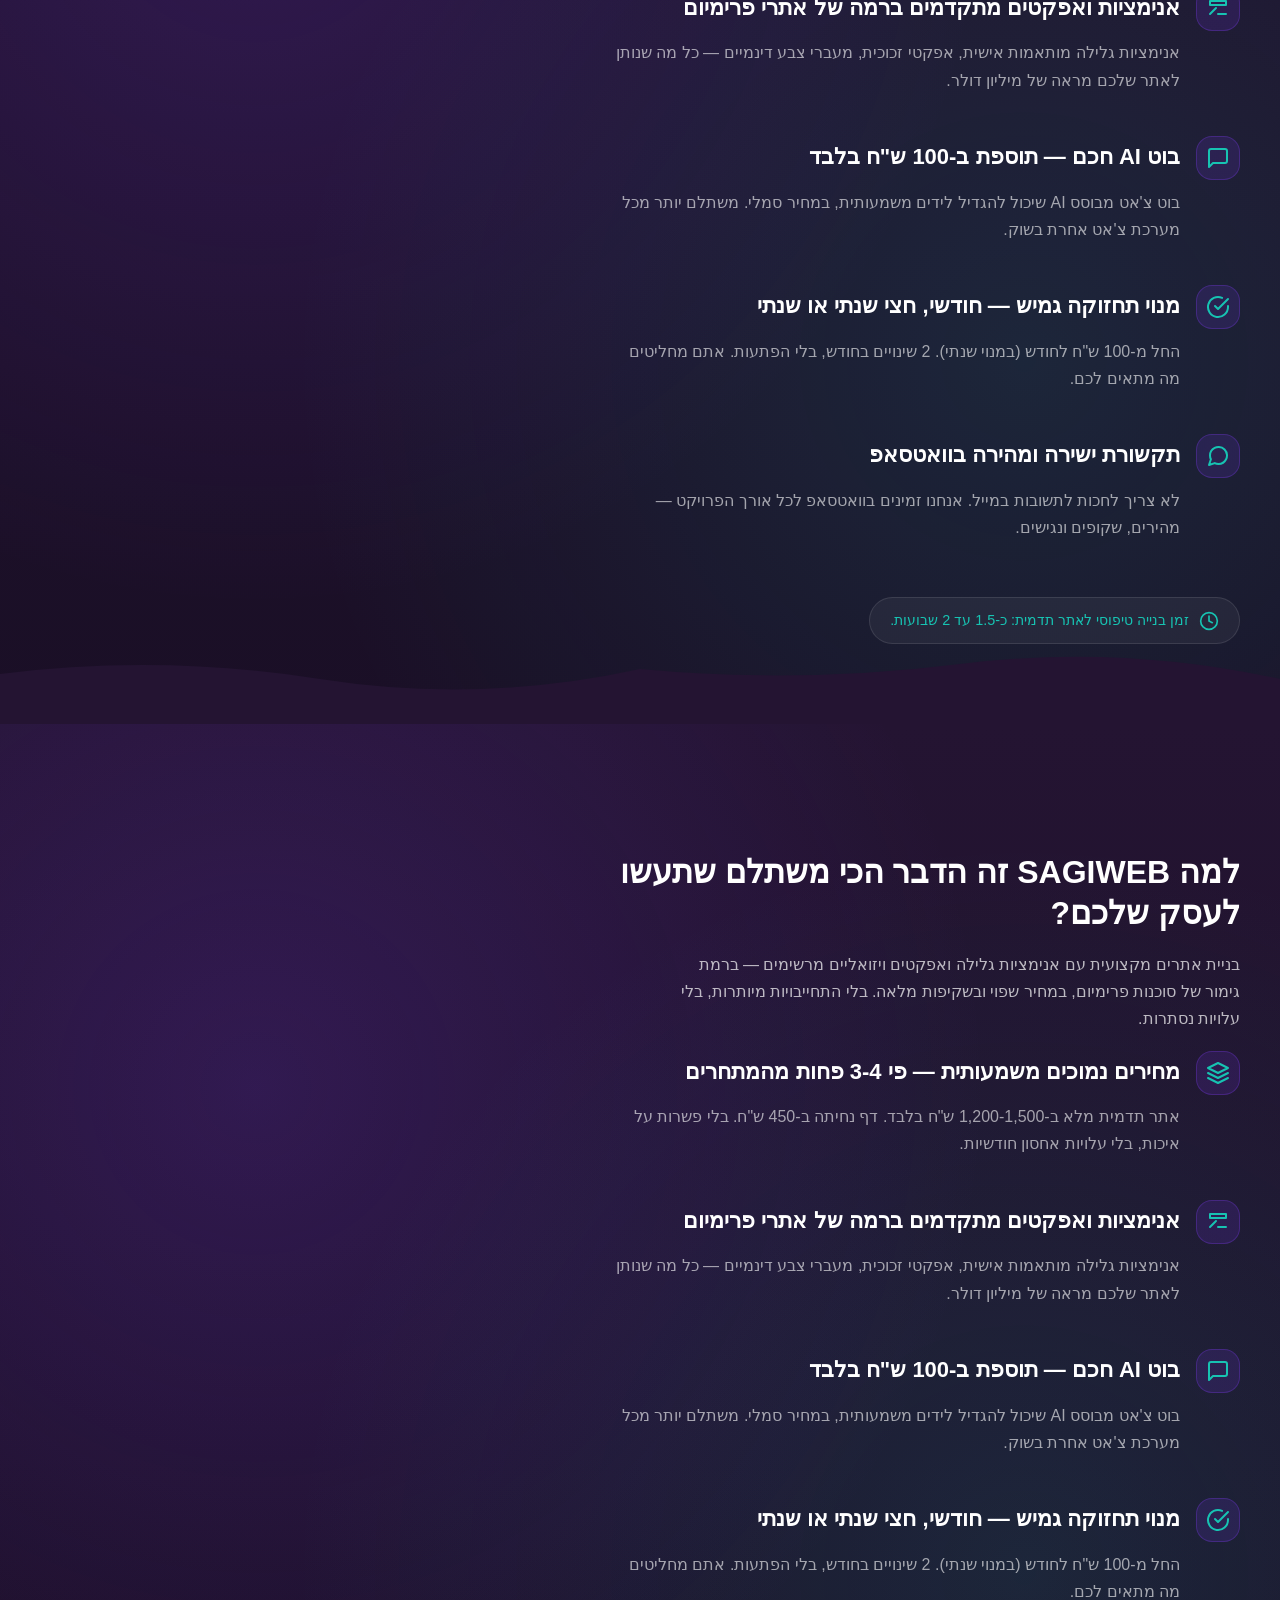
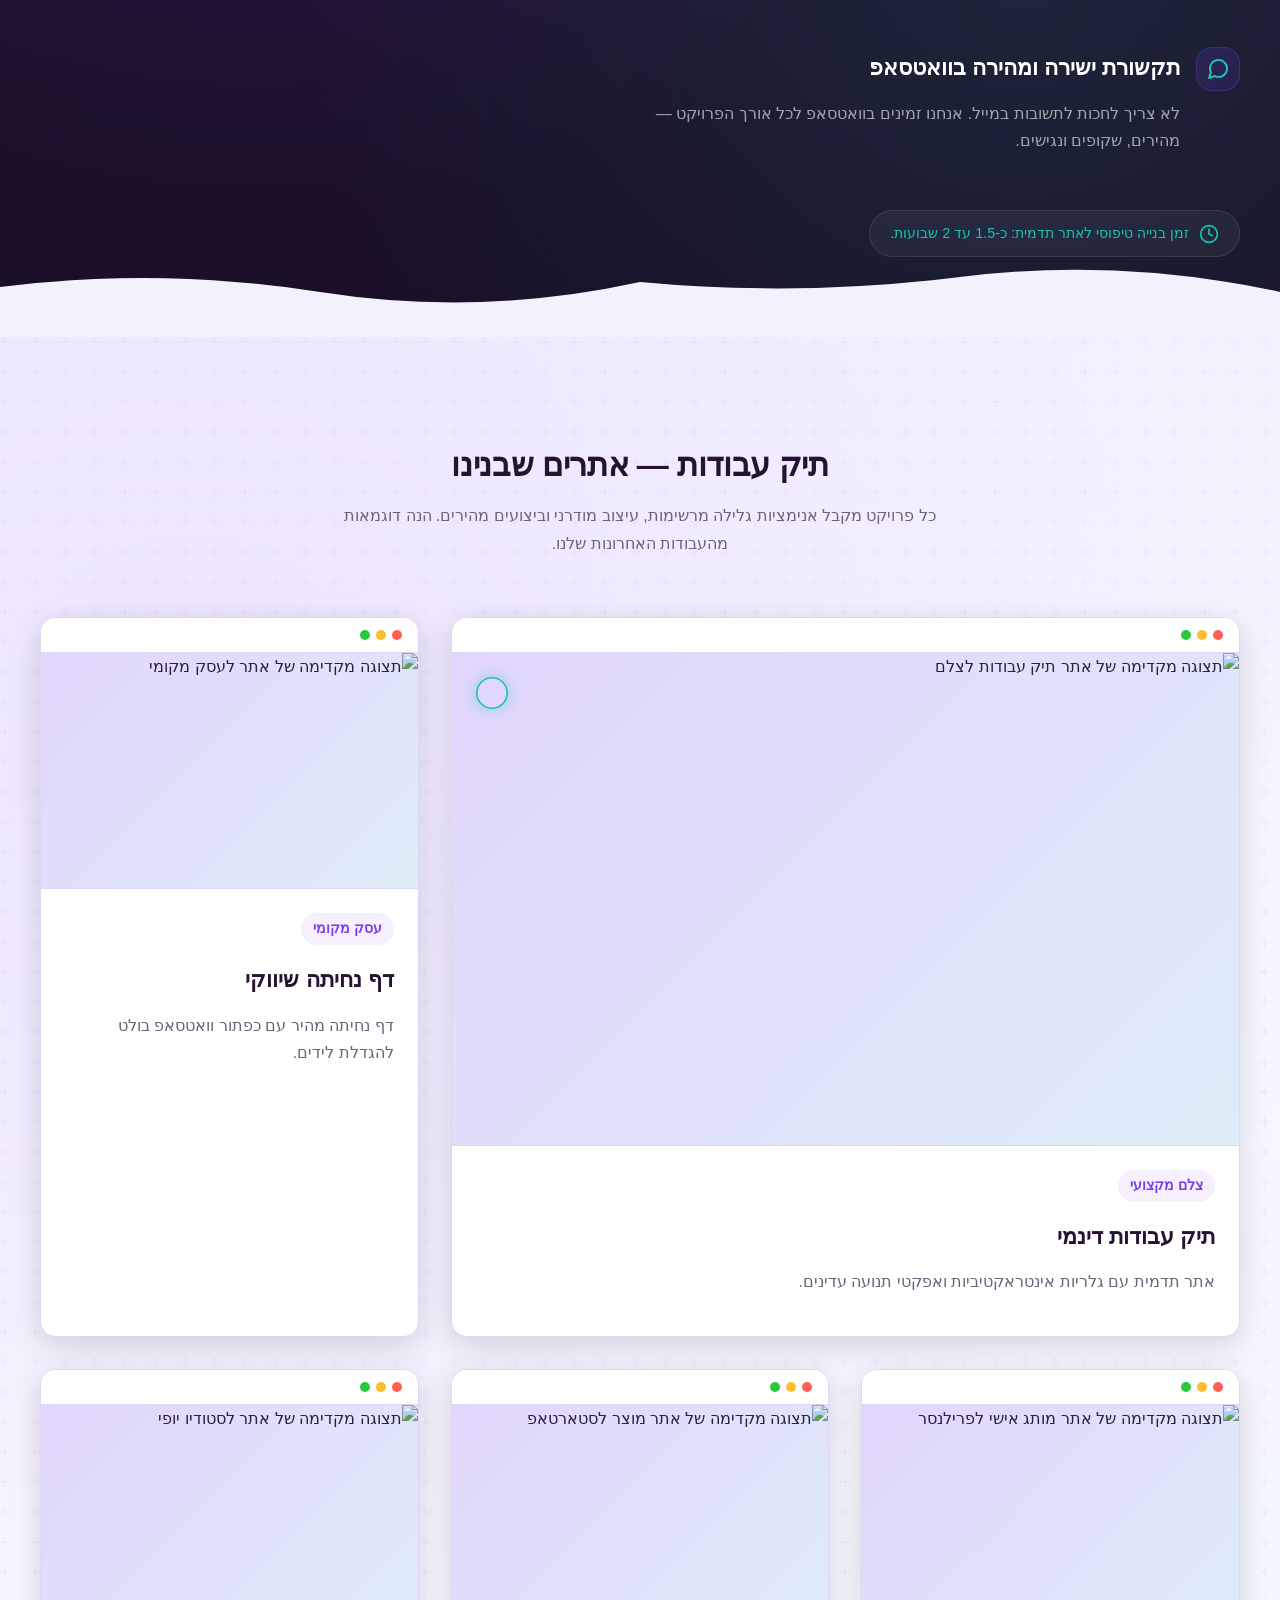
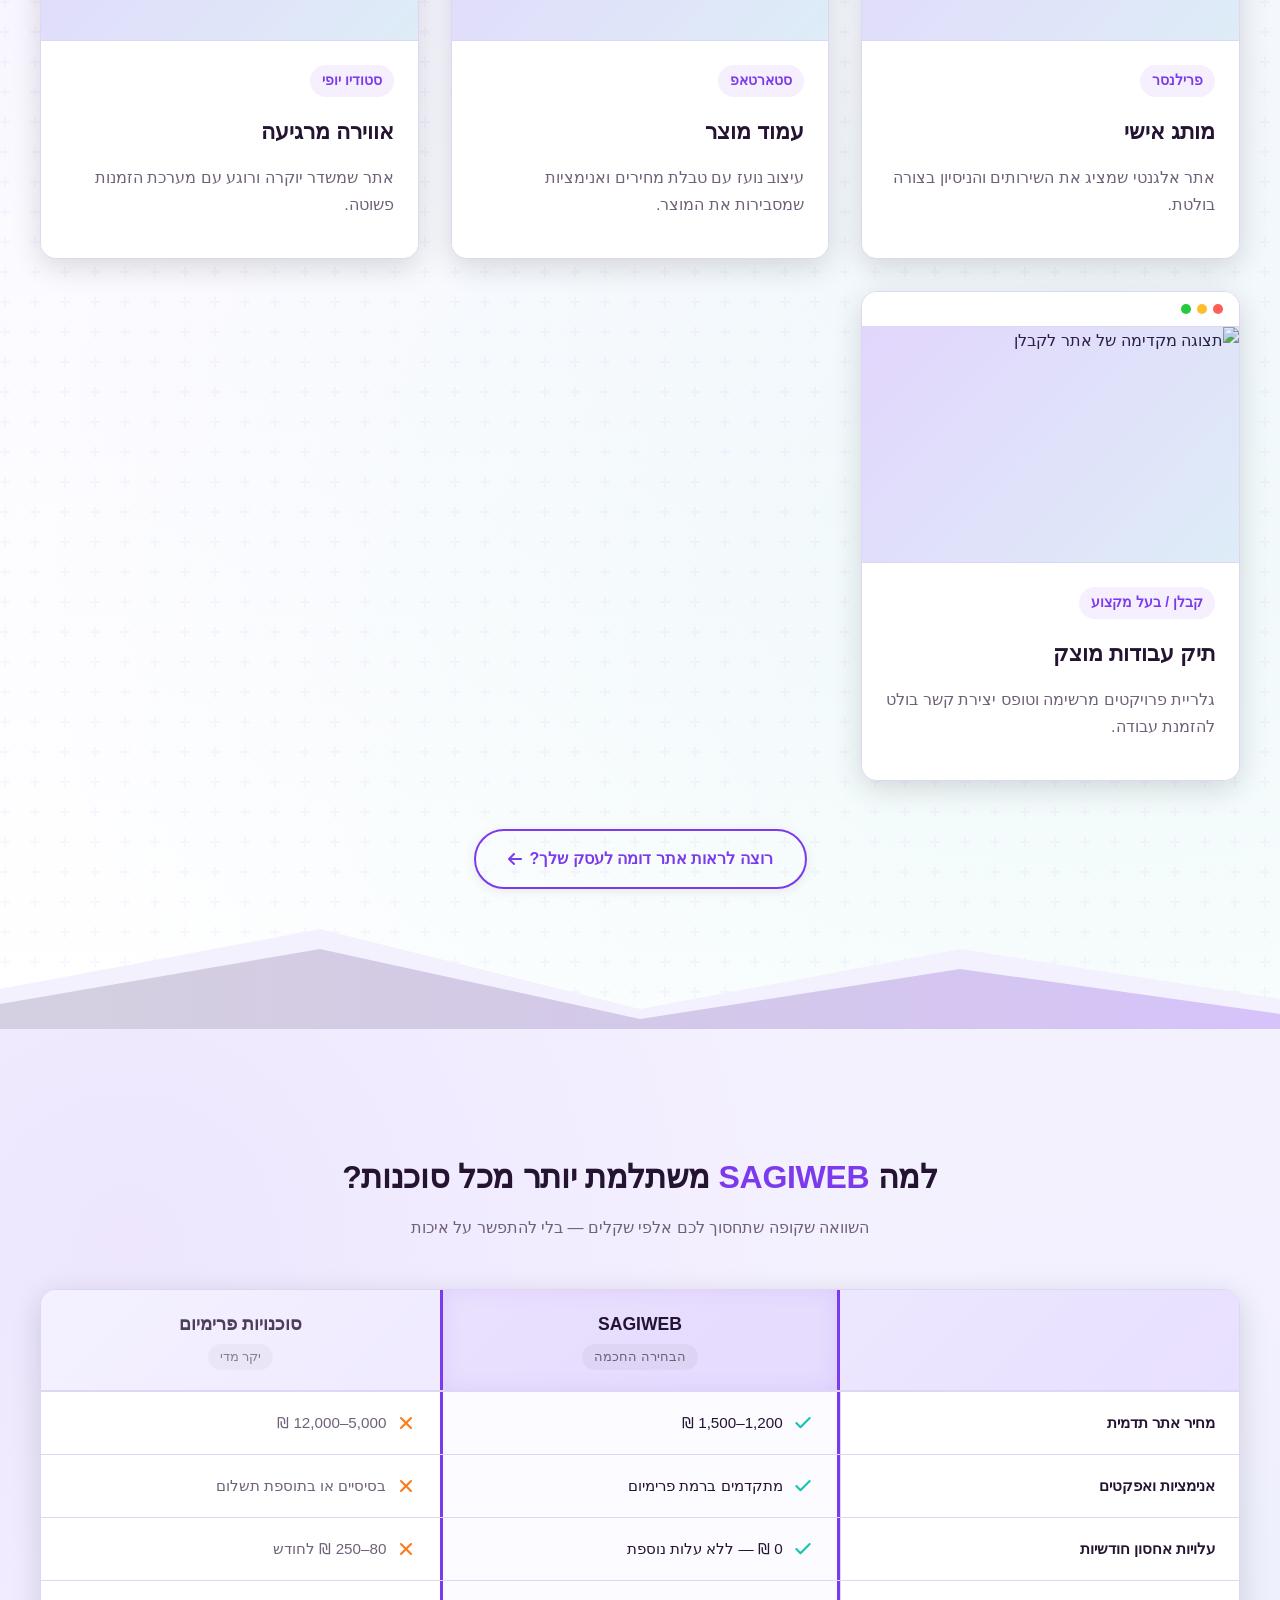
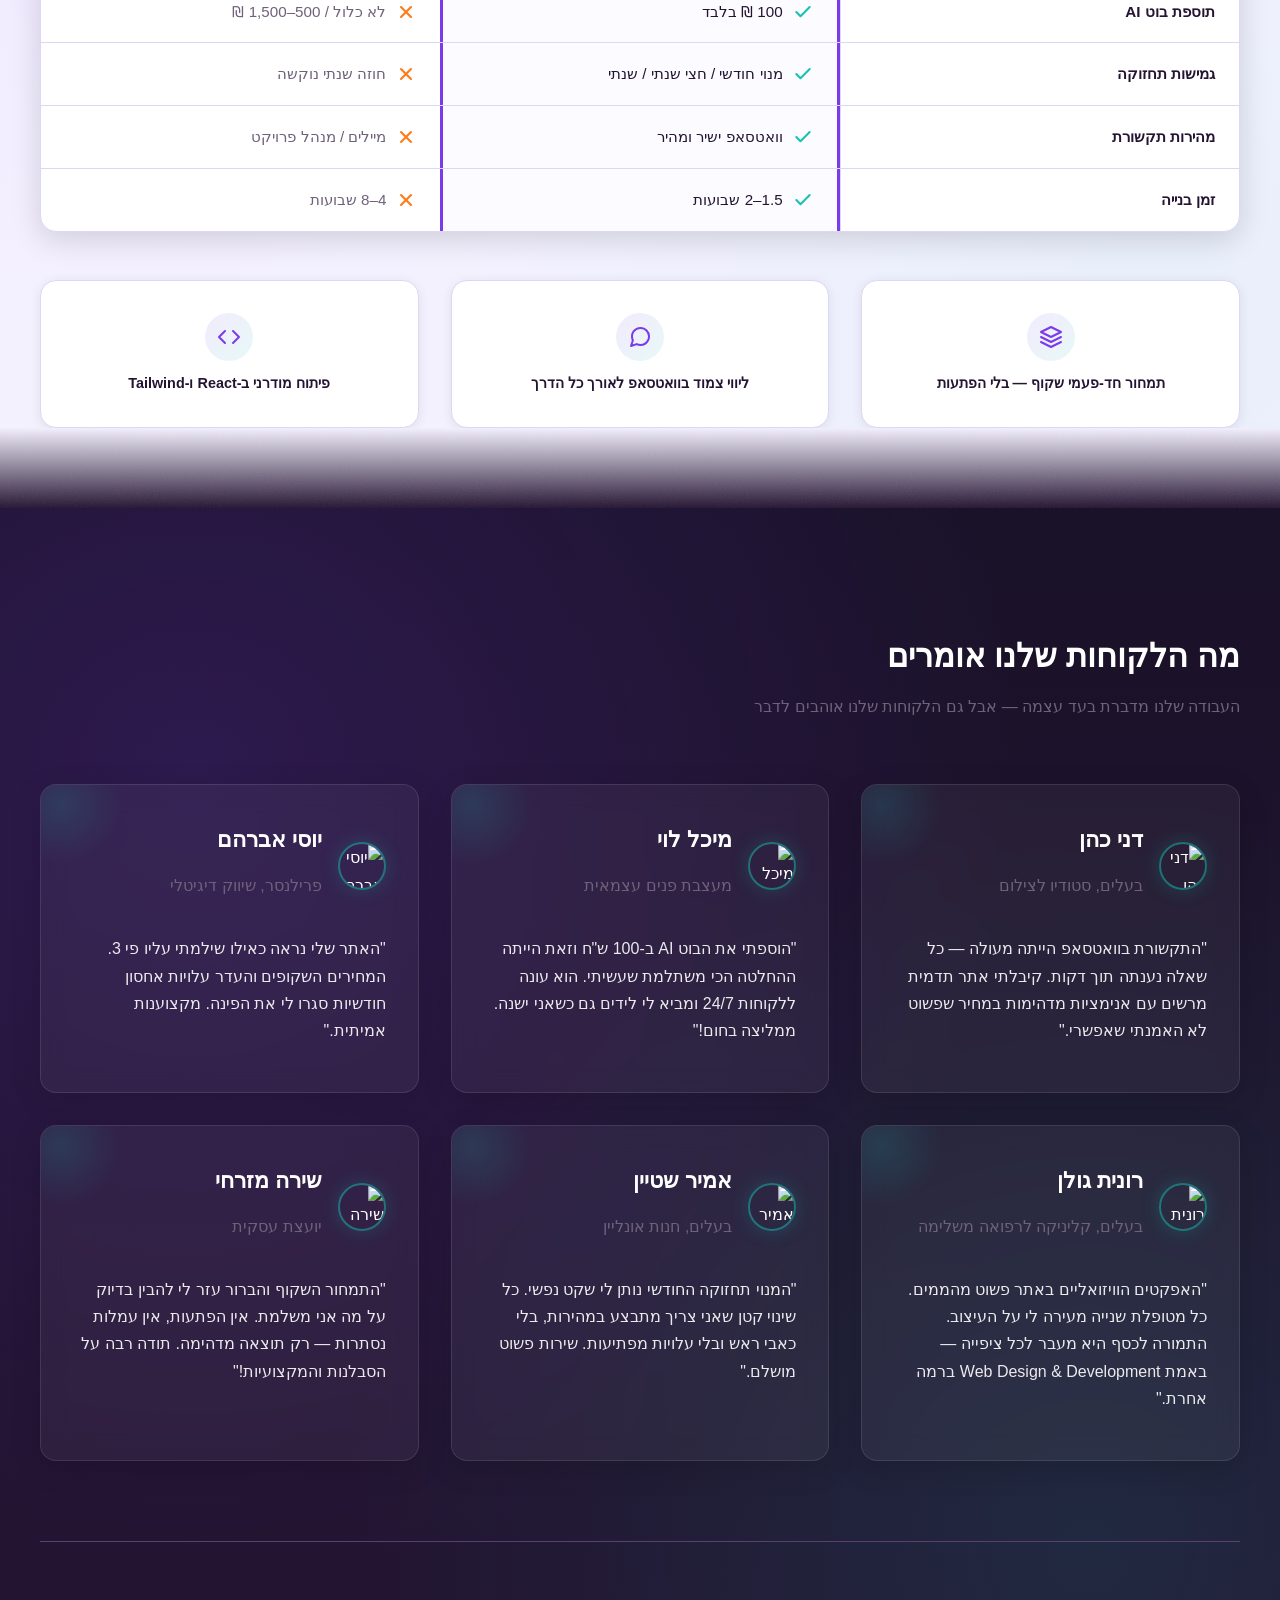
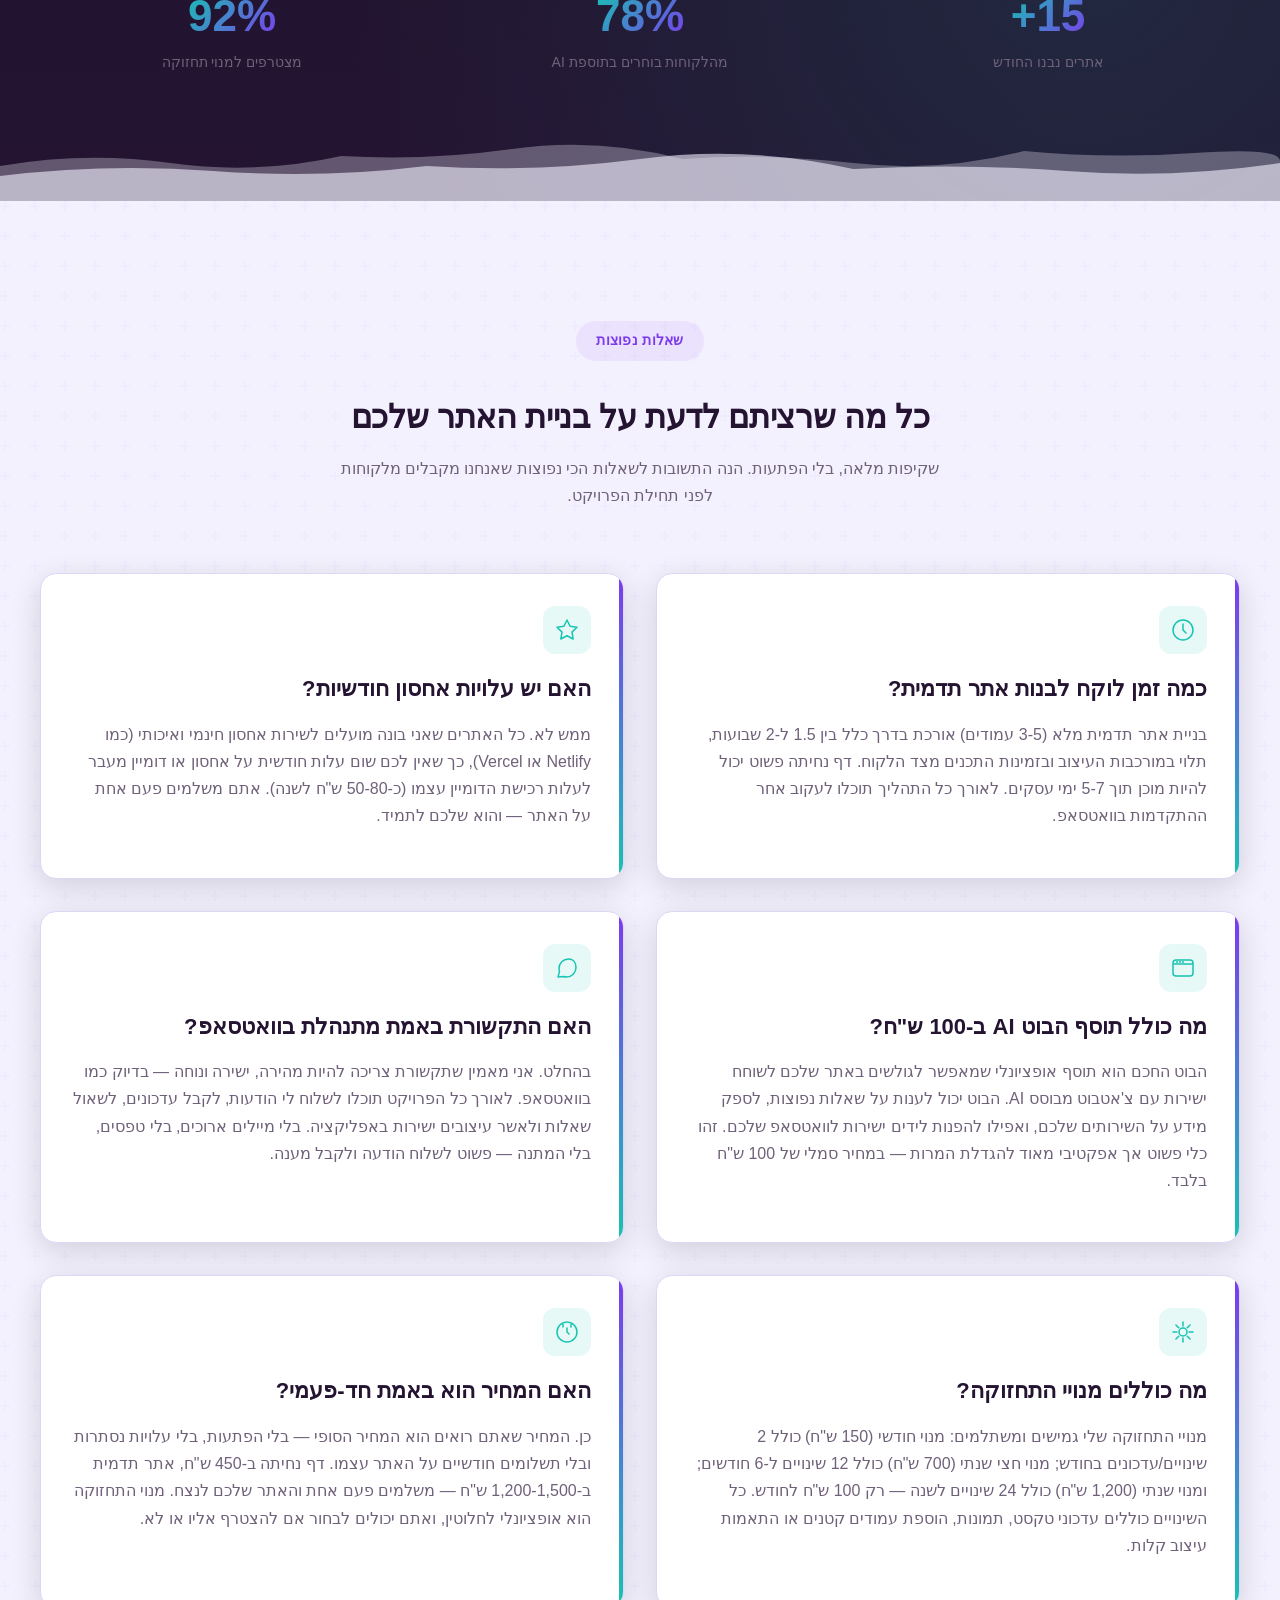
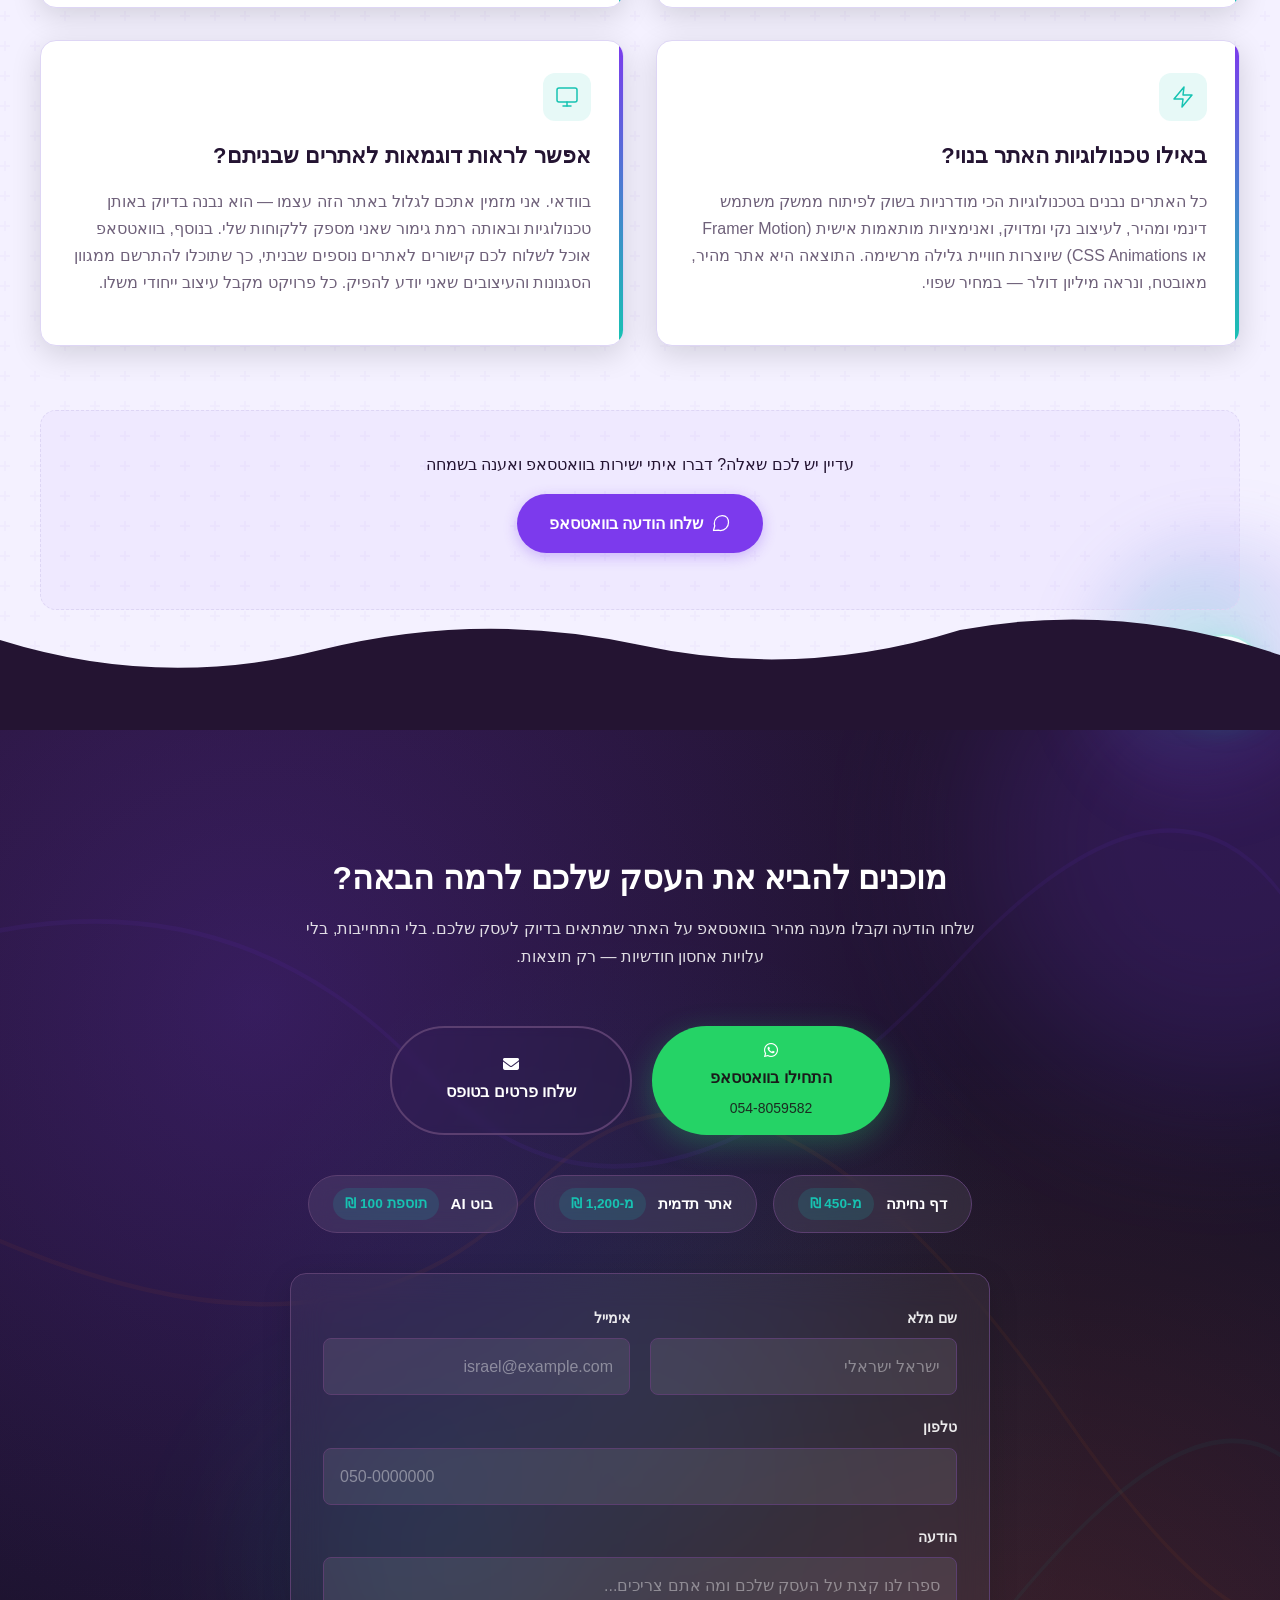
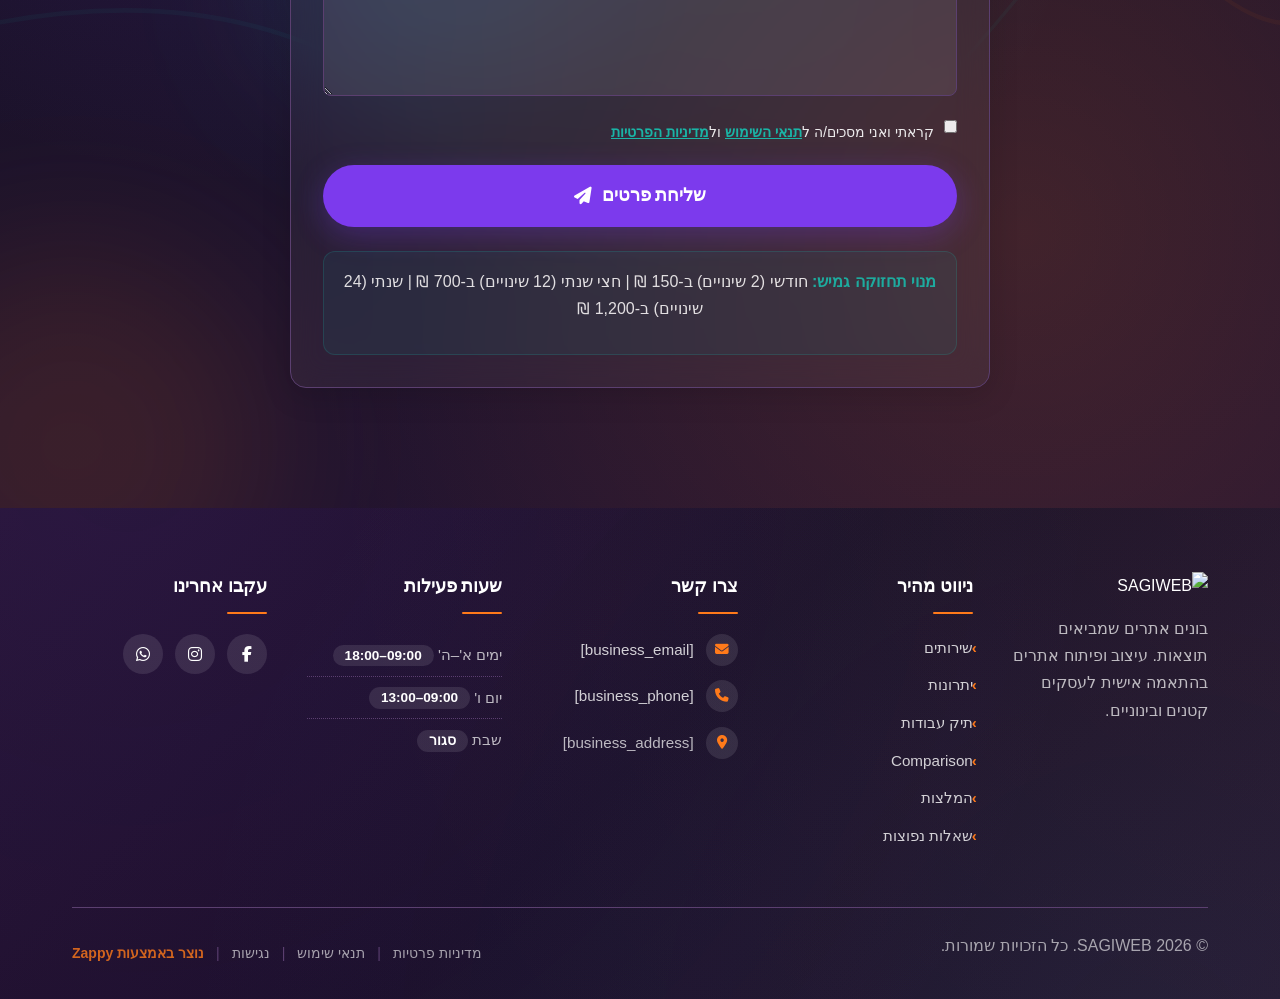
==== commit 64ef9e95: "Background sync: Progressive GitHub Sync" ====
--- a/public/index.html
+++ b/public/index.html
@@ -1 +1 @@
-<!doctype html><html dir="rtl" lang="he"><head><meta charset="UTF-8"><meta content="width=device-width,initial-scale=1" name="viewport"><meta content="index, follow" name="robots"><title>בניית אתרים מרהיבים עם אנימציות — SAGIWEB</title><meta content="שירות פרילנס ישראלי לבניית אתרים בעיצוב ויזואלי מרשים, אנימציות גלילה ואפקטים מתקדמים. פתרון איכותי ובמחיר הוגן לעסקים קטנים ובינוניים. דברו איתי בוואטסאפ עוד היום!" name="description"><meta content="בניית אתרים, עיצוב אתרים, פיתוח אתרים, אנימציות גלילה, אתרים לעסקים קטנים" name="keywords"><link href="/assets/favicon.ico" rel="icon" type="image/x-icon"><link href="/assets/favicon-16x16.png" rel="icon" type="image/png" sizes="16x16"><link href="/assets/favicon-32x32.png" rel="icon" type="image/png" sizes="32x32"><link href="/assets/favicon-48x48.png" rel="icon" type="image/png" sizes="48x48"><link href="/assets/favicon-192x192.png" rel="icon" type="image/png" sizes="192x192"><link href="/assets/favicon-512x512.png" rel="icon" type="image/png" sizes="512x512"><link href="/assets/apple-touch-icon.png" rel="apple-touch-icon"><script>!function(){"use strict";var t="485b0c4f-6ab4-41a6-80f2-8aeec7674590",e="https://api.zappy5.com/api/analytics/track",a=18e5,n=2592e6,o=!0,i=!0,r=!0;var s=function(){var e="zappy_visitor_"+t,a=null;try{if(a=localStorage.getItem(e)){var o=JSON.parse(a),i=Date.now();if(i-o.created<n)return o.lastSeen=i,localStorage.setItem(e,JSON.stringify(o)),o.id}}catch(t){console.warn("Zappy Analytics: LocalStorage not available")}var r="zv_"+Date.now()+"_"+Math.random().toString(36).substr(2,9);try{localStorage.setItem(e,JSON.stringify({id:r,created:Date.now(),lastSeen:Date.now()}))}catch(t){}return r}(),c=function(){var e="zappy_session_"+t,n=null;try{if(n=sessionStorage.getItem(e)){var o=JSON.parse(n),i=Date.now();if(i-o.timestamp<a)return o.timestamp=i,sessionStorage.setItem(e,JSON.stringify(o)),o.id}}catch(t){console.warn("Zappy Analytics: SessionStorage not available")}var r="zs_"+Date.now()+"_"+Math.random().toString(36).substr(2,9);try{sessionStorage.setItem(e,JSON.stringify({id:r,timestamp:Date.now()}))}catch(t){}return r}();function l(a,n){n=n||{};var o={website_id:t,event_type:a,page_path:window.location.pathname,referrer:document.referrer||"direct",visitor_id:s,session_id:c,metadata:n};if(navigator.sendBeacon){var i=new Blob([JSON.stringify(o)],{type:"application/json"});navigator.sendBeacon(e,i)}else fetch(e,{method:"POST",headers:{"Content-Type":"application/json"},body:JSON.stringify(o),keepalive:!0}).catch(function(t){console.warn("Zappy Analytics: Failed to track event",t)})}o&&l("pageview",{title:document.title,url:window.location.href}),i&&document.addEventListener("click",function(t){var e=t.target;if("BUTTON"===e.tagName||e.closest("button")){var a="BUTTON"===e.tagName?e:e.closest("button");l("click",{element:"button",text:a.textContent.trim().substring(0,100),id:a.id||null,class:a.className||null})}else if("A"===e.tagName||e.closest("a")){var n="A"===e.tagName?e:e.closest("a");l("navigation",{element:"link",text:n.textContent.trim().substring(0,100),href:n.href,external:n.hostname!==window.location.hostname})}},!0),r&&document.addEventListener("submit",function(t){var e=t.target;l("form_submit",{form_id:e.id||null,form_name:e.name||null,form_action:e.action||null,form_method:e.method||"GET"})},!0);var m=Date.now();window.addEventListener("beforeunload",function(){l("page_unload",{time_on_page:Math.floor((Date.now()-m)/1e3),page_path:window.location.pathname})}),window.zappyAnalytics={track:l,getVisitorId:function(){return s},getSessionId:function(){return c}}}()</script><meta content="בניית אתרים מרהיבים עם אנימציות — SAGIWEB" property="og:title"><meta content="שירות פרילנס ישראלי לבניית אתרים בעיצוב ויזואלי מרשים, אנימציות גלילה ואפקטים מתקדמים. פתרון איכותי ובמחיר הוגן לעסקים קטנים ובינוניים. דברו איתי בוואטסאפ עוד היום!" property="og:description"><meta content="summary_large_image" name="twitter:card"><meta content="בניית אתרים מרהיבים עם אנימציות — SAGIWEB" name="twitter:title"><meta content="שירות פרילנס ישראלי לבניית אתרים בעיצוב ויזואלי מרשים, אנימציות גלילה ואפקטים מתקדמים. פתרון איכותי ובמחיר הוגן לעסקים קטנים ובינוניים. דברו איתי בוואטסאפ עוד היום!" name="twitter:description"><meta content="website" property="og:type"><meta content="he_IL" property="og:locale"><link href="https://cdnjs.cloudflare.com/ajax/libs/font-awesome/6.4.0/css/all.min.css" rel="stylesheet"><style>.skip-link{position:absolute;top:0;left:0;transform:translateY(-200%);padding:12px 18px;background:var(--bg-dark,#1a1a1a);color:var(--text-light,#fff);font-weight:600;border-radius:0 0 8px 0;z-index:10000}.skip-link:focus{transform:none;outline:2px solid var(--ring,#fff);outline-offset:2px}:focus-visible{outline:2px solid var(--ring,currentColor);outline-offset:3px}</style><link href="/assets/favicon.ico" rel="icon" type="image/x-icon"><link href="/assets/favicon-16x16.png" rel="icon" type="image/png" sizes="16x16"><link href="/assets/favicon-32x32.png" rel="icon" type="image/png" sizes="32x32"><link href="/assets/favicon-48x48.png" rel="icon" type="image/png" sizes="48x48"><link href="/assets/favicon-192x192.png" rel="icon" type="image/png" sizes="192x192"><link href="/assets/favicon-512x512.png" rel="icon" type="image/png" sizes="512x512"><link href="/assets/apple-touch-icon.png" rel="apple-touch-icon"><link href="https://cdn.jsdelivr.net/npm/vanilla-cookieconsent@3/dist/cookieconsent.css" rel="stylesheet"><script src="https://cdn.jsdelivr.net/npm/vanilla-cookieconsent@3/dist/cookieconsent.umd.js"></script><script src="https://cdn.jsdelivr.net/gh/mickidum/acc_toolbar/acctoolbar/acctoolbar.min.js"></script><link href="/styles.css" rel="stylesheet"><script>window.ZAPPY_WEBSITE_ID="485b0c4f-6ab4-41a6-80f2-8aeec7674590",window.ZAPPY_API_BASE="https://api.zappy5.com"</script><style id="zappy-dropdown-submenu-styles">#navMenu li:has(.sub-menu),.nav-menu li:has(.sub-menu),.navbar li:has(.sub-menu),nav li:has(.sub-menu){position:relative}#navMenu .sub-menu,.nav-menu .sub-menu,.navbar .sub-menu,nav .sub-menu{display:block!important;position:absolute!important;top:100%;left:0;min-width:220px;background:#fff;border-radius:8px;box-shadow:0 8px 25px rgba(0,0,0,.15);padding:8px 0;opacity:0;visibility:hidden;transform:translateY(10px);transition:all .3s ease;z-index:1000;list-style:none;pointer-events:none}#navMenu li:hover>.sub-menu,.nav-menu li:hover>.sub-menu,.navbar li:hover>.sub-menu,nav li:hover>.sub-menu{opacity:1!important;visibility:visible!important;transform:translateY(0)!important;pointer-events:auto!important}.sub-menu li{list-style:none;margin:0;padding:0}.sub-menu a{display:block!important;padding:10px 16px!important;color:var(--text-dark,#333)!important;font-weight:500;text-decoration:none;white-space:nowrap;transition:background-color .2s}.sub-menu .zappy-nav-child>a{padding-left:28px!important;font-size:.9em!important;opacity:.85!important}[dir=rtl] .sub-menu .zappy-nav-child>a,html[lang=ar] .sub-menu .zappy-nav-child>a,html[lang=he] .sub-menu .zappy-nav-child>a{padding-left:10px!important;padding-right:28px!important}.sub-menu .zappy-nav-parent>a{font-weight:600!important}.sub-menu a:hover{background-color:#f5f5f5}[dir=rtl] .nav-menu .sub-menu,[dir=rtl] .navbar .sub-menu,[dir=rtl] nav .sub-menu,html[lang=ar] .nav-menu .sub-menu,html[lang=ar] .navbar .sub-menu,html[lang=ar] nav .sub-menu,html[lang=he] .nav-menu .sub-menu,html[lang=he] .navbar .sub-menu,html[lang=he] nav .sub-menu{left:auto!important;right:0!important}.sub-menu:empty,.sub-menu:not(:has(li)):not(:has(> a)),.sub-menu:not(:has(li:not(.zappy-hidden-menu-item))):not(:has(> a)){display:none!important;opacity:0!important;visibility:hidden!important;pointer-events:none!important}li:has(.menu-group-title):hover>.sub-menu{opacity:1!important;visibility:visible!important;transform:translateY(0)!important;pointer-events:auto!important}#navMenu>li>.menu-group-title,.nav-menu>li>.menu-group-title{display:inline-block;padding:.5rem 1rem;cursor:default;user-select:none}@media (max-width:768px){#navMenu .sub-menu,.nav-menu .sub-menu,.navbar .sub-menu,nav .sub-menu{position:static!important;transform:none!important;box-shadow:none!important;background:0 0!important;max-height:0;overflow:hidden;opacity:0;visibility:hidden;transition:max-height .3s ease,opacity .3s ease;padding:0!important;border-radius:0!important}#navMenu .sub-menu.mobile-expanded,.nav-menu .sub-menu.mobile-expanded,.navbar .sub-menu.mobile-expanded{max-height:none!important;overflow-y:visible!important;opacity:1!important;visibility:visible!important;padding:8px 0 8px 16px!important}[dir=rtl] .sub-menu.mobile-expanded,html[lang=he] .sub-menu.mobile-expanded{padding:8px 16px 8px 0!important}#navMenu li:hover>.sub-menu,.nav-menu li:hover>.sub-menu,.navbar li:hover>.sub-menu,nav li:hover>.sub-menu{opacity:0;visibility:hidden;pointer-events:none}#navMenu li>.sub-menu.mobile-expanded,.nav-menu li>.sub-menu.mobile-expanded,.navbar li>.sub-menu.mobile-expanded,nav li>.sub-menu.mobile-expanded{opacity:1!important;visibility:visible!important;pointer-events:auto!important}#navMenu li:has(.sub-menu),.nav-menu li:has(.sub-menu),.navbar li:has(.sub-menu),nav li:has(.sub-menu){display:flex!important;flex-wrap:wrap!important;align-items:center!important;position:relative!important;min-height:44px!important}#navMenu li:has(.sub-menu)>a,.nav-menu li:has(.sub-menu)>a,.navbar li:has(.sub-menu)>a,nav li:has(.sub-menu)>a{flex:1!important;min-width:0!important}#navMenu li:has(.sub-menu)>.menu-group-title,.nav-menu li:has(.sub-menu)>.menu-group-title,.navbar li:has(.sub-menu)>.menu-group-title,nav li:has(.sub-menu)>.menu-group-title{flex:1!important;min-width:0!important;padding:0!important;line-height:inherit!important}#navMenu li:has(.sub-menu)>.sub-menu,.nav-menu li:has(.sub-menu)>.sub-menu,.navbar li:has(.sub-menu)>.sub-menu,nav li:has(.sub-menu)>.sub-menu{flex-basis:100%!important;width:100%!important}#navMenu li:has(.sub-menu)>a [class*=arrow],#navMenu li:has(.sub-menu)>a [class*=chevron],.nav-menu li:has(.sub-menu)>a .fa-angle-down,.nav-menu li:has(.sub-menu)>a .fa-chevron-down,.nav-menu li:has(.sub-menu)>a [class*=arrow],.nav-menu li:has(.sub-menu)>a [class*=chevron],nav li:has(.sub-menu)>a [class*=arrow],nav li:has(.sub-menu)>a [class*=chevron]{display:none!important;visibility:hidden!important}.mobile-submenu-toggle{display:flex!important;align-items:center!important;justify-content:center!important;width:44px!important;height:auto!important;background:0 0!important;border:none!important;cursor:pointer!important;color:var(--text-light)!important;position:static!important;flex-shrink:0!important;align-self:stretch!important;z-index:2!important;padding:0!important;margin:0!important}.mobile-submenu-toggle::after{content:''!important;width:0!important;height:0!important;border-left:6px solid transparent!important;border-right:6px solid transparent!important;border-top:7px solid currentColor!important;transition:transform .3s ease!important}.mobile-submenu-toggle.expanded::after{transform:rotate(180deg)!important}.sub-menu a{padding:10px 0!important;display:block!important;color:var(--text-light)!important;white-space:normal!important}.sub-menu .zappy-nav-child>a{padding-left:28px!important;font-size:.9em!important;opacity:.85!important}[dir=rtl] .sub-menu .zappy-nav-child>a,html[lang=ar] .sub-menu .zappy-nav-child>a,html[lang=he] .sub-menu .zappy-nav-child>a{padding-left:0!important;padding-right:28px!important}.sub-menu .zappy-nav-parent>a{font-weight:600!important}#navMenu.active,.nav-menu.active{max-width:100vw!important;overflow-x:hidden!important;box-sizing:border-box!important}.navbar .sub-menu li a,.zappy-products-dropdown .sub-menu a,nav.navbar .sub-menu li a{color:var(--text-light)!important}}@media (min-width:769px){.mobile-submenu-toggle{display:none!important}}</style><style id="zappy-widget-visibility">html[dir=rtl] .whatsapp-float{right:20px!important;left:auto!important}html:not([dir]) .whatsapp-float,html[dir=ltr] .whatsapp-float{left:20px!important;right:auto!important}html[dir=rtl] #mic-access-tool-general-button,html[dir=rtl] #mic-init-access-tool #mic-access-tool-general-button,html[dir=rtl] #mic-init-access-tool .mic-access-tool-general-button,html[dir=rtl] ._access-icon,html[dir=rtl] .mic-access-tool-general-button{left:20px!important;right:auto!important}html:not([dir]) #mic-access-tool-general-button,html:not([dir]) #mic-init-access-tool #mic-access-tool-general-button,html:not([dir]) #mic-init-access-tool .mic-access-tool-general-button,html:not([dir]) ._access-icon,html:not([dir]) .mic-access-tool-general-button,html[dir=ltr] #mic-access-tool-general-button,html[dir=ltr] #mic-init-access-tool #mic-access-tool-general-button,html[dir=ltr] #mic-init-access-tool .mic-access-tool-general-button,html[dir=ltr] ._access-icon,html[dir=ltr] .mic-access-tool-general-button{right:20px!important;left:auto!important}@media (max-width:768px){.whatsapp-float{display:flex!important}}@media (min-width:769px){.whatsapp-float{display:flex!important}}@media (max-width:768px){#mic-access-tool-general-button,#mic-init-access-tool #mic-access-tool-general-button,#mic-init-access-tool .mic-access-tool-general-button,._access-icon,.mic-access-tool-general-button{display:flex!important;visibility:visible!important;opacity:1!important;pointer-events:auto!important}#mic-access-tool-box.opened-mic-access-tool,#mic-init-access-tool #mic-access-tool-box.opened-mic-access-tool,.mic-access-tool-box.opened-mic-access-tool{visibility:visible!important;opacity:1!important;pointer-events:auto!important}}@media (min-width:769px){#mic-access-tool-general-button,#mic-init-access-tool #mic-access-tool-general-button,#mic-init-access-tool .mic-access-tool-general-button,._access-icon,.mic-access-tool-general-button{display:flex!important;visibility:visible!important;opacity:1!important;pointer-events:auto!important}#mic-access-tool-box.opened-mic-access-tool,#mic-init-access-tool #mic-access-tool-box.opened-mic-access-tool,.mic-access-tool-box.opened-mic-access-tool{visibility:visible!important;opacity:1!important;pointer-events:auto!important}}</style></head><body><a href="#main" class="skip-link">דלג לתוכן הראשי</a><nav class="navbar" dir="rtl"><button class="mobile-toggle" aria-label="Menu" id="mobileToggle"><svg viewBox="0 0 24 24" fill="none" height="24" width="24" class="hamburger-icon"><path d="M3 12h18M3 6h18M3 18h18" stroke="currentColor" stroke-width="2" stroke-linecap="round"></path></svg> <svg viewBox="0 0 24 24" fill="none" height="24" width="24" class="close-icon" style="display:none"><path d="M18 6L6 18M6 6l12 12" stroke="currentColor" stroke-width="2" stroke-linecap="round"></path></svg></button> <button class="phone-header-btn" aria-label="Call" data-phone="[business_phone]"><svg viewBox="0 0 24 24" fill="currentColor" height="20" width="20"><path d="M22 16.92v3a2 2 0 0 1-2.18 2 19.79 19.79 0 0 1-8.63-3.07 19.5 19.5 0 0 1-6-6 19.79 19.79 0 0 1-3.07-8.67A2 2 0 0 1 4.11 2h3a2 2 0 0 1 2 1.72 12.84 12.84 0 0 0 .7 2.81 2 2 0 0 1-.45 2.11L8.09 9.91a16 16 0 0 0 6 6l1.27-1.27a2 2 0 0 1 2.11-.45 12.84 12.84 0 0 0 2.81.7A2 2 0 0 1 22 16.92z"></path></svg></button><div class="nav-container"><div class="nav-right-group"><div class="nav-brand"><a href="/" class="logo-link"><img alt="SAGIWEB" src="/assets/site-----image-1.webp" class="logo"></a></div><ul class="nav-menu" id="navMenu"><li><a href="#services">שירותים</a></li><li><a href="#benefits">יתרונות</a></li><li><a href="#portfolio">תיק עבודות</a></li><li><a href="#comparison">השוואה</a></li><li><a href="#testimonials">המלצות</a></li><li><a href="#faq">שאלות נפוצות</a></li><li class="mobile-contact-link nav-cta-mobile-item"><a href="#cta" class="nav-cta-btn">צור קשר</a></li></ul></div><div class="nav-cta-container"><a href="#cta" class="nav-cta-btn">צור קשר</a></div></div></nav><script>window.addEventListener("load",function(){const e=document.querySelector(".navbar, nav, header");if(!e)return void console.log("[Navbar] Navbar element not found");let t=document.getElementById("mobileToggle")||document.querySelector(".mobile-toggle")||document.querySelector(".hamburger")||document.querySelector(".hamburger-menu")||document.querySelector(".menu-toggle")||document.querySelector(".burger-menu")||document.querySelector('[aria-label="Menu"]')||document.querySelector('[aria-label="תפריט"]');const o=document.querySelector(".phone-header-btn"),n=window.getComputedStyle(e);let r=n.backgroundColor;if(console.log("[Navbar] Initial navbar background:",r),"transparent"===r||"rgba(0, 0, 0, 0)"===r||r.startsWith("rgba")&&r.includes(", 0)")){const e=n.backgroundImage;if(e&&"none"!==e)console.log("[Navbar] Navbar has background image/gradient, using dark text"),r="rgb(240, 240, 240)";else{const e=window.getComputedStyle(document.body).backgroundColor;console.log("[Navbar] Navbar transparent, using body background:",e),r=e}}const a=r.match(/\d+/g);if(a&&a.length>=3){const e=(.299*parseInt(a[0])+.587*parseInt(a[1])+.114*parseInt(a[2]))/255;console.log("[Navbar] Mobile button colors preserved from Claude CSS (luminance:",e.toFixed(2)+")");const n=document.createElement("style");n.id="zappy-mobile-nav-fix";document.documentElement.lang;document.documentElement.dir,n.textContent='\n        /* Hide mobile buttons on desktop, show only on mobile */\n        @media (min-width: 769px) {\n          .mobile-toggle,\n          .phone-header-btn {\n            display: none !important;\n          }\n        }\n        \n        /* Show and position mobile buttons correctly on mobile */\n        @media (max-width: 768px) {\n          .navbar,\n          nav.navbar {\n            min-height: 70px !important;\n          }\n\n          .mobile-toggle,\n          .phone-header-btn {\n            position: absolute !important;\n            top: 0 !important;\n            bottom: 0 !important;\n            margin-top: auto !important;\n            margin-bottom: auto !important;\n            transform: none !important;\n            z-index: 1001 !important;\n            display: flex !important;\n            align-items: center !important;\n            justify-content: center !important;\n            width: 36px !important;\n            height: 36px !important;\n            border-radius: 50% !important;\n            border: none !important;\n            cursor: pointer !important;\n            padding: 6px !important;\n            background: none !important;\n            color: var(--nav-text, var(--text-light)) !important;\n            touch-action: manipulation !important;\n            -webkit-tap-highlight-color: transparent !important;\n          }\n\n          html[data-zappy-site-type="ecommerce"] .phone-header-btn,\n          body[data-zappy-site-type="ecommerce"] .phone-header-btn,\n          html[data-zappy-site-type="ecommerce"] header .phone-header-btn,\n          html[data-zappy-site-type="ecommerce"] nav .phone-header-btn {\n            display: none !important;\n            visibility: hidden !important;\n            width: 0 !important;\n            height: 0 !important;\n            min-width: 0 !important;\n            overflow: hidden !important;\n          }\n          \n          /* LTR positioning (default): hamburger LEFT, phone RIGHT */\n          html:not([dir="rtl"]):not([lang="he"]):not([lang="ar"]) .mobile-toggle,\n          html[dir="ltr"] .mobile-toggle {\n            left: 12px !important;\n            right: auto !important;\n          }\n          html:not([dir="rtl"]):not([lang="he"]):not([lang="ar"]) .phone-header-btn,\n          html[dir="ltr"] .phone-header-btn {\n            right: 12px !important;\n            left: auto !important;\n          }\n          \n          /* RTL positioning: hamburger RIGHT, phone LEFT */\n          html[dir="rtl"] .mobile-toggle,\n          html[lang="he"] .mobile-toggle,\n          html[lang="ar"] .mobile-toggle {\n            right: 12px !important;\n            left: auto !important;\n          }\n          html[dir="rtl"] .phone-header-btn,\n          html[lang="he"] .phone-header-btn,\n          html[lang="ar"] .phone-header-btn {\n            left: 12px !important;\n            right: auto !important;\n          }\n          \n          /* CRITICAL: Ensure nav-container has min-height on mobile */\n          /* All children are positioned absolutely/fixed on mobile, so height:auto collapses to 0 */\n          .nav-container {\n            min-height: 70px !important;\n            position: relative !important;\n          }\n          \n          /* Ensure SVG icons are properly sized and inherit color */\n          .mobile-toggle svg,\n          .phone-header-btn svg {\n            width: 24px !important;\n            height: 24px !important;\n            /* Don\'t force display - let JavaScript control hamburger/close toggle */\n          }\n          \n          /* Reset nav-cta-container on mobile - remove desktop box-shadow/padding */\n          /* that creates a visible ghost box when CTA button is hidden */\n          .nav-cta-container {\n            box-shadow: none !important;\n            padding: 0 !important;\n          }\n          \n          /* Hide nav-cta-container entirely on mobile when there\'s no lang-switcher */\n          /* (only the CTA button is inside, and it\'s hidden on mobile) */\n          .nav-cta-container:not(:has(.lang-switcher)) {\n            display: none !important;\n          }\n          \n          /* CRITICAL: Prevent hero image fade gradient from bleeding over headline text */\n          /* The .image-fade-gradient has bottom: -30px (extends below parent) */\n          /* On mobile stacked layout, this overlaps the h1 text below the image */\n          .hero-image-column {\n            overflow: hidden !important;\n          }\n          .image-fade-gradient {\n            bottom: 0 !important;\n          }\n          \n          /* Hide desktop language switcher on mobile - hamburger menu handles it */\n          /* High specificity to override stored CSS */\n          .lang-switcher,\n          .nav-cta-container .lang-switcher,\n          .nav-container .lang-switcher,\n          .navbar .lang-switcher,\n          .navbar .nav-cta-container .lang-switcher {\n            display: none !important;\n          }\n        }\n      ';const r=document.getElementById("zappy-mobile-nav-fix");r&&r.remove(),document.head.appendChild(n),console.log("[Navbar] Critical CSS injected for mobile nav positioning");const i=window.innerWidth<=768;if(t){const e=t.querySelector(".hamburger-icon"),o=t.querySelector(".close-icon");e&&(e.style.setProperty("width","24px","important"),e.style.setProperty("height","24px","important"),e.style.setProperty("display","block","important")),o&&(o.style.setProperty("width","24px","important"),o.style.setProperty("height","24px","important"),o.style.setProperty("display","none","important")),i?(t.style.setProperty("position","absolute","important"),t.style.setProperty("top","0","important"),t.style.setProperty("bottom","0","important"),t.style.setProperty("margin-top","auto","important"),t.style.setProperty("margin-bottom","auto","important"),t.style.setProperty("transform","none","important"),t.style.setProperty("z-index","1001","important"),t.style.removeProperty("left"),t.style.removeProperty("right"),console.log("[Navbar] Mobile toggle positioning applied (mobile viewport)")):(t.style.removeProperty("position"),t.style.removeProperty("top"),t.style.removeProperty("transform"),t.style.removeProperty("z-index"),t.style.removeProperty("left"),t.style.removeProperty("right"),console.log("[Navbar] Desktop viewport - cleared mobile toggle inline positioning"))}if(o){const e=o.querySelector("svg");e&&(e.style.width="24px",e.style.height="24px",e.setAttribute("width","24"),e.setAttribute("height","24")),i?(o.style.setProperty("position","absolute","important"),o.style.setProperty("top","0","important"),o.style.setProperty("bottom","0","important"),o.style.setProperty("margin-top","auto","important"),o.style.setProperty("margin-bottom","auto","important"),o.style.setProperty("transform","none","important"),o.style.setProperty("z-index","1001","important"),o.style.removeProperty("left"),o.style.removeProperty("right"),console.log("[Navbar] Phone button positioning applied (mobile viewport)")):(o.style.removeProperty("position"),o.style.removeProperty("top"),o.style.removeProperty("transform"),o.style.removeProperty("z-index"),o.style.removeProperty("left"),o.style.removeProperty("right"),console.log("[Navbar] Desktop viewport - cleared phone button inline positioning"))}}else console.log("[Navbar] Could not parse background color:",r);t=document.getElementById("mobileToggle")||document.querySelector(".mobile-toggle")||document.querySelector(".hamburger")||document.querySelector(".hamburger-menu")||document.querySelector(".menu-toggle")||document.querySelector(".burger-menu")||document.querySelector('[aria-label="Menu"]')||document.querySelector('[aria-label="תפריט"]');const i=document.getElementById("navMenu")||document.querySelector(".nav-menu")||document.querySelector(".nav-links")||document.querySelector("nav ul:not(.submenu)");if(!t||!i)return void console.log("[Navbar] Mobile toggle or menu not found:",{toggle:!!t,menu:!!i});i.id||(i.id="navMenu"),console.log("[Navbar] Initializing mobile menu...");const l=t.cloneNode(!0);t.parentNode.replaceChild(l,t);var s=0;function p(e){var t=Date.now();t-s<300||(s=t,function(e){e.preventDefault(),e.stopPropagation();const t=l.querySelector(".hamburger-icon"),o=l.querySelector(".close-icon");i.classList.contains("active")?(i.classList.remove("active"),t&&t.style.setProperty("display","block","important"),o&&o.style.setProperty("display","none","important"),document.body.style.overflow="",document.body.classList.remove("menu-open"),console.log("[Navbar] Menu closed")):(i.classList.add("active"),t&&t.style.setProperty("display","none","important"),o&&o.style.setProperty("display","block","important"),document.body.style.overflow="hidden",document.body.classList.add("menu-open"),console.log("[Navbar] Menu opened"))}(e))}l.addEventListener("click",p),l.addEventListener("touchend",p),document.addEventListener("keydown",function(e){if(("Escape"===e.key||"Esc"===e.key)&&i.classList.contains("active")){const e=l.querySelector(".hamburger-icon"),t=l.querySelector(".close-icon");i.classList.remove("active"),e&&e.style.setProperty("display","block","important"),t&&t.style.setProperty("display","none","important"),document.body.style.overflow="",document.body.classList.remove("menu-open"),console.log("[Navbar] Menu closed (Escape)")}}),i.querySelectorAll("a").forEach(function(e){e.addEventListener("click",function(){if("#"===this.getAttribute("href"))return;const e=l.querySelector(".hamburger-icon"),t=l.querySelector(".close-icon");i.classList.remove("active"),e&&e.style.setProperty("display","block","important"),t&&t.style.setProperty("display","none","important"),document.body.style.overflow="",document.body.classList.remove("menu-open"),console.log("[Navbar] Menu closed (link clicked)")})});var m=i.querySelectorAll(".dropdown-toggle");m.forEach(function(e){e.addEventListener("click",function(e){e.preventDefault(),e.stopPropagation();var t=this.closest(".nav-dropdown");t&&(t.parentNode.querySelectorAll(".nav-dropdown.open").forEach(function(e){e!==t&&e.classList.remove("open")}),t.classList.toggle("open"),console.log("[Navbar] Dropdown toggled:",t.classList.contains("open")?"open":"closed"))})}),document.addEventListener("click",function(e){e.target.closest(".nav-dropdown")||document.querySelectorAll(".nav-dropdown.open").forEach(function(e){e.classList.remove("open")})}),console.log("[Navbar] Dropdown handlers initialized for "+m.length+" dropdowns"),o&&o.addEventListener("click",function(){const e=document.querySelectorAll('a[href^="tel:"]'),t=e.length>0?e[0].getAttribute("href").replace("tel:",""):"[business_phone]";window.location.href="tel:"+t,console.log("[Navbar] Phone button clicked")}),console.log("[Navbar] Mobile menu initialized successfully")})</script><main id="main"><section class="index-hero-section" data-band-index="0" data-layout-spec="בית-hero" id="hero" data-hero-type="fullscreen-scrim"><div class="index-hero-section__bg-media"><div style="position:absolute !important;top:0px !important;left:0px !important;width:100% !important;height:100% !important;max-width:none !important;margin-left:0px !important;margin-right:0px !important;z-index:1 !important;overflow:hidden !important" data-element-id="img-1783298885923-ujqeu0h39" data-element-type="image" data-zappy-wrapper-margins-applied="true" data-zappy-zoom-clip="true" data-zappy-zoom-wrapper="true" data-zappy-zoom-wrapper-align="center" data-zappy-zoom-wrapper-width-mode="full"><img alt="רקע אבסטרקטי של סביבת פיתוח אתרים מודרנית" src="/assets/site-index-hero-image-1.webp" data-context="A cinematic abstract website-building workspace: blurred modern browser windows with gradient mesh lighting, floating code-like interface shapes, subtle paper grain texture, and vibrant purple-to-orange dusk tones. The image should feel tech-forward, premium, and slightly abstract, suitable for a web design freelancer hero section." data-placeholder="index-hero-image-1" height="600" loading="eager" width="1200" class="index-hero-section__bg-img" data-element-id="img-1783298885923-ujqeu0h39" data-element-type="image" data-hero-background="true" data-hero-bg="true" data-zappy-zoom="1" fetchpriority="high" style="object-position:50% 50%;position:absolute !important;margin:0px !important;left:0% !important;top:0% !important;width:100% !important;height:100% !important;max-width:none !important;max-height:none !important;display:block !important;object-fit:cover !important"></div></div><div class="index-hero-section__scrim" aria-hidden="true"></div><div class="index-hero-section__decorations" aria-hidden="true"><svg viewBox="0 0 400 200" class="index-hero-section__brush-stroke" preserveAspectRatio="none" xmlns="http://www.w3.org/2000/svg"><path d="M0,180 Q100,40 250,60 T400,20 L400,200 L0,200 Z" fill="url(#brushGradient)" opacity="0.85"></path><defs><linearGradient id="brushGradient" x1="0%" x2="100%" y1="0%" y2="0%"><stop offset="0%" stop-color="var(--secondary)" stop-opacity="0.9"></stop><stop offset="100%" stop-color="var(--primary)" stop-opacity="0.7"></stop></linearGradient></defs></svg><div class="index-hero-section__glow-orb"></div></div><div class="index-hero-section__overlay"><h1 class="index-hero-section__headline">אתרים מקצועיים עם אנימציות גלילה ואפקטים ויזואליים — במחיר שכל עסק קטן יכול להרשות לעצמו</h1><h3 class="index-hero-section__subtitle">פיתוח אתרים מודרני, ללא עלויות אחסון חודשיות, תקשורת מהירה בוואטסאפ, ותוספת אופציונלית של בוט AI חכם ב-100 ש"ח בלבד</h3><div class="index-hero-section__actions"><a href="https://wa.me/972548059582" class="index-hero-section__cta index-hero-section__cta--primary" target="_blank" rel="noopener noreferrer" data-element-id="btn-1783299113156-g66mw5h72" data-element-type="button" data-native-element="true" style="outline:none;background-color:rgb(109, 40, 217) !important;background-image:none !important;border-color:rgb(109, 40, 217) !important;color:rgb(255, 255, 255) !important"><i class="fab fa-whatsapp" aria-hidden="true" data-element-id="icon-1783298885922-jsnr71ved" data-element-type="icon" data-icon-type="fontawesome"></i> <span>דברו איתי בוואטסאפ</span> </a><a href="#examples" class="index-hero-section__cta index-hero-section__cta--secondary"><span>צפו בדוגמאות</span> <i class="fas fa-chevron-down" aria-hidden="true" data-element-id="icon-1783298885922-ppj1euig2" data-element-type="icon" data-icon-type="fontawesome"></i></a></div><div class="index-hero-section__trust-line"><span>דף נחיתה מ-450 ש"ח</span> <span class="index-hero-section__trust-divider" aria-hidden="true">|</span> <span>אתר תדמית מ-1,200 ש"ח</span></div></div><div class="index-hero-section__divider-wrapper" aria-hidden="true"><svg viewBox="0 0 1200 80" xmlns="http://www.w3.org/2000/svg" preserveAspectRatio="none" aria-hidden="true" data-no-icon-edit="true"><defs><linearGradient id="dividerGradient" x1="0%" x2="100%" y1="0%" y2="0%"><stop offset="0%" stop-color="var(--primary)" stop-opacity="0.8"></stop><stop offset="100%" stop-color="var(--secondary)" stop-opacity="0.6"></stop></linearGradient></defs><path d="M0,80 L0,30 L1200,0 L1200,80 Z" fill="var(--bg-light)"></path></svg></div></section><section class="index-services-section" data-band-index="1" data-layout-spec="בית-services" id="services" dir="rtl"><div class="index-services-section__container"><div class="index-services-section__intro"><span class="index-services-section__label">שקיפות מלאה</span><h2 class="index-services-section__title">חבילות <span class="index-services-section__title-accent" style="color:#1A1A1A !important">במחירים</span> שכל עסק יכול להרשות לעצמו</h2><p class="index-services-section__subtitle">אתרים מקצועיים עם אנימציות גלילה מתקדמות, טכנולוגיות React ו-Tailwind, ואפס עלויות אחסון חודשיות. בחרו את החבילה שמתאימה לכם — ותתחילו להרשים.</p></div><div class="index-services-section__grid"><article class="index-services-card index-services-card--landing"><div class="index-services-card__illustration"><svg viewBox="0 0 80 60" fill="none" data-element-type="icon" data-icon-type="svg" xmlns="http://www.w3.org/2000/svg"><rect height="52" width="72" fill="rgba(23,195,178,0.04)" rx="8" x="4" y="4" stroke="var(--accent)" stroke-width="1.5"></rect><rect height="12" width="72" fill="var(--accent)" rx="8" x="4" y="4" fill-opacity="0.1"></rect><circle cx="10" cy="10" r="2" fill="var(--secondary)"></circle><circle cx="18" cy="10" r="2" fill="var(--secondary)" fill-opacity="0.6"></circle><circle cx="26" cy="10" r="2" fill="var(--secondary)" fill-opacity="0.3"></circle><rect height="4" width="40" fill="var(--text-muted)" rx="2" x="10" y="24" fill-opacity="0.2"></rect><rect height="4" width="25" fill="var(--text-muted)" rx="2" x="10" y="34" fill-opacity="0.15"></rect><rect height="4" width="30" fill="var(--text-muted)" rx="2" x="10" y="44" fill-opacity="0.15"></rect></svg></div><div class="index-services-card__content"><h3 class="index-services-card__title">דף נחיתה</h3><p class="index-services-card__desc">מושלם לפרילנסרים, צלמים ונותני שירותים שרוצים נוכחות דיגיטלית מהירה ומרשימה.</p><div class="index-services-card__price"><span class="index-services-card__price-value" style="color:#1A1A1A !important">₪450</span> <span class="index-services-card__price-note">חד-פעמי</span></div><ul class="index-services-card__list"><li><span class="index-services-card__check" data-element-type="icon" data-icon-type="svg"><svg viewBox="0 0 16 16" fill="none" height="16" width="16"><path d="M3 8.5L6.5 12L13 5" stroke="var(--accent)" stroke-width="2" stroke-linecap="round" stroke-linejoin="round"></path></svg></span>עיצוב רספונסיבי מלא</li><li><span class="index-services-card__check" data-element-type="icon" data-icon-type="svg"><svg viewBox="0 0 16 16" fill="none" height="16" width="16"><path d="M3 8.5L6.5 12L13 5" stroke="var(--accent)" stroke-width="2" stroke-linecap="round" stroke-linejoin="round"></path></svg></span>אנימציות גלילה מותאמות</li><li><span class="index-services-card__check" data-element-type="icon" data-icon-type="svg"><svg viewBox="0 0 16 16" fill="none" height="16" width="16"><path d="M3 8.5L6.5 12L13 5" stroke="var(--accent)" stroke-width="2" stroke-linecap="round" stroke-linejoin="round"></path></svg></span>ללא עלויות אחסון</li><li><span class="index-services-card__check" data-element-type="icon" data-icon-type="svg"><svg viewBox="0 0 16 16" fill="none" height="16" width="16"><path d="M3 8.5L6.5 12L13 5" stroke="var(--accent)" stroke-width="2" stroke-linecap="round" stroke-linejoin="round"></path></svg></span>תקשורת בוואטסאפ</li></ul><a href="https://wa.me/972548059582" class="index-services-card__cta">לפרטים בוואטסאפ</a></div></article><article class="index-services-card index-services-card--business index-services-card--elevated"><div class="index-services-card__badge">הכי פופולרי</div><div class="index-services-card__illustration"><svg viewBox="0 0 80 60" fill="none" data-element-type="icon" data-icon-type="svg" xmlns="http://www.w3.org/2000/svg"><rect height="48" width="48" fill="rgba(23,195,178,0.04)" rx="6" x="2" y="6" stroke="var(--accent)" stroke-width="1.5"></rect><rect height="10" width="48" fill="var(--accent)" rx="6" x="2" y="6" fill-opacity="0.15"></rect><circle cx="8" cy="11" r="2" fill="var(--secondary)"></circle><circle cx="15" cy="11" r="2" fill="var(--secondary)" fill-opacity="0.6"></circle><rect height="3" width="20" fill="var(--text-dark)" rx="1.5" x="8" y="22" fill-opacity="0.2"></rect><rect height="16" width="32" fill="var(--primary)" rx="3" x="8" y="30" fill-opacity="0.1"></rect><rect height="40" width="24" fill="rgba(124,58,237,0.04)" rx="6" x="54" y="14" stroke="var(--primary)" stroke-width="1.5"></rect><rect height="8" width="24" fill="var(--primary)" rx="6" x="54" y="14" fill-opacity="0.15"></rect><circle cx="60" cy="18" r="1.5" fill="var(--secondary)"></circle><rect height="2" width="16" fill="var(--text-dark)" rx="1" x="58" y="28" fill-opacity="0.15"></rect><rect height="2" width="12" fill="var(--text-dark)" rx="1" x="58" y="34" fill-opacity="0.1"></rect><rect height="2" width="14" fill="var(--text-dark)" rx="1" x="58" y="40" fill-opacity="0.1"></rect></svg></div><div class="index-services-card__content"><h3 class="index-services-card__title">אתר תדמית לעסק</h3><p class="index-services-card__desc">הפתרון המושלם לעסקים קטנים ובינוניים, סטארטאפים ונותני שירותים שרוצים אתר מרשים עם 3-5 עמודים.</p><div class="index-services-card__price"><span class="index-services-card__price-value" style="color:#1A1A1A !important">₪1,200 - ₪1,500</span> <span class="index-services-card__price-note">חד-פעמי</span></div><ul class="index-services-card__list"><li><span class="index-services-card__check" data-element-type="icon" data-icon-type="svg"><svg viewBox="0 0 16 16" fill="none" height="16" width="16"><path d="M3 8.5L6.5 12L13 5" stroke="var(--accent)" stroke-width="2" stroke-linecap="round" stroke-linejoin="round"></path></svg></span>3-5 עמודים מותאמים אישית</li><li><span class="index-services-card__check" data-element-type="icon" data-icon-type="svg"><svg viewBox="0 0 16 16" fill="none" height="16" width="16"><path d="M3 8.5L6.5 12L13 5" stroke="var(--accent)" stroke-width="2" stroke-linecap="round" stroke-linejoin="round"></path></svg></span>אנימציות מתקדמות</li><li><span class="index-services-card__check" data-element-type="icon" data-icon-type="svg"><svg viewBox="0 0 16 16" fill="none" height="16" width="16"><path d="M3 8.5L6.5 12L13 5" stroke="var(--accent)" stroke-width="2" stroke-linecap="round" stroke-linejoin="round"></path></svg></span>React + Tailwind CSS</li><li><span class="index-services-card__check" data-element-type="icon" data-icon-type="svg"><svg viewBox="0 0 16 16" fill="none" height="16" width="16"><path d="M3 8.5L6.5 12L13 5" stroke="var(--accent)" stroke-width="2" stroke-linecap="round" stroke-linejoin="round"></path></svg></span>ללא עלויות אחסון</li><li><span class="index-services-card__check" data-element-type="icon" data-icon-type="svg"><svg viewBox="0 0 16 16" fill="none" height="16" width="16"><path d="M3 8.5L6.5 12L13 5" stroke="var(--accent)" stroke-width="2" stroke-linecap="round" stroke-linejoin="round"></path></svg></span>תקשורת שוטפת בוואטסאפ</li></ul><a href="https://wa.me/972548059582" class="index-services-card__cta index-services-card__cta--primary">לפרטים בוואטסאפ</a></div></article><article class="index-services-card index-services-card--ai"><div class="index-services-card__illustration"><svg viewBox="0 0 80 60" fill="none" data-element-type="icon" data-icon-type="svg" xmlns="http://www.w3.org/2000/svg"><circle cx="40" cy="24" r="18" fill="rgba(23,195,178,0.04)" stroke="var(--accent)" stroke-width="1.5"></circle><circle cx="34" cy="22" r="2" fill="var(--text-dark)" fill-opacity="0.3"></circle><circle cx="46" cy="22" r="2" fill="var(--text-dark)" fill-opacity="0.3"></circle><path d="M34 30 Q40 36 46 30" stroke="var(--text-dark)" stroke-width="1.5" stroke-linecap="round" fill="none" stroke-opacity="0.3"></path><rect height="10" width="24" fill="var(--accent)" rx="5" x="28" y="46" fill-opacity="0.1" stroke="var(--accent)" stroke-width="1"></rect><circle cx="35" cy="51" r="1.5" fill="var(--accent)"></circle><circle cx="41" cy="51" r="1.5" fill="var(--accent)"></circle><circle cx="47" cy="51" r="1.5" fill="var(--accent)"></circle></svg></div><div class="index-services-card__content"><h3 class="index-services-card__title">תוספת בוט AI</h3><p class="index-services-card__desc">בוט חכם שמשוחח עם הלקוחות שלכם 24/7, מייצר לידים ועונה על שאלות — במחיר סמלי בלבד.</p><div class="index-services-card__price"><span class="index-services-card__price-value" style="color:#1A1A1A !important">₪100</span> <span class="index-services-card__price-note">חד-פעמי</span></div><ul class="index-services-card__list"><li><span class="index-services-card__check" data-element-type="icon" data-icon-type="svg"><svg viewBox="0 0 16 16" fill="none" height="16" width="16"><path d="M3 8.5L6.5 12L13 5" stroke="var(--accent)" stroke-width="2" stroke-linecap="round" stroke-linejoin="round"></path></svg></span>זמין 24/7</li><li><span class="index-services-card__check" data-element-type="icon" data-icon-type="svg"><svg viewBox="0 0 16 16" fill="none" height="16" width="16"><path d="M3 8.5L6.5 12L13 5" stroke="var(--accent)" stroke-width="2" stroke-linecap="round" stroke-linejoin="round"></path></svg></span>הגדלת לידים</li><li><span class="index-services-card__check" data-element-type="icon" data-icon-type="svg"><svg viewBox="0 0 16 16" fill="none" height="16" width="16"><path d="M3 8.5L6.5 12L13 5" stroke="var(--accent)" stroke-width="2" stroke-linecap="round" stroke-linejoin="round"></path></svg></span>הטמעה פשוטה</li></ul><a href="https://wa.me/972548059582" class="index-services-card__cta">לפרטים בוואטסאפ</a></div></article></div><div class="index-services-section__ai-badge" aria-hidden="true"><div class="index-services-section__ai-badge-inner"><span class="index-services-section__ai-badge-icon" style="color:#1A1A1A !important">✨</span> <span class="index-services-section__ai-badge-text" style="color:#1A1A1A !important">תוספת AI ב-₪100</span></div></div></div><div class="index-services-section__divider-wrapper"><svg viewBox="0 0 1200 80" xmlns="http://www.w3.org/2000/svg" preserveAspectRatio="none" aria-hidden="true" data-no-icon-edit="true"><defs><filter height="100%" id="lavender-grain" width="100%" x="0" y="0"><feTurbulence baseFrequency="0.65" numOctaves="3" stitchTiles="stitch" type="fractalNoise"></feTurbulence><feColorMatrix type="matrix" values="1 0 0 0 0.49  0 0 0 0 0.19  0 0 0 0 0.93  0 0 0 0.08 0"></feColorMatrix><feBlend in="SourceGraphic" mode="multiply"></feBlend></filter></defs><path d="M0,80 L0,35 Q40,42 80,32 T160,38 Q200,28 240,36 T320,30 Q360,40 400,32 T480,38 Q520,28 560,36 T640,30 Q680,40 720,32 T800,38 Q840,28 880,36 T960,30 Q1000,40 1040,32 T1120,38 Q1160,28 1200,35 L1200,80 Z" fill="var(--bg-dark)" filter="url(#lavender-grain)"></path></svg></div></section><section class="index-benefits-section" data-band-index="2" data-layout-spec="בית-benefits" id="benefits" data-zappy-content-align="upper-mid-right"><div class="index-benefits-section__container" data-zappy-align-target="true"><div class="index-benefits-section__content"><h2 class="index-benefits-section__heading">למה SAGIWEB זה הדבר הכי משתלם שתעשו לעסק שלכם?</h2><p class="index-benefits-section__subtitle">בניית אתרים מקצועית עם אנימציות גלילה ואפקטים ויזואליים מרשימים — ברמת גימור של סוכנות פרימיום, במחיר שפוי ובשקיפות מלאה. בלי התחייבויות מיותרות, בלי עלויות נסתרות.</p><ul class="index-benefits-section__list"><li class="index-benefits-section__list-item" data-grid-item-index="0"><div class="index-benefits-section__icon-box" aria-hidden="true"><svg viewBox="0 0 24 24" fill="none" data-element-type="icon" data-icon-type="svg" stroke="currentColor" stroke-linecap="round" stroke-linejoin="round" stroke-width="2" height="24" width="24"><path d="M12 2L2 7l10 5 10-5-10-5zM2 17l10 5 10-5M2 12l10 5 10-5"></path></svg></div><div class="index-benefits-section__list-content"><h3 class="index-benefits-section__list-title">מחירים נמוכים משמעותית — פי 3-4 פחות מהמתחרים</h3><p class="index-benefits-section__list-text">אתר תדמית מלא ב-1,200-1,500 ש"ח בלבד. דף נחיתה ב-450 ש"ח. בלי פשרות על איכות, בלי עלויות אחסון חודשיות.</p></div></li><li class="index-benefits-section__list-item" data-grid-item-index="1"><div class="index-benefits-section__icon-box" aria-hidden="true"><svg viewBox="0 0 24 24" fill="none" data-element-type="icon" data-icon-type="svg" stroke="currentColor" stroke-linecap="round" stroke-linejoin="round" stroke-width="2" height="24" width="24"><polyline points="4 17 10 11 4 17"></polyline><line x1="12" x2="20" y1="17" y2="17"></line><path d="M4 4h16v4H4z"></path></svg></div><div class="index-benefits-section__list-content"><h3 class="index-benefits-section__list-title">אנימציות ואפקטים מתקדמים ברמה של אתרי פרימיום</h3><p class="index-benefits-section__list-text">אנימציות גלילה מותאמות אישית, אפקטי זכוכית, מעברי צבע דינמיים — כל מה שנותן לאתר שלכם מראה של מיליון דולר.</p></div></li><li class="index-benefits-section__list-item" data-grid-item-index="2"><div class="index-benefits-section__icon-box" aria-hidden="true"><svg viewBox="0 0 24 24" fill="none" data-element-type="icon" data-icon-type="svg" stroke="currentColor" stroke-linecap="round" stroke-linejoin="round" stroke-width="2" height="24" width="24"><path d="M21 15a2 2 0 0 1-2 2H7l-4 4V5a2 2 0 0 1 2-2h14a2 2 0 0 1 2 2z"></path></svg></div><div class="index-benefits-section__list-content"><h3 class="index-benefits-section__list-title">בוט AI חכם — תוספת ב-100 ש"ח בלבד</h3><p class="index-benefits-section__list-text">בוט צ'אט מבוסס AI שיכול להגדיל לידים משמעותית, במחיר סמלי. משתלם יותר מכל מערכת צ'אט אחרת בשוק.</p></div></li><li class="index-benefits-section__list-item" data-grid-item-index="3"><div class="index-benefits-section__icon-box" aria-hidden="true"><svg viewBox="0 0 24 24" fill="none" data-element-type="icon" data-icon-type="svg" stroke="currentColor" stroke-linecap="round" stroke-linejoin="round" stroke-width="2" height="24" width="24"><path d="M22 11.08V12a10 10 0 1 1-5.93-9.14"></path><polyline points="22 4 12 14.01 9 11.01"></polyline></svg></div><div class="index-benefits-section__list-content"><h3 class="index-benefits-section__list-title">מנוי תחזוקה גמיש — חודשי, חצי שנתי או שנתי</h3><p class="index-benefits-section__list-text">החל מ-100 ש"ח לחודש (במנוי שנתי). 2 שינויים בחודש, בלי הפתעות. אתם מחליטים מה מתאים לכם.</p></div></li><li class="index-benefits-section__list-item" data-grid-item-index="4"><div class="index-benefits-section__icon-box" aria-hidden="true"><svg viewBox="0 0 24 24" fill="none" data-element-type="icon" data-icon-type="svg" stroke="currentColor" stroke-linecap="round" stroke-linejoin="round" stroke-width="2" height="24" width="24"><path d="M21 11.5a8.38 8.38 0 0 1-.9 3.8 8.5 8.5 0 0 1-7.6 4.7 8.38 8.38 0 0 1-3.8-.9L3 21l1.9-5.7a8.38 8.38 0 0 1-.9-3.8 8.5 8.5 0 0 1 4.7-7.6 8.38 8.38 0 0 1 3.8-.9h.5a8.48 8.48 0 0 1 8 8v.5z"></path></svg></div><div class="index-benefits-section__list-content"><h3 class="index-benefits-section__list-title">תקשורת ישירה ומהירה בוואטסאפ</h3><p class="index-benefits-section__list-text">לא צריך לחכות לתשובות במייל. אנחנו זמינים בוואטסאפ לכל אורך הפרויקט — מהירים, שקופים ונגישים.</p></div></li></ul><div class="index-benefits-section__process-note"><svg viewBox="0 0 24 24" fill="none" data-element-type="icon" data-icon-type="svg" stroke="currentColor" stroke-linecap="round" stroke-linejoin="round" stroke-width="2" class="index-benefits-section__process-icon" height="20" width="20"><circle cx="12" cy="12" r="10"></circle><polyline points="12 6 12 12 16 14"></polyline></svg> <span>זמן בנייה טיפוסי לאתר תדמית: כ-1.5 עד 2 שבועות.</span></div></div><div class="index-benefits-section__visual"></div></div><div class="index-benefits-section__divider-wrapper"><svg viewBox="0 0 1200 80" xmlns="http://www.w3.org/2000/svg" preserveAspectRatio="none" aria-hidden="true" data-no-icon-edit="true"><defs><linearGradient id="index-benefits-trail-grad" x1="0%" x2="100%" y1="0%" y2="0%"><stop offset="0%" stop-color="var(--accent)" stop-opacity="0.8"></stop><stop offset="100%" stop-color="var(--primary)" stop-opacity="0.3"></stop></linearGradient></defs><path d="M0,80 L0,30 Q150,10 300,35 T600,25 Q750,40 900,20 T1200,35 L1200,80 Z" fill="var(--bg-dark)"></path></svg></div></section><section class="index-benefits-section" data-band-index="2" data-layout-spec="בית-benefits" id="benefits-dup-1783300745854" data-zappy-content-align="upper-mid-left"><div class="index-benefits-section__container" data-zappy-align-target="true"><div class="index-benefits-section__content"><h2 class="index-benefits-section__heading">למה SAGIWEB זה הדבר הכי משתלם שתעשו לעסק שלכם?</h2><p class="index-benefits-section__subtitle">בניית אתרים מקצועית עם אנימציות גלילה ואפקטים ויזואליים מרשימים — ברמת גימור של סוכנות פרימיום, במחיר שפוי ובשקיפות מלאה. בלי התחייבויות מיותרות, בלי עלויות נסתרות.</p><ul class="index-benefits-section__list"><li class="index-benefits-section__list-item"><div class="index-benefits-section__icon-box" aria-hidden="true"><svg viewBox="0 0 24 24" fill="none" data-element-type="icon" data-icon-type="svg" stroke="currentColor" stroke-linecap="round" stroke-linejoin="round" stroke-width="2" height="24" width="24"><path d="M12 2L2 7l10 5 10-5-10-5zM2 17l10 5 10-5M2 12l10 5 10-5"></path></svg></div><div class="index-benefits-section__list-content"><h3 class="index-benefits-section__list-title">מחירים נמוכים משמעותית — פי 3-4 פחות מהמתחרים</h3><p class="index-benefits-section__list-text">אתר תדמית מלא ב-1,200-1,500 ש"ח בלבד. דף נחיתה ב-450 ש"ח. בלי פשרות על איכות, בלי עלויות אחסון חודשיות.</p></div></li><li class="index-benefits-section__list-item"><div class="index-benefits-section__icon-box" aria-hidden="true"><svg viewBox="0 0 24 24" fill="none" data-element-type="icon" data-icon-type="svg" stroke="currentColor" stroke-linecap="round" stroke-linejoin="round" stroke-width="2" height="24" width="24"><polyline points="4 17 10 11 4 17"></polyline><line x1="12" x2="20" y1="17" y2="17"></line><path d="M4 4h16v4H4z"></path></svg></div><div class="index-benefits-section__list-content"><h3 class="index-benefits-section__list-title">אנימציות ואפקטים מתקדמים ברמה של אתרי פרימיום</h3><p class="index-benefits-section__list-text">אנימציות גלילה מותאמות אישית, אפקטי זכוכית, מעברי צבע דינמיים — כל מה שנותן לאתר שלכם מראה של מיליון דולר.</p></div></li><li class="index-benefits-section__list-item"><div class="index-benefits-section__icon-box" aria-hidden="true"><svg viewBox="0 0 24 24" fill="none" data-element-type="icon" data-icon-type="svg" stroke="currentColor" stroke-linecap="round" stroke-linejoin="round" stroke-width="2" height="24" width="24"><path d="M21 15a2 2 0 0 1-2 2H7l-4 4V5a2 2 0 0 1 2-2h14a2 2 0 0 1 2 2z"></path></svg></div><div class="index-benefits-section__list-content"><h3 class="index-benefits-section__list-title">בוט AI חכם — תוספת ב-100 ש"ח בלבד</h3><p class="index-benefits-section__list-text">בוט צ'אט מבוסס AI שיכול להגדיל לידים משמעותית, במחיר סמלי. משתלם יותר מכל מערכת צ'אט אחרת בשוק.</p></div></li><li class="index-benefits-section__list-item"><div class="index-benefits-section__icon-box" aria-hidden="true"><svg viewBox="0 0 24 24" fill="none" data-element-type="icon" data-icon-type="svg" stroke="currentColor" stroke-linecap="round" stroke-linejoin="round" stroke-width="2" height="24" width="24"><path d="M22 11.08V12a10 10 0 1 1-5.93-9.14"></path><polyline points="22 4 12 14.01 9 11.01"></polyline></svg></div><div class="index-benefits-section__list-content"><h3 class="index-benefits-section__list-title">מנוי תחזוקה גמיש — חודשי, חצי שנתי או שנתי</h3><p class="index-benefits-section__list-text">החל מ-100 ש"ח לחודש (במנוי שנתי). 2 שינויים בחודש, בלי הפתעות. אתם מחליטים מה מתאים לכם.</p></div></li><li class="index-benefits-section__list-item"><div class="index-benefits-section__icon-box" aria-hidden="true"><svg viewBox="0 0 24 24" fill="none" data-element-type="icon" data-icon-type="svg" stroke="currentColor" stroke-linecap="round" stroke-linejoin="round" stroke-width="2" height="24" width="24"><path d="M21 11.5a8.38 8.38 0 0 1-.9 3.8 8.5 8.5 0 0 1-7.6 4.7 8.38 8.38 0 0 1-3.8-.9L3 21l1.9-5.7a8.38 8.38 0 0 1-.9-3.8 8.5 8.5 0 0 1 4.7-7.6 8.38 8.38 0 0 1 3.8-.9h.5a8.48 8.48 0 0 1 8 8v.5z"></path></svg></div><div class="index-benefits-section__list-content"><h3 class="index-benefits-section__list-title">תקשורת ישירה ומהירה בוואטסאפ</h3><p class="index-benefits-section__list-text">לא צריך לחכות לתשובות במייל. אנחנו זמינים בוואטסאפ לכל אורך הפרויקט — מהירים, שקופים ונגישים.</p></div></li></ul><div class="index-benefits-section__process-note"><svg viewBox="0 0 24 24" fill="none" data-element-type="icon" data-icon-type="svg" stroke="currentColor" stroke-linecap="round" stroke-linejoin="round" stroke-width="2" class="index-benefits-section__process-icon" height="20" width="20"><circle cx="12" cy="12" r="10"></circle><polyline points="12 6 12 12 16 14"></polyline></svg> <span>זמן בנייה טיפוסי לאתר תדמית: כ-1.5 עד 2 שבועות.</span></div></div><div class="index-benefits-section__visual"></div></div><div class="index-benefits-section__divider-wrapper"><svg viewBox="0 0 1200 80" xmlns="http://www.w3.org/2000/svg" preserveAspectRatio="none" aria-hidden="true" data-no-icon-edit="true"><defs><linearGradient id="index-benefits-trail-grad-dup-1783300745854-0" x1="0%" x2="100%" y1="0%" y2="0%"><stop offset="0%" stop-color="var(--accent)" stop-opacity="0.8"></stop><stop offset="100%" stop-color="var(--primary)" stop-opacity="0.3"></stop></linearGradient></defs><path d="M0,80 L0,30 Q150,10 300,35 T600,25 Q750,40 900,20 T1200,35 L1200,80 Z" fill="var(--bg-light)"></path></svg></div></section><section class="index-portfolio-section" data-band-index="3" data-layout-spec="בית-portfolio" id="portfolio" dir="rtl"><div class="portfolio-bg-decor" aria-hidden="true"></div><div class="portfolio-container"><header class="portfolio-header"><h2>תיק עבודות — אתרים שבנינו</h2><p>כל פרויקט מקבל אנימציות גלילה מרשימות, עיצוב מודרני וביצועים מהירים. הנה דוגמאות מהעבודות האחרונות שלנו.</p></header><div class="portfolio-grid"><article class="portfolio-card portfolio-card-large"><div class="card-browser-frame"><div class="browser-dots"><span></span><span></span><span></span></div><div class="browser-content"><img alt="תצוגה מקדימה של אתר תיק עבודות לצלם" src="/assets/site-index-portfolio-image-1.webp" data-context="A stunning full-screen browser mockup showing a premium photographer portfolio website with dark elegant theme, full-bleed hero image, and subtle scroll animation indicators" data-placeholder="index-portfolio-image-1" height="400" loading="lazy" width="600" decoding="async"><div class="card-hover-overlay"><div class="scroll-path-line"></div><div class="glow-ring"></div></div></div></div><div class="card-info"><span class="card-category">צלם מקצועי</span><h3>תיק עבודות דינמי</h3><p>אתר תדמית עם גלריות אינטראקטיביות ואפקטי תנועה עדינים.</p></div></article><article class="portfolio-card"><div class="card-browser-frame"><div class="browser-dots"><span></span><span></span><span></span></div><div class="browser-content"><img alt="תצוגה מקדימה של אתר לעסק מקומי" src="/assets/site-index-portfolio-image-2.webp" data-context="A browser window mockup displaying a modern landing page for a local service business, featuring a bright hero section with a clear call-to-action button and WhatsApp icon" data-placeholder="index-portfolio-image-2" height="300" loading="lazy" width="400" decoding="async"><div class="card-hover-overlay"><div class="scroll-path-line"></div></div></div></div><div class="card-info"><span class="card-category">עסק מקומי</span><h3>דף נחיתה שיווקי</h3><p>דף נחיתה מהיר עם כפתור וואטסאפ בולט להגדלת לידים.</p></div></article><article class="portfolio-card"><div class="card-browser-frame"><div class="browser-dots"><span></span><span></span><span></span></div><div class="browser-content"><img alt="תצוגה מקדימה של אתר מותג אישי לפרילנסר" src="/assets/site-index-portfolio-image-3.webp" data-context="A clean browser mockup of a personal brand website for a freelancer, showing a minimalist design with a strong personal photo, service cards, and a contact section" data-placeholder="index-portfolio-image-3" height="300" loading="lazy" width="400" decoding="async"><div class="card-hover-overlay"><div class="scroll-path-line"></div></div></div></div><div class="card-info"><span class="card-category">פרילנסר</span><h3>מותג אישי</h3><p>אתר אלגנטי שמציג את השירותים והניסיון בצורה בולטת.</p></div></article><article class="portfolio-card"><div class="card-browser-frame"><div class="browser-dots"><span></span><span></span><span></span></div><div class="browser-content"><img alt="תצוגה מקדימה של אתר מוצר לסטארטאפ" src="/assets/site-index-portfolio-image-4.webp" data-context="A vibrant browser mockup of a small startup product page, featuring gradient backgrounds, animated feature icons, and a pricing table" data-placeholder="index-portfolio-image-4" height="300" loading="lazy" width="400" decoding="async"><div class="card-hover-overlay"><div class="scroll-path-line"></div></div></div></div><div class="card-info"><span class="card-category">סטארטאפ</span><h3>עמוד מוצר</h3><p>עיצוב נועז עם טבלת מחירים ואנימציות שמסבירות את המוצר.</p></div></article><article class="portfolio-card"><div class="card-browser-frame"><div class="browser-dots"><span></span><span></span><span></span></div><div class="browser-content"><img alt="תצוגה מקדימה של אתר לסטודיו יופי" src="/assets/site-index-portfolio-image-5.webp" data-context="A soft and inviting browser mockup of a beauty and wellness studio website, using pastel gradients, elegant typography, and a booking section" data-placeholder="index-portfolio-image-5" height="300" loading="lazy" width="400" decoding="async"><div class="card-hover-overlay"><div class="scroll-path-line"></div></div></div></div><div class="card-info"><span class="card-category">סטודיו יופי</span><h3>אווירה מרגיעה</h3><p>אתר שמשדר יוקרה ורוגע עם מערכת הזמנות פשוטה.</p></div></article><article class="portfolio-card"><div class="card-browser-frame"><div class="browser-dots"><span></span><span></span><span></span></div><div class="browser-content"><img alt="תצוגה מקדימה של אתר לקבלן" src="/assets/site-index-portfolio-image-6.webp" data-context="A robust browser mockup of a contractor or trades business website, with a strong industrial design, project gallery grid, and a prominent contact form" data-placeholder="index-portfolio-image-6" height="300" loading="lazy" width="400" decoding="async"><div class="card-hover-overlay"><div class="scroll-path-line"></div></div></div></div><div class="card-info"><span class="card-category">קבלן / בעל מקצוע</span><h3>תיק עבודות מוצק</h3><p>גלריית פרויקטים מרשימה וטופס יצירת קשר בולט להזמנת עבודה.</p></div></article></div><div class="portfolio-cta"><a href="#contact" class="btn-cta">רוצה לראות אתר דומה לעסק שלך? <i class="fas fa-arrow-left"></i></a></div></div><div class="portfolio-divider-wrapper"><svg viewBox="0 0 1200 120" xmlns="http://www.w3.org/2000/svg" preserveAspectRatio="none" aria-hidden="true" data-no-icon-edit="true"><defs><linearGradient id="diagonalGrad" x1="0%" x2="100%" y1="0%" y2="0%"><stop offset="0%" stop-color="var(--bg-dark)" stop-opacity="0.15"></stop><stop offset="100%" stop-color="var(--primary)" stop-opacity="0.25"></stop></linearGradient></defs><polygon fill="var(--bg-light)" points="0,120 0,80 300,20 600,100 900,40 1200,90 1200,120"></polygon><polygon fill="url(#diagonalGrad)" points="0,120 0,95 300,40 600,110 900,60 1200,105 1200,120"></polygon></svg></div></section><section class="index-comparison-section" data-band-index="4" data-layout-spec="בית-comparison" id="comparison" dir="rtl"><div class="index-comparison-section__container"><div class="index-comparison-section__heading"><h2>למה <span class="index-comparison-section__heading-highlight">SAGIWEB</span> משתלמת יותר מכל סוכנות?</h2><p>השוואה שקופה שתחסוך לכם אלפי שקלים — בלי להתפשר על איכות</p></div><div class="index-comparison-section__table"><div class="index-comparison-section__table-header"><div class="index-comparison-section__table-header-cell index-comparison-section__table-header-cell--label"></div><div class="index-comparison-section__table-header-cell index-comparison-section__table-header-cell--sagiweb"><span class="index-comparison-section__brand-name">SAGIWEB</span> <span class="index-comparison-section__brand-tag">הבחירה החכמה</span></div><div class="index-comparison-section__table-header-cell index-comparison-section__table-header-cell--agency"><span class="index-comparison-section__brand-name">סוכנויות פרימיום</span> <span class="index-comparison-section__brand-tag">יקר מדי</span></div></div><div class="index-comparison-section__table-row"><div class="index-comparison-section__table-label">מחיר אתר תדמית</div><div class="index-comparison-section__table-cell index-comparison-section__table-cell--sagiweb"><svg viewBox="0 0 24 24" fill="none" data-element-type="icon" data-icon-type="svg" stroke="currentColor" stroke-linecap="round" stroke-linejoin="round" stroke-width="2.5" class="index-comparison-section__icon-check"><polyline points="20 6 9 17 4 12"></polyline></svg> <span>1,200–1,500 ₪</span></div><div class="index-comparison-section__table-cell index-comparison-section__table-cell--agency"><svg viewBox="0 0 24 24" fill="none" data-element-type="icon" data-icon-type="svg" stroke="currentColor" stroke-linecap="round" stroke-linejoin="round" stroke-width="2.5" class="index-comparison-section__icon-warn"><line x1="18" x2="6" y1="6" y2="18"></line><line x1="6" x2="18" y1="6" y2="18"></line></svg> <span>5,000–12,000 ₪</span></div></div><div class="index-comparison-section__table-row"><div class="index-comparison-section__table-label">אנימציות ואפקטים</div><div class="index-comparison-section__table-cell index-comparison-section__table-cell--sagiweb"><svg viewBox="0 0 24 24" fill="none" data-element-type="icon" data-icon-type="svg" stroke="currentColor" stroke-linecap="round" stroke-linejoin="round" stroke-width="2.5" class="index-comparison-section__icon-check"><polyline points="20 6 9 17 4 12"></polyline></svg> <span>מתקדמים ברמת פרימיום</span></div><div class="index-comparison-section__table-cell index-comparison-section__table-cell--agency"><svg viewBox="0 0 24 24" fill="none" data-element-type="icon" data-icon-type="svg" stroke="currentColor" stroke-linecap="round" stroke-linejoin="round" stroke-width="2.5" class="index-comparison-section__icon-warn"><line x1="18" x2="6" y1="6" y2="18"></line><line x1="6" x2="18" y1="6" y2="18"></line></svg> <span>בסיסיים או בתוספת תשלום</span></div></div><div class="index-comparison-section__table-row"><div class="index-comparison-section__table-label">עלויות אחסון חודשיות</div><div class="index-comparison-section__table-cell index-comparison-section__table-cell--sagiweb"><svg viewBox="0 0 24 24" fill="none" data-element-type="icon" data-icon-type="svg" stroke="currentColor" stroke-linecap="round" stroke-linejoin="round" stroke-width="2.5" class="index-comparison-section__icon-check"><polyline points="20 6 9 17 4 12"></polyline></svg> <span>0 ₪ — ללא עלות נוספת</span></div><div class="index-comparison-section__table-cell index-comparison-section__table-cell--agency"><svg viewBox="0 0 24 24" fill="none" data-element-type="icon" data-icon-type="svg" stroke="currentColor" stroke-linecap="round" stroke-linejoin="round" stroke-width="2.5" class="index-comparison-section__icon-warn"><line x1="18" x2="6" y1="6" y2="18"></line><line x1="6" x2="18" y1="6" y2="18"></line></svg> <span>80–250 ₪ לחודש</span></div></div><div class="index-comparison-section__table-row"><div class="index-comparison-section__table-label">תוספת בוט AI</div><div class="index-comparison-section__table-cell index-comparison-section__table-cell--sagiweb"><svg viewBox="0 0 24 24" fill="none" data-element-type="icon" data-icon-type="svg" stroke="currentColor" stroke-linecap="round" stroke-linejoin="round" stroke-width="2.5" class="index-comparison-section__icon-check"><polyline points="20 6 9 17 4 12"></polyline></svg> <span>100 ₪ בלבד</span></div><div class="index-comparison-section__table-cell index-comparison-section__table-cell--agency"><svg viewBox="0 0 24 24" fill="none" data-element-type="icon" data-icon-type="svg" stroke="currentColor" stroke-linecap="round" stroke-linejoin="round" stroke-width="2.5" class="index-comparison-section__icon-warn"><line x1="18" x2="6" y1="6" y2="18"></line><line x1="6" x2="18" y1="6" y2="18"></line></svg> <span>לא כלול / 500–1,500 ₪</span></div></div><div class="index-comparison-section__table-row"><div class="index-comparison-section__table-label">גמישות תחזוקה</div><div class="index-comparison-section__table-cell index-comparison-section__table-cell--sagiweb"><svg viewBox="0 0 24 24" fill="none" data-element-type="icon" data-icon-type="svg" stroke="currentColor" stroke-linecap="round" stroke-linejoin="round" stroke-width="2.5" class="index-comparison-section__icon-check"><polyline points="20 6 9 17 4 12"></polyline></svg> <span>מנוי חודשי / חצי שנתי / שנתי</span></div><div class="index-comparison-section__table-cell index-comparison-section__table-cell--agency"><svg viewBox="0 0 24 24" fill="none" data-element-type="icon" data-icon-type="svg" stroke="currentColor" stroke-linecap="round" stroke-linejoin="round" stroke-width="2.5" class="index-comparison-section__icon-warn"><line x1="18" x2="6" y1="6" y2="18"></line><line x1="6" x2="18" y1="6" y2="18"></line></svg> <span>חוזה שנתי נוקשה</span></div></div><div class="index-comparison-section__table-row"><div class="index-comparison-section__table-label">מהירות תקשורת</div><div class="index-comparison-section__table-cell index-comparison-section__table-cell--sagiweb"><svg viewBox="0 0 24 24" fill="none" data-element-type="icon" data-icon-type="svg" stroke="currentColor" stroke-linecap="round" stroke-linejoin="round" stroke-width="2.5" class="index-comparison-section__icon-check"><polyline points="20 6 9 17 4 12"></polyline></svg> <span>וואטסאפ ישיר ומהיר</span></div><div class="index-comparison-section__table-cell index-comparison-section__table-cell--agency"><svg viewBox="0 0 24 24" fill="none" data-element-type="icon" data-icon-type="svg" stroke="currentColor" stroke-linecap="round" stroke-linejoin="round" stroke-width="2.5" class="index-comparison-section__icon-warn"><line x1="18" x2="6" y1="6" y2="18"></line><line x1="6" x2="18" y1="6" y2="18"></line></svg> <span>מיילים / מנהל פרויקט</span></div></div><div class="index-comparison-section__table-row"><div class="index-comparison-section__table-label">זמן בנייה</div><div class="index-comparison-section__table-cell index-comparison-section__table-cell--sagiweb"><svg viewBox="0 0 24 24" fill="none" data-element-type="icon" data-icon-type="svg" stroke="currentColor" stroke-linecap="round" stroke-linejoin="round" stroke-width="2.5" class="index-comparison-section__icon-check"><polyline points="20 6 9 17 4 12"></polyline></svg> <span>1.5–2 שבועות</span></div><div class="index-comparison-section__table-cell index-comparison-section__table-cell--agency"><svg viewBox="0 0 24 24" fill="none" data-element-type="icon" data-icon-type="svg" stroke="currentColor" stroke-linecap="round" stroke-linejoin="round" stroke-width="2.5" class="index-comparison-section__icon-warn"><line x1="18" x2="6" y1="6" y2="18"></line><line x1="6" x2="18" y1="6" y2="18"></line></svg> <span>4–8 שבועות</span></div></div></div><div class="index-comparison-section__kpi-strip"><div class="index-comparison-section__kpi-item"><div class="index-comparison-section__kpi-icon-wrapper"><svg viewBox="0 0 24 24" fill="none" data-element-type="icon" data-icon-type="svg" stroke="currentColor" stroke-linecap="round" stroke-linejoin="round" stroke-width="2" class="index-comparison-section__kpi-icon"><path d="M12 2L2 7l10 5 10-5-10-5z"></path><path d="M2 17l10 5 10-5"></path><path d="M2 12l10 5 10-5"></path></svg></div><span>תמחור חד-פעמי שקוף — בלי הפתעות</span></div><div class="index-comparison-section__kpi-item"><div class="index-comparison-section__kpi-icon-wrapper"><svg viewBox="0 0 24 24" fill="none" data-element-type="icon" data-icon-type="svg" stroke="currentColor" stroke-linecap="round" stroke-linejoin="round" stroke-width="2" class="index-comparison-section__kpi-icon"><path d="M21 11.5a8.38 8.38 0 0 1-.9 3.8 8.5 8.5 0 0 1-7.6 4.7 8.38 8.38 0 0 1-3.8-.9L3 21l1.9-5.7a8.38 8.38 0 0 1-.9-3.8 8.5 8.5 0 0 1 4.7-7.6 8.38 8.38 0 0 1 3.8-.9h.5a8.48 8.48 0 0 1 8 8v.5z"></path></svg></div><span>ליווי צמוד בוואטסאפ לאורך כל הדרך</span></div><div class="index-comparison-section__kpi-item"><div class="index-comparison-section__kpi-icon-wrapper"><svg viewBox="0 0 24 24" fill="none" data-element-type="icon" data-icon-type="svg" stroke="currentColor" stroke-linecap="round" stroke-linejoin="round" stroke-width="2" class="index-comparison-section__kpi-icon"><polyline points="16 18 22 12 16 6"></polyline><polyline points="8 6 2 12 8 18"></polyline></svg></div><span>פיתוח מודרני ב-React ו-Tailwind</span></div></div></div><div class="index-comparison-section__divider-wrapper"><svg viewBox="0 0 1200 80" xmlns="http://www.w3.org/2000/svg" preserveAspectRatio="none" aria-hidden="true" data-no-icon-edit="true"><defs><linearGradient id="index-comp-grad" x1="0%" x2="0%" y1="0%" y2="100%"><stop offset="0%" stop-color="#F4F1FF"></stop><stop offset="100%" stop-color="#241432"></stop></linearGradient><filter height="100%" id="index-comp-grain" width="100%" x="0" y="0"><feTurbulence baseFrequency="0.65" numOctaves="3" stitchTiles="stitch" type="fractalNoise"></feTurbulence><feColorMatrix type="matrix" values="1 0 0 0 0, 0 1 0 0 0, 0 0 1 0 0, 0 0 0 0.08 0"></feColorMatrix></filter></defs><rect height="80" width="1200" fill="url(#index-comp-grad)"></rect><rect height="80" width="1200" fill="none" filter="url(#index-comp-grain)"></rect></svg></div></section><section class="index-testimonials-section" data-band-index="5" data-layout-spec="בית-testimonials" id="testimonials"><div class="index-testimonials-section__container"><div class="index-testimonials-section__header"><h2 class="index-testimonials-section__title">מה הלקוחות שלנו אומרים</h2><p class="index-testimonials-section__subtitle">העבודה שלנו מדברת בעד עצמה — אבל גם הלקוחות שלנו אוהבים לדבר</p></div><div class="index-testimonials-section__grid"><div class="index-testimonials-section__card"><div class="index-testimonials-section__card-header"><div class="index-testimonials-section__avatar"><img alt="דני כהן" src="/assets/site-client-avatar-1.webp" data-context="Israeli male business owner, casual but professional, smiling, headshot" data-placeholder="client-avatar-1" height="48" loading="lazy" width="48" decoding="async"></div><div class="index-testimonials-section__client-info"><h3 class="index-testimonials-section__client-name">דני כהן</h3><p class="index-testimonials-section__client-role">בעלים, סטודיו לצילום</p></div></div><p class="index-testimonials-section__text">"התקשורת בוואטסאפ הייתה מעולה — כל שאלה נענתה תוך דקות. קיבלתי אתר תדמית מרשים עם אנימציות מדהימות במחיר שפשוט לא האמנתי שאפשרי."</p></div><div class="index-testimonials-section__card"><div class="index-testimonials-section__card-header"><div class="index-testimonials-section__avatar"><img alt="מיכל לוי" src="/assets/site-client-avatar-2.webp" data-context="Israeli female entrepreneur, modern look, confident smile, headshot" data-placeholder="client-avatar-2" height="48" loading="lazy" width="48" decoding="async"></div><div class="index-testimonials-section__client-info"><h3 class="index-testimonials-section__client-name">מיכל לוי</h3><p class="index-testimonials-section__client-role">מעצבת פנים עצמאית</p></div></div><p class="index-testimonials-section__text">"הוספתי את הבוט AI ב-100 ש"ח וזאת הייתה ההחלטה הכי משתלמת שעשיתי. הוא עונה ללקוחות 24/7 ומביא לי לידים גם כשאני ישנה. ממליצה בחום!"</p></div><div class="index-testimonials-section__card"><div class="index-testimonials-section__card-header"><div class="index-testimonials-section__avatar"><img alt="יוסי אברהם" src="/assets/site-client-avatar-3.webp" data-context="Israeli male service provider, friendly expression, professional headshot" data-placeholder="client-avatar-3" height="48" loading="lazy" width="48" decoding="async"></div><div class="index-testimonials-section__client-info"><h3 class="index-testimonials-section__client-name">יוסי אברהם</h3><p class="index-testimonials-section__client-role">פרילנסר, שיווק דיגיטלי</p></div></div><p class="index-testimonials-section__text">"האתר שלי נראה כאילו שילמתי עליו פי 3. המחירים השקופים והעדר עלויות אחסון חודשיות סגרו לי את הפינה. מקצוענות אמיתית."</p></div><div class="index-testimonials-section__card"><div class="index-testimonials-section__card-header"><div class="index-testimonials-section__avatar"><img alt="רונית גולן" src="/assets/site-client-avatar-4.webp" data-context="Israeli female business owner, warm smile, approachable, headshot" data-placeholder="client-avatar-4" height="48" loading="lazy" width="48" decoding="async"></div><div class="index-testimonials-section__client-info"><h3 class="index-testimonials-section__client-name">רונית גולן</h3><p class="index-testimonials-section__client-role">בעלים, קליניקה לרפואה משלימה</p></div></div><p class="index-testimonials-section__text">"האפקטים הוויזואליים באתר פשוט מהממים. כל מטופלת שנייה מעירה לי על העיצוב. התמורה לכסף היא מעבר לכל ציפייה — באמת Web Design &amp; Development ברמה אחרת."</p></div><div class="index-testimonials-section__card"><div class="index-testimonials-section__card-header"><div class="index-testimonials-section__avatar"><img alt="אמיר שטיין" src="/assets/site-client-avatar-5.webp" data-context="Israeli male shop owner, casual friendly, professional headshot" data-placeholder="client-avatar-5" height="48" loading="lazy" width="48" decoding="async"></div><div class="index-testimonials-section__client-info"><h3 class="index-testimonials-section__client-name">אמיר שטיין</h3><p class="index-testimonials-section__client-role">בעלים, חנות אונליין</p></div></div><p class="index-testimonials-section__text">"המנוי תחזוקה החודשי נותן לי שקט נפשי. כל שינוי קטן שאני צריך מתבצע במהירות, בלי כאבי ראש ובלי עלויות מפתיעות. שירות פשוט מושלם."</p></div><div class="index-testimonials-section__card"><div class="index-testimonials-section__card-header"><div class="index-testimonials-section__avatar"><img alt="שירה מזרחי" src="/assets/site-client-avatar-6.webp" data-context="Israeli female consultant, modern professional, smiling, headshot" data-placeholder="client-avatar-6" height="48" loading="lazy" width="48" decoding="async"></div><div class="index-testimonials-section__client-info"><h3 class="index-testimonials-section__client-name">שירה מזרחי</h3><p class="index-testimonials-section__client-role">יועצת עסקית</p></div></div><p class="index-testimonials-section__text">"התמחור השקוף והברור עזר לי להבין בדיוק על מה אני משלמת. אין הפתעות, אין עמלות נסתרות — רק תוצאה מדהימה. תודה רבה על הסבלנות והמקצועיות!"</p></div></div><div class="index-testimonials-section__stats"><div class="index-testimonials-section__stat-item"><span class="index-testimonials-section__stat-number" style="color:#1A1A1A !important">15+</span> <span class="index-testimonials-section__stat-label">אתרים נבנו החודש</span></div><div class="index-testimonials-section__stat-item"><span class="index-testimonials-section__stat-number" style="color:#1A1A1A !important">78%</span> <span class="index-testimonials-section__stat-label">מהלקוחות בוחרים בתוספת AI</span></div><div class="index-testimonials-section__stat-item"><span class="index-testimonials-section__stat-number" style="color:#1A1A1A !important">92%</span> <span class="index-testimonials-section__stat-label">מצטרפים למנוי תחזוקה</span></div></div></div><div class="index-testimonials-section__divider-wrapper"><svg viewBox="0 0 1200 80" xmlns="http://www.w3.org/2000/svg" preserveAspectRatio="none" aria-hidden="true" data-no-icon-edit="true"><defs><linearGradient id="testimonials-divider-grad" x1="0%" x2="100%" y1="0%" y2="0%"><stop offset="0%" stop-color="#FF7A1A"></stop><stop offset="100%" stop-color="#7C3AED"></stop></linearGradient></defs><path d="M0,80 L0,45 Q80,30 160,42 T320,35 Q400,40 480,28 T640,38 Q720,32 800,42 T960,30 Q1040,38 1120,32 T1200,40 L1200,80 Z" fill="var(--bg-light)" opacity="0.3"></path><path d="M0,80 L0,55 Q100,42 200,50 T400,45 Q500,52 600,38 T800,48 Q900,42 1000,50 T1200,42 L1200,80 Z" fill="var(--bg-light)" opacity="0.6"></path></svg></div></section><section class="index-faq-section" data-band-index="6" data-layout-spec="בית-faq" id="faq"><div class="index-faq-section__container"><div class="index-faq-section__header"><p class="zappy-editable"><span class="index-faq-section__badge">שאלות נפוצות</span></p><h2 class="index-faq-section__title">כל מה שרציתם לדעת על בניית האתר שלכם</h2><p class="index-faq-section__subtitle">שקיפות מלאה, בלי הפתעות. הנה התשובות לשאלות הכי נפוצות שאנחנו מקבלים מלקוחות לפני תחילת הפרויקט.</p></div><div class="index-faq-section__grid zappy-preserve-css-grid" id="zappy-auto-grid-1783298886010-7xv4to" data-original-gap="32px" data-original-item-width="584" data-zappy-auto-grid="true" data-zappy-explicit-columns="true" style="--zappy-grid-cols:repeat(auto-fit, minmax(min(100%, 480px), 1fr));grid-template-columns:repeat(auto-fit, minmax(min(100%, 480px), 1fr));display:grid;align-items:stretch !important"><article class="index-faq-section__card" data-grid-item-index="0"><div class="index-faq-section__card-icon"><svg viewBox="0 0 24 24" fill="none" data-element-type="icon" data-icon-type="svg" height="24" width="24" xmlns="http://www.w3.org/2000/svg"><circle cx="12" cy="12" r="10" stroke="currentColor" stroke-width="1.5"></circle><path d="M12 6V12L15 15" stroke="currentColor" stroke-width="1.5" stroke-linecap="round"></path></svg></div><h3 class="index-faq-section__card-title">כמה זמן לוקח לבנות אתר תדמית?</h3><p class="index-faq-section__card-text">בניית אתר תדמית מלא (3-5 עמודים) אורכת בדרך כלל בין 1.5 ל-2 שבועות, תלוי במורכבות העיצוב ובזמינות התכנים מצד הלקוח. דף נחיתה פשוט יכול להיות מוכן תוך 5-7 ימי עסקים. לאורך כל התהליך תוכלו לעקוב אחר ההתקדמות בוואטסאפ.</p></article><article class="index-faq-section__card" data-grid-item-index="1"><div class="index-faq-section__card-icon"><svg viewBox="0 0 24 24" fill="none" data-element-type="icon" data-icon-type="svg" height="24" width="24" xmlns="http://www.w3.org/2000/svg"><path d="M12 2L15.09 8.26L22 9.27L17 14.14L18.18 21.02L12 17.77L5.82 21.02L7 14.14L2 9.27L8.91 8.26L12 2Z" stroke="currentColor" stroke-width="1.5" stroke-linecap="round" stroke-linejoin="round"></path></svg></div><h3 class="index-faq-section__card-title">האם יש עלויות אחסון חודשיות?</h3><p class="index-faq-section__card-text">ממש לא. כל האתרים שאני בונה מועלים לשירות אחסון חינמי ואיכותי (כמו Netlify או Vercel), כך שאין לכם שום עלות חודשית על אחסון או דומיין מעבר לעלות רכישת הדומיין עצמו (כ-50-80 ש"ח לשנה). אתם משלמים פעם אחת על האתר — והוא שלכם לתמיד.</p></article><article class="index-faq-section__card" data-grid-item-index="2"><div class="index-faq-section__card-icon"><svg viewBox="0 0 24 24" fill="none" data-element-type="icon" data-icon-type="svg" height="24" width="24" xmlns="http://www.w3.org/2000/svg"><rect height="16" width="20" rx="3" x="2" y="4" stroke="currentColor" stroke-width="1.5"></rect><path d="M2 8H22" stroke="currentColor" stroke-width="1.5"></path><circle cx="6" cy="6" r="1" fill="currentColor"></circle><circle cx="9" cy="6" r="1" fill="currentColor"></circle><circle cx="12" cy="6" r="1" fill="currentColor"></circle></svg></div><h3 class="index-faq-section__card-title">מה כולל תוסף הבוט AI ב-100 ש"ח?</h3><p class="index-faq-section__card-text">הבוט החכם הוא תוסף אופציונלי שמאפשר לגולשים באתר שלכם לשוחח ישירות עם צ'אטבוט מבוסס AI. הבוט יכול לענות על שאלות נפוצות, לספק מידע על השירותים שלכם, ואפילו להפנות לידים ישירות לוואטסאפ שלכם. זהו כלי פשוט אך אפקטיבי מאוד להגדלת המרות — במחיר סמלי של 100 ש"ח בלבד.</p></article><article class="index-faq-section__card" data-grid-item-index="3"><div class="index-faq-section__card-icon"><svg viewBox="0 0 24 24" fill="none" data-element-type="icon" data-icon-type="svg" height="24" width="24" xmlns="http://www.w3.org/2000/svg"><path d="M21 11.5C21 16.75 16.75 21 11.5 21C10.5 21 9.56 20.82 8.68 20.49L3 21L4.51 15.32C4.18 14.44 4 13.5 4 12.5C4 7.25 8.25 3 13.5 3C18.75 3 21 7.25 21 11.5Z" stroke="currentColor" stroke-width="1.5" stroke-linecap="round" stroke-linejoin="round"></path></svg></div><h3 class="index-faq-section__card-title">האם התקשורת באמת מתנהלת בוואטסאפ?</h3><p class="index-faq-section__card-text">בהחלט. אני מאמין שתקשורת צריכה להיות מהירה, ישירה ונוחה — בדיוק כמו בוואטסאפ. לאורך כל הפרויקט תוכלו לשלוח לי הודעות, לקבל עדכונים, לשאול שאלות ולאשר עיצובים ישירות באפליקציה. בלי מיילים ארוכים, בלי טפסים, בלי המתנה — פשוט לשלוח הודעה ולקבל מענה.</p></article><article class="index-faq-section__card" data-grid-item-index="4"><div class="index-faq-section__card-icon"><svg viewBox="0 0 24 24" fill="none" data-element-type="icon" data-icon-type="svg" height="24" width="24" xmlns="http://www.w3.org/2000/svg"><path d="M12 2V6M12 18V22M4.93 4.93L7.76 7.76M16.24 16.24L19.07 19.07M2 12H6M18 12H22M4.93 19.07L7.76 16.24M16.24 7.76L19.07 4.93" stroke="currentColor" stroke-width="1.5" stroke-linecap="round"></path><circle cx="12" cy="12" r="4" stroke="currentColor" stroke-width="1.5"></circle></svg></div><h3 class="index-faq-section__card-title">מה כוללים מנויי התחזוקה?</h3><p class="index-faq-section__card-text">מנויי התחזוקה שלי גמישים ומשתלמים: מנוי חודשי (150 ש"ח) כולל 2 שינויים/עדכונים בחודש; מנוי חצי שנתי (700 ש"ח) כולל 12 שינויים ל-6 חודשים; ומנוי שנתי (1,200 ש"ח) כולל 24 שינויים לשנה — רק 100 ש"ח לחודש. כל השינויים כוללים עדכוני טקסט, תמונות, הוספת עמודים קטנים או התאמות עיצוב קלות.</p></article><article class="index-faq-section__card" data-grid-item-index="5"><div class="index-faq-section__card-icon"><svg viewBox="0 0 24 24" fill="none" data-element-type="icon" data-icon-type="svg" height="24" width="24" xmlns="http://www.w3.org/2000/svg"><circle cx="12" cy="12" r="10" stroke="currentColor" stroke-width="1.5"></circle><path d="M12 8V12L14 14" stroke="currentColor" stroke-width="1.5" stroke-linecap="round"></path><path d="M8 4.5V7" stroke="currentColor" stroke-width="1.5" stroke-linecap="round"></path><path d="M16 4.5V7" stroke="currentColor" stroke-width="1.5" stroke-linecap="round"></path></svg></div><h3 class="index-faq-section__card-title">האם המחיר הוא באמת חד-פעמי?</h3><p class="index-faq-section__card-text">כן. המחיר שאתם רואים הוא המחיר הסופי — בלי הפתעות, בלי עלויות נסתרות ובלי תשלומים חודשיים על האתר עצמו. דף נחיתה ב-450 ש"ח, אתר תדמית ב-1,200-1,500 ש"ח — משלמים פעם אחת והאתר שלכם לנצח. מנוי התחזוקה הוא אופציונלי לחלוטין, ואתם יכולים לבחור אם להצטרף אליו או לא.</p></article><article class="index-faq-section__card" data-grid-item-index="6"><div class="index-faq-section__card-icon"><svg viewBox="0 0 24 24" fill="none" data-element-type="icon" data-icon-type="svg" height="24" width="24" xmlns="http://www.w3.org/2000/svg"><path d="M13 2L3 14H12L11 22L21 10H12L13 2Z" stroke="currentColor" stroke-width="1.5" stroke-linecap="round" stroke-linejoin="round"></path></svg></div><h3 class="index-faq-section__card-title">באילו טכנולוגיות האתר בנוי?</h3><p class="index-faq-section__card-text">כל האתרים נבנים בטכנולוגיות הכי מודרניות בשוק לפיתוח ממשק משתמש דינמי ומהיר, לעיצוב נקי ומדויק, ואנימציות מותאמות אישית (Framer Motion או CSS Animations) שיוצרות חוויית גלילה מרשימה. התוצאה היא אתר מהיר, מאובטח, ונראה מיליון דולר — במחיר שפוי.</p></article><article class="index-faq-section__card" data-grid-item-index="7"><div class="index-faq-section__card-icon"><svg viewBox="0 0 24 24" fill="none" data-element-type="icon" data-icon-type="svg" height="24" width="24" xmlns="http://www.w3.org/2000/svg"><rect height="14" width="20" rx="2" x="2" y="3" stroke="currentColor" stroke-width="1.5"></rect><path d="M8 21H16" stroke="currentColor" stroke-width="1.5" stroke-linecap="round"></path><path d="M12 17V21" stroke="currentColor" stroke-width="1.5" stroke-linecap="round"></path></svg></div><h3 class="index-faq-section__card-title">אפשר לראות דוגמאות לאתרים שבניתם?</h3><p class="index-faq-section__card-text">בוודאי. אני מזמין אתכם לגלול באתר הזה עצמו — הוא נבנה בדיוק באותן טכנולוגיות ובאותה רמת גימור שאני מספק ללקוחות שלי. בנוסף, בוואטסאפ אוכל לשלוח לכם קישורים לאתרים נוספים שבניתי, כך שתוכלו להתרשם ממגוון הסגנונות והעיצובים שאני יודע להפיק. כל פרויקט מקבל עיצוב ייחודי משלו.</p></article></div><div class="index-faq-section__cta"><p class="index-faq-section__cta-text">עדיין יש לכם שאלה? דברו איתי ישירות בוואטסאפ ואענה בשמחה</p><p class="zappy-editable"><a href="https://wa.me/972548059582" class="index-faq-section__cta-button"><svg viewBox="0 0 24 24" fill="none" data-element-type="icon" data-icon-type="svg" height="20" width="20" xmlns="http://www.w3.org/2000/svg"><path d="M21 11.5C21 16.75 16.75 21 11.5 21C10.5 21 9.56 20.82 8.68 20.49L3 21L4.51 15.32C4.18 14.44 4 13.5 4 12.5C4 7.25 8.25 3 13.5 3C18.75 3 21 7.25 21 11.5Z" stroke="currentColor" stroke-width="1.5" stroke-linecap="round" stroke-linejoin="round"></path></svg> שלחו הודעה בוואטסאפ</a></p></div></div><div class="index-faq-section__orb" aria-hidden="true"><div class="index-faq-section__orb-glow"></div><div class="index-faq-section__orb-core"><svg viewBox="0 0 24 24" fill="none" data-element-type="icon" data-icon-type="svg" height="32" width="32" xmlns="http://www.w3.org/2000/svg"><path d="M12 2C6.48 2 2 6.48 2 12C2 17.52 6.48 22 12 22C17.52 22 22 17.52 22 12C22 6.48 17.52 2 12 2Z" stroke="currentColor" stroke-width="1.5"></path><path d="M8 12L11 15L16 9" stroke="currentColor" stroke-width="1.5" stroke-linecap="round" stroke-linejoin="round"></path></svg></div></div><div class="index-faq-section__divider-wrapper"><svg viewBox="0 0 1200 120" xmlns="http://www.w3.org/2000/svg" preserveAspectRatio="none" aria-hidden="true" data-no-icon-edit="true"><path d="M0,120 L0,30 Q150,80 300,40 Q450,0 600,35 Q750,70 900,20 Q1050,-10 1200,45 L1200,120 Z" fill="#241432"></path></svg></div></section><section class="index-cta-section" data-band-index="7" data-layout-spec="בית-cta" id="cta"><div class="index-cta-section__bg-decor" aria-hidden="true"><div class="index-cta-section__glow index-cta-section__glow--violet"></div><div class="index-cta-section__glow index-cta-section__glow--orange"></div><div class="index-cta-section__glow index-cta-section__glow--turquoise"></div><svg viewBox="0 0 1200 600" class="index-cta-section__paths" preserveAspectRatio="none" xmlns="http://www.w3.org/2000/svg"><path d="M-100,100 Q200,50 400,150 T900,100 T1300,200" stroke="rgba(124,58,237,0.15)" stroke-width="2" fill="none"></path><path d="M-100,200 Q300,300 500,200 T1000,300 T1300,250" stroke="rgba(255,122,26,0.1)" stroke-width="2" fill="none"></path><path d="M-100,400 Q250,350 450,450 T950,380 T1300,450" stroke="rgba(23,195,178,0.1)" stroke-width="2" fill="none"></path></svg></div><div class="index-cta-section__container"><div class="index-cta-section__header"><h2 class="index-cta-section__title">מוכנים להביא את העסק שלכם לרמה הבאה?</h2><p class="index-cta-section__subtitle">שלחו הודעה וקבלו מענה מהיר בוואטסאפ על האתר שמתאים בדיוק לעסק שלכם. בלי התחייבות, בלי עלויות אחסון חודשיות — רק תוצאות.</p></div><div class="index-cta-section__actions"><a href="https://wa.me/972548059582" class="index-cta-section__btn index-cta-section__btn--whatsapp" target="_blank" rel="noopener noreferrer"><i class="fab fa-whatsapp" aria-hidden="true"></i> <span style="color:#1A1A1A !important">התחילו בוואטסאפ</span> <small style="color:#1A1A1A !important">054-8059582</small> </a><a href="#contact-form" class="index-cta-section__btn index-cta-section__btn--form"><i class="fas fa-envelope" aria-hidden="true"></i> <span>שלחו פרטים בטופס</span></a></div><div class="index-cta-section__pricing-strip"><div class="index-cta-section__chip"><span class="index-cta-section__chip-label">דף נחיתה</span> <span class="index-cta-section__chip-price">מ-450 ₪</span></div><div class="index-cta-section__chip"><span class="index-cta-section__chip-label">אתר תדמית</span> <span class="index-cta-section__chip-price">מ-1,200 ₪</span></div><div class="index-cta-section__chip"><span class="index-cta-section__chip-label">בוט AI</span> <span class="index-cta-section__chip-price">תוספת 100 ₪</span></div></div><div class="index-cta-section__form-panel" id="contact-form"><form class="contact-form"><div class="index-cta-section__form-row"><div class="index-cta-section__form-group"><label for="cta-name">שם מלא</label> <input name="name" required="" type="text" id="cta-name" placeholder="ישראל ישראלי"></div><div class="index-cta-section__form-group"><label for="cta-email">אימייל</label> <input name="email" required="" type="email" id="cta-email" placeholder="israel@example.com"></div></div><div class="index-cta-section__form-row"><div class="index-cta-section__form-group"><label for="cta-phone">טלפון</label> <input name="phone" required="" type="tel" id="cta-phone" placeholder="050-0000000"></div></div><div class="index-cta-section__form-group"><label for="cta-message">הודעה</label> <textarea id="cta-message" name="message" placeholder="ספרו לנו קצת על העסק שלכם ומה אתם צריכים..." rows="4"></textarea></div><div class="privacy-consent"><label class="privacy-consent-label"><input name="privacy_consent" required="" type="checkbox" class="privacy-consent-checkbox"> <span>קראתי ואני מסכים/ה ל<a href="/terms" target="_blank">תנאי השימוש</a> ול<a href="/privacy" target="_blank">מדיניות הפרטיות</a></span></label></div><button class="index-cta-section__submit-btn" type="submit"><span>שליחת פרטים</span> <i class="fas fa-paper-plane" aria-hidden="true"></i></button></form><div class="index-cta-section__maintenance-note"><p><strong>מנוי תחזוקה גמיש:</strong> חודשי (2 שינויים) ב-150 ₪ | חצי שנתי (12 שינויים) ב-700 ₪ | שנתי (24 שינויים) ב-1,200 ₪</p></div></div></div></section></main><footer class="site-footer" dir="rtl"><div class="footer-container"><div class="footer-grid"><div class="footer-col footer-brand-col"><img alt="SAGIWEB" src="/assets/sagiweb-web-design-development-logo.webp" class="logo"><p class="footer-tagline">בונים אתרים שמביאים תוצאות. עיצוב ופיתוח אתרים בהתאמה אישית לעסקים קטנים ובינוניים.</p></div><div class="footer-col footer-links-col"><h4>ניווט מהיר</h4><ul class="footer-links"><li><a href="#services">שירותים</a></li><li><a href="#benefits">יתרונות</a></li><li><a href="#portfolio">תיק עבודות</a></li><li><a href="#comparison">Comparison</a></li><li><a href="#testimonials">המלצות</a></li><li><a href="#faq">שאלות נפוצות</a></li></ul></div><div class="footer-col footer-contact-col"><h4>צרו קשר</h4><ul class="footer-contact"><li><span class="contact-icon"><i class="fas fa-envelope"></i></span> <span class="contact-text"><a href="mailto:[business_email]">[business_email]</a></span></li><li><span class="contact-icon"><i class="fas fa-phone"></i></span> <span class="contact-text"><a href="tel:[business_phone]">[business_phone]</a></span></li><li><a href="/"><span class="contact-icon"><i class="fas fa-map-marker-alt"></i></span> <span class="contact-text">[business_address]</span></a></li></ul></div><div class="footer-col footer-hours-col"><h4>שעות פעילות</h4><ul class="footer-hours"><li><a href="/"><span class="hours-day">ימים א'–ה'</span> <span class="hours-time">09:00–18:00</span></a></li><li><a href="/"><span class="hours-day">יום ו'</span> <span class="hours-time">09:00–13:00</span></a></li><li><a href="/"><span class="hours-day">שבת</span> <span class="hours-time">סגור</span></a></li></ul></div><div class="footer-col footer-social-col"><h4>עקבו אחרינו</h4><div class="footer-social"><a href="#" aria-label="Facebook" data-zappy-social-placeholder="true"><i class="fab fa-facebook-f"></i></a> <a href="#" aria-label="Instagram" data-zappy-social-placeholder="true"><i class="fab fa-instagram"></i></a> <a href="#" aria-label="WhatsApp" data-zappy-social-placeholder="true"><i class="fab fa-whatsapp"></i></a></div></div></div><div class="footer-bottom"><div class="footer-bottom-left"><p class="footer-copyright">© 2026 SAGIWEB. כל הזכויות שמורות.</p></div><div class="footer-bottom-right"><a href="/privacy">מדיניות פרטיות</a> <span class="footer-separator">|</span> <a href="/terms">תנאי שימוש</a> <span class="footer-separator">|</span> <a href="/accessibility">נגישות</a> <span class="footer-separator">|</span> <a href="https://zappy5.com" class="zappy-attribution" target="_blank">נוצר באמצעות Zappy</a></div></div></div></footer><a href="https://wa.me/[whatsapp_handle]" class="whatsapp-float" aria-label="WhatsApp"><i class="fab fa-whatsapp"></i></a><div data-integration="accessibility:toolbar"></div><script src="/script.js"></script><script id="zappy-mobile-submenu-script">!function(){function e(){if(window.innerWidth>768)return document.querySelectorAll(".mobile-submenu-toggle").forEach(function(e){e.remove()}),void document.querySelectorAll(".sub-menu.mobile-expanded").forEach(function(e){e.classList.remove("mobile-expanded")});document.querySelectorAll(".nav-menu li:has(.sub-menu), nav li:has(.sub-menu), .navbar li:has(.sub-menu), #navMenu li:has(.sub-menu)").forEach(function(e){if(!e.querySelector(".mobile-submenu-toggle")){var t=e.querySelector(".sub-menu"),n=e.querySelector(":scope > a");if(t&&n){var o=document.createElement("button");o.className="mobile-submenu-toggle",o.setAttribute("aria-label","Toggle submenu"),o.setAttribute("type","button"),n.insertAdjacentElement("afterend",o),o.addEventListener("click",function(e){e.preventDefault(),e.stopPropagation(),document.querySelectorAll(".sub-menu.mobile-expanded").forEach(function(e){if(e!==t){e.classList.remove("mobile-expanded");var n=e.parentElement.querySelector(".mobile-submenu-toggle");n&&n.classList.remove("expanded")}}),t.classList.toggle("mobile-expanded"),o.classList.toggle("expanded")})}}})}var t;"loading"===document.readyState?document.addEventListener("DOMContentLoaded",e):e(),window.addEventListener("resize",function(){clearTimeout(t),t=setTimeout(e,250)});var n=new MutationObserver(function(t){t.forEach(function(t){if("attributes"===t.type){var n=t.target;n.classList&&(n.classList.contains("active")||n.classList.contains("open"))&&setTimeout(e,100)}})});setTimeout(function(){document.querySelectorAll(".mobile-menu, .nav-menu, #navMenu, nav").forEach(function(e){n.observe(e,{attributes:!0,attributeFilter:["class","style"]})})},500)}()</script><script id="zappy-navbar-scroll-effect">!function(){var e=document.querySelector("nav.navbar,.navbar:not(.zappy-catalog-menu)"),t=document.querySelector(".zappy-catalog-menu,#zappy-catalog-menu");if(e){var r="rgba(244,241,255,0.85)",o=getComputedStyle(document.documentElement),a=o.getPropertyValue("--text-dark").trim()||"#1a1a1a",s=(o.getPropertyValue("--text-light").trim(),a);e.style.transition="background 0.3s ease,backdrop-filter 0.3s ease,-webkit-backdrop-filter 0.3s ease,box-shadow 0.3s ease",t&&(t.style.transition="background 0.3s ease,backdrop-filter 0.3s ease,-webkit-backdrop-filter 0.3s ease");var n="a,.navbar-brand,.navbar-brand a,.dropdown-toggle,.mobile-toggle,.phone-header-btn,.mobile-hamburger-btn,.mobile-close-btn,.mobile-submenu-toggle,.nav-link",l=["cart-link","login-link","nav-search-toggle","search-toggle"];window.addEventListener("scroll",f,{passive:!0}),window.addEventListener("resize",f,{passive:!0}),f();var i=document.querySelector('section[class*="hero"],[data-hero-type],main:not(.courses-page-main)>section:first-child'),d=!1;if(i){var p=getComputedStyle(i),c=p.backgroundImage;if(c&&"none"!==c)if(-1!==c.indexOf("url(")){var b=p.backgroundColor.match(/\d+/g);d=!(b&&b.length>=3)||h(parseInt(b[0]),parseInt(b[1]),parseInt(b[2]))<.4}else if(-1!==c.indexOf("gradient")){var y=c.match(/rgba?\(\s*(\d+)\s*,\s*(\d+)\s*,\s*(\d+)/g);if(y&&y.length>0){for(var g=0,m=0;m<y.length;m++){var u=y[m].match(/\d+/g);g+=h(parseInt(u[0]),parseInt(u[1]),parseInt(u[2]))}d=g/y.length<.4}else d=!0}else d=!0;else{var k=p.backgroundColor.match(/\d+/g);k&&k.length>=3&&(d=h(parseInt(k[0]),parseInt(k[1]),parseInt(k[2]))<.4)}}d||(window.removeEventListener("scroll",f),window.removeEventListener("resize",f),e.classList.add("scrolled"),window.innerWidth>768&&(e.style.setProperty("--frosted-text",s),e.style.setProperty("background-image","none","important"),e.style.setProperty("background-color",r,"important"),e.style.backdropFilter="blur(12px)",e.style.webkitBackdropFilter="blur(12px)",e.style.boxShadow="0 2px 16px rgba(0,0,0,0.12)",w(e,s)),t&&(t.classList.add("scrolled"),window.innerWidth>768&&(t.style.setProperty("background",r,"important"),t.style.setProperty("backdrop-filter","blur(12px)","important"),t.style.setProperty("-webkit-backdrop-filter","blur(12px)","important"),w(t,s))),window._zappyNavNoDarkHero=!0)}function w(e,t){for(var r=e.querySelectorAll(n),o=0;o<r.length;o++){var a=!1;(r[o].closest(".sub-menu")||r[o].closest(".dropdown-menu"))&&(a=!0);for(var s=0;s<l.length;s++)if(r[o].classList.contains(l[s])){a=!0;break}a||r[o].style.setProperty("color",t,"important")}}function v(e){for(var t=e.querySelectorAll(n),r=0;r<t.length;r++)t[r].closest(".sub-menu")||t[r].closest(".dropdown-menu")||t[r].style.removeProperty("color")}function f(){if(!window._zappyNavNoDarkHero){if(window.innerWidth<=768)return e.classList.remove("scrolled"),v(e),void(t&&(t.classList.remove("scrolled"),v(t)));(window.scrollY||window.pageYOffset)>60?(e.classList.add("scrolled"),e.style.setProperty("background-color",r,"important"),e.style.setProperty("background-image","none","important"),e.style.setProperty("--frosted-text",s),e.style.backdropFilter="blur(12px)",e.style.webkitBackdropFilter="blur(12px)",e.style.boxShadow="0 2px 16px rgba(0,0,0,0.12)",w(e,s),t&&(t.classList.add("scrolled"),t.style.setProperty("background",r,"important"),t.style.setProperty("backdrop-filter","blur(12px)","important"),t.style.setProperty("-webkit-backdrop-filter","blur(12px)","important"),w(t,s))):(e.classList.remove("scrolled"),e.style.setProperty("background-color","transparent","important"),e.style.removeProperty("background-image"),e.style.removeProperty("--frosted-text"),e.style.backdropFilter="none",e.style.webkitBackdropFilter="none",e.style.boxShadow="none",v(e),t&&(t.classList.remove("scrolled"),t.style.setProperty("background","transparent","important"),t.style.setProperty("backdrop-filter","none","important"),t.style.setProperty("-webkit-backdrop-filter","none","important"),v(t)))}}function h(e,t,r){return t/=255,r/=255,.2126*(e=(e/=255)<=.03928?e/12.92:Math.pow((e+.055)/1.055,2.4))+.7152*(t=t<=.03928?t/12.92:Math.pow((t+.055)/1.055,2.4))+.0722*(r=r<=.03928?r/12.92:Math.pow((r+.055)/1.055,2.4))}}()</script></body></html>+<!doctype html><html dir="rtl" lang="he"><head><meta charset="UTF-8"><meta content="width=device-width,initial-scale=1" name="viewport"><meta content="index, follow" name="robots"><title>בניית אתרים מרהיבים עם אנימציות — SAGIWEB</title><meta content="שירות פרילנס ישראלי לבניית אתרים בעיצוב ויזואלי מרשים, אנימציות גלילה ואפקטים מתקדמים. פתרון איכותי ובמחיר הוגן לעסקים קטנים ובינוניים. דברו איתי בוואטסאפ עוד היום!" name="description"><meta content="בניית אתרים, עיצוב אתרים, פיתוח אתרים, אנימציות גלילה, אתרים לעסקים קטנים" name="keywords"><link href="/assets/favicon.ico" rel="icon" type="image/x-icon"><link href="/assets/favicon-16x16.png" rel="icon" type="image/png" sizes="16x16"><link href="/assets/favicon-32x32.png" rel="icon" type="image/png" sizes="32x32"><link href="/assets/favicon-48x48.png" rel="icon" type="image/png" sizes="48x48"><link href="/assets/favicon-192x192.png" rel="icon" type="image/png" sizes="192x192"><link href="/assets/favicon-512x512.png" rel="icon" type="image/png" sizes="512x512"><link href="/assets/apple-touch-icon.png" rel="apple-touch-icon"><script>!function(){"use strict";var t="485b0c4f-6ab4-41a6-80f2-8aeec7674590",e="https://api.zappy5.com/api/analytics/track",a=18e5,n=2592e6,o=!0,i=!0,r=!0;var s=function(){var e="zappy_visitor_"+t,a=null;try{if(a=localStorage.getItem(e)){var o=JSON.parse(a),i=Date.now();if(i-o.created<n)return o.lastSeen=i,localStorage.setItem(e,JSON.stringify(o)),o.id}}catch(t){console.warn("Zappy Analytics: LocalStorage not available")}var r="zv_"+Date.now()+"_"+Math.random().toString(36).substr(2,9);try{localStorage.setItem(e,JSON.stringify({id:r,created:Date.now(),lastSeen:Date.now()}))}catch(t){}return r}(),c=function(){var e="zappy_session_"+t,n=null;try{if(n=sessionStorage.getItem(e)){var o=JSON.parse(n),i=Date.now();if(i-o.timestamp<a)return o.timestamp=i,sessionStorage.setItem(e,JSON.stringify(o)),o.id}}catch(t){console.warn("Zappy Analytics: SessionStorage not available")}var r="zs_"+Date.now()+"_"+Math.random().toString(36).substr(2,9);try{sessionStorage.setItem(e,JSON.stringify({id:r,timestamp:Date.now()}))}catch(t){}return r}();function l(a,n){n=n||{};var o={website_id:t,event_type:a,page_path:window.location.pathname,referrer:document.referrer||"direct",visitor_id:s,session_id:c,metadata:n};if(navigator.sendBeacon){var i=new Blob([JSON.stringify(o)],{type:"application/json"});navigator.sendBeacon(e,i)}else fetch(e,{method:"POST",headers:{"Content-Type":"application/json"},body:JSON.stringify(o),keepalive:!0}).catch(function(t){console.warn("Zappy Analytics: Failed to track event",t)})}o&&l("pageview",{title:document.title,url:window.location.href}),i&&document.addEventListener("click",function(t){var e=t.target;if("BUTTON"===e.tagName||e.closest("button")){var a="BUTTON"===e.tagName?e:e.closest("button");l("click",{element:"button",text:a.textContent.trim().substring(0,100),id:a.id||null,class:a.className||null})}else if("A"===e.tagName||e.closest("a")){var n="A"===e.tagName?e:e.closest("a");l("navigation",{element:"link",text:n.textContent.trim().substring(0,100),href:n.href,external:n.hostname!==window.location.hostname})}},!0),r&&document.addEventListener("submit",function(t){var e=t.target;l("form_submit",{form_id:e.id||null,form_name:e.name||null,form_action:e.action||null,form_method:e.method||"GET"})},!0);var m=Date.now();window.addEventListener("beforeunload",function(){l("page_unload",{time_on_page:Math.floor((Date.now()-m)/1e3),page_path:window.location.pathname})}),window.zappyAnalytics={track:l,getVisitorId:function(){return s},getSessionId:function(){return c}}}()</script><meta content="בניית אתרים מרהיבים עם אנימציות — SAGIWEB" property="og:title"><meta content="שירות פרילנס ישראלי לבניית אתרים בעיצוב ויזואלי מרשים, אנימציות גלילה ואפקטים מתקדמים. פתרון איכותי ובמחיר הוגן לעסקים קטנים ובינוניים. דברו איתי בוואטסאפ עוד היום!" property="og:description"><meta content="summary_large_image" name="twitter:card"><meta content="בניית אתרים מרהיבים עם אנימציות — SAGIWEB" name="twitter:title"><meta content="שירות פרילנס ישראלי לבניית אתרים בעיצוב ויזואלי מרשים, אנימציות גלילה ואפקטים מתקדמים. פתרון איכותי ובמחיר הוגן לעסקים קטנים ובינוניים. דברו איתי בוואטסאפ עוד היום!" name="twitter:description"><meta content="website" property="og:type"><meta content="he_IL" property="og:locale"><link href="https://cdnjs.cloudflare.com/ajax/libs/font-awesome/6.4.0/css/all.min.css" rel="stylesheet"><style>.skip-link{position:absolute;top:0;left:0;transform:translateY(-200%);padding:12px 18px;background:var(--bg-dark,#1a1a1a);color:var(--text-light,#fff);font-weight:600;border-radius:0 0 8px 0;z-index:10000}.skip-link:focus{transform:none;outline:2px solid var(--ring,#fff);outline-offset:2px}:focus-visible{outline:2px solid var(--ring,currentColor);outline-offset:3px}</style><link href="/assets/favicon.ico" rel="icon" type="image/x-icon"><link href="/assets/favicon-16x16.png" rel="icon" type="image/png" sizes="16x16"><link href="/assets/favicon-32x32.png" rel="icon" type="image/png" sizes="32x32"><link href="/assets/favicon-48x48.png" rel="icon" type="image/png" sizes="48x48"><link href="/assets/favicon-192x192.png" rel="icon" type="image/png" sizes="192x192"><link href="/assets/favicon-512x512.png" rel="icon" type="image/png" sizes="512x512"><link href="/assets/apple-touch-icon.png" rel="apple-touch-icon"><link href="https://cdn.jsdelivr.net/npm/vanilla-cookieconsent@3/dist/cookieconsent.css" rel="stylesheet"><script src="https://cdn.jsdelivr.net/npm/vanilla-cookieconsent@3/dist/cookieconsent.umd.js"></script><script src="https://cdn.jsdelivr.net/gh/mickidum/acc_toolbar/acctoolbar/acctoolbar.min.js"></script><link href="/styles.css" rel="stylesheet"><script>window.ZAPPY_WEBSITE_ID="485b0c4f-6ab4-41a6-80f2-8aeec7674590",window.ZAPPY_API_BASE="https://api.zappy5.com"</script><style id="zappy-dropdown-submenu-styles">#navMenu li:has(.sub-menu),.nav-menu li:has(.sub-menu),.navbar li:has(.sub-menu),nav li:has(.sub-menu){position:relative}#navMenu .sub-menu,.nav-menu .sub-menu,.navbar .sub-menu,nav .sub-menu{display:block!important;position:absolute!important;top:100%;left:0;min-width:220px;background:#fff;border-radius:8px;box-shadow:0 8px 25px rgba(0,0,0,.15);padding:8px 0;opacity:0;visibility:hidden;transform:translateY(10px);transition:all .3s ease;z-index:1000;list-style:none;pointer-events:none}#navMenu li:hover>.sub-menu,.nav-menu li:hover>.sub-menu,.navbar li:hover>.sub-menu,nav li:hover>.sub-menu{opacity:1!important;visibility:visible!important;transform:translateY(0)!important;pointer-events:auto!important}.sub-menu li{list-style:none;margin:0;padding:0}.sub-menu a{display:block!important;padding:10px 16px!important;color:var(--text-dark,#333)!important;font-weight:500;text-decoration:none;white-space:nowrap;transition:background-color .2s}.sub-menu .zappy-nav-child>a{padding-left:28px!important;font-size:.9em!important;opacity:.85!important}[dir=rtl] .sub-menu .zappy-nav-child>a,html[lang=ar] .sub-menu .zappy-nav-child>a,html[lang=he] .sub-menu .zappy-nav-child>a{padding-left:10px!important;padding-right:28px!important}.sub-menu .zappy-nav-parent>a{font-weight:600!important}.sub-menu a:hover{background-color:#f5f5f5}[dir=rtl] .nav-menu .sub-menu,[dir=rtl] .navbar .sub-menu,[dir=rtl] nav .sub-menu,html[lang=ar] .nav-menu .sub-menu,html[lang=ar] .navbar .sub-menu,html[lang=ar] nav .sub-menu,html[lang=he] .nav-menu .sub-menu,html[lang=he] .navbar .sub-menu,html[lang=he] nav .sub-menu{left:auto!important;right:0!important}.sub-menu:empty,.sub-menu:not(:has(li)):not(:has(> a)),.sub-menu:not(:has(li:not(.zappy-hidden-menu-item))):not(:has(> a)){display:none!important;opacity:0!important;visibility:hidden!important;pointer-events:none!important}li:has(.menu-group-title):hover>.sub-menu{opacity:1!important;visibility:visible!important;transform:translateY(0)!important;pointer-events:auto!important}#navMenu>li>.menu-group-title,.nav-menu>li>.menu-group-title{display:inline-block;padding:.5rem 1rem;cursor:default;user-select:none}@media (max-width:768px){#navMenu .sub-menu,.nav-menu .sub-menu,.navbar .sub-menu,nav .sub-menu{position:static!important;transform:none!important;box-shadow:none!important;background:0 0!important;max-height:0;overflow:hidden;opacity:0;visibility:hidden;transition:max-height .3s ease,opacity .3s ease;padding:0!important;border-radius:0!important}#navMenu .sub-menu.mobile-expanded,.nav-menu .sub-menu.mobile-expanded,.navbar .sub-menu.mobile-expanded{max-height:none!important;overflow-y:visible!important;opacity:1!important;visibility:visible!important;padding:8px 0 8px 16px!important}[dir=rtl] .sub-menu.mobile-expanded,html[lang=he] .sub-menu.mobile-expanded{padding:8px 16px 8px 0!important}#navMenu li:hover>.sub-menu,.nav-menu li:hover>.sub-menu,.navbar li:hover>.sub-menu,nav li:hover>.sub-menu{opacity:0;visibility:hidden;pointer-events:none}#navMenu li>.sub-menu.mobile-expanded,.nav-menu li>.sub-menu.mobile-expanded,.navbar li>.sub-menu.mobile-expanded,nav li>.sub-menu.mobile-expanded{opacity:1!important;visibility:visible!important;pointer-events:auto!important}#navMenu li:has(.sub-menu),.nav-menu li:has(.sub-menu),.navbar li:has(.sub-menu),nav li:has(.sub-menu){display:flex!important;flex-wrap:wrap!important;align-items:center!important;position:relative!important;min-height:44px!important}#navMenu li:has(.sub-menu)>a,.nav-menu li:has(.sub-menu)>a,.navbar li:has(.sub-menu)>a,nav li:has(.sub-menu)>a{flex:1!important;min-width:0!important}#navMenu li:has(.sub-menu)>.menu-group-title,.nav-menu li:has(.sub-menu)>.menu-group-title,.navbar li:has(.sub-menu)>.menu-group-title,nav li:has(.sub-menu)>.menu-group-title{flex:1!important;min-width:0!important;padding:0!important;line-height:inherit!important}#navMenu li:has(.sub-menu)>.sub-menu,.nav-menu li:has(.sub-menu)>.sub-menu,.navbar li:has(.sub-menu)>.sub-menu,nav li:has(.sub-menu)>.sub-menu{flex-basis:100%!important;width:100%!important}#navMenu li:has(.sub-menu)>a [class*=arrow],#navMenu li:has(.sub-menu)>a [class*=chevron],.nav-menu li:has(.sub-menu)>a .fa-angle-down,.nav-menu li:has(.sub-menu)>a .fa-chevron-down,.nav-menu li:has(.sub-menu)>a [class*=arrow],.nav-menu li:has(.sub-menu)>a [class*=chevron],nav li:has(.sub-menu)>a [class*=arrow],nav li:has(.sub-menu)>a [class*=chevron]{display:none!important;visibility:hidden!important}.mobile-submenu-toggle{display:flex!important;align-items:center!important;justify-content:center!important;width:44px!important;height:auto!important;background:0 0!important;border:none!important;cursor:pointer!important;color:var(--text-light)!important;position:static!important;flex-shrink:0!important;align-self:stretch!important;z-index:2!important;padding:0!important;margin:0!important}.mobile-submenu-toggle::after{content:''!important;width:0!important;height:0!important;border-left:6px solid transparent!important;border-right:6px solid transparent!important;border-top:7px solid currentColor!important;transition:transform .3s ease!important}.mobile-submenu-toggle.expanded::after{transform:rotate(180deg)!important}.sub-menu a{padding:10px 0!important;display:block!important;color:var(--text-light)!important;white-space:normal!important}.sub-menu .zappy-nav-child>a{padding-left:28px!important;font-size:.9em!important;opacity:.85!important}[dir=rtl] .sub-menu .zappy-nav-child>a,html[lang=ar] .sub-menu .zappy-nav-child>a,html[lang=he] .sub-menu .zappy-nav-child>a{padding-left:0!important;padding-right:28px!important}.sub-menu .zappy-nav-parent>a{font-weight:600!important}#navMenu.active,.nav-menu.active{max-width:100vw!important;overflow-x:hidden!important;box-sizing:border-box!important}.navbar .sub-menu li a,.zappy-products-dropdown .sub-menu a,nav.navbar .sub-menu li a{color:var(--text-light)!important}}@media (min-width:769px){.mobile-submenu-toggle{display:none!important}}</style><style id="zappy-widget-visibility">html[dir=rtl] .whatsapp-float{right:20px!important;left:auto!important}html:not([dir]) .whatsapp-float,html[dir=ltr] .whatsapp-float{left:20px!important;right:auto!important}html[dir=rtl] #mic-access-tool-general-button,html[dir=rtl] #mic-init-access-tool #mic-access-tool-general-button,html[dir=rtl] #mic-init-access-tool .mic-access-tool-general-button,html[dir=rtl] ._access-icon,html[dir=rtl] .mic-access-tool-general-button{left:20px!important;right:auto!important}html:not([dir]) #mic-access-tool-general-button,html:not([dir]) #mic-init-access-tool #mic-access-tool-general-button,html:not([dir]) #mic-init-access-tool .mic-access-tool-general-button,html:not([dir]) ._access-icon,html:not([dir]) .mic-access-tool-general-button,html[dir=ltr] #mic-access-tool-general-button,html[dir=ltr] #mic-init-access-tool #mic-access-tool-general-button,html[dir=ltr] #mic-init-access-tool .mic-access-tool-general-button,html[dir=ltr] ._access-icon,html[dir=ltr] .mic-access-tool-general-button{right:20px!important;left:auto!important}@media (max-width:768px){.whatsapp-float{display:flex!important}}@media (min-width:769px){.whatsapp-float{display:flex!important}}@media (max-width:768px){#mic-access-tool-general-button,#mic-init-access-tool #mic-access-tool-general-button,#mic-init-access-tool .mic-access-tool-general-button,._access-icon,.mic-access-tool-general-button{display:flex!important;visibility:visible!important;opacity:1!important;pointer-events:auto!important}#mic-access-tool-box.opened-mic-access-tool,#mic-init-access-tool #mic-access-tool-box.opened-mic-access-tool,.mic-access-tool-box.opened-mic-access-tool{visibility:visible!important;opacity:1!important;pointer-events:auto!important}}@media (min-width:769px){#mic-access-tool-general-button,#mic-init-access-tool #mic-access-tool-general-button,#mic-init-access-tool .mic-access-tool-general-button,._access-icon,.mic-access-tool-general-button{display:flex!important;visibility:visible!important;opacity:1!important;pointer-events:auto!important}#mic-access-tool-box.opened-mic-access-tool,#mic-init-access-tool #mic-access-tool-box.opened-mic-access-tool,.mic-access-tool-box.opened-mic-access-tool{visibility:visible!important;opacity:1!important;pointer-events:auto!important}}</style></head><body><a href="#main" class="skip-link">דלג לתוכן הראשי</a><nav class="navbar" dir="rtl"><button class="mobile-toggle" aria-label="Menu" id="mobileToggle"><svg viewBox="0 0 24 24" fill="none" height="24" width="24" class="hamburger-icon"><path d="M3 12h18M3 6h18M3 18h18" stroke="currentColor" stroke-width="2" stroke-linecap="round"></path></svg> <svg viewBox="0 0 24 24" fill="none" height="24" width="24" class="close-icon" style="display:none"><path d="M18 6L6 18M6 6l12 12" stroke="currentColor" stroke-width="2" stroke-linecap="round"></path></svg></button> <button class="phone-header-btn" aria-label="Call" data-phone="[business_phone]"><svg viewBox="0 0 24 24" fill="currentColor" height="20" width="20"><path d="M22 16.92v3a2 2 0 0 1-2.18 2 19.79 19.79 0 0 1-8.63-3.07 19.5 19.5 0 0 1-6-6 19.79 19.79 0 0 1-3.07-8.67A2 2 0 0 1 4.11 2h3a2 2 0 0 1 2 1.72 12.84 12.84 0 0 0 .7 2.81 2 2 0 0 1-.45 2.11L8.09 9.91a16 16 0 0 0 6 6l1.27-1.27a2 2 0 0 1 2.11-.45 12.84 12.84 0 0 0 2.81.7A2 2 0 0 1 22 16.92z"></path></svg></button><div class="nav-container"><div class="nav-right-group"><div class="nav-brand"><a href="/" class="logo-link"><img alt="SAGIWEB" src="/assets/site-----image-1.webp" class="logo"></a></div><ul class="nav-menu" id="navMenu"><li><a href="#services">שירותים</a></li><li><a href="#benefits">יתרונות</a></li><li><a href="#portfolio">תיק עבודות</a></li><li><a href="#comparison">השוואה</a></li><li><a href="#testimonials">המלצות</a></li><li><a href="#faq">שאלות נפוצות</a></li><li class="mobile-contact-link nav-cta-mobile-item"><a href="#cta" class="nav-cta-btn">צור קשר</a></li></ul></div><div class="nav-cta-container"><a href="#cta" class="nav-cta-btn">צור קשר</a></div></div></nav><script>window.addEventListener("load",function(){const e=document.querySelector(".navbar, nav, header");if(!e)return void console.log("[Navbar] Navbar element not found");let t=document.getElementById("mobileToggle")||document.querySelector(".mobile-toggle")||document.querySelector(".hamburger")||document.querySelector(".hamburger-menu")||document.querySelector(".menu-toggle")||document.querySelector(".burger-menu")||document.querySelector('[aria-label="Menu"]')||document.querySelector('[aria-label="תפריט"]');const o=document.querySelector(".phone-header-btn"),n=window.getComputedStyle(e);let r=n.backgroundColor;if(console.log("[Navbar] Initial navbar background:",r),"transparent"===r||"rgba(0, 0, 0, 0)"===r||r.startsWith("rgba")&&r.includes(", 0)")){const e=n.backgroundImage;if(e&&"none"!==e)console.log("[Navbar] Navbar has background image/gradient, using dark text"),r="rgb(240, 240, 240)";else{const e=window.getComputedStyle(document.body).backgroundColor;console.log("[Navbar] Navbar transparent, using body background:",e),r=e}}const a=r.match(/\d+/g);if(a&&a.length>=3){const e=(.299*parseInt(a[0])+.587*parseInt(a[1])+.114*parseInt(a[2]))/255;console.log("[Navbar] Mobile button colors preserved from Claude CSS (luminance:",e.toFixed(2)+")");const n=document.createElement("style");n.id="zappy-mobile-nav-fix";document.documentElement.lang;document.documentElement.dir,n.textContent='\n        /* Hide mobile buttons on desktop, show only on mobile */\n        @media (min-width: 769px) {\n          .mobile-toggle,\n          .phone-header-btn {\n            display: none !important;\n          }\n        }\n        \n        /* Show and position mobile buttons correctly on mobile */\n        @media (max-width: 768px) {\n          .navbar,\n          nav.navbar {\n            min-height: 70px !important;\n          }\n\n          .mobile-toggle,\n          .phone-header-btn {\n            position: absolute !important;\n            top: 0 !important;\n            bottom: 0 !important;\n            margin-top: auto !important;\n            margin-bottom: auto !important;\n            transform: none !important;\n            z-index: 1001 !important;\n            display: flex !important;\n            align-items: center !important;\n            justify-content: center !important;\n            width: 36px !important;\n            height: 36px !important;\n            border-radius: 50% !important;\n            border: none !important;\n            cursor: pointer !important;\n            padding: 6px !important;\n            background: none !important;\n            color: var(--nav-text, var(--text-light)) !important;\n            touch-action: manipulation !important;\n            -webkit-tap-highlight-color: transparent !important;\n          }\n\n          html[data-zappy-site-type="ecommerce"] .phone-header-btn,\n          body[data-zappy-site-type="ecommerce"] .phone-header-btn,\n          html[data-zappy-site-type="ecommerce"] header .phone-header-btn,\n          html[data-zappy-site-type="ecommerce"] nav .phone-header-btn {\n            display: none !important;\n            visibility: hidden !important;\n            width: 0 !important;\n            height: 0 !important;\n            min-width: 0 !important;\n            overflow: hidden !important;\n          }\n          \n          /* LTR positioning (default): hamburger LEFT, phone RIGHT */\n          html:not([dir="rtl"]):not([lang="he"]):not([lang="ar"]) .mobile-toggle,\n          html[dir="ltr"] .mobile-toggle {\n            left: 12px !important;\n            right: auto !important;\n          }\n          html:not([dir="rtl"]):not([lang="he"]):not([lang="ar"]) .phone-header-btn,\n          html[dir="ltr"] .phone-header-btn {\n            right: 12px !important;\n            left: auto !important;\n          }\n          \n          /* RTL positioning: hamburger RIGHT, phone LEFT */\n          html[dir="rtl"] .mobile-toggle,\n          html[lang="he"] .mobile-toggle,\n          html[lang="ar"] .mobile-toggle {\n            right: 12px !important;\n            left: auto !important;\n          }\n          html[dir="rtl"] .phone-header-btn,\n          html[lang="he"] .phone-header-btn,\n          html[lang="ar"] .phone-header-btn {\n            left: 12px !important;\n            right: auto !important;\n          }\n          \n          /* CRITICAL: Ensure nav-container has min-height on mobile */\n          /* All children are positioned absolutely/fixed on mobile, so height:auto collapses to 0 */\n          .nav-container {\n            min-height: 70px !important;\n            position: relative !important;\n          }\n          \n          /* Ensure SVG icons are properly sized and inherit color */\n          .mobile-toggle svg,\n          .phone-header-btn svg {\n            width: 24px !important;\n            height: 24px !important;\n            /* Don\'t force display - let JavaScript control hamburger/close toggle */\n          }\n          \n          /* Reset nav-cta-container on mobile - remove desktop box-shadow/padding */\n          /* that creates a visible ghost box when CTA button is hidden */\n          .nav-cta-container {\n            box-shadow: none !important;\n            padding: 0 !important;\n          }\n          \n          /* Hide nav-cta-container entirely on mobile when there\'s no lang-switcher */\n          /* (only the CTA button is inside, and it\'s hidden on mobile) */\n          .nav-cta-container:not(:has(.lang-switcher)) {\n            display: none !important;\n          }\n          \n          /* CRITICAL: Prevent hero image fade gradient from bleeding over headline text */\n          /* The .image-fade-gradient has bottom: -30px (extends below parent) */\n          /* On mobile stacked layout, this overlaps the h1 text below the image */\n          .hero-image-column {\n            overflow: hidden !important;\n          }\n          .image-fade-gradient {\n            bottom: 0 !important;\n          }\n          \n          /* Hide desktop language switcher on mobile - hamburger menu handles it */\n          /* High specificity to override stored CSS */\n          .lang-switcher,\n          .nav-cta-container .lang-switcher,\n          .nav-container .lang-switcher,\n          .navbar .lang-switcher,\n          .navbar .nav-cta-container .lang-switcher {\n            display: none !important;\n          }\n        }\n      ';const r=document.getElementById("zappy-mobile-nav-fix");r&&r.remove(),document.head.appendChild(n),console.log("[Navbar] Critical CSS injected for mobile nav positioning");const i=window.innerWidth<=768;if(t){const e=t.querySelector(".hamburger-icon"),o=t.querySelector(".close-icon");e&&(e.style.setProperty("width","24px","important"),e.style.setProperty("height","24px","important"),e.style.setProperty("display","block","important")),o&&(o.style.setProperty("width","24px","important"),o.style.setProperty("height","24px","important"),o.style.setProperty("display","none","important")),i?(t.style.setProperty("position","absolute","important"),t.style.setProperty("top","0","important"),t.style.setProperty("bottom","0","important"),t.style.setProperty("margin-top","auto","important"),t.style.setProperty("margin-bottom","auto","important"),t.style.setProperty("transform","none","important"),t.style.setProperty("z-index","1001","important"),t.style.removeProperty("left"),t.style.removeProperty("right"),console.log("[Navbar] Mobile toggle positioning applied (mobile viewport)")):(t.style.removeProperty("position"),t.style.removeProperty("top"),t.style.removeProperty("transform"),t.style.removeProperty("z-index"),t.style.removeProperty("left"),t.style.removeProperty("right"),console.log("[Navbar] Desktop viewport - cleared mobile toggle inline positioning"))}if(o){const e=o.querySelector("svg");e&&(e.style.width="24px",e.style.height="24px",e.setAttribute("width","24"),e.setAttribute("height","24")),i?(o.style.setProperty("position","absolute","important"),o.style.setProperty("top","0","important"),o.style.setProperty("bottom","0","important"),o.style.setProperty("margin-top","auto","important"),o.style.setProperty("margin-bottom","auto","important"),o.style.setProperty("transform","none","important"),o.style.setProperty("z-index","1001","important"),o.style.removeProperty("left"),o.style.removeProperty("right"),console.log("[Navbar] Phone button positioning applied (mobile viewport)")):(o.style.removeProperty("position"),o.style.removeProperty("top"),o.style.removeProperty("transform"),o.style.removeProperty("z-index"),o.style.removeProperty("left"),o.style.removeProperty("right"),console.log("[Navbar] Desktop viewport - cleared phone button inline positioning"))}}else console.log("[Navbar] Could not parse background color:",r);t=document.getElementById("mobileToggle")||document.querySelector(".mobile-toggle")||document.querySelector(".hamburger")||document.querySelector(".hamburger-menu")||document.querySelector(".menu-toggle")||document.querySelector(".burger-menu")||document.querySelector('[aria-label="Menu"]')||document.querySelector('[aria-label="תפריט"]');const i=document.getElementById("navMenu")||document.querySelector(".nav-menu")||document.querySelector(".nav-links")||document.querySelector("nav ul:not(.submenu)");if(!t||!i)return void console.log("[Navbar] Mobile toggle or menu not found:",{toggle:!!t,menu:!!i});i.id||(i.id="navMenu"),console.log("[Navbar] Initializing mobile menu...");const l=t.cloneNode(!0);t.parentNode.replaceChild(l,t);var s=0;function p(e){var t=Date.now();t-s<300||(s=t,function(e){e.preventDefault(),e.stopPropagation();const t=l.querySelector(".hamburger-icon"),o=l.querySelector(".close-icon");i.classList.contains("active")?(i.classList.remove("active"),t&&t.style.setProperty("display","block","important"),o&&o.style.setProperty("display","none","important"),document.body.style.overflow="",document.body.classList.remove("menu-open"),console.log("[Navbar] Menu closed")):(i.classList.add("active"),t&&t.style.setProperty("display","none","important"),o&&o.style.setProperty("display","block","important"),document.body.style.overflow="hidden",document.body.classList.add("menu-open"),console.log("[Navbar] Menu opened"))}(e))}l.addEventListener("click",p),l.addEventListener("touchend",p),document.addEventListener("keydown",function(e){if(("Escape"===e.key||"Esc"===e.key)&&i.classList.contains("active")){const e=l.querySelector(".hamburger-icon"),t=l.querySelector(".close-icon");i.classList.remove("active"),e&&e.style.setProperty("display","block","important"),t&&t.style.setProperty("display","none","important"),document.body.style.overflow="",document.body.classList.remove("menu-open"),console.log("[Navbar] Menu closed (Escape)")}}),i.querySelectorAll("a").forEach(function(e){e.addEventListener("click",function(){if("#"===this.getAttribute("href"))return;const e=l.querySelector(".hamburger-icon"),t=l.querySelector(".close-icon");i.classList.remove("active"),e&&e.style.setProperty("display","block","important"),t&&t.style.setProperty("display","none","important"),document.body.style.overflow="",document.body.classList.remove("menu-open"),console.log("[Navbar] Menu closed (link clicked)")})});var m=i.querySelectorAll(".dropdown-toggle");m.forEach(function(e){e.addEventListener("click",function(e){e.preventDefault(),e.stopPropagation();var t=this.closest(".nav-dropdown");t&&(t.parentNode.querySelectorAll(".nav-dropdown.open").forEach(function(e){e!==t&&e.classList.remove("open")}),t.classList.toggle("open"),console.log("[Navbar] Dropdown toggled:",t.classList.contains("open")?"open":"closed"))})}),document.addEventListener("click",function(e){e.target.closest(".nav-dropdown")||document.querySelectorAll(".nav-dropdown.open").forEach(function(e){e.classList.remove("open")})}),console.log("[Navbar] Dropdown handlers initialized for "+m.length+" dropdowns"),o&&o.addEventListener("click",function(){const e=document.querySelectorAll('a[href^="tel:"]'),t=e.length>0?e[0].getAttribute("href").replace("tel:",""):"[business_phone]";window.location.href="tel:"+t,console.log("[Navbar] Phone button clicked")}),console.log("[Navbar] Mobile menu initialized successfully")})</script><main id="main"><section class="index-hero-section" id="hero" data-band-index="0" data-layout-spec="בית-hero" data-hero-type="fullscreen-scrim"><div class="index-hero-section__bg-media"><div style="position:absolute !important;top:0px !important;left:0px !important;width:100% !important;height:100% !important;max-width:none !important;margin-left:0px !important;margin-right:0px !important;z-index:1 !important;overflow:hidden !important" data-element-id="img-1783298885923-ujqeu0h39" data-element-type="image" data-zappy-wrapper-margins-applied="true" data-zappy-zoom-clip="true" data-zappy-zoom-wrapper="true" data-zappy-zoom-wrapper-align="center" data-zappy-zoom-wrapper-width-mode="full"><img alt="רקע אבסטרקטי של סביבת פיתוח אתרים מודרנית" src="/assets/site-index-hero-image-1.webp" data-context="A cinematic abstract website-building workspace: blurred modern browser windows with gradient mesh lighting, floating code-like interface shapes, subtle paper grain texture, and vibrant purple-to-orange dusk tones. The image should feel tech-forward, premium, and slightly abstract, suitable for a web design freelancer hero section." data-placeholder="index-hero-image-1" height="600" loading="eager" width="1200" class="index-hero-section__bg-img" data-element-id="img-1783298885923-ujqeu0h39" data-element-type="image" data-hero-background="true" data-hero-bg="true" data-zappy-zoom="1" fetchpriority="high" style="object-position:50% 50%;position:absolute !important;margin:0px !important;left:0% !important;top:0% !important;width:100% !important;height:100% !important;max-width:none !important;max-height:none !important;display:block !important;object-fit:cover !important"></div></div><div class="index-hero-section__scrim" aria-hidden="true"></div><div class="index-hero-section__decorations" aria-hidden="true"><svg viewBox="0 0 400 200" class="index-hero-section__brush-stroke" preserveAspectRatio="none" xmlns="http://www.w3.org/2000/svg"><path d="M0,180 Q100,40 250,60 T400,20 L400,200 L0,200 Z" fill="url(#brushGradient)" opacity="0.85"></path><defs><linearGradient id="brushGradient" x1="0%" x2="100%" y1="0%" y2="0%"><stop offset="0%" stop-color="var(--secondary)" stop-opacity="0.9"></stop><stop offset="100%" stop-color="var(--primary)" stop-opacity="0.7"></stop></linearGradient></defs></svg><div class="index-hero-section__glow-orb"></div></div><div class="index-hero-section__overlay"><h1 class="index-hero-section__headline">אתרים מקצועיים עם אנימציות גלילה ואפקטים ויזואליים — במחיר שכל עסק קטן יכול להרשות לעצמו</h1><h3 class="index-hero-section__subtitle">פיתוח אתרים מודרני, ללא עלויות אחסון חודשיות, תקשורת מהירה בוואטסאפ, ותוספת אופציונלית של בוט AI חכם ב-100 ש"ח בלבד</h3><div class="index-hero-section__actions"><a href="https://wa.me/972548059582" class="index-hero-section__cta index-hero-section__cta--primary" data-element-id="btn-1783299113156-g66mw5h72" data-element-type="button" data-native-element="true" rel="noopener noreferrer" style="outline:none;background-color:rgb(109, 40, 217) !important;background-image:none !important;border-color:rgb(109, 40, 217) !important;color:rgb(255, 255, 255) !important" target="_blank"><i class="fab fa-whatsapp" aria-hidden="true" data-element-id="icon-1783298885922-jsnr71ved" data-element-type="icon" data-icon-type="fontawesome"></i> <span>דברו איתי בוואטסאפ</span> </a><a href="#examples" class="index-hero-section__cta index-hero-section__cta--secondary"><span>צפו בדוגמאות</span> <i class="fas fa-chevron-down" aria-hidden="true" data-element-id="icon-1783298885922-ppj1euig2" data-element-type="icon" data-icon-type="fontawesome"></i></a></div><div class="index-hero-section__trust-line"><span>דף נחיתה מ-450 ש"ח</span> <span class="index-hero-section__trust-divider" aria-hidden="true">|</span> <span>אתר תדמית מ-1,200 ש"ח</span></div></div><div class="index-hero-section__divider-wrapper" aria-hidden="true"><svg viewBox="0 0 1200 80" xmlns="http://www.w3.org/2000/svg" preserveAspectRatio="none" aria-hidden="true" data-no-icon-edit="true"><defs><linearGradient id="dividerGradient" x1="0%" x2="100%" y1="0%" y2="0%"><stop offset="0%" stop-color="var(--primary)" stop-opacity="0.8"></stop><stop offset="100%" stop-color="var(--secondary)" stop-opacity="0.6"></stop></linearGradient></defs><path d="M0,80 L0,30 L1200,0 L1200,80 Z" fill="var(--bg-light)"></path></svg></div></section><section class="index-services-section" id="services" data-band-index="1" data-layout-spec="בית-services" dir="rtl"><div class="index-services-section__container"><div class="index-services-section__intro"><span class="index-services-section__label">שקיפות מלאה</span><h2 class="index-services-section__title">חבילות <span class="index-services-section__title-accent" style="color:#1A1A1A !important">במחירים</span> שכל עסק יכול להרשות לעצמו</h2><p class="index-services-section__subtitle">אתרים מקצועיים עם אנימציות גלילה מתקדמות, טכנולוגיות React ו-Tailwind, ואפס עלויות אחסון חודשיות. בחרו את החבילה שמתאימה לכם — ותתחילו להרשים.</p></div><div class="index-services-section__grid"><article class="index-services-card index-services-card--landing"><div class="index-services-card__illustration"><svg viewBox="0 0 80 60" fill="none" data-element-type="icon" data-icon-type="svg" xmlns="http://www.w3.org/2000/svg"><rect height="52" width="72" fill="rgba(23,195,178,0.04)" rx="8" x="4" y="4" stroke="var(--accent)" stroke-width="1.5"></rect><rect height="12" width="72" fill="var(--accent)" rx="8" x="4" y="4" fill-opacity="0.1"></rect><circle cx="10" cy="10" r="2" fill="var(--secondary)"></circle><circle cx="18" cy="10" r="2" fill="var(--secondary)" fill-opacity="0.6"></circle><circle cx="26" cy="10" r="2" fill="var(--secondary)" fill-opacity="0.3"></circle><rect height="4" width="40" fill="var(--text-muted)" rx="2" x="10" y="24" fill-opacity="0.2"></rect><rect height="4" width="25" fill="var(--text-muted)" rx="2" x="10" y="34" fill-opacity="0.15"></rect><rect height="4" width="30" fill="var(--text-muted)" rx="2" x="10" y="44" fill-opacity="0.15"></rect></svg></div><div class="index-services-card__content"><h3 class="index-services-card__title">דף נחיתה</h3><p class="index-services-card__desc">מושלם לפרילנסרים, צלמים ונותני שירותים שרוצים נוכחות דיגיטלית מהירה ומרשימה.</p><div class="index-services-card__price"><span class="index-services-card__price-value" style="color:#1A1A1A !important">₪450</span> <span class="index-services-card__price-note">חד-פעמי</span></div><ul class="index-services-card__list"><li><span class="index-services-card__check" data-element-type="icon" data-icon-type="svg"><svg viewBox="0 0 16 16" fill="none" height="16" width="16"><path d="M3 8.5L6.5 12L13 5" stroke="var(--accent)" stroke-width="2" stroke-linecap="round" stroke-linejoin="round"></path></svg></span>עיצוב רספונסיבי מלא</li><li><span class="index-services-card__check" data-element-type="icon" data-icon-type="svg"><svg viewBox="0 0 16 16" fill="none" height="16" width="16"><path d="M3 8.5L6.5 12L13 5" stroke="var(--accent)" stroke-width="2" stroke-linecap="round" stroke-linejoin="round"></path></svg></span>אנימציות גלילה מותאמות</li><li><span class="index-services-card__check" data-element-type="icon" data-icon-type="svg"><svg viewBox="0 0 16 16" fill="none" height="16" width="16"><path d="M3 8.5L6.5 12L13 5" stroke="var(--accent)" stroke-width="2" stroke-linecap="round" stroke-linejoin="round"></path></svg></span>ללא עלויות אחסון</li><li><span class="index-services-card__check" data-element-type="icon" data-icon-type="svg"><svg viewBox="0 0 16 16" fill="none" height="16" width="16"><path d="M3 8.5L6.5 12L13 5" stroke="var(--accent)" stroke-width="2" stroke-linecap="round" stroke-linejoin="round"></path></svg></span>תקשורת בוואטסאפ</li></ul><a href="https://wa.me/972548059582" class="index-services-card__cta">לפרטים בוואטסאפ</a></div></article><article class="index-services-card index-services-card--business index-services-card--elevated"><div class="index-services-card__badge">הכי פופולרי</div><div class="index-services-card__illustration"><svg viewBox="0 0 80 60" fill="none" data-element-type="icon" data-icon-type="svg" xmlns="http://www.w3.org/2000/svg"><rect height="48" width="48" fill="rgba(23,195,178,0.04)" rx="6" x="2" y="6" stroke="var(--accent)" stroke-width="1.5"></rect><rect height="10" width="48" fill="var(--accent)" rx="6" x="2" y="6" fill-opacity="0.15"></rect><circle cx="8" cy="11" r="2" fill="var(--secondary)"></circle><circle cx="15" cy="11" r="2" fill="var(--secondary)" fill-opacity="0.6"></circle><rect height="3" width="20" fill="var(--text-dark)" rx="1.5" x="8" y="22" fill-opacity="0.2"></rect><rect height="16" width="32" fill="var(--primary)" rx="3" x="8" y="30" fill-opacity="0.1"></rect><rect height="40" width="24" fill="rgba(124,58,237,0.04)" rx="6" x="54" y="14" stroke="var(--primary)" stroke-width="1.5"></rect><rect height="8" width="24" fill="var(--primary)" rx="6" x="54" y="14" fill-opacity="0.15"></rect><circle cx="60" cy="18" r="1.5" fill="var(--secondary)"></circle><rect height="2" width="16" fill="var(--text-dark)" rx="1" x="58" y="28" fill-opacity="0.15"></rect><rect height="2" width="12" fill="var(--text-dark)" rx="1" x="58" y="34" fill-opacity="0.1"></rect><rect height="2" width="14" fill="var(--text-dark)" rx="1" x="58" y="40" fill-opacity="0.1"></rect></svg></div><div class="index-services-card__content"><h3 class="index-services-card__title">אתר תדמית לעסק</h3><p class="index-services-card__desc">הפתרון המושלם לעסקים קטנים ובינוניים, סטארטאפים ונותני שירותים שרוצים אתר מרשים עם 3-5 עמודים.</p><div class="index-services-card__price"><span class="index-services-card__price-value" style="color:#1A1A1A !important">₪1,200 - ₪1,500</span> <span class="index-services-card__price-note">חד-פעמי</span></div><ul class="index-services-card__list"><li><span class="index-services-card__check" data-element-type="icon" data-icon-type="svg"><svg viewBox="0 0 16 16" fill="none" height="16" width="16"><path d="M3 8.5L6.5 12L13 5" stroke="var(--accent)" stroke-width="2" stroke-linecap="round" stroke-linejoin="round"></path></svg></span>3-5 עמודים מותאמים אישית</li><li><span class="index-services-card__check" data-element-type="icon" data-icon-type="svg"><svg viewBox="0 0 16 16" fill="none" height="16" width="16"><path d="M3 8.5L6.5 12L13 5" stroke="var(--accent)" stroke-width="2" stroke-linecap="round" stroke-linejoin="round"></path></svg></span>אנימציות מתקדמות</li><li><span class="index-services-card__check" data-element-type="icon" data-icon-type="svg"><svg viewBox="0 0 16 16" fill="none" height="16" width="16"><path d="M3 8.5L6.5 12L13 5" stroke="var(--accent)" stroke-width="2" stroke-linecap="round" stroke-linejoin="round"></path></svg></span>React + Tailwind CSS</li><li><span class="index-services-card__check" data-element-type="icon" data-icon-type="svg"><svg viewBox="0 0 16 16" fill="none" height="16" width="16"><path d="M3 8.5L6.5 12L13 5" stroke="var(--accent)" stroke-width="2" stroke-linecap="round" stroke-linejoin="round"></path></svg></span>ללא עלויות אחסון</li><li><span class="index-services-card__check" data-element-type="icon" data-icon-type="svg"><svg viewBox="0 0 16 16" fill="none" height="16" width="16"><path d="M3 8.5L6.5 12L13 5" stroke="var(--accent)" stroke-width="2" stroke-linecap="round" stroke-linejoin="round"></path></svg></span>תקשורת שוטפת בוואטסאפ</li></ul><a href="https://wa.me/972548059582" class="index-services-card__cta index-services-card__cta--primary">לפרטים בוואטסאפ</a></div></article><article class="index-services-card index-services-card--ai"><div class="index-services-card__illustration"><svg viewBox="0 0 80 60" fill="none" data-element-type="icon" data-icon-type="svg" xmlns="http://www.w3.org/2000/svg"><circle cx="40" cy="24" r="18" fill="rgba(23,195,178,0.04)" stroke="var(--accent)" stroke-width="1.5"></circle><circle cx="34" cy="22" r="2" fill="var(--text-dark)" fill-opacity="0.3"></circle><circle cx="46" cy="22" r="2" fill="var(--text-dark)" fill-opacity="0.3"></circle><path d="M34 30 Q40 36 46 30" stroke="var(--text-dark)" stroke-width="1.5" stroke-linecap="round" fill="none" stroke-opacity="0.3"></path><rect height="10" width="24" fill="var(--accent)" rx="5" x="28" y="46" fill-opacity="0.1" stroke="var(--accent)" stroke-width="1"></rect><circle cx="35" cy="51" r="1.5" fill="var(--accent)"></circle><circle cx="41" cy="51" r="1.5" fill="var(--accent)"></circle><circle cx="47" cy="51" r="1.5" fill="var(--accent)"></circle></svg></div><div class="index-services-card__content"><h3 class="index-services-card__title">תוספת בוט AI</h3><p class="index-services-card__desc">בוט חכם שמשוחח עם הלקוחות שלכם 24/7, מייצר לידים ועונה על שאלות — במחיר סמלי בלבד.</p><div class="index-services-card__price"><span class="index-services-card__price-value" style="color:#1A1A1A !important">₪100</span> <span class="index-services-card__price-note">חד-פעמי</span></div><ul class="index-services-card__list"><li><span class="index-services-card__check" data-element-type="icon" data-icon-type="svg"><svg viewBox="0 0 16 16" fill="none" height="16" width="16"><path d="M3 8.5L6.5 12L13 5" stroke="var(--accent)" stroke-width="2" stroke-linecap="round" stroke-linejoin="round"></path></svg></span>זמין 24/7</li><li><span class="index-services-card__check" data-element-type="icon" data-icon-type="svg"><svg viewBox="0 0 16 16" fill="none" height="16" width="16"><path d="M3 8.5L6.5 12L13 5" stroke="var(--accent)" stroke-width="2" stroke-linecap="round" stroke-linejoin="round"></path></svg></span>הגדלת לידים</li><li><span class="index-services-card__check" data-element-type="icon" data-icon-type="svg"><svg viewBox="0 0 16 16" fill="none" height="16" width="16"><path d="M3 8.5L6.5 12L13 5" stroke="var(--accent)" stroke-width="2" stroke-linecap="round" stroke-linejoin="round"></path></svg></span>הטמעה פשוטה</li></ul><a href="https://wa.me/972548059582" class="index-services-card__cta">לפרטים בוואטסאפ</a></div></article></div><div class="index-services-section__ai-badge" aria-hidden="true"><div class="index-services-section__ai-badge-inner"><span class="index-services-section__ai-badge-icon" style="color:#1A1A1A !important">✨</span> <span class="index-services-section__ai-badge-text" style="color:#1A1A1A !important">תוספת AI ב-₪100</span></div></div></div><div class="index-services-section__divider-wrapper"><svg viewBox="0 0 1200 80" xmlns="http://www.w3.org/2000/svg" preserveAspectRatio="none" aria-hidden="true" data-no-icon-edit="true"><defs><filter height="100%" id="lavender-grain" width="100%" x="0" y="0"><feTurbulence baseFrequency="0.65" numOctaves="3" stitchTiles="stitch" type="fractalNoise"></feTurbulence><feColorMatrix type="matrix" values="1 0 0 0 0.49  0 0 0 0 0.19  0 0 0 0 0.93  0 0 0 0.08 0"></feColorMatrix><feBlend in="SourceGraphic" mode="multiply"></feBlend></filter></defs><path d="M0,80 L0,35 Q40,42 80,32 T160,38 Q200,28 240,36 T320,30 Q360,40 400,32 T480,38 Q520,28 560,36 T640,30 Q680,40 720,32 T800,38 Q840,28 880,36 T960,30 Q1000,40 1040,32 T1120,38 Q1160,28 1200,35 L1200,80 Z" fill="#0a0a1a" filter="url(#lavender-grain)"></path></svg></div></section><section class="sagi-3d-showcase" id="ai-section-1783300998338-76hauab" dir="rtl" data-zappy-component="true"><div class="showcase-container"><div class="showcase-text"><p><span class="showcase-badge">העבודות שלנו</span></p><h2 class="showcase-heading">אתרים מרהיבים שבנינו<br><br>עם אנימציות מתקדמות</h2><p class="showcase-description">כל אתר שאנחנו בונים הוא חוויית משתמש ייחודית. צפו בדוגמאות מהעבודות האחרונות שלנו — עיצוב נקי, אנימציות חלקות וביצועים ללא פשרות.</p><div class="showcase-actions"><a href="#" class="showcase-btn showcase-btn-primary" data-element-id="btn-1783301004214-l1roueogn" data-element-type="button" data-native-element="true">צפייה בכל העבודות</a> <a href="#" class="showcase-btn showcase-btn-secondary" data-element-id="btn-1783301004214-t8ksxulqb" data-element-type="button" data-native-element="true">דברו איתנו</a></div><div class="showcase-stats"><div class="stat-item"><span class="stat-number">150+</span> <span class="stat-label">אתרים שבנינו</span></div><div class="stat-item"><span class="stat-number">98%</span> <span class="stat-label">לקוחות מרוצים</span></div><div class="stat-item"><span class="stat-number">3+</span> <span class="stat-label">שנות ניסיון</span></div></div></div><div class="showcase-visual"><div class="laptop-3d-wrapper"><div class="laptop-3d"><div class="laptop-screen"><div class="screen-bezel"><div class="screen-display"><div class="website-carousel zappy-carousel-active zappy-carousel-mode" style="position:relative;display:block" aria-label="תצוגת אתרים"><div class="zappy-carousel-container-wrapper" style="position:relative;width:474.332px;max-width:calc(100% - 100px);margin:0px auto;overflow:hidden !important"><div class="zappy-carousel-track" style="display:flex;transition:transform 0.3s;gap:24px;transform:translateX(996.664px)"><div class="carousel-slide zappy-carousel-item carousel-slide-active" style="flex:0 0 auto;width:474.332px" data-slide="0"><img alt="אתר צילום חנן" src="data:image/svg+xml,%3Csvg xmlns=%27http://www.w3.org/2000/svg%27 width=%27800%27 height=%27500%27%3E%3Cdefs%3E%3ClinearGradient id=%27grad%27 x1=%270%25%27 y1=%270%25%27 x2=%27100%25%27 y2=%27100%25%27%3E%3Cstop offset=%270%25%27 style=%27stop-color:%23FF0083;stop-opacity:1%27 /%3E%3Cstop offset=%27100%25%27 style=%27stop-color:%23FF008320;stop-opacity:1%27 /%3E%3C/linearGradient%3E%3C/defs%3E%3Crect width=%27100%25%27 height=%27100%25%27 fill=%27url(%23grad)%27/%3E%3Ctext x=%2750%25%27 y=%2750%25%27 font-family=%27Arial, sans-serif%27 font-size=%2718%27 fill=%27white%27 text-anchor=%27middle%27 dy=%27.3em%27 font-weight=%27500%27%3Ehananphotograph%3C/text%3E%3C/svg%3E" data-context="Modern photography portfolio website with dark theme, elegant image galleries, and Hebrew text - hananphotograph style" data-placeholder="showcase-website-1" class="carousel-image" data-element-id="img-1783301004219-kvhjhu8j3" data-element-type="image"> <span class="carousel-caption">Hanan Photograph</span></div><div class="carousel-slide zappy-carousel-item" style="flex:0 0 auto;width:474.332px" data-slide="1"><img alt="אתר צילום שילה" src="data:image/svg+xml,%3Csvg xmlns=%27http://www.w3.org/2000/svg%27 width=%27800%27 height=%27500%27%3E%3Cdefs%3E%3ClinearGradient id=%27grad%27 x1=%270%25%27 y1=%270%25%27 x2=%27100%25%27 y2=%27100%25%27%3E%3Cstop offset=%270%25%27 style=%27stop-color:%23FF0083;stop-opacity:1%27 /%3E%3Cstop offset=%27100%25%27 style=%27stop-color:%23FF008320;stop-opacity:1%27 /%3E%3C/linearGradient%3E%3C/defs%3E%3Crect width=%27100%25%27 height=%27100%25%27 fill=%27url(%23grad)%27/%3E%3Ctext x=%2750%25%27 y=%2750%25%27 font-family=%27Arial, sans-serif%27 font-size=%2718%27 fill=%27white%27 text-anchor=%27middle%27 dy=%27.3em%27 font-weight=%27500%27%3Eshilophotograph%3C/text%3E%3C/svg%3E" data-context="Professional photography portfolio website with clean design, light color scheme, and Hebrew navigation - shilophotograph style" data-placeholder="showcase-website-2" class="carousel-image" data-element-id="img-1783301004219-fhonixojv" data-element-type="image"> <span class="carousel-caption">Shilo Photograph</span></div><div class="carousel-slide zappy-carousel-item" style="flex:0 0 auto;width:474.332px" data-slide="2"><img alt="אתר עיצוב הבית" src="data:image/svg+xml,%3Csvg xmlns=%27http://www.w3.org/2000/svg%27 width=%27800%27 height=%27500%27%3E%3Cdefs%3E%3ClinearGradient id=%27grad%27 x1=%270%25%27 y1=%270%25%27 x2=%27100%25%27 y2=%27100%25%27%3E%3Cstop offset=%270%25%27 style=%27stop-color:%23FF0083;stop-opacity:1%27 /%3E%3Cstop offset=%27100%25%27 style=%27stop-color:%23FF008320;stop-opacity:1%27 /%3E%3C/linearGradient%3E%3C/defs%3E%3Crect width=%27100%25%27 height=%27100%25%27 fill=%27url(%23grad)%27/%3E%3Ctext x=%2750%25%27 y=%2750%25%27 font-family=%27Arial, sans-serif%27 font-size=%2718%27 fill=%27white%27 text-anchor=%27middle%27 dy=%27.3em%27 font-weight=%27500%27%3EL-Home%3C/text%3E%3C/svg%3E" data-context="Modern interior design and home styling website with elegant layout, warm tones, and Hebrew content - l-home style" data-placeholder="showcase-website-3" class="carousel-image" data-element-id="img-1783301004219-55b7maonh" data-element-type="image"> <span class="carousel-caption">L-Home</span></div></div></div><button class="zappy-carousel-btn zappy-carousel-left" style="position:absolute;top:50%;transform:translateY(-50%);left:calc(50% - 289.166px);background:rgba(255, 255, 255, 0.95);border:1px solid rgb(229, 231, 235);border-radius:50%;width:44px;height:44px;cursor:pointer;font-size:20px;z-index:10;box-shadow:rgba(0, 0, 0, 0.1) 0px 2px 8px;display:flex;align-items:center;justify-content:center;opacity:0.5" type="button" disabled="">❯</button><button class="zappy-carousel-btn zappy-carousel-right" style="position:absolute;top:50%;transform:translateY(-50%);right:calc(50% - 289.166px);background:rgba(255, 255, 255, 0.95);border:1px solid rgb(229, 231, 235);border-radius:50%;width:44px;height:44px;cursor:pointer;font-size:20px;z-index:10;box-shadow:rgba(0, 0, 0, 0.1) 0px 2px 8px;display:flex;align-items:center;justify-content:center;opacity:1" type="button">❮</button><div class="zappy-carousel-dots" style="display:flex;justify-content:center;gap:8px;margin-top:16px"><button class="zappy-carousel-dot" data-index="0" style="width:10px;height:10px;border-radius:50%;border-width:medium;border-style:none;border-color:currentcolor;border-image:initial;cursor:pointer;background:rgb(209, 213, 219);transition:background 0.2s"></button><button class="zappy-carousel-dot" data-index="1" style="width:10px;height:10px;border-radius:50%;border-width:medium;border-style:none;border-color:currentcolor;border-image:initial;cursor:pointer;background:rgb(209, 213, 219);transition:background 0.2s"></button><button class="zappy-carousel-dot active" data-index="2" style="width:10px;height:10px;border-radius:50%;border-width:medium;border-style:none;border-color:currentcolor;border-image:initial;cursor:pointer;background:rgb(26, 26, 26);transition:background 0.2s"></button></div></div><div class="carousel-dots" aria-label="בחירת אתר" role="tablist"><button class="carousel-dot carousel-dot-active" data-index="0" aria-label="אתר 1" aria-selected="true" data-element-id="btn-1783301004214-554wdvs23" data-element-type="button" data-native-element="true" role="tab"></button> <button class="carousel-dot" data-index="1" aria-label="אתר 2" aria-selected="false" data-element-id="btn-1783301004214-zaeopu6sn" data-element-type="button" data-native-element="true" role="tab"></button> <button class="carousel-dot" data-index="2" aria-label="אתר 3" aria-selected="false" data-element-id="btn-1783301004214-48fiyw4fv" data-element-type="button" data-native-element="true" role="tab"></button></div></div><div class="screen-camera"></div></div></div><div class="laptop-keyboard"><div class="keyboard-base"><div class="keyboard-grille"></div><div class="keyboard-trackpad"></div></div></div></div><div class="floating-elements" aria-hidden="true"><div class="float-element float-element-1"></div><div class="float-element float-element-2"></div><div class="float-element float-element-3"></div><div class="float-element float-element-4"></div></div></div></div></div></section><section class="index-benefits-section" id="benefits" data-band-index="2" data-layout-spec="בית-benefits" data-zappy-content-align="upper-mid-right"><div class="index-benefits-section__container" data-zappy-align-target="true"><div class="index-benefits-section__content"><h2 class="index-benefits-section__heading">למה SAGIWEB זה הדבר הכי משתלם שתעשו לעסק שלכם?</h2><p class="index-benefits-section__subtitle">בניית אתרים מקצועית עם אנימציות גלילה ואפקטים ויזואליים מרשימים — ברמת גימור של סוכנות פרימיום, במחיר שפוי ובשקיפות מלאה. בלי התחייבויות מיותרות, בלי עלויות נסתרות.</p><ul class="index-benefits-section__list"><li class="index-benefits-section__list-item" data-grid-item-index="0"><div class="index-benefits-section__icon-box" aria-hidden="true"><svg viewBox="0 0 24 24" fill="none" data-element-type="icon" data-icon-type="svg" stroke="currentColor" stroke-linecap="round" stroke-linejoin="round" stroke-width="2" height="24" width="24"><path d="M12 2L2 7l10 5 10-5-10-5zM2 17l10 5 10-5M2 12l10 5 10-5"></path></svg></div><div class="index-benefits-section__list-content"><h3 class="index-benefits-section__list-title">מחירים נמוכים משמעותית — פי 3-4 פחות מהמתחרים</h3><p class="index-benefits-section__list-text">אתר תדמית מלא ב-1,200-1,500 ש"ח בלבד. דף נחיתה ב-450 ש"ח. בלי פשרות על איכות, בלי עלויות אחסון חודשיות.</p></div></li><li class="index-benefits-section__list-item" data-grid-item-index="1"><div class="index-benefits-section__icon-box" aria-hidden="true"><svg viewBox="0 0 24 24" fill="none" data-element-type="icon" data-icon-type="svg" stroke="currentColor" stroke-linecap="round" stroke-linejoin="round" stroke-width="2" height="24" width="24"><polyline points="4 17 10 11 4 17"></polyline><line x1="12" x2="20" y1="17" y2="17"></line><path d="M4 4h16v4H4z"></path></svg></div><div class="index-benefits-section__list-content"><h3 class="index-benefits-section__list-title">אנימציות ואפקטים מתקדמים ברמה של אתרי פרימיום</h3><p class="index-benefits-section__list-text">אנימציות גלילה מותאמות אישית, אפקטי זכוכית, מעברי צבע דינמיים — כל מה שנותן לאתר שלכם מראה של מיליון דולר.</p></div></li><li class="index-benefits-section__list-item" data-grid-item-index="2"><div class="index-benefits-section__icon-box" aria-hidden="true"><svg viewBox="0 0 24 24" fill="none" data-element-type="icon" data-icon-type="svg" stroke="currentColor" stroke-linecap="round" stroke-linejoin="round" stroke-width="2" height="24" width="24"><path d="M21 15a2 2 0 0 1-2 2H7l-4 4V5a2 2 0 0 1 2-2h14a2 2 0 0 1 2 2z"></path></svg></div><div class="index-benefits-section__list-content"><h3 class="index-benefits-section__list-title">בוט AI חכם — תוספת ב-100 ש"ח בלבד</h3><p class="index-benefits-section__list-text">בוט צ'אט מבוסס AI שיכול להגדיל לידים משמעותית, במחיר סמלי. משתלם יותר מכל מערכת צ'אט אחרת בשוק.</p></div></li><li class="index-benefits-section__list-item" data-grid-item-index="3"><div class="index-benefits-section__icon-box" aria-hidden="true"><svg viewBox="0 0 24 24" fill="none" data-element-type="icon" data-icon-type="svg" stroke="currentColor" stroke-linecap="round" stroke-linejoin="round" stroke-width="2" height="24" width="24"><path d="M22 11.08V12a10 10 0 1 1-5.93-9.14"></path><polyline points="22 4 12 14.01 9 11.01"></polyline></svg></div><div class="index-benefits-section__list-content"><h3 class="index-benefits-section__list-title">מנוי תחזוקה גמיש — חודשי, חצי שנתי או שנתי</h3><p class="index-benefits-section__list-text">החל מ-100 ש"ח לחודש (במנוי שנתי). 2 שינויים בחודש, בלי הפתעות. אתם מחליטים מה מתאים לכם.</p></div></li><li class="index-benefits-section__list-item" data-grid-item-index="4"><div class="index-benefits-section__icon-box" aria-hidden="true"><svg viewBox="0 0 24 24" fill="none" data-element-type="icon" data-icon-type="svg" stroke="currentColor" stroke-linecap="round" stroke-linejoin="round" stroke-width="2" height="24" width="24"><path d="M21 11.5a8.38 8.38 0 0 1-.9 3.8 8.5 8.5 0 0 1-7.6 4.7 8.38 8.38 0 0 1-3.8-.9L3 21l1.9-5.7a8.38 8.38 0 0 1-.9-3.8 8.5 8.5 0 0 1 4.7-7.6 8.38 8.38 0 0 1 3.8-.9h.5a8.48 8.48 0 0 1 8 8v.5z"></path></svg></div><div class="index-benefits-section__list-content"><h3 class="index-benefits-section__list-title">תקשורת ישירה ומהירה בוואטסאפ</h3><p class="index-benefits-section__list-text">לא צריך לחכות לתשובות במייל. אנחנו זמינים בוואטסאפ לכל אורך הפרויקט — מהירים, שקופים ונגישים.</p></div></li></ul><div class="index-benefits-section__process-note"><svg viewBox="0 0 24 24" fill="none" data-element-type="icon" data-icon-type="svg" stroke="currentColor" stroke-linecap="round" stroke-linejoin="round" stroke-width="2" class="index-benefits-section__process-icon" height="20" width="20"><circle cx="12" cy="12" r="10"></circle><polyline points="12 6 12 12 16 14"></polyline></svg> <span>זמן בנייה טיפוסי לאתר תדמית: כ-1.5 עד 2 שבועות.</span></div></div><div class="index-benefits-section__visual"></div></div><div class="index-benefits-section__divider-wrapper"><svg viewBox="0 0 1200 80" xmlns="http://www.w3.org/2000/svg" preserveAspectRatio="none" aria-hidden="true" data-no-icon-edit="true"><defs><linearGradient id="index-benefits-trail-grad" x1="0%" x2="100%" y1="0%" y2="0%"><stop offset="0%" stop-color="var(--accent)" stop-opacity="0.8"></stop><stop offset="100%" stop-color="var(--primary)" stop-opacity="0.3"></stop></linearGradient></defs><path d="M0,80 L0,30 Q150,10 300,35 T600,25 Q750,40 900,20 T1200,35 L1200,80 Z" fill="var(--bg-dark)"></path></svg></div></section><section class="index-benefits-section" id="benefits-dup-1783300745854" data-band-index="2" data-layout-spec="בית-benefits" data-zappy-content-align="upper-mid-left"><div class="index-benefits-section__container" data-zappy-align-target="true"><div class="index-benefits-section__content"><h2 class="index-benefits-section__heading">למה SAGIWEB זה הדבר הכי משתלם שתעשו לעסק שלכם?</h2><p class="index-benefits-section__subtitle">בניית אתרים מקצועית עם אנימציות גלילה ואפקטים ויזואליים מרשימים — ברמת גימור של סוכנות פרימיום, במחיר שפוי ובשקיפות מלאה. בלי התחייבויות מיותרות, בלי עלויות נסתרות.</p><ul class="index-benefits-section__list"><li class="index-benefits-section__list-item"><div class="index-benefits-section__icon-box" aria-hidden="true"><svg viewBox="0 0 24 24" fill="none" data-element-type="icon" data-icon-type="svg" stroke="currentColor" stroke-linecap="round" stroke-linejoin="round" stroke-width="2" height="24" width="24"><path d="M12 2L2 7l10 5 10-5-10-5zM2 17l10 5 10-5M2 12l10 5 10-5"></path></svg></div><div class="index-benefits-section__list-content"><h3 class="index-benefits-section__list-title">מחירים נמוכים משמעותית — פי 3-4 פחות מהמתחרים</h3><p class="index-benefits-section__list-text">אתר תדמית מלא ב-1,200-1,500 ש"ח בלבד. דף נחיתה ב-450 ש"ח. בלי פשרות על איכות, בלי עלויות אחסון חודשיות.</p></div></li><li class="index-benefits-section__list-item"><div class="index-benefits-section__icon-box" aria-hidden="true"><svg viewBox="0 0 24 24" fill="none" data-element-type="icon" data-icon-type="svg" stroke="currentColor" stroke-linecap="round" stroke-linejoin="round" stroke-width="2" height="24" width="24"><polyline points="4 17 10 11 4 17"></polyline><line x1="12" x2="20" y1="17" y2="17"></line><path d="M4 4h16v4H4z"></path></svg></div><div class="index-benefits-section__list-content"><h3 class="index-benefits-section__list-title">אנימציות ואפקטים מתקדמים ברמה של אתרי פרימיום</h3><p class="index-benefits-section__list-text">אנימציות גלילה מותאמות אישית, אפקטי זכוכית, מעברי צבע דינמיים — כל מה שנותן לאתר שלכם מראה של מיליון דולר.</p></div></li><li class="index-benefits-section__list-item"><div class="index-benefits-section__icon-box" aria-hidden="true"><svg viewBox="0 0 24 24" fill="none" data-element-type="icon" data-icon-type="svg" stroke="currentColor" stroke-linecap="round" stroke-linejoin="round" stroke-width="2" height="24" width="24"><path d="M21 15a2 2 0 0 1-2 2H7l-4 4V5a2 2 0 0 1 2-2h14a2 2 0 0 1 2 2z"></path></svg></div><div class="index-benefits-section__list-content"><h3 class="index-benefits-section__list-title">בוט AI חכם — תוספת ב-100 ש"ח בלבד</h3><p class="index-benefits-section__list-text">בוט צ'אט מבוסס AI שיכול להגדיל לידים משמעותית, במחיר סמלי. משתלם יותר מכל מערכת צ'אט אחרת בשוק.</p></div></li><li class="index-benefits-section__list-item"><div class="index-benefits-section__icon-box" aria-hidden="true"><svg viewBox="0 0 24 24" fill="none" data-element-type="icon" data-icon-type="svg" stroke="currentColor" stroke-linecap="round" stroke-linejoin="round" stroke-width="2" height="24" width="24"><path d="M22 11.08V12a10 10 0 1 1-5.93-9.14"></path><polyline points="22 4 12 14.01 9 11.01"></polyline></svg></div><div class="index-benefits-section__list-content"><h3 class="index-benefits-section__list-title">מנוי תחזוקה גמיש — חודשי, חצי שנתי או שנתי</h3><p class="index-benefits-section__list-text">החל מ-100 ש"ח לחודש (במנוי שנתי). 2 שינויים בחודש, בלי הפתעות. אתם מחליטים מה מתאים לכם.</p></div></li><li class="index-benefits-section__list-item"><div class="index-benefits-section__icon-box" aria-hidden="true"><svg viewBox="0 0 24 24" fill="none" data-element-type="icon" data-icon-type="svg" stroke="currentColor" stroke-linecap="round" stroke-linejoin="round" stroke-width="2" height="24" width="24"><path d="M21 11.5a8.38 8.38 0 0 1-.9 3.8 8.5 8.5 0 0 1-7.6 4.7 8.38 8.38 0 0 1-3.8-.9L3 21l1.9-5.7a8.38 8.38 0 0 1-.9-3.8 8.5 8.5 0 0 1 4.7-7.6 8.38 8.38 0 0 1 3.8-.9h.5a8.48 8.48 0 0 1 8 8v.5z"></path></svg></div><div class="index-benefits-section__list-content"><h3 class="index-benefits-section__list-title">תקשורת ישירה ומהירה בוואטסאפ</h3><p class="index-benefits-section__list-text">לא צריך לחכות לתשובות במייל. אנחנו זמינים בוואטסאפ לכל אורך הפרויקט — מהירים, שקופים ונגישים.</p></div></li></ul><div class="index-benefits-section__process-note"><svg viewBox="0 0 24 24" fill="none" data-element-type="icon" data-icon-type="svg" stroke="currentColor" stroke-linecap="round" stroke-linejoin="round" stroke-width="2" class="index-benefits-section__process-icon" height="20" width="20"><circle cx="12" cy="12" r="10"></circle><polyline points="12 6 12 12 16 14"></polyline></svg> <span>זמן בנייה טיפוסי לאתר תדמית: כ-1.5 עד 2 שבועות.</span></div></div><div class="index-benefits-section__visual"></div></div><div class="index-benefits-section__divider-wrapper"><svg viewBox="0 0 1200 80" xmlns="http://www.w3.org/2000/svg" preserveAspectRatio="none" aria-hidden="true" data-no-icon-edit="true"><defs><linearGradient id="index-benefits-trail-grad-dup-1783300745854-0" x1="0%" x2="100%" y1="0%" y2="0%"><stop offset="0%" stop-color="var(--accent)" stop-opacity="0.8"></stop><stop offset="100%" stop-color="var(--primary)" stop-opacity="0.3"></stop></linearGradient></defs><path d="M0,80 L0,30 Q150,10 300,35 T600,25 Q750,40 900,20 T1200,35 L1200,80 Z" fill="var(--bg-light)"></path></svg></div></section><section class="index-portfolio-section" id="portfolio" data-band-index="3" data-layout-spec="בית-portfolio" dir="rtl"><div class="portfolio-bg-decor" aria-hidden="true"></div><div class="portfolio-container"><header class="portfolio-header"><h2>תיק עבודות — אתרים שבנינו</h2><p>כל פרויקט מקבל אנימציות גלילה מרשימות, עיצוב מודרני וביצועים מהירים. הנה דוגמאות מהעבודות האחרונות שלנו.</p></header><div class="portfolio-grid"><article class="portfolio-card portfolio-card-large"><div class="card-browser-frame"><div class="browser-dots"><span></span><span></span><span></span></div><div class="browser-content"><img alt="תצוגה מקדימה של אתר תיק עבודות לצלם" src="/assets/site-index-portfolio-image-1.webp" data-context="A stunning full-screen browser mockup showing a premium photographer portfolio website with dark elegant theme, full-bleed hero image, and subtle scroll animation indicators" data-placeholder="index-portfolio-image-1" height="400" loading="lazy" width="600" decoding="async"><div class="card-hover-overlay"><div class="scroll-path-line"></div><div class="glow-ring"></div></div></div></div><div class="card-info"><span class="card-category">צלם מקצועי</span><h3>תיק עבודות דינמי</h3><p>אתר תדמית עם גלריות אינטראקטיביות ואפקטי תנועה עדינים.</p></div></article><article class="portfolio-card"><div class="card-browser-frame"><div class="browser-dots"><span></span><span></span><span></span></div><div class="browser-content"><img alt="תצוגה מקדימה של אתר לעסק מקומי" src="/assets/site-index-portfolio-image-2.webp" data-context="A browser window mockup displaying a modern landing page for a local service business, featuring a bright hero section with a clear call-to-action button and WhatsApp icon" data-placeholder="index-portfolio-image-2" height="300" loading="lazy" width="400" decoding="async"><div class="card-hover-overlay"><div class="scroll-path-line"></div></div></div></div><div class="card-info"><span class="card-category">עסק מקומי</span><h3>דף נחיתה שיווקי</h3><p>דף נחיתה מהיר עם כפתור וואטסאפ בולט להגדלת לידים.</p></div></article><article class="portfolio-card"><div class="card-browser-frame"><div class="browser-dots"><span></span><span></span><span></span></div><div class="browser-content"><img alt="תצוגה מקדימה של אתר מותג אישי לפרילנסר" src="/assets/site-index-portfolio-image-3.webp" data-context="A clean browser mockup of a personal brand website for a freelancer, showing a minimalist design with a strong personal photo, service cards, and a contact section" data-placeholder="index-portfolio-image-3" height="300" loading="lazy" width="400" decoding="async"><div class="card-hover-overlay"><div class="scroll-path-line"></div></div></div></div><div class="card-info"><span class="card-category">פרילנסר</span><h3>מותג אישי</h3><p>אתר אלגנטי שמציג את השירותים והניסיון בצורה בולטת.</p></div></article><article class="portfolio-card"><div class="card-browser-frame"><div class="browser-dots"><span></span><span></span><span></span></div><div class="browser-content"><img alt="תצוגה מקדימה של אתר מוצר לסטארטאפ" src="/assets/site-index-portfolio-image-4.webp" data-context="A vibrant browser mockup of a small startup product page, featuring gradient backgrounds, animated feature icons, and a pricing table" data-placeholder="index-portfolio-image-4" height="300" loading="lazy" width="400" decoding="async"><div class="card-hover-overlay"><div class="scroll-path-line"></div></div></div></div><div class="card-info"><span class="card-category">סטארטאפ</span><h3>עמוד מוצר</h3><p>עיצוב נועז עם טבלת מחירים ואנימציות שמסבירות את המוצר.</p></div></article><article class="portfolio-card"><div class="card-browser-frame"><div class="browser-dots"><span></span><span></span><span></span></div><div class="browser-content"><img alt="תצוגה מקדימה של אתר לסטודיו יופי" src="/assets/site-index-portfolio-image-5.webp" data-context="A soft and inviting browser mockup of a beauty and wellness studio website, using pastel gradients, elegant typography, and a booking section" data-placeholder="index-portfolio-image-5" height="300" loading="lazy" width="400" decoding="async"><div class="card-hover-overlay"><div class="scroll-path-line"></div></div></div></div><div class="card-info"><span class="card-category">סטודיו יופי</span><h3>אווירה מרגיעה</h3><p>אתר שמשדר יוקרה ורוגע עם מערכת הזמנות פשוטה.</p></div></article><article class="portfolio-card"><div class="card-browser-frame"><div class="browser-dots"><span></span><span></span><span></span></div><div class="browser-content"><img alt="תצוגה מקדימה של אתר לקבלן" src="/assets/site-index-portfolio-image-6.webp" data-context="A robust browser mockup of a contractor or trades business website, with a strong industrial design, project gallery grid, and a prominent contact form" data-placeholder="index-portfolio-image-6" height="300" loading="lazy" width="400" decoding="async"><div class="card-hover-overlay"><div class="scroll-path-line"></div></div></div></div><div class="card-info"><span class="card-category">קבלן / בעל מקצוע</span><h3>תיק עבודות מוצק</h3><p>גלריית פרויקטים מרשימה וטופס יצירת קשר בולט להזמנת עבודה.</p></div></article></div><div class="portfolio-cta"><a href="#contact" class="btn-cta">רוצה לראות אתר דומה לעסק שלך? <i class="fas fa-arrow-left"></i></a></div></div><div class="portfolio-divider-wrapper"><svg viewBox="0 0 1200 120" xmlns="http://www.w3.org/2000/svg" preserveAspectRatio="none" aria-hidden="true" data-no-icon-edit="true"><defs><linearGradient id="diagonalGrad" x1="0%" x2="100%" y1="0%" y2="0%"><stop offset="0%" stop-color="var(--bg-dark)" stop-opacity="0.15"></stop><stop offset="100%" stop-color="var(--primary)" stop-opacity="0.25"></stop></linearGradient></defs><polygon fill="var(--bg-light)" points="0,120 0,80 300,20 600,100 900,40 1200,90 1200,120"></polygon><polygon fill="url(#diagonalGrad)" points="0,120 0,95 300,40 600,110 900,60 1200,105 1200,120"></polygon></svg></div></section><section class="index-comparison-section" id="comparison" data-band-index="4" data-layout-spec="בית-comparison" dir="rtl"><div class="index-comparison-section__container"><div class="index-comparison-section__heading"><h2>למה <span class="index-comparison-section__heading-highlight">SAGIWEB</span> משתלמת יותר מכל סוכנות?</h2><p>השוואה שקופה שתחסוך לכם אלפי שקלים — בלי להתפשר על איכות</p></div><div class="index-comparison-section__table"><div class="index-comparison-section__table-header"><div class="index-comparison-section__table-header-cell index-comparison-section__table-header-cell--label"></div><div class="index-comparison-section__table-header-cell index-comparison-section__table-header-cell--sagiweb"><span class="index-comparison-section__brand-name">SAGIWEB</span> <span class="index-comparison-section__brand-tag">הבחירה החכמה</span></div><div class="index-comparison-section__table-header-cell index-comparison-section__table-header-cell--agency"><span class="index-comparison-section__brand-name">סוכנויות פרימיום</span> <span class="index-comparison-section__brand-tag">יקר מדי</span></div></div><div class="index-comparison-section__table-row"><div class="index-comparison-section__table-label">מחיר אתר תדמית</div><div class="index-comparison-section__table-cell index-comparison-section__table-cell--sagiweb"><svg viewBox="0 0 24 24" fill="none" data-element-type="icon" data-icon-type="svg" stroke="currentColor" stroke-linecap="round" stroke-linejoin="round" stroke-width="2.5" class="index-comparison-section__icon-check"><polyline points="20 6 9 17 4 12"></polyline></svg> <span>1,200–1,500 ₪</span></div><div class="index-comparison-section__table-cell index-comparison-section__table-cell--agency"><svg viewBox="0 0 24 24" fill="none" data-element-type="icon" data-icon-type="svg" stroke="currentColor" stroke-linecap="round" stroke-linejoin="round" stroke-width="2.5" class="index-comparison-section__icon-warn"><line x1="18" x2="6" y1="6" y2="18"></line><line x1="6" x2="18" y1="6" y2="18"></line></svg> <span>5,000–12,000 ₪</span></div></div><div class="index-comparison-section__table-row"><div class="index-comparison-section__table-label">אנימציות ואפקטים</div><div class="index-comparison-section__table-cell index-comparison-section__table-cell--sagiweb"><svg viewBox="0 0 24 24" fill="none" data-element-type="icon" data-icon-type="svg" stroke="currentColor" stroke-linecap="round" stroke-linejoin="round" stroke-width="2.5" class="index-comparison-section__icon-check"><polyline points="20 6 9 17 4 12"></polyline></svg> <span>מתקדמים ברמת פרימיום</span></div><div class="index-comparison-section__table-cell index-comparison-section__table-cell--agency"><svg viewBox="0 0 24 24" fill="none" data-element-type="icon" data-icon-type="svg" stroke="currentColor" stroke-linecap="round" stroke-linejoin="round" stroke-width="2.5" class="index-comparison-section__icon-warn"><line x1="18" x2="6" y1="6" y2="18"></line><line x1="6" x2="18" y1="6" y2="18"></line></svg> <span>בסיסיים או בתוספת תשלום</span></div></div><div class="index-comparison-section__table-row"><div class="index-comparison-section__table-label">עלויות אחסון חודשיות</div><div class="index-comparison-section__table-cell index-comparison-section__table-cell--sagiweb"><svg viewBox="0 0 24 24" fill="none" data-element-type="icon" data-icon-type="svg" stroke="currentColor" stroke-linecap="round" stroke-linejoin="round" stroke-width="2.5" class="index-comparison-section__icon-check"><polyline points="20 6 9 17 4 12"></polyline></svg> <span>0 ₪ — ללא עלות נוספת</span></div><div class="index-comparison-section__table-cell index-comparison-section__table-cell--agency"><svg viewBox="0 0 24 24" fill="none" data-element-type="icon" data-icon-type="svg" stroke="currentColor" stroke-linecap="round" stroke-linejoin="round" stroke-width="2.5" class="index-comparison-section__icon-warn"><line x1="18" x2="6" y1="6" y2="18"></line><line x1="6" x2="18" y1="6" y2="18"></line></svg> <span>80–250 ₪ לחודש</span></div></div><div class="index-comparison-section__table-row"><div class="index-comparison-section__table-label">תוספת בוט AI</div><div class="index-comparison-section__table-cell index-comparison-section__table-cell--sagiweb"><svg viewBox="0 0 24 24" fill="none" data-element-type="icon" data-icon-type="svg" stroke="currentColor" stroke-linecap="round" stroke-linejoin="round" stroke-width="2.5" class="index-comparison-section__icon-check"><polyline points="20 6 9 17 4 12"></polyline></svg> <span>100 ₪ בלבד</span></div><div class="index-comparison-section__table-cell index-comparison-section__table-cell--agency"><svg viewBox="0 0 24 24" fill="none" data-element-type="icon" data-icon-type="svg" stroke="currentColor" stroke-linecap="round" stroke-linejoin="round" stroke-width="2.5" class="index-comparison-section__icon-warn"><line x1="18" x2="6" y1="6" y2="18"></line><line x1="6" x2="18" y1="6" y2="18"></line></svg> <span>לא כלול / 500–1,500 ₪</span></div></div><div class="index-comparison-section__table-row"><div class="index-comparison-section__table-label">גמישות תחזוקה</div><div class="index-comparison-section__table-cell index-comparison-section__table-cell--sagiweb"><svg viewBox="0 0 24 24" fill="none" data-element-type="icon" data-icon-type="svg" stroke="currentColor" stroke-linecap="round" stroke-linejoin="round" stroke-width="2.5" class="index-comparison-section__icon-check"><polyline points="20 6 9 17 4 12"></polyline></svg> <span>מנוי חודשי / חצי שנתי / שנתי</span></div><div class="index-comparison-section__table-cell index-comparison-section__table-cell--agency"><svg viewBox="0 0 24 24" fill="none" data-element-type="icon" data-icon-type="svg" stroke="currentColor" stroke-linecap="round" stroke-linejoin="round" stroke-width="2.5" class="index-comparison-section__icon-warn"><line x1="18" x2="6" y1="6" y2="18"></line><line x1="6" x2="18" y1="6" y2="18"></line></svg> <span>חוזה שנתי נוקשה</span></div></div><div class="index-comparison-section__table-row"><div class="index-comparison-section__table-label">מהירות תקשורת</div><div class="index-comparison-section__table-cell index-comparison-section__table-cell--sagiweb"><svg viewBox="0 0 24 24" fill="none" data-element-type="icon" data-icon-type="svg" stroke="currentColor" stroke-linecap="round" stroke-linejoin="round" stroke-width="2.5" class="index-comparison-section__icon-check"><polyline points="20 6 9 17 4 12"></polyline></svg> <span>וואטסאפ ישיר ומהיר</span></div><div class="index-comparison-section__table-cell index-comparison-section__table-cell--agency"><svg viewBox="0 0 24 24" fill="none" data-element-type="icon" data-icon-type="svg" stroke="currentColor" stroke-linecap="round" stroke-linejoin="round" stroke-width="2.5" class="index-comparison-section__icon-warn"><line x1="18" x2="6" y1="6" y2="18"></line><line x1="6" x2="18" y1="6" y2="18"></line></svg> <span>מיילים / מנהל פרויקט</span></div></div><div class="index-comparison-section__table-row"><div class="index-comparison-section__table-label">זמן בנייה</div><div class="index-comparison-section__table-cell index-comparison-section__table-cell--sagiweb"><svg viewBox="0 0 24 24" fill="none" data-element-type="icon" data-icon-type="svg" stroke="currentColor" stroke-linecap="round" stroke-linejoin="round" stroke-width="2.5" class="index-comparison-section__icon-check"><polyline points="20 6 9 17 4 12"></polyline></svg> <span>1.5–2 שבועות</span></div><div class="index-comparison-section__table-cell index-comparison-section__table-cell--agency"><svg viewBox="0 0 24 24" fill="none" data-element-type="icon" data-icon-type="svg" stroke="currentColor" stroke-linecap="round" stroke-linejoin="round" stroke-width="2.5" class="index-comparison-section__icon-warn"><line x1="18" x2="6" y1="6" y2="18"></line><line x1="6" x2="18" y1="6" y2="18"></line></svg> <span>4–8 שבועות</span></div></div></div><div class="index-comparison-section__kpi-strip"><div class="index-comparison-section__kpi-item"><div class="index-comparison-section__kpi-icon-wrapper"><svg viewBox="0 0 24 24" fill="none" data-element-type="icon" data-icon-type="svg" stroke="currentColor" stroke-linecap="round" stroke-linejoin="round" stroke-width="2" class="index-comparison-section__kpi-icon"><path d="M12 2L2 7l10 5 10-5-10-5z"></path><path d="M2 17l10 5 10-5"></path><path d="M2 12l10 5 10-5"></path></svg></div><span>תמחור חד-פעמי שקוף — בלי הפתעות</span></div><div class="index-comparison-section__kpi-item"><div class="index-comparison-section__kpi-icon-wrapper"><svg viewBox="0 0 24 24" fill="none" data-element-type="icon" data-icon-type="svg" stroke="currentColor" stroke-linecap="round" stroke-linejoin="round" stroke-width="2" class="index-comparison-section__kpi-icon"><path d="M21 11.5a8.38 8.38 0 0 1-.9 3.8 8.5 8.5 0 0 1-7.6 4.7 8.38 8.38 0 0 1-3.8-.9L3 21l1.9-5.7a8.38 8.38 0 0 1-.9-3.8 8.5 8.5 0 0 1 4.7-7.6 8.38 8.38 0 0 1 3.8-.9h.5a8.48 8.48 0 0 1 8 8v.5z"></path></svg></div><span>ליווי צמוד בוואטסאפ לאורך כל הדרך</span></div><div class="index-comparison-section__kpi-item"><div class="index-comparison-section__kpi-icon-wrapper"><svg viewBox="0 0 24 24" fill="none" data-element-type="icon" data-icon-type="svg" stroke="currentColor" stroke-linecap="round" stroke-linejoin="round" stroke-width="2" class="index-comparison-section__kpi-icon"><polyline points="16 18 22 12 16 6"></polyline><polyline points="8 6 2 12 8 18"></polyline></svg></div><span>פיתוח מודרני ב-React ו-Tailwind</span></div></div></div><div class="index-comparison-section__divider-wrapper"><svg viewBox="0 0 1200 80" xmlns="http://www.w3.org/2000/svg" preserveAspectRatio="none" aria-hidden="true" data-no-icon-edit="true"><defs><linearGradient id="index-comp-grad" x1="0%" x2="0%" y1="0%" y2="100%"><stop offset="0%" stop-color="#F4F1FF"></stop><stop offset="100%" stop-color="#241432"></stop></linearGradient><filter height="100%" id="index-comp-grain" width="100%" x="0" y="0"><feTurbulence baseFrequency="0.65" numOctaves="3" stitchTiles="stitch" type="fractalNoise"></feTurbulence><feColorMatrix type="matrix" values="1 0 0 0 0, 0 1 0 0 0, 0 0 1 0 0, 0 0 0 0.08 0"></feColorMatrix></filter></defs><rect height="80" width="1200" fill="url(#index-comp-grad)"></rect><rect height="80" width="1200" fill="none" filter="url(#index-comp-grain)"></rect></svg></div></section><section class="index-testimonials-section" id="testimonials" data-band-index="5" data-layout-spec="בית-testimonials"><div class="index-testimonials-section__container"><div class="index-testimonials-section__header"><h2 class="index-testimonials-section__title">מה הלקוחות שלנו אומרים</h2><p class="index-testimonials-section__subtitle">העבודה שלנו מדברת בעד עצמה — אבל גם הלקוחות שלנו אוהבים לדבר</p></div><div class="index-testimonials-section__grid"><div class="index-testimonials-section__card"><div class="index-testimonials-section__card-header"><div class="index-testimonials-section__avatar"><img alt="דני כהן" src="/assets/site-client-avatar-1.webp" data-context="Israeli male business owner, casual but professional, smiling, headshot" data-placeholder="client-avatar-1" height="48" loading="lazy" width="48" decoding="async"></div><div class="index-testimonials-section__client-info"><h3 class="index-testimonials-section__client-name">דני כהן</h3><p class="index-testimonials-section__client-role">בעלים, סטודיו לצילום</p></div></div><p class="index-testimonials-section__text">"התקשורת בוואטסאפ הייתה מעולה — כל שאלה נענתה תוך דקות. קיבלתי אתר תדמית מרשים עם אנימציות מדהימות במחיר שפשוט לא האמנתי שאפשרי."</p></div><div class="index-testimonials-section__card"><div class="index-testimonials-section__card-header"><div class="index-testimonials-section__avatar"><img alt="מיכל לוי" src="/assets/site-client-avatar-2.webp" data-context="Israeli female entrepreneur, modern look, confident smile, headshot" data-placeholder="client-avatar-2" height="48" loading="lazy" width="48" decoding="async"></div><div class="index-testimonials-section__client-info"><h3 class="index-testimonials-section__client-name">מיכל לוי</h3><p class="index-testimonials-section__client-role">מעצבת פנים עצמאית</p></div></div><p class="index-testimonials-section__text">"הוספתי את הבוט AI ב-100 ש"ח וזאת הייתה ההחלטה הכי משתלמת שעשיתי. הוא עונה ללקוחות 24/7 ומביא לי לידים גם כשאני ישנה. ממליצה בחום!"</p></div><div class="index-testimonials-section__card"><div class="index-testimonials-section__card-header"><div class="index-testimonials-section__avatar"><img alt="יוסי אברהם" src="/assets/site-client-avatar-3.webp" data-context="Israeli male service provider, friendly expression, professional headshot" data-placeholder="client-avatar-3" height="48" loading="lazy" width="48" decoding="async"></div><div class="index-testimonials-section__client-info"><h3 class="index-testimonials-section__client-name">יוסי אברהם</h3><p class="index-testimonials-section__client-role">פרילנסר, שיווק דיגיטלי</p></div></div><p class="index-testimonials-section__text">"האתר שלי נראה כאילו שילמתי עליו פי 3. המחירים השקופים והעדר עלויות אחסון חודשיות סגרו לי את הפינה. מקצוענות אמיתית."</p></div><div class="index-testimonials-section__card"><div class="index-testimonials-section__card-header"><div class="index-testimonials-section__avatar"><img alt="רונית גולן" src="/assets/site-client-avatar-4.webp" data-context="Israeli female business owner, warm smile, approachable, headshot" data-placeholder="client-avatar-4" height="48" loading="lazy" width="48" decoding="async"></div><div class="index-testimonials-section__client-info"><h3 class="index-testimonials-section__client-name">רונית גולן</h3><p class="index-testimonials-section__client-role">בעלים, קליניקה לרפואה משלימה</p></div></div><p class="index-testimonials-section__text">"האפקטים הוויזואליים באתר פשוט מהממים. כל מטופלת שנייה מעירה לי על העיצוב. התמורה לכסף היא מעבר לכל ציפייה — באמת Web Design &amp; Development ברמה אחרת."</p></div><div class="index-testimonials-section__card"><div class="index-testimonials-section__card-header"><div class="index-testimonials-section__avatar"><img alt="אמיר שטיין" src="/assets/site-client-avatar-5.webp" data-context="Israeli male shop owner, casual friendly, professional headshot" data-placeholder="client-avatar-5" height="48" loading="lazy" width="48" decoding="async"></div><div class="index-testimonials-section__client-info"><h3 class="index-testimonials-section__client-name">אמיר שטיין</h3><p class="index-testimonials-section__client-role">בעלים, חנות אונליין</p></div></div><p class="index-testimonials-section__text">"המנוי תחזוקה החודשי נותן לי שקט נפשי. כל שינוי קטן שאני צריך מתבצע במהירות, בלי כאבי ראש ובלי עלויות מפתיעות. שירות פשוט מושלם."</p></div><div class="index-testimonials-section__card"><div class="index-testimonials-section__card-header"><div class="index-testimonials-section__avatar"><img alt="שירה מזרחי" src="/assets/site-client-avatar-6.webp" data-context="Israeli female consultant, modern professional, smiling, headshot" data-placeholder="client-avatar-6" height="48" loading="lazy" width="48" decoding="async"></div><div class="index-testimonials-section__client-info"><h3 class="index-testimonials-section__client-name">שירה מזרחי</h3><p class="index-testimonials-section__client-role">יועצת עסקית</p></div></div><p class="index-testimonials-section__text">"התמחור השקוף והברור עזר לי להבין בדיוק על מה אני משלמת. אין הפתעות, אין עמלות נסתרות — רק תוצאה מדהימה. תודה רבה על הסבלנות והמקצועיות!"</p></div></div><div class="index-testimonials-section__stats"><div class="index-testimonials-section__stat-item"><span class="index-testimonials-section__stat-number" style="color:#1A1A1A !important">15+</span> <span class="index-testimonials-section__stat-label">אתרים נבנו החודש</span></div><div class="index-testimonials-section__stat-item"><span class="index-testimonials-section__stat-number" style="color:#1A1A1A !important">78%</span> <span class="index-testimonials-section__stat-label">מהלקוחות בוחרים בתוספת AI</span></div><div class="index-testimonials-section__stat-item"><span class="index-testimonials-section__stat-number" style="color:#1A1A1A !important">92%</span> <span class="index-testimonials-section__stat-label">מצטרפים למנוי תחזוקה</span></div></div></div><div class="index-testimonials-section__divider-wrapper"><svg viewBox="0 0 1200 80" xmlns="http://www.w3.org/2000/svg" preserveAspectRatio="none" aria-hidden="true" data-no-icon-edit="true"><defs><linearGradient id="testimonials-divider-grad" x1="0%" x2="100%" y1="0%" y2="0%"><stop offset="0%" stop-color="#FF7A1A"></stop><stop offset="100%" stop-color="#7C3AED"></stop></linearGradient></defs><path d="M0,80 L0,45 Q80,30 160,42 T320,35 Q400,40 480,28 T640,38 Q720,32 800,42 T960,30 Q1040,38 1120,32 T1200,40 L1200,80 Z" fill="var(--bg-light)" opacity="0.3"></path><path d="M0,80 L0,55 Q100,42 200,50 T400,45 Q500,52 600,38 T800,48 Q900,42 1000,50 T1200,42 L1200,80 Z" fill="var(--bg-light)" opacity="0.6"></path></svg></div></section><section class="index-faq-section" id="faq" data-band-index="6" data-layout-spec="בית-faq"><div class="index-faq-section__container"><div class="index-faq-section__header"><p class="zappy-editable"><span class="index-faq-section__badge">שאלות נפוצות</span></p><h2 class="index-faq-section__title">כל מה שרציתם לדעת על בניית האתר שלכם</h2><p class="index-faq-section__subtitle">שקיפות מלאה, בלי הפתעות. הנה התשובות לשאלות הכי נפוצות שאנחנו מקבלים מלקוחות לפני תחילת הפרויקט.</p></div><div class="index-faq-section__grid zappy-preserve-css-grid" style="--zappy-grid-cols:repeat(auto-fit, minmax(min(100%, 480px), 1fr));grid-template-columns:repeat(auto-fit, minmax(min(100%, 480px), 1fr));display:grid;align-items:stretch !important" data-original-gap="32px" data-original-item-width="584" data-zappy-auto-grid="true" data-zappy-explicit-columns="true" id="zappy-auto-grid-1783298886010-7xv4to"><article class="index-faq-section__card" data-grid-item-index="0"><div class="index-faq-section__card-icon"><svg viewBox="0 0 24 24" fill="none" data-element-type="icon" data-icon-type="svg" height="24" width="24" xmlns="http://www.w3.org/2000/svg"><circle cx="12" cy="12" r="10" stroke="currentColor" stroke-width="1.5"></circle><path d="M12 6V12L15 15" stroke="currentColor" stroke-width="1.5" stroke-linecap="round"></path></svg></div><h3 class="index-faq-section__card-title">כמה זמן לוקח לבנות אתר תדמית?</h3><p class="index-faq-section__card-text">בניית אתר תדמית מלא (3-5 עמודים) אורכת בדרך כלל בין 1.5 ל-2 שבועות, תלוי במורכבות העיצוב ובזמינות התכנים מצד הלקוח. דף נחיתה פשוט יכול להיות מוכן תוך 5-7 ימי עסקים. לאורך כל התהליך תוכלו לעקוב אחר ההתקדמות בוואטסאפ.</p></article><article class="index-faq-section__card" data-grid-item-index="1"><div class="index-faq-section__card-icon"><svg viewBox="0 0 24 24" fill="none" data-element-type="icon" data-icon-type="svg" height="24" width="24" xmlns="http://www.w3.org/2000/svg"><path d="M12 2L15.09 8.26L22 9.27L17 14.14L18.18 21.02L12 17.77L5.82 21.02L7 14.14L2 9.27L8.91 8.26L12 2Z" stroke="currentColor" stroke-width="1.5" stroke-linecap="round" stroke-linejoin="round"></path></svg></div><h3 class="index-faq-section__card-title">האם יש עלויות אחסון חודשיות?</h3><p class="index-faq-section__card-text">ממש לא. כל האתרים שאני בונה מועלים לשירות אחסון חינמי ואיכותי (כמו Netlify או Vercel), כך שאין לכם שום עלות חודשית על אחסון או דומיין מעבר לעלות רכישת הדומיין עצמו (כ-50-80 ש"ח לשנה). אתם משלמים פעם אחת על האתר — והוא שלכם לתמיד.</p></article><article class="index-faq-section__card" data-grid-item-index="2"><div class="index-faq-section__card-icon"><svg viewBox="0 0 24 24" fill="none" data-element-type="icon" data-icon-type="svg" height="24" width="24" xmlns="http://www.w3.org/2000/svg"><rect height="16" width="20" rx="3" x="2" y="4" stroke="currentColor" stroke-width="1.5"></rect><path d="M2 8H22" stroke="currentColor" stroke-width="1.5"></path><circle cx="6" cy="6" r="1" fill="currentColor"></circle><circle cx="9" cy="6" r="1" fill="currentColor"></circle><circle cx="12" cy="6" r="1" fill="currentColor"></circle></svg></div><h3 class="index-faq-section__card-title">מה כולל תוסף הבוט AI ב-100 ש"ח?</h3><p class="index-faq-section__card-text">הבוט החכם הוא תוסף אופציונלי שמאפשר לגולשים באתר שלכם לשוחח ישירות עם צ'אטבוט מבוסס AI. הבוט יכול לענות על שאלות נפוצות, לספק מידע על השירותים שלכם, ואפילו להפנות לידים ישירות לוואטסאפ שלכם. זהו כלי פשוט אך אפקטיבי מאוד להגדלת המרות — במחיר סמלי של 100 ש"ח בלבד.</p></article><article class="index-faq-section__card" data-grid-item-index="3"><div class="index-faq-section__card-icon"><svg viewBox="0 0 24 24" fill="none" data-element-type="icon" data-icon-type="svg" height="24" width="24" xmlns="http://www.w3.org/2000/svg"><path d="M21 11.5C21 16.75 16.75 21 11.5 21C10.5 21 9.56 20.82 8.68 20.49L3 21L4.51 15.32C4.18 14.44 4 13.5 4 12.5C4 7.25 8.25 3 13.5 3C18.75 3 21 7.25 21 11.5Z" stroke="currentColor" stroke-width="1.5" stroke-linecap="round" stroke-linejoin="round"></path></svg></div><h3 class="index-faq-section__card-title">האם התקשורת באמת מתנהלת בוואטסאפ?</h3><p class="index-faq-section__card-text">בהחלט. אני מאמין שתקשורת צריכה להיות מהירה, ישירה ונוחה — בדיוק כמו בוואטסאפ. לאורך כל הפרויקט תוכלו לשלוח לי הודעות, לקבל עדכונים, לשאול שאלות ולאשר עיצובים ישירות באפליקציה. בלי מיילים ארוכים, בלי טפסים, בלי המתנה — פשוט לשלוח הודעה ולקבל מענה.</p></article><article class="index-faq-section__card" data-grid-item-index="4"><div class="index-faq-section__card-icon"><svg viewBox="0 0 24 24" fill="none" data-element-type="icon" data-icon-type="svg" height="24" width="24" xmlns="http://www.w3.org/2000/svg"><path d="M12 2V6M12 18V22M4.93 4.93L7.76 7.76M16.24 16.24L19.07 19.07M2 12H6M18 12H22M4.93 19.07L7.76 16.24M16.24 7.76L19.07 4.93" stroke="currentColor" stroke-width="1.5" stroke-linecap="round"></path><circle cx="12" cy="12" r="4" stroke="currentColor" stroke-width="1.5"></circle></svg></div><h3 class="index-faq-section__card-title">מה כוללים מנויי התחזוקה?</h3><p class="index-faq-section__card-text">מנויי התחזוקה שלי גמישים ומשתלמים: מנוי חודשי (150 ש"ח) כולל 2 שינויים/עדכונים בחודש; מנוי חצי שנתי (700 ש"ח) כולל 12 שינויים ל-6 חודשים; ומנוי שנתי (1,200 ש"ח) כולל 24 שינויים לשנה — רק 100 ש"ח לחודש. כל השינויים כוללים עדכוני טקסט, תמונות, הוספת עמודים קטנים או התאמות עיצוב קלות.</p></article><article class="index-faq-section__card" data-grid-item-index="5"><div class="index-faq-section__card-icon"><svg viewBox="0 0 24 24" fill="none" data-element-type="icon" data-icon-type="svg" height="24" width="24" xmlns="http://www.w3.org/2000/svg"><circle cx="12" cy="12" r="10" stroke="currentColor" stroke-width="1.5"></circle><path d="M12 8V12L14 14" stroke="currentColor" stroke-width="1.5" stroke-linecap="round"></path><path d="M8 4.5V7" stroke="currentColor" stroke-width="1.5" stroke-linecap="round"></path><path d="M16 4.5V7" stroke="currentColor" stroke-width="1.5" stroke-linecap="round"></path></svg></div><h3 class="index-faq-section__card-title">האם המחיר הוא באמת חד-פעמי?</h3><p class="index-faq-section__card-text">כן. המחיר שאתם רואים הוא המחיר הסופי — בלי הפתעות, בלי עלויות נסתרות ובלי תשלומים חודשיים על האתר עצמו. דף נחיתה ב-450 ש"ח, אתר תדמית ב-1,200-1,500 ש"ח — משלמים פעם אחת והאתר שלכם לנצח. מנוי התחזוקה הוא אופציונלי לחלוטין, ואתם יכולים לבחור אם להצטרף אליו או לא.</p></article><article class="index-faq-section__card" data-grid-item-index="6"><div class="index-faq-section__card-icon"><svg viewBox="0 0 24 24" fill="none" data-element-type="icon" data-icon-type="svg" height="24" width="24" xmlns="http://www.w3.org/2000/svg"><path d="M13 2L3 14H12L11 22L21 10H12L13 2Z" stroke="currentColor" stroke-width="1.5" stroke-linecap="round" stroke-linejoin="round"></path></svg></div><h3 class="index-faq-section__card-title">באילו טכנולוגיות האתר בנוי?</h3><p class="index-faq-section__card-text">כל האתרים נבנים בטכנולוגיות הכי מודרניות בשוק לפיתוח ממשק משתמש דינמי ומהיר, לעיצוב נקי ומדויק, ואנימציות מותאמות אישית (Framer Motion או CSS Animations) שיוצרות חוויית גלילה מרשימה. התוצאה היא אתר מהיר, מאובטח, ונראה מיליון דולר — במחיר שפוי.</p></article><article class="index-faq-section__card" data-grid-item-index="7"><div class="index-faq-section__card-icon"><svg viewBox="0 0 24 24" fill="none" data-element-type="icon" data-icon-type="svg" height="24" width="24" xmlns="http://www.w3.org/2000/svg"><rect height="14" width="20" rx="2" x="2" y="3" stroke="currentColor" stroke-width="1.5"></rect><path d="M8 21H16" stroke="currentColor" stroke-width="1.5" stroke-linecap="round"></path><path d="M12 17V21" stroke="currentColor" stroke-width="1.5" stroke-linecap="round"></path></svg></div><h3 class="index-faq-section__card-title">אפשר לראות דוגמאות לאתרים שבניתם?</h3><p class="index-faq-section__card-text">בוודאי. אני מזמין אתכם לגלול באתר הזה עצמו — הוא נבנה בדיוק באותן טכנולוגיות ובאותה רמת גימור שאני מספק ללקוחות שלי. בנוסף, בוואטסאפ אוכל לשלוח לכם קישורים לאתרים נוספים שבניתי, כך שתוכלו להתרשם ממגוון הסגנונות והעיצובים שאני יודע להפיק. כל פרויקט מקבל עיצוב ייחודי משלו.</p></article></div><div class="index-faq-section__cta"><p class="index-faq-section__cta-text">עדיין יש לכם שאלה? דברו איתי ישירות בוואטסאפ ואענה בשמחה</p><p class="zappy-editable"><a href="https://wa.me/972548059582" class="index-faq-section__cta-button"><svg viewBox="0 0 24 24" fill="none" data-element-type="icon" data-icon-type="svg" height="20" width="20" xmlns="http://www.w3.org/2000/svg"><path d="M21 11.5C21 16.75 16.75 21 11.5 21C10.5 21 9.56 20.82 8.68 20.49L3 21L4.51 15.32C4.18 14.44 4 13.5 4 12.5C4 7.25 8.25 3 13.5 3C18.75 3 21 7.25 21 11.5Z" stroke="currentColor" stroke-width="1.5" stroke-linecap="round" stroke-linejoin="round"></path></svg> שלחו הודעה בוואטסאפ</a></p></div></div><div class="index-faq-section__orb" aria-hidden="true"><div class="index-faq-section__orb-glow"></div><div class="index-faq-section__orb-core"><svg viewBox="0 0 24 24" fill="none" data-element-type="icon" data-icon-type="svg" height="32" width="32" xmlns="http://www.w3.org/2000/svg"><path d="M12 2C6.48 2 2 6.48 2 12C2 17.52 6.48 22 12 22C17.52 22 22 17.52 22 12C22 6.48 17.52 2 12 2Z" stroke="currentColor" stroke-width="1.5"></path><path d="M8 12L11 15L16 9" stroke="currentColor" stroke-width="1.5" stroke-linecap="round" stroke-linejoin="round"></path></svg></div></div><div class="index-faq-section__divider-wrapper"><svg viewBox="0 0 1200 120" xmlns="http://www.w3.org/2000/svg" preserveAspectRatio="none" aria-hidden="true" data-no-icon-edit="true"><path d="M0,120 L0,30 Q150,80 300,40 Q450,0 600,35 Q750,70 900,20 Q1050,-10 1200,45 L1200,120 Z" fill="#241432"></path></svg></div></section><section class="index-cta-section" id="cta" data-band-index="7" data-layout-spec="בית-cta"><div class="index-cta-section__bg-decor" aria-hidden="true"><div class="index-cta-section__glow index-cta-section__glow--violet"></div><div class="index-cta-section__glow index-cta-section__glow--orange"></div><div class="index-cta-section__glow index-cta-section__glow--turquoise"></div><svg viewBox="0 0 1200 600" class="index-cta-section__paths" preserveAspectRatio="none" xmlns="http://www.w3.org/2000/svg"><path d="M-100,100 Q200,50 400,150 T900,100 T1300,200" stroke="rgba(124,58,237,0.15)" stroke-width="2" fill="none"></path><path d="M-100,200 Q300,300 500,200 T1000,300 T1300,250" stroke="rgba(255,122,26,0.1)" stroke-width="2" fill="none"></path><path d="M-100,400 Q250,350 450,450 T950,380 T1300,450" stroke="rgba(23,195,178,0.1)" stroke-width="2" fill="none"></path></svg></div><div class="index-cta-section__container"><div class="index-cta-section__header"><h2 class="index-cta-section__title">מוכנים להביא את העסק שלכם לרמה הבאה?</h2><p class="index-cta-section__subtitle">שלחו הודעה וקבלו מענה מהיר בוואטסאפ על האתר שמתאים בדיוק לעסק שלכם. בלי התחייבות, בלי עלויות אחסון חודשיות — רק תוצאות.</p></div><div class="index-cta-section__actions"><a href="https://wa.me/972548059582" class="index-cta-section__btn index-cta-section__btn--whatsapp" target="_blank" rel="noopener noreferrer"><i class="fab fa-whatsapp" aria-hidden="true"></i> <span style="color:#1A1A1A !important">התחילו בוואטסאפ</span> <small style="color:#1A1A1A !important">054-8059582</small> </a><a href="#contact-form" class="index-cta-section__btn index-cta-section__btn--form"><i class="fas fa-envelope" aria-hidden="true"></i> <span>שלחו פרטים בטופס</span></a></div><div class="index-cta-section__pricing-strip"><div class="index-cta-section__chip"><span class="index-cta-section__chip-label">דף נחיתה</span> <span class="index-cta-section__chip-price">מ-450 ₪</span></div><div class="index-cta-section__chip"><span class="index-cta-section__chip-label">אתר תדמית</span> <span class="index-cta-section__chip-price">מ-1,200 ₪</span></div><div class="index-cta-section__chip"><span class="index-cta-section__chip-label">בוט AI</span> <span class="index-cta-section__chip-price">תוספת 100 ₪</span></div></div><div class="index-cta-section__form-panel" id="contact-form"><form class="contact-form"><div class="index-cta-section__form-row"><div class="index-cta-section__form-group"><label for="cta-name">שם מלא</label> <input name="name" required="" type="text" id="cta-name" placeholder="ישראל ישראלי"></div><div class="index-cta-section__form-group"><label for="cta-email">אימייל</label> <input name="email" required="" type="email" id="cta-email" placeholder="israel@example.com"></div></div><div class="index-cta-section__form-row"><div class="index-cta-section__form-group"><label for="cta-phone">טלפון</label> <input name="phone" required="" type="tel" id="cta-phone" placeholder="050-0000000"></div></div><div class="index-cta-section__form-group"><label for="cta-message">הודעה</label> <textarea id="cta-message" name="message" placeholder="ספרו לנו קצת על העסק שלכם ומה אתם צריכים..." rows="4"></textarea></div><div class="privacy-consent"><label class="privacy-consent-label"><input name="privacy_consent" required="" type="checkbox" class="privacy-consent-checkbox"> <span>קראתי ואני מסכים/ה ל<a href="/terms" target="_blank">תנאי השימוש</a> ול<a href="/privacy" target="_blank">מדיניות הפרטיות</a></span></label></div><button class="index-cta-section__submit-btn" type="submit"><span>שליחת פרטים</span> <i class="fas fa-paper-plane" aria-hidden="true"></i></button></form><div class="index-cta-section__maintenance-note"><p><strong>מנוי תחזוקה גמיש:</strong> חודשי (2 שינויים) ב-150 ₪ | חצי שנתי (12 שינויים) ב-700 ₪ | שנתי (24 שינויים) ב-1,200 ₪</p></div></div></div></section></main><footer class="site-footer" dir="rtl"><div class="footer-container"><div class="footer-grid"><div class="footer-col footer-brand-col"><img alt="SAGIWEB" src="/assets/sagiweb-web-design-development-logo.webp" class="logo"><p class="footer-tagline">בונים אתרים שמביאים תוצאות. עיצוב ופיתוח אתרים בהתאמה אישית לעסקים קטנים ובינוניים.</p></div><div class="footer-col footer-links-col"><h4>ניווט מהיר</h4><ul class="footer-links"><li><a href="#services">שירותים</a></li><li><a href="#benefits">יתרונות</a></li><li><a href="#portfolio">תיק עבודות</a></li><li><a href="#comparison">Comparison</a></li><li><a href="#testimonials">המלצות</a></li><li><a href="#faq">שאלות נפוצות</a></li></ul></div><div class="footer-col footer-contact-col"><h4>צרו קשר</h4><ul class="footer-contact"><li><span class="contact-icon"><i class="fas fa-envelope"></i></span> <span class="contact-text"><a href="mailto:[business_email]">[business_email]</a></span></li><li><span class="contact-icon"><i class="fas fa-phone"></i></span> <span class="contact-text"><a href="tel:[business_phone]">[business_phone]</a></span></li><li><a href="/"><span class="contact-icon"><i class="fas fa-map-marker-alt"></i></span> <span class="contact-text">[business_address]</span></a></li></ul></div><div class="footer-col footer-hours-col"><h4>שעות פעילות</h4><ul class="footer-hours"><li><a href="/"><span class="hours-day">ימים א'–ה'</span> <span class="hours-time">09:00–18:00</span></a></li><li><a href="/"><span class="hours-day">יום ו'</span> <span class="hours-time">09:00–13:00</span></a></li><li><a href="/"><span class="hours-day">שבת</span> <span class="hours-time">סגור</span></a></li></ul></div><div class="footer-col footer-social-col"><h4>עקבו אחרינו</h4><div class="footer-social"><a href="#" aria-label="Facebook" data-zappy-social-placeholder="true"><i class="fab fa-facebook-f"></i></a> <a href="#" aria-label="Instagram" data-zappy-social-placeholder="true"><i class="fab fa-instagram"></i></a> <a href="#" aria-label="WhatsApp" data-zappy-social-placeholder="true"><i class="fab fa-whatsapp"></i></a></div></div></div><div class="footer-bottom"><div class="footer-bottom-left"><p class="footer-copyright">© 2026 SAGIWEB. כל הזכויות שמורות.</p></div><div class="footer-bottom-right"><a href="/privacy">מדיניות פרטיות</a> <span class="footer-separator">|</span> <a href="/terms">תנאי שימוש</a> <span class="footer-separator">|</span> <a href="/accessibility">נגישות</a> <span class="footer-separator">|</span> <a href="https://zappy5.com" class="zappy-attribution" target="_blank">נוצר באמצעות Zappy</a></div></div></div></footer><a href="https://wa.me/[whatsapp_handle]" class="whatsapp-float" aria-label="WhatsApp"><i class="fab fa-whatsapp"></i></a><div data-integration="accessibility:toolbar"></div><script src="/script.js"></script><script id="zappy-mobile-submenu-script">!function(){function e(){if(window.innerWidth>768)return document.querySelectorAll(".mobile-submenu-toggle").forEach(function(e){e.remove()}),void document.querySelectorAll(".sub-menu.mobile-expanded").forEach(function(e){e.classList.remove("mobile-expanded")});document.querySelectorAll(".nav-menu li:has(.sub-menu), nav li:has(.sub-menu), .navbar li:has(.sub-menu), #navMenu li:has(.sub-menu)").forEach(function(e){if(!e.querySelector(".mobile-submenu-toggle")){var t=e.querySelector(".sub-menu"),n=e.querySelector(":scope > a");if(t&&n){var o=document.createElement("button");o.className="mobile-submenu-toggle",o.setAttribute("aria-label","Toggle submenu"),o.setAttribute("type","button"),n.insertAdjacentElement("afterend",o),o.addEventListener("click",function(e){e.preventDefault(),e.stopPropagation(),document.querySelectorAll(".sub-menu.mobile-expanded").forEach(function(e){if(e!==t){e.classList.remove("mobile-expanded");var n=e.parentElement.querySelector(".mobile-submenu-toggle");n&&n.classList.remove("expanded")}}),t.classList.toggle("mobile-expanded"),o.classList.toggle("expanded")})}}})}var t;"loading"===document.readyState?document.addEventListener("DOMContentLoaded",e):e(),window.addEventListener("resize",function(){clearTimeout(t),t=setTimeout(e,250)});var n=new MutationObserver(function(t){t.forEach(function(t){if("attributes"===t.type){var n=t.target;n.classList&&(n.classList.contains("active")||n.classList.contains("open"))&&setTimeout(e,100)}})});setTimeout(function(){document.querySelectorAll(".mobile-menu, .nav-menu, #navMenu, nav").forEach(function(e){n.observe(e,{attributes:!0,attributeFilter:["class","style"]})})},500)}()</script><script id="zappy-navbar-scroll-effect">!function(){var e=document.querySelector("nav.navbar,.navbar:not(.zappy-catalog-menu)"),t=document.querySelector(".zappy-catalog-menu,#zappy-catalog-menu");if(e){var r="rgba(244,241,255,0.85)",o=getComputedStyle(document.documentElement),a=o.getPropertyValue("--text-dark").trim()||"#1a1a1a",s=(o.getPropertyValue("--text-light").trim(),a);e.style.transition="background 0.3s ease,backdrop-filter 0.3s ease,-webkit-backdrop-filter 0.3s ease,box-shadow 0.3s ease",t&&(t.style.transition="background 0.3s ease,backdrop-filter 0.3s ease,-webkit-backdrop-filter 0.3s ease");var n="a,.navbar-brand,.navbar-brand a,.dropdown-toggle,.mobile-toggle,.phone-header-btn,.mobile-hamburger-btn,.mobile-close-btn,.mobile-submenu-toggle,.nav-link",l=["cart-link","login-link","nav-search-toggle","search-toggle"];window.addEventListener("scroll",f,{passive:!0}),window.addEventListener("resize",f,{passive:!0}),f();var i=document.querySelector('section[class*="hero"],[data-hero-type],main:not(.courses-page-main)>section:first-child'),d=!1;if(i){var p=getComputedStyle(i),c=p.backgroundImage;if(c&&"none"!==c)if(-1!==c.indexOf("url(")){var b=p.backgroundColor.match(/\d+/g);d=!(b&&b.length>=3)||h(parseInt(b[0]),parseInt(b[1]),parseInt(b[2]))<.4}else if(-1!==c.indexOf("gradient")){var y=c.match(/rgba?\(\s*(\d+)\s*,\s*(\d+)\s*,\s*(\d+)/g);if(y&&y.length>0){for(var g=0,m=0;m<y.length;m++){var u=y[m].match(/\d+/g);g+=h(parseInt(u[0]),parseInt(u[1]),parseInt(u[2]))}d=g/y.length<.4}else d=!0}else d=!0;else{var k=p.backgroundColor.match(/\d+/g);k&&k.length>=3&&(d=h(parseInt(k[0]),parseInt(k[1]),parseInt(k[2]))<.4)}}d||(window.removeEventListener("scroll",f),window.removeEventListener("resize",f),e.classList.add("scrolled"),window.innerWidth>768&&(e.style.setProperty("--frosted-text",s),e.style.setProperty("background-image","none","important"),e.style.setProperty("background-color",r,"important"),e.style.backdropFilter="blur(12px)",e.style.webkitBackdropFilter="blur(12px)",e.style.boxShadow="0 2px 16px rgba(0,0,0,0.12)",w(e,s)),t&&(t.classList.add("scrolled"),window.innerWidth>768&&(t.style.setProperty("background",r,"important"),t.style.setProperty("backdrop-filter","blur(12px)","important"),t.style.setProperty("-webkit-backdrop-filter","blur(12px)","important"),w(t,s))),window._zappyNavNoDarkHero=!0)}function w(e,t){for(var r=e.querySelectorAll(n),o=0;o<r.length;o++){var a=!1;(r[o].closest(".sub-menu")||r[o].closest(".dropdown-menu"))&&(a=!0);for(var s=0;s<l.length;s++)if(r[o].classList.contains(l[s])){a=!0;break}a||r[o].style.setProperty("color",t,"important")}}function v(e){for(var t=e.querySelectorAll(n),r=0;r<t.length;r++)t[r].closest(".sub-menu")||t[r].closest(".dropdown-menu")||t[r].style.removeProperty("color")}function f(){if(!window._zappyNavNoDarkHero){if(window.innerWidth<=768)return e.classList.remove("scrolled"),v(e),void(t&&(t.classList.remove("scrolled"),v(t)));(window.scrollY||window.pageYOffset)>60?(e.classList.add("scrolled"),e.style.setProperty("background-color",r,"important"),e.style.setProperty("background-image","none","important"),e.style.setProperty("--frosted-text",s),e.style.backdropFilter="blur(12px)",e.style.webkitBackdropFilter="blur(12px)",e.style.boxShadow="0 2px 16px rgba(0,0,0,0.12)",w(e,s),t&&(t.classList.add("scrolled"),t.style.setProperty("background",r,"important"),t.style.setProperty("backdrop-filter","blur(12px)","important"),t.style.setProperty("-webkit-backdrop-filter","blur(12px)","important"),w(t,s))):(e.classList.remove("scrolled"),e.style.setProperty("background-color","transparent","important"),e.style.removeProperty("background-image"),e.style.removeProperty("--frosted-text"),e.style.backdropFilter="none",e.style.webkitBackdropFilter="none",e.style.boxShadow="none",v(e),t&&(t.classList.remove("scrolled"),t.style.setProperty("background","transparent","important"),t.style.setProperty("backdrop-filter","none","important"),t.style.setProperty("-webkit-backdrop-filter","none","important"),v(t)))}}function h(e,t,r){return t/=255,r/=255,.2126*(e=(e/=255)<=.03928?e/12.92:Math.pow((e+.055)/1.055,2.4))+.7152*(t=t<=.03928?t/12.92:Math.pow((t+.055)/1.055,2.4))+.0722*(r=r<=.03928?r/12.92:Math.pow((r+.055)/1.055,2.4))}}()</script></body></html>
--- a/styles.css
+++ b/styles.css
@@ -6287,6 +6287,543 @@
 ._access-icon {
   display: flex !important;
 }
+
+/* Added Component Styles */
+.sagi-3d-showcase {
+  background: linear-gradient(135deg, #0a0a1a 0%, #12122a 40%, #1a1030 100%);
+  padding: 100px 20px;
+  overflow: hidden;
+  position: relative;
+  font-family: system-ui, sans-serif;
+  direction: rtl;
+}
+
+.sagi-3d-showcase::before {
+  content: '';
+  position: absolute;
+  top: -200px;
+  left: -200px;
+  width: 600px;
+  height: 600px;
+  background: radial-gradient(circle, rgba(124, 58, 237, 0.15) 0%, transparent 70%);
+  border-radius: 50%;
+  pointer-events: none;
+}
+
+.sagi-3d-showcase::after {
+  content: '';
+  position: absolute;
+  bottom: -150px;
+  right: -150px;
+  width: 500px;
+  height: 500px;
+  background: radial-gradient(circle, rgba(124, 58, 237, 0.1) 0%, transparent 70%);
+  border-radius: 50%;
+  pointer-events: none;
+}
+
+.showcase-container {
+  max-width: 1200px;
+  margin: 0 auto;
+  display: grid;
+  grid-template-columns: 1fr 1fr;
+  gap: 60px;
+  align-items: center;
+  position: relative;
+  z-index: 1;
+}
+
+/* --- Text Side --- */
+.showcase-text {
+  display: flex;
+  flex-direction: column;
+  gap: 20px;
+}
+
+.showcase-badge {
+  display: inline-block;
+  background: rgba(124, 58, 237, 0.2);
+  color: #c4a8ff;
+  font-size: 0.9rem;
+  font-weight: 600;
+  padding: 8px 18px;
+  border-radius: 50px;
+  border: 1px solid rgba(124, 58, 237, 0.3);
+  width: fit-content;
+  letter-spacing: 0.5px;
+}
+
+.showcase-heading {
+  font-size: 2.6rem;
+  font-weight: 800;
+  color: #ffffff;
+  line-height: 1.3;
+  margin: 0;
+}
+
+.showcase-heading br {
+  display: block;
+}
+
+.showcase-description {
+  font-size: 1.1rem;
+  color: #b0b0cc;
+  line-height: 1.7;
+  margin: 0;
+  max-width: 90%;
+}
+
+.showcase-actions {
+  display: flex;
+  gap: 16px;
+  flex-wrap: wrap;
+  margin-top: 10px;
+}
+
+.showcase-btn {
+  display: inline-flex;
+  align-items: center;
+  justify-content: center;
+  padding: 14px 28px;
+  border-radius: 12px;
+  font-size: 1rem;
+  font-weight: 600;
+  text-decoration: none;
+  transition: all 0.3s ease;
+  cursor: pointer;
+  border: none;
+}
+
+.showcase-btn-primary {
+  background: var(--primary, #7C3AED);
+  color: #ffffff;
+  box-shadow: 0 4px 20px rgba(124, 58, 237, 0.4);
+}
+
+.showcase-btn-primary:hover {
+  background: #6d28d9;
+  box-shadow: 0 6px 28px rgba(124, 58, 237, 0.55);
+  transform: translateY(-2px);
+}
+
+.showcase-btn-secondary {
+  background: rgba(255, 255, 255, 0.08);
+  color: #ffffff;
+  border: 1px solid rgba(255, 255, 255, 0.2);
+}
+
+.showcase-btn-secondary:hover {
+  background: rgba(255, 255, 255, 0.15);
+  border-color: rgba(255, 255, 255, 0.35);
+  transform: translateY(-2px);
+}
+
+.showcase-stats {
+  display: flex;
+  gap: 30px;
+  margin-top: 20px;
+  padding-top: 20px;
+  border-top: 1px solid rgba(255, 255, 255, 0.1);
+}
+
+.stat-item {
+  display: flex;
+  flex-direction: column;
+  gap: 4px;
+}
+
+.stat-number {
+  font-size: 1.8rem;
+  font-weight: 800;
+  color: #c4a8ff;
+  line-height: 1;
+}
+
+.stat-label {
+  font-size: 0.85rem;
+  color: #8888aa;
+  font-weight: 500;
+}
+
+/* --- Visual / 3D Laptop Side --- */
+.showcase-visual {
+  display: flex;
+  align-items: center;
+  justify-content: center;
+  perspective: 1200px;
+}
+
+.laptop-3d-wrapper {
+  position: relative;
+  width: 100%;
+  max-width: 520px;
+}
+
+.laptop-3d {
+  transform: rotateY(-15deg) rotateX(5deg);
+  transform-style: preserve-3d;
+  transition: transform 0.6s ease;
+}
+
+.laptop-3d:hover {
+  transform: rotateY(-10deg) rotateX(3deg) translateY(-4px);
+}
+
+.laptop-screen {
+  background: linear-gradient(180deg, #2a2a3e 0%, #1e1e32 100%);
+  border-radius: 14px 14px 0 0;
+  padding: 10px;
+  box-shadow: 0 20px 50px rgba(0, 0, 0, 0.5), inset 0 1px 0 rgba(255, 255, 255, 0.05);
+  position: relative;
+}
+
+.screen-bezel {
+  background: #111122;
+  border-radius: 8px;
+  padding: 8px;
+  position: relative;
+}
+
+.screen-display {
+  background: #0d0d1a;
+  border-radius: 4px;
+  overflow: hidden;
+  position: relative;
+  aspect-ratio: 16 / 10;
+  min-height: 260px;
+}
+
+.screen-camera {
+  position: absolute;
+  top: -6px;
+  left: 50%;
+  transform: translateX(-50%);
+  width: 6px;
+  height: 6px;
+  background: #1a1a2e;
+  border-radius: 50%;
+  border: 1px solid #333;
+}
+
+/* --- Carousel --- */
+.website-carousel {
+  width: 100%;
+  height: 100%;
+  position: relative;
+}
+
+.carousel-slide {
+  position: absolute;
+  top: 0;
+  left: 0;
+  width: 100%;
+  height: 100%;
+  opacity: 0;
+  transition: opacity 0.6s ease, transform 0.6s ease;
+  transform: scale(0.97);
+  pointer-events: none;
+}
+
+.carousel-slide-active {
+  opacity: 1;
+  transform: scale(1);
+  pointer-events: auto;
+}
+
+.carousel-image {
+  width: 100%;
+  height: 100%;
+  object-fit: cover;
+  display: block;
+  border-radius: 2px;
+}
+
+.carousel-caption {
+  position: absolute;
+  bottom: 8px;
+  left: 50%;
+  transform: translateX(-50%);
+  background: rgba(0, 0, 0, 0.7);
+  color: #ffffff;
+  font-size: 0.75rem;
+  padding: 4px 12px;
+  border-radius: 20px;
+  white-space: nowrap;
+  backdrop-filter: blur(4px);
+}
+
+.carousel-dots {
+  position: absolute;
+  bottom: 12px;
+  right: 12px;
+  display: flex;
+  gap: 6px;
+  z-index: 5;
+}
+
+.carousel-dot {
+  width: 8px;
+  height: 8px;
+  border-radius: 50%;
+  background: rgba(255, 255, 255, 0.3);
+  border: none;
+  cursor: pointer;
+  padding: 0;
+  transition: all 0.3s ease;
+}
+
+.carousel-dot:hover {
+  background: rgba(255, 255, 255, 0.6);
+}
+
+.carousel-dot-active {
+  background: var(--primary, #7C3AED);
+  box-shadow: 0 0 8px rgba(124, 58, 237, 0.6);
+  width: 20px;
+  border-radius: 10px;
+}
+
+/* --- Laptop Keyboard --- */
+.laptop-keyboard {
+  background: linear-gradient(180deg, #2a2a3e 0%, #1e1e32 100%);
+  border-radius: 0 0 14px 14px;
+  padding: 12px 10px 16px;
+  box-shadow: 0 20px 50px rgba(0, 0, 0, 0.5);
+  position: relative;
+  transform: rotateX(70deg);
+  transform-origin: top center;
+  margin-top: -2px;
+}
+
+.keyboard-base {
+  background: #1a1a2e;
+  border-radius: 6px;
+  padding: 8px;
+  position: relative;
+}
+
+.keyboard-grille {
+  display: grid;
+  grid-template-columns: repeat(12, 1fr);
+  gap: 3px;
+  opacity: 0.3;
+}
+
+.keyboard-grille::before {
+  content: '';
+  display: block;
+  grid-column: span 12;
+  height: 4px;
+  background: #333;
+  border-radius: 2px;
+}
+
+.keyboard-trackpad {
+  width: 30%;
+  height: 6px;
+  background: #2a2a3e;
+  border-radius: 3px;
+  margin: 8px auto 0;
+  border: 1px solid #333;
+}
+
+/* --- Floating Elements --- */
+.floating-elements {
+  position: absolute;
+  top: 0;
+  left: 0;
+  width: 100%;
+  height: 100%;
+  pointer-events: none;
+  z-index: -1;
+}
+
+.float-element {
+  position: absolute;
+  border-radius: 12px;
+  background: rgba(124, 58, 237, 0.15);
+  border: 1px solid rgba(124, 58, 237, 0.25);
+  animation: floatAnimation 6s ease-in-out infinite;
+}
+
+.float-element-1 {
+  width: 60px;
+  height: 60px;
+  top: -20px;
+  right: -30px;
+  animation-delay: 0s;
+  border-radius: 16px;
+}
+
+.float-element-2 {
+  width: 40px;
+  height: 40px;
+  bottom: 30px;
+  left: -25px;
+  animation-delay: 1.5s;
+  border-radius: 10px;
+  background: rgba(124, 58, 237, 0.2);
+}
+
+.float-element-3 {
+  width: 30px;
+  height: 30px;
+  top: 40%;
+  right: -40px;
+  animation-delay: 3s;
+  border-radius: 8px;
+  background: rgba(196, 168, 255, 0.2);
+}
+
+.float-element-4 {
+  width: 50px;
+  height: 50px;
+  bottom: -15px;
+  right: 20%;
+  animation-delay: 4.5s;
+  border-radius: 14px;
+  background: rgba(124, 58, 237, 0.12);
+}
+
+@keyframes floatAnimation {
+  0%, 100% {
+    transform: translateY(0) rotate(0deg);
+  }
+  25% {
+    transform: translateY(-15px) rotate(3deg);
+  }
+  50% {
+    transform: translateY(-8px) rotate(-2deg);
+  }
+  75% {
+    transform: translateY(-20px) rotate(1deg);
+  }
+}
+
+/* --- Responsive --- */
+@media (max-width: 1024px) {
+  .showcase-container {
+    grid-template-columns: 1fr;
+    gap: 50px;
+    text-align: center;
+  }
+
+  .showcase-text {
+    align-items: center;
+  }
+
+  .showcase-badge {
+    margin: 0 auto;
+  }
+
+  .showcase-description {
+    max-width: 100%;
+  }
+
+  .showcase-actions {
+    justify-content: center;
+  }
+
+  .showcase-stats {
+    justify-content: center;
+  }
+
+  .showcase-heading {
+    font-size: 2.2rem;
+  }
+
+  .laptop-3d-wrapper {
+    max-width: 420px;
+    margin: 0 auto;
+  }
+}
+
+@media (max-width: 768px) {
+  .sagi-3d-showcase {
+    padding: 60px 16px;
+  }
+
+  .showcase-heading {
+    font-size: 1.8rem;
+  }
+
+  .showcase-description {
+    font-size: 1rem;
+  }
+
+  .showcase-stats {
+    gap: 20px;
+    flex-wrap: wrap;
+  }
+
+  .stat-number {
+    font-size: 1.4rem;
+  }
+
+  .laptop-3d-wrapper {
+    max-width: 340px;
+  }
+
+  .screen-display {
+    min-height: 200px;
+  }
+
+  .laptop-3d {
+    transform: rotateY(-8deg) rotateX(3deg);
+  }
+
+  .float-element-1 {
+    width: 40px;
+    height: 40px;
+    top: -10px;
+    right: -15px;
+  }
+
+  .float-element-2 {
+    width: 30px;
+    height: 30px;
+    left: -15px;
+  }
+
+  .float-element-3 {
+    width: 22px;
+    height: 22px;
+    right: -20px;
+  }
+
+  .float-element-4 {
+    width: 35px;
+    height: 35px;
+  }
+}
+
+@media (max-width: 480px) {
+  .showcase-heading {
+    font-size: 1.5rem;
+  }
+
+  .showcase-btn {
+    padding: 12px 20px;
+    font-size: 0.9rem;
+  }
+
+  .laptop-3d-wrapper {
+    max-width: 280px;
+  }
+
+  .screen-display {
+    min-height: 160px;
+  }
+
+  .carousel-dot {
+    width: 6px;
+    height: 6px;
+  }
+
+  .carousel-dot-active {
+    width: 16px;
+  }
+}
 /* mobile-submenu-overflow-fix */
 @media (max-width: 768px) {
   .navbar .sub-menu.mobile-expanded,
